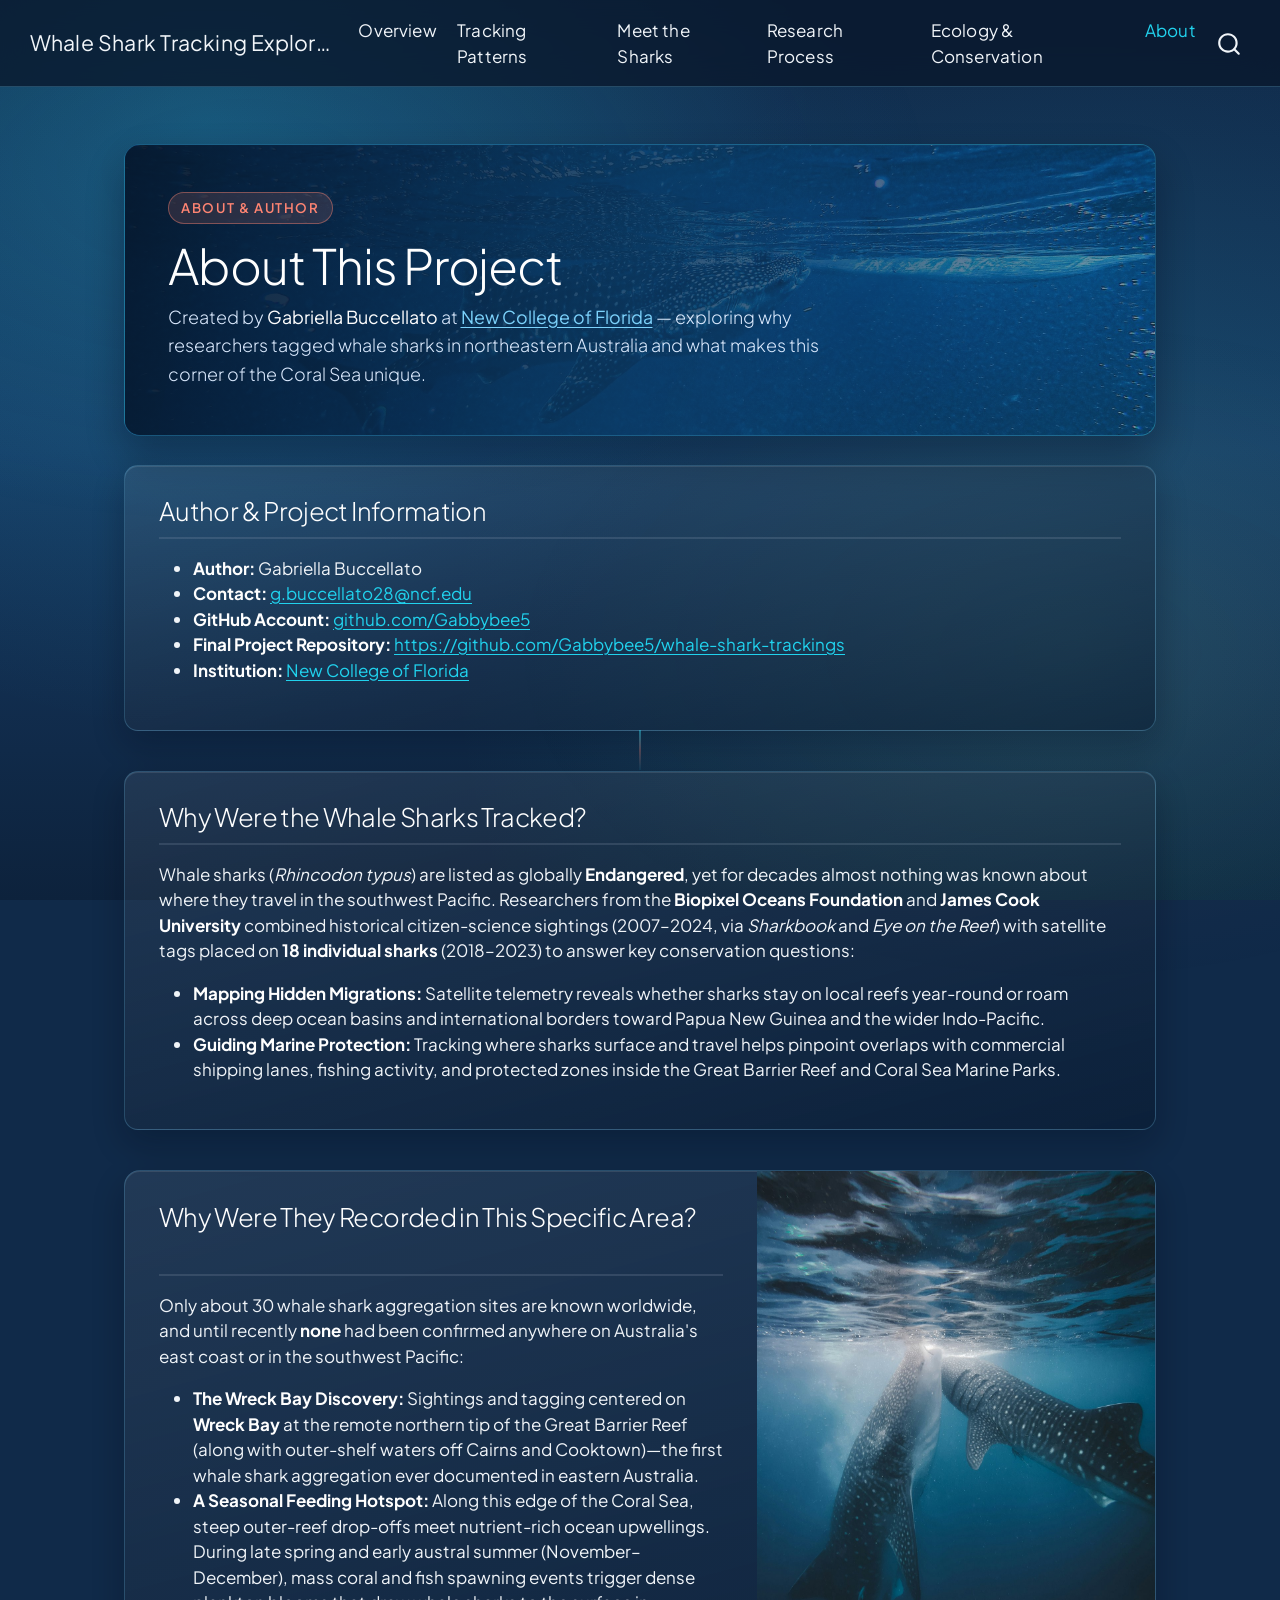
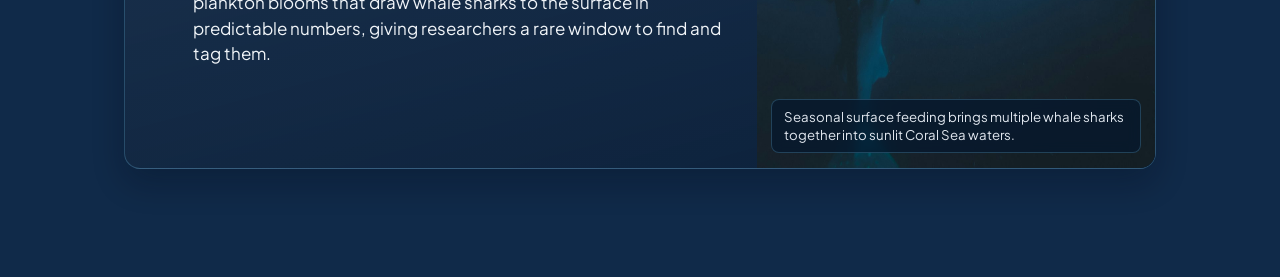
==== about.html @ bf5295ae "Built site for gh-pages" ====
<!DOCTYPE html>
<html xmlns="http://www.w3.org/1999/xhtml" lang="en" xml:lang="en"><head>

<meta charset="utf-8">
<meta name="generator" content="quarto-1.10.19">

<meta name="viewport" content="width=device-width, initial-scale=1.0, user-scalable=yes">


<title>about – Whale Shark Tracking Explorer</title>
<style>

span.smallcaps{font-variant: small-caps;}
div.columns{display: flex; gap: 1.5em;}
div.column{flex: auto;}
@media screen {
div.columns{gap: min(4vw, 1.5em);}
div.column{overflow-x: auto;}
}
div.hanging-indent{margin-left: 1.5em; text-indent: -1.5em;}
ul.task-list{list-style: none;}
ul.task-list li input[type="checkbox"] {
width: 0.8em;
margin: 0 0.8em 0.2em -1em;  vertical-align: middle;
}
</style>


<script>const headroomChanged = new CustomEvent("quarto-hrChanged", {
  detail: {},
  bubbles: true,
  cancelable: false,
  composed: false,
});

const announceDismiss = () => {
  const annEl = window.document.getElementById("quarto-announcement");
  if (annEl) {
    annEl.remove();

    const annId = annEl.getAttribute("data-announcement-id");
    window.localStorage.setItem(`quarto-announce-${annId}`, "true");
  }
};

const announceRegister = () => {
  const annEl = window.document.getElementById("quarto-announcement");
  if (annEl) {
    const annId = annEl.getAttribute("data-announcement-id");
    const isDismissed =
      window.localStorage.getItem(`quarto-announce-${annId}`) || false;
    if (isDismissed) {
      announceDismiss();
      return;
    } else {
      annEl.classList.remove("hidden");
    }

    const actionEl = annEl.querySelector(".quarto-announcement-action");
    if (actionEl) {
      actionEl.addEventListener("click", function (e) {
        e.preventDefault();
        // Hide the bar immediately
        announceDismiss();
      });
    }
  }
};

window.document.addEventListener("DOMContentLoaded", function () {
  let init = false;

  announceRegister();

  // Manage the back to top button, if one is present.
  let lastScrollTop = window.pageYOffset || document.documentElement.scrollTop;
  const scrollDownBuffer = 5;
  const scrollUpBuffer = 35;
  const btn = document.getElementById("quarto-back-to-top");
  const hideBackToTop = () => {
    btn.style.display = "none";
  };
  const showBackToTop = () => {
    btn.style.display = "inline-block";
  };
  if (btn) {
    window.document.addEventListener(
      "scroll",
      function () {
        const currentScrollTop =
          window.pageYOffset || document.documentElement.scrollTop;

        // Shows and hides the button 'intelligently' as the user scrolls
        if (currentScrollTop - scrollDownBuffer > lastScrollTop) {
          hideBackToTop();
          lastScrollTop = currentScrollTop <= 0 ? 0 : currentScrollTop;
        } else if (currentScrollTop < lastScrollTop - scrollUpBuffer) {
          showBackToTop();
          lastScrollTop = currentScrollTop <= 0 ? 0 : currentScrollTop;
        }

        // Show the button at the bottom, hides it at the top
        if (currentScrollTop <= 0) {
          hideBackToTop();
        } else if (
          window.innerHeight + currentScrollTop >=
          document.body.offsetHeight
        ) {
          showBackToTop();
        }
      },
      false
    );
  }

  function throttle(func, wait) {
    var timeout;
    return function () {
      const context = this;
      const args = arguments;
      const later = function () {
        clearTimeout(timeout);
        timeout = null;
        func.apply(context, args);
      };

      if (!timeout) {
        timeout = setTimeout(later, wait);
      }
    };
  }

  function headerOffset() {
    // Set an offset if there is are fixed top navbar
    const headerEl = window.document.querySelector("header.fixed-top");
    if (headerEl) {
      return headerEl.clientHeight;
    } else {
      return 0;
    }
  }

  function footerOffset() {
    const footerEl = window.document.querySelector("footer.footer");
    if (footerEl) {
      return footerEl.clientHeight;
    } else {
      return 0;
    }
  }

  function dashboardOffset() {
    const dashboardNavEl = window.document.getElementById(
      "quarto-dashboard-header"
    );
    if (dashboardNavEl !== null) {
      return dashboardNavEl.clientHeight;
    } else {
      return 0;
    }
  }

  function updateDocumentOffsetWithoutAnimation() {
    updateDocumentOffset(false);
  }

  function updateDocumentOffset(animated) {
    // set body offset
    const topOffset = headerOffset();
    const bodyOffset = topOffset + footerOffset() + dashboardOffset();
    const bodyEl = window.document.body;
    bodyEl.setAttribute("data-bs-offset", topOffset);
    bodyEl.style.paddingTop = topOffset + "px";

    // deal with sidebar offsets
    const sidebars = window.document.querySelectorAll(
      ".sidebar, .headroom-target"
    );
    sidebars.forEach((sidebar) => {
      if (!animated) {
        sidebar.classList.add("notransition");
        // Remove the no transition class after the animation has time to complete
        setTimeout(function () {
          sidebar.classList.remove("notransition");
        }, 201);
      }

      if (window.Headroom && sidebar.classList.contains("sidebar-unpinned")) {
        sidebar.style.top = "0";
        sidebar.style.maxHeight = "100vh";
      } else {
        sidebar.style.top = topOffset + "px";
        sidebar.style.maxHeight = "calc(100vh - " + topOffset + "px)";
      }
    });

    // allow space for footer
    const mainContainer = window.document.querySelector(".quarto-container");
    if (mainContainer) {
      mainContainer.style.minHeight = "calc(100vh - " + bodyOffset + "px)";
    }

    // link offset
    let linkStyle = window.document.querySelector("#quarto-target-style");
    if (!linkStyle) {
      linkStyle = window.document.createElement("style");
      linkStyle.setAttribute("id", "quarto-target-style");
      window.document.head.appendChild(linkStyle);
    }
    while (linkStyle.firstChild) {
      linkStyle.removeChild(linkStyle.firstChild);
    }
    if (topOffset > 0) {
      linkStyle.appendChild(
        window.document.createTextNode(`
      section:target::before {
        content: "";
        display: block;
        height: ${topOffset}px;
        margin: -${topOffset}px 0 0;
      }`)
      );
    }
    if (init) {
      window.dispatchEvent(headroomChanged);
    }
    init = true;
  }

  // initialize headroom
  var header = window.document.querySelector("#quarto-header");
  if (header && window.Headroom) {
    const headroom = new window.Headroom(header, {
      tolerance: 5,
      onPin: function () {
        const sidebars = window.document.querySelectorAll(
          ".sidebar, .headroom-target"
        );
        sidebars.forEach((sidebar) => {
          sidebar.classList.remove("sidebar-unpinned");
        });
        updateDocumentOffset();
      },
      onUnpin: function () {
        const sidebars = window.document.querySelectorAll(
          ".sidebar, .headroom-target"
        );
        sidebars.forEach((sidebar) => {
          sidebar.classList.add("sidebar-unpinned");
        });
        updateDocumentOffset();
      },
    });
    headroom.init();

    let frozen = false;
    window.quartoToggleHeadroom = function () {
      if (frozen) {
        headroom.unfreeze();
        frozen = false;
      } else {
        headroom.freeze();
        frozen = true;
      }
    };
  }

  window.addEventListener(
    "hashchange",
    function (e) {
      if (
        getComputedStyle(document.documentElement).scrollBehavior !== "smooth"
      ) {
        window.scrollTo(0, window.pageYOffset - headerOffset());
      }
    },
    false
  );

  // Observe size changed for the header
  const headerEl = window.document.querySelector("header.fixed-top");
  if (headerEl && window.ResizeObserver) {
    const observer = new window.ResizeObserver(() => {
      setTimeout(updateDocumentOffsetWithoutAnimation, 0);
    });
    observer.observe(headerEl, {
      attributes: true,
      childList: true,
      characterData: true,
    });
  } else {
    window.addEventListener(
      "resize",
      throttle(updateDocumentOffsetWithoutAnimation, 50)
    );
  }
  setTimeout(updateDocumentOffsetWithoutAnimation, 250);

  // fixup index.html links if we aren't on the filesystem
  if (window.location.protocol !== "file:") {
    const links = window.document.querySelectorAll("a");
    for (let i = 0; i < links.length; i++) {
      if (links[i].href) {
        links[i].dataset.originalHref = links[i].href;
        // only strip index.html at the end of the path (optionally followed
        // by a query or fragment) so that files like index.html.md
        // (alternate-format twins) are left alone (#14667)
        links[i].href = links[i].href.replace(/\/index\.html(?=[?#]|$)/, "/");
      }
    }

    // Fixup any sharing links that require urls
    // Append url to any sharing urls
    const sharingLinks = window.document.querySelectorAll(
      "a.sidebar-tools-main-item, a.quarto-navigation-tool, a.quarto-navbar-tools, a.quarto-navbar-tools-item"
    );
    for (let i = 0; i < sharingLinks.length; i++) {
      const sharingLink = sharingLinks[i];
      const href = sharingLink.getAttribute("href");
      if (href) {
        sharingLink.setAttribute(
          "href",
          href.replace("|url|", window.location.href)
        );
      }
    }

    // Scroll the active navigation item into view, if necessary
    const navSidebar = window.document.querySelector("nav#quarto-sidebar");
    if (navSidebar) {
      // Find the active item
      const activeItem = navSidebar.querySelector("li.sidebar-item a.active");
      if (activeItem) {
        // Wait for the scroll height and height to resolve by observing size changes on the
        // nav element that is scrollable
        const resizeObserver = new ResizeObserver((_entries) => {
          // The bottom of the element
          const elBottom = activeItem.offsetTop;
          const viewBottom = navSidebar.scrollTop + navSidebar.clientHeight;

          // The element height and scroll height are the same, then we are still loading
          if (viewBottom !== navSidebar.scrollHeight) {
            // Determine if the item isn't visible and scroll to it
            if (elBottom >= viewBottom) {
              navSidebar.scrollTop = elBottom;
            }

            // stop observing now since we've completed the scroll
            resizeObserver.unobserve(navSidebar);
          }
        });
        resizeObserver.observe(navSidebar);
      }
    }
  }
});
</script>
<script>/*!
 * headroom.js v0.12.0 - Give your page some headroom. Hide your header until you need it
 * Copyright (c) 2020 Nick Williams - http://wicky.nillia.ms/headroom.js
 * License: MIT
 */

!function(t,n){"object"==typeof exports&&"undefined"!=typeof module?module.exports=n():"function"==typeof define&&define.amd?define(n):(t=t||self).Headroom=n()}(this,function(){"use strict";function t(){return"undefined"!=typeof window}function d(t){return function(t){return t&&t.document&&function(t){return 9===t.nodeType}(t.document)}(t)?function(t){var n=t.document,o=n.body,s=n.documentElement;return{scrollHeight:function(){return Math.max(o.scrollHeight,s.scrollHeight,o.offsetHeight,s.offsetHeight,o.clientHeight,s.clientHeight)},height:function(){return t.innerHeight||s.clientHeight||o.clientHeight},scrollY:function(){return void 0!==t.pageYOffset?t.pageYOffset:(s||o.parentNode||o).scrollTop}}}(t):function(t){return{scrollHeight:function(){return Math.max(t.scrollHeight,t.offsetHeight,t.clientHeight)},height:function(){return Math.max(t.offsetHeight,t.clientHeight)},scrollY:function(){return t.scrollTop}}}(t)}function n(t,s,e){var n,o=function(){var n=!1;try{var t={get passive(){n=!0}};window.addEventListener("test",t,t),window.removeEventListener("test",t,t)}catch(t){n=!1}return n}(),i=!1,r=d(t),l=r.scrollY(),a={};function c(){var t=Math.round(r.scrollY()),n=r.height(),o=r.scrollHeight();a.scrollY=t,a.lastScrollY=l,a.direction=l<t?"down":"up",a.distance=Math.abs(t-l),a.isOutOfBounds=t<0||o<t+n,a.top=t<=s.offset[a.direction],a.bottom=o<=t+n,a.toleranceExceeded=a.distance>s.tolerance[a.direction],e(a),l=t,i=!1}function h(){i||(i=!0,n=requestAnimationFrame(c))}var u=!!o&&{passive:!0,capture:!1};return t.addEventListener("scroll",h,u),c(),{destroy:function(){cancelAnimationFrame(n),t.removeEventListener("scroll",h,u)}}}function o(t){return t===Object(t)?t:{down:t,up:t}}function s(t,n){n=n||{},Object.assign(this,s.options,n),this.classes=Object.assign({},s.options.classes,n.classes),this.elem=t,this.tolerance=o(this.tolerance),this.offset=o(this.offset),this.initialised=!1,this.frozen=!1}return s.prototype={constructor:s,init:function(){return s.cutsTheMustard&&!this.initialised&&(this.addClass("initial"),this.initialised=!0,setTimeout(function(t){t.scrollTracker=n(t.scroller,{offset:t.offset,tolerance:t.tolerance},t.update.bind(t))},100,this)),this},destroy:function(){this.initialised=!1,Object.keys(this.classes).forEach(this.removeClass,this),this.scrollTracker.destroy()},unpin:function(){!this.hasClass("pinned")&&this.hasClass("unpinned")||(this.addClass("unpinned"),this.removeClass("pinned"),this.onUnpin&&this.onUnpin.call(this))},pin:function(){this.hasClass("unpinned")&&(this.addClass("pinned"),this.removeClass("unpinned"),this.onPin&&this.onPin.call(this))},freeze:function(){this.frozen=!0,this.addClass("frozen")},unfreeze:function(){this.frozen=!1,this.removeClass("frozen")},top:function(){this.hasClass("top")||(this.addClass("top"),this.removeClass("notTop"),this.onTop&&this.onTop.call(this))},notTop:function(){this.hasClass("notTop")||(this.addClass("notTop"),this.removeClass("top"),this.onNotTop&&this.onNotTop.call(this))},bottom:function(){this.hasClass("bottom")||(this.addClass("bottom"),this.removeClass("notBottom"),this.onBottom&&this.onBottom.call(this))},notBottom:function(){this.hasClass("notBottom")||(this.addClass("notBottom"),this.removeClass("bottom"),this.onNotBottom&&this.onNotBottom.call(this))},shouldUnpin:function(t){return"down"===t.direction&&!t.top&&t.toleranceExceeded},shouldPin:function(t){return"up"===t.direction&&t.toleranceExceeded||t.top},addClass:function(t){this.elem.classList.add.apply(this.elem.classList,this.classes[t].split(" "))},removeClass:function(t){this.elem.classList.remove.apply(this.elem.classList,this.classes[t].split(" "))},hasClass:function(t){return this.classes[t].split(" ").every(function(t){return this.classList.contains(t)},this.elem)},update:function(t){t.isOutOfBounds||!0!==this.frozen&&(t.top?this.top():this.notTop(),t.bottom?this.bottom():this.notBottom(),this.shouldUnpin(t)?this.unpin():this.shouldPin(t)&&this.pin())}},s.options={tolerance:{up:0,down:0},offset:0,scroller:t()?window:null,classes:{frozen:"headroom--frozen",pinned:"headroom--pinned",unpinned:"headroom--unpinned",top:"headroom--top",notTop:"headroom--not-top",bottom:"headroom--bottom",notBottom:"headroom--not-bottom",initial:"headroom"}},s.cutsTheMustard=!!(t()&&function(){}.bind&&"classList"in document.documentElement&&Object.assign&&Object.keys&&requestAnimationFrame),s});
</script>
<script>/*!
 * clipboard.js v2.0.11
 * https://clipboardjs.com/
 *
 * Licensed MIT © Zeno Rocha
 */
!function(t,e){"object"==typeof exports&&"object"==typeof module?module.exports=e():"function"==typeof define&&define.amd?define([],e):"object"==typeof exports?exports.ClipboardJS=e():t.ClipboardJS=e()}(this,function(){return n={686:function(t,e,n){"use strict";n.d(e,{default:function(){return b}});var e=n(279),i=n.n(e),e=n(370),u=n.n(e),e=n(817),r=n.n(e);function c(t){try{return document.execCommand(t)}catch(t){return}}var a=function(t){t=r()(t);return c("cut"),t};function o(t,e){var n,o,t=(n=t,o="rtl"===document.documentElement.getAttribute("dir"),(t=document.createElement("textarea")).style.fontSize="12pt",t.style.border="0",t.style.padding="0",t.style.margin="0",t.style.position="absolute",t.style[o?"right":"left"]="-9999px",o=window.pageYOffset||document.documentElement.scrollTop,t.style.top="".concat(o,"px"),t.setAttribute("readonly",""),t.value=n,t);return e.container.appendChild(t),e=r()(t),c("copy"),t.remove(),e}var f=function(t){var e=1<arguments.length&&void 0!==arguments[1]?arguments[1]:{container:document.body},n="";return"string"==typeof t?n=o(t,e):t instanceof HTMLInputElement&&!["text","search","url","tel","password"].includes(null==t?void 0:t.type)?n=o(t.value,e):(n=r()(t),c("copy")),n};function l(t){return(l="function"==typeof Symbol&&"symbol"==typeof Symbol.iterator?function(t){return typeof t}:function(t){return t&&"function"==typeof Symbol&&t.constructor===Symbol&&t!==Symbol.prototype?"symbol":typeof t})(t)}var s=function(){var t=0<arguments.length&&void 0!==arguments[0]?arguments[0]:{},e=t.action,n=void 0===e?"copy":e,o=t.container,e=t.target,t=t.text;if("copy"!==n&&"cut"!==n)throw new Error('Invalid "action" value, use either "copy" or "cut"');if(void 0!==e){if(!e||"object"!==l(e)||1!==e.nodeType)throw new Error('Invalid "target" value, use a valid Element');if("copy"===n&&e.hasAttribute("disabled"))throw new Error('Invalid "target" attribute. Please use "readonly" instead of "disabled" attribute');if("cut"===n&&(e.hasAttribute("readonly")||e.hasAttribute("disabled")))throw new Error('Invalid "target" attribute. You can\'t cut text from elements with "readonly" or "disabled" attributes')}return t?f(t,{container:o}):e?"cut"===n?a(e):f(e,{container:o}):void 0};function p(t){return(p="function"==typeof Symbol&&"symbol"==typeof Symbol.iterator?function(t){return typeof t}:function(t){return t&&"function"==typeof Symbol&&t.constructor===Symbol&&t!==Symbol.prototype?"symbol":typeof t})(t)}function d(t,e){for(var n=0;n<e.length;n++){var o=e[n];o.enumerable=o.enumerable||!1,o.configurable=!0,"value"in o&&(o.writable=!0),Object.defineProperty(t,o.key,o)}}function y(t,e){return(y=Object.setPrototypeOf||function(t,e){return t.__proto__=e,t})(t,e)}function h(n){var o=function(){if("undefined"==typeof Reflect||!Reflect.construct)return!1;if(Reflect.construct.sham)return!1;if("function"==typeof Proxy)return!0;try{return Date.prototype.toString.call(Reflect.construct(Date,[],function(){})),!0}catch(t){return!1}}();return function(){var t,e=v(n);return t=o?(t=v(this).constructor,Reflect.construct(e,arguments,t)):e.apply(this,arguments),e=this,!(t=t)||"object"!==p(t)&&"function"!=typeof t?function(t){if(void 0!==t)return t;throw new ReferenceError("this hasn't been initialised - super() hasn't been called")}(e):t}}function v(t){return(v=Object.setPrototypeOf?Object.getPrototypeOf:function(t){return t.__proto__||Object.getPrototypeOf(t)})(t)}function m(t,e){t="data-clipboard-".concat(t);if(e.hasAttribute(t))return e.getAttribute(t)}var b=function(){!function(t,e){if("function"!=typeof e&&null!==e)throw new TypeError("Super expression must either be null or a function");t.prototype=Object.create(e&&e.prototype,{constructor:{value:t,writable:!0,configurable:!0}}),e&&y(t,e)}(r,i());var t,e,n,o=h(r);function r(t,e){var n;return function(t){if(!(t instanceof r))throw new TypeError("Cannot call a class as a function")}(this),(n=o.call(this)).resolveOptions(e),n.listenClick(t),n}return t=r,n=[{key:"copy",value:function(t){var e=1<arguments.length&&void 0!==arguments[1]?arguments[1]:{container:document.body};return f(t,e)}},{key:"cut",value:function(t){return a(t)}},{key:"isSupported",value:function(){var t=0<arguments.length&&void 0!==arguments[0]?arguments[0]:["copy","cut"],t="string"==typeof t?[t]:t,e=!!document.queryCommandSupported;return t.forEach(function(t){e=e&&!!document.queryCommandSupported(t)}),e}}],(e=[{key:"resolveOptions",value:function(){var t=0<arguments.length&&void 0!==arguments[0]?arguments[0]:{};this.action="function"==typeof t.action?t.action:this.defaultAction,this.target="function"==typeof t.target?t.target:this.defaultTarget,this.text="function"==typeof t.text?t.text:this.defaultText,this.container="object"===p(t.container)?t.container:document.body}},{key:"listenClick",value:function(t){var e=this;this.listener=u()(t,"click",function(t){return e.onClick(t)})}},{key:"onClick",value:function(t){var e=t.delegateTarget||t.currentTarget,n=this.action(e)||"copy",t=s({action:n,container:this.container,target:this.target(e),text:this.text(e)});this.emit(t?"success":"error",{action:n,text:t,trigger:e,clearSelection:function(){e&&e.focus(),window.getSelection().removeAllRanges()}})}},{key:"defaultAction",value:function(t){return m("action",t)}},{key:"defaultTarget",value:function(t){t=m("target",t);if(t)return document.querySelector(t)}},{key:"defaultText",value:function(t){return m("text",t)}},{key:"destroy",value:function(){this.listener.destroy()}}])&&d(t.prototype,e),n&&d(t,n),r}()},828:function(t){var e;"undefined"==typeof Element||Element.prototype.matches||((e=Element.prototype).matches=e.matchesSelector||e.mozMatchesSelector||e.msMatchesSelector||e.oMatchesSelector||e.webkitMatchesSelector),t.exports=function(t,e){for(;t&&9!==t.nodeType;){if("function"==typeof t.matches&&t.matches(e))return t;t=t.parentNode}}},438:function(t,e,n){var u=n(828);function i(t,e,n,o,r){var i=function(e,n,t,o){return function(t){t.delegateTarget=u(t.target,n),t.delegateTarget&&o.call(e,t)}}.apply(this,arguments);return t.addEventListener(n,i,r),{destroy:function(){t.removeEventListener(n,i,r)}}}t.exports=function(t,e,n,o,r){return"function"==typeof t.addEventListener?i.apply(null,arguments):"function"==typeof n?i.bind(null,document).apply(null,arguments):("string"==typeof t&&(t=document.querySelectorAll(t)),Array.prototype.map.call(t,function(t){return i(t,e,n,o,r)}))}},879:function(t,n){n.node=function(t){return void 0!==t&&t instanceof HTMLElement&&1===t.nodeType},n.nodeList=function(t){var e=Object.prototype.toString.call(t);return void 0!==t&&("[object NodeList]"===e||"[object HTMLCollection]"===e)&&"length"in t&&(0===t.length||n.node(t[0]))},n.string=function(t){return"string"==typeof t||t instanceof String},n.fn=function(t){return"[object Function]"===Object.prototype.toString.call(t)}},370:function(t,e,n){var f=n(879),l=n(438);t.exports=function(t,e,n){if(!t&&!e&&!n)throw new Error("Missing required arguments");if(!f.string(e))throw new TypeError("Second argument must be a String");if(!f.fn(n))throw new TypeError("Third argument must be a Function");if(f.node(t))return c=e,a=n,(u=t).addEventListener(c,a),{destroy:function(){u.removeEventListener(c,a)}};if(f.nodeList(t))return o=t,r=e,i=n,Array.prototype.forEach.call(o,function(t){t.addEventListener(r,i)}),{destroy:function(){Array.prototype.forEach.call(o,function(t){t.removeEventListener(r,i)})}};if(f.string(t))return t=t,e=e,n=n,l(document.body,t,e,n);throw new TypeError("First argument must be a String, HTMLElement, HTMLCollection, or NodeList");var o,r,i,u,c,a}},817:function(t){t.exports=function(t){var e,n="SELECT"===t.nodeName?(t.focus(),t.value):"INPUT"===t.nodeName||"TEXTAREA"===t.nodeName?((e=t.hasAttribute("readonly"))||t.setAttribute("readonly",""),t.select(),t.setSelectionRange(0,t.value.length),e||t.removeAttribute("readonly"),t.value):(t.hasAttribute("contenteditable")&&t.focus(),n=window.getSelection(),(e=document.createRange()).selectNodeContents(t),n.removeAllRanges(),n.addRange(e),n.toString());return n}},279:function(t){function e(){}e.prototype={on:function(t,e,n){var o=this.e||(this.e={});return(o[t]||(o[t]=[])).push({fn:e,ctx:n}),this},once:function(t,e,n){var o=this;function r(){o.off(t,r),e.apply(n,arguments)}return r._=e,this.on(t,r,n)},emit:function(t){for(var e=[].slice.call(arguments,1),n=((this.e||(this.e={}))[t]||[]).slice(),o=0,r=n.length;o<r;o++)n[o].fn.apply(n[o].ctx,e);return this},off:function(t,e){var n=this.e||(this.e={}),o=n[t],r=[];if(o&&e)for(var i=0,u=o.length;i<u;i++)o[i].fn!==e&&o[i].fn._!==e&&r.push(o[i]);return r.length?n[t]=r:delete n[t],this}},t.exports=e,t.exports.TinyEmitter=e}},r={},o.n=function(t){var e=t&&t.__esModule?function(){return t.default}:function(){return t};return o.d(e,{a:e}),e},o.d=function(t,e){for(var n in e)o.o(e,n)&&!o.o(t,n)&&Object.defineProperty(t,n,{enumerable:!0,get:e[n]})},o.o=function(t,e){return Object.prototype.hasOwnProperty.call(t,e)},o(686).default;function o(t){if(r[t])return r[t].exports;var e=r[t]={exports:{}};return n[t](e,e.exports,o),e.exports}var n,r});</script>
<script>/*! @algolia/autocomplete-js 1.19.1 | MIT License | © Algolia, Inc. and contributors | https://github.com/algolia/autocomplete */
!function(e,t){"object"==typeof exports&&"undefined"!=typeof module?t(exports):"function"==typeof define&&define.amd?define(["exports"],t):t((e="undefined"!=typeof globalThis?globalThis:e||self)["@algolia/autocomplete-js"]={})}(this,(function(e){"use strict";function t(e,t){var n=Object.keys(e);if(Object.getOwnPropertySymbols){var r=Object.getOwnPropertySymbols(e);t&&(r=r.filter((function(t){return Object.getOwnPropertyDescriptor(e,t).enumerable}))),n.push.apply(n,r)}return n}function n(e){for(var n=1;n<arguments.length;n++){var r=null!=arguments[n]?arguments[n]:{};n%2?t(Object(r),!0).forEach((function(t){o(e,t,r[t])})):Object.getOwnPropertyDescriptors?Object.defineProperties(e,Object.getOwnPropertyDescriptors(r)):t(Object(r)).forEach((function(t){Object.defineProperty(e,t,Object.getOwnPropertyDescriptor(r,t))}))}return e}function r(e){return r="function"==typeof Symbol&&"symbol"==typeof Symbol.iterator?function(e){return typeof e}:function(e){return e&&"function"==typeof Symbol&&e.constructor===Symbol&&e!==Symbol.prototype?"symbol":typeof e},r(e)}function o(e,t,n){return(t=function(e){var t=function(e,t){if("object"!=typeof e||null===e)return e;var n=e[Symbol.toPrimitive];if(void 0!==n){var r=n.call(e,t||"default");if("object"!=typeof r)return r;throw new TypeError("@@toPrimitive must return a primitive value.")}return("string"===t?String:Number)(e)}(e,"string");return"symbol"==typeof t?t:String(t)}(t))in e?Object.defineProperty(e,t,{value:n,enumerable:!0,configurable:!0,writable:!0}):e[t]=n,e}function i(){return i=Object.assign?Object.assign.bind():function(e){for(var t=1;t<arguments.length;t++){var n=arguments[t];for(var r in n)Object.prototype.hasOwnProperty.call(n,r)&&(e[r]=n[r])}return e},i.apply(this,arguments)}function u(e,t){if(null==e)return{};var n,r,o=function(e,t){if(null==e)return{};var n,r,o={},i=Object.keys(e);for(r=0;r<i.length;r++)n=i[r],t.indexOf(n)>=0||(o[n]=e[n]);return o}(e,t);if(Object.getOwnPropertySymbols){var i=Object.getOwnPropertySymbols(e);for(r=0;r<i.length;r++)n=i[r],t.indexOf(n)>=0||Object.prototype.propertyIsEnumerable.call(e,n)&&(o[n]=e[n])}return o}function a(e,t){return function(e){if(Array.isArray(e))return e}(e)||function(e,t){var n=null==e?null:"undefined"!=typeof Symbol&&e[Symbol.iterator]||e["@@iterator"];if(null!=n){var r,o,i,u,a=[],l=!0,c=!1;try{if(i=(n=n.call(e)).next,0===t){if(Object(n)!==n)return;l=!1}else for(;!(l=(r=i.call(n)).done)&&(a.push(r.value),a.length!==t);l=!0);}catch(e){c=!0,o=e}finally{try{if(!l&&null!=n.return&&(u=n.return(),Object(u)!==u))return}finally{if(c)throw o}}return a}}(e,t)||c(e,t)||function(){throw new TypeError("Invalid attempt to destructure non-iterable instance.\nIn order to be iterable, non-array objects must have a [Symbol.iterator]() method.")}()}function l(e){return function(e){if(Array.isArray(e))return s(e)}(e)||function(e){if("undefined"!=typeof Symbol&&null!=e[Symbol.iterator]||null!=e["@@iterator"])return Array.from(e)}(e)||c(e)||function(){throw new TypeError("Invalid attempt to spread non-iterable instance.\nIn order to be iterable, non-array objects must have a [Symbol.iterator]() method.")}()}function c(e,t){if(e){if("string"==typeof e)return s(e,t);var n=Object.prototype.toString.call(e).slice(8,-1);return"Object"===n&&e.constructor&&(n=e.constructor.name),"Map"===n||"Set"===n?Array.from(e):"Arguments"===n||/^(?:Ui|I)nt(?:8|16|32)(?:Clamped)?Array$/.test(n)?s(e,t):void 0}}function s(e,t){(null==t||t>e.length)&&(t=e.length);for(var n=0,r=new Array(t);n<t;n++)r[n]=e[n];return r}function f(e){return{current:e}}function p(e,t){var n=void 0;return function(){for(var r=arguments.length,o=new Array(r),i=0;i<r;i++)o[i]=arguments[i];n&&clearTimeout(n),n=setTimeout((function(){return e.apply(void 0,o)}),t)}}function m(e){return e.reduce((function(e,t){return e.concat(t)}),[])}var v=0;function d(){return"autocomplete-".concat(v++)}function y(e,t){return t.reduce((function(e,t){return e&&e[t]}),e)}function b(e){return 0===e.collections.length?0:e.collections.reduce((function(e,t){return e+t.items.length}),0)}function g(e){return e!==Object(e)}function h(e,t){if(e===t)return!0;if(g(e)||g(t)||"function"==typeof e||"function"==typeof t)return e===t;if(Object.keys(e).length!==Object.keys(t).length)return!1;for(var n=0,r=Object.keys(e);n<r.length;n++){var o=r[n];if(!(o in t))return!1;if(!h(e[o],t[o]))return!1}return!0}var _=function(){};var O="1.19.1",S=[{segment:"autocomplete-core",version:O}];function j(e){var t=e.item,n=e.items,r=void 0===n?[]:n;return{index:t.__autocomplete_indexName,items:[t],positions:[1+r.findIndex((function(e){return e.objectID===t.objectID}))],queryID:t.__autocomplete_queryID,algoliaSource:["autocomplete"]}}function P(e,t){return function(e){if(Array.isArray(e))return e}(e)||function(e,t){var n=null==e?null:"undefined"!=typeof Symbol&&e[Symbol.iterator]||e["@@iterator"];if(null!=n){var r,o,i,u,a=[],l=!0,c=!1;try{if(i=(n=n.call(e)).next,0===t){if(Object(n)!==n)return;l=!1}else for(;!(l=(r=i.call(n)).done)&&(a.push(r.value),a.length!==t);l=!0);}catch(e){c=!0,o=e}finally{try{if(!l&&null!=n.return&&(u=n.return(),Object(u)!==u))return}finally{if(c)throw o}}return a}}(e,t)||function(e,t){if(!e)return;if("string"==typeof e)return w(e,t);var n=Object.prototype.toString.call(e).slice(8,-1);"Object"===n&&e.constructor&&(n=e.constructor.name);if("Map"===n||"Set"===n)return Array.from(e);if("Arguments"===n||/^(?:Ui|I)nt(?:8|16|32)(?:Clamped)?Array$/.test(n))return w(e,t)}(e,t)||function(){throw new TypeError("Invalid attempt to destructure non-iterable instance.\nIn order to be iterable, non-array objects must have a [Symbol.iterator]() method.")}()}function w(e,t){(null==t||t>e.length)&&(t=e.length);for(var n=0,r=new Array(t);n<t;n++)r[n]=e[n];return r}var I=["items"],A=["items"];function E(e){return E="function"==typeof Symbol&&"symbol"==typeof Symbol.iterator?function(e){return typeof e}:function(e){return e&&"function"==typeof Symbol&&e.constructor===Symbol&&e!==Symbol.prototype?"symbol":typeof e},E(e)}function D(e){return function(e){if(Array.isArray(e))return C(e)}(e)||function(e){if("undefined"!=typeof Symbol&&null!=e[Symbol.iterator]||null!=e["@@iterator"])return Array.from(e)}(e)||function(e,t){if(!e)return;if("string"==typeof e)return C(e,t);var n=Object.prototype.toString.call(e).slice(8,-1);"Object"===n&&e.constructor&&(n=e.constructor.name);if("Map"===n||"Set"===n)return Array.from(e);if("Arguments"===n||/^(?:Ui|I)nt(?:8|16|32)(?:Clamped)?Array$/.test(n))return C(e,t)}(e)||function(){throw new TypeError("Invalid attempt to spread non-iterable instance.\nIn order to be iterable, non-array objects must have a [Symbol.iterator]() method.")}()}function C(e,t){(null==t||t>e.length)&&(t=e.length);for(var n=0,r=new Array(t);n<t;n++)r[n]=e[n];return r}function k(e,t){if(null==e)return{};var n,r,o=function(e,t){if(null==e)return{};var n,r,o={},i=Object.keys(e);for(r=0;r<i.length;r++)n=i[r],t.indexOf(n)>=0||(o[n]=e[n]);return o}(e,t);if(Object.getOwnPropertySymbols){var i=Object.getOwnPropertySymbols(e);for(r=0;r<i.length;r++)n=i[r],t.indexOf(n)>=0||Object.prototype.propertyIsEnumerable.call(e,n)&&(o[n]=e[n])}return o}function x(e,t){var n=Object.keys(e);if(Object.getOwnPropertySymbols){var r=Object.getOwnPropertySymbols(e);t&&(r=r.filter((function(t){return Object.getOwnPropertyDescriptor(e,t).enumerable}))),n.push.apply(n,r)}return n}function N(e){for(var t=1;t<arguments.length;t++){var n=null!=arguments[t]?arguments[t]:{};t%2?x(Object(n),!0).forEach((function(t){T(e,t,n[t])})):Object.getOwnPropertyDescriptors?Object.defineProperties(e,Object.getOwnPropertyDescriptors(n)):x(Object(n)).forEach((function(t){Object.defineProperty(e,t,Object.getOwnPropertyDescriptor(n,t))}))}return e}function T(e,t,n){return(t=function(e){var t=function(e,t){if("object"!==E(e)||null===e)return e;var n=e[Symbol.toPrimitive];if(void 0!==n){var r=n.call(e,t||"default");if("object"!==E(r))return r;throw new TypeError("@@toPrimitive must return a primitive value.")}return("string"===t?String:Number)(e)}(e,"string");return"symbol"===E(t)?t:String(t)}(t))in e?Object.defineProperty(e,t,{value:n,enumerable:!0,configurable:!0,writable:!0}):e[t]=n,e}function q(e){for(var t=arguments.length>1&&void 0!==arguments[1]?arguments[1]:20,n=[],r=0;r<e.objectIDs.length;r+=t)n.push(N(N({},e),{},{objectIDs:e.objectIDs.slice(r,r+t)}));return n}function B(e){return e.map((function(e){var t=e.items,n=k(e,I);return N(N({},n),{},{objectIDs:(null==t?void 0:t.map((function(e){return e.objectID})))||n.objectIDs})}))}function R(e){var t,n,r,o=(t=P((e.version||"").split(".").map(Number),2),n=t[0],r=t[1],n>=3||2===n&&r>=4||1===n&&r>=10);function i(t,n,r){if(o&&void 0!==r){var i=r[0].__autocomplete_algoliaCredentials,u={"X-Algolia-Application-Id":i.appId,"X-Algolia-API-Key":i.apiKey};e.apply(void 0,[t].concat(D(n),[{headers:u}]))}else e.apply(void 0,[t].concat(D(n)))}return{init:function(t,n){e("init",{appId:t,apiKey:n})},setAuthenticatedUserToken:function(t){e("setAuthenticatedUserToken",t)},setUserToken:function(t){e("setUserToken",t)},clickedObjectIDsAfterSearch:function(){for(var e=arguments.length,t=new Array(e),n=0;n<e;n++)t[n]=arguments[n];t.length>0&&i("clickedObjectIDsAfterSearch",B(t),t[0].items)},clickedObjectIDs:function(){for(var e=arguments.length,t=new Array(e),n=0;n<e;n++)t[n]=arguments[n];t.length>0&&i("clickedObjectIDs",B(t),t[0].items)},clickedFilters:function(){for(var t=arguments.length,n=new Array(t),r=0;r<t;r++)n[r]=arguments[r];n.length>0&&e.apply(void 0,["clickedFilters"].concat(n))},convertedObjectIDsAfterSearch:function(){for(var e=arguments.length,t=new Array(e),n=0;n<e;n++)t[n]=arguments[n];t.length>0&&i("convertedObjectIDsAfterSearch",B(t),t[0].items)},convertedObjectIDs:function(){for(var e=arguments.length,t=new Array(e),n=0;n<e;n++)t[n]=arguments[n];t.length>0&&i("convertedObjectIDs",B(t),t[0].items)},convertedFilters:function(){for(var t=arguments.length,n=new Array(t),r=0;r<t;r++)n[r]=arguments[r];n.length>0&&e.apply(void 0,["convertedFilters"].concat(n))},viewedObjectIDs:function(){for(var e=arguments.length,t=new Array(e),n=0;n<e;n++)t[n]=arguments[n];t.length>0&&t.reduce((function(e,t){var n=t.items,r=k(t,A);return[].concat(D(e),D(q(N(N({},r),{},{objectIDs:(null==n?void 0:n.map((function(e){return e.objectID})))||r.objectIDs})).map((function(e){return{items:n,payload:e}}))))}),[]).forEach((function(e){var t=e.items;return i("viewedObjectIDs",[e.payload],t)}))},viewedFilters:function(){for(var t=arguments.length,n=new Array(t),r=0;r<t;r++)n[r]=arguments[r];n.length>0&&e.apply(void 0,["viewedFilters"].concat(n))}}}function L(e){var t=e.items.reduce((function(e,t){var n;return e[t.__autocomplete_indexName]=(null!==(n=e[t.__autocomplete_indexName])&&void 0!==n?n:[]).concat(t),e}),{});return Object.keys(t).map((function(e){return{index:e,items:t[e],algoliaSource:["autocomplete"]}}))}function F(e){return e.objectID&&e.__autocomplete_indexName&&e.__autocomplete_queryID}function U(e){return U="function"==typeof Symbol&&"symbol"==typeof Symbol.iterator?function(e){return typeof e}:function(e){return e&&"function"==typeof Symbol&&e.constructor===Symbol&&e!==Symbol.prototype?"symbol":typeof e},U(e)}function M(e){return function(e){if(Array.isArray(e))return H(e)}(e)||function(e){if("undefined"!=typeof Symbol&&null!=e[Symbol.iterator]||null!=e["@@iterator"])return Array.from(e)}(e)||function(e,t){if(!e)return;if("string"==typeof e)return H(e,t);var n=Object.prototype.toString.call(e).slice(8,-1);"Object"===n&&e.constructor&&(n=e.constructor.name);if("Map"===n||"Set"===n)return Array.from(e);if("Arguments"===n||/^(?:Ui|I)nt(?:8|16|32)(?:Clamped)?Array$/.test(n))return H(e,t)}(e)||function(){throw new TypeError("Invalid attempt to spread non-iterable instance.\nIn order to be iterable, non-array objects must have a [Symbol.iterator]() method.")}()}function H(e,t){(null==t||t>e.length)&&(t=e.length);for(var n=0,r=new Array(t);n<t;n++)r[n]=e[n];return r}function V(e,t){var n=Object.keys(e);if(Object.getOwnPropertySymbols){var r=Object.getOwnPropertySymbols(e);t&&(r=r.filter((function(t){return Object.getOwnPropertyDescriptor(e,t).enumerable}))),n.push.apply(n,r)}return n}function W(e){for(var t=1;t<arguments.length;t++){var n=null!=arguments[t]?arguments[t]:{};t%2?V(Object(n),!0).forEach((function(t){Q(e,t,n[t])})):Object.getOwnPropertyDescriptors?Object.defineProperties(e,Object.getOwnPropertyDescriptors(n)):V(Object(n)).forEach((function(t){Object.defineProperty(e,t,Object.getOwnPropertyDescriptor(n,t))}))}return e}function Q(e,t,n){return(t=function(e){var t=function(e,t){if("object"!==U(e)||null===e)return e;var n=e[Symbol.toPrimitive];if(void 0!==n){var r=n.call(e,t||"default");if("object"!==U(r))return r;throw new TypeError("@@toPrimitive must return a primitive value.")}return("string"===t?String:Number)(e)}(e,"string");return"symbol"===U(t)?t:String(t)}(t))in e?Object.defineProperty(e,t,{value:n,enumerable:!0,configurable:!0,writable:!0}):e[t]=n,e}var K="2.15.0",$="https://cdn.jsdelivr.net/npm/search-insights@".concat(K,"/dist/search-insights.min.js"),z=p((function(e){var t=e.onItemsChange,n=e.items,r=e.insights,o=e.state;t({insights:r,insightsEvents:L({items:n}).map((function(e){return W({eventName:"Items Viewed"},e)})),state:o})}),400);function G(e){var t=function(e){return W({onItemsChange:function(e){var t=e.insights,n=e.insightsEvents,r=e.state;t.viewedObjectIDs.apply(t,M(n.map((function(e){return W(W({},e),{},{algoliaSource:J(e.algoliaSource,r.context)})}))))},onSelect:function(e){var t=e.insights,n=e.insightsEvents,r=e.state;t.clickedObjectIDsAfterSearch.apply(t,M(n.map((function(e){return W(W({},e),{},{algoliaSource:J(e.algoliaSource,r.context)})}))))},onActive:_,__autocomplete_clickAnalytics:!0},e)}(e),n=t.insightsClient,r=t.insightsInitParams,o=t.onItemsChange,i=t.onSelect,u=t.onActive,a=t.__autocomplete_clickAnalytics,l=n;if(n||function(e){if("undefined"!=typeof window)e({window:window})}((function(e){var t=e.window,n=t.AlgoliaAnalyticsObject||"aa";"string"==typeof n&&(l=t[n]),l||(t.AlgoliaAnalyticsObject=n,t[n]||(t[n]=function(){t[n].queue||(t[n].queue=[]);for(var e=arguments.length,r=new Array(e),o=0;o<e;o++)r[o]=arguments[o];t[n].queue.push(r)}),t[n].version=K,l=t[n],function(e){var t="[Autocomplete]: Could not load search-insights.js. Please load it manually following https://alg.li/insights-autocomplete";try{var n=e.document.createElement("script");n.async=!0,n.src=$,n.onerror=function(){console.error(t)},document.body.appendChild(n)}catch(e){console.error(t)}}(t))})),!l)return{};r&&l("init",W({partial:!0},r));var c=R(l),s=f([]),m=p((function(e){var t=e.state;if(t.isOpen){var n=t.collections.reduce((function(e,t){return[].concat(M(e),M(t.items))}),[]).filter(F);h(s.current.map((function(e){return e.objectID})),n.map((function(e){return e.objectID})))||(s.current=n,n.length>0&&z({onItemsChange:o,items:n,insights:c,state:t}))}}),0);return{name:"aa.algoliaInsightsPlugin",subscribe:function(e){var t=e.setContext,n=e.onSelect,r=e.onActive;function o(e){t({algoliaInsightsPlugin:{__algoliaSearchParameters:W(W({},a?{clickAnalytics:!0}:{}),e?{userToken:X(e)}:{}),insights:c}})}l("addAlgoliaAgent","insights-plugin"),o(),l("onUserTokenChange",(function(e){o(e)})),l("getUserToken",null,(function(e,t){o(t)})),n((function(e){var t=e.item,n=e.state,r=e.event,o=e.source;F(t)&&i({state:n,event:r,insights:c,item:t,insightsEvents:[W({eventName:"Item Selected"},j({item:t,items:o.getItems().filter(F)}))]})})),r((function(e){var t=e.item,n=e.source,r=e.state,o=e.event;F(t)&&u({state:r,event:o,insights:c,item:t,insightsEvents:[W({eventName:"Item Active"},j({item:t,items:n.getItems().filter(F)}))]})}))},onStateChange:function(e){var t=e.state;m({state:t})},__autocomplete_pluginOptions:e}}function J(){var e,t=arguments.length>0&&void 0!==arguments[0]?arguments[0]:[],n=arguments.length>1?arguments[1]:void 0;return[].concat(M(t),["autocomplete-internal"],M(null!==(e=n.algoliaInsightsPlugin)&&void 0!==e&&e.__automaticInsights?["autocomplete-automatic"]:[]))}function X(e){return"number"==typeof e?e.toString():e}function Y(e,t){var n=t;return{then:function(t,r){return Y(e.then(ee(t,n,e),ee(r,n,e)),n)},catch:function(t){return Y(e.catch(ee(t,n,e)),n)},finally:function(t){return t&&n.onCancelList.push(t),Y(e.finally(ee(t&&function(){return n.onCancelList=[],t()},n,e)),n)},cancel:function(){n.isCanceled=!0;var e=n.onCancelList;n.onCancelList=[],e.forEach((function(e){e()}))},isCanceled:function(){return!0===n.isCanceled}}}function Z(e){return Y(e,{isCanceled:!1,onCancelList:[]})}function ee(e,t,n){return e?function(n){return t.isCanceled?n:e(n)}:n}var te,ne=!0;function re(e,t,n,r){if(!n)return null;if(e<0&&(null===t||null!==r&&0===t))return n+e;var o=(null===t?-1:t)+e;return o<=-1||o>=n?null===r?null:0:o}function oe(e,t){var n=Object.keys(e);if(Object.getOwnPropertySymbols){var r=Object.getOwnPropertySymbols(e);t&&(r=r.filter((function(t){return Object.getOwnPropertyDescriptor(e,t).enumerable}))),n.push.apply(n,r)}return n}function ie(e){for(var t=1;t<arguments.length;t++){var n=null!=arguments[t]?arguments[t]:{};t%2?oe(Object(n),!0).forEach((function(t){ue(e,t,n[t])})):Object.getOwnPropertyDescriptors?Object.defineProperties(e,Object.getOwnPropertyDescriptors(n)):oe(Object(n)).forEach((function(t){Object.defineProperty(e,t,Object.getOwnPropertyDescriptor(n,t))}))}return e}function ue(e,t,n){return(t=function(e){var t=function(e,t){if("object"!==ae(e)||null===e)return e;var n=e[Symbol.toPrimitive];if(void 0!==n){var r=n.call(e,t||"default");if("object"!==ae(r))return r;throw new TypeError("@@toPrimitive must return a primitive value.")}return("string"===t?String:Number)(e)}(e,"string");return"symbol"===ae(t)?t:String(t)}(t))in e?Object.defineProperty(e,t,{value:n,enumerable:!0,configurable:!0,writable:!0}):e[t]=n,e}function ae(e){return ae="function"==typeof Symbol&&"symbol"==typeof Symbol.iterator?function(e){return typeof e}:function(e){return e&&"function"==typeof Symbol&&e.constructor===Symbol&&e!==Symbol.prototype?"symbol":typeof e},ae(e)}function le(e,t){var n="undefined"!=typeof Symbol&&e[Symbol.iterator]||e["@@iterator"];if(!n){if(Array.isArray(e)||(n=function(e,t){if(!e)return;if("string"==typeof e)return ce(e,t);var n=Object.prototype.toString.call(e).slice(8,-1);"Object"===n&&e.constructor&&(n=e.constructor.name);if("Map"===n||"Set"===n)return Array.from(e);if("Arguments"===n||/^(?:Ui|I)nt(?:8|16|32)(?:Clamped)?Array$/.test(n))return ce(e,t)}(e))||t&&e&&"number"==typeof e.length){n&&(e=n);var r=0,o=function(){};return{s:o,n:function(){return r>=e.length?{done:!0}:{done:!1,value:e[r++]}},e:function(e){throw e},f:o}}throw new TypeError("Invalid attempt to iterate non-iterable instance.\nIn order to be iterable, non-array objects must have a [Symbol.iterator]() method.")}var i,u=!0,a=!1;return{s:function(){n=n.call(e)},n:function(){var e=n.next();return u=e.done,e},e:function(e){a=!0,i=e},f:function(){try{u||null==n.return||n.return()}finally{if(a)throw i}}}}function ce(e,t){(null==t||t>e.length)&&(t=e.length);for(var n=0,r=new Array(t);n<t;n++)r[n]=e[n];return r}var se=function(e,t){var n,r=!1,o=[],i=le(e);try{for(i.s();!(n=i.n()).done;){var u,a,l,c=null===(u=n.value.__autocomplete_pluginOptions)||void 0===u||null===(a=(l=u).awaitSubmit)||void 0===a?void 0:a.call(l);if("number"==typeof c)o.push(c);else if(!0===c){r=!0;break}}}catch(e){i.e(e)}finally{i.f()}return r?t.wait():o.length>0?t.wait(Math.max.apply(Math,o)):void 0};function fe(e){var t=function(e){var t=e.collections.map((function(e){return e.items.length})).reduce((function(e,t,n){var r=(e[n-1]||0)+t;return e.push(r),e}),[]).reduce((function(t,n){return n<=e.activeItemId?t+1:t}),0);return e.collections[t]}(e);if(!t)return null;var n=t.items[function(e){for(var t=e.state,n=e.collection,r=!1,o=0,i=0;!1===r;){var u=t.collections[o];if(u===n){r=!0;break}i+=u.items.length,o++}return t.activeItemId-i}({state:e,collection:t})],r=t.source;return{item:n,itemInputValue:r.getItemInputValue({item:n,state:e}),itemUrl:r.getItemUrl({item:n,state:e}),source:r}}function pe(e,t,n){return[e,null==n?void 0:n.sourceId,t].filter(Boolean).join("-").replace(/\s/g,"")}var me=/((gt|sm)-|galaxy nexus)|samsung[- ]|samsungbrowser/i;function ve(e){return e.nativeEvent||e}function de(e){return de="function"==typeof Symbol&&"symbol"==typeof Symbol.iterator?function(e){return typeof e}:function(e){return e&&"function"==typeof Symbol&&e.constructor===Symbol&&e!==Symbol.prototype?"symbol":typeof e},de(e)}function ye(e,t){var n=Object.keys(e);if(Object.getOwnPropertySymbols){var r=Object.getOwnPropertySymbols(e);t&&(r=r.filter((function(t){return Object.getOwnPropertyDescriptor(e,t).enumerable}))),n.push.apply(n,r)}return n}function be(e,t,n){return(t=function(e){var t=function(e,t){if("object"!==de(e)||null===e)return e;var n=e[Symbol.toPrimitive];if(void 0!==n){var r=n.call(e,t||"default");if("object"!==de(r))return r;throw new TypeError("@@toPrimitive must return a primitive value.")}return("string"===t?String:Number)(e)}(e,"string");return"symbol"===de(t)?t:String(t)}(t))in e?Object.defineProperty(e,t,{value:n,enumerable:!0,configurable:!0,writable:!0}):e[t]=n,e}function ge(e,t,n){var r,o=t.initialState;return{getState:function(){return o},dispatch:function(r,i){var u=function(e){for(var t=1;t<arguments.length;t++){var n=null!=arguments[t]?arguments[t]:{};t%2?ye(Object(n),!0).forEach((function(t){be(e,t,n[t])})):Object.getOwnPropertyDescriptors?Object.defineProperties(e,Object.getOwnPropertyDescriptors(n)):ye(Object(n)).forEach((function(t){Object.defineProperty(e,t,Object.getOwnPropertyDescriptor(n,t))}))}return e}({},o);o=e(o,{type:r,props:t,payload:i}),n({state:o,prevState:u})},pendingRequests:(r=[],{add:function(e){return r.push(e),e.finally((function(){r=r.filter((function(t){return t!==e}))}))},cancelAll:function(){r.forEach((function(e){return e.cancel()}))},isEmpty:function(){return 0===r.length},wait:function(e){return ne?(ne=!1,te=e?Promise.race([Promise.all(r),new Promise((function(t){return setTimeout(t,e)}))]):Promise.all(r),te.then((function(){ne=!0}))):te}})}}function he(e){return he="function"==typeof Symbol&&"symbol"==typeof Symbol.iterator?function(e){return typeof e}:function(e){return e&&"function"==typeof Symbol&&e.constructor===Symbol&&e!==Symbol.prototype?"symbol":typeof e},he(e)}function _e(e,t){var n=Object.keys(e);if(Object.getOwnPropertySymbols){var r=Object.getOwnPropertySymbols(e);t&&(r=r.filter((function(t){return Object.getOwnPropertyDescriptor(e,t).enumerable}))),n.push.apply(n,r)}return n}function Oe(e){for(var t=1;t<arguments.length;t++){var n=null!=arguments[t]?arguments[t]:{};t%2?_e(Object(n),!0).forEach((function(t){Se(e,t,n[t])})):Object.getOwnPropertyDescriptors?Object.defineProperties(e,Object.getOwnPropertyDescriptors(n)):_e(Object(n)).forEach((function(t){Object.defineProperty(e,t,Object.getOwnPropertyDescriptor(n,t))}))}return e}function Se(e,t,n){return(t=function(e){var t=function(e,t){if("object"!==he(e)||null===e)return e;var n=e[Symbol.toPrimitive];if(void 0!==n){var r=n.call(e,t||"default");if("object"!==he(r))return r;throw new TypeError("@@toPrimitive must return a primitive value.")}return("string"===t?String:Number)(e)}(e,"string");return"symbol"===he(t)?t:String(t)}(t))in e?Object.defineProperty(e,t,{value:n,enumerable:!0,configurable:!0,writable:!0}):e[t]=n,e}function je(e){return je="function"==typeof Symbol&&"symbol"==typeof Symbol.iterator?function(e){return typeof e}:function(e){return e&&"function"==typeof Symbol&&e.constructor===Symbol&&e!==Symbol.prototype?"symbol":typeof e},je(e)}function Pe(e){return function(e){if(Array.isArray(e))return we(e)}(e)||function(e){if("undefined"!=typeof Symbol&&null!=e[Symbol.iterator]||null!=e["@@iterator"])return Array.from(e)}(e)||function(e,t){if(!e)return;if("string"==typeof e)return we(e,t);var n=Object.prototype.toString.call(e).slice(8,-1);"Object"===n&&e.constructor&&(n=e.constructor.name);if("Map"===n||"Set"===n)return Array.from(e);if("Arguments"===n||/^(?:Ui|I)nt(?:8|16|32)(?:Clamped)?Array$/.test(n))return we(e,t)}(e)||function(){throw new TypeError("Invalid attempt to spread non-iterable instance.\nIn order to be iterable, non-array objects must have a [Symbol.iterator]() method.")}()}function we(e,t){(null==t||t>e.length)&&(t=e.length);for(var n=0,r=new Array(t);n<t;n++)r[n]=e[n];return r}function Ie(e,t){var n=Object.keys(e);if(Object.getOwnPropertySymbols){var r=Object.getOwnPropertySymbols(e);t&&(r=r.filter((function(t){return Object.getOwnPropertyDescriptor(e,t).enumerable}))),n.push.apply(n,r)}return n}function Ae(e){for(var t=1;t<arguments.length;t++){var n=null!=arguments[t]?arguments[t]:{};t%2?Ie(Object(n),!0).forEach((function(t){Ee(e,t,n[t])})):Object.getOwnPropertyDescriptors?Object.defineProperties(e,Object.getOwnPropertyDescriptors(n)):Ie(Object(n)).forEach((function(t){Object.defineProperty(e,t,Object.getOwnPropertyDescriptor(n,t))}))}return e}function Ee(e,t,n){return(t=function(e){var t=function(e,t){if("object"!==je(e)||null===e)return e;var n=e[Symbol.toPrimitive];if(void 0!==n){var r=n.call(e,t||"default");if("object"!==je(r))return r;throw new TypeError("@@toPrimitive must return a primitive value.")}return("string"===t?String:Number)(e)}(e,"string");return"symbol"===je(t)?t:String(t)}(t))in e?Object.defineProperty(e,t,{value:n,enumerable:!0,configurable:!0,writable:!0}):e[t]=n,e}function De(e,t){var n,r="undefined"!=typeof window?window:{},o=e.plugins||[];return Ae(Ae({debug:!1,openOnFocus:!1,enterKeyHint:void 0,ignoreCompositionEvents:!1,placeholder:"",autoFocus:!1,defaultActiveItemId:null,stallThreshold:300,insights:void 0,environment:r,shouldPanelOpen:function(e){return b(e.state)>0},reshape:function(e){return e.sources}},e),{},{id:null!==(n=e.id)&&void 0!==n?n:d(),plugins:o,initialState:Ae({activeItemId:null,query:"",completion:null,collections:[],isOpen:!1,status:"idle",context:{}},e.initialState),onStateChange:function(t){var n;null===(n=e.onStateChange)||void 0===n||n.call(e,t),o.forEach((function(e){var n;return null===(n=e.onStateChange)||void 0===n?void 0:n.call(e,t)}))},onSubmit:function(t){var n;null===(n=e.onSubmit)||void 0===n||n.call(e,t),o.forEach((function(e){var n;return null===(n=e.onSubmit)||void 0===n?void 0:n.call(e,t)}))},onReset:function(t){var n;null===(n=e.onReset)||void 0===n||n.call(e,t),o.forEach((function(e){var n;return null===(n=e.onReset)||void 0===n?void 0:n.call(e,t)}))},getSources:function(n){return Promise.all([].concat(Pe(o.map((function(e){return e.getSources}))),[e.getSources]).filter(Boolean).map((function(e){return function(e,t){var n=[];return Promise.resolve(e(t)).then((function(e){return Promise.all(e.filter((function(e){return Boolean(e)})).map((function(e){if(e.sourceId,n.includes(e.sourceId))throw new Error("[Autocomplete] The `sourceId` ".concat(JSON.stringify(e.sourceId)," is not unique."));n.push(e.sourceId);var t={getItemInputValue:function(e){return e.state.query},getItemUrl:function(){},onSelect:function(e){(0,e.setIsOpen)(!1)},onActive:_,onResolve:_};Object.keys(t).forEach((function(e){t[e].__default=!0}));var r=ie(ie({},t),e);return Promise.resolve(r)})))}))}(e,n)}))).then((function(e){return m(e)})).then((function(e){return e.map((function(e){return Ae(Ae({},e),{},{onSelect:function(n){e.onSelect(n),t.forEach((function(e){var t;return null===(t=e.onSelect)||void 0===t?void 0:t.call(e,n)}))},onActive:function(n){e.onActive(n),t.forEach((function(e){var t;return null===(t=e.onActive)||void 0===t?void 0:t.call(e,n)}))},onResolve:function(n){e.onResolve(n),t.forEach((function(e){var t;return null===(t=e.onResolve)||void 0===t?void 0:t.call(e,n)}))}})}))}))},navigator:Ae({navigate:function(e){var t=e.itemUrl;r.location.assign(t)},navigateNewTab:function(e){var t=e.itemUrl,n=r.open(t,"_blank","noopener");null==n||n.focus()},navigateNewWindow:function(e){var t=e.itemUrl;r.open(t,"_blank","noopener")}},e.navigator)})}function Ce(e){return Ce="function"==typeof Symbol&&"symbol"==typeof Symbol.iterator?function(e){return typeof e}:function(e){return e&&"function"==typeof Symbol&&e.constructor===Symbol&&e!==Symbol.prototype?"symbol":typeof e},Ce(e)}function ke(e,t){var n=Object.keys(e);if(Object.getOwnPropertySymbols){var r=Object.getOwnPropertySymbols(e);t&&(r=r.filter((function(t){return Object.getOwnPropertyDescriptor(e,t).enumerable}))),n.push.apply(n,r)}return n}function xe(e){for(var t=1;t<arguments.length;t++){var n=null!=arguments[t]?arguments[t]:{};t%2?ke(Object(n),!0).forEach((function(t){Ne(e,t,n[t])})):Object.getOwnPropertyDescriptors?Object.defineProperties(e,Object.getOwnPropertyDescriptors(n)):ke(Object(n)).forEach((function(t){Object.defineProperty(e,t,Object.getOwnPropertyDescriptor(n,t))}))}return e}function Ne(e,t,n){return(t=function(e){var t=function(e,t){if("object"!==Ce(e)||null===e)return e;var n=e[Symbol.toPrimitive];if(void 0!==n){var r=n.call(e,t||"default");if("object"!==Ce(r))return r;throw new TypeError("@@toPrimitive must return a primitive value.")}return("string"===t?String:Number)(e)}(e,"string");return"symbol"===Ce(t)?t:String(t)}(t))in e?Object.defineProperty(e,t,{value:n,enumerable:!0,configurable:!0,writable:!0}):e[t]=n,e}function Te(e){return Te="function"==typeof Symbol&&"symbol"==typeof Symbol.iterator?function(e){return typeof e}:function(e){return e&&"function"==typeof Symbol&&e.constructor===Symbol&&e!==Symbol.prototype?"symbol":typeof e},Te(e)}function qe(e,t){var n=Object.keys(e);if(Object.getOwnPropertySymbols){var r=Object.getOwnPropertySymbols(e);t&&(r=r.filter((function(t){return Object.getOwnPropertyDescriptor(e,t).enumerable}))),n.push.apply(n,r)}return n}function Be(e){for(var t=1;t<arguments.length;t++){var n=null!=arguments[t]?arguments[t]:{};t%2?qe(Object(n),!0).forEach((function(t){Re(e,t,n[t])})):Object.getOwnPropertyDescriptors?Object.defineProperties(e,Object.getOwnPropertyDescriptors(n)):qe(Object(n)).forEach((function(t){Object.defineProperty(e,t,Object.getOwnPropertyDescriptor(n,t))}))}return e}function Re(e,t,n){return(t=function(e){var t=function(e,t){if("object"!==Te(e)||null===e)return e;var n=e[Symbol.toPrimitive];if(void 0!==n){var r=n.call(e,t||"default");if("object"!==Te(r))return r;throw new TypeError("@@toPrimitive must return a primitive value.")}return("string"===t?String:Number)(e)}(e,"string");return"symbol"===Te(t)?t:String(t)}(t))in e?Object.defineProperty(e,t,{value:n,enumerable:!0,configurable:!0,writable:!0}):e[t]=n,e}function Le(e){return function(e){if(Array.isArray(e))return Fe(e)}(e)||function(e){if("undefined"!=typeof Symbol&&null!=e[Symbol.iterator]||null!=e["@@iterator"])return Array.from(e)}(e)||function(e,t){if(!e)return;if("string"==typeof e)return Fe(e,t);var n=Object.prototype.toString.call(e).slice(8,-1);"Object"===n&&e.constructor&&(n=e.constructor.name);if("Map"===n||"Set"===n)return Array.from(e);if("Arguments"===n||/^(?:Ui|I)nt(?:8|16|32)(?:Clamped)?Array$/.test(n))return Fe(e,t)}(e)||function(){throw new TypeError("Invalid attempt to spread non-iterable instance.\nIn order to be iterable, non-array objects must have a [Symbol.iterator]() method.")}()}function Fe(e,t){(null==t||t>e.length)&&(t=e.length);for(var n=0,r=new Array(t);n<t;n++)r[n]=e[n];return r}function Ue(e){return Boolean(e.execute)}function Me(e,t,n){if(o=e,Boolean(null==o?void 0:o.execute)){var r="algolia"===e.requesterId?Object.assign.apply(Object,[{}].concat(Le(Object.keys(n.context).map((function(e){var t;return null===(t=n.context[e])||void 0===t?void 0:t.__algoliaSearchParameters}))))):{};return Be(Be({},e),{},{requests:e.queries.map((function(n){return{query:"algolia"===e.requesterId?Be(Be({},n),{},{params:Be(Be({},r),n.params)}):n,sourceId:t,transformResponse:e.transformResponse}}))})}var o;return{items:e,sourceId:t}}function He(e){var t=e.reduce((function(e,t){if(!Ue(t))return e.push(t),e;var n=t.searchClient,r=t.execute,o=t.requesterId,i=t.requests,u=e.find((function(e){return Ue(t)&&Ue(e)&&e.searchClient===n&&Boolean(o)&&e.requesterId===o}));if(u){var a;(a=u.items).push.apply(a,Le(i))}else{var l={execute:r,requesterId:o,items:i,searchClient:n};e.push(l)}return e}),[]).map((function(e){if(!Ue(e))return Promise.resolve(e);var t=e,n=t.execute,r=t.items;return n({searchClient:t.searchClient,requests:r})}));return Promise.all(t).then((function(e){return m(e)}))}function Ve(e,t,n){return t.map((function(t){var r,o=e.filter((function(e){return e.sourceId===t.sourceId})),i=o.map((function(e){return e.items})),u=o[0].transformResponse,a=u?u({results:r=i,hits:r.map((function(e){return e.hits})).filter(Boolean),facetHits:r.map((function(e){var t;return null===(t=e.facetHits)||void 0===t?void 0:t.map((function(e){return{label:e.value,count:e.count,_highlightResult:{label:{value:e.highlighted}}}}))})).filter(Boolean)}):i;return t.onResolve({source:t,results:i,items:a,state:n.getState()}),a.every(Boolean),'The `getItems` function from source "'.concat(t.sourceId,'" must return an array of items but returned ').concat(JSON.stringify(void 0),".\n\nDid you forget to return items?\n\nSee: https://www.algolia.com/doc/ui-libraries/autocomplete/core-concepts/sources/#param-getitems"),{source:t,items:a}}))}function We(e){return We="function"==typeof Symbol&&"symbol"==typeof Symbol.iterator?function(e){return typeof e}:function(e){return e&&"function"==typeof Symbol&&e.constructor===Symbol&&e!==Symbol.prototype?"symbol":typeof e},We(e)}var Qe=["event","nextState","props","query","refresh","store"];function Ke(e,t){var n=Object.keys(e);if(Object.getOwnPropertySymbols){var r=Object.getOwnPropertySymbols(e);t&&(r=r.filter((function(t){return Object.getOwnPropertyDescriptor(e,t).enumerable}))),n.push.apply(n,r)}return n}function $e(e){for(var t=1;t<arguments.length;t++){var n=null!=arguments[t]?arguments[t]:{};t%2?Ke(Object(n),!0).forEach((function(t){ze(e,t,n[t])})):Object.getOwnPropertyDescriptors?Object.defineProperties(e,Object.getOwnPropertyDescriptors(n)):Ke(Object(n)).forEach((function(t){Object.defineProperty(e,t,Object.getOwnPropertyDescriptor(n,t))}))}return e}function ze(e,t,n){return(t=function(e){var t=function(e,t){if("object"!==We(e)||null===e)return e;var n=e[Symbol.toPrimitive];if(void 0!==n){var r=n.call(e,t||"default");if("object"!==We(r))return r;throw new TypeError("@@toPrimitive must return a primitive value.")}return("string"===t?String:Number)(e)}(e,"string");return"symbol"===We(t)?t:String(t)}(t))in e?Object.defineProperty(e,t,{value:n,enumerable:!0,configurable:!0,writable:!0}):e[t]=n,e}function Ge(e,t){if(null==e)return{};var n,r,o=function(e,t){if(null==e)return{};var n,r,o={},i=Object.keys(e);for(r=0;r<i.length;r++)n=i[r],t.indexOf(n)>=0||(o[n]=e[n]);return o}(e,t);if(Object.getOwnPropertySymbols){var i=Object.getOwnPropertySymbols(e);for(r=0;r<i.length;r++)n=i[r],t.indexOf(n)>=0||Object.prototype.propertyIsEnumerable.call(e,n)&&(o[n]=e[n])}return o}var Je,Xe,Ye,Ze=null,et=(Je=-1,Xe=-1,Ye=void 0,function(e){var t=++Je;return Promise.resolve(e).then((function(e){return Ye&&t<Xe?Ye:(Xe=t,Ye=e,e)}))});function tt(e){var t=e.event,n=e.nextState,r=void 0===n?{}:n,o=e.props,i=e.query,u=e.refresh,a=e.store,l=Ge(e,Qe);Ze&&o.environment.clearTimeout(Ze);var c=l.setCollections,s=l.setIsOpen,f=l.setQuery,p=l.setActiveItemId,v=l.setStatus,d=l.setContext;if(f(i),p(o.defaultActiveItemId),!i&&!1===o.openOnFocus){var y,b=a.getState().collections.map((function(e){return $e($e({},e),{},{items:[]})}));v("idle"),c(b),s(null!==(y=r.isOpen)&&void 0!==y?y:o.shouldPanelOpen({state:a.getState()}));var g=Z(et(b).then((function(){return Promise.resolve()})));return a.pendingRequests.add(g)}v("loading"),Ze=o.environment.setTimeout((function(){v("stalled")}),o.stallThreshold);var h=Z(et(o.getSources($e({query:i,refresh:u,state:a.getState()},l)).then((function(e){return Promise.all(e.map((function(e){return Promise.resolve(e.getItems($e({query:i,refresh:u,state:a.getState()},l))).then((function(t){return Me(t,e.sourceId,a.getState())}))}))).then(He).then((function(t){var n,r=t.some((function(e){return function(e){return!Array.isArray(e)&&Boolean(null==e?void 0:e._automaticInsights)}(e.items)}));r&&d({algoliaInsightsPlugin:$e($e({},(null===(n=a.getState().context)||void 0===n?void 0:n.algoliaInsightsPlugin)||{}),{},{__automaticInsights:r})});return Ve(t,e,a)})).then((function(e){return function(e){var t=e.collections,n=e.props,r=e.state,o=t.reduce((function(e,t){return xe(xe({},e),{},Ne({},t.source.sourceId,xe(xe({},t.source),{},{getItems:function(){return m(t.items)}})))}),{}),i=n.plugins.reduce((function(e,t){return t.reshape?t.reshape(e):e}),{sourcesBySourceId:o,state:r}).sourcesBySourceId;return m(n.reshape({sourcesBySourceId:i,sources:Object.values(i),state:r})).filter(Boolean).map((function(e){return{source:e,items:e.getItems()}}))}({collections:e,props:o,state:a.getState()})}))})))).then((function(e){var n;v("idle"),c(e);var f=o.shouldPanelOpen({state:a.getState()});s(null!==(n=r.isOpen)&&void 0!==n?n:o.openOnFocus&&!i&&f||f);var p=fe(a.getState());if(null!==a.getState().activeItemId&&p){var m=p.item,d=p.itemInputValue,y=p.itemUrl,b=p.source;b.onActive($e({event:t,item:m,itemInputValue:d,itemUrl:y,refresh:u,source:b,state:a.getState()},l))}})).finally((function(){v("idle"),Ze&&o.environment.clearTimeout(Ze)}));return a.pendingRequests.add(h)}function nt(e){return nt="function"==typeof Symbol&&"symbol"==typeof Symbol.iterator?function(e){return typeof e}:function(e){return e&&"function"==typeof Symbol&&e.constructor===Symbol&&e!==Symbol.prototype?"symbol":typeof e},nt(e)}var rt=["event","props","refresh","store"];function ot(e,t){var n=Object.keys(e);if(Object.getOwnPropertySymbols){var r=Object.getOwnPropertySymbols(e);t&&(r=r.filter((function(t){return Object.getOwnPropertyDescriptor(e,t).enumerable}))),n.push.apply(n,r)}return n}function it(e){for(var t=1;t<arguments.length;t++){var n=null!=arguments[t]?arguments[t]:{};t%2?ot(Object(n),!0).forEach((function(t){ut(e,t,n[t])})):Object.getOwnPropertyDescriptors?Object.defineProperties(e,Object.getOwnPropertyDescriptors(n)):ot(Object(n)).forEach((function(t){Object.defineProperty(e,t,Object.getOwnPropertyDescriptor(n,t))}))}return e}function ut(e,t,n){return(t=function(e){var t=function(e,t){if("object"!==nt(e)||null===e)return e;var n=e[Symbol.toPrimitive];if(void 0!==n){var r=n.call(e,t||"default");if("object"!==nt(r))return r;throw new TypeError("@@toPrimitive must return a primitive value.")}return("string"===t?String:Number)(e)}(e,"string");return"symbol"===nt(t)?t:String(t)}(t))in e?Object.defineProperty(e,t,{value:n,enumerable:!0,configurable:!0,writable:!0}):e[t]=n,e}function at(e,t){if(null==e)return{};var n,r,o=function(e,t){if(null==e)return{};var n,r,o={},i=Object.keys(e);for(r=0;r<i.length;r++)n=i[r],t.indexOf(n)>=0||(o[n]=e[n]);return o}(e,t);if(Object.getOwnPropertySymbols){var i=Object.getOwnPropertySymbols(e);for(r=0;r<i.length;r++)n=i[r],t.indexOf(n)>=0||Object.prototype.propertyIsEnumerable.call(e,n)&&(o[n]=e[n])}return o}function lt(e){return lt="function"==typeof Symbol&&"symbol"==typeof Symbol.iterator?function(e){return typeof e}:function(e){return e&&"function"==typeof Symbol&&e.constructor===Symbol&&e!==Symbol.prototype?"symbol":typeof e},lt(e)}var ct=["props","refresh","store"],st=["inputElement","formElement","panelElement"],ft=["inputElement"],pt=["inputElement","maxLength"],mt=["source"],vt=["item","source"];function dt(e,t){var n=Object.keys(e);if(Object.getOwnPropertySymbols){var r=Object.getOwnPropertySymbols(e);t&&(r=r.filter((function(t){return Object.getOwnPropertyDescriptor(e,t).enumerable}))),n.push.apply(n,r)}return n}function yt(e){for(var t=1;t<arguments.length;t++){var n=null!=arguments[t]?arguments[t]:{};t%2?dt(Object(n),!0).forEach((function(t){bt(e,t,n[t])})):Object.getOwnPropertyDescriptors?Object.defineProperties(e,Object.getOwnPropertyDescriptors(n)):dt(Object(n)).forEach((function(t){Object.defineProperty(e,t,Object.getOwnPropertyDescriptor(n,t))}))}return e}function bt(e,t,n){return(t=function(e){var t=function(e,t){if("object"!==lt(e)||null===e)return e;var n=e[Symbol.toPrimitive];if(void 0!==n){var r=n.call(e,t||"default");if("object"!==lt(r))return r;throw new TypeError("@@toPrimitive must return a primitive value.")}return("string"===t?String:Number)(e)}(e,"string");return"symbol"===lt(t)?t:String(t)}(t))in e?Object.defineProperty(e,t,{value:n,enumerable:!0,configurable:!0,writable:!0}):e[t]=n,e}function gt(e,t){if(null==e)return{};var n,r,o=function(e,t){if(null==e)return{};var n,r,o={},i=Object.keys(e);for(r=0;r<i.length;r++)n=i[r],t.indexOf(n)>=0||(o[n]=e[n]);return o}(e,t);if(Object.getOwnPropertySymbols){var i=Object.getOwnPropertySymbols(e);for(r=0;r<i.length;r++)n=i[r],t.indexOf(n)>=0||Object.prototype.propertyIsEnumerable.call(e,n)&&(o[n]=e[n])}return o}function ht(e){var t=e.props,n=e.refresh,r=e.store,o=gt(e,ct);return{getEnvironmentProps:function(e){var n=e.inputElement,o=e.formElement,i=e.panelElement;function u(e){!r.getState().isOpen&&r.pendingRequests.isEmpty()||e.target===n||!1===[o,i].some((function(t){return n=t,r=e.target,n===r||n.contains(r);var n,r}))&&(r.dispatch("blur",null),t.debug||r.pendingRequests.cancelAll())}return yt({onTouchStart:u,onMouseDown:u,onTouchMove:function(e){!1!==r.getState().isOpen&&n===t.environment.document.activeElement&&e.target!==n&&n.blur()}},gt(e,st))},getRootProps:function(e){return yt({role:"combobox","aria-expanded":r.getState().isOpen,"aria-haspopup":"listbox","aria-controls":r.getState().isOpen?r.getState().collections.map((function(e){var n=e.source;return pe(t.id,"list",n)})).join(" "):void 0,"aria-labelledby":pe(t.id,"label")},e)},getFormProps:function(e){e.inputElement;var i=gt(e,ft),u=function(i){var u;t.onSubmit(yt({event:i,refresh:n,state:r.getState()},o)),r.dispatch("submit",null),null===(u=e.inputElement)||void 0===u||u.blur()};return yt({action:"",noValidate:!0,role:"search",onSubmit:function(e){e.preventDefault();var n=se(t.plugins,r.pendingRequests);void 0!==n?n.then((function(){return u(e)})):u(e)},onReset:function(i){var u;i.preventDefault(),t.onReset(yt({event:i,refresh:n,state:r.getState()},o)),r.dispatch("reset",null),null===(u=e.inputElement)||void 0===u||u.focus()}},i)},getLabelProps:function(e){return yt({htmlFor:pe(t.id,"input"),id:pe(t.id,"label")},e)},getInputProps:function(e){var i;function u(e){(t.openOnFocus||Boolean(r.getState().query))&&tt(yt({event:e,props:t,query:r.getState().completion||r.getState().query,refresh:n,store:r},o)),r.dispatch("focus",null)}var a=e||{};a.inputElement;var l=a.maxLength,c=void 0===l?512:l,s=gt(a,pt),f=fe(r.getState()),p=function(e){return Boolean(e&&e.match(me))}((null===(i=t.environment.navigator)||void 0===i?void 0:i.userAgent)||""),m=t.enterKeyHint||(null!=f&&f.itemUrl&&!p?"go":"search");return yt({"aria-autocomplete":"both","aria-activedescendant":r.getState().isOpen&&null!==r.getState().activeItemId?pe(t.id,"item-".concat(r.getState().activeItemId),null==f?void 0:f.source):void 0,"aria-controls":r.getState().isOpen?r.getState().collections.filter((function(e){return e.items.length>0})).map((function(e){var n=e.source;return pe(t.id,"list",n)})).join(" "):void 0,"aria-labelledby":pe(t.id,"label"),value:r.getState().completion||r.getState().query,id:pe(t.id,"input"),autoComplete:"off",autoCorrect:"off",autoCapitalize:"off",enterKeyHint:m,spellCheck:"false",autoFocus:t.autoFocus,placeholder:t.placeholder,maxLength:c,type:"search",onChange:function(e){var i=e.currentTarget.value;t.ignoreCompositionEvents&&ve(e).isComposing?o.setQuery(i):tt(yt({event:e,props:t,query:i.slice(0,c),refresh:n,store:r},o))},onCompositionEnd:function(e){tt(yt({event:e,props:t,query:e.currentTarget.value.slice(0,c),refresh:n,store:r},o))},onKeyDown:function(e){ve(e).isComposing||function(e){var t=e.event,n=e.props,r=e.refresh,o=e.store,i=at(e,rt);if("ArrowUp"===t.key||"ArrowDown"===t.key){var u=function(){var e=fe(o.getState()),t=n.environment.document.getElementById(pe(n.id,"item-".concat(o.getState().activeItemId),null==e?void 0:e.source));t&&(t.scrollIntoViewIfNeeded?t.scrollIntoViewIfNeeded(!1):t.scrollIntoView(!1))},a=function(){var e=fe(o.getState());if(null!==o.getState().activeItemId&&e){var n=e.item,u=e.itemInputValue,a=e.itemUrl,l=e.source;l.onActive(it({event:t,item:n,itemInputValue:u,itemUrl:a,refresh:r,source:l,state:o.getState()},i))}};t.preventDefault(),!1===o.getState().isOpen&&(n.openOnFocus||Boolean(o.getState().query))?tt(it({event:t,props:n,query:o.getState().query,refresh:r,store:o},i)).then((function(){o.dispatch(t.key,{nextActiveItemId:n.defaultActiveItemId}),a(),setTimeout(u,0)})):(o.dispatch(t.key,{}),a(),u())}else if("Escape"===t.key)t.preventDefault(),o.dispatch(t.key,null),o.pendingRequests.cancelAll();else if("Tab"===t.key)o.dispatch("blur",null),o.pendingRequests.cancelAll();else if("Enter"===t.key){if(null===o.getState().activeItemId||o.getState().collections.every((function(e){return 0===e.items.length}))){var l=se(n.plugins,o.pendingRequests);return void(void 0!==l?l.then(o.pendingRequests.cancelAll):n.debug||o.pendingRequests.cancelAll())}t.preventDefault();var c=fe(o.getState()),s=c.item,f=c.itemInputValue,p=c.itemUrl,m=c.source;if(t.metaKey||t.ctrlKey)void 0!==p&&(m.onSelect(it({event:t,item:s,itemInputValue:f,itemUrl:p,refresh:r,source:m,state:o.getState()},i)),n.navigator.navigateNewTab({itemUrl:p,item:s,state:o.getState()}));else if(t.shiftKey)void 0!==p&&(m.onSelect(it({event:t,item:s,itemInputValue:f,itemUrl:p,refresh:r,source:m,state:o.getState()},i)),n.navigator.navigateNewWindow({itemUrl:p,item:s,state:o.getState()}));else if(t.altKey);else{if(void 0!==p)return m.onSelect(it({event:t,item:s,itemInputValue:f,itemUrl:p,refresh:r,source:m,state:o.getState()},i)),void n.navigator.navigate({itemUrl:p,item:s,state:o.getState()});tt(it({event:t,nextState:{isOpen:!1},props:n,query:f,refresh:r,store:o},i)).then((function(){m.onSelect(it({event:t,item:s,itemInputValue:f,itemUrl:p,refresh:r,source:m,state:o.getState()},i))}))}}}(yt({event:e,props:t,refresh:n,store:r},o))},onFocus:u,onBlur:_,onClick:function(n){e.inputElement!==t.environment.document.activeElement||r.getState().isOpen||u(n)}},s)},getPanelProps:function(e){return yt({onMouseDown:function(e){e.preventDefault()},onMouseLeave:function(){r.dispatch("mouseleave",null)}},e)},getListProps:function(e){var n=e||{},r=n.source,o=gt(n,mt);return yt({role:"listbox","aria-labelledby":pe(t.id,"label"),id:pe(t.id,"list",r)},o)},getItemProps:function(e){var i=e.item,u=e.source,a=gt(e,vt);return yt({id:pe(t.id,"item-".concat(i.__autocomplete_id),u),role:"option","aria-selected":r.getState().activeItemId===i.__autocomplete_id,onMouseMove:function(e){if(i.__autocomplete_id!==r.getState().activeItemId){r.dispatch("mousemove",i.__autocomplete_id);var t=fe(r.getState());if(null!==r.getState().activeItemId&&t){var u=t.item,a=t.itemInputValue,l=t.itemUrl,c=t.source;c.onActive(yt({event:e,item:u,itemInputValue:a,itemUrl:l,refresh:n,source:c,state:r.getState()},o))}}},onMouseDown:function(e){e.preventDefault()},onClick:function(e){var a=u.getItemInputValue({item:i,state:r.getState()}),l=u.getItemUrl({item:i,state:r.getState()});(l?Promise.resolve():tt(yt({event:e,nextState:{isOpen:!1},props:t,query:a,refresh:n,store:r},o))).then((function(){u.onSelect(yt({event:e,item:i,itemInputValue:a,itemUrl:l,refresh:n,source:u,state:r.getState()},o))}))}},a)}}}function _t(e){return _t="function"==typeof Symbol&&"symbol"==typeof Symbol.iterator?function(e){return typeof e}:function(e){return e&&"function"==typeof Symbol&&e.constructor===Symbol&&e!==Symbol.prototype?"symbol":typeof e},_t(e)}function Ot(e,t){var n=Object.keys(e);if(Object.getOwnPropertySymbols){var r=Object.getOwnPropertySymbols(e);t&&(r=r.filter((function(t){return Object.getOwnPropertyDescriptor(e,t).enumerable}))),n.push.apply(n,r)}return n}function St(e){for(var t=1;t<arguments.length;t++){var n=null!=arguments[t]?arguments[t]:{};t%2?Ot(Object(n),!0).forEach((function(t){jt(e,t,n[t])})):Object.getOwnPropertyDescriptors?Object.defineProperties(e,Object.getOwnPropertyDescriptors(n)):Ot(Object(n)).forEach((function(t){Object.defineProperty(e,t,Object.getOwnPropertyDescriptor(n,t))}))}return e}function jt(e,t,n){return(t=function(e){var t=function(e,t){if("object"!==_t(e)||null===e)return e;var n=e[Symbol.toPrimitive];if(void 0!==n){var r=n.call(e,t||"default");if("object"!==_t(r))return r;throw new TypeError("@@toPrimitive must return a primitive value.")}return("string"===t?String:Number)(e)}(e,"string");return"symbol"===_t(t)?t:String(t)}(t))in e?Object.defineProperty(e,t,{value:n,enumerable:!0,configurable:!0,writable:!0}):e[t]=n,e}function Pt(e){var t,n,r,o,i=e.plugins,u=e.options,a=null===(t=((null===(n=u.__autocomplete_metadata)||void 0===n?void 0:n.userAgents)||[])[0])||void 0===t?void 0:t.segment,l=a?jt({},a,Object.keys((null===(r=u.__autocomplete_metadata)||void 0===r?void 0:r.options)||{})):{};return{plugins:i.map((function(e){return{name:e.name,options:Object.keys(e.__autocomplete_pluginOptions||[])}})),options:St({"autocomplete-core":Object.keys(u)},l),ua:S.concat((null===(o=u.__autocomplete_metadata)||void 0===o?void 0:o.userAgents)||[])}}function wt(e){var t,n=e.state;return!1===n.isOpen||null===n.activeItemId?null:(null===(t=fe(n))||void 0===t?void 0:t.itemInputValue)||null}function It(e){return It="function"==typeof Symbol&&"symbol"==typeof Symbol.iterator?function(e){return typeof e}:function(e){return e&&"function"==typeof Symbol&&e.constructor===Symbol&&e!==Symbol.prototype?"symbol":typeof e},It(e)}function At(e,t){var n=Object.keys(e);if(Object.getOwnPropertySymbols){var r=Object.getOwnPropertySymbols(e);t&&(r=r.filter((function(t){return Object.getOwnPropertyDescriptor(e,t).enumerable}))),n.push.apply(n,r)}return n}function Et(e){for(var t=1;t<arguments.length;t++){var n=null!=arguments[t]?arguments[t]:{};t%2?At(Object(n),!0).forEach((function(t){Dt(e,t,n[t])})):Object.getOwnPropertyDescriptors?Object.defineProperties(e,Object.getOwnPropertyDescriptors(n)):At(Object(n)).forEach((function(t){Object.defineProperty(e,t,Object.getOwnPropertyDescriptor(n,t))}))}return e}function Dt(e,t,n){return(t=function(e){var t=function(e,t){if("object"!==It(e)||null===e)return e;var n=e[Symbol.toPrimitive];if(void 0!==n){var r=n.call(e,t||"default");if("object"!==It(r))return r;throw new TypeError("@@toPrimitive must return a primitive value.")}return("string"===t?String:Number)(e)}(e,"string");return"symbol"===It(t)?t:String(t)}(t))in e?Object.defineProperty(e,t,{value:n,enumerable:!0,configurable:!0,writable:!0}):e[t]=n,e}var Ct=function(e,t){switch(t.type){case"setActiveItemId":case"mousemove":return Et(Et({},e),{},{activeItemId:t.payload});case"setQuery":return Et(Et({},e),{},{query:t.payload,completion:null});case"setCollections":return Et(Et({},e),{},{collections:t.payload});case"setIsOpen":return Et(Et({},e),{},{isOpen:t.payload});case"setStatus":return Et(Et({},e),{},{status:t.payload});case"setContext":return Et(Et({},e),{},{context:Et(Et({},e.context),t.payload)});case"ArrowDown":var n=Et(Et({},e),{},{activeItemId:t.payload.hasOwnProperty("nextActiveItemId")?t.payload.nextActiveItemId:re(1,e.activeItemId,b(e),t.props.defaultActiveItemId)});return Et(Et({},n),{},{completion:wt({state:n})});case"ArrowUp":var r=Et(Et({},e),{},{activeItemId:re(-1,e.activeItemId,b(e),t.props.defaultActiveItemId)});return Et(Et({},r),{},{completion:wt({state:r})});case"Escape":return e.isOpen?Et(Et({},e),{},{activeItemId:null,isOpen:!1,completion:null}):Et(Et({},e),{},{activeItemId:null,query:"",status:"idle",collections:[]});case"submit":return Et(Et({},e),{},{activeItemId:null,isOpen:!1,status:"idle"});case"reset":return Et(Et({},e),{},{activeItemId:!0===t.props.openOnFocus?t.props.defaultActiveItemId:null,status:"idle",completion:null,query:""});case"focus":return Et(Et({},e),{},{activeItemId:t.props.defaultActiveItemId,isOpen:(t.props.openOnFocus||Boolean(e.query))&&t.props.shouldPanelOpen({state:e})});case"blur":return t.props.debug?e:Et(Et({},e),{},{isOpen:!1,activeItemId:null});case"mouseleave":return Et(Et({},e),{},{activeItemId:t.props.defaultActiveItemId});default:return"The reducer action ".concat(JSON.stringify(t.type)," is not supported."),e}};function kt(e){return kt="function"==typeof Symbol&&"symbol"==typeof Symbol.iterator?function(e){return typeof e}:function(e){return e&&"function"==typeof Symbol&&e.constructor===Symbol&&e!==Symbol.prototype?"symbol":typeof e},kt(e)}function xt(e,t){var n=Object.keys(e);if(Object.getOwnPropertySymbols){var r=Object.getOwnPropertySymbols(e);t&&(r=r.filter((function(t){return Object.getOwnPropertyDescriptor(e,t).enumerable}))),n.push.apply(n,r)}return n}function Nt(e){for(var t=1;t<arguments.length;t++){var n=null!=arguments[t]?arguments[t]:{};t%2?xt(Object(n),!0).forEach((function(t){Tt(e,t,n[t])})):Object.getOwnPropertyDescriptors?Object.defineProperties(e,Object.getOwnPropertyDescriptors(n)):xt(Object(n)).forEach((function(t){Object.defineProperty(e,t,Object.getOwnPropertyDescriptor(n,t))}))}return e}function Tt(e,t,n){return(t=function(e){var t=function(e,t){if("object"!==kt(e)||null===e)return e;var n=e[Symbol.toPrimitive];if(void 0!==n){var r=n.call(e,t||"default");if("object"!==kt(r))return r;throw new TypeError("@@toPrimitive must return a primitive value.")}return("string"===t?String:Number)(e)}(e,"string");return"symbol"===kt(t)?t:String(t)}(t))in e?Object.defineProperty(e,t,{value:n,enumerable:!0,configurable:!0,writable:!0}):e[t]=n,e}function qt(e){var t=[],n=De(e,t),r=ge(Ct,n,(function(e){var t,r,i=e.prevState,c=e.state;if(n.onStateChange(Nt({prevState:i,state:c,refresh:u,navigator:n.navigator},o)),!l()&&null!==(t=c.context)&&void 0!==t&&null!==(r=t.algoliaInsightsPlugin)&&void 0!==r&&r.__automaticInsights&&!1!==n.insights){var s=G({__autocomplete_clickAnalytics:!1});n.plugins.push(s),a([s])}})),o=function(e){var t=e.store;return{setActiveItemId:function(e){t.dispatch("setActiveItemId",e)},setQuery:function(e){t.dispatch("setQuery",e)},setCollections:function(e){var n=0,r=e.map((function(e){return Oe(Oe({},e),{},{items:m(e.items).map((function(e){return Oe(Oe({},e),{},{__autocomplete_id:n++})}))})}));t.dispatch("setCollections",r)},setIsOpen:function(e){t.dispatch("setIsOpen",e)},setStatus:function(e){t.dispatch("setStatus",e)},setContext:function(e){t.dispatch("setContext",e)}}}({store:r}),i=ht(Nt({props:n,refresh:u,store:r,navigator:n.navigator},o));function u(){return tt(Nt({event:new Event("input"),nextState:{isOpen:r.getState().isOpen},props:n,navigator:n.navigator,query:r.getState().query,refresh:u,store:r},o))}function a(e){e.forEach((function(e){var r;return null===(r=e.subscribe)||void 0===r?void 0:r.call(e,Nt(Nt({},o),{},{navigator:n.navigator,refresh:u,onSelect:function(e){t.push({onSelect:e})},onActive:function(e){t.push({onActive:e})},onResolve:function(e){t.push({onResolve:e})}}))}))}function l(){return n.plugins.some((function(e){return"aa.algoliaInsightsPlugin"===e.name}))}if(n.insights&&!l()){var c="boolean"==typeof n.insights?{}:n.insights;n.plugins.push(G(c))}return a(n.plugins),function(e){var t,n,r=e.metadata,o=e.environment;if(null===(t=o.navigator)||void 0===t||null===(n=t.userAgent)||void 0===n?void 0:n.includes("Algolia Crawler")){var i=o.document.createElement("meta"),u=o.document.querySelector("head");i.name="algolia:metadata",setTimeout((function(){i.content=JSON.stringify(r),u.appendChild(i)}),0)}}({metadata:Pt({plugins:n.plugins,options:e}),environment:n.environment}),Nt(Nt({refresh:u,navigator:n.navigator},i),o)}var Bt=function(e,t,n,r){var o;t[0]=0;for(var i=1;i<t.length;i++){var u=t[i++],a=t[i]?(t[0]|=u?1:2,n[t[i++]]):t[++i];3===u?r[0]=a:4===u?r[1]=Object.assign(r[1]||{},a):5===u?(r[1]=r[1]||{})[t[++i]]=a:6===u?r[1][t[++i]]+=a+"":u?(o=e.apply(a,Bt(e,a,n,["",null])),r.push(o),a[0]?t[0]|=2:(t[i-2]=0,t[i]=o)):r.push(a)}return r},Rt=new Map;function Lt(e){var t=Rt.get(this);return t||(t=new Map,Rt.set(this,t)),(t=Bt(this,t.get(e)||(t.set(e,t=function(e){for(var t,n,r=1,o="",i="",u=[0],a=function(e){1===r&&(e||(o=o.replace(/^\s*\n\s*|\s*\n\s*$/g,"")))?u.push(0,e,o):3===r&&(e||o)?(u.push(3,e,o),r=2):2===r&&"..."===o&&e?u.push(4,e,0):2===r&&o&&!e?u.push(5,0,!0,o):r>=5&&((o||!e&&5===r)&&(u.push(r,0,o,n),r=6),e&&(u.push(r,e,0,n),r=6)),o=""},l=0;l<e.length;l++){l&&(1===r&&a(),a(l));for(var c=0;c<e[l].length;c++)t=e[l][c],1===r?"<"===t?(a(),u=[u],r=3):o+=t:4===r?"--"===o&&">"===t?(r=1,o=""):o=t+o[0]:i?t===i?i="":o+=t:'"'===t||"'"===t?i=t:">"===t?(a(),r=1):r&&("="===t?(r=5,n=o,o=""):"/"===t&&(r<5||">"===e[l][c+1])?(a(),3===r&&(u=u[0]),r=u,(u=u[0]).push(2,0,r),r=0):" "===t||"\t"===t||"\n"===t||"\r"===t?(a(),r=2):o+=t),3===r&&"!--"===o&&(r=4,u=u[0])}return a(),u}(e)),t),arguments,[])).length>1?t:t[0]}var Ft=function(e){var t=e.environment,n=t.document.createElementNS("http://www.w3.org/2000/svg","svg");n.setAttribute("class","aa-ClearIcon"),n.setAttribute("viewBox","0 0 24 24"),n.setAttribute("width","18"),n.setAttribute("height","18"),n.setAttribute("fill","currentColor");var r=t.document.createElementNS("http://www.w3.org/2000/svg","path");return r.setAttribute("d","M5.293 6.707l5.293 5.293-5.293 5.293c-0.391 0.391-0.391 1.024 0 1.414s1.024 0.391 1.414 0l5.293-5.293 5.293 5.293c0.391 0.391 1.024 0.391 1.414 0s0.391-1.024 0-1.414l-5.293-5.293 5.293-5.293c0.391-0.391 0.391-1.024 0-1.414s-1.024-0.391-1.414 0l-5.293 5.293-5.293-5.293c-0.391-0.391-1.024-0.391-1.414 0s-0.391 1.024 0 1.414z"),n.appendChild(r),n};function Ut(e,t){if("string"==typeof t){var n=e.document.querySelector(t);return"The element ".concat(JSON.stringify(t)," is not in the document."),n}return t}function Mt(){for(var e=arguments.length,t=new Array(e),n=0;n<e;n++)t[n]=arguments[n];return t.reduce((function(e,t){return Object.keys(t).forEach((function(n){var r=e[n],o=t[n];r!==o&&(e[n]=[r,o].filter(Boolean).join(" "))})),e}),{})}var Ht=function(e){return e&&"object"===r(e)&&"[object Object]"===Object.prototype.toString.call(e)};function Vt(){for(var e=arguments.length,t=new Array(e),n=0;n<e;n++)t[n]=arguments[n];return t.reduce((function(e,t){return Object.keys(t).forEach((function(n){var r=e[n],o=t[n];Array.isArray(r)&&Array.isArray(o)?e[n]=r.concat.apply(r,l(o)):Ht(r)&&Ht(o)?e[n]=Vt(r,o):e[n]=o})),e}),{})}function Wt(e,t){return Object.entries(e).reduce((function(e,r){var i=a(r,2),u=i[0],l=i[1];return t({key:u,value:l})?n(n({},e),{},o({},u,l)):e}),{})}var Qt=["ontouchstart","ontouchend","ontouchmove","ontouchcancel"];function Kt(e,t,n){e[t]=null===n?"":"number"!=typeof n?n:n+"px"}function $t(e){this._listeners[e.type](e)}function zt(e,t,n){var r,o,i=e[t];if("style"===t)if("string"==typeof n)e.style=n;else if(null===n)e.style="";else for(t in n)i&&n[t]===i[t]||Kt(e.style,t,n[t]);else"o"===t[0]&&"n"===t[1]?(r=t!==(t=t.replace(/Capture$/,"")),((o=t.toLowerCase())in e||Qt.includes(o))&&(t=o),t=t.slice(2),e._listeners||(e._listeners={}),e._listeners[t]=n,n?i||e.addEventListener(t,$t,r):e.removeEventListener(t,$t,r)):"list"!==t&&"tagName"!==t&&"form"!==t&&"type"!==t&&"size"!==t&&"download"!==t&&"href"!==t&&t in e?e[t]=null==n?"":n:"function"!=typeof n&&"dangerouslySetInnerHTML"!==t&&(null==n||!1===n&&!/^ar/.test(t)?e.removeAttribute(t):e.setAttribute(t,n))}function Gt(e){switch(e){case"onChange":return"onInput";case"onCompositionEnd":return"oncompositionend";default:return e}}function Jt(e,t){for(var n in t)zt(e,Gt(n),t[n])}function Xt(e,t){for(var n in t)"o"===n[0]&&"n"===n[1]||zt(e,Gt(n),t[n])}var Yt=["children"];function Zt(e){return function(t,n){var r=n.children,o=void 0===r?[]:r,i=u(n,Yt),a=e.document.createElement(t);return Jt(a,i),a.append.apply(a,l(o)),a}}var en=["autocompleteScopeApi","environment","classNames","getInputProps","getInputPropsCore","isDetached","state"],tn=function(e){var t=e.environment.document.createElementNS("http://www.w3.org/2000/svg","svg");return t.setAttribute("class","aa-LoadingIcon"),t.setAttribute("viewBox","0 0 100 100"),t.setAttribute("width","20"),t.setAttribute("height","20"),t.innerHTML='<circle\n  cx="50"\n  cy="50"\n  fill="none"\n  r="35"\n  stroke="currentColor"\n  stroke-dasharray="164.93361431346415 56.97787143782138"\n  stroke-width="6"\n>\n  <animateTransform\n    attributeName="transform"\n    type="rotate"\n    repeatCount="indefinite"\n    dur="1s"\n    values="0 50 50;90 50 50;180 50 50;360 50 50"\n    keyTimes="0;0.40;0.65;1"\n  />\n</circle>',t},nn=function(e){var t=e.environment,n=t.document.createElementNS("http://www.w3.org/2000/svg","svg");n.setAttribute("class","aa-SubmitIcon"),n.setAttribute("viewBox","0 0 24 24"),n.setAttribute("width","20"),n.setAttribute("height","20"),n.setAttribute("fill","currentColor");var r=t.document.createElementNS("http://www.w3.org/2000/svg","path");return r.setAttribute("d","M16.041 15.856c-0.034 0.026-0.067 0.055-0.099 0.087s-0.060 0.064-0.087 0.099c-1.258 1.213-2.969 1.958-4.855 1.958-1.933 0-3.682-0.782-4.95-2.050s-2.050-3.017-2.050-4.95 0.782-3.682 2.050-4.95 3.017-2.050 4.95-2.050 3.682 0.782 4.95 2.050 2.050 3.017 2.050 4.95c0 1.886-0.745 3.597-1.959 4.856zM21.707 20.293l-3.675-3.675c1.231-1.54 1.968-3.493 1.968-5.618 0-2.485-1.008-4.736-2.636-6.364s-3.879-2.636-6.364-2.636-4.736 1.008-6.364 2.636-2.636 3.879-2.636 6.364 1.008 4.736 2.636 6.364 3.879 2.636 6.364 2.636c2.125 0 4.078-0.737 5.618-1.968l3.675 3.675c0.391 0.391 1.024 0.391 1.414 0s0.391-1.024 0-1.414z"),n.appendChild(r),n};function rn(e){var t=e.autocomplete,r=e.autocompleteScopeApi,o=e.classNames,i=e.environment,a=e.isDetached,l=e.placeholder,c=void 0===l?"Search":l,s=e.propGetters,f=e.setIsModalOpen,p=e.state,m=e.translations,v=Zt(i),d=s.getRootProps(n({state:p,props:t.getRootProps({})},r)),y=v("div",n({class:o.root,ariaLabel:m.detachedSearchButtonTitle},d)),b=v("div",{class:o.detachedContainer,onMouseDown:function(e){e.stopPropagation()}}),g=v("div",{class:o.detachedOverlay,children:[b],onMouseDown:function(){f(!1),t.setIsOpen(!1)}}),h=s.getLabelProps(n({state:p,props:t.getLabelProps({})},r)),_=v("button",{class:o.submitButton,type:"submit",title:m.submitButtonTitle,children:[nn({environment:i})]}),O=v("label",n({class:o.label,children:[_],ariaLabel:m.submitButtonTitle},h)),S=v("button",{class:o.clearButton,type:"reset",title:m.clearButtonTitle,children:[Ft({environment:i})]}),j=v("div",{class:o.loadingIndicator,children:[tn({environment:i})]}),P=function(e){var t=e.autocompleteScopeApi,r=e.environment;e.classNames;var o=e.getInputProps,i=e.getInputPropsCore,a=e.isDetached,l=e.state,c=u(e,en),s=Zt(r)("input",c),f=o(n({state:l,props:i({inputElement:s}),inputElement:s},t));return Jt(s,n(n({},f),{},{onKeyDown:function(e){a&&"Tab"===e.key||f.onKeyDown(e)}})),s}({class:o.input,environment:i,state:p,getInputProps:s.getInputProps,getInputPropsCore:t.getInputProps,autocompleteScopeApi:r,isDetached:a}),w=v("div",{class:o.inputWrapperPrefix,children:[O,j]}),I=v("div",{class:o.inputWrapperSuffix,children:[S]}),A=v("div",{class:o.inputWrapper,children:[P]}),E=s.getFormProps(n({state:p,props:t.getFormProps({inputElement:P})},r)),D=v("form",n({class:o.form,children:[w,A,I]},E)),C=s.getPanelProps(n({state:p,props:t.getPanelProps({})},r)),k=v("div",n({class:o.panel},C)),x=v("div",{class:o.detachedSearchButtonQuery,textContent:p.query}),N=v("div",{class:o.detachedSearchButtonPlaceholder,hidden:Boolean(p.query),textContent:c});if(a){var T=v("div",{class:o.detachedSearchButtonIcon,children:[nn({environment:i})]}),q=v("button",{type:"button",class:o.detachedSearchButton,title:m.detachedSearchButtonTitle,id:h.id,onClick:function(){f(!0)},children:[T,N,x]}),B=v("button",{type:"button",class:o.detachedCancelButton,textContent:m.detachedCancelButtonText,onTouchStart:function(e){e.stopPropagation()},onClick:function(){t.setIsOpen(!1),f(!1)}}),R=v("div",{class:o.detachedFormContainer,children:[D,B]});b.appendChild(R),y.appendChild(q)}else y.appendChild(D);return{detachedContainer:b,detachedOverlay:g,detachedSearchButtonQuery:x,detachedSearchButtonPlaceholder:N,inputWrapper:A,input:P,root:y,form:D,label:O,submitButton:_,clearButton:S,loadingIndicator:j,panel:k}}var on,un,an,ln,cn,sn,fn,pn={},mn=[],vn=/acit|ex(?:s|g|n|p|$)|rph|grid|ows|mnc|ntw|ine[ch]|zoo|^ord|itera/i;function dn(e,t){for(var n in t)e[n]=t[n];return e}function yn(e){var t=e.parentNode;t&&t.removeChild(e)}function bn(e,t,n){var r,o,i,u={};for(i in t)"key"==i?r=t[i]:"ref"==i?o=t[i]:u[i]=t[i];if(arguments.length>2&&(u.children=arguments.length>3?on.call(arguments,2):n),"function"==typeof e&&null!=e.defaultProps)for(i in e.defaultProps)void 0===u[i]&&(u[i]=e.defaultProps[i]);return gn(e,u,r,o,null)}function gn(e,t,n,r,o){var i={type:e,props:t,key:n,ref:r,__k:null,__:null,__b:0,__e:null,__d:void 0,__c:null,__h:null,constructor:void 0,__v:null==o?++an:o};return null==o&&null!=un.vnode&&un.vnode(i),i}function hn(e){return e.children}function _n(e,t){this.props=e,this.context=t}function On(e,t){if(null==t)return e.__?On(e.__,e.__.__k.indexOf(e)+1):null;for(var n;t<e.__k.length;t++)if(null!=(n=e.__k[t])&&null!=n.__e)return n.__e;return"function"==typeof e.type?On(e):null}function Sn(e){var t,n;if(null!=(e=e.__)&&null!=e.__c){for(e.__e=e.__c.base=null,t=0;t<e.__k.length;t++)if(null!=(n=e.__k[t])&&null!=n.__e){e.__e=e.__c.base=n.__e;break}return Sn(e)}}function jn(e){(!e.__d&&(e.__d=!0)&&ln.push(e)&&!Pn.__r++||cn!==un.debounceRendering)&&((cn=un.debounceRendering)||sn)(Pn)}function Pn(){var e,t,n,r,o,i,u,a;for(ln.sort(fn);e=ln.shift();)e.__d&&(t=ln.length,r=void 0,o=void 0,u=(i=(n=e).__v).__e,(a=n.__P)&&(r=[],(o=dn({},i)).__v=i.__v+1,Nn(a,i,o,n.__n,void 0!==a.ownerSVGElement,null!=i.__h?[u]:null,r,null==u?On(i):u,i.__h),Tn(r,i),i.__e!=u&&Sn(i)),ln.length>t&&ln.sort(fn));Pn.__r=0}function wn(e,t,n,r,o,i,u,a,l,c){var s,f,p,m,v,d,y,b=r&&r.__k||mn,g=b.length;for(n.__k=[],s=0;s<t.length;s++)if(null!=(m=n.__k[s]=null==(m=t[s])||"boolean"==typeof m||"function"==typeof m?null:"string"==typeof m||"number"==typeof m||"bigint"==typeof m?gn(null,m,null,null,m):Array.isArray(m)?gn(hn,{children:m},null,null,null):m.__b>0?gn(m.type,m.props,m.key,m.ref?m.ref:null,m.__v):m)){if(m.__=n,m.__b=n.__b+1,null===(p=b[s])||p&&m.key==p.key&&m.type===p.type)b[s]=void 0;else for(f=0;f<g;f++){if((p=b[f])&&m.key==p.key&&m.type===p.type){b[f]=void 0;break}p=null}Nn(e,m,p=p||pn,o,i,u,a,l,c),v=m.__e,(f=m.ref)&&p.ref!=f&&(y||(y=[]),p.ref&&y.push(p.ref,null,m),y.push(f,m.__c||v,m)),null!=v?(null==d&&(d=v),"function"==typeof m.type&&m.__k===p.__k?m.__d=l=In(m,l,e):l=An(e,m,p,b,v,l),"function"==typeof n.type&&(n.__d=l)):l&&p.__e==l&&l.parentNode!=e&&(l=On(p))}for(n.__e=d,s=g;s--;)null!=b[s]&&("function"==typeof n.type&&null!=b[s].__e&&b[s].__e==n.__d&&(n.__d=En(r).nextSibling),Rn(b[s],b[s]));if(y)for(s=0;s<y.length;s++)Bn(y[s],y[++s],y[++s])}function In(e,t,n){for(var r,o=e.__k,i=0;o&&i<o.length;i++)(r=o[i])&&(r.__=e,t="function"==typeof r.type?In(r,t,n):An(n,r,r,o,r.__e,t));return t}function An(e,t,n,r,o,i){var u,a,l;if(void 0!==t.__d)u=t.__d,t.__d=void 0;else if(null==n||o!=i||null==o.parentNode)e:if(null==i||i.parentNode!==e)e.appendChild(o),u=null;else{for(a=i,l=0;(a=a.nextSibling)&&l<r.length;l+=1)if(a==o)break e;e.insertBefore(o,i),u=i}return void 0!==u?u:o.nextSibling}function En(e){var t,n,r;if(null==e.type||"string"==typeof e.type)return e.__e;if(e.__k)for(t=e.__k.length-1;t>=0;t--)if((n=e.__k[t])&&(r=En(n)))return r;return null}function Dn(e,t,n){"-"===t[0]?e.setProperty(t,null==n?"":n):e[t]=null==n?"":"number"!=typeof n||vn.test(t)?n:n+"px"}function Cn(e,t,n,r,o){var i;e:if("style"===t)if("string"==typeof n)e.style.cssText=n;else{if("string"==typeof r&&(e.style.cssText=r=""),r)for(t in r)n&&t in n||Dn(e.style,t,"");if(n)for(t in n)r&&n[t]===r[t]||Dn(e.style,t,n[t])}else if("o"===t[0]&&"n"===t[1])i=t!==(t=t.replace(/Capture$/,"")),t=t.toLowerCase()in e?t.toLowerCase().slice(2):t.slice(2),e.l||(e.l={}),e.l[t+i]=n,n?r||e.addEventListener(t,i?xn:kn,i):e.removeEventListener(t,i?xn:kn,i);else if("dangerouslySetInnerHTML"!==t){if(o)t=t.replace(/xlink(H|:h)/,"h").replace(/sName$/,"s");else if("width"!==t&&"height"!==t&&"href"!==t&&"list"!==t&&"form"!==t&&"tabIndex"!==t&&"download"!==t&&t in e)try{e[t]=null==n?"":n;break e}catch(e){}"function"==typeof n||(null==n||!1===n&&"-"!==t[4]?e.removeAttribute(t):e.setAttribute(t,n))}}function kn(e){return this.l[e.type+!1](un.event?un.event(e):e)}function xn(e){return this.l[e.type+!0](un.event?un.event(e):e)}function Nn(e,t,n,r,o,i,u,a,l){var c,s,f,p,m,v,d,y,b,g,h,_,O,S,j,P=t.type;if(void 0!==t.constructor)return null;null!=n.__h&&(l=n.__h,a=t.__e=n.__e,t.__h=null,i=[a]),(c=un.__b)&&c(t);try{e:if("function"==typeof P){if(y=t.props,b=(c=P.contextType)&&r[c.__c],g=c?b?b.props.value:c.__:r,n.__c?d=(s=t.__c=n.__c).__=s.__E:("prototype"in P&&P.prototype.render?t.__c=s=new P(y,g):(t.__c=s=new _n(y,g),s.constructor=P,s.render=Ln),b&&b.sub(s),s.props=y,s.state||(s.state={}),s.context=g,s.__n=r,f=s.__d=!0,s.__h=[],s._sb=[]),null==s.__s&&(s.__s=s.state),null!=P.getDerivedStateFromProps&&(s.__s==s.state&&(s.__s=dn({},s.__s)),dn(s.__s,P.getDerivedStateFromProps(y,s.__s))),p=s.props,m=s.state,s.__v=t,f)null==P.getDerivedStateFromProps&&null!=s.componentWillMount&&s.componentWillMount(),null!=s.componentDidMount&&s.__h.push(s.componentDidMount);else{if(null==P.getDerivedStateFromProps&&y!==p&&null!=s.componentWillReceiveProps&&s.componentWillReceiveProps(y,g),!s.__e&&null!=s.shouldComponentUpdate&&!1===s.shouldComponentUpdate(y,s.__s,g)||t.__v===n.__v){for(t.__v!==n.__v&&(s.props=y,s.state=s.__s,s.__d=!1),s.__e=!1,t.__e=n.__e,t.__k=n.__k,t.__k.forEach((function(e){e&&(e.__=t)})),h=0;h<s._sb.length;h++)s.__h.push(s._sb[h]);s._sb=[],s.__h.length&&u.push(s);break e}null!=s.componentWillUpdate&&s.componentWillUpdate(y,s.__s,g),null!=s.componentDidUpdate&&s.__h.push((function(){s.componentDidUpdate(p,m,v)}))}if(s.context=g,s.props=y,s.__P=e,_=un.__r,O=0,"prototype"in P&&P.prototype.render){for(s.state=s.__s,s.__d=!1,_&&_(t),c=s.render(s.props,s.state,s.context),S=0;S<s._sb.length;S++)s.__h.push(s._sb[S]);s._sb=[]}else do{s.__d=!1,_&&_(t),c=s.render(s.props,s.state,s.context),s.state=s.__s}while(s.__d&&++O<25);s.state=s.__s,null!=s.getChildContext&&(r=dn(dn({},r),s.getChildContext())),f||null==s.getSnapshotBeforeUpdate||(v=s.getSnapshotBeforeUpdate(p,m)),j=null!=c&&c.type===hn&&null==c.key?c.props.children:c,wn(e,Array.isArray(j)?j:[j],t,n,r,o,i,u,a,l),s.base=t.__e,t.__h=null,s.__h.length&&u.push(s),d&&(s.__E=s.__=null),s.__e=!1}else null==i&&t.__v===n.__v?(t.__k=n.__k,t.__e=n.__e):t.__e=qn(n.__e,t,n,r,o,i,u,l);(c=un.diffed)&&c(t)}catch(e){t.__v=null,(l||null!=i)&&(t.__e=a,t.__h=!!l,i[i.indexOf(a)]=null),un.__e(e,t,n)}}function Tn(e,t){un.__c&&un.__c(t,e),e.some((function(t){try{e=t.__h,t.__h=[],e.some((function(e){e.call(t)}))}catch(e){un.__e(e,t.__v)}}))}function qn(e,t,n,r,o,i,u,a){var l,c,s,f=n.props,p=t.props,m=t.type,v=0;if("svg"===m&&(o=!0),null!=i)for(;v<i.length;v++)if((l=i[v])&&"setAttribute"in l==!!m&&(m?l.localName===m:3===l.nodeType)){e=l,i[v]=null;break}if(null==e){if(null===m)return document.createTextNode(p);e=o?document.createElementNS("http://www.w3.org/2000/svg",m):document.createElement(m,p.is&&p),i=null,a=!1}if(null===m)f===p||a&&e.data===p||(e.data=p);else{if(i=i&&on.call(e.childNodes),c=(f=n.props||pn).dangerouslySetInnerHTML,s=p.dangerouslySetInnerHTML,!a){if(null!=i)for(f={},v=0;v<e.attributes.length;v++)f[e.attributes[v].name]=e.attributes[v].value;(s||c)&&(s&&(c&&s.__html==c.__html||s.__html===e.innerHTML)||(e.innerHTML=s&&s.__html||""))}if(function(e,t,n,r,o){var i;for(i in n)"children"===i||"key"===i||i in t||Cn(e,i,null,n[i],r);for(i in t)o&&"function"!=typeof t[i]||"children"===i||"key"===i||"value"===i||"checked"===i||n[i]===t[i]||Cn(e,i,t[i],n[i],r)}(e,p,f,o,a),s)t.__k=[];else if(v=t.props.children,wn(e,Array.isArray(v)?v:[v],t,n,r,o&&"foreignObject"!==m,i,u,i?i[0]:n.__k&&On(n,0),a),null!=i)for(v=i.length;v--;)null!=i[v]&&yn(i[v]);a||("value"in p&&void 0!==(v=p.value)&&(v!==e.value||"progress"===m&&!v||"option"===m&&v!==f.value)&&Cn(e,"value",v,f.value,!1),"checked"in p&&void 0!==(v=p.checked)&&v!==e.checked&&Cn(e,"checked",v,f.checked,!1))}return e}function Bn(e,t,n){try{"function"==typeof e?e(t):e.current=t}catch(e){un.__e(e,n)}}function Rn(e,t,n){var r,o;if(un.unmount&&un.unmount(e),(r=e.ref)&&(r.current&&r.current!==e.__e||Bn(r,null,t)),null!=(r=e.__c)){if(r.componentWillUnmount)try{r.componentWillUnmount()}catch(e){un.__e(e,t)}r.base=r.__P=null,e.__c=void 0}if(r=e.__k)for(o=0;o<r.length;o++)r[o]&&Rn(r[o],t,n||"function"!=typeof e.type);n||null==e.__e||yn(e.__e),e.__=e.__e=e.__d=void 0}function Ln(e,t,n){return this.constructor(e,n)}on=mn.slice,un={__e:function(e,t,n,r){for(var o,i,u;t=t.__;)if((o=t.__c)&&!o.__)try{if((i=o.constructor)&&null!=i.getDerivedStateFromError&&(o.setState(i.getDerivedStateFromError(e)),u=o.__d),null!=o.componentDidCatch&&(o.componentDidCatch(e,r||{}),u=o.__d),u)return o.__E=o}catch(t){e=t}throw e}},an=0,_n.prototype.setState=function(e,t){var n;n=null!=this.__s&&this.__s!==this.state?this.__s:this.__s=dn({},this.state),"function"==typeof e&&(e=e(dn({},n),this.props)),e&&dn(n,e),null!=e&&this.__v&&(t&&this._sb.push(t),jn(this))},_n.prototype.forceUpdate=function(e){this.__v&&(this.__e=!0,e&&this.__h.push(e),jn(this))},_n.prototype.render=hn,ln=[],sn="function"==typeof Promise?Promise.prototype.then.bind(Promise.resolve()):setTimeout,fn=function(e,t){return e.__v.__b-t.__v.__b},Pn.__r=0;var Fn="__aa-highlight__",Un="__/aa-highlight__";function Mn(e){var t=e.highlightedValue.split(Fn),n=t.shift(),r=function(){var e=arguments.length>0&&void 0!==arguments[0]?arguments[0]:[];return{get:function(){return e},add:function(t){var n=e[e.length-1];(null==n?void 0:n.isHighlighted)===t.isHighlighted?e[e.length-1]={value:n.value+t.value,isHighlighted:n.isHighlighted}:e.push(t)}}}(n?[{value:n,isHighlighted:!1}]:[]);return t.forEach((function(e){var t=e.split(Un);r.add({value:t[0],isHighlighted:!0}),""!==t[1]&&r.add({value:t[1],isHighlighted:!1})})),r.get()}function Hn(e){return function(e){if(Array.isArray(e))return Vn(e)}(e)||function(e){if("undefined"!=typeof Symbol&&null!=e[Symbol.iterator]||null!=e["@@iterator"])return Array.from(e)}(e)||function(e,t){if(!e)return;if("string"==typeof e)return Vn(e,t);var n=Object.prototype.toString.call(e).slice(8,-1);"Object"===n&&e.constructor&&(n=e.constructor.name);if("Map"===n||"Set"===n)return Array.from(e);if("Arguments"===n||/^(?:Ui|I)nt(?:8|16|32)(?:Clamped)?Array$/.test(n))return Vn(e,t)}(e)||function(){throw new TypeError("Invalid attempt to spread non-iterable instance.\nIn order to be iterable, non-array objects must have a [Symbol.iterator]() method.")}()}function Vn(e,t){(null==t||t>e.length)&&(t=e.length);for(var n=0,r=new Array(t);n<t;n++)r[n]=e[n];return r}function Wn(e){var t=e.hit,n=e.attribute,r=Array.isArray(n)?n:[n],o=y(t,["_highlightResult"].concat(Hn(r),["value"]));return"string"!=typeof o&&(o=y(t,r)||""),Mn({highlightedValue:o})}var Qn={"&amp;":"&","&lt;":"<","&gt;":">","&quot;":'"',"&#39;":"'"},Kn=new RegExp(/\w/i),$n=/&(amp|quot|lt|gt|#39);/g,zn=RegExp($n.source);function Gn(e,t){var n,r,o,i=e[t],u=(null===(n=e[t+1])||void 0===n?void 0:n.isHighlighted)||!0,a=(null===(r=e[t-1])||void 0===r?void 0:r.isHighlighted)||!0;return Kn.test((o=i.value)&&zn.test(o)?o.replace($n,(function(e){return Qn[e]})):o)||a!==u?i.isHighlighted:a}function Jn(e){return Jn="function"==typeof Symbol&&"symbol"==typeof Symbol.iterator?function(e){return typeof e}:function(e){return e&&"function"==typeof Symbol&&e.constructor===Symbol&&e!==Symbol.prototype?"symbol":typeof e},Jn(e)}function Xn(e,t){var n=Object.keys(e);if(Object.getOwnPropertySymbols){var r=Object.getOwnPropertySymbols(e);t&&(r=r.filter((function(t){return Object.getOwnPropertyDescriptor(e,t).enumerable}))),n.push.apply(n,r)}return n}function Yn(e){for(var t=1;t<arguments.length;t++){var n=null!=arguments[t]?arguments[t]:{};t%2?Xn(Object(n),!0).forEach((function(t){Zn(e,t,n[t])})):Object.getOwnPropertyDescriptors?Object.defineProperties(e,Object.getOwnPropertyDescriptors(n)):Xn(Object(n)).forEach((function(t){Object.defineProperty(e,t,Object.getOwnPropertyDescriptor(n,t))}))}return e}function Zn(e,t,n){return(t=function(e){var t=function(e,t){if("object"!==Jn(e)||null===e)return e;var n=e[Symbol.toPrimitive];if(void 0!==n){var r=n.call(e,t||"default");if("object"!==Jn(r))return r;throw new TypeError("@@toPrimitive must return a primitive value.")}return("string"===t?String:Number)(e)}(e,"string");return"symbol"===Jn(t)?t:String(t)}(t))in e?Object.defineProperty(e,t,{value:n,enumerable:!0,configurable:!0,writable:!0}):e[t]=n,e}function er(e){return e.some((function(e){return e.isHighlighted}))?e.map((function(t,n){return Yn(Yn({},t),{},{isHighlighted:!Gn(e,n)})})):e.map((function(e){return Yn(Yn({},e),{},{isHighlighted:!1})}))}function tr(e){return function(e){if(Array.isArray(e))return nr(e)}(e)||function(e){if("undefined"!=typeof Symbol&&null!=e[Symbol.iterator]||null!=e["@@iterator"])return Array.from(e)}(e)||function(e,t){if(!e)return;if("string"==typeof e)return nr(e,t);var n=Object.prototype.toString.call(e).slice(8,-1);"Object"===n&&e.constructor&&(n=e.constructor.name);if("Map"===n||"Set"===n)return Array.from(e);if("Arguments"===n||/^(?:Ui|I)nt(?:8|16|32)(?:Clamped)?Array$/.test(n))return nr(e,t)}(e)||function(){throw new TypeError("Invalid attempt to spread non-iterable instance.\nIn order to be iterable, non-array objects must have a [Symbol.iterator]() method.")}()}function nr(e,t){(null==t||t>e.length)&&(t=e.length);for(var n=0,r=new Array(t);n<t;n++)r[n]=e[n];return r}function rr(e){var t=e.hit,n=e.attribute,r=Array.isArray(n)?n:[n],o=y(t,["_snippetResult"].concat(tr(r),["value"]));return"string"!=typeof o&&(o=y(t,r)||""),Mn({highlightedValue:o})}function or(e){return or="function"==typeof Symbol&&"symbol"==typeof Symbol.iterator?function(e){return typeof e}:function(e){return e&&"function"==typeof Symbol&&e.constructor===Symbol&&e!==Symbol.prototype?"symbol":typeof e},or(e)}function ir(e,t){var n=Object.keys(e);if(Object.getOwnPropertySymbols){var r=Object.getOwnPropertySymbols(e);t&&(r=r.filter((function(t){return Object.getOwnPropertyDescriptor(e,t).enumerable}))),n.push.apply(n,r)}return n}function ur(e){for(var t=1;t<arguments.length;t++){var n=null!=arguments[t]?arguments[t]:{};t%2?ir(Object(n),!0).forEach((function(t){ar(e,t,n[t])})):Object.getOwnPropertyDescriptors?Object.defineProperties(e,Object.getOwnPropertyDescriptors(n)):ir(Object(n)).forEach((function(t){Object.defineProperty(e,t,Object.getOwnPropertyDescriptor(n,t))}))}return e}function ar(e,t,n){return(t=function(e){var t=function(e,t){if("object"!==or(e)||null===e)return e;var n=e[Symbol.toPrimitive];if(void 0!==n){var r=n.call(e,t||"default");if("object"!==or(r))return r;throw new TypeError("@@toPrimitive must return a primitive value.")}return("string"===t?String:Number)(e)}(e,"string");return"symbol"===or(t)?t:String(t)}(t))in e?Object.defineProperty(e,t,{value:n,enumerable:!0,configurable:!0,writable:!0}):e[t]=n,e}function lr(e){return lr="function"==typeof Symbol&&"symbol"==typeof Symbol.iterator?function(e){return typeof e}:function(e){return e&&"function"==typeof Symbol&&e.constructor===Symbol&&e!==Symbol.prototype?"symbol":typeof e},lr(e)}var cr=["params"];function sr(e,t){var n=Object.keys(e);if(Object.getOwnPropertySymbols){var r=Object.getOwnPropertySymbols(e);t&&(r=r.filter((function(t){return Object.getOwnPropertyDescriptor(e,t).enumerable}))),n.push.apply(n,r)}return n}function fr(e){for(var t=1;t<arguments.length;t++){var n=null!=arguments[t]?arguments[t]:{};t%2?sr(Object(n),!0).forEach((function(t){pr(e,t,n[t])})):Object.getOwnPropertyDescriptors?Object.defineProperties(e,Object.getOwnPropertyDescriptors(n)):sr(Object(n)).forEach((function(t){Object.defineProperty(e,t,Object.getOwnPropertyDescriptor(n,t))}))}return e}function pr(e,t,n){return(t=function(e){var t=function(e,t){if("object"!==lr(e)||null===e)return e;var n=e[Symbol.toPrimitive];if(void 0!==n){var r=n.call(e,t||"default");if("object"!==lr(r))return r;throw new TypeError("@@toPrimitive must return a primitive value.")}return("string"===t?String:Number)(e)}(e,"string");return"symbol"===lr(t)?t:String(t)}(t))in e?Object.defineProperty(e,t,{value:n,enumerable:!0,configurable:!0,writable:!0}):e[t]=n,e}function mr(e,t){if(null==e)return{};var n,r,o=function(e,t){if(null==e)return{};var n,r,o={},i=Object.keys(e);for(r=0;r<i.length;r++)n=i[r],t.indexOf(n)>=0||(o[n]=e[n]);return o}(e,t);if(Object.getOwnPropertySymbols){var i=Object.getOwnPropertySymbols(e);for(r=0;r<i.length;r++)n=i[r],t.indexOf(n)>=0||Object.prototype.propertyIsEnumerable.call(e,n)&&(o[n]=e[n])}return o}function vr(e){return function(e){if(Array.isArray(e))return dr(e)}(e)||function(e){if("undefined"!=typeof Symbol&&null!=e[Symbol.iterator]||null!=e["@@iterator"])return Array.from(e)}(e)||function(e,t){if(!e)return;if("string"==typeof e)return dr(e,t);var n=Object.prototype.toString.call(e).slice(8,-1);"Object"===n&&e.constructor&&(n=e.constructor.name);if("Map"===n||"Set"===n)return Array.from(e);if("Arguments"===n||/^(?:Ui|I)nt(?:8|16|32)(?:Clamped)?Array$/.test(n))return dr(e,t)}(e)||function(){throw new TypeError("Invalid attempt to spread non-iterable instance.\nIn order to be iterable, non-array objects must have a [Symbol.iterator]() method.")}()}function dr(e,t){(null==t||t>e.length)&&(t=e.length);for(var n=0,r=new Array(t);n<t;n++)r[n]=e[n];return r}function yr(e){var t=e.createElement,n=e.Fragment;function r(e){var r=e.hit,o=e.attribute,i=e.tagName,u=void 0===i?"mark":i;return t(n,{},Wn({hit:r,attribute:o}).map((function(e,n){return e.isHighlighted?t(u,{key:n},e.value):e.value})))}return r.__autocomplete_componentName="Highlight",r}function br(e){var t=e.createElement,n=e.Fragment;function r(e){var r,o=e.hit,i=e.attribute,u=e.tagName,a=void 0===u?"mark":u;return t(n,{},(r={hit:o,attribute:i},er(Wn(r))).map((function(e,n){return e.isHighlighted?t(a,{key:n},e.value):e.value})))}return r.__autocomplete_componentName="ReverseHighlight",r}function gr(e){var t=e.createElement,n=e.Fragment;function r(e){var r,o=e.hit,i=e.attribute,u=e.tagName,a=void 0===u?"mark":u;return t(n,{},(r={hit:o,attribute:i},er(rr(r))).map((function(e,n){return e.isHighlighted?t(a,{key:n},e.value):e.value})))}return r.__autocomplete_componentName="ReverseSnippet",r}function hr(e){var t=e.createElement,n=e.Fragment;function r(e){var r=e.hit,o=e.attribute,i=e.tagName,u=void 0===i?"mark":i;return t(n,{},rr({hit:r,attribute:o}).map((function(e,n){return e.isHighlighted?t(u,{key:n},e.value):e.value})))}return r.__autocomplete_componentName="Snippet",r}var _r=["classNames","container","getEnvironmentProps","getFormProps","getInputProps","getItemProps","getLabelProps","getListProps","getPanelProps","getRootProps","panelContainer","panelPlacement","render","renderNoResults","renderer","detachedMediaQuery","components","translations"],Or={clearButton:"aa-ClearButton",detachedCancelButton:"aa-DetachedCancelButton",detachedContainer:"aa-DetachedContainer",detachedFormContainer:"aa-DetachedFormContainer",detachedOverlay:"aa-DetachedOverlay",detachedSearchButton:"aa-DetachedSearchButton",detachedSearchButtonIcon:"aa-DetachedSearchButtonIcon",detachedSearchButtonPlaceholder:"aa-DetachedSearchButtonPlaceholder",detachedSearchButtonQuery:"aa-DetachedSearchButtonQuery",form:"aa-Form",input:"aa-Input",inputWrapper:"aa-InputWrapper",inputWrapperPrefix:"aa-InputWrapperPrefix",inputWrapperSuffix:"aa-InputWrapperSuffix",item:"aa-Item",label:"aa-Label",list:"aa-List",loadingIndicator:"aa-LoadingIndicator",panel:"aa-Panel",panelLayout:"aa-PanelLayout aa-Panel--scrollable",root:"aa-Autocomplete",source:"aa-Source",sourceFooter:"aa-SourceFooter",sourceHeader:"aa-SourceHeader",sourceNoResults:"aa-SourceNoResults",submitButton:"aa-SubmitButton"},Sr=function(e,t){var n=e.children;(0,e.render)(n,t)},jr={createElement:bn,Fragment:hn,render:function(e,t,n){var r,o,i;un.__&&un.__(e,t),o=(r="function"==typeof n)?null:n&&n.__k||t.__k,i=[],Nn(t,e=(!r&&n||t).__k=bn(hn,null,[e]),o||pn,pn,void 0!==t.ownerSVGElement,!r&&n?[n]:o?null:t.firstChild?on.call(t.childNodes):null,i,!r&&n?n:o?o.__e:t.firstChild,r),Tn(i,e)}};function Pr(e){var t=e.panelPlacement,n=e.container,r=e.form,o=e.environment,i=n.getBoundingClientRect(),u=(o.pageYOffset||o.document.documentElement.scrollTop||o.document.body.scrollTop||0)+i.top+i.height;switch(t){case"start":return{top:u,left:i.left};case"end":return{top:u,right:o.document.documentElement.clientWidth-(i.left+i.width)};case"full-width":return{top:u,left:0,right:0,width:"unset",maxWidth:"unset"};case"input-wrapper-width":var a=r.getBoundingClientRect();return{top:u,left:a.left,right:o.document.documentElement.clientWidth-(a.left+a.width),width:"unset",maxWidth:"unset"};default:throw new Error("[Autocomplete] The `panelPlacement` value ".concat(JSON.stringify(t)," is not valid."))}}var wr=[{segment:"autocomplete-js",version:O}],Ir=["components"];var Ar=function(e,t){function n(t){return e({searchClient:t.searchClient,queries:t.requests.map((function(e){return e.query}))}).then((function(e){return e.map((function(e,n){var r=t.requests[n];return{items:e,sourceId:r.sourceId,transformResponse:r.transformResponse}}))}))}return function(e){return function(r){return ur(ur({requesterId:t,execute:n},e),r)}}}((function(e){return function(e){var t=e.searchClient,n=e.queries,r=e.userAgents,o=void 0===r?[]:r;"function"==typeof t.addAlgoliaAgent&&[].concat(vr(S),vr(o)).forEach((function(e){var n=e.segment,r=e.version;t.addAlgoliaAgent(n,r)}));var i=function(e){var t=e.transporter||{},n=t.headers||t.baseHeaders||{},r=t.queryParameters||t.baseQueryParameters||{},o="x-algolia-application-id",i="x-algolia-api-key";return{appId:n[o]||r[o],apiKey:n[i]||r[i]}}(t),u=i.appId,a=i.apiKey;return t.search(n.map((function(e){var t=e.params;return fr(fr({},mr(e,cr)),{},{params:fr({hitsPerPage:5,highlightPreTag:Fn,highlightPostTag:Un},t)})}))).then((function(e){return e.results.map((function(e,t){var r;return fr(fr({},e),{},{hits:null===(r=e.hits)||void 0===r?void 0:r.map((function(r){return fr(fr({},r),{},{__autocomplete_indexName:e.index||n[t].indexName,__autocomplete_queryID:e.queryID,__autocomplete_algoliaCredentials:{appId:u,apiKey:a}})}))})}))}))}(n(n({},e),{},{userAgents:wr}))}),"algolia");var Er=Ar({transformResponse:function(e){return e.hits}});e.autocomplete=function(e){var t,r=function(){var e=[],t=[];function n(n){e.push(n);var r=n();t.push(r)}return{runEffect:n,cleanupEffects:function(){var e=t;t=[],e.forEach((function(e){e()}))},runEffects:function(){var t=e;e=[],t.forEach((function(e){n(e)}))}}}(),a=r.runEffect,l=r.cleanupEffects,c=r.runEffects,s=(t=[],{reactive:function(e){var n=e(),r={_fn:e,_ref:{current:n},get value(){return this._ref.current},set value(e){this._ref.current=e}};return t.push(r),r},runReactives:function(){t.forEach((function(e){e._ref.current=e._fn()}))}}),m=s.reactive,v=s.runReactives,y=f(!1),g=f(e),h=f(void 0),_=m((function(){return function(e){var t,r=e.classNames,o=e.container,i=e.getEnvironmentProps,a=e.getFormProps,l=e.getInputProps,c=e.getItemProps,s=e.getLabelProps,f=e.getListProps,p=e.getPanelProps,m=e.getRootProps,v=e.panelContainer,y=e.panelPlacement,b=e.render,g=e.renderNoResults,h=e.renderer,_=e.detachedMediaQuery,O=e.components,S=e.translations,j=u(e,_r),P="undefined"!=typeof window?window:{},w=Ut(P,o);w.tagName;var I=n(n({},jr),h),A={Highlight:yr(I),ReverseHighlight:br(I),ReverseSnippet:gr(I),Snippet:hr(I)};return{renderer:{classNames:Mt(Or,null!=r?r:{}),container:w,getEnvironmentProps:null!=i?i:function(e){return e.props},getFormProps:null!=a?a:function(e){return e.props},getInputProps:null!=l?l:function(e){return e.props},getItemProps:null!=c?c:function(e){return e.props},getLabelProps:null!=s?s:function(e){return e.props},getListProps:null!=f?f:function(e){return e.props},getPanelProps:null!=p?p:function(e){return e.props},getRootProps:null!=m?m:function(e){return e.props},panelContainer:v?Ut(P,v):P.document.body,panelPlacement:null!=y?y:"input-wrapper-width",render:null!=b?b:Sr,renderNoResults:g,renderer:I,detachedMediaQuery:null!=_?_:getComputedStyle(P.document.documentElement).getPropertyValue("--aa-detached-media-query"),components:n(n({},A),O),translations:n(n({},{clearButtonTitle:"Clear",detachedCancelButtonText:"Cancel",detachedSearchButtonTitle:"Search",submitButtonTitle:"Submit"}),S)},core:n(n({},j),{},{id:null!==(t=j.id)&&void 0!==t?t:d(),environment:P})}}(g.current)})),O=m((function(){return _.value.core.environment.matchMedia(_.value.renderer.detachedMediaQuery).matches})),S=m((function(){return qt(n(n({},_.value.core),{},{onStateChange:function(e){var t,n,r;y.current=e.state.collections.some((function(e){return e.source.templates.noResults})),null===(t=h.current)||void 0===t||t.call(h,e),null===(n=(r=_.value.core).onStateChange)||void 0===n||n.call(r,e)},shouldPanelOpen:g.current.shouldPanelOpen||function(e){var t=e.state;if(O.value)return!0;var n=b(t)>0;if(!_.value.core.openOnFocus&&!t.query)return n;var r=Boolean(y.current||_.value.renderer.renderNoResults);return!n&&r||n},__autocomplete_metadata:{userAgents:wr,options:e}}))})),j=f(n({collections:[],completion:null,context:{},isOpen:!1,query:"",activeItemId:null,status:"idle"},_.value.core.initialState)),P={getEnvironmentProps:_.value.renderer.getEnvironmentProps,getFormProps:_.value.renderer.getFormProps,getInputProps:_.value.renderer.getInputProps,getItemProps:_.value.renderer.getItemProps,getLabelProps:_.value.renderer.getLabelProps,getListProps:_.value.renderer.getListProps,getPanelProps:_.value.renderer.getPanelProps,getRootProps:_.value.renderer.getRootProps},w={setActiveItemId:S.value.setActiveItemId,setQuery:S.value.setQuery,setCollections:S.value.setCollections,setIsOpen:S.value.setIsOpen,setStatus:S.value.setStatus,setContext:S.value.setContext,refresh:S.value.refresh,navigator:S.value.navigator},I=m((function(){return Lt.bind(_.value.renderer.renderer.createElement)})),A=m((function(){return rn({autocomplete:S.value,autocompleteScopeApi:w,classNames:_.value.renderer.classNames,environment:_.value.core.environment,isDetached:O.value,placeholder:_.value.core.placeholder,propGetters:P,setIsModalOpen:k,state:j.current,translations:_.value.renderer.translations})}));function E(){Jt(A.value.panel,{style:O.value?{}:Pr({panelPlacement:_.value.renderer.panelPlacement,container:A.value.root,form:A.value.form,environment:_.value.core.environment})})}function D(e){j.current=e;var t={autocomplete:S.value,autocompleteScopeApi:w,classNames:_.value.renderer.classNames,components:_.value.renderer.components,container:_.value.renderer.container,html:I.value,dom:A.value,panelContainer:O.value?A.value.detachedContainer:_.value.renderer.panelContainer,propGetters:P,state:j.current,renderer:_.value.renderer.renderer},r=!b(e)&&!y.current&&_.value.renderer.renderNoResults||_.value.renderer.render;!function(e){var t=e.autocomplete,r=e.autocompleteScopeApi,o=e.dom,i=e.propGetters,u=e.state;Xt(o.root,i.getRootProps(n({state:u,props:t.getRootProps({})},r))),Xt(o.input,i.getInputProps(n({state:u,props:t.getInputProps({inputElement:o.input}),inputElement:o.input},r))),Jt(o.label,{hidden:"stalled"===u.status}),Jt(o.loadingIndicator,{hidden:"stalled"!==u.status}),Jt(o.clearButton,{hidden:!u.query}),Jt(o.detachedSearchButtonQuery,{textContent:u.query}),Jt(o.detachedSearchButtonPlaceholder,{hidden:Boolean(u.query)})}(t),function(e,t){var r=t.autocomplete,o=t.autocompleteScopeApi,u=t.classNames,a=t.html,l=t.dom,c=t.panelContainer,s=t.propGetters,f=t.state,p=t.components,m=t.renderer;if(f.isOpen){c.contains(l.panel)||"loading"===f.status||c.appendChild(l.panel),l.panel.classList.toggle("aa-Panel--stalled","stalled"===f.status);var v=f.collections.filter((function(e){var t=e.source,n=e.items;return t.templates.noResults||n.length>0})).map((function(e,t){var l=e.source,c=e.items;return m.createElement("section",{key:t,className:u.source,"data-autocomplete-source-id":l.sourceId},l.templates.header&&m.createElement("div",{className:u.sourceHeader},l.templates.header({components:p,createElement:m.createElement,Fragment:m.Fragment,items:c,source:l,state:f,html:a})),l.templates.noResults&&0===c.length?m.createElement("div",{className:u.sourceNoResults},l.templates.noResults({components:p,createElement:m.createElement,Fragment:m.Fragment,source:l,state:f,html:a})):m.createElement("ul",i({className:u.list},s.getListProps(n({state:f,props:r.getListProps({source:l})},o))),c.map((function(e){var t=r.getItemProps({item:e,source:l});return m.createElement("li",i({key:t.id,className:u.item},s.getItemProps(n({state:f,props:t},o))),l.templates.item({components:p,createElement:m.createElement,Fragment:m.Fragment,item:e,state:f,html:a}))}))),l.templates.footer&&m.createElement("div",{className:u.sourceFooter},l.templates.footer({components:p,createElement:m.createElement,Fragment:m.Fragment,items:c,source:l,state:f,html:a})))})),d=m.createElement(m.Fragment,null,m.createElement("div",{className:u.panelLayout},v),m.createElement("div",{className:"aa-GradientBottom"})),y=v.reduce((function(e,t){return e[t.props["data-autocomplete-source-id"]]=t,e}),{});e(n(n({children:d,state:f,sections:v,elements:y},m),{},{components:p,html:a},o),l.panel)}else c.contains(l.panel)&&c.removeChild(l.panel)}(r,t)}function C(){var e=arguments.length>0&&void 0!==arguments[0]?arguments[0]:{};l();var t=_.value.renderer,n=t.components,r=u(t,Ir);g.current=Vt(r,_.value.core,{components:Wt(n,(function(e){return!e.value.hasOwnProperty("__autocomplete_componentName")})),initialState:j.current},e),v(),c(),S.value.refresh().then((function(){D(j.current)}))}function k(e){e!==_.value.core.environment.document.body.contains(A.value.detachedOverlay)&&(e?(_.value.core.environment.document.body.appendChild(A.value.detachedOverlay),_.value.core.environment.document.body.classList.add("aa-Detached"),A.value.input.focus()):(_.value.core.environment.document.body.removeChild(A.value.detachedOverlay),_.value.core.environment.document.body.classList.remove("aa-Detached")))}return a((function(){var e=S.value.getEnvironmentProps({formElement:A.value.form,panelElement:A.value.panel,inputElement:A.value.input});return Jt(_.value.core.environment,e),function(){Jt(_.value.core.environment,Object.keys(e).reduce((function(e,t){return n(n({},e),{},o({},t,void 0))}),{}))}})),a((function(){var e=O.value?_.value.core.environment.document.body:_.value.renderer.panelContainer,t=O.value?A.value.detachedOverlay:A.value.panel;return O.value&&j.current.isOpen&&k(!0),D(j.current),function(){e.contains(t)&&(e.removeChild(t),e.classList.remove("aa-Detached"))}})),a((function(){var e=_.value.renderer.container;return e.appendChild(A.value.root),function(){e.removeChild(A.value.root)}})),a((function(){var e=p((function(e){D(e.state)}),0);return h.current=function(t){var n=t.state,r=t.prevState;(O.value&&r.isOpen!==n.isOpen&&k(n.isOpen),O.value||!n.isOpen||r.isOpen||E(),n.query!==r.query)&&_.value.core.environment.document.querySelectorAll(".aa-Panel--scrollable").forEach((function(e){0!==e.scrollTop&&(e.scrollTop=0)}));e({state:n})},function(){h.current=void 0}})),a((function(){var e=p((function(){var e=O.value;O.value=_.value.core.environment.matchMedia(_.value.renderer.detachedMediaQuery).matches,e!==O.value?C({}):requestAnimationFrame(E)}),20);return _.value.core.environment.addEventListener("resize",e),function(){_.value.core.environment.removeEventListener("resize",e)}})),a((function(){if(!O.value)return function(){};function e(e){A.value.detachedContainer.classList.toggle("aa-DetachedContainer--modal",e)}function t(t){e(t.matches)}var n=_.value.core.environment.matchMedia(getComputedStyle(_.value.core.environment.document.documentElement).getPropertyValue("--aa-detached-modal-media-query"));e(n.matches);var r=Boolean(n.addEventListener);return r?n.addEventListener("change",t):n.addListener(t),function(){r?n.removeEventListener("change",t):n.removeListener(t)}})),a((function(){return requestAnimationFrame(E),function(){}})),n(n({},w),{},{update:C,destroy:function(){l()}})},e.getAlgoliaFacets=function(e){var t=Ar({transformResponse:function(e){return e.facetHits}}),r=e.queries.map((function(e){return n(n({},e),{},{type:"facet"})}));return t(n(n({},e),{},{queries:r}))},e.getAlgoliaResults=Er,Object.defineProperty(e,"__esModule",{value:!0})}));

</script>
<script>/**
 * Fuse.js v6.6.2 - Lightweight fuzzy-search (http://fusejs.io)
 *
 * Copyright (c) 2022 Kiro Risk (http://kiro.me)
 * All Rights Reserved. Apache Software License 2.0
 *
 * http://www.apache.org/licenses/LICENSE-2.0
 */
var e,t;e=this,t=function(){"use strict";function e(e,t){var n=Object.keys(e);if(Object.getOwnPropertySymbols){var r=Object.getOwnPropertySymbols(e);t&&(r=r.filter((function(t){return Object.getOwnPropertyDescriptor(e,t).enumerable}))),n.push.apply(n,r)}return n}function t(t){for(var n=1;n<arguments.length;n++){var r=null!=arguments[n]?arguments[n]:{};n%2?e(Object(r),!0).forEach((function(e){c(t,e,r[e])})):Object.getOwnPropertyDescriptors?Object.defineProperties(t,Object.getOwnPropertyDescriptors(r)):e(Object(r)).forEach((function(e){Object.defineProperty(t,e,Object.getOwnPropertyDescriptor(r,e))}))}return t}function n(e){return n="function"==typeof Symbol&&"symbol"==typeof Symbol.iterator?function(e){return typeof e}:function(e){return e&&"function"==typeof Symbol&&e.constructor===Symbol&&e!==Symbol.prototype?"symbol":typeof e},n(e)}function r(e,t){if(!(e instanceof t))throw new TypeError("Cannot call a class as a function")}function i(e,t){for(var n=0;n<t.length;n++){var r=t[n];r.enumerable=r.enumerable||!1,r.configurable=!0,"value"in r&&(r.writable=!0),Object.defineProperty(e,r.key,r)}}function o(e,t,n){return t&&i(e.prototype,t),n&&i(e,n),Object.defineProperty(e,"prototype",{writable:!1}),e}function c(e,t,n){return t in e?Object.defineProperty(e,t,{value:n,enumerable:!0,configurable:!0,writable:!0}):e[t]=n,e}function a(e,t){if("function"!=typeof t&&null!==t)throw new TypeError("Super expression must either be null or a function");Object.defineProperty(e,"prototype",{value:Object.create(t&&t.prototype,{constructor:{value:e,writable:!0,configurable:!0}}),writable:!1}),t&&u(e,t)}function s(e){return s=Object.setPrototypeOf?Object.getPrototypeOf:function(e){return e.__proto__||Object.getPrototypeOf(e)},s(e)}function u(e,t){return u=Object.setPrototypeOf||function(e,t){return e.__proto__=t,e},u(e,t)}function h(e,t){if(t&&("object"==typeof t||"function"==typeof t))return t;if(void 0!==t)throw new TypeError("Derived constructors may only return object or undefined");return function(e){if(void 0===e)throw new ReferenceError("this hasn't been initialised - super() hasn't been called");return e}(e)}function l(e){var t=function(){if("undefined"==typeof Reflect||!Reflect.construct)return!1;if(Reflect.construct.sham)return!1;if("function"==typeof Proxy)return!0;try{return Boolean.prototype.valueOf.call(Reflect.construct(Boolean,[],(function(){}))),!0}catch(e){return!1}}();return function(){var n,r=s(e);if(t){var i=s(this).constructor;n=Reflect.construct(r,arguments,i)}else n=r.apply(this,arguments);return h(this,n)}}function f(e){return function(e){if(Array.isArray(e))return d(e)}(e)||function(e){if("undefined"!=typeof Symbol&&null!=e[Symbol.iterator]||null!=e["@@iterator"])return Array.from(e)}(e)||function(e,t){if(e){if("string"==typeof e)return d(e,t);var n=Object.prototype.toString.call(e).slice(8,-1);return"Object"===n&&e.constructor&&(n=e.constructor.name),"Map"===n||"Set"===n?Array.from(e):"Arguments"===n||/^(?:Ui|I)nt(?:8|16|32)(?:Clamped)?Array$/.test(n)?d(e,t):void 0}}(e)||function(){throw new TypeError("Invalid attempt to spread non-iterable instance.\nIn order to be iterable, non-array objects must have a [Symbol.iterator]() method.")}()}function d(e,t){(null==t||t>e.length)&&(t=e.length);for(var n=0,r=new Array(t);n<t;n++)r[n]=e[n];return r}function v(e){return Array.isArray?Array.isArray(e):"[object Array]"===b(e)}function g(e){return"string"==typeof e}function y(e){return"number"==typeof e}function p(e){return!0===e||!1===e||function(e){return m(e)&&null!==e}(e)&&"[object Boolean]"==b(e)}function m(e){return"object"===n(e)}function k(e){return null!=e}function M(e){return!e.trim().length}function b(e){return null==e?void 0===e?"[object Undefined]":"[object Null]":Object.prototype.toString.call(e)}var x=function(e){return"Invalid value for key ".concat(e)},w=function(e){return"Pattern length exceeds max of ".concat(e,".")},L=Object.prototype.hasOwnProperty,S=function(){function e(t){var n=this;r(this,e),this._keys=[],this._keyMap={};var i=0;t.forEach((function(e){var t=_(e);i+=t.weight,n._keys.push(t),n._keyMap[t.id]=t,i+=t.weight})),this._keys.forEach((function(e){e.weight/=i}))}return o(e,[{key:"get",value:function(e){return this._keyMap[e]}},{key:"keys",value:function(){return this._keys}},{key:"toJSON",value:function(){return JSON.stringify(this._keys)}}]),e}();function _(e){var t=null,n=null,r=null,i=1,o=null;if(g(e)||v(e))r=e,t=O(e),n=j(e);else{if(!L.call(e,"name"))throw new Error(function(e){return"Missing ".concat(e," property in key")}("name"));var c=e.name;if(r=c,L.call(e,"weight")&&(i=e.weight)<=0)throw new Error(function(e){return"Property 'weight' in key '".concat(e,"' must be a positive integer")}(c));t=O(c),n=j(c),o=e.getFn}return{path:t,id:n,weight:i,src:r,getFn:o}}function O(e){return v(e)?e:e.split(".")}function j(e){return v(e)?e.join("."):e}var A={useExtendedSearch:!1,getFn:function(e,t){var n=[],r=!1;return function e(t,i,o){if(k(t))if(i[o]){var c=t[i[o]];if(!k(c))return;if(o===i.length-1&&(g(c)||y(c)||p(c)))n.push(function(e){return null==e?"":function(e){if("string"==typeof e)return e;var t=e+"";return"0"==t&&1/e==-1/0?"-0":t}(e)}(c));else if(v(c)){r=!0;for(var a=0,s=c.length;a<s;a+=1)e(c[a],i,o+1)}else i.length&&e(c,i,o+1)}else n.push(t)}(e,g(t)?t.split("."):t,0),r?n:n[0]},ignoreLocation:!1,ignoreFieldNorm:!1,fieldNormWeight:1},I=t(t(t(t({},{isCaseSensitive:!1,includeScore:!1,keys:[],shouldSort:!0,sortFn:function(e,t){return e.score===t.score?e.idx<t.idx?-1:1:e.score<t.score?-1:1}}),{includeMatches:!1,findAllMatches:!1,minMatchCharLength:1}),{location:0,threshold:.6,distance:100}),A),C=/[^ ]+/g;function E(){var e=arguments.length>0&&void 0!==arguments[0]?arguments[0]:1,t=arguments.length>1&&void 0!==arguments[1]?arguments[1]:3,n=new Map,r=Math.pow(10,t);return{get:function(t){var i=t.match(C).length;if(n.has(i))return n.get(i);var o=1/Math.pow(i,.5*e),c=parseFloat(Math.round(o*r)/r);return n.set(i,c),c},clear:function(){n.clear()}}}var $=function(){function e(){var t=arguments.length>0&&void 0!==arguments[0]?arguments[0]:{},n=t.getFn,i=void 0===n?I.getFn:n,o=t.fieldNormWeight,c=void 0===o?I.fieldNormWeight:o;r(this,e),this.norm=E(c,3),this.getFn=i,this.isCreated=!1,this.setIndexRecords()}return o(e,[{key:"setSources",value:function(){var e=arguments.length>0&&void 0!==arguments[0]?arguments[0]:[];this.docs=e}},{key:"setIndexRecords",value:function(){var e=arguments.length>0&&void 0!==arguments[0]?arguments[0]:[];this.records=e}},{key:"setKeys",value:function(){var e=this,t=arguments.length>0&&void 0!==arguments[0]?arguments[0]:[];this.keys=t,this._keysMap={},t.forEach((function(t,n){e._keysMap[t.id]=n}))}},{key:"create",value:function(){var e=this;!this.isCreated&&this.docs.length&&(this.isCreated=!0,g(this.docs[0])?this.docs.forEach((function(t,n){e._addString(t,n)})):this.docs.forEach((function(t,n){e._addObject(t,n)})),this.norm.clear())}},{key:"add",value:function(e){var t=this.size();g(e)?this._addString(e,t):this._addObject(e,t)}},{key:"removeAt",value:function(e){this.records.splice(e,1);for(var t=e,n=this.size();t<n;t+=1)this.records[t].i-=1}},{key:"getValueForItemAtKeyId",value:function(e,t){return e[this._keysMap[t]]}},{key:"size",value:function(){return this.records.length}},{key:"_addString",value:function(e,t){if(k(e)&&!M(e)){var n={v:e,i:t,n:this.norm.get(e)};this.records.push(n)}}},{key:"_addObject",value:function(e,t){var n=this,r={i:t,$:{}};this.keys.forEach((function(t,i){var o=t.getFn?t.getFn(e):n.getFn(e,t.path);if(k(o))if(v(o))!function(){for(var e=[],t=[{nestedArrIndex:-1,value:o}];t.length;){var c=t.pop(),a=c.nestedArrIndex,s=c.value;if(k(s))if(g(s)&&!M(s)){var u={v:s,i:a,n:n.norm.get(s)};e.push(u)}else v(s)&&s.forEach((function(e,n){t.push({nestedArrIndex:n,value:e})}))}r.$[i]=e}();else if(g(o)&&!M(o)){var c={v:o,n:n.norm.get(o)};r.$[i]=c}})),this.records.push(r)}},{key:"toJSON",value:function(){return{keys:this.keys,records:this.records}}}]),e}();function F(e,t){var n=arguments.length>2&&void 0!==arguments[2]?arguments[2]:{},r=n.getFn,i=void 0===r?I.getFn:r,o=n.fieldNormWeight,c=void 0===o?I.fieldNormWeight:o,a=new $({getFn:i,fieldNormWeight:c});return a.setKeys(e.map(_)),a.setSources(t),a.create(),a}function R(e){var t=arguments.length>1&&void 0!==arguments[1]?arguments[1]:{},n=t.errors,r=void 0===n?0:n,i=t.currentLocation,o=void 0===i?0:i,c=t.expectedLocation,a=void 0===c?0:c,s=t.distance,u=void 0===s?I.distance:s,h=t.ignoreLocation,l=void 0===h?I.ignoreLocation:h,f=r/e.length;if(l)return f;var d=Math.abs(a-o);return u?f+d/u:d?1:f}function N(){for(var e=arguments.length>0&&void 0!==arguments[0]?arguments[0]:[],t=arguments.length>1&&void 0!==arguments[1]?arguments[1]:I.minMatchCharLength,n=[],r=-1,i=-1,o=0,c=e.length;o<c;o+=1){var a=e[o];a&&-1===r?r=o:a||-1===r||((i=o-1)-r+1>=t&&n.push([r,i]),r=-1)}return e[o-1]&&o-r>=t&&n.push([r,o-1]),n}var P=32;function W(e){for(var t={},n=0,r=e.length;n<r;n+=1){var i=e.charAt(n);t[i]=(t[i]||0)|1<<r-n-1}return t}var T=function(){function e(t){var n=this,i=arguments.length>1&&void 0!==arguments[1]?arguments[1]:{},o=i.location,c=void 0===o?I.location:o,a=i.threshold,s=void 0===a?I.threshold:a,u=i.distance,h=void 0===u?I.distance:u,l=i.includeMatches,f=void 0===l?I.includeMatches:l,d=i.findAllMatches,v=void 0===d?I.findAllMatches:d,g=i.minMatchCharLength,y=void 0===g?I.minMatchCharLength:g,p=i.isCaseSensitive,m=void 0===p?I.isCaseSensitive:p,k=i.ignoreLocation,M=void 0===k?I.ignoreLocation:k;if(r(this,e),this.options={location:c,threshold:s,distance:h,includeMatches:f,findAllMatches:v,minMatchCharLength:y,isCaseSensitive:m,ignoreLocation:M},this.pattern=m?t:t.toLowerCase(),this.chunks=[],this.pattern.length){var b=function(e,t){n.chunks.push({pattern:e,alphabet:W(e),startIndex:t})},x=this.pattern.length;if(x>P){for(var w=0,L=x%P,S=x-L;w<S;)b(this.pattern.substr(w,P),w),w+=P;if(L){var _=x-P;b(this.pattern.substr(_),_)}}else b(this.pattern,0)}}return o(e,[{key:"searchIn",value:function(e){var t=this.options,n=t.isCaseSensitive,r=t.includeMatches;if(n||(e=e.toLowerCase()),this.pattern===e){var i={isMatch:!0,score:0};return r&&(i.indices=[[0,e.length-1]]),i}var o=this.options,c=o.location,a=o.distance,s=o.threshold,u=o.findAllMatches,h=o.minMatchCharLength,l=o.ignoreLocation,d=[],v=0,g=!1;this.chunks.forEach((function(t){var n=t.pattern,i=t.alphabet,o=t.startIndex,y=function(e,t,n){var r=arguments.length>3&&void 0!==arguments[3]?arguments[3]:{},i=r.location,o=void 0===i?I.location:i,c=r.distance,a=void 0===c?I.distance:c,s=r.threshold,u=void 0===s?I.threshold:s,h=r.findAllMatches,l=void 0===h?I.findAllMatches:h,f=r.minMatchCharLength,d=void 0===f?I.minMatchCharLength:f,v=r.includeMatches,g=void 0===v?I.includeMatches:v,y=r.ignoreLocation,p=void 0===y?I.ignoreLocation:y;if(t.length>P)throw new Error(w(P));for(var m,k=t.length,M=e.length,b=Math.max(0,Math.min(o,M)),x=u,L=b,S=d>1||g,_=S?Array(M):[];(m=e.indexOf(t,L))>-1;){var O=R(t,{currentLocation:m,expectedLocation:b,distance:a,ignoreLocation:p});if(x=Math.min(O,x),L=m+k,S)for(var j=0;j<k;)_[m+j]=1,j+=1}L=-1;for(var A=[],C=1,E=k+M,$=1<<k-1,F=0;F<k;F+=1){for(var W=0,T=E;W<T;)R(t,{errors:F,currentLocation:b+T,expectedLocation:b,distance:a,ignoreLocation:p})<=x?W=T:E=T,T=Math.floor((E-W)/2+W);E=T;var z=Math.max(1,b-T+1),D=l?M:Math.min(b+T,M)+k,K=Array(D+2);K[D+1]=(1<<F)-1;for(var q=D;q>=z;q-=1){var B=q-1,J=n[e.charAt(B)];if(S&&(_[B]=+!!J),K[q]=(K[q+1]<<1|1)&J,F&&(K[q]|=(A[q+1]|A[q])<<1|1|A[q+1]),K[q]&$&&(C=R(t,{errors:F,currentLocation:B,expectedLocation:b,distance:a,ignoreLocation:p}))<=x){if(x=C,(L=B)<=b)break;z=Math.max(1,2*b-L)}}if(R(t,{errors:F+1,currentLocation:b,expectedLocation:b,distance:a,ignoreLocation:p})>x)break;A=K}var U={isMatch:L>=0,score:Math.max(.001,C)};if(S){var V=N(_,d);V.length?g&&(U.indices=V):U.isMatch=!1}return U}(e,n,i,{location:c+o,distance:a,threshold:s,findAllMatches:u,minMatchCharLength:h,includeMatches:r,ignoreLocation:l}),p=y.isMatch,m=y.score,k=y.indices;p&&(g=!0),v+=m,p&&k&&(d=[].concat(f(d),f(k)))}));var y={isMatch:g,score:g?v/this.chunks.length:1};return g&&r&&(y.indices=d),y}}]),e}(),z=function(){function e(t){r(this,e),this.pattern=t}return o(e,[{key:"search",value:function(){}}],[{key:"isMultiMatch",value:function(e){return D(e,this.multiRegex)}},{key:"isSingleMatch",value:function(e){return D(e,this.singleRegex)}}]),e}();function D(e,t){var n=e.match(t);return n?n[1]:null}var K=function(e){a(n,e);var t=l(n);function n(e){return r(this,n),t.call(this,e)}return o(n,[{key:"search",value:function(e){var t=e===this.pattern;return{isMatch:t,score:t?0:1,indices:[0,this.pattern.length-1]}}}],[{key:"type",get:function(){return"exact"}},{key:"multiRegex",get:function(){return/^="(.*)"$/}},{key:"singleRegex",get:function(){return/^=(.*)$/}}]),n}(z),q=function(e){a(n,e);var t=l(n);function n(e){return r(this,n),t.call(this,e)}return o(n,[{key:"search",value:function(e){var t=-1===e.indexOf(this.pattern);return{isMatch:t,score:t?0:1,indices:[0,e.length-1]}}}],[{key:"type",get:function(){return"inverse-exact"}},{key:"multiRegex",get:function(){return/^!"(.*)"$/}},{key:"singleRegex",get:function(){return/^!(.*)$/}}]),n}(z),B=function(e){a(n,e);var t=l(n);function n(e){return r(this,n),t.call(this,e)}return o(n,[{key:"search",value:function(e){var t=e.startsWith(this.pattern);return{isMatch:t,score:t?0:1,indices:[0,this.pattern.length-1]}}}],[{key:"type",get:function(){return"prefix-exact"}},{key:"multiRegex",get:function(){return/^\^"(.*)"$/}},{key:"singleRegex",get:function(){return/^\^(.*)$/}}]),n}(z),J=function(e){a(n,e);var t=l(n);function n(e){return r(this,n),t.call(this,e)}return o(n,[{key:"search",value:function(e){var t=!e.startsWith(this.pattern);return{isMatch:t,score:t?0:1,indices:[0,e.length-1]}}}],[{key:"type",get:function(){return"inverse-prefix-exact"}},{key:"multiRegex",get:function(){return/^!\^"(.*)"$/}},{key:"singleRegex",get:function(){return/^!\^(.*)$/}}]),n}(z),U=function(e){a(n,e);var t=l(n);function n(e){return r(this,n),t.call(this,e)}return o(n,[{key:"search",value:function(e){var t=e.endsWith(this.pattern);return{isMatch:t,score:t?0:1,indices:[e.length-this.pattern.length,e.length-1]}}}],[{key:"type",get:function(){return"suffix-exact"}},{key:"multiRegex",get:function(){return/^"(.*)"\$$/}},{key:"singleRegex",get:function(){return/^(.*)\$$/}}]),n}(z),V=function(e){a(n,e);var t=l(n);function n(e){return r(this,n),t.call(this,e)}return o(n,[{key:"search",value:function(e){var t=!e.endsWith(this.pattern);return{isMatch:t,score:t?0:1,indices:[0,e.length-1]}}}],[{key:"type",get:function(){return"inverse-suffix-exact"}},{key:"multiRegex",get:function(){return/^!"(.*)"\$$/}},{key:"singleRegex",get:function(){return/^!(.*)\$$/}}]),n}(z),G=function(e){a(n,e);var t=l(n);function n(e){var i,o=arguments.length>1&&void 0!==arguments[1]?arguments[1]:{},c=o.location,a=void 0===c?I.location:c,s=o.threshold,u=void 0===s?I.threshold:s,h=o.distance,l=void 0===h?I.distance:h,f=o.includeMatches,d=void 0===f?I.includeMatches:f,v=o.findAllMatches,g=void 0===v?I.findAllMatches:v,y=o.minMatchCharLength,p=void 0===y?I.minMatchCharLength:y,m=o.isCaseSensitive,k=void 0===m?I.isCaseSensitive:m,M=o.ignoreLocation,b=void 0===M?I.ignoreLocation:M;return r(this,n),(i=t.call(this,e))._bitapSearch=new T(e,{location:a,threshold:u,distance:l,includeMatches:d,findAllMatches:g,minMatchCharLength:p,isCaseSensitive:k,ignoreLocation:b}),i}return o(n,[{key:"search",value:function(e){return this._bitapSearch.searchIn(e)}}],[{key:"type",get:function(){return"fuzzy"}},{key:"multiRegex",get:function(){return/^"(.*)"$/}},{key:"singleRegex",get:function(){return/^(.*)$/}}]),n}(z),H=function(e){a(n,e);var t=l(n);function n(e){return r(this,n),t.call(this,e)}return o(n,[{key:"search",value:function(e){for(var t,n=0,r=[],i=this.pattern.length;(t=e.indexOf(this.pattern,n))>-1;)n=t+i,r.push([t,n-1]);var o=!!r.length;return{isMatch:o,score:o?0:1,indices:r}}}],[{key:"type",get:function(){return"include"}},{key:"multiRegex",get:function(){return/^'"(.*)"$/}},{key:"singleRegex",get:function(){return/^'(.*)$/}}]),n}(z),Q=[K,H,B,J,V,U,q,G],X=Q.length,Y=/ +(?=(?:[^\"]*\"[^\"]*\")*[^\"]*$)/;function Z(e){var t=arguments.length>1&&void 0!==arguments[1]?arguments[1]:{};return e.split("|").map((function(e){for(var n=e.trim().split(Y).filter((function(e){return e&&!!e.trim()})),r=[],i=0,o=n.length;i<o;i+=1){for(var c=n[i],a=!1,s=-1;!a&&++s<X;){var u=Q[s],h=u.isMultiMatch(c);h&&(r.push(new u(h,t)),a=!0)}if(!a)for(s=-1;++s<X;){var l=Q[s],f=l.isSingleMatch(c);if(f){r.push(new l(f,t));break}}}return r}))}var ee=new Set([G.type,H.type]),te=function(){function e(t){var n=arguments.length>1&&void 0!==arguments[1]?arguments[1]:{},i=n.isCaseSensitive,o=void 0===i?I.isCaseSensitive:i,c=n.includeMatches,a=void 0===c?I.includeMatches:c,s=n.minMatchCharLength,u=void 0===s?I.minMatchCharLength:s,h=n.ignoreLocation,l=void 0===h?I.ignoreLocation:h,f=n.findAllMatches,d=void 0===f?I.findAllMatches:f,v=n.location,g=void 0===v?I.location:v,y=n.threshold,p=void 0===y?I.threshold:y,m=n.distance,k=void 0===m?I.distance:m;r(this,e),this.query=null,this.options={isCaseSensitive:o,includeMatches:a,minMatchCharLength:u,findAllMatches:d,ignoreLocation:l,location:g,threshold:p,distance:k},this.pattern=o?t:t.toLowerCase(),this.query=Z(this.pattern,this.options)}return o(e,[{key:"searchIn",value:function(e){var t=this.query;if(!t)return{isMatch:!1,score:1};var n=this.options,r=n.includeMatches;e=n.isCaseSensitive?e:e.toLowerCase();for(var i=0,o=[],c=0,a=0,s=t.length;a<s;a+=1){var u=t[a];o.length=0,i=0;for(var h=0,l=u.length;h<l;h+=1){var d=u[h],v=d.search(e),g=v.isMatch,y=v.indices,p=v.score;if(!g){c=0,i=0,o.length=0;break}if(i+=1,c+=p,r){var m=d.constructor.type;ee.has(m)?o=[].concat(f(o),f(y)):o.push(y)}}if(i){var k={isMatch:!0,score:c/i};return r&&(k.indices=o),k}}return{isMatch:!1,score:1}}}],[{key:"condition",value:function(e,t){return t.useExtendedSearch}}]),e}(),ne=[];function re(e,t){for(var n=0,r=ne.length;n<r;n+=1){var i=ne[n];if(i.condition(e,t))return new i(e,t)}return new T(e,t)}var ie="$and",oe="$or",ce="$path",ae="$val",se=function(e){return!(!e[ie]&&!e[oe])},ue=function(e){return!!e[ce]},he=function(e){return!v(e)&&m(e)&&!se(e)},le=function(e){return c({},ie,Object.keys(e).map((function(t){return c({},t,e[t])})))};function fe(e,t){var n=t.ignoreFieldNorm,r=void 0===n?I.ignoreFieldNorm:n;e.forEach((function(e){var t=1;e.matches.forEach((function(e){var n=e.key,i=e.norm,o=e.score,c=n?n.weight:null;t*=Math.pow(0===o&&c?Number.EPSILON:o,(c||1)*(r?1:i))})),e.score=t}))}function de(e,t){var n=e.matches;t.matches=[],k(n)&&n.forEach((function(e){if(k(e.indices)&&e.indices.length){var n={indices:e.indices,value:e.value};e.key&&(n.key=e.key.src),e.idx>-1&&(n.refIndex=e.idx),t.matches.push(n)}}))}function ve(e,t){t.score=e.score}function ge(e,t){var n=arguments.length>2&&void 0!==arguments[2]?arguments[2]:{},r=n.includeMatches,i=void 0===r?I.includeMatches:r,o=n.includeScore,c=void 0===o?I.includeScore:o,a=[];return i&&a.push(de),c&&a.push(ve),e.map((function(e){var n=e.idx,r={item:t[n],refIndex:n};return a.length&&a.forEach((function(t){t(e,r)})),r}))}var ye=function(){function e(n){var i=arguments.length>1&&void 0!==arguments[1]?arguments[1]:{},o=arguments.length>2?arguments[2]:void 0;r(this,e),this.options=t(t({},I),i),this.options.useExtendedSearch,this._keyStore=new S(this.options.keys),this.setCollection(n,o)}return o(e,[{key:"setCollection",value:function(e,t){if(this._docs=e,t&&!(t instanceof $))throw new Error("Incorrect 'index' type");this._myIndex=t||F(this.options.keys,this._docs,{getFn:this.options.getFn,fieldNormWeight:this.options.fieldNormWeight})}},{key:"add",value:function(e){k(e)&&(this._docs.push(e),this._myIndex.add(e))}},{key:"remove",value:function(){for(var e=arguments.length>0&&void 0!==arguments[0]?arguments[0]:function(){return!1},t=[],n=0,r=this._docs.length;n<r;n+=1){var i=this._docs[n];e(i,n)&&(this.removeAt(n),n-=1,r-=1,t.push(i))}return t}},{key:"removeAt",value:function(e){this._docs.splice(e,1),this._myIndex.removeAt(e)}},{key:"getIndex",value:function(){return this._myIndex}},{key:"search",value:function(e){var t=arguments.length>1&&void 0!==arguments[1]?arguments[1]:{},n=t.limit,r=void 0===n?-1:n,i=this.options,o=i.includeMatches,c=i.includeScore,a=i.shouldSort,s=i.sortFn,u=i.ignoreFieldNorm,h=g(e)?g(this._docs[0])?this._searchStringList(e):this._searchObjectList(e):this._searchLogical(e);return fe(h,{ignoreFieldNorm:u}),a&&h.sort(s),y(r)&&r>-1&&(h=h.slice(0,r)),ge(h,this._docs,{includeMatches:o,includeScore:c})}},{key:"_searchStringList",value:function(e){var t=re(e,this.options),n=this._myIndex.records,r=[];return n.forEach((function(e){var n=e.v,i=e.i,o=e.n;if(k(n)){var c=t.searchIn(n),a=c.isMatch,s=c.score,u=c.indices;a&&r.push({item:n,idx:i,matches:[{score:s,value:n,norm:o,indices:u}]})}})),r}},{key:"_searchLogical",value:function(e){var t=this,n=function(e,t){var n=(arguments.length>2&&void 0!==arguments[2]?arguments[2]:{}).auto,r=void 0===n||n,i=function e(n){var i=Object.keys(n),o=ue(n);if(!o&&i.length>1&&!se(n))return e(le(n));if(he(n)){var c=o?n[ce]:i[0],a=o?n[ae]:n[c];if(!g(a))throw new Error(x(c));var s={keyId:j(c),pattern:a};return r&&(s.searcher=re(a,t)),s}var u={children:[],operator:i[0]};return i.forEach((function(t){var r=n[t];v(r)&&r.forEach((function(t){u.children.push(e(t))}))})),u};return se(e)||(e=le(e)),i(e)}(e,this.options),r=function e(n,r,i){if(!n.children){var o=n.keyId,c=n.searcher,a=t._findMatches({key:t._keyStore.get(o),value:t._myIndex.getValueForItemAtKeyId(r,o),searcher:c});return a&&a.length?[{idx:i,item:r,matches:a}]:[]}for(var s=[],u=0,h=n.children.length;u<h;u+=1){var l=e(n.children[u],r,i);if(l.length)s.push.apply(s,f(l));else if(n.operator===ie)return[]}return s},i=this._myIndex.records,o={},c=[];return i.forEach((function(e){var t=e.$,i=e.i;if(k(t)){var a=r(n,t,i);a.length&&(o[i]||(o[i]={idx:i,item:t,matches:[]},c.push(o[i])),a.forEach((function(e){var t,n=e.matches;(t=o[i].matches).push.apply(t,f(n))})))}})),c}},{key:"_searchObjectList",value:function(e){var t=this,n=re(e,this.options),r=this._myIndex,i=r.keys,o=r.records,c=[];return o.forEach((function(e){var r=e.$,o=e.i;if(k(r)){var a=[];i.forEach((function(e,i){a.push.apply(a,f(t._findMatches({key:e,value:r[i],searcher:n})))})),a.length&&c.push({idx:o,item:r,matches:a})}})),c}},{key:"_findMatches",value:function(e){var t=e.key,n=e.value,r=e.searcher;if(!k(n))return[];var i=[];if(v(n))n.forEach((function(e){var n=e.v,o=e.i,c=e.n;if(k(n)){var a=r.searchIn(n),s=a.isMatch,u=a.score,h=a.indices;s&&i.push({score:u,key:t,value:n,idx:o,norm:c,indices:h})}}));else{var o=n.v,c=n.n,a=r.searchIn(o),s=a.isMatch,u=a.score,h=a.indices;s&&i.push({score:u,key:t,value:o,norm:c,indices:h})}return i}}]),e}();return ye.version="6.6.2",ye.createIndex=F,ye.parseIndex=function(e){var t=arguments.length>1&&void 0!==arguments[1]?arguments[1]:{},n=t.getFn,r=void 0===n?I.getFn:n,i=t.fieldNormWeight,o=void 0===i?I.fieldNormWeight:i,c=e.keys,a=e.records,s=new $({getFn:r,fieldNormWeight:o});return s.setKeys(c),s.setIndexRecords(a),s},ye.config=I,function(){ne.push.apply(ne,arguments)}(te),ye},"object"==typeof exports&&"undefined"!=typeof module?module.exports=t():"function"==typeof define&&define.amd?define(t):(e="undefined"!=typeof globalThis?globalThis:e||self).Fuse=t();</script>
<script>const kQueryArg = "q";
const kResultsArg = "show-results";

// If items don't provide a URL, then both the navigator and the onSelect
// function aren't called (and therefore, the default implementation is used)
//
// We're using this sentinel URL to signal to those handlers that this
// item is a more item (along with the type) and can be handled appropriately
const kItemTypeMoreHref = "0767FDFD-0422-4E5A-BC8A-3BE11E5BBA05";

// Capture search params and clean ?q= from URL at module load time, before
// any DOMContentLoaded handlers run. quarto-nav.js resolves all <a> hrefs
// against window.location during DOMContentLoaded — if ?q= is still present,
// every link on the page gets the query param baked into its href.
const currentUrl = new URL(window.location);
const kQuery = currentUrl.searchParams.get(kQueryArg);
if (kQuery) {
  const replacementUrl = new URL(window.location);
  replacementUrl.searchParams.delete(kQueryArg);
  window.history.replaceState({}, "", replacementUrl);
}

window.document.addEventListener("DOMContentLoaded", function (_event) {
  // Ensure that search is available on this page. If it isn't,
  // should return early and not do anything
  var searchEl = window.document.getElementById("quarto-search");
  if (!searchEl) return;

  const { autocomplete } = window["@algolia/autocomplete-js"];

  let quartoSearchOptions = {};
  let language = {};
  const searchOptionEl = window.document.getElementById(
    "quarto-search-options"
  );
  if (searchOptionEl) {
    const jsonStr = searchOptionEl.textContent;
    quartoSearchOptions = JSON.parse(jsonStr);
    language = quartoSearchOptions.language;
  }

  // note the search mode
  if (quartoSearchOptions.type === "overlay") {
    searchEl.classList.add("type-overlay");
  } else {
    searchEl.classList.add("type-textbox");
  }

  // Used to determine highlighting behavior for this page
  // A `q` query param is expected when the user follows a search
  // to this page
  const query = kQuery;
  const showSearchResults = currentUrl.searchParams.get(kResultsArg);
  const mainEl = window.document.querySelector("main");

  // highlight matches on the page
  if (query && mainEl) {
    highlight(query, mainEl);

    // Activate tabs on pageshow — after tabsets.js restores localStorage state.
    // tabsets.js registers its pageshow handler during module execution (before
    // DOMContentLoaded). By registering ours during DOMContentLoaded, listener
    // ordering guarantees we run after tabsets.js — so search activation wins.
    window.addEventListener("pageshow", function (event) {
      if (!event.persisted) {
        for (const mark of mainEl.querySelectorAll("mark")) {
          openAllTabsetsContainingEl(mark);
        }
        // Only scroll to first match when there's no hash fragment.
        // With a hash, the browser already scrolled to the target section.
        if (!currentUrl.hash) {
          requestAnimationFrame(() => scrollToFirstVisibleMatch(mainEl));
        }
      }
    }, { once: true });
  }

  // function to clear highlighting on the page when the search query changes
  // (e.g. if the user edits the query or clears it)
  let highlighting = true;
  const resetHighlighting = (searchTerm) => {
    if (mainEl && highlighting && query && searchTerm !== query) {
      clearHighlight(query, mainEl);
      highlighting = false;
    }
  };

  // Responsively switch to overlay mode if the search is present on the navbar
  // Note that switching the sidebar to overlay mode requires more coordinate (not just
  // the media query since we generate different HTML for sidebar overlays than we do
  // for sidebar input UI)
  const detachedMediaQuery =
    quartoSearchOptions.type === "overlay" ? "all" : "(max-width: 991px)";

  // If configured, include the analytics client to send insights
  const plugins = configurePlugins(quartoSearchOptions);

  let lastState = null;
  const { setIsOpen, setQuery, setCollections } = autocomplete({
    container: searchEl,
    detachedMediaQuery: detachedMediaQuery,
    defaultActiveItemId: 0,
    panelContainer: "#quarto-search-results",
    panelPlacement: quartoSearchOptions["panel-placement"],
    debug: false,
    openOnFocus: true,
    plugins,
    classNames: {
      form: "d-flex",
    },
    placeholder: language["search-text-placeholder"],
    translations: {
      clearButtonTitle: language["search-clear-button-title"],
      detachedCancelButtonText: language["search-detached-cancel-button-title"],
      submitButtonTitle: language["search-submit-button-title"],
    },
    initialState: {
      query,
    },
    getItemUrl({ item }) {
      return item.href;
    },
    onStateChange({ state }) {
      // If this is a file URL, note that

      // Perhaps reset highlighting
      resetHighlighting(state.query);

      // If the panel just opened, ensure the panel is positioned properly
      if (state.isOpen) {
        if (lastState && !lastState.isOpen) {
          setTimeout(() => {
            positionPanel(quartoSearchOptions["panel-placement"]);
          }, 150);
        }
      }

      // Perhaps show the copy link
      showCopyLink(state.query, quartoSearchOptions);

      lastState = state;
    },
    reshape({ sources, state }) {
      return sources.map((source) => {
        try {
          const items = source.getItems();

          // Validate the items
          validateItems(items);

          // group the items by document
          const groupedItems = new Map();
          items.forEach((item) => {
            const hrefParts = item.href.split("#");
            const baseHref = hrefParts[0];
            const isDocumentItem = hrefParts.length === 1;

            const items = groupedItems.get(baseHref);
            if (!items) {
              groupedItems.set(baseHref, [item]);
            } else {
              // If the href for this item matches the document
              // exactly, place this item first as it is the item that represents
              // the document itself
              if (isDocumentItem) {
                items.unshift(item);
              } else {
                items.push(item);
              }
              groupedItems.set(baseHref, items);
            }
          });

          const reshapedItems = [];
          let count = 1;
          for (const [_key, value] of groupedItems) {
            const firstItem = value[0];
            reshapedItems.push({
              ...firstItem,
              type: kItemTypeDoc,
            });

            const collapseMatches = quartoSearchOptions["collapse-after"];
            const collapseCount =
              typeof collapseMatches === "number" ? collapseMatches : 1;

            if (value.length > 1) {
              const target = `search-more-${count}`;
              const isExpanded =
                state.context.expanded &&
                state.context.expanded.includes(target);

              const remainingCount = value.length - collapseCount;

              for (let i = 1; i < value.length; i++) {
                if (collapseMatches && i === collapseCount) {
                  reshapedItems.push({
                    target,
                    title: isExpanded
                      ? language["search-hide-matches-text"]
                      : remainingCount === 1
                        ? `${remainingCount} ${language["search-more-match-text"]}`
                        : `${remainingCount} ${language["search-more-matches-text"]}`,
                    type: kItemTypeMore,
                    href: kItemTypeMoreHref,
                  });
                }

                if (isExpanded || !collapseMatches || i < collapseCount) {
                  reshapedItems.push({
                    ...value[i],
                    type: kItemTypeItem,
                    target,
                  });
                }
              }
            }
            count += 1;
          }

          return {
            ...source,
            getItems() {
              return reshapedItems;
            },
          };
        } catch (error) {
          // Some form of error occurred
          return {
            ...source,
            getItems() {
              return [
                {
                  title: error.name || "An Error Occurred While Searching",
                  text:
                    error.message ||
                    "An unknown error occurred while attempting to perform the requested search.",
                  type: kItemTypeError,
                },
              ];
            },
          };
        }
      });
    },
    navigator: {
      navigate({ itemUrl }) {
        if (itemUrl !== offsetURL(kItemTypeMoreHref)) {
          window.location.assign(itemUrl);
        }
      },
      navigateNewTab({ itemUrl }) {
        if (itemUrl !== offsetURL(kItemTypeMoreHref)) {
          const windowReference = window.open(itemUrl, "_blank", "noopener");
          if (windowReference) {
            windowReference.focus();
          }
        }
      },
      navigateNewWindow({ itemUrl }) {
        if (itemUrl !== offsetURL(kItemTypeMoreHref)) {
          window.open(itemUrl, "_blank", "noopener");
        }
      },
    },
    getSources({ state, setContext, setActiveItemId, refresh }) {
      return [
        {
          sourceId: "documents",
          getItemUrl({ item }) {
            if (item.href) {
              return offsetURL(item.href);
            } else {
              return undefined;
            }
          },
          onSelect({
            item,
            state,
            setContext,
            setIsOpen,
            setActiveItemId,
            refresh,
          }) {
            if (item.type === kItemTypeMore) {
              toggleExpanded(item, state, setContext, setActiveItemId, refresh);

              // Toggle more
              setIsOpen(true);
            }
          },
          getItems({ query }) {
            if (query === null || query === "") {
              return [];
            }

            const limit = quartoSearchOptions.limit;
            if (quartoSearchOptions.algolia) {
              return algoliaSearch(query, limit, quartoSearchOptions.algolia);
            } else {
              // Fuse search options
              const fuseSearchOptions = {
                isCaseSensitive: false,
                shouldSort: true,
                minMatchCharLength: 2,
                limit: limit,
              };

              return readSearchData().then(function (fuse) {
                return fuseSearch(query, fuse, fuseSearchOptions);
              });
            }
          },
          templates: {
            noResults({ createElement }) {
              const hasQuery = lastState.query;

              return createElement(
                "div",
                {
                  class: `quarto-search-no-results${hasQuery ? "" : " no-query"
                    }`,
                },
                language["search-no-results-text"]
              );
            },
            header({ items, createElement }) {
              // count the documents
              const count = items.filter((item) => {
                return item.type === kItemTypeDoc;
              }).length;

              if (count > 0) {
                return createElement(
                  "div",
                  { class: "search-result-header" },
                  `${count} ${language["search-matching-documents-text"]}`
                );
              } else {
                return createElement(
                  "div",
                  { class: "search-result-header-no-results" },
                  ``
                );
              }
            },
            footer({ _items, createElement }) {
              if (
                quartoSearchOptions.algolia &&
                quartoSearchOptions.algolia["show-logo"]
              ) {
                const libDir = quartoSearchOptions.algolia["libDir"];
                const logo = createElement("img", {
                  src: offsetURL(
                    `${libDir}/quarto-search/search-by-algolia.svg`
                  ),
                  class: "algolia-search-logo",
                });
                return createElement(
                  "a",
                  { href: "http://www.algolia.com/" },
                  logo
                );
              }
            },

            item({ item, createElement }) {
              if (item.text && item.href && !item.href.includes('?q=')) {
                const [main, hash] = item.href.split('#')
                const hashAppend = hash ? '#' + hash : ''
                item.href = main + '?q=' + encodeURIComponent(state.query) + hashAppend
              }

              return renderItem(
                item,
                createElement,
                state,
                setActiveItemId,
                setContext,
                refresh,
                quartoSearchOptions
              );
            },
          },
        },
      ];
    },
  });

  window.quartoOpenSearch = () => {
    setIsOpen(false);
    setIsOpen(true);
    focusSearchInput();
  };

  document.addEventListener("keyup", (event) => {
    const { key } = event;
    const kbds = quartoSearchOptions["keyboard-shortcut"];
    const focusedEl = document.activeElement;

    const isFormElFocused = [
      "input",
      "select",
      "textarea",
      "button",
      "option",
    ].find((tag) => {
      return focusedEl.tagName.toLowerCase() === tag;
    });

    if (
      kbds &&
      kbds.includes(key) &&
      !isFormElFocused &&
      !document.activeElement.isContentEditable
    ) {
      event.preventDefault();
      window.quartoOpenSearch();
    }
  });

  // Remove the labeleledby attribute since it is pointing
  // to a non-existent label
  if (quartoSearchOptions.type === "overlay") {
    const inputEl = window.document.querySelector(
      "#quarto-search .aa-Autocomplete"
    );
    if (inputEl) {
      inputEl.removeAttribute("aria-labelledby");
    }
  }

  function throttle(func, wait) {
    let waiting = false;
    return function () {
      if (!waiting) {
        func.apply(this, arguments);
        waiting = true;
        setTimeout(function () {
          waiting = false;
        }, wait);
      }
    };
  }

  // If the main document scrolls dismiss the search results
  // (otherwise, since they're floating in the document they can scroll with the document)
  window.document.body.onscroll = throttle(() => {
    // Only do this if we're not detached
    // Bug #7117
    // This will happen when the keyboard is shown on ios (resulting in a scroll)
    // which then closed the search UI
    if (!window.matchMedia(detachedMediaQuery).matches) {
      setIsOpen(false);
    }
  }, 50);

  if (showSearchResults) {
    setIsOpen(true);
    focusSearchInput();
  }
});

function configurePlugins(quartoSearchOptions) {
  const autocompletePlugins = [];
  const algoliaOptions = quartoSearchOptions.algolia;
  if (
    algoliaOptions &&
    algoliaOptions["analytics-events"] &&
    algoliaOptions["search-only-api-key"] &&
    algoliaOptions["application-id"]
  ) {
    const apiKey = algoliaOptions["search-only-api-key"];
    const appId = algoliaOptions["application-id"];

    // Aloglia insights may not be loaded because they require cookie consent
    // Use deferred loading so events will start being recorded when/if consent
    // is granted.
    const algoliaInsightsDeferredPlugin = deferredLoadPlugin(() => {
      if (
        window.aa &&
        window["@algolia/autocomplete-plugin-algolia-insights"]
      ) {
        // Check if cookie consent is enabled from search options
        const cookieConsentEnabled = algoliaOptions["cookie-consent-enabled"] || false;

        // Generate random session token only when cookies are disabled
        const userToken = cookieConsentEnabled ? undefined : Array.from(Array(20), () =>
          Math.floor(Math.random() * 36).toString(36)
        ).join("");

        window.aa("init", {
          appId,
          apiKey,
          useCookie: cookieConsentEnabled,
          userToken: userToken,
        });

        const { createAlgoliaInsightsPlugin } =
          window["@algolia/autocomplete-plugin-algolia-insights"];
        // Register the insights client
        const algoliaInsightsPlugin = createAlgoliaInsightsPlugin({
          insightsClient: window.aa,
          onItemsChange({ insights, insightsEvents }) {
            const events = insightsEvents.flatMap((event) => {
              // This API limits the number of items per event to 20
              const chunkSize = 20;
              const itemChunks = [];
              const eventItems = event.items;
              for (let i = 0; i < eventItems.length; i += chunkSize) {
                itemChunks.push(eventItems.slice(i, i + chunkSize));
              }
              // Split the items into multiple events that can be sent
              const events = itemChunks.map((items) => {
                return {
                  ...event,
                  items,
                };
              });
              return events;
            });

            for (const event of events) {
              insights.viewedObjectIDs(event);
            }
          },
        });
        return algoliaInsightsPlugin;
      }
    });

    // Add the plugin
    autocompletePlugins.push(algoliaInsightsDeferredPlugin);
    return autocompletePlugins;
  }
}

// For plugins that may not load immediately, create a wrapper
// plugin and forward events and plugin data once the plugin
// is initialized. This is useful for cases like cookie consent
// which may prevent the analytics insights event plugin from initializing
// immediately.
function deferredLoadPlugin(createPlugin) {
  let plugin = undefined;
  let subscribeObj = undefined;
  const wrappedPlugin = () => {
    if (!plugin && subscribeObj) {
      plugin = createPlugin();
      if (plugin && plugin.subscribe) {
        plugin.subscribe(subscribeObj);
      }
    }
    return plugin;
  };

  return {
    subscribe: (obj) => {
      subscribeObj = obj;
    },
    onStateChange: (obj) => {
      const plugin = wrappedPlugin();
      if (plugin && plugin.onStateChange) {
        plugin.onStateChange(obj);
      }
    },
    onSubmit: (obj) => {
      const plugin = wrappedPlugin();
      if (plugin && plugin.onSubmit) {
        plugin.onSubmit(obj);
      }
    },
    onReset: (obj) => {
      const plugin = wrappedPlugin();
      if (plugin && plugin.onReset) {
        plugin.onReset(obj);
      }
    },
    getSources: (obj) => {
      const plugin = wrappedPlugin();
      if (plugin && plugin.getSources) {
        return plugin.getSources(obj);
      } else {
        return Promise.resolve([]);
      }
    },
    data: (obj) => {
      const plugin = wrappedPlugin();
      if (plugin && plugin.data) {
        plugin.data(obj);
      }
    },
  };
}

function validateItems(items) {
  // Validate the first item
  if (items.length > 0) {
    const item = items[0];
    const missingFields = [];
    if (item.href == undefined) {
      missingFields.push("href");
    }
    if (!item.title == undefined) {
      missingFields.push("title");
    }
    if (!item.text == undefined) {
      missingFields.push("text");
    }

    if (missingFields.length === 1) {
      throw {
        name: `Error: Search index is missing the <code>${missingFields[0]}</code> field.`,
        message: `The items being returned for this search do not include all the required fields. Please ensure that your index items include the <code>${missingFields[0]}</code> field or use <code>index-fields</code> in your <code>_quarto.yml</code> file to specify the field names.`,
      };
    } else if (missingFields.length > 1) {
      const missingFieldList = missingFields
        .map((field) => {
          return `<code>${field}</code>`;
        })
        .join(", ");

      throw {
        name: `Error: Search index is missing the following fields: ${missingFieldList}.`,
        message: `The items being returned for this search do not include all the required fields. Please ensure that your index items includes the following fields: ${missingFieldList}, or use <code>index-fields</code> in your <code>_quarto.yml</code> file to specify the field names.`,
      };
    }
  }
}

let lastQuery = null;
function showCopyLink(query, options) {
  const language = options.language;
  lastQuery = query;
  // Insert share icon
  const inputSuffixEl = window.document.body.querySelector(
    ".aa-Form .aa-InputWrapperSuffix"
  );

  if (inputSuffixEl) {
    let copyButtonEl = window.document.body.querySelector(
      ".aa-Form .aa-InputWrapperSuffix .aa-CopyButton"
    );

    if (copyButtonEl === null) {
      copyButtonEl = window.document.createElement("button");
      copyButtonEl.setAttribute("class", "aa-CopyButton");
      copyButtonEl.setAttribute("type", "button");
      copyButtonEl.setAttribute("title", language["search-copy-link-title"]);
      copyButtonEl.onmousedown = (e) => {
        e.preventDefault();
        e.stopPropagation();
      };

      const linkIcon = "bi-clipboard";
      const checkIcon = "bi-check2";

      const shareIconEl = window.document.createElement("i");
      shareIconEl.setAttribute("class", `bi ${linkIcon}`);
      copyButtonEl.appendChild(shareIconEl);
      inputSuffixEl.prepend(copyButtonEl);

      const clipboard = new window.ClipboardJS(".aa-CopyButton", {
        text: function (_trigger) {
          const copyUrl = new URL(window.location);
          copyUrl.searchParams.set(kQueryArg, lastQuery);
          copyUrl.searchParams.set(kResultsArg, "1");
          return copyUrl.toString();
        },
      });
      clipboard.on("success", function (e) {
        // Focus the input

        // button target
        const button = e.trigger;
        const icon = button.querySelector("i.bi");

        // flash "checked"
        icon.classList.add(checkIcon);
        icon.classList.remove(linkIcon);
        setTimeout(function () {
          icon.classList.remove(checkIcon);
          icon.classList.add(linkIcon);
        }, 1000);
      });
    }

    // If there is a query, show the link icon
    if (copyButtonEl) {
      if (lastQuery && options["copy-button"]) {
        copyButtonEl.style.display = "flex";
      } else {
        copyButtonEl.style.display = "none";
      }
    }
  }
}

/* Search Index Handling */
// create the index
var fuseIndex = undefined;
var shownWarning = false;

// fuse index options
const kFuseIndexOptions = {
  keys: [
    { name: "title", weight: 20 },
    { name: "section", weight: 20 },
    { name: "text", weight: 10 },
  ],
  ignoreLocation: true,
  threshold: 0.1,
};

async function readSearchData() {
  // Initialize the search index on demand
  if (fuseIndex === undefined) {
    if (window.location.protocol === "file:" && !shownWarning) {
      window.alert(
        "Search requires JavaScript features disabled when running in file://... URLs. In order to use search, please run this document in a web server."
      );
      shownWarning = true;
      return;
    }
    const fuse = new window.Fuse([], kFuseIndexOptions);

    // fetch the main search.json
    const response = await fetch(offsetURL("search.json"));
    if (response.status == 200) {
      return response.json().then(function (searchDocs) {
        searchDocs.forEach(function (searchDoc) {
          fuse.add(searchDoc);
        });
        fuseIndex = fuse;
        return fuseIndex;
      });
    } else {
      return Promise.reject(
        new Error(
          "Unexpected status from search index request: " + response.status
        )
      );
    }
  }

  return fuseIndex;
}

function inputElement() {
  return window.document.body.querySelector(".aa-Form .aa-Input");
}

function focusSearchInput() {
  setTimeout(() => {
    const inputEl = inputElement();
    if (inputEl) {
      inputEl.focus();
    }
  }, 50);
}

/* Panels */
const kItemTypeDoc = "document";
const kItemTypeMore = "document-more";
const kItemTypeItem = "document-item";
const kItemTypeError = "error";

function renderItem(
  item,
  createElement,
  state,
  setActiveItemId,
  setContext,
  refresh,
  quartoSearchOptions
) {
  switch (item.type) {
    case kItemTypeDoc:
      return createDocumentCard(
        createElement,
        "file-richtext",
        item.title,
        item.section,
        item.text,
        item.href,
        item.crumbs,
        quartoSearchOptions
      );
    case kItemTypeMore:
      return createMoreCard(
        createElement,
        item,
        state,
        setActiveItemId,
        setContext,
        refresh
      );
    case kItemTypeItem:
      return createSectionCard(
        createElement,
        item.section,
        item.text,
        item.href
      );
    case kItemTypeError:
      return createErrorCard(createElement, item.title, item.text);
    default:
      return undefined;
  }
}

function createDocumentCard(
  createElement,
  icon,
  title,
  section,
  text,
  href,
  crumbs,
  quartoSearchOptions
) {
  const iconEl = createElement("i", {
    class: `bi bi-${icon} search-result-icon`,
  });
  const titleEl = createElement("p", { class: "search-result-title" }, title);
  const titleContents = [iconEl, titleEl];
  const showParent = quartoSearchOptions["show-item-context"];
  if (crumbs && showParent) {
    let crumbsOut = undefined;
    const crumbClz = ["search-result-crumbs"];
    if (showParent === "root") {
      crumbsOut = crumbs.length > 1 ? crumbs[0] : undefined;
    } else if (showParent === "parent") {
      crumbsOut = crumbs.length > 1 ? crumbs[crumbs.length - 2] : undefined;
    } else {
      crumbsOut = crumbs.length > 1 ? crumbs.join(" > ") : undefined;
      crumbClz.push("search-result-crumbs-wrap");
    }

    const crumbEl = createElement(
      "p",
      { class: crumbClz.join(" ") },
      crumbsOut
    );
    titleContents.push(crumbEl);
  }

  const titleContainerEl = createElement(
    "div",
    { class: "search-result-title-container" },
    titleContents
  );

  const textEls = [];
  if (section) {
    const sectionEl = createElement(
      "p",
      { class: "search-result-section" },
      section
    );
    textEls.push(sectionEl);
  }
  const descEl = createElement("p", {
    class: "search-result-text",
    dangerouslySetInnerHTML: {
      __html: text,
    },
  });
  textEls.push(descEl);

  const textContainerEl = createElement(
    "div",
    { class: "search-result-text-container" },
    textEls
  );

  const containerEl = createElement(
    "div",
    {
      class: "search-result-container",
    },
    [titleContainerEl, textContainerEl]
  );

  const linkEl = createElement(
    "a",
    {
      href: offsetURL(href),
      class: "search-result-link",
    },
    containerEl
  );

  const classes = ["search-result-doc", "search-item"];
  if (!section) {
    classes.push("document-selectable");
  }

  return createElement(
    "div",
    {
      class: classes.join(" "),
    },
    linkEl
  );
}

function createMoreCard(
  createElement,
  item,
  state,
  setActiveItemId,
  setContext,
  refresh
) {
  const moreCardEl = createElement(
    "div",
    {
      class: "search-result-more search-item",
      onClick: (e) => {
        // Handle expanding the sections by adding the expanded
        // section to the list of expanded sections
        toggleExpanded(item, state, setContext, setActiveItemId, refresh);
        e.stopPropagation();
      },
    },
    item.title
  );

  return moreCardEl;
}

function toggleExpanded(item, state, setContext, setActiveItemId, refresh) {
  const expanded = state.context.expanded || [];
  if (expanded.includes(item.target)) {
    setContext({
      expanded: expanded.filter((target) => target !== item.target),
    });
  } else {
    setContext({ expanded: [...expanded, item.target] });
  }

  refresh();
  setActiveItemId(item.__autocomplete_id);
}

function createSectionCard(createElement, section, text, href) {
  const sectionEl = createSection(createElement, section, text, href);
  return createElement(
    "div",
    {
      class: "search-result-doc-section search-item",
    },
    sectionEl
  );
}

function createSection(createElement, title, text, href) {
  const descEl = createElement("p", {
    class: "search-result-text",
    dangerouslySetInnerHTML: {
      __html: text,
    },
  });

  const titleEl = createElement("p", { class: "search-result-section" }, title);
  const linkEl = createElement(
    "a",
    {
      href: offsetURL(href),
      class: "search-result-link",
    },
    [titleEl, descEl]
  );
  return linkEl;
}

function createErrorCard(createElement, title, text) {
  const descEl = createElement("p", {
    class: "search-error-text",
    dangerouslySetInnerHTML: {
      __html: text,
    },
  });

  const titleEl = createElement("p", {
    class: "search-error-title",
    dangerouslySetInnerHTML: {
      __html: `<i class="bi bi-exclamation-circle search-error-icon"></i> ${title}`,
    },
  });
  const errorEl = createElement("div", { class: "search-error" }, [
    titleEl,
    descEl,
  ]);
  return errorEl;
}

function positionPanel(pos) {
  const panelEl = window.document.querySelector(
    "#quarto-search-results .aa-Panel"
  );
  const inputEl = window.document.querySelector(
    "#quarto-search .aa-Autocomplete"
  );

  if (panelEl && inputEl) {
    panelEl.style.top = `${Math.round(panelEl.offsetTop)}px`;
    if (pos === "start") {
      panelEl.style.left = `${Math.round(inputEl.left)}px`;
    } else {
      panelEl.style.right = `${Math.round(inputEl.offsetRight)}px`;
    }
  }
}

/* Highlighting */
// highlighting functions
function highlightMatch(query, text) {
  if (text) {
    const start = text.toLowerCase().indexOf(query.toLowerCase());
    if (start !== -1) {
      const startMark = "<mark class='search-match'>";
      const endMark = "</mark>";

      const end = start + query.length;
      text =
        text.slice(0, start) +
        startMark +
        text.slice(start, end) +
        endMark +
        text.slice(end);
      const startInfo = clipStart(text, start);
      const endInfo = clipEnd(
        text,
        startInfo.position + startMark.length + endMark.length
      );
      text =
        startInfo.prefix +
        text.slice(startInfo.position, endInfo.position) +
        endInfo.suffix;

      return text;
    } else {
      return text;
    }
  } else {
    return text;
  }
}

function clipStart(text, pos) {
  const clipStart = pos - 50;
  if (clipStart < 0) {
    // This will just return the start of the string
    return {
      position: 0,
      prefix: "",
    };
  } else {
    // We're clipping before the start of the string, walk backwards to the first space.
    const spacePos = findSpace(text, pos, -1);
    return {
      position: spacePos.position,
      prefix: "",
    };
  }
}

function clipEnd(text, pos) {
  const clipEnd = pos + 200;
  if (clipEnd > text.length) {
    return {
      position: text.length,
      suffix: "",
    };
  } else {
    const spacePos = findSpace(text, clipEnd, 1);
    return {
      position: spacePos.position,
      suffix: spacePos.clipped ? "…" : "",
    };
  }
}

function findSpace(text, start, step) {
  let stepPos = start;
  while (stepPos > -1 && stepPos < text.length) {
    const char = text[stepPos];
    if (char === " " || char === "," || char === ":") {
      return {
        position: step === 1 ? stepPos : stepPos - step,
        clipped: stepPos > 1 && stepPos < text.length,
      };
    }
    stepPos = stepPos + step;
  }

  return {
    position: stepPos - step,
    clipped: false,
  };
}

// removes highlighting as implemented by the mark tag
function clearHighlight(searchterm, el) {
  const childNodes = el.childNodes;
  for (let i = childNodes.length - 1; i >= 0; i--) {
    const node = childNodes[i];
    if (node.nodeType === Node.ELEMENT_NODE) {
      if (
        node.tagName === "MARK" &&
        node.innerText.toLowerCase() === searchterm.toLowerCase()
      ) {
        el.replaceChild(document.createTextNode(node.innerText), node);
      } else {
        clearHighlight(searchterm, node);
      }
    }
  }
}

/** Get all html nodes under the given `root` that don't have children. */
function getLeafNodes(root) {
  let leaves = [];

  function traverse(node) {
    if (node.childNodes.length === 0) {
      leaves.push(node);
    } else {
      node.childNodes.forEach(traverse);
    }
  }

  traverse(root);
  return leaves;
}
/** create and return `<mark>${txt}</mark>` */
const markEl = txt => {
  const el = document.createElement("mark");
  el.appendChild(document.createTextNode(txt));
  return el
}
/** get all ancestors of an element matching the given css selector */
const matchAncestors = (el, selector) => {
  let ancestors = [];
  while (el) {
    if (el.matches?.(selector)) ancestors.push(el);
    el = el.parentNode;
  }
  return ancestors;
};

const isWhitespace = s => s.trim().length === 0
// =================
// MATCHING CODE
// =================
const initMatch = () => ({
  i: 0,
  lohisByNode: new Map()
})
/** 
 * keeps track of the start (lo) and end (hi) index of the match per node (leaf)
 * note: mutates the contents of `matchContext`
 */
const advanceMatch = (leaf, leafi, matchContext) => {
  matchContext.i++

  const curLoHi = matchContext.lohisByNode.get(leaf)

  matchContext.lohisByNode.set(leaf, { lo: curLoHi?.lo ?? leafi, hi: leafi })
}
/**
 * Finds all non-overlapping matches for a search string in the document. 
 * The search string may be split between multiple consecutive leaf nodes.
 * 
 * Whitespace in the search string must be present in the document to match, but
 * there may be addititional whitespace in the document that is ignored.
 * 
 * e.g. searching for `dogs rock` would match `dogs  \n <span> rock</span>`,
 * and would contribute the match 
 * `{ i:9, els: new Map([[textNode, {lo:0, hi:8}],[spanNode,{lo:0,hi:5}]]) }`
 * 
 * @returns {Map<HTMLElement,{lo:number,hi:number}>[]}
 */
function searchMatches(inSearch, el) {
  // searchText has all sequences of whitespace replaced by a single space
  const searchText = inSearch.toLowerCase().replace(/\s+/g, ' ')
  const leafNodes = getLeafNodes(el)

  /** @type {Map<HTMLElement,{lo:number,hi:number}>[]} */
  const matches = []
  /** @type {{i:number; els:Map<HTMLElement,{lo:number,hi:number}>}[]} */
  let curMatchContext = initMatch()

  for (const leaf of leafNodes) {
    const leafStr = leaf.textContent.toLowerCase()
    // for each character in this leaf's text:
    for (let leafi = 0; leafi < leafStr.length; leafi++) {

      if (isWhitespace(leafStr[leafi])) {
        // if there is at least one whitespace in the document
        // we advance over a search text whitespace.
        if (isWhitespace(searchText[curMatchContext.i])) advanceMatch(leaf, leafi, curMatchContext)
        // all sequences of whitespace are otherwise ignored.
      } else {
        if (searchText[curMatchContext.i] === leafStr[leafi]) {
          advanceMatch(leaf, leafi, curMatchContext)
        } else {
          curMatchContext = initMatch()
          // if current character in the document did not match at i in the search text,
          // reset the search and see if that character matches at 0 in the search text.
          if (searchText[curMatchContext.i] === leafStr[leafi]) advanceMatch(leaf, leafi, curMatchContext)
        }
      }

      const isMatchComplete = curMatchContext.i === searchText.length
      if (isMatchComplete) {
        matches.push(curMatchContext.lohisByNode)
        curMatchContext = initMatch()
      }
    }
  }

  return matches
}

/** 
 * e.g. `markMatches(myTextNode, [[0,5],[12,15]])` would wrap the
 * character sequences in myTextNode from 0-5 and 12-15 in marks.
 * Its important to mark all sequences in a text node at once
 * because this function replaces the entire text node; so any
 * other references to that text node will no longer be in the DOM.
 */
function markMatches(node, lohis) {
  const text = node.nodeValue

  const markFragment = document.createDocumentFragment();

  let prevHi = 0
  for (const [lo, hi] of lohis) {
    markFragment.append(
      document.createTextNode(text.slice(prevHi, lo)),
      markEl(text.slice(lo, hi + 1))
    )
    prevHi = hi + 1
  }
  markFragment.append(
    document.createTextNode(text.slice(prevHi, text.length))
  )

  const parent = node.parentElement
  parent?.replaceChild(markFragment, node)
  return parent
}

// Activate ancestor tabs so a search match inside an inactive pane becomes visible.
// When multiple panes in the same tabset contain matches, avoid switching away from
// the currently active pane — the user already sees a match there.
function openAllTabsetsContainingEl(el) {
  for (const pane of matchAncestors(el, '.tab-pane')) {
    const tabContent = pane.closest('.tab-content');
    if (!tabContent) continue;
    const activePane = tabContent.querySelector(':scope > .tab-pane.active');
    if (activePane?.querySelector('mark')) continue;
    const tabButton = document.querySelector(`[data-bs-target="#${pane.id}"]`);
    if (tabButton) new bootstrap.Tab(tabButton).show();
  }
}

function scrollToFirstVisibleMatch(mainEl) {
  for (const mark of mainEl.querySelectorAll("mark")) {
    const isMarkVisible = matchAncestors(mark, '.tab-pane').every(markTabPane =>
      markTabPane.classList.contains("active")
    )
    if (isMarkVisible) {
      mark.scrollIntoView({ behavior: "smooth", block: "center" });
      return;
    }
  }
}

/**
 * e.g.
 * ```js
 * const m = new Map()
 *
 * arrayMapPush(m, 'dog', 'Max')
 * console.log(m) // Map { dog->['Max'] }
 * 
 * arrayMapPush(m, 'dog', 'Samba')
 * arrayMapPush(m, 'cat', 'Scruffle')
 * console.log(m) // Map { dog->['Max', 'Samba'], cat->['Scruffle'] }
 * ```
 */
const arrayMapPush = (map, key, item) => {
  if (!map.has(key)) map.set(key, [])
  map.set(key, [...map.get(key), item])
}

// copy&paste any string from a quarto page and
// this should find that string in the page and highlight it.
// exception: text that starts outside/inside a tabset and ends
// inside/outside that tabset. 
function highlight(searchStr, el) {
  const matches = searchMatches(searchStr, el);

  const matchesGroupedByNode = new Map()
  for (const match of matches) {
    for (const [mel, { lo, hi }] of match) {
      arrayMapPush(matchesGroupedByNode, mel, [lo, hi])
    }
  }

  for (const [node, lohis] of matchesGroupedByNode) {
    markMatches(node, lohis)
  }
}

/* Link Handling */
// get the offset from this page for a given site root relative url
function offsetURL(url) {
  var offset = getMeta("quarto:offset");
  return offset ? offset + url : url;
}

// read a meta tag value
function getMeta(metaName) {
  var metas = window.document.getElementsByTagName("meta");
  for (let i = 0; i < metas.length; i++) {
    if (metas[i].getAttribute("name") === metaName) {
      return metas[i].getAttribute("content");
    }
  }
  return "";
}

function algoliaSearch(query, limit, algoliaOptions) {
  const { getAlgoliaResults } = window["@algolia/autocomplete-preset-algolia"];

  const applicationId = algoliaOptions["application-id"];
  const searchOnlyApiKey = algoliaOptions["search-only-api-key"];
  const indexName = algoliaOptions["index-name"];
  const indexFields = algoliaOptions["index-fields"];
  const searchClient = window.algoliasearch(applicationId, searchOnlyApiKey);
  const searchParams = algoliaOptions["params"];
  const searchAnalytics = !!algoliaOptions["analytics-events"];

  return getAlgoliaResults({
    searchClient,
    queries: [
      {
        indexName: indexName,
        query,
        params: {
          hitsPerPage: limit,
          clickAnalytics: searchAnalytics,
          ...searchParams,
        },
      },
    ],
    transformResponse: (response) => {
      if (!indexFields) {
        return response.hits.map((hit) => {
          return hit.map((item) => {
            return {
              ...item,
              text: highlightMatch(query, item.text),
            };
          });
        });
      } else {
        const remappedHits = response.hits.map((hit) => {
          return hit.map((item) => {
            const newItem = { ...item };
            ["href", "section", "title", "text", "crumbs"].forEach(
              (keyName) => {
                const mappedName = indexFields[keyName];
                if (
                  mappedName &&
                  item[mappedName] !== undefined &&
                  mappedName !== keyName
                ) {
                  newItem[keyName] = item[mappedName];
                  delete newItem[mappedName];
                }
              }
            );
            newItem.text = highlightMatch(query, newItem.text);
            return newItem;
          });
        });
        return remappedHits;
      }
    },
  });
}

let subSearchTerm = undefined;
let subSearchFuse = undefined;
const kFuseMaxWait = 125;

async function fuseSearch(query, fuse, fuseOptions) {
  let index = fuse;
  // Fuse.js using the Bitap algorithm for text matching which runs in
  // O(nm) time (no matter the structure of the text). In our case this
  // means that long search terms mixed with large index gets very slow
  //
  // This injects a subIndex that will be used once the terms get long enough
  // Usually making this subindex is cheap since there will typically be
  // a subset of results matching the existing query
  if (subSearchFuse !== undefined && query.startsWith(subSearchTerm)) {
    // Use the existing subSearchFuse
    index = subSearchFuse;
  } else if (subSearchFuse !== undefined) {
    // The term changed, discard the existing fuse
    subSearchFuse = undefined;
    subSearchTerm = undefined;
  }

  // Search using the active fuse
  const then = performance.now();
  const resultsRaw = await index.search(query, fuseOptions);
  const now = performance.now();

  const results = resultsRaw.map((result) => {
    const addParam = (url, name, value) => {
      const anchorParts = url.split("#");
      const baseUrl = anchorParts[0];
      const sep = baseUrl.search("\\?") > 0 ? "&" : "?";
      anchorParts[0] = baseUrl + sep + name + "=" + value;
      return anchorParts.join("#");
    };

    return {
      title: result.item.title,
      section: result.item.section,
      href: addParam(result.item.href, kQueryArg, query),
      text: highlightMatch(query, result.item.text),
      crumbs: result.item.crumbs,
    };
  });

  // If we don't have a subfuse and the query is long enough, go ahead
  // and create a subfuse to use for subsequent queries
  if (
    now - then > kFuseMaxWait &&
    subSearchFuse === undefined &&
    resultsRaw.length < fuseOptions.limit
  ) {
    subSearchTerm = query;
    subSearchFuse = new window.Fuse([], kFuseIndexOptions);
    resultsRaw.forEach((rr) => {
      subSearchFuse.add(rr.item);
    });
  }
  return results;
}
</script>
<meta name="quarto:offset" content="./">
<script src="[data-uri]" type="module"></script>
<script src="[data-uri]" type="module"></script>
<script>/**
 * @popperjs/core v2.11.7 - MIT License
 */

!function(e,t){"object"==typeof exports&&"undefined"!=typeof module?t(exports):"function"==typeof define&&define.amd?define(["exports"],t):t((e="undefined"!=typeof globalThis?globalThis:e||self).Popper={})}(this,(function(e){"use strict";function t(e){if(null==e)return window;if("[object Window]"!==e.toString()){var t=e.ownerDocument;return t&&t.defaultView||window}return e}function n(e){return e instanceof t(e).Element||e instanceof Element}function r(e){return e instanceof t(e).HTMLElement||e instanceof HTMLElement}function o(e){return"undefined"!=typeof ShadowRoot&&(e instanceof t(e).ShadowRoot||e instanceof ShadowRoot)}var i=Math.max,a=Math.min,s=Math.round;function f(){var e=navigator.userAgentData;return null!=e&&e.brands&&Array.isArray(e.brands)?e.brands.map((function(e){return e.brand+"/"+e.version})).join(" "):navigator.userAgent}function c(){return!/^((?!chrome|android).)*safari/i.test(f())}function p(e,o,i){void 0===o&&(o=!1),void 0===i&&(i=!1);var a=e.getBoundingClientRect(),f=1,p=1;o&&r(e)&&(f=e.offsetWidth>0&&s(a.width)/e.offsetWidth||1,p=e.offsetHeight>0&&s(a.height)/e.offsetHeight||1);var u=(n(e)?t(e):window).visualViewport,l=!c()&&i,d=(a.left+(l&&u?u.offsetLeft:0))/f,h=(a.top+(l&&u?u.offsetTop:0))/p,m=a.width/f,v=a.height/p;return{width:m,height:v,top:h,right:d+m,bottom:h+v,left:d,x:d,y:h}}function u(e){var n=t(e);return{scrollLeft:n.pageXOffset,scrollTop:n.pageYOffset}}function l(e){return e?(e.nodeName||"").toLowerCase():null}function d(e){return((n(e)?e.ownerDocument:e.document)||window.document).documentElement}function h(e){return p(d(e)).left+u(e).scrollLeft}function m(e){return t(e).getComputedStyle(e)}function v(e){var t=m(e),n=t.overflow,r=t.overflowX,o=t.overflowY;return/auto|scroll|overlay|hidden/.test(n+o+r)}function y(e,n,o){void 0===o&&(o=!1);var i,a,f=r(n),c=r(n)&&function(e){var t=e.getBoundingClientRect(),n=s(t.width)/e.offsetWidth||1,r=s(t.height)/e.offsetHeight||1;return 1!==n||1!==r}(n),m=d(n),y=p(e,c,o),g={scrollLeft:0,scrollTop:0},b={x:0,y:0};return(f||!f&&!o)&&(("body"!==l(n)||v(m))&&(g=(i=n)!==t(i)&&r(i)?{scrollLeft:(a=i).scrollLeft,scrollTop:a.scrollTop}:u(i)),r(n)?((b=p(n,!0)).x+=n.clientLeft,b.y+=n.clientTop):m&&(b.x=h(m))),{x:y.left+g.scrollLeft-b.x,y:y.top+g.scrollTop-b.y,width:y.width,height:y.height}}function g(e){var t=p(e),n=e.offsetWidth,r=e.offsetHeight;return Math.abs(t.width-n)<=1&&(n=t.width),Math.abs(t.height-r)<=1&&(r=t.height),{x:e.offsetLeft,y:e.offsetTop,width:n,height:r}}function b(e){return"html"===l(e)?e:e.assignedSlot||e.parentNode||(o(e)?e.host:null)||d(e)}function x(e){return["html","body","#document"].indexOf(l(e))>=0?e.ownerDocument.body:r(e)&&v(e)?e:x(b(e))}function w(e,n){var r;void 0===n&&(n=[]);var o=x(e),i=o===(null==(r=e.ownerDocument)?void 0:r.body),a=t(o),s=i?[a].concat(a.visualViewport||[],v(o)?o:[]):o,f=n.concat(s);return i?f:f.concat(w(b(s)))}function O(e){return["table","td","th"].indexOf(l(e))>=0}function j(e){return r(e)&&"fixed"!==m(e).position?e.offsetParent:null}function E(e){for(var n=t(e),i=j(e);i&&O(i)&&"static"===m(i).position;)i=j(i);return i&&("html"===l(i)||"body"===l(i)&&"static"===m(i).position)?n:i||function(e){var t=/firefox/i.test(f());if(/Trident/i.test(f())&&r(e)&&"fixed"===m(e).position)return null;var n=b(e);for(o(n)&&(n=n.host);r(n)&&["html","body"].indexOf(l(n))<0;){var i=m(n);if("none"!==i.transform||"none"!==i.perspective||"paint"===i.contain||-1!==["transform","perspective"].indexOf(i.willChange)||t&&"filter"===i.willChange||t&&i.filter&&"none"!==i.filter)return n;n=n.parentNode}return null}(e)||n}var D="top",A="bottom",L="right",P="left",M="auto",k=[D,A,L,P],W="start",B="end",H="viewport",T="popper",R=k.reduce((function(e,t){return e.concat([t+"-"+W,t+"-"+B])}),[]),S=[].concat(k,[M]).reduce((function(e,t){return e.concat([t,t+"-"+W,t+"-"+B])}),[]),V=["beforeRead","read","afterRead","beforeMain","main","afterMain","beforeWrite","write","afterWrite"];function q(e){var t=new Map,n=new Set,r=[];function o(e){n.add(e.name),[].concat(e.requires||[],e.requiresIfExists||[]).forEach((function(e){if(!n.has(e)){var r=t.get(e);r&&o(r)}})),r.push(e)}return e.forEach((function(e){t.set(e.name,e)})),e.forEach((function(e){n.has(e.name)||o(e)})),r}function C(e){return e.split("-")[0]}function N(e,t){var n=t.getRootNode&&t.getRootNode();if(e.contains(t))return!0;if(n&&o(n)){var r=t;do{if(r&&e.isSameNode(r))return!0;r=r.parentNode||r.host}while(r)}return!1}function I(e){return Object.assign({},e,{left:e.x,top:e.y,right:e.x+e.width,bottom:e.y+e.height})}function _(e,r,o){return r===H?I(function(e,n){var r=t(e),o=d(e),i=r.visualViewport,a=o.clientWidth,s=o.clientHeight,f=0,p=0;if(i){a=i.width,s=i.height;var u=c();(u||!u&&"fixed"===n)&&(f=i.offsetLeft,p=i.offsetTop)}return{width:a,height:s,x:f+h(e),y:p}}(e,o)):n(r)?function(e,t){var n=p(e,!1,"fixed"===t);return n.top=n.top+e.clientTop,n.left=n.left+e.clientLeft,n.bottom=n.top+e.clientHeight,n.right=n.left+e.clientWidth,n.width=e.clientWidth,n.height=e.clientHeight,n.x=n.left,n.y=n.top,n}(r,o):I(function(e){var t,n=d(e),r=u(e),o=null==(t=e.ownerDocument)?void 0:t.body,a=i(n.scrollWidth,n.clientWidth,o?o.scrollWidth:0,o?o.clientWidth:0),s=i(n.scrollHeight,n.clientHeight,o?o.scrollHeight:0,o?o.clientHeight:0),f=-r.scrollLeft+h(e),c=-r.scrollTop;return"rtl"===m(o||n).direction&&(f+=i(n.clientWidth,o?o.clientWidth:0)-a),{width:a,height:s,x:f,y:c}}(d(e)))}function F(e,t,o,s){var f="clippingParents"===t?function(e){var t=w(b(e)),o=["absolute","fixed"].indexOf(m(e).position)>=0&&r(e)?E(e):e;return n(o)?t.filter((function(e){return n(e)&&N(e,o)&&"body"!==l(e)})):[]}(e):[].concat(t),c=[].concat(f,[o]),p=c[0],u=c.reduce((function(t,n){var r=_(e,n,s);return t.top=i(r.top,t.top),t.right=a(r.right,t.right),t.bottom=a(r.bottom,t.bottom),t.left=i(r.left,t.left),t}),_(e,p,s));return u.width=u.right-u.left,u.height=u.bottom-u.top,u.x=u.left,u.y=u.top,u}function U(e){return e.split("-")[1]}function z(e){return["top","bottom"].indexOf(e)>=0?"x":"y"}function X(e){var t,n=e.reference,r=e.element,o=e.placement,i=o?C(o):null,a=o?U(o):null,s=n.x+n.width/2-r.width/2,f=n.y+n.height/2-r.height/2;switch(i){case D:t={x:s,y:n.y-r.height};break;case A:t={x:s,y:n.y+n.height};break;case L:t={x:n.x+n.width,y:f};break;case P:t={x:n.x-r.width,y:f};break;default:t={x:n.x,y:n.y}}var c=i?z(i):null;if(null!=c){var p="y"===c?"height":"width";switch(a){case W:t[c]=t[c]-(n[p]/2-r[p]/2);break;case B:t[c]=t[c]+(n[p]/2-r[p]/2)}}return t}function Y(e){return Object.assign({},{top:0,right:0,bottom:0,left:0},e)}function G(e,t){return t.reduce((function(t,n){return t[n]=e,t}),{})}function J(e,t){void 0===t&&(t={});var r=t,o=r.placement,i=void 0===o?e.placement:o,a=r.strategy,s=void 0===a?e.strategy:a,f=r.boundary,c=void 0===f?"clippingParents":f,u=r.rootBoundary,l=void 0===u?H:u,h=r.elementContext,m=void 0===h?T:h,v=r.altBoundary,y=void 0!==v&&v,g=r.padding,b=void 0===g?0:g,x=Y("number"!=typeof b?b:G(b,k)),w=m===T?"reference":T,O=e.rects.popper,j=e.elements[y?w:m],E=F(n(j)?j:j.contextElement||d(e.elements.popper),c,l,s),P=p(e.elements.reference),M=X({reference:P,element:O,strategy:"absolute",placement:i}),W=I(Object.assign({},O,M)),B=m===T?W:P,R={top:E.top-B.top+x.top,bottom:B.bottom-E.bottom+x.bottom,left:E.left-B.left+x.left,right:B.right-E.right+x.right},S=e.modifiersData.offset;if(m===T&&S){var V=S[i];Object.keys(R).forEach((function(e){var t=[L,A].indexOf(e)>=0?1:-1,n=[D,A].indexOf(e)>=0?"y":"x";R[e]+=V[n]*t}))}return R}var K={placement:"bottom",modifiers:[],strategy:"absolute"};function Q(){for(var e=arguments.length,t=new Array(e),n=0;n<e;n++)t[n]=arguments[n];return!t.some((function(e){return!(e&&"function"==typeof e.getBoundingClientRect)}))}function Z(e){void 0===e&&(e={});var t=e,r=t.defaultModifiers,o=void 0===r?[]:r,i=t.defaultOptions,a=void 0===i?K:i;return function(e,t,r){void 0===r&&(r=a);var i,s,f={placement:"bottom",orderedModifiers:[],options:Object.assign({},K,a),modifiersData:{},elements:{reference:e,popper:t},attributes:{},styles:{}},c=[],p=!1,u={state:f,setOptions:function(r){var i="function"==typeof r?r(f.options):r;l(),f.options=Object.assign({},a,f.options,i),f.scrollParents={reference:n(e)?w(e):e.contextElement?w(e.contextElement):[],popper:w(t)};var s,p,d=function(e){var t=q(e);return V.reduce((function(e,n){return e.concat(t.filter((function(e){return e.phase===n})))}),[])}((s=[].concat(o,f.options.modifiers),p=s.reduce((function(e,t){var n=e[t.name];return e[t.name]=n?Object.assign({},n,t,{options:Object.assign({},n.options,t.options),data:Object.assign({},n.data,t.data)}):t,e}),{}),Object.keys(p).map((function(e){return p[e]}))));return f.orderedModifiers=d.filter((function(e){return e.enabled})),f.orderedModifiers.forEach((function(e){var t=e.name,n=e.options,r=void 0===n?{}:n,o=e.effect;if("function"==typeof o){var i=o({state:f,name:t,instance:u,options:r}),a=function(){};c.push(i||a)}})),u.update()},forceUpdate:function(){if(!p){var e=f.elements,t=e.reference,n=e.popper;if(Q(t,n)){f.rects={reference:y(t,E(n),"fixed"===f.options.strategy),popper:g(n)},f.reset=!1,f.placement=f.options.placement,f.orderedModifiers.forEach((function(e){return f.modifiersData[e.name]=Object.assign({},e.data)}));for(var r=0;r<f.orderedModifiers.length;r++)if(!0!==f.reset){var o=f.orderedModifiers[r],i=o.fn,a=o.options,s=void 0===a?{}:a,c=o.name;"function"==typeof i&&(f=i({state:f,options:s,name:c,instance:u})||f)}else f.reset=!1,r=-1}}},update:(i=function(){return new Promise((function(e){u.forceUpdate(),e(f)}))},function(){return s||(s=new Promise((function(e){Promise.resolve().then((function(){s=void 0,e(i())}))}))),s}),destroy:function(){l(),p=!0}};if(!Q(e,t))return u;function l(){c.forEach((function(e){return e()})),c=[]}return u.setOptions(r).then((function(e){!p&&r.onFirstUpdate&&r.onFirstUpdate(e)})),u}}var $={passive:!0};var ee={name:"eventListeners",enabled:!0,phase:"write",fn:function(){},effect:function(e){var n=e.state,r=e.instance,o=e.options,i=o.scroll,a=void 0===i||i,s=o.resize,f=void 0===s||s,c=t(n.elements.popper),p=[].concat(n.scrollParents.reference,n.scrollParents.popper);return a&&p.forEach((function(e){e.addEventListener("scroll",r.update,$)})),f&&c.addEventListener("resize",r.update,$),function(){a&&p.forEach((function(e){e.removeEventListener("scroll",r.update,$)})),f&&c.removeEventListener("resize",r.update,$)}},data:{}};var te={name:"popperOffsets",enabled:!0,phase:"read",fn:function(e){var t=e.state,n=e.name;t.modifiersData[n]=X({reference:t.rects.reference,element:t.rects.popper,strategy:"absolute",placement:t.placement})},data:{}},ne={top:"auto",right:"auto",bottom:"auto",left:"auto"};function re(e){var n,r=e.popper,o=e.popperRect,i=e.placement,a=e.variation,f=e.offsets,c=e.position,p=e.gpuAcceleration,u=e.adaptive,l=e.roundOffsets,h=e.isFixed,v=f.x,y=void 0===v?0:v,g=f.y,b=void 0===g?0:g,x="function"==typeof l?l({x:y,y:b}):{x:y,y:b};y=x.x,b=x.y;var w=f.hasOwnProperty("x"),O=f.hasOwnProperty("y"),j=P,M=D,k=window;if(u){var W=E(r),H="clientHeight",T="clientWidth";if(W===t(r)&&"static"!==m(W=d(r)).position&&"absolute"===c&&(H="scrollHeight",T="scrollWidth"),W=W,i===D||(i===P||i===L)&&a===B)M=A,b-=(h&&W===k&&k.visualViewport?k.visualViewport.height:W[H])-o.height,b*=p?1:-1;if(i===P||(i===D||i===A)&&a===B)j=L,y-=(h&&W===k&&k.visualViewport?k.visualViewport.width:W[T])-o.width,y*=p?1:-1}var R,S=Object.assign({position:c},u&&ne),V=!0===l?function(e,t){var n=e.x,r=e.y,o=t.devicePixelRatio||1;return{x:s(n*o)/o||0,y:s(r*o)/o||0}}({x:y,y:b},t(r)):{x:y,y:b};return y=V.x,b=V.y,p?Object.assign({},S,((R={})[M]=O?"0":"",R[j]=w?"0":"",R.transform=(k.devicePixelRatio||1)<=1?"translate("+y+"px, "+b+"px)":"translate3d("+y+"px, "+b+"px, 0)",R)):Object.assign({},S,((n={})[M]=O?b+"px":"",n[j]=w?y+"px":"",n.transform="",n))}var oe={name:"computeStyles",enabled:!0,phase:"beforeWrite",fn:function(e){var t=e.state,n=e.options,r=n.gpuAcceleration,o=void 0===r||r,i=n.adaptive,a=void 0===i||i,s=n.roundOffsets,f=void 0===s||s,c={placement:C(t.placement),variation:U(t.placement),popper:t.elements.popper,popperRect:t.rects.popper,gpuAcceleration:o,isFixed:"fixed"===t.options.strategy};null!=t.modifiersData.popperOffsets&&(t.styles.popper=Object.assign({},t.styles.popper,re(Object.assign({},c,{offsets:t.modifiersData.popperOffsets,position:t.options.strategy,adaptive:a,roundOffsets:f})))),null!=t.modifiersData.arrow&&(t.styles.arrow=Object.assign({},t.styles.arrow,re(Object.assign({},c,{offsets:t.modifiersData.arrow,position:"absolute",adaptive:!1,roundOffsets:f})))),t.attributes.popper=Object.assign({},t.attributes.popper,{"data-popper-placement":t.placement})},data:{}};var ie={name:"applyStyles",enabled:!0,phase:"write",fn:function(e){var t=e.state;Object.keys(t.elements).forEach((function(e){var n=t.styles[e]||{},o=t.attributes[e]||{},i=t.elements[e];r(i)&&l(i)&&(Object.assign(i.style,n),Object.keys(o).forEach((function(e){var t=o[e];!1===t?i.removeAttribute(e):i.setAttribute(e,!0===t?"":t)})))}))},effect:function(e){var t=e.state,n={popper:{position:t.options.strategy,left:"0",top:"0",margin:"0"},arrow:{position:"absolute"},reference:{}};return Object.assign(t.elements.popper.style,n.popper),t.styles=n,t.elements.arrow&&Object.assign(t.elements.arrow.style,n.arrow),function(){Object.keys(t.elements).forEach((function(e){var o=t.elements[e],i=t.attributes[e]||{},a=Object.keys(t.styles.hasOwnProperty(e)?t.styles[e]:n[e]).reduce((function(e,t){return e[t]="",e}),{});r(o)&&l(o)&&(Object.assign(o.style,a),Object.keys(i).forEach((function(e){o.removeAttribute(e)})))}))}},requires:["computeStyles"]};var ae={name:"offset",enabled:!0,phase:"main",requires:["popperOffsets"],fn:function(e){var t=e.state,n=e.options,r=e.name,o=n.offset,i=void 0===o?[0,0]:o,a=S.reduce((function(e,n){return e[n]=function(e,t,n){var r=C(e),o=[P,D].indexOf(r)>=0?-1:1,i="function"==typeof n?n(Object.assign({},t,{placement:e})):n,a=i[0],s=i[1];return a=a||0,s=(s||0)*o,[P,L].indexOf(r)>=0?{x:s,y:a}:{x:a,y:s}}(n,t.rects,i),e}),{}),s=a[t.placement],f=s.x,c=s.y;null!=t.modifiersData.popperOffsets&&(t.modifiersData.popperOffsets.x+=f,t.modifiersData.popperOffsets.y+=c),t.modifiersData[r]=a}},se={left:"right",right:"left",bottom:"top",top:"bottom"};function fe(e){return e.replace(/left|right|bottom|top/g,(function(e){return se[e]}))}var ce={start:"end",end:"start"};function pe(e){return e.replace(/start|end/g,(function(e){return ce[e]}))}function ue(e,t){void 0===t&&(t={});var n=t,r=n.placement,o=n.boundary,i=n.rootBoundary,a=n.padding,s=n.flipVariations,f=n.allowedAutoPlacements,c=void 0===f?S:f,p=U(r),u=p?s?R:R.filter((function(e){return U(e)===p})):k,l=u.filter((function(e){return c.indexOf(e)>=0}));0===l.length&&(l=u);var d=l.reduce((function(t,n){return t[n]=J(e,{placement:n,boundary:o,rootBoundary:i,padding:a})[C(n)],t}),{});return Object.keys(d).sort((function(e,t){return d[e]-d[t]}))}var le={name:"flip",enabled:!0,phase:"main",fn:function(e){var t=e.state,n=e.options,r=e.name;if(!t.modifiersData[r]._skip){for(var o=n.mainAxis,i=void 0===o||o,a=n.altAxis,s=void 0===a||a,f=n.fallbackPlacements,c=n.padding,p=n.boundary,u=n.rootBoundary,l=n.altBoundary,d=n.flipVariations,h=void 0===d||d,m=n.allowedAutoPlacements,v=t.options.placement,y=C(v),g=f||(y===v||!h?[fe(v)]:function(e){if(C(e)===M)return[];var t=fe(e);return[pe(e),t,pe(t)]}(v)),b=[v].concat(g).reduce((function(e,n){return e.concat(C(n)===M?ue(t,{placement:n,boundary:p,rootBoundary:u,padding:c,flipVariations:h,allowedAutoPlacements:m}):n)}),[]),x=t.rects.reference,w=t.rects.popper,O=new Map,j=!0,E=b[0],k=0;k<b.length;k++){var B=b[k],H=C(B),T=U(B)===W,R=[D,A].indexOf(H)>=0,S=R?"width":"height",V=J(t,{placement:B,boundary:p,rootBoundary:u,altBoundary:l,padding:c}),q=R?T?L:P:T?A:D;x[S]>w[S]&&(q=fe(q));var N=fe(q),I=[];if(i&&I.push(V[H]<=0),s&&I.push(V[q]<=0,V[N]<=0),I.every((function(e){return e}))){E=B,j=!1;break}O.set(B,I)}if(j)for(var _=function(e){var t=b.find((function(t){var n=O.get(t);if(n)return n.slice(0,e).every((function(e){return e}))}));if(t)return E=t,"break"},F=h?3:1;F>0;F--){if("break"===_(F))break}t.placement!==E&&(t.modifiersData[r]._skip=!0,t.placement=E,t.reset=!0)}},requiresIfExists:["offset"],data:{_skip:!1}};function de(e,t,n){return i(e,a(t,n))}var he={name:"preventOverflow",enabled:!0,phase:"main",fn:function(e){var t=e.state,n=e.options,r=e.name,o=n.mainAxis,s=void 0===o||o,f=n.altAxis,c=void 0!==f&&f,p=n.boundary,u=n.rootBoundary,l=n.altBoundary,d=n.padding,h=n.tether,m=void 0===h||h,v=n.tetherOffset,y=void 0===v?0:v,b=J(t,{boundary:p,rootBoundary:u,padding:d,altBoundary:l}),x=C(t.placement),w=U(t.placement),O=!w,j=z(x),M="x"===j?"y":"x",k=t.modifiersData.popperOffsets,B=t.rects.reference,H=t.rects.popper,T="function"==typeof y?y(Object.assign({},t.rects,{placement:t.placement})):y,R="number"==typeof T?{mainAxis:T,altAxis:T}:Object.assign({mainAxis:0,altAxis:0},T),S=t.modifiersData.offset?t.modifiersData.offset[t.placement]:null,V={x:0,y:0};if(k){if(s){var q,N="y"===j?D:P,I="y"===j?A:L,_="y"===j?"height":"width",F=k[j],X=F+b[N],Y=F-b[I],G=m?-H[_]/2:0,K=w===W?B[_]:H[_],Q=w===W?-H[_]:-B[_],Z=t.elements.arrow,$=m&&Z?g(Z):{width:0,height:0},ee=t.modifiersData["arrow#persistent"]?t.modifiersData["arrow#persistent"].padding:{top:0,right:0,bottom:0,left:0},te=ee[N],ne=ee[I],re=de(0,B[_],$[_]),oe=O?B[_]/2-G-re-te-R.mainAxis:K-re-te-R.mainAxis,ie=O?-B[_]/2+G+re+ne+R.mainAxis:Q+re+ne+R.mainAxis,ae=t.elements.arrow&&E(t.elements.arrow),se=ae?"y"===j?ae.clientTop||0:ae.clientLeft||0:0,fe=null!=(q=null==S?void 0:S[j])?q:0,ce=F+ie-fe,pe=de(m?a(X,F+oe-fe-se):X,F,m?i(Y,ce):Y);k[j]=pe,V[j]=pe-F}if(c){var ue,le="x"===j?D:P,he="x"===j?A:L,me=k[M],ve="y"===M?"height":"width",ye=me+b[le],ge=me-b[he],be=-1!==[D,P].indexOf(x),xe=null!=(ue=null==S?void 0:S[M])?ue:0,we=be?ye:me-B[ve]-H[ve]-xe+R.altAxis,Oe=be?me+B[ve]+H[ve]-xe-R.altAxis:ge,je=m&&be?function(e,t,n){var r=de(e,t,n);return r>n?n:r}(we,me,Oe):de(m?we:ye,me,m?Oe:ge);k[M]=je,V[M]=je-me}t.modifiersData[r]=V}},requiresIfExists:["offset"]};var me={name:"arrow",enabled:!0,phase:"main",fn:function(e){var t,n=e.state,r=e.name,o=e.options,i=n.elements.arrow,a=n.modifiersData.popperOffsets,s=C(n.placement),f=z(s),c=[P,L].indexOf(s)>=0?"height":"width";if(i&&a){var p=function(e,t){return Y("number"!=typeof(e="function"==typeof e?e(Object.assign({},t.rects,{placement:t.placement})):e)?e:G(e,k))}(o.padding,n),u=g(i),l="y"===f?D:P,d="y"===f?A:L,h=n.rects.reference[c]+n.rects.reference[f]-a[f]-n.rects.popper[c],m=a[f]-n.rects.reference[f],v=E(i),y=v?"y"===f?v.clientHeight||0:v.clientWidth||0:0,b=h/2-m/2,x=p[l],w=y-u[c]-p[d],O=y/2-u[c]/2+b,j=de(x,O,w),M=f;n.modifiersData[r]=((t={})[M]=j,t.centerOffset=j-O,t)}},effect:function(e){var t=e.state,n=e.options.element,r=void 0===n?"[data-popper-arrow]":n;null!=r&&("string"!=typeof r||(r=t.elements.popper.querySelector(r)))&&N(t.elements.popper,r)&&(t.elements.arrow=r)},requires:["popperOffsets"],requiresIfExists:["preventOverflow"]};function ve(e,t,n){return void 0===n&&(n={x:0,y:0}),{top:e.top-t.height-n.y,right:e.right-t.width+n.x,bottom:e.bottom-t.height+n.y,left:e.left-t.width-n.x}}function ye(e){return[D,L,A,P].some((function(t){return e[t]>=0}))}var ge={name:"hide",enabled:!0,phase:"main",requiresIfExists:["preventOverflow"],fn:function(e){var t=e.state,n=e.name,r=t.rects.reference,o=t.rects.popper,i=t.modifiersData.preventOverflow,a=J(t,{elementContext:"reference"}),s=J(t,{altBoundary:!0}),f=ve(a,r),c=ve(s,o,i),p=ye(f),u=ye(c);t.modifiersData[n]={referenceClippingOffsets:f,popperEscapeOffsets:c,isReferenceHidden:p,hasPopperEscaped:u},t.attributes.popper=Object.assign({},t.attributes.popper,{"data-popper-reference-hidden":p,"data-popper-escaped":u})}},be=Z({defaultModifiers:[ee,te,oe,ie]}),xe=[ee,te,oe,ie,ae,le,he,me,ge],we=Z({defaultModifiers:xe});e.applyStyles=ie,e.arrow=me,e.computeStyles=oe,e.createPopper=we,e.createPopperLite=be,e.defaultModifiers=xe,e.detectOverflow=J,e.eventListeners=ee,e.flip=le,e.hide=ge,e.offset=ae,e.popperGenerator=Z,e.popperOffsets=te,e.preventOverflow=he,Object.defineProperty(e,"__esModule",{value:!0})}));

</script>
<script>!function(e,t){"object"==typeof exports&&"undefined"!=typeof module?module.exports=t(require("@popperjs/core")):"function"==typeof define&&define.amd?define(["@popperjs/core"],t):(e=e||self).tippy=t(e.Popper)}(this,(function(e){"use strict";var t={passive:!0,capture:!0},n=function(){return document.body};function r(e,t,n){if(Array.isArray(e)){var r=e[t];return null==r?Array.isArray(n)?n[t]:n:r}return e}function o(e,t){var n={}.toString.call(e);return 0===n.indexOf("[object")&&n.indexOf(t+"]")>-1}function i(e,t){return"function"==typeof e?e.apply(void 0,t):e}function a(e,t){return 0===t?e:function(r){clearTimeout(n),n=setTimeout((function(){e(r)}),t)};var n}function s(e,t){var n=Object.assign({},e);return t.forEach((function(e){delete n[e]})),n}function u(e){return[].concat(e)}function c(e,t){-1===e.indexOf(t)&&e.push(t)}function p(e){return e.split("-")[0]}function f(e){return[].slice.call(e)}function l(e){return Object.keys(e).reduce((function(t,n){return void 0!==e[n]&&(t[n]=e[n]),t}),{})}function d(){return document.createElement("div")}function v(e){return["Element","Fragment"].some((function(t){return o(e,t)}))}function m(e){return o(e,"MouseEvent")}function g(e){return!(!e||!e._tippy||e._tippy.reference!==e)}function h(e){return v(e)?[e]:function(e){return o(e,"NodeList")}(e)?f(e):Array.isArray(e)?e:f(document.querySelectorAll(e))}function b(e,t){e.forEach((function(e){e&&(e.style.transitionDuration=t+"ms")}))}function y(e,t){e.forEach((function(e){e&&e.setAttribute("data-state",t)}))}function w(e){var t,n=u(e)[0];return null!=n&&null!=(t=n.ownerDocument)&&t.body?n.ownerDocument:document}function E(e,t,n){var r=t+"EventListener";["transitionend","webkitTransitionEnd"].forEach((function(t){e[r](t,n)}))}function O(e,t){for(var n=t;n;){var r;if(e.contains(n))return!0;n=null==n.getRootNode||null==(r=n.getRootNode())?void 0:r.host}return!1}var x={isTouch:!1},C=0;function T(){x.isTouch||(x.isTouch=!0,window.performance&&document.addEventListener("mousemove",A))}function A(){var e=performance.now();e-C<20&&(x.isTouch=!1,document.removeEventListener("mousemove",A)),C=e}function L(){var e=document.activeElement;if(g(e)){var t=e._tippy;e.blur&&!t.state.isVisible&&e.blur()}}var D=!!("undefined"!=typeof window&&"undefined"!=typeof document)&&!!window.msCrypto,R=Object.assign({appendTo:n,aria:{content:"auto",expanded:"auto"},delay:0,duration:[300,250],getReferenceClientRect:null,hideOnClick:!0,ignoreAttributes:!1,interactive:!1,interactiveBorder:2,interactiveDebounce:0,moveTransition:"",offset:[0,10],onAfterUpdate:function(){},onBeforeUpdate:function(){},onCreate:function(){},onDestroy:function(){},onHidden:function(){},onHide:function(){},onMount:function(){},onShow:function(){},onShown:function(){},onTrigger:function(){},onUntrigger:function(){},onClickOutside:function(){},placement:"top",plugins:[],popperOptions:{},render:null,showOnCreate:!1,touch:!0,trigger:"mouseenter focus",triggerTarget:null},{animateFill:!1,followCursor:!1,inlinePositioning:!1,sticky:!1},{allowHTML:!1,animation:"fade",arrow:!0,content:"",inertia:!1,maxWidth:350,role:"tooltip",theme:"",zIndex:9999}),k=Object.keys(R);function P(e){var t=(e.plugins||[]).reduce((function(t,n){var r,o=n.name,i=n.defaultValue;o&&(t[o]=void 0!==e[o]?e[o]:null!=(r=R[o])?r:i);return t}),{});return Object.assign({},e,t)}function j(e,t){var n=Object.assign({},t,{content:i(t.content,[e])},t.ignoreAttributes?{}:function(e,t){return(t?Object.keys(P(Object.assign({},R,{plugins:t}))):k).reduce((function(t,n){var r=(e.getAttribute("data-tippy-"+n)||"").trim();if(!r)return t;if("content"===n)t[n]=r;else try{t[n]=JSON.parse(r)}catch(e){t[n]=r}return t}),{})}(e,t.plugins));return n.aria=Object.assign({},R.aria,n.aria),n.aria={expanded:"auto"===n.aria.expanded?t.interactive:n.aria.expanded,content:"auto"===n.aria.content?t.interactive?null:"describedby":n.aria.content},n}function M(e,t){e.innerHTML=t}function V(e){var t=d();return!0===e?t.className="tippy-arrow":(t.className="tippy-svg-arrow",v(e)?t.appendChild(e):M(t,e)),t}function I(e,t){v(t.content)?(M(e,""),e.appendChild(t.content)):"function"!=typeof t.content&&(t.allowHTML?M(e,t.content):e.textContent=t.content)}function S(e){var t=e.firstElementChild,n=f(t.children);return{box:t,content:n.find((function(e){return e.classList.contains("tippy-content")})),arrow:n.find((function(e){return e.classList.contains("tippy-arrow")||e.classList.contains("tippy-svg-arrow")})),backdrop:n.find((function(e){return e.classList.contains("tippy-backdrop")}))}}function N(e){var t=d(),n=d();n.className="tippy-box",n.setAttribute("data-state","hidden"),n.setAttribute("tabindex","-1");var r=d();function o(n,r){var o=S(t),i=o.box,a=o.content,s=o.arrow;r.theme?i.setAttribute("data-theme",r.theme):i.removeAttribute("data-theme"),"string"==typeof r.animation?i.setAttribute("data-animation",r.animation):i.removeAttribute("data-animation"),r.inertia?i.setAttribute("data-inertia",""):i.removeAttribute("data-inertia"),i.style.maxWidth="number"==typeof r.maxWidth?r.maxWidth+"px":r.maxWidth,r.role?i.setAttribute("role",r.role):i.removeAttribute("role"),n.content===r.content&&n.allowHTML===r.allowHTML||I(a,e.props),r.arrow?s?n.arrow!==r.arrow&&(i.removeChild(s),i.appendChild(V(r.arrow))):i.appendChild(V(r.arrow)):s&&i.removeChild(s)}return r.className="tippy-content",r.setAttribute("data-state","hidden"),I(r,e.props),t.appendChild(n),n.appendChild(r),o(e.props,e.props),{popper:t,onUpdate:o}}N.$$tippy=!0;var B=1,H=[],U=[];function _(o,s){var v,g,h,C,T,A,L,k,M=j(o,Object.assign({},R,P(l(s)))),V=!1,I=!1,N=!1,_=!1,F=[],W=a(we,M.interactiveDebounce),X=B++,Y=(k=M.plugins).filter((function(e,t){return k.indexOf(e)===t})),$={id:X,reference:o,popper:d(),popperInstance:null,props:M,state:{isEnabled:!0,isVisible:!1,isDestroyed:!1,isMounted:!1,isShown:!1},plugins:Y,clearDelayTimeouts:function(){clearTimeout(v),clearTimeout(g),cancelAnimationFrame(h)},setProps:function(e){if($.state.isDestroyed)return;ae("onBeforeUpdate",[$,e]),be();var t=$.props,n=j(o,Object.assign({},t,l(e),{ignoreAttributes:!0}));$.props=n,he(),t.interactiveDebounce!==n.interactiveDebounce&&(ce(),W=a(we,n.interactiveDebounce));t.triggerTarget&&!n.triggerTarget?u(t.triggerTarget).forEach((function(e){e.removeAttribute("aria-expanded")})):n.triggerTarget&&o.removeAttribute("aria-expanded");ue(),ie(),J&&J(t,n);$.popperInstance&&(Ce(),Ae().forEach((function(e){requestAnimationFrame(e._tippy.popperInstance.forceUpdate)})));ae("onAfterUpdate",[$,e])},setContent:function(e){$.setProps({content:e})},show:function(){var e=$.state.isVisible,t=$.state.isDestroyed,o=!$.state.isEnabled,a=x.isTouch&&!$.props.touch,s=r($.props.duration,0,R.duration);if(e||t||o||a)return;if(te().hasAttribute("disabled"))return;if(ae("onShow",[$],!1),!1===$.props.onShow($))return;$.state.isVisible=!0,ee()&&(z.style.visibility="visible");ie(),de(),$.state.isMounted||(z.style.transition="none");if(ee()){var u=re(),p=u.box,f=u.content;b([p,f],0)}A=function(){var e;if($.state.isVisible&&!_){if(_=!0,z.offsetHeight,z.style.transition=$.props.moveTransition,ee()&&$.props.animation){var t=re(),n=t.box,r=t.content;b([n,r],s),y([n,r],"visible")}se(),ue(),c(U,$),null==(e=$.popperInstance)||e.forceUpdate(),ae("onMount",[$]),$.props.animation&&ee()&&function(e,t){me(e,t)}(s,(function(){$.state.isShown=!0,ae("onShown",[$])}))}},function(){var e,t=$.props.appendTo,r=te();e=$.props.interactive&&t===n||"parent"===t?r.parentNode:i(t,[r]);e.contains(z)||e.appendChild(z);$.state.isMounted=!0,Ce()}()},hide:function(){var e=!$.state.isVisible,t=$.state.isDestroyed,n=!$.state.isEnabled,o=r($.props.duration,1,R.duration);if(e||t||n)return;if(ae("onHide",[$],!1),!1===$.props.onHide($))return;$.state.isVisible=!1,$.state.isShown=!1,_=!1,V=!1,ee()&&(z.style.visibility="hidden");if(ce(),ve(),ie(!0),ee()){var i=re(),a=i.box,s=i.content;$.props.animation&&(b([a,s],o),y([a,s],"hidden"))}se(),ue(),$.props.animation?ee()&&function(e,t){me(e,(function(){!$.state.isVisible&&z.parentNode&&z.parentNode.contains(z)&&t()}))}(o,$.unmount):$.unmount()},hideWithInteractivity:function(e){ne().addEventListener("mousemove",W),c(H,W),W(e)},enable:function(){$.state.isEnabled=!0},disable:function(){$.hide(),$.state.isEnabled=!1},unmount:function(){$.state.isVisible&&$.hide();if(!$.state.isMounted)return;Te(),Ae().forEach((function(e){e._tippy.unmount()})),z.parentNode&&z.parentNode.removeChild(z);U=U.filter((function(e){return e!==$})),$.state.isMounted=!1,ae("onHidden",[$])},destroy:function(){if($.state.isDestroyed)return;$.clearDelayTimeouts(),$.unmount(),be(),delete o._tippy,$.state.isDestroyed=!0,ae("onDestroy",[$])}};if(!M.render)return $;var q=M.render($),z=q.popper,J=q.onUpdate;z.setAttribute("data-tippy-root",""),z.id="tippy-"+$.id,$.popper=z,o._tippy=$,z._tippy=$;var G=Y.map((function(e){return e.fn($)})),K=o.hasAttribute("aria-expanded");return he(),ue(),ie(),ae("onCreate",[$]),M.showOnCreate&&Le(),z.addEventListener("mouseenter",(function(){$.props.interactive&&$.state.isVisible&&$.clearDelayTimeouts()})),z.addEventListener("mouseleave",(function(){$.props.interactive&&$.props.trigger.indexOf("mouseenter")>=0&&ne().addEventListener("mousemove",W)})),$;function Q(){var e=$.props.touch;return Array.isArray(e)?e:[e,0]}function Z(){return"hold"===Q()[0]}function ee(){var e;return!(null==(e=$.props.render)||!e.$$tippy)}function te(){return L||o}function ne(){var e=te().parentNode;return e?w(e):document}function re(){return S(z)}function oe(e){return $.state.isMounted&&!$.state.isVisible||x.isTouch||C&&"focus"===C.type?0:r($.props.delay,e?0:1,R.delay)}function ie(e){void 0===e&&(e=!1),z.style.pointerEvents=$.props.interactive&&!e?"":"none",z.style.zIndex=""+$.props.zIndex}function ae(e,t,n){var r;(void 0===n&&(n=!0),G.forEach((function(n){n[e]&&n[e].apply(n,t)})),n)&&(r=$.props)[e].apply(r,t)}function se(){var e=$.props.aria;if(e.content){var t="aria-"+e.content,n=z.id;u($.props.triggerTarget||o).forEach((function(e){var r=e.getAttribute(t);if($.state.isVisible)e.setAttribute(t,r?r+" "+n:n);else{var o=r&&r.replace(n,"").trim();o?e.setAttribute(t,o):e.removeAttribute(t)}}))}}function ue(){!K&&$.props.aria.expanded&&u($.props.triggerTarget||o).forEach((function(e){$.props.interactive?e.setAttribute("aria-expanded",$.state.isVisible&&e===te()?"true":"false"):e.removeAttribute("aria-expanded")}))}function ce(){ne().removeEventListener("mousemove",W),H=H.filter((function(e){return e!==W}))}function pe(e){if(!x.isTouch||!N&&"mousedown"!==e.type){var t=e.composedPath&&e.composedPath()[0]||e.target;if(!$.props.interactive||!O(z,t)){if(u($.props.triggerTarget||o).some((function(e){return O(e,t)}))){if(x.isTouch)return;if($.state.isVisible&&$.props.trigger.indexOf("click")>=0)return}else ae("onClickOutside",[$,e]);!0===$.props.hideOnClick&&($.clearDelayTimeouts(),$.hide(),I=!0,setTimeout((function(){I=!1})),$.state.isMounted||ve())}}}function fe(){N=!0}function le(){N=!1}function de(){var e=ne();e.addEventListener("mousedown",pe,!0),e.addEventListener("touchend",pe,t),e.addEventListener("touchstart",le,t),e.addEventListener("touchmove",fe,t)}function ve(){var e=ne();e.removeEventListener("mousedown",pe,!0),e.removeEventListener("touchend",pe,t),e.removeEventListener("touchstart",le,t),e.removeEventListener("touchmove",fe,t)}function me(e,t){var n=re().box;function r(e){e.target===n&&(E(n,"remove",r),t())}if(0===e)return t();E(n,"remove",T),E(n,"add",r),T=r}function ge(e,t,n){void 0===n&&(n=!1),u($.props.triggerTarget||o).forEach((function(r){r.addEventListener(e,t,n),F.push({node:r,eventType:e,handler:t,options:n})}))}function he(){var e;Z()&&(ge("touchstart",ye,{passive:!0}),ge("touchend",Ee,{passive:!0})),(e=$.props.trigger,e.split(/\s+/).filter(Boolean)).forEach((function(e){if("manual"!==e)switch(ge(e,ye),e){case"mouseenter":ge("mouseleave",Ee);break;case"focus":ge(D?"focusout":"blur",Oe);break;case"focusin":ge("focusout",Oe)}}))}function be(){F.forEach((function(e){var t=e.node,n=e.eventType,r=e.handler,o=e.options;t.removeEventListener(n,r,o)})),F=[]}function ye(e){var t,n=!1;if($.state.isEnabled&&!xe(e)&&!I){var r="focus"===(null==(t=C)?void 0:t.type);C=e,L=e.currentTarget,ue(),!$.state.isVisible&&m(e)&&H.forEach((function(t){return t(e)})),"click"===e.type&&($.props.trigger.indexOf("mouseenter")<0||V)&&!1!==$.props.hideOnClick&&$.state.isVisible?n=!0:Le(e),"click"===e.type&&(V=!n),n&&!r&&De(e)}}function we(e){var t=e.target,n=te().contains(t)||z.contains(t);"mousemove"===e.type&&n||function(e,t){var n=t.clientX,r=t.clientY;return e.every((function(e){var t=e.popperRect,o=e.popperState,i=e.props.interactiveBorder,a=p(o.placement),s=o.modifiersData.offset;if(!s)return!0;var u="bottom"===a?s.top.y:0,c="top"===a?s.bottom.y:0,f="right"===a?s.left.x:0,l="left"===a?s.right.x:0,d=t.top-r+u>i,v=r-t.bottom-c>i,m=t.left-n+f>i,g=n-t.right-l>i;return d||v||m||g}))}(Ae().concat(z).map((function(e){var t,n=null==(t=e._tippy.popperInstance)?void 0:t.state;return n?{popperRect:e.getBoundingClientRect(),popperState:n,props:M}:null})).filter(Boolean),e)&&(ce(),De(e))}function Ee(e){xe(e)||$.props.trigger.indexOf("click")>=0&&V||($.props.interactive?$.hideWithInteractivity(e):De(e))}function Oe(e){$.props.trigger.indexOf("focusin")<0&&e.target!==te()||$.props.interactive&&e.relatedTarget&&z.contains(e.relatedTarget)||De(e)}function xe(e){return!!x.isTouch&&Z()!==e.type.indexOf("touch")>=0}function Ce(){Te();var t=$.props,n=t.popperOptions,r=t.placement,i=t.offset,a=t.getReferenceClientRect,s=t.moveTransition,u=ee()?S(z).arrow:null,c=a?{getBoundingClientRect:a,contextElement:a.contextElement||te()}:o,p=[{name:"offset",options:{offset:i}},{name:"preventOverflow",options:{padding:{top:2,bottom:2,left:5,right:5}}},{name:"flip",options:{padding:5}},{name:"computeStyles",options:{adaptive:!s}},{name:"$$tippy",enabled:!0,phase:"beforeWrite",requires:["computeStyles"],fn:function(e){var t=e.state;if(ee()){var n=re().box;["placement","reference-hidden","escaped"].forEach((function(e){"placement"===e?n.setAttribute("data-placement",t.placement):t.attributes.popper["data-popper-"+e]?n.setAttribute("data-"+e,""):n.removeAttribute("data-"+e)})),t.attributes.popper={}}}}];ee()&&u&&p.push({name:"arrow",options:{element:u,padding:3}}),p.push.apply(p,(null==n?void 0:n.modifiers)||[]),$.popperInstance=e.createPopper(c,z,Object.assign({},n,{placement:r,onFirstUpdate:A,modifiers:p}))}function Te(){$.popperInstance&&($.popperInstance.destroy(),$.popperInstance=null)}function Ae(){return f(z.querySelectorAll("[data-tippy-root]"))}function Le(e){$.clearDelayTimeouts(),e&&ae("onTrigger",[$,e]),de();var t=oe(!0),n=Q(),r=n[0],o=n[1];x.isTouch&&"hold"===r&&o&&(t=o),t?v=setTimeout((function(){$.show()}),t):$.show()}function De(e){if($.clearDelayTimeouts(),ae("onUntrigger",[$,e]),$.state.isVisible){if(!($.props.trigger.indexOf("mouseenter")>=0&&$.props.trigger.indexOf("click")>=0&&["mouseleave","mousemove"].indexOf(e.type)>=0&&V)){var t=oe(!1);t?g=setTimeout((function(){$.state.isVisible&&$.hide()}),t):h=requestAnimationFrame((function(){$.hide()}))}}else ve()}}function F(e,n){void 0===n&&(n={});var r=R.plugins.concat(n.plugins||[]);document.addEventListener("touchstart",T,t),window.addEventListener("blur",L);var o=Object.assign({},n,{plugins:r}),i=h(e).reduce((function(e,t){var n=t&&_(t,o);return n&&e.push(n),e}),[]);return v(e)?i[0]:i}F.defaultProps=R,F.setDefaultProps=function(e){Object.keys(e).forEach((function(t){R[t]=e[t]}))},F.currentInput=x;var W=Object.assign({},e.applyStyles,{effect:function(e){var t=e.state,n={popper:{position:t.options.strategy,left:"0",top:"0",margin:"0"},arrow:{position:"absolute"},reference:{}};Object.assign(t.elements.popper.style,n.popper),t.styles=n,t.elements.arrow&&Object.assign(t.elements.arrow.style,n.arrow)}}),X={mouseover:"mouseenter",focusin:"focus",click:"click"};var Y={name:"animateFill",defaultValue:!1,fn:function(e){var t;if(null==(t=e.props.render)||!t.$$tippy)return{};var n=S(e.popper),r=n.box,o=n.content,i=e.props.animateFill?function(){var e=d();return e.className="tippy-backdrop",y([e],"hidden"),e}():null;return{onCreate:function(){i&&(r.insertBefore(i,r.firstElementChild),r.setAttribute("data-animatefill",""),r.style.overflow="hidden",e.setProps({arrow:!1,animation:"shift-away"}))},onMount:function(){if(i){var e=r.style.transitionDuration,t=Number(e.replace("ms",""));o.style.transitionDelay=Math.round(t/10)+"ms",i.style.transitionDuration=e,y([i],"visible")}},onShow:function(){i&&(i.style.transitionDuration="0ms")},onHide:function(){i&&y([i],"hidden")}}}};var $={clientX:0,clientY:0},q=[];function z(e){var t=e.clientX,n=e.clientY;$={clientX:t,clientY:n}}var J={name:"followCursor",defaultValue:!1,fn:function(e){var t=e.reference,n=w(e.props.triggerTarget||t),r=!1,o=!1,i=!0,a=e.props;function s(){return"initial"===e.props.followCursor&&e.state.isVisible}function u(){n.addEventListener("mousemove",f)}function c(){n.removeEventListener("mousemove",f)}function p(){r=!0,e.setProps({getReferenceClientRect:null}),r=!1}function f(n){var r=!n.target||t.contains(n.target),o=e.props.followCursor,i=n.clientX,a=n.clientY,s=t.getBoundingClientRect(),u=i-s.left,c=a-s.top;!r&&e.props.interactive||e.setProps({getReferenceClientRect:function(){var e=t.getBoundingClientRect(),n=i,r=a;"initial"===o&&(n=e.left+u,r=e.top+c);var s="horizontal"===o?e.top:r,p="vertical"===o?e.right:n,f="horizontal"===o?e.bottom:r,l="vertical"===o?e.left:n;return{width:p-l,height:f-s,top:s,right:p,bottom:f,left:l}}})}function l(){e.props.followCursor&&(q.push({instance:e,doc:n}),function(e){e.addEventListener("mousemove",z)}(n))}function d(){0===(q=q.filter((function(t){return t.instance!==e}))).filter((function(e){return e.doc===n})).length&&function(e){e.removeEventListener("mousemove",z)}(n)}return{onCreate:l,onDestroy:d,onBeforeUpdate:function(){a=e.props},onAfterUpdate:function(t,n){var i=n.followCursor;r||void 0!==i&&a.followCursor!==i&&(d(),i?(l(),!e.state.isMounted||o||s()||u()):(c(),p()))},onMount:function(){e.props.followCursor&&!o&&(i&&(f($),i=!1),s()||u())},onTrigger:function(e,t){m(t)&&($={clientX:t.clientX,clientY:t.clientY}),o="focus"===t.type},onHidden:function(){e.props.followCursor&&(p(),c(),i=!0)}}}};var G={name:"inlinePositioning",defaultValue:!1,fn:function(e){var t,n=e.reference;var r=-1,o=!1,i=[],a={name:"tippyInlinePositioning",enabled:!0,phase:"afterWrite",fn:function(o){var a=o.state;e.props.inlinePositioning&&(-1!==i.indexOf(a.placement)&&(i=[]),t!==a.placement&&-1===i.indexOf(a.placement)&&(i.push(a.placement),e.setProps({getReferenceClientRect:function(){return function(e){return function(e,t,n,r){if(n.length<2||null===e)return t;if(2===n.length&&r>=0&&n[0].left>n[1].right)return n[r]||t;switch(e){case"top":case"bottom":var o=n[0],i=n[n.length-1],a="top"===e,s=o.top,u=i.bottom,c=a?o.left:i.left,p=a?o.right:i.right;return{top:s,bottom:u,left:c,right:p,width:p-c,height:u-s};case"left":case"right":var f=Math.min.apply(Math,n.map((function(e){return e.left}))),l=Math.max.apply(Math,n.map((function(e){return e.right}))),d=n.filter((function(t){return"left"===e?t.left===f:t.right===l})),v=d[0].top,m=d[d.length-1].bottom;return{top:v,bottom:m,left:f,right:l,width:l-f,height:m-v};default:return t}}(p(e),n.getBoundingClientRect(),f(n.getClientRects()),r)}(a.placement)}})),t=a.placement)}};function s(){var t;o||(t=function(e,t){var n;return{popperOptions:Object.assign({},e.popperOptions,{modifiers:[].concat(((null==(n=e.popperOptions)?void 0:n.modifiers)||[]).filter((function(e){return e.name!==t.name})),[t])})}}(e.props,a),o=!0,e.setProps(t),o=!1)}return{onCreate:s,onAfterUpdate:s,onTrigger:function(t,n){if(m(n)){var o=f(e.reference.getClientRects()),i=o.find((function(e){return e.left-2<=n.clientX&&e.right+2>=n.clientX&&e.top-2<=n.clientY&&e.bottom+2>=n.clientY})),a=o.indexOf(i);r=a>-1?a:r}},onHidden:function(){r=-1}}}};var K={name:"sticky",defaultValue:!1,fn:function(e){var t=e.reference,n=e.popper;function r(t){return!0===e.props.sticky||e.props.sticky===t}var o=null,i=null;function a(){var s=r("reference")?(e.popperInstance?e.popperInstance.state.elements.reference:t).getBoundingClientRect():null,u=r("popper")?n.getBoundingClientRect():null;(s&&Q(o,s)||u&&Q(i,u))&&e.popperInstance&&e.popperInstance.update(),o=s,i=u,e.state.isMounted&&requestAnimationFrame(a)}return{onMount:function(){e.props.sticky&&a()}}}};function Q(e,t){return!e||!t||(e.top!==t.top||e.right!==t.right||e.bottom!==t.bottom||e.left!==t.left)}return F.setDefaultProps({plugins:[Y,J,G,K],render:N}),F.createSingleton=function(e,t){var n;void 0===t&&(t={});var r,o=e,i=[],a=[],c=t.overrides,p=[],f=!1;function l(){a=o.map((function(e){return u(e.props.triggerTarget||e.reference)})).reduce((function(e,t){return e.concat(t)}),[])}function v(){i=o.map((function(e){return e.reference}))}function m(e){o.forEach((function(t){e?t.enable():t.disable()}))}function g(e){return o.map((function(t){var n=t.setProps;return t.setProps=function(o){n(o),t.reference===r&&e.setProps(o)},function(){t.setProps=n}}))}function h(e,t){var n=a.indexOf(t);if(t!==r){r=t;var s=(c||[]).concat("content").reduce((function(e,t){return e[t]=o[n].props[t],e}),{});e.setProps(Object.assign({},s,{getReferenceClientRect:"function"==typeof s.getReferenceClientRect?s.getReferenceClientRect:function(){var e;return null==(e=i[n])?void 0:e.getBoundingClientRect()}}))}}m(!1),v(),l();var b={fn:function(){return{onDestroy:function(){m(!0)},onHidden:function(){r=null},onClickOutside:function(e){e.props.showOnCreate&&!f&&(f=!0,r=null)},onShow:function(e){e.props.showOnCreate&&!f&&(f=!0,h(e,i[0]))},onTrigger:function(e,t){h(e,t.currentTarget)}}}},y=F(d(),Object.assign({},s(t,["overrides"]),{plugins:[b].concat(t.plugins||[]),triggerTarget:a,popperOptions:Object.assign({},t.popperOptions,{modifiers:[].concat((null==(n=t.popperOptions)?void 0:n.modifiers)||[],[W])})})),w=y.show;y.show=function(e){if(w(),!r&&null==e)return h(y,i[0]);if(!r||null!=e){if("number"==typeof e)return i[e]&&h(y,i[e]);if(o.indexOf(e)>=0){var t=e.reference;return h(y,t)}return i.indexOf(e)>=0?h(y,e):void 0}},y.showNext=function(){var e=i[0];if(!r)return y.show(0);var t=i.indexOf(r);y.show(i[t+1]||e)},y.showPrevious=function(){var e=i[i.length-1];if(!r)return y.show(e);var t=i.indexOf(r),n=i[t-1]||e;y.show(n)};var E=y.setProps;return y.setProps=function(e){c=e.overrides||c,E(e)},y.setInstances=function(e){m(!0),p.forEach((function(e){return e()})),o=e,m(!1),v(),l(),p=g(y),y.setProps({triggerTarget:a})},p=g(y),y},F.delegate=function(e,n){var r=[],o=[],i=!1,a=n.target,c=s(n,["target"]),p=Object.assign({},c,{trigger:"manual",touch:!1}),f=Object.assign({touch:R.touch},c,{showOnCreate:!0}),l=F(e,p);function d(e){if(e.target&&!i){var t=e.target.closest(a);if(t){var r=t.getAttribute("data-tippy-trigger")||n.trigger||R.trigger;if(!t._tippy&&!("touchstart"===e.type&&"boolean"==typeof f.touch||"touchstart"!==e.type&&r.indexOf(X[e.type])<0)){var s=F(t,f);s&&(o=o.concat(s))}}}}function v(e,t,n,o){void 0===o&&(o=!1),e.addEventListener(t,n,o),r.push({node:e,eventType:t,handler:n,options:o})}return u(l).forEach((function(e){var n=e.destroy,a=e.enable,s=e.disable;e.destroy=function(e){void 0===e&&(e=!0),e&&o.forEach((function(e){e.destroy()})),o=[],r.forEach((function(e){var t=e.node,n=e.eventType,r=e.handler,o=e.options;t.removeEventListener(n,r,o)})),r=[],n()},e.enable=function(){a(),o.forEach((function(e){return e.enable()})),i=!1},e.disable=function(){s(),o.forEach((function(e){return e.disable()})),i=!0},function(e){var n=e.reference;v(n,"touchstart",d,t),v(n,"mouseover",d),v(n,"focusin",d),v(n,"click",d)}(e)})),l},F.hideAll=function(e){var t=void 0===e?{}:e,n=t.exclude,r=t.duration;U.forEach((function(e){var t=!1;if(n&&(t=g(n)?e.reference===n:e.popper===n.popper),!t){var o=e.props.duration;e.setProps({duration:r}),e.hide(),e.state.isDestroyed||e.setProps({duration:o})}}))},F.roundArrow='<svg width="16" height="6" xmlns="http://www.w3.org/2000/svg"><path d="M0 6s1.796-.013 4.67-3.615C5.851.9 6.93.006 8 0c1.07-.006 2.148.887 3.343 2.385C14.233 6.005 16 6 16 6H0z"></svg>',F}));

</script>
<script>// @license magnet:?xt=urn:btih:d3d9a9a6595521f9666a5e94cc830dab83b65699&dn=expat.txt Expat
//
// AnchorJS - v5.0.0 - 2023-01-18
// https://www.bryanbraun.com/anchorjs/
// Copyright (c) 2023 Bryan Braun; Licensed MIT
//
// @license magnet:?xt=urn:btih:d3d9a9a6595521f9666a5e94cc830dab83b65699&dn=expat.txt Expat
!function(A,e){"use strict";"function"==typeof define&&define.amd?define([],e):"object"==typeof module&&module.exports?module.exports=e():(A.AnchorJS=e(),A.anchors=new A.AnchorJS)}(globalThis,function(){"use strict";return function(A){function u(A){A.icon=Object.prototype.hasOwnProperty.call(A,"icon")?A.icon:"",A.visible=Object.prototype.hasOwnProperty.call(A,"visible")?A.visible:"hover",A.placement=Object.prototype.hasOwnProperty.call(A,"placement")?A.placement:"right",A.ariaLabel=Object.prototype.hasOwnProperty.call(A,"ariaLabel")?A.ariaLabel:"Anchor",A.class=Object.prototype.hasOwnProperty.call(A,"class")?A.class:"",A.base=Object.prototype.hasOwnProperty.call(A,"base")?A.base:"",A.truncate=Object.prototype.hasOwnProperty.call(A,"truncate")?Math.floor(A.truncate):64,A.titleText=Object.prototype.hasOwnProperty.call(A,"titleText")?A.titleText:""}function d(A){var e;if("string"==typeof A||A instanceof String)e=[].slice.call(document.querySelectorAll(A));else{if(!(Array.isArray(A)||A instanceof NodeList))throw new TypeError("The selector provided to AnchorJS was invalid.");e=[].slice.call(A)}return e}this.options=A||{},this.elements=[],u(this.options),this.add=function(A){var e,t,o,i,n,s,a,r,l,c,h,p=[];if(u(this.options),0!==(e=d(A=A||"h2, h3, h4, h5, h6")).length){for(null===document.head.querySelector("style.anchorjs")&&((A=document.createElement("style")).className="anchorjs",A.appendChild(document.createTextNode("")),void 0===(h=document.head.querySelector('[rel="stylesheet"],style'))?document.head.appendChild(A):document.head.insertBefore(A,h),A.sheet.insertRule(".anchorjs-link{opacity:0;text-decoration:none;-webkit-font-smoothing:antialiased;-moz-osx-font-smoothing:grayscale}",A.sheet.cssRules.length),A.sheet.insertRule(":hover>.anchorjs-link,.anchorjs-link:focus{opacity:1}",A.sheet.cssRules.length),A.sheet.insertRule("[data-anchorjs-icon]::after{content:attr(data-anchorjs-icon)}",A.sheet.cssRules.length),A.sheet.insertRule('@font-face{font-family:anchorjs-icons;src:url([data-uri]) format("truetype")}',A.sheet.cssRules.length)),h=document.querySelectorAll("[id]"),t=[].map.call(h,function(A){return A.id}),i=0;i<e.length;i++)if(this.hasAnchorJSLink(e[i]))p.push(i);else{if(e[i].hasAttribute("id"))o=e[i].getAttribute("id");else if(e[i].hasAttribute("data-anchor-id"))o=e[i].getAttribute("data-anchor-id");else{for(r=a=this.urlify(e[i].textContent),s=0;n=t.indexOf(r=void 0!==n?a+"-"+s:r),s+=1,-1!==n;);n=void 0,t.push(r),e[i].setAttribute("id",r),o=r}(l=document.createElement("a")).className="anchorjs-link "+this.options.class,l.setAttribute("aria-label",this.options.ariaLabel),l.setAttribute("data-anchorjs-icon",this.options.icon),this.options.titleText&&(l.title=this.options.titleText),c=document.querySelector("base")?window.location.pathname+window.location.search:"",c=this.options.base||c,l.href=c+"#"+o,"always"===this.options.visible&&(l.style.opacity="1"),""===this.options.icon&&(l.style.font="1em/1 anchorjs-icons","left"===this.options.placement)&&(l.style.lineHeight="inherit"),"left"===this.options.placement?(l.style.position="absolute",l.style.marginLeft="-1.25em",l.style.paddingRight=".25em",l.style.paddingLeft=".25em",e[i].insertBefore(l,e[i].firstChild)):(l.style.marginLeft=".1875em",l.style.paddingRight=".1875em",l.style.paddingLeft=".1875em",e[i].appendChild(l))}for(i=0;i<p.length;i++)e.splice(p[i]-i,1);this.elements=this.elements.concat(e)}return this},this.remove=function(A){for(var e,t,o=d(A),i=0;i<o.length;i++)(t=o[i].querySelector(".anchorjs-link"))&&(-1!==(e=this.elements.indexOf(o[i]))&&this.elements.splice(e,1),o[i].removeChild(t));return this},this.removeAll=function(){this.remove(this.elements)},this.urlify=function(A){var e=document.createElement("textarea");return e.innerHTML=A,A=e.value,this.options.truncate||u(this.options),A.trim().replace(/'/gi,"").replace(/[& +$,:;=?@"#{}|^~[`%!'<>\]./()*\\\n\t\b\v\u00A0]/g,"-").replace(/-{2,}/g,"-").substring(0,this.options.truncate).replace(/^-+|-+$/gm,"").toLowerCase()},this.hasAnchorJSLink=function(A){var e=A.firstChild&&-1<(" "+A.firstChild.className+" ").indexOf(" anchorjs-link "),A=A.lastChild&&-1<(" "+A.lastChild.className+" ").indexOf(" anchorjs-link ");return e||A||!1}}});
// @license-end</script>
<style type="text/css">.tippy-box[data-animation=fade][data-state=hidden]{opacity:0}[data-tippy-root]{max-width:calc(100vw - 10px)}.tippy-box{position:relative;background-color:#333;color:#fff;border-radius:4px;font-size:14px;line-height:1.4;white-space:normal;outline:0;transition-property:transform,visibility,opacity}.tippy-box[data-placement^=top]>.tippy-arrow{bottom:0}.tippy-box[data-placement^=top]>.tippy-arrow:before{bottom:-7px;left:0;border-width:8px 8px 0;border-top-color:initial;transform-origin:center top}.tippy-box[data-placement^=bottom]>.tippy-arrow{top:0}.tippy-box[data-placement^=bottom]>.tippy-arrow:before{top:-7px;left:0;border-width:0 8px 8px;border-bottom-color:initial;transform-origin:center bottom}.tippy-box[data-placement^=left]>.tippy-arrow{right:0}.tippy-box[data-placement^=left]>.tippy-arrow:before{border-width:8px 0 8px 8px;border-left-color:initial;right:-7px;transform-origin:center left}.tippy-box[data-placement^=right]>.tippy-arrow{left:0}.tippy-box[data-placement^=right]>.tippy-arrow:before{left:-7px;border-width:8px 8px 8px 0;border-right-color:initial;transform-origin:center right}.tippy-box[data-inertia][data-state=visible]{transition-timing-function:cubic-bezier(.54,1.5,.38,1.11)}.tippy-arrow{width:16px;height:16px;color:#333}.tippy-arrow:before{content:"";position:absolute;border-color:transparent;border-style:solid}.tippy-content{position:relative;padding:5px 9px;z-index:1}</style>
<link href="data:text/css,%0A%3Aroot%20%7B%0A%2D%2Dquarto%2Dhl%2Dot%2Dcolor%3A%20%23003B4F%3B%0A%2D%2Dquarto%2Dhl%2Dat%2Dcolor%3A%20%23657422%3B%0A%2D%2Dquarto%2Dhl%2Dss%2Dcolor%3A%20%2320794D%3B%0A%2D%2Dquarto%2Dhl%2Dan%2Dcolor%3A%20%235E5E5E%3B%0A%2D%2Dquarto%2Dhl%2Dfu%2Dcolor%3A%20%234758AB%3B%0A%2D%2Dquarto%2Dhl%2Dst%2Dcolor%3A%20%2320794D%3B%0A%2D%2Dquarto%2Dhl%2Dcf%2Dcolor%3A%20%23003B4F%3B%0A%2D%2Dquarto%2Dhl%2Dop%2Dcolor%3A%20%235E5E5E%3B%0A%2D%2Dquarto%2Dhl%2Der%2Dcolor%3A%20%23AD0000%3B%0A%2D%2Dquarto%2Dhl%2Dbn%2Dcolor%3A%20%23AD0000%3B%0A%2D%2Dquarto%2Dhl%2Dal%2Dcolor%3A%20%23AD0000%3B%0A%2D%2Dquarto%2Dhl%2Dva%2Dcolor%3A%20%23111111%3B%0A%2D%2Dquarto%2Dhl%2Dbu%2Dcolor%3A%20inherit%3B%0A%2D%2Dquarto%2Dhl%2Dex%2Dcolor%3A%20inherit%3B%0A%2D%2Dquarto%2Dhl%2Dpp%2Dcolor%3A%20%23AD0000%3B%0A%2D%2Dquarto%2Dhl%2Din%2Dcolor%3A%20%235E5E5E%3B%0A%2D%2Dquarto%2Dhl%2Dvs%2Dcolor%3A%20%2320794D%3B%0A%2D%2Dquarto%2Dhl%2Dwa%2Dcolor%3A%20%235E5E5E%3B%0A%2D%2Dquarto%2Dhl%2Ddo%2Dcolor%3A%20%235E5E5E%3B%0A%2D%2Dquarto%2Dhl%2Dim%2Dcolor%3A%20%2300769E%3B%0A%2D%2Dquarto%2Dhl%2Dch%2Dcolor%3A%20%2320794D%3B%0A%2D%2Dquarto%2Dhl%2Ddt%2Dcolor%3A%20%23AD0000%3B%0A%2D%2Dquarto%2Dhl%2Dfl%2Dcolor%3A%20%23AD0000%3B%0A%2D%2Dquarto%2Dhl%2Dco%2Dcolor%3A%20%235E5E5E%3B%0A%2D%2Dquarto%2Dhl%2Dcv%2Dcolor%3A%20%235E5E5E%3B%0A%2D%2Dquarto%2Dhl%2Dcn%2Dcolor%3A%20%238f5902%3B%0A%2D%2Dquarto%2Dhl%2Dsc%2Dcolor%3A%20%235E5E5E%3B%0A%2D%2Dquarto%2Dhl%2Ddv%2Dcolor%3A%20%23AD0000%3B%0A%2D%2Dquarto%2Dhl%2Dkw%2Dcolor%3A%20%23003B4F%3B%0A%7D%0A%0A%3Aroot%20%7B%0A%2D%2Dquarto%2Dfont%2Dmonospace%3A%20SFMono%2DRegular%2C%20Menlo%2C%20Monaco%2C%20Consolas%2C%20%22Liberation%20Mono%22%2C%20%22Courier%20New%22%2C%20monospace%3B%0A%7D%0A%0Apre%20%3E%20code%2EsourceCode%20%3E%20span%20%7B%0Acolor%3A%20%23003B4F%3B%0A%7D%0Acode%2EsourceCode%20%3E%20span%20%7B%0Acolor%3A%20%23003B4F%3B%0A%7D%0Adiv%2EsourceCode%2C%0Adiv%2EsourceCode%20pre%2EsourceCode%20%7B%0Acolor%3A%20%23003B4F%3B%0A%7D%0A%0Acode%20span%20%7B%0Acolor%3A%20%23003B4F%3B%0A%7D%0A%0Acode%20span%2Eal%20%7B%0Acolor%3A%20%23AD0000%3B%0Afont%2Dstyle%3A%20inherit%3B%0A%7D%0A%0Acode%20span%2Ean%20%7B%0Acolor%3A%20%235E5E5E%3B%0Afont%2Dstyle%3A%20inherit%3B%0A%7D%0A%0Acode%20span%2Eat%20%7B%0Acolor%3A%20%23657422%3B%0Afont%2Dstyle%3A%20inherit%3B%0A%7D%0A%0Acode%20span%2Ebn%20%7B%0Acolor%3A%20%23AD0000%3B%0Afont%2Dstyle%3A%20inherit%3B%0A%7D%0A%0Acode%20span%2Ebu%20%7B%0Afont%2Dstyle%3A%20inherit%3B%0A%7D%0A%0Acode%20span%2Ecf%20%7B%0Acolor%3A%20%23003B4F%3B%0Afont%2Dweight%3A%20bold%3B%0Afont%2Dstyle%3A%20inherit%3B%0A%7D%0A%0Acode%20span%2Ech%20%7B%0Acolor%3A%20%2320794D%3B%0Afont%2Dstyle%3A%20inherit%3B%0A%7D%0A%0Acode%20span%2Ecn%20%7B%0Acolor%3A%20%238f5902%3B%0Afont%2Dstyle%3A%20inherit%3B%0A%7D%0A%0Acode%20span%2Eco%20%7B%0Acolor%3A%20%235E5E5E%3B%0Afont%2Dstyle%3A%20inherit%3B%0A%7D%0A%0Acode%20span%2Ecv%20%7B%0Acolor%3A%20%235E5E5E%3B%0Afont%2Dstyle%3A%20italic%3B%0A%7D%0A%0Acode%20span%2Edo%20%7B%0Acolor%3A%20%235E5E5E%3B%0Afont%2Dstyle%3A%20italic%3B%0A%7D%0A%0Acode%20span%2Edt%20%7B%0Acolor%3A%20%23AD0000%3B%0Afont%2Dstyle%3A%20inherit%3B%0A%7D%0A%0Acode%20span%2Edv%20%7B%0Acolor%3A%20%23AD0000%3B%0Afont%2Dstyle%3A%20inherit%3B%0A%7D%0A%0Acode%20span%2Eer%20%7B%0Acolor%3A%20%23AD0000%3B%0Afont%2Dstyle%3A%20inherit%3B%0A%7D%0A%0Acode%20span%2Eex%20%7B%0Afont%2Dstyle%3A%20inherit%3B%0A%7D%0A%0Acode%20span%2Efl%20%7B%0Acolor%3A%20%23AD0000%3B%0Afont%2Dstyle%3A%20inherit%3B%0A%7D%0A%0Acode%20span%2Efu%20%7B%0Acolor%3A%20%234758AB%3B%0Afont%2Dstyle%3A%20inherit%3B%0A%7D%0A%0Acode%20span%2Eim%20%7B%0Acolor%3A%20%2300769E%3B%0Afont%2Dstyle%3A%20inherit%3B%0A%7D%0A%0Acode%20span%2Ein%20%7B%0Acolor%3A%20%235E5E5E%3B%0Afont%2Dstyle%3A%20inherit%3B%0A%7D%0A%0Acode%20span%2Ekw%20%7B%0Acolor%3A%20%23003B4F%3B%0Afont%2Dweight%3A%20bold%3B%0Afont%2Dstyle%3A%20inherit%3B%0A%7D%0A%0Acode%20span%2Eop%20%7B%0Acolor%3A%20%235E5E5E%3B%0Afont%2Dstyle%3A%20inherit%3B%0A%7D%0A%0Acode%20span%2Eot%20%7B%0Acolor%3A%20%23003B4F%3B%0Afont%2Dstyle%3A%20inherit%3B%0A%7D%0A%0Acode%20span%2Epp%20%7B%0Acolor%3A%20%23AD0000%3B%0Afont%2Dstyle%3A%20inherit%3B%0A%7D%0A%0Acode%20span%2Esc%20%7B%0Acolor%3A%20%235E5E5E%3B%0Afont%2Dstyle%3A%20inherit%3B%0A%7D%0A%0Acode%20span%2Ess%20%7B%0Acolor%3A%20%2320794D%3B%0Afont%2Dstyle%3A%20inherit%3B%0A%7D%0A%0Acode%20span%2Est%20%7B%0Acolor%3A%20%2320794D%3B%0Afont%2Dstyle%3A%20inherit%3B%0A%7D%0A%0Acode%20span%2Eva%20%7B%0Acolor%3A%20%23111111%3B%0Afont%2Dstyle%3A%20inherit%3B%0A%7D%0A%0Acode%20span%2Evs%20%7B%0Acolor%3A%20%2320794D%3B%0Afont%2Dstyle%3A%20inherit%3B%0A%7D%0A%0Acode%20span%2Ewa%20%7B%0Acolor%3A%20%235E5E5E%3B%0Afont%2Dstyle%3A%20italic%3B%0A%7D%0A%2Eprevent%2Dinlining%20%7B%0Acontent%3A%20%22%3C%2F%22%3B%0A%7D%0A%0A" rel="stylesheet" id="quarto-text-highlighting-styles">
<script>/*!
  * Bootstrap v5.3.1 (https://getbootstrap.com/)
  * Copyright 2011-2023 The Bootstrap Authors (https://github.com/twbs/bootstrap/graphs/contributors)
  * Licensed under MIT (https://github.com/twbs/bootstrap/blob/main/LICENSE)
  */
!function(t,e){"object"==typeof exports&&"undefined"!=typeof module?module.exports=e():"function"==typeof define&&define.amd?define(e):(t="undefined"!=typeof globalThis?globalThis:t||self).bootstrap=e()}(this,(function(){"use strict";const t=new Map,e={set(e,i,n){t.has(e)||t.set(e,new Map);const s=t.get(e);s.has(i)||0===s.size?s.set(i,n):console.error(`Bootstrap doesn't allow more than one instance per element. Bound instance: ${Array.from(s.keys())[0]}.`)},get:(e,i)=>t.has(e)&&t.get(e).get(i)||null,remove(e,i){if(!t.has(e))return;const n=t.get(e);n.delete(i),0===n.size&&t.delete(e)}},i="transitionend",n=t=>(t&&window.CSS&&window.CSS.escape&&(t=t.replace(/#([^\s"#']+)/g,((t,e)=>`#${CSS.escape(e)}`))),t),s=t=>{t.dispatchEvent(new Event(i))},o=t=>!(!t||"object"!=typeof t)&&(void 0!==t.jquery&&(t=t[0]),void 0!==t.nodeType),r=t=>o(t)?t.jquery?t[0]:t:"string"==typeof t&&t.length>0?document.querySelector(n(t)):null,a=t=>{if(!o(t)||0===t.getClientRects().length)return!1;const e="visible"===getComputedStyle(t).getPropertyValue("visibility"),i=t.closest("details:not([open])");if(!i)return e;if(i!==t){const e=t.closest("summary");if(e&&e.parentNode!==i)return!1;if(null===e)return!1}return e},l=t=>!t||t.nodeType!==Node.ELEMENT_NODE||!!t.classList.contains("disabled")||(void 0!==t.disabled?t.disabled:t.hasAttribute("disabled")&&"false"!==t.getAttribute("disabled")),c=t=>{if(!document.documentElement.attachShadow)return null;if("function"==typeof t.getRootNode){const e=t.getRootNode();return e instanceof ShadowRoot?e:null}return t instanceof ShadowRoot?t:t.parentNode?c(t.parentNode):null},h=()=>{},d=t=>{t.offsetHeight},u=()=>window.jQuery&&!document.body.hasAttribute("data-bs-no-jquery")?window.jQuery:null,f=[],p=()=>"rtl"===document.documentElement.dir,m=t=>{var e;e=()=>{const e=u();if(e){const i=t.NAME,n=e.fn[i];e.fn[i]=t.jQueryInterface,e.fn[i].Constructor=t,e.fn[i].noConflict=()=>(e.fn[i]=n,t.jQueryInterface)}},"loading"===document.readyState?(f.length||document.addEventListener("DOMContentLoaded",(()=>{for(const t of f)t()})),f.push(e)):e()},g=(t,e=[],i=t)=>"function"==typeof t?t(...e):i,_=(t,e,n=!0)=>{if(!n)return void g(t);const o=(t=>{if(!t)return 0;let{transitionDuration:e,transitionDelay:i}=window.getComputedStyle(t);const n=Number.parseFloat(e),s=Number.parseFloat(i);return n||s?(e=e.split(",")[0],i=i.split(",")[0],1e3*(Number.parseFloat(e)+Number.parseFloat(i))):0})(e)+5;let r=!1;const a=({target:n})=>{n===e&&(r=!0,e.removeEventListener(i,a),g(t))};e.addEventListener(i,a),setTimeout((()=>{r||s(e)}),o)},b=(t,e,i,n)=>{const s=t.length;let o=t.indexOf(e);return-1===o?!i&&n?t[s-1]:t[0]:(o+=i?1:-1,n&&(o=(o+s)%s),t[Math.max(0,Math.min(o,s-1))])},v=/[^.]*(?=\..*)\.|.*/,y=/\..*/,w=/::\d+$/,A={};let E=1;const T={mouseenter:"mouseover",mouseleave:"mouseout"},C=new Set(["click","dblclick","mouseup","mousedown","contextmenu","mousewheel","DOMMouseScroll","mouseover","mouseout","mousemove","selectstart","selectend","keydown","keypress","keyup","orientationchange","touchstart","touchmove","touchend","touchcancel","pointerdown","pointermove","pointerup","pointerleave","pointercancel","gesturestart","gesturechange","gestureend","focus","blur","change","reset","select","submit","focusin","focusout","load","unload","beforeunload","resize","move","DOMContentLoaded","readystatechange","error","abort","scroll"]);function O(t,e){return e&&`${e}::${E++}`||t.uidEvent||E++}function x(t){const e=O(t);return t.uidEvent=e,A[e]=A[e]||{},A[e]}function k(t,e,i=null){return Object.values(t).find((t=>t.callable===e&&t.delegationSelector===i))}function L(t,e,i){const n="string"==typeof e,s=n?i:e||i;let o=I(t);return C.has(o)||(o=t),[n,s,o]}function S(t,e,i,n,s){if("string"!=typeof e||!t)return;let[o,r,a]=L(e,i,n);if(e in T){const t=t=>function(e){if(!e.relatedTarget||e.relatedTarget!==e.delegateTarget&&!e.delegateTarget.contains(e.relatedTarget))return t.call(this,e)};r=t(r)}const l=x(t),c=l[a]||(l[a]={}),h=k(c,r,o?i:null);if(h)return void(h.oneOff=h.oneOff&&s);const d=O(r,e.replace(v,"")),u=o?function(t,e,i){return function n(s){const o=t.querySelectorAll(e);for(let{target:r}=s;r&&r!==this;r=r.parentNode)for(const a of o)if(a===r)return P(s,{delegateTarget:r}),n.oneOff&&N.off(t,s.type,e,i),i.apply(r,[s])}}(t,i,r):function(t,e){return function i(n){return P(n,{delegateTarget:t}),i.oneOff&&N.off(t,n.type,e),e.apply(t,[n])}}(t,r);u.delegationSelector=o?i:null,u.callable=r,u.oneOff=s,u.uidEvent=d,c[d]=u,t.addEventListener(a,u,o)}function D(t,e,i,n,s){const o=k(e[i],n,s);o&&(t.removeEventListener(i,o,Boolean(s)),delete e[i][o.uidEvent])}function $(t,e,i,n){const s=e[i]||{};for(const[o,r]of Object.entries(s))o.includes(n)&&D(t,e,i,r.callable,r.delegationSelector)}function I(t){return t=t.replace(y,""),T[t]||t}const N={on(t,e,i,n){S(t,e,i,n,!1)},one(t,e,i,n){S(t,e,i,n,!0)},off(t,e,i,n){if("string"!=typeof e||!t)return;const[s,o,r]=L(e,i,n),a=r!==e,l=x(t),c=l[r]||{},h=e.startsWith(".");if(void 0===o){if(h)for(const i of Object.keys(l))$(t,l,i,e.slice(1));for(const[i,n]of Object.entries(c)){const s=i.replace(w,"");a&&!e.includes(s)||D(t,l,r,n.callable,n.delegationSelector)}}else{if(!Object.keys(c).length)return;D(t,l,r,o,s?i:null)}},trigger(t,e,i){if("string"!=typeof e||!t)return null;const n=u();let s=null,o=!0,r=!0,a=!1;e!==I(e)&&n&&(s=n.Event(e,i),n(t).trigger(s),o=!s.isPropagationStopped(),r=!s.isImmediatePropagationStopped(),a=s.isDefaultPrevented());const l=P(new Event(e,{bubbles:o,cancelable:!0}),i);return a&&l.preventDefault(),r&&t.dispatchEvent(l),l.defaultPrevented&&s&&s.preventDefault(),l}};function P(t,e={}){for(const[i,n]of Object.entries(e))try{t[i]=n}catch(e){Object.defineProperty(t,i,{configurable:!0,get:()=>n})}return t}function M(t){if("true"===t)return!0;if("false"===t)return!1;if(t===Number(t).toString())return Number(t);if(""===t||"null"===t)return null;if("string"!=typeof t)return t;try{return JSON.parse(decodeURIComponent(t))}catch(e){return t}}function j(t){return t.replace(/[A-Z]/g,(t=>`-${t.toLowerCase()}`))}const F={setDataAttribute(t,e,i){t.setAttribute(`data-bs-${j(e)}`,i)},removeDataAttribute(t,e){t.removeAttribute(`data-bs-${j(e)}`)},getDataAttributes(t){if(!t)return{};const e={},i=Object.keys(t.dataset).filter((t=>t.startsWith("bs")&&!t.startsWith("bsConfig")));for(const n of i){let i=n.replace(/^bs/,"");i=i.charAt(0).toLowerCase()+i.slice(1,i.length),e[i]=M(t.dataset[n])}return e},getDataAttribute:(t,e)=>M(t.getAttribute(`data-bs-${j(e)}`))};class H{static get Default(){return{}}static get DefaultType(){return{}}static get NAME(){throw new Error('You have to implement the static method "NAME", for each component!')}_getConfig(t){return t=this._mergeConfigObj(t),t=this._configAfterMerge(t),this._typeCheckConfig(t),t}_configAfterMerge(t){return t}_mergeConfigObj(t,e){const i=o(e)?F.getDataAttribute(e,"config"):{};return{...this.constructor.Default,..."object"==typeof i?i:{},...o(e)?F.getDataAttributes(e):{},..."object"==typeof t?t:{}}}_typeCheckConfig(t,e=this.constructor.DefaultType){for(const[n,s]of Object.entries(e)){const e=t[n],r=o(e)?"element":null==(i=e)?`${i}`:Object.prototype.toString.call(i).match(/\s([a-z]+)/i)[1].toLowerCase();if(!new RegExp(s).test(r))throw new TypeError(`${this.constructor.NAME.toUpperCase()}: Option "${n}" provided type "${r}" but expected type "${s}".`)}var i}}class W extends H{constructor(t,i){super(),(t=r(t))&&(this._element=t,this._config=this._getConfig(i),e.set(this._element,this.constructor.DATA_KEY,this))}dispose(){e.remove(this._element,this.constructor.DATA_KEY),N.off(this._element,this.constructor.EVENT_KEY);for(const t of Object.getOwnPropertyNames(this))this[t]=null}_queueCallback(t,e,i=!0){_(t,e,i)}_getConfig(t){return t=this._mergeConfigObj(t,this._element),t=this._configAfterMerge(t),this._typeCheckConfig(t),t}static getInstance(t){return e.get(r(t),this.DATA_KEY)}static getOrCreateInstance(t,e={}){return this.getInstance(t)||new this(t,"object"==typeof e?e:null)}static get VERSION(){return"5.3.1"}static get DATA_KEY(){return`bs.${this.NAME}`}static get EVENT_KEY(){return`.${this.DATA_KEY}`}static eventName(t){return`${t}${this.EVENT_KEY}`}}const B=t=>{let e=t.getAttribute("data-bs-target");if(!e||"#"===e){let i=t.getAttribute("href");if(!i||!i.includes("#")&&!i.startsWith("."))return null;i.includes("#")&&!i.startsWith("#")&&(i=`#${i.split("#")[1]}`),e=i&&"#"!==i?i.trim():null}return n(e)},z={find:(t,e=document.documentElement)=>[].concat(...Element.prototype.querySelectorAll.call(e,t)),findOne:(t,e=document.documentElement)=>Element.prototype.querySelector.call(e,t),children:(t,e)=>[].concat(...t.children).filter((t=>t.matches(e))),parents(t,e){const i=[];let n=t.parentNode.closest(e);for(;n;)i.push(n),n=n.parentNode.closest(e);return i},prev(t,e){let i=t.previousElementSibling;for(;i;){if(i.matches(e))return[i];i=i.previousElementSibling}return[]},next(t,e){let i=t.nextElementSibling;for(;i;){if(i.matches(e))return[i];i=i.nextElementSibling}return[]},focusableChildren(t){const e=["a","button","input","textarea","select","details","[tabindex]",'[contenteditable="true"]'].map((t=>`${t}:not([tabindex^="-"])`)).join(",");return this.find(e,t).filter((t=>!l(t)&&a(t)))},getSelectorFromElement(t){const e=B(t);return e&&z.findOne(e)?e:null},getElementFromSelector(t){const e=B(t);return e?z.findOne(e):null},getMultipleElementsFromSelector(t){const e=B(t);return e?z.find(e):[]}},R=(t,e="hide")=>{const i=`click.dismiss${t.EVENT_KEY}`,n=t.NAME;N.on(document,i,`[data-bs-dismiss="${n}"]`,(function(i){if(["A","AREA"].includes(this.tagName)&&i.preventDefault(),l(this))return;const s=z.getElementFromSelector(this)||this.closest(`.${n}`);t.getOrCreateInstance(s)[e]()}))},q=".bs.alert",V=`close${q}`,K=`closed${q}`;class Q extends W{static get NAME(){return"alert"}close(){if(N.trigger(this._element,V).defaultPrevented)return;this._element.classList.remove("show");const t=this._element.classList.contains("fade");this._queueCallback((()=>this._destroyElement()),this._element,t)}_destroyElement(){this._element.remove(),N.trigger(this._element,K),this.dispose()}static jQueryInterface(t){return this.each((function(){const e=Q.getOrCreateInstance(this);if("string"==typeof t){if(void 0===e[t]||t.startsWith("_")||"constructor"===t)throw new TypeError(`No method named "${t}"`);e[t](this)}}))}}R(Q,"close"),m(Q);const X='[data-bs-toggle="button"]';class Y extends W{static get NAME(){return"button"}toggle(){this._element.setAttribute("aria-pressed",this._element.classList.toggle("active"))}static jQueryInterface(t){return this.each((function(){const e=Y.getOrCreateInstance(this);"toggle"===t&&e[t]()}))}}N.on(document,"click.bs.button.data-api",X,(t=>{t.preventDefault();const e=t.target.closest(X);Y.getOrCreateInstance(e).toggle()})),m(Y);const U=".bs.swipe",G=`touchstart${U}`,J=`touchmove${U}`,Z=`touchend${U}`,tt=`pointerdown${U}`,et=`pointerup${U}`,it={endCallback:null,leftCallback:null,rightCallback:null},nt={endCallback:"(function|null)",leftCallback:"(function|null)",rightCallback:"(function|null)"};class st extends H{constructor(t,e){super(),this._element=t,t&&st.isSupported()&&(this._config=this._getConfig(e),this._deltaX=0,this._supportPointerEvents=Boolean(window.PointerEvent),this._initEvents())}static get Default(){return it}static get DefaultType(){return nt}static get NAME(){return"swipe"}dispose(){N.off(this._element,U)}_start(t){this._supportPointerEvents?this._eventIsPointerPenTouch(t)&&(this._deltaX=t.clientX):this._deltaX=t.touches[0].clientX}_end(t){this._eventIsPointerPenTouch(t)&&(this._deltaX=t.clientX-this._deltaX),this._handleSwipe(),g(this._config.endCallback)}_move(t){this._deltaX=t.touches&&t.touches.length>1?0:t.touches[0].clientX-this._deltaX}_handleSwipe(){const t=Math.abs(this._deltaX);if(t<=40)return;const e=t/this._deltaX;this._deltaX=0,e&&g(e>0?this._config.rightCallback:this._config.leftCallback)}_initEvents(){this._supportPointerEvents?(N.on(this._element,tt,(t=>this._start(t))),N.on(this._element,et,(t=>this._end(t))),this._element.classList.add("pointer-event")):(N.on(this._element,G,(t=>this._start(t))),N.on(this._element,J,(t=>this._move(t))),N.on(this._element,Z,(t=>this._end(t))))}_eventIsPointerPenTouch(t){return this._supportPointerEvents&&("pen"===t.pointerType||"touch"===t.pointerType)}static isSupported(){return"ontouchstart"in document.documentElement||navigator.maxTouchPoints>0}}const ot=".bs.carousel",rt=".data-api",at="next",lt="prev",ct="left",ht="right",dt=`slide${ot}`,ut=`slid${ot}`,ft=`keydown${ot}`,pt=`mouseenter${ot}`,mt=`mouseleave${ot}`,gt=`dragstart${ot}`,_t=`load${ot}${rt}`,bt=`click${ot}${rt}`,vt="carousel",yt="active",wt=".active",At=".carousel-item",Et=wt+At,Tt={ArrowLeft:ht,ArrowRight:ct},Ct={interval:5e3,keyboard:!0,pause:"hover",ride:!1,touch:!0,wrap:!0},Ot={interval:"(number|boolean)",keyboard:"boolean",pause:"(string|boolean)",ride:"(boolean|string)",touch:"boolean",wrap:"boolean"};class xt extends W{constructor(t,e){super(t,e),this._interval=null,this._activeElement=null,this._isSliding=!1,this.touchTimeout=null,this._swipeHelper=null,this._indicatorsElement=z.findOne(".carousel-indicators",this._element),this._addEventListeners(),this._config.ride===vt&&this.cycle()}static get Default(){return Ct}static get DefaultType(){return Ot}static get NAME(){return"carousel"}next(){this._slide(at)}nextWhenVisible(){!document.hidden&&a(this._element)&&this.next()}prev(){this._slide(lt)}pause(){this._isSliding&&s(this._element),this._clearInterval()}cycle(){this._clearInterval(),this._updateInterval(),this._interval=setInterval((()=>this.nextWhenVisible()),this._config.interval)}_maybeEnableCycle(){this._config.ride&&(this._isSliding?N.one(this._element,ut,(()=>this.cycle())):this.cycle())}to(t){const e=this._getItems();if(t>e.length-1||t<0)return;if(this._isSliding)return void N.one(this._element,ut,(()=>this.to(t)));const i=this._getItemIndex(this._getActive());if(i===t)return;const n=t>i?at:lt;this._slide(n,e[t])}dispose(){this._swipeHelper&&this._swipeHelper.dispose(),super.dispose()}_configAfterMerge(t){return t.defaultInterval=t.interval,t}_addEventListeners(){this._config.keyboard&&N.on(this._element,ft,(t=>this._keydown(t))),"hover"===this._config.pause&&(N.on(this._element,pt,(()=>this.pause())),N.on(this._element,mt,(()=>this._maybeEnableCycle()))),this._config.touch&&st.isSupported()&&this._addTouchEventListeners()}_addTouchEventListeners(){for(const t of z.find(".carousel-item img",this._element))N.on(t,gt,(t=>t.preventDefault()));const t={leftCallback:()=>this._slide(this._directionToOrder(ct)),rightCallback:()=>this._slide(this._directionToOrder(ht)),endCallback:()=>{"hover"===this._config.pause&&(this.pause(),this.touchTimeout&&clearTimeout(this.touchTimeout),this.touchTimeout=setTimeout((()=>this._maybeEnableCycle()),500+this._config.interval))}};this._swipeHelper=new st(this._element,t)}_keydown(t){if(/input|textarea/i.test(t.target.tagName))return;const e=Tt[t.key];e&&(t.preventDefault(),this._slide(this._directionToOrder(e)))}_getItemIndex(t){return this._getItems().indexOf(t)}_setActiveIndicatorElement(t){if(!this._indicatorsElement)return;const e=z.findOne(wt,this._indicatorsElement);e.classList.remove(yt),e.removeAttribute("aria-current");const i=z.findOne(`[data-bs-slide-to="${t}"]`,this._indicatorsElement);i&&(i.classList.add(yt),i.setAttribute("aria-current","true"))}_updateInterval(){const t=this._activeElement||this._getActive();if(!t)return;const e=Number.parseInt(t.getAttribute("data-bs-interval"),10);this._config.interval=e||this._config.defaultInterval}_slide(t,e=null){if(this._isSliding)return;const i=this._getActive(),n=t===at,s=e||b(this._getItems(),i,n,this._config.wrap);if(s===i)return;const o=this._getItemIndex(s),r=e=>N.trigger(this._element,e,{relatedTarget:s,direction:this._orderToDirection(t),from:this._getItemIndex(i),to:o});if(r(dt).defaultPrevented)return;if(!i||!s)return;const a=Boolean(this._interval);this.pause(),this._isSliding=!0,this._setActiveIndicatorElement(o),this._activeElement=s;const l=n?"carousel-item-start":"carousel-item-end",c=n?"carousel-item-next":"carousel-item-prev";s.classList.add(c),d(s),i.classList.add(l),s.classList.add(l),this._queueCallback((()=>{s.classList.remove(l,c),s.classList.add(yt),i.classList.remove(yt,c,l),this._isSliding=!1,r(ut)}),i,this._isAnimated()),a&&this.cycle()}_isAnimated(){return this._element.classList.contains("slide")}_getActive(){return z.findOne(Et,this._element)}_getItems(){return z.find(At,this._element)}_clearInterval(){this._interval&&(clearInterval(this._interval),this._interval=null)}_directionToOrder(t){return p()?t===ct?lt:at:t===ct?at:lt}_orderToDirection(t){return p()?t===lt?ct:ht:t===lt?ht:ct}static jQueryInterface(t){return this.each((function(){const e=xt.getOrCreateInstance(this,t);if("number"!=typeof t){if("string"==typeof t){if(void 0===e[t]||t.startsWith("_")||"constructor"===t)throw new TypeError(`No method named "${t}"`);e[t]()}}else e.to(t)}))}}N.on(document,bt,"[data-bs-slide], [data-bs-slide-to]",(function(t){const e=z.getElementFromSelector(this);if(!e||!e.classList.contains(vt))return;t.preventDefault();const i=xt.getOrCreateInstance(e),n=this.getAttribute("data-bs-slide-to");return n?(i.to(n),void i._maybeEnableCycle()):"next"===F.getDataAttribute(this,"slide")?(i.next(),void i._maybeEnableCycle()):(i.prev(),void i._maybeEnableCycle())})),N.on(window,_t,(()=>{const t=z.find('[data-bs-ride="carousel"]');for(const e of t)xt.getOrCreateInstance(e)})),m(xt);const kt=".bs.collapse",Lt=`show${kt}`,St=`shown${kt}`,Dt=`hide${kt}`,$t=`hidden${kt}`,It=`click${kt}.data-api`,Nt="show",Pt="collapse",Mt="collapsing",jt=`:scope .${Pt} .${Pt}`,Ft='[data-bs-toggle="collapse"]',Ht={parent:null,toggle:!0},Wt={parent:"(null|element)",toggle:"boolean"};class Bt extends W{constructor(t,e){super(t,e),this._isTransitioning=!1,this._triggerArray=[];const i=z.find(Ft);for(const t of i){const e=z.getSelectorFromElement(t),i=z.find(e).filter((t=>t===this._element));null!==e&&i.length&&this._triggerArray.push(t)}this._initializeChildren(),this._config.parent||this._addAriaAndCollapsedClass(this._triggerArray,this._isShown()),this._config.toggle&&this.toggle()}static get Default(){return Ht}static get DefaultType(){return Wt}static get NAME(){return"collapse"}toggle(){this._isShown()?this.hide():this.show()}show(){if(this._isTransitioning||this._isShown())return;let t=[];if(this._config.parent&&(t=this._getFirstLevelChildren(".collapse.show, .collapse.collapsing").filter((t=>t!==this._element)).map((t=>Bt.getOrCreateInstance(t,{toggle:!1})))),t.length&&t[0]._isTransitioning)return;if(N.trigger(this._element,Lt).defaultPrevented)return;for(const e of t)e.hide();const e=this._getDimension();this._element.classList.remove(Pt),this._element.classList.add(Mt),this._element.style[e]=0,this._addAriaAndCollapsedClass(this._triggerArray,!0),this._isTransitioning=!0;const i=`scroll${e[0].toUpperCase()+e.slice(1)}`;this._queueCallback((()=>{this._isTransitioning=!1,this._element.classList.remove(Mt),this._element.classList.add(Pt,Nt),this._element.style[e]="",N.trigger(this._element,St)}),this._element,!0),this._element.style[e]=`${this._element[i]}px`}hide(){if(this._isTransitioning||!this._isShown())return;if(N.trigger(this._element,Dt).defaultPrevented)return;const t=this._getDimension();this._element.style[t]=`${this._element.getBoundingClientRect()[t]}px`,d(this._element),this._element.classList.add(Mt),this._element.classList.remove(Pt,Nt);for(const t of this._triggerArray){const e=z.getElementFromSelector(t);e&&!this._isShown(e)&&this._addAriaAndCollapsedClass([t],!1)}this._isTransitioning=!0,this._element.style[t]="",this._queueCallback((()=>{this._isTransitioning=!1,this._element.classList.remove(Mt),this._element.classList.add(Pt),N.trigger(this._element,$t)}),this._element,!0)}_isShown(t=this._element){return t.classList.contains(Nt)}_configAfterMerge(t){return t.toggle=Boolean(t.toggle),t.parent=r(t.parent),t}_getDimension(){return this._element.classList.contains("collapse-horizontal")?"width":"height"}_initializeChildren(){if(!this._config.parent)return;const t=this._getFirstLevelChildren(Ft);for(const e of t){const t=z.getElementFromSelector(e);t&&this._addAriaAndCollapsedClass([e],this._isShown(t))}}_getFirstLevelChildren(t){const e=z.find(jt,this._config.parent);return z.find(t,this._config.parent).filter((t=>!e.includes(t)))}_addAriaAndCollapsedClass(t,e){if(t.length)for(const i of t)i.classList.toggle("collapsed",!e),i.setAttribute("aria-expanded",e)}static jQueryInterface(t){const e={};return"string"==typeof t&&/show|hide/.test(t)&&(e.toggle=!1),this.each((function(){const i=Bt.getOrCreateInstance(this,e);if("string"==typeof t){if(void 0===i[t])throw new TypeError(`No method named "${t}"`);i[t]()}}))}}N.on(document,It,Ft,(function(t){("A"===t.target.tagName||t.delegateTarget&&"A"===t.delegateTarget.tagName)&&t.preventDefault();for(const t of z.getMultipleElementsFromSelector(this))Bt.getOrCreateInstance(t,{toggle:!1}).toggle()})),m(Bt);var zt="top",Rt="bottom",qt="right",Vt="left",Kt="auto",Qt=[zt,Rt,qt,Vt],Xt="start",Yt="end",Ut="clippingParents",Gt="viewport",Jt="popper",Zt="reference",te=Qt.reduce((function(t,e){return t.concat([e+"-"+Xt,e+"-"+Yt])}),[]),ee=[].concat(Qt,[Kt]).reduce((function(t,e){return t.concat([e,e+"-"+Xt,e+"-"+Yt])}),[]),ie="beforeRead",ne="read",se="afterRead",oe="beforeMain",re="main",ae="afterMain",le="beforeWrite",ce="write",he="afterWrite",de=[ie,ne,se,oe,re,ae,le,ce,he];function ue(t){return t?(t.nodeName||"").toLowerCase():null}function fe(t){if(null==t)return window;if("[object Window]"!==t.toString()){var e=t.ownerDocument;return e&&e.defaultView||window}return t}function pe(t){return t instanceof fe(t).Element||t instanceof Element}function me(t){return t instanceof fe(t).HTMLElement||t instanceof HTMLElement}function ge(t){return"undefined"!=typeof ShadowRoot&&(t instanceof fe(t).ShadowRoot||t instanceof ShadowRoot)}const _e={name:"applyStyles",enabled:!0,phase:"write",fn:function(t){var e=t.state;Object.keys(e.elements).forEach((function(t){var i=e.styles[t]||{},n=e.attributes[t]||{},s=e.elements[t];me(s)&&ue(s)&&(Object.assign(s.style,i),Object.keys(n).forEach((function(t){var e=n[t];!1===e?s.removeAttribute(t):s.setAttribute(t,!0===e?"":e)})))}))},effect:function(t){var e=t.state,i={popper:{position:e.options.strategy,left:"0",top:"0",margin:"0"},arrow:{position:"absolute"},reference:{}};return Object.assign(e.elements.popper.style,i.popper),e.styles=i,e.elements.arrow&&Object.assign(e.elements.arrow.style,i.arrow),function(){Object.keys(e.elements).forEach((function(t){var n=e.elements[t],s=e.attributes[t]||{},o=Object.keys(e.styles.hasOwnProperty(t)?e.styles[t]:i[t]).reduce((function(t,e){return t[e]="",t}),{});me(n)&&ue(n)&&(Object.assign(n.style,o),Object.keys(s).forEach((function(t){n.removeAttribute(t)})))}))}},requires:["computeStyles"]};function be(t){return t.split("-")[0]}var ve=Math.max,ye=Math.min,we=Math.round;function Ae(){var t=navigator.userAgentData;return null!=t&&t.brands&&Array.isArray(t.brands)?t.brands.map((function(t){return t.brand+"/"+t.version})).join(" "):navigator.userAgent}function Ee(){return!/^((?!chrome|android).)*safari/i.test(Ae())}function Te(t,e,i){void 0===e&&(e=!1),void 0===i&&(i=!1);var n=t.getBoundingClientRect(),s=1,o=1;e&&me(t)&&(s=t.offsetWidth>0&&we(n.width)/t.offsetWidth||1,o=t.offsetHeight>0&&we(n.height)/t.offsetHeight||1);var r=(pe(t)?fe(t):window).visualViewport,a=!Ee()&&i,l=(n.left+(a&&r?r.offsetLeft:0))/s,c=(n.top+(a&&r?r.offsetTop:0))/o,h=n.width/s,d=n.height/o;return{width:h,height:d,top:c,right:l+h,bottom:c+d,left:l,x:l,y:c}}function Ce(t){var e=Te(t),i=t.offsetWidth,n=t.offsetHeight;return Math.abs(e.width-i)<=1&&(i=e.width),Math.abs(e.height-n)<=1&&(n=e.height),{x:t.offsetLeft,y:t.offsetTop,width:i,height:n}}function Oe(t,e){var i=e.getRootNode&&e.getRootNode();if(t.contains(e))return!0;if(i&&ge(i)){var n=e;do{if(n&&t.isSameNode(n))return!0;n=n.parentNode||n.host}while(n)}return!1}function xe(t){return fe(t).getComputedStyle(t)}function ke(t){return["table","td","th"].indexOf(ue(t))>=0}function Le(t){return((pe(t)?t.ownerDocument:t.document)||window.document).documentElement}function Se(t){return"html"===ue(t)?t:t.assignedSlot||t.parentNode||(ge(t)?t.host:null)||Le(t)}function De(t){return me(t)&&"fixed"!==xe(t).position?t.offsetParent:null}function $e(t){for(var e=fe(t),i=De(t);i&&ke(i)&&"static"===xe(i).position;)i=De(i);return i&&("html"===ue(i)||"body"===ue(i)&&"static"===xe(i).position)?e:i||function(t){var e=/firefox/i.test(Ae());if(/Trident/i.test(Ae())&&me(t)&&"fixed"===xe(t).position)return null;var i=Se(t);for(ge(i)&&(i=i.host);me(i)&&["html","body"].indexOf(ue(i))<0;){var n=xe(i);if("none"!==n.transform||"none"!==n.perspective||"paint"===n.contain||-1!==["transform","perspective"].indexOf(n.willChange)||e&&"filter"===n.willChange||e&&n.filter&&"none"!==n.filter)return i;i=i.parentNode}return null}(t)||e}function Ie(t){return["top","bottom"].indexOf(t)>=0?"x":"y"}function Ne(t,e,i){return ve(t,ye(e,i))}function Pe(t){return Object.assign({},{top:0,right:0,bottom:0,left:0},t)}function Me(t,e){return e.reduce((function(e,i){return e[i]=t,e}),{})}const je={name:"arrow",enabled:!0,phase:"main",fn:function(t){var e,i=t.state,n=t.name,s=t.options,o=i.elements.arrow,r=i.modifiersData.popperOffsets,a=be(i.placement),l=Ie(a),c=[Vt,qt].indexOf(a)>=0?"height":"width";if(o&&r){var h=function(t,e){return Pe("number"!=typeof(t="function"==typeof t?t(Object.assign({},e.rects,{placement:e.placement})):t)?t:Me(t,Qt))}(s.padding,i),d=Ce(o),u="y"===l?zt:Vt,f="y"===l?Rt:qt,p=i.rects.reference[c]+i.rects.reference[l]-r[l]-i.rects.popper[c],m=r[l]-i.rects.reference[l],g=$e(o),_=g?"y"===l?g.clientHeight||0:g.clientWidth||0:0,b=p/2-m/2,v=h[u],y=_-d[c]-h[f],w=_/2-d[c]/2+b,A=Ne(v,w,y),E=l;i.modifiersData[n]=((e={})[E]=A,e.centerOffset=A-w,e)}},effect:function(t){var e=t.state,i=t.options.element,n=void 0===i?"[data-popper-arrow]":i;null!=n&&("string"!=typeof n||(n=e.elements.popper.querySelector(n)))&&Oe(e.elements.popper,n)&&(e.elements.arrow=n)},requires:["popperOffsets"],requiresIfExists:["preventOverflow"]};function Fe(t){return t.split("-")[1]}var He={top:"auto",right:"auto",bottom:"auto",left:"auto"};function We(t){var e,i=t.popper,n=t.popperRect,s=t.placement,o=t.variation,r=t.offsets,a=t.position,l=t.gpuAcceleration,c=t.adaptive,h=t.roundOffsets,d=t.isFixed,u=r.x,f=void 0===u?0:u,p=r.y,m=void 0===p?0:p,g="function"==typeof h?h({x:f,y:m}):{x:f,y:m};f=g.x,m=g.y;var _=r.hasOwnProperty("x"),b=r.hasOwnProperty("y"),v=Vt,y=zt,w=window;if(c){var A=$e(i),E="clientHeight",T="clientWidth";A===fe(i)&&"static"!==xe(A=Le(i)).position&&"absolute"===a&&(E="scrollHeight",T="scrollWidth"),(s===zt||(s===Vt||s===qt)&&o===Yt)&&(y=Rt,m-=(d&&A===w&&w.visualViewport?w.visualViewport.height:A[E])-n.height,m*=l?1:-1),s!==Vt&&(s!==zt&&s!==Rt||o!==Yt)||(v=qt,f-=(d&&A===w&&w.visualViewport?w.visualViewport.width:A[T])-n.width,f*=l?1:-1)}var C,O=Object.assign({position:a},c&&He),x=!0===h?function(t,e){var i=t.x,n=t.y,s=e.devicePixelRatio||1;return{x:we(i*s)/s||0,y:we(n*s)/s||0}}({x:f,y:m},fe(i)):{x:f,y:m};return f=x.x,m=x.y,l?Object.assign({},O,((C={})[y]=b?"0":"",C[v]=_?"0":"",C.transform=(w.devicePixelRatio||1)<=1?"translate("+f+"px, "+m+"px)":"translate3d("+f+"px, "+m+"px, 0)",C)):Object.assign({},O,((e={})[y]=b?m+"px":"",e[v]=_?f+"px":"",e.transform="",e))}const Be={name:"computeStyles",enabled:!0,phase:"beforeWrite",fn:function(t){var e=t.state,i=t.options,n=i.gpuAcceleration,s=void 0===n||n,o=i.adaptive,r=void 0===o||o,a=i.roundOffsets,l=void 0===a||a,c={placement:be(e.placement),variation:Fe(e.placement),popper:e.elements.popper,popperRect:e.rects.popper,gpuAcceleration:s,isFixed:"fixed"===e.options.strategy};null!=e.modifiersData.popperOffsets&&(e.styles.popper=Object.assign({},e.styles.popper,We(Object.assign({},c,{offsets:e.modifiersData.popperOffsets,position:e.options.strategy,adaptive:r,roundOffsets:l})))),null!=e.modifiersData.arrow&&(e.styles.arrow=Object.assign({},e.styles.arrow,We(Object.assign({},c,{offsets:e.modifiersData.arrow,position:"absolute",adaptive:!1,roundOffsets:l})))),e.attributes.popper=Object.assign({},e.attributes.popper,{"data-popper-placement":e.placement})},data:{}};var ze={passive:!0};const Re={name:"eventListeners",enabled:!0,phase:"write",fn:function(){},effect:function(t){var e=t.state,i=t.instance,n=t.options,s=n.scroll,o=void 0===s||s,r=n.resize,a=void 0===r||r,l=fe(e.elements.popper),c=[].concat(e.scrollParents.reference,e.scrollParents.popper);return o&&c.forEach((function(t){t.addEventListener("scroll",i.update,ze)})),a&&l.addEventListener("resize",i.update,ze),function(){o&&c.forEach((function(t){t.removeEventListener("scroll",i.update,ze)})),a&&l.removeEventListener("resize",i.update,ze)}},data:{}};var qe={left:"right",right:"left",bottom:"top",top:"bottom"};function Ve(t){return t.replace(/left|right|bottom|top/g,(function(t){return qe[t]}))}var Ke={start:"end",end:"start"};function Qe(t){return t.replace(/start|end/g,(function(t){return Ke[t]}))}function Xe(t){var e=fe(t);return{scrollLeft:e.pageXOffset,scrollTop:e.pageYOffset}}function Ye(t){return Te(Le(t)).left+Xe(t).scrollLeft}function Ue(t){var e=xe(t),i=e.overflow,n=e.overflowX,s=e.overflowY;return/auto|scroll|overlay|hidden/.test(i+s+n)}function Ge(t){return["html","body","#document"].indexOf(ue(t))>=0?t.ownerDocument.body:me(t)&&Ue(t)?t:Ge(Se(t))}function Je(t,e){var i;void 0===e&&(e=[]);var n=Ge(t),s=n===(null==(i=t.ownerDocument)?void 0:i.body),o=fe(n),r=s?[o].concat(o.visualViewport||[],Ue(n)?n:[]):n,a=e.concat(r);return s?a:a.concat(Je(Se(r)))}function Ze(t){return Object.assign({},t,{left:t.x,top:t.y,right:t.x+t.width,bottom:t.y+t.height})}function ti(t,e,i){return e===Gt?Ze(function(t,e){var i=fe(t),n=Le(t),s=i.visualViewport,o=n.clientWidth,r=n.clientHeight,a=0,l=0;if(s){o=s.width,r=s.height;var c=Ee();(c||!c&&"fixed"===e)&&(a=s.offsetLeft,l=s.offsetTop)}return{width:o,height:r,x:a+Ye(t),y:l}}(t,i)):pe(e)?function(t,e){var i=Te(t,!1,"fixed"===e);return i.top=i.top+t.clientTop,i.left=i.left+t.clientLeft,i.bottom=i.top+t.clientHeight,i.right=i.left+t.clientWidth,i.width=t.clientWidth,i.height=t.clientHeight,i.x=i.left,i.y=i.top,i}(e,i):Ze(function(t){var e,i=Le(t),n=Xe(t),s=null==(e=t.ownerDocument)?void 0:e.body,o=ve(i.scrollWidth,i.clientWidth,s?s.scrollWidth:0,s?s.clientWidth:0),r=ve(i.scrollHeight,i.clientHeight,s?s.scrollHeight:0,s?s.clientHeight:0),a=-n.scrollLeft+Ye(t),l=-n.scrollTop;return"rtl"===xe(s||i).direction&&(a+=ve(i.clientWidth,s?s.clientWidth:0)-o),{width:o,height:r,x:a,y:l}}(Le(t)))}function ei(t){var e,i=t.reference,n=t.element,s=t.placement,o=s?be(s):null,r=s?Fe(s):null,a=i.x+i.width/2-n.width/2,l=i.y+i.height/2-n.height/2;switch(o){case zt:e={x:a,y:i.y-n.height};break;case Rt:e={x:a,y:i.y+i.height};break;case qt:e={x:i.x+i.width,y:l};break;case Vt:e={x:i.x-n.width,y:l};break;default:e={x:i.x,y:i.y}}var c=o?Ie(o):null;if(null!=c){var h="y"===c?"height":"width";switch(r){case Xt:e[c]=e[c]-(i[h]/2-n[h]/2);break;case Yt:e[c]=e[c]+(i[h]/2-n[h]/2)}}return e}function ii(t,e){void 0===e&&(e={});var i=e,n=i.placement,s=void 0===n?t.placement:n,o=i.strategy,r=void 0===o?t.strategy:o,a=i.boundary,l=void 0===a?Ut:a,c=i.rootBoundary,h=void 0===c?Gt:c,d=i.elementContext,u=void 0===d?Jt:d,f=i.altBoundary,p=void 0!==f&&f,m=i.padding,g=void 0===m?0:m,_=Pe("number"!=typeof g?g:Me(g,Qt)),b=u===Jt?Zt:Jt,v=t.rects.popper,y=t.elements[p?b:u],w=function(t,e,i,n){var s="clippingParents"===e?function(t){var e=Je(Se(t)),i=["absolute","fixed"].indexOf(xe(t).position)>=0&&me(t)?$e(t):t;return pe(i)?e.filter((function(t){return pe(t)&&Oe(t,i)&&"body"!==ue(t)})):[]}(t):[].concat(e),o=[].concat(s,[i]),r=o[0],a=o.reduce((function(e,i){var s=ti(t,i,n);return e.top=ve(s.top,e.top),e.right=ye(s.right,e.right),e.bottom=ye(s.bottom,e.bottom),e.left=ve(s.left,e.left),e}),ti(t,r,n));return a.width=a.right-a.left,a.height=a.bottom-a.top,a.x=a.left,a.y=a.top,a}(pe(y)?y:y.contextElement||Le(t.elements.popper),l,h,r),A=Te(t.elements.reference),E=ei({reference:A,element:v,strategy:"absolute",placement:s}),T=Ze(Object.assign({},v,E)),C=u===Jt?T:A,O={top:w.top-C.top+_.top,bottom:C.bottom-w.bottom+_.bottom,left:w.left-C.left+_.left,right:C.right-w.right+_.right},x=t.modifiersData.offset;if(u===Jt&&x){var k=x[s];Object.keys(O).forEach((function(t){var e=[qt,Rt].indexOf(t)>=0?1:-1,i=[zt,Rt].indexOf(t)>=0?"y":"x";O[t]+=k[i]*e}))}return O}function ni(t,e){void 0===e&&(e={});var i=e,n=i.placement,s=i.boundary,o=i.rootBoundary,r=i.padding,a=i.flipVariations,l=i.allowedAutoPlacements,c=void 0===l?ee:l,h=Fe(n),d=h?a?te:te.filter((function(t){return Fe(t)===h})):Qt,u=d.filter((function(t){return c.indexOf(t)>=0}));0===u.length&&(u=d);var f=u.reduce((function(e,i){return e[i]=ii(t,{placement:i,boundary:s,rootBoundary:o,padding:r})[be(i)],e}),{});return Object.keys(f).sort((function(t,e){return f[t]-f[e]}))}const si={name:"flip",enabled:!0,phase:"main",fn:function(t){var e=t.state,i=t.options,n=t.name;if(!e.modifiersData[n]._skip){for(var s=i.mainAxis,o=void 0===s||s,r=i.altAxis,a=void 0===r||r,l=i.fallbackPlacements,c=i.padding,h=i.boundary,d=i.rootBoundary,u=i.altBoundary,f=i.flipVariations,p=void 0===f||f,m=i.allowedAutoPlacements,g=e.options.placement,_=be(g),b=l||(_!==g&&p?function(t){if(be(t)===Kt)return[];var e=Ve(t);return[Qe(t),e,Qe(e)]}(g):[Ve(g)]),v=[g].concat(b).reduce((function(t,i){return t.concat(be(i)===Kt?ni(e,{placement:i,boundary:h,rootBoundary:d,padding:c,flipVariations:p,allowedAutoPlacements:m}):i)}),[]),y=e.rects.reference,w=e.rects.popper,A=new Map,E=!0,T=v[0],C=0;C<v.length;C++){var O=v[C],x=be(O),k=Fe(O)===Xt,L=[zt,Rt].indexOf(x)>=0,S=L?"width":"height",D=ii(e,{placement:O,boundary:h,rootBoundary:d,altBoundary:u,padding:c}),$=L?k?qt:Vt:k?Rt:zt;y[S]>w[S]&&($=Ve($));var I=Ve($),N=[];if(o&&N.push(D[x]<=0),a&&N.push(D[$]<=0,D[I]<=0),N.every((function(t){return t}))){T=O,E=!1;break}A.set(O,N)}if(E)for(var P=function(t){var e=v.find((function(e){var i=A.get(e);if(i)return i.slice(0,t).every((function(t){return t}))}));if(e)return T=e,"break"},M=p?3:1;M>0&&"break"!==P(M);M--);e.placement!==T&&(e.modifiersData[n]._skip=!0,e.placement=T,e.reset=!0)}},requiresIfExists:["offset"],data:{_skip:!1}};function oi(t,e,i){return void 0===i&&(i={x:0,y:0}),{top:t.top-e.height-i.y,right:t.right-e.width+i.x,bottom:t.bottom-e.height+i.y,left:t.left-e.width-i.x}}function ri(t){return[zt,qt,Rt,Vt].some((function(e){return t[e]>=0}))}const ai={name:"hide",enabled:!0,phase:"main",requiresIfExists:["preventOverflow"],fn:function(t){var e=t.state,i=t.name,n=e.rects.reference,s=e.rects.popper,o=e.modifiersData.preventOverflow,r=ii(e,{elementContext:"reference"}),a=ii(e,{altBoundary:!0}),l=oi(r,n),c=oi(a,s,o),h=ri(l),d=ri(c);e.modifiersData[i]={referenceClippingOffsets:l,popperEscapeOffsets:c,isReferenceHidden:h,hasPopperEscaped:d},e.attributes.popper=Object.assign({},e.attributes.popper,{"data-popper-reference-hidden":h,"data-popper-escaped":d})}},li={name:"offset",enabled:!0,phase:"main",requires:["popperOffsets"],fn:function(t){var e=t.state,i=t.options,n=t.name,s=i.offset,o=void 0===s?[0,0]:s,r=ee.reduce((function(t,i){return t[i]=function(t,e,i){var n=be(t),s=[Vt,zt].indexOf(n)>=0?-1:1,o="function"==typeof i?i(Object.assign({},e,{placement:t})):i,r=o[0],a=o[1];return r=r||0,a=(a||0)*s,[Vt,qt].indexOf(n)>=0?{x:a,y:r}:{x:r,y:a}}(i,e.rects,o),t}),{}),a=r[e.placement],l=a.x,c=a.y;null!=e.modifiersData.popperOffsets&&(e.modifiersData.popperOffsets.x+=l,e.modifiersData.popperOffsets.y+=c),e.modifiersData[n]=r}},ci={name:"popperOffsets",enabled:!0,phase:"read",fn:function(t){var e=t.state,i=t.name;e.modifiersData[i]=ei({reference:e.rects.reference,element:e.rects.popper,strategy:"absolute",placement:e.placement})},data:{}},hi={name:"preventOverflow",enabled:!0,phase:"main",fn:function(t){var e=t.state,i=t.options,n=t.name,s=i.mainAxis,o=void 0===s||s,r=i.altAxis,a=void 0!==r&&r,l=i.boundary,c=i.rootBoundary,h=i.altBoundary,d=i.padding,u=i.tether,f=void 0===u||u,p=i.tetherOffset,m=void 0===p?0:p,g=ii(e,{boundary:l,rootBoundary:c,padding:d,altBoundary:h}),_=be(e.placement),b=Fe(e.placement),v=!b,y=Ie(_),w="x"===y?"y":"x",A=e.modifiersData.popperOffsets,E=e.rects.reference,T=e.rects.popper,C="function"==typeof m?m(Object.assign({},e.rects,{placement:e.placement})):m,O="number"==typeof C?{mainAxis:C,altAxis:C}:Object.assign({mainAxis:0,altAxis:0},C),x=e.modifiersData.offset?e.modifiersData.offset[e.placement]:null,k={x:0,y:0};if(A){if(o){var L,S="y"===y?zt:Vt,D="y"===y?Rt:qt,$="y"===y?"height":"width",I=A[y],N=I+g[S],P=I-g[D],M=f?-T[$]/2:0,j=b===Xt?E[$]:T[$],F=b===Xt?-T[$]:-E[$],H=e.elements.arrow,W=f&&H?Ce(H):{width:0,height:0},B=e.modifiersData["arrow#persistent"]?e.modifiersData["arrow#persistent"].padding:{top:0,right:0,bottom:0,left:0},z=B[S],R=B[D],q=Ne(0,E[$],W[$]),V=v?E[$]/2-M-q-z-O.mainAxis:j-q-z-O.mainAxis,K=v?-E[$]/2+M+q+R+O.mainAxis:F+q+R+O.mainAxis,Q=e.elements.arrow&&$e(e.elements.arrow),X=Q?"y"===y?Q.clientTop||0:Q.clientLeft||0:0,Y=null!=(L=null==x?void 0:x[y])?L:0,U=I+K-Y,G=Ne(f?ye(N,I+V-Y-X):N,I,f?ve(P,U):P);A[y]=G,k[y]=G-I}if(a){var J,Z="x"===y?zt:Vt,tt="x"===y?Rt:qt,et=A[w],it="y"===w?"height":"width",nt=et+g[Z],st=et-g[tt],ot=-1!==[zt,Vt].indexOf(_),rt=null!=(J=null==x?void 0:x[w])?J:0,at=ot?nt:et-E[it]-T[it]-rt+O.altAxis,lt=ot?et+E[it]+T[it]-rt-O.altAxis:st,ct=f&&ot?function(t,e,i){var n=Ne(t,e,i);return n>i?i:n}(at,et,lt):Ne(f?at:nt,et,f?lt:st);A[w]=ct,k[w]=ct-et}e.modifiersData[n]=k}},requiresIfExists:["offset"]};function di(t,e,i){void 0===i&&(i=!1);var n,s,o=me(e),r=me(e)&&function(t){var e=t.getBoundingClientRect(),i=we(e.width)/t.offsetWidth||1,n=we(e.height)/t.offsetHeight||1;return 1!==i||1!==n}(e),a=Le(e),l=Te(t,r,i),c={scrollLeft:0,scrollTop:0},h={x:0,y:0};return(o||!o&&!i)&&(("body"!==ue(e)||Ue(a))&&(c=(n=e)!==fe(n)&&me(n)?{scrollLeft:(s=n).scrollLeft,scrollTop:s.scrollTop}:Xe(n)),me(e)?((h=Te(e,!0)).x+=e.clientLeft,h.y+=e.clientTop):a&&(h.x=Ye(a))),{x:l.left+c.scrollLeft-h.x,y:l.top+c.scrollTop-h.y,width:l.width,height:l.height}}function ui(t){var e=new Map,i=new Set,n=[];function s(t){i.add(t.name),[].concat(t.requires||[],t.requiresIfExists||[]).forEach((function(t){if(!i.has(t)){var n=e.get(t);n&&s(n)}})),n.push(t)}return t.forEach((function(t){e.set(t.name,t)})),t.forEach((function(t){i.has(t.name)||s(t)})),n}var fi={placement:"bottom",modifiers:[],strategy:"absolute"};function pi(){for(var t=arguments.length,e=new Array(t),i=0;i<t;i++)e[i]=arguments[i];return!e.some((function(t){return!(t&&"function"==typeof t.getBoundingClientRect)}))}function mi(t){void 0===t&&(t={});var e=t,i=e.defaultModifiers,n=void 0===i?[]:i,s=e.defaultOptions,o=void 0===s?fi:s;return function(t,e,i){void 0===i&&(i=o);var s,r,a={placement:"bottom",orderedModifiers:[],options:Object.assign({},fi,o),modifiersData:{},elements:{reference:t,popper:e},attributes:{},styles:{}},l=[],c=!1,h={state:a,setOptions:function(i){var s="function"==typeof i?i(a.options):i;d(),a.options=Object.assign({},o,a.options,s),a.scrollParents={reference:pe(t)?Je(t):t.contextElement?Je(t.contextElement):[],popper:Je(e)};var r,c,u=function(t){var e=ui(t);return de.reduce((function(t,i){return t.concat(e.filter((function(t){return t.phase===i})))}),[])}((r=[].concat(n,a.options.modifiers),c=r.reduce((function(t,e){var i=t[e.name];return t[e.name]=i?Object.assign({},i,e,{options:Object.assign({},i.options,e.options),data:Object.assign({},i.data,e.data)}):e,t}),{}),Object.keys(c).map((function(t){return c[t]}))));return a.orderedModifiers=u.filter((function(t){return t.enabled})),a.orderedModifiers.forEach((function(t){var e=t.name,i=t.options,n=void 0===i?{}:i,s=t.effect;if("function"==typeof s){var o=s({state:a,name:e,instance:h,options:n});l.push(o||function(){})}})),h.update()},forceUpdate:function(){if(!c){var t=a.elements,e=t.reference,i=t.popper;if(pi(e,i)){a.rects={reference:di(e,$e(i),"fixed"===a.options.strategy),popper:Ce(i)},a.reset=!1,a.placement=a.options.placement,a.orderedModifiers.forEach((function(t){return a.modifiersData[t.name]=Object.assign({},t.data)}));for(var n=0;n<a.orderedModifiers.length;n++)if(!0!==a.reset){var s=a.orderedModifiers[n],o=s.fn,r=s.options,l=void 0===r?{}:r,d=s.name;"function"==typeof o&&(a=o({state:a,options:l,name:d,instance:h})||a)}else a.reset=!1,n=-1}}},update:(s=function(){return new Promise((function(t){h.forceUpdate(),t(a)}))},function(){return r||(r=new Promise((function(t){Promise.resolve().then((function(){r=void 0,t(s())}))}))),r}),destroy:function(){d(),c=!0}};if(!pi(t,e))return h;function d(){l.forEach((function(t){return t()})),l=[]}return h.setOptions(i).then((function(t){!c&&i.onFirstUpdate&&i.onFirstUpdate(t)})),h}}var gi=mi(),_i=mi({defaultModifiers:[Re,ci,Be,_e]}),bi=mi({defaultModifiers:[Re,ci,Be,_e,li,si,hi,je,ai]});const vi=Object.freeze(Object.defineProperty({__proto__:null,afterMain:ae,afterRead:se,afterWrite:he,applyStyles:_e,arrow:je,auto:Kt,basePlacements:Qt,beforeMain:oe,beforeRead:ie,beforeWrite:le,bottom:Rt,clippingParents:Ut,computeStyles:Be,createPopper:bi,createPopperBase:gi,createPopperLite:_i,detectOverflow:ii,end:Yt,eventListeners:Re,flip:si,hide:ai,left:Vt,main:re,modifierPhases:de,offset:li,placements:ee,popper:Jt,popperGenerator:mi,popperOffsets:ci,preventOverflow:hi,read:ne,reference:Zt,right:qt,start:Xt,top:zt,variationPlacements:te,viewport:Gt,write:ce},Symbol.toStringTag,{value:"Module"})),yi="dropdown",wi=".bs.dropdown",Ai=".data-api",Ei="ArrowUp",Ti="ArrowDown",Ci=`hide${wi}`,Oi=`hidden${wi}`,xi=`show${wi}`,ki=`shown${wi}`,Li=`click${wi}${Ai}`,Si=`keydown${wi}${Ai}`,Di=`keyup${wi}${Ai}`,$i="show",Ii='[data-bs-toggle="dropdown"]:not(.disabled):not(:disabled)',Ni=`${Ii}.${$i}`,Pi=".dropdown-menu",Mi=p()?"top-end":"top-start",ji=p()?"top-start":"top-end",Fi=p()?"bottom-end":"bottom-start",Hi=p()?"bottom-start":"bottom-end",Wi=p()?"left-start":"right-start",Bi=p()?"right-start":"left-start",zi={autoClose:!0,boundary:"clippingParents",display:"dynamic",offset:[0,2],popperConfig:null,reference:"toggle"},Ri={autoClose:"(boolean|string)",boundary:"(string|element)",display:"string",offset:"(array|string|function)",popperConfig:"(null|object|function)",reference:"(string|element|object)"};class qi extends W{constructor(t,e){super(t,e),this._popper=null,this._parent=this._element.parentNode,this._menu=z.next(this._element,Pi)[0]||z.prev(this._element,Pi)[0]||z.findOne(Pi,this._parent),this._inNavbar=this._detectNavbar()}static get Default(){return zi}static get DefaultType(){return Ri}static get NAME(){return yi}toggle(){return this._isShown()?this.hide():this.show()}show(){if(l(this._element)||this._isShown())return;const t={relatedTarget:this._element};if(!N.trigger(this._element,xi,t).defaultPrevented){if(this._createPopper(),"ontouchstart"in document.documentElement&&!this._parent.closest(".navbar-nav"))for(const t of[].concat(...document.body.children))N.on(t,"mouseover",h);this._element.focus(),this._element.setAttribute("aria-expanded",!0),this._menu.classList.add($i),this._element.classList.add($i),N.trigger(this._element,ki,t)}}hide(){if(l(this._element)||!this._isShown())return;const t={relatedTarget:this._element};this._completeHide(t)}dispose(){this._popper&&this._popper.destroy(),super.dispose()}update(){this._inNavbar=this._detectNavbar(),this._popper&&this._popper.update()}_completeHide(t){if(!N.trigger(this._element,Ci,t).defaultPrevented){if("ontouchstart"in document.documentElement)for(const t of[].concat(...document.body.children))N.off(t,"mouseover",h);this._popper&&this._popper.destroy(),this._menu.classList.remove($i),this._element.classList.remove($i),this._element.setAttribute("aria-expanded","false"),F.removeDataAttribute(this._menu,"popper"),N.trigger(this._element,Oi,t)}}_getConfig(t){if("object"==typeof(t=super._getConfig(t)).reference&&!o(t.reference)&&"function"!=typeof t.reference.getBoundingClientRect)throw new TypeError(`${yi.toUpperCase()}: Option "reference" provided type "object" without a required "getBoundingClientRect" method.`);return t}_createPopper(){if(void 0===vi)throw new TypeError("Bootstrap's dropdowns require Popper (https://popper.js.org)");let t=this._element;"parent"===this._config.reference?t=this._parent:o(this._config.reference)?t=r(this._config.reference):"object"==typeof this._config.reference&&(t=this._config.reference);const e=this._getPopperConfig();this._popper=bi(t,this._menu,e)}_isShown(){return this._menu.classList.contains($i)}_getPlacement(){const t=this._parent;if(t.classList.contains("dropend"))return Wi;if(t.classList.contains("dropstart"))return Bi;if(t.classList.contains("dropup-center"))return"top";if(t.classList.contains("dropdown-center"))return"bottom";const e="end"===getComputedStyle(this._menu).getPropertyValue("--bs-position").trim();return t.classList.contains("dropup")?e?ji:Mi:e?Hi:Fi}_detectNavbar(){return null!==this._element.closest(".navbar")}_getOffset(){const{offset:t}=this._config;return"string"==typeof t?t.split(",").map((t=>Number.parseInt(t,10))):"function"==typeof t?e=>t(e,this._element):t}_getPopperConfig(){const t={placement:this._getPlacement(),modifiers:[{name:"preventOverflow",options:{boundary:this._config.boundary}},{name:"offset",options:{offset:this._getOffset()}}]};return(this._inNavbar||"static"===this._config.display)&&(F.setDataAttribute(this._menu,"popper","static"),t.modifiers=[{name:"applyStyles",enabled:!1}]),{...t,...g(this._config.popperConfig,[t])}}_selectMenuItem({key:t,target:e}){const i=z.find(".dropdown-menu .dropdown-item:not(.disabled):not(:disabled)",this._menu).filter((t=>a(t)));i.length&&b(i,e,t===Ti,!i.includes(e)).focus()}static jQueryInterface(t){return this.each((function(){const e=qi.getOrCreateInstance(this,t);if("string"==typeof t){if(void 0===e[t])throw new TypeError(`No method named "${t}"`);e[t]()}}))}static clearMenus(t){if(2===t.button||"keyup"===t.type&&"Tab"!==t.key)return;const e=z.find(Ni);for(const i of e){const e=qi.getInstance(i);if(!e||!1===e._config.autoClose)continue;const n=t.composedPath(),s=n.includes(e._menu);if(n.includes(e._element)||"inside"===e._config.autoClose&&!s||"outside"===e._config.autoClose&&s)continue;if(e._menu.contains(t.target)&&("keyup"===t.type&&"Tab"===t.key||/input|select|option|textarea|form/i.test(t.target.tagName)))continue;const o={relatedTarget:e._element};"click"===t.type&&(o.clickEvent=t),e._completeHide(o)}}static dataApiKeydownHandler(t){const e=/input|textarea/i.test(t.target.tagName),i="Escape"===t.key,n=[Ei,Ti].includes(t.key);if(!n&&!i)return;if(e&&!i)return;t.preventDefault();const s=this.matches(Ii)?this:z.prev(this,Ii)[0]||z.next(this,Ii)[0]||z.findOne(Ii,t.delegateTarget.parentNode),o=qi.getOrCreateInstance(s);if(n)return t.stopPropagation(),o.show(),void o._selectMenuItem(t);o._isShown()&&(t.stopPropagation(),o.hide(),s.focus())}}N.on(document,Si,Ii,qi.dataApiKeydownHandler),N.on(document,Si,Pi,qi.dataApiKeydownHandler),N.on(document,Li,qi.clearMenus),N.on(document,Di,qi.clearMenus),N.on(document,Li,Ii,(function(t){t.preventDefault(),qi.getOrCreateInstance(this).toggle()})),m(qi);const Vi="backdrop",Ki="show",Qi=`mousedown.bs.${Vi}`,Xi={className:"modal-backdrop",clickCallback:null,isAnimated:!1,isVisible:!0,rootElement:"body"},Yi={className:"string",clickCallback:"(function|null)",isAnimated:"boolean",isVisible:"boolean",rootElement:"(element|string)"};class Ui extends H{constructor(t){super(),this._config=this._getConfig(t),this._isAppended=!1,this._element=null}static get Default(){return Xi}static get DefaultType(){return Yi}static get NAME(){return Vi}show(t){if(!this._config.isVisible)return void g(t);this._append();const e=this._getElement();this._config.isAnimated&&d(e),e.classList.add(Ki),this._emulateAnimation((()=>{g(t)}))}hide(t){this._config.isVisible?(this._getElement().classList.remove(Ki),this._emulateAnimation((()=>{this.dispose(),g(t)}))):g(t)}dispose(){this._isAppended&&(N.off(this._element,Qi),this._element.remove(),this._isAppended=!1)}_getElement(){if(!this._element){const t=document.createElement("div");t.className=this._config.className,this._config.isAnimated&&t.classList.add("fade"),this._element=t}return this._element}_configAfterMerge(t){return t.rootElement=r(t.rootElement),t}_append(){if(this._isAppended)return;const t=this._getElement();this._config.rootElement.append(t),N.on(t,Qi,(()=>{g(this._config.clickCallback)})),this._isAppended=!0}_emulateAnimation(t){_(t,this._getElement(),this._config.isAnimated)}}const Gi=".bs.focustrap",Ji=`focusin${Gi}`,Zi=`keydown.tab${Gi}`,tn="backward",en={autofocus:!0,trapElement:null},nn={autofocus:"boolean",trapElement:"element"};class sn extends H{constructor(t){super(),this._config=this._getConfig(t),this._isActive=!1,this._lastTabNavDirection=null}static get Default(){return en}static get DefaultType(){return nn}static get NAME(){return"focustrap"}activate(){this._isActive||(this._config.autofocus&&this._config.trapElement.focus(),N.off(document,Gi),N.on(document,Ji,(t=>this._handleFocusin(t))),N.on(document,Zi,(t=>this._handleKeydown(t))),this._isActive=!0)}deactivate(){this._isActive&&(this._isActive=!1,N.off(document,Gi))}_handleFocusin(t){const{trapElement:e}=this._config;if(t.target===document||t.target===e||e.contains(t.target))return;const i=z.focusableChildren(e);0===i.length?e.focus():this._lastTabNavDirection===tn?i[i.length-1].focus():i[0].focus()}_handleKeydown(t){"Tab"===t.key&&(this._lastTabNavDirection=t.shiftKey?tn:"forward")}}const on=".fixed-top, .fixed-bottom, .is-fixed, .sticky-top",rn=".sticky-top",an="padding-right",ln="margin-right";class cn{constructor(){this._element=document.body}getWidth(){const t=document.documentElement.clientWidth;return Math.abs(window.innerWidth-t)}hide(){const t=this.getWidth();this._disableOverFlow(),this._setElementAttributes(this._element,an,(e=>e+t)),this._setElementAttributes(on,an,(e=>e+t)),this._setElementAttributes(rn,ln,(e=>e-t))}reset(){this._resetElementAttributes(this._element,"overflow"),this._resetElementAttributes(this._element,an),this._resetElementAttributes(on,an),this._resetElementAttributes(rn,ln)}isOverflowing(){return this.getWidth()>0}_disableOverFlow(){this._saveInitialAttribute(this._element,"overflow"),this._element.style.overflow="hidden"}_setElementAttributes(t,e,i){const n=this.getWidth();this._applyManipulationCallback(t,(t=>{if(t!==this._element&&window.innerWidth>t.clientWidth+n)return;this._saveInitialAttribute(t,e);const s=window.getComputedStyle(t).getPropertyValue(e);t.style.setProperty(e,`${i(Number.parseFloat(s))}px`)}))}_saveInitialAttribute(t,e){const i=t.style.getPropertyValue(e);i&&F.setDataAttribute(t,e,i)}_resetElementAttributes(t,e){this._applyManipulationCallback(t,(t=>{const i=F.getDataAttribute(t,e);null!==i?(F.removeDataAttribute(t,e),t.style.setProperty(e,i)):t.style.removeProperty(e)}))}_applyManipulationCallback(t,e){if(o(t))e(t);else for(const i of z.find(t,this._element))e(i)}}const hn=".bs.modal",dn=`hide${hn}`,un=`hidePrevented${hn}`,fn=`hidden${hn}`,pn=`show${hn}`,mn=`shown${hn}`,gn=`resize${hn}`,_n=`click.dismiss${hn}`,bn=`mousedown.dismiss${hn}`,vn=`keydown.dismiss${hn}`,yn=`click${hn}.data-api`,wn="modal-open",An="show",En="modal-static",Tn={backdrop:!0,focus:!0,keyboard:!0},Cn={backdrop:"(boolean|string)",focus:"boolean",keyboard:"boolean"};class On extends W{constructor(t,e){super(t,e),this._dialog=z.findOne(".modal-dialog",this._element),this._backdrop=this._initializeBackDrop(),this._focustrap=this._initializeFocusTrap(),this._isShown=!1,this._isTransitioning=!1,this._scrollBar=new cn,this._addEventListeners()}static get Default(){return Tn}static get DefaultType(){return Cn}static get NAME(){return"modal"}toggle(t){return this._isShown?this.hide():this.show(t)}show(t){this._isShown||this._isTransitioning||N.trigger(this._element,pn,{relatedTarget:t}).defaultPrevented||(this._isShown=!0,this._isTransitioning=!0,this._scrollBar.hide(),document.body.classList.add(wn),this._adjustDialog(),this._backdrop.show((()=>this._showElement(t))))}hide(){this._isShown&&!this._isTransitioning&&(N.trigger(this._element,dn).defaultPrevented||(this._isShown=!1,this._isTransitioning=!0,this._focustrap.deactivate(),this._element.classList.remove(An),this._queueCallback((()=>this._hideModal()),this._element,this._isAnimated())))}dispose(){N.off(window,hn),N.off(this._dialog,hn),this._backdrop.dispose(),this._focustrap.deactivate(),super.dispose()}handleUpdate(){this._adjustDialog()}_initializeBackDrop(){return new Ui({isVisible:Boolean(this._config.backdrop),isAnimated:this._isAnimated()})}_initializeFocusTrap(){return new sn({trapElement:this._element})}_showElement(t){document.body.contains(this._element)||document.body.append(this._element),this._element.style.display="block",this._element.removeAttribute("aria-hidden"),this._element.setAttribute("aria-modal",!0),this._element.setAttribute("role","dialog"),this._element.scrollTop=0;const e=z.findOne(".modal-body",this._dialog);e&&(e.scrollTop=0),d(this._element),this._element.classList.add(An),this._queueCallback((()=>{this._config.focus&&this._focustrap.activate(),this._isTransitioning=!1,N.trigger(this._element,mn,{relatedTarget:t})}),this._dialog,this._isAnimated())}_addEventListeners(){N.on(this._element,vn,(t=>{"Escape"===t.key&&(this._config.keyboard?this.hide():this._triggerBackdropTransition())})),N.on(window,gn,(()=>{this._isShown&&!this._isTransitioning&&this._adjustDialog()})),N.on(this._element,bn,(t=>{N.one(this._element,_n,(e=>{this._element===t.target&&this._element===e.target&&("static"!==this._config.backdrop?this._config.backdrop&&this.hide():this._triggerBackdropTransition())}))}))}_hideModal(){this._element.style.display="none",this._element.setAttribute("aria-hidden",!0),this._element.removeAttribute("aria-modal"),this._element.removeAttribute("role"),this._isTransitioning=!1,this._backdrop.hide((()=>{document.body.classList.remove(wn),this._resetAdjustments(),this._scrollBar.reset(),N.trigger(this._element,fn)}))}_isAnimated(){return this._element.classList.contains("fade")}_triggerBackdropTransition(){if(N.trigger(this._element,un).defaultPrevented)return;const t=this._element.scrollHeight>document.documentElement.clientHeight,e=this._element.style.overflowY;"hidden"===e||this._element.classList.contains(En)||(t||(this._element.style.overflowY="hidden"),this._element.classList.add(En),this._queueCallback((()=>{this._element.classList.remove(En),this._queueCallback((()=>{this._element.style.overflowY=e}),this._dialog)}),this._dialog),this._element.focus())}_adjustDialog(){const t=this._element.scrollHeight>document.documentElement.clientHeight,e=this._scrollBar.getWidth(),i=e>0;if(i&&!t){const t=p()?"paddingLeft":"paddingRight";this._element.style[t]=`${e}px`}if(!i&&t){const t=p()?"paddingRight":"paddingLeft";this._element.style[t]=`${e}px`}}_resetAdjustments(){this._element.style.paddingLeft="",this._element.style.paddingRight=""}static jQueryInterface(t,e){return this.each((function(){const i=On.getOrCreateInstance(this,t);if("string"==typeof t){if(void 0===i[t])throw new TypeError(`No method named "${t}"`);i[t](e)}}))}}N.on(document,yn,'[data-bs-toggle="modal"]',(function(t){const e=z.getElementFromSelector(this);["A","AREA"].includes(this.tagName)&&t.preventDefault(),N.one(e,pn,(t=>{t.defaultPrevented||N.one(e,fn,(()=>{a(this)&&this.focus()}))}));const i=z.findOne(".modal.show");i&&On.getInstance(i).hide(),On.getOrCreateInstance(e).toggle(this)})),R(On),m(On);const xn=".bs.offcanvas",kn=".data-api",Ln=`load${xn}${kn}`,Sn="show",Dn="showing",$n="hiding",In=".offcanvas.show",Nn=`show${xn}`,Pn=`shown${xn}`,Mn=`hide${xn}`,jn=`hidePrevented${xn}`,Fn=`hidden${xn}`,Hn=`resize${xn}`,Wn=`click${xn}${kn}`,Bn=`keydown.dismiss${xn}`,zn={backdrop:!0,keyboard:!0,scroll:!1},Rn={backdrop:"(boolean|string)",keyboard:"boolean",scroll:"boolean"};class qn extends W{constructor(t,e){super(t,e),this._isShown=!1,this._backdrop=this._initializeBackDrop(),this._focustrap=this._initializeFocusTrap(),this._addEventListeners()}static get Default(){return zn}static get DefaultType(){return Rn}static get NAME(){return"offcanvas"}toggle(t){return this._isShown?this.hide():this.show(t)}show(t){this._isShown||N.trigger(this._element,Nn,{relatedTarget:t}).defaultPrevented||(this._isShown=!0,this._backdrop.show(),this._config.scroll||(new cn).hide(),this._element.setAttribute("aria-modal",!0),this._element.setAttribute("role","dialog"),this._element.classList.add(Dn),this._queueCallback((()=>{this._config.scroll&&!this._config.backdrop||this._focustrap.activate(),this._element.classList.add(Sn),this._element.classList.remove(Dn),N.trigger(this._element,Pn,{relatedTarget:t})}),this._element,!0))}hide(){this._isShown&&(N.trigger(this._element,Mn).defaultPrevented||(this._focustrap.deactivate(),this._element.blur(),this._isShown=!1,this._element.classList.add($n),this._backdrop.hide(),this._queueCallback((()=>{this._element.classList.remove(Sn,$n),this._element.removeAttribute("aria-modal"),this._element.removeAttribute("role"),this._config.scroll||(new cn).reset(),N.trigger(this._element,Fn)}),this._element,!0)))}dispose(){this._backdrop.dispose(),this._focustrap.deactivate(),super.dispose()}_initializeBackDrop(){const t=Boolean(this._config.backdrop);return new Ui({className:"offcanvas-backdrop",isVisible:t,isAnimated:!0,rootElement:this._element.parentNode,clickCallback:t?()=>{"static"!==this._config.backdrop?this.hide():N.trigger(this._element,jn)}:null})}_initializeFocusTrap(){return new sn({trapElement:this._element})}_addEventListeners(){N.on(this._element,Bn,(t=>{"Escape"===t.key&&(this._config.keyboard?this.hide():N.trigger(this._element,jn))}))}static jQueryInterface(t){return this.each((function(){const e=qn.getOrCreateInstance(this,t);if("string"==typeof t){if(void 0===e[t]||t.startsWith("_")||"constructor"===t)throw new TypeError(`No method named "${t}"`);e[t](this)}}))}}N.on(document,Wn,'[data-bs-toggle="offcanvas"]',(function(t){const e=z.getElementFromSelector(this);if(["A","AREA"].includes(this.tagName)&&t.preventDefault(),l(this))return;N.one(e,Fn,(()=>{a(this)&&this.focus()}));const i=z.findOne(In);i&&i!==e&&qn.getInstance(i).hide(),qn.getOrCreateInstance(e).toggle(this)})),N.on(window,Ln,(()=>{for(const t of z.find(In))qn.getOrCreateInstance(t).show()})),N.on(window,Hn,(()=>{for(const t of z.find("[aria-modal][class*=show][class*=offcanvas-]"))"fixed"!==getComputedStyle(t).position&&qn.getOrCreateInstance(t).hide()})),R(qn),m(qn);const Vn={"*":["class","dir","id","lang","role",/^aria-[\w-]*$/i],a:["target","href","title","rel"],area:[],b:[],br:[],col:[],code:[],div:[],em:[],hr:[],h1:[],h2:[],h3:[],h4:[],h5:[],h6:[],i:[],img:["src","srcset","alt","title","width","height"],li:[],ol:[],p:[],pre:[],s:[],small:[],span:[],sub:[],sup:[],strong:[],u:[],ul:[]},Kn=new Set(["background","cite","href","itemtype","longdesc","poster","src","xlink:href"]),Qn=/^(?!javascript:)(?:[a-z0-9+.-]+:|[^&:/?#]*(?:[/?#]|$))/i,Xn=(t,e)=>{const i=t.nodeName.toLowerCase();return e.includes(i)?!Kn.has(i)||Boolean(Qn.test(t.nodeValue)):e.filter((t=>t instanceof RegExp)).some((t=>t.test(i)))},Yn={allowList:Vn,content:{},extraClass:"",html:!1,sanitize:!0,sanitizeFn:null,template:"<div></div>"},Un={allowList:"object",content:"object",extraClass:"(string|function)",html:"boolean",sanitize:"boolean",sanitizeFn:"(null|function)",template:"string"},Gn={entry:"(string|element|function|null)",selector:"(string|element)"};class Jn extends H{constructor(t){super(),this._config=this._getConfig(t)}static get Default(){return Yn}static get DefaultType(){return Un}static get NAME(){return"TemplateFactory"}getContent(){return Object.values(this._config.content).map((t=>this._resolvePossibleFunction(t))).filter(Boolean)}hasContent(){return this.getContent().length>0}changeContent(t){return this._checkContent(t),this._config.content={...this._config.content,...t},this}toHtml(){const t=document.createElement("div");t.innerHTML=this._maybeSanitize(this._config.template);for(const[e,i]of Object.entries(this._config.content))this._setContent(t,i,e);const e=t.children[0],i=this._resolvePossibleFunction(this._config.extraClass);return i&&e.classList.add(...i.split(" ")),e}_typeCheckConfig(t){super._typeCheckConfig(t),this._checkContent(t.content)}_checkContent(t){for(const[e,i]of Object.entries(t))super._typeCheckConfig({selector:e,entry:i},Gn)}_setContent(t,e,i){const n=z.findOne(i,t);n&&((e=this._resolvePossibleFunction(e))?o(e)?this._putElementInTemplate(r(e),n):this._config.html?n.innerHTML=this._maybeSanitize(e):n.textContent=e:n.remove())}_maybeSanitize(t){return this._config.sanitize?function(t,e,i){if(!t.length)return t;if(i&&"function"==typeof i)return i(t);const n=(new window.DOMParser).parseFromString(t,"text/html"),s=[].concat(...n.body.querySelectorAll("*"));for(const t of s){const i=t.nodeName.toLowerCase();if(!Object.keys(e).includes(i)){t.remove();continue}const n=[].concat(...t.attributes),s=[].concat(e["*"]||[],e[i]||[]);for(const e of n)Xn(e,s)||t.removeAttribute(e.nodeName)}return n.body.innerHTML}(t,this._config.allowList,this._config.sanitizeFn):t}_resolvePossibleFunction(t){return g(t,[this])}_putElementInTemplate(t,e){if(this._config.html)return e.innerHTML="",void e.append(t);e.textContent=t.textContent}}const Zn=new Set(["sanitize","allowList","sanitizeFn"]),ts="fade",es="show",is=".modal",ns="hide.bs.modal",ss="hover",os="focus",rs={AUTO:"auto",TOP:"top",RIGHT:p()?"left":"right",BOTTOM:"bottom",LEFT:p()?"right":"left"},as={allowList:Vn,animation:!0,boundary:"clippingParents",container:!1,customClass:"",delay:0,fallbackPlacements:["top","right","bottom","left"],html:!1,offset:[0,6],placement:"top",popperConfig:null,sanitize:!0,sanitizeFn:null,selector:!1,template:'<div class="tooltip" role="tooltip"><div class="tooltip-arrow"></div><div class="tooltip-inner"></div></div>',title:"",trigger:"hover focus"},ls={allowList:"object",animation:"boolean",boundary:"(string|element)",container:"(string|element|boolean)",customClass:"(string|function)",delay:"(number|object)",fallbackPlacements:"array",html:"boolean",offset:"(array|string|function)",placement:"(string|function)",popperConfig:"(null|object|function)",sanitize:"boolean",sanitizeFn:"(null|function)",selector:"(string|boolean)",template:"string",title:"(string|element|function)",trigger:"string"};class cs extends W{constructor(t,e){if(void 0===vi)throw new TypeError("Bootstrap's tooltips require Popper (https://popper.js.org)");super(t,e),this._isEnabled=!0,this._timeout=0,this._isHovered=null,this._activeTrigger={},this._popper=null,this._templateFactory=null,this._newContent=null,this.tip=null,this._setListeners(),this._config.selector||this._fixTitle()}static get Default(){return as}static get DefaultType(){return ls}static get NAME(){return"tooltip"}enable(){this._isEnabled=!0}disable(){this._isEnabled=!1}toggleEnabled(){this._isEnabled=!this._isEnabled}toggle(){this._isEnabled&&(this._activeTrigger.click=!this._activeTrigger.click,this._isShown()?this._leave():this._enter())}dispose(){clearTimeout(this._timeout),N.off(this._element.closest(is),ns,this._hideModalHandler),this._element.getAttribute("data-bs-original-title")&&this._element.setAttribute("title",this._element.getAttribute("data-bs-original-title")),this._disposePopper(),super.dispose()}show(){if("none"===this._element.style.display)throw new Error("Please use show on visible elements");if(!this._isWithContent()||!this._isEnabled)return;const t=N.trigger(this._element,this.constructor.eventName("show")),e=(c(this._element)||this._element.ownerDocument.documentElement).contains(this._element);if(t.defaultPrevented||!e)return;this._disposePopper();const i=this._getTipElement();this._element.setAttribute("aria-describedby",i.getAttribute("id"));const{container:n}=this._config;if(this._element.ownerDocument.documentElement.contains(this.tip)||(n.append(i),N.trigger(this._element,this.constructor.eventName("inserted"))),this._popper=this._createPopper(i),i.classList.add(es),"ontouchstart"in document.documentElement)for(const t of[].concat(...document.body.children))N.on(t,"mouseover",h);this._queueCallback((()=>{N.trigger(this._element,this.constructor.eventName("shown")),!1===this._isHovered&&this._leave(),this._isHovered=!1}),this.tip,this._isAnimated())}hide(){if(this._isShown()&&!N.trigger(this._element,this.constructor.eventName("hide")).defaultPrevented){if(this._getTipElement().classList.remove(es),"ontouchstart"in document.documentElement)for(const t of[].concat(...document.body.children))N.off(t,"mouseover",h);this._activeTrigger.click=!1,this._activeTrigger[os]=!1,this._activeTrigger[ss]=!1,this._isHovered=null,this._queueCallback((()=>{this._isWithActiveTrigger()||(this._isHovered||this._disposePopper(),this._element.removeAttribute("aria-describedby"),N.trigger(this._element,this.constructor.eventName("hidden")))}),this.tip,this._isAnimated())}}update(){this._popper&&this._popper.update()}_isWithContent(){return Boolean(this._getTitle())}_getTipElement(){return this.tip||(this.tip=this._createTipElement(this._newContent||this._getContentForTemplate())),this.tip}_createTipElement(t){const e=this._getTemplateFactory(t).toHtml();if(!e)return null;e.classList.remove(ts,es),e.classList.add(`bs-${this.constructor.NAME}-auto`);const i=(t=>{do{t+=Math.floor(1e6*Math.random())}while(document.getElementById(t));return t})(this.constructor.NAME).toString();return e.setAttribute("id",i),this._isAnimated()&&e.classList.add(ts),e}setContent(t){this._newContent=t,this._isShown()&&(this._disposePopper(),this.show())}_getTemplateFactory(t){return this._templateFactory?this._templateFactory.changeContent(t):this._templateFactory=new Jn({...this._config,content:t,extraClass:this._resolvePossibleFunction(this._config.customClass)}),this._templateFactory}_getContentForTemplate(){return{".tooltip-inner":this._getTitle()}}_getTitle(){return this._resolvePossibleFunction(this._config.title)||this._element.getAttribute("data-bs-original-title")}_initializeOnDelegatedTarget(t){return this.constructor.getOrCreateInstance(t.delegateTarget,this._getDelegateConfig())}_isAnimated(){return this._config.animation||this.tip&&this.tip.classList.contains(ts)}_isShown(){return this.tip&&this.tip.classList.contains(es)}_createPopper(t){const e=g(this._config.placement,[this,t,this._element]),i=rs[e.toUpperCase()];return bi(this._element,t,this._getPopperConfig(i))}_getOffset(){const{offset:t}=this._config;return"string"==typeof t?t.split(",").map((t=>Number.parseInt(t,10))):"function"==typeof t?e=>t(e,this._element):t}_resolvePossibleFunction(t){return g(t,[this._element])}_getPopperConfig(t){const e={placement:t,modifiers:[{name:"flip",options:{fallbackPlacements:this._config.fallbackPlacements}},{name:"offset",options:{offset:this._getOffset()}},{name:"preventOverflow",options:{boundary:this._config.boundary}},{name:"arrow",options:{element:`.${this.constructor.NAME}-arrow`}},{name:"preSetPlacement",enabled:!0,phase:"beforeMain",fn:t=>{this._getTipElement().setAttribute("data-popper-placement",t.state.placement)}}]};return{...e,...g(this._config.popperConfig,[e])}}_setListeners(){const t=this._config.trigger.split(" ");for(const e of t)if("click"===e)N.on(this._element,this.constructor.eventName("click"),this._config.selector,(t=>{this._initializeOnDelegatedTarget(t).toggle()}));else if("manual"!==e){const t=e===ss?this.constructor.eventName("mouseenter"):this.constructor.eventName("focusin"),i=e===ss?this.constructor.eventName("mouseleave"):this.constructor.eventName("focusout");N.on(this._element,t,this._config.selector,(t=>{const e=this._initializeOnDelegatedTarget(t);e._activeTrigger["focusin"===t.type?os:ss]=!0,e._enter()})),N.on(this._element,i,this._config.selector,(t=>{const e=this._initializeOnDelegatedTarget(t);e._activeTrigger["focusout"===t.type?os:ss]=e._element.contains(t.relatedTarget),e._leave()}))}this._hideModalHandler=()=>{this._element&&this.hide()},N.on(this._element.closest(is),ns,this._hideModalHandler)}_fixTitle(){const t=this._element.getAttribute("title");t&&(this._element.getAttribute("aria-label")||this._element.textContent.trim()||this._element.setAttribute("aria-label",t),this._element.setAttribute("data-bs-original-title",t),this._element.removeAttribute("title"))}_enter(){this._isShown()||this._isHovered?this._isHovered=!0:(this._isHovered=!0,this._setTimeout((()=>{this._isHovered&&this.show()}),this._config.delay.show))}_leave(){this._isWithActiveTrigger()||(this._isHovered=!1,this._setTimeout((()=>{this._isHovered||this.hide()}),this._config.delay.hide))}_setTimeout(t,e){clearTimeout(this._timeout),this._timeout=setTimeout(t,e)}_isWithActiveTrigger(){return Object.values(this._activeTrigger).includes(!0)}_getConfig(t){const e=F.getDataAttributes(this._element);for(const t of Object.keys(e))Zn.has(t)&&delete e[t];return t={...e,..."object"==typeof t&&t?t:{}},t=this._mergeConfigObj(t),t=this._configAfterMerge(t),this._typeCheckConfig(t),t}_configAfterMerge(t){return t.container=!1===t.container?document.body:r(t.container),"number"==typeof t.delay&&(t.delay={show:t.delay,hide:t.delay}),"number"==typeof t.title&&(t.title=t.title.toString()),"number"==typeof t.content&&(t.content=t.content.toString()),t}_getDelegateConfig(){const t={};for(const[e,i]of Object.entries(this._config))this.constructor.Default[e]!==i&&(t[e]=i);return t.selector=!1,t.trigger="manual",t}_disposePopper(){this._popper&&(this._popper.destroy(),this._popper=null),this.tip&&(this.tip.remove(),this.tip=null)}static jQueryInterface(t){return this.each((function(){const e=cs.getOrCreateInstance(this,t);if("string"==typeof t){if(void 0===e[t])throw new TypeError(`No method named "${t}"`);e[t]()}}))}}m(cs);const hs={...cs.Default,content:"",offset:[0,8],placement:"right",template:'<div class="popover" role="tooltip"><div class="popover-arrow"></div><h3 class="popover-header"></h3><div class="popover-body"></div></div>',trigger:"click"},ds={...cs.DefaultType,content:"(null|string|element|function)"};class us extends cs{static get Default(){return hs}static get DefaultType(){return ds}static get NAME(){return"popover"}_isWithContent(){return this._getTitle()||this._getContent()}_getContentForTemplate(){return{".popover-header":this._getTitle(),".popover-body":this._getContent()}}_getContent(){return this._resolvePossibleFunction(this._config.content)}static jQueryInterface(t){return this.each((function(){const e=us.getOrCreateInstance(this,t);if("string"==typeof t){if(void 0===e[t])throw new TypeError(`No method named "${t}"`);e[t]()}}))}}m(us);const fs=".bs.scrollspy",ps=`activate${fs}`,ms=`click${fs}`,gs=`load${fs}.data-api`,_s="active",bs="[href]",vs=".nav-link",ys=`${vs}, .nav-item > ${vs}, .list-group-item`,ws={offset:null,rootMargin:"0px 0px -25%",smoothScroll:!1,target:null,threshold:[.1,.5,1]},As={offset:"(number|null)",rootMargin:"string",smoothScroll:"boolean",target:"element",threshold:"array"};class Es extends W{constructor(t,e){super(t,e),this._targetLinks=new Map,this._observableSections=new Map,this._rootElement="visible"===getComputedStyle(this._element).overflowY?null:this._element,this._activeTarget=null,this._observer=null,this._previousScrollData={visibleEntryTop:0,parentScrollTop:0},this.refresh()}static get Default(){return ws}static get DefaultType(){return As}static get NAME(){return"scrollspy"}refresh(){this._initializeTargetsAndObservables(),this._maybeEnableSmoothScroll(),this._observer?this._observer.disconnect():this._observer=this._getNewObserver();for(const t of this._observableSections.values())this._observer.observe(t)}dispose(){this._observer.disconnect(),super.dispose()}_configAfterMerge(t){return t.target=r(t.target)||document.body,t.rootMargin=t.offset?`${t.offset}px 0px -30%`:t.rootMargin,"string"==typeof t.threshold&&(t.threshold=t.threshold.split(",").map((t=>Number.parseFloat(t)))),t}_maybeEnableSmoothScroll(){this._config.smoothScroll&&(N.off(this._config.target,ms),N.on(this._config.target,ms,bs,(t=>{const e=this._observableSections.get(t.target.hash);if(e){t.preventDefault();const i=this._rootElement||window,n=e.offsetTop-this._element.offsetTop;if(i.scrollTo)return void i.scrollTo({top:n,behavior:"smooth"});i.scrollTop=n}})))}_getNewObserver(){const t={root:this._rootElement,threshold:this._config.threshold,rootMargin:this._config.rootMargin};return new IntersectionObserver((t=>this._observerCallback(t)),t)}_observerCallback(t){const e=t=>this._targetLinks.get(`#${t.target.id}`),i=t=>{this._previousScrollData.visibleEntryTop=t.target.offsetTop,this._process(e(t))},n=(this._rootElement||document.documentElement).scrollTop,s=n>=this._previousScrollData.parentScrollTop;this._previousScrollData.parentScrollTop=n;for(const o of t){if(!o.isIntersecting){this._activeTarget=null,this._clearActiveClass(e(o));continue}const t=o.target.offsetTop>=this._previousScrollData.visibleEntryTop;if(s&&t){if(i(o),!n)return}else s||t||i(o)}}_initializeTargetsAndObservables(){this._targetLinks=new Map,this._observableSections=new Map;const t=z.find(bs,this._config.target);for(const e of t){if(!e.hash||l(e))continue;const t=z.findOne(decodeURI(e.hash),this._element);a(t)&&(this._targetLinks.set(decodeURI(e.hash),e),this._observableSections.set(e.hash,t))}}_process(t){this._activeTarget!==t&&(this._clearActiveClass(this._config.target),this._activeTarget=t,t.classList.add(_s),this._activateParents(t),N.trigger(this._element,ps,{relatedTarget:t}))}_activateParents(t){if(t.classList.contains("dropdown-item"))z.findOne(".dropdown-toggle",t.closest(".dropdown")).classList.add(_s);else for(const e of z.parents(t,".nav, .list-group"))for(const t of z.prev(e,ys))t.classList.add(_s)}_clearActiveClass(t){t.classList.remove(_s);const e=z.find(`${bs}.${_s}`,t);for(const t of e)t.classList.remove(_s)}static jQueryInterface(t){return this.each((function(){const e=Es.getOrCreateInstance(this,t);if("string"==typeof t){if(void 0===e[t]||t.startsWith("_")||"constructor"===t)throw new TypeError(`No method named "${t}"`);e[t]()}}))}}N.on(window,gs,(()=>{for(const t of z.find('[data-bs-spy="scroll"]'))Es.getOrCreateInstance(t)})),m(Es);const Ts=".bs.tab",Cs=`hide${Ts}`,Os=`hidden${Ts}`,xs=`show${Ts}`,ks=`shown${Ts}`,Ls=`click${Ts}`,Ss=`keydown${Ts}`,Ds=`load${Ts}`,$s="ArrowLeft",Is="ArrowRight",Ns="ArrowUp",Ps="ArrowDown",Ms="Home",js="End",Fs="active",Hs="fade",Ws="show",Bs=":not(.dropdown-toggle)",zs='[data-bs-toggle="tab"], [data-bs-toggle="pill"], [data-bs-toggle="list"]',Rs=`.nav-link${Bs}, .list-group-item${Bs}, [role="tab"]${Bs}, ${zs}`,qs=`.${Fs}[data-bs-toggle="tab"], .${Fs}[data-bs-toggle="pill"], .${Fs}[data-bs-toggle="list"]`;class Vs extends W{constructor(t){super(t),this._parent=this._element.closest('.list-group, .nav, [role="tablist"]'),this._parent&&(this._setInitialAttributes(this._parent,this._getChildren()),N.on(this._element,Ss,(t=>this._keydown(t))))}static get NAME(){return"tab"}show(){const t=this._element;if(this._elemIsActive(t))return;const e=this._getActiveElem(),i=e?N.trigger(e,Cs,{relatedTarget:t}):null;N.trigger(t,xs,{relatedTarget:e}).defaultPrevented||i&&i.defaultPrevented||(this._deactivate(e,t),this._activate(t,e))}_activate(t,e){t&&(t.classList.add(Fs),this._activate(z.getElementFromSelector(t)),this._queueCallback((()=>{"tab"===t.getAttribute("role")?(t.removeAttribute("tabindex"),t.setAttribute("aria-selected",!0),this._toggleDropDown(t,!0),N.trigger(t,ks,{relatedTarget:e})):t.classList.add(Ws)}),t,t.classList.contains(Hs)))}_deactivate(t,e){t&&(t.classList.remove(Fs),t.blur(),this._deactivate(z.getElementFromSelector(t)),this._queueCallback((()=>{"tab"===t.getAttribute("role")?(t.setAttribute("aria-selected",!1),t.setAttribute("tabindex","-1"),this._toggleDropDown(t,!1),N.trigger(t,Os,{relatedTarget:e})):t.classList.remove(Ws)}),t,t.classList.contains(Hs)))}_keydown(t){if(![$s,Is,Ns,Ps,Ms,js].includes(t.key))return;t.stopPropagation(),t.preventDefault();const e=this._getChildren().filter((t=>!l(t)));let i;if([Ms,js].includes(t.key))i=e[t.key===Ms?0:e.length-1];else{const n=[Is,Ps].includes(t.key);i=b(e,t.target,n,!0)}i&&(i.focus({preventScroll:!0}),Vs.getOrCreateInstance(i).show())}_getChildren(){return z.find(Rs,this._parent)}_getActiveElem(){return this._getChildren().find((t=>this._elemIsActive(t)))||null}_setInitialAttributes(t,e){this._setAttributeIfNotExists(t,"role","tablist");for(const t of e)this._setInitialAttributesOnChild(t)}_setInitialAttributesOnChild(t){t=this._getInnerElement(t);const e=this._elemIsActive(t),i=this._getOuterElement(t);t.setAttribute("aria-selected",e),i!==t&&this._setAttributeIfNotExists(i,"role","presentation"),e||t.setAttribute("tabindex","-1"),this._setAttributeIfNotExists(t,"role","tab"),this._setInitialAttributesOnTargetPanel(t)}_setInitialAttributesOnTargetPanel(t){const e=z.getElementFromSelector(t);e&&(this._setAttributeIfNotExists(e,"role","tabpanel"),t.id&&this._setAttributeIfNotExists(e,"aria-labelledby",`${t.id}`))}_toggleDropDown(t,e){const i=this._getOuterElement(t);if(!i.classList.contains("dropdown"))return;const n=(t,n)=>{const s=z.findOne(t,i);s&&s.classList.toggle(n,e)};n(".dropdown-toggle",Fs),n(".dropdown-menu",Ws),i.setAttribute("aria-expanded",e)}_setAttributeIfNotExists(t,e,i){t.hasAttribute(e)||t.setAttribute(e,i)}_elemIsActive(t){return t.classList.contains(Fs)}_getInnerElement(t){return t.matches(Rs)?t:z.findOne(Rs,t)}_getOuterElement(t){return t.closest(".nav-item, .list-group-item")||t}static jQueryInterface(t){return this.each((function(){const e=Vs.getOrCreateInstance(this);if("string"==typeof t){if(void 0===e[t]||t.startsWith("_")||"constructor"===t)throw new TypeError(`No method named "${t}"`);e[t]()}}))}}N.on(document,Ls,zs,(function(t){["A","AREA"].includes(this.tagName)&&t.preventDefault(),l(this)||Vs.getOrCreateInstance(this).show()})),N.on(window,Ds,(()=>{for(const t of z.find(qs))Vs.getOrCreateInstance(t)})),m(Vs);const Ks=".bs.toast",Qs=`mouseover${Ks}`,Xs=`mouseout${Ks}`,Ys=`focusin${Ks}`,Us=`focusout${Ks}`,Gs=`hide${Ks}`,Js=`hidden${Ks}`,Zs=`show${Ks}`,to=`shown${Ks}`,eo="hide",io="show",no="showing",so={animation:"boolean",autohide:"boolean",delay:"number"},oo={animation:!0,autohide:!0,delay:5e3};class ro extends W{constructor(t,e){super(t,e),this._timeout=null,this._hasMouseInteraction=!1,this._hasKeyboardInteraction=!1,this._setListeners()}static get Default(){return oo}static get DefaultType(){return so}static get NAME(){return"toast"}show(){N.trigger(this._element,Zs).defaultPrevented||(this._clearTimeout(),this._config.animation&&this._element.classList.add("fade"),this._element.classList.remove(eo),d(this._element),this._element.classList.add(io,no),this._queueCallback((()=>{this._element.classList.remove(no),N.trigger(this._element,to),this._maybeScheduleHide()}),this._element,this._config.animation))}hide(){this.isShown()&&(N.trigger(this._element,Gs).defaultPrevented||(this._element.classList.add(no),this._queueCallback((()=>{this._element.classList.add(eo),this._element.classList.remove(no,io),N.trigger(this._element,Js)}),this._element,this._config.animation)))}dispose(){this._clearTimeout(),this.isShown()&&this._element.classList.remove(io),super.dispose()}isShown(){return this._element.classList.contains(io)}_maybeScheduleHide(){this._config.autohide&&(this._hasMouseInteraction||this._hasKeyboardInteraction||(this._timeout=setTimeout((()=>{this.hide()}),this._config.delay)))}_onInteraction(t,e){switch(t.type){case"mouseover":case"mouseout":this._hasMouseInteraction=e;break;case"focusin":case"focusout":this._hasKeyboardInteraction=e}if(e)return void this._clearTimeout();const i=t.relatedTarget;this._element===i||this._element.contains(i)||this._maybeScheduleHide()}_setListeners(){N.on(this._element,Qs,(t=>this._onInteraction(t,!0))),N.on(this._element,Xs,(t=>this._onInteraction(t,!1))),N.on(this._element,Ys,(t=>this._onInteraction(t,!0))),N.on(this._element,Us,(t=>this._onInteraction(t,!1)))}_clearTimeout(){clearTimeout(this._timeout),this._timeout=null}static jQueryInterface(t){return this.each((function(){const e=ro.getOrCreateInstance(this,t);if("string"==typeof t){if(void 0===e[t])throw new TypeError(`No method named "${t}"`);e[t](this)}}))}}return R(ro),m(ro),{Alert:Q,Button:Y,Carousel:xt,Collapse:Bt,Dropdown:qi,Modal:On,Offcanvas:qn,Popover:us,ScrollSpy:Es,Tab:Vs,Toast:ro,Tooltip:cs}}));
//# sourceMappingURL=bootstrap.bundle.min.js.map</script>
<style type="text/css">
@font-face {
font-display: block;
font-family: "bootstrap-icons";
src: url([data-uri]) format("woff");
}
.bi::before,
[class^="bi-"]::before,
[class*=" bi-"]::before {
display: inline-block;
font-family: bootstrap-icons !important;
font-style: normal;
font-weight: normal !important;
font-variant: normal;
text-transform: none;
line-height: 1;
vertical-align: -.125em;
-webkit-font-smoothing: antialiased;
-moz-osx-font-smoothing: grayscale;
}
.bi-123::before { content: "\f67f"; }
.bi-alarm-fill::before { content: "\f101"; }
.bi-alarm::before { content: "\f102"; }
.bi-align-bottom::before { content: "\f103"; }
.bi-align-center::before { content: "\f104"; }
.bi-align-end::before { content: "\f105"; }
.bi-align-middle::before { content: "\f106"; }
.bi-align-start::before { content: "\f107"; }
.bi-align-top::before { content: "\f108"; }
.bi-alt::before { content: "\f109"; }
.bi-app-indicator::before { content: "\f10a"; }
.bi-app::before { content: "\f10b"; }
.bi-archive-fill::before { content: "\f10c"; }
.bi-archive::before { content: "\f10d"; }
.bi-arrow-90deg-down::before { content: "\f10e"; }
.bi-arrow-90deg-left::before { content: "\f10f"; }
.bi-arrow-90deg-right::before { content: "\f110"; }
.bi-arrow-90deg-up::before { content: "\f111"; }
.bi-arrow-bar-down::before { content: "\f112"; }
.bi-arrow-bar-left::before { content: "\f113"; }
.bi-arrow-bar-right::before { content: "\f114"; }
.bi-arrow-bar-up::before { content: "\f115"; }
.bi-arrow-clockwise::before { content: "\f116"; }
.bi-arrow-counterclockwise::before { content: "\f117"; }
.bi-arrow-down-circle-fill::before { content: "\f118"; }
.bi-arrow-down-circle::before { content: "\f119"; }
.bi-arrow-down-left-circle-fill::before { content: "\f11a"; }
.bi-arrow-down-left-circle::before { content: "\f11b"; }
.bi-arrow-down-left-square-fill::before { content: "\f11c"; }
.bi-arrow-down-left-square::before { content: "\f11d"; }
.bi-arrow-down-left::before { content: "\f11e"; }
.bi-arrow-down-right-circle-fill::before { content: "\f11f"; }
.bi-arrow-down-right-circle::before { content: "\f120"; }
.bi-arrow-down-right-square-fill::before { content: "\f121"; }
.bi-arrow-down-right-square::before { content: "\f122"; }
.bi-arrow-down-right::before { content: "\f123"; }
.bi-arrow-down-short::before { content: "\f124"; }
.bi-arrow-down-square-fill::before { content: "\f125"; }
.bi-arrow-down-square::before { content: "\f126"; }
.bi-arrow-down-up::before { content: "\f127"; }
.bi-arrow-down::before { content: "\f128"; }
.bi-arrow-left-circle-fill::before { content: "\f129"; }
.bi-arrow-left-circle::before { content: "\f12a"; }
.bi-arrow-left-right::before { content: "\f12b"; }
.bi-arrow-left-short::before { content: "\f12c"; }
.bi-arrow-left-square-fill::before { content: "\f12d"; }
.bi-arrow-left-square::before { content: "\f12e"; }
.bi-arrow-left::before { content: "\f12f"; }
.bi-arrow-repeat::before { content: "\f130"; }
.bi-arrow-return-left::before { content: "\f131"; }
.bi-arrow-return-right::before { content: "\f132"; }
.bi-arrow-right-circle-fill::before { content: "\f133"; }
.bi-arrow-right-circle::before { content: "\f134"; }
.bi-arrow-right-short::before { content: "\f135"; }
.bi-arrow-right-square-fill::before { content: "\f136"; }
.bi-arrow-right-square::before { content: "\f137"; }
.bi-arrow-right::before { content: "\f138"; }
.bi-arrow-up-circle-fill::before { content: "\f139"; }
.bi-arrow-up-circle::before { content: "\f13a"; }
.bi-arrow-up-left-circle-fill::before { content: "\f13b"; }
.bi-arrow-up-left-circle::before { content: "\f13c"; }
.bi-arrow-up-left-square-fill::before { content: "\f13d"; }
.bi-arrow-up-left-square::before { content: "\f13e"; }
.bi-arrow-up-left::before { content: "\f13f"; }
.bi-arrow-up-right-circle-fill::before { content: "\f140"; }
.bi-arrow-up-right-circle::before { content: "\f141"; }
.bi-arrow-up-right-square-fill::before { content: "\f142"; }
.bi-arrow-up-right-square::before { content: "\f143"; }
.bi-arrow-up-right::before { content: "\f144"; }
.bi-arrow-up-short::before { content: "\f145"; }
.bi-arrow-up-square-fill::before { content: "\f146"; }
.bi-arrow-up-square::before { content: "\f147"; }
.bi-arrow-up::before { content: "\f148"; }
.bi-arrows-angle-contract::before { content: "\f149"; }
.bi-arrows-angle-expand::before { content: "\f14a"; }
.bi-arrows-collapse::before { content: "\f14b"; }
.bi-arrows-expand::before { content: "\f14c"; }
.bi-arrows-fullscreen::before { content: "\f14d"; }
.bi-arrows-move::before { content: "\f14e"; }
.bi-aspect-ratio-fill::before { content: "\f14f"; }
.bi-aspect-ratio::before { content: "\f150"; }
.bi-asterisk::before { content: "\f151"; }
.bi-at::before { content: "\f152"; }
.bi-award-fill::before { content: "\f153"; }
.bi-award::before { content: "\f154"; }
.bi-back::before { content: "\f155"; }
.bi-backspace-fill::before { content: "\f156"; }
.bi-backspace-reverse-fill::before { content: "\f157"; }
.bi-backspace-reverse::before { content: "\f158"; }
.bi-backspace::before { content: "\f159"; }
.bi-badge-3d-fill::before { content: "\f15a"; }
.bi-badge-3d::before { content: "\f15b"; }
.bi-badge-4k-fill::before { content: "\f15c"; }
.bi-badge-4k::before { content: "\f15d"; }
.bi-badge-8k-fill::before { content: "\f15e"; }
.bi-badge-8k::before { content: "\f15f"; }
.bi-badge-ad-fill::before { content: "\f160"; }
.bi-badge-ad::before { content: "\f161"; }
.bi-badge-ar-fill::before { content: "\f162"; }
.bi-badge-ar::before { content: "\f163"; }
.bi-badge-cc-fill::before { content: "\f164"; }
.bi-badge-cc::before { content: "\f165"; }
.bi-badge-hd-fill::before { content: "\f166"; }
.bi-badge-hd::before { content: "\f167"; }
.bi-badge-tm-fill::before { content: "\f168"; }
.bi-badge-tm::before { content: "\f169"; }
.bi-badge-vo-fill::before { content: "\f16a"; }
.bi-badge-vo::before { content: "\f16b"; }
.bi-badge-vr-fill::before { content: "\f16c"; }
.bi-badge-vr::before { content: "\f16d"; }
.bi-badge-wc-fill::before { content: "\f16e"; }
.bi-badge-wc::before { content: "\f16f"; }
.bi-bag-check-fill::before { content: "\f170"; }
.bi-bag-check::before { content: "\f171"; }
.bi-bag-dash-fill::before { content: "\f172"; }
.bi-bag-dash::before { content: "\f173"; }
.bi-bag-fill::before { content: "\f174"; }
.bi-bag-plus-fill::before { content: "\f175"; }
.bi-bag-plus::before { content: "\f176"; }
.bi-bag-x-fill::before { content: "\f177"; }
.bi-bag-x::before { content: "\f178"; }
.bi-bag::before { content: "\f179"; }
.bi-bar-chart-fill::before { content: "\f17a"; }
.bi-bar-chart-line-fill::before { content: "\f17b"; }
.bi-bar-chart-line::before { content: "\f17c"; }
.bi-bar-chart-steps::before { content: "\f17d"; }
.bi-bar-chart::before { content: "\f17e"; }
.bi-basket-fill::before { content: "\f17f"; }
.bi-basket::before { content: "\f180"; }
.bi-basket2-fill::before { content: "\f181"; }
.bi-basket2::before { content: "\f182"; }
.bi-basket3-fill::before { content: "\f183"; }
.bi-basket3::before { content: "\f184"; }
.bi-battery-charging::before { content: "\f185"; }
.bi-battery-full::before { content: "\f186"; }
.bi-battery-half::before { content: "\f187"; }
.bi-battery::before { content: "\f188"; }
.bi-bell-fill::before { content: "\f189"; }
.bi-bell::before { content: "\f18a"; }
.bi-bezier::before { content: "\f18b"; }
.bi-bezier2::before { content: "\f18c"; }
.bi-bicycle::before { content: "\f18d"; }
.bi-binoculars-fill::before { content: "\f18e"; }
.bi-binoculars::before { content: "\f18f"; }
.bi-blockquote-left::before { content: "\f190"; }
.bi-blockquote-right::before { content: "\f191"; }
.bi-book-fill::before { content: "\f192"; }
.bi-book-half::before { content: "\f193"; }
.bi-book::before { content: "\f194"; }
.bi-bookmark-check-fill::before { content: "\f195"; }
.bi-bookmark-check::before { content: "\f196"; }
.bi-bookmark-dash-fill::before { content: "\f197"; }
.bi-bookmark-dash::before { content: "\f198"; }
.bi-bookmark-fill::before { content: "\f199"; }
.bi-bookmark-heart-fill::before { content: "\f19a"; }
.bi-bookmark-heart::before { content: "\f19b"; }
.bi-bookmark-plus-fill::before { content: "\f19c"; }
.bi-bookmark-plus::before { content: "\f19d"; }
.bi-bookmark-star-fill::before { content: "\f19e"; }
.bi-bookmark-star::before { content: "\f19f"; }
.bi-bookmark-x-fill::before { content: "\f1a0"; }
.bi-bookmark-x::before { content: "\f1a1"; }
.bi-bookmark::before { content: "\f1a2"; }
.bi-bookmarks-fill::before { content: "\f1a3"; }
.bi-bookmarks::before { content: "\f1a4"; }
.bi-bookshelf::before { content: "\f1a5"; }
.bi-bootstrap-fill::before { content: "\f1a6"; }
.bi-bootstrap-reboot::before { content: "\f1a7"; }
.bi-bootstrap::before { content: "\f1a8"; }
.bi-border-all::before { content: "\f1a9"; }
.bi-border-bottom::before { content: "\f1aa"; }
.bi-border-center::before { content: "\f1ab"; }
.bi-border-inner::before { content: "\f1ac"; }
.bi-border-left::before { content: "\f1ad"; }
.bi-border-middle::before { content: "\f1ae"; }
.bi-border-outer::before { content: "\f1af"; }
.bi-border-right::before { content: "\f1b0"; }
.bi-border-style::before { content: "\f1b1"; }
.bi-border-top::before { content: "\f1b2"; }
.bi-border-width::before { content: "\f1b3"; }
.bi-border::before { content: "\f1b4"; }
.bi-bounding-box-circles::before { content: "\f1b5"; }
.bi-bounding-box::before { content: "\f1b6"; }
.bi-box-arrow-down-left::before { content: "\f1b7"; }
.bi-box-arrow-down-right::before { content: "\f1b8"; }
.bi-box-arrow-down::before { content: "\f1b9"; }
.bi-box-arrow-in-down-left::before { content: "\f1ba"; }
.bi-box-arrow-in-down-right::before { content: "\f1bb"; }
.bi-box-arrow-in-down::before { content: "\f1bc"; }
.bi-box-arrow-in-left::before { content: "\f1bd"; }
.bi-box-arrow-in-right::before { content: "\f1be"; }
.bi-box-arrow-in-up-left::before { content: "\f1bf"; }
.bi-box-arrow-in-up-right::before { content: "\f1c0"; }
.bi-box-arrow-in-up::before { content: "\f1c1"; }
.bi-box-arrow-left::before { content: "\f1c2"; }
.bi-box-arrow-right::before { content: "\f1c3"; }
.bi-box-arrow-up-left::before { content: "\f1c4"; }
.bi-box-arrow-up-right::before { content: "\f1c5"; }
.bi-box-arrow-up::before { content: "\f1c6"; }
.bi-box-seam::before { content: "\f1c7"; }
.bi-box::before { content: "\f1c8"; }
.bi-braces::before { content: "\f1c9"; }
.bi-bricks::before { content: "\f1ca"; }
.bi-briefcase-fill::before { content: "\f1cb"; }
.bi-briefcase::before { content: "\f1cc"; }
.bi-brightness-alt-high-fill::before { content: "\f1cd"; }
.bi-brightness-alt-high::before { content: "\f1ce"; }
.bi-brightness-alt-low-fill::before { content: "\f1cf"; }
.bi-brightness-alt-low::before { content: "\f1d0"; }
.bi-brightness-high-fill::before { content: "\f1d1"; }
.bi-brightness-high::before { content: "\f1d2"; }
.bi-brightness-low-fill::before { content: "\f1d3"; }
.bi-brightness-low::before { content: "\f1d4"; }
.bi-broadcast-pin::before { content: "\f1d5"; }
.bi-broadcast::before { content: "\f1d6"; }
.bi-brush-fill::before { content: "\f1d7"; }
.bi-brush::before { content: "\f1d8"; }
.bi-bucket-fill::before { content: "\f1d9"; }
.bi-bucket::before { content: "\f1da"; }
.bi-bug-fill::before { content: "\f1db"; }
.bi-bug::before { content: "\f1dc"; }
.bi-building::before { content: "\f1dd"; }
.bi-bullseye::before { content: "\f1de"; }
.bi-calculator-fill::before { content: "\f1df"; }
.bi-calculator::before { content: "\f1e0"; }
.bi-calendar-check-fill::before { content: "\f1e1"; }
.bi-calendar-check::before { content: "\f1e2"; }
.bi-calendar-date-fill::before { content: "\f1e3"; }
.bi-calendar-date::before { content: "\f1e4"; }
.bi-calendar-day-fill::before { content: "\f1e5"; }
.bi-calendar-day::before { content: "\f1e6"; }
.bi-calendar-event-fill::before { content: "\f1e7"; }
.bi-calendar-event::before { content: "\f1e8"; }
.bi-calendar-fill::before { content: "\f1e9"; }
.bi-calendar-minus-fill::before { content: "\f1ea"; }
.bi-calendar-minus::before { content: "\f1eb"; }
.bi-calendar-month-fill::before { content: "\f1ec"; }
.bi-calendar-month::before { content: "\f1ed"; }
.bi-calendar-plus-fill::before { content: "\f1ee"; }
.bi-calendar-plus::before { content: "\f1ef"; }
.bi-calendar-range-fill::before { content: "\f1f0"; }
.bi-calendar-range::before { content: "\f1f1"; }
.bi-calendar-week-fill::before { content: "\f1f2"; }
.bi-calendar-week::before { content: "\f1f3"; }
.bi-calendar-x-fill::before { content: "\f1f4"; }
.bi-calendar-x::before { content: "\f1f5"; }
.bi-calendar::before { content: "\f1f6"; }
.bi-calendar2-check-fill::before { content: "\f1f7"; }
.bi-calendar2-check::before { content: "\f1f8"; }
.bi-calendar2-date-fill::before { content: "\f1f9"; }
.bi-calendar2-date::before { content: "\f1fa"; }
.bi-calendar2-day-fill::before { content: "\f1fb"; }
.bi-calendar2-day::before { content: "\f1fc"; }
.bi-calendar2-event-fill::before { content: "\f1fd"; }
.bi-calendar2-event::before { content: "\f1fe"; }
.bi-calendar2-fill::before { content: "\f1ff"; }
.bi-calendar2-minus-fill::before { content: "\f200"; }
.bi-calendar2-minus::before { content: "\f201"; }
.bi-calendar2-month-fill::before { content: "\f202"; }
.bi-calendar2-month::before { content: "\f203"; }
.bi-calendar2-plus-fill::before { content: "\f204"; }
.bi-calendar2-plus::before { content: "\f205"; }
.bi-calendar2-range-fill::before { content: "\f206"; }
.bi-calendar2-range::before { content: "\f207"; }
.bi-calendar2-week-fill::before { content: "\f208"; }
.bi-calendar2-week::before { content: "\f209"; }
.bi-calendar2-x-fill::before { content: "\f20a"; }
.bi-calendar2-x::before { content: "\f20b"; }
.bi-calendar2::before { content: "\f20c"; }
.bi-calendar3-event-fill::before { content: "\f20d"; }
.bi-calendar3-event::before { content: "\f20e"; }
.bi-calendar3-fill::before { content: "\f20f"; }
.bi-calendar3-range-fill::before { content: "\f210"; }
.bi-calendar3-range::before { content: "\f211"; }
.bi-calendar3-week-fill::before { content: "\f212"; }
.bi-calendar3-week::before { content: "\f213"; }
.bi-calendar3::before { content: "\f214"; }
.bi-calendar4-event::before { content: "\f215"; }
.bi-calendar4-range::before { content: "\f216"; }
.bi-calendar4-week::before { content: "\f217"; }
.bi-calendar4::before { content: "\f218"; }
.bi-camera-fill::before { content: "\f219"; }
.bi-camera-reels-fill::before { content: "\f21a"; }
.bi-camera-reels::before { content: "\f21b"; }
.bi-camera-video-fill::before { content: "\f21c"; }
.bi-camera-video-off-fill::before { content: "\f21d"; }
.bi-camera-video-off::before { content: "\f21e"; }
.bi-camera-video::before { content: "\f21f"; }
.bi-camera::before { content: "\f220"; }
.bi-camera2::before { content: "\f221"; }
.bi-capslock-fill::before { content: "\f222"; }
.bi-capslock::before { content: "\f223"; }
.bi-card-checklist::before { content: "\f224"; }
.bi-card-heading::before { content: "\f225"; }
.bi-card-image::before { content: "\f226"; }
.bi-card-list::before { content: "\f227"; }
.bi-card-text::before { content: "\f228"; }
.bi-caret-down-fill::before { content: "\f229"; }
.bi-caret-down-square-fill::before { content: "\f22a"; }
.bi-caret-down-square::before { content: "\f22b"; }
.bi-caret-down::before { content: "\f22c"; }
.bi-caret-left-fill::before { content: "\f22d"; }
.bi-caret-left-square-fill::before { content: "\f22e"; }
.bi-caret-left-square::before { content: "\f22f"; }
.bi-caret-left::before { content: "\f230"; }
.bi-caret-right-fill::before { content: "\f231"; }
.bi-caret-right-square-fill::before { content: "\f232"; }
.bi-caret-right-square::before { content: "\f233"; }
.bi-caret-right::before { content: "\f234"; }
.bi-caret-up-fill::before { content: "\f235"; }
.bi-caret-up-square-fill::before { content: "\f236"; }
.bi-caret-up-square::before { content: "\f237"; }
.bi-caret-up::before { content: "\f238"; }
.bi-cart-check-fill::before { content: "\f239"; }
.bi-cart-check::before { content: "\f23a"; }
.bi-cart-dash-fill::before { content: "\f23b"; }
.bi-cart-dash::before { content: "\f23c"; }
.bi-cart-fill::before { content: "\f23d"; }
.bi-cart-plus-fill::before { content: "\f23e"; }
.bi-cart-plus::before { content: "\f23f"; }
.bi-cart-x-fill::before { content: "\f240"; }
.bi-cart-x::before { content: "\f241"; }
.bi-cart::before { content: "\f242"; }
.bi-cart2::before { content: "\f243"; }
.bi-cart3::before { content: "\f244"; }
.bi-cart4::before { content: "\f245"; }
.bi-cash-stack::before { content: "\f246"; }
.bi-cash::before { content: "\f247"; }
.bi-cast::before { content: "\f248"; }
.bi-chat-dots-fill::before { content: "\f249"; }
.bi-chat-dots::before { content: "\f24a"; }
.bi-chat-fill::before { content: "\f24b"; }
.bi-chat-left-dots-fill::before { content: "\f24c"; }
.bi-chat-left-dots::before { content: "\f24d"; }
.bi-chat-left-fill::before { content: "\f24e"; }
.bi-chat-left-quote-fill::before { content: "\f24f"; }
.bi-chat-left-quote::before { content: "\f250"; }
.bi-chat-left-text-fill::before { content: "\f251"; }
.bi-chat-left-text::before { content: "\f252"; }
.bi-chat-left::before { content: "\f253"; }
.bi-chat-quote-fill::before { content: "\f254"; }
.bi-chat-quote::before { content: "\f255"; }
.bi-chat-right-dots-fill::before { content: "\f256"; }
.bi-chat-right-dots::before { content: "\f257"; }
.bi-chat-right-fill::before { content: "\f258"; }
.bi-chat-right-quote-fill::before { content: "\f259"; }
.bi-chat-right-quote::before { content: "\f25a"; }
.bi-chat-right-text-fill::before { content: "\f25b"; }
.bi-chat-right-text::before { content: "\f25c"; }
.bi-chat-right::before { content: "\f25d"; }
.bi-chat-square-dots-fill::before { content: "\f25e"; }
.bi-chat-square-dots::before { content: "\f25f"; }
.bi-chat-square-fill::before { content: "\f260"; }
.bi-chat-square-quote-fill::before { content: "\f261"; }
.bi-chat-square-quote::before { content: "\f262"; }
.bi-chat-square-text-fill::before { content: "\f263"; }
.bi-chat-square-text::before { content: "\f264"; }
.bi-chat-square::before { content: "\f265"; }
.bi-chat-text-fill::before { content: "\f266"; }
.bi-chat-text::before { content: "\f267"; }
.bi-chat::before { content: "\f268"; }
.bi-check-all::before { content: "\f269"; }
.bi-check-circle-fill::before { content: "\f26a"; }
.bi-check-circle::before { content: "\f26b"; }
.bi-check-square-fill::before { content: "\f26c"; }
.bi-check-square::before { content: "\f26d"; }
.bi-check::before { content: "\f26e"; }
.bi-check2-all::before { content: "\f26f"; }
.bi-check2-circle::before { content: "\f270"; }
.bi-check2-square::before { content: "\f271"; }
.bi-check2::before { content: "\f272"; }
.bi-chevron-bar-contract::before { content: "\f273"; }
.bi-chevron-bar-down::before { content: "\f274"; }
.bi-chevron-bar-expand::before { content: "\f275"; }
.bi-chevron-bar-left::before { content: "\f276"; }
.bi-chevron-bar-right::before { content: "\f277"; }
.bi-chevron-bar-up::before { content: "\f278"; }
.bi-chevron-compact-down::before { content: "\f279"; }
.bi-chevron-compact-left::before { content: "\f27a"; }
.bi-chevron-compact-right::before { content: "\f27b"; }
.bi-chevron-compact-up::before { content: "\f27c"; }
.bi-chevron-contract::before { content: "\f27d"; }
.bi-chevron-double-down::before { content: "\f27e"; }
.bi-chevron-double-left::before { content: "\f27f"; }
.bi-chevron-double-right::before { content: "\f280"; }
.bi-chevron-double-up::before { content: "\f281"; }
.bi-chevron-down::before { content: "\f282"; }
.bi-chevron-expand::before { content: "\f283"; }
.bi-chevron-left::before { content: "\f284"; }
.bi-chevron-right::before { content: "\f285"; }
.bi-chevron-up::before { content: "\f286"; }
.bi-circle-fill::before { content: "\f287"; }
.bi-circle-half::before { content: "\f288"; }
.bi-circle-square::before { content: "\f289"; }
.bi-circle::before { content: "\f28a"; }
.bi-clipboard-check::before { content: "\f28b"; }
.bi-clipboard-data::before { content: "\f28c"; }
.bi-clipboard-minus::before { content: "\f28d"; }
.bi-clipboard-plus::before { content: "\f28e"; }
.bi-clipboard-x::before { content: "\f28f"; }
.bi-clipboard::before { content: "\f290"; }
.bi-clock-fill::before { content: "\f291"; }
.bi-clock-history::before { content: "\f292"; }
.bi-clock::before { content: "\f293"; }
.bi-cloud-arrow-down-fill::before { content: "\f294"; }
.bi-cloud-arrow-down::before { content: "\f295"; }
.bi-cloud-arrow-up-fill::before { content: "\f296"; }
.bi-cloud-arrow-up::before { content: "\f297"; }
.bi-cloud-check-fill::before { content: "\f298"; }
.bi-cloud-check::before { content: "\f299"; }
.bi-cloud-download-fill::before { content: "\f29a"; }
.bi-cloud-download::before { content: "\f29b"; }
.bi-cloud-drizzle-fill::before { content: "\f29c"; }
.bi-cloud-drizzle::before { content: "\f29d"; }
.bi-cloud-fill::before { content: "\f29e"; }
.bi-cloud-fog-fill::before { content: "\f29f"; }
.bi-cloud-fog::before { content: "\f2a0"; }
.bi-cloud-fog2-fill::before { content: "\f2a1"; }
.bi-cloud-fog2::before { content: "\f2a2"; }
.bi-cloud-hail-fill::before { content: "\f2a3"; }
.bi-cloud-hail::before { content: "\f2a4"; }
.bi-cloud-haze-fill::before { content: "\f2a6"; }
.bi-cloud-haze::before { content: "\f2a7"; }
.bi-cloud-haze2-fill::before { content: "\f2a8"; }
.bi-cloud-lightning-fill::before { content: "\f2a9"; }
.bi-cloud-lightning-rain-fill::before { content: "\f2aa"; }
.bi-cloud-lightning-rain::before { content: "\f2ab"; }
.bi-cloud-lightning::before { content: "\f2ac"; }
.bi-cloud-minus-fill::before { content: "\f2ad"; }
.bi-cloud-minus::before { content: "\f2ae"; }
.bi-cloud-moon-fill::before { content: "\f2af"; }
.bi-cloud-moon::before { content: "\f2b0"; }
.bi-cloud-plus-fill::before { content: "\f2b1"; }
.bi-cloud-plus::before { content: "\f2b2"; }
.bi-cloud-rain-fill::before { content: "\f2b3"; }
.bi-cloud-rain-heavy-fill::before { content: "\f2b4"; }
.bi-cloud-rain-heavy::before { content: "\f2b5"; }
.bi-cloud-rain::before { content: "\f2b6"; }
.bi-cloud-slash-fill::before { content: "\f2b7"; }
.bi-cloud-slash::before { content: "\f2b8"; }
.bi-cloud-sleet-fill::before { content: "\f2b9"; }
.bi-cloud-sleet::before { content: "\f2ba"; }
.bi-cloud-snow-fill::before { content: "\f2bb"; }
.bi-cloud-snow::before { content: "\f2bc"; }
.bi-cloud-sun-fill::before { content: "\f2bd"; }
.bi-cloud-sun::before { content: "\f2be"; }
.bi-cloud-upload-fill::before { content: "\f2bf"; }
.bi-cloud-upload::before { content: "\f2c0"; }
.bi-cloud::before { content: "\f2c1"; }
.bi-clouds-fill::before { content: "\f2c2"; }
.bi-clouds::before { content: "\f2c3"; }
.bi-cloudy-fill::before { content: "\f2c4"; }
.bi-cloudy::before { content: "\f2c5"; }
.bi-code-slash::before { content: "\f2c6"; }
.bi-code-square::before { content: "\f2c7"; }
.bi-code::before { content: "\f2c8"; }
.bi-collection-fill::before { content: "\f2c9"; }
.bi-collection-play-fill::before { content: "\f2ca"; }
.bi-collection-play::before { content: "\f2cb"; }
.bi-collection::before { content: "\f2cc"; }
.bi-columns-gap::before { content: "\f2cd"; }
.bi-columns::before { content: "\f2ce"; }
.bi-command::before { content: "\f2cf"; }
.bi-compass-fill::before { content: "\f2d0"; }
.bi-compass::before { content: "\f2d1"; }
.bi-cone-striped::before { content: "\f2d2"; }
.bi-cone::before { content: "\f2d3"; }
.bi-controller::before { content: "\f2d4"; }
.bi-cpu-fill::before { content: "\f2d5"; }
.bi-cpu::before { content: "\f2d6"; }
.bi-credit-card-2-back-fill::before { content: "\f2d7"; }
.bi-credit-card-2-back::before { content: "\f2d8"; }
.bi-credit-card-2-front-fill::before { content: "\f2d9"; }
.bi-credit-card-2-front::before { content: "\f2da"; }
.bi-credit-card-fill::before { content: "\f2db"; }
.bi-credit-card::before { content: "\f2dc"; }
.bi-crop::before { content: "\f2dd"; }
.bi-cup-fill::before { content: "\f2de"; }
.bi-cup-straw::before { content: "\f2df"; }
.bi-cup::before { content: "\f2e0"; }
.bi-cursor-fill::before { content: "\f2e1"; }
.bi-cursor-text::before { content: "\f2e2"; }
.bi-cursor::before { content: "\f2e3"; }
.bi-dash-circle-dotted::before { content: "\f2e4"; }
.bi-dash-circle-fill::before { content: "\f2e5"; }
.bi-dash-circle::before { content: "\f2e6"; }
.bi-dash-square-dotted::before { content: "\f2e7"; }
.bi-dash-square-fill::before { content: "\f2e8"; }
.bi-dash-square::before { content: "\f2e9"; }
.bi-dash::before { content: "\f2ea"; }
.bi-diagram-2-fill::before { content: "\f2eb"; }
.bi-diagram-2::before { content: "\f2ec"; }
.bi-diagram-3-fill::before { content: "\f2ed"; }
.bi-diagram-3::before { content: "\f2ee"; }
.bi-diamond-fill::before { content: "\f2ef"; }
.bi-diamond-half::before { content: "\f2f0"; }
.bi-diamond::before { content: "\f2f1"; }
.bi-dice-1-fill::before { content: "\f2f2"; }
.bi-dice-1::before { content: "\f2f3"; }
.bi-dice-2-fill::before { content: "\f2f4"; }
.bi-dice-2::before { content: "\f2f5"; }
.bi-dice-3-fill::before { content: "\f2f6"; }
.bi-dice-3::before { content: "\f2f7"; }
.bi-dice-4-fill::before { content: "\f2f8"; }
.bi-dice-4::before { content: "\f2f9"; }
.bi-dice-5-fill::before { content: "\f2fa"; }
.bi-dice-5::before { content: "\f2fb"; }
.bi-dice-6-fill::before { content: "\f2fc"; }
.bi-dice-6::before { content: "\f2fd"; }
.bi-disc-fill::before { content: "\f2fe"; }
.bi-disc::before { content: "\f2ff"; }
.bi-discord::before { content: "\f300"; }
.bi-display-fill::before { content: "\f301"; }
.bi-display::before { content: "\f302"; }
.bi-distribute-horizontal::before { content: "\f303"; }
.bi-distribute-vertical::before { content: "\f304"; }
.bi-door-closed-fill::before { content: "\f305"; }
.bi-door-closed::before { content: "\f306"; }
.bi-door-open-fill::before { content: "\f307"; }
.bi-door-open::before { content: "\f308"; }
.bi-dot::before { content: "\f309"; }
.bi-download::before { content: "\f30a"; }
.bi-droplet-fill::before { content: "\f30b"; }
.bi-droplet-half::before { content: "\f30c"; }
.bi-droplet::before { content: "\f30d"; }
.bi-earbuds::before { content: "\f30e"; }
.bi-easel-fill::before { content: "\f30f"; }
.bi-easel::before { content: "\f310"; }
.bi-egg-fill::before { content: "\f311"; }
.bi-egg-fried::before { content: "\f312"; }
.bi-egg::before { content: "\f313"; }
.bi-eject-fill::before { content: "\f314"; }
.bi-eject::before { content: "\f315"; }
.bi-emoji-angry-fill::before { content: "\f316"; }
.bi-emoji-angry::before { content: "\f317"; }
.bi-emoji-dizzy-fill::before { content: "\f318"; }
.bi-emoji-dizzy::before { content: "\f319"; }
.bi-emoji-expressionless-fill::before { content: "\f31a"; }
.bi-emoji-expressionless::before { content: "\f31b"; }
.bi-emoji-frown-fill::before { content: "\f31c"; }
.bi-emoji-frown::before { content: "\f31d"; }
.bi-emoji-heart-eyes-fill::before { content: "\f31e"; }
.bi-emoji-heart-eyes::before { content: "\f31f"; }
.bi-emoji-laughing-fill::before { content: "\f320"; }
.bi-emoji-laughing::before { content: "\f321"; }
.bi-emoji-neutral-fill::before { content: "\f322"; }
.bi-emoji-neutral::before { content: "\f323"; }
.bi-emoji-smile-fill::before { content: "\f324"; }
.bi-emoji-smile-upside-down-fill::before { content: "\f325"; }
.bi-emoji-smile-upside-down::before { content: "\f326"; }
.bi-emoji-smile::before { content: "\f327"; }
.bi-emoji-sunglasses-fill::before { content: "\f328"; }
.bi-emoji-sunglasses::before { content: "\f329"; }
.bi-emoji-wink-fill::before { content: "\f32a"; }
.bi-emoji-wink::before { content: "\f32b"; }
.bi-envelope-fill::before { content: "\f32c"; }
.bi-envelope-open-fill::before { content: "\f32d"; }
.bi-envelope-open::before { content: "\f32e"; }
.bi-envelope::before { content: "\f32f"; }
.bi-eraser-fill::before { content: "\f330"; }
.bi-eraser::before { content: "\f331"; }
.bi-exclamation-circle-fill::before { content: "\f332"; }
.bi-exclamation-circle::before { content: "\f333"; }
.bi-exclamation-diamond-fill::before { content: "\f334"; }
.bi-exclamation-diamond::before { content: "\f335"; }
.bi-exclamation-octagon-fill::before { content: "\f336"; }
.bi-exclamation-octagon::before { content: "\f337"; }
.bi-exclamation-square-fill::before { content: "\f338"; }
.bi-exclamation-square::before { content: "\f339"; }
.bi-exclamation-triangle-fill::before { content: "\f33a"; }
.bi-exclamation-triangle::before { content: "\f33b"; }
.bi-exclamation::before { content: "\f33c"; }
.bi-exclude::before { content: "\f33d"; }
.bi-eye-fill::before { content: "\f33e"; }
.bi-eye-slash-fill::before { content: "\f33f"; }
.bi-eye-slash::before { content: "\f340"; }
.bi-eye::before { content: "\f341"; }
.bi-eyedropper::before { content: "\f342"; }
.bi-eyeglasses::before { content: "\f343"; }
.bi-facebook::before { content: "\f344"; }
.bi-file-arrow-down-fill::before { content: "\f345"; }
.bi-file-arrow-down::before { content: "\f346"; }
.bi-file-arrow-up-fill::before { content: "\f347"; }
.bi-file-arrow-up::before { content: "\f348"; }
.bi-file-bar-graph-fill::before { content: "\f349"; }
.bi-file-bar-graph::before { content: "\f34a"; }
.bi-file-binary-fill::before { content: "\f34b"; }
.bi-file-binary::before { content: "\f34c"; }
.bi-file-break-fill::before { content: "\f34d"; }
.bi-file-break::before { content: "\f34e"; }
.bi-file-check-fill::before { content: "\f34f"; }
.bi-file-check::before { content: "\f350"; }
.bi-file-code-fill::before { content: "\f351"; }
.bi-file-code::before { content: "\f352"; }
.bi-file-diff-fill::before { content: "\f353"; }
.bi-file-diff::before { content: "\f354"; }
.bi-file-earmark-arrow-down-fill::before { content: "\f355"; }
.bi-file-earmark-arrow-down::before { content: "\f356"; }
.bi-file-earmark-arrow-up-fill::before { content: "\f357"; }
.bi-file-earmark-arrow-up::before { content: "\f358"; }
.bi-file-earmark-bar-graph-fill::before { content: "\f359"; }
.bi-file-earmark-bar-graph::before { content: "\f35a"; }
.bi-file-earmark-binary-fill::before { content: "\f35b"; }
.bi-file-earmark-binary::before { content: "\f35c"; }
.bi-file-earmark-break-fill::before { content: "\f35d"; }
.bi-file-earmark-break::before { content: "\f35e"; }
.bi-file-earmark-check-fill::before { content: "\f35f"; }
.bi-file-earmark-check::before { content: "\f360"; }
.bi-file-earmark-code-fill::before { content: "\f361"; }
.bi-file-earmark-code::before { content: "\f362"; }
.bi-file-earmark-diff-fill::before { content: "\f363"; }
.bi-file-earmark-diff::before { content: "\f364"; }
.bi-file-earmark-easel-fill::before { content: "\f365"; }
.bi-file-earmark-easel::before { content: "\f366"; }
.bi-file-earmark-excel-fill::before { content: "\f367"; }
.bi-file-earmark-excel::before { content: "\f368"; }
.bi-file-earmark-fill::before { content: "\f369"; }
.bi-file-earmark-font-fill::before { content: "\f36a"; }
.bi-file-earmark-font::before { content: "\f36b"; }
.bi-file-earmark-image-fill::before { content: "\f36c"; }
.bi-file-earmark-image::before { content: "\f36d"; }
.bi-file-earmark-lock-fill::before { content: "\f36e"; }
.bi-file-earmark-lock::before { content: "\f36f"; }
.bi-file-earmark-lock2-fill::before { content: "\f370"; }
.bi-file-earmark-lock2::before { content: "\f371"; }
.bi-file-earmark-medical-fill::before { content: "\f372"; }
.bi-file-earmark-medical::before { content: "\f373"; }
.bi-file-earmark-minus-fill::before { content: "\f374"; }
.bi-file-earmark-minus::before { content: "\f375"; }
.bi-file-earmark-music-fill::before { content: "\f376"; }
.bi-file-earmark-music::before { content: "\f377"; }
.bi-file-earmark-person-fill::before { content: "\f378"; }
.bi-file-earmark-person::before { content: "\f379"; }
.bi-file-earmark-play-fill::before { content: "\f37a"; }
.bi-file-earmark-play::before { content: "\f37b"; }
.bi-file-earmark-plus-fill::before { content: "\f37c"; }
.bi-file-earmark-plus::before { content: "\f37d"; }
.bi-file-earmark-post-fill::before { content: "\f37e"; }
.bi-file-earmark-post::before { content: "\f37f"; }
.bi-file-earmark-ppt-fill::before { content: "\f380"; }
.bi-file-earmark-ppt::before { content: "\f381"; }
.bi-file-earmark-richtext-fill::before { content: "\f382"; }
.bi-file-earmark-richtext::before { content: "\f383"; }
.bi-file-earmark-ruled-fill::before { content: "\f384"; }
.bi-file-earmark-ruled::before { content: "\f385"; }
.bi-file-earmark-slides-fill::before { content: "\f386"; }
.bi-file-earmark-slides::before { content: "\f387"; }
.bi-file-earmark-spreadsheet-fill::before { content: "\f388"; }
.bi-file-earmark-spreadsheet::before { content: "\f389"; }
.bi-file-earmark-text-fill::before { content: "\f38a"; }
.bi-file-earmark-text::before { content: "\f38b"; }
.bi-file-earmark-word-fill::before { content: "\f38c"; }
.bi-file-earmark-word::before { content: "\f38d"; }
.bi-file-earmark-x-fill::before { content: "\f38e"; }
.bi-file-earmark-x::before { content: "\f38f"; }
.bi-file-earmark-zip-fill::before { content: "\f390"; }
.bi-file-earmark-zip::before { content: "\f391"; }
.bi-file-earmark::before { content: "\f392"; }
.bi-file-easel-fill::before { content: "\f393"; }
.bi-file-easel::before { content: "\f394"; }
.bi-file-excel-fill::before { content: "\f395"; }
.bi-file-excel::before { content: "\f396"; }
.bi-file-fill::before { content: "\f397"; }
.bi-file-font-fill::before { content: "\f398"; }
.bi-file-font::before { content: "\f399"; }
.bi-file-image-fill::before { content: "\f39a"; }
.bi-file-image::before { content: "\f39b"; }
.bi-file-lock-fill::before { content: "\f39c"; }
.bi-file-lock::before { content: "\f39d"; }
.bi-file-lock2-fill::before { content: "\f39e"; }
.bi-file-lock2::before { content: "\f39f"; }
.bi-file-medical-fill::before { content: "\f3a0"; }
.bi-file-medical::before { content: "\f3a1"; }
.bi-file-minus-fill::before { content: "\f3a2"; }
.bi-file-minus::before { content: "\f3a3"; }
.bi-file-music-fill::before { content: "\f3a4"; }
.bi-file-music::before { content: "\f3a5"; }
.bi-file-person-fill::before { content: "\f3a6"; }
.bi-file-person::before { content: "\f3a7"; }
.bi-file-play-fill::before { content: "\f3a8"; }
.bi-file-play::before { content: "\f3a9"; }
.bi-file-plus-fill::before { content: "\f3aa"; }
.bi-file-plus::before { content: "\f3ab"; }
.bi-file-post-fill::before { content: "\f3ac"; }
.bi-file-post::before { content: "\f3ad"; }
.bi-file-ppt-fill::before { content: "\f3ae"; }
.bi-file-ppt::before { content: "\f3af"; }
.bi-file-richtext-fill::before { content: "\f3b0"; }
.bi-file-richtext::before { content: "\f3b1"; }
.bi-file-ruled-fill::before { content: "\f3b2"; }
.bi-file-ruled::before { content: "\f3b3"; }
.bi-file-slides-fill::before { content: "\f3b4"; }
.bi-file-slides::before { content: "\f3b5"; }
.bi-file-spreadsheet-fill::before { content: "\f3b6"; }
.bi-file-spreadsheet::before { content: "\f3b7"; }
.bi-file-text-fill::before { content: "\f3b8"; }
.bi-file-text::before { content: "\f3b9"; }
.bi-file-word-fill::before { content: "\f3ba"; }
.bi-file-word::before { content: "\f3bb"; }
.bi-file-x-fill::before { content: "\f3bc"; }
.bi-file-x::before { content: "\f3bd"; }
.bi-file-zip-fill::before { content: "\f3be"; }
.bi-file-zip::before { content: "\f3bf"; }
.bi-file::before { content: "\f3c0"; }
.bi-files-alt::before { content: "\f3c1"; }
.bi-files::before { content: "\f3c2"; }
.bi-film::before { content: "\f3c3"; }
.bi-filter-circle-fill::before { content: "\f3c4"; }
.bi-filter-circle::before { content: "\f3c5"; }
.bi-filter-left::before { content: "\f3c6"; }
.bi-filter-right::before { content: "\f3c7"; }
.bi-filter-square-fill::before { content: "\f3c8"; }
.bi-filter-square::before { content: "\f3c9"; }
.bi-filter::before { content: "\f3ca"; }
.bi-flag-fill::before { content: "\f3cb"; }
.bi-flag::before { content: "\f3cc"; }
.bi-flower1::before { content: "\f3cd"; }
.bi-flower2::before { content: "\f3ce"; }
.bi-flower3::before { content: "\f3cf"; }
.bi-folder-check::before { content: "\f3d0"; }
.bi-folder-fill::before { content: "\f3d1"; }
.bi-folder-minus::before { content: "\f3d2"; }
.bi-folder-plus::before { content: "\f3d3"; }
.bi-folder-symlink-fill::before { content: "\f3d4"; }
.bi-folder-symlink::before { content: "\f3d5"; }
.bi-folder-x::before { content: "\f3d6"; }
.bi-folder::before { content: "\f3d7"; }
.bi-folder2-open::before { content: "\f3d8"; }
.bi-folder2::before { content: "\f3d9"; }
.bi-fonts::before { content: "\f3da"; }
.bi-forward-fill::before { content: "\f3db"; }
.bi-forward::before { content: "\f3dc"; }
.bi-front::before { content: "\f3dd"; }
.bi-fullscreen-exit::before { content: "\f3de"; }
.bi-fullscreen::before { content: "\f3df"; }
.bi-funnel-fill::before { content: "\f3e0"; }
.bi-funnel::before { content: "\f3e1"; }
.bi-gear-fill::before { content: "\f3e2"; }
.bi-gear-wide-connected::before { content: "\f3e3"; }
.bi-gear-wide::before { content: "\f3e4"; }
.bi-gear::before { content: "\f3e5"; }
.bi-gem::before { content: "\f3e6"; }
.bi-geo-alt-fill::before { content: "\f3e7"; }
.bi-geo-alt::before { content: "\f3e8"; }
.bi-geo-fill::before { content: "\f3e9"; }
.bi-geo::before { content: "\f3ea"; }
.bi-gift-fill::before { content: "\f3eb"; }
.bi-gift::before { content: "\f3ec"; }
.bi-github::before { content: "\f3ed"; }
.bi-globe::before { content: "\f3ee"; }
.bi-globe2::before { content: "\f3ef"; }
.bi-google::before { content: "\f3f0"; }
.bi-graph-down::before { content: "\f3f1"; }
.bi-graph-up::before { content: "\f3f2"; }
.bi-grid-1x2-fill::before { content: "\f3f3"; }
.bi-grid-1x2::before { content: "\f3f4"; }
.bi-grid-3x2-gap-fill::before { content: "\f3f5"; }
.bi-grid-3x2-gap::before { content: "\f3f6"; }
.bi-grid-3x2::before { content: "\f3f7"; }
.bi-grid-3x3-gap-fill::before { content: "\f3f8"; }
.bi-grid-3x3-gap::before { content: "\f3f9"; }
.bi-grid-3x3::before { content: "\f3fa"; }
.bi-grid-fill::before { content: "\f3fb"; }
.bi-grid::before { content: "\f3fc"; }
.bi-grip-horizontal::before { content: "\f3fd"; }
.bi-grip-vertical::before { content: "\f3fe"; }
.bi-hammer::before { content: "\f3ff"; }
.bi-hand-index-fill::before { content: "\f400"; }
.bi-hand-index-thumb-fill::before { content: "\f401"; }
.bi-hand-index-thumb::before { content: "\f402"; }
.bi-hand-index::before { content: "\f403"; }
.bi-hand-thumbs-down-fill::before { content: "\f404"; }
.bi-hand-thumbs-down::before { content: "\f405"; }
.bi-hand-thumbs-up-fill::before { content: "\f406"; }
.bi-hand-thumbs-up::before { content: "\f407"; }
.bi-handbag-fill::before { content: "\f408"; }
.bi-handbag::before { content: "\f409"; }
.bi-hash::before { content: "\f40a"; }
.bi-hdd-fill::before { content: "\f40b"; }
.bi-hdd-network-fill::before { content: "\f40c"; }
.bi-hdd-network::before { content: "\f40d"; }
.bi-hdd-rack-fill::before { content: "\f40e"; }
.bi-hdd-rack::before { content: "\f40f"; }
.bi-hdd-stack-fill::before { content: "\f410"; }
.bi-hdd-stack::before { content: "\f411"; }
.bi-hdd::before { content: "\f412"; }
.bi-headphones::before { content: "\f413"; }
.bi-headset::before { content: "\f414"; }
.bi-heart-fill::before { content: "\f415"; }
.bi-heart-half::before { content: "\f416"; }
.bi-heart::before { content: "\f417"; }
.bi-heptagon-fill::before { content: "\f418"; }
.bi-heptagon-half::before { content: "\f419"; }
.bi-heptagon::before { content: "\f41a"; }
.bi-hexagon-fill::before { content: "\f41b"; }
.bi-hexagon-half::before { content: "\f41c"; }
.bi-hexagon::before { content: "\f41d"; }
.bi-hourglass-bottom::before { content: "\f41e"; }
.bi-hourglass-split::before { content: "\f41f"; }
.bi-hourglass-top::before { content: "\f420"; }
.bi-hourglass::before { content: "\f421"; }
.bi-house-door-fill::before { content: "\f422"; }
.bi-house-door::before { content: "\f423"; }
.bi-house-fill::before { content: "\f424"; }
.bi-house::before { content: "\f425"; }
.bi-hr::before { content: "\f426"; }
.bi-hurricane::before { content: "\f427"; }
.bi-image-alt::before { content: "\f428"; }
.bi-image-fill::before { content: "\f429"; }
.bi-image::before { content: "\f42a"; }
.bi-images::before { content: "\f42b"; }
.bi-inbox-fill::before { content: "\f42c"; }
.bi-inbox::before { content: "\f42d"; }
.bi-inboxes-fill::before { content: "\f42e"; }
.bi-inboxes::before { content: "\f42f"; }
.bi-info-circle-fill::before { content: "\f430"; }
.bi-info-circle::before { content: "\f431"; }
.bi-info-square-fill::before { content: "\f432"; }
.bi-info-square::before { content: "\f433"; }
.bi-info::before { content: "\f434"; }
.bi-input-cursor-text::before { content: "\f435"; }
.bi-input-cursor::before { content: "\f436"; }
.bi-instagram::before { content: "\f437"; }
.bi-intersect::before { content: "\f438"; }
.bi-journal-album::before { content: "\f439"; }
.bi-journal-arrow-down::before { content: "\f43a"; }
.bi-journal-arrow-up::before { content: "\f43b"; }
.bi-journal-bookmark-fill::before { content: "\f43c"; }
.bi-journal-bookmark::before { content: "\f43d"; }
.bi-journal-check::before { content: "\f43e"; }
.bi-journal-code::before { content: "\f43f"; }
.bi-journal-medical::before { content: "\f440"; }
.bi-journal-minus::before { content: "\f441"; }
.bi-journal-plus::before { content: "\f442"; }
.bi-journal-richtext::before { content: "\f443"; }
.bi-journal-text::before { content: "\f444"; }
.bi-journal-x::before { content: "\f445"; }
.bi-journal::before { content: "\f446"; }
.bi-journals::before { content: "\f447"; }
.bi-joystick::before { content: "\f448"; }
.bi-justify-left::before { content: "\f449"; }
.bi-justify-right::before { content: "\f44a"; }
.bi-justify::before { content: "\f44b"; }
.bi-kanban-fill::before { content: "\f44c"; }
.bi-kanban::before { content: "\f44d"; }
.bi-key-fill::before { content: "\f44e"; }
.bi-key::before { content: "\f44f"; }
.bi-keyboard-fill::before { content: "\f450"; }
.bi-keyboard::before { content: "\f451"; }
.bi-ladder::before { content: "\f452"; }
.bi-lamp-fill::before { content: "\f453"; }
.bi-lamp::before { content: "\f454"; }
.bi-laptop-fill::before { content: "\f455"; }
.bi-laptop::before { content: "\f456"; }
.bi-layer-backward::before { content: "\f457"; }
.bi-layer-forward::before { content: "\f458"; }
.bi-layers-fill::before { content: "\f459"; }
.bi-layers-half::before { content: "\f45a"; }
.bi-layers::before { content: "\f45b"; }
.bi-layout-sidebar-inset-reverse::before { content: "\f45c"; }
.bi-layout-sidebar-inset::before { content: "\f45d"; }
.bi-layout-sidebar-reverse::before { content: "\f45e"; }
.bi-layout-sidebar::before { content: "\f45f"; }
.bi-layout-split::before { content: "\f460"; }
.bi-layout-text-sidebar-reverse::before { content: "\f461"; }
.bi-layout-text-sidebar::before { content: "\f462"; }
.bi-layout-text-window-reverse::before { content: "\f463"; }
.bi-layout-text-window::before { content: "\f464"; }
.bi-layout-three-columns::before { content: "\f465"; }
.bi-layout-wtf::before { content: "\f466"; }
.bi-life-preserver::before { content: "\f467"; }
.bi-lightbulb-fill::before { content: "\f468"; }
.bi-lightbulb-off-fill::before { content: "\f469"; }
.bi-lightbulb-off::before { content: "\f46a"; }
.bi-lightbulb::before { content: "\f46b"; }
.bi-lightning-charge-fill::before { content: "\f46c"; }
.bi-lightning-charge::before { content: "\f46d"; }
.bi-lightning-fill::before { content: "\f46e"; }
.bi-lightning::before { content: "\f46f"; }
.bi-link-45deg::before { content: "\f470"; }
.bi-link::before { content: "\f471"; }
.bi-linkedin::before { content: "\f472"; }
.bi-list-check::before { content: "\f473"; }
.bi-list-nested::before { content: "\f474"; }
.bi-list-ol::before { content: "\f475"; }
.bi-list-stars::before { content: "\f476"; }
.bi-list-task::before { content: "\f477"; }
.bi-list-ul::before { content: "\f478"; }
.bi-list::before { content: "\f479"; }
.bi-lock-fill::before { content: "\f47a"; }
.bi-lock::before { content: "\f47b"; }
.bi-mailbox::before { content: "\f47c"; }
.bi-mailbox2::before { content: "\f47d"; }
.bi-map-fill::before { content: "\f47e"; }
.bi-map::before { content: "\f47f"; }
.bi-markdown-fill::before { content: "\f480"; }
.bi-markdown::before { content: "\f481"; }
.bi-mask::before { content: "\f482"; }
.bi-megaphone-fill::before { content: "\f483"; }
.bi-megaphone::before { content: "\f484"; }
.bi-menu-app-fill::before { content: "\f485"; }
.bi-menu-app::before { content: "\f486"; }
.bi-menu-button-fill::before { content: "\f487"; }
.bi-menu-button-wide-fill::before { content: "\f488"; }
.bi-menu-button-wide::before { content: "\f489"; }
.bi-menu-button::before { content: "\f48a"; }
.bi-menu-down::before { content: "\f48b"; }
.bi-menu-up::before { content: "\f48c"; }
.bi-mic-fill::before { content: "\f48d"; }
.bi-mic-mute-fill::before { content: "\f48e"; }
.bi-mic-mute::before { content: "\f48f"; }
.bi-mic::before { content: "\f490"; }
.bi-minecart-loaded::before { content: "\f491"; }
.bi-minecart::before { content: "\f492"; }
.bi-moisture::before { content: "\f493"; }
.bi-moon-fill::before { content: "\f494"; }
.bi-moon-stars-fill::before { content: "\f495"; }
.bi-moon-stars::before { content: "\f496"; }
.bi-moon::before { content: "\f497"; }
.bi-mouse-fill::before { content: "\f498"; }
.bi-mouse::before { content: "\f499"; }
.bi-mouse2-fill::before { content: "\f49a"; }
.bi-mouse2::before { content: "\f49b"; }
.bi-mouse3-fill::before { content: "\f49c"; }
.bi-mouse3::before { content: "\f49d"; }
.bi-music-note-beamed::before { content: "\f49e"; }
.bi-music-note-list::before { content: "\f49f"; }
.bi-music-note::before { content: "\f4a0"; }
.bi-music-player-fill::before { content: "\f4a1"; }
.bi-music-player::before { content: "\f4a2"; }
.bi-newspaper::before { content: "\f4a3"; }
.bi-node-minus-fill::before { content: "\f4a4"; }
.bi-node-minus::before { content: "\f4a5"; }
.bi-node-plus-fill::before { content: "\f4a6"; }
.bi-node-plus::before { content: "\f4a7"; }
.bi-nut-fill::before { content: "\f4a8"; }
.bi-nut::before { content: "\f4a9"; }
.bi-octagon-fill::before { content: "\f4aa"; }
.bi-octagon-half::before { content: "\f4ab"; }
.bi-octagon::before { content: "\f4ac"; }
.bi-option::before { content: "\f4ad"; }
.bi-outlet::before { content: "\f4ae"; }
.bi-paint-bucket::before { content: "\f4af"; }
.bi-palette-fill::before { content: "\f4b0"; }
.bi-palette::before { content: "\f4b1"; }
.bi-palette2::before { content: "\f4b2"; }
.bi-paperclip::before { content: "\f4b3"; }
.bi-paragraph::before { content: "\f4b4"; }
.bi-patch-check-fill::before { content: "\f4b5"; }
.bi-patch-check::before { content: "\f4b6"; }
.bi-patch-exclamation-fill::before { content: "\f4b7"; }
.bi-patch-exclamation::before { content: "\f4b8"; }
.bi-patch-minus-fill::before { content: "\f4b9"; }
.bi-patch-minus::before { content: "\f4ba"; }
.bi-patch-plus-fill::before { content: "\f4bb"; }
.bi-patch-plus::before { content: "\f4bc"; }
.bi-patch-question-fill::before { content: "\f4bd"; }
.bi-patch-question::before { content: "\f4be"; }
.bi-pause-btn-fill::before { content: "\f4bf"; }
.bi-pause-btn::before { content: "\f4c0"; }
.bi-pause-circle-fill::before { content: "\f4c1"; }
.bi-pause-circle::before { content: "\f4c2"; }
.bi-pause-fill::before { content: "\f4c3"; }
.bi-pause::before { content: "\f4c4"; }
.bi-peace-fill::before { content: "\f4c5"; }
.bi-peace::before { content: "\f4c6"; }
.bi-pen-fill::before { content: "\f4c7"; }
.bi-pen::before { content: "\f4c8"; }
.bi-pencil-fill::before { content: "\f4c9"; }
.bi-pencil-square::before { content: "\f4ca"; }
.bi-pencil::before { content: "\f4cb"; }
.bi-pentagon-fill::before { content: "\f4cc"; }
.bi-pentagon-half::before { content: "\f4cd"; }
.bi-pentagon::before { content: "\f4ce"; }
.bi-people-fill::before { content: "\f4cf"; }
.bi-people::before { content: "\f4d0"; }
.bi-percent::before { content: "\f4d1"; }
.bi-person-badge-fill::before { content: "\f4d2"; }
.bi-person-badge::before { content: "\f4d3"; }
.bi-person-bounding-box::before { content: "\f4d4"; }
.bi-person-check-fill::before { content: "\f4d5"; }
.bi-person-check::before { content: "\f4d6"; }
.bi-person-circle::before { content: "\f4d7"; }
.bi-person-dash-fill::before { content: "\f4d8"; }
.bi-person-dash::before { content: "\f4d9"; }
.bi-person-fill::before { content: "\f4da"; }
.bi-person-lines-fill::before { content: "\f4db"; }
.bi-person-plus-fill::before { content: "\f4dc"; }
.bi-person-plus::before { content: "\f4dd"; }
.bi-person-square::before { content: "\f4de"; }
.bi-person-x-fill::before { content: "\f4df"; }
.bi-person-x::before { content: "\f4e0"; }
.bi-person::before { content: "\f4e1"; }
.bi-phone-fill::before { content: "\f4e2"; }
.bi-phone-landscape-fill::before { content: "\f4e3"; }
.bi-phone-landscape::before { content: "\f4e4"; }
.bi-phone-vibrate-fill::before { content: "\f4e5"; }
.bi-phone-vibrate::before { content: "\f4e6"; }
.bi-phone::before { content: "\f4e7"; }
.bi-pie-chart-fill::before { content: "\f4e8"; }
.bi-pie-chart::before { content: "\f4e9"; }
.bi-pin-angle-fill::before { content: "\f4ea"; }
.bi-pin-angle::before { content: "\f4eb"; }
.bi-pin-fill::before { content: "\f4ec"; }
.bi-pin::before { content: "\f4ed"; }
.bi-pip-fill::before { content: "\f4ee"; }
.bi-pip::before { content: "\f4ef"; }
.bi-play-btn-fill::before { content: "\f4f0"; }
.bi-play-btn::before { content: "\f4f1"; }
.bi-play-circle-fill::before { content: "\f4f2"; }
.bi-play-circle::before { content: "\f4f3"; }
.bi-play-fill::before { content: "\f4f4"; }
.bi-play::before { content: "\f4f5"; }
.bi-plug-fill::before { content: "\f4f6"; }
.bi-plug::before { content: "\f4f7"; }
.bi-plus-circle-dotted::before { content: "\f4f8"; }
.bi-plus-circle-fill::before { content: "\f4f9"; }
.bi-plus-circle::before { content: "\f4fa"; }
.bi-plus-square-dotted::before { content: "\f4fb"; }
.bi-plus-square-fill::before { content: "\f4fc"; }
.bi-plus-square::before { content: "\f4fd"; }
.bi-plus::before { content: "\f4fe"; }
.bi-power::before { content: "\f4ff"; }
.bi-printer-fill::before { content: "\f500"; }
.bi-printer::before { content: "\f501"; }
.bi-puzzle-fill::before { content: "\f502"; }
.bi-puzzle::before { content: "\f503"; }
.bi-question-circle-fill::before { content: "\f504"; }
.bi-question-circle::before { content: "\f505"; }
.bi-question-diamond-fill::before { content: "\f506"; }
.bi-question-diamond::before { content: "\f507"; }
.bi-question-octagon-fill::before { content: "\f508"; }
.bi-question-octagon::before { content: "\f509"; }
.bi-question-square-fill::before { content: "\f50a"; }
.bi-question-square::before { content: "\f50b"; }
.bi-question::before { content: "\f50c"; }
.bi-rainbow::before { content: "\f50d"; }
.bi-receipt-cutoff::before { content: "\f50e"; }
.bi-receipt::before { content: "\f50f"; }
.bi-reception-0::before { content: "\f510"; }
.bi-reception-1::before { content: "\f511"; }
.bi-reception-2::before { content: "\f512"; }
.bi-reception-3::before { content: "\f513"; }
.bi-reception-4::before { content: "\f514"; }
.bi-record-btn-fill::before { content: "\f515"; }
.bi-record-btn::before { content: "\f516"; }
.bi-record-circle-fill::before { content: "\f517"; }
.bi-record-circle::before { content: "\f518"; }
.bi-record-fill::before { content: "\f519"; }
.bi-record::before { content: "\f51a"; }
.bi-record2-fill::before { content: "\f51b"; }
.bi-record2::before { content: "\f51c"; }
.bi-reply-all-fill::before { content: "\f51d"; }
.bi-reply-all::before { content: "\f51e"; }
.bi-reply-fill::before { content: "\f51f"; }
.bi-reply::before { content: "\f520"; }
.bi-rss-fill::before { content: "\f521"; }
.bi-rss::before { content: "\f522"; }
.bi-rulers::before { content: "\f523"; }
.bi-save-fill::before { content: "\f524"; }
.bi-save::before { content: "\f525"; }
.bi-save2-fill::before { content: "\f526"; }
.bi-save2::before { content: "\f527"; }
.bi-scissors::before { content: "\f528"; }
.bi-screwdriver::before { content: "\f529"; }
.bi-search::before { content: "\f52a"; }
.bi-segmented-nav::before { content: "\f52b"; }
.bi-server::before { content: "\f52c"; }
.bi-share-fill::before { content: "\f52d"; }
.bi-share::before { content: "\f52e"; }
.bi-shield-check::before { content: "\f52f"; }
.bi-shield-exclamation::before { content: "\f530"; }
.bi-shield-fill-check::before { content: "\f531"; }
.bi-shield-fill-exclamation::before { content: "\f532"; }
.bi-shield-fill-minus::before { content: "\f533"; }
.bi-shield-fill-plus::before { content: "\f534"; }
.bi-shield-fill-x::before { content: "\f535"; }
.bi-shield-fill::before { content: "\f536"; }
.bi-shield-lock-fill::before { content: "\f537"; }
.bi-shield-lock::before { content: "\f538"; }
.bi-shield-minus::before { content: "\f539"; }
.bi-shield-plus::before { content: "\f53a"; }
.bi-shield-shaded::before { content: "\f53b"; }
.bi-shield-slash-fill::before { content: "\f53c"; }
.bi-shield-slash::before { content: "\f53d"; }
.bi-shield-x::before { content: "\f53e"; }
.bi-shield::before { content: "\f53f"; }
.bi-shift-fill::before { content: "\f540"; }
.bi-shift::before { content: "\f541"; }
.bi-shop-window::before { content: "\f542"; }
.bi-shop::before { content: "\f543"; }
.bi-shuffle::before { content: "\f544"; }
.bi-signpost-2-fill::before { content: "\f545"; }
.bi-signpost-2::before { content: "\f546"; }
.bi-signpost-fill::before { content: "\f547"; }
.bi-signpost-split-fill::before { content: "\f548"; }
.bi-signpost-split::before { content: "\f549"; }
.bi-signpost::before { content: "\f54a"; }
.bi-sim-fill::before { content: "\f54b"; }
.bi-sim::before { content: "\f54c"; }
.bi-skip-backward-btn-fill::before { content: "\f54d"; }
.bi-skip-backward-btn::before { content: "\f54e"; }
.bi-skip-backward-circle-fill::before { content: "\f54f"; }
.bi-skip-backward-circle::before { content: "\f550"; }
.bi-skip-backward-fill::before { content: "\f551"; }
.bi-skip-backward::before { content: "\f552"; }
.bi-skip-end-btn-fill::before { content: "\f553"; }
.bi-skip-end-btn::before { content: "\f554"; }
.bi-skip-end-circle-fill::before { content: "\f555"; }
.bi-skip-end-circle::before { content: "\f556"; }
.bi-skip-end-fill::before { content: "\f557"; }
.bi-skip-end::before { content: "\f558"; }
.bi-skip-forward-btn-fill::before { content: "\f559"; }
.bi-skip-forward-btn::before { content: "\f55a"; }
.bi-skip-forward-circle-fill::before { content: "\f55b"; }
.bi-skip-forward-circle::before { content: "\f55c"; }
.bi-skip-forward-fill::before { content: "\f55d"; }
.bi-skip-forward::before { content: "\f55e"; }
.bi-skip-start-btn-fill::before { content: "\f55f"; }
.bi-skip-start-btn::before { content: "\f560"; }
.bi-skip-start-circle-fill::before { content: "\f561"; }
.bi-skip-start-circle::before { content: "\f562"; }
.bi-skip-start-fill::before { content: "\f563"; }
.bi-skip-start::before { content: "\f564"; }
.bi-slack::before { content: "\f565"; }
.bi-slash-circle-fill::before { content: "\f566"; }
.bi-slash-circle::before { content: "\f567"; }
.bi-slash-square-fill::before { content: "\f568"; }
.bi-slash-square::before { content: "\f569"; }
.bi-slash::before { content: "\f56a"; }
.bi-sliders::before { content: "\f56b"; }
.bi-smartwatch::before { content: "\f56c"; }
.bi-snow::before { content: "\f56d"; }
.bi-snow2::before { content: "\f56e"; }
.bi-snow3::before { content: "\f56f"; }
.bi-sort-alpha-down-alt::before { content: "\f570"; }
.bi-sort-alpha-down::before { content: "\f571"; }
.bi-sort-alpha-up-alt::before { content: "\f572"; }
.bi-sort-alpha-up::before { content: "\f573"; }
.bi-sort-down-alt::before { content: "\f574"; }
.bi-sort-down::before { content: "\f575"; }
.bi-sort-numeric-down-alt::before { content: "\f576"; }
.bi-sort-numeric-down::before { content: "\f577"; }
.bi-sort-numeric-up-alt::before { content: "\f578"; }
.bi-sort-numeric-up::before { content: "\f579"; }
.bi-sort-up-alt::before { content: "\f57a"; }
.bi-sort-up::before { content: "\f57b"; }
.bi-soundwave::before { content: "\f57c"; }
.bi-speaker-fill::before { content: "\f57d"; }
.bi-speaker::before { content: "\f57e"; }
.bi-speedometer::before { content: "\f57f"; }
.bi-speedometer2::before { content: "\f580"; }
.bi-spellcheck::before { content: "\f581"; }
.bi-square-fill::before { content: "\f582"; }
.bi-square-half::before { content: "\f583"; }
.bi-square::before { content: "\f584"; }
.bi-stack::before { content: "\f585"; }
.bi-star-fill::before { content: "\f586"; }
.bi-star-half::before { content: "\f587"; }
.bi-star::before { content: "\f588"; }
.bi-stars::before { content: "\f589"; }
.bi-stickies-fill::before { content: "\f58a"; }
.bi-stickies::before { content: "\f58b"; }
.bi-sticky-fill::before { content: "\f58c"; }
.bi-sticky::before { content: "\f58d"; }
.bi-stop-btn-fill::before { content: "\f58e"; }
.bi-stop-btn::before { content: "\f58f"; }
.bi-stop-circle-fill::before { content: "\f590"; }
.bi-stop-circle::before { content: "\f591"; }
.bi-stop-fill::before { content: "\f592"; }
.bi-stop::before { content: "\f593"; }
.bi-stoplights-fill::before { content: "\f594"; }
.bi-stoplights::before { content: "\f595"; }
.bi-stopwatch-fill::before { content: "\f596"; }
.bi-stopwatch::before { content: "\f597"; }
.bi-subtract::before { content: "\f598"; }
.bi-suit-club-fill::before { content: "\f599"; }
.bi-suit-club::before { content: "\f59a"; }
.bi-suit-diamond-fill::before { content: "\f59b"; }
.bi-suit-diamond::before { content: "\f59c"; }
.bi-suit-heart-fill::before { content: "\f59d"; }
.bi-suit-heart::before { content: "\f59e"; }
.bi-suit-spade-fill::before { content: "\f59f"; }
.bi-suit-spade::before { content: "\f5a0"; }
.bi-sun-fill::before { content: "\f5a1"; }
.bi-sun::before { content: "\f5a2"; }
.bi-sunglasses::before { content: "\f5a3"; }
.bi-sunrise-fill::before { content: "\f5a4"; }
.bi-sunrise::before { content: "\f5a5"; }
.bi-sunset-fill::before { content: "\f5a6"; }
.bi-sunset::before { content: "\f5a7"; }
.bi-symmetry-horizontal::before { content: "\f5a8"; }
.bi-symmetry-vertical::before { content: "\f5a9"; }
.bi-table::before { content: "\f5aa"; }
.bi-tablet-fill::before { content: "\f5ab"; }
.bi-tablet-landscape-fill::before { content: "\f5ac"; }
.bi-tablet-landscape::before { content: "\f5ad"; }
.bi-tablet::before { content: "\f5ae"; }
.bi-tag-fill::before { content: "\f5af"; }
.bi-tag::before { content: "\f5b0"; }
.bi-tags-fill::before { content: "\f5b1"; }
.bi-tags::before { content: "\f5b2"; }
.bi-telegram::before { content: "\f5b3"; }
.bi-telephone-fill::before { content: "\f5b4"; }
.bi-telephone-forward-fill::before { content: "\f5b5"; }
.bi-telephone-forward::before { content: "\f5b6"; }
.bi-telephone-inbound-fill::before { content: "\f5b7"; }
.bi-telephone-inbound::before { content: "\f5b8"; }
.bi-telephone-minus-fill::before { content: "\f5b9"; }
.bi-telephone-minus::before { content: "\f5ba"; }
.bi-telephone-outbound-fill::before { content: "\f5bb"; }
.bi-telephone-outbound::before { content: "\f5bc"; }
.bi-telephone-plus-fill::before { content: "\f5bd"; }
.bi-telephone-plus::before { content: "\f5be"; }
.bi-telephone-x-fill::before { content: "\f5bf"; }
.bi-telephone-x::before { content: "\f5c0"; }
.bi-telephone::before { content: "\f5c1"; }
.bi-terminal-fill::before { content: "\f5c2"; }
.bi-terminal::before { content: "\f5c3"; }
.bi-text-center::before { content: "\f5c4"; }
.bi-text-indent-left::before { content: "\f5c5"; }
.bi-text-indent-right::before { content: "\f5c6"; }
.bi-text-left::before { content: "\f5c7"; }
.bi-text-paragraph::before { content: "\f5c8"; }
.bi-text-right::before { content: "\f5c9"; }
.bi-textarea-resize::before { content: "\f5ca"; }
.bi-textarea-t::before { content: "\f5cb"; }
.bi-textarea::before { content: "\f5cc"; }
.bi-thermometer-half::before { content: "\f5cd"; }
.bi-thermometer-high::before { content: "\f5ce"; }
.bi-thermometer-low::before { content: "\f5cf"; }
.bi-thermometer-snow::before { content: "\f5d0"; }
.bi-thermometer-sun::before { content: "\f5d1"; }
.bi-thermometer::before { content: "\f5d2"; }
.bi-three-dots-vertical::before { content: "\f5d3"; }
.bi-three-dots::before { content: "\f5d4"; }
.bi-toggle-off::before { content: "\f5d5"; }
.bi-toggle-on::before { content: "\f5d6"; }
.bi-toggle2-off::before { content: "\f5d7"; }
.bi-toggle2-on::before { content: "\f5d8"; }
.bi-toggles::before { content: "\f5d9"; }
.bi-toggles2::before { content: "\f5da"; }
.bi-tools::before { content: "\f5db"; }
.bi-tornado::before { content: "\f5dc"; }
.bi-trash-fill::before { content: "\f5dd"; }
.bi-trash::before { content: "\f5de"; }
.bi-trash2-fill::before { content: "\f5df"; }
.bi-trash2::before { content: "\f5e0"; }
.bi-tree-fill::before { content: "\f5e1"; }
.bi-tree::before { content: "\f5e2"; }
.bi-triangle-fill::before { content: "\f5e3"; }
.bi-triangle-half::before { content: "\f5e4"; }
.bi-triangle::before { content: "\f5e5"; }
.bi-trophy-fill::before { content: "\f5e6"; }
.bi-trophy::before { content: "\f5e7"; }
.bi-tropical-storm::before { content: "\f5e8"; }
.bi-truck-flatbed::before { content: "\f5e9"; }
.bi-truck::before { content: "\f5ea"; }
.bi-tsunami::before { content: "\f5eb"; }
.bi-tv-fill::before { content: "\f5ec"; }
.bi-tv::before { content: "\f5ed"; }
.bi-twitch::before { content: "\f5ee"; }
.bi-twitter::before { content: "\f5ef"; }
.bi-type-bold::before { content: "\f5f0"; }
.bi-type-h1::before { content: "\f5f1"; }
.bi-type-h2::before { content: "\f5f2"; }
.bi-type-h3::before { content: "\f5f3"; }
.bi-type-italic::before { content: "\f5f4"; }
.bi-type-strikethrough::before { content: "\f5f5"; }
.bi-type-underline::before { content: "\f5f6"; }
.bi-type::before { content: "\f5f7"; }
.bi-ui-checks-grid::before { content: "\f5f8"; }
.bi-ui-checks::before { content: "\f5f9"; }
.bi-ui-radios-grid::before { content: "\f5fa"; }
.bi-ui-radios::before { content: "\f5fb"; }
.bi-umbrella-fill::before { content: "\f5fc"; }
.bi-umbrella::before { content: "\f5fd"; }
.bi-union::before { content: "\f5fe"; }
.bi-unlock-fill::before { content: "\f5ff"; }
.bi-unlock::before { content: "\f600"; }
.bi-upc-scan::before { content: "\f601"; }
.bi-upc::before { content: "\f602"; }
.bi-upload::before { content: "\f603"; }
.bi-vector-pen::before { content: "\f604"; }
.bi-view-list::before { content: "\f605"; }
.bi-view-stacked::before { content: "\f606"; }
.bi-vinyl-fill::before { content: "\f607"; }
.bi-vinyl::before { content: "\f608"; }
.bi-voicemail::before { content: "\f609"; }
.bi-volume-down-fill::before { content: "\f60a"; }
.bi-volume-down::before { content: "\f60b"; }
.bi-volume-mute-fill::before { content: "\f60c"; }
.bi-volume-mute::before { content: "\f60d"; }
.bi-volume-off-fill::before { content: "\f60e"; }
.bi-volume-off::before { content: "\f60f"; }
.bi-volume-up-fill::before { content: "\f610"; }
.bi-volume-up::before { content: "\f611"; }
.bi-vr::before { content: "\f612"; }
.bi-wallet-fill::before { content: "\f613"; }
.bi-wallet::before { content: "\f614"; }
.bi-wallet2::before { content: "\f615"; }
.bi-watch::before { content: "\f616"; }
.bi-water::before { content: "\f617"; }
.bi-whatsapp::before { content: "\f618"; }
.bi-wifi-1::before { content: "\f619"; }
.bi-wifi-2::before { content: "\f61a"; }
.bi-wifi-off::before { content: "\f61b"; }
.bi-wifi::before { content: "\f61c"; }
.bi-wind::before { content: "\f61d"; }
.bi-window-dock::before { content: "\f61e"; }
.bi-window-sidebar::before { content: "\f61f"; }
.bi-window::before { content: "\f620"; }
.bi-wrench::before { content: "\f621"; }
.bi-x-circle-fill::before { content: "\f622"; }
.bi-x-circle::before { content: "\f623"; }
.bi-x-diamond-fill::before { content: "\f624"; }
.bi-x-diamond::before { content: "\f625"; }
.bi-x-octagon-fill::before { content: "\f626"; }
.bi-x-octagon::before { content: "\f627"; }
.bi-x-square-fill::before { content: "\f628"; }
.bi-x-square::before { content: "\f629"; }
.bi-x::before { content: "\f62a"; }
.bi-youtube::before { content: "\f62b"; }
.bi-zoom-in::before { content: "\f62c"; }
.bi-zoom-out::before { content: "\f62d"; }
.bi-bank::before { content: "\f62e"; }
.bi-bank2::before { content: "\f62f"; }
.bi-bell-slash-fill::before { content: "\f630"; }
.bi-bell-slash::before { content: "\f631"; }
.bi-cash-coin::before { content: "\f632"; }
.bi-check-lg::before { content: "\f633"; }
.bi-coin::before { content: "\f634"; }
.bi-currency-bitcoin::before { content: "\f635"; }
.bi-currency-dollar::before { content: "\f636"; }
.bi-currency-euro::before { content: "\f637"; }
.bi-currency-exchange::before { content: "\f638"; }
.bi-currency-pound::before { content: "\f639"; }
.bi-currency-yen::before { content: "\f63a"; }
.bi-dash-lg::before { content: "\f63b"; }
.bi-exclamation-lg::before { content: "\f63c"; }
.bi-file-earmark-pdf-fill::before { content: "\f63d"; }
.bi-file-earmark-pdf::before { content: "\f63e"; }
.bi-file-pdf-fill::before { content: "\f63f"; }
.bi-file-pdf::before { content: "\f640"; }
.bi-gender-ambiguous::before { content: "\f641"; }
.bi-gender-female::before { content: "\f642"; }
.bi-gender-male::before { content: "\f643"; }
.bi-gender-trans::before { content: "\f644"; }
.bi-headset-vr::before { content: "\f645"; }
.bi-info-lg::before { content: "\f646"; }
.bi-mastodon::before { content: "\f647"; }
.bi-messenger::before { content: "\f648"; }
.bi-piggy-bank-fill::before { content: "\f649"; }
.bi-piggy-bank::before { content: "\f64a"; }
.bi-pin-map-fill::before { content: "\f64b"; }
.bi-pin-map::before { content: "\f64c"; }
.bi-plus-lg::before { content: "\f64d"; }
.bi-question-lg::before { content: "\f64e"; }
.bi-recycle::before { content: "\f64f"; }
.bi-reddit::before { content: "\f650"; }
.bi-safe-fill::before { content: "\f651"; }
.bi-safe2-fill::before { content: "\f652"; }
.bi-safe2::before { content: "\f653"; }
.bi-sd-card-fill::before { content: "\f654"; }
.bi-sd-card::before { content: "\f655"; }
.bi-skype::before { content: "\f656"; }
.bi-slash-lg::before { content: "\f657"; }
.bi-translate::before { content: "\f658"; }
.bi-x-lg::before { content: "\f659"; }
.bi-safe::before { content: "\f65a"; }
.bi-apple::before { content: "\f65b"; }
.bi-microsoft::before { content: "\f65d"; }
.bi-windows::before { content: "\f65e"; }
.bi-behance::before { content: "\f65c"; }
.bi-dribbble::before { content: "\f65f"; }
.bi-line::before { content: "\f660"; }
.bi-medium::before { content: "\f661"; }
.bi-paypal::before { content: "\f662"; }
.bi-pinterest::before { content: "\f663"; }
.bi-signal::before { content: "\f664"; }
.bi-snapchat::before { content: "\f665"; }
.bi-spotify::before { content: "\f666"; }
.bi-stack-overflow::before { content: "\f667"; }
.bi-strava::before { content: "\f668"; }
.bi-wordpress::before { content: "\f669"; }
.bi-vimeo::before { content: "\f66a"; }
.bi-activity::before { content: "\f66b"; }
.bi-easel2-fill::before { content: "\f66c"; }
.bi-easel2::before { content: "\f66d"; }
.bi-easel3-fill::before { content: "\f66e"; }
.bi-easel3::before { content: "\f66f"; }
.bi-fan::before { content: "\f670"; }
.bi-fingerprint::before { content: "\f671"; }
.bi-graph-down-arrow::before { content: "\f672"; }
.bi-graph-up-arrow::before { content: "\f673"; }
.bi-hypnotize::before { content: "\f674"; }
.bi-magic::before { content: "\f675"; }
.bi-person-rolodex::before { content: "\f676"; }
.bi-person-video::before { content: "\f677"; }
.bi-person-video2::before { content: "\f678"; }
.bi-person-video3::before { content: "\f679"; }
.bi-person-workspace::before { content: "\f67a"; }
.bi-radioactive::before { content: "\f67b"; }
.bi-webcam-fill::before { content: "\f67c"; }
.bi-webcam::before { content: "\f67d"; }
.bi-yin-yang::before { content: "\f67e"; }
.bi-bandaid-fill::before { content: "\f680"; }
.bi-bandaid::before { content: "\f681"; }
.bi-bluetooth::before { content: "\f682"; }
.bi-body-text::before { content: "\f683"; }
.bi-boombox::before { content: "\f684"; }
.bi-boxes::before { content: "\f685"; }
.bi-dpad-fill::before { content: "\f686"; }
.bi-dpad::before { content: "\f687"; }
.bi-ear-fill::before { content: "\f688"; }
.bi-ear::before { content: "\f689"; }
.bi-envelope-check-fill::before { content: "\f68b"; }
.bi-envelope-check::before { content: "\f68c"; }
.bi-envelope-dash-fill::before { content: "\f68e"; }
.bi-envelope-dash::before { content: "\f68f"; }
.bi-envelope-exclamation-fill::before { content: "\f691"; }
.bi-envelope-exclamation::before { content: "\f692"; }
.bi-envelope-plus-fill::before { content: "\f693"; }
.bi-envelope-plus::before { content: "\f694"; }
.bi-envelope-slash-fill::before { content: "\f696"; }
.bi-envelope-slash::before { content: "\f697"; }
.bi-envelope-x-fill::before { content: "\f699"; }
.bi-envelope-x::before { content: "\f69a"; }
.bi-explicit-fill::before { content: "\f69b"; }
.bi-explicit::before { content: "\f69c"; }
.bi-git::before { content: "\f69d"; }
.bi-infinity::before { content: "\f69e"; }
.bi-list-columns-reverse::before { content: "\f69f"; }
.bi-list-columns::before { content: "\f6a0"; }
.bi-meta::before { content: "\f6a1"; }
.bi-nintendo-switch::before { content: "\f6a4"; }
.bi-pc-display-horizontal::before { content: "\f6a5"; }
.bi-pc-display::before { content: "\f6a6"; }
.bi-pc-horizontal::before { content: "\f6a7"; }
.bi-pc::before { content: "\f6a8"; }
.bi-playstation::before { content: "\f6a9"; }
.bi-plus-slash-minus::before { content: "\f6aa"; }
.bi-projector-fill::before { content: "\f6ab"; }
.bi-projector::before { content: "\f6ac"; }
.bi-qr-code-scan::before { content: "\f6ad"; }
.bi-qr-code::before { content: "\f6ae"; }
.bi-quora::before { content: "\f6af"; }
.bi-quote::before { content: "\f6b0"; }
.bi-robot::before { content: "\f6b1"; }
.bi-send-check-fill::before { content: "\f6b2"; }
.bi-send-check::before { content: "\f6b3"; }
.bi-send-dash-fill::before { content: "\f6b4"; }
.bi-send-dash::before { content: "\f6b5"; }
.bi-send-exclamation-fill::before { content: "\f6b7"; }
.bi-send-exclamation::before { content: "\f6b8"; }
.bi-send-fill::before { content: "\f6b9"; }
.bi-send-plus-fill::before { content: "\f6ba"; }
.bi-send-plus::before { content: "\f6bb"; }
.bi-send-slash-fill::before { content: "\f6bc"; }
.bi-send-slash::before { content: "\f6bd"; }
.bi-send-x-fill::before { content: "\f6be"; }
.bi-send-x::before { content: "\f6bf"; }
.bi-send::before { content: "\f6c0"; }
.bi-steam::before { content: "\f6c1"; }
.bi-terminal-dash::before { content: "\f6c3"; }
.bi-terminal-plus::before { content: "\f6c4"; }
.bi-terminal-split::before { content: "\f6c5"; }
.bi-ticket-detailed-fill::before { content: "\f6c6"; }
.bi-ticket-detailed::before { content: "\f6c7"; }
.bi-ticket-fill::before { content: "\f6c8"; }
.bi-ticket-perforated-fill::before { content: "\f6c9"; }
.bi-ticket-perforated::before { content: "\f6ca"; }
.bi-ticket::before { content: "\f6cb"; }
.bi-tiktok::before { content: "\f6cc"; }
.bi-window-dash::before { content: "\f6cd"; }
.bi-window-desktop::before { content: "\f6ce"; }
.bi-window-fullscreen::before { content: "\f6cf"; }
.bi-window-plus::before { content: "\f6d0"; }
.bi-window-split::before { content: "\f6d1"; }
.bi-window-stack::before { content: "\f6d2"; }
.bi-window-x::before { content: "\f6d3"; }
.bi-xbox::before { content: "\f6d4"; }
.bi-ethernet::before { content: "\f6d5"; }
.bi-hdmi-fill::before { content: "\f6d6"; }
.bi-hdmi::before { content: "\f6d7"; }
.bi-usb-c-fill::before { content: "\f6d8"; }
.bi-usb-c::before { content: "\f6d9"; }
.bi-usb-fill::before { content: "\f6da"; }
.bi-usb-plug-fill::before { content: "\f6db"; }
.bi-usb-plug::before { content: "\f6dc"; }
.bi-usb-symbol::before { content: "\f6dd"; }
.bi-usb::before { content: "\f6de"; }
.bi-boombox-fill::before { content: "\f6df"; }
.bi-displayport::before { content: "\f6e1"; }
.bi-gpu-card::before { content: "\f6e2"; }
.bi-memory::before { content: "\f6e3"; }
.bi-modem-fill::before { content: "\f6e4"; }
.bi-modem::before { content: "\f6e5"; }
.bi-motherboard-fill::before { content: "\f6e6"; }
.bi-motherboard::before { content: "\f6e7"; }
.bi-optical-audio-fill::before { content: "\f6e8"; }
.bi-optical-audio::before { content: "\f6e9"; }
.bi-pci-card::before { content: "\f6ea"; }
.bi-router-fill::before { content: "\f6eb"; }
.bi-router::before { content: "\f6ec"; }
.bi-thunderbolt-fill::before { content: "\f6ef"; }
.bi-thunderbolt::before { content: "\f6f0"; }
.bi-usb-drive-fill::before { content: "\f6f1"; }
.bi-usb-drive::before { content: "\f6f2"; }
.bi-usb-micro-fill::before { content: "\f6f3"; }
.bi-usb-micro::before { content: "\f6f4"; }
.bi-usb-mini-fill::before { content: "\f6f5"; }
.bi-usb-mini::before { content: "\f6f6"; }
.bi-cloud-haze2::before { content: "\f6f7"; }
.bi-device-hdd-fill::before { content: "\f6f8"; }
.bi-device-hdd::before { content: "\f6f9"; }
.bi-device-ssd-fill::before { content: "\f6fa"; }
.bi-device-ssd::before { content: "\f6fb"; }
.bi-displayport-fill::before { content: "\f6fc"; }
.bi-mortarboard-fill::before { content: "\f6fd"; }
.bi-mortarboard::before { content: "\f6fe"; }
.bi-terminal-x::before { content: "\f6ff"; }
.bi-arrow-through-heart-fill::before { content: "\f700"; }
.bi-arrow-through-heart::before { content: "\f701"; }
.bi-badge-sd-fill::before { content: "\f702"; }
.bi-badge-sd::before { content: "\f703"; }
.bi-bag-heart-fill::before { content: "\f704"; }
.bi-bag-heart::before { content: "\f705"; }
.bi-balloon-fill::before { content: "\f706"; }
.bi-balloon-heart-fill::before { content: "\f707"; }
.bi-balloon-heart::before { content: "\f708"; }
.bi-balloon::before { content: "\f709"; }
.bi-box2-fill::before { content: "\f70a"; }
.bi-box2-heart-fill::before { content: "\f70b"; }
.bi-box2-heart::before { content: "\f70c"; }
.bi-box2::before { content: "\f70d"; }
.bi-braces-asterisk::before { content: "\f70e"; }
.bi-calendar-heart-fill::before { content: "\f70f"; }
.bi-calendar-heart::before { content: "\f710"; }
.bi-calendar2-heart-fill::before { content: "\f711"; }
.bi-calendar2-heart::before { content: "\f712"; }
.bi-chat-heart-fill::before { content: "\f713"; }
.bi-chat-heart::before { content: "\f714"; }
.bi-chat-left-heart-fill::before { content: "\f715"; }
.bi-chat-left-heart::before { content: "\f716"; }
.bi-chat-right-heart-fill::before { content: "\f717"; }
.bi-chat-right-heart::before { content: "\f718"; }
.bi-chat-square-heart-fill::before { content: "\f719"; }
.bi-chat-square-heart::before { content: "\f71a"; }
.bi-clipboard-check-fill::before { content: "\f71b"; }
.bi-clipboard-data-fill::before { content: "\f71c"; }
.bi-clipboard-fill::before { content: "\f71d"; }
.bi-clipboard-heart-fill::before { content: "\f71e"; }
.bi-clipboard-heart::before { content: "\f71f"; }
.bi-clipboard-minus-fill::before { content: "\f720"; }
.bi-clipboard-plus-fill::before { content: "\f721"; }
.bi-clipboard-pulse::before { content: "\f722"; }
.bi-clipboard-x-fill::before { content: "\f723"; }
.bi-clipboard2-check-fill::before { content: "\f724"; }
.bi-clipboard2-check::before { content: "\f725"; }
.bi-clipboard2-data-fill::before { content: "\f726"; }
.bi-clipboard2-data::before { content: "\f727"; }
.bi-clipboard2-fill::before { content: "\f728"; }
.bi-clipboard2-heart-fill::before { content: "\f729"; }
.bi-clipboard2-heart::before { content: "\f72a"; }
.bi-clipboard2-minus-fill::before { content: "\f72b"; }
.bi-clipboard2-minus::before { content: "\f72c"; }
.bi-clipboard2-plus-fill::before { content: "\f72d"; }
.bi-clipboard2-plus::before { content: "\f72e"; }
.bi-clipboard2-pulse-fill::before { content: "\f72f"; }
.bi-clipboard2-pulse::before { content: "\f730"; }
.bi-clipboard2-x-fill::before { content: "\f731"; }
.bi-clipboard2-x::before { content: "\f732"; }
.bi-clipboard2::before { content: "\f733"; }
.bi-emoji-kiss-fill::before { content: "\f734"; }
.bi-emoji-kiss::before { content: "\f735"; }
.bi-envelope-heart-fill::before { content: "\f736"; }
.bi-envelope-heart::before { content: "\f737"; }
.bi-envelope-open-heart-fill::before { content: "\f738"; }
.bi-envelope-open-heart::before { content: "\f739"; }
.bi-envelope-paper-fill::before { content: "\f73a"; }
.bi-envelope-paper-heart-fill::before { content: "\f73b"; }
.bi-envelope-paper-heart::before { content: "\f73c"; }
.bi-envelope-paper::before { content: "\f73d"; }
.bi-filetype-aac::before { content: "\f73e"; }
.bi-filetype-ai::before { content: "\f73f"; }
.bi-filetype-bmp::before { content: "\f740"; }
.bi-filetype-cs::before { content: "\f741"; }
.bi-filetype-css::before { content: "\f742"; }
.bi-filetype-csv::before { content: "\f743"; }
.bi-filetype-doc::before { content: "\f744"; }
.bi-filetype-docx::before { content: "\f745"; }
.bi-filetype-exe::before { content: "\f746"; }
.bi-filetype-gif::before { content: "\f747"; }
.bi-filetype-heic::before { content: "\f748"; }
.bi-filetype-html::before { content: "\f749"; }
.bi-filetype-java::before { content: "\f74a"; }
.bi-filetype-jpg::before { content: "\f74b"; }
.bi-filetype-js::before { content: "\f74c"; }
.bi-filetype-jsx::before { content: "\f74d"; }
.bi-filetype-key::before { content: "\f74e"; }
.bi-filetype-m4p::before { content: "\f74f"; }
.bi-filetype-md::before { content: "\f750"; }
.bi-filetype-mdx::before { content: "\f751"; }
.bi-filetype-mov::before { content: "\f752"; }
.bi-filetype-mp3::before { content: "\f753"; }
.bi-filetype-mp4::before { content: "\f754"; }
.bi-filetype-otf::before { content: "\f755"; }
.bi-filetype-pdf::before { content: "\f756"; }
.bi-filetype-php::before { content: "\f757"; }
.bi-filetype-png::before { content: "\f758"; }
.bi-filetype-ppt::before { content: "\f75a"; }
.bi-filetype-psd::before { content: "\f75b"; }
.bi-filetype-py::before { content: "\f75c"; }
.bi-filetype-raw::before { content: "\f75d"; }
.bi-filetype-rb::before { content: "\f75e"; }
.bi-filetype-sass::before { content: "\f75f"; }
.bi-filetype-scss::before { content: "\f760"; }
.bi-filetype-sh::before { content: "\f761"; }
.bi-filetype-svg::before { content: "\f762"; }
.bi-filetype-tiff::before { content: "\f763"; }
.bi-filetype-tsx::before { content: "\f764"; }
.bi-filetype-ttf::before { content: "\f765"; }
.bi-filetype-txt::before { content: "\f766"; }
.bi-filetype-wav::before { content: "\f767"; }
.bi-filetype-woff::before { content: "\f768"; }
.bi-filetype-xls::before { content: "\f76a"; }
.bi-filetype-xml::before { content: "\f76b"; }
.bi-filetype-yml::before { content: "\f76c"; }
.bi-heart-arrow::before { content: "\f76d"; }
.bi-heart-pulse-fill::before { content: "\f76e"; }
.bi-heart-pulse::before { content: "\f76f"; }
.bi-heartbreak-fill::before { content: "\f770"; }
.bi-heartbreak::before { content: "\f771"; }
.bi-hearts::before { content: "\f772"; }
.bi-hospital-fill::before { content: "\f773"; }
.bi-hospital::before { content: "\f774"; }
.bi-house-heart-fill::before { content: "\f775"; }
.bi-house-heart::before { content: "\f776"; }
.bi-incognito::before { content: "\f777"; }
.bi-magnet-fill::before { content: "\f778"; }
.bi-magnet::before { content: "\f779"; }
.bi-person-heart::before { content: "\f77a"; }
.bi-person-hearts::before { content: "\f77b"; }
.bi-phone-flip::before { content: "\f77c"; }
.bi-plugin::before { content: "\f77d"; }
.bi-postage-fill::before { content: "\f77e"; }
.bi-postage-heart-fill::before { content: "\f77f"; }
.bi-postage-heart::before { content: "\f780"; }
.bi-postage::before { content: "\f781"; }
.bi-postcard-fill::before { content: "\f782"; }
.bi-postcard-heart-fill::before { content: "\f783"; }
.bi-postcard-heart::before { content: "\f784"; }
.bi-postcard::before { content: "\f785"; }
.bi-search-heart-fill::before { content: "\f786"; }
.bi-search-heart::before { content: "\f787"; }
.bi-sliders2-vertical::before { content: "\f788"; }
.bi-sliders2::before { content: "\f789"; }
.bi-trash3-fill::before { content: "\f78a"; }
.bi-trash3::before { content: "\f78b"; }
.bi-valentine::before { content: "\f78c"; }
.bi-valentine2::before { content: "\f78d"; }
.bi-wrench-adjustable-circle-fill::before { content: "\f78e"; }
.bi-wrench-adjustable-circle::before { content: "\f78f"; }
.bi-wrench-adjustable::before { content: "\f790"; }
.bi-filetype-json::before { content: "\f791"; }
.bi-filetype-pptx::before { content: "\f792"; }
.bi-filetype-xlsx::before { content: "\f793"; }
.bi-1-circle-fill::before { content: "\f796"; }
.bi-1-circle::before { content: "\f797"; }
.bi-1-square-fill::before { content: "\f798"; }
.bi-1-square::before { content: "\f799"; }
.bi-2-circle-fill::before { content: "\f79c"; }
.bi-2-circle::before { content: "\f79d"; }
.bi-2-square-fill::before { content: "\f79e"; }
.bi-2-square::before { content: "\f79f"; }
.bi-3-circle-fill::before { content: "\f7a2"; }
.bi-3-circle::before { content: "\f7a3"; }
.bi-3-square-fill::before { content: "\f7a4"; }
.bi-3-square::before { content: "\f7a5"; }
.bi-4-circle-fill::before { content: "\f7a8"; }
.bi-4-circle::before { content: "\f7a9"; }
.bi-4-square-fill::before { content: "\f7aa"; }
.bi-4-square::before { content: "\f7ab"; }
.bi-5-circle-fill::before { content: "\f7ae"; }
.bi-5-circle::before { content: "\f7af"; }
.bi-5-square-fill::before { content: "\f7b0"; }
.bi-5-square::before { content: "\f7b1"; }
.bi-6-circle-fill::before { content: "\f7b4"; }
.bi-6-circle::before { content: "\f7b5"; }
.bi-6-square-fill::before { content: "\f7b6"; }
.bi-6-square::before { content: "\f7b7"; }
.bi-7-circle-fill::before { content: "\f7ba"; }
.bi-7-circle::before { content: "\f7bb"; }
.bi-7-square-fill::before { content: "\f7bc"; }
.bi-7-square::before { content: "\f7bd"; }
.bi-8-circle-fill::before { content: "\f7c0"; }
.bi-8-circle::before { content: "\f7c1"; }
.bi-8-square-fill::before { content: "\f7c2"; }
.bi-8-square::before { content: "\f7c3"; }
.bi-9-circle-fill::before { content: "\f7c6"; }
.bi-9-circle::before { content: "\f7c7"; }
.bi-9-square-fill::before { content: "\f7c8"; }
.bi-9-square::before { content: "\f7c9"; }
.bi-airplane-engines-fill::before { content: "\f7ca"; }
.bi-airplane-engines::before { content: "\f7cb"; }
.bi-airplane-fill::before { content: "\f7cc"; }
.bi-airplane::before { content: "\f7cd"; }
.bi-alexa::before { content: "\f7ce"; }
.bi-alipay::before { content: "\f7cf"; }
.bi-android::before { content: "\f7d0"; }
.bi-android2::before { content: "\f7d1"; }
.bi-box-fill::before { content: "\f7d2"; }
.bi-box-seam-fill::before { content: "\f7d3"; }
.bi-browser-chrome::before { content: "\f7d4"; }
.bi-browser-edge::before { content: "\f7d5"; }
.bi-browser-firefox::before { content: "\f7d6"; }
.bi-browser-safari::before { content: "\f7d7"; }
.bi-c-circle-fill::before { content: "\f7da"; }
.bi-c-circle::before { content: "\f7db"; }
.bi-c-square-fill::before { content: "\f7dc"; }
.bi-c-square::before { content: "\f7dd"; }
.bi-capsule-pill::before { content: "\f7de"; }
.bi-capsule::before { content: "\f7df"; }
.bi-car-front-fill::before { content: "\f7e0"; }
.bi-car-front::before { content: "\f7e1"; }
.bi-cassette-fill::before { content: "\f7e2"; }
.bi-cassette::before { content: "\f7e3"; }
.bi-cc-circle-fill::before { content: "\f7e6"; }
.bi-cc-circle::before { content: "\f7e7"; }
.bi-cc-square-fill::before { content: "\f7e8"; }
.bi-cc-square::before { content: "\f7e9"; }
.bi-cup-hot-fill::before { content: "\f7ea"; }
.bi-cup-hot::before { content: "\f7eb"; }
.bi-currency-rupee::before { content: "\f7ec"; }
.bi-dropbox::before { content: "\f7ed"; }
.bi-escape::before { content: "\f7ee"; }
.bi-fast-forward-btn-fill::before { content: "\f7ef"; }
.bi-fast-forward-btn::before { content: "\f7f0"; }
.bi-fast-forward-circle-fill::before { content: "\f7f1"; }
.bi-fast-forward-circle::before { content: "\f7f2"; }
.bi-fast-forward-fill::before { content: "\f7f3"; }
.bi-fast-forward::before { content: "\f7f4"; }
.bi-filetype-sql::before { content: "\f7f5"; }
.bi-fire::before { content: "\f7f6"; }
.bi-google-play::before { content: "\f7f7"; }
.bi-h-circle-fill::before { content: "\f7fa"; }
.bi-h-circle::before { content: "\f7fb"; }
.bi-h-square-fill::before { content: "\f7fc"; }
.bi-h-square::before { content: "\f7fd"; }
.bi-indent::before { content: "\f7fe"; }
.bi-lungs-fill::before { content: "\f7ff"; }
.bi-lungs::before { content: "\f800"; }
.bi-microsoft-teams::before { content: "\f801"; }
.bi-p-circle-fill::before { content: "\f804"; }
.bi-p-circle::before { content: "\f805"; }
.bi-p-square-fill::before { content: "\f806"; }
.bi-p-square::before { content: "\f807"; }
.bi-pass-fill::before { content: "\f808"; }
.bi-pass::before { content: "\f809"; }
.bi-prescription::before { content: "\f80a"; }
.bi-prescription2::before { content: "\f80b"; }
.bi-r-circle-fill::before { content: "\f80e"; }
.bi-r-circle::before { content: "\f80f"; }
.bi-r-square-fill::before { content: "\f810"; }
.bi-r-square::before { content: "\f811"; }
.bi-repeat-1::before { content: "\f812"; }
.bi-repeat::before { content: "\f813"; }
.bi-rewind-btn-fill::before { content: "\f814"; }
.bi-rewind-btn::before { content: "\f815"; }
.bi-rewind-circle-fill::before { content: "\f816"; }
.bi-rewind-circle::before { content: "\f817"; }
.bi-rewind-fill::before { content: "\f818"; }
.bi-rewind::before { content: "\f819"; }
.bi-train-freight-front-fill::before { content: "\f81a"; }
.bi-train-freight-front::before { content: "\f81b"; }
.bi-train-front-fill::before { content: "\f81c"; }
.bi-train-front::before { content: "\f81d"; }
.bi-train-lightrail-front-fill::before { content: "\f81e"; }
.bi-train-lightrail-front::before { content: "\f81f"; }
.bi-truck-front-fill::before { content: "\f820"; }
.bi-truck-front::before { content: "\f821"; }
.bi-ubuntu::before { content: "\f822"; }
.bi-unindent::before { content: "\f823"; }
.bi-unity::before { content: "\f824"; }
.bi-universal-access-circle::before { content: "\f825"; }
.bi-universal-access::before { content: "\f826"; }
.bi-virus::before { content: "\f827"; }
.bi-virus2::before { content: "\f828"; }
.bi-wechat::before { content: "\f829"; }
.bi-yelp::before { content: "\f82a"; }
.bi-sign-stop-fill::before { content: "\f82b"; }
.bi-sign-stop-lights-fill::before { content: "\f82c"; }
.bi-sign-stop-lights::before { content: "\f82d"; }
.bi-sign-stop::before { content: "\f82e"; }
.bi-sign-turn-left-fill::before { content: "\f82f"; }
.bi-sign-turn-left::before { content: "\f830"; }
.bi-sign-turn-right-fill::before { content: "\f831"; }
.bi-sign-turn-right::before { content: "\f832"; }
.bi-sign-turn-slight-left-fill::before { content: "\f833"; }
.bi-sign-turn-slight-left::before { content: "\f834"; }
.bi-sign-turn-slight-right-fill::before { content: "\f835"; }
.bi-sign-turn-slight-right::before { content: "\f836"; }
.bi-sign-yield-fill::before { content: "\f837"; }
.bi-sign-yield::before { content: "\f838"; }
.bi-ev-station-fill::before { content: "\f839"; }
.bi-ev-station::before { content: "\f83a"; }
.bi-fuel-pump-diesel-fill::before { content: "\f83b"; }
.bi-fuel-pump-diesel::before { content: "\f83c"; }
.bi-fuel-pump-fill::before { content: "\f83d"; }
.bi-fuel-pump::before { content: "\f83e"; }
.bi-0-circle-fill::before { content: "\f83f"; }
.bi-0-circle::before { content: "\f840"; }
.bi-0-square-fill::before { content: "\f841"; }
.bi-0-square::before { content: "\f842"; }
.bi-rocket-fill::before { content: "\f843"; }
.bi-rocket-takeoff-fill::before { content: "\f844"; }
.bi-rocket-takeoff::before { content: "\f845"; }
.bi-rocket::before { content: "\f846"; }
.bi-stripe::before { content: "\f847"; }
.bi-subscript::before { content: "\f848"; }
.bi-superscript::before { content: "\f849"; }
.bi-trello::before { content: "\f84a"; }
.bi-envelope-at-fill::before { content: "\f84b"; }
.bi-envelope-at::before { content: "\f84c"; }
.bi-regex::before { content: "\f84d"; }
.bi-text-wrap::before { content: "\f84e"; }
.bi-sign-dead-end-fill::before { content: "\f84f"; }
.bi-sign-dead-end::before { content: "\f850"; }
.bi-sign-do-not-enter-fill::before { content: "\f851"; }
.bi-sign-do-not-enter::before { content: "\f852"; }
.bi-sign-intersection-fill::before { content: "\f853"; }
.bi-sign-intersection-side-fill::before { content: "\f854"; }
.bi-sign-intersection-side::before { content: "\f855"; }
.bi-sign-intersection-t-fill::before { content: "\f856"; }
.bi-sign-intersection-t::before { content: "\f857"; }
.bi-sign-intersection-y-fill::before { content: "\f858"; }
.bi-sign-intersection-y::before { content: "\f859"; }
.bi-sign-intersection::before { content: "\f85a"; }
.bi-sign-merge-left-fill::before { content: "\f85b"; }
.bi-sign-merge-left::before { content: "\f85c"; }
.bi-sign-merge-right-fill::before { content: "\f85d"; }
.bi-sign-merge-right::before { content: "\f85e"; }
.bi-sign-no-left-turn-fill::before { content: "\f85f"; }
.bi-sign-no-left-turn::before { content: "\f860"; }
.bi-sign-no-parking-fill::before { content: "\f861"; }
.bi-sign-no-parking::before { content: "\f862"; }
.bi-sign-no-right-turn-fill::before { content: "\f863"; }
.bi-sign-no-right-turn::before { content: "\f864"; }
.bi-sign-railroad-fill::before { content: "\f865"; }
.bi-sign-railroad::before { content: "\f866"; }
.bi-building-add::before { content: "\f867"; }
.bi-building-check::before { content: "\f868"; }
.bi-building-dash::before { content: "\f869"; }
.bi-building-down::before { content: "\f86a"; }
.bi-building-exclamation::before { content: "\f86b"; }
.bi-building-fill-add::before { content: "\f86c"; }
.bi-building-fill-check::before { content: "\f86d"; }
.bi-building-fill-dash::before { content: "\f86e"; }
.bi-building-fill-down::before { content: "\f86f"; }
.bi-building-fill-exclamation::before { content: "\f870"; }
.bi-building-fill-gear::before { content: "\f871"; }
.bi-building-fill-lock::before { content: "\f872"; }
.bi-building-fill-slash::before { content: "\f873"; }
.bi-building-fill-up::before { content: "\f874"; }
.bi-building-fill-x::before { content: "\f875"; }
.bi-building-fill::before { content: "\f876"; }
.bi-building-gear::before { content: "\f877"; }
.bi-building-lock::before { content: "\f878"; }
.bi-building-slash::before { content: "\f879"; }
.bi-building-up::before { content: "\f87a"; }
.bi-building-x::before { content: "\f87b"; }
.bi-buildings-fill::before { content: "\f87c"; }
.bi-buildings::before { content: "\f87d"; }
.bi-bus-front-fill::before { content: "\f87e"; }
.bi-bus-front::before { content: "\f87f"; }
.bi-ev-front-fill::before { content: "\f880"; }
.bi-ev-front::before { content: "\f881"; }
.bi-globe-americas::before { content: "\f882"; }
.bi-globe-asia-australia::before { content: "\f883"; }
.bi-globe-central-south-asia::before { content: "\f884"; }
.bi-globe-europe-africa::before { content: "\f885"; }
.bi-house-add-fill::before { content: "\f886"; }
.bi-house-add::before { content: "\f887"; }
.bi-house-check-fill::before { content: "\f888"; }
.bi-house-check::before { content: "\f889"; }
.bi-house-dash-fill::before { content: "\f88a"; }
.bi-house-dash::before { content: "\f88b"; }
.bi-house-down-fill::before { content: "\f88c"; }
.bi-house-down::before { content: "\f88d"; }
.bi-house-exclamation-fill::before { content: "\f88e"; }
.bi-house-exclamation::before { content: "\f88f"; }
.bi-house-gear-fill::before { content: "\f890"; }
.bi-house-gear::before { content: "\f891"; }
.bi-house-lock-fill::before { content: "\f892"; }
.bi-house-lock::before { content: "\f893"; }
.bi-house-slash-fill::before { content: "\f894"; }
.bi-house-slash::before { content: "\f895"; }
.bi-house-up-fill::before { content: "\f896"; }
.bi-house-up::before { content: "\f897"; }
.bi-house-x-fill::before { content: "\f898"; }
.bi-house-x::before { content: "\f899"; }
.bi-person-add::before { content: "\f89a"; }
.bi-person-down::before { content: "\f89b"; }
.bi-person-exclamation::before { content: "\f89c"; }
.bi-person-fill-add::before { content: "\f89d"; }
.bi-person-fill-check::before { content: "\f89e"; }
.bi-person-fill-dash::before { content: "\f89f"; }
.bi-person-fill-down::before { content: "\f8a0"; }
.bi-person-fill-exclamation::before { content: "\f8a1"; }
.bi-person-fill-gear::before { content: "\f8a2"; }
.bi-person-fill-lock::before { content: "\f8a3"; }
.bi-person-fill-slash::before { content: "\f8a4"; }
.bi-person-fill-up::before { content: "\f8a5"; }
.bi-person-fill-x::before { content: "\f8a6"; }
.bi-person-gear::before { content: "\f8a7"; }
.bi-person-lock::before { content: "\f8a8"; }
.bi-person-slash::before { content: "\f8a9"; }
.bi-person-up::before { content: "\f8aa"; }
.bi-scooter::before { content: "\f8ab"; }
.bi-taxi-front-fill::before { content: "\f8ac"; }
.bi-taxi-front::before { content: "\f8ad"; }
.bi-amd::before { content: "\f8ae"; }
.bi-database-add::before { content: "\f8af"; }
.bi-database-check::before { content: "\f8b0"; }
.bi-database-dash::before { content: "\f8b1"; }
.bi-database-down::before { content: "\f8b2"; }
.bi-database-exclamation::before { content: "\f8b3"; }
.bi-database-fill-add::before { content: "\f8b4"; }
.bi-database-fill-check::before { content: "\f8b5"; }
.bi-database-fill-dash::before { content: "\f8b6"; }
.bi-database-fill-down::before { content: "\f8b7"; }
.bi-database-fill-exclamation::before { content: "\f8b8"; }
.bi-database-fill-gear::before { content: "\f8b9"; }
.bi-database-fill-lock::before { content: "\f8ba"; }
.bi-database-fill-slash::before { content: "\f8bb"; }
.bi-database-fill-up::before { content: "\f8bc"; }
.bi-database-fill-x::before { content: "\f8bd"; }
.bi-database-fill::before { content: "\f8be"; }
.bi-database-gear::before { content: "\f8bf"; }
.bi-database-lock::before { content: "\f8c0"; }
.bi-database-slash::before { content: "\f8c1"; }
.bi-database-up::before { content: "\f8c2"; }
.bi-database-x::before { content: "\f8c3"; }
.bi-database::before { content: "\f8c4"; }
.bi-houses-fill::before { content: "\f8c5"; }
.bi-houses::before { content: "\f8c6"; }
.bi-nvidia::before { content: "\f8c7"; }
.bi-person-vcard-fill::before { content: "\f8c8"; }
.bi-person-vcard::before { content: "\f8c9"; }
.bi-sina-weibo::before { content: "\f8ca"; }
.bi-tencent-qq::before { content: "\f8cb"; }
.bi-wikipedia::before { content: "\f8cc"; }
.bi-alphabet-uppercase::before { content: "\f2a5"; }
.bi-alphabet::before { content: "\f68a"; }
.bi-amazon::before { content: "\f68d"; }
.bi-arrows-collapse-vertical::before { content: "\f690"; }
.bi-arrows-expand-vertical::before { content: "\f695"; }
.bi-arrows-vertical::before { content: "\f698"; }
.bi-arrows::before { content: "\f6a2"; }
.bi-ban-fill::before { content: "\f6a3"; }
.bi-ban::before { content: "\f6b6"; }
.bi-bing::before { content: "\f6c2"; }
.bi-cake::before { content: "\f6e0"; }
.bi-cake2::before { content: "\f6ed"; }
.bi-cookie::before { content: "\f6ee"; }
.bi-copy::before { content: "\f759"; }
.bi-crosshair::before { content: "\f769"; }
.bi-crosshair2::before { content: "\f794"; }
.bi-emoji-astonished-fill::before { content: "\f795"; }
.bi-emoji-astonished::before { content: "\f79a"; }
.bi-emoji-grimace-fill::before { content: "\f79b"; }
.bi-emoji-grimace::before { content: "\f7a0"; }
.bi-emoji-grin-fill::before { content: "\f7a1"; }
.bi-emoji-grin::before { content: "\f7a6"; }
.bi-emoji-surprise-fill::before { content: "\f7a7"; }
.bi-emoji-surprise::before { content: "\f7ac"; }
.bi-emoji-tear-fill::before { content: "\f7ad"; }
.bi-emoji-tear::before { content: "\f7b2"; }
.bi-envelope-arrow-down-fill::before { content: "\f7b3"; }
.bi-envelope-arrow-down::before { content: "\f7b8"; }
.bi-envelope-arrow-up-fill::before { content: "\f7b9"; }
.bi-envelope-arrow-up::before { content: "\f7be"; }
.bi-feather::before { content: "\f7bf"; }
.bi-feather2::before { content: "\f7c4"; }
.bi-floppy-fill::before { content: "\f7c5"; }
.bi-floppy::before { content: "\f7d8"; }
.bi-floppy2-fill::before { content: "\f7d9"; }
.bi-floppy2::before { content: "\f7e4"; }
.bi-gitlab::before { content: "\f7e5"; }
.bi-highlighter::before { content: "\f7f8"; }
.bi-marker-tip::before { content: "\f802"; }
.bi-nvme-fill::before { content: "\f803"; }
.bi-nvme::before { content: "\f80c"; }
.bi-opencollective::before { content: "\f80d"; }
.bi-pci-card-network::before { content: "\f8cd"; }
.bi-pci-card-sound::before { content: "\f8ce"; }
.bi-radar::before { content: "\f8cf"; }
.bi-send-arrow-down-fill::before { content: "\f8d0"; }
.bi-send-arrow-down::before { content: "\f8d1"; }
.bi-send-arrow-up-fill::before { content: "\f8d2"; }
.bi-send-arrow-up::before { content: "\f8d3"; }
.bi-sim-slash-fill::before { content: "\f8d4"; }
.bi-sim-slash::before { content: "\f8d5"; }
.bi-sourceforge::before { content: "\f8d6"; }
.bi-substack::before { content: "\f8d7"; }
.bi-threads-fill::before { content: "\f8d8"; }
.bi-threads::before { content: "\f8d9"; }
.bi-transparency::before { content: "\f8da"; }
.bi-twitter-x::before { content: "\f8db"; }
.bi-type-h4::before { content: "\f8dc"; }
.bi-type-h5::before { content: "\f8dd"; }
.bi-type-h6::before { content: "\f8de"; }
.bi-backpack-fill::before { content: "\f8df"; }
.bi-backpack::before { content: "\f8e0"; }
.bi-backpack2-fill::before { content: "\f8e1"; }
.bi-backpack2::before { content: "\f8e2"; }
.bi-backpack3-fill::before { content: "\f8e3"; }
.bi-backpack3::before { content: "\f8e4"; }
.bi-backpack4-fill::before { content: "\f8e5"; }
.bi-backpack4::before { content: "\f8e6"; }
.bi-brilliance::before { content: "\f8e7"; }
.bi-cake-fill::before { content: "\f8e8"; }
.bi-cake2-fill::before { content: "\f8e9"; }
.bi-duffle-fill::before { content: "\f8ea"; }
.bi-duffle::before { content: "\f8eb"; }
.bi-exposure::before { content: "\f8ec"; }
.bi-gender-neuter::before { content: "\f8ed"; }
.bi-highlights::before { content: "\f8ee"; }
.bi-luggage-fill::before { content: "\f8ef"; }
.bi-luggage::before { content: "\f8f0"; }
.bi-mailbox-flag::before { content: "\f8f1"; }
.bi-mailbox2-flag::before { content: "\f8f2"; }
.bi-noise-reduction::before { content: "\f8f3"; }
.bi-passport-fill::before { content: "\f8f4"; }
.bi-passport::before { content: "\f8f5"; }
.bi-person-arms-up::before { content: "\f8f6"; }
.bi-person-raised-hand::before { content: "\f8f7"; }
.bi-person-standing-dress::before { content: "\f8f8"; }
.bi-person-standing::before { content: "\f8f9"; }
.bi-person-walking::before { content: "\f8fa"; }
.bi-person-wheelchair::before { content: "\f8fb"; }
.bi-shadows::before { content: "\f8fc"; }
.bi-suitcase-fill::before { content: "\f8fd"; }
.bi-suitcase-lg-fill::before { content: "\f8fe"; }
.bi-suitcase-lg::before { content: "\f8ff"; }
.bi-suitcase::before { content: "\f900"; }
.bi-suitcase2-fill::before { content: "\f901"; }
.bi-suitcase2::before { content: "\f902"; }
.bi-vignette::before { content: "\f903"; }
.bi-bluesky::before { content: "\f7f9"; }
.bi-tux::before { content: "\f904"; }
.bi-beaker-fill::before { content: "\f905"; }
.bi-beaker::before { content: "\f906"; }
.bi-flask-fill::before { content: "\f907"; }
.bi-flask-florence-fill::before { content: "\f908"; }
.bi-flask-florence::before { content: "\f909"; }
.bi-flask::before { content: "\f90a"; }
.bi-leaf-fill::before { content: "\f90b"; }
.bi-leaf::before { content: "\f90c"; }
.bi-measuring-cup-fill::before { content: "\f90d"; }
.bi-measuring-cup::before { content: "\f90e"; }
.bi-unlock2-fill::before { content: "\f90f"; }
.bi-unlock2::before { content: "\f910"; }
.bi-battery-low::before { content: "\f911"; }
.bi-anthropic::before { content: "\f912"; }
.bi-apple-music::before { content: "\f913"; }
.bi-claude::before { content: "\f914"; }
.bi-openai::before { content: "\f915"; }
.bi-perplexity::before { content: "\f916"; }
.bi-css::before { content: "\f917"; }
.bi-javascript::before { content: "\f918"; }
.bi-typescript::before { content: "\f919"; }
.bi-fork-knife::before { content: "\f91a"; }
.bi-globe-americas-fill::before { content: "\f91b"; }
.bi-globe-asia-australia-fill::before { content: "\f91c"; }
.bi-globe-central-south-asia-fill::before { content: "\f91d"; }
.bi-globe-europe-africa-fill::before { content: "\f91e"; }
</style>
<link href="data:text/css,%40font%2Dface%20%7B%0Afont%2Dfamily%3A%20%27Source%20Sans%20Pro%27%3B%0Afont%2Dstyle%3A%20normal%3B%0Afont%2Dweight%3A%20300%3B%0Afont%2Ddisplay%3A%20swap%3B%0Asrc%3A%20url%28data%3Afont%2Fttf%3Bbase64%2CAAEAAAAOAIAAAwBgQkFTRVT%2FbgMAAAFoAAAARkdERUaZK5kzAAAEfAAAAzJHUE9TADpM5AAAtuwAALj8R1NVQqpaH3gAACn4AAAkpE9TLzJdeNRJAAABsAAAAGBjbWFwNnC%2BwgAAgjgAADSyZ2x5ZtKjFvYAAW%2FoAAEbgGhlYWQbhR7KAAABMAAAADZoaGVhCoYLeQAAAQwAAAAkaG10eJEx0PAAABMgAAAW2GxvY2FyiCxNAAAHsAAAC25tYXhwBc4A%2BwAAAOwAAAAgbmFtZVHnbRQAAAIQAAACanBvc3Q0F4LAAABOnAAAM5kAAQAABbYAiwAMAGwABwABAAAAAAAAAAAAAAAAAAQAAwABAAAD2P7vAAAImP47%2FjsIcAABAAAAAAAAAAAAAAAAAAAFtgABAAAAAguFI6kwXl8PPPUAAQPoAAAAANhdoJcAAAAA3WYvNv47%[base64]%2F%2F8C7v8GAAAD2AERIAABnwAAAAAB4AKUAAAAIAADAAAACABmAAMAAQQJAAAAxgE%2BAAMAAQQJAAEAKgEUAAMAAQQJAAIADgEGAAMAAQQJAAMASAC%[base64]%2BAL4AAgDVANUAAQDmAOYAAQDsAOwAAQDtAO0AAgEBAQIAAQEZARoAAQEbARsAAgEcARwAAQEnAScAAgE8AT0AAQE%2BAT4AAgFFAUUAAgFIAUgAAgFXAVgAAgFaAVoAAQFhAWEAAgFnAWcAAQGFAYcAAQGNAY0AAQGOAY4AAgGfAZ8AAgGmAaYAAQG3AbcAAQG9Ab4AAQG%2FAb8AAgHRAdQAAQHWAiIAAQIjAiMAAgImAicAAgIoAisAAQIsAiwABAIwAjAABAIyAjIABAI0AjQABAI6AjoABAI8AjwABAI%[base64]%2BA74AAQPBA8EAAQPDA8QAAQPGA8YAAQPIA8gAAQPMA8wAAQPRA9EAAQPUA9UAAQPZA9kAAQPbA90AAQPiA%2BIAAQPwA%2FAAAQP6A%[base64]%2BggoCD0ISQhVCGEIbQh5CIUIkQidCKkItQjBCM0I2QjlCPEJAQkNCRkJJQkxCUEJfAm6CcYJ7wn7CgcKQgpOCloKZgpyCn4KigqWCqIKrgq6CsYKzgraCuYK8gr%2BCwoLFgsiCy4LOgtGC1ILXgtqC3YLgguSC8ML9AwADCQMMAw8DEgMVAxgDGwMeAyEDJAM2gzmDPIM%2Fg0jDS4NOQ1EDU8NWg1lDXANew2GDZENtQ3ADcsN1w3jDe8N%2Bw4GDh0OKQ41DkEOUA5cDnYOgg6ODpoOpg6yDr4Oyg7WDuIO7g76DwYPEg8eDyoPNg9CD04PWg9mD3IPfg%2BKD5YPog%2ByD74P%[base64]%2BRYFFhEWHRYpFjUWQRZNFlkWZRZxFoEWjRaZFqUWsRbBFxQXbBd4F94X6hf2GDQYQBhMGFgYZBhwGHwYiBjFGNEY3RjpGSUZMRk9GUkZVRlhGW0ZeRmFGZEZnRmpGbUZwRnNGdkZ6Ro2GoMajxrSGt4a6hr2GwIbDhuUG6AbrBu4G8Qb0BvcG%2BgcERwcHCccMhw9HEgcUxxeHGkcdByoHLMcvhzKHNUc4RztHPkdEh0dHT4dSh1WHWIdcR19HaIdrh26HcYd0h3eHeod9h4CHg4eGh4mHjIePh5KHlYeYh5uHnoehh6SHp4eqh62HsIezh7aHuoe9h81H3gf0SAUICAgLCA4IEQgUCCZIKUgsSC9IMgg1CDgIOsg%2BiEFIREhHSEpITUhQSFNIVkhoSHOIdoh5iHyIf4iCiIWIkMiTyJbImcicyJ%2FIosilyKjIq8iuyLHItMi3yLrIvcjAyM2I0IjTiNaI2YjciOrI%2Bkj9SQBJA0kGSQlJDEkPSRJJFUkYSRtJHkkhSSRJJ0kqSS1JMElDyVDJXUlkCWcJdkmHCZgJqUm7ycgJ2QnpifbKBwoJCiDKLcpCSlJKYYpxCnnKjgqfCqtKukrDCs7K3orgiuNK6EruivGK9IsACwcLFMsYSyRLMEtAS0zLWUtjC27Lf8uMy5rLrAu7y8QLzEvYS%2BRL6svzi%2FyMEQwbjCiMMcxEjFDMXwxqzHHMgEyLzJMMnQytDLnMx4zRTNrM5ozyTPpNAg0QDR6NIY0kjTONSE1VDV4NYw1xDXMNdQ14zX9NgU2DTYVNk02VTZdNnk2gTaJNqM2qza9NsU23jbmNu43KzczN1Y3kDebN6Y3sTe8N8Q3zzfaN%2BI4JDhtOLc44zktOXA5rjnZOgg6IjpXOn46tzrXOy07WTuNO8M7%2BzwfPFM8kjywPOc9MT1oPbM9%2BT4FPhE%2BHT4oPjM%2BPz5LPlc%2BYz5uPno%2BhT6QPps%2Boz6uPrk%2BxD7PPto%2B5T7tPvU%2FAD8LPxY%2FHj8qPzY%2FQj9OP1k%2FZD9vP3c%2Fgz%2BPP5s%2Fpz%2BzP78%2Fyj%2FVP%2BA%2F6D%2F0QABADEAYQCRAMEA4QEBAS0BWQGFAaUB1QIFAjUCZQKRAsEC7QMNAz0DbQOdA80D%[base64]%2BR4lHlEefR6pHtUfAR8tH10fjR%2B9H%2B0gHSBNIH0grSDdIQ0hPSFtIZ0hzSH9Ii0iXSKNIr0i7SMdI00jfSOtI90kDSQ9JG0knSTNJP0lLSVdJY0lvSXtJh0mTSZ9Jq0m3ScNJz0nbSedJ80n%[base64]%2BkT89P10%2FfT%2BdP70%2F3T%2F9QB1AtUGFQaVCCUKJQuFDUUPZRHVE9UWxRplHNUdVR3VISUh5ST1JXUl9SZ1KTUptS2lMFUylTNVNBU01TZFOLU75T6FP6VBNUX1SkVNNU%2F1UcVU9VV1V9VbBV1lX3Vf9WC1YXVh9WK1YzVj9WS1ZTVl9Wa1ZzVrxW7Vb8VyVXLVdpV6hXz1fbWABYJFhbWHBYeFiKWJJYmlirWLNZEVkZWTJZUFlmWYJZo1nJWehaF1pQWnVafVqFWsJazlr%2FWwdbD1sXW0NbS1uFW61btVvBW81b2VvwXBdcH1xKXFtccVyzXPddIl1JXWRdl122XdxeDV4wXjheRF5MXlheYF5sXnRegF6MXpReoF6sXvxfXl%2FDX%2Bhf%2F2ApYGpgjmDEYQNhHGFyYbBh1mHpYhNiG2IjYitiM2JMYlRiXGJyYpFinWKpYrli2WL5Yy9jZ2N3Y4NjomPAY8xj2GPhY%2B1j%2FmQPZBtkJ2QzZD9kS2RXZGRkcGR4ZIFkl2SjZKxkx2ThZPtlDGUdZVtlmWWoZbVlxGXYZfZmD2Y1ZphmtWbBZs1m2WblZvFnLmc8Z0pnWWdoZ39nlmelZ7Rnw2fSaC1ofGjLaPZpTWmRacpqNGpiampqc2p8aoVqjmqXaqBqqWqyartqxGrNatZq32roavFq%2BmsDawxrFWseaydrMGs5a0JrS2tfa2trdmt%2Fa4hrrWu%2Ba%2BRsHWw5bGhso2y7bQJtPG1WbXBthm2kba1ttm2%2Fbcht0W3abeNt7G31bf5uB24QbhluIm4qbjJuaW6ZbsRu928rb1BvtW%2FWb%2FNwHnA3cFJwg3CjcMlw%2BnEbcVZxeXGacbBx1nH2ciFyNXJZcmxyeXKactRzBnMsc3VztnPzdB50ZXSedNZ1L3V7db917XYzdnV2vXb0d0d3gHeud%2BV4CXgieFB4X3hneG94gHiMeJ14rni%2FeNB44XjyeQN5FHkleTZ5R3lYeWl5enmLeZx5rXnCedN553n0eg16OXpCek16Y3p4epV6sXrLeuF7AXspezR7Q3uVe9x8EnwzfE98YnylfO59Bn0efTV9TX1afWp9uX3RfeJ9%2Bn4LfiR%2BNn5PfmF%2Be36Tfsp%2B7H8gf0F%2FUH9cf2t%2Fc398f4V%2Fjn%2BXf6B%2FqX%2B2f79%2Fx3%2FPf9d%2F4H%2Fpf%2FJ%2F%2B4AEgA2AFoAfgCiA5IDygQCBDoEcgSqBOIFLgV6Bh4GugbqBxoHOgdaB9oIVgjKCToJkgnqCn4LEgt2C9oMbg0CDVYNqg32DkIOlg7qD2oP3hBSELYRKhFKEYoRyhICEmYSzhMOE04TnhPOE%2FIUFhQ6FKIVFhWKFgoWiha%2BFv4XIhdGF2oXjheyGFYYuhj6GT4Z4hpKGmoaihqqG14b1hxCHGYdGh3OHoIfNh%2FqIPYhoiJOIxYj3iRGJK4lFiV%2BJhImridyKEYo4ilyKg4qnitmLCotGi4aLrYvNi%[base64]%[base64]%2FAGECfwBhAn8AYQKgACQA8AAIAPAATwDw%2F%2FEA8P%2FTAPD%2F8gDw%2F%2FwA8ABQAPD%2F8QDwAEEA8ABSAPAALADwACwA8P%2FwAc4AKQIuAGECLgBhAi4AYQHTAFAB0wBhAdMAYQHTAGEB0wBhAdP%2F%[base64]%2FAAMBvwADAb8AAwG%2FAAMBvwADAb8AAwIaADICGgAyAhoAMgIaADICGgAyAnEAJQIzAGECiAA%[base64]%2BAOX%2F6QDl%2F88A5f%2F1AOX%2F%2BADl%2F%2BkA5QA8AOUASwDlACUA5QAlAOX%2F3gDlAFwA5f%2FfAdAAXAHQAFwB0ABcAdAAXADtAEkA6gBcATQAXADtADIA7QBcAO3%2F9gDtAAsA8%2F%2F%[base64]%2F%[base64]%2F3wHJAE0B8wBUAicANgIgAFwCIABcAcIANAHCABACIAA0AiAANAHjACYCJwA0AfAAXAMvADQB4wAmAnkAJgGrADUBvAAnAhYANAD1%2F%2BcCIAA0AiAANAHmADQBsgAMAhQAVQIQAFwCEABcAiYAXAD1AAUBNgArAO0AXAE5%2F%2BMBNP%2FyARP%2F%2FgDtAFwCGgBcAY8AXAMsAFUDLABVAywAXAIU%2F%2FMCFABcAhQAXAHBABoB3QAQAhcANAKsADQCpwA6AocANAE9%2F%2FwBPf%2F8AT3%2F%2FAE9AFwBMgBcAdoAXAHaAFwBlQAgAOX%2F3wD1%2F%2BcBOAAcAhIAHAIpAAUCFQArAgUAVQGyAAwCrQAYAbQADAGBAAMBlAAbAaQAGwGUAAIB3QAQAY8AAQGPABUBmQALAZkAFQFVAB4A%2BABSAfsAQgISACEC9gAhAv4AIQIbACEDJQAhAnwAYQDlACUA9QAFATn%2F4wIOAAgCQgBhAeUAYQItABsCAwBhAhoAMgJ%2FAGECjAA3APAAYQIuAGEB6wAEAsIAYQJ8AGEB%2FgAvAowANwJ6AGECJQBhAhMALwIMAB0BvwADArcAMAHiABECnABGApMALgIUAA0CI%2F%2FpAp%2F%2F6QEQ%2F%2BkA8P%2FyAqD%2F6QIb%2F%2BkBvwADAqT%2F6AIcADQCIABZAccACgIKADsBswA0AY8ANAIRAFcB%2BgBCAO8AXAHPAFQBzQARAh8AXAG9AAoBmAAjAgwANAItABkCGgBYAhIANAG5ABoB8QBGAocANAHGAAoCjABGAqIAOgGnADQCHQBXAfoATAIcADQBswA0AhEAVwDvAFwA7%2F%2F1AgwANAHxAEYB8QBGAqIAOgDv%2F%2BwB8QBGAhj%2F%2FAIW%2F%2FICFAAOAhQADQKK%2F%2FMChP%2FyAon%2F8wKD%2F%2FICPv%2FoAj7%2F6AIOAAgCDgAIAl7%2F8wJe%2F%2FICI%2F%2FqAiP%2F6QK8%2F%2FMCt%2F%2FyArv%2F8wK1%2F%2FIC2%2F%2FzAtv%2F8gKf%2F%2BoCn%2F%2FpAzj%2F8wMz%2F%2FIDN%2F%2FzAzL%2F8gMm%2F%2BgDJv%2FoAUz%2F8wFM%2F%2FIBEP%2FqARD%2F6QGq%2F%2FMBpP%2FyAan%2F8wGj%2F%2FIBmP%2FoAZj%2F6ADw%2F%2FAA8P%2F8AtL%2F8wLH%2F%2FICov%2FqAqD%2F6QM6%2F%2FMDNv%2FyAzn%2F8wMz%2F%2FICgP%2FyAlP%2F8gIb%2F%2BoCG%2F%2FpAq%2F%2F8gKu%2F%2FICof%2FoAb8AAwG%2FAAMC1v%2FzAsv%2F8gKl%2F%2BwCpP%2FoAz7%2F8wM5%2F%2FIDPf%2FzAzf%2F8gMN%2F%2BgDDf%2FoAvwACAMG%2F%2FwDBP%2FyA3j%2F8wNy%2F%2FIDdv%2FzA3H%2F8gMs%2F%2BgDLP%2FoA20AYQPI%2F%2FMDyP%2FyBCb%2F8wQh%2F%2FIEJf%2FzBB%2F%2F8gQU%2F%2BgEFP%2FoA30ALgPD%2F%2FMDuP%2FyBCz%2F8wQm%2F%2FIEK%2F%2FzBCX%2F8gP%2F%2F%2BgD%2F%2F%2FoAhwANAIcADQCHAA0AhwANAIcADQCHAA0AhwANAIcADQCHAA0AhwANAIcADQCHAA0AhwANAGzADQBswA0AbMANAGzADQBswA0AbMANAGzADQBswA0AhEAVwIRAFcCEQBXAhEAVwIRAFcCEQBXAhEAVwIRAFcCEQBXAhEAVwIRAFcA7wA8AO8ALQDvAAAA7wA%2BAO%2F%2F7QDv%2F%2BQA7%2F%2FtAO%2F%2F7gDv%2F%2FAA7%2F%2FwAO%2F%2F3gDv%2F%2FgA7%2F%2FPAO%2F%2F7ADv%2F%2BwA7%2F%[base64]%2FpAhcAjQIXAQEA7wBcAhcA1AIXANQCFwDFAhcAwgIXAPYCFwCFAhcAfAIXAIUCFwCGAhcAiAIXAIgCFwBnAhcAhAIXAIQCFwB2AFz%2F8wBc%2F%2FIAIP%2FqALn%2F8wC0%2F%2FIAuf%2FzALP%2F8gCo%2F%2BgAqP%2FoAg4ACAI4AGECQgBhAeUAYQJrACECAwBhAwAACQIkAC4ChABhAoQAYQIrAGECZgAGAsIAYQJ%2FAGECjAA3AnoAYQIlAGECNAA3AgwAHQHrAAcCyQAwAeIAEQJyAGECQwBHA0YAYQNLAGECygAdAv4AYQI4AGECNAAmA3MAYQIyABwCAwBhAgMAYQKnAB0B5QBhAjQANwIJAC4A8ABhAPD%2F8gDwABUBzgApA34ABwOfAGECqwAdAisAYQKEAGEB6wAHAnoAYQJgAB0CjAA3AfYABAHlAGEB%2BgAlAy0ACQIkAC4CXQBhArkAHQKEAGECNAA3Ab8AAwG%[base64]%2F%2FUA5wAVAOX%2F3wLEAA8C5QBcAhAADwHWAFwCKgBcAbQADAIiAFwCMQAaAhcANAG8AAwBlgBcAZcAIAKdABEBvAAqAfkAXAJNABoCJABcAcEANAGyAAwBsgAMAbsADgHoAEICEABcAnoAEQDtAFwB6wA6AxAAQQHjADQB4wAmAioAXAIXADQCFwA0AbQADAG0AAwCAgA0A1EAQwI%2FACQB3wAwAd8AVAHfACcB3wAdAd8AEAHfABoB3wA0Ad8ALAHfACgB3wArAgEAOAFZADkB5gAnAd8AHQHvACAB3wAaAfgAPwHcACwB%[base64]%2FgBXAw0AJQJ%[base64]%2F6gE9ADoAogA6AiQAOgFnADoBaAAhAW8AOgDdADoBEwAVANgAEgFrADkBLQAIAdIAEAEbAAgBKwAIARUAEwEXABIApQAbAKUAGwCV%2F6UBKQAIAUoAGwE3ACoB3wAeAd8AOwHfADYB3wAeAd8AGAHfAD4B3wALAd8AQQHfADYB3wAQAd8ADgHf%2F%2FMB3wBFAd8ADgHfADQB3wAYAd8AQQHfAEkB3wAWAd8AIgHfACIB3wAOAFD%2FWwBQ%2F1sAUP9bAyUAKASKACgC%[base64]%2F%2FAHfAB8B8wA7ANsAUgFoAFIA2wBHANsAUgCiACEAogARAhcAmAIXANYCFwCBAhcAgQBfABoBAwAGANoANgDa%2F%2FgAXwAbAhcAZwIXAI0CFwCQAhcAdgIXAKoCFwC%2BAhcA5QIXAMACFwDFAk4ANAAA%2F40AAP%2BQAAD%2FtwAA%2F8sAAP%2FXAAD%2F6wAA%2F3YAAP95AAD%2FXAAA%2F1sAAP%2BFAAD%2FhAAA%2F4UAAP%2BEAAD%2FawAA%2F20AAP94AAD%2FeAAA%2F9oAAP%2FYAAD%2FggAA%2F3oAAP%2FJAAD%2FyQAA%2F58AAP%2BoAAD%2FswAA%2F60AAP92AAD%2FeQAA%2F04AAP9JAAD%2FawAA%2F3gAAP%2FVAAD%2FugAA%2F9YAAP%2FJAAD%2FuwAA%2F7MAAP%2B7AAD%2F%2BAAA%2F8IAAP%2BnAAD%2FpwAA%2F6cAAP%2BnAAD%2F2gAA%2F4IAAP%2BfAAD%2FrAAA%2F6wAAP%2BsAAD%2FugAA%2F7gAAP%2FrAAD%2FiwAA%2F3YAAP9rAAD%2FawAA%2F1wAAP%2BFAAD%2FWAAA%2F84AAP%2BLAAD%2FiwAA%2F2QAAP%2B1AAD%2FXAAA%2F1sAAP%2FWAAD%2FeQAA%2F%2B0AAP47AAD%2BOwAA%2F4QAAP97AAD%2FhAAA%2F3sAAP95AAD%2FawAA%2F4MAAP97AAD%2FhAAA%2F3sAAP%2BEAAD%2FjQAA%2Fx0AAP9HAAD%2FhAAA%2F40AAP9%2BAAD%2FdAAA%2F2sAAP94AAD%2FawAA%2F3gAAP9rAAD%2FeAAA%2F3YAAP90AAD%2FhQAA%2F3sAAP9xAAD%2FfQAA%2F3oAAP96AAD%2FfQAAAAAD6AA1A%2BgAJgPoABQDIAAXAyAAYgHfAAAAZAAAABQAAAAAAAAAgwAAAHgAAAAAAAAB6wAhAfQAIQABAAAACgECAbgABERGTFQA4mN5cmwAsGdyZWsAmGxhdG4AGgBqAAdBVEggAFZBWkUgAEJDUlQgAEJOQVYgAFZOU00gAC5TS1MgAC5UUksgAEIAAP%2F%2FAAcAAAABAAIAAwAKAAsADAAA%2F%2F8ABwAAAAEAAgADAAkACwAMAAD%2F%2FwAHAAAAAQACAAMACAALAAwAAP%2F%2FAAcAAAABAAIAAwAHAAsADAAEAAAAAP%2F%2FAAcAAAABAAIAAwAGAAsADAAeAAFTUkIgAAoAAP%2F%2FAAcAAAABAAIAAwAFAAsADAAA%2F%2F8ABwAAAAEAAgADAAQACwAMAAQAAAAA%2F%[base64]%[base64]%[base64]%[base64]%2BAHgAcgBsAGYAYABaAFQATgBIAEIAPAA2ADAAKgAkAxUAAgWmAxEAAgWlAxMAAgWkAxYAAgWjAxIAAgWiAxQAAgWhAxwAAgWLAxoAAgWIAxsAAgWGAxcAAgV%2FAw0AAgVgAw4AAgVeAm8AAgVPAxgAAgVJAxkAAgVFAxAAAgU%2BAw8AAgU7AAIADAAGAwsAAgVgAwwAAgVeAAgAPAA2ADAAKgAkAB4AGAASAwcAAgWlAwkAAgWkAwgAAgWiAwoAAgWhAwMAAgVgAwQAAgVeAwYAAgU%2BAwUAAgU7ABEAhAB%2BAHgAcgBsAGYAYABaAFQATgBIAEIAPAA2ADAAKgAkAvsAAgWmAvcAAgWlAvkAAgWkAvwAAgWjAvgAAgWiAvoAAgWhAwIAAgWLAwAAAgWIAwEAAgWGAv8AAgV%2FAvMAAgVgAvQAAgVeAmwAAgVPAv0AAgVJAv4AAgVFAvYAAgU%2BAvUAAgU7ABcAyADAALgAsACoAKAAmACQAIgAgAB4AHIAbABmAGAAWgBUAE4ASABCADwANgAwAvAAAgWmAuwAAgWlAu4AAgWkAvEAAgWjAu0AAgWiAu8AAgWhAzQAAgWDAvIAAgV%2FAugAAgVgAukAAgVeAusAAgU%[base64]%[base64]%2BADgAMgAsACYAIAAaABQCqwACBaMCqQACBaICqgACBaECpgACBV4CSwACBU8CrAACBUkCrQACBUUCqAACBT4CpwACBTsAAQAEAqUAAgVeAAgAPAA2ADAAKgAkAB4AGAASAqEAAgWlAqMAAgWkAqIAAgWiAqQAAgWhAp0AAgVgAp4AAgVeAqAAAgU%[base64]%2FAAIFYAKAAAIFXgKCAAIFPgKBAAIFOwAeAQoBAgD6APIA6gDiANoA0gDKAMIAugCyAKoAogCaAJIAjACGAIAAegB0AG4AaABiAFwAVgBQAEoARAA%2BAnsAAgWmAncAAgWlAnkAAgWkAnwAAgWjAngAAgWiAnoAAgWhArgAAgWDAnMAAgVgAnQAAgVeAn0AAgVJAn4AAgVFAnYAAgU%2BAnUAAgU7ArgAAgNZAr8AAwWDBaYCuwADBYMFpQK9AAMFgwWkAsAAAwWDBaMCvAADBYMFogK%2BAAMFgwWhArkAAwWDBWACugADBYMFXgK%[base64]%2FAAIFPgABAAQBjgACBT4AAQAEAVgAAgU%2BAAEABAE%2BAAIFPgABAAQBGwACBT4AAQAEAO0AAgU%2BAAEABAC%2BAAIFPgABAAQAiwACBT4AAQAEAHAAAgU%2BAAEABABNAAIFPgADABYADgAIAb0AAgVwAb8AAwVwBT4BvwADBT4FcAABAAQBnwACBVcAAwAWAA4ACAGNAAIFcAGOAAMFcAU%2BAY4AAwU%2BBXAAAQAEAWEAAgVXAAMAFgAOAAgBVwACBXABWAADBXAFPgFYAAMFPgVwAAIADAAGAUUAAgVuAUgAAgVDAAMAFgAOAAgBPAACBXABPgADBXAFPgE%[base64]%2BAHAAAwU%2BBXAAAwAWAA4ACABLAAIFcABNAAMFcAU%2BAE0AAwU%2BBXAAAQAaAAIABgAIAAoAEAAWABwAHwAgACIAJAAnACoALwAwAEsAbgCKAL0A7AEZATwBVwGNAb0B4gAEAAAAAQAIAAEBCgAFAOAAtgB0AEIAEAAGACwAJgAgABoAFAAOBaYAAgV%2FBaYAAgVDBaQAAgVABaQAAgU%[base64]%2FBYEFggABAEwAPwBTAFQAWwBcAGYAdwB9AH4AiQCOAI8AkACTAJUAlwCbAKAAogCjAKwAvADDAMQAxgDKAMsAzQDRANIA0wDUAOQA6wD3AP0A%[base64]%2FACEAQQBDACJAQ4BEgCSARQBFwCXARsBGwCbAR0BHgCcASABIACeASMBKACfASwBMwClATUBOgCtAT4BRACzAUYBSQC6AU4BVQC%2BAVgBWQDGAVsBWwDIAWABYQDJAWgBaQDLAWsBbgDNAXABcADRAXQBewDSAX0BgQDaAYMBhADfAYgBiwDhAY4BkADlAZIBkwDoAZcBmQDqAZwBnADtAZ8BoADuAacBtADwAbYBtgD%2BAbgBuwD%2FAb8ByAEDAcoBzgENAAIAAAABAAgAAQLeAWwMsgysDKYMoAyaDJQMjgyIDIIMfAx2DG4MZgxeDFYMTgxGDD4MNgwuDCYMIAwaDBQMDgwIDAIL%2FAv2C%[base64]%2Fgj2CO4I5gjeCNgI0gjMCMYIwAi6CLQIrgioCKIInAiWCJAIigiECH4IeAhyCGwIZghgCFoIVAhOCEgIQgg8CDYIMAgqCCQIHggYCBIIDAgGB%2F4H9gfuB%2BYH3gfWB84Hxge%2BB7YHsAeqB6QHngeYB5IHjAeGB4AHegd0B24HaAdiB1wHVgdQB0oHRAc%2BBzgHMgcsByYHIAcYBxAHCAcABvgG8gbqBuQG3gbYBtIGzAbGBsAGuga0Bq4GqAaiBpwGlgaQBooGhAZ%2BBngGcgZsBmYGYAZaBlQGTgZIBkIGPAY2BjAGKgYiBhwGFgYQBgoGBAX%2BBfgF8gXsBeYF4AXaBdQFzgXIBcIFvAW2BbAFqgWkBZ4FlgWOBYYFfgV2BXAFaAViBVwFVgVQBUoFRAU%2BBTgFMgUsBSYFIAUYBRIFDAUGBQAE%2BgT0BO4E6ATiBNwE1gTQBMoExAS%2BBLgEsgSsBKYEoASaBJQEjgSIBIIEegRyBGoEYgRcBFYEUARKBEQEPgQ4BDIELAQmBCAEGgQUBA4ECAQCA%2FwD9gPwA%2BoD5APeA9gD0gPMCvQGfgACACcANgBKAAAATQBNABUATwBQABYAUgBcABgAXgBtACMAcAB6ADMAfAB%2BAD4AgACFAEEAhwCJAEcAiwCTAEoAlQCXAFMAmQC0AFYAuAC8AHIAvgDNAHcAzwDUAIcA1gDlAI0A5wDrAJ0A7QD%[base64]%2BAAIAKwVNAAIBjQU%2BAAIBhwVqAAIBhwVDAAIBhwVRAAIBhwU7AAIBhwU%2BAAMAKgVFBT4AAgAqBUkAAwAqBUEFagADACoFQQVDAAMAKgVBBVEAAwAqBUEFOwADACoFQQU%2BAAIAKgVRAAIAKgVqAAIAKgVXAAIAKgVVAAIAKgVFAAIAKgVPAAIAKgVDAAIAKgVBAAIAKgU%2BAAIAKgU7AAIAKQV4AAIAKQVqAAIAKQVNAAIAKQVtAAIAKQVDAAIAKQVXAAIAKQU7AAIAKQU%2BAAIAKAVqAAIAKAVNAAIAKAU%[base64]%[base64]%2FAAIAFgU8AAIAFQV4AAIAFQVqAAIAFQVtAAIAFQVvAAIAFQVOAAIAFQVYAAIAFAVqAAIAFAVOAAIAFAVtAAIAFAVvAAIAFAVYAAIAFAVCAAIAFAU%[base64]%2FAAIAbgU%[base64]%2FAAIAAgVSAAIAAgVqAAIAAgVYAAIAAgVUAAIAAgVLAAIAAgVGAAIAAgVQAAIAAgVEAAIAAgVCAAIAAgU%2FAAIAAgU8AAIAAAAAAAD%[base64]%2FARoBGwEcAR0BHgEfAMsAZQDIASAAygEhASIBIwEkASUBJgEnASgBKQEqASsBLAEtAS4BLwEwATEBMgD4ATMBNAE1ATYBNwE4ATkBOgE7ATwAzwDMAM0BPQDOAT4A%2BgE%[base64]%2BAb8AbwD%2BAcABAAHBAcIBwwHEAcUBAQBxAHAAcgHGAHMBxwHIAckBygHLAcwBzQHOAc8B0AHRAdIB0wHUAdUB1gHXAdgA%2BQHZAdoB2wHcAd0B3gHfAeAB4QHiAHUAdAB2AeMAdwHkAeUB5gHnAegB6QHqANcB6wHsAe0B7gHvAfAB8QHyAfMB9AH1AfYA4wH3AfgB%2BQH6AfsB%2FAB4Af0B%2FgH%2FAgACAQB6AHkAewB9AHwCAgIDAgQCBQIGAgcCCAIJAgoCCwIMAg0AoQCxAg4CDwIQAhECEgITAhQCFQIWAhcCGAIZAhoCGwIcAh0CHgIfAOUCIAIhAiICIwCJAiQCJQImAicCKAIpAioCKwB%[base64]%2BQL6AvsC%2FAL9Av4C%2FwMAAwEDAgMDAwQDBQMGAwcDCAMJAwoDCwMMAw0DDgMPAxADEQMSAxMDFAMVAxYDFwMYAxkDGgMbAxwDHQMeAx8DIAMhAyIDIwMkAyUDJgMnAygDKQMqAysDLAMtAy4DLwMwAzEDMgMzAzQDNQM2AzcDOAM5AzoDOwM8Az0DPgM%2FA0ADQQNCA0MDRANFA0YDRwNIA0kDSgNLA0wDTQNOA08DUANRA1IDUwNUA1UDVgNXA1gDWQNaA1sDXANdA14DXwNgA2EDYgNjA2QDZQNmA2cDaANpA2oDawNsA20DbgNvA3ADcQNyA3MDdAN1A3YDdwN4A3kDegN7A3wDfQN%[base64]%2BID4wPkA%2BUD5gPnA%2BgD6QPqA%2BsD7APtA%2B4D7wPwA%2FED8gPzA%2FQD9QP2A%2FcD%2BAP5A%2FoD%2BwP8A%2F0D%2FgP%2FBAAEAQQCBAMEBAQFBAYEBwQIBAkECgQLBAwEDQQOBA8EEAQRBBIEEwQUBBUEFgQXBBgEGQQaBBsEHAQdBB4EHwQgBCEEIgQjBCQEJQQmBCcEKAQpBCoEKwQsBC0ELgQvBDAEMQQyBDMENAQ1BDYENwQ4BDkEOgQ7BDwEPQQ%[base64]%2BAL8AqQCqABAAsgCzBI4EjwSQBJEAwwCHAEIEkgSTAAsADAA%2BAEAAXgBgABIAXwA%2FAOgADQCCAMIAhgCIBJQElQSWBJcEmASZBJoEmwScBJ0EngSfBKAEoQSiBKMAiwSkAIoAjASlBKYEpwAjAAYEqASpBKoEqwSsBK0ErgSvBLAEsQSyBLMEtAS1BLYEtwS4BLkEugS7BLwEvQS%2BBL8EwATBBMIEwwTEBMUExgTHBMgEyQTKBMsEzATNBM4EzwTQBNEE0gTTBNQE1QTWBNcE2ATZBNoE2wTcBN0E3gTfBOAE4QTiAJ0AngTjBOQE5QTmBOcE6ATpBOoE6wTsBO0E7gTvBPAE8QTyBPME9AT1BPYE9wT4BPkE%2BgT7BPwE%2FQT%[base64]%[base64]%[base64]%2BwAAAD0AAAA9AAAE%2BgAAAD4AAAA%2BAAAE%2FAAAAD8AAAA%[base64]%[base64]%2FwAAALIAAACzAAAEbQAAALQAAAC0AAAFKQAAALUAAAC1AAACWAAAALYAAAC2AAAEUAAAALcAAAC3AAAEPQAAALgAAAC4AAAFOAAAALkAAAC5AAAEbAAAALoAAAC6AAAEpgAAALsAAAC7AAAENQAAALwAAAC%2BAAAE4gAAAL8AAAC%2FAAAEKQAAAMAAAADEAAAANgAAAMUAAADFAAAAPQAAAMYAAADGAAAATgAAAMcAAADHAAAAVAAAAMgAAADKAAAAXgAAAMsAAADLAAAAYgAAAMwAAADOAAAAgAAAAM8AAADPAAAAhAAAANAAAADQAAAA%[base64]%2BAAAAPgAAAD4AAABhQAAAPkAAAD7AAABpwAAAPwAAAD8AAABqwAAAP0AAAD9AAABxQAAAP4AAAD%2BAAAB0gAAAP8AAAD%[base64]%2BAAABYQAAAT8AAAE%[base64]%2BgAAAXoAAAF6AAABzAAAAXsAAAF7AAAA%2FAAAAXwAAAF8AAABzgAAAX0AAAF9AAAA%2BwAAAX4AAAF%[base64]%2FwAAAlUAAAJVAAAB2gAAAlYAAAJYAAAB3AAAAlkAAAJcAAAB4gAAAl4AAAJjAAAB5gAAAmQAAAJkAAACAAAAAmUAAAJnAAAB7AAAAmgAAAJoAAAB8AAAAmkAAAJpAAAB8gAAAmoAAAJqAAAB8QAAAmsAAAJuAAAB9AAAAm8AAAJ0AAAB%2BQAAAnUAAAJ7AAACAQAAAn0AAAJ%2BAAACCAAAAoAAAAKEAAACCgAAAogAAAKIAAACDwAAAokAAAKSAAACEQAAApQAAAKVAAACHAAAApgAAAKYAAACIgAAApkAAAKZAAAB4AAAApwAAAKcAAAB7wAAAp0AAAKdAAAB8wAAAp8AAAKfAAAB%2BAAAAqEAAAKiAAACHgAAAqQAAAKkAAAB4QAAAqcAAAKnAAACEAAAArAAAAKwAAAErgAAArIAAAKyAAAEsAAAArMAAAKzAAAEtwAAArcAAAK3AAAEvAAAArgAAAK4AAAEvgAAArkAAAK5AAAFJQAAArsAAAK8AAAELAAAAr4AAAK%[base64]%[base64]%[base64]%2BAAABKoAAASqAAADrQAABKsAAASrAAAD%2BQAABK4AAASuAAADrgAABK8AAASvAAAD%2BgAABLAAAASwAAADrwAABLEAAASxAAAD%2BwAABLIAAASyAAADsAAABLMAAASzAAAD%2FAAABLYAAAS2AAADsQAABLcAAAS3AAAD%2FQAABLoAAAS6AAADsgAABLsAAAS7AAAD%2FgAABMAAAATBAAADswAABMIAAATCAAAD%[base64]%2BAAAAmQAAHj8AAB4%[base64]%2FQAAHpMAAB6TAAABzwAAHpQAAB6UAAAA%[base64]%2BAAAAaQAAHr8AAB6%[base64]%2BAAAHvcAAB73AAABygAAHvgAAB74AAAA%[base64]%[base64]%2BBAAADKQAAH4IAAB%2BHAAADLQAAH4gAAB%2BPAAACuQAAH5AAAB%2BRAAADNQAAH5IAAB%2BXAAADOQAAH5gAAB%2BfAAACwgAAH6AAAB%2BhAAADQQAAH6IAAB%2BnAAADRQAAH6gAAB%2BvAAACywAAH7AAAB%2BxAAAC3QAAH7IAAB%2ByAAADKwAAH7MAAB%2BzAAADKAAAH7QAAB%2B0AAADLAAAH7YAAB%2B2AAAC3wAAH7cAAB%2B3AAADMwAAH7gAAB%2B5AAACfQAAH7oAAB%2B7AAACdQAAH7wAAB%2B8AAACuAAAH70AAB%2B9AAADWgAAH74AAB%2B%2BAAADWQAAH78AAB%2B%2FAAADWwAAH8AAAB%2FAAAADZQAAH8EAAB%2FBAAADaAAAH8IAAB%2FCAAADNwAAH8MAAB%2FDAAADNAAAH8QAAB%2FEAAADOAAAH8YAAB%2FGAAAC8gAAH8cAAB%2FHAAADPwAAH8gAAB%2FJAAACgQAAH8oAAB%2FLAAACiQAAH8wAAB%2FMAAACwQAAH80AAB%2FNAAADXwAAH84AAB%2FOAAADYQAAH88AAB%2FPAAADYwAAH9AAAB%2FRAAAC%2FQAAH9IAAB%2FTAAADAAAAH9YAAB%2FWAAAC%2FwAAH9cAAB%2FXAAADAgAAH9gAAB%2FZAAACmwAAH9oAAB%2FbAAACkwAAH90AAB%2FdAAADYAAAH94AAB%2FeAAADYgAAH98AAB%2FfAAADZAAAH%2BAAAB%2FjAAADGAAAH%2BQAAB%2FlAAADCwAAH%2BYAAB%2FmAAADFwAAH%2BcAAB%2FnAAADHAAAH%2BgAAB%2FpAAACrAAAH%2BoAAB%2FrAAACpwAAH%2BwAAB%2FsAAACpQAAH%2B0AAB%2FuAAADZgAAH%2B8AAB%2FvAAADXQAAH%2FIAAB%2FyAAADQwAAH%2FMAAB%2FzAAADQAAAH%2FQAAB%2F0AAADRAAAH%2FYAAB%2F2AAADJwAAH%2FcAAB%2F3AAADSwAAH%2FgAAB%2F5AAACnwAAH%2FoAAB%2F7AAACsAAAH%2FwAAB%2F8AAACygAAH%2F0AAB%2F9AAADXgAAH%2F4AAB%2F%[base64]%2FAAAEQAAAIEQAACBEAAAE3QAAIEcAACBHAAAEUwAAIEgAACBIAAAEVQAAIEkAACBJAAAEVAAAIHAAACBwAAAEawAAIHEAACBxAAAErwAAIHQAACB%2BAAAEbwAAIH8AACB%[base64]%2BQAAIhoAACIaAAAFCAAAIh4AACIeAAAFBQAAIisAACIrAAAFBwAAIkgAACJIAAAFAwAAImAAACJgAAAFAQAAImQAACJlAAAE%[base64]%2BYAACfnAAAEWwAALiIAAC4lAAAEXQAALjoAAC47AAAEOQAAp7UAAKe1AAAB2QAAq1MAAKtTAAAB2wAA%2BwAAAPsAAAACIwAA%2BwEAAPsCAAAFtAAA%2BwMAAPsEAAACJAAA%2Fv8AAP7%2FAAAFswAB8WoAAfFrAAAEZgAEDgIAAAHUAQAABwDUAC8AOQBAAFoAYAB6AH4BfgGAAY8BkwGhAbABwwHcAeMB5wHrAfUB%2BQH9AhsCNwJDAlgCXAJjAnQCewJ%2BAoQCiAKSApUCmQKdAp8CogKkAqcCsAKzArkCvAK%2FAsECzALRAt4C4wMMAw8DEwMgAycDKgMsAzEDNAM9A0UDTwNhA3UDegN%[base64]%2BXH58fpx%2BvH7QfxB%2FTH9sf7x%2F0H%2F4gByALIBYgGiAeICIgJiAwIDMgNSA6ID8gRCBJIHEgfiB%2FII4glCChIKQgpyCpIKwgriCyILUguiC9IRMhFyEgISIhJiEuIVIhWiFeIYkhkyHnIgIiBiIPIhIiFSIaIh4iKyJIImAiZSMDIxgjHyMlIysloCWzJbclvSXBJcYlyiXMJhEmaicTJ1In5y4lLjuntatT%2BwT%2B%2F%2F%2F%[base64]%2BEEAAQIBBAEMARYBGIEcgSQBJYEoASqBK4EtgS6BMAEzwTUBOIE5gTuBPIdJR1DHUcdTR1PHVIdVh1bHZwdoB27HgIeBh4KHhYeHh4kHioeMh4%2BHlIeVh5qHoAejh6SHp4eoB8AHxIfGB8aHyAfQh9IH0ofUB9SH1kfWx9dH18fgB%2BIH5AfmB%2BgH6gfsB%2B2H8Yf1h%2FdH%[base64]%2F%2F%2F8AAAPdAAD%2FwQAA%2F7sAAAAA%2F5%2F%2FcgAAAAAAAABeAAAAAAAAAAAAAAAAAAAAAP%2Bd%2Fg4AAP%2BJ%2F4gAAP%2BM%2F4v%2Fiv%2BH%2F4j%2FiAAAAAD%2FWf99%2Fz3%2FaQH%2BAAAAAAFxAmgB%2FwJkAfEAAAAAAAACSgAAAkkCRwAAAkgCRwJFAkEAAAJYAiP%2F3%2F%2Fe%2F9MAAP69AAD%2Bm%2F6aAAD%2BnAAA%2Fpb%2BjP91%2F3T%2Fc%2F9y%2F2%2F%2Fkv%2BT%2F2L%2Fjv%2BPAAAAAAAAAAAAAAAAAAAAAAAAAAAAAAAAAAAAAAAAAADk9udkAADnYAAA52MAAOdg5w3nDOcEAAAAAAAAAAAAAAAAAAAAAAAAAAAAAAAAAAAAAAAA4jAAAAAA49LjZ%2BNpAADjxeNV41fjveO%2F403jTuNNAAAAAOMxAADjKgAA4yMAAAAAAAAAAAAAAAAAAOWm5aUAAAAAAAAAAOP%2FAADk8OTv4%2FkAAOSZAAAAAOP75DXj%2BuQx5C3kK%2BQq5CkAAOQs5CPkIgAA5B%2Fj%2BAAA40XjQuEd494AAOOS45Pja%2BN948TjBOAp4vsAAOLJAADi5%2BLc4rvioeKZ4qnikOE74oTif99x32PfYd9d31vfTAAA327fDd623gzdwtx11jvV%2F1okVogAAAa0AAEB1AAAAfAAAAH6AAACAgIIAAAAAAPAA8IDxAAAA8QD4gPkA%2BYD6APqA%2BwD7gAAAAAD8AAAAAAD%[base64]%[base64]%2BwT6BPwEKARoBEQESgRFBQAEPwUoBEYESQRHBQIAAQQnBMwEyQTHBMoESwRPBTIEYQSlBDQFBAQ2BGMFMwTGBP8EbQRuBSkCWARQBD0FOARsBKYENQTiBOME5AQpADYANwA4ADkAOgA9AE4AVABeAF8AYABiAIAAgQCCAIQA%2FwCfAKQApQCmAKcAqAT3ALUA1gDXANgA2gDzAQABngEEAQUBBgEHAQgBCwEcASIBLAEtAS4BMAFOAU8BUAFSAdEBbgF0AXUBdgF3AXgE%[base64]%2FAHOAPsBzQTNAHsAtwGHAOYBtwA%2BAQwAhwFUAKsBewDfAbAA4AGxAOEBsgDiAbMA4wG0AFABHgB4AUYAvQGNAHMBQQCdAWwATwEdAMsBmwDSAaIB1gHfAdcB2AH%2FAdoB3AHdAd4CAAHsAe0B7gHwAfIB8QH0AfUB9gH3AfkB%2BgH7AfwB%2FQH%[base64]%2FEDpgPyA6cD8wOoA%2FQDqQP1A6oD9gOrA%2FcDrAP4A60D%2BQOuA%2FoDrwP7A7AD%2FAOxA%2F0DsgP%2BA7MDtAP%2FBAADtQQBA7YEAgO3BAMDuAQEA7kEBQO6BAYDuwQHA7wECAO9BAkEqASqBKsEsQSzBLYEuQS6AFIBIABTASEAWgEoAFsBKQBcASoAcQE%2FAHIBQAB5AUcAfQFKAH4BTACPAV0AkAFeAJUBZACWAWUAlwFmAJkBaACaAWkAmwFqAKEBcACiAXEAowFyALQBhAC%2FAY8AwgGTAMQBlADFAZUAxgGWAMwBnADNAZ0A0AGgANMBowDUAaQA7gHAAO8BwQDxAcMA9gHIAP0BzwD%[base64]%2BQHLAtMC1ALXAtgC2QLaAtsC3AJzAnQCdwJ4AnkCegJ7AnwC4ALhAugC6QLsAu0C7gLvAvAC8QKHAogCiwKMAo0CjgKPApAC8wL0AvcC%2BAL5AvoC%2BwL8ApECkgKVApYClwKYApkCmgMDAwQCqwMdAx4DIQMiAyMDJAMlAyYCrgKvArICswK0ArUCtgK3AtUC1gLiAuMC6gLrAvUC9gMFAwYDDwMQAx8DIAMpAyoDLQMuAy8DMAMxAzIDNQM2AzkDOgM7AzwDPQM%2BA0EDQgNFA0YDRwNIA0kDSgLdAt4DKwMoAywC3wMzAn0CfgJ1AnYCuANaA1kDWwNlA2gDNwM0AzgC8gM%[base64]%2BQUIBRMFIQIjBbQFtQIkAiUAAAABAAAACgA0AGYABERGTFQAGmN5cmwAGmdyZWsAGmxhdG4AGgAEAAAAAP%2F%2FAAMAAAABAAIAA2tlcm4ALG1hcmsAGm1rbWsAFAAAAAEABwAAAAcAAAABAAIAAwAEAAUABgAAAAEACAAJsJawZq%2FCquaqtqpYqYapLgAUAAkAAAAHl9SA1GdQSt4twA2%2BABQAAQACAAAACAACBzwABAAADSwHagAJAGYAAP%2Fo%2F9QAKAAo%2F%2Fb%2F1gAmACj%2F7P%2FGABT%2F9P%2Fc%2F57%2F7P%2Fs%2F7L%2Fxv%2F0%2F9b%2Fpf%2F0%2F9z%2Fnv%2Bw%2F%2FYAFP%2F0%2F9z%2Fnv%2Fw%2F%2Bz%2Fxv%2Fx%2F%2BH%2F7P%2Bw%2F8P%2Fr%2F%2Bz%2F4f%2F4v%2FiAAAAAAAAAAAAAAAAAAAAAAAAAAAAAAAAAAAAAAAAAAAAAAAAAAAAAAAAAAAAAAAAAAAAAAAAAAAAAAAAAAAAAAAAAAAAAAAAAAAAAAAAAAAAAAAAAAAAAAAAAAAAAAAAAAAAAAAAAAAAAAAAAAAAAAAAAAAAAAAA%2F%2Bz%2F9v%2FbAAAACf%2F2%2F9sAAP%2FuAAAAAP%2Fj%2F9YAAP%2Fq%2F9j%2FxgAAAAn%2F2AAA%2F%2BP%2F1v%2FEAAAAAAAA%2F%2BP%2F1gAAAAD%2F7gAA%2F%2FYAAP%2FEAAAAAAAAAAAAAAAA%2F%2FT%2F6%2F%2F1%2F%2Br%2F7P%2F2%2F%2Bv%2F8%2F%2Fs%2F%2Bv%2F6v%2F1%2F%2Br%2F6v%2Fq%2F%2Bz%2F7P%2F0%2F%2FX%2F6v%2Fs%2F%2Fr%[base64]%2F7AAAAAAAAAAAAAAAAAAAAAAAAAAAAAAAAAAAAAAAAAAAAAAAAAAAAAAAAAAAAAAAAAAAAAAAAAAAAAAAAAAAAAAAAAAAAAAAAAAAAAAAAAAAAAAAAAAAAAAAAAAAAAAAAAAAAAAAAAAAAAAAAAAAAAAAAAAAAAAAAAAAAAAAAAAA%2F%2FUAAAAA%2F%2FYAAAAAAAAAAP%2F0AAAAAP%2F1%2F9gAAP%2Fq%2F%2Br%2FxgAAAAD%2F7AAA%2F%2FX%2F2P%2Fk%2F%2FYAAAAA%2F%2FX%2F2AAAAAD%2F9AAA%2F%2FQAAP%2FkAAAAAAAAAAAAAAAAAAAAAP%2Fs%2F%2FUAAP%2Fs%2F%2BwAAAAA%2F%2BwAAP%2Fs%2F%2FX%2F2gAAAAAAAAAA%2F%2Bz%2F9QAAAAAAAP%2F2%2F%2FX%2F9v%2Fk%2F%2FUAAAAAAAAAAAAAAAAAAAAAAAAAAAAAAAAAAAAAAAAAAAAAAAAAAAAAAAAAAAAAAAAAAAAAAAAAAAAAAAAAAAAA%2F9gAAP%2FuAAAAAAAA%2F%2B4AAP%2FqAAAAAP%2Fa%2F9gAAP%2FoAAD%2FxAAAAAAAAAAA%2F9r%2F2P%2FUAAAAAAAA%2F9r%2F2AAAAAD%2F6gAA%2F%2FYAAP%2FUAAAAAAAAAAAAAAAA%2F%2BL%2F9P%2Fr%2F%2FX%2F4v%2F1%2F%2Br%2F9f%2Fs%2F%2FX%2F9P%2Fr%2F%2FUAAAAA%2F%2Bv%2F4v%2Fi%2F%2Bv%2F9f%[base64]%2F8wAAAAAAAAAAAAAAAAAAAAAAAAAAAAAAAAAAAAAAAAAAAAAAAAAAAAAAAAAAAAAAAAAAAAAAAAAAAAAAAAAAAAAAAAAAAAAAAAAAAAAAAAAAAAAAAAAAAAAAAAAAAAAAAAAAAAAAAAAAAAAAAAAAAAAAAAAAAAAAAAAAAAAAAAAAAAD%2F2v%2FEAAD%2F7P%2FY%2F8QAAAASAAD%2F2gAAAAAAAAAR%2F%2BwAAP%2Fa%2F%2BwAAP%2FaAAAAAAARAAAAAP%2FaAAAAAAAAAAAAEgAAABIAAAARAAAAAAAAAAAAAAAA%2F%2FUAAAAAAAD%2FwP%2FrAAAAAAAAAAAAAAAAAAAAAAAAAAD%2FwP%2F1AAAAAAAAAAAAAAAA%2F%2FwAAAAAAAD%2F0P%2FJ%2F%2FYAOP%2FJ%2F%2B7%2F2v%2FJ%2F9oATP%2FaAEwAOgA6%2F%2Bz%2FoP%2FQ%2F8n%2F9f%2Fa%2F%2Fb%2Fxf%2Bg%2F8n%2Fxv%2F1%2F3YAAAAAAAAAAAAAAAD%2F2f%2FEAAD%2F2v%2FX%2F8QAAAAAAAD%2FtgAAAAAAAAAUAAAAAP%2B2%2F9oAAP%2B2AAAAAAAAAAAAAP%2B2AAAAAAAAAAAAAAAAAAAAAAAAAAAAAAAAAAAAAAAAAAAAAAAAAAD%2Fvv%2FrAAAAAAAAAAAAAAAAAAAAAAAAAAD%2FvgAAAAAAAAAAAAAAAAAAAAAAAAAAAAD%2FtP%2FT%2F8cAOv%2FTAAAAAP%2FWAAAAAAAAAAAAAAAAAAD%2FoP%2B0%2F9P%2F7f%2FI%2F8f%2FiP%2Bg%2F8kAAP%2F1AAD%2F7v%2Fu%2F%2BMAAAAAAAD%2F2P%2BwAAD%2F2v%2FW%2F64AAAAAAAD%2F2wAAAAAAAAAJAAAAAP%2Fb%2F9oAAP%2FbAAAAAAAAAAAAAP%2FbAAAAAAAAAAAAAAAAAAAAAAAAAAAAAAAAAAAAAAAA%2F%2FYAAAAA%2F%2Fb%2FrP%2FaAAAAAAAAAAAAAAAA%2F%2FYAAAAAAAD%2FrP%2F2AAD%2F9gAAAAAAAAAAAAAAAAAAAAAAAP%2FU%2F%2BwAAP%2FUAAAAAP%2FUAAAAAAAAAAAAAAAAAAAAAAAA%2F9QAAAAA%2F%2Bz%2FmAAA%2F7YAAP%[base64]%2BAj4AGAI%[base64]%[base64]%[base64]%2BAABQPhA%2BEAYwPiA%2BIADAPjA%2BMASgPnA%2BcACwPoA%2BgABwPpA%2BkAYwPqA%2BoABQPrA%2BwAYwPtA%2B0ADwPuA%2B4AYwPvA%2B8AEQPwA%2FAADAPxA%2FEACQPyA%2FIAYwPzA%2FMAYQP0A%2FQANQP1A%2FUAMwP2A%2FYAYwP3A%2FcADQP4A%2FgAYwP5A%2FkADAP6A%2FsACQP8A%2FwALgP9A%2F0AAQP%2FA%[base64]%2Fr%2F9gAAAAAAAAAAAAAAAAAAAAAAAAAAAAAAAAAAAAAAAAAAAAAAAAAAAAAAAAAAAAAAAAAAAAAAAAAAAAAAAAAAAAAAAAAAAAAAAAAAAAAAAAAAAAAAAAAAAAAAAAAAAAAAAAAAAAAAAAAAAAAAAAAAAAAAAAAAAAAAAAAAAAAAAAAAAAAAAAAAAAAAAAAAAAAABIAAP%2F2%2F%2Fb%2F9v%2F0%2F%2Bz%2F7P%2FY%2F%2FP%2F6P%2F1%2F%2FkAEv%2Fr%2F%2Bz%2F%2Ff%2Fs%2F%2Br%2F7AAH%2F%2BwAAAAAAAAAAAAAAAAAAAAAAAAAAAAAAAAAAAAAAAAAAAAAAAAAAAAAAAAAAAAAAAAAAAAAAAAAAAAAAAAAAAAAAAAAAAAAAAAAAAAAAAAAAAAAAAAAAAAAAAAAAAAAAAAAAAAAAAAAAAAAAAAAAP%2F2AAAAAAAAAAD%2F6v%2F0%2F%2FH%2F9gAA%2F%2B%2F%2F9gAAAAD%2F2P%2FYABMAEf%2F2%2F%2FD%2F9f%2F1%2F%2Ff%2F9v%2F2%2F%2Fb%2F9f%2F1%2F%2FMAAAAAAAAAAAAAAAAAAAAAAAAAAAAAAAAAAAAAAAAAAAAAAAAAAAAAAAAAAAAAAAAAAAAAAAAAAAAAAAAAAAAAAAAAAAAAAAAAAAAAAAAAAAAAAAD%2F8wAAAAAAAAAAAAAAAP%2F4AAD%2F9wAAAAAAAAAAAAAAAAAAAAAAAAAAAAAAAAAAAAAAAAAAAAAAAAAA%2F%2FUAAAA6%2F%2FUAAAAAAAAAAAAAAAAAAAAAAAAAAAAAAAAAAAAAAAAAAAAAAAAAAAAAAAAAAAAAAAAAAAAAAAAAAAAAAAAAAAAAAAAAAAAAAAAAAAAAAAAAAAAAAAAAAAAAAAAAAAAAAAD%[base64]%2F9QAAAAAAAP%2Fw%2F4j%2F9v%2B6AAD%2FxP%2FYAAD%2Fw%2F90%2F7D%2FsP%2BvAAj%2F7P%2Fo%2F%2Bb%2Ftf%2Fh%2F8kAAP%2FmAAD%2Fxf%2BwAAD%2F9f%2Ft%2F%2Bz%2FwwAAAAAAAAAAAAAAAAAAAAAAAAAAAAAAAAAAAAAAAAAAAAAAAAAAAAAAAAAAAAAAAAAAAAAAAAAAAAAAAAAAAAAAAAAAAAAAAAAAAAAAAAAAAAAAAAAAAAD%2F6wAA%2F%2FYAAAAAAAAAAP%2Fs%2F9gAAAAA%2F%2BwAAAAAAAAAAP%2F2AAAAAAAAAAAAAAAAAAAAAAAAAAAAAAAA%2F%2B7%2F2v%[base64]%2F%2BwAAAAAAAAAAAAAAAAAAAAAAAAAAAAAAAAAAAAAAAAAAAAAAAAAAAAAAAAAAAAAAAAAAAAAAAAAAAAAAAAAAAAAAAAAAAAAAAAAAAAA%2F%2FYAAP%2FxAAAAAAAA%2F%2BwAAP%2FG%2F%2FT%2FyAAA%2F9gAAAAJAAAAAP%2Fs%2F9wAAAAAAAAAAAAAAAAAAP%2FuAAAAAP%2F0AAAAAP%2Fb%2F%2BwAAAAAAAAAAP%2Fs%2F9z%2F7v%2FoAAAAFv%2F2%2F%2FoAAAAAAAAAAAAAAAAAAAAAAAAAAAAAAAAAAAAAAAAAAAAAAAAAAAAAAAAAAAAAAAAAAAAAAAAAAP%2FhAAAAAAAAAAAAAAAAAAAAAP%2FrAAD%2F7AAAAAAAAAAAAAD%2F2AAAAAn%2F7P%2F2AAAAAAAA%2F%2FYAAP%2F3%2F%2FUAAAAAAAAAAP%2FrAAAAAAAAAAAAAAAAAAAAAAAAAAAAAP%2F0%2F%2BwAAAAAAAAAAAAAAAAAAAAAAAAAAAAAAAAAAAAAAAAAAAAAAAAAAAAAAAAAAAAAAAAAAP%2Bc%2F2v%2F0P%2FZAAD%2F5wAAAAAAAAAA%2F%2BIAAP%2F2AAD%2F2v%2FsAAAAAAAA%2F%2FUAJwAA%2F84AAAAAAAAAAAAAAAD%2F9QAA%2F%2BwAAAAA%2F6YAAP%2F2AAAAAAAAAAAAAAAAAAAAAAAA%2F%2Bv%2Fov%[base64]%2F2f%2FU%2F%2Bv%2F9gAA%2F%2FYAAAAAAAAAAAAAAAAAAAAk%2F%2Bv%2F7AAAACIAAP%2FtAE8AAP%2F1AAAAAAAkAAAAGwAAAAAAJAAAAAAAEv%2FYAAAAAAAAACYAAAAAACQAAAAoAAD%2F%2BAAA%2F%2FYAAAAA%2F77%2F6gAAAAAAAAAAAAAAAAAAAAAAAAAAAAAAAAAAAAAAAAAAAAAAAAAAAAAAAAAA%2F%2BsAAAAAAAD%2F9gAAAAAAAAAA%2F%2FUAAAAHAAD%2F4P%2Fi%2F%2FUAAP%2F2%2F%2FYAJAAAAAAAAAAAAAAAEAAAAAkAAAAAAAAAAAAAAAAAAP%2FyAAAAAAAAAAAAAAAAAAAAAAAAAAD%[base64]%2FygAAAAAAAAAAAAAAAAAAAAAAAAAAAAAAAAAAAAAAAAAAAAAAAAAAAAAAAAAAAAAAAAAAAAAAAAAAAAAAAAAAAAAAAAAAAAAAAAAAAAAAAAAAAAAAAAAAAAAAAAAAAAAAAAAAAAAAAAAAAAAAAAAAAAAAAAAAAAAAAAAAAAAAAAAAAAAAAAAAAAAAAAAAAAAAAP%2FKAAAAAAAAAAAAAAAAAAAAAAAAAAAAAAAAAAAAAAAAAAAAAAAAAAAAAAAAAAAAAAAAAAAAAAAAAAAAAAAAAAAAAAAAAAAAAAAAAAAAAAAAAAAAAAAAAAAAAAAAAAAAAAAAAAAAAAAAAAAAAAAAAAAAAAAAAAAAAAAAAAAAAAAAAAAAAAAAAAAAAAAAAAAAAP%2FX%2F8IAAAAAAAAAAAAAAAAAAAAAAAAAAAAAAAAAAAAAAAAAAAAAAAAAAAAAAAAAAP%2FYAAAAAP%2FGAAAAAAAAAAAAAP%2FsAAAAAAAAAAAAAAAAAAAAAAAAAAAAAAAAAAAAAAAAAAAAAAAAAAAAAAAAAAAAAAAAAAAAAAAAAAAAAAAAAAAAAAAAAAAAAAAA%2F9gAAAAAAAAAAAAAAAAAAAAAAAAAAAAAAAAAAAAAAAAAAAAAAAAAAAAAAAAAAAAAAAAAAAAAAAAAAAAAAAD%2F7AAA%2F9j%2F7P%2FrAAD%2F7AAAAAoAAAAA%2F%2F3%2FwwAAAAAAAAAAAAAAAAAA%2F%2FYAAAAAAAAAAAAAAAAAAAAAAAAAAP%2F9AAAAAAAA%2F%2BoAAAAAAAD%2F%2FAAAAAAAAAAAAAAAAAAAAAAAAAAAAAAAAAAAAAAAAAAAAAAAAAAAAAAAAAAAAAAAAAAAAAAAAAAA%2F%2FUAAAAAAAAAAAAAAAAAAP%2Fr%2F%2BwAAP%2F1AAAACwAAAAD%2F%2Ff%2Ft%2F%2FQACAAAAAAAAAAAAAAAAAAAAAAAAAAAAAkAAAAAAAAAAP%2F1AAAAAAAAAAAAAAAAAAAAAAAAAAAAAAAAAAAAAAAAAAAAAAAAAAAAAAAAAAAAAAAAAAAAAAAAAAAAAAAAAAAAAAAAAAAAAAAAAAAAAAAAAAAAAAAAAAAAAAAAAAAAAAAAAAAAAAAAAAAAAAAA%2F7UAAAAA%2F%2BsAAAAAAAAAAAAAAAAAAAAAAAAAAAAA%2F9j%2FtgAAAAAAAAAAAAAAAAAAAAAAAAAAAAAAAAAAAAAAAAAAAAAAAAAAAAAAAAAAAAAAAAAAAAAAAAAAAAAAAAAAAAAAAAAAAAAAAAAAAAAAEgAA%2F%2Br%2F9gAA%2F%2FUAAAAAAAD%2F7P%2F1AAAAAAAU%2F%2Bz%2F6%2F%2F1AAAAAP%2FsACgAAAAAAAAAAAAAAAAAAAAA%2F%2B0AAAAAAAAAAAATAAAAAP%2FsAAAAAAAAAAAAAAAAAAAAAAAAAAD%2F9gAAAAAAAAAA%2F%2FYAAAAAAAAAAAAAAAAAAAAAAAAAAAAAAAAAAAAAAAAAAAAAAAAAAP%2Bc%2F3%2F%2Fsv%2ByAAD%2FxAAAAAAAAP%2FrAAD%2Fz%2F%2F1%2F%2Bz%2Fsv%2FW%2F9gAAAAA%2F8MAFAAo%2F9j%2F6wAA%2F9oAAP%2FYAAD%2F0f%2Fa%2F64AAAAA%2F5v%2F6%2F%2FRAAAAAAAAAAAAAAAAAAAAAAAA%2F%2Bz%2FxP%2FGAAAAAAAAAAAAAP%2Bg%2F88AAAAAAAAAAAAAAAAAAAAAAAAAAAAAAAAAAAAAAAAAAAAAAAAAAP%2F2AAAADAAAAAAAAAAAAAwAAAAAAAAAAAAAAAAAAAAVAAAAAABOAAAAAAAAAAAACgAAAAoAAAAAAAoAAAAqACwAAAANAAAAAAApAAAAAAAAADIAAAAAAAAAAAAAAAAAAAAAAAAAAAAAAAAAAAAHAAAAAAAAAAAAAAAAAAAAAAAAAAAAAAAAAAAAAAAAAAAAAAAA%2F%2Bz%2F9QAAAAAAAAAAAAAAAAAAAAAAAAAAAAAAAAAAAAD%2F%2BwAAABQAKgAAAAAAAAAAAAAAAAAAAAAAAAAAAAAAOv%2FDAAAAAAAAAAAAAAAAAAAAAAAAAAAAAAAAAAD%2F7AAAAAAAAAAAAAAAAAAAAAAAAAAAAAAAAAAAAAAAAAAAAAAAAAAAAAAAAAAAAAAAAAAAAAAAAAAAAAAAAAAAAAD%2F7AAA%2F%2BwAAP%2FiAAAAAAAAAAAAAP%2FiAAAAAAAAAAAAAAAAAAD%2F9QAAAAAAAAAAAAAAAAAAAAAAAAAAAAAAAAAAAAAAAAAAAAAAAP%2F8AAAAAAAAAAAAAAAAAAD%2F9wAAAAAAAAAAAAAAAAAAAAAAAAAAAAAAAAAAAAAAAAAAAAAAAAAA%2F%2Fb%2F1gAA%2F%2FYAAAAAAAAAAAAAAAAAAAAA%2F%2FUAAAAAAAAAAAAAAAAAAAAAAAD%2F7QAAAAAAAAAAAAAAAAAAAAAAAAAAAAD%2F1wAA%2F%2FYAAAAAAAAAAAAAAAAAAAAAAAD%2F9gAAAAAAAAAAAAAAAAAAAAAAAAAAAAAAAAAAAAAAAAAAAAAAAAAAAAAAAAAAAAAAAAAAAAD%2F7P%2FY%2F%2BwAAP%2F2AAAAAAAAAAAAAP%2FsAAD%2F9QAAAAAAAAAAAAD%2F9AAAADgAEf%2F2AAAAAAAA%2F%2FgAAAAAAAAAAP%2FrAAAAAP%2FsAAAAAAAAAAD%2F7gAAAAkAAAAoAAD%2F%2BgAA%2F%2FYAAAAAAAAAAAAAAAAAAAAAAAAAAAAAAAAAAAAAAAAAAAAAAAAAAAAAAAAAAAAAAAAAAP%2FG%2F7L%2F8f%2FqAAD%2F8wAAAAAAAAAAAAD%2F4gAAAAD%2F7v%2Fq%2F%2FIAEgAA%2F%2FAANgAz%2F%2FX%2F9v%2F2%2F%2FgACv%2F4AAD%2F8%2F%2F4%2F%2BUAAAAA%2F8YAAP%2F2AAAAAAAAAAAAAAAAAAAAAAAAAAD%2F7v%2F3AAAAAAAAAAAAAAAA%2F%2BwAAAAAAAAAAAAAAAAAAAAAAAAAAAAAAAAAAAAAAAAAAAAA%2F%2FH%2F4v%2F2AAD%2F9gAAAAAAAAAAAAD%2F6wAA%2F%2BsAAAAAAAAAAAAA%2F%2FQAAAA2ABMAAAAAAAAAAP%2F4AAAAAAAAAAD%2F9AAAAAD%2F9QAAAAAAAAAA%2F%2FcAAAAJAAAAAAAA%2F%2Fr%2F9QAAAAAAAAAAAAAAAAAAAAAAAAAAAAAAAAAAAAAAAAAAAAAAAAAAAAAAAAAAAAAAAAAAAAD%2F4f%2B0%2F%2B3%2F7gAAAAAAAAAAAAAAAAAAAAAAAAAA%2F%2Fb%2F9v%2F2ABIAAAAAAC8AHwAA%2F%2FcAAAAAAAAAAAAAAAAAAP%2F2AAAAAP%2FXAAD%2F9wAAAAAAAAAAAAAAAAAAAAAAAAAA%2F%2FcAAAAAAAAAAAAAAAAAAAAAAAAAAAAAAAAAAAAAAAAAAAAAAAAAAAAAAAAAAAAAAAAAAAAAAAD%2F9gAAAAD%2F9AAAAAAAAP%2Fr%2F9oAAP%2FhAAD%2F9f%2Fr%2F%2BwAAP%2Fo%2F%2BwANgARAAD%2F9gAAAAD%2F8wAAAAAAAAAHAAAAAAAAAAAAAAAAAAAAAP%2FuAAAAAAAAAAAAAAAA%2F%2FYAAAAAAAAAAAAAAAAAAAAAAAAAAP%2Fr%2F%2FUAAAAAAAAAAAAAAAAAAAAAAAAAAAAAAAAAAAAAAAAAB%2F%2F2AAAAAAAAAAAAAAAA%2F%2Fb%2F7P%2F2AAAAAP%2Fq%2F%2FX%2F9QAA%2F%2Fb%2F2AAUABYACP%2F0%2F%2Fb%2F9gAA%2F%2FUAAP%2F2%2F%2Fb%2F9f%2F2AAAAAP%2F2%2F%2FUAAAAAAAAAAAAAAAAAAAAAAAAAAAAAAAAAAAAAAAAAAAAAAAAAAAAAAAAAAAAAAAAAAAAAAAAAAAAAAAAAAAAAAAAAAAAAAAD%2F7P%2FY%2F%2BwAAP%2F2AAAAAAAAAAAAAP%2FsAAAAAAAAAAAAAAAAAAAAAAAAADgAEgAAAAAAAAAAAAAAAAAA%2F%2FUAAP%2FrAAAAAP%2FsAAAAAAAAAAD%2F7gAAAAkAAAAAAAD%2F%2BgAAAAAAAAAAAAAAAAAAAAAAAAAAAAAAAAAAAAkAAAAAAAAAAAAAAAAAAAAAAAAAAAAAAAAAAP%2Bx%2F5z%2Fwv%2FEAAD%2F3wAAAAAAAP%2Fx%2F%2FX%2F4QAA%2F%2B7%2FxP%2FU%2F%2BQAEQAA%2F9gAJgAx%2F%2FX%2F9f%2F2%2F%2FUAAP%2FrAAD%2F4f%2F1%2F9YAAAAA%2F7IAAP%2FxAAAAAAAAAAAAAAAAAAAAAAAAAAD%2F4%2F%2FfAAAAAAAAAAAAAAAA%2F9gAAAAAAAAAAP%2F9AAAAAAAAAAAAAAAAAAAAAAAAAAAAAAAAAAAAAP%2Fk%2F%2FcAAP%2F2AAAAAAAAAAD%2F4%2F%2F2%2F9sAAP%2F2AAAAAAAAAAD%2F9AAkABIAAAAAAAAAAAAAAAAAAAAAAAAAAAAAAAAAAAAAAAAAAAAA%2F%2B4AAAAAAAAAAAAAAAAAAAAAAAAAAAAAAAAAAAAAAAAAAAAAAAAAAAAAAAAAAAAAAAAAAAAAAAAAAAAAAAAAAAAAAAAAAP%2Fa%2F%2B3%2F8QAA%2F%2BYAAAAAAAD%2F9QAA%2F%2BT%2F9QAA%2F9j%2F2AAAAAAAAP%2FEABQAFP%2F3%2F%2Bz%2F9v%2Ft%2F%2Ff%2F7f%2F3%2F%2Bv%2F7QAAAAAAAAAA%2F%2Bz%2F4gAAAAAAAAAAAAAAAAAAAAAAAAAA%2F%2B0AAAAAAAAAAAAAAAAAAAAAAAAAAAAAAAAAAAAAAAAAAAAAAAAAAAAAAAAAAAAAAAAAAAAA%2F%2BwAAAAAAFAAAAAAAAAAAAAAAAAAAAAAAAAAAAAAAAAAAAAAAAAAAAAAAAAAAAAAAAAAAAAAAAAAAAAAAAAAAAAAAAAAAAAAAAAAAAAAAAAAAAAAAAAAAAAAAAAAAAAAAAAAAAAAAAAAAAAAAAAAAAAAAAAAAAAAABQAFABQ%2F%2BwAEv%2FsABIAAAAAAAAAAAAAAAAAAAAAAAAABAAAAAAAAAAAAAAAAAAA%2F%2BwAAAAAAAAAAAAA%2F8MAAAAAAAAAAAAAAAAAAAAAAAAAAAAAAAAAAAAAAAAAAAAAAAAAAAAAAAAAAAAAAAAAAAAAAAAAAAAAAAAAAAAAAAAAAP%2F2AAAAAAAAAAAAAAAAAAAAJgAoAAQAAAAAAAAAAP%2F2ACYABP%[base64]%[base64]%2BABgAxwDNACUAzwDVAAsA1gDtABkA7gDxAB0A8gD5AA0A%2BgD%2BADABBAEeAAMBHwEfADYBIgE%2FAAYBQAFAACQBQQFIAAQBTQFNADYBTgFZADkBWgFaADgBWwFbAAUBXwFfADgBaAFyADgBdAGOAAYBjwGWADgBlwGdADEBnwGmAAoBpwG%2FAAwBwAHDABwBxAHLAB8BzAHQACAB0wHTADgB1AHUAAUB1QHVADkB1gHWAAwB1wHXADgB2gHaAAYB2wHbAC0B3AHdAAYB3wHfAAYB4AHgADgB4QHhAAYB5AHkADoB5gHmADoB5wHnAAUB6AHqAAYB6wHrAB8B7AHsAAwB7wHvADgB8QHxADwB8gHyADgB8wHzADMB%2BAH4ADgB%2BQH6AAwB%2BwH7ADgB%2FAH8AAUB%2FQH%2BADgCAQIEAAYCBQIHADUCCAIIADgCCgILADgCDAIMADECDQIOAAUCDwIQAAoCEwITAAwCFAIUADQCFQIVAD0CFgIWADQCFwIXABoCGAIaACACHAIcACgCHQIdACkCIwInACQCKQIpADkCKwIrADMCPwI%[base64]%[base64]%2BQAkAPoA%2FgAmAP8A%[base64]%2BgAbAfsB%2FAAHAf0B%2FQANAf4B%2FgAbAf8B%[base64]%2F9v%2Fq%2F%2B3%2F9v%2FrABT%2F6%2F%2B7%2F%2BL%2F7f%2FP%2F%2Bz%2Fxf%2FZ%2F9j%2F9v%2Fr%2F%2BT%2F5P%2Fs%2F9r%2F7P%2Fs%2F%2B7%2FxP%2FrAAAAAAAAAAAAAAAAAAAAAAAAAAAAAAAAAAAAAAAAAAAAAAAAAAAAAAAAAAAAAAAAAAAAAAAAAAAAAAAAAAAAAAAAAAAAAAAAAAAAAAAAAAAAAAAAAAAAAAAAAAAAAAAAAAAAAAAAAAAAAAAAAAAAAAAA%2F9oAAP%2Fj%2F%2BwAAAAAAAAAAAAA%2F%[base64]%2F9f%2FtAAD%2F9wAAAAD%2F9QAAAAD%2F9QAAAAD%2F7P%2F1%2F%2FoAAAAAAAAAAAAA%2F%2BwAAAAAAAD%2F7AAA%2F%2B7%2F7P%2Ft%2F%2BwAFAAS%2F%2Bv%2F9f%2FsABMAAAAAAAAAAAAAAAAAAAAAAAAAAAAAAAAAAAAAAAAAAAAAAAAAAAAAAAAAAAAAAAAAAAAAAAAAAAAAAAAAAAAAAAAAAAAAAAAAAAAAAAAAAAAAAAAAAAAAAAAAAAAA%2F8T%2F0f%2FZ%2F8L%2F4wAq%2F%2BP%2FtQAA%2F8T%2F6%2F%2F2%2F%2BsAAP%2FZ%2F8j%2F9QAA%2F%2BL%2FxP%2ByAAAAAAAA%2F8P%2Fyf%2Fh%2F%2FX%2FtwAA%2F%2Bz%2FnP%2FW%2F9gAAP%2BbACT%2F2P%2Ft%2F%2Bz%2FzP%2FP%2F8%2F%2F9QAAAAAAAAAAAAAAAAAAAAAAAAAAAAAAAAAAAAAAAAAAAAAAAAAAAAAAAAAAAAAAAAAAAAAAAAAAAAAAAAAAAAAAAAAAAAAAAAAAAAAAAAAA%2F%2B0AAAAAAAAAAAAAAAAAAAAAAAAAAAAAAAAAAAAAAAAAAAAAAAAAAAAAAAAAAAAAAAAAAP%2Fz%2F%2FYAAAAAAAAAAAAAAAAAAAAAAAAAAAAAAAAAAAAAAAAAAAAAAAAAAAAAAAAAAAAAAAAAAAAAAAAAAAAAAAAAAAAAAAAAAAAAAAAAAAAAAAAAAAAAAAAAAAAAAAAAAAAAAAAAAAAAAAAAAAAAAAAAAAAAAAAAAP%2F2AAD%2F9gAAAAAAAAAAAAD%2F7QAAAAAAAAAAAAAAAAAAAAAAAAAAAAAAAP%2FtAAD%2F9QAAAAAAAAAAAAAAAAAAAAAAAAAAAAAAAAAAAAAAAAAAAAAAAAAAAAAAAAAAAAAAAAAAAAAAAAAAAAAAAAAAAAAAAAAAAAAAAAAAAAAAAAAAAAAAAAAAAAAAAAAAAAAAAAAAAAAAAAAAAAAAAAAA%2F9%2F%2F4f%2Fj%2F9%2F%2F6gA%2B%2F%2FX%2F9QAA%2F9%2F%2F9QAA%2F%2FH%2F9f%2F1%2F9gAAAAAAAD%2F4%2F%2FEAAAAEQAA%2F9j%2F4P%2FY%2F%2Fz%2F1QAA%2F%2B7%2Fsf%2FU%2F%2BQAAP%2ByAGz%2F9f%2FsAAD%2F8%2F%2FY%2F9j%2F9QAAAAAAAAAAAAAAAAAAAAAAAAAAAAAAAAAAAAAAAAAAAAAAAAAAAAAAAAAAAAAAAAAAAAAAAAAAAAAAAAAAAAAAAAAAAAAAAAAAAAAAAP%2F5AC4AAAAAAAcAAAAHAAAAAP%2F5AAAAAAAAAAAAAAAAAAAAAAAAAAAAAAAAABEAAAAAAAAAAAAmABMAAAAAACQAAAAAAAAAAAAAAAAAAAAAAAAAAAATAAAANgAAAAAAAAAAAAAAAAAAAAAAAAAAAAAAAAAAAAAAAAAAAAAAAAAAAAAAAAAAAAAAAAAAAAAAAAAAAAAAAAAAAAAAAAAAAAAAAAAAAAD%2F9gAAAAAAAP%2FsABT%2F7P%2FrAAD%2F9gAAAAD%2F7AAA%2F%2BP%2F9gAAAAAAAAAA%2F%2BoAAAAAAAD%2F4QAAAAAAAAAAAAAAAAAAAAAAAAAAAAAAAAAAAAAAAAAAAAAAAAAAAAAAAAAAAAAAAAAAAAAAAAAAAAAAAAAAAAAAAAAAAAAAAAAAAAAAAAAAAAAAAAAAAAAAAAAAAAAAAAAAAAAAAAAAAAAAAAAAAAAAAAAA%2F%2BEALv%2FsAAD%2F6QA8%2F%2BkAAAAA%2F%2BEAAAAA%2F8wAAP%2Fq%2F%2BsAAAAA%2F%2FUAAP%2FsAAAAEQAA%2F%2BgAAP%2F0ACYAEwAAAAAAGwAAAAAAAAAAAAAAAAATAAAAAAAAABMAAAA2AAAAAAAAAAAAAAAAAAAAAAAAAAAAAAAAAAAAAAAAAAAAAAAAAAAAAAAAAAAAAAAAAAAAAAAAAAAAAAAAAAAAAAAAAAAAAAAAAAAAAP%2Fm%2F%2Bv%2F2f%2Ft%2F%2B0AGP%2Ft%2F%2BD%2F7v%2Fm%2F%2Bz%2F7f%2F1AAD%2F2f%2Fk%2F%2FX%2F9%2F%2Ft%2F%2B3%2F2AAAAAAAAP%2FE%2F%2BMAAAAAAAD%2F2gAAAAD%2F2AAAAAAAAAAA%2F%2FcAAAAAAAAAAAAA%2F%2FcAAAAAAAAAAAAAAAAAAAAAAAAAAAAAAAAAAAAAAAAAAAAAAAAAAAAAAAAAAAAAAAAAAAAAAAAAAAAAAAAAAAAAAAAAAAAAAAAAAAAAAAAAAAAAAAAAAAAAAAAAAAAAAAAAAAAAAAAAAAAAAAAAAAAAAAAAAAAAAAAAAP%2F2AAAAAAAAAAAAAAAAAAAAAAAAAAAAAAAAAAAAAAAAAAAAAAAAAAAAAAAAAAD%2FxP%2F1%2F%2Bv%2F9v%2Fr%2F8T%2F7v%2FZ%2F%2BoAAAAAAAAAAAAAAAAAAAAAAAAAAAAAAAAAAAAAAAAAAAAAAAAAAAAAAAAAAAAAAAAAAAAAAAAAAAAAAAAAAAAAAAAAAAAAAAAAAAAAAAAAAAAAAAAAAAAAAAAAAAAAAAAAAAAA%2F8b%2Fyf%2FU%2F%2BsAAAAAAAAAAAAAAAAAAAAAAAD%2F7AAAAAAAAAAAAAAAAAAAAAAAAAAAAAD%2F9f%2FU%2F%2FX%2F9f%2BcAAAAAP%2FYABz%2F9%2F%2F2%2F%2FYAHP%2F3%2F%2B8ACv%2F1%2F9j%2Fuf%[base64]%2FrAAAAAAAAAAAAAAAAAAAAAAAAAAAAAAAAAAAAAAAAAAAAAAAAAAAAAAAAAAAAAAAAAAAAAAAAAAAAAAAAAAAAAAAAAAAAAAAAAAD%2F9f%2FsAAD%2F7AAAAAAAAAAAAAAAAAAAAAAAAAAAAAAAAAAAAAAAAAAAAAAAAAAAAAAAAP%2F2%2F%2BsAAP%2F1%2F%2BIAAAAAAAAAAAAAAAAAAAAAAAAAAAAAAAAAAAAA%2F%2Bz%2F9v%2Fx%2F%2FX%2F9f%2F2%2F%2FUAAAAAAAAAAAAAAAAAAAAAAAAAAAAAAAAAAAAAAAAAAAAAAAAAAAAAAAAAAAAAAAAAAAAAAAAAAAAAAAAAAP%2F1AAAAAAAA%2F%2FUAAAAAAAAAAAAAAAAAAP%2F1AAAAAAAAAAAAAAAAAAAAAAAAAAAAAAAAAAD%2F9v%2Fs%2F%2FX%2F6wAAAAAAAAAA%2F%2FYAAAAAAAAAAAAAAAAAAAAAAAAAHQAAAA8AAAAAAAkACQAJ%2F%2Fb%2F7wAAAAAAAAAAAAAAAAAAAAAAAAAAAAAAAAAAAAAAAAAAAAAAAAAAAAAAAAAAAAAAAAAAAAAAAAAAAAD%2F7AAAAAAAAP%2FYAAAAAAAAAAAAAAAAAAD%2F9QAAAAAAAAAAAAAAAAAAAAAAAAAAAAAAAAAA%2F%2Br%2F6wAAAAAAAAAAAAAAAAAAAAAAAP%2FoAAD%2F9v%2F1AAD%2F9gAAABMAHgAA%2F%2Fb%2F6%2F%2F1%2F%2Fb%2F9f%[base64]%2F%[base64]%2F%2FYAAAAAAAAAAAAAAAAAAAAAAAAABwAAAAAAAAAAAAAAAAAAAAAAAAAAAAAAAAAA%2F%2Fb%2F6%2F%2F2%2F%2Bz%2F2AAAAAD%2F%2Bv%2FxAAAAAAAAAAAAAAAAAAAAAP%2F1AAf%2F9AAA%2F%2Bz%2F7AAMAAwADP%2F2AAAAAAAAAAD%2F9gAEAAAAAAAAAAAAAAAAAAAAAAAAAAAAAAAAAAAAAAAAAAAAAAAAAAAAAAAAAAAAAAAAAAAAAAAAAAAAAAAAAAAAAAAAAAAAAAAAAAAAAAAAAAAAAAAAAAAAAAAAAAAAAAAAAAAAAP%2FrAAAAAAAAAAAAAAAAAAAAAAAAAAAAAAAAAAAAAAAAAAAAAAAAAAD%2F6QAAAAD%2F9gAA%2F%2FYAAP%2F2AAAAAAAAAAAAAAAAAAAAAAAAAAAAAAAAAAAAAAAAAAAAAAAAAAAAAAAAAAAAAAAAAAAAAAAAAAAAAP%2F1ACgAKAAo%2F%2BwAAAAAAAAAAAAAAAD%2F1wAAAAAAHf%2FsAAAAAAAAAAAAAAAAAAAAAAA5AAAAAAAxAEUAQwAAAAAAAAA8%2F%2BwAAAAAAAAAAAAAAAAAJgAAAE8AWgBPAAAAAAAAABIAAAAA%2F%2FH%2F9v%2F6AAAAAAAx%2F%2FX%2F9gAUAAAAAAAAAAAAAAAAAAAAAAAAAAAAAAAAAAAAAAAAAAAAAAAAAAAAAAAAAAAAAAAAAAAAAP%2F1AAAAAAAAAAAAAAAA%2F8T%2F7AAAAAD%2FrwAAAAAAAAAAAAAAAAAAAAAAAAAA%2F%2FYAAAAKAAsAAAAAAAAAAP%2Fh%2F9wAAP%2F2%2F%2FD%2F8QAA%2F%2Bv%2F4gAAAB0ANv%2Fs%2F3P%2F8P%2F1%2F%2Fb%2F9v%2Fr%2F%2FUAAAAAAAAACv%2FvAAAAAP%2FsAAAAAAAAAAAAAAAAAAAAAAAAAAAAAAAAAAAAAAAAAAAAAAAAAAAAAAAAAAD%2F3f%2Fb%2F8IAAAAAAAAAAAAAAAAAAAAAAAAAAP%2F2AAAAAAAAAAAAAAAAAAAAAAAAAAAAAP%2FxAAAAAAAAAAAAAAAAAAAAAAAAAAAAAAAAAAAAAAAAAAD%2F7P%2FoAAAACQAAAAD%2F9v%2F1%2F%2FYAAAAAAAAAAAAAAAAAAAAAAAAAAAAAAAAAAAAAAAAAAAAAAAAAAAAAAAAAAAAAAAAAAAAAAAAAAAAAAAAAAAAAAAAAAAAAAAAAAAAAAAAAAAAAAAAAAAAAAAAAAAAAAAAAAAAAAAAAAAAAAAAAAAAAAAAAAAAAAAAAAP%2BrAAAAAAAAAAAAAAAAAAAAAAAAAAAAAAAAAAAAAP%2FrAAAAAAAAAAAAAAAAAAAAAAAAAAAAAAAAAAAAAAAAAAAAAAAAAAAAAAAAAAAAAAAAAAAAAAAAAAAAAAAAAAAAAAAAAAAAAAAAAAAAAAAAAAAAAP%2F1AAAAAAAAAAAAAAAAAAAAAAAA%2F%2BIAPAAAAAAAAAAAAAAAAAAAAAAAFAAAAAD%2F7AAA%2F%2FX%2F2gAAAAAAEv%2FxAAAAAAAAAAAAAAAAAAAAAAAAABQAAAAAAAAAAAAAAAAAFgAA%2F%2FUAAAAAAAAAAP%2F1ACAAAAAAAAAAAAAAAAAAAAAAAAAAAAAAAAAAAAAAAAAAAAAAAAAAAAAAAAAAAAAAAAAAAAAAAAAAAAAAAAAAAAAAAAAAAAAAAAAAAAAAAAAAAAAAAAAAAAAAAAAAAAAAAAAAAAAA%2F%2Bz%2F9QAA%2F%2BEAAAAAAAAAAAAAAAAAAAAAAAAAAAAAAAAAAAAUABkAAAAAAAAAAAAAAAAAAAAAAAAAAAAAAAAAAAAAAAAAAAAAAAAAAAAAAAAAAAAAAAAAAAAAAAAAAAAAAAAAAAAAAAAAAAAAAAAAAAAAAAAAAAAAAAAAAAAAAAAAAAAAAAAAAAAAAAAAAP%[base64]%2F%[base64]%2BAdYB1gC%[base64]%2BAj4ADgI%[base64]%[base64]%2BAB0AfwB%2FABwAgACMAB8AmQCjAB0AtgC2ABUAzgDOABkBAwEDAB8BBAEbAAwBHAEeABQBIgEmABABKAEqABIBLAE%[base64]%2BAAQCPwI%2FAAcCRgJIAAICSgJLAAcCUgJSAAoCVAJUAAUCWgJaAAgCXwJfAAMCYAJgAAYCYwJjAAYCZwJnAAUCbgJvAAYCcgJyAAYChwKcAAICpgKtAAcDDQMcAAYDTgNOAAEEagRqAB4FtAW0AB4AAQACAAAACAACFVAABAAAGrAWJgAgAFUAAP%2Fs%2F%2FX%2F9v%2FY%2F%2Bz%2F%2Ff%2F1%2F%2F3%2F7P%2F9%2F%[base64]%2F%2Bv%2F9QAA%2F4gAAP%2FW%2F%2BH%2F6v%2BuAAAAAP%2FY%2F9j%2F9f%2Fs%2F%2FX%2FxP%2FEABT%2F4P%2F1%2F%2FT%2F6%2F%2Bw%2F8P%2F4v%2Fq%2F%2B3%2F2P%2Fi%2F%2FX%2F7f%2Fs%2F%2Bz%2F6wAS%2F%2Br%2F6AASAAoAE%2F%2Fs%2F%2FQAAAAAAAAAAAAAAAAAAAAAAAAAAAAAAAAAAAAAAAAAAAAAAAAAAAAAAAAAAAAAAAAAAAAAAAAAAAAAAAAAAAAAAAAAAAAAAAAAAAAAAAAAAAAAAAAAAAAAAAAAAAAAAAD%2F7AAAAAAAAAAAAAAAAAAA%2F%2FYAAAAAAAAAAP%2F2AAD%2F9QAAAAAAAAAAAAD%2F9gAAAAD%2F6wAAAAD%2F3gAAAAAAAAAAAAAAAAAAAAAAAAAAAAAAAAAAAAAAAAAAAAAAAAAAAAAAAAAAAAAAAAAAAAAAAAAAAAAAAAAAAAAAAAAAAAAAAAAAAAAAAAAAAAAAAAAAAAAAAAAAAAAAAAAAAAAAAAAA%2F%2FYAAP%2Fx%2F%2Bv%2F9v%2F1AAAAAAAAAAAAAAAAAAD%2F9v%2FkAAD%2F%2BAAAAAD%2F9QAAAAAAAP%2F4AAAAAP%2F1AAAAAP%2F2%2F%2FUAAP%2Fi%2F%2BwAAAAAAAAAAP%2F1%2F%2Bz%2F9%2F%2Fs%2F%2BT%2F4gAAAAAAAAAAAAAAAAAAAAAAAAAAAAAAAAAAAAAAAAAAAAAAAAAAAAAAAAAAAAAAAAAAAAAAAAAAAAAAAAAAAAAAAAAAAAAAAAAAAAAAAAAAAAAAAAAA%2F%2Bz%2FoAAA%2F%2FUAAAAAAAAAAAAAAAAAAP%2F2%2F8YAAAAAAAAAAP%2F1AAAAAAAAAAAAAAAAAAAAAAAA%2F%2BwAAP%2F2%2F9b%2F9AAAAAAAAP%2Fo%2F8j%2Fxv%2FsAAD%2FxAAA%[base64]%2F0AAn%[base64]%2F7P%2FG%2F8kAAP%2FrAAD%2FnP%2FU%2F%2FYAAP%2F2%2F9QAAP%2F3AAoACf%2FP%2F%2Fb%2F9f%2F1%2F%2FX%2F2AAAAAAAAAAAAAAAAAAAAAAAAAAAAAAAAAAAAAAAAAAAAAAAAAAAAAAAAAAAAAAAAAAAAAAAAAAAAAAAAAAAAAAAAAAAAAAAAAAAAAAAAAAAAAAAAAAAAAAAAAAAAAAAAAAAAAAAAAAAAAAAAAAAAAAAAAAAAAAAAAAAAAAAAAAAAAD%2F6gAAAAAAAAAAAAD%2F7AAA%2F%2FUAAAAAAAAAAAAAAAAAAP%2FsAAAAAAAA%2F%2FX%2F9gAAAAAAAAAAAAAAAAAAAAAAAAAAAAAAAAAAAAAAAAAAAAAAAAAAAAAAAAAAAAAAAAAAAAAAAAAAAAAAAAAAAAAAAAAAAAAAAAAAAAAAAAAAAAAAAAAAAAAAAAAAAAAAAAAAAAAAAAAAAAAAAAAAAAAAAAAAAAAAAAAAAAD%2F9f%2FsAAD%2F7AAA%2F%2BIAAAAAAAAAAP%2FrAAAAAAAAAAD%2F9wAA%2F%2Fb%2F9QAAAAD%2F9gAA%2F%2Ff%2F9wAAAAAAAAAAAAAAAAAAAAAAAAAAAAAAAAAAAAAAAAAAAAAAAAAAAAAAAAAAAAAAAAAAAAAAAAAAAAAAAAAAAAD%2F9QAAAAAAAAAAAAAAAAAAAAAAAAAAAAAAAAAAAAAAAAAAAAAAAAAAAAAAAAAAAAAAAP%2Fr%2F%2BwAAAAAAAAAAP%2FsAAD%2F6AAA%2F%2Bz%2F9v%2Fj%2F9oAAAAA%2F%2FYAAAAA%2F%2Fb%2F6%2F%2FhAAAAAAAA%2F%2BMAAAAA%2F%2FT%2F7f%2F1%2F%2Bz%2F9v%2Fq%2F%2FT%2F7f%2F2%2F%2FX%2F9QAAAAAAAAAAAAAAAAAAAAAAAAAAAAAAAAAAAAAAAAAAAAAAAAAAAAAAAP%2FqAAAAAAAAAAAAAAAAAAAAAAAAAAAAAAAAAAAAAAAAAAAAAAAAAAAAAAAAAAAAAAAA%2F%2FX%2F9QAAAAAAAAAA%2F9gAAP%2F2%2F%2Fb%2F9QAA%2F%2FX%2F7AAAAAgAAAAA%2F%2FX%2F9P%2F2AAAAAAAA%2F%2FYAAAAAAAAAAAAAAAAAAAAA%2F%2FMAAP%2FrAAAAAAAAACr%2F6QAAAAAAAAAAAAAAAAAAAAAAAAAAAAAAAAAAAAAAAAAAAAAAAAAAAAAAAAAAAAAAAAAAAAAAAAAAAAAAAAAAAAAAAAAAAAAAAAAAAAAAAAAAAAAAAAAAAAAAAAAAAAAAAAAAAAAAAAAAAAAAAP%2FsAAD%2F7AAAAAAAAAAAAAAAAAAA%2F%2B0AAAAAAAD%2F9f%2F2AAAAAAAAAAAAAAAAAAD%2F%2FQAAAAAAAAAAAAAAAAAAAAAAAAAAAAAAAAAAAAAAAAAAAAAAAAAAAAAAAAAAAAAAAAAAAAAAAAAAAAAAAAAAAAAAAAAAAAAAAAAAAAAAAAAAAAAAAAAAAAAAAAAAAAAAAAAAAAAAAAAAAAAAAP%2FJ%2F8cAAP%2FqAAAAAP%2FU%2F%2FYAAP%2F2%2F8wAAAAAAAAAAP%2FD%2F%2Bv%2F6%2F%2FzAAAAAAAAAAAAAAAAAAAAAAAAAAAAAP%2F9AAD%2F9gAAAAAAAAAA%2F%2FP%2FwgAAAAAAAAAAAAAAAAAAAAAAAAAAAAAAAAAAAAAAAAAAAAAAAAAAAAAAAAAAAAAAAAAAAAAAAAAAAAAAAAAAAAAAAAAAAAAAAAAAAAAAAAAAAAAAAAAAAAAAAAAAAAAAAAAAAAAAAAAAAAAAAAAAAAAAAAAAAAAAAAAAAAAAAP%2F8AAAAAAAA%2F%2F0AAAAAAAD%2F9QAA%2F%2FYAAAAAAAf%2F9f%2F1%2F%2FYAAAAAAAAAAAAAAAAAAAAAAAAAAAAAAAAAAAAAAAAAAAAAAAAAAAAAAAAAAAAAAAAAAAAAAAAAAAAAAAAAAAAAAAAAAAAAAAAAAAAAAAAAAAAAAAAAAAAAAAAAAAAAAAAAAAAAAAAAAAAAAAAAAAAAAAAAAP%2FrAAD%2F6wAAAAAAAAAAAAAAAAAA%2F%2BsAAAAAAAD%2F6QAAAAAAAP%2F2AAD%2F7f%2F2AAAAAP%2F2%2F%2Bv%2F7QAA%2F%2FUAFP%2FqAAD%2F6P%2F2%2F%2FYAAAAAAAAAAAAAAAAAAAAAAAAAAAAAAAAAAAAAAAAAAAAAAAAAAAAAAAAAAAAAAAAAAAAAAAAAAAAAAAAAAAAAAAAAAAAAAAAAAAAAAAAAAAAAAAAAAAAA%2F%2BwAAAAAAAAAAAAAAAAAAAAAAAAAAAAAAAAAAAAAAAAAAAAAAAAAAAAAAAAAAAAAAAAAAAAAAAAAAAAAAAAAAAAAAAAAAAAAAAAAAAAAAAAAAAAAAAAAAAAAAAAAAAAAAAAAAAAAAAAAAP%2F8AAAAAAAAAAAAAAAAAAAAAAAAAAAAAAAAAAAAAAAAAAAAAAAAAAAAAAAAAAAAAAAAAAAAAAAAAAD%2F9gAAAAAAAAAAAAAAAAAAAAD%2F2AAA%2F%2FwAAAAAAAAAAAAAAAAAAP%2F2AAAAAAAAAAD%2F9gAAAAAAAAAAAAAAAAAA%2F%2FwAAAAAAAAAAAAAAAAAAAAAAAAAAAAAAAAAAAAAAAAAAAAAAAAAAAAAAAAAAAAA%2F5QAAAAA%2F6wAAAAAAAAAAAAAAAAAAAAAAAAAAAAAAAAAAAAAAAAAAAAAAAAAAAAAAAAAAAAAAAD%2Fsv%2B0AAAAAAAAAAD%2F2AAAAAAAAP%2FI%2F6b%2FyAAA%2F%2Bz%2FxP%2F0%2F%2FQAAP%2FZ%2F8kAAP%2FPAAD%2F4v94AAAAAP%2BM%2F%2B3%2F2P%2Bg%2F6IAAP%2BM%2F9n%2FvwAA%2F7cAPv%2BiABYAAAAA%2F9n%2Fuf%2B9AAAAAAAAAAAAAAAAAAAAAAAAAAAAAAAAAAAAAAAAAAAAAAAAAAAAAAAAAAAAAAAAAAAAAAAAAAAAAAAAAAAAAAAAAAAAAAAAAAAAAAAAAAAAAAAA%2F%2BoAAAAAAAAAAAAAAAAAAP%2F2AAAAAAAAAAAAAAAAAAD%2F7AAAAAAAAAAAAAAAAAAA%2F%2FcAAAAAAAAAAAAA%2F%2FYAAAAAAAD%2F9QAAAAAAAAAAAAAAAAAAAAAAAAAAAAAAAAAAAAAAAAAAAAAAAAASAAAAAP%2FrAAAAAAAAAAAAAAAAAAAAAAAAAAAAAAAAAAAAAAAAAAAAAAAAAAAAAAAAAAAAAAAA%2F%2Bz%2F%2FQAAAAD%2F7AAA%2F%2BwAAP%2FqAAD%2F8wAA%2F%2FP%2F6AASAAAAAAAAAAAAAP%2Fz%2F%2FkAAAAAAAAAAAAAAAD%2F9AAAAAAAAAAA%2F%2FL%2F9AAAAAAAAAAAAAAAAAAAAAAAAAAAAAAAAAAAAAAAAAAAAAAAAAAAAAAAAAAAAAAAAAAA%2F%2B8AAAAAAAAAAAAAAAAAAAAAAAAAAAAAAAAAAAAAAAAAAAAAAAAAAAAAAAAAAAAAAAD%2F9gAAAAAAAAAAAAD%2F2AAA%2F9j%2F8%2F%2FqAAD%2F6v%2F0AAD%2F9gAAAAD%2F9f%2Fw%2F%2Br%2F9gAAAAD%2F9gAAAAAAAAAAAAAAAAAAAAD%2F9AAA%2F%2FYAAAAAAAAAFv%2FqAAAAAAAAAAAAAAAAAAAAAAAAAAAAAAAAAAAAAAAAAAAAAAAAAAAAAAAAAAAAAAAAAAAAAAAAAAAAAAAAAAAAAAAAAAAAAAAAAAAAAAAAAAAAAAAAAAAAAAAA%2F%2FUAAAAA%2F54AAP%2F1AAAAAAAA%2F%2FMAAP%2FzAAAAAAAAAAAAAAAAAAD%2F6QAAAAAAAP%2F0AAAAAAAAAAAAAAAAAAAAAP%2FWAAAAAP%2F2AAAAAP%2F2AAAAAAAAAAAAAAAAAAAAAAAAAAAAAAAAAAAAAAAAAAAAAP%2F8AAAAAAAAAAAAAAAAAAAAAAAAAAAAAAAAAAAAAAAAAAAAAAAAAAAAAAAAAAAAAAAAAAAAAAAAAAD%2F9gAAAAAAAAAAAAAAAAAAAAD%2F%2FAAA%2F%2FwAAAAAAAAAAAAAAAAAAP%2F2AAAAAAAAAAD%2F9gAAAAAAAAAAAAAAAAAA%2F%2FwAAAAAAAAAAAAAAAAAAAAAAAAAAAAAAAAAAAAAAAAAAAAAAAAAAAAAAAAAAAAAAAAAAAAAAAAAAAAAAAAAAAAAAAAAAAAAAAAAAAAAAAAAAAAAAAAAAAAAAAAAAAAAAAAAAAAAAAAAAAAAAAAAAAAAAAAAAAAAAAAAAAAAAAAAAP%2F1AAAACQAAAAAAAAAAAAD%2F9QAAAAAAAAAAAAAAAAAAAAAAAAAAAAAAAAAAAAAAAAAAAAAAAAAAAAgAAAAAAAAAAAAAAAAAAAAAAAAAAAAAAAAAAAAAAAD%2F1gAAAAAACQAAAAAAAAAAAAAAAAAAAAAAAAAAAAAAAAAAAAAAAAAAAAAAAAAAAAAAAAAAAAAAAAAAAAD%2F7P%2Fu%2F9oAAAAAAAAAAP%2FaAAAAAAAA%2F7AAAAAA%2F%2BkAAP%2FtAAAAAP%2F1%2F%2BAAAAAAAAD%2F4f%2FrAAAAAAAAAAAAAP%2FoAAAAAAAAAAAAAAAAAAAAAAAAAAAAAP%2FzAAAAAAAAAAAAAAAAAAAAAAAAAAAAAP%2BlAAAAAP%2FYAAAAAAAAAAAAAAAAAAAAAAAAAAAAAAAAAAAAAAAAAAAAAAAAAAAAAAAAAAAAAAAAAAD%2F7AAAAAAAAAAA%2F%2B0AAAAAAAAAAP%2F2AAAAAAAA%2F8%2F%2F9QAAAAAAAAAAAAD%2F9QAAAAD%2F4%2F%2FtAAD%2F4wAA%2F%2Bz%2F4v%2F3%2F%2Br%2F4wAA%2F%2FYAAAAAACj%2F7QAT%2F%2BoAAAAA%2F8P%2F9gAAAAAAAAAAAAAAAAAAAAAAAAAA%2F5wAAP%2Bm%2F9oAAAAAAAAAAAAAAAAAAAAAAAAAAAAAAAAAAAAAAAAAAAAAAAAAAAAAAAAAAAAAAAD%2F7AAAAAAAAAAAAAD%2F9QAAAAAAAAAJAAAACf%2FiAAD%2Fzv%2FrAAAAAAAAAAD%2F9v%2BiAAD%2F9f%2FH%2F9j%2F9P%2FnAAD%2F6%2F%2FtAAD%2F1v%2FnAAAAAAAAAAAAAAAAAAD%2F2AAAAAD%2FzAAAADEAAAAAAAAAAAAAAAAAAAAAAAD%2F9gAAAAAACQAAAAAAAAAAAAAAAAAAAAAAAAAAAAAAAAAAAAAAAAAAAAAAAAAAAAAAAAAAAAAAAAAAAAAAAP%2Fs%2F%2BwAAAAAAAD%2F3P%2Fb%2F%2FAAAP%2Fw%2F8gAAAAAAAAAAAAAAAD%2F9P%2FYAAD%2F7P%2F0AAAAAAAAAAAAAAAAAAAAAP%2F9AAAAAAAAAAD%2F9gAAAAAAAAAAAAAAAAAAAAAAAAAAAAAAAAAAAAAAAAAAAAAAAAAAAAD%2F6wAAAAAAAAAAAAAAAAAAAAAAAAAAAAAAAAAAAAAAAAAAAAAAAAAAAAAAAAAAAAAAAAAAAAAAAAAAAAAAAAAAAAAAAP%2FYAAAAAAAAAAD%2F6wAA%2F%2Fb%2F9AAAAAAAAAAA%2F%2Bz%2F7AAA%2F%2FUAAP%2FZAAAAAAAAAAAAAAAA%2F%2FMAAAAAAAAAAAAAAAAAAAAAAAAAAAAA%2F%[base64]%2F7AAAAAAAAAAA%2F%2FYAAAAA%2F%2Br%[base64]%2B0A6AP1A%2FUA6QQIBAkA6gACAMECLAIsADQCLwIvAFICMQIxADsCMwIzADgCNgI2ADQCOQI5AEACOgI6ADgCPQI9AD8CPgI%2BADICPwI%[base64]%2BADQCrAKtADoCuAK4ADQCuQLAAFQCygLKADYC0wLfAEEC4ALnAEQC6ALyAEUC8wL0ADAC9QL1AEwC9gL2ADAC9wMCAEwDAwMKAEcDCwMMAD4DDQMcAEkDHQMnAEcDKAMzAEEDNAM%[base64]%2BAAEDvwO%[base64]%2BAP4AB4D%2BQP5AB0D%2BgP7ABwD%2FAP8AAID%2FQP9AA8D%2FwP%[base64]%2FUD9QACAAEAAgAAAAgAAhN0AAQAABhKE%2BoAIgBJAAD%2F9v%2F1%2F%2Bv%2F6v%2F2%2F8QAAAAAAAAAAAAAAAAAAAAAAAAAAAAAAAAAAAAAAAAAAAAAAAAAAAAAAAAAAAAAAAAAAAAAAAAAAAAAAAAAAAAAAAAAAAAAAAAAAAAAAAAAAAAAAAAAAAAAAAAAAAAAAAAAAAAAAAAAAAAAAAAAAAAAAAAAAAAAAAAAAAAAAAAAAAAAAAAAAP%2F1%2F%2FX%2F1P%2FY%2F8n%2FnAAAAAD%2F6wAc%2F%2Ff%2F6v%2BwABQAHAAkABQACv%2F2%2F8YAEv%2F2%2F%2Fb%2F9f%2FY%2F%2B%2F%2F9f%2F1AAr%2F9f%2F1%2F%2Bz%2Fxv%2FU%2F9j%2Fuf%2FYAAAAAAAAAAAAAAAAAAAAAAAAAAAAAAAAAAAAAAAAAAAAAAAAAAAAAAAAAAAAAAAAAAAAAAAAAAAAAAAAAAAAAAAAAAAAAAAAAAD%2F4QAA%2F9f%2F7AAAAAAAAAAA%2F%2FYAAP%2F4AAAAAP%2F2%2F%2B%2F%2F9gAAAAAAAP%2FiAAAAAAAAAAAAAAAAAAAAAAAAAAAAAAAAAAAAAAAAAAD%2F9P%2F2AAAAAAAAAAAAAAAAAAAAAAAAAAAAAAAAAAAAAAAAAAAAAAAAAAAAAAAAAAAAAAAAAAAAAAAAAAAAAAAAAAAAAAAAAAAAAP%2FtAAD%2F2f%2FaAAAAAAAAAAAAAAAAAAAAAAAUAAAAAAAJAAAAAAAAAAAAAAAAAAAAAAAAAAAAAAAAAAAAAAAA%2F%2B3%2F2gAAAAAAAAAAAAD%2F9wAKAAAAAAAAAAAAAAAAAAAAAAAAAAAAAAAAAAAAAAAAAAAAAAAAAAAAAAAAAAAAAAAAAAAAAAAAAAAAAAAAAAAAAP%2Fa%2F9f%2FnP%2FV%2F8IAAAAAAAAAAAAAAAD%2F6%2F%2B5AAAAAP%2F1AAAAAAAA%2F7D%2F6gAAAAAAAAAAAAAAAAAAAAAAAAAA%2F%2Bv%2Fsf%2FGAAAAAAAAAAD%2F%2Ff%2F1AAD%2F9f%2F8%2F%2Br%2F%2Ff%2Fq%2F%2F3%2F6v%2Fs%2F9gAAAAAAAAAAAAAAAAAAAAAAAAAAAAAAAAAAAAAAAAAAAAAAAAAAAAAAAAAAAAA%2F%2Fb%2F7P%2Fr%2F%2Bv%2F%2Ff%2FDAAAAAAAAAAAAAP%2F2AAAAAAAAAAAAAAAAAAAAAAAAAAAAAAAAAAAAAAAAAAAAAAAAAAD%2F%2FQAAAAAAAAAAAAAAAAAAAAAAAAAAAAAAAAAAAAAAAAAAAAAAAAAJAAoAAAAAAAAAAAAAAAAAAAAAAAAAAAAAAAAAAAAAAAAAAAAAAAAAAAAAAAAAAP%2Fr%2F%2Bz%2F4v%2F9%2F%2B0AAAAA%2F%2FQAAAAA%2F%2Fb%2F8QAAAAAAAAAAAAAAAP%2Fq%2F%2FYAAAAAAAAAAAAAAAAAAAAAAAAAAAAAAAAAAAAAAAAAAAAAAAAAAAAAAAAAAP%2F1AAAAAAAA%2F%2FMAAAAAAAAACwAA%2F%2FUAAAAAAAAAAAAAAAAAAAAAAAAAAAAAAAAAAAAAAAAAAAAAAAAAAAAAAAD%2FsP%2Fs%2F9oAAAAA%2F9YAAP%2FsAAAAAAAA%2F%2FUAAAAA%2F%2FX%2F6QAA%2F9b%2F9QAAAAAAAAAAAAAAAAAAAAAAAAAA%2F%2Bz%2F7v%2FaAAAAAAAAAAAAAAAAAAAAAAAA%2F9QAAAAA%2F%2Fb%2F1QAA%2F%2BEAAAAJAAD%2F7P%2FR%2F9H%2F4wAAAAAAAAAAAAAAAAAAAAAAAAAAAAAAAAAAAAAAAAAAAAAAAP%2FiAAAAAAAAAAD%2FnP%2F1%2F9D%2FzgAAAAD%2Fx%2F%2F2AAD%2FxP%2FrAAAAAP%2FsAAAAAAAAAAAAAAAAAAAAAAAAAAAAAAAAAAAAAAAAAAD%2F9f%2FsAAAAAAAAAAD%2FawAA%2F%2F0AAP%2FFAAAAAAAA%2F9r%2F7P%2F2%2F6D%2FoAAA%2F%2Bf%2FpgAAAAAAAAAAAAAAAAAAAAAAAAAAAAAAAAAAAAD%2F9f%2F2%2F%2Bz%2F7AAAAAAAAAAA%2F%2FX%2F9gAA%2F%2FYAAAAAAAAAAAASAAAAAAAAAAAAAAAAAAAAAAAAAAAAAAAAAAAAAAAAAAAAAAAAAAAAAAAP%2F%2FYAAAAAAAAACQAAAAkAAAAAAAAAAAAAAAD%2F9f%2F1AAAAAAAAAAD%2F7wAAAAAAAAAAAAAAAAAAAAAAAAAAAAAAAAAAAAAAAAAA%2F%2Br%2F6%2F%2FYAAAAAAAAAAD%2F2AAAAAD%2F2P%2FsAAAAAAAAAAAAAP%2Fo%2F%2B0AAAAAAAAAAAAAAAAAAAAAAAAAAAAAAAAAAAAAAAAAAAAAAAAAAAAAAAD%2F7P%2F1%2F%2Fb%2F9QAAAAD%2F9gAAAAAAAP%2Fs%2F%2FX%2F6wAAAAAAAAAAAAD%2F1wAAAAAAAAAAAAAAAAAAAAAAAAAAAAAAAAAAAAAAAAAAAAAAAAAAAAD%2FnAAA%2F%2BEAAAAAAAD%2Fx%2F%2F1%2F%2FX%2FxAAAAAAAAP%2FsAAAAAAAAAAAAAAAAAAAAAAAAAAAAAAAAAAAAAABKAAD%2F9f%2FQAAAAAAAA%2F%2FYAAP%2F2AAAAAAAAAAAAAP%2F2%2F8j%2F2gAAAAAAAAAA%2F9AAAAAA%2F%2FX%2F6wAAAAAAAAAAAAAAAAAAAAAAAAAAAAAAAP%2FJAAD%2F2wAAAAD%2F7P%2BU%2F9j%2Fnv%2FE%2F70AAP%2BM%2F7P%2Fxv%2BK%2F%2FT%2F2f%2Fc%2F7QAAAAAAAAAAAAAAAAAAAAAAAAAAAAAAAAAAAAAABQAAP%2Fi%2F4sAAAAA%2F8f%2FyP86%2F8gAAP%2FY%2F9j%2FtAAAAAD%2FrP%2By%2F8%2F%2Fi%2F%2BLAAD%2FjAAA%2F6IAAAAA%2F73%2FvQAAAAAAAAAAAAAAAAAAAAAAAP%2Fz%2F%2Bv%2F2v%2FiAAD%2F6AAAAAD%2F7P%2F2AAD%2F9QAAAAQAAAAPAAD%2F9v%2F2AAAAAAAAAAAAAAAAAAAAAAAAAAAAAAAAAAAAAAAAAAAAAAAAAAD%2F9AAAAAD%2F9v%2F3AAAABwAAAAAAAP%2FsAAAAAP%2F1%2F%2BsAAAAAAAAAAP%2F0AAAAAAAAAAAAAAAA%2F%2FUAAAAAAAAAAAAAAAAAAAAAAAD%2F9v%2Fs%2F%2BsAAP%2F2AAAAAP%2FY%2F%2FYACP%2Fg%2F%2FUAAAAAABIAAAAA%2F%2FT%2F7AAAAAAAAAAAAAAAAAAAAAAAAAAAAAAAAAAA%2F%2FYAAAAAAAD%2F9gAAAAAAAP%2F1%2F%2FYAB%2F%2F2AAAAAP%2F2%2F%2BwAAAAA%2F%2Br%2F9f%2F1AAAAAAAAAAAAAP%2FpAAAAAAAAAAAAAAAAAAAAAAAAAAAAAAAAAAD%2F9v%2F2%2F%2Bv%2F6v%2F2%2F9gAAAAAAAD%2F8QAAAAAAAAAAAAAAAAAAAAAAAAAAAAAAAAAAAAAAAAAAAAAAAAAAAAAAAAAAAAAAAP%2F1AAAAAAAAAAAAAAAAAAAADP%2FsAAwAAAAAAAAAAAAAAAAACgAH%2F%2BwAAAAAAAAAAAAAAAAAAAAAAAAAAAAAAAAAAAAAAAAAAAAAAAAAAAAA%2F%2BsAAP%2FkAAAAAAAAAAAAAAAAAAD%2F5P%2F2AAAAAAAAAAAAAAAA%2F%2B7%2F9gAAAAAAAAAAAAAAAAAAAAAAAAAAAAAAAAAAAAAAAAAA%2F%2BkAAAAAAAD%2F5P%2F2AAD%2F9gAAAAD%2F6wAAAAAAAAAAAAAAAAAAAAAAAP%2F2AAD%2F6gAAAAAAAAAAAAAAAAAAAAAAAAAAAAAAAAAAAAAAHQAAAB0AOAAAACb%2F1gAA%2F%2B0AAAAUAAD%2F7QAAABz%2F7QAAAAAAAAATAAAAAAAAAAAAAAAAAAAAAAAAAAAAAAA8ACYAAAByAAAAE%2F%2F2AAsAAAAUAB0AAAAcAAAAAAAAAAkAAAAS%2F%2Fb%2F7QAAAAAAAAAAAAAAAAAAAAAAAAAAAAAAAAAAAAAAAAAAAAAAAAAAAAAAPAAAACj%2F%2BQAqAAD%2F7f%2BwAAD%2F7QAA%2F%2FYAE%2F%2Fa%2F%2FYAAP%2FYABwAAAAE%2F%2B0AAAAAAAAAAAAAAAAAAAAAAAAAAAAlACoAFQAAAAAAAP%2F2%2F%2BsAIgAUAAAAAP%2Bc%2F%2FYAOgAAAAD%2F7AA6AAD%2F2v%2FqAAD%2F2v%2FaADr%2F8AAA%2F%2FcAAAAA%2F%2Bz%2F7AAAABUAOgAAAAAAAAAAAAAAAAAAAAAAAAAAAAAAAAAA%2F%2BsAAAAAAAAAAAAA%2F%2FYAAAAA%2F%2FYAAAAAAAAAAAAAAAAAAAAAAAAAAAAAAAAAAAAAAAAAAAAAAAAAAAAAAAD%2F9gAAAAAAAAAA%2F9gAAAAAAAAAAAAAAAAAAAAAAAAAAAAAAAAAAAAAAAAAAAAAAAAAAAAAAAAAAAAAAAAAAAAAAAAAAAAAAAD%2F9AAA%2F%2Br%2F%2FQAAAAAAAAAA%2F%2FYAAP%2F0AAAABAAAAA8AAAAAAAAAAAAAAAAAAAAAAAAAAAAAAAAAAAAAAAAAAAAAAAAAAAAjAAAAAP%2F8%2F%2FYAAAAAAAAAAP%2F1AAAAAAAA%2F%2BwAAAAA%2F%2Bv%2F9QAAAAAAAAAA%2F%2FQAAAAA%2F%2F0AAAAAAAAAAAAAAAAAAAAAAAAAAAAAAAAAAP%2FiAAD%2F4gAAAAAAAAAA%2F%2BsAAAAA%2F%2Bv%2F7QAUABIAJQAUAAD%2F9v%2FtABIAAAAAAAAAAAAAAAAAAAAAAAAAAAAAAAAAAAAAAAAAAAAA%2F%2FUAAAAAAAD%2F9AAA%2F%2FQAAAAAAAAAAAAAAAD%2F6v%2F0AAAAAwAEAAAAAAAA%2F%2BMAAAAAAAAAAAAAAAAAEgAAAAAAAAAAAAAAAP%2Fu%2F%2FT%2FyP%2FY%2F%2Bz%2F3AAA%2F%2FYAAP%2FxAAAAAAAAAAAAAP%2FvAAAAAAAAAAD%2F9AAAAAAAAAAAAAAAAAAAAAAAAAAAAAD%2F7P%2Fb%2F%2BwAAAAA%2F%2FQAAAAAAAAAAAAAAAAAAAAAAAAAAAAAAAAAAAAJAAAAAAAAAAAAAAAAAAAAAAAAAAAAAAAAAAAAAAAAAAAAAAAAAAAAAAAA%2F%2FYAAP%2Fr%2F%2BwAAP%2FYAAAAAAAAAAD%2F9gAAAAAAAAAAAAAAAP%2F0AAD%2F6v%2F1AAAAAAAA%2F%2BwAAAAA%2F%2Fb%2F9AAA%2F%2BwAAAAAAAAAAAAJ%2F%2Bz%2F9QAAAAAAAAAAAAD%2F4QAAAAAAAP%2FoAAAAAAAAAAAAAAAA%2F%2BT%2F7f%2F2AAD%2F6wAAAAAAAAAAAAAAAAAAAAD%2F9v%2Fh%2F%2BwAAAAAAAAAAP%2ByAAD%2Fsf%2ByAAAAAAAAAAAAAAAA%2F9oAAAAA%2F%2Bz%2F7AAAAAAAAAAA%2F%2BwAAAAAAAAAAAAAAAAAAAAAAAAAAP%2Fs%2F7T%2FsAAA%2F9QAAP%2F1%2F%2Fb%2F9gAAAAD%2F4AAA%2F%2FQAAAAAAAAAAAAAAAAAAAAAAAAAAAAAAAAAAAAAAAAAAAAAAAAAAAAAAAAAAAAAAAAAAAAAAAAAAP%2Fk%2F%2Bz%2Fiv%2FW%2F7QAAAAAAAAAAAAAAAD%2F9v%2B0AAAAAP%2F2AAD%2F9gAA%2F8b%2F7QAAAAAAAAAAAAAAAAAAAAAAAAAA%2F%2Br%2FtP%2BgAAAAAAAA%2F%2FYAAP%2F2AAAAAAAA%2F%2B0AAP%2Fp%2F%2FX%2F6wAA%2F%2BkAAAAAAAD%2F7AAA%2F%2Fj%2F9QAAAAAAAAAAAAAAAAAAAAAAAAAAAAAAAAAAAAAAAAAA%2F%2FUAAP%2FsAAAAAP%2FiAAAAAAAAAAAAAAAAAAAAAAAAAAAAAAAAAAAAAAAAAAAAAAAAAAAAAAAAAAAAAAAAAAAAAAAAAAAAAAAAAAAAAAAA%2F%[base64]%2F%2Bz%2F9QAAAAAAAAAUABL%2F7P%2FqAAAAAAAA%2F9%2F%2F9v%2F2%2F9gAAAAAAAD%2F7AAAAAAAAAAAAAAAAAAAAAAAAAAA%2F%2BwAAAAAAAAANgAA%2F%2B3%2F2f%2F2AAAAAAAAAAAAAAAAAAAAAP%2F1AAAAAP%2Fs%2F%2BsAAAAAAAAAAP%2F1ABMAAP%2F1%2F%2FUAAAAAAAAAAAAAAAAAAAAAAAAAAAAAAAD%2F6wAA%2F%2BUAAAAA%2F%2Bz%2FnP%2FD%2F7L%2F2P%2FZAAD%2Fn%2F%2FG%2F9D%2Fnf%2Fs%2F%2Bv%2F7v%2FHAAAAAAAAAAAAAAAAAAAAAAAAAAAAAAAAAAAAAAAAAAD%2F0f%2BeAAAAAP%2FR%2F9r%2Ff%2F%2FaAAD%2F7P%2Fr%2F9gAAAAA%2F7L%2F1v%2FR%2F7T%2FswAA%2F8T%2Fm%2F%2B1AAAAAP%2FP%2F88AAAAAAAAAAAAAAAD%2FoAAAAAAAAP%2F1AAD%2F2AAAAAAAFAAUAAAAAAAAAAAAAAAoAAAAAAAMAAAAAAAAAAAAAAAAAAAAAAAAAAAAAAAAAAAAAAAAAAAAAAAAAAAAAAAAAAAAAAAsAAAAAAAAAAAAAAAAAAAAAAAAAAkAAAAAAAAAAAAAAAAAAAAAAAAAAAAAAAoAAAAAAAAAFAAAAAAAAAAAAAAAAAAA%2F%2Fb%2F7P%2FsAAAAAAAUABQAAAAAAAAAAP%2F0ACgAAAAAACcAAP%2F2%2F%2BwAAAAAAAAAAAAAAAAAAAAAAAAAAAAA%2F%2FUAAAAAAAAAAAAAAAAAAAAAAD4AAAAAAAAACQAAAAAAAAAAAAAAAP%2F2AAAAAAAWABYAAAAAAAD%2F9gAAAAAAFAAAAAAAAAAUAAAAAAAAAAD%2F9wAA%2F%2Fb%2F9f%2Fr%2F%2Br%2F7AAAAAAAAAAAAAAAAAAAAAAAAAAAAAAAAAAAAAAAAAAAAAAAAAAAAAAAAAAAAAAAAAAAAAD%2F9gAAAAAAAAAAAAAAAAAAAAAAAAAAAAAAAAAAAAAAAAAAAAAAAAAAAAAAAAAAAAAAAAAAAAAAAAAAAAAAAAAAAAAAAAAAAAAAAAAAAAAAAAAAAAD%2F9f%2Fa%2F8L%2F1v%2FCAAAAAAAAAAAAAAAA%2F%2FT%2FuwAAAAAAAAAAAAAAAP%2FGAAAAAAAAAAAAAAAAAAAAAAAAAAAAAP%2F2%2F8T%2FwgAAAAAAAAAAAAAAAAAAAAD%2F%2FQAA%2F%2FX%2F9AAAAAAAAP%2F0AAAAAAAAAAAAAAAAAAAAAAAAAAAAAAAAAAAAAAAAAAAAAAAAAAAAAAAAAAAAAgATA3IDcgAAA3UDeAABA3oDhAAFA4YDmQAQA5sDoAAkA6IDogAqA6QDqAArA6oDrQAwA7ADsQA0A7MDuwA2A74DvwA%2FA8EDxABBA8YD0ABFA9ID4wBQA%2BgD7ABiA%2B4D9ABnA%2FYD%2BQBuA%2FwD%[base64]%[base64]%2BA74ACgO%[base64]%2BAAKAPhA%2BEAQAPiA%2BIAOgPjA%2BMADwPkA%2BUAQgPnA%2BcAKQPoA%2BgAEQPpA%2BkAQAPqA%2BoAKAPrA%2BwAQAPtA%2B0ALQPuA%2B4AQAPvA%2B8ABAPwA%2FAAOgPxA%2FEAKwPyA%2FIAQAPzA%2FMAPQP0A%2FQAMwP1A%2FUAFQP2A%2FYAQAP3A%2FcAAgP4A%2FgAQAP5A%2FkAOgP6A%2FsAKwP8A%2FwAJgP9A%2F0ADAP%2FA%[base64]%2F%2Bz%2F9v%2F2%2F%2FX%2F9P%2F0%2F%[base64]%2F%2Fb%2Fsv%2Bw%[base64]%2F9f%2Fr%2F%2FX%2F1v%2Fj%2F%2Bz%2F4f%2FW%2F%2BL%2F2P%2Fr%2F%2Bz%2F6%2F%2FW%2F%2Fb%2F6v%2Fr%2F%2Br%2F5AAAAAAAAAAAAAAAAAAAAAAAAAAAAAAAAAAAAAAAAAAAAAAAAAAAAAAAAAAAAAAAAAAAAAAAAAAAAAAAAAAAAAAAAAAAAAAAAAAAAAAAAAAAAAAAAAAAAAAAAAAAAAAAAAAAAAAAAAAAAAAAAAAAAAAAAAAAAAAAAAAAAAAAJgAAAAAAAP%2Fs%2F%2FYAEgAAAAAAAAAAAAAAAAAAAAAAAAAAAAAAAAAAAAAAAAAAAAAAAAAAAAAAAAAAAAAAAP%2Fs%2F8YATv%2BgABL%2FoP%2By%2F9v%2F6wBO%2F6D%2F2%2F%2FG%2F9v%[base64]%2F1%2F%2Bz%2F7P%2FtAAAAAAAAAAAAAAAAAAAAAAAAAAAAAAAAAAAAAAAAAAAAAAAAAAAAAAAAAAAAAAAAAAAAAAAAAAAAAAAAAAAAAAAAAAAAAAAAAAAAAAAAAAAAAAAAAAAAAP%[base64]%2F%2BwAJgAAAAAAAP%2FiAAAAAAAmAAAAAP%2Fs%2F%2Fb%2F4gAAAAAAAAAAAAAAAAAAAAAAAAAAAAAAAAAAAAAAAAAAAAAAAAAAAAAAAAAAAAAAAAAAAAAAAAAAAAAAAAAAAAAAAAAAAAAAAAAAAAAAAAAAAAAAAAAAAAAAAAAAAAD%2F2%2F%2FsAAAAAAAAAAAAAP%2BwAAAAAAAAAAAAAAAAAAAAAAAAAAAAAAAAAAAAAAAAAAAAAAAAAAAAAAAAAAAAAAAAAAAAAAAAAAAAAAAAAAAAAAAAAAAAAAAAAAAAAAAAAAAAAAAA%2F%2Bz%2F5f%2Ft%2F%2BX%2F7f%2F8AAAAAAAAAAAAAAAAAAAAAAAAAAAAAAAAAAAAAAAAAAAAAAAAAAAAAAAAAAAAAAAAAAAAAAAAAAAAAAAAAAAAAAAAAAAAAAAA%2F%2BL%2F2P%2FZAAD%2F2P%2Fp%2F%2BH%2F6f%2FDAAAAAAAAAAAAAAAAAAAAAAAAAAAAAAAAAAAAAAAAAAAAAAAAAAAAAAAAAAAAAAAAAAAAAAAAAAAAAAAAAAAAAAAAAAAAAAAAAAAAAAAAAAAAAAAA%2F8%2F%2F4%2F%2FY%2F%2BP%2F6P%2FW%2F%2BD%2FxQAAAAAAAAAAAAAAAAAAAAAAAAAAAAAAAAAAAAAAAAAAAAAAAAAAAAAAAAAAAAAAAAAAAAAAAAAAAAAAAAAAAAAAAAAAAAAAAAAAAAAAAAAAAAAAAAAAAAAAAAAAAAAAAAAA%2F%2FUAAP%2FbAAAAAAAAAAAAAAAA%2F%2FQAAAAAAAAAAAAAAAAAAAAA%2F%2BwAAP%2FDAAD%2Fw%2F%2FXAAAAAAAA%2F8MAAP%2FsAAD%2F1%2F%2FsAAAAAAAAAAAAAAAAAAAAAAAA%2F%2BwAAP%2Fr%2F%2Bv%2F7P%2Fs%2F%2Bv%2F9P%2Fr%2F%2Bz%2F6v%2F1%2F%2B3%2F1v%2Fh%2F9f%2F6%2F%2Fr%2F%2Bz%2F1wAAAAAAAAAAAAAAAAAAAAAAAAAAAAAAAAAAAAAAAAAAAAAAAAAAAAAAAAAAAAAAAAAAAAAAAAAAAAAAAAAAAAAAAAAAAAAAAAAAAAAAAAAAAAAAAAAAAAAAAAAAAAD%2F9QAAAAAAAAAAAAAAAAAAAAAAAAAAAAAAAAAAAAAAAAAA%2F%2FX%2F9f%2F2AAAAAAAAAAAAAAAAAAAAAAAAAAAAAAAAAAAAAAAAAAAAAAAAAAAAAAAAAAAAAAAAAAAAAP%2F2%2F%2FYAAAAAAAAAAAAAAAAAAAAAAAAAAAAAAAAAAAAA%2F9IAAP%2Fz%2F%2BsAAAAAAAAAAAAAAAAAAAAAAAAAAAAAAAAAAAAAAAAAAAAAAAAAAAAAAAAAAAAAAAAAAAAAAAAAAAAA%2F9cAQ%2F%2BuAAD%2Frv%2B8AAAAAABD%2F67%2F4f%2FX%2F%2BH%2FvAAAAAAAAAAA%2F%2BgAAAAAAAAAAAAAAAAAAP%2FS%2F%2BwAAP%2FmAAAAAP%2FS%2F%2BYAAAAAAAAAAAAAAAD%2F0v%2Fs%2F%2BYAAP%2Fz%2F%2FP%2F6P%2Fz%2F%2Bv%2F6wAAAAAAAAAAAAAAAAAAAAAAAAAAAAAAAAAAAAAAAAAAAAAAAP%[base64]%2F9v%2FX%2F%2FYAEQAAAAAAAAAAAAAAAAAAAAAAAAAAAAAAAAAAAAAAAAAAAAAAAAARAAAAAAAAAAAAAAAAAAAAAAAAAAAAJAAAAAAAAAAAAAAAAAAkAAAAAAAAAAAAAAAAAAAAAAAR%2F%2BsAAAAA%2F%2BwAAAAAAAAAAP%2FYAAAAAAAAAAAAAP%2FYAAAAAAAAAAAAAAAAAAD%2F2AAAAAAAAP%2FX%2F9f%2F6%2F%2FX%2F%2Fb%2F9gAk%2F7AASgAk%2F7D%2F9QAAAAAAAAAAAAAAAAAAAAAAAAAAAAAAAP%2FoAAAAAAAAAAAAAAAAAAD%2F9gAAAAAAAP%2F2AAAAAAAAAAAAAP%2F0AAD%2F9QAA%2F%2F0AAAAAAAAAAAAAAAAAAAAAAAAAAAAAAAAAAAAAAAAAAAAAAAAAAAAAAAAAAAAAAAAAAAAAAAAAAAAAAAD%2F9QAAAAAAAAAAAAAAAAAAAAAAAAAAAAAAAAAAAAAAAAAAAAAAAAAAAAAAAAAAAAAAAAAAAAAAAAAAAAAAAAAAAAAAAAAAAAAAAAAAAAAAAAAAAAAAAAAAAAAAAAAAAAAAAAAAAAAAAAAAAAAAAAAAAAAAAP%2F9AAAAAAAAAAAAAAAAAAAAAAAAAAAAAAAAAAAAAAAAAAAAAAAAAAAAAAAAAAAAAAAAAAAAAAAAAAAAAAAAAAAAAAAAAAAAAAAAAAAAAAAAAAAAAAAAAAAAAAAAAAAAAAAAAAAAAAAAAAAAAAAAAAAAAAAAAAAAAAAAAAAAAAAAAAAAAAAA%2F%2FoAAP%2F6AAD%2F%2BP%2F6%2F%2FoAAAAAAAAAAAAAAAAAAAAAAAAAAAAAAAAAAAAAAAAAAAAAAAAAAAAAAAAAAAAAAAAAAAAAAAAAAAAAAAAAAAAAAAAAAABSAAAAAAAAAAAAAAAAAAAAAAAA%2F%2Fz%2F%2Bv%2F6%2F%2FoAAAAAAAAAAAAAAAAAAAAAAAAAAAAAAAAAAAAAAAAAAAAAAAAAAAAAAAAAAAAAAAAAAAAAAAAAAAAAAAAAAP%2F8AAAAAP%2F4AAAAAAAAAAX%2F7v%2FoAAAAAAAJAAkACQAAAAAAAAAAAAAAAAAAAAAAAAAAAAAAAAAAAAAAAAAAAAAAAAAAAAAAAAAAAAAAAAAAAAAAAAAAAAAAAAAAAAAAAAAAAAAAAAAAAAAAAAAAAAAAAAAA%2F%2BoAAP%2F8AAD%2F9QAAAAAAAAAAAAAAAAAAAAAAAAAAAAAAAAAAAAAAAAAAAAD%2F2AAAAAAAAAAAAAAAAAAAAAAAAAAAAAAAAAAAAAAAAAAAACoAAAAAAAAAAAAAAAD%2F9gAAAAAAAP%2FsAAAAAAAAAAAAAAAAAAAAAAAAAAAAAAAAAAAAAAAAAAAAAAAAAAAAAAAAAAAAAAAAAAAAAAAAAAAAAAAAAAAAAP%2F2%2F%2BwAAAAAAAAAAAAAAAAAAAAA%2F%2BwAAAAAAAD%2F6wAA%2F%2FcAAAAAAAAAAAAAAAAAAAAAAAAAAAAAAAAAAAAAAAD%2F9gAA%2F%2FcAAAAAAAAAAAAAAAAAAAAAAAAAAAAA%2F9gAAAAAAAD%2F1wAAAAAAAAAAAAAAAAAAAAAAAP%2FxAAAAAAAAAAAAAAAAAAAAAAAAAAAAAAAAAAAAAAAAAAAAAAAAAAAAAAAAAAAAAAAAAAAAAAAAAAAAAAAAAAAAAP%2F2%2F%2BsAAAAAAAD%2F%2FQAAAAAAAAAA%2F%2FYAAAAAAAD%2F9AAA%2F%2FcAAAAAAAAAAAAAAAAAAAAAAAAAAAAAAAAAAAAAAAD%2F9gAA%2F%2FUAAAAAAAAAAAAAAAAAAAAAAAAAAAAA%2F%2BIAAAAAAAAAAAAAAAAAAAAAAAAAAAAAAAAAAP%2FsAAAAAAAAAAAAAAAAAAAAAAAAAAAAAAAAAAAAAAAAAAAAAAAAAAAAAAAAAAAAAAAAAAAAAAAAAAAAAAAAAAAAAP%2F2%2F%2BwAAAAAAAAAAAAAAAAAAAAA%2F%2BwAAAAAAAD%2F6wAA%2F%2FUAAAAAAAAAAAAAAAAAAAAAAAAAAAAAAAAAAAAAAAD%2F9wAA%2F%2FYAAAAAAAAAAAAAAAAAAAAAAAAAAAAA%2F9gAAAAAAAAAAAABABYB2wHxAfgCFAIVAhYCHAIdAlwDrgOyA%2FoD%[base64]%2FACkAjQCNAFgApAC%2BAAQAxwDNAEsAzwDVACsA1gDtACwA7gDxAC4A8gD5AC8A%2BgD%2BAE0A%2FwD%2FACgBAQEBAFkBBAEeADQBHwEfAFsBIAEhAFoBIgE%2FAAMBQAFAAAEBQQFIAAIBSQFMAFoBTQFNAFsBTgFZAFcBWgFaADUBWwFbACoBXAFeAFoBXwFfADUBYAFmAFoBaAFyADUBdAGOAAMBjwGWADUBlwGdADYBngGeAFoBnwGmAAUBpwG%2FADcBwAHDAAcBxAHLAAgBzAHQADgB0gHSAFoB0wHTADUB1AHUACoB1QHVAFcB1gHWADcB1wHXADUB2AHZAFoB2gHaAAMB3AHdAAMB3wHfAAMB4AHgADUB4QHhAAMB5wHnACoB6AHqAAMB6wHrAAgB7AHsADcB7QHuAFoB7wHvADUB8gHyADUB9gH3AFoB%2BAH4ADUB%2BQH6ADcB%2BwH7ADUB%2FAH8ACoB%2FQH%2BADUCAQIEAAMCCAIIADUCCgILADUCDAIMADYCDQIOACoCDwIQAAUCEwITADcCFwIXAAYCGAIaADgCIwInAAECKQIpAFcCLAIsAEICLwIvAEQCMQIxAEkCMwIzAFMCNgI2AEICOQI5AEgCOgI6AFMCPQI9AEcCPgI%2BACYCPwI%2FACcCQQJBAEMCQgJCAEYCRAJEAFYCSwJLACcCTQJNAE4CTwJPADECVwJXAEUCWQJZADICWwJbAE8CXgJeAE8CXwJfADMCYQJhAE8CYgJiADACZAJlAE8CaAJoAE4CbQJtAE8CcAJwAE8CcwJ8AFYCfQJ%[base64]%2BAFADvwO%[base64]%2BAP4ABcD%2BQP5AFED%2BgP7ACED%2FAP8AD4D%2FQP9AA8D%2FwP%[base64]%2BAABAhQCFAATAhUCFQAUAhYCFgAVAhwCHAAIAh0CHQAJAlwCXAALA64DrgADA7IDsgACA%2FoD%2BgAPA%2FsD%[base64]%[base64]%2FAkECQgJFAkoCSwJSAloCYgJlAmwCcQJ%2FAoACgQKCAoMChAKFAoYCpgKnAqgCqQKqAqsCrAKtAvYC9wL4AvkC%2BgL%2BAv8DAAMBAwIDTAN1A3YDhQOIA4sDlQOhA6UDpgOnA6wDsQO8A70DwgPTA9QD1wPmA%2FED8gP0A%2FYD%2BAP6A%2FsD%2FAP9BBcEGQQaBBsEHAQdBB4EHwQgBDIENARIBFcEwQTCBMgEyQTKBMsFLAAEAhwAJgIdADoCHgAmAh8AMQAFBBgACQQZAB4EGgAeBBv%2F7AQcAB4AAgQZ%2F%2FYEGv%2F2AAoEF%2F%2F2BBj%2F7QQZ%2F%2BsEGv%2FrBBv%2FmwQc%2F%2BsEHf%2FkBB7%2F7AQf%2F%2B0EIP%2F2AAQEGP%2FqBBn%2F9gQe%2F94EIP%2FzAAYDdv%2FYA33%2F7AOc%2F%2BwDwv%2FqA8n%2F6gPo%2F%2BoACQFOACgBUABMAVEATAFSAEwBUwBMAVQATAFZAEwBWwBMAaUANQATAkQABAJFADgCRgAmAkcAOAJJACYCSgAUAkwAJgJ2AAQCgQAiAoIAOAKJACICigA4ApMAIgKUADgCnwAQAqAAJgKoABQCsAAQArEAJgAEBBj%2F7AQZ%2F%2FYEGv%2F1BB7%2F6wAFBBj%2F6wQa%2F%2FYEHv%2FrBCD%2F6wTM%2F%2FUACwQX%2F%2BsEGP%2FtBBn%2F7AQa%2F%2BwEG%2F%2BlBBz%2F4wQd%2F%2BIEHv%2FtBB%2F%2F4gQg%2F%2BwEzP%2FWAAcEGP%2F0BBn%2F9QQa%2F%2FUEHP%2F2BB7%2F7AQg%2F%2FYEzP%2F1AAYEGP%2FqBBn%2F9gQa%2F%2FUEHP%2F2BB7%2F6wQg%2F%2FUABgQY%2F%2BwEGf%2F2BBr%2F9gQc%2F%2FQEHv%2FsBCD%2F9QAHBBj%2F9gQZ%2F%2FYEGv%2F1BBz%2F9gQe%2F%2FUEIP%2F2BMz%2F9QAKBBf%2F9gQY%2F%2BMEGf%2FtBBr%2F9gQb%2F9gEHP%2F2BB3%2F7QQe%2F%2BEEIP%2FsBMz%2F4QAEBBj%2F9gQZ%2F%2FUEGv%2F2BB7%2F6wADA8IAKAQiAAIEJAACAAED8%2F%2F9AAEDwgAoAAgEKgAkBCsAJAQsADgELQAkBC4AOAQvACQFJgAkBScAOAABBEMAEQABA%2BYACwABA%2BUAUwABBFr%2F8wABBFj%2F%2FAABBFr%2F1gABAmIAIgADBC3%2F7AQv%2F%2BwFJv%2FsAAMELf%2FuBC%2F%2F7gUm%2F%2B4AAQRYAA4AAgQkABsEWAA0AAgC8wAIAvQACAL1ACgC%2BwA1AvwANQL9ADoEIQAABCQAGwAFAvUAEwL7ABEC%2FAARAv0AJgL%2BACYABQL1ABQC%2BwASAvwAEgL9ACgC%2FgAoAAkC5P%2FhAuX%2F4QLm%2F%2BEC5%2F%2FhAvUAKAL7ACQC%2FAAkAv0APAL%2BADwACwLk%2F8YC5f%2FGAub%2FxgLn%2F8YC9P%2F%2BAvUAFAL2%2F%2BEC%2BwAQAvwAEAL9ACYC%2FgAoAAQC9f%2F%2FAvv%2F%2FwL8%2F%2F8C%2FQARAAMC9QASAvsAEgL8ABIABQL1ABIC%2BwASAvwAEgL9ABQC%2FgAUAAQC9QACAvv%2F%2FwL8%2F%2F8C%2FQAUAAMC9QAAAvsAAAL8AAAAFQJV%2F6ICa%2F%2FsAtj%2FngLa%2F54C5P%2FEAuX%2FxALm%2F8QC5%2F%2FEAvP%2F%2FgL0%2F%2F4C9QAUAvb%2F6gL7ACIC%2FAAiAv0AOgMI%2F54DCv%2BeAy7%2FngMw%2F54DWf%2BiBFr%2F%2BgABBSwAJgAHAVAAKAFRACgBUgAoAVMAKAFUACgBWQAoBSwAJgABACsAJgAFBCH%2FugQi%2F7oEJf%2B6BDD%2FugQx%2F7oABARI%2F%2B4ETP%2BmBGMAOARkADYABARI%2F%2B4ETP%2ByBGP%2F6ARk%2F%2BgABARI%2F%2BwETP%2BeBGP%2F8ARk%2F%2BYAZAAL%2F9QAG%2F%2F2ABz%2F6QAi%2F%2FYAJf%2F3AC7%2F9gAxABsAMgASADX%2F9gCN%2F9QA%2Bv%2F2APv%2F9gD8%2F%2FYA%2Ff%2F2AP7%2F9gEE%2F%2BkBBf%2FpAQb%2F6QEH%2F%2BkBCP%2FpAQn%2F6QEK%2F%2BkBC%2F%2FpAQz%2F6QEN%2F%2BkBDv%2FpAQ%2F%2F6QEQ%2F%2BkBEf%2FpARL%2F6QET%2F%2BkBFP%2FpARX%2F6QEW%2F%2BkBF%2F%2FpARj%2F6QEZ%2F%2BkBGv%2FpARv%2F6QEc%2F%2BkBHf%2FpAR7%2F6QFB%2F%2FYBQv%2F2AUP%2F9gFE%2F%2FYBRf%2F2AUb%2F9gFH%2F%2FYBSP%2F2AVv%2F9wGX%2F%2FYBmP%2F2AZn%2F9gGa%2F%2FYBm%2F%2F2AZz%2F9gGd%2F%2FYBwAASAcEAEgHCABIBwwASAcz%2F9gHN%2F%2FYBzv%2F2Ac%2F%2F9gHQ%2F%2FYB1P%2F3Aef%2F9wH8%2F%2FcCDP%2F2Ag3%2F9wIO%2F%2FcCFwAbAhj%2F9gIZ%2F%2FYCGv%2F2BCH%2F2QQi%2F9kEJf%2FZBCwAKAQt%2F%2F4ELgAoBC%2F%2F%2FgQw%2F9kEMf%2FZBDL%2F7AQ0%2F%2BwENv%2FrBDf%2F6wQ4%2F%2BsEO%2F%2FrBDz%2F6wQ9%2F%2B0ESP%2FYBEoAEgRjAE8EvgAUBSb%2F%2FgUnACgAYwAL%2F9QAG%2F%2F2ABz%2F6QAi%2F%2FYAJf%2F3AC7%2F9gAxABsAMgASADX%2F9gCN%2F9QA%2Bv%2F2APv%2F9gD8%2F%2FYA%2Ff%2F2AP7%2F9gEE%2F%2BkBBf%2FpAQb%2F6QEH%2F%2BkBCP%2FpAQn%2F6QEK%2F%2BkBC%2F%2FpAQz%2F6QEN%2F%2BkBDv%2FpAQ%2F%2F6QEQ%2F%2BkBEf%2FpARL%2F6QET%2F%2BkBFP%2FpARX%2F6QEW%2F%2BkBF%2F%2FpARj%2F6QEZ%2F%2BkBGv%2FpARv%2F6QEc%2F%2BkBHf%2FpAR7%2F6QFB%2F%2FYBQv%2F2AUP%2F9gFE%2F%2FYBRf%2F2AUb%2F9gFH%2F%2FYBSP%2F2AVv%2F9wGX%2F%2FYBmP%2F2AZn%2F9gGa%2F%2FYBm%2F%2F2AZz%2F9gGd%2F%2FYBwAASAcEAEgHCABIBwwASAcz%2F9gHN%2F%2FYBzv%2F2Ac%2F%2F9gHQ%2F%2FYB1P%2F3Aef%2F9wH8%2F%2FcCDP%2F2Ag3%2F9wIO%2F%2FcCFwAbAhj%2F9gIZ%2F%2FYCGv%2F2BCH%2F2QQi%2F9kEJf%2FZBCwAKAQt%2F%2F4ELgAoBC%2F%2F%2FgQw%2F9kEMf%2FZBDL%2F7AQ0%2F%2BwENv%2FrBDf%2F6wQ4%2F%2BsEO%2F%2FrBDz%2F6wQ9%2F%2B0ESP%2FYBEoAEgRjAE8FJv%2F%2BBScAKAATABX%2F7AAX%2F%2FUAGv%2FiAM%2F%2F7ADQ%2F%2BwA0f%2FsANL%2F7ADT%2F%2BwA1P%2FsANX%2F7ADy%2F%2BIA8%2F%2FiAPT%2F4gD1%2F%2BIA9v%2FiAPf%2F4gD4%2F%2BIA%2Bf%2FiBEz%2F4gBUAAv%2F2AAV%2F%2BwAF%2F%2F%2FABr%2F%2FgAb%2F%2F8AHP%2FsACX%2F9gA1%2F%2BsAjf%2FYAM%2F%2F7ADQ%2F%2BwA0f%2FsANL%2F7ADT%2F%2BwA1P%2FsANX%2F7ADy%2F%2F4A8%2F%2F%2BAPT%2F%2FgD1%2F%2F4A9v%2F%2BAPf%2F%2FgD4%2F%2F4A%2Bf%2F%2BAPr%2F%2FwD7%2F%2F8A%2FP%2F%2FAP3%2F%2FwD%2B%2F%2F8BBP%2FsAQX%2F7AEG%2F%2BwBB%2F%2FsAQj%2F7AEJ%2F%2BwBCv%2FsAQv%2F7AEM%2F%2BwBDf%2FsAQ7%2F7AEP%2F%2BwBEP%2FsARH%2F7AES%2F%2BwBE%2F%2FsART%2F7AEV%2F%2BwBFv%2FsARf%2F7AEY%2F%2BwBGf%2FsARr%2F7AEb%2F%2BwBHP%2FsAR3%2F7AEe%2F%2BwBW%2F%2F2Acz%2F6wHN%2F%2BsBzv%2FrAc%2F%2F6wHQ%2F%2BsB1P%2F2Aef%2F9gH8%2F%2FYCDf%2F2Ag7%2F9gIY%2F%2BsCGf%2FrAhr%2F6wQh%2F%2BwEIv%2FsBCX%2F7AQw%2F%2BwEMf%2FsBDb%2F%2FgQ3%2F%2F4EOP%2F%2BBDv%2F%2FgQ8%2F%2F4ESP%2FsBEz%2F9QRjADgEZAASAHsAC%2F%2FsABT%2F7AAV%2F%2BsAF%2F%2F2ABj%2F9gAa%2F%2BwAHP%2FxACH%2F%2FwAi%2F%2FYAL%2F%2F1ADEADAAyAAwAM%2F%2F9ADUABQCN%2F%2BwAx%2F%2FsAMj%2F7ADJ%2F%2BwAyv%2FsAMv%2F7ADM%2F%2BwAzf%2FsAM%2F%2F6wDQ%2F%2BsA0f%2FrANL%2F6wDT%2F%2BsA1P%2FrANX%2F6wDu%2F%2FYA7%2F%2F2APD%2F9gDx%2F%2FYA8v%2FsAPP%2F7AD0%2F%2BwA9f%2FsAPb%2F7AD3%2F%2BwA%2BP%2FsAPn%2F7AEE%2F%2FEBBf%2FxAQb%2F8QEH%2F%2FEBCP%2FxAQn%2F8QEK%2F%2FEBC%2F%2FxAQz%2F8QEN%2F%2FEBDv%2FxAQ%2F%2F8QEQ%2F%2FEBEf%2FxARL%2F8QET%2F%2FEBFP%2FxARX%2F8QEW%2F%2FEBF%2F%2FxARj%2F8QEZ%2F%2FEBGv%2FxARv%2F8QEc%2F%2FEBHf%2FxAR7%2F8QFA%2F%2F8BQf%2F2AUL%2F9gFD%2F%2FYBRP%2F2AUX%2F9gFG%2F%2FYBR%2F%2F2AUj%2F9gGf%2F%2FUBoP%2F1AaH%2F9QGi%2F%2FUBo%2F%2F1AaT%2F9QGl%2F%2FUBpv%2F1AcAADAHBAAwBwgAMAcMADAHMAAUBzQAFAc4ABQHPAAUB0AAFAg%2F%2F9QIQ%2F%2FUCFwAMAhgABQIZAAUCGgAFAiP%2F%2FwIk%2F%2F8CJf%2F%2FAib%2F%2FwIn%2F%2F8ELf%2F2BC%2F%2F9gQyAAcENAAHBDYACQQ3AAkEOAAJBDsACQQ8AAkESv%2F1BEz%2F2ARjAAcEZP%2F0BMH%2F%2FQTC%2F%2F0FJv%2F2BbT%2F%2FwW1%2F%2F8ABwFOAC4BUAAuAVEAUgFSADABUwAsAVQAUgFZAFAAjwAV%2F%2BwAF%2F%2F1ABr%2F6wAc%2F%2FYAHv%2F9AB%2F%2F%2FQAg%2F%2F0AIv%2F2ACr%2F%2FQAs%2F%2F0AMQAJADIACQDP%2F%2BwA0P%2FsANH%2F7ADS%2F%2BwA0%2F%2FsANT%2F7ADV%2F%2BwA8v%2FrAPP%2F6wD0%2F%2BsA9f%2FrAPb%2F6wD3%2F%2BsA%2BP%2FrAPn%2F6wEE%2F%2FYBBf%2F2AQb%2F9gEH%2F%2FYBCP%2F2AQn%2F9gEK%2F%2FYBC%2F%2F2AQz%2F9gEN%2F%2FYBDv%2F2AQ%2F%2F9gEQ%2F%2FYBEf%2F2ARL%2F9gET%2F%2FYBFP%2F2ARX%2F9gEW%2F%2FYBF%2F%2F2ARj%2F9gEZ%2F%2FYBGv%2F2ARv%2F9gEc%2F%2FYBHf%2F2AR7%2F9gEi%2F%2F0BI%2F%2F9AST%2F%2FQEl%2F%2F0BJv%2F9ASf%2F%2FQEo%2F%2F0BKf%2F9ASr%2F%2FQEr%2F%2F0BLP%2F9AS3%2F%2FQEu%2F%2F0BL%2F%2F9ATD%2F%2FQEx%2F%2F0BMv%2F9ATP%2F%2FQE0%2F%2F0BNf%2F9ATb%2F%2FQE3%2F%2F0BOP%2F9ATn%2F%2FQE6%2F%2F0BO%2F%2F9ATz%2F%2FQE9%2F%2F0BPv%2F9AT%2F%2F%2FQFB%2F%2FYBQv%2F2AUP%2F9gFE%2F%2FYBRf%2F2AUb%2F9gFH%2F%2FYBSP%2F2AXT%2F%2FQF1%2F%2F0Bdv%2F9AXf%2F%2FQF4%2F%2F0Bef%2F9AXr%2F%2FQF7%2F%2F0BfP%2F9AX3%2F%2FQF%2B%2F%2F0Bf%2F%2F9AYD%2F%2FQGB%2F%2F0Bgv%2F9AYP%2F%2FQGE%2F%2F0Bhf%2F9AYb%2F%2FQGH%2F%2F0BiP%2F9AYn%2F%2FQGK%2F%2F0Bi%2F%2F9AYz%2F%2FQGN%2F%2F0Bjv%2F9AcAACQHBAAkBwgAJAcMACQHa%2F%2F0B3P%2F9Ad3%2F%2FQHf%2F%2F0B4f%2F9Aej%2F%2FQHp%2F%2F0B6v%2F9AgH%2F%2FQIC%2F%2F0CA%2F%2F9AgT%2F%2FQIXAAkENv%2F1BDf%2F9QQ4%2F%2FUEO%2F%2F1BDz%2F9QQ9%2F%2FUEYwAdAC0AFf%2FrABf%2F9gAY%2F%2F8AGv%2FrADX%2F9wDP%2F%2BsA0P%2FrANH%2F6wDS%2F%2BsA0%2F%2FrANT%2F6wDV%2F%2BsA7v%2F%2FAO%2F%2F%2FwDw%2F%2F8A8f%2F%2FAPL%2F6wDz%2F%2BsA9P%2FrAPX%2F6wD2%2F%2BsA9%2F%2FrAPj%2F6wD5%2F%2BsBzP%2F3Ac3%2F9wHO%2F%2FcBz%2F%2F3AdD%2F9wIY%2F%2FcCGf%2F3Ahr%2F9wQo%2F%2BoELf%2F2BC%2F%2F9gQ2%2F%2FYEN%2F%2F2BDj%2F9gQ7%2F%2FYEPP%2F2BEz%2FxART%2F%2BoEVf%2FqBFb%2F6gUm%2F%2FYAAQRa%2F%[base64]%[base64]%2BA3gDcgNsA2YDYANaA1QDnANOA0gDQgM8AzYDMAMqAyQDeAOWA04DHgMYAxIDDAMkAwYDAAL6AvQC7gMeAugC4gLcAwYC1gLQAsoCxAK%2BArgCsgKsA4oCpgNIA0ICoAKaApQDBgKOAugCiAKCAtACfAJ2AnACagMAAsoCZAOWAl4CWAJSAmoDHgJMAnwCygJGAkADGAI6AsQDHgI0Ai4CLgLKAigCIgMkAmoDHgNUAhwC9AIWAhACCgIEAf4B%2BAHyAewB5gJqAmoCygHgAdoC6AHUAc4ByAHCAcIBvAG2AwYDHgGwAaoDAAGkAZ4CIgGYAugBkgLEAr4BjAGGAYABegF0AdoBbgKsAWgCrAFiAVwBVgFQA1QBSgMkAUQBPgE4AkwDqAABAUz%2F6gABAHP%2F6gABAPf%2F6gABAGH%2FKgABAUP%2FKgABAP3%2F6gABAHz%2F6gABALH%2F6gABALf%2F6gABAK3%2F6gABAMH%2FKAABAND%2FjAABAMr%2FgAABAMP%2F6gABANj%2F6gABARX%2F6gABAR3%2F6gABAMz%2FKAABADr%2FKAABAOb%2FKQABAOn%2F6gABALT%2FKAABAIj%2FKAABAGz%2F6gABAUb%2FKAABAU%2F%2F6gABAa%2F%2F6gABAO3%2F6gABAMn%2F6gABAZ3%2FKAABAYv%2F6gABAaH%2F6gABAPD%2F6gABAUD%2FKAABAKr%2FKgABAKH%2F6gABAJX%2F7AABAF%2F%2FKgABAJz%2F6gABAP3%2FKAABANj%2FHQABARH%2FKAABAED%2FKAABAPL%2F6gABAOD%2F6gABAZz%2FKAABAOr%2F6gABAOj%2FKgABASL%2F6gABAUn%2F6gABASH%2F6gABARD%2FKAABAHv%2FKAABAQ7%2F6gABARH%2F6gABAQz%2F6gABAcD%2F6gABAIn%2F6gABAar%2F6gABATj%2F6gABAVL%2F6gABAUT%2F6gABANb%2F6gABALj%2FFAABAMv%2F6gABAVb%2F6gABANr%2F6gABAQ%2F%2F6gABAMz%2F6gABANP%2F6gABAaf%2FKgABAHr%2FKgABAQv%2F6gABAZ3%2F6gABAIb%2F6gABAQj%2F6gABADb%2FKAABAHH%2F6gABAPr%2FHQABAHr%2F6gABAQX%2F6gABARD%2F6gABARr%2F6gABAOH%2F6gABAO%2F%2F6gABAYX%2F6gABAPj%2F6gABATz%2F6gABAQb%2F6gABAQ3%2F6gABAHv%2F6gABAUb%2F6gABAUP%2F6gABAWL%2F6gABASD%2F6gABAUX%2F6gABAPT%2F6gABAHj%2F6gABAT7%2F6gABAVf%2F6gABAHn%2F6gABASv%2F6gABASz%2F6gABAVP%2F6gABASf%2F6gABAQf%[base64]%[base64]%2BBIQEugR4BHIEbARmBGAEWgRUBNIETgRIBEIEPAQ2BDAEKgRIBCQEJAQeBBgEEgQMBAYEDAQAA%2FoD9APuA%2BgD4gPcA9YD0APKBNgE2APEBMAEwAO%2BBKgDuAOyA6wDpgRyBK4EbAOgA5oETgROBBIENgQ2A5QDjgQGA4gDggQGA%2B4D6AN8A3wDdgNwBAwDlANqA2QESANeA2oDWAQ8BDwDUgNqA0wDRgNAAzoDQAM0Ay4DKAMiBEIDagMcA%2BgESARIA2oDFgMQAwoDBAQYAv4DKAL4AvgEEgQMBAwDagLyAuwEBgLmAuAC2gLUAs4C1AP6AsgDTALCA%2FQCvAK2ArACqgKkBAYENgPiA9wCngKYA8oDygKSAuwCjAKGAoAChgJ6AnQCbgSKA5QDKALUAmgCYgJcA5QETgJWAlACSgROAyIE2AJEAj4COAIyAiwEhAImBGwCPgIgAhoCFAIOAggEqAICBIQB%2FARUBFQDxAH2BIQETgHwBDYB6gHkAd4EBgPQAdgB0gHMAcYBwANMBAAEBgPiA%2BIEBgG6AAEBJwH4AAEBewH4AAEAyAH4AAEBSwH4AAEA5wH4AAEBEQH4AAEBCAH4AAEBFgH4AAEBPgH4AAEA%2BQH4AAEBVAKpAAEA9wKpAAEA1ALRAAEBQgKpAAEBHAKpAAEBqQKpAAEBBAKpAAEBiwKpAAEA9gKpAAEBOAKqAAEBRgKqAAEBewKpAAEBGwKpAAEBHwKpAAEBTAH4AAEA6wH4AAEBIQH4AAEBGQH4AAEA7wH4AAEBFAH4AAEA%2FQLZAAEAfALZAAEAsQLZAAEAywLZAAEAwgLZAAEAwQLZAAEA1AH4AAEAwwH4AAEA5ALZAAEBFQH4AAEBHwLZAAEAggJ5AAEAswLZAAEArwLZAAEA%2FQH4AAEAzQH4AAEAxgLZAAEAxgH4AAEBRgLZAAEBTwH4AAEBmwH4AAEA7QH4AAEAygH4AAEBmAH4AAEBHQLZAAEAjwLZAAEAlQLZAAEAcgH4AAEAnAH4AAEA2AH4AAEA%2BAH4AAEAewH4AAEBJAH4AAEA1gH4AAEA4AH4AAEA8gH4AAEBmwLZAAEA%[base64]%[base64]%2BA74AyAPBA8EAyQPDA8QAygPGA8YAzAPIA8gAzQPMA8wAzgPRA9EAzwPUA9UA0APZA9kA0gPbA90A0wPiA%2BIA1gPwA%2FAA1wP6A%[base64]%[base64]%2FWwnpGlpqVybm%2F6EAQABBP38AgT%2B%2FAACAAgAAAIGApMACQARAAATBzMnJiYnIwYGAxMzEyMnIQe8KuoqFCQRBBEkyOgu6DBN%2FvtOAYR7eztsPT1s%2FkECk%2F1t4uIAAwBhAAACFQKTAA8AGAAhAAAzETMyFhUUBgcVFhYVFAYjAzMyNjU0JiMjETMyNjU0JiMjYbJkdjQyQE6FcJFyZVleW3eFYnJvZYUCk01TNE0PBApRRF9hAXFDOkY5%2FblKT0dFAAEAN%2F%2F0Ag8CnwAdAAAFIiYmNTQ2NjMyFhcHJiYjIgYGFRQWFjMyNjcXBgYBS1F9Rkd%2BVDpYGhsbSC1IaTk4Z0czUCQbJl4MVJppaZhTMB8fHyVJhVxbiEopKB0rMwACAGEAAAIlApMACgAVAAAzETMyFhYVFAYGIyczMjY2NTQmJiMjYZlmhEFBhGVsZlpxNTVxWmYCk1GSZGSVUydLhFZWgUkAAQBhAAAB1AKTAAsAADMRIRUhFSEVIREhFWEBaf7FAQj%2B%2BAFFApMo%2BSj%2B3igAAAEAYQAAAcgCkwAJAAAzESEVIREhFSERYQFn%2FscBCf73ApMo%2Fvoo%2FsMAAAEAN%2F%2F0AhUCnwAhAAAFIiYmNTQ2NjMyFhcHJiYjIgYGFRQWFjMyNjc1IzUzEQYGAVJVf0dJg1dDVxobGUk2S247OGtLLU8YnsofYwxUmmlpmFMzHB8cKEmFXFuIShoYzSf%2B%2ByEqAAEAYQAAAh4CkwALAAAzETMRIREzESMRIRFhLgFhLi7%2BnwKT%2Ft8BIf1tAUr%2BtgABAGEAAACPApMAAwAAMxEzEWEuApP9bQABACn%2F9AFvApMAEAAAFyImJzcWFjMyNjURMxEUBgbLN1IZIxg%2BKTw6LiBIDDMuFyokSlAB2%2F4gNVczAAABAGEAAAIkApMADAAAMxEzETMBMwcTIwMHFWEuAgE%2FN9LvNdqGApP%2BkgFu9P5hAXyZ4wAAAQBhAAABvwKTAAUAADMRMxEhFWEuATACk%2F2VKAAAAQBhAAACYQKTAB0AADMRMxMWFhczNjY3EzMRIxE0NjcjBwMjAycjFhYVEWFBig0aDQQNGA2JQi0EAgQzjiiPNAQCBAKT%2Fn0kSSUlSSQBg%2F1tAbEpYCmT%2FngBiJMpYCn%2BTwABAGEAAAIbApMAEwAAMxEzARczJiY1ETMRIwEnIxYWFRFhMAEWSgQBBSww%2FupKBAIEApP%2BL4MwYDABlP1tAdGDL1ww%2FmcAAgA3%2F%[base64]%2F7lAUJIUVM%2BAAACADf%2FZAJYAp8ADwArAAAlMjY2NTQmJiMiBgYVFBYWBSImJy4CNTQ2NjMyFhYVFAYGBxYzMjY3FwYGAUZDZDg4ZENDZDg4ZAEEU28ZSG8%2BRnpPUHpGP29JLn4XHw0KDSsbTIlcW4VJSYVbXIlMt1M%2BB1iVY2iYU1OYaGOVWAdmBQMnBAgAAAIAYQAAAgMCkwANABYAADMRMzIWFRQGBxMjAyMRETMyNjU0JiMjYb1idltOtjWzjINXXl5XgwKTT19PWgr%2BzgEv%2FtEBVUdJSj0AAQAu%2F%2FQB4AKfAC0AAAUiJic3FhYzMjY1NCYmJycuAjU0NjYzMhYXByYmIyIGFRQWFhcXHgIVFAYGAQ1IcCceJGQ5TFggNSFkHD8rMlc3O14eGh1OMkFRJTUYZCU%2FJzRfDDgrICgxSjopMiEOLQ0nPzEwSSkvIB4eJUA2JjAeCywQK0EzMlEuAAEAHQAAAe8CkwAHAAAzESM1IRUjEe%2FSAdLSAmsoKP2VAAABAF%2F%2F9AIbApMAFwAABSIuAjURMxEUFhYzMjY2NREzERQOAgE8Kk8%2FJS4xUC4wUjIrJT9QDBk8Z00Blv5vV2QpKWRXAZH%2Bak1nPBkAAQAEAAAB5wKTAA0AADMDMxMWFhczNjY3EzMD3toxehMfFAQUHhN6L9gCk%2F5%2FPGU8PGU8AYH9bQABABwAAALkApMAIQAAMwMzExYWFzM2NjcTMxMWFhczNjY3EzMDIwMmJicjBgYHA7KWMFMLFwsEDBoNZy9nDhoNBAsVC1MtkzN4CRIIBAgUCXYCk%2F58Nmw1NWw2AYT%2BfDZrNjZrNgGE%2FW0BxCdHJydHJ%2F48AAEAEQAAAdECkwAZAAAzEwMzFxYWFzM2Njc3MwMTIycmJicjBgYHBxHGuDJsDhgQBA4WDWwvuMYycw0eEgQQGg5zAVUBPsIWKRsbKRbC%2FsD%2BrcoZMh4eMhnKAAEAAwAAAbwCkwAPAAAzEQMzFxYWFzM2Njc3MwMRyMUxZBEiEwQTJBBkL8YBCwGIziRGJSVGJM7%2BeP71AAEAMgAAAeoCkwAJAAAzNQEhNSEVASEVMgF7%2FqYBlP6EAX8bAlAoG%2F2wKAAAAgA6%2F%2FQBnAHsABwAJwAAFyImNTQ2NzYmJiMiBgcnPgIzMhYWFREjJyMGBicyNjc1DgIVFBbFOVKWoAESMTAwUBkUETZFJzlCHSYEAyVWJylNLWN0Mj0MQERQUxIlRS4mEiEMHRUyUzT%2BzT4dLSYoJqMMJjkmNCwAAgBc%2F%2FQB7ALPABMAIgAABSImJyMHIxEzFQc2NjMyFhUUBgYnMjY2NTQmJiMiBgcRFhYBGCJMIgIFJSwCJVUsYGA7YDsxSyseQzckTisoSgwhHDECz9BeHyyFcFF0Pic4Y0E7XTYpJv7jIhwAAQA0%2F%2FQBpwHsAB0AAAUiJiY1NDY2MzIWFwcmJiMiBgYVFBYWMzI2NxcGBgEOPmM5PWQ6MkIZGhc4IzFPLitPNCZBGRcfTAw7cU9RcTskFx8WHTZgQD9fNiEWHxskAAIANP%2F0AcQCzwATACEAABciJjU0NjYzMhYXJzUzESMnIwYGJzI2NxEmJiMiBgYVFBb7W2w7YTksQSQCLCYEAx1PKihJJiZDIzBMLVIMgnlOcT4fHFjG%2FTE%2BHS0nKSYBHSIcOWA9X3UAAgA0%2F%2FQBvQHsABkAIQAABSImJjU0NjYzMhYVFAYHIR4CMzI2NxcGBgMhNCYjIgYGARI9ZTw8YDVWYgEC%2FqcBLVE2Jz8bEhxG5gEyTEEpRzAMPHFOT3E9dGoJEgk8XjYYEyIRHgEaXFwsUgAAAQAhAAABIALbABYAADMRIzU3NTQ2MzIXByYmIyIGFRUzFSMRY0JCPjkjIwwPHQ4mJW9vAboiBGtHSRAkCAY4NWgm%[base64]%2BgSQ3HighBAQWNRotOAABAFwAAAG%2FAs8AEwAAMxEzETY2MzIWFREjETQmIyIGBxFcLCZPMUpHLDM7K0YsAs%2F%2BxiYxW13%2BzAEuTUktLf6WAP%2F%2FAE0AAACZAqQCJgFaAAAABgVNcwD%2F%2F%2F%2Ff%2FxsAmAKkAiYB1AAAAAYFTXIAAAEAXAAAAcQCzwAMAAAzETMRMxMzBxMjAwcVXCwC7TOctjGfbALP%2Fe4BI77%2B3gEBfoMAAQBc%2F%2FQAtwLPAA0AABciNREzERQzMjY3FwYGlzssFQMIBwgHDgxMAo%2F9ax8BASQCAwABAFwAAALYAewAHwAAMxEzFzM2NjMyFhc2NjMyFREjETQjIgcRIxE0JiMiBxFcJgQDIE8oOj4NKVEpkC1rQFAsNDhAUAHgSiUxNiwtNbj%2BzAEullr%2BlgEuTUla%2FpYAAQBcAAABvwHsABQAADMRMxczNjYzMhYVESMRNCYjIgYHEVwmBAMlTzFKRywzOytGLAHgSiUxW13%2BzAEuTUktLf6WAAACADT%2F9AHjAewADwAfAAAFIiYmNTQ2NjMyFhYVFAYGJzI2NjU0JiYjIgYGFRQWFgELOWI8PGI5OmI8PGI6MUwtLUwxME0sLE0MO3FPUXE7O3FRT3E7JzZfP0BgNjZgQD9fNgAAAgBc%2FycB7AHsABIAIQAAFxEzFzM2NjMyFhUUBgYjIiYnETcyNjY1NCYmIyIGBxEWFlwmBAMjVCxgYDtgOSJIJo4xSyseQzckTSwpSdkCuTwcLIVwUXQ%2BHxz%2B%[base64]%2FrkAAQAg%2F%2FQBcgHsACoAABciJic3FhYzMjY1NCYmJy4CNTQ2MzIWFwcmJiMiBhUUFhYXHgIVFAYG0DVbIBofRjQ4OiQ1HCRFLE9LJ0kaGBk2JDg1HzMcJkgvJkgMJxshGSQ5Jh4oGgoNIDMpNUscFh8SGTYhGyQXCw4gNi8kPSYAAQAc%2F%2FQBLQJrABcAABciJjURIzU3NzMVMxUjERQWMzI2NxcGBt9GMktMBiaLiyAxDiENDBUrDFFAATUiBIuLJv7HLjgJBiQHCwABAFX%2F9AG1AeAAFAAAFyImNREzERQWMzI2NxEzESMnIwYG5kpHLDM6K0YqLCUFAiNODFtdATT%2B0kxKLzMBYv4gUCkzAAEADAAAAaYB4AANAAAzAzMTFhYXMzY2NxMzA8C0MGwLGgsEDBkMbC2yAeD%2B0yJHISFHIgEt%2FiAAAQAYAAAClQHgACEAADMDMxMWFhczNjY3EzMTFhYXMzY2NxMzAyMDJiYnIwYGBwOmjjBWCREHBAgSCVc1VwkSCQQIEghVLYo6VAoQCwQIEwtTAeD%2BySE%2FICA%2FIQE3%2FskhPyAgPyEBN%2F4gASojQyMjRSP%[base64]%2B0h5IICBIHgEu%2FeQoSS4AAQAbAAABegHgAAkAADM1ASM1IRUBIRUbARz9ATb%2B5QElGAGiJhf%2BXif%2F%2FwAIAAACBgNUAiYAAgAAAAcFPAEHAAD%2F%2FwAIAAACBgNUAiYAAgAAAAcFPwEHAAD%2F%2FwAIAAACBgNHAiYAAgAAAAcFQgEHAAD%2F%2FwAIAAACBgNCAiYAAgAAAAcFRAEHAAD%2F%2FwAIAAACBgMeAiYAAgAAAAcFUAEHAAD%2F%2FwAIAAACBgMLAiYAAgAAAAcFRgEHAAD%2F%2FwAIAAACBgNHAiYAAgAAAAcFSwEHAAD%2F%2FwAIAAACBgNnAiYAAgAAAAcFVAEHAAD%2F%2FwAIAAACBgNJAiYAAgAAAAcFWAEHAAD%2F%2FwAI%2Fz0CBgKTAiYAAgAAAAcFagEHAAD%2F%2FwAIAAACBgNfAiYAAgAAAAcFUgEHAAD%2F%2FwAIAAACBgN0AiYAAgAAAAcFkQEHAAD%2F%2FwAIAAACBgN0AiYAAgAAAAcFkwEHAAD%2F%2FwAIAAACBgODAiYAAgAAAAcFlQEHAAD%2F%2FwAIAAACBgOdAiYAAgAAAAcFlwEHAAD%2F%2FwAI%2Fz0CBgNHAiYAAgAAACcFQgEHAAAABwVqAQcAAP%2F%2FAAgAAAIGA50CJgACAAAABwWZAQcAAP%2F%2FAAgAAAIGA50CJgACAAAABwWbAQcAAP%2F%2FAAgAAAIGA6sCJgACAAAABwWdAQcAAP%2F%2FAAgAAAIGA54CJgACAAAABwWfAQcAAP%2F%2FAAj%2FPQIGA0cCJgACAAAAJwVLAQcAAAAHBWoBBwAAAAIACP8zAioCkwAJACMAABMHMycmJicjBgYBIiY1NDY3IychByMTMxMGBhUUFjMyNxcGBrwq6ioUJBEEESQBGSIyLRoGTf77Ti7oLugfKyATFxQQCyUBhHt7O2w9PWz9dCkpJkIT4uICk%2F1tFEEfGhoOGwoOAAADAAj%2FMwIGApMAEgAcACQAAAUiJjU0NjcXBgYVFBYzMjcXBgYDBzMnJiYnIwYGAxMzEyMnIQcBEyIyMSIVHiMgExkSEQwlaCrqKhQkEQQRJMjoLugwTf77Ts0pKStEGRcWNx0aGg4bCg4CUXt7O2w9PWz%2BQQKT%2FW3i4gD%2F%2FwAI%2FzMCBgNUAiYATAAAAAcFPwEHAAAAAgAVAAAC%2BgKTAAYAFgAAAQczESMGBgEBIRUhFTMVIxEhFSE1IwcBG0nJBB89%2FtoBbQFu%2Ftn19QEx%2FqHedwGEhQFsN3X%2BQQKTKPko%2Ft4o2dkA%2F%2F8AFQAAAvoDXwImAE4AAAAHBT8CRAAL%2F%2F8AFQAAAvoDFgImAE4AAAAHBUYCRAALAAMAIQAAAiMCkwATABwAKQAAMzUjNTcRMzIWFRQGBxUWFhUUBiMDMzI2NTQmIyMRMzI2NTQmIyMVMxUjb05OsmN2OjtJVYVwkXFmWV5bd4Vicm9lhaamsCICAb9NUzNMDwQKUUVfYgFyQkFAOf23TFBIRnskAP%2F%2FAGEAAAIVAyECJgADAAAABwVOARcAAP%2F%2FAGH%2FYAIVApMCJgADAAAABwV4AScAAP%2F%2FADf%2FJQIPAp8CJgAEAAAABwVvAVMAAP%2F%2FADf%2F9AIPA1QCJgAEAAAABwU%2FAUEAAP%2F%2FADf%2F9AIPA0cCJgAEAAAABwVCAUEAAP%2F%2FADf%2F9AIPA0kCJgAEAAAABwVYAUEAAP%2F%2FADf%2F9AIPAyECJgAEAAAABwVOAUEAAP%2F%2FAGEAAAIlA0kCJgAFAAAABwVYAS4AAP%2F%2FAGEAAAIlAyECJgAFAAAABwVOAS4AAP%2F%2FAGH%2FPQIlApMCJgAFAAAABwVqASwAAP%2F%2FAGH%2FYAIlApMCJgAFAAAABwV4ASwAAP%2F%2FACUAAAI6ApMCBgD%2FAAD%2F%2FwBhAAAB1ANUAiYABgAAAAcFPAEiAAD%2F%2FwBhAAAB1ANUAiYABgAAAAcFPwEiAAD%2F%2FwBhAAAB1ANHAiYABgAAAAcFQgEiAAD%2F%2FwBhAAAB1ANJAiYABgAAAAcFWAEiAAD%2F%2FwBhAAAB1AMeAiYABgAAAAcFUAEiAAD%2F%2FwBhAAAB1AMLAiYABgAAAAcFRgEiAAD%2F%2FwBhAAAB1ANHAiYABgAAAAcFSwEiAAD%2F%2FwBhAAAB1AMhAiYABgAAAAcFTgEiAAD%2F%2FwBh%2Fz0B1AKTAiYABgAAAAcFagErAAD%2F%2FwBhAAAB1ANfAiYABgAAAAcFUgEiAAD%2F%2FwBhAAAB1ANCAiYABgAAAAcFRAEiAAD%2F%2FwBhAAAB7QN0AiYABgAAAAcFkQEiAAD%2F%2FwBhAAAB1AN0AiYABgAAAAcFkwEiAAD%2F%2FwBhAAAB1wODAiYABgAAAAcFlQEiAAD%2F%2FwBhAAAB1AOdAiYABgAAAAcFlwEiAAD%2F%2FwBh%2Fz0B1ANHAiYABgAAACcFQgEiAAAABwVqASsAAAABAGH%2FMwHhApMAHwAABSImNTQ2NyERIRUhFSEVIREhFSMOAhUUFjMyNxcGBgGfIjIsHf7NAWn%2BxQEI%2FvgBRQMWLBwfExkSEQwlzSkpJkITApMo%2BSj%2B3igEIjEdGhoOGwoOAAEAYf8zAdQCkwAfAAAFIiY1NDY3IxEhFSEVIRUhESEVIyIGBhUUFjMyNxcGBgE2IjIqG8YBaf7FAQj%2B%2BAFFahksHCATGRIRDCXNKSkmQhMCkyj5KP7eKCQ2GhoaDhsKDgD%2F%2FwBh%2FzMB1ANUAiYAbwAAAAcFPwEiAAAAAwBhAAAB1AOxAAsADwATAAAzESEVIRUhFSERIRUBNTMVJyc3F2EBaf7FAQj%2B%2BAFF%2FtL4hxRmGgKTKPko%2Ft4oAuckJFAVZRz%2F%2FwBhAAAByAMhAiYABwAAAAcFTgEdAAD%2F%2FwA3%2F%2FQCFQNUAiYACAAAAAcFPwFXAAD%2F%2FwA3%2F%2FQCFQNHAiYACAAAAAcFQgFXAAD%2F%2FwA3%2F%2FQCFQNHAiYACAAAAAcFSwFXAAD%2F%2FwA3%2F%2FQCFQMhAiYACAAAAAcFTgFXAAD%2F%2FwA3%2FyUCFQKfAiYACAAAAAcFbQFXAAD%2F%2FwA3%2F%2FQCFQNJAiYACAAAAAcFWAFXAAD%2F%2FwA3%2F%2FQCFQMLAiYACAAAAAcFRgFXAAD%2F%2FwA3%2F%2FQCFQNCAiYACAAAAAcFRAFXAAAAAQA3%2F%2FQCUwMbADMAAAUiJiY1NDY2MzIWFyY1NDYzMhYXByYmIyIGFRQWFwcmJiMiBgYVFBYWMzI2NzUjNTMRBgYBUlV%2FR0mDVyU7Fw43KA4ZCgoIEgscHA8TGxlJNktuOzhrSy1PGJ7KH2MMVJppaZhTDQocHiovBwUkAwcjFhgkHR8UHUmFXFuIShoYzSf%2B%2ByEq%2F%2F8AYQAAAh4DRwImAAkAAAAHBUIBPgAA%2F%2F8AYf89Ah4CkwImAAkAAAAHBWoBPgAA%2F%2F8AYf8ZAh4CkwImAAkAAAAHBXUBPgAAAAIAJAAAAnsCkwATABcAADMRIzU3NTMVITUzFTMVIxEjESERESE1IXVRUS4BYS5JSS7%2BnwFh%2Fp8B7SEEgYGBgSX%2BEwFK%2FrYBcnv%2F%2FwAIAAAAoQNUAiYACgAAAAYFPHgA%2F%2F8ATwAAAOgDVAImAAoAAAAGBT94AP%2F%2F%2F%2FEAAAD%2FA0cCJgAKAAAABgVCeAD%2F%2F%2F%2FTAAABHQNCAiYACgAAAAYFRHgA%2F%2F%2F%2F8gAAAP4DHgImAAoAAAAGBVB4AP%2F%2F%2F%2FwAAAD0AwsCJgAKAAAABgVGeAD%2F%2FwBQAAAAoAMhAiYACgAAAAYFTngA%2F%2F%2F%2F8QAAAP8DSQImAAoAAAAGBVh4AP%2F%2FAEEAAAC%2BA18CJgAKAAAABgVSeAD%2F%2FwBS%2Fz0AngKTAiYACgAAAAYFangAAAEALP8zAMECkwAVAAAXIiY1NDY3IxEzEQYGFRQWMzI3FwYGgCIyJRkJLhkjIBMZEhALJc0pKSg6GQKT%2FW0cNyEaGg4bCg4A%2F%2F8ALP8zAOgDVAImAIoAAAAGBT94AP%2F%2F%2F%2FAAAAEAA0cCJgAKAAAABgVLeAD%2F%2FwAp%2F%2FQB3ANHAiYACwAAAAcFQgFVAAD%2F%2FwBh%2FyUCJAKTAiYADAAAAAcFbQFFAAD%2F%2FwBh%2Fz0CJAKTAiYADAAAAAcFagFFAAD%2F%2FwBh%2F2ACJAKTAiYADAAAAAcFeAFFAAD%2F%2FwBQAAABvwNUAiYADQAAAAYFP3kAAAIAYQAAAb8C0wAFAAoAADMRMxEhFQMnMxUHYS4BMH0DJggCk%2F2VKAIFzjKcAP%2F%2FAGH%2FJQG%2FApMCJgANAAAABwVtASAAAP%2F%2FAGEAAAG%2FApMCJgANAAAABwQhAPgBIv%2F%2FAGH%2FPQG%2FApMCJgANAAAABwVqASAAAP%2F%2F%2F%2F3%2FPQG%2FAwsCJgANAAAAJgVGeQAABwVqASAAAP%2F%2FAGH%2FYAG%2FApMCJgANAAAABwV4ASAAAAABAAQAAAHDApMADQAAMxEHJzcRMxE3FwcVIRVlThNhLrsSzQEwAQEqHzQBaf6rYyBr7ij%2F%2FwBhAAACYQNUAiYADgAAAAcFPwFgAAD%2F%2FwBhAAACYQMhAiYADgAAAAcFTgFgAAD%2F%2FwBh%2Fz0CYQKTAiYADgAAAAcFagFiAAD%2F%2FwBhAAACGwNUAiYADwAAAAcFPwFLAAD%2F%2FwBhAAACGwNUAiYADwAAAAcFPAFLAAD%2F%2FwBhAAACGwNJAiYADwAAAAcFWAFLAAD%2F%2FwBhAAACGwNCAiYADwAAAAcFRAFLAAD%2F%2FwBh%2FyUCGwKTAiYADwAAAAcFbQFDAAD%2F%2FwBhAAACGwMhAiYADwAAAAcFTgFLAAD%2F%2FwBh%2Fz0CGwKTAiYADwAAAAcFagFDAAD%2F%2FwBh%2F2ACGwKTAiYADwAAAAcFeAFDAAD%2F%2FwA3%2F%2FQCVgNUAiYAEAAAAAcFPAFGAAD%2F%2FwA3%2F%2FQCVgNUAiYAEAAAAAcFPwFGAAD%2F%2FwA3%2F%2FQCVgNHAiYAEAAAAAcFQgFGAAD%2F%2FwA3%2F%2FQCVgNCAiYAEAAAAAcFRAFGAAD%2F%2FwA3%2F%2FQCVgMeAiYAEAAAAAcFUAFGAAD%2F%2FwA3%2F%2FQCVgMLAiYAEAAAAAcFRgFGAAD%2F%2FwA3%2F%2FQCVgNlAiYAEAAAAAcFVgFGAAD%2F%2FwA3%2F%2FQCVgNJAiYAEAAAAAcFWAFGAAD%2F%2FwA3%2Fz0CVgKfAiYAEAAAAAcFagFGAAD%2F%2FwA3%2F%2FQCVgNfAiYAEAAAAAcFUgFGAAD%2F%2FwA3%2F%2FQCVgN0AiYAEAAAAAcFkQFGAAD%2F%2FwA3%2F%2FQCVgN0AiYAEAAAAAcFkwFGAAD%2F%2FwA3%2F%2FQCVgODAiYAEAAAAAcFlQFGAAD%2F%2FwA3%2F%2FQCVgOdAiYAEAAAAAcFlwFGAAD%2F%2FwA3%2Fz0CVgNHAiYAEAAAACcFQgFGAAAABwVqAUYAAP%2F%2FADf%2F9AJWA0cCJgAQAAAABwVLAUYAAAAEADf%2F9AJWA7EADwAfACMAJwAABSImJjU0NjYzMhYWFRQGBicyNjY1NCYmIyIGBhUUFhYDNTMVJyc3FwFGT3pGRnpPUHpGRnpQQ2Q4OGRDQ2Q4OGQ5%2BIcUZhoMVZppaJhTU5hoaZpVKkuIW1uFSUmFW1uISwLJJCRQFWUcAAADADj%2F6QJaAqoAGQAjAC4AABcnNyYmNTQ2NjMyFhc3FwcWFhUUBgYjIiYnAxQXASYmIyIGBhMyNjY1NCYnARYWVBxGHyRGek80WSM8HUEjJUZ6UDVcIyswAUMcSy1DZDjfQ2Q4Gxn%2BvB1OFxZeLHpJaJhTJCJRFlYsekxpmlUoJQELeU8BsR8hSYX%2Bd0uIWz5nJv5OIiUAAAIANwAAAxICkwASAB0AACEiJiY1NDY2MyEVIRUzFSMRIRUlMxEjIgYGFRQWFgFvZ4tGRotoAZj%2B2fX1ATH%2BYj8%2FXHc6OndTlWRkklEo%2BSj%2B3ignAkVIglZWhEsAAgA7%2F%2FQCWgMgABoAKgAABSImJjU0NjYzMhc2NTQnNxYVFAYHFhYVFAYGJzI2NjU0JiYjIgYGFRQWFgFKT3pGRnpPRTheDicUOi00O0Z6UENkODhkQ0NkODhkDFWaaWiYUyAQSBwaEyIkLzkMK5BfaZpVKkuIW1uFSUmFW1uIS%2F%2F%2FADv%2F9AJaA1QCJgC3AAAABwU%2FAUoAAP%2F%2FADv%2F9AJaA1QCJgC3AAAABwU8AUoAAP%2F%2FADv%2F9AJaA18CJgC3AAAABwVSAUoAAP%2F%2FADv%2F9AJaA0ICJgC3AAAABwVEAUgAAP%2F%2FADv%2FPQJaAyACJgC3AAAABwVqAUQAAAACADf%2FMwJWAp8AIgAyAAAFIiY1NDY3LgI1NDY2MzIWFhUUBgYHDgIVFBYzMjcXBgYnMjY2NTQmJiMiBgYVFBYWAVIiMh4iTXdDRnpPUHpGN1g0KjATHxMZEhEMJR1DZDg4ZENDZDg4ZM0pKRo9GAJWmWdomFNTmGhgiFMRDiorERoaDhsKDutLiFtbhUlJhVtbiEv%2F%2FwA3%2FzMCVgNUAiYAvQAAAAcFPwFGAAD%2F%2FwBhAAAB9gMhAiYAEQAAAAcFTgEnAAD%2F%2FwBhAAACAwNUAiYAEwAAAAcFPwEdAAD%2F%2FwBhAAACAwNJAiYAEwAAAAcFWAEdAAD%2F%2FwBhAAACAwMhAiYAEwAAAAcFTgEdAAD%2F%2FwBh%2FyUCAwKTAiYAEwAAAAcFbQEsAAD%2F%2FwBh%2Fz0CAwKTAiYAEwAAAAcFagEsAAD%2F%2FwBh%2Fz0CAwMLAiYAEwAAACcFRgEdAAAABwVqASwAAP%2F%2FAGH%2FYAIDApMCJgATAAAABwV4ASwAAP%2F%2FAC7%2F9AHgA1QCJgAUAAAABwU%2FAQ8AAP%2F%2FAC7%2F9AHgA0cCJgAUAAAABwVCAQ8AAP%2F%2FAC7%2F9AHgA0kCJgAUAAAABwVYAQ8AAP%2F%2FAC7%2FJQHgAp8CJgAUAAAABwVvAQ0AAP%2F%2FAC7%2FJQHgAp8CJgAUAAAABwVtAQ0AAP%2F%2FAC7%2F9AHgAyECJgAUAAAABwVOAQ8AAP%2F%2FAC7%2FPQHgAp8CJgAUAAAABwVqAQ0AAAABAGL%2F9AJXAp8AJwAABSImJzcWMzI2NTQmJicnNyYmIyIGFREjETQ2NjMyFhcHHgIVFAYGAaA0XSAfPFZBRiJdWgOaE0k4WGkuPW1HS18dnFJeKS9TDColIEZOOyZAMA4jqig3anP%2BZwGmUW85TD6qDTlPLzNRL%2F%2F%2FAB0AAAHvA0kCJgAVAAAABwVYAQYAAP%2F%2FAB0AAAHvAyECJgAVAAAABwVOAQYAAP%2F%2FAB3%2FJQHvApMCJgAVAAAABwVvAP4AAP%2F%2FAB3%2FJQHvApMCJgAVAAAABwVtAQYAAP%2F%2FAB3%2FPQHvApMCJgAVAAAABwVqAQYAAP%2F%2FAB3%2FYAHvApMCJgAVAAAABwV4AQYAAAABAB0AAAHvApMAEAAAMxEjNTczNSM1IRUjFTMVIxHvf1Yp0gHS0n9%2FAUgiAv8oKP8k%2Frj%2F%2FwBf%2F%2FQCGwNUAiYAFgAAAAcFPAE8AAD%2F%2FwBf%2F%2FQCGwNUAiYAFgAAAAcFPwE8AAD%2F%2FwBf%2F%2FQCGwNHAiYAFgAAAAcFQgE8AAD%2F%2FwBf%2F%2FQCGwNCAiYAFgAAAAcFRAE8AAD%2F%2FwBf%2F%2FQCGwMeAiYAFgAAAAcFUAE8AAD%2F%2FwBf%2F%2FQCGwMLAiYAFgAAAAcFRgE8AAD%2F%2FwBf%2F%2FQCGwNHAiYAFgAAAAcFSwE8AAD%2F%2FwBf%2F%2FQCGwNnAiYAFgAAAAcFVAE8AAD%2F%2FwBf%2F%2FQCGwNlAiYAFgAAAAcFVgE8AAD%2F%2FwBf%2F%2FQCGwNJAiYAFgAAAAcFWAE8AAD%2F%2FwBf%2F%2FQCGwN3AiYAFgAAAAcFjQE8AAD%2F%2FwBf%2F%2FQCGwOxAiYAFgAAAAcFhwE8AAD%2F%2FwBf%2F%2FQCGwOvAiYAFgAAAAcFjwE8AAD%2F%2FwBf%2F%2FQCGwOxAiYAFgAAAAcFiQE8AAD%2F%2FwBf%2Fz0CGwKTAiYAFgAAAAcFagE8AAD%2F%2FwBf%2F%2FQCGwNfAiYAFgAAAAcFUgE8AAAAAQBf%2F%2FQChQM0ACQAAAERFA4CIyIuAjURMxEUFhYzMjY2NREzNjY1NCYnNxYVFAYGAhslP1ArKk8%2FJS4xUC4wUjIKMC4GCCgTHjECef6ETWc8GRk8Z00Blv5vV2QpKWRXAZEHKSgMHQ0TIyMkLxsA%2F%2F8AX%2F%2F0AoUDVAImAOYAAAAHBT8BPgAA%2F%2F8AX%2F%2F0AoUDVAImAOYAAAAHBTwBPgAA%2F%2F8AX%2F%2F0AoUDXwImAOYAAAAHBVIBPgAA%2F%2F8AX%2F%2F0AoUDQgImAOYAAAAHBUQBPgAA%2F%2F8AX%2F89AoUDNAImAOYAAAAHBWoBPAAAAAEAX%2F8zAhsCkwAnAAAFIiY1NDY3LgI1ETMRFBYWMzI2NjURMxEUBgcOAhUUFjMyNxcGBgFIIjIfFjVcOS4xUC4wUjIrX1QWIhQfExkSEQwlzSkpIDoWAzJyYQGW%2Fm9XZCkpZFcBkf5qe3sRBCMuFRoaDhsKDv%2F%2FAF%2F%2FMwIbA1QCJgDsAAAABwU%2FATwAAP%2F%2FABwAAALkA1QCJgAYAAAABwU8AYEAAP%2F%2FABwAAALkA1QCJgAYAAAABwU%2FAYEAAP%2F%2FABwAAALkA0cCJgAYAAAABwVCAYEAAP%2F%2FABwAAALkAx4CJgAYAAAABwVQAYEAAP%2F%2FAAMAAAG8A1QCJgAaAAAABwU8AN8AAP%2F%2FAAMAAAG8A1QCJgAaAAAABwU%2FAN8AAP%2F%2FAAMAAAG8A0cCJgAaAAAABwVCAN8AAP%2F%2FAAMAAAG8Ax4CJgAaAAAABwVQAN8AAP%2F%2FAAMAAAG8AyECJgAaAAAABwVOAN8AAP%2F%2FAAP%2FPQG8ApMCJgAaAAAABwVqAOEAAP%2F%2FAAMAAAG8A18CJgAaAAAABwVSAN8AAP%2F%2FAAMAAAG8A0ICJgAaAAAABwVEAN8AAP%2F%2FADIAAAHqA1QCJgAbAAAABwU%2FARcAAP%2F%2FADIAAAHqA0kCJgAbAAAABwVYARcAAP%2F%2FADIAAAHqAyECJgAbAAAABwVOARcAAP%2F%2FADL%2FPQHqApMCJgAbAAAABwVqARoAAP%2F%2FADL%2FYAHqApMCJgAbAAAABwV4ARoAAAACACUAAAI6ApMADgAdAAAzESM1NxEzMhYWFRQGBiMnMzI2NjU0JiYjIxUzFSN2UVGZZoRBQYRlbGZacTU1cVpmo6MBTB8CASZRkmRklVMnS4RWVoFJ%2FyEAAgBhAAACAAKTAAwAFQAAMxEzFTMyFhUUBiMjFTUzMjY1NCYjI2Euhm59fW6Ge2ViYmV7ApN1U2VhX6bNSFFTPgAAAgA%2B%2F%2FQCUQKfABgAIAAABSImJjU0NjUhJiYjIgYHJzY2MzIWFRQGBicyNjchHgIBQlJ1PQEB5AFxazNYIBghZD6Ai0N5U2R1B%2F5LAjZfDFaZYwIGA4ybJR4fICuxo2yZUieQgFN6QwABAGH%2F9AIyAp8AIgAABSImJzcWFjMyNjY1NCYmIyIGBgcRIxEzFTY2MzIWFhUUBgYBkxIoDg4MGREfNCAwVTceRD8WLi4jZTZCZzwrSAwGBysFBjiFc3F%2FNB0wHf31ApNYKDxAk3uDmUEAAgBh%2F2QBgAKTAAMAEgAAMxEzERciJic3FhYzMjY1ETMRFGEugxAiCwoJGw4pGC4Ck%2F1tnAgFJwMGOi4CnP1ejQD%2F%2FwA6%2F%2FQBnALyAiYAHAAAAAcFOwEGAAD%2F%2FwA6%2F%2FQBnALyAiYAHAAAAAcFPgEGAAD%2F%2FwA6%2F%2FQBnALhAiYAHAAAAAcFQQEGAAD%2F%2FwA6%2F%2FQBqgLGAiYAHAAAAAcFQwEGAAD%2F%2FwA6%2F%2FQBnAKgAiYAHAAAAAcFTwEGAAD%2F%2FwA6%2F%2FQBnAKCAiYAHAAAAAcFRQEGAAD%2F%2FwA6%2F%2FQBnALTAiYAHAAAAAcFSQEGAAD%2F%2FwA6%2F%2FQBnALjAiYAHAAAAAcFUwEGAAD%2F%2FwA6%2F%2FQBnALhAiYAHAAAAAcFVwEGAAD%2F%2FwA6%2Fz0BnAHsAiYAHAAAAAcFagD0AAD%2F%2FwA6%2F%2FQBnALlAiYAHAAAAAcFUQEGAAD%2F%2FwA6%2F%2FQB1wMDAiYAHAAAAAcFkAEGAAD%2F%2FwAj%2F%2FQBnAMDAiYAHAAAAAcFkgEGAAD%2F%2FwA6%2F%2FQBvAMIAiYAHAAAAAcFlAEGAAD%2F%2FwA6%2F%2FQBnAMRAiYAHAAAAAcFlgEGAAD%2F%2FwA6%2Fz0BnALhAiYAHAAAACcFQQEGAAAABwVqAPQAAP%2F%2FADr%2F9AGcAyECJgAcAAAABwWYAQYAAP%2F%2FADr%2F9AGcAyECJgAcAAAABwWaAQYAAP%2F%2FADr%2F9AGcAzkCJgAcAAAABwWcAQYAAP%2F%2FADr%2F9AGcAxECJgAcAAAABwWeAQYAAP%2F%2FADr%[base64]%2Fs0TQSAaGg4aCg3lKCajDCY5JjQsAAACADr%2FNQGcAewAMQA8AAAXIiY1NDY3BgYjIiY1NDY3NiYmIyIGByc%2BAjMyFhYVESMnIwYGBwYGFRQWMzI3FwYGJzI2NzUOAhUUFvgiLx8VCQkEOVKWoAESMTAwUBkUETZFJzlCHSYEAxUvFx4pHhMXEhALJTopTS1jdDI9yykoIDsVAQFARFBTEiVFLiYSIQwdFTJTNP7NPhAeDRBHIBoaDhoKDeUoJqMMJjkmNCwA%2F%2F8AOv81AZwC8gImARoAAAAHBT4BBgAAAAMAQf%2F0AuoB7AAwAD0ARQAAFyImNTQ2NzYmJiMiBgcnPgIzMhYXNjYzMhYVFBQHIRQWFjMyNjcXBgYjIiYmJwYGJzI2NyYmNScGBhUUFjchNCYjIgYGzTlTlpsBEjEvLU8YFBE1QiQ7RQwaWDVUXgL%2BtC1OMCc7GxMcQzUrQC8SL24mJ2MpCgsBjHY88QElSUEnQywMQENQVBIlRS4mEiEMHRVBNzdBdGoJEgk8XjUYEyMRHh0uGC41JjEsFkEiGxFHOTQs8lxeL1QA%2F%2F8AQf%2F0AuoC8gImARwAAAAHBT4BngAA%2F%2F8AQf%2F0AuoCggImARwAAAAHBUUBngAAAAIAD%2F%2F0AewCzwAbACoAAAUiJicjByMRIzU3NTMVMxUjFQc2NjMyFhUUBgYnMjY2NTQmJiMiBgcVFhYBGCJMIgIFJU1NLL6%2BAiVVLGBgO2A7MUsrHkM3JE4rKEoMIRwxAkEhBGlpJWReHyx8aExsOic0XDs2VTIpJvsiHP%2F%2FAFz%2F9AHsAs8CJgAdAAAABwVNATMAAP%2F%2FAFz%2FYAHsAs8CJgAdAAAABwV4ASsAAP%2F%2FADT%2FJQGnAewCJgAeAAAABwVuAQ0AAP%2F%2FADT%2F9AGnAvICJgAeAAAABwU%2BAQ8AAP%2F%2FADT%2F9AGnAuECJgAeAAAABwVBAQ8AAP%2F%2FADT%2F9AGnAuECJgAeAAAABwVXAQ8AAP%2F%2FADT%2F9AGnAqQCJgAeAAAABwVNAQ8AAAADADT%2F9AIoAvIAEwAhACYAABciJjU0NjYzMhYXJzUzESMnIwYGJzI2NxEmJiMiBgYVFBYBJzMVB%2FtbbDthOSxBJAIsJgQDHU8qKEkmJkMjMEwtUgFQAyYIDIJ5TnE%2BHxxYxv0xPh0tJykmAR0iHDlgPV91AgnOMpwA%2F%2F8ANP%2F0AcQCzwImAB8AAAAHBU0A9QAA%2F%2F8ANP89AcQCzwImAB8AAAAHBWoBEAAA%2F%2F8ANP9gAcQCzwImAB8AAAAHBXgBEAAAAAIANP%2F0Ag8CzwAbACkAABciJjU0NjYzMhYXJzUjNTM1MxUzFQcRIycjBgYnMjY3NSYmIyIGBhUUFvtbbDthOSxBJAKqqixLSyYFAh1PKihJJiZDIzBMLVIMeXFIajofHFheIWlpHQT9uz4eLCcpJvsiHDVYN1hs%2F%2F8ANP%2F0Ab0C8gImACAAAAAHBTsBBQAA%2F%2F8ANP%2F0Ab0C8gImACAAAAAHBT4BBQAA%2F%2F8ANP%2F0Ab0C4QImACAAAAAHBUEBBQAA%2F%2F8ANP%2F0Ab0C4QImACAAAAAHBVcBBQAA%2F%2F8ANP%2F0Ab0CoAImACAAAAAHBU8BBQAA%2F%2F8ANP%2F0Ab0CggImACAAAAAHBUUBBQAA%2F%2F8ANP%2F0Ab0C0wImACAAAAAHBUkBBQAA%2F%2F8ANP%2F0Ab0CpAImACAAAAAHBU0BBQAA%2F%2F8ANP89Ab0B7AImACAAAAAHBWoBBQAA%2F%2F8ANP%2F0Ab0C5QImACAAAAAHBVEBBQAA%2F%2F8ANP%2F0Ab0CxgImACAAAAAHBUMBBQAA%2F%2F8ANP%2F0AdYDAwImACAAAAAHBZABBQAA%2F%2F8AIv%2F0Ab0DAwImACAAAAAHBZIBBQAA%2F%2F8ANP%2F0Ab0DCAImACAAAAAHBZQBBQAA%2F%2F8ANP%2F0Ab0DEQImACAAAAAHBZYBBQAA%2F%2F8ANP89Ab0C4QImACAAAAAnBUEBBQAAAAcFagEFAAAAAgA0%2FzUBvQHsACsAMwAABSImNTQ2NwYGIyImJjU0NjYzMhYVFAYHIR4CMzI2NxcGBhUUFjMyNxcGBgEhNCYjIgYGAWMiLyoVEB4RPWU8PGA1VmIBAv6nAS1RNic%2FGxJAMR4TFxQQCyb%2B7gEyTEEpRzDLKSgmPxIFBDxxTk9xPXRqCRIJPF42GBMiL0chGRsOGgoNAdlcXCxSAAIANP81Ab0B7AArADMAAAUiJjU0NjcuAjU0NjYzMhYVFAYHIR4CMzI2NxcGBgcGBhUUFjMyNxcGBgMhNCYjIgYGAQ0iLyIcOFo0PGA1VmIBAv6nAS1RNic%2FGxIZLhwxMx4TFxIQCyS8ATJMQSlHMMspKCA6FQY%2FbElPcT10agkSCTxeNhgTIhAUBQk%2FJhoaDhoKDQHZXFwsUv%2F%2FADT%2FNQG9AvICJgE9AAAABwU%2BAQUAAAAEADT%2F9AG9AzYAGQAhACUAKQAABSImJjU0NjYzMhYVFAYHIR4CMzI2NxcGBgMhNCYjIgYGEzUzFScnNxcBEj1lPDxgNVZiAQL%2BpwEtUTYnPxsSHEbmATJMQSlHMCT2oBaBGgw8cU5PcT10agkSCTxeNhgTIhEeARpcXCxSARYkJF4aYCIA%2F%2F8AIQAAASADUQImACEAAAAHBU4AzQAw%2F%2F8ANP8ZAdwC8gImACIAAAAHBT4A%2BwAA%2F%2F8ANP8ZAdwC4QImACIAAAAHBUEA%2BwAA%2F%2F8ANP8ZAdwC0wImACIAAAAHBUkA%2BwAA%2F%2F8ANP8ZAdwCpAImACIAAAAHBU0A%[base64]%2FJjFMLAoKDSAYGiU1OSlLLgGjIj0oPUhHPig9Iv6BJDceKCEEBBY1Gi04AwYIISAnKgQeBBoXFhUDAP%2F%2FADT%2FGQHcAuECJgAiAAAABwVXAPsAAP%2F%2FADT%2FGQHcAoICJgAiAAAABwVFAPsAAP%2F%2FADT%2FGQHcAsYCJgAiAAAABwVDAPsAAP%2F%2FAFwAAAG%2FA3cCJgAjAAAABwVCARwAMP%2F%2FAFz%2FPQG%2FAs8CJgAjAAAABwVqARoAAP%2F%2FAFz%2FYAG%2FAs8CJgAjAAAABwV4ARoAAP%2F%2FAFz%2FGQG%2FAs8CJgAjAAAABwV1ARoAAAABAA8AAAG%2FAs8AGwAAMxEjNTc1MxUzFSMVNjYzMhYVESMRNCYjIgYHEVxNTSy%2BviZPMUpHLDM7K0YsAkEhBGlpJc4mMVtd%2Fu4BDE1JLS3%2BuAD%2F%2FwAAAAAAqALyAiYBWgAAAAYFO3MA%2F%2F8APgAAAOYC8gImAVoAAAAGBT5zAP%2F%2F%2F%2BkAAAD9AuECJgFaAAAABgVBcwD%2F%2F%2F%2FPAAABFwLGAiYBWgAAAAYFQ3MA%2F%2F%2F%2F9QAAAPECoAImAVoAAAAGBU9zAP%2F%2F%2F%2FgAAADuAoICJgFaAAAABgVFcwD%2F%2F%2F%2FpAAAA%2FQLhAiYBWgAAAAYFV3MA%2F%2F8APAAAALkC5QImAVoAAAAGBVFzAP%2F%2FAEv%2FPQCZAqQCJgAkAAAABgVqcQAAAgAl%2FzUAtwKjABUAIQAAFyImNTQ2NyMRMxEGBhUUFjMyNxcGBgMiJjU0NjMyFhUUBnYiLygWBywYJR4TFxQQCyYVEBgYEBEYGMspKCY8GAHg%2FiAZOyAZGw4aCg0DHxYRExUVExEWAP%2F%2FACX%2FNQDmAvICJgIpAAAABgU%2BcwD%2F%2F%2F%2FeAAABCALTAiYBWgAAAAYFSXMAAAEAXAAAAIgB4AADAAAzETMRXCwB4P4g%2F%2F%2F%2F3%2F8bAP0C4QImAdQAAAAGBUFzAP%2F%2FAFz%2FJQHEAs8CJgAmAAAABwVtAQgAAP%2F%2FAFz%2FPQHEAs8CJgAmAAAABwVqAQgAAP%2F%2FAFz%2FYAHEAs8CJgAmAAAABwV4AQgAAAABAFwAAAHEAeAADAAAMxEzETMTMwcTIwMHFVwsA%2BwznLYxn2wB4P7dASO%2B%2Ft4BAX%2BC%2F%2F8ASf%2F0AOIDhAImACcAAAAGBT9yMAACAFz%2F9ADtAvIADQASAAAXIjURMxEUMzI2NxcGBhMnMxUHlzssFQMIBwgHDigDJggMTAKP%2FWsfAQEkAgMCMM4ynP%2F%2FAFz%2F9AE2As8AJgAnAAAABwQhAJ4BIv%2F%2FADL%2FJQDKAs8CJgAnAAAABwVtAIYAAP%2F%2FAFz%2FPQC3As8CJgAnAAAABwVqAIYAAP%2F%2F%2F%2Fb%2FPQDuAzsCJgAnAAAAJgVGcjAABwVqAIYAAP%2F%2FAAv%2FYAEBAs8CJgAnAAAABwV4AIYAAAAB%2F%2F7%2F9ADpAs8AFQAAFyI1EQcnNxEzETcXBxEUMzI2NxcGBpo7TxJhLEwSXhUDCAcIBw4MTAEtNR9AATj%2B4DIePv61HwEBJAID%2F%2F8AXAAAAtgC8gImACgAAAAHBT4BngAA%2F%2F8AXAAAAtgCpAImACgAAAAHBU0BngAA%2F%2F8AXP89AtgB7AImACgAAAAHBWoBnQAA%2F%2F8AXAAAAb8C8gImACkAAAAHBT4BHAAA%2F%2F8AXAAAAb8C8gImACkAAAAHBTsBHAAA%2F%2F8AXAAAAb8C4QImACkAAAAHBVcBHAAA%2F%2F8AXAAAAcACxgImACkAAAAHBUMBHAAA%2F%2F8AXP8lAb8B7AImACkAAAAHBW0BEAAA%2F%2F8AXAAAAb8CpAImACkAAAAHBU0BHAAA%2F%2F8AXP89Ab8B7AImACkAAAAHBWoBEAAA%2F%2F8AXP9gAb8B7AImACkAAAAHBXgBEAAA%2F%2F8AOgAAAnwCvAAmBC0AAAAHACkAvQAA%2F%2F8ANP%2F0AeMC8gImACoAAAAHBTsBCwAA%2F%2F8ANP%2F0AeMC8gImACoAAAAHBT4BCwAA%2F%2F8ANP%2F0AeMC4QImACoAAAAHBUEBCwAA%2F%2F8ANP%2F0AeMCxgImACoAAAAHBUMBCwAA%2F%2F8ANP%2F0AeMCoAImACoAAAAHBU8BCwAA%2F%2F8ANP%2F0AeMCggImACoAAAAHBUUBCwAA%2F%2F8ANP%2F0AeMC7gImACoAAAAHBVUBCwAA%2F%2F8ANP%2F0AeMC4QImACoAAAAHBVcBCwAA%2F%2F8ANP89AeMB7AImACoAAAAHBWoBCwAA%2F%2F8ANP%2F0AeMC5QImACoAAAAHBVEBCwAA%2F%2F8ANP%2F0AeMDAwImACoAAAAHBZABCwAA%2F%2F8AKP%2F0AeMDAwImACoAAAAHBZIBCwAA%2F%2F8ANP%2F0AeMDCAImACoAAAAHBZQBCwAA%2F%2F8ANP%2F0AeMDEQImACoAAAAHBZYBCwAA%2F%2F8ANP89AeMC4QImACoAAAAnBUEBCwAAAAcFagELAAD%2F%2FwA0%2F%2FQB4wLTAiYAKgAAAAcFSQELAAAABAA0%2F%2FQB4wM2AA8AHwAjACcAAAUiJiY1NDY2MzIWFhUUBgYnMjY2NTQmJiMiBgYVFBYWAzUzFScnNxcBCzliPDxiOTpiPDxiOjFMLS1MMTBNLCxNS%2FagFoEaDDtxT1FxOztxUU9xOyc2Xz9AYDY2YEA%2FXzYCQyQkXhpgIgAAAwAu%2F%2BoB6QH1AAgAIAApAAA3FBcTJiMiBgYDJzcmJjU0NjYzMhc3FwcWFhUUBgYjIicXMjY2NTQnAxZhJPkuRTBNLRkaOhgcPGI5Uzs2GjoYHDxiOlI7jTFNLST5L%2FBROAEsMzZh%2FrsVRiBVNVFxOzhBFUUgVzVPcTs4EjZfP1I4%2FtQyAAADADT%2F9AMrAewAJAA0ADwAAAUiJiY1NDY2MzIWFzY2MzIWFRQHIRQWFjMyNjcXBgYjIiYnBgYnMjY2NTQmJiMiBgYVFBYWNyE0JiMiBgYBBzhgOztgODpnGRpfOlViA%2F6vLk8wJz4bExxHNT9kGhxgPzBLKipLMC9LKytL%2FwEqTUAoRCwMO3FPUXE7R0dBTXRqEhI8XjUYEyMRHk1ARkcnNl8%2FQGA2NmBAP1828VxeL1QAAgA0%2F%2FQB9QKCABwALAAABSImJjU0NjYzMhc2NTQnNxYWFRQGBgcWFhUUBgYnMjY2NTQmJiMiBgYVFBYWAQs5Yjw8YjkyKmMOJQkLHzAaJzA8YjoxTC0tTDEwTSwsTQw7cU9RcTsVD1MbGhQQJBIlMh4IH2pHT3E7JzZfP0BgNjZgQD9fNv%2F%2FADT%2F9AH1AvICJgGHAAAABwU%2BAQwAAP%2F%2FADT%2F9AH1AvICJgGHAAAABwU7AQwAAP%2F%2FADT%2F9AH1AuUCJgGHAAAABwVRAQwAAP%2F%2FADT%2F9AH1AsYCJgGHAAAABwVDAQcAAP%2F%2FADT%2FPQH1AoICJgGHAAAABwVqAQwAAAACADT%2FNQHjAewAIQAxAAAFIiY1NDY3LgI1NDY2MzIWFhUUBgYHBgYVFBYzMjcXBgYnMjY2NTQmJiMiBgYVFBYWARciLxwfN144PGI5OmI8K0MlNy0eExcSEAskHDFMLS1MMTBNLCxNyykoGj0XAzxvTVFxOztxUUJhPw4UPyAaGg4aCg3mNl8%2FQGA2NmBAP182%2F%2F8ANP81AeMC8gImAY0AAAAHBT4BCwAA%2F%2F8AXP8nAewCpAImACsAAAAHBU0BHAAA%2F%2F8AXAAAAUEC8gImAC0AAAAHBT4AzgAA%2F%2F8AHf8lAUEB7AImAC0AAAAGBW1xAP%2F%2FAEQAAAFYAuECJgAtAAAABwVXAM4AAP%2F%2FAFwAAAFBAqQCJgAtAAAABwVNAM4AAP%2F%2FAEv%2FPQFBAewCJgAtAAAABgVqcQD%2F%2FwBL%2Fz0BSQKCAiYALQAAACcFRQDOAAAABgVqcQD%2F%2F%2F%2F2%2F2ABQQHsAiYALQAAAAYFeHEA%2F%2F8AIP%2F0AXIC8gImAC4AAAAHBT4AzAAA%2F%2F8AIP%2F0AXIC4QImAC4AAAAHBUEAzAAA%2F%2F8AIP%2F0AXIC4QImAC4AAAAHBVcAzAAA%2F%2F8AIP8lAXIB7AImAC4AAAAHBW4A0wAA%2F%2F8AIP8lAXIB7AImAC4AAAAHBW0A0wAA%2F%2F8AIP%2F0AXICpAImAC4AAAAHBU0AzAAA%2F%2F8AIP89AXIB7AImAC4AAAAHBWoA0wAAAAEAXP%2F0AgEC2QA0AAAFIiYnNxYWMzI2NTQuBDU0PgI1NCYjIgYVESMRNDYzMhYVFA4CFRQeBBUUBgYBbydEHRYdNSAyMx4wNTAeHiYeMC85RSxeTUFKHiceHjA2MB4mQQwcFyEXFz0mIyweGh8uJCQ1LTIiLDhVWf37AhRcaU44JzcvLx4dJBsaJDYqJz8lAAIAHP%2F0AS0C8gAXABwAABciJjURIzU3NzMVMxUjERQWMzI2NxcGBhMnMxUH30YyS0wGJouLIDEOIQ0MFSsGAyYIDFFAATUiBIuLJv7HLjgJBiQHCwIwzjKc%2F%2F8AHP%2F0AS0DJQImAC8AAAAHBU0AhwCB%2F%2F8AHP8lAS0CawImAC8AAAAHBW4AzAAA%2F%2F8AHP8lAS0CawImAC8AAAAHBW0AzAAA%2F%2F8AHP89AS0CawImAC8AAAAHBWoAzAAA%2F%2F8AHP9gAUcCawImAC8AAAAHBXgAzAAA%2F%2F8ACf%2F0AS0DIQImAC8AAAAHBU8AhwCBAAEAHP%2F0AS0CawAfAAAXIiY1NSM1NzUjNTc3MxUzFSMVMxUjFRQWMzI2NxcGBt9GMktLS0wGJouLi4sgMQ4hDQwVKwxRQGQhBKwiBIuLJqwlaC44CQYkBwsA%2F%2F8AVf%2F0AbUC8gImADAAAAAHBTsBBwAA%2F%2F8AVf%2F0AbUC8gImADAAAAAHBT4BBwAA%2F%2F8AVf%2F0AbUC4QImADAAAAAHBUEBBwAA%2F%2F8AVf%2F0AbUCxgImADAAAAAHBUMBBwAA%2F%2F8AVf%2F0AbUCoAImADAAAAAHBU8BBwAA%2F%2F8AVf%2F0AbUCggImADAAAAAHBUUBBwAA%2F%2F8AVf%2F0AbUC0wImADAAAAAHBUkBBwAA%2F%2F8AVf%2F0AbUC4wImADAAAAAHBVMBBwAA%2F%2F8AVf%2F0AbkC7gImADAAAAAHBVUBBwAA%2F%2F8AVf%2F0AbUC4QImADAAAAAHBVcBBwAA%2F%2F8AVf%2F0AbUDDAImADAAAAAHBYwBBwAA%2F%2F8AVf%2F0AbUDNgImADAAAAAHBYYBBwAA%2F%2F8AVf%2F0AbUDNQImADAAAAAHBY4BBwAA%2F%2F8AVf%2F0AbUDNgImADAAAAAHBYgBBwAA%2F%2F8AVf89AbUB4AImADAAAAAHBWoBDwAA%2F%2F8AVf%2F0AbUC5QImADAAAAAHBVEBBwAAAAEAVf%2F0AhECjAAgAAABESMnIwYGIyImNREzERQWMzI2NxEzNjY1NCc3FhUUBgYBtSUFAiNOMkpHLDM6K0YqBycvDiUUHSsByf43UCkzW10BNP7STEovMwFiCC4tGxoUIiQoMhwA%2F%2F8AVf%2F0AhEC8gImAbcAAAAHBT4BBwAA%2F%2F8AVf%2F0AhEC8gImAbcAAAAHBTsBBwAA%2F%2F8AVf%2F0AhEC5QImAbcAAAAHBVEBBwAA%2F%2F8AVf%2F0AhECxgImAbcAAAAHBUMBBgAA%2F%2F8AVf89AhECjAImAbcAAAAHBWoBEQAAAAEAVf81AcsB4AAlAAAFIiY1NDY3JyMGBiMiJjURMxEUFjMyNjcRMxEGBhUUFjMyNxcGBgGKIi8wJwUCI04ySkcsMzorRiosKS0eExkSEAsmyykoJj8cSSkzW10BNP7STEovMwFi%2FiAZOyAZGw4aCg0AAAEAVf81AbUB4AApAAAFIiY1NDY3BiIjIiY1ETMRFBYzMjY3ETMRIycjBgYHBgYVFBYzMjcXBgYBFSIvHRYHBwNKRywzOitGKiwlBQIWMREiJR4TFxIQCyTLKSggOhUBW10BNP7STEovMwFi%2FiBQGSkMFkAgGhoOGgoNAP%2F%2FAFX%2FNQG1AvICJgG%2BAAAABwU%2BAQcAAP%2F%2FABgAAAKVAvICJgAyAAAABwU7AVYAAP%2F%2FABgAAAKVAvICJgAyAAAABwU%2BAVYAAP%2F%2FABgAAAKVAuECJgAyAAAABwVBAVYAAP%2F%2FABgAAAKVAqACJgAyAAAABwVPAVYAAP%2F%2FAAz%2FJQGoAvICJgA0AAAABwU7AOUAAP%2F%2FAAz%2FJQGoAvICJgA0AAAABwU%2BAOUAAP%2F%2FAAz%2FJQGoAuECJgA0AAAABwVBAOUAAP%2F%2FAAz%2FJQGoAqACJgA0AAAABwVPAOUAAP%2F%2FAAz%2FJQGoAqQCJgA0AAAABwVNAOUAAP%2F%2FAAz%2FJQGoAeACJgA0AAAABwVqAWgAAf%2F%2FAAz%2FJQGoAuUCJgA0AAAABwVRAOUAAP%2F%2FAAz%2FJQGoAsYCJgA0AAAABwVDAOUAAP%2F%2FABsAAAF6AvICJgA1AAAABwU%2BAN8AAP%2F%2FABsAAAF6AuECJgA1AAAABwVXAN8AAP%2F%2FABsAAAF6AqQCJgA1AAAABwVNAN8AAP%2F%2FABv%2FPQF6AeACJgA1AAAABwVqANYAAP%2F%2FABv%2FYAF6AeACJgA1AAAABwV4ANYAAAACADz%2F9AHWAtQAEAAyAAA3FBYWMzI2NjU0JyYmIyIGBhMiJiY1NDY2MzIWFyYmJwcnNyYmJzcWFhc3FwcWFhUUBgZoLEssN0UiAyZNJjZJJqM1Xzs0Xj0rTB0NPSqOD4QcPiEVJUYgjg%2BFO0w0W9s4VzE8Zj4gHjgjM1T%2B5zhnSEJkOSYmSmspShxEGCkTHhMvHUobRT2selB3QQACAFz%2FJwHsAs8AEQAgAAAXETMRNjYzMhYVFAYGIyImJxE3MjY2NTQmJiMiBgcRFhZcLCRTLGFgO2A5IkgmjjFLKx5DNyRNLClJ2QOo%2FtYcK4VwUXQ%2BHhz%2B%2BfQ4Y0E7XTYpJv7jIhwAAAEAXP8bAb8B7AAgAAAFIiYnNxYWMzI2NRE0JiMiBgcRIxEzFzM2NjMyFhURFAYBUxAiCwoJGw4pGDM7K0YsLCYEAyVPMUpHNOUIBCQDBzsuAYRNSS0t%2FpYB4EolMVtd%2FnNGRgAB%2F9%2F%2FGwCJAeAADgAAFyImJzcWFjMyNjURMxEUHREiCwsJGw4pFy3lCAQkAwc7LgI2%2FceMAP%2F%2FAE3%2FGwF9AqQAJgAkAAAABwAlAOUAAAACAFT%2F9AG2AewAHAAnAAAFIiYmNREzFzM2NjMyFhUUBgcGFhYzMjY3Fw4CJz4CNTQmIyIGBwEKRFAiJgUCJl4xNUuVoAEWPjouSxcUEDNArmNzMjYmKFUvDDVZNQEpSCYuOz5UWRMiRjAmEiEMHRXhDSk8KC8oKTAAAAIANv%2F0AfMB7AAdACwAAAUiJicjByMRNCMiIgcnNjYzMhYXMzY2MzIWFRQGBicyNjY1NCYmIyIGBxEWFgEfIkklAgMnFAMHBwgHDgoaHQECI1QtYV87YDsxTCseQzgkTCwpSQwfGy4Bph8CJAIDHyweLYVwUXQ%2BJzhjQTtdNikm%2FuMiHAAAAgBc%2F%[base64]%2FQoSjJTWyRcREJCY2X%2BgjEjAAIANP%2B9Aa0B7AALADEAACUiBgcWMzI2NjU0JgcnNjcmJjU0NjYzMhYXByYmIyIGBhUUFhc2NjMyFhUUBgYjIicGAVIlUiMuOBcvIBn5IhUeJCs9ZDoyQhkaFzgjMVAuIBwoXjEvKihBJ0c3HIssJx4RIBUSGc4NNysgY0BRcTskFx4WHTdgQDJSHS8yLB8hMxwjKAABABD%2FJwGyAeAAHAAAFxMDMxceAhczNjY3NzMDEyMnLgInIw4CBwcQtagxWgYVFQcECyEKWS%2BouTFnBhYXCAQGFBQHaNkBfQE8sQsoKg4VQRWx%2FsL%2BheANLjEPDy8uD%2BAAAAIANP8bAi0C2wAeACwAAAUiJjU3BgYjIiY1NDY2MzIWFyc1MxEUFjMyNjcXBgYBMjY3ESYmIyIGBhUUFgH5MTACIFAvW2w7YTksQSQCLBcfDBYHCgge%2FvooSSYmQyMwTC1S5T5Dox8sgnlOcT4fHFjS%2FMgrNwcDJAQIAQApJgEdIhw5YD1fdQACADT%2F9AIyAt0AHQArAAAXIiY1NDY2MzIWFycmNjMyFwcmJiMiBhURIycjBgYnMjY3ESYmIyIGBhUUFvtbbDthOSxBJAIBOTEbFgoHFAsiHCYEAx1PKihJJiZDIzBMLVIMgnlOcT4fHKNFRAokAwU6Lv2xPh0tJykmAR0iHDlgPV91AAACACb%2F9AGvAewAGQAgAAAXIiYnNxYWMzI2NjchJiY1NDYzMhYWFRQGBgMhJiYjIgbVNEscEhtDJzhOKgH%2BpgEBbVU5WjQ4Y8UBMwdSQkBYDB4RIhMYNl48CRIJanQ9cU9OcTwBGlZiXAAAAgA0%2F%2FQB8QHsAB0AKwAAFyImNTQ2NjMyFhczNzMRFDMyNjcXBgYjIiYnIwYGJzI2NxEmJiMiBgYVFBb7W2w7YjkrQSICAycUAwgHBwcNCxkdAgIdUCooSSYmQyMwTC1SDIJ5TnE%2BHhwu%2FlofAQEkAQQgKx4tJykmAR0iHDlgPV91%2F%2F8AXAAAAcYB4AIGA8AAAAACADT%2FGwMfAs8AMwBBAAAXIiY1NDY2MzIWFyc1MxUhFQM2FhYVFAYGIyImJzcWFjMyNjY1NCYjIgYHJxMhESMnIwYGJzI2NxEmJiMiBgYVFBbxVmc4XTYpPCICLAFavkReMTZUL0BRGRkXRDYlPydFQxYbEhfD%2Ft4mBAMcSScmQiUlPCEtSCpNDIJ5TnE%2BIRpYxu8X%2FuILLVw8RV8yMhkfGSorTjNIVAsIHwEk%2FkY%2BHC4nKiUBHSAeOWA9X3UAAgAm%2F%2FQBrwHsABkAIAAAFyImNTQ2NyEuAiMiBgcnNjYzMhYWFRQGBicyNjchFBbnVG0BAQFaASdINClCHRIeTDU7XDU0WjtEUQf%2BzVUMd3AJFAk4WTQaFCIUHjtwUE5yPSZoW2RfAAACACb%[base64]%2F0AZUB7AAsAAAXIiYmNTQ2Njc1JiY1NDY2MzIWFwcmJiMiBhUUFjMzFSMiBhUUFjMyNjcXBgbuNlMwIDMaJS0tSissRB0VHDojLkVCSC89SE9RQCdBIxYoTAwkQCokMR8HBA87JSk3HBsXIBQYLC4oNiQ2MDE5GBwgHxsAAQAn%2F%2FQBhwHsACoAABciJic3FhYzMjY1NCYjIzUzMjY1NCYjIgYHJzY2MzIWFRQGBxUeAhUUBs8yTSkWJEAoQVBQSD0vSEI%2BLyM%2FHRQdSixBWiwmGzIgZwwbHyAcGDkxMDYkNiguLBgUIBcbPj4lOw8EBx8xJEBOAAACADT%2F9AHiAewAFQArAAAFIiYmNTQ2NjMyFhUUBgcVHgIVFAYnMjY1NCYjIzUzMjY1NCYjIgYGFRQWASlFb0FAbUREXSwmGzIhZlVBTE9IJxlIQkMyOlgwbAw4bE5WdDw%2BPiU7DwQHHzEkQE4mOTEwNiQ2KC4sN2VEXm4AAf%2Fn%2FxsA7AHgABYAABciJic3FhYzMjY1ESM1NzUzFTMVIxEUJREiCwsJGw4pF19fLVtb5QgEJAMHOy4BQCAE0tIk%2Fr2MAAIANP8aAjICnwAoADYAAAUiJic3FhYzMjY3NQYGIyImNTQ2NjMyFhcnNDYzMhcHJiYjIgYVERQGAzI2NxEmJiMiBgYVFBYBAjFUJBQkSyZKSwEdUS9bbDtiOStBJAI4MRsWCggTDCIbZl0oSSYmQyMwTS1T5hwYIxoXVEltHS2AdkxuPB8cZkRECiQDBDot%[base64]%[base64]%2B3yI7IiI7IgEh%2FkQ3UiArNyQiGR5JJiZJHhkiAAEAVf8nAbcB4AAUAAAFNTcGBiMiJjURMxEUFjMyNjcRMxEBiwMnTzJKRywzOitHKyzZu3EsM1tdATT%2B0kxKLjQBYv1HAAABAFwAAAG%2FAtsAHgAAMxE0NjMyFwcmJiMiBgcVNjYzMhYVESMRNCYjIgYHEVxORiUjDg8cDjcxASZPMUpHLDM7K0YsAi5SWxAkCAZMPpgmMVtd%2Fs4BLE1JLS3%2BmAAAAQBc%2FxsBvwLbACoAAAUiJic3FhYzMjY1ETQmIyIGBxEjETQ2MzIXByYmIyIGBxU2NjMyFhURFAYBUxAiCwoJGw4pGDM7K0YsLE5GJSMODxwONzEBJk8xSkc05QgEJAMHOy4Bgk1JLS3%2BmAIuUlsQJAgGTD6YJjFbXf51Rkb%2F%2FwBcAAABygHgAgYDywAA%2F%2F8ABQAAAOwCpAImAioAAAAGBU17AAABACsAAAELAeAACwAAMzUzESM1MxUjETMVK1pa4FpaJwGTJib%2BbScAAQBc%2F%2FQAtwHgAA0AABciNREzERQzMjY3FwYGlzssFQMIBwgHDgxMAaD%2BWh8BASQCA%2F%2F%2F%2F%2BP%2B5wE1AqQCJgIrAAAABwVNAMYAAP%2F%2F%2F%2FL%2F9AFCAs8AJgAnJQAABwV5AJoAiQAC%2F%2F4AAAERAs8ACgAdAAATMzU0JiMiBhUUFhMRIyImNTQ2MzIWFxEzETMVIxFqExYdExIhNww6OScfFBwJLGhoAXEJGywWDxIZ%2Fo8BTS4iHSgPDAEI%2FqIk%2FrMAAAEAXP8bAPECzwAPAAAXIiY1ETMRFBYzMjY3FwYGvjMvLBcgCxYHCggd5UFEAy%2F81Cs3BwMkBAgAAQBc%2FxsCCQLPACMAADMRMxUhFQM2FhYVFAYGIyImJzcWFjMyNjY1NCYjIgYHJxMhEVwsAW3QSWY1OFgxRFYaGhdJOShDKU5MFhsRGNX%2BzALP7xf%2B4wwuXTxFXzIxGh8ZKitOM0hUCwgfAST%2BRgABAFwAAAF1AeAABQAAMxEzETMVXCztAeD%2BRycAAQBV%2F%2FQC0AHgAB8AABciNREzERQWMzI3ETMRFDMyNxEzESMnIwYGIyImJwYG5ZAsNTdBTyxrQU8sJQUCIU4pOj0NKVEMuAE0%2FtJMSloBav7SlloBav4gSiQyNiwtNQAAAQBV%2FycC0AHgAB8AAAU1NwYGIyImJwYGIyI1ETMRFBYzMjcRMxEUMzI3ETMRAqQDJE8oOj0NKVEpkCw1N0FPLGtBTyzZuW4pMTYsLTW4ATT%2B0kxKWgFq%2FtKWWgFq%2FUcAAQBc%2FxsC2AHsACsAAAUiJic3FhYzMjY1ETQjIgcRIxE0JiMiBxEjETMXMzY2MzIWFzY2MzIVERQGAm0QIgsLCBsOKBdrQFAsNDhAUCwmBAMgTyg6Pg0pUSmQM%2BUIBCQDBzsuAYSWWv6WAS5NSVr%2BlgHgSiUxNiwtNbj%2Bc0ZGAAAB%2F%2FP%2FGwG%2FAewAIAAAFyImJzcWFjMyNjURMxczNjYzMhYVESMRNCYjIgYHERQGJw4eCAoIFQwgFikBAyVPMUpHLDM7K0YsLuUIBCQDBzcrAj1KJTFbXf7MAS5NSS0t%2FjZEQQAAAQBc%2FxsCKAHsACAAAAUiJjURNCYjIgYHESMRMxczNjYzMhYVERQWMzI2NxcGBgH0My4zOytGLCwmBAMlTzFKRxcfDBYHCgge5UFEAY5NSS0t%2FpYB4EolMVtd%2Fm8rNwcDJAQIAAEAXAAAAbgB4AAXAAAzETMTFhYXMyYmNTUzESMDJiYnIxYWFRVcLMgOIg4EAgMrK8kOIg4EAgMB4P7HFjwWL1sn8P4gAToWPBYwWyfwAAEAGv%2F0AY0B7AAdAAAXIiYnNxYWMzI2NjU0JiYjIgYHJzY2MzIWFhUUBgazLkwfFhlCJjRNLCxKLik5GRobRjg3Xjo6YwwkGx8WITZfP0BgNhwXHxgjO3BST3E7AAACABD%2F9AHNAewAIQAtAAAXIiY1NDY3JiYjIgcnNjMyFhc2NjMyFwcmIyIGBxYWFRQGJzI2NTQmJwYGFRQW7lFOSzYfQCEcFBAcJylOJCRPKCcdERQcIT4gNUxOUjs4RC8uRDgMV0c8dDMlKw4hFDQoKDQUIQ4rJTN0PEdXJkgxNWksLGk1MUgAAwA0%2F%2FQB4wHsAA8AFgAeAAAFIiYmNTQ2NjMyFhYVFAYGAyIGByEmJgMyNjY1IRYWAQs6Yjs7Yjo7Yjs7YjtEXwgBVwhfRTJOLf6nAmEMOXBSVHA5OXBUUnA5AdJiVlZi%2FlQzXUBhbwACADT%2F9AKbAewAGAAlAAAFIiYmNTQ2NjMyFhchFSMVMxUjFTMVIQYGJzI2NxEmJiMiBhUUFgEdQ2k9PWlDFi4bARXzysr9%2FuEbLhMSKxMTKxJRa2sMO3FRUXA6BAglrSTFJQcFJwkGAYwGCWxoaW0AAgA6%2F%2FQCbgHsABcAMAAAFyImJjU0PgIzMh4CFRQGIyImJyMGBicyNjY1NTMVFBYWMzI2NTQmJiMiBgYVFBbVKkYrJkhqQ0RpRyVYQyhEEQQQRCYZLx4rHy8YMkA4aktKbDlFDDBjTTVkUC8uT2Q1dW0qKysqJhk9NWlpNjwZWmJBbUJEcEJbWwAAAwA0%2FycCUwLPABUAHgAnAAAFNS4CNTQ2Njc1MxUeAhUUBgYHFQMUFhYXEQ4CBTQmJicRPgIBLkBySEhyQCtDcUZIckD3OV02Nl05AcI1XDo3XDjZzwI7b09PbjsB5eUBO25PT287As8BykBgNQIBrAE1XkFBXjUB%2FlQCNWAAAf%2F8%2F%2FQA4QHgABIAABciJic3FhYzMjY3ETMRIycjBgYsDRcMCg0RDiBHHCwlBQIZRQwEBigEBDhEAUb%2BIFosOgAAAf%2F8%2F%2FQA4QLPABIAABciJic3FhYzMjY3ETMRIycjBgYsDRcMCg0RDiBHHCwlBQIZRQwEBigEBDhEAjX9MVosOgAAAf%2F8%2FxsBSgHgAB4AAAUiJjU1IwYGIyImJzcWFjMyNjcRMxEUFjMyNjcXBgYBFjEuAhlFKw0XDAoNEQ4gRxwsFx8MFgcKCB7lQEO8LDoEBigEBDhEAUb9wys3BwMkBAgAAQBc%2FxsBQQHsAB4AABciJjURMxczNjYzMhYXByYmIyIGBxEUFjMyNjcXBga%2BMy8mBAMYRSsOFgwKDBIOIEccFyALFgcKCB3lQUQCQFksOQQGKAUDN0T%2BXCs3BwMkBAgAAQBcAAABNQHsAA4AADMRNDYzMhcHJiYjIgYVEVxVPywZCQ8aEys9AUBWVg4mCARJQ%2F7IAAIAXAAAAbAB4AANABYAADMRMzIWFRQGBxcjJyMVNTMyNjU0JiMjXJlLYUg1jDKGcGJASUlAYgHgO0k%2BQQjV0tL2MzIyLQACAFwAAAGwAeAADQAWAAAzIxEzFTM3MwcWFhUUBicyNjU0JiMjFfWZLHCGMow1SGFWQElJQGIB4M7O0QhDPkk9Ji8yMjXIAAABACD%[base64]%2F3%2F8bAQYC3QAaAAAXIiYnNxYWMzI2NRE0NjMyFhcHJiYjIgYVERQdESILCwkbDikXOT0OHAoLBxYLLhzlCAQkAwc7LgKnR0UHBSQDBzsu%2FVmMAAH%2F5%2F8bAQ4C3QAiAAAXIiYnNxYWMzI2NREjNTcRNDYzMhYXByYmIyIGFREzFSMRFCURIgsLCRsOKRdfXzk9DhwKCwcWCy4cW1vlCAQkAwc7LgFAIAQBQ0dFBwUkAwc7Lv7AJP69jAAAAQAc%2FxsBLQJrABcAABciJjURIzU3NzMVMxUjERQWMzI2NxcGBt9GMktMBiaLiyAxDiENDBUr5VBAAg8iBIuLJv3uLjkKBSMHCwACABz%2FGwIzAt0AKgAzAAAFIiYnNxYWMzI2NTUjBiMiJicRIzU3NzMVMzU0NjMyFhcHJiYjIgYVERQGAzI2NxEjERQWAUoQIgsKCRsOKRgCP1lGQgFLTAYm9jg9DxsKCgcWDC4cNIopRCX2L%2BUIBCQDBzsukkhbXQEOIgSLi3FHRQcFJAMHOy79WUZGAQEjLQFO%2FvhMSgACAAX%2F9AIgAeAAGAAhAAAXIiY1NSM1NzM1MxUhNTMVMxUjESMnIwYGJxQWMzI2NzUh9kpHYF8BLAEILFtbJQUCI06XMzorRir%2B%2BAxbXVYgBLq6urok%2Fv5QKTO%2BTEovM4QAAAEAK%2F%2F0AeoB4AAnAAAFIiYmNTQ2Njc1IzUzFQYGFRQWFjMyNjY1NCYnNTMVIxUeAhUUBgYBCkNeMh0rFmqoLkAmSjU2SiY%2FL6hrFysdMl4MQGc7N1ZAFQImHSFyUTNaNzdaM1FyIR0mAhVAVjc7Z0AAAAEAVf%2F0AcwB7AAeAAAXIiYmNREzERQWFjMyNjY1NCYjIgcnNjYzMhYVFAYG%2Fy9NLiwjOiIzRiQuMBERCwwaDkFFL1sMKltJAR7%2B60BNI0JwRFZfCCYFA2lsUYROAAABAAwAAAGmAeAADQAAMxMzEyMDJiYnIwYGBwMMsjS0MGwLGgsEDBkMbAHg%2FiABLSNHICBHI%2F7TAAEAGAAAApUB4AAhAAAzEzMTFhYXMzY2NxMzEyMDJiYnIwYGBwMjAyYmJyMGBgcDGIk6VQoQCgQJEgxSNo4wVwgQCAQJEQlYNFgJEQkECREJVAHg%2FtYiRCMjRiIBKP4gATchPyAgPyH%2ByQE3IT8gID8h%2FskAAQAMAAABqALbABoAADMTPgIzMhcHJiYjIgYHBxMjAyYmJyMGBgcDDMkOKj8rGxYKBxYLKz0TGMUwdAwbDQQLFwtmAj0oSC4KJgMFSDdL%2FhcBLh5JICBIH%2F7SAAABAAMAAAF%2FAeAADwAAMzUDMxcWFhczNjY3NzMDFauoMFEOHhAEDx0OUDGorQEzmxw1HBw1HJv%2Bza0AAQAb%2FxsB2QHgABcAAAUiJjU1ITUBIzUhFQEhFRQWMzI2NxcGBgGmMi7%2B1QEc%2FQE2%2FuUBGxcfDBYHCggd5UBDYhgBoiYX%2Fl6EKzcHAyQECAACABv%2FsAGxAeAACwAqAAAlIgYHMjIzMjY1NCYHJzY2NyIiJzUBIzUhFQEWMjM2MzIWFRQGIyIiIwYGAVsaNxcOHA4uMRWiJAUJBS1aIAEc%2FQE1%2FuUfPR83WCcsR0kNHREFCpk4OysZFBvpBxQkEAEYAaImF%2F5eAZUrJiw%2FESgAAAEAAv8bAYMB4AAfAAAXIiYnNxYWMzI2NjU0JiMiBgcnEyE1IRUDNhYWFRQGBsFJWR0aG0w9KEQpT00WGxEY1%2F75AUDUR2g5OFnlMBsfGikrTjNIVAsIHwEkJhf%2B4A4rXD9FXzIAAAEAEP%[base64]%2F%2B0AAAAQAVAAABjgLbABcAADMRLgI1NDY2MzIWFwcmJiMiBhUUFhcRxjNQLjVbOEJUGxsYRjhJUVhYATAfRFY6PFIqNx8fHjBPQUhkL%[base64]%2B9yR1JP73AAIAUv%2F0AKYCzwAFABEAADcDNTMVAwciJjU0NjMyFhUUBmwHLgcQEBoaEBEZGbMBpHh4%2Fly%2FGBUWGBgWFRgAAwBC%2F%2FQBuQLbAAsAGQAlAAAXIiY1NDYzMhYVFAYnMjY2NTQmIyIGFRQWFhMiJjU0NjMyFhUUBv1YY2NYWWNjWSpBJVE%2FPlElQSkQFRUQERUVDLHGsMDAsMaxJ0OUeaOmpqN5lEMBKhYRERUVEREWAAEAIQAAAioC2wApAAAhESMRIxEjNTc1NDYzMhcHJiYjIgYVFTM1NDYzMhcHJiYjIgYVFTMVIxEBbt8sQkJFPSonDBIiESsr3z05IyMMDh0OJyRvbwG6%2FkYBuiIEWUtNEiQJBz04VmtHSRAkCAY4NWgm%2Fkb%2F%2FwAhAAACqwLbACYCIwAAAAcAJAISAAD%2F%2FwAh%2F%2FQCyQLbACYCIwAAAAcAJwISAAAAAQAh%2F%2FQCEALbACoAADMRIzU3NTQ2MzIXByYmIyIGFRUzNzMVMxUjERQWMzI2NxcGBiMiJjURIxFjQkI%2BOSMjDA8dDiYlvAYljIwhMQ4hDQwVKw9FMrsBuiIEa0dJECQIBjg1aIuLJv7HLjgJBiQHC1FAATX%2BRgAAAQAh%2F%2FQDGwLbAD0AACERIxEjESM1NzU0NjMyFwcmJiMiBhUVMzU0NjMyFwcmJiMiBhUVMzczFTMVIxEUFjMyNjcXBgYjIiY1ESMRAW7fLEJCRT0qJwwSIhErK989OSMjDA4dDickvAYli4shMQ4hDQwVKw9FMrsBuv5GAboiBFlLTRIkCQc9OFZrR0kQJAgGODVoi4sm%2FscuOAkGJAcLUUABNf5GAAEAYf9kAhsCkwAfAAAFIiYnNxYWMzI2NSMBJyMWFhURIxEzARczJiY1ETMRFAGwESILCgkbDykXBP7qSgQCBCwwARZKBAEFLJwIBScDBjw1AdGDL1ww%2FmcCk%2F4vgzBgMAGU%2FV6NAAEAJf81ALcB4AAVAAAXIiY1NDY3IxEzEQYGFRQWMzI3FwYGdiIvKBYHLBglHhMXFBALJsspKCY8GAHg%2FiAZOyAZGw4aCg0AAAEABQAAAOwB4AALAAAzNSM1NzUzFTMVIxVkX18sXFzqIATS0iTqAAAC%2F%2BP%2B5wE1AeAACgAjAAAXFBYzMjY3JiMiBgUmJwYGIyImNTQ2MzIXNjURMxEUBgcWFhcMJRwjKQotLCAeAQwrKRI7KzE4NTE1LwMtBQYaMBmNFhwhGSUan0gtHyI2IyMtIxUWAhT99BcqExlGKgD%2F%2FwAIAAACBgKTAgYAAgAA%2F%2F8AYQAAAhUCkwIGAAMAAAABAGEAAAHIApMABQAAMxEhFSERYQFn%2FscCkyj9lQACABsAAAISApMABQALAAAzNRMzExUlIQMnIwcb5DDj%2FjwBkXpMBE0bAnj9iBsoAVrd3QD%2F%2FwBhAAAB1AKTAgYABgAA%2F%2F8AMgAAAeoCkwIGABsAAP%2F%2FAGEAAAIeApMCBgAJAAAAAwA3%2F%2FQCVgKfAAMAEwAjAAATNTMVAyImJjU0NjYzMhYWFRQGBicyNjY1NCYmIyIGBhUUFhbN8nlPekZGek9QekZGelBDZDg4ZENDZDg4ZAFKKCj%2BqlWaaWiYU1OYaGmaVSpLiFtbhUlJhVtbiEsA%2F%2F8AYQAAAI8CkwIGAAoAAP%2F%2FAGEAAAIkApMCBgAMAAAAAQAEAAAB5wKTAA0AADMTMxMjAyYmJyMGBgcDBNgx2jF6Ex8UBBQeE3oCk%2F1tAYE9ZDw8ZD3%2Bf%2F%2F%2FAGEAAAJhApMCBgAOAAD%2F%2FwBhAAACGwKTAgYADwAAAAMALwAAAdACkwADAAcACwAAMzUhFQE1IRUBNSEVLwGh%2Fq0BBP64AY0oKAFKKCgBISgoAP%2F%2FADf%2F9AJWAp8CBgAQAAAAAQBhAAACGQKTAAcAADMRIREjESERYQG4Lv6kApP9bQJr%2FZX%2F%2FwBhAAAB9gKTAgYAEQAAAAEALwAAAe0CkwALAAAzNRMDNSEVIRMDIRUv8OsBmv6i3%2BMBgRsBNAEpGyj%2B5f7YKAD%2F%2FwAdAAAB7wKTAgYAFQAA%2F%2F8AAwAAAbwCkwIGABoAAAADADD%2F6gKHAqkAFQAdACUAAAU1LgI1NDY2NzUzFR4CFRQGBgcVARQWFhcRBgYFNCYnET4CAUZUfUVFfVQrVH1FRX1U%2Fu44aEdqfQH5fGtHaDgWYgJAckxNbz4BYmIBPm9NTHJAAmIBYkBhNwIBrwJ0X190Av5RAjdh%2F%2F8AEQAAAdECkwIGABkAAAABAEYAAAJWApMAFQAAIREmJjU1MxUUFxEzETY1NTMVFAYHEQE3cn8txC3ELoByAQQCcnmiocIFAWj%2BmAPEoaJ5cgL%2B%2FAAAAQAuAAACZQKfACkAADM1MzUuAjU0NjYzMhYWFRQGBgcVMxUjNT4CNTQmJiMiBgYVFBYWFxUujyA9JkN6U1N5QyY8IY%2FVKEYrNWNHRmU1K0YoJwQfVnJJXZNUVJNdSXJWHwQnIh1VeE9QgEpKgFBPeFUdIv%2F%2FAA0AAAIMAp4AJgIsBgAABgNWJAD%2F%2F%2F%2FpAAAB9AKeACYCMCAAAAYDVgAA%2F%2F%2F%2F6QAAAj4CngAmAjIgAAAGA1YAAP%2F%2F%2F%2BkAAACvAp4AJgI0IAAABgNWAAD%2F%2F%2F%2FyAAAA%2FgMeAgYAhAAA%2F%2F%2F%2F6f%2F0AmoCnwAmAjoUAAAGA1YAAP%2F%2F%2F%2BkAAAIYAp4AJgI%2FXAAABgNWAAD%2F%2FwADAAABvAMeAgYA9QAAAAL%2F6AAAAnkCnwApAC0AADM1MzUuAjU0NjYzMhYWFRQGBgcVMxUjNT4CNTQmJiMiBgYVFBYWFxUBJzcXQo8gPSZDelNTeUMmPCGP1ShGKzVjR0ZlNStGKP7yIR4vJwQfVnJJXZNUVJNdSXJWHwQnIh1VeE9QgEpKgFBPeFUdIgHfB7gHAAIANP%2F0AggB7AAhADEAABciJjU0NjYzMhYWFzM3Mw4CFRQWMzI2NxcGBiMiJjcjBicyNjY3Ny4CIyIGBhUUFuhPZTtfNyA%2BMwwDFywNGxMdEwgUBwgIGBEmLwgDO14mRS8DCA8wNhgqSy9KDHl3VHY%2BHD81hEOVhzEYHQUDJAQHNjZsJzFQMF5DQhY1ZEhcbQAAAgBZ%2F0wB8ALbABoAMgAAFxE0NjYzMhYWFRQGBxUWFhUUBgYjIiYnFhYVNzI2NjU0JiMiByc%2BAjU0JiMiBhURFhZZKFA9K0ouNzJRVzRUMjFdJgIBrChCJ1BSGx0JO0khRi8%2FTCdbtAKuQWY6JUo4OFofBAlpUD1bMSQqPnhAzyhKMkVbBiYNOkkjQUJkZP6DMiMAAAEACv9MAbEB7AAbAAAXNjY1NC4CJzceAxczPgI3Mw4CBxYWFcsCASM5RSMrGzYyJQkEI0EvBy0ML0w6BQO0IysiRJqWgiwOI2R1fDxDjZBIUZKdYClhKgACADv%2F9AHVAtsAIwAxAAAFIiYmNTQ2NjcuAjU0NjMyFhcHJiYjIgYVFBYWFx4CFRQGJRQWFjMyNjY1NCYnBgYBCzNgPTZfOydGLEZNKWBCDURaIjQwKUQoKUkvav79LksqN0UhSTJdaAw0YUQ%2BYEIPHTg%2FJSg%2BERYoGREoGR80NB4dRFk9Z37bNlEtMlU1R14mFHAAAQA0%2F%2FQBnwHsAC4AABciJjU0Njc1JiY1NDY2MzIWFwcmJiMiBhUUFjMyNjcVJiIjIgYVFBYzMjY3FwYG8ldnPyglKS5OLixJIBQfPiUyST9IDhcTFSARSEtQRipDJRYqTgxOQDU8CgQOPCUpNxwdGSAXGSwuKDYCASkCNjAxORofISIcAAABADT%2FSQGNAs8AKQAABSc2NjU0JiYnLgI1ND4DNyIGBgc1IRUjDgQVFBYWFxYWFRQGAVYkHRQSNDIyVDElPkxOIiBfYCEBNAQkT0w9JCxJLUNFGrcVIyIUEBYRCgouXU4zbGpgTxkBAQEmJhxQYWhpL0NOJggNJS0UOwAAAQBX%2F0wBvAHsABoAAAU2NjU0JiMiBgYHESMRNCYnMxczNjYzMhYVEQGQAgErMSA2NyIsAQQrBAMpVjdBPLR59XRNSRc4M%2F6%2BAWYdOCVuQTlbXf4YAAADAEL%2F9AG4AtsACwASABsAABciJjU0NjMyFhUUBgMiBgchJiYDMjY2NyEeAv1YY2NYWWJiWTxPAwEcA088KT8lAf7kAiU%2FDLHGsMDAsMaxAsCam5ua%2FWc%2FjXNzjT8AAQBc%2F%2FQAxwHgAA4AABciNREzBhUUFjMyNxcGBp1BLQMQDQsSBwgUDFIBmtLOExIGJAQFAAEAVP%2F5AdIB7AAhAAAzETQmJzMWFhUVMz4CNxcGBgceAhcHLgInBgcGBhUVXAIGLAUDBChlazAFKV0vGENMJzAeRD8YIh8TDwFmHUEcETwfu0iAWxArEEw4MGtoKgciXWYtLTIdTioXAAABABH%2F%2BQHDAtsAFQAAFycTJyYmIyIGByc2NjMyFhYXEyMDIz8u0wgbOC8THAsODiUZKzstFrwtnAQHBwHwGVNYCgYnBgoxXkT9%2BAG7AAABAFz%2FTAH4AeAAJgAAFxEzERQWMzI2NjcRMwYGFRQWMzI3FwYGIyImNSMGBiMiJicUFBYXXCwyOBkyNBwsAQIRDQwQCAgUDiMcAx9MLCU4FAMCtAKU%2FtJHTw8vMQFVadFmExIGJAQFMDU0MBclNkg%2BKQABAAoAAAGnAewAEQAAMyYmJzceAhczPgI3MwYGB8gfXkErJkM2EAQhPiwHLRFaRoP9Xg44maNKQpSWRnzofAAAAQAj%[base64]%2F0AdgB7AAPABsAAAUiJiY1NDY2MzIWFhUUBgYnMjY1NCYjIgYVFBYBBjtgNzdgOzxfNzdfPExYWExMWFgMO3BQUnA7O3BSUHA7J3RgYHZ2YGB0AAABABn%2F9AITAeAAIgAABSImNTQ%[base64]%2FPOGNBO102LFxIiTMeAAIANP%2F0AgYB4AAUACQAAAUiJiY1NDY2MyEVJiYjFRYWFRQGBicyNjY1NCYmIyIGBhUUFhYBBDdfOjtgNwEAKk4pMjg3XDguRyklRTItSywrSgw5b09VbDQpAwQEHGpMTm05JzNdPzZeOy5cRD9dNAABABr%2F9AGfAeAAFQAABSImNREjNTchFSMGBhUUMzI2NxcGBgETKyKsQwFCrQEBKQsXCggKHwwtMQFoIgQmXbZbMQUDJAQHAAABAEb%[base64]%2Bw%2F6sDwE8AAEARv9MAk4CawAkAAAFNSYmNTU0JiczFhYVFAYVFBYzETMRNjY1NCYmJzcWFhUUBgcVAS9wdAEELAMCAmBaKl9oCBMRKxkWhHG0qAF3apAdOCUZNB8uXBRZYgJQ%2FbADdG8oREcsDEBpQn6LBKgAAQA6%2F%[base64]%2F%2FQB7QLZABgAKAAyAAAFIi4CNRE0NjYzMhYWFRQGBxUWFhUUBgYnMjY1NCYmIyIGBxUUHgIDFTY2NTQmIyIGASkiSj8nJ1A9KUouOzpZXTRYOURTIkg5DkpCIzY4kYd2Qy8%2FSwwXNVhAASJBZTkkSTg4XB0EBm5TOlgyKFdGLUwuChFhPk8rEAHRgxdpSEE%2BYAAAAgBM%2F%2FQBuALbAAoALgAAExQeAjcmJgciBhMiJiY1NCYnMxYWFRQWFjMyPgI3Bi4CNTQ2NjMyERQOAnoZPWpRA1VKLkF%2FK0YpAQUpBgEhNB4eMycWAVp7SiArRyrQHTRGAi0lRjQVDKONAUb9hiROQDE1HBM6MTc%2BGh5JfmENHD9TKjdOKv6Tb5NVI%2F%2F%2FADT%2F9AIIAvUCJgJNAAAABwVAARYAAP%2F%2FADT%2F9AGfAvUCJgJRAAAABwVAAO8AAP%2F%2FAFf%2FTAG8AvUCJgJTAAAABwVAARkAAP%2F%2FAFz%2F9ADHAvUCJgJVAAAABgVAcwD%2F%2F%2F%2F1%2F%2FQA8QKgAiYCVQAAAAYFT3MA%2F%2F8ANP%2F0AdgC9QImAlsAAAAHBUABBgAA%2F%2F8ARv%2F0AbMC9QImAmAAAAAHBUAA6QAA%2F%2F8ARv%2F0AbMCoAImAmAAAAAHBU8A6QAA%2F%2F8AOv%2F0AmgC9QImAmQAAAAHBUABUQAA%2F%2F%2F%2F7P%2F0APoC9gImAlUAAAAGBYJzAP%2F%2FAEb%2F9AGzAvYCJgJgAAAABwWCAOkAAP%2F%2F%2F%2FwAAAIQAp4AJgIsCgAABgNpCQD%2F%2F%2F%2FyAAACDgKeACYCLAgAAAYDagAA%2F%2F8ADgAAAgwCngAmAiwGAAAGA2skAP%2F%2FAA0AAAIMAp4CBgJEAAD%2F%2F%2F%2FzAAACgQKfACYCLHsAAAYDbAAA%2F%2F%2F%2F8gAAAnwCnwAmAix2AAAGA20AAP%2F%2F%2F%2FMAAAKAAp8AJgIsegAABgNuAAD%2F%2F%2F%2FyAAACewKfACYCLHUAAAYDbwAA%2F%2F%2F%2F6AAAAjYCoQAmAiwwAAAGA3AAAP%2F%2F%2F%2BgAAAI2AqEAJgIsMAAABgNxAAD%2F%2FwAIAAACBgNHAgYAPAAA%2F%2F8ACAAAAgYDCwIGADsAAP%2F%2F%2F%2FMAAAIwAp4AJgIwXAAABgNpAAD%2F%2F%2F%2FyAAACMAKeACYCMFwAAAYDagAA%2F%2F%2F%2F6gAAAfQCngAmAjAgAAAGA2sAAP%2F%2F%2F%2BkAAAH0Ap4CBgJFAAD%2F%2F%2F%2FzAAACjQKfACcCMAC5AAAABgNsAAD%2F%2F%2F%2FyAAACiAKfACcCMAC0AAAABgNtAAD%2F%2F%2F%2FzAAACjAKfACcCMAC4AAAABgNuAAD%2F%2F%2F%2FyAAAChwKfACcCMACzAAAABgNvAAD%2F%2F%2F%2FzAAACegKeACYCMlwAAAYDaQAA%2F%2F%2F%2F8gAAAnoCngAmAjJcAAAGA2oAAP%2F%2F%2F%2BoAAAI%2BAp4AJgIyIAAABgNrAAD%2F%2F%2F%2FpAAACPgKeAgYCRgAA%2F%2F%2F%2F8wAAAtcCnwAnAjIAuQAAAAYDbAAA%2F%2F%2F%2F8gAAAtICnwAnAjIAtAAAAAYDbQAA%2F%2F%2F%2F8wAAAtYCnwAnAjIAuAAAAAYDbgAA%2F%2F%2F%2F8gAAAtECnwAnAjIAswAAAAYDbwAA%2F%2F%2F%2F6AAAAsYCoQAnAjIAqAAAAAYDcAAA%2F%2F%2F%2F6AAAAsYCoQAnAjIAqAAAAAYDcQAA%2F%2F%2F%2F8wAAAOsCngAmAjRcAAAGA2kAAP%2F%2F%2F%2FIAAADrAp4AJgI0XAAABgNqAAD%2F%2F%2F%2FqAAAArwKeACYCNCAAAAYDawAA%2F%2F%2F%2F6QAAAK8CngIGAkcAAP%2F%2F%2F%2FMAAAFIAp8AJwI0ALkAAAAGA2wAAP%2F%2F%2F%2FIAAAFDAp8AJwI0ALQAAAAGA20AAP%2F%2F%2F%2FMAAAFHAp8AJwI0ALgAAAAGA24AAP%2F%2F%2F%2FIAAAFCAp8AJwI0ALMAAAAGA28AAP%2F%2F%2F%2BgAAAE3AqEAJwI0AKgAAAAGA3AAAP%2F%2F%2F%2BgAAAE3AqEAJwI0AKgAAAAGA3EAAP%2F%2F%2F%2FAAAAEAA0cCBgCMAAD%2F%2F%2F%2F8AAAA9AMLAgYAhQAA%2F%2F%2F%2F8%2F%2F0ApwCnwAmAjpGAAAGA2kAAP%2F%2F%2F%2FL%2F9AKRAp8AJgI6OwAABgNqAAD%2F%2F%2F%2Fq%2F%2FQCbAKfACYCOhYAAAYDawAA%2F%2F%2F%2F6f%2F0AmoCnwIGAkkAAP%2F%2F%2F%2FP%2F9AMFAp8AJwI6AK8AAAAGA2wAAP%2F%2F%2F%2FL%2F9AMAAp8AJwI6AKoAAAAGA20AAP%2F%2F%2F%2FP%2F9AMCAp8AJwI6AKwAAAAGA24AAP%2F%2F%2F%2FL%2F9AL9Ap8AJwI6AKcAAAAGA28AAP%2F%2F%2F%2FIAAAJSAp4AJgI8XAAABgNqAAD%2F%2F%2F%2FyAAACUAKeACcCPwCUAAAABgNqAAD%2F%2F%2F%2FqAAACGAKeACYCP1wAAAYDawAA%2F%2F%2F%2F6QAAAhgCngIGAkoAAP%2F%2F%2F%2FIAAAKsAp8AJwI%2FAPAAAAAGA20AAP%2F%2F%2F%2FIAAAKrAp8AJwI%2FAO8AAAAGA28AAP%2F%2F%2F%2BgAAAKeAqEAJwI%2FAOIAAAAGA3EAAP%2F%2FAAMAAAG8A0cCJgI%2FAAAABwVLAN8AAP%2F%2FAAMAAAG8AwsCJgI%2FAAAABwVGAN8AAAAC%2F%2FMAAAKrAp8AKQA4AAAzNTM1LgI1NDY2MzIWFhUUBgYHFTMVIzU%2BAjU0JiYjIgYGFRQWFhcVASc2NjU0JiM3FhYVFAYGdI8gPSZDelNTeUMmPCGP1ShGKzVjR0ZlNStGKP7ICRwkLCkDMkcbKycEH1ZySV2TVFSTXUlyVh8EJyIdVXhPUIBKSoBQT3hVHSIB3xsLIh0bHyABKCsgKRkAAv%[base64]%2F%2BwAAAJ6Ap8AKQAtAAAzNTM1LgI1NDY2MzIWFhUUBgYHFTMVIzU%2BAjU0JiYjIgYGFRQWFhcVASc3F0OPID0mQ3pTU3lDJjwhj9UoRis1Y0dGZTUrRij%2FACwvHicEH1ZySV2TVFSTXUlyVh8EJyIdVXhPUIBKSoBQT3hVHSIB37gHuP%2F%2F%2F%2BgAAAJ5Ap8CBgJMAAAAA%2F%2FzAAADEwKfACkANgA6AAAzNTM1LgI1NDY2MzIWFhUUBgYHFTMVIzU%2BAjU0JiYjIgYGFRQWFhcVASc2NjU0JzcWFhUUBhcnNxfcjyA9JkN6U1N5QyY8IY%2FVKEYrNWNHRmU1K0Yo%2FmAMFBxCAyk8LoMtLx4nBB9Wckldk1RUk11JclYfBCciHVV4T1CASkqAUE94VR0iAeAaDSQWOwMgASouJTMPuAe4AAAD%2F%2FIAAAMOAp8AKQA2ADoAADM1MzUuAjU0NjYzMhYWFRQGBgcVMxUjNT4CNTQmJiMiBgYVFBYWFxUBJiY1NDY3FwYVFBYXFyc3F9ePID0mQ3pTU3lDJjwhj9UoRis1Y0dGZTUrRij%2BkBsvPCkEQx0TYiwvHicEH1ZySV2TVFSTXUlyVh8EJyIdVXhPUIBKSoBQT3hVHSIB4A4zJS4qASADOxYkDRu4B7gAAAP%[base64]%2F%2FyAAADDQKfACkANgA6AAAzNTM1LgI1NDY2MzIWFhUUBgYHFTMVIzU%2BAjU0JiYjIgYGFRQWFhcVASYmNTQ2NxcGFRQWFxc3FwfWjyA9JkN6U1N5QyY8IY%2FVKEYrNWNHRmU1K0Yo%2FpEbLzwpBEMdEzQeLywnBB9Wckldk1RUk11JclYfBCciHVV4T1CASkqAUE94VR0iAeAOMyUuKgEgAzsWJA0UuAe4AAAD%2F%2BgAAALjAqEAKQA%[base64]%2F%2BgAAALjAqEAKQA%[base64]%2F%2FAAj%2F9ALVApMAJgIsAAAABwNZAg4AAP%2F%2F%2F%2Fz%2F9ALfAp4AJgJzAAAABwNZAhgAAP%2F%2F%2F%2FL%2F9ALdAp4AJgJ0AAAABwNZAhYAAP%2F%2F%2F%2FP%2F9ANQAp8AJgJ3AAAABwNZAokAAP%2F%2F%2F%2FL%2F9ANLAp8AJgJ4AAAABwNZAoQAAP%2F%2F%2F%2FP%2F9ANPAp8AJgJ5AAAABwNZAogAAP%2F%2F%2F%2FL%2F9ANKAp8AJgJ6AAAABwNZAoMAAP%2F%2F%2F%2Bj%2F9AMFAqEAJgJ7AAAABwNZAj4AAP%2F%2F%2F%2Bj%2F9AMFAqEAJgJ8AAAABwNZAj4AAP%2F%2FAGH%2F9ANFApMAJgIyAAAABwNZAn4AAP%2F%2F%2F%2FP%2F9AOhAp4AJgKHAAAABwNZAtoAAP%2F%2F%2F%2FL%2F9AOhAp4AJgKIAAAABwNZAtoAAP%2F%2F%2F%2FP%2F9AP%2FAp8AJgKLAAAABwNZAzgAAP%2F%2F%2F%2FL%2F9AP5Ap8AJgKMAAAABwNZAzIAAP%2F%2F%2F%2FP%2F9AP%2BAp8AJgKNAAAABwNZAzcAAP%2F%2F%2F%2FL%2F9AP4Ap8AJgKOAAAABwNZAzEAAP%2F%2F%2F%2Bj%2F9APtAqEAJgKPAAAABwNZAyYAAP%2F%2F%2F%2Bj%2F9APtAqEAJgKQAAAABwNZAyYAAAACAC7%2F9ANYAp8AKQA4AAAzNTM1LgI1NDY2MzIWFhUUBgYHFTMVIzU%2BAjU0JiYjIgYGFRQWFhcVBSI1ETMGBhUUMzI3FwYGLo8gPSZDelNTeUMmPCGP1ShGKzVjR0ZlNStGKAIrQS0CAR4KEgcHFScEH1ZySV2TVFSTXUlyVh8EJyIdVXhPUIBKSoBQT3hVHSIMUgFKV6RVJQYkBAUA%2F%2F%2F%2F8%2F%2F0A5wCnwAmAq4AAAAHA1kC1QAA%2F%2F%2F%2F8v%2F0A5ECnwAmAq8AAAAHA1kCygAA%2F%2F%2F%2F8%2F%2F0BAUCnwAmArIAAAAHA1kDPgAA%2F%2F%2F%2F8v%2F0A%2F8CnwAmArMAAAAHA1kDOAAA%2F%2F%2F%2F8%2F%2F0BAMCnwAmArQAAAAHA1kDPAAA%2F%2F%2F%2F8v%2F0A%2F4CnwAmArUAAAAHA1kDNwAA%2F%2F%2F%2F6P%2F0A9cCoQAmArYAAAAHA1kDEAAA%2F%2F%2F%2F6P%2F0A9cCoQAmArcAAAAHA1kDEAAA%2F%2F8ANP%2F0AggC7wImAk0AAAAHBWABFgAK%2F%2F8ANP%2F0AggC5AImAk0AAAAHBV4BFgAA%2F%2F8ANP%2F0AggC8gImAk0AAAAHBTsBFgAA%2F%2F8ANP%2F0AggC8gImAk0AAAAHBT4BFgAA%2F%2F8ANP%2F0AggC9QImAk0AAAAHBaUBFgAA%2F%2F8ANP%2F0AggC9QImAk0AAAAHBaIBFgAA%2F%2F8ANP%2F0AggC9QImAk0AAAAHBaQBFgAA%2F%2F8ANP%2F0AggC9QImAk0AAAAHBaEBFgAA%2F%2F8ANP%2F0AggDEgImAk0AAAAHBaYBFgAA%2F%2F8ANP%2F0AggDEgImAk0AAAAHBaMBFgAA%2F%2F8ANP%2F0AggC0wImAk0AAAAHBUkBFgAA%2F%2F8ANP%2F0AggCggImAk0AAAAHBUUBFgAA%2F%2F8ANP%2F0AggCxgImAk0AAAAHBUMBFgAA%2F%2F8ANP%2F0AZ8C5QImAlEAAAAHBWAA7wAA%2F%2F8ANP%2F0AZ8C5AImAlEAAAAHBV4A7wAA%2F%2F8ANP%2F0AZ8C8gImAlEAAAAHBTsA7wAA%2F%2F8ANP%2F0AZ8C8gImAlEAAAAHBT4A7wAA%2F%2F8ANP%2F0AZ8C9QImAlEAAAAHBaUA7wAA%2F%2F8ANP%2F0AZ8C9QImAlEAAAAHBaIA7wAA%2F%2F8ANP%2F0AZ8C9QImAlEAAAAHBaQA7wAA%2F%2F8ANP%2F0AZ8C9QImAlEAAAAHBaEA7wAA%2F%2F8AV%2F9MAbwC5QImAlMAAAAHBWABGQAA%2F%2F8AV%2F9MAbwC5AImAlMAAAAHBV4BGQAA%2F%2F8AV%2F9MAbwC8gImAlMAAAAHBTsBGQAA%2F%2F8AV%2F9MAbwC8gImAlMAAAAHBT4BGQAA%2F%2F8AV%2F9MAbwC9QImAlMAAAAHBaUBGQAA%2F%2F8AV%2F9MAbwC9QImAlMAAAAHBaIBGQAA%2F%2F8AV%2F9MAbwC9QImAlMAAAAHBaQBGQAA%2F%2F8AV%2F9MAbwC9QImAlMAAAAHBaEBGQAA%2F%2F8AV%2F9MAbwDEgImAlMAAAAHBaYBGQAA%2F%2F8AV%2F9MAbwDEgImAlMAAAAHBaMBGQAA%2F%2F8AV%2F9MAb0CxgImAlMAAAAHBUMBGQAA%2F%2F8APP%2F0AMcC7wImAlUAAAAGBWBzCv%2F%2FAC3%2F9ADHAuQCJgJVAAAABgVecwD%2F%2FwAA%2F%2FQAxwLyAiYCVQAAAAYFO3MA%2F%2F8APv%2F0AOYC8gImAlUAAAAGBT5zAP%2F%2F%2F%2B3%2F9ADRAvUCJgJVAAAABgWlcwD%2F%2F%2F%2Fk%2F%2FQAyAL1AiYCVQAAAAYFonMA%2F%2F%2F%2F7f%2F0AOAC9QImAlUAAAAGBaRzAP%2F%2F%2F%2B7%2F9ADXAvUCJgJVAAAABgWhcwD%2F%2F%2F%2Fw%2F%2FQA9gMSAiYCVQAAAAYFpnMA%2F%2F%2F%2F8P%2F0APYDEgImAlUAAAAGBaNzAP%2F%2F%2F97%2F9AEIAtMCJgJVAAAABgVJcwD%2F%2F%2F%2F4%2F%2FQA7gKCAiYCVQAAAAYFRXMA%2F%2F%2F%2Fz%2F%2F0ARcCxgImAlUAAAAGBUNzAP%2F%2F%2F%2Bz%2F9AD6AvYCJgJVAAAABgWKcwD%2F%2F%2F%2Fs%2F%2FQA%2BgL2AiYCVQAAAAYFgnMA%2F%2F%2F%2F3v%2F0AQgDEwImAlUAAAAGBYtzAP%2F%2FADT%2F9AHYAu8CJgJbAAAABwVgAQYACv%2F%2FADT%2F9AHYAuQCJgJbAAAABwVeAQYAAP%2F%2FADT%2F9AHYAvICJgJbAAAABwU7AQYAAP%2F%2FADT%2F9AHYAvICJgJbAAAABwU%2BAQYAAP%2F%2FADT%2F9AHYAvUCJgJbAAAABwWlAQYAAP%2F%2FADT%2F9AHYAvUCJgJbAAAABwWiAQYAAP%2F%2FADT%2F9AHYAvUCJgJbAAAABwWkAQYAAP%2F%2FADT%2F9AHYAvUCJgJbAAAABwWhAQYAAP%2F%2FAFj%2FTAHmAu8CJgJdAAAABwVgASAACv%2F%2FAFj%2FTAHmAuQCJgJdAAAABwVeASAAAP%2F%2FAEb%2F9AGzAu8CJgJgAAAABwVgAOkACv%2F%2FAEb%2F9AGzAuQCJgJgAAAABwVeAOkAAP%2F%2FAEb%2F9AGzAvICJgJgAAAABwU7AOkAAP%2F%2FAEb%2F9AGzAvICJgJgAAAABwU%2BAOkAAP%2F%2FAEb%2F9AGzAvUCJgJgAAAABwWlAOkAAP%2F%2FAEb%2F9AGzAvUCJgJgAAAABwWiAOkAAP%2F%2FAEb%2F9AGzAvUCJgJgAAAABwWkAOkAAP%2F%2FAEb%2F9AGzAvUCJgJgAAAABwWhAOkAAP%2F%2FAEb%2F9AGzAxICJgJgAAAABwWmAOkAAP%2F%2FAEb%2F9AGzAxICJgJgAAAABwWjAOkAAP%2F%2FAEX%2F9AGzAsYCJgJgAAAABwVDAOkAAP%2F%2FAEb%2F9AGzAtMCJgJgAAAABwVJAOkAAP%2F%2FAEb%2F9AGzAoICJgJgAAAABwVFAOkAAP%2F%2FAEb%2F9AGzAvYCJgJgAAAABwWKAOkAAP%2F%2FAEb%2F9AGzAvYCJgJgAAAABwWCAOkAAP%2F%2FAEb%2F9AGzAxMCJgJgAAAABwWLAOkAAP%2F%2FADr%2F9AJoAu8CJgJkAAAABwVgAVEACv%2F%2FADr%2F9AJoAuQCJgJkAAAABwVeAVEAAP%2F%2FADr%2F9AJoAvICJgJkAAAABwU7AVEAAP%2F%2FADr%2F9AJoAvICJgJkAAAABwU%2BAVEAAP%2F%2FADr%2F9AJoAvUCJgJkAAAABwWlAVEAAP%2F%2FADr%2F9AJoAvUCJgJkAAAABwWiAVEAAP%2F%2FADr%2F9AJoAvUCJgJkAAAABwWkAVEAAP%2F%2FADr%2F9AJoAvUCJgJkAAAABwWhAVEAAP%2F%2FADr%2F9AJoAxICJgJkAAAABwWmAVEAAP%2F%2FADr%2F9AJoAxICJgJkAAAABwWjAVEAAP%2F%2FADr%2F9AJoAsYCJgJkAAAABwVDAVEAAP%2F%2FADT%2FQQIIAewCJgJNAAAABwWDARIAAP%2F%2FADT%2FQQIIAu8CJgMoAAAABwVgARYACv%2F%2FADT%2FQQIIAuQCJgMoAAAABwVeARYAAP%2F%2FADT%2FQQIIAvICJgMoAAAABwU7ARYAAP%2F%2FADT%2FQQIIAvICJgMoAAAABwU%2BARYAAP%2F%2FADT%2FQQIIAvUCJgMoAAAABwWlARYAAP%2F%2FADT%2FQQIIAvUCJgMoAAAABwWiARYAAP%2F%2FADT%2FQQIIAvUCJgMoAAAABwWkARYAAP%2F%2FADT%2FQQIIAvUCJgMoAAAABwWhARYAAP%2F%2FADT%2FQQIIAxICJgMoAAAABwWmARYAAP%2F%2FADT%2FQQIIAxICJgMoAAAABwWjARYAAP%2F%2FADT%2FQQIIAsYCJgMoAAAABwVDARYAAP%2F%2FAFf%2FQQG8AewCJgJTAAAABgWDagD%2F%2FwBX%2F0EBvALvAiYDNAAAAAcFYAEZAAr%2F%2FwBX%2F0EBvALkAiYDNAAAAAcFXgEZAAD%2F%2FwBX%2F0EBvALyAiYDNAAAAAcFOwEZAAD%2F%2FwBX%2F0EBvALyAiYDNAAAAAcFPgEZAAD%2F%2FwBX%2F0EBvAL1AiYDNAAAAAcFpQEZAAD%2F%2FwBX%2F0EBvAL1AiYDNAAAAAcFogEZAAD%2F%2FwBX%2F0EBvAL1AiYDNAAAAAcFpAEZAAD%2F%2FwBX%2F0EBvAL1AiYDNAAAAAcFoQEZAAD%2F%2FwBX%2F0EBvAMSAiYDNAAAAAcFpgEZAAD%2F%2FwBX%2F0EBvAMSAiYDNAAAAAcFowEZAAD%2F%2FwBX%2F0EBvQLGAiYDNAAAAAcFQwEZAAD%2F%2FwA6%2F0ECaAHsAiYCZAAAAAcFgwFIAAD%2F%2FwA6%2F0ECaALvAiYDQAAAAAcFYAFRAAr%2F%2FwA6%2F0ECaALkAiYDQAAAAAcFXgFRAAD%2F%2FwA6%2F0ECaALyAiYDQAAAAAcFOwFRAAD%2F%2FwA6%2F0ECaALyAiYDQAAAAAcFPgFRAAD%2F%2FwA6%2F0ECaAL1AiYDQAAAAAcFpQFRAAD%2F%2FwA6%2F0ECaAL1AiYDQAAAAAcFogFRAAD%2F%2FwA6%2F0ECaAL1AiYDQAAAAAcFpAFRAAD%2F%2FwA6%2F0ECaAL1AiYDQAAAAAcFoQFRAAD%2F%2FwA6%2F0ECaAMSAiYDQAAAAAcFpgFRAAD%2F%2FwA6%2F0ECaAMSAiYDQAAAAAcFowFRAAD%2F%2FwA6%2F0ECaALGAiYDQAAAAAcFQwFRAAAAAQBU%2F0YB0gHsACcAADMRNCYnMxYWFRUzPgI3FwYGBx4CFwYGByc2NjcuAicGBwYGFRVcAgYsBQMEKGVrMAUpXS8YQ0wnIUkhMylHHB5CPxgiHxMPAWYdQRwRPB%2B7SIBbECsQTDgwa2gqNGAmBilbKyJdZC0tMh1OKhcAAAIANP9MAdgB7AALACAAACUyNjU0JiMiBhUUFhc1LgI1NDY2MzIWFhUUBgcWFBYVAQZMWFhMTFhYOTdWMjdgOzxfN2pQAQEadGFgdnZgYXTOqQU9bUtScDs7cFJwgQkgLzMnAAABADT%2FSQGpAeAAIAAABSc2NjU0JiYnLgI1NDY2MzMVJiIjIgYVFBYWFxYWFRQBTSUdFQ4rKzZYND1pQo0ZRi1VZi9OL0A2txUjIhQPGBcKDTVfS1VsNCkCaGZAUCwLDi8pLQAAAQBc%2F0wBeAHgAAsAABcRIRUjFzMVIxQUF1wBHPMC3dwBtAKUJvwkVKBaAAABABb%2FTgG%2BAqwAHQAABSc2NjU0JicGBgcnJSYnBgYHJyUmJic3FhYSFRQGAa0rCwcICEWDShMBHBIeSohQEwEkLYRUGnWkVgeyBi9eLilQJx88JCWCREEiPiYkhVWJLSJB0v7%2FiTNe%2F%2F8AMP9lAKUBzQIGBCQAAP%2F%2FAEMBcgCYAc0CBwQhAAABfgABAFIB5QCUArUABAAAEzczBwdSFysKGwHl0EiIAAABAEcAAACJANAABAAAMzc3MwdHChsdF0iI0AD%2F%2FwD2Ai8BWQL1AAcFQAELAAAAAf%2FpAd8ANgKeAAMAABMnNxcKIR4vAd8HuAcA%2F%2F8AjQIxAZsC9gAHBYIBFAAA%2F%2F8BAf9BAWD%2FvgAHBYMBFAAAAAEAXP%2F0AMcBkAAOAAAXIjURMwYGFRQzMjcXBgadQS0CAR4KEgcHFQxSAUpXpFUlBiQEBf%2F%2FANQCPwFRAuUABwVgAQsAAP%2F%2FANQCPwFRAuUABwVgAQsAAP%2F%2FAMUCQQFCAuQABwVeAQsAAP%2F%2FAMICLwEgAvUABwU9AQsAAP%2F%2FAPYCLwFZAvUABwVAAQsAAP%2F%2FAIUCMAFpAvUABwWlAQsAAP%2F%2FAHwCMAFgAvUABwWiAQsAAP%2F%2FAIUCMAF4AvUABwWkAQsAAP%2F%2FAIYCMAFvAvUABwWhAQsAAP%2F%2FAIgCMgGOAxIABwWmAQsAAP%2F%2FAIgCMgGOAxIABwWjAQsAAP%2F%2FAGcCQwGvAsYABwVDAQsAAP%2F%2FAIQCMQGSAvYABwWKAQsAAP%2F%2FAIQCMQGSAvYABwWCAQsAAP%2F%2FAHYCVgGgAxMABwWLAQsAAAAB%2F%2FMB3wBvAp4ADgAAEyc2NjU0JiM3FhYVFAYGEQkcJCwpAzJHGysB3xsLIh0bHyABKCsgKRkAAAH%2F8gHfAG8CngAOAAATLgI1NDY3FyIGFRQWF1AYKxtIMQQpLSUbAd8JGSkgKygBIB8bHSILAAH%2F6gHfADcCngADAAATJzcXFiwvHgHfuAe4AAAC%2F%2FMB3wDQAp8ADAAQAAATJzY2NTQnNxYWFRQGFyc3FxEMFBxCAyk8LoMtLx4B4BoNJBY7AyABKi4lMw%2B4B7gAAv%2FyAd8AywKfAAwAEAAAEyYmNTQ2NxcGFRQWFxcnNxc8Gy88KQRDHRNiLC8eAeAOMyUuKgEgAzsWJA0buAe4AAL%2F8wHfAM4CnwAMABAAABMnNjY1NCc3FhYVFAYXNxcHEQwUHEIDKTwuVR4uLAHgGg0kFjsDIAEqLiUzCLgHuAAC%2F%2FIB3wDJAp8ADAAQAAATJiY1NDY3FwYVFBYXFzcXBzwbLzwpBEMdEzQeLywB4A4zJS4qASADOxYkDRS4B7gAAv%2FoAcwAwAKhABUAIgAAEyImJiMiBgcnNjYzMhYWMzI2NxcGBgcnNjY1NCc3FhYVFAaEGB0XEg0SAh0CGh8ZHRgRDBQBHQIbZQgVHEcDLD4yAl8SEQ0UBRkiERINFAUZIpMZBRMMIwEcARsfGx8AAAL%2F6AHMAMACoQAVACIAABMiJiYjIgYHJzY2MzIWFjMyNjcXBgYHJiY1NDY3FwYVFBYXhBgdFxINEgIdAhofGR0YEQwUAR0CGzkcND4sBEgcFgJfEhENFAUZIhESDRQFGSKTCB8bHxsBHAEjDBMFAP%2F%2FAAgAAAIGApMCBgACAAAAAgBhAAACDAKTAAwAFQAAMxEhFSEVMzIWFRQGIyczMjY1NCYjI2EBf%2F6vkmuAd3CWimJjZWSGApMo%2BVNdYWEmS09KQv%2F%2FAGEAAAIVApMCBgADAAD%2F%2FwBhAAAByAKTAgYCLgAAAAIAIf9EAkoCkwAJAB4AABMGBgchESMOAgMVIyc1Mz4CNz4CNyERMxUHIzXEEyUTAV3ZCxERgScHHg4dHxENExMLASxGBycBEGdqFwJDQW1t%2FrC8yhoGK2VbRnN2S%2F2VGsq8AP%2F%2FAGEAAAHUApMCBgAGAAAAAQAJAAAC9wKfAC4AADMTJy4CIyIHJzYzMhYWFxczETMRMzc%2BAjMyFwcmJiMiBgYHBxMjAyMRIxEjAwnPThMgHA8MCQgMDhoqKhdQbCxsTxgqKxkODAkEDAUOHB8UT9A1vm4sb70BX7ErKQwELgUTNjSwASH%2B37A0NhMFLgICDCkrsf6hAUv%2BtQFL%2FrUAAAEALv%[base64]%2BbDBgMIIB0v1tAZkwXC%2BC%2Fi7%2F%2FwBhAAACIwNHAiYDegAAAAcFTAFGAAEAAQBhAAACJgKfABkAADMRMxEzNz4CMzIXByYiIyIGBgcHEyMDIxFhLolhHSkmGQ4MCAcJBQ4ZHxhg6TTbiAKT%2Ft%2BwNjUSBSwCDCkrsf6hAUv%2BtQAAAQAG%2F%2FQCBQKTABkAABciJic3FhYzMjY2NzY2NyERIxEjBgYHDgIyChYMDAgNBxIfHhAUJhQBKi7XEyETESYwDAQELAIDGVBSbtJ1%2FW0Ca2bHZV9jI%2F%2F%2FAGEAAAJhApMCBgAOAAD%2F%2FwBhAAACHgKTAgYACQAA%2F%2F8AN%2F%2F0AlYCnwIGABAAAP%2F%2FAGEAAAIZApMCBgI7AAD%2F%2FwBhAAAB9gKTAgYAEQAA%2F%2F8AN%2F%2F0Ag8CnwIGAAQAAP%2F%2FAB0AAAHvApMCBgAVAAAAAQAH%2F%2FQB5gKTABQAABciJzcWMzI2NzcDMxMXMzcTMwMGBnsgFgwPFiYsEBHiMZYvBCuKMN8VQQwJKwYgIysCA%2F6gcXEBYP3TNT0AAAMAMP%2F0ApkCnwARABgAHwAABTUmJjU0NjM1MxUWFhUUBiMVARQWMxEGBgU0JiMRNjYBUImXmIgpiZeYiP7lfHZ2fAINfHZ3ewxiAoNxcn9iYgF%2FcXODYgFYX3EBmwFsXl9s%2FmUBcQD%2F%2FwARAAAB0QKTAgYAGQAAAAEAYf9EAlECkwAMAAAFNSERMxEhETMRMxUHAiP%2BPi4BTi5GB7y8ApP9lQJr%2FZUaygAAAQBHAAAB4gKTABMAACERBgYjIiY1NTMVFBYzMjY3ETMRAbQZQCttfC1lWylAFy4BNwQHWW6goFtDBwQBM%2F1tAAEAYQAAAuUCkwALAAAzETMRMxEzETMRMxFhLv0u%2FS4Ck%2F2VAmv9lQJr%2FW0AAQBh%2F0QDKgKTABAAADMRMxEzETMRMxEzETMVByM1YS79Lv0uRQcmApP9lQJr%2FZUCa%2F2VGsq8AAACAB0AAAKaApMADAAVAAAzESM1IREzMhYVFAYjJzMyNjU0JiMj%2B94BDIJrhHluin5iY2lkdgJrKP7hVVxhYidKUEdFAAMAYQAAAp0CkwAKABMAFwAAMxEzETMyFhUUBiMnMzI2NTQmIyMBETMRYS58a4B5b390YmNlZHAB4C4Ck%2F7hVF1hYidKUEpC%2FrMCk%2F1tAAIAYQAAAggCkwAKABMAADMRMxEzMhYVFAYjJzMyNjU0JiMjYS6Oa4B5b5GGYmNlZIICk%2F7hVF1hYidKUEpCAAABACb%2F9AH%2BAp8AHQAAFyImJzcWFjMyNjUhNSEmJiMiBgcnNjYzMhYVFAYG9URjKBsmVTdmd%2F7QAS8HcWQuVB0bHGQ7e49CdwwzKx0oKZ2PKHqJJR8fHzCwpG2ZUQAAAgBh%2F%2FQDPAKfAA8AJgAAJTI2NjU0JiYjIgYGFRQWFhciJiY1IxEjETMRMz4CMzIWFhUUBgYCOUBfNDRfQEBgNDRgQEx1QaguLqkGRHBHTXRCQnQeS4hbW4VJSYVbW4hLKlWaZ%2F62ApP%2B312HSVOYaGmaVQACABwAAAHQApMADQAWAAAhESMDIxMmJjU0NjMzEQMzESMiBhUUFgGik702wkdcd2K8sIKCWF1dAS%2F%2B0QEzC1dQX0%2F9bQFVARc9SklHAP%2F%2FAGEAAAHUA1QCBgBeAAD%2F%2FwBhAAAB1AMeAgYAYgAAAAEAHf%2F0Am8CkwAjAAAFIiYnNxYWMzI2NjU0JiMiBgcRIxEjNSEVIxU2NjMyFhUUBgYBwRAjCgoHHQsdPSlkWSBCGC6%2BAd%2FzGkIiaX81UAwHAygDBh5HPlZPBwX%2BpwJrKCjpBQZhbE1aJf%2F%2FAGEAAAHIA1QCJgN1AAAABwU%2FAR8AAAABADf%2F9AIPAp8AHgAABSImJjU0NjYzMhYXByYmIyIGByEVIRYWMzI2NxcGBgFLVHxERX5VOlkaGxtKLWd6CAEu%2FtECemwzUCQbJl4MUZltbZhPMB8fHyWJeiiTmSkoHSsz%2F%2F8ALv%2F0AeACnwIGABQAAP%2F%2FAGEAAACPApMCBgAKAAD%2F%2F%2F%2FyAAAA%2FgMeAgYAhAAAAAMAFQAAANwDHgALABcAGwAAEyImNTQ2MzIWFRQGMyImNTQ2MzIWFRQGAxEzETgPFBQPEBQUcA8VFQ8PFRVmLgLVFBARFBQREBQUEBEUFBEQFP0rApP9bf%2F%2FACn%2F9AFvApMCBgALAAAAAgAH%2F%[base64]%2FeW6h%2FqkBhWdiZGVkZAKT%2Ft8BIf7hVF1hYgFK%2FrYnSlBKQgABAB0AAAJkApMAFwAAMxEjNSEVIxU2NjMyFhUVIzU0JiMiBgcR274B3%2FMaQyBqdC1cWR9CGAJrKCjpBQZcacjIVkcHBf6nAP%2F%2FAGEAAAImA1UCJgN8AAAABwU%2FATgAAf%2F%2FAGEAAAIjA1UCJgN6AAAABwU8AUYAAf%2F%2FAAf%2F9AHmA0YCJgOFAAAABwVMAPAAAAABAGH%2FRAIZApMACwAABTUjETMRIREzESMHASrJLgFcLsIGvLwCk%2F2VAmv9bbwAAgAdAAACMAK%2FABIAGwAAMxEjNTM1MxUzFSMVMzIWFRQGIyczMjY1NCYjI7OWli729mRtfnRvbGBiX2JnWAIJJ4%2BPJ59QW2FeJkdPSEAAAwA3%2F%2FQCVgKfAA8AFgAdAAAFIiYmNTQ2NjMyFhYVFAYGAyIGByEmJgMyNjUhFhYBRlB6RUV6UFB7RUV7UGB4CAHBB3pgZnz%2BPQJ6DFKabGyYT0%2BYbGyaUgKCiXx8if2nnpCRnQAAAQAEAAACFQKfABcAADMDMxMWFhczNjY3EzY2MzIXByYjIgYHA97aMXoTHxQEExsTUBEvKBIRDAoNFhkNogKT%2Fn89ZDw8ZD0BFj45CC0GJin93wAAAQBhAAAB0QM%2FAAcAADMRITczByERYQE9DCcJ%2FscCk6zU%2FZUAAQAlAAAB3QKTAA0AADMRIzU3ESEVIREzFSMRdlFRAWf%2Bx6OjAT8iAgEwKP74JP7BAAABAAn%2FRAMMAp8AMwAAMxMnLgIjIgcnNjMyFhYXFzMRMxEzNz4CMzIXByYmIyIGBgcHEzMVByM1IwMjESMRIwMJz04TIBwPDAkIDA4aKioXUGwsbE8YKisZDgwJBAwFDhwfFE%2B4LQcnHL5uLG%2B9AV%2BxKykMBC4FEzY0sAEh%2Ft%2BwNDYTBS4CAgwpK7H%2ByRrKvAFL%2FrUBS%[base64]%2BAjMyFwcmIiMiBgYHBxMzFQcjNSMDIxFhLolhHSkmGQ4MCAcJBQ4ZHxhgzjAGJxzbiAKT%2Ft%2BwNjUSBSwCDCkrsf7JGsq8AUv%2BtQABAB0AAAK0Ap8AGwAAMxEjNSERMzc%2BAjMyFwcmIiMiBgYHBxMjAyMR79IBAIlhHSkmGQ4MCAcJBQ4ZHxhg6TTbiAJrKP7fsDY1EgUsAgwpK7H%2BoQFL%2FrUAAQBh%2F0QCYwKTABAAADMRMxEhETMRMxUHIzUjESERYS4BYS5FBydF%2Fp8Ck%2F7fASH9lRrKvAFK%2FrYAAAEAN%2F9EAg8CnwAgAAAFNS4CNTQ2NjMyFhcHJiYjIgYGFRQWFjMyNjcXBgYHBwE2THNAR35UOlgaGxtILUhpOThnRzNQJBsiVDcFvLEGVpZkaZhTMB8fHyVJhVxbiEopKB0oMAWx%2F%2F8AAwAAAbwCkwIGABoAAAABAAMAAAG8ApMAFgAAMxEjNTczAzMXFhYXMzY2NzczAzMVIxHIilUntzFkESITBBMkEGQvuH2LAQMiAgFsziRGJSVGJM7%2BlCT%2B%2FQAAAQAR%2F0QB5wKTAB4AADMTAzMXFhYXMzY2NzczAxMzFQcjNSMnJiYnIwYGBwcRxrgybA4YEAQOFg1sL7ivLQcnGnMNHhIEEBoOcwFVAT7CFikbGykWwv7A%2FtUayrzKGTIeHjIZygAAAQBH%2F0QCJwKTABgAACERBgYjIiY1NTMVFBYzMjY3ETMRMxUHIzUBtBlAK218LWVbKUAXLkUHJgE3BAdZbqCgW0MHBAEz%2FZUayrwAAAEAYQAAAfwCkwAUAAAzETMRNjYzMhYWFRUjNTQmIyIGBxFhLho%2FK0loOC1lWylAFwKT%2FvEFBiZXSsjIW0QHBf6l%2F%2F8AYQAAAI8CkwIGAAoAAP%2F%2FAAkAAAL3A0YCJgN4AAAABwVMAX8AAP%2F%2FAAgAAAIGA0YCJgNyAAAABwVMAQcAAP%2F%2FABUAAAL6ApMCBgBOAAD%2F%2FwBhAAAB1ANGAiYDdwAAAAcFTAEaAAD%2F%2FwA%2B%2F%2FQCUQKfAgYBAQAA%2F%2F8AYQAAAiMDDAImA3oAAAAHBUYBRgAB%2F%2F8AN%2F%2F0AlYDHgImA4AAAAAHBVABRgAA%2F%2F8AN%2F%2F0AlYCnwIGA6QAAP%2F%2FAAf%2F9AHmAwsCJgOFAAAABwVGAOkAAP%2F%2FAAf%2F9AHmA2UCJgOFAAAABwVWAOkAAP%2F%2FADr%2F9AGcAewCBgAcAAAAAgA8%2F%2FQB4QLaABAAMAAAExQWMzI2NjU0JiYjIgYHBhQTIiY1ND4DNz4CNxcGBgcOAwc2NjMyFhUUBgZnV1ksRiokRjQpWCwBsGd0GzJJXjcaHRUOCxMsHT1dQSUGJV0wXGk4WwEZdYk2YD82VjEsOwoX%2Fs%2Baj2iNWTIaCQQHCAcsCgwFChk3alovL31mTXI9AAADAFwAAAHGAeAADwAYACAAADMRMzIWFRQGBxUWFhUUBiMDMzI2NTQmIyMRMzI1NCYjI1ytTVouIiZAZFSGcEtAPkV4fZNPTHUB4Dg%2BLjALAwk3NUZDAQ4wKCkt%2FmhnLjEAAAEAXAAAAXUB4AAFAAAzESEVIxFcARntAeAm%2FkYAAAIAGP9UAdoB4AAGABgAADcGBgchESMDFSMnNTM%2BAjc3IREzFQcjNZ4LHxEBCbhwJwUUDxkYChsBB0IGJvhdXhYBk%2F5GrLkaCCVXU%2BL%2BRxq5rP%2F%2FADT%2F9AG9AewCBgAgAAAAAQARAAACaQHsACkAADM3JyYmIyIHJzYzMhYXFzM1MxUzNzY2MzIXByYjIgYHBxcjJyMVIzUjBxGXLhMkEwkGCgoNIDUZLl8oXy4YNx8MCgkGCRMkEy6XMYRjKGOE%2FnUxGwIrBCk%2FdtLSdj8pBCsCGzF1%2Fufn5%2BcAAQAq%2F%[base64]%2FiDwJ18vFjsX%2FsP%2F%2FwBcAAABzgLQAiYDxgAAAAcFSgEWAAIAAQBcAAABxgHsABcAADMRMxUzNz4CMzIXByYjIgYHBxcjJyMVXCx3MxMiJBUNCgoGCRMhFjOlMpN5AeDSdi0tDgQrAhoydv3n5wABAA3%2F9AGdAeAAFAAAFyInNxYWMzI3NjY3IREjESMGBgcGMBQPCgUJBzoNChQJAQMsswkSCBMMByoBA3hSo1L%2BIAG6S5RLnAABAFwAAAIOAeAAIQAAMxEzExYWFzM2NjcTMxEjETQ2NyMGBgcDIwMmJicjFhYVEVw0cwwZCwQNGwpxNCsEAgQKFgtwKHIKFgsEAgMB4P77Hz0fHz0fAQX%2BIAEQHE0jGjIZ%2FvgBCBkyGiNNHP7wAAEAXAAAAcoB4AALAAAzETMVITUzESM1IRVcLAEWLCz%2B6gHg0ND%2BIOjo%2F%2F8ANP%2F0AeMB7AIGACoAAAABAFwAAAHAAeAABwAAMxEhESMRIRFcAWQs%2FvQB4P4gAbr%2BRv%2F%2FAFz%2FJwHsAewCBgArAAD%2F%2FwA0%2F%2FQBpwHsAgYAHgAAAAEAGgAAAZ8B4AAHAAAzESM1IRUjEcasAYWsAbomJv5GAP%2F%2FAAz%2FJQGoAeACBgA0AAAAAwA0%[base64]%2BqBgRAP%2F%2FAA4AAAGJAeACBgAzAAAAAQBc%2F1QB%2BwHgAAwAAAU1IREzESERMxEzFQcBz%2F6NLAEFLEIGrKwB4P5HAbn%2BRxq5AAABAEIAAAGOAeAAEgAAITUGBiMiJjU1MxUUFjMyNzUzEQFiHSUiXl4sSU4uLyzQBQZJU39%2FPzYL6f4gAAABAFwAAAJyAeAACwAAMxEzETMRMxEzETMRXCzJLMksAeD%2BRwG5%2FkcBuf4gAAEAXP9UArMB4AAQAAAzETMRMxEzETMRMxEzFQcjNVwsySzJLEEFJgHg%2FkcBuf5HAbn%[base64]%2F%2FQBjQHsAB4AABciJic3FhYzMjY1IzUzJiYjIgYHJzY2MzIWFhUUBga1MU4dFxlBKVBd7ewHW0IrOxcZGEc5OF85OGIMJBseGB9sZCRaXh0WHhckNnBXVG84AAIAXP%[base64]%2FiD2xCwzMjP%2F%2FwA0%2F%2FQBvQLyAgYBLAAA%2F%2F8ANP%2F0Ab0CoAIGATAAAAABAA%2F%2FGwHeAs8AKgAABSImJzcWFjMyPgI1NCYjIgYHESMRIzU3NTMVMxUjFQc2NjMyFhUUDgIBIw0dCQoIFgseNCUVRUYoSCwsTU0svr4CJlAxVVwaMEXlCAQkAwcgT4lpjHQpLf60AkUdBGlpIWhnJi6InHWZWCUA%2F%2F8AXAAAAXUC9AImA8EAAAAHBT4A%2BQACAAEANP%2F0AacB7AAeAAAFIiYmNTQ2NjMyFhcHJiYjIgYHIRUhFhYzMjY3FwYGAQ4%2FYzg8ZDsxQxkZGDgkRWAIAQL%2B%2FQJdUCZCGRYfTAw4b1RWcDckFx4WHV9ZJGRsIRcfGyT%2F%2FwAg%2F%2FQBcgHsAgYALgAA%2F%2F8ATQAAAJkCpAIGACQAAP%2F%2F%2F%2FUAAADxAqACBgFSAAAAAwAVAAAA0gKfAAsAFwAbAAATIiY1NDYzMhYVFAYzIiY1NDYzMhYVFAYDETMROQ8VFQ8PFRVmDxUVDw8VFWAsAlYVEA8VFQ8QFRUQDxUVDxAV%2FaoB4P4g%2F%2F%2F%2F3%2F8bAJgCpAIGACUAAAACAA%2F%2F9AKXAeAAHQAmAAAXIic3FhYzMjY3NjY3MxUzMhYVFAYjIxEjBgYHBgYlMzI2NTQmIyMyFA8KBQkGGykJDAsD%2Fk9VYWFVe6oECgoLQQE6RUpJSUpFDAcqAQM6PlCkU79IR0lJAbpGmk1RSDI0ODgxAAIAXAAAArgB4AASABsAADMRMxUzNTMVMzIWFRQGIyM1IxUlMzI2NTQmIyNcLP8sT1VhYVV7%2FwErRUpJSUpFAeDQ0L9IR0lJ6OgmNDg4MQD%2F%2FwAPAAABvwLPAgYBTQAA%2F%2F8AXAAAAcYC9AImA8gAAAAHBT4BCgAC%2F%2F8AXAAAAc4C9AImA8YAAAAHBTsBFgAC%2F%2F8ADP8lAagCzgImA9EAAAAHBUoA5QAAAAEAXP9UAcYB4AALAAAXJyMRMxEhETMRIwf%2FAqEsARIsnQWsrAHg%2FkcBuf4grAACABoAAAIFAmsAEgAbAAAzESM1MzUzFTMVIxUzMhYVFAYjJzMyNjU0JiMjv6WlLMjIY1ViYlVjWkpISEpaAb8nhYUnnkhHSUkmNDg4Mf%2F%2FADT%2F9AHjAewCBgIBAAAAAQAMAAAB0gHsABgAADMDMxMWFhczNjY3NzY2MzIXByYmIyIGBwPAtDBsCxwLBAsVC0AUKigSEQwECwgVGg55AeD%2B0yJHISFHIsI%2BOQgrAgQnKf6RAAABAFwAAAGEAowABwAAMxEzNzMHIxFc9w0kCPQB4KzS%2FkYAAQAgAAABfQHgAA0AADM1IzU3NSEVIxUzFSMVZEREARntjo7eIAXdJrcl3gABABH%2FVAKEAewALgAAMzcnJiYjIgcnNjMyFhcXMzUzFTM3NjYzMhcHJiMiBgcHFzMVByM1IycjFSM1IwcRly4TJBMJBgoKDSA1GS5fKF8uGDcfDAoJBgkTJBMugDIFJiGEYyhjhP51MRsCKwQpP3bS0nY%2FKQQrAhsxddcauazn5%2BfnAAABACr%2FVAGSAewALgAAFycmJic3FhYzMjY1NCYjIzUzMjY1NCYjIgYHJzY2MzIWFhUUBgcVFhYVFAYGBwfHAitNIxcjSys4UlBIPC9ISEMxMD8eFyBONyxILC0lKT8rSS4FrKECHR8fHxk5MTMzJDMrLysaFh8XIBw3KSc4EAQKPDUnPiQEoQAAAQBc%2F1QB4QHsABwAADMRMxUzNz4CMzIXByYjIgYHBxczFQcjNSMnIxVcLHczEyIkFQ0KCgYJEyEWM4w0BSYik3kB4NJ2LS0OBCsCGjJ21hq5rOfnAAABABoAAAI9AewAGQAAMxEjNTMVMzc%2BAjMyFwcmIyIGBwcXIycjFdO55XczEyIkFQ0KCgYJEyEWM6Uyk3kBuibSdi0tDgQrAhoydv3n5wABAFz%2FVAIMAeAAEAAAMxEzFSE1MxEzFQcjNSM1IRVcLAEWLEIFJkP%2B6gHg0ND%2BRxq5rOjoAAABADT%2FVAGnAewAIAAAFycuAjU0NjYzMhYXByYmIyIGBhUUFhYzMjY3FwYGBwf3AjdYMj1kOjJCGRoXOCMxTy4rTzQmQRkXHEMoBayhBj5sSlFxOyQXHxYdNmBAP182IRYfGCIEoQABAAz%2FJwGmAeAADwAAFzUDMxMWFhczNjY3EzMDFcW5MGwLGgsEDBoLbC212dkB4P7cIkcgIEciAST%2BINkAAAEADP8nAaYB4AAWAAAXNSM1NzMDMxMWFhczNjY3EzMDMxUjFcWXTjurMGwLGgsEDBoLbC2nhZPZ2SAEAbz%2B3CJHICBHIgEk%2FkQk2QABAA7%2FVAGiAeAAHgAAMzcnMxcWFhczNjY3NzMHFzMVByM1IycmJicjBgYHBw6jljFODBoNBA0XDUsulYkzBSYfVQ0dDwQOGw5S%2B%2BV6EygUFCgTeunQGrmsgxcsFRUsF4MAAAEAQv9UAdAB4AAXAAAhNQYGIyImNTUzFRQWMzI3NTMRMxUHIzUBYh0lIl5eLElOLi8sQgUm0AUGSVN%2Ffz82C%2Bn%2BRxq5rP%2F%2FAFwAAAG%2FAs8CBgAjAAD%2F%2FwARAAACaQLOAiYDxAAAAAcFSgE%2BAAD%2F%2FwBc%2F%2FQAtwLPAgYAJwAA%2F%2F8AOv%2F0AZwCzgImA74AAAAHBUoA%2FwAA%2F%2F8AQf%2F0AuoB7AIGARwAAP%2F%2FADT%2F9AG9As4CJgPDAAAABwVKAQUAAP%2F%2FACb%2F9AGvAewCBgHiAAD%2F%2FwBcAAABzgKEAiYDxgAAAAcFRQEWAAL%2F%2FwA0%2F%2FQB4wKgAiYDzAAAAAcFTwELAAD%2F%2FwA0%2F%2FQB4wHsAgYCAQAA%2F%2F8ADP8lAagCggImA9EAAAAHBUUA5QAA%2F%2F8ADP8lAagC7gImA9EAAAAHBVUA5QAAAAIANP%2F0AdAC2gAmADUAABciJiY1NDY3LgI1NDY2Nz4CNxcGBgcOAhUUFhYXHgIVFAYGJxQWFjMyNjY1NCYmJwYG%2FjNdOnFhJUYtO21MHSIXDgoTLx1IXy8sQyQtSSozXd0sSCk3SCQgNyNeaAwzX0FgdB8aLS4aMCoSCwQHCAcsCgwECwsXHxQiJhshQlU9RGk71DNOLDNYNS9FOBoWcwAEAEP%2F9ANGAosAJwA1AEEARQAAFyInJzI2NREzFhYXFzMmJjQ1NTQzMhcXIgYVESMmJicnIxYWFBUVFAEiJiY1NDYzMhYVFAYGJzI2NTQmIyIGFRQWBzUzFVcIBwUOETMxXy5JBAMDNQkHBQ8QNDBeL0oEBAICJyhDKFY9PVYoQikwOjowMDo6S%2FYMAiUSFgI8Z85opEFkXjjDTwIlERf9xGjOaaNBZV44w08BJCZHMUxRUUwxRyYiRTc4Q0M4N0WYIiIAAwAk%2F%2FQCMgKfAAwANQBCAAATFBYXPgI1NCYjIgYTIiYmNTQ2NjcmJjU0NjMyFhUUBgYHFhYXNjY3MwYGBxYWFwcmJicGBicUFhYzMjY3JiYnBgaoFBEiOiQgKCsyOjRXMyc%2BIhQYTDw1OS1FJiNhMyM0ESsTOigjQRwPH0cnJFjJKUQoKUofNGQjLEACDiFHJBgxOCIgNkD9uSxQNyxEORkqUyZAU0Q0K0Q6HD92LSxuP0N9MhwlCycLKR8lLrYrQSQoHzB4QCJMAAIAMP%2F0Aa4CiwALABcAABciJjU0NjMyFhUUBicyNjU0JiMiBhUUFu9bZGRbXGNjXENPT0NCUFAMrqCfqqqfoK4mlpKSkZGSkpYAAQBUAAABogJ%2FAAwAADM1MxEjNTY2NzMRMxVUlnInPhYkiycCEh4HFA39qCcAAAEAJwAAAbECiwAbAAAzNT4CNTQmIyIGByc2NjMyFhUUBgYHNjYzMxUpaYxGQ0grTR0dJFg6Vl5Jg1kaNxraHGudfDc8UjAkHCg2YlE%2FgpZeAgMoAAEAHf%[base64]%2B2gEpKF9f5eoWQhYUJhb%2BE78aAab%2BZia%2FAAABABr%2F9AGvAn8AIgAAFyImJic3FhYzMjY2NTQmIyIGBycTIRUjBzY2MzIWFhUUBgbjM0s2FRkdUUErSCxVRyU1HR8XASf%2FFBk2IzZZNDtdDBooFB8dMStOM01YFxQTASsn5w8TK1lGRF8yAAACADT%2F9AG0AosADAApAAATIgYHFhYzMjY2NTQmAyImNTQ%2BAjMyFhcHJiYjIgYGFTY2MzIWFRQGBv0iUicGUE4lOiJBQWBxJkJVLi1BGRsVOB8zVzQhVCxUXjBPAVwrNWV9K0kuRVv%2BmJ2RZYpUJiIcHhobPIp1KTBlYTpaNAABACwAAAG1An8ADQAAMz4CNyE1IRUOAwe8BSpSQP6vAYk5SywVBIHMsVonGkyNkJ5eAAMAKP%[base64]%2BuUw3MT0qExxQNSg%2FJgACACv%2F9AGqAosADAAoAAATFBYzMjY3JiYjIgYGEyImJzcWFjMyNjY1BgYjIiY1NDY2MzIWFRQGBldCSSNTJQZRTiQ7ImgsQxgbFTkfM1Y1IVQtU14wUC9fcUJrAcRGWy4zZXwrSP4CIhweGhs8inUoMGVhOlozm5KGn0UAAgA4%2F%2FQBygKLAAsAFwAABSImNTQ2MzIWFRQGJzI2NTQmIyIGFRQWAQFgaWlgYGlpYEdUVEdHVFQMr5%2Beq6uen68nlpGSkJCSkZYAAAEAOQAAANgCfwAIAAAzESM1NjY3MxGscyg9FiQCOR4HFA39gQAAAQAnAAABsAKLABsAADM1PgI1NCYjIgYHJzY2MzIWFRQGBgc2NjMzFSppi0ZCSStNHR0nVzlVXkiDWRo3Gtgca518NzxSMCQcKzNiUT%2BCll4CAyj%2F%2FwAd%2F%2FQBqwKLAgYEEAAA%2F%2F8AIAAAAdACfwAGBBEQAP%2F%2FABr%2F9AGvAn8CBgQSAAD%2F%2FwA%2F%2F%2FQBvwKLAAYEEwsAAAEALAAAAacCfwANAAAzPgI3ITUhFQ4DB7IFKVA%2F%2Fr0BezlJKxQEgcyxWicaTI2Qnl7%2F%2FwA5%2F%2FQBxgKLAAYEFREA%2F%2F8ANP%2F0AbMCiwAGBBYJAAABAEP%2F9ACYAE8ACwAAFyImNTQ2MzIWFRQGbhAbGxARGRkMGBUWGBgWFRgAAAEAMP9lAKUATwASAAAXJzY2NQYiIyImNTQ2MzIWFRQGPg4jKgMGAxEZGxAXHDqbHhI%2FKAEWFBQWJiE3VAD%2F%2FwBD%2F%2FQAmAHNAicEIQAAAX4ABgQhAAD%2F%2FwAw%2F2UApQHNAicEIQAAAX4ABgQiAAD%2F%2FwBo%2F%2FQDXwBPACYEISUAACcEIQF2AAAABwQhAscAAAACAFf%2F9ACsAp4ABQARAAA3AzUzBwMHIiY1NDYzMhYVFAZxBi4BBhAQGxsQERkZswGkR0f%2BXL8YFRYYGBYVGAAAAgBX%2F0IArAHsAAUAEQAAFzUTMxMXAyImNTQ2MzIWFRQGawYhBgEXEBsbEBEZGb5HAaT%2BXEcCTxkWFBgYFBYZAAIAJf%2F0AWACqgAYACQAADcmPgM1NCYjIgcnNjYzMhYVFA4DFwciJjU0NjMyFhUUBqMHGS0vITY7TTQbHU80SVIiMC4bBhEQGhoQERoaszJNPzs9JS9GQBkhLVhBKUM8P0kuvxgVFhgYFhUYAAIAM%2F82AW4B7AAZACUAABciJjU0PgMnMxYOAxUUFjMyNjcXBgYDIiY1NDYzMhYVFAbOSVIhMC4bBikGGS0vITc7JEMZHB1PKhAaGhARGRnKWEEpQz0%2FSC4yTT87PSUuRyIeGSAuAlsZFhQYGBQWGQABAFMB3QCGArUABQAAEycnMxUHXAgBMwkB3ZNFRZMA%2F%2F8AUwHdARMCtQAmBCoAAAAHBCoAjQAAAAEAOgHgAKECvwARAAATIiY1NDY3FwYGFTYzMhYVFAZmExktKBIhIgIGDxkXAeAjIDVNGhcbNyoBEhMTFQAAAQA6Ad0AogK8ABEAABMnNjY1BiMiJjU0NjMyFhUUBkwSISICBg4ZFhEUGS0B3RcbNyoBEhMTFSMgNU3%2F%2FwA6AeABLgK%2FACYELAAAAAcELACNAAD%2F%2FwA6Ad0BLwK8ACYELQAAAAcELQCNAAD%2F%2FwA6%2F30AogBcAgcELQAA%2FaD%2F%2FwA6%2F30BLwBcACYEMAAAAAcEMACNAAAAAQArAEgAzQGwAAYAADcnNTcXBxe0iYkZe3tIoSahFZ%2BhAAEANgBIANgBsAAGAAA3JzcnNxcVThh6ehiKSBOhnxWhJv%2F%2FACsASAFaAbAAJgQyAAAABwQyAI0AAP%2F%[base64]%2F%2F8AKADoAvgBDAIGBDgAAP%2F%2FAEMBFQCYAXACBwQhAAABIQABACgAmgDxAXYACwAANyImNTQ2MzIWFRQGjCY%2BPiYnPj6aOzMyPDwyMzsAAAEADP%2BLAej%2FsQADAAAXNSEVDAHcdSYm%2F%2F8ADAI6AegCYAIHBD8AAAKvAAEAAP8WAiX%2FsAANAAAFIiYnNxYWMzI2NxcGBgETZIcoGCaDUlKCJhgoh%2BpONRc0QkMzFzVOAAEAWP9RAPcC2wANAAAXJiY1NDY3FwYGFRQWF9w9R0c9Gzs9PTuvZN2EhN1kEF7gd3bgXwABACD%2FUQC%2FAtsADQAAFyc2NjU0Jic3FhYVFAY7Gzs9PTsbPkZGrxBf4HZ34F4QZN2EhN0AAQBi%2F2gBAgLEAAcAABcRMxUjETMVYqB9fZgDXB383h0AAAEAFf9oALUCxAAHAAAXNTMRIzUzERV9faCYHQMiHfykAAABACP%2FaAECAsQALQAAFyImNTQ2NTQmJiM1MjY2NTQmNTQ2MzMVIyIGFRQWFRQGBxUWFhUUBhUUFjMzFeA3OAgOJSMjJQ4IODciHy4fBhYdHRYGHy4fmDRMOGE0FSUXIBclEzVjN0w0HTI1MVk2LDMJBAk0KzZZMTQzHQAAAQAV%2F2gA9ALEAC0AABc1MzI2NTQmNTQ2NzUmJjU0NjU0JiMjNTMyFhUUBhUUFhYzFSIGBhUUFhUUBiMVHy4fBhUeHhUGHy4fIjg3CA4lIyMlDgg3OJgdMzQxWTYrNAkECTMsNlkxNTIdNEw3YzUTJRcgFyUVNGE4TDQAAAEACf9gAWACxgADAAAXATMBCQExJv7PoANm%2FJoAAAEAX%2F8GAIMC7gADAAAXETMRXyT6A%2Bj8GAAAAQAF%2F2ABXQLGAAMAAAUBMwEBN%2F7OJgEyoANm%2FJoAAgBf%2FwYAgwLuAAMABwAAExEzEQMRMxFfJCQkARcB1%2F4p%2Fe8B1v4qAAEARgHOAUUCyAAOAAATJzcnNxc3Mxc3FwcXByeEGzdaCl4HIAdfCls3G0ABzhRYJB4aZmQYHiRYFFMAAAEAPP%2BwAWkCyAALAAAXEwc1FyczBzcVJxO9A4SEAyoChIQCUAJaAioDmZkDKgL9pgAAAQA8%2F7ABaQLIABUAABc3BzUXJzcHNRcnMwc3FScXBzcVJxe9A4SEAwOEhAMqAoSEAgKEhAJQmQMqA8%2FPAyoDmZkDKgPPzwMqA5kAAAIAMv%2FMAa0CqQA1AEUAABciJic3FhYzMjY1NC4ENTQ2NyYmNTQ2NjMyFhcHJiYjIgYVFB4EFRQGBxYWFRQGBgMUHgIXNjY1NC4CJwYG6TRQHR4aOy4uNilASUApNCUPEh08LilHHBgYNSYyLClAR0ApMSYQEidBtCxFTB8kJyxFSx8iKjQjHBwYHjMiIiwfHic7LTA%2FFA8oGh01Ix4XHxQaLx0hKh8eKD0uMjkVECkbJDggAZcnMiIeFRErKCkzIx8UEy8AAAIAKv%2BwAaMCkwADAA4AAAURMxEDIiYmNTQ2NjMzEQF1LoBJcT87akQsUALj%2FR0BRClcSktcKf5hAP%2F%2FAF%2F%2FBgEDAu4AJgRJAAAABwRJAIAAAP%2F%2FAFf%2F9AGnAp4AJgQmAAAABwQmAPsAAP%2F%2FACX%2F9ALaAqoAJgQoAAAABwQoAXoAAP%2F%2FAFf%2F9AJLAqoAJgQmAAAABwQoAOsAAP%2F%2FACX%2F9AImAqoAJgQoAAAABwQmAXoAAAACACL%2F9AFiAqoAHQApAAA3AyczFQc%2BAzU0JiMiBgcnNjYzMhYVFA4DFQciJjU0NjMyFhUUBqoFAisGDiQkFzg8JUUaGx5QNEpUHy4uHw4QGhoQERoaswEqRD%2B1IDUyNyIvSCIgGSMsWEArQTc8SzW%2FGBUWGBgWFRgAAAEAYgAAAQICsAAFAAAzETMVIxFioH0CsBz9bAABABUAAAC1ArAABQAAMxEjNTMRkn2gApQc%2FVAAAQBi%2F88BAgJ%2FAAUAABcRMxEzFWIjfTECsP1tHQAAAQAV%2F88AtQJ%2FAAUAABc1MxEzERV9IzEdApP9UAAAAgBi%2F2gBQgLEAAcACwAAFxEzFSMRMxUnMxEjYuB5ecApKZgDXB383h0dAyIAAAIAFf9oAPUCxAAHAAsAABc1MxEjNTMRJzMRIxV5eeBJKSmYHQMiHfykHQMiAAABAGIBFgECAsQABQAAExEzFSMRYqB9ARYBrh3%2BbwABABUBFgC1AsQABQAAExEjNTMRkn2gARYBkR3%2BUgABAGL%2FaAECARYABQAAFxEzETMVYiN9mAGu%2Fm8dAAABABX%2FaAC1ARYABQAAFzUzETMRFX0jmB0Bkf5SAAADADP%2F9AKyAowAEwAjAD8AAAUiLgI1ND4CMzIeAhUUDgInMjY2NTQmJiMiBgYVFBYWNyImJjU0NjYzMhYXByYmIyIGFRQWMzI2NxcGBgFzQXNZMzNZc0FBc1gzM1hzQU2BTk6BTU2CTk6CUi9QMDJTLyg4GBcXLR48TEk9JDgXFBs%2BDC9Ye0xLelcuLld6S0x7WC8fTIlaWodLS4daWolMaS9ZPjpULR8YGhYWUkRKVx0VHBgjAAQAM%2F%2F0ArICjAATACMALgA3AAAFIi4CNTQ%[base64]%[base64]%2BVlZ%2B%2Fs2hYtPTYqEAAAIAHwFlAl8CqQATAC0AABMRMxcXMzc3MxEjNTcjByMnIxcVBSImNTQ2MzIWFwcmJiMiBhUUFjMyNjcXBgYfNDQfBB8yNCUFBFMiUwQFAbo7TVA9Gi0OGA0dFCc9OigXIRAXEjEBcQEzflZWfv7NoWLT02KhDFhKS1cWDxkOEEI%2BP0USERYUGQADAB8BcQJfAqQAEwAcACUAABMRMxcXMzc3MxEjNTcjByMnIxcVIREzMhYVFAYjJzMyNjU0JiMjHzQ0HwQfMjQlBQRTIlMEBQE9TUdKSUcoJzU0NTYlAXEBM35WVn7%2BzaFi09NioQEzUkVHVSFENzVBAAACADT%2FbgL7AnkAPgBMAAAFIiYmNTQ%2BAjMyFhYVFAYGIyImJyMGBiMiJjU0PgIzMhczNzMHBjMyNjY1NCYmIyIOAhUUFhYzMjY3FwYnMjY3NyYmIyIGBhUUFgGEYJhYQG%2BPT2GMTTlVKig1BAIaPSMuRBkwRSw1HgIJIiQiXiBCLUN9V0V%[base64]%2Bqr%2F%2FwBNAAAAmQKkAgYAJAAA%2F%2F8AKAGKAUIDKAIHBIkAAAGW%2F%2F8AXgGWANYDHAIHBIoAAAGW%2F%2F8ALwGWATcDKAIHBIsAAAGW%2F%2F8AKAGKATQDKAIHBIwAAAGW%2F%2F8ALgGWAT0DHAIHBI0AAAGW%2F%2F8AKAGKATkDHAIHBI4AAAGW%2F%2F8AMgGKAT0DKAIHBI8AAAGW%2F%2F8AMgGWATcDHAIHBJAAAAGW%2F%2F8AMQGKATYDKAIHBJEAAAGW%2F%2F8AKQGKATQDKAIHBJIAAAGW%2F%2F8AIQG9AUkC%2BwIHBIQAAAJL%2F%2F8AIQJLAUkCbQIHBIUAAAJL%2F%2F8AIQH6AUkCvgIHBIYAAAJL%2F%2F8AQgFOALIDYQIHBJMAAAGW%2F%2F8AKQFOAJkDYQIHBJQAAAGW%2F%2F8AKP9IAUIA5gIHBIkAAP9U%2F%2F8AXv9UANYA2gIHBIoAAP9U%2F%2F8AL%2F9UATcA5gIHBIsAAP9U%2F%2F8AKP9IATQA5gIHBIwAAP9U%2F%2F8ALv9UAT0A2gIHBI0AAP9U%2F%2F8AKP9IATkA2gIHBI4AAP9U%2F%2F8AMv9IAT0A5gIHBI8AAP9U%2F%2F8AMv9UATcA2gIHBJAAAP9U%2F%2F8AMf9IATYA5gIHBJEAAP9U%2F%2F8AKf9IATQA5gIHBJIAAP9UAAEAIf9yAUkAsAALAAAXNSM1MzUzFTMVIxWigYElgoKOjiKOjiKOAAABACEAAAFJACIAAwAAMzUhFSEBKCIiAP%2F%2FACH%2FrwFJAHMCJgSFAFEABgSFAK%2F%2F%2FwBC%2FwwAsgEfAgcEkwAA%2F1T%2F%2FwAp%2FwwAmQEfAgcElAAA%2F1QAAgAo%2F%2FQBQgGSAAsAFwAAFyImNTQ2MzIWFRQGJzI2NTQmIyIGFRQWtUFMTEFBTExBLzc3Ly44OAxsZGNra2NkbCFcU1NaWlNTXAABAF4AAADWAYYABwAAMxEjNTY3MxGwUjUiIQFEGwsc%2FnoAAQAvAAABNwGSABgAADM1PgI1NCYjIgYHJzY2MzIWFRQGBgczFThDVSkvJxsvERkSQSU2QytMMsAZPldEISsyJBoXHis9PilKUDIiAAEAKP%[base64]%2FnIV%2F%2FQgcgAAAQAo%2F%2FQBOQGGAB4AABciJic3FhYzMjY1NCYjIgYHJzczFSMHNjYzMhYVFAa1M0QWHRQ2Jig1NCsbJxEXFMemDQ8kFjVKTAwtHhYcJDktLzcXDRC5JHcIDERBPUkAAAIAMv%2F0AT0BkgALACYAADciBgcWFjMyNjU0JgciJjU0NjYzMhYXByYmIyIGBgc2NjMyFhUUBr4aMBsENy4mLy0pQE8uSyodJxARDiEVHTclAxg1Hjw%2BR9MWHUNIOCgoNt9lW1FhLA0LHwkNI0s9FhdHNzdKAAABADIAAAE3AYYADAAAMz4CNyM1IRUOAgeLBRs1KtgBBTE3GARId204Ihc%2Fc3dGAAADADH%2F9AE2AZIAGQAkADAAABciJjU0Njc1JiY1NDYzMhYVFAYHFRYWFRQGJzY1NCYjIgYVFBYXMjY1NCYmJwYVFBazO0cuHRkhQi8yQysRIydLHTQvIB8sOxAmNyM2H0EyDEErJzoQBBEoHyw5Ny4lLw4EEi4jMEDhKDEeJCYdIijPLyAdIRYLJDseMQAAAgAp%2F%2FQBNAGSAAsAJQAAExQWMzI2NyYmIyIGEyImJzcWFjMyNjY3BiMiJjU0NjMyFhUUBgZPLisbLxsDNy8lMEMdJxESDiEVHTYlAzA7Oz9HNUBPLkoBESg2FhxDSTf%2Bug4KHwkNI0s9LUc3N0pkXFBiLAABAEL%2FuACyAcsADQAAFyYmNTQ2NxcGBhUUFheYKiwsKhopISEpSDp%2BUlF%2BOhA6fUJCfTsAAQAp%2F7gAmQHLAA0AABcnNjY1NCYnNxYWFRQGRBspICApGyksLEgQO31CQn06EDp%2BUVJ%2BAAEALP%2F4AHMAQwALAAAXIiY1NDYzMhYVFAZPDxQUDxAUFAgUEhEUFBESFAAAAQAi%2F5UAfQBDABEAABcnNjY1BiMiJjU0NjMyFhUUBi8NGh4DBg0XFw0UGCtrGgspHAEQEBITHh0lPwD%2F%2FwAoAQEBQgKfAgcEiQAAAQ3%2F%2FwBeAQ0A1gKTAgcEigAAAQ3%2F%2FwAvAQ0BNwKfAgcEiwAAAQ3%2F%2FwAoAQEBNAKfAgcEjAAAAQ3%2F%2FwAuAQ0BPQKTAgcEjQAAAQ3%2F%2FwAoAQEBOQKTAgcEjgAAAQ3%2F%2FwAyAQEBPQKfAgcEjwAAAQ3%2F%2FwAyAQ0BNwKTAgcEkAAAAQ3%2F%2FwAxAQEBNgKfAgcEkQAAAQ3%2F%2FwApAQEBNAKfAgcEkgAAAQ3%2F%2FwBCAMUAsgLYAgcEkwAAAQ3%2F%2FwApAMUAmQLYAgcElAAAAQ3%2F%2FwAsAQUAcwFQAgcElQAAAQ3%2F%2FwAiAKIAfQFQAgcElgAAAQ3%2F%2FwAqAY4BHQLbAgYEpwAA%2F%[base64]%2BLzAEBB0lAhkzH0FBJkAnLDouMi81GDIBjiYeAdiGPxQeVko2TikhS0A5RzKyFRIAAAEAIQGOARwC2wAaAAATIiY1NDY2MzIWFwcmJiMiBhUUFjMyNjcXBga3QVUqRSciLRATESEaL0A%2FMRwnEBESLwGOV1A1SicWDRoOD0s7O0sRDRkPFwAAAgAlAY4BNQNuABMAIAAAEyImNTQ2NjMyFhcnNTMRIycjBgYnMjY3NSYmIyIGFRQWrkBJJ0ElGy4XAiUeBgQULRgXLBkYLxYqPTIBjlpTMUgnFBE5f%[base64]%2FAUIC2wAuADoASQAANyImNTQ3NSYmNTQ2NzUmJjU0NjMyFhczFSMWFhUUBiMiJicGBhUUFjMzMhYVFAYDMjY1NCYjIgYVFBYXMjY1NCYjIyImJwYVFBalPUYuDBAYCxAZRDEQFwpqRg4RRDANGwwKDhoiQzg0VEsgMTEgIy4uKzM%2FJSNABxcLJzX%[base64]%2BwwGGEg0NEhINDRIAAv%2FqAQAAcANaAA4AGgAAEyImJzcWFjMyNjURMxEUAyImNTQ2MzIWFRQGFQ0SDAoHDAoaESURDRMTDQ4SEgEABAQgAwMjHQFx%2FpNmAhwSDQ0SEg0NEgABADoBlgE4A24ADAAAExEzETM3MwcXIycHFTolBJctbH0saUQBlgHY%2FrG0f76iUFIAAAEAOgGOAIQDbgAOAAATIiY1ETMRFDMyNjcXBgZqGhYlEAMHBAcFDAGOHx4Bo%2F5XFgEBHwEDAAEAOgGWAe4C2wAhAAATETMXMzY2MzIXNjYzMhYVFSM1NCYjIgcVIzU0JiMiBgcVOh0FBBQyH0YTFzkfNSwlHSknNSYdKRUqHQGWAT0vFyA%[base64]%2FsMvFyAAAQAIAZYBJQLTAAkAABMDMxcXMzc3MwN%2FdydEIQQjRCZ4AZYBPb5dXb7%2BwwABABABlgHCAtMAFQAAEwMzFxczNzczFxczNzczAyMnJyMHB21dKTQXBBc2KDgXBBkzJlwwMxkCFzUBlgE9xVdXxcVXV8X%2Bw7pbW7oAAQAIAZYBEQLTABEAABM3JzMXFzM3NzMHFyMnJyMHBwhvZSsxIQQfLipkayszJQQmMwGWppdKNDRKmqNQOTlQAAEACAEKASMC0wAYAAATIic3FjMyNjc3AzMXFhYXMzY2NzczAwYGNhMRCQ4MHCgLCIQnSggSCQQHEQc%2BJnoPNgEKBiIGLCMYAUC8FDAZGC4XvP6lK0MAAQATAZYBAwLTAAkAABM1EyM1MxUDMxUTuaTVub8BlhUBCCAW%2FvkgAAEAEgGWARIDdwAVAAATNSYmNTQ2MzIWFwcmJiMiBhUUFhcVhzNCTjosOhIVEC4jMDQ5OwGWxCBIOT0%2FJBUZFB4yKS5AINgAAAIAGwAAAIoB4AADAAcAADM3MxcDJzMHGzMJMzwzbzNxcQFxb28AAQAbAXEAigHgAAMAABMnMwdOM28zAXFvbwAB%2F6UAwgCoAXoAEwAAAzU3BgYVFBYzMjY3FwYGIyImNTVbmQEBGxkMFAYSCx4VIS8BGiY6ERcNOScJBhwHDzI9FgACAAgA%2FgEhAtMAGAAkAAA3IiY1NDY3AzMXFhYXMzY2NzczAxYWFRQGJzI2NTQnIwYGFRQWlSAiFRV1J0UIEQcDCBAIRSVzFBYiIREPHgMNEg%2F%2BJh4XMiUBI7kWJxUVJxa5%[base64]%2FNzg%2FPzg3PyAxJSYyMiYlMQAAAgAeAHIBwAIiAB8ALwAANyc3JiY1NDY3JzcXNjMyFzcXBxYWFRQGBxcHJwYjIicXMjY2NTQmJiMiBgYVFBYWORtCEhQUEkIbQjFDQzFDGkISFBQRQRpDMEREMHQmPiUlPiYlPiYmPnIcQxg9IiQ%2BGEQcRSwsRRxEGD4kIj0YQxxELS0IJ0YtLkYoKEYuLUYnAAABADv%2FkgGjAu0ALQAAFzUmJic3FhYzMjY1NC4ENTQ2NzUzFRYWFwcmJiMiBhUUHgQVFAYHFeI0Vh0YHVA0P0MqQklCKlA9JzE%[base64]%2FrAhRyKlAAEAGP%2F0AdoCiwAxAAAFIiYnIzU3JjQ1NDQ3IzU3NjYzMhYXByYmIyIGByEVIQYUFRQUFzMVIxYWMzI2NxcGBgE0WHQPQT4BAT5BDnthLUoWHRY3I09hCwEW%2FucBAfHuDVpIKUAdHR9PDIt3HQQLFQoJEggdBHqMLiAbHiV4aCEIEQkLFQshZXcpKBkrMwACAD7%2F5AGzAowAGwAiAAAXNSYmNTQ2Njc1MxUWFhcHJiYjETY2NxcGBgcVAxQWFxEGBv9VbDRYNSIvQRcYFzggJT4YFx1JLLZQREBUHG0Id2dFYzkFb20BJBccFRz%2BfwIeFh0bIwJsAVNOZgoBfQpmAAABAAv%2FngG7Ap8AIwAAFyInNxYzMjY3EyM1NzM3NjYzMhYXByYmIyIGBgcHMxUjAwYGTCYbDRgcNTAHHF9DIAcLQ0QZJA0MDB0VIioVBQeKjh0KRGIQIgteRwEGIQQ%2FXm0MBiQFCi5JKUMl%2FvZcbAAAAwBB%2F5IByALtAAcALwA1AAABIgcDFhcTJgM3JiY1NDY3NzMHNjIzMhc3MwcWFhcHJicDNjY3FwYGBwcjNyYmJwcDFBcTBgYBMRAPQx0kRRCoEDI6YVQNHwwHDQcWEwweDhclDR0WGkQmOxwdHkw0DB4MEiEPDkxDPj5DAmUD%[base64]%2FABsAIAAlACkALQAAMzUjNTc1IzU3ETMTMxEzETMVIxUzFSMVIycjFRM1IxczAxczJycTMycjJzMnI11NTU1NNl5oKUlJSUk2VnDTXRhF2wdCBz7bBAc6mmQYTPMdBEQbBAEI%2FvgBCP74H0Qh8%2FPzARk%2FRAE20xW%2B%2Fey9IUQAAAMADgAAAdACfwARABcAHQAAMxEjNTc1MzIWFzMVIwYGIyMRERUzJiYjAzMyNjcjXlBQW1p2BUJCBnVaMNgEXFMlJVJcBdgBth8FpUxZJFhX%2FvkCXIJIOv7PRUYABP%2FzAAAB6AJ%2FAAUAHQAjACkAABMHMycnIwMDIzU3AzMTMxMzEzMTMwMzFSMDIwMjAyczNzcjFxczNzcjF9oLQAwSBIQtSUUrLiRRKDIoUyIrKT9DKzYwSi4bBA8XSBHpBA8RShcBoElKj%2F3QATYdBAEo%2FtgBAP8AASj%2B2CH%2BygE2%2FsongI%2BPgICPjwADAEUAAAHRAqEAGwApAC0AADciJjU0NjYzMhYXJzUjNTM1MxUzFQcRIycjBgYnMjY3NSYmIyIGBhUUFgc1IRXgRlUuSismMxoEkpIpUVEhBQMWOyAdOBwdMCAiNyA8XQFPa2FbN1AsHBddLSJOTh0F%[base64]%2Bzy8xAAABADT%2FkgG4Au0AJQAABTUuAjU0Njc1MxUWFhcHJiYjIgYVFBYWMzI2NzUjNTMVBgYHFQEEPl40cGAmLEYWHRY5I1xjKlA5JkAQeKMcSCpuYwVUkmGNrg1kYgEvHhseJZ2GWoRJHhXEJ%2F0gIwRjAAEAGP%2F0AcgCiwA6AAAFIiYmNTQ2NyM1NzM2NjcjNTczNjY1NCYjIgYHJzY2MzIWFRQGBzMVIwYGBzMVIQYGFRQWMzI2NxcGBgEEME8uEQ9fQTcULRfQQ7UeKDkvKjUaGxtENEFWHhd5nBYxF%2Fr%2B5xMYQz0vRxkXHFYMIkIuIjcXHQQWJRIdBBo9KCk4IB0cHSpNPCg8GSETJhQhFzkjLjstGh8eMAACAEH%2FkgHIAu4AGwAiAAAFNS4CNTQ2NzUzFRYWFwcmJiMRNjY3FwYGBxUDFBYXEQYGARI%2FXjRwYSQsRxUdFjYfIzgaHRxHL8ZVTU5UbmMFU5Nhja4NZWMBLh8bHiX9tgQoJBknMQVjAbB%2FnwkCRw2ZAAABAEkAAAG7An8AHQAAEzUzMjY1ITU3MyYmIyM1IRUjFhYXMxUjBgYHEyMDSUtYYf78Q78KX05LAXKUICsHQkACYE3KNsUBGSdHSh4ENy8mIQ44JSJSWwn%2B5QEZAAEAFv%2FzAb0CfwAjAAAXEQcnNzUHJzc1MxU3FwcVNxcHETI%2BAjU0Jic3FhYVFA4Cgl8NbF8NbC6qDriqDrgkUEUrAQUoBAMzWXEMASAwHTdSLx030LpaHWFSWh5g%2FvQXLkUuCxgQDRMaEDxYORoAAQAiAAABuQJ%2FABcAADM1BzU3NQc1NzUjNSEVIxU3FQcVNxUHFdiMjIyMtgGXtIyMjIznSSRJUkkkStglJcRKJUlSSSRJ%2FAAAAgAiAAABuQJ%2FAAgADAAAMxEjNTchFSMRAzUhFdi2QwFUtOMBlwHwHQQh%2FhACXiEhAAACAA4AAAGPAn8AFwAgAAAzNSM1NzUjNTcRMzIWFhUUBiMjFTMVIxURMzI2NTQmIyNeUFBQUFs%2FYTZ4XjDPzyVXXV1XJbMdBUMdBQFFI0w%2BX1tDIrMBOkpNTT4AAAH%2FW%2F%2F0APECnwADAAAHATMBpQFwJv6RDAKr%2FVUA%2F%2F%2F%2FW%2F%2F0APECnwIGBN0AAP%2F%2F%2F1v%2F9ADxAp8CBgTdAAD%2F%2FwAo%2F%2FQC%2FQKfACcEiQAAAQ0AJwTdAWsAAAAHBIkBuwAA%2F%2F8AKP%2F0BGICnwAmBOAAAAAHBIkDIAAA%2F%2F8ASf%2F0As8CnwAnBIr%2F6wENACcE3QFWAAAABwSNAZIAAP%2F%2FAEn%2F9ALfAp8AJwSK%2F%2BsBDQAnBN0BPwAAAAcEiwGoAAD%2F%2FwAo%2F%2FQC4gKfACcEjAAAAQ0AJwTdAYUAAAAHBI0BpQAA%2F%2F8ASf%2F0AtsCnwAnBIr%2F6wENACcE3QE5AAAABwSMAacAAP%2F%2FAC%2F%2F9ALuAp8AJwSLAAABDQAnBN0BawAAAAcEjAG6AAD%2F%2FwBJ%2F%2FQC4AKfACcEiv%2FrAQ0AJwTdATkAAAAHBI4BpwAA%2F%2F8AL%2F%2F0AvMCnwAnBIsAAAENACcE3QFrAAAABwSOAboAAP%2F%2FACj%2F9ALzAp8AJwSMAAABDQAnBN0BagAAAAcEjgG6AAD%2F%2FwAu%2F%2FQDAQKfACcEjQAAAQ0AJwTdAXgAAAAHBI4ByAAA%2F%2F8ASf%2F0AtoCnwAnBIr%2F6wENACcE3QFDAAAABwSPAZ0AAP%2F%2FACj%2F9ALtAp8AJwSOAAABDQAnBN0BagAAAAcEjwGwAAD%2F%2FwBJ%2F%2FQC3gKfACcEiv%2FrAQ0AJwTdATkAAAAHBJABpwAA%2F%2F8ASf%2F0At0CnwAnBIr%2F6wENACcE3QFDAAAABwSRAacAAP%2F%2FACj%2F9ALwAp8AJwSMAAABDQAnBN0BagAAAAcEkQG6AAD%2F%2FwAo%2F%2FQC8AKfACcEjgAAAQ0AJwTdAWoAAAAHBJEBugAA%2F%2F8AHv%2F0AtwCnwAnBJD%2F7AENACcE3QE4AAAABwSRAaYAAP%2F%2FAEn%2F9ALkAp8AJwSK%2F%2BsBDQAnBN0BQwAAAAcEkgGwAAD%2F%2FwBJ%2F%2FQD9gKfACcE3QFDAAAAJwSK%2F%2BsBDQAnBIoBlgAAAAcEiQK0AAD%2F%2FwAo%2F%[base64]%2F%2F8AwwEWARgBcQAHBCEAgAEi%2F%2F8AIgDRAb0BwwImBPYAZgAGBPYAmgABACIAkgG9AgYACQAAJSU1JRUHBxUXFwG9%2FmUBm%2BiFheiSpCykK1ozBDNaAAEAIgCSAb0CBgAJAAA3NTc3NScnNQUVIuiFhegBm5IrWjMEM1orpCwAAAIAIgAAAb0CBgAJAA0AACUlNSUVBwcVFxcFNSEVAb3%2BZQGb6IWF6P5lAZuYoC6gK1gyBDJYwyUlAAACACIAAAG9AgYACQANAAA3NTc3NScnNQUVATUhFSLohYXoAZv%2BZQGbmCtYMgQyWCugLv7IJSUAAAIAIgAAAb0CJgALAA8AADc1IzUzNTMVMxUjFQc1IRXbubkpubniAZttySXLyyXJbSUlAAABAEIBIgGdAp4ACQAAExMzEyMnJyMHB0KWLpcrTTQEM00BIgF8%[base64]%2F%2F8AKACkAbYB8AImBQIAZgAGBQIAmgABACIAbgG9AV0ABQAAJTUhNSEVAZT%2BjgGbbskm7wADACkApwLSAe4AHwArADcAACUiJicjDgIjIiYmNTQ2NjMyFhYXMz4CMzIWFRQGBiUyNjcmJiMiBhUUFgUyNjU0JiMiBgcWFgI0QFwsBBEyQywlQScoQykqQDESBBc5SCxHWShH%2FlgvTR0lSSwrPj8Bpjc9QTsxUikxUqdHNhM0JyZDKS5DJSQ0Fx86JlpHL0wrNT8rMTs1MjI9CUcxNUlBOj88AAIAJP%2F0Ac0CnwAOAC8AADcUFhYzMjY2NyYmIyIGBhciJiY1NDY2MzIWFzY0NTQmJiMiBgcnNjYzMhYWFRQGBlAlPCQ3UTQKKFAlPU0kgS1PMTJhRixVIQEpRy0gPhgXG0srOVk0P3G0LkUmQHFJLiUyUvAtVTtBYzkpIwoVCmR2MxwZHR0iPoducKlfAAABADr%2FYgESAxQAJAAAFyInNxYWMzI2NTQuAjU0NjYzMhYXByYmIyIGFRQeAhUUBgZkHgwHBhIKLBkOEQ4SMC0NFwQHBhELKxgNEQ0RL54GJAEDX1E1h46FMz5iOgMDJAICYFE1ho6END5jOQABADH%2FlwIdAzQADwAABQMHJzcTFhYXMzY2NxMzAwEblkUPbX4FBwMEAwQEvSbZaQG3IB8z%2FocNGg0NGg0DLfxjAAABABP%2FiAHnAn8ADQAAFzUBAzUhFSEVEwMVIRUTAQH1Aan%2Bke%2F6AZl4IQFbAVohJwT%2Bsf6vBCgAAAEAXv%2BIAi4CfwAHAAAXESERIxEhEV4B0DD%2BjngC9%2F0JAs%2F9MQAAAgAc%2F%2FQBZgLbAAkAKwAAExE2NjU0JiMiBhMiJjU1BgYHJzY2NxE0NjYzMhYVFAYGBxUUFjMyNjcXBgaWQVMoHh8vXThRDh0PFBQnEyE3ITFAMlY2OicgKRIUEzoCHf7wRaRSPTFM%2FYpaVwsMFQsfDiAQATFKWCdJSECDezQoUUQbERwTJAACAC7%2F9ALyApQAIAAyAAAFIi4CNTQ%2BAjMyHgIVFSEiFRUUFhcWFjMyNjczBgYBITI1NTQnJiYjIgYHBgYVFRQBkEmBYTc3YYFJSoBhN%2F3CBAUDKXFARHYqNDGT%2Fs4BuAYKKm4%2BQHAqAwUMNFx6RkZ6XDQ0XHpGCAS4BgkFLjY9MzxIAVoGuAwKLDI1LQQMBrQGAAEAHf%2FyAkQCBgAJAAAFATUBFwchFSEXASr%2B8wENGucB5%2F4Z5w4BCAQBCBvcJtwAAAEAK%2F%2FoAkACDgAJAAAFEQcnATMBBycRASLbHAEJBAEIG9wYAebnGgEN%2FvMa5%2F4aAAEAJv%2FyAk0CBgAJAAAFJzchNSEnNwEVAUAa5v4aAebmGgENDhvcJtwb%2FvgEAAABACv%2F6AJAAg4ACQAABQE3FxEzETcXAQE0%2Fvcc2yfcG%2F74GAENGucB5v4a5xr%2B8wABAC3%2FxANdAvQAAwAAFxEhES0DMDwDMPzQAAEAGf%2BwA3EDCAADAAAFCQIBxf5UAawBrFABrAGs%2FlQAAwAi%2F7UDaAMDABMAJwA3AAAFIi4CNTQ%2BAjMyHgIVFA4CJzI%2BAjU0LgIjIg4CFRQeAjciJiY1NDY2MzIWFhUUBgYBxVOXdUREdZdTU5d1RER1l1NIh2o%2FP2qHSEeGbD8%2FbIZHSH9OTn9ISX5OTn5LOGyeZWOdbjk5bp1jZZ5sOCUyYZFeX5BhMjJhkF9ekWEyZ0R%2FWFd%2FRUV%2FV1h%2FRAACAC3%2FxANdAvQABQAJAAAXETchEQclIREhLTgC%2BC79HwLL%2FTU8AwIu%2FQg4HwLNAAABADb%2FxANUAwgABQAAFzUBMwEVNgGNBAGNPAIDQvy%2BAgAAAgA2%2F8QDVAMIAAUACAAAFzUBMwEVJSEBNgGNBAGN%2FR0CqP6sPAIDQvy%2BAiQC0gAAAQAt%2F80DcQLrAAUAABcRMwEVAS0CA0L8vjMDHv5zBP5zAAIALf%2FNA3EC6wAFAAgAABcRMwEVATcBAS0CA0L8viQC0P0wMwMe%2FnME%2FnM7AVQBVAAAAQA2%2F7ADVAL0AAUAAAEVASMBNQNU%2FnME%2FnMC9AL8vgNCAgAAAgA2%2F7ADVAL0AAUACAAAARUBIwE1BSEBA1T%2BcwT%2BcwLj%2FVgBVAL0Avy%2BA0ICJP0uAAABABn%2FzQNdAusABQAAAREjATUBA10C%2FL4DQgLr%2FOIBjQQBjQACABn%2FzQNdAusABQAIAAABESMBNQEHAQEDXQL8vgNCJP0wAtAC6%2FziAY0EAY07%2Fqz%2BrAAAAgBK%2F%2FYC0AKdAAUACQAAFxE3IREHJSERIUo1AlEt%2FcgCIv3eCgJ8K%2F2ONSECRQAAAgBK%2F%2FYDIwMQAAsAHgAAFxE3ITY2NxcGBxEHJSERBgYHByYmJzcWFhczNjY3IUo1AhsaNBsgKikt%2FcgCIkx7JTgbSCkjJkMVBCJ5TP4CCgJ8KyA6GSAnL%2F2RNSECMGfzgQdNjz0YO4hDdO9pAAAB%2F%2Fz%2F7AJVAqkAEgAAFyYmJzcWFhczPgM3Fw4CB48dSiwiKUkWBBpSaHg%2FIFWbeiUUUZRAGD6ORlm1rZo9IFDS84EAAAEAH%2F%2FrAcUCtgAhAAAXIiY1NDY2MzIWFxEzHgIXFhYVFAYHJzY2NTQmJxEUBgZ%2BKDclRC4UIgchBQ0bGUEqDggbCAREQS9IFSUhHDEfBwUCJQ4VFhIwWjclPxYKGSgbMVYT%2Fk4xQSEAAgA7%2F%2FYBuAKeAAUADwAAFwMTMxMDJzM3NycnIwcHF%2BGmpjGmphsERExMRARES0sKAVQBVP6s%2Fqwmi6OhjY2howAAAQBSAeUAlAK1AAQAABM3FwcHUhcrChsB5s8CRoj%2F%2FwBSAeUBIQK1ACYFIgAAAAcFIgCNAAAAAQBHAeUAiQK1AAQAABMnJzcXbBsKKxcB5YhGAs%2F%2F%2FwBSAeUAlAK1AgYFIgAA%2F%2F8AIQIjAJEC4QAHBXoAUwMk%2F%2F8AEQIjAIEC4QAHBWUATwMk%2F%2F8AmAI%2BAUAC8gAHBTsBCwAA%2F%2F8A1gI%2BAX4C8gAHBT4BCwAA%2F%2F8AgQI8AZUC4QAHBUEBCwAA%2F%2F8AgQI9AZUC4QAHBVcBCwAAAAEAGgIRAEUC1QADAAATJzMHIAYrBgIRxMT%2F%2FwAGAl4A%2FAKCAAcFRQCBAAD%2F%2FwA2Aj4A3gLyAAYFPmsA%2F%2F%2F%2F%2BAI%2BAKAC8gAGBTtrAP%2F%2FABv%2B8gBF%2F7UABgVyMAD%2F%2FwBnAkMBrwLGAAcFQwELAAD%2F%2FwCNAlYBiQKgAAcFTwELAAD%2F%2FwCQAl4BhgKCAAcFRQELAAD%2F%2FwB2AjoBoALTAAcFSQELAAD%2F%2FwCqAiQBbALjAAcFUwELAAD%2F%2FwC%2BAjkBvQLuAAcFVQELAAD%2F%2FwDlAlQBMQKkAAcFTQELAAD%2F%2FwDA%2FyUBWAACAAcFbgEUAAD%2F%2FwDF%2FzUBVgAEAAcFcAELAAAADAA0%2F%[base64]%2FtESEQ8QEA8REgGBEQ8REBARDxH%2BZBEQEBEREBARAbYREBARERAQEf5lEhEPEBAPIwF%2FEw8RDw8RDxP%2B0xIPERERESFuERARDw8RIW4REBAQEBAhAAH%2FjQI%2BADUC8gADAAATJzcXHZAihgI%2Blx2dAAAB%2F5ACwgApA1QAAwAAEyc3FxWFHH0CwnEhewAAAf%2B3Ai8AFQL1AAMAAAMnNxcMPTMrAi%2B8Cr4AAAH%2FywI%2BAHMC8gADAAADJzcXHRiGIgI%2BF50dAAAB%2F9cCwgBwA1QAAwAAAyc3FxUUfRwCwhd7IQAAAf%2FrAi8ATgL1AAMAABMnNxcMITAzAi8IvgoAAAH%2FdgI8AIoC4QAHAAADNzMXBycjB4p1KnUWcgRyAlGQkBV%2BfgAAAf95AsMAhwNHAAcAAAMnNzMXBycjcxRxLHEUcQQCwxNxcRNiAAAB%[base64]%2FGB8YKiMDLkEAAf%2BFAl4AewKCAAMAAAM1MxV79gJeJCQAAf%2BEAucAfAMLAAMAAAM1MxV8%2BALnJCT%2F%2F%2F%2BFAl4AewKCAgYFRQAA%2F%2F%2F%2FhALnAHwDCwIGBUYAAAAB%2F2sCOgCVAtMAEQAAESImJic3HgIzMjY2NxcOAjM%2FHwQhBBsxJCQxGwQhBB8%2BAjovRCEFHDckJDccBSFELwAAAf9tAjwAkwLOABEAABEiJiYnMx4CMzI2NjczDgI3PxsCKAEULigoLhQBKAIbPgI8LkQgHDUiIjUcIEQuAAAB%2F3gCxgCIA0cADwAAESImJic3FhYzMjY3Fw4CLDkfBCEFMjAwMgUhBB85AsYlOh0FJjo6JgUdOiUAAf94AsYAiANGAA8AABEiJiYnMxYWMzI2NzMOAjM5GQMqAikzMyoBKgIaOQLGJzseJjw8Jh47JwAB%2F9oCVAAmAqQACwAAESImNTQ2MzIWFRQGEBYWEBEVFQJUFhMRFhYRExYAAAH%2F2ALRACgDIQALAAARIiY1NDYzMhYVFAYQGBgQERcXAtEWExEWFhETFgAAAv%2BCAlYAfgKgAAsAFwAAAyImNTQ2MzIWFRQGMyImNTQ2MzIWFRQGWRAVFRAQFRWiEBUVEBAVFQJWFRAQFRUQEBUVEBAVFRAQFQAC%2F3oC1QCGAx4ACwAXAAADIiY1NDYzMhYVFAYzIiY1NDYzMhYVFAZiEBQUEBAVFbQQFRUQEBQUAtUUEBEUFBEQFBQQERQUERAUAAH%2FyQI%2FAEYC5QAMAAADJzY2NTQnNxYWFRQGGQgbJFUDMkg7Aj8cCBkWLgMiASUoJycAAf%2FJAr4ARgNfAAwAAAMnNjY1NCc3FhYVFAYZCBskVQQyRzsCvhsIGRUtAyABIyYnJgAC%2F58CJABhAuMACwAXAAARIiY1NDYzMhYVFAYnMjY1NCYjIgYVFBYqNzcqKjc3KhsmJhsbJiYCJDUqKzU1Kyo1GiYfICYmIB8mAAL%2FqAK8AFgDZwALABcAABEiJjU0NjMyFhUUBicyNjU0JiMiBhUUFiUzMyUkNDQkFyEhFxgiIgK8LyYoLi4oJi8aHh0dHx8dHR4AAv%2BzAjkAsgLuAAMABwAAAyc3FxcnNxcyG1YjKBtWIwI5DagTog2oEwAAAv%2BtAsQAtwNlAAMABwAAAyc3FxcnNxc5GlgiMBpYIgLEDZQVjA2UFQAAAf92Aj0AigLhAAcAAAMnNxczNxcHFXUWcgRyFnUCPZAUfX0UkAAB%2F3kCxQCHA0kABwAAAyc3FzM3FwcWcRRxBHEUcQLFchJiYhJyAAL%2FTgI5AE0C7gADAAcAAAMnNxcXJzcXVF4jVmteI1YCOaITqA2iE6gAAAL%2FSQLEAFMDZQADAAcAAAMnNxcXJzcXV2AiWHZgIlgCxIwVlA2MFZQAAAH%2FawI5AJUC0gARAAADJz4CMzIWFhcHLgIjIgYGdCEEHz8zND4fBCEEGzEkJDEbAjkGIUQuLkQhBh02JCQ2AAAB%2F3gCxgCIA0cADwAAAyc%2BAjMyFhYXByYmIyIGZyEEHzksLDkfBCEFMjAwMgLGBR45JSU5HgUmOjoAAf%2FVAicAKgLSABAAAAMiNTQ2NxcGBhU2MzIWFRQGAikgJg8dGQMFDBcTAic9IDsTGBAoFwEPERMSAAH%2FugJBADcC5AAMAAATJiY1NDY3FwYVFBYXGSQ7SDIDVSQbAkEKJScnJQEhAy4WGQgAAf%2FWAiYAKwLSABAAAAMnNjY1BiMiJjU0NjMyFRQGGw8dGAMFCxcUDSkgAiYZECkWAQ8RFBE9HzwA%2F%2F%2F%2FyQI%2FAEYC5QIGBVEAAAAB%2F7v%2FDABN%2F8MABwAAFzUjNTM1MxUrcHAi9EshS7cAAAH%2Fs%2F8MAEX%2FwwAHAAAHNTMVMxUjFU0icHD0t0shSwAAAf%2B7AjwATQLEAAUAABM1IzUzFStwkgI8ZyGIAAH%2F%2BAG2AIECdwAMAAADJzY2NTQnNxYWFRQGAgYwLg4mCQpLAbYeCC8hGh0UFB4WNDwAAf%2FC%2Fv8AMv%2B9AA0AABMGJjU0NhcVIgYVFBY3MjQ8PDQoJSUo%2FwABMi0sMwIYJh8fJwEAAAH%2Fp%2F84AFn%2FwwAHAAAHNTM1MxUzFVlIIkjIIWpqIQAAAf%2Bn%2FwwAWf%2BXAAcAAAc1IzUzFSMVEUiySPRqISFqAAAB%2F6f%2FDABZ%2F8MACwAABzUjNTM1MxUzFSMVEUhIIkhI9EshS0shSwAAAf%2Bn%2F1cAWf94AAMAAAc1MxVZsqkhIQD%2F%2F%2F%2Fa%2Fz0AJv%2BNAgcFTQAA%2FOn%2F%2F%2F%2BC%2F0AAfv%2BKAgcFTwAA%2FOr%2F%2F%2F%2Bf%2Fv4AYf%2B9AgcFUwAA%2FNoAAf%2Bs%2FyUARP%2FDAA0AAAcnNjY1NCYnNxYWFRQGTQdBMCkkDTkuStseBRkWFxUDHQghICcpAAH%2FrP8lAEQAAgAPAAAHJzY2NTQmJzczBxYWFRQGTQdBMCUpKSMeICdK2x4FGhYWFwZXQwgfHicpAAAB%2F6z%2FJQBEAAIADwAAByc2NjU0Jic3MwcWFhUUBk0HQTAlKSkjHiAnStseBRoWFhcGV0MIHx4nKQAAAf%2B6%2FzUASwAEABIAABciJjU0NjczBgYVFBYzMjcXBgYMIjApGyohJh4TFRQQDCTLKSgmQhYYQCAaGg4aCg0AAAH%2FuP8zAE4ABAASAAAXIiY1NDY3MwYGFRQWMzI3FwYGDCIyKxwqIiggExkSEQwlzSkpJkMWGT8gGhoOGwoOAAAB%2F%2Bv%2B8gAV%2F7UAAwAAAzczFxUGHgb%2B8sPDAAH%2Fi%2F8bAHX%2FqwAHAAAHNTMVIzUjFXXqH6zlkJBvbwD%2F%2F%2F92%2FyIAiv%2FGAgcFVwAA%2FOX%2F%2F%2F9r%2FxkAlf%2ByAgcFSQAA%2FN%2F%2F%2F%2F9r%2FxgAlf%2BxAgcFWwAA%2FN%2F%2F%2F%2F9c%2FyMApP%2BmAgcFQwAA%2FOD%2F%2F%2F%2BF%2F2AAe%2F%2BEAgcFRQAA%2FQIAAf9YAMEAqAFEABkAADciLgIjIgYHJz4CMzIeAjMyNjcXDgJSHisiIhYaGQIiAhEkIB4qIiMWGhkBIgIQJMEdJR01JwQfOCUdJh03JQQeOCUAAAH%2Fzv7%2FAD7%2FvQANAAADNRY2NTQmIzU2FhUUBjIpJCQpNTs7%2FwAZAScfHyYYAjMsLTIAAf%2BL%2FxgAdf%2BoAAcAAAc1MxUzNTMVdR%2BsH%2BiQbm6QAAAC%2F4v%2FFAB1%2F6wAAwAHAAAHNTMVJzM1I3Xqy6ys7JiYIFkAAf9j%2Fx0Anf%2BtABsAAAcmNjMyFhczNjYzMhYHBzQmIyIVFSM1NCMiBhWcAS4oGSYHAgcnGCguASAeGTQiNBke4E1AGiIiGkBNA0QsXxAQXyxEAAH%2FtQI0AEsCyQALAAADJzcnNxc3FwcXByczGDMzGDMzGDMzGDMCNBczMxgzMxgzMxczAP%2F%2F%2F1wCQwCkAsYCBgVDAAD%2F%2F%2F9bAs4ApQNCAgYFRAAA%2F%2F%2F%2F1gImACsC0gIGBV8AAAAD%2F3kCMQCHAvYACwAPABsAAAMiJjU0NjMyFhUUBhcnNxcXIiY1NDYzMhYVFAZmDxISDw4TE1QdMS4oDhMTDg8SEgJaEg8PEhIPDxIpB74KkhIPDxISDw8SAAAB%2F%2B3%2FQQBM%2F74AEQAAFyImNTUzBgYVFBYzMjY3FwYGJhseJwEBEAoFCAsICg6%2FIiU2DSINDw8BAyEDAwAB%2FjsCLwHFAsoADQAAASc2NjMyFhcHJiYjIgb%2BSxBk34KD3mQQXuJ1deECLxo%2BQ0M%2BGjs8PP%2F%2F%2FjsCvQHFA1gCBwWEAAAAjgAD%2F4QCVgB8AzYACwAPABsAAAMiJjU0NjMyFhUUBjcnNxcXIiY1NDYzMhYVFAZZDxQUDw8VFTsXVR8LDxUVDw8UFAJWFQ8PFBQPDxVmEmgYyBUPDxQUDw8VAAAD%2F3sC1QCFA7EACwAPABsAAAMiJjU0NjMyFhUUBjcnNxcXIiY1NDYzMhYVFAZiDxQUDw8VFU0WXh8BDxUVDw8UFALVExARExMREBNhEWoZwxMQERMTERATAAAD%2F4QCVgB8AzYACwAPABsAAAMiJjU0NjMyFhUUBjcnNxcXIiY1NDYzMhYVFAZZDxQUDw8VFVldH1UzDxUVDw8UFAJWFQ8PFBQPDxVmYhhoeBUPDxQUDw8VAAAD%2F3sC1QCFA7EACwAPABsAAAMiJjU0NjMyFhUUBjcnNxcXIiY1NDYzMhYVFAZiDxQUDw8VFVlnH15GDxUVDw8UFALVExARExMREBNhYhlqchMQERMTERATAAAD%2F3kCMQCHAvYACwAPABsAAAMiJjU0NjMyFhUUBhcnNxc3IiY1NDYzMhYVFAZmDxISDw4TE1w8LitFDhMTDg8SEgJaEg8PEhIPDxIpuwq%2BIhIPDxISDw8SAAAD%2F2sCVgCVAxMAFQAhAC0AABMiLgIjIgcnNjYzMh4CMzI3FwYGByImNTQ2MzIWFRQGMyImNTQ2MzIWFRQGSRsmHR4VKQgcAiQmGyYdHhUpCBwBJcgPFBQPDxUVow8VFQ8PFBQCvhAVEDMDHTMQFRAzAx0zaBUPDxQUDw8VFQ8PFBQPDxUAAAP%2FgwJWAHwDDAALAA8AGwAAAyImNTQ2MzIWFRQGJzUzFQciJjU0NjMyFhUUBlkPFBQPDxUVM%2FgiDxUVDw8UFAJWFQ8PFBQPDxWVISGVFQ8PFBQPDxUAA%2F97AtUAhQN3AAsADwAbAAADIiY1NDYzMhYVFAYnNTMVByImNTQ2MzIWFRQGYg8UFA8PFRUp%2BBoPFRUPDxQUAtUTEBETExEQE4EhIYETEBETExEQEwAD%2F4QCVgB8AzUABwATAB8AAAMnNxczNxcHByImNTQ2MzIWFRQGMyImNTQ2MzIWFRQGE2AUXQRdFGBsDxQUDw8VFaMPFRUPDxQUAsZcE05OE1xwFQ8PFBQPDxUVDw8UFA8PFQAAA%2F97AtUAhQOvAAcAEwAfAAADJzcXMzcXBwciJjU0NjMyFhUUBjMiJjU0NjMyFhUUBhRoE2cEZxNodg8UFA8PFRW1DxUVDw8UFAM9XhRNTRReaBMQERMTERATExARExMREBMAAAL%2FhAI9ANEDAwAHAAsAAAMnNzMXBycjFyc3F2oSaSZpEmgEbxZcHgI9FlxcFkwNFHMYAAAC%2F40CwwDLA3QABwALAAADJzczFwcnIxcnNxdgE18oXxNeBGkVXhsCwxNUVBNEChZhGwAAAv8dAj0AfAMDAAcACwAAAyc3MxcHJyMHJzcXahJpJmkSaARrdh5uAj0WXFwWTA1sG3AAAAL%2FRwLDAHMDdAAHAAsAAAMnNzMXBycjByc3F2ATXyhfE14EZVIbTALDE1RUE0QKYBdlAAAC%2F4QCPQC2AwgABwAUAAADJzczFwcnIxcnNjY1NCc3FhYVFAZqEmkmaRJoBGkIFRxHAyw%2BMwI9FlxcFkwTGQgVESsDHQEhJCIhAAL%2FjQLDALUDgwAHABUAAAMnNzMXBycjFyc2NjU0Jic3FhYVFAZgE18oXxNeBGgKFR4lJAUsPjICwxNUVBNEEhsFFBEXEgEfAh8jIiEAAAL%2FfgI9AIIDEQAHAB0AAAMnNzMXBycjNyImJiMiBgcnNjYzMhYWMzI2NxcGBmoSaSZpEmgERx4tKBYQDgMdAhohHy0nFhENAx0BGwI9FltbFks7FRUWFwMbMBUVFxYDGzAAAv90AsMAjAOdAAcAIQAAAyc3MxcHJyM3Ii4CIyIGByc%2BAjMyHgIzMjY3Fw4CYBNfKF8TXgRHGSUdHRIUEgMeAQ0eGxokHR0SFBIDHgENHgLDE1NTE0NCEBUQHBcDEyQZEBUQHBcDEiUZAAL%2FawI6AJUDIQARABUAABEiJiYnNx4CMzI2NjcXDgInJzcXMz8fBCAEGzIkJTEbBCAEHz5BGFQfAjovRCEFHDgkJDgcBSFEL2IUcRkAAAL%2FeALGAIgDnQAPABMAABEiJiYnNxYWMzI2NxcOAicnNxcsOR8EIAUyMTEyBSAEHzkxF14fAsYlOh0FJjs7JgUdOiVcEmkZAAL%2FawI6AJUDIQARABUAABEiJiYnNx4CMzI2NjcXDgInJzcXMz8fBCAEGzIkJTEbBCAEHz4nWx9UAjovRCEFHDgkJDgcBSFEL2JsGXEAAAL%2FeALGAIgDnQAPABMAABEiJiYnNxYWMzI2NxcOAicnNxcsOR8EIAUyMTEyBSAEHzknZh9eAsYlOh0FJjs7JgUdOiVcYhlpAAL%2FawI6AJUDOQARAB4AABEiJiYnNx4CMzI2NjcXDgInJzY2NTQnNxYWFRQGMz8fBCAEGzIkJTEbBCAEHz5KCBkhUgQwRDkCOi9EIQUcOCQkOBwFIUQvZxsGFxErAyEBIyUkJQAC%2F3gCxgCIA6sADwAdAAARIiYmJzcWFjMyNjcXDgInJzY2NTQmJzcWFhUUBiw5HwQgBTIxMTIFIAQfOT0KFR4lJAUsPjICxiU6HQUmOzsmBR06JVcbBhMRFxICHgEfJCIgAAL%2FdgI6AIoDEQAPACUAABEiJiYnNxYWMzI2NxcOAjciJiYjIgYHJzY2MzIWFjMyNjcXBgYvOx0DHwU0MjI1BB8DHToVHi0oFhAOAx4CGiIfLScWEQ0DHgEbAjohMBcFHDExHAUXMCGJFRUWFwMbMBUVFxYDGzAAAAL%2FdALHAIwDngAPACkAABEiJiYnNxYWMzI2NxcOAjciLgIjIgYHJz4CMzIeAjMyNjcXDgIsOh4DHwUyMTIxBR8DHjoZGSUdHRIUEgMeAQ0eGxokHR0SFBIDHgENHgLHHzAYBR4vLx4FGDAfghAVEBwXAxMkGRAVEBwXAxIlGQAAAv%2BFAj0AewMTAAcAFQAAAyc3MxcHJyM3IiYnNxYWMzI2NxcGBmgSZyZnEmYEAj06BB0FLC0tLQQdBDoCPRRPTxQ%2FPTcdBhgjIxgGHTcAAv97AjAAZAL1AAwAEAAAAyYmNTQ2NxcGFRQWFxc3FwcyHzRCLQJLHhcuMDBBAkIJJicnJAEhAy0WGgclvgq7AAL%2FcQIwAFUC9QAMABAAAAMmJjU0NjcXBhUUFhcXJzcXPB80Qi0CSx4XajwwKwJCCSYnJyQBIQMtFhoHLLsKvgAC%[base64]%2FegIwAF4C9QAMABAAAAMnNjY1NCc3FhYVFAYXJzcXaAgXHksCLUIzhzwwKwJCGgcaFi0DIQEkJycmG7sKvgAC%2F30CMgCDAxIAFQAiAAATIiYmIyIGByc2NjMyFhYzMjY3FwYGByc2NjU0JzcWFhUUBkUeLSgWEA4DHgIaIh8tJxYRDQMeARt9CBYbRwQsPTICxBUVFhcDGzAVFRcWAxswkhkFEwwjARwBGx8bHwAABgA1%[base64]%2B7OjoslVAVFbuVlU%2FVXtmOTlme1U%2FVVbuVlRAVTxmPzk5P2Y8JFddQkc5HTciAi5CV10iNh45R0JCRzkeNiJd%2Fe1dVyI3HTlHJe4AAAIAJv%2F0A8IClgAHAAsAAAUBITUhASEVATUhFQKc%2FpT%2B9gEmAWwBCv6sAVQMAnMv%2FY0vAnMvLwAAAwAU%2F%2F8DiAKLAAUACgAWAAAFATUBIRElIREhAwUnNyc3FzcXBxcHJwEq%2FuoBFgJe%2Fb0CGf3n%2FQFZG5%2BfG56eG56eG54BAUkEAT%2F9dCQCRP7jwBykox2mph2jpBylAAIAF%2F%2FQAwkCxAAJABMAABcRIycBMwEHIxElMxEzNwEjARcz7tEGAXcEAXcG0f7i%2BK4C%2FtYE%2FtYCrjABdw8Bbv6SD%2F6JIQF3BAEl%2FtsEAAEAYgGlAr4C2gAFAAATJwEBByV%2FHQEuAS4d%2Fu8BpR8BFv7qH%2F%2F%2F%2FwAhAAABoALbACYAIQAAAAcAJAEHAAD%2F%2FwAh%2F%2FQBvgLbACYAIQAAAAcAJwEHAAA%3D%29%20format%28%27truetype%27%29%3B%0A%7D%0A%40font%2Dface%20%7B%0Afont%2Dfamily%3A%20%27Source%20Sans%20Pro%27%3B%0Afont%2Dstyle%3A%20normal%3B%0Afont%2Dweight%3A%20400%3B%0Afont%2Ddisplay%3A%20swap%3B%0Asrc%3A%20url%28data%3Afont%2Fttf%3Bbase64%2CAAEAAAAOAIAAAwBgQkFTRVT%2FbgMAAAFoAAAARkdERUaZK5kzAAAEeAAAAzJHUE9TIitVvgAAtugAAL2iR1NVQqpaH3gAACn0AAAkpE9TLzJd39WjAAABsAAAAGBjbWFwNnC%[base64]%2FjoIbwABAAAAAAAAAAAAAAAAAAAFtgABAAAAAguFpxQCcF8PPPUAAwPoAAAAANhdoKEAAAAA3WYvNv46%[base64]%2F%[base64]%2BID4gABA%2FAD8AABA%2FoD%[base64]%[base64]%2Fw0LDRcNIw0vDTsNRw1TDV8Naw2PDZsNpw2zDb8Nyw3XDeMN%2Bg4GDhIOHg4uDjoOVA5gDmwOeA6EDpAOnA6oDrQOwA7MDtgO5A7wDvwPCA8UDyAPLA84D0QPUA9cD2gPdA%2BAD5APnA%2FYEB4QRhCGEJIQnhCqELYQwhEJERURIREtETkRRRFREV0RbRF5EYURkRGdEakRtRHBEc0SCBIUEiASLBI4EkQSUBJqEnYSghKOEpoSphKyEr4SyhLWEuIS7hL6EwYTEhMeEyoTXhNqE3YTghOOE5oT1BPgE%2BwT%2BBQEFBAUHBQoFDQUQBRMFFgUZBRwFHwUiBSUFKAUrBTSFPQVKBVdFX8VixWXFaMVrxW7FccV0xXfFesV9xYDFg8WGxYnFjMWQxZPFlsWZxZzFoMW1BcpFzUXkheeF6oX5BfwF%2FwYCBgUGCAYLBg4GHMYfxiLGJcY0hjeGOoY9hkCGQ4ZGhkmGTIZPhlKGVYZYhluGXoZhhmWGeIaLho6GnoahhqSGp4aqhq2GzYbQhtOG1obZhtyG34bihu0G78byhvVG%2BAb6xv2HAEcDBwXHEwcVxxiHG4ceRyFHJEcnRy2HMEc5hzyHP4dCh0ZHSUdTR1ZHWUdcR19HYkdlR2hHa0duR3FHdEd3R3pHfUeAR4NHhkeJR4xHj0eSR5VHmEebR55HoUelR6hHtofGx9rH6ofth%2FCH84f2h%2FmICsgNyBDIE8gWiBmIHIgfSCMIJcgoyCvILsgxyDTIN8g6yEwIV4haiF2IYIhjiGaIaYh0yHfIesh9yIDIg8iGyInIjMiPyJLIlciYyJvInsihyKTIsgi1CLgIuwi%2BCMEIz4jfSOJI5UjoSOtI7kjxSPRI90j6SP1JAEkDSQZJCUkMSQ9JEkkVSSgJNMlBSUhJS0lZiWlJeQmKCZyJqAm4icjJ1YnlSedJ%2FkoLCh9KLwo%2Byk6KWApsSnzKiQqXSqAKq8q7yr3KwMrFyszKz8rSyt4K5QrySvXLAosPSyALLIs5C0LLTotgi21Le0uLi5sLosuqi7ZLwgvIi9HL2wvvi%2FqMCAwRTCRMMAw9jEhMT0xdjGlMcIx6jIrMl0ylDK7MuEzEDM%2FM10zfTO2M%2B0z%2BTQFND80jzTDNOg0%2FDUzNTs1QzVSNWw1dDV8NYQ1uTXBNck15TXtNfU2DzYXNik2MTZJNlE2WTaUNpw2wTb5NwQ3DzcaNyU3LTc4N0M3SzeLN9I4HDhGOI04zjkKOTQ5Yzl%2FObY52zoUOjM6hjqyOuU7FjtKO247nTvbO%2Fk8MDxzPKo8%2Bj09PUk9VT1hPWw9dz2DPY89mz2nPbI9vj3JPdQ93z3nPfM9%2Fz4LPhc%2BIj4tPjU%2BPT5IPlM%2BXj5mPnI%2Bfj6KPpY%2BoT6sPrc%2Bvz7LPtc%2B4z7vPvs%2FBz8SPx0%2FKD8wPzw%2FSD9UP2A%2FbD94P4A%2FiD%2BTP54%2FqT%2BxP70%2FyT%2FVP%2BE%2F7D%2F4QANAC0AXQCNAL0A7QEdAlUDjQSNBK0F%2BQdFCJEJ3QuJDTUNZQ2VDcUN9Q4lDlUOhQ61DuUPFQ9FD3UPpQ%2FVEAUQNRBlEJUR0RIBEjESYRKREsES8RMhE1ETgROxE%2BEUERRBFHEUoRTRFQEVMRVhFZEVwRXxFiEWURaBFrEW4RcRF0EXcRehF9EYARgxGGEYkRjBGPEZIRlRGX0ZqRnVGgEaLRpZGoUasRrdGwkbNRthG40buRvlHBEcQRxxHKEc0R0BHTEdYR2RHcEd8R4hHlEegR6xHuEfER9BH3EfoR%2FRIAEgMSBhIJEgwSDxISEhUSGBIbEh4SIRIkEicSKhItEjASMxI2EjkSPBI%2FEkISRRJIEksSThJRElQSVtJZ0lzSX9Ji0mXSaNJr0m7ScdJ00nfSetJ90oDSg9KG0onSjNKP0pLSldKY0pvSq9K4ksSSyhLW0tjS2xLe0uJS5JLoEupS7JLz0vYS%2BFL6kvzS%2FxMBUwOTBdMIEwpTDJMO0xETE1MVkxyTI5MnEy8TNxM%2FE0cTVVNjk2WTbpNwk3KTfxOBE5MTotOrU65TuNPDU8VTx1PJU8tTzVPPU9FT25PpE%2BsT8VP50%2F9UBlQPVBmUIdQuFDvURdRH1EnUV5RalGbUaNRq1GzUd9R51ImUlNSdVKBUo1SmVKwUtlTDFM3U0lTYVOvU%2FJUIlRPVGxUn1SnVMxU%2F1UmVUdVT1VbVWdVb1V7VYNVj1WbVaNVr1W7VcNWBlY4VkdWcFZ4VrRW81caVyZXTFdzV6pXvlfGV9hX4FfoV%2FlYAVhbWGNYe1iaWLBYzFjsWRFZL1lfWZJZuVnBWclaBloSWkJaSlpSWlpahlqOWsla71r3WwNbD1sbWzJbWFtgW4tbnFuyW%2FRcNlxhXIlco1zSXPFdF11IXW1ddV2BXYldlV2dXaldsV29Xcld0V3dXeleN16hXwVfKl9BX2tfqV%2FNYABgP2BYYK1g7GESYSVhT2FXYV9hZ2FvYYhhkGGYYa5hzWHZYeVh9WIVYjZibmKmYrZiwmLhYv9jC2MXYyBjLGM9Y05jWmNmY3JjfmOKY5Zjo2OvY7djwGPWY%2BJj62QGZCBkOmRLZFxkmGTUZONk8GT%2FZRNlMWVKZXBl0WXuZfpmBmYSZh5mKmZkZnJmgGaPZp5mtWbMZttm6mb5ZwhnY2eyZ%2F9oK2iAaMZo%2FWlraZppommrabRpvWnGac9p2Gnhaepp82n8agVqDmoXaiBqKWoyajtqRGpNalZqX2poanFqemqDapdqo2quardqwGrlavhrHWtWa3JroWvZa%2FFsOWxybIxspmy8bNps42zsbPVs%2Fm0HbRBtGW0ibSttNG09bUZtT21YbWBtaG2ebc9t%2Bm4tbmBuhG7nbwdvJG9Qb2lvhG%2Bzb9Nv%2F3AwcE5wiXCrcMxw4nEIcShxU3FmcYpxnXGqcctyBXI3cmByoXLicx9zSnORc8t0A3RfdKp07nUddWJ1oXXpdh52cHapdtV3CHcsd0V3dHeDd4t3k3ekd7B3wXfSd%2BN39HgFeBZ4J3g4eEl4WnhreHx4jXieeK94wHjReOZ493kLeRh5MXldeWZ5cXmHeZx5uXnVee96BXolek16WHpoerl693sse017aHt7e7p8A3wbfDN8SnxifG98f3zOfOZ8930PfSB9OX1LfWR9dn2Qfah9333%2BfjJ%2BU35ifm5%2BfX6Ffo5%2Bl36gfql%2Bsn67fsh%2B0X7ZfuF%2B6X7yfvt%2FBH8NfxZ%2FH38ofzF%2FOn%2F4gAaAFIAigDCAPoBMgF%2BAcoCZgL%2BAzIDZgOGA6YEJgSWBQIFcgXKBiIGtgdKB64IEgimCToJjgniCi4KegrOCyILogwODIYM6g1aDXoNug36DjIOlg7%2BDz4Pfg%2FOD%2F4QIhBGEGoQ0hFGEboSMhKyEuYTJhNKE24TkhO2E9oUdhTaFRoVXhYKFnIWkhayFtIXhhf6GGYYihk%[base64]%2F%2F8CGwAtAfgANAIpAFIByAAuAisALwHwAC4BJAAeAfgALQIgAFIA9gBFAPf%2F2AHvAFIA%[base64]%2F%2F0BBwBOAQf%2F8AEH%2F9MBB%2F%2FsAQf%2F%2FgEHAEsBB%2F%2FwAQcAQAEHAE0BBwArAQcAKwEH%2F%2FIB4AAfAkMAWgJDAFoCQwBaAeYATwHmAFoB5gBaAeYAWgHmAFoB5v%2F%2FAeYAWgHp%2F%[base64]%2F%2F8B3P%2F%2FAdz%2F%2FwHc%2F%2F8B3P%2F%2FAdz%2F%2FwHc%2F%2F8B3P%2F%2FAhsALQIbAC0CGwAtAhsALQIbAC0CfgAhAkcAWgKSADoCewBaAg4AWgH4ADQB%2BAA0AfgANAH4ADQB%2BAA0AfgANAH4ADQB%2BAA0AfgANAH4ADQB%2BAA0AfgANAH4ABQB%2BAA0AfgANAH4ADQB%2BAA0AfgANAH4ADQB%2BAA0AfgANAH4ADQB%[base64]%2BAAtAfgALQH4AC0B%2BAAtAfgALQH4AC0B%2BAAtAfgALQIgAFICIABSAiAAUgIgAFICIAAIAPb%2F7QD2AEQA9v%2FhAPb%2FzwD2%2F%2BoA9v%2F3APb%2F4QD2ADgA9gBEAPYAJgD2ACYA9v%2FgAPYAUgD3%2F9gB7wBSAe8AUgHvAFIB7wBSAP8ARwEJAFIBagBSAP8AMgD%2FAFIA%2F%2F%2F3AP8ADAEX%2F%[base64]%[base64]%2F%2FYAe0ARQIAAEsCMAAnAisAUgI1AFIBywAuAdIACQIrAC8CKwAvAfAAJQIwAC8B%2FABSA00ALwHwACUCnAAlAbgAMgHIACUCIgAuAR3%2F6wIrAC8CKwAvAfEALgHTAAwCIwBLAiAAUgIgAFICMgBSAR0ACQFVAC4A%2FwBSAVb%2F5gFg%2F%2FMBT%2F%2F9AP8AUgI5AFIBmwBSAz0ATQM9AE0DPQBSAiP%2F7AIjAFICHwBSAcgAGQH%2FABACHgAuArsALgLBADMCqAAuAVv%2F%2FQFb%2F%2F0BW%2F%2F9AVsAUgFMAFEB7wBSAe8AUgGjABwA9%2F%2FYAR3%2F6wFSABgCKAAYAk0ACQIiACgCEgBLAdMADALOABgB0wAMAZ%2F%2F%2FwGpAB8ByQAfAakAAwH%2FABABof%2F%2BAaEAFAGrAAgBqwAUAYEAHQD4AEACDQA7AkEAHgM3AB4DQAAeAlIAHgNvAB4ChwBaAPYAJgEdAAkBVv%2FmAiAAAwJMAFoB8gBaAkwAHgIPAFoCGwAtAowAWgKYADQBBwBaAkMAWgIDAAAC1wBaAocAWgIVADECmAA0AoUAWgI2AFoCGgAsAhgAHAHc%2F%2F8CzwAwAgEADwK7AD8CpgAtAjYABgJP%2F%2B0CzP%2FtAUf%2F7QEH%2F%2BwCx%2F%2FtAlj%2F7QHc%2F%2F8C0%2F%2FpAjAALgI1AE8B5AAGAhMANAHAAC4BqAAwAh0ASwIKADsBBgBSAe4ASQHuABACMgBSAdoABgGvABwCFwAuAkoAFgIlAE4CIgAuAcwAGgH%2BADwCqAAuAeEACQKxAD0CvQAzAbAALgIwAE4CCgBCAjAALgHAAC4CHQBLAQYAUgEG%2F%2BoCFwAuAf4APAH%2BADwCvQAzAQb%2F4QH%2BADwCRP%2F6Aj3%2F8wI2AAMCNgAGAsr%2F9ALG%2F%2FMCxf%2F0AsH%2F8wJl%2F%2BgCZf%2FoAiAAAwIgAAMChf%2F0AoX%2F8wJP%2F%2BoCT%2F%2FtAvz%2F9AL5%2F%2FMC%2BP%2F0AvT%2F8wMC%2F%2FQDAv%2FzAsz%2F6gLM%2F%2B0Def%2F0A3X%2F8wN1%2F%2FQDcf%2FzA0j%2F6ANI%2F%2BgBff%2F0AX3%2F8wFH%2F%2BoBR%2F%2FtAfT%2F9AHx%2F%2FMB8P%2F0Aez%2F8wHD%2F%2BgBw%2F%2FoAQf%2F8gEH%2F%2F4C%2Bf%2F0Auv%2F8wLN%2F%2BoCx%2F%2FtA3T%2F9AN2%2F%2FMDcP%2F0A2z%2F8wKs%2F%2FMChf%2FzAlj%2F6gJY%2F%2B0DAf%2FzAv3%2F8wLO%2F%2BgB3P%2F%2FAdz%2F%2FwMF%2F%2FQC9%2F%2FzAtb%2F6wLT%2F%2BkDhP%2F0A4D%2F8wN%2F%2F%2FQDe%2F%2FzAzH%2F6AMx%2F%2BgDIgADA0f%2F%2BgNA%2F%2FMDzP%2F0A8j%2F8wPI%2F%2FQDxP%2FzA2j%2F6ANo%2F%2BgDjgBaBAT%2F9AQE%2F%2FMEfP%2F0BHj%2F8wR3%2F%2FQEdP%2FzBEr%2F6ARK%2F%2BgDpwAtBAf%2F9AP6%2F%2FMEhv%2F0BIP%2F8wSC%2F%2FQEfv%2FzBDb%2F6AQ2%2F%2BgCMAAuAjAALgIwAC4CMAAuAjAALgIwAC4CMAAuAjAALgIwAC4CMAAuAjAALgIwAC4CMAAuAcAALgHAAC4BwAAuAcAALgHAAC4BwAAuAcAALgHAAC4CHQBLAh0ASwIdAEsCHQBLAh0ASwIdAEsCHQBLAh0ASwIdAEsCHQBLAh0ASwEGADgBBgAsAQb%2F7QEGAEQBBv%2FgAQb%2F2gEG%2F%2BABBv%2FkAQb%2F7wEG%2F%2B8BBv%2FgAQb%2F9wEG%2F88BBv%2FhAQb%2F4QEG%2F%2BMCFwAuAhcALgIXAC4CFwAuAhcALgIXAC4CFwAuAhcALgIlAE4CJQBOAf4APAH%2BADwB%2FgA8Af4APAH%2BADwB%2FgA8Af4APAH%2BADwB%2FgA8Af4APAH%2BADwB%2FgA8Af4APAH%2BADwB%[base64]%2BQAvAPkAQQD5AFIA%2BQBAAh4A7gBA%2F%2B0CHgB6Ah4A9AEGAFICHgDLAh4AywIeAL8CHgC0Ah4A7gIeAHMCHgBtAh4AcwIeAHcCHgCCAh4AggIeAGICHgB0Ah4AdAIeAHYAd%2F%2F0AHX%2F8wBA%2F%2BoA7f%2F0AOr%2F8wDt%2F%2FQA5v%2FzALz%2F6AC8%2F%[base64]%2F%2FsAQcAEgHgAB8DhwAGA6EAWgK4ABwCRABaApAAWgICAAUChQBaAmYAHAKYADQCEQAAAfIAWgIJACEDTwAGAioAKgJ0AFoCzAAcApUAWgI7ADQB3P%2F%2FAdz%2F%2FwInAA8CXwBDAlYAWgEHAFoDJQAGAiAAAwM2AAgCDwBaApIAOgKQAFoCmAA0ApgANAICAAUCAgAFAfgANAIgADUB%[base64]%2F6gEBABEA9%2F%[base64]%2BQBBAPkALwO0AF4BIQBVASEAVQGpACYBqQAwAPkAUAGqAFAA%2BQA5APkAPwGqADkBqgA%[base64]%2FmAVEANACuADQCLwA0AXEANAFtAB4BdgA0APAANAEbABMA6AAQAXIAMgFBAAgB5wAQATMACAE%2FAAgBIgAVAS4AFgDHABkAxwAZAKz%2FnAE%2BAAgBUAAZAUsAKQHxABoB8QA0AfEANQHxABcB8QAXAfEAPQHxABIB8QA9AfEANQHxAAsB8QAKAfH%2F8QHxAEQB8QAKAfEALwHxABcB8QA9AfEASAHxAA8B8QAhAfEAIQHxAAoAVv9ZAFb%2FWQBW%2F1kDOAAjBKoAIwMNAD8DKAA%2FAxwAIgMkAD8DNQApAyQAPwM1ACkDNQAjA04AKgMkAD8DNQAjAyQAPwMkAD8DNQAjAzUAIwMhAB4DJAA%2FBEQAPwM1ACMB8QAiAfEAIgHxADIB8QAiAfYAvAHxACIB8QAiAfEAIgHxACIB8QAiAfEAIgHxADwB8QAiAfEAJAHxACQB8QAiAw4AKAIQACgBTAA0Ai0AKQH4ABYCoQBZAZkAFQMgAC4CawAaAmsAKgJrACcCawAqA38ALQN%2FABkDfwAhA38ALQN%2FADMDfwAzA38ALQN%2FAC0DfwAzA38AMwN%2FABkDfwAZAx8ASgMfAEoCZAAAAfcAHQIFADgA%2BQBSAaoAUgD5AEAA%2BQBSAK0AHgCtABACHgCAAh4A1wIeAHQCHgB0AHIAFgEVAAYA4QA3AOH%2F4AByABYCHgBiAh4AfQIeAIoCHgBzAh4AoQIeAK8CHgDYAh4AtgIeAL8CSQAuAAD%2FcQAA%2F3kAAP%2BlAAD%2FyAAA%2F8oAAP%2FfAAD%2FZQAA%2F2wAAP9TAAD%2FTwAA%2F3sAAP96AAD%2FewAA%2F3oAAP9kAAD%2FYwAA%2F24AAP9pAAD%2FyQAA%2F8cAAP9uAAD%2FaAAA%2F7wAAP%2B8AAD%2FkgAA%2F58AAP%2BgAAD%2FmgAA%2F2UAAP9sAAD%2FOQAA%2FzIAAP9kAAD%2FbgAA%2F8sAAP%2BwAAD%2F0QAA%2F7wAAP%2B0AAD%2FqwAA%2F7QAAP%2F3AAD%2FtwAA%2F6AAAP%2BgAAD%2FoAAA%2F6AAAP%2FJAAD%2FbgAA%2F5IAAP%2BhAAD%2FoQAA%2F6EAAP%2BwAAD%2FrQAA%2F90AAP%2BHAAD%2FZQAA%2F2QAAP9kAAD%2FUwAA%2F3sAAP9DAAD%2FyQAA%2F4cAAP%2BHAAD%2FWAAA%2F6wAAP9TAAD%2FTwAA%2F9EAAP9lAAD%2F3wAA%2FjoAAP46AAD%2FcgAA%2F2wAAP9yAAD%2FbAAA%2F2UAAP9nAAD%2FcgAA%2F2wAAP9yAAD%2FbAAA%2F3oAAP9%2FAAD%2FCQAA%2Fy0AAP96AAD%2FfwAA%2F3cAAP9vAAD%2FZAAA%2F24AAP9kAAD%2FbgAA%2F2QAAP9uAAD%2FcAAA%2F28AAP9%2FAAD%2FaAAA%2F14AAP9zAAD%2FZAAA%2F2QAAP9zAAAAAAPoADID6AAmA%2BgAFAMgABUDIABeAfEAAABkAAAAFAAAAAAAAACGAAAAeAAAAAAAAAIaAB4CIwAeAAEAAAAKAQIBuAAEREZMVADiY3lybACwZ3JlawCYbGF0bgAaAGoAB0FUSCAAVkFaRSAAQkNSVCAAQk5BViAAVk5TTSAALlNLUyAALlRSSyAAQgAA%2F%2F8ABwAAAAEAAgADAAoACwAMAAD%2F%2FwAHAAAAAQACAAMACQALAAwAAP%2F%2FAAcAAAABAAIAAwAIAAsADAAA%2F%2F8ABwAAAAEAAgADAAcACwAMAAQAAAAA%2F%2F8ABwAAAAEAAgADAAYACwAMAB4AAVNSQiAACgAA%2F%2F8ABwAAAAEAAgADAAUACwAMAAD%2F%2FwAHAAAAAQACAAMABAALAAwABAAAAAD%2F%[base64]%2BYFPAU%[base64]%2FBUIFRAVGBUgFSwVMBU4FUAVSBVQFVgVYBVoFXAVvBXEFgAADAAEAPAABABIAAAABAAAAFgABABMFOwU%[base64]%[base64]%2BAAIFowM6AAIFogM8AAIFoQM%[base64]%2FAAIFpgK7AAIFpQK9AAIFpALAAAIFowK8AAIFogK%[base64]%2FA0EAAwWDBWADQgADBYMFXgNEAAMFgwU%[base64]%2BwACBaYC9wACBaUC%2BQACBaQC%2FAACBaMC%2BAACBaIC%2BgACBaEDAgACBYsDAAACBYgDAQACBYYC%2FwACBX8C8wACBWAC9AACBV4CbAACBU8C%2FQACBUkC%[base64]%[base64]%2FAykAAwWDBWADKgADBYMFXgMsAAMFgwU%2BAysAAwWDBTsAHAD6APIA6gDiANoA0gDKAMIAugCyAKoAogCaAJIAigCCAHwAdgBwAGoAZABeAFgAUgBMAEYAQAA6ArYAAgWmArIAAgWlArcAAgWjArMAAgWiArUAAgWhAsoAAgWDAq8AAgVeArEAAgU%[base64]%2BApMAAgU7ApoAAgNkABwA%[base64]%[base64]%2BAAMDWQWhArkAAwNZBWACugADA1kFXgABABYCLAIwAjICNAI6AjwCPwJDAk0CUQJTAlUCWwJdAmACZAK4AsECygMoAzQDQAAEAAAAAQAIAAECDgAaAfAB0gHIAaoBjAFuAVABRgEoARYA%2BADuANAAxgCoAJ4AlACKAIAAdgBsAGIAWABOAEQAOgABAAQB4wACBMMAAQAEAb8AAgU%2BAAEABAGOAAIFPgABAAQBWAACBT4AAQAEAT4AAgU%2BAAEABAEbAAIFPgABAAQA7QACBT4AAQAEAL4AAgU%2BAAEABACLAAIFPgABAAQAcAACBT4AAQAEAE0AAgU%2BAAMAFgAOAAgBvQACBXABvwADBXAFPgG%2FAAMFPgVwAAEABAGfAAIFVwADABYADgAIAY0AAgVwAY4AAwVwBT4BjgADBT4FcAABAAQBYQACBVcAAwAWAA4ACAFXAAIFcAFYAAMFcAU%2BAVgAAwU%2BBXAAAgAMAAYBRQACBW4BSAACBUMAAwAWAA4ACAE8AAIFcAE%2BAAMFcAU%2BAT4AAwU%2BBXAAAQAEAScAAgVXAAMAFgAOAAgBGQACBXABGwADBXAFPgEbAAMFPgVwAAMAFgAOAAgA7AACBXAA7QADBXAFPgDtAAMFPgVwAAMAFgAOAAgAvQACBXAAvgADBXAFPgC%[base64]%2BAAEABABjAKkBMQF5AAMAAAABABgAAQASAAEAAAAAAAEAAQVJAAEABABgAKYBLgF2AAMAAAABAFQAAQASAAEAAAAAAAEAHwU7BT0FPgVABUEFQwVFBUcFSQVKBU0FTwVRBVMFVQVXBVkFWwVdBV4FXwVgBWMFZAVuBXAFeQV%2BBX8FgQWCAAEATAA%2FAFMAVABbAFwAZgB3AH0AfgCJAI4AjwCQAJMAlQCXAJsAoACiAKMArAC8AMMAxADGAMoAywDNANEA0gDTANQA5ADrAPcA%2FQD%2BAQ0BIQEiASkBKgE0AUUBSgFLAUwBVgFcAV0BXgFjAWQBZgFqAW8BcQFyAXwBjAGRAZQBlgGaAZsBnQGhAaIBowGkAaUBtQG8AckBzwHQAAMAAAABADQAAQASAAEAAAAAAAIABQVhBWIAAAVlBW0AAgVyBXgACwV6BX0AEgWDBYMAFgACAEAANgA%[base64]%[base64]%2FYL8AvqC%2BQL3gvYC9ILzAvGC8ALugu0C64LqAuiC5wLlguQC4gLgAt4C3ALaAtiC1oLVAtOC0gLQgs8CzYLMAsqCyQLHgsYCxILDAsGCwAK%2Bgr0Cu4K6AriCtwK1grQCsoKxAq%2BCrgKsgqsCqYKoAqYCpIKjAqGCoAKegp0Cm4KaApiClwKVgpQCkoKRAo%2BCjgKMgosCiYKIAoaChQKDAoECfwJ9AnsCeYJ3gnYCdIJzAnGCcAJugm0Ca4JqAmiCZwJlgmOCYgJggl8CXYJcAlqCWQJXglYCVIJTAlGCUAJOgk0CS4JKAkiCRwJFgkQCQoJBAj%2BCPYI7gjmCN4I2AjSCMwIxgjACLoItAiuCKgIogicCJYIkAiKCIQIfgh4CHIIbAhmCGAIWghUCE4ISAhCCDwINggwCCoIJAgeCBgIEggMCAYH%2Fgf2B%2B4H5gfeB9YHzgfGB74HtgewB6oHpAeeB5gHkgeMB4YHgAd6B3QHbgdoB2IHXAdWB1AHSgdEBz4HOAcyBywHJgcgBxgHEAcIBwAG%2BAbyBuoG5AbeBtgG0gbMBsYGwAa6BrQGrgaoBqIGnAaWBpAGigaEBn4GeAZyBmwGZgZgBloGVAZOBkgGQgY8BjYGMAYqBiIGHAYWBhAGCgYEBf4F%2BAXyBewF5gXgBdoF1AXOBcgFwgW8BbYFsAWqBaQFngWWBY4FhgV%2BBXYFcAVoBWIFXAVWBVAFSgVEBT4FOAUyBSwFJgUgBRgFEgUMBQYFAAT6BPQE7gToBOIE3ATWBNAEygTEBL4EuASyBKwEpgSgBJoElASOBIgEggR6BHIEagRiBFwEVgRQBEoERAQ%2BBDgEMgQsBCYEIAQaBBQEDgQIBAID%2FAP2A%2FAD6gPkA94D2APSA8wK9AZ%2BAAIAJwA2AEoAAABNAE0AFQBPAFAAFgBSAFwAGABeAG0AIwBwAHoAMwB8AH4APgCAAIUAQQCHAIkARwCLAJMASgCVAJcAUwCZALQAVgC4ALwAcgC%2BAM0AdwDPANQAhwDWAOUAjQDnAOsAnQDtAP4AogEEARgAtAEbARsAyQEdAR4AygEgASoAzAEsATsA1wE%2BAUwA5wFOAVYA9gFYAVkA%2FwFbAV4BAQFgAWEBBQFjAWYBBwFoAXIBCwF0AYQBFgGIAYwBJwGOAZ0BLAGfAaUBPAGnAbYBQwG4AbwBUwG%2FAdABWAOZA5kBagPlA%[base64]%2BAAIAMAU7AAIALwVPAAIALwV4AAIALwVqAAIALwVtAAIALwVuAAIALwVNAAIALwVXAAIALgVqAAIALgVNAAIALgVtAAIALgVuAAIALgVXAAIALgVBAAIALgU%[base64]%2BAAIBPAU%[base64]%2BAAIAHAVRAAIAHAVqAAIAHAVXAAIAHAVTAAIAHAVJAAIAHAVFAAIAHAVPAAIAHAVDAAIAHAVBAAIAHAU%2BAAIAHAU7AAIAGwV4AAIAGwVqAAIAGwVOAAIAGwVYAAIAGwU%2FAAIAGgVEAAIAGgVSAAIAGgVqAAIAGgVOAAIAGgVQAAIAGgVCAAIAGgU%2FAAIAGgU8AAIAGAVQAAIAGAVCAAIAGAU%2FAAIAGAU8AAIA7AU%2FAAIA5gVqAAIA5gVEAAIA5gVSAAIA5gU8AAIA5gU%2FAAIAFgVSAAIAFgVqAAMAFgVQBTwAAwAWBVAFWAADABYFUAU%[base64]%[base64]%2FAAIADAV4AAIADAVqAAIADAVtAAIACwVCAAIACgVLAAIAigU%2FAAIACgVqAAIACgVSAAIACgVYAAIACgVGAAIACgVQAAIACgVEAAIACgVCAAIACgU%2FAAIACgU8AAIACQV1AAIACQVqAAIACQVCAAIACAVEAAIACAVGAAIACAVYAAIACAVtAAIACAVOAAIACAVLAAIACAVCAAIACAU%2FAAIABwVOAAMABgVGBT8AAgBuBT8AAwAGBUIFagADAAYFQgVEAAMABgVCBVIAAwAGBUIFPAADAAYFQgU%2FAAIABgVEAAIABgVSAAIABgVqAAIABgVOAAIABgVLAAIABgVGAAIABgVQAAIABgVYAAIABgVCAAIABgU%2FAAIABgU8AAIABQV4AAIABQVqAAIABQVOAAIABQVYAAIABAVOAAIABAVYAAIABAVCAAIABAU%2FAAIABAVvAAIAAwV4AAIAAwVOAAIATgVGAAIATgU%2FAAIASwU%[base64]%[base64]%[base64]%[base64]%2BAH5AfoB%2BwH8AHgB%2FQH%[base64]%2FAkACQQJCAkMCRAJFAOwCRgC6AkcCSAJJAkoCSwDnAkwCTQJOAOoA7gJPAlACUQJSAlMCVAJVAlYCVwJYAlkCWgJbAlwCXQJeAl8CYAJhAmICYwJkAmUCZgJnAmgCaQJqAmsCbAJtAm4CbwJwAnECcgJzAnQCdQJ2AncCeAJ5AnoCewJ8An0CfgJ%2FAoACgQKCAoMChAKFAoYChwKIAokCigKLAowCjQKOAo8CkAKRApICkwKUApUClgKXApgCmQKaApsCnAKdAp4CnwKgAqECogKjAqQCpQKmAqcCqAKpAqoAqAKrAqwCrQKuAq8CsAKxArICswK0ArUCtgK3ArgCuQK6ArsCvAK9AJ8CvgK%2FAsACwQLCAsMCxALFAsYCxwLIAskCygLLAswCzQLOAs8C0ALRAJcC0gLTAtQAmwLVAtYC1wLYAtkC2gLbAtwC3QLeAt8C4ALhAuIC4wLkAuUC5gLnAugC6QLqAusC7ALtAu4C7wLwAvEC8gLzAvQC9QL2AvcC%2BAL5AvoC%2BwL8Av0C%2FgL%2FAwADAQMCAwMDBAMFAwYDBwMIAwkDCgMLAwwDDQMOAw8DEAMRAxIDEwMUAxUDFgMXAxgDGQMaAxsDHAMdAx4DHwMgAyEDIgMjAyQDJQMmAycDKAMpAyoDKwMsAy0DLgMvAzADMQMyAzMDNAM1AzYDNwM4AzkDOgM7AzwDPQM%[base64]%2FA8ADwQPCA8MDxAPFA8YDxwPIA8kDygPLA8wDzQPOA88D0APRA9ID0wPUA9UD1gPXA9gD2QPaA9sD3APdA94D3wPgA%2BED4gPjA%2BQD5QPmA%2BcD6APpA%2BoD6wPsA%2B0D7gPvA%2FAD8QPyA%2FMD9AP1A%2FYD9wP4A%2FkD%2BgP7A%2FwD%2FQP%2BA%[base64]%[base64]%2BQT6BPsE%2FAT9BP4E%[base64]%[base64]%2FBYAFgQWCBYMFhAWFBYYFhwWIBYkFigWLBYwFjQWOBY8FkAWRBZIFkwWUBZUFlgWXBZgFmQWaBZsFnAWdBZ4FnwWgBaEFogWjBaQFpQWmBacFqAWpBaoFqwWsBa0FrgWvBbAFsQWyBbMFtAW1BbYFtwW4BbkFugW7BbwFvQW%[base64]%[base64]%[base64]%[base64]%2BAAAAPgAAAGFAAAA%2BQAAAPsAAAGnAAAA%2FAAAAPwAAAGrAAAA%2FQAAAP0AAAHFAAAA%2FgAAAP4AAAHSAAAA%[base64]%[base64]%[base64]%2BAAAAfgAAACdAAAB%2BQAAAfkAAAFsAAAB%2FAAAAfwAAABPAAAB%2FQAAAf0AAAEdAAACGAAAAhgAAADLAAACGQAAAhkAAAGbAAACGgAAAhoAAADSAAACGwAAAhsAAAGiAAACNwAAAjcAAAHUAAACQwAAAkMAAABRAAACUAAAAlAAAAHWAAACUQAAAlEAAAHfAAACUgAAAlMAAAHXAAACVAAAAlQAAAH%[base64]%[base64]%[base64]%[base64]%2BEAAANQAAAEAAAABAcAAAOSAAAECAAABA8AAAObAAAEEAAABC8AAANyAAAEMAAABFcAAAO%[base64]%2BAAAEwAAABMEAAAOzAAAEwgAABMIAAAP%[base64]%2FAAAeAgAAHgIAAABSAAAeAwAAHgMAAAEgAAAeBgAAHgYAAABTAAAeBwAAHgcAAAEhAAAeCgAAHgoAAABaAAAeCwAAHgsAAAEoAAAeDAAAHgwAAABbAAAeDQAAHg0AAAEpAAAeDgAAHg4AAABcAAAeDwAAHg8AAAEqAAAeFgAAHhYAAABxAAAeFwAAHhcAAAE%2FAAAeHgAAHh4AAAByAAAeHwAAHh8AAAFAAAAeIAAAHiAAAAB5AAAeIQAAHiEAAAFHAAAeJAAAHiQAAAB9AAAeJQAAHiUAAAFKAAAeKgAAHioAAAB%[base64]%[base64]%2BAAAelQAAHpUAAAHQAAAelgAAHpYAAAFLAAAelwAAHpcAAAGlAAAengAAHp4AAADOAAAeoAAAHqAAAAA%[base64]%2BAAAe0gAAHtIAAACvAAAe0wAAHtMAAAF%[base64]%2BAAAHvgAAAD5AAAe%2BQAAHvkAAAHLAAAfAAAAHwEAAALTAAAfAgAAHwcAAALXAAAfCAAAHwkAAAJzAAAfCgAAHw8AAAJ3AAAfEAAAHxEAAALgAAAfEgAAHxUAAALkAAAfGAAAHxkAAAJ%[base64]%2FAAAfyAAAH8kAAAKBAAAfygAAH8sAAAKJAAAfzAAAH8wAAALBAAAfzQAAH80AAANfAAAfzgAAH84AAANhAAAfzwAAH88AAANjAAAf0AAAH9EAAAL9AAAf0gAAH9MAAAMAAAAf1gAAH9YAAAL%2FAAAf1wAAH9cAAAMCAAAf2AAAH9kAAAKbAAAf2gAAH9sAAAKTAAAf3QAAH90AAANgAAAf3gAAH94AAANiAAAf3wAAH98AAANkAAAf4AAAH%2BMAAAMYAAAf5AAAH%2BUAAAMLAAAf5gAAH%2BYAAAMXAAAf5wAAH%2BcAAAMcAAAf6AAAH%2BkAAAKsAAAf6gAAH%2BsAAAKnAAAf7AAAH%2BwAAAKlAAAf7QAAH%2B4AAANmAAAf7wAAH%2B8AAANdAAAf8gAAH%2FIAAANDAAAf8wAAH%2FMAAANAAAAf9AAAH%2FQAAANEAAAf9gAAH%2FYAAAMnAAAf9wAAH%2FcAAANLAAAf%2BAAAH%2FkAAAKfAAAf%2BgAAH%2FsAAAKwAAAf%2FAAAH%2FwAAALKAAAf%2FQAAH%2F0AAANeAAAf%2FgAAH%[base64]%[base64]%2BcAAARbAAAuIgAALiUAAARdAAAuOgAALjsAAAQ5AACntQAAp7UAAAHZAACrUwAAq1MAAAHbAAD7AAAA%2BwAAAAIjAAD7AQAA%2BwIAAAW0AAD7AwAA%2BwQAAAIkAAD%2B%2FwAA%2Fv8AAAWzAAHxagAB8WsAAARmAAQOAgAAAdQBAAAHANQALwA5AEAAWgBgAHoAfgF%2BAYABjwGTAaEBsAHDAdwB4wHnAesB9QH5Af0CGwI3AkMCWAJcAmMCdAJ7An4ChAKIApIClQKZAp0CnwKiAqQCpwKwArMCuQK8Ar8CwQLMAtEC3gLjAwwDDwMTAyADJwMqAywDMQM0Az0DRQNPA2EDdQN6A34DigOMA5ADoQOpA7ADwQPOA9ED1QPXA9kD2wPdA%2BEEBwQPBC8EVwRfBGMEdQSTBJsEowSrBLMEtwS7BMIE0QTZBOME6QTvBPMdJR1DHUkdTR1QHVIdWB1bHZwdoB27HgMeBx4PHhceIR4lHiseOx5JHlMeYx5vHoUejx6XHp4e%2BR8RHxUfGR8dH0EfRR9JH00fUR9XH1kfWx9dH30fhx%2BPH5cfnx%2BnH68ftB%2FEH9Mf2x%2FvH%2FQf%2FiAHIAsgFiAaIB4gIiAmIDAgMyA1IDogPyBEIEkgcSB%2BIH8gjiCUIKEgpCCnIKkgrCCuILIgtSC6IL0hEyEXISAhIiEmIS4hUiFaIV4hiSGTIeciAiIGIg8iEiIVIhoiHiIrIkgiYCJlIwMjGCMfIyUjKyWgJbMltyW9JcElxiXKJcwmESZqJxMnUifnLiUuO6e1q1P7BP7%2F%2F%2F8AAAAgADAAOgBBAFsAYQB7AKABgAGPAZIBoAGvAcIBzQHiAeYB6gH0AfgB%[base64]%2BAH4gfkB%2BYH6AfqB%2BwH7Yfxh%2FWH90f8h%2F2IAcgCSAQIBggHCAgICYgLyAyIDUgOSA8IEQgRyBwIHQgfyCAIJQgoSCkIKYgqSCrIK4gsSC0ILggvSETIRYhICEiISYhLiFQIVMhWyGJIZAh5yICIgYiDyIRIhUiGSIeIisiSCJgImQjAyMYIxwjJSMrJaAlsiW2JbwlwCXGJcklzCYQJmonEydSJ%2BYuIi46p7WrU%2FsA%2Fv%2F%2F%2FwAAA90AAP%2FBAAD%2FuwAAAAD%2Fn%2F9yAAAAAAAAAF4AAAAAAAAAAAAAAAAAAAAA%2F53%2BDgAA%2F4n%2FiAAA%2F4z%2Fi%2F%2BK%2F4f%2FiP%2BIAAAAAP9Z%2F33%2FPf9pAf4AAAAAAXECaAH%2FAmQB8QAAAAAAAAJKAAACSQJHAAACSAJHAkUCQQAAAlgCI%2F%2Ff%2F97%2F0wAA%2Fr0AAP6b%2FpoAAP6cAAD%2Blv6M%2F3X%2FdP9z%2F3L%2Fb%2F%2BS%2F5P%2FYv%2BO%2F48AAAAAAAAAAAAAAAAAAAAAAAAAAAAAAAAAAAAAAAAAAOT252QAAOdgAADnYwAA52DnDecM5wQAAAAAAAAAAAAAAAAAAAAAAAAAAAAAAAAAAAAAAADiMAAAAADj0uNn42kAAOPF41XjV%2BO947%2FjTeNO400AAAAA4zEAAOMqAADjIwAAAAAAAAAAAAAAAAAA5ablpQAAAAAAAAAA4%2F8AAOTw5O%2Fj%2BQAA5JkAAAAA4%2FvkNeP65DHkLeQr5CrkKQAA5CzkI%2BQiAADkH%2BP4AADjReNC4R3j3gAA45Ljk%2BNr433jxOME4Cni%2BwAA4skAAOLn4tziu%2BKh4pniqeKQ4TvihOJ%2F33HfY99h313fW99MAADfbt8N3rbeDN3C3HXWO9X%2FWiRWiAAABrQAAQHUAAAB8AAAAfoAAAICAggAAAAAA8ADwgPEAAADxAPiA%2BQD5gPoA%[base64]%[base64]%2FAQoBGgERARKBEUFAAQ%2FBSgERgRJBEcFAgABBCcEzATJBMcEygRLBE8FMgRhBKUENAUEBDYEYwUzBMYE%2FwRtBG4FKQJYBFAEPQU4BGwEpgQ1BOIE4wTkBCkANgA3ADgAOQA6AD0ATgBUAF4AXwBgAGIAgACBAIIAhAD%[base64]%2BwHNBM0AewC3AYcA5gG3AD4BDACHAVQAqwF7AN8BsADgAbEA4QGyAOIBswDjAbQAUAEeAHgBRgC9AY0AcwFBAJ0BbABPAR0AywGbANIBogHWAd8B1wHYAf8B2gHcAd0B3gIAAewB7QHuAfAB8gHxAfQB9QH2AfcB%2BQH6AfsB%2FAH9Af4CIgHgAe8B8wSwBLcEvAS%2BBSUFNAU3BTUFOQUxBTYEwwTEBLIEuAS9BTsFPgVBBUMFRQVHBUkFTQVPBVEFUwVVBVcFWwVdBV8FcAVyBXMFfwWBBYIFgwNVA1cCRANSAkUCRgJHAkoCTAJxAkgCSwJoAmkCagJrAnICZQJeAl8CYAJhAmICYwJkAmwCbwJtAm4CcAOjA%2B8DpAPwA6UD8QOmA%2FIDpwPzA6gD9AOpA%2FUDqgP2A6sD9wOsA%2FgDrQP5A64D%2BgOvA%2FsDsAP8A7ED%2FQOyA%2F4DswO0A%[base64]%2FQHPAP4B0AFLAaUAPwENAEABDgBBAQ8AQgEQAEMBEQBEARIARQETAEYBFABHARUASAEWAEkBFwBKARgAZgE0AGcBNQBoATYAaQE3AGoBOABrATkAbAE6AG0BOwCIAVUAiQFWAKwBfACtAX0ArgF%[base64]%[base64]%2BAnUCdgK4A1oDWQNbA2UDaAM3AzQDOALyAz8CgQKCAokCigLBA18DYQNjAv0C%2FgMAAwEC%2FwMCApsCnAKTApQDYANiA2QDGAMZAxoDGwMLAwwDFwMcAqwCrQKnAqgCpQNmA2cDXQNDA0ADRAMnA0sCnwKgArACsQLKA14DXAQ2BDYEOwQ3BDgEPARRBCwELQQwBC4ELwQxBE0ETgQ%2BBbIE4QRSBFYEQARBBFMEVQRUBGsErwTTBMsE2wTYBNkECwRiBO0E8gTzBQkE9gT5BQgFEwUhAiMFtAW1AiQCJQAAAAEAAAAKADQAZgAEREZMVAAaY3lybAAaZ3JlawAabGF0bgAaAAQAAAAA%2F%2F8AAwAAAAEAAgADa2VybgAsbWFyawAabWttawAUAAAAAQAHAAAABwAAAAEAAgADAAQABQAGAAAAAQAIAAm1NrUGtFyvYq8yrtSuAq2qABQACQAAAAecLoT2asZM2C5UDfoAFAABAAIAAAAIAAIHYAAEAAANaAeOAAkAaAAA%2F93%2FyQAoACj%2F9v%2FRACEAKP%2Fd%2F78AGv%2F1%2F9L%2Fnf%2Fs%2F%2Bz%2Ft%2F%2FL%2F%2FX%2F0f%2Bi%2F%2FX%2F0v%2Bd%2F6T%2F9gAa%2F%2FX%2F0v%2Bd%2F%2Bz%2F3f%2B%2F%2F%2Br%2F3v%2Fs%2F6T%2FrP%2BY%2F6D%2Fdv%2Fi%2F9wAAAAAAAAAAAAAAAAAAAAAAAAAAAAAAAAAAAAAAAAAAAAAAAAAAAAAAAAAAAAAAAAAAAAAAAAAAAAAAAAAAAAAAAAAAAAAAAAAAAAAAAAAAAAAAAAAAAAAAAAAAAAAAAAAAAAAAAAAAAAAAAAAAAAAAAAAAAAAAAAAAAAA%2F%2Bz%2F9v%2FjAAAABv%2F2%2F%2BP%2F%2Bf%2FtAAAAAP%2Fm%2F9EAAP%2Fl%2F9j%2FywAAAAb%2F2AAA%2F%2Bb%2F0f%2B%2BAAAAAAAA%2F%2Bb%2F0QAA%2F%2Fn%2F7QAA%2F%2FYAAP%2B%2BAAAAAAAAAAAAAAAA%2F%2B%2F%2F6P%2Fy%2F%2BX%2F7P%2F2%2F%2Bj%2F6%2F%2Fs%2F%2Bj%2F5f%2Fy%2F%2BX%2F%2Bf%2F8%2F%2BX%2F5f%2Fs%2F%2Bz%2F7%2F%2F5%2F%2FL%2F5f%2Fs%2F%2Br%2F2AAAAAAAAAAAAAAAAAAAAAAAAAAAAAAAAAAAAAAAAAAAAAAAAAAAAAAAAAAAAAAAAAAAAAAAAAAAAAAAAAAAAAAAAAAAAAAAAAAAAAAAAAAAAAAAAAAAAAAAAAAAAAAAAAAAAAAAAAAAAAAAAAAAAAAAAAAAAAAAAAAAAAAAAAAAAAAAAAAAAAAAAAAAAAAAAAAA%2F%2BAAAAAAAAAAAAAAAAAAAAAAAAAAAAAAAAAAAAAAAAAAAAAAAAAAAAAAAAAAAAAAAAAAAAAAAAAAAAAAAAAAAAAAAAAAAAAAAAAAAAAAAAAAAAAAAAAAAAAAAAAAAAAAAAAAAAAAAAAAAAAAAAAAAAAAAAAAAAAAAAAAAAAAAAAAAAAAAAD%2F8gAAAAD%2F9gAAAAAAAP%2F8%2F%2B8AAAAA%2F%2FL%2F2P%2F8%2F%2BX%2F5f%2FLAAAAAP%2FsAAD%2F8v%2FY%2F9v%2F9gAAAAD%2F8v%2FYAAD%2F%2FP%2FvAAD%2F7%2F%2F8%2F9sAAAAAAAAAAAAAAAAAAP%2F8%2F%2Bz%2F8gAA%2F%2Bz%2F7AAAAAD%2F7P%2F5%2F%2Bz%2F8gAA%2F%2Fz%2F3wAAAAAAAAAAAAD%2F7P%2FyAAAAAAAA%2F%2Fb%2F8v%2F2%2F%2Fn%2F%2Bf%2F5%2F9v%2F8gAAAAAAAAAAAAAAAAAAAAAAAAAAAAAAAAAAAAAAAAAAAAAAAAAAAAAAAAAAAAAAAAAAAAAAAAAA%2F9gAAP%2FzAAAAAAAA%2F%2FP%2F%2Bf%2FrAAAAAP%2Ff%2F9L%2F%2Bf%2FdAAD%2FxAAAAAAAAAAA%2F9%2F%2F0v%2FJAAAAAAAA%2F9%2F%2F0gAA%2F%2Fn%2F6wAA%2F%2Fb%2F%2Bf%2FJAAAAAAAAAAAAAAAA%2F%2BL%2F7%2F%2Fo%2F%2FL%2F4v%2Fy%2F%2BX%2F8v%2Fs%2F%2FL%2F7%2F%2Fo%2F%2FIAAAAAAAAAAP%2Fu%2F%2BL%2F4gAA%2F%2Bj%2F8v%[base64]%2F%2BsAAAAAAAAAAAAAAAAAAAAAAAAAAAAAAAAAAAAAAAAAAAAAAAAAAAAAAAAAAAAAAAAAAAAAAAAAAAAAAAAAAAAAAAAAAAAAAAAAAAAAAAAAAAAAAAAAAAAAAAAAAAAAAAAAAAAAAAAAAAAAAAAAAAAAAAAAAAAAAAAAAAAAAAAAAAAAAAAAAP%2Ff%2F8QAAP%2Fs%2F9j%2FxAAAAA0AAP%2FfAAAAAAAAAAn%2F7P%2F5%2F9%2F%2F7AAA%2F98AAAAAAAkAAAAA%2F98AAAAAAAAAAAANAAAADQAAAAkAAAAAAAAAAAAAAAD%2F8gAAAAD%2F%2Bf%2B1%2F%2BgAAAAAAAD%2F%2Bf%2F8AAD%2F%2Bf%2FIAAAAAAAAAAD%2Ftf%2FyAAAAAP%2F5AAAAAAAAAAD%2F8QAAAEEAQQA1AAAAAP%2FV%2F8j%2F9gAt%2F8j%2F8%2F%2Ff%2F9%2F%2F3wA1%2F%2Bz%2Fq%2F%2FV%2F8j%2F8v%2Ff%2F%2Fb%2Frf%2Br%2F9b%2Fy%2F%2Fy%2F3sAAAAAAAAAAAAAAAD%2F3P%2FEAAf%2F3%2F%2FU%2F8QAAAAAAAD%2FxgAAAAAAAAAUAAAAB%2F%2FG%2F98AAP%2FGAAAAAAAAAAcAAP%2FGAAAAAAAAAAAAAAAAAAAAAAAAAAAAAAAAAAAAAAAAAAAAAAAA%2F%2Fn%2Frv%2FoAAAAAAAAAAAAAAAA%2F%2Fn%2F0QAAAAAAAAAA%2F64AAAAAAAD%2F%2BQAAAAAAAAAAAAAAAAAAAAAAAAAAAAD%2Fv%2F%2FG%2F88ANf%2FGAAAAAAAAAAAAAAAA%2F6v%2Fv%2F%2FG%2F%2FD%2F0%2F%2FP%2F3z%2Fq%2F%2FWAAD%2F8gAA%2F%2FP%2F8%2F%2FmAAAAAAAA%2F9j%2FsAAA%2F9%2F%2F0f%2BpAAAAAAAA%2F%2BMAAAAAAAAABgAAAAD%2F4%2F%2FfAAD%2F4wAAAAAAAAAAAAD%2F4wAAAAAAAAAAAAAAAAAAAAAAAAAAAAAAAAAAAAAAAP%2F2AAAAAP%2F2%2F6H%2F3wAAAAAAAAAAAAAAAP%2F2%2F8kAAAAAAAAAAP%2Bh%2F%2FYAAAAA%2F%2FYAAAAAAAAAAAAAAAAAAAAAAAAAAAAAAAD%2Fyf%2FsAAD%2FyQAAAAAAAAAAAAAAAAAAAAD%2FyQAAAAD%2F7P%2BNAAD%2FxgAA%2F%2BUAAAAAAAAAAAACAAcEIQQiAAAEJQQmAAIEKAQoAAQEKgQ4AAUEOwQ8ABQEUgRWABYFJgUnABsAAgD5AAIAAgBbAAsACwA%2BABQAFAA%[base64]%2BAMcAzQA%2FAM8A1QAeANYA7QAfAO4A8QAjAPIA%2BQAlAPoA%[base64]%2BABmAfsB%2BwBmAfwB%2FAAbAf0B%[base64]%2BAD4AAFA%2BED4QBlA%2BID4gAMA%2BMD4wBQA%2BcD5wALA%2BgD6AAHA%2BkD6QBlA%2BoD6gAFA%2BsD7ABlA%2B0D7QAPA%2B4D7gBlA%2B8D7wARA%2FAD8AAMA%2FED8QAJA%2FID8gBlA%2FMD8wBjA%2FQD9AA1A%2FUD9QAzA%2FYD9gBlA%2FcD9wANA%2FgD%2BABlA%2FkD%2BQAMA%2FoD%2BwAJA%2FwD%2FAAuA%2F0D%2FQABA%2F8D%[base64]%2F%2Bj%[base64]%2F9v%2F2%2F%2Fb%2F7v%2Fs%2F%2Bz%2F2P%2Fr%2F93%2F8v%2F5%2F%2FX%2F%2BQAN%2F9T%2F5v%2F1%2F%2FT%2F5v%2Fr%2F%2Bb%2F7AAAAAAAAAAAAAAAAAAAAAAAAAAAAAAAAAAAAAAAAAAAAAAAAAAAAAAAAAAAAAAAAAAAAAAAAAAAAAAAAAAAAAAAAAAAAAAAAAAAAAAAAAAAAAAAAAAAAAAAAAAAAAAAAAAAAAAAAAAAAAAAAP%2F2%2F%2FkAAAAAAAD%2F3%2F%2Fv%2F%2FL%2F8P%2Fw%2F%2FIAAP%2Fi%2F%2Fb%2F%2FP%2F5%2F%2B7%2F2P%2FSAAn%2F9v%2Fs%2F%2Ff%2F8v%2Fs%2F%2FT%2F8P%2F2%2F%2Bz%2F7v%2FrAAAAAAAAAAAAAAAAAAAAAAAAAAAAAAAAAAAAAAAAAAAAAAAAAAAAAAAAAAAAAAAAAAAAAAAAAAAAAAAAAAAAAAAAAAAAAAAAAAAAAAAAAAAAAP%2FxAAAAAAAAAAAAAAAA%2F%2FcAAP%2F0AAAAAP%2FyAAAAAAAAAAAAAAAAAAAAAAAAAAAAAAAAAAAAAAAAAAAAAAAAAAAAAAA1%2F%2FIAAAAAAAAAAAAAAAAAAAAAAAAAAAAAAAAAAAAAAAAAAAAAAAAAAAAAAAAAAAAAAAAAAAAAAAAAAAAAAAAAAAAAAAAAAAAAAAAAAAAAAAAAAAAAAAAAAAAAAAAAAAAA%[base64]%2F%2FwAAP%2F0AAAAAAAA%2F%2Bz%2FiP%2F2AAD%2FtAAAAAD%2Fyv%2FeAAD%2F4P%2By%2F2j%2FpP%2BeAAP%2F5v%2Fq%2F%2BP%2F3P%2B0%2F97%2FyP%2Fc%2F7L%2Fp%2F%2BwAAD%2F8v%2BkAAAAAAAAAAAAAAAAAAAAAAAAAAAAAAAAAAAAAAAAAAAAAAAAAAAAAAAAAAAAAAAAAAAAAAAAAAAAAAAAAAAAAAAAAAAAAAAAAAAAAAAAAAAAAAAAAAAAAAAA%2F%2BgAAAAA%2F%2FAAAAAAAAAAAAAA%2F%2Fn%2F7P%2FeAAD%2F7AAAAAAAAAAAAAD%2F9gAAAAAAAAAAAAAAAAAAAAAAAP%2Fz%2F9%2F%2F%2Bf%2FlAAAAAAAAAAAAAAAAAAAAAAAAAAAAAAAAAAAAAAAAAAAAAAAAAAAAAAAAAAAAAAAAAAAAAAAAAAAAAAAAAAAAAAAAAAAAAAAAAAAAAAAAAAAAAAAAAAD%2F%2FAAA%2F%2FwAAAAAAAAAAAAEABAAAAAAAAAAAAAAAAAAAAAAAAAAAAAAAAAACQALABQAAAAAABoAAAAAAAAAAAAUAAAAAAAAAAAAAAAAAAAAAAAAAAAAAAAAAAAAAAAAAAAAAAAAAAAAAAAAAAAAAAAAAAAAAAAAAAAAAAAAAAAAAAAAAAAAAAAAAAAAAAAAAAAAAAAAAAAAAP%2F8AAAAAAAAAAAAAAAAAAAAAAAKAAAAAAAAAAAAAAAAAAAAAAAAAAAAAAAA%2F%2FIAAAAGAAAAAAAAAAAAAAAAAAAAAAAAAAAAAAAAAAAAAAAAAAAAAAAAAAAAAAAAAAAAAAAAAAAAAAAAAAAAAAAAAAAAAAAAAAAAAP%2F2AAD%2F8gAAAAAAAP%2FsAAD%2Fy%2F%2Fv%2F8cAAP%2Fv%2F9L%2F%2BgAAAAYAAAAA%2F%2FT%2F5v%2FnAAAAAAAAAAAAAAAA%2F%2Fz%2F7f%2F8AAD%2F%2FP%2Fy%2F%2BP%2F5gAAAAD%2F%2Bf%2Fn%2F%2FP%2F6v%2FdAAAAG%2F%2F8%2F%2Fz%2F9v%2F8AAAAAAAAAAAAAAAAAAAAAAAAAAAAAAAAAAAAAAAAAAAAAAAAAAAAAAAAAAAAAAAAAAAAAP%2FYAAAAAAAAAAAAAAAAAAAAAP%2FoAAD%2F8v%2Fs%2F%2FkAAAAAAAAAAAAAAAD%2F3gAA%2F%2Bb%2F9gAAAAAAAAAA%2F%2FYAAP%2F6AAAAAAAAAAD%2F7gAAAAYAAAAAAAAAAAAAAAAAAP%2FvAAAAAP%2FsAAAAAAAAAAAAAAAAAAAAAAAAAAAAAAAAAAAAAAAAAAAAAAAAAAAAAAAAAAAAAAAA%2F5D%2Fbv%2FV%2F%2BIAAP%2FoAAAAAAAAAAD%2F6AAA%2F%2FL%2F9v%2FsAAD%2F3%2F%2FsAAAAAAAAAAD%2F%2BAAA%2F84AAP%2F2AAAAAAAAAAAAAAAAAAAAAAAA%2F7UAAAAeAAAAAAAAAAAAAAAAAAD%2F6AAAAAD%2Fsv%[base64]%2Fx%2F%2FJ%2F%2Bj%2F9gAA%2F%2FYAAAAAAAAAAAAAAAAAAAAA%2F%2FwAGf%2Fo%2F%2BwAAAAAABIAAP%2FwAAD%2F8gAAAAAAAAAZAAAAEwAAABkAIQAAAA3%2F3gAAAD4AAAAA%2F%2BMAGQAAACj%2F5QAAAAAAAP%2F2%2F%2FwAAP%2BuAAAAAAAAAAAAAAAAAAAAAAAAAAAAAAAAAAAAAAAAAAAAAAAAAAAAAAAAAAD%2F7v%2F8%2F%2FwAAP%2F2AAAAAAAAAAD%2F8gAA%2F%2FkAAP%2F5AAD%2F4f%2Fi%2F%2FIAAAAA%2F%2Fb%2F9gAA%2F%2FwAAP%2FyAAAAAAAFAAAABgAAAAAAAAAAAAAAAAAZAAAAAAAAAAAAAAAAAAD%2F%2FAAAAAD%[base64]%2F2gAAAAAAAAAAAAAAAAAAAAAAAAAAAAAAAAAAAAAAAAAAAAAAAAAAAAAAAAAAAAAAAAAAAAAAAAAAAAAAAAAAAAAAAAAAAAAAAAAAAAAAAAAAAAAAAAAAAAAAAAAAAAAAAAAAAAAAAAAAAAAAAAAAAAAAAAAAAAAAAAAAAAAAAAAAAAAAAAAAAAAAAAAAAAAAAAAA%2F9oAAAAAAAAAAAAAAAAAAAAAAAAAAAAAAAAAAAAAAAAAAAAAAAAAAAAAAAAAAAAAAAAAAAAAAAAAAAAAAAAAAAAAAAAAAAAAAAAAAAAAAAAAAAAAAAAAAAAAAAAAAAAAAAAAAAAAAAAAAAAAAAAAAAAAAAAAAAAAAAAAAAAAAAAAAAAA%2F9QAAAAAAAAAAAAAAAAAAP%2B9AAAAAAAAAAAAAAAAAAAAAAAAAAAAAAAAAAAAAAAAAAAAAAAAAAAAAAAAAAD%2F2AAAAAD%2FywAAAAAAAAAAAAD%2F7AAAAAAAAAAAAAAAAAAAAAAAAAAAAAAAAAAAAAAAAAAAAAAAAAAAAAAAAAAAAAAAAAAAAAAAAAAAAAAAAAAAAAAAAAAAAAAAAAAAAAD%2F2AAAAAAAAAAAAAAAAAAAAAAAAAAAAAAAAAAAAAAAAAAAAAAAAAAAAAAAAAAAAAAAAAAAAAAAAAAAAAD%2F7AAA%2F9j%2F7P%2FoAAAAAP%2FsAAAAAAAKAAAAAP%2F1%2F%2FX%2FzwAAAAAAAAAAAAAAAAAA%2F%2FYAAAAAAAAAAAAAAAAAAAAAAAAAAAAA%2F%2FH%2F5QAAAAAAAAAAAAAAAAAAAAAAAAAAAAAAAAAAAAAAAAAAAAAAAAAAAAAAAAAAAAAAAAAAAAAAAAAAAAAAAAAAAAD%2F8gAAAAAAAAAAAAAAAAAA%2F%2Bj%2F7AAAAAD%2F8gAAAAAADgAAAAAAAP%2F1%2F%2FD%2F9QAAAAAAAP%2FyAAAAAAAAAAAAAAAAAAAAAAAAAAAAAAADAAAAAAAAAAAAAAAAAAAAAAAAAAAAAAAAAAAAAAAAAAAAAAAAAAAAAAAAAAAAAAAAAAAAAAAAAAAAAAAAAAAAAAAAAAAAAAAAAAAAAAAAAAAAAAAAAAAAAAAAAAAAAAAAAAAAAAAAAAAAAAAAAAAAAP%2FCAAD%2F6AAAAAAAAAAAAAAAAAAAAAAAAAAAAAD%2F2P%2FGAAAAAAAAAAAAAAAAAAAAAAAAAAAAAAAAAAAAAAAAAAAAAAAAAAAAAAAAAAAAAAAAAAAAAAAAAAAAAAAAAAAAAAAAAAAAAAAAAAAABwAA%2F%2Bv%2F9gAA%2F%2FIAAAAAAAD%2F7P%2FyAAD%2F8P%2F8AAAADv%2Fm%2F%2B7%2F8v%2FmAAAAAP%2FsAAAAAAAAAAAAAAAAAAAAAAAAAAAAAAAAAAAACgAAACIAAAAA%2F%2Fn%2F%2BQAAAAAAAAAAAAAAAAAA%2F%2FYAAAAAAAD%2F9gAAAAAAAAAAAAAAAAAAAAAAAAAAAAAAAAAAAAAAAAAAAAAAAAAA%2F5b%2Fgv%2B3%2F7cAAP%2B%2BAAAAAAAA%2F%2B4AAP%2FS%2F9n%2F8v%2B1%2F%2Bz%2Ft%2F%2FR%2F9gAAAAAAAD%2FwAAi%2F9j%2F6P%2FZAAD%2F3wAA%2F94AAP%2FfAAAAAAAA%2F6f%2F7gAUAAAAAAAAAAAAAAAAAAD%2F7AAAAAD%2Fyv%2FFAAAAAAAAAAD%2Fq%2F%2FSAAAAAAAAAAAAAAAAAAAAAAAAAAAAAAAAAAAAAAAAAAAAAAAAAAD%2F9gAAABEAAAAAAAAAAAARAAAAAAAAAAAAAAAAAAAAAAAAAAkAGAAAAAAAAAAAAAAAAAAAAAoAAAAKAAAACgAsAC8AMQAAABUASQAAAAAAAAAAADIAAAAAAAAAAAAAAAAAAAAAAAAAAAAAAAAAAAAOAAAAAAAAAAAAAAAAAAAAAAAAAAAAAAAAAAAAAAAAAAAAAAAA%2F%2Bz%2F8gAAAAAAAAAAAAAAAAAAAAD%2F%2BQAAAAAAAAAAAAAAAAAAAAAACAAAAC8AAAAAAAAAAAAAAAAAAAAAAAAAAAAAADX%2FzwAAABQAAAAAAAAAAAAAAAAAAAAAAAAAAAAA%2F%2BwAAAAAAAAAAAAAAAAAAAAAAAAAAAAAAAAAAAAAAAAAAAAAAAAAAAAAAAAAAAAAAAAAAAAAAAAAAAAAAAAAAP%2FsAAD%2F7AAAAAD%2F4gAAAAAAAAAAAAAAAAAA%2F%2BgAAAAAAAAAAAAAAAAAAP%2FyAAAAAAAAAAAAAAAAAAAAAAAAAAAAAP%2Fx%2F%2FkAAAAAAAAAAAAAAAAAAAAAAAAAAAAA%2F%2FoAAAAAAAAAAAAAAAAAAAAAAAAAAAAAAAAAAAAAAAAAAAAAAAAAAP%2Fw%2F9H%2F%2FP%2F2AAAAAAAAAAAAAAAAAAAAAP%2F5%2F%2FIAAAAAAAAAAAAAAAAAAAAAAAAAAP%2FwAAD%2F9gAAAAD%2F%2FAAAAAAAAAAAAAAAAP%2FhAAAAAAAAAAAAAAAAAAAAAAAA%2F%2FYAAAAAAAD%2F%2FAAAAAAAAAAAAAAAAAAAAAAAAAAAAAAAAAAAAAAAAAAAAAAAAAAAAAAAAAAAAAD%2F3f%2FY%2F%2BwAAP%2F2%2F%2FwAAAAAAAAAAP%2FsAAAAAP%2Fy%2F%2BgAAP%2F5AAAAAAAAAAD%2F9QAAAAn%2F9QAAAAAAAAAA%2F%2FcAAAAAAAAAAAAAAAD%2F7AAAAC3%2F8wAA%2F%2BoABgAAACgAAAAAAAAAAP%2F2AAAAAAAAAAAAAAAAAAAAAAAAAAAAAAAAAAAAAAAAAAAAAAAAAAAAAAAAAAAAAAAA%2F7%2F%2Ft%2F%2Fq%2F%2BsAAP%2FxAAAAAAAAAAAAAP%2Fi%2F%2FEAAP%2FnAAD%2F7f%2Fr%2F%2B0AAAANAAD%2F9QA2%2F%2FL%2F9v%2F2%2F%2Fb%2F9wAK%2F%2FcAAP%2F3AAAAAAAA%2F9EAAAA1AAAAAAAAAAAAAAAA%2F%2FwAAAAA%2F%2Fz%2F7f%2F0AAAAAAAAAAAAAP%2FsAAAAAAAAAAAAAAAAAAAAAAAAAAAAAAAAAAAAAAAAAAAAAP%2FX%2F%2BL%2F9gAA%2F%2Fb%2F%2FAAAAAAAAAAA%2F%2BgAAAAA%2F%2Bj%2F7wAAAAAAAAAAAAAAAP%2F1AAAACv%2F8AAAAAAAAAAD%2F9wAAAAAAAAAAAAAAAP%2F4AAAAJv%2F6AAD%2F6gAGAAAAAAAA%2F%2FIAAAAAAAAAAAAAAAAAAAAAAAAAAAAAAAAAAAAAAAAAAAAAAAAAAAAAAAAAAAAAAAAAAAAAAAD%2F3v%2B%2F%2F%2FD%2F8wAAAAAAAAAAAAAAAAAAAAAAAAAA%2F%2FYAAP%2F2%2F%2Fb%2F8AAAAA0AAAAAACIAAP%2F6%2F%2FoAAAAAAAAAAAAAAAAAAAAAAAD%2F4wAAACcAAAAAAAAAAAAAAAAAAAAAAAAAAP%2F6AAAAAAAAAAAAAAAAAAAAAAAAAAAAAAAAAAAAAAAAAAAAAAAAAAAAAAAAAAAAAAAA%2F%2FkAAP%2F2AAAAAP%2FvAAAAAAAA%2F%2Bj%2F3wAAAAD%2F3gAAAAD%2F8v%2Fo%2F%2BwAAAAA%2F%2Bn%2F7AAJAAD%2F9v%2F8AAAAAP%2FxAAAAAAAAAAAAAAAAAAAAAAAm%2F%2FMAAAAA%2F%2FkAAAAAAAD%2F9gAAAAAAAAAAAAAAAAAAAAAAAAAAAAAAB%2F%2Fo%2F%2FIAAAAAAAAAAAAAAAAAAAAAAAAAAAAAAAAAAAAAAAD%2F9gAAAAD%2F%2BQAAAAAAAP%2Fw%2F%2Bz%2F9v%2F2AAD%2F8gAA%2F%2BX%2F8v%2FyAAD%2F%2Bf%2F2%2F9gAFQAD%2F%2B%2F%2F8v%2F2%2F%2FAAAP%2FyAAD%2F8P%2F5%2F%2FYAAAAA%2F%2FAACAAAAAAAAAAAAAAAAAAAAAAAAAAAAAAAAAAAAAAAAAAAAAAAAAAAAAAAAAAAAAAAAAAAAAAAAAAAAAAAAAAAAAAAAAAAAAD%2F3f%2FY%2F%2BwAAP%2F2%2F%2FwAAAAAAAAAAP%2FsAAD%2F8v%2F5%2F%2BgAAAAA%2F%2Fz%2F%2FAAAAAAAAAAAAA0AAAAAAAAAAAAA%2F%2FwAAAAAAAAAAAAAAAD%2F8gAAAC3%2F8wAA%2F%2BoABgAAAAAAAP%2F8AAAAAAAAAAAAAAAAAAAAAAAAAAAAAAAAAAAAAAAGAAAAAAAAAAAAAAAAAAAAAAAAAAAAAAAA%2F6X%2FnP%2B9%2F8QAAP%2FXAAAAAAAA%2F%2BT%2F8v%2Fe%2F94AAP%2FR%2F%2Bf%2Fvv%2FJ%2F9v%2F%2BQAJAAD%2F0gAu%2F%2FL%2F8v%2Fw%2F%2Fb%2F8gAA%2F%2BgAAP%2FyAAAAAAAA%2F70AAAAhAAAAAAAAAAAAAAAA%2F%2FkAAAAA%2F%2FX%2F5v%2FXAAAAAAAAAAAAAP%2FYAAAAAAAAAAAAAAAAAAAAAAAAAAAAAAAAAAAAAAAAAAAAAAAAAAD%2F6f%2F6AAD%2F9gAAAAAAAAAA%2F%2Bb%2F9gAA%2F%2BMAAAAA%2F%2FAAAAAAAAAAAAAA%2F%2FUADQAAAAAAAAAA%2F%2FwAAAAAAAD%2F%2FAAAAAAAAAAAAAAAGf%2FzAAD%2F%2BQAAAAAAAAAAAAAAAAAAAAAAAAAAAAAAAAAAAAAAAAAAAAAAAAAAAAAAAAAAAAAAAAAAAAAAAAAAAAAAAAAAAAAAAP%2Ff%2F%2FD%2F8gAA%2F%2BsAAAAAAAD%2F8gAA%2F%2Bn%2F6P%2FyAAAAAP%2Fe%2F94AAAAAAAAAAP%2FEABT%2F%2Bv%2Fs%2F%2BL%2F9v%2Fw%2F%2Fr%2F8P%2F6%2F%2FAAAAAAAAAAAP%2FsABQAAAAAAAAAAAAAAAD%2F%2FAAAAAAAAP%2FwAAAAAAAAAAAAAAAAAAAAAAAAAAAAAAAAAAAAAAAAAAAAAAAAAAAAAAAAAAAAAAAAAAD%2F7AAAAAAAUAAAAAAAAAAAAAAAAAAAAAAAAAAAAAAAAAAAAAAAAAAAAAAAAAAAAAAAAAAAAAAAAAAAAAAAAAAAAAAAAAAAAAAAAAAAAAAAAAAAAAAAAAAAAAAAAAAAAAAAAAAAAAAAAAAAAAAAAAAAAAAAAAAAAAAAAAAUABQAUP%2FsAA3%2F7AANAAAAAAAAAAAAAAAAAAAAAAAAAAQAAAAAAAAAAAAAAAAAAAAA%2F%2BYAAAAAAAAAAAAAAAAAAP%2FPAAAAAAAAAAAAAAAAAAAAAAAAAAAAAAAAAAAAAAAAAAAAAAAAAAAAAAAAAAAAAAAAAAAAAAAAAAAAAAAAAAAAAP%2F2AAAAAAAAAAAAAAAAAAAAIQAoAAQAAAAAAAAAAP%2F2ACEAD%2F%[base64]%[base64]%2BABoAxwDNABsAzwDVAAsA1gDtABwA7gDxACAA8gD5AA4A%2BgD%2BADIBBAEeAAMBHwEfADcBIgE%2FAAYBQAFAACYBQQFIAAQBTQFNADcBTgFZADoBWgFaADkBWwFbAAUBXwFfADkBaAFyADkBdAGOAAYBjwGWADkBlwGdADMBnwGmAAoBpwG%2FAAwBwAHDAB8BxAHLACEBzAHQAA8B0wHTADkB1AHUAAUB1QHVADoB1gHWAAwB1wHXADkB2gHaAAYB2wHbADAB3AHdAAYB3wHfAAYB4AHgADkB4QHhAAYB5AHkADwB5gHmADwB5wHnAAUB6AHqAAYB6wHrACEB7AHsAAwB7wHvADkB8QHxAD4B8gHyADkB8wHzADUB%2BAH4ADkB%2BQH6AAwB%2BwH7ADkB%2FAH8AAUB%2FQH%2BADkCAQIEAAYCBQIHADYCCAIIADkCCgILADkCDAIMADMCDQIOAAUCDwIQAAoCEwITAAwCFAIUAC4CFQIVADECFgIWAC4CFwIXAB0CGAIaAA8CHAIcACgCHQIdACkCIwInACYCKQIpADoCKwIrADUCPwI%[base64]%[base64]%2BQAkAPoA%2FgAmAP8A%[base64]%2BgAbAfsB%2FAAHAf0B%2FQANAf4B%2FgAbAf8B%[base64]%2F9v%2Fl%2F%2FD%2F9v%2FoABT%2F%2FP%2Fo%2F77%2F4v%2Fw%2F9L%2F7P%2FI%2F9z%2F2P%2F2%2F%2Bj%2F6f%2Fp%2F%2Bz%2F3%2F%2Fs%2F%2Bz%2F8%2F%2FE%2F%2BgAAAAAAAAAAAAAAAAAAAAAAAAAAAAAAAAAAAAAAAAAAAAAAAAAAAAAAAAAAAAAAAAAAAAAAAAAAAAAAAAAAAAAAAAAAAAAAAAAAAAAAAAAAAAAAAAAAAAAAAAAAAAAAAAAAAAAAAAAAAAAAAAAAAAAAAAAAP%2FfAAD%2F5v%2FsAAAAAAAAAAAAAAAA%2F%[base64]%2F8v%2FwAAD%2F%2BgAAAAD%2F8%2F%2FyAAAAAP%2FyAAAAAP%2Fs%2F%2FL%2F%2BwAA%2F%2FwAAAAAAAD%2F5gAAAAAAAP%2FsAAD%2F7P%2Fu%2F%2BwADgAH%2F%2B7%2F8v%2FmAAoAAAAAAAAAAAAAAAAAAAAAAAAAAAAAAAAAAAAAAAAAAAAAAAAAAAAAAAAAAAAAAAAAAAAAAAAAAAAAAAAAAAAAAAAAAAAAAAAAAAAAAAAAAAAAAAAAAAAAAAAAAAAAAAAAAP%2B%2B%2F9n%2F3P%2B9%2F%2BYAL%2F%2Fe%2F%2Bb%2FwgAA%2F77%2F6P%2F2%2F%2B4AAP%2Fc%2F9P%2F8gAA%2F%2BL%2Fyv%2B3AAAAAAAA%2F8D%2F1v%2Fy%2F68AAP%2Fs%2F5b%2F0f%2FYAAD%2FpwAZ%2F9j%2F8P%2Fs%2F8f%2F0v%2FS%2F%2FIAAAAAAAAAAAAAAAAAAAAAAAAAAAAAAAAAAAAAAAAAAAAAAAAAAAAAAAAAAAAAAAAAAAAAAAAAAAAAAAAAAAAAAAAAAAAAAAAAAAAAAAAAAAAAAAD%2F8AAAAAAAAAAAAAAAAAAAAAAAAAAAAAAAAAAAAAAAAAAAAAAAAAAAAAAAAAAAAAAAAAAA%2F%2Bv%2F9gAAAAAAAAAAAAAAAAAAAAAAAAAAAAAAAAAAAAAAAAAAAAAAAAAAAAAAAAAAAAAAAAAAAAAAAAAAAAAAAAAAAAAAAAAAAAAAAAAAAAAAAAAAAAAAAAAAAAAAAAAAAAAAAAAAAAAAAAAAAAAAAAAAAAAAAP%2F8AAAAAP%2F2AAAAAP%2F2AAAAAAAAAAAAAP%2FwAAAAAAAAAAAAAAAAAAAAAAAAAAAAAAAA%2F%2FD%2F8gAAAAAAAAAAAAAAAAAAAAAAAAAAAAAAAAAAAAAAAAAAAAAAAAAAAAAAAAAAAAAAAAAAAAAAAAAAAAAAAAAAAAAAAAAAAAAAAAAAAAAAAAAAAAAAAAAAAAAAAAAAAAAAAAAAAAAAAAAAAAAAAAAAAAAAAP%2FX%2F97%2F5v%2FX%2F%2BUAQ%2F%2FY%2F%2FL%2F8gAA%2F9f%2F8gAA%2F%2BT%2F8v%2Fy%2F9gAAAAA%2F%2Fz%2F5v%2B%2BAAAACQAA%2F9L%2F2%2F%2Fx%2F80AAP%2Fn%2F6X%2Fyf%2Fb%2F%2Fn%2FvQBM%2F%2FL%2F7AAA%2F%2Bv%2F2P%2FY%2F%2FIAAAAAAAAAAAAAAAAAAAAAAAAAAAAAAAAAAAAAAAAAAAAAAAAAAAAAAAAAAAAAAAAAAAAAAAAAAAAAAAAAAAAAAAAAAAAAAAAAAAAAAAAAAAAA%2F%2FUAIwAA%2F%2FkAAAAA%2F%2FkAAAAAAAD%2F9QAAAAAAAAAAAAD%2F%2BQAAAAAAAAAAAAAAAAAJAAAAAAAAACEAEAAAAAAAGQAA%2F%2FwAAAAAAAAAAAAAAAAAAAAAABAAAAAmAAAAAAAAAAAAAAAAAAAAAAAAAAAAAAAAAAAAAAAAAAAAAAAAAAAAAAAAAAAAAAAAAAAAAAAAAAAAAAAAAAAAAAAAAAAAAAAAAAAAAAAAAAD%2F9gAAAAAAAP%2FsABT%2F%2FP%2Fs%2F%2BgAAP%2F2AAAAAP%2FsAAD%2F5v%2F2AAAAAAAAAAD%2F5QAAAAAAAP%2FeAAAAAAAAAAAAAAAAAAAAAAAAAAAAAAAAAAAAAAAAAAAAAAAAAAAAAAAAAAAAAAAAAAAAAAAAAAAAAAAAAAAAAAAAAAAAAAAAAAAAAAAAAAAAAAAAAAAAAAAAAAAAAAAAAAAAAAAAAAAAAAAAAAAAAAAAAAAAAP%2FeACP%2F7P%2F5%2F%2BEAPP%2Fv%2F%2BEAAAAA%2F94AAAAA%2F8cAAP%2Fl%2F%2BgAAAAA%2F%2FIAAP%2FsAAAACQAA%2F90AAAAhABAAAAAAABMAAP%2F8AAAAAAAAAAAAEAAAAAAAAAAQAAAAJgAAAAAAAAAAAAAAAAAAAAAAAAAAAAAAAAAAAAAAAAAAAAAAAAAAAAAAAAAAAAAAAAAAAAAAAAAAAAAAAAAAAAAAAAAAAAAAAAAAAAAAAAAA%2F%2Bv%2F6P%2Fc%2F%2FD%2F8AAj%2F%2Fz%2F8P%2Fb%2F%2FP%2F6%2F%2Fs%2F%2FD%2F8gAA%2F9z%2F6f%2Fy%2F%2Fr%2F8P%2Fw%2F94AAAAAAAD%2FxP%2FmAAAAAP%2FfAAAAAP%2FeAAAAAAAAAAD%2F%2BgAAAAAAAAAAAAD%2F%2BgAAAAAAAAAAAAAAAAAAAAAAAAAAAAAAAAAAAAAAAAAAAAAAAAAAAAAAAAAAAAAAAAAAAAAAAAAAAAAAAAAAAAAAAAAAAAAAAAAAAAAAAAAAAAAAAAAAAAAAAAAAAAAAAAAAAAAAAAAAAAAAAAAAAAAAAAAAAAAAAAAAAAAAAAAA%2F%2FAAAAAAAAAAAAAAAAAAAAAAAAAAAP%2F0AAAAAAAAAAAAAAAAAAAAAAAAAAD%2FxP%2Fy%2F%2Bj%2F8P%2F8%2F%2Bj%2Fyv%2Fz%2F9z%2F%2Bf%2FlAAAAAAAAAAAAAAAAAAAAAAAAAAAAAAAAAAAAAAAAAAAAAAAAAAAAAAAAAAAAAAAAAAAAAAAAAAAAAAAAAAAAAAAAAAAAAAAAAAAAAAAAAAAAAAAAAAAAAAAAAAAAAAAAAAAAAAAA%2F73%2FyP%2FJ%2F%2BgAAAAAAAAAAAAAAAAAAAAA%2F%2BYAAAAAAAAAAAAAAAAAAAAAAAAAAAAA%2F%2FL%2Fyf%2FyAAD%2F8v%2BiAAAAAAAA%2F9gAF%2F%2F6%2F%2Fb%2F9gAX%2F%2Fr%2F8f%2F5%2F%2Fz%2F%2FAAE%2F%2Fn%2F%2BP%2FY%2F7D%2FzP%[base64]%2FoAAAAAAAAAAAAAAAAAAAAAAAAAAAAAAAAAAAAAAAAAAAAAAAAAAAAAAAAAAAAAAAAAAAAAAAAAAAAAAAAAAAAAAAAAAAAAAAAAAAAAAAAAAAAAP%2Fy%2F%2BwAAP%2FsAAAAAAAAAAAAAAAAAAAAAAAAAAAAAAAAAAAAAAAAAAAAAAAAAAAAAP%2F2%2F%2Bj%2F%2Bv%2F8%2F%2FL%2F4gAAAAAAAAAAAAAAAAAAAAAAAAAAAAD%2F8v%2F2%2F%2Fb%2F%2FP%2Fy%2F%2FwAAAAA%2F%2BwAAP%2Fw%2F%2FIAAAAAAAAAAAAAAAAAAAAAAAAAAAAAAAAAAAAAAAAAAAAAAAAAAAAAAAAAAAAAAAAAAAAAAAAAAAAAAAAAAP%2FsAAAAAAAA%2F%2FIAAAAAAAAAAAAAAAD%2F8gAAAAAAAAAAAAAAAAAAAAAAAAAAAAAAAAAA%2F%2Fb%2F7P%2FyAAD%2F6AAAAAAAAP%2F5%2F%2Fn%2F9gAAAAAAAAAAAAAAAAAGAAYACAAAAAYAAAAAABQAAAAAAAAAAP%2F2%2F%2BsAAAAAAAAAAAAAAAAAAAAAAAAAAAAAAAAAAAAAAAAAAAAAAAAAAAAAAAAAAAAAAAAAAAAAAAAAAAAA%2F%2BYAAAAAAAD%2FzAAAAAAAAAAAAAAAAP%2FyAAAAAAAAAAAAAAAAAAAAAAAAAAAAAAAAAAD%2F5f%2Fu%2F%2Fz%2F%2FP%2F5AAAAAAAAAAAAAAAAAAAAAP%2FjAAD%2F9v%2Fy%2F%2FL%2F9gAA%2F%2Fz%2F8v%2F2AAAACgAYAAD%2F9v%2Fo%2F%2BwAAAAAAAAAAAAAAAAAAAAAAAAAAAAAAAAAAAAAAAAAAAAAAAAAAAAAAAAAAAAAAAAAAAAAAAAAAAAAAAAAAAAAAAAAAAAAAAAAAAAAAAAAAAAAAAAAAAAAAAAAAAAAAAAAAAAAAAAAAAAAAAAAAAAAAAAAAAAAAAAAAAAAAAD%[base64]%2F2AAD%2F%2FAAAAAAAAAAAAAAAAAAAAAD%2F%2BQAAAAAAAAAAAAAAAAAAAAAAAAAAAAD%2F9v%2Fo%2F%2FD%2F9v%2Fm%2F94AAAAA%2F%2Fn%2F6v%2FyAAAAAAAAAAAAAAAAAAUABf%2F5AAAABQAA%2F%2BwAAP%2FvAAD%2F7P%2Fs%2F%2FYAAAAAAAAAAAAAAAAAAAAAAAAAAAAAAAAAAAAAAAAAAAAAAAAAAAAAAAAAAAAAAAAAAAAAAAAAAAAAAAAAAAAAAAAAAAAAAAAAAAAAAAAAAAAAAAAAAAAAAAAAAAAAAAAAAAAAAAAAAAAAAAAAAP%2FoAAAAAAAAAAAAAAAAAAAAAAAAAAAAAAAAAAAAAAAAAAD%2F9gAA%2F%2BEAAP%2F2AAAAAAAAAAAAAAAAAAAAAP%2F2AAAAAAAAAAAAAAAAAAAAAAAAAAAAAAAAAAAAAAAAAAAAAAAAAAAAAAAAAAAAAAAAAAAAAAAAAAAAAP%2FyACIAIgAo%2F%2BwAAAAAAAAAAAAA%2F84AAAAAABr%2F8gAAAAAAAAAAAAAAAAAAAAAAMQAAAAAALgBCAC4AOwAAAAAAAP%2FqADz%2F7AAAAAAAAP%2F8AAAAAAANAAD%2F%2FAAhAAAAAAA%2BAEsATAAAAAAAAP%2Fy%2F%2FYAAAAAAAD%2F9v%2FyAA4AAAAAAAAAAAAAAAAAAAAAAAAAAAAAAAAAAAAAAAAAAAAAAAAAAAAAAAAAAAAAAAAAAAAAAAD%2F8gAAAAAAAAAAAAD%2FuP%2FsAAAAAP%2B7AAAAAAAAAAAAAAAAAAAAAAAAAAD%2F9gAAAAQABAAAAAAAAAAAAAAAAP%2Fe%2F9sAAP%2F2%2F%2Bz%2F8AAA%2F%2Bz%2F8P%2Fm%2F%2Bj%2F8P%2FiAAAAFAAmAAD%2Fdv%2Fs%2F%2Bj%2F8gAAAAAAAAAA%2F%2BIAAP%2FsAAAAAAAAAAAAAAAAAAAAAAAAAAAAAAAAAAAAAAAAAAAAAAAAAAAAAAAAAAAAAP%2FQ%2F8j%2FvQAAAAAAAAAAAAAAAAAAAAAAAP%2FwAAAAAAAAAAAAAAAAAAAAAAAAAAAAAP%2FwAAAAAAAAAAAAAAAAAAAAAAAAAAAAAP%2F8AAAAAAAAAAD%2F8P%2FyAAYAAP%2FwAAD%2F5v%2FdAAAAAAAAAAAAAAAAAAAAAAAAAAAAAAAAAAAAAAAAAAAAAAAAAAAAAAAAAAAAAAAAAAAAAAAAAAAAAAAAAAAAAAAAAAAAAAAAAAAAAAAAAAAAAAAAAAAAAAAAAAAAAAAAAAAAAAAAAAAAAAAAAAAAAAAAAAAAAAAAAAAAAAAAAAAAAP%2B4AAAAAAAAAAAAAAAAAAAAAAAAAAAAAAAAAAAAAAAAAAAAAAAAAAD%2F6AAAAAAAAAAAAAAAAAAAAAAAAAAAAAAAAAAAAAAAAAAAAAAAAAAAAAAAAAAAAAAAAAAAAAAAAAAAAAAAAAAAAAAAAAAAAAAAAAAAAAD%2F%2BAAAAAAAAAAAAAAAAAAAAAD%2F3AAwAAAAAAAAAAAAAAAAAAAAAAAOAAAAAP%2FmAAAAAP%2Fy%2F98AAAAAAAcADf%2FwAAAAAAAAAAAAAAAA%2F%2Fz%2F%2FAAAAAAADwAAAAAADgAAAAAAAAAAAAD%2F8gAAAAAAAAAl%2F%2FIAAAAAAAAAAAAAAAAAAAAAAAAAAAAAAAAAAAAAAAAAAAAAAAAAAAAAAAAAAAAAAAAAAAAAAAAAAAAAAAAAAAAAAAAAAAAAAAAAAAAAAAAAAAAAAAAAAAAAAAAAAAAAAAAAAAAA%2F%2Bz%2F8v%2F8AAD%2F5AAAAAAAAAAAAAD%2F%2FAAAAAAAAAAAAAAAAAAAAAAAAAAAAAAAAAAIAAwAAAAAAAAAAAAAAAAAAAAAAAAAAAAAAAAAAAAAAAAAAAAAAAAAAAAAAAAAAAAAAAAAAAAAAAAAAAAAAAAAAAAAAAAAAAAAAAAAAAAAAAAAAAAAAAAAAAAAAAAAAAAAAAD%[base64]%[base64]%2F%[base64]%2BADwAxwDNAEsAzwDVADAA1gDtAD8A7gDxADIA8gD5ADMA%2BgD%2BAEUBBAEeADkBIgE%2FAE0BQAFAADsBQQFIAEwBTgFZAE4BWgFaAFQBWwFbAFEBXwFfAFQBaAFyAFQBdAGOAE0BjwGWAFQBlwGdAD0BnwGmAC8BpwG%2FAD4BwAHDAEEBxAHLAEQBzAHQAFIB0wHTAFQB1AHUAFEB1QHVAE4B1gHWAD4B1wHXAFQB2gHaAE0B3AHdAE0B3wHfAE0B4AHgAFQB4QHhAE0B5wHnAFEB6AHqAE0B6wHrAEQB7AHsAD4B7wHvAFQB8gHyAFQB%2BAH4AFQB%2BQH6AD4B%2BwH7AFQB%2FAH8AFEB%2FQH%2BAFQCAQIEAE0CCAIIAFQCCgILAFQCDAIMAD0CDQIOAFECDwIQAC8CEwITAD4CFQIVAEkCFwIXAEACGAIaAFICHAIcADUCHQIdADYCIwInADsCKQIpAE4CLAIsACYCLwIvACkCMQIxABUCMwIzAAwCNgI2ACYCOgI6AAwCPQI9AA0CPgI%2BAA8CPwI%[base64]%2BACYCrAKtABICuAK4ACYCuQLAACUCygLKACwC0wLfAAEC4ALnAAQC6ALyACoC8wL0AAcC9QL1AAYC9gL2AAcC9wMCAAYDAwMKAAsDCwMMAB0DDQMcABEDHQMnAAsDKAMzAAEDNAM%[base64]%[base64]%2F7P%2F5%2F%2Fn%2F%2Bf%2Fy%2F%2Fz%2F%2FP%2F2%2F9j%2F%2FP%2Fs%2F%2FX%2F8v%2F1%2F93%2F%2FP%2F8%2F%2FX%2F%2FP%2FyAAAAAAAAAAAAAAAAAAAAAAAAAAAAAAAAAAAAAAAAAAAAAAAAAAAAAAAAAAAAAAAAAAAAAAAAAAAAAAAAAAAAAAAAAAAAAAAAAAAAAAAAAAAAAAAAAAAAAAAAAAAAAAAAAAAAAAAAAAAAAAAAAAAAAAAAAAAAAAAAAAAAAAAAAAAAAAAAAAAAAAAAAAD%2F6P%2FE%2F%2B%2F%2FsP%2Fy%2F%2BUAAAAA%2F4j%2F2AAA%2F9H%2F3v%2Fl%2F6n%2F5f%2FdAAAAAAAA%2F9j%2F2P%2Fy%2F%2Bz%2F8v%2FEABT%2F2%2F%2Fy%2F%2Bj%2FwP%2Fi%2F%2FD%2F%2FP%2Fi%2F%2FL%2F8P%2Fs%2F%2Bz%2F%2FP%2FoAA0ADQAKABD%2F7P%2FvAAAAAAAAAAAAAAAAAAAAAAAAAAAAAAAAAAAAAAAAAAAAAAAAAAAAAAAAAAAAAAAAAAAAAAAAAAAAAAAAAAAAAAAAAAAAAAAAAAAAAAAAAAAAAAAAAAAAAAAA%2F%2FIAAAAAAAAAAAAAAAAAAAAA%2F%2Fz%2F7AAAAAAAAAAAAAAAAAAAAAAAAAAA%2F%2FYAAAAAAAD%2F9gAAAAAAAAAA%2F%2FYAAAAA%2F%2Bj%2F%2FAAA%2F9kAAAAAAAAAAAAAAAAAAAAAAAAAAAAAAAAAAAAAAAAAAAAAAAAAAAAAAAAAAAAAAAAAAAAAAAAAAAAAAAAAAAAAAAAAAAAAAAAAAAAAAAAAAAAAAAAAAAAAAAAAAAAAAAAAAAAAAAAAAAAAAAAAAP%2F2%2F%2Fz%2F%2BgAA%2F%2FAAAP%2Fo%2F%2Fb%2F8gAAAAAAAAAAAAAAAAAAAAAAAAAA%2F%2Fb%2F6f%2F9AAAAAP%2FyAAD%2F%2FQAA%2F%2FIAAAAA%2F%2Fb%2F8gAA%2F%2BIAAP%2FsAAAAAP%2Fy%2F%2Bz%2F%2Bv%2FsAAD%2F6f%2FiAAAAAAAAAAAAAAAAAAAAAAAAAAAAAAAAAAAAAAAAAAAAAAAAAAAAAAAAAAAAAAAAAAAAAAAAAAAAAAAAAAAAAAAAAAAAAAAAAAAAAAAAAAAAAAAAAAAAAAAAAAAAAAAA%2F%2BwAAP%2Br%2F%2Fz%2F8gAAAAAAAAAAAAAAAAAAAAAAAAAA%2F%2Fb%2FywAEAAAAAP%2FyAAAABAAAAAAAAAAA%2F%2Bz%2F%2FP%2F2%2F9H%2F%2FP%2FvAAD%2F3f%2FT%2F8v%2F7AAAAAD%2FxAAA%[base64]%2F%2FP%2F1AAb%2F9f%[base64]%2F5v%2B9%2F8gAAP%2FoAAAAAP%2Bi%2F8n%2F%2FP%2F2AAD%2F9v%2Fy%2F8n%2F%2BgAEAAb%2F%2Bf%2FS%2F%2Fb%2F8v%2F4%2F9j%2F%2FAAAAAAAAAAAAAAAAAAAAAAAAAAAAAAAAAAAAAAAAAAAAAAAAAAAAAAAAAAAAAAAAAAAAAAAAAAAAAAAAAAAAAAAAAAAAAAAAAAAAAAAAAAAAAAAAAAAAAAAAAAAAAAAAAAAAAAAAAAAAAAAAAAAAAAAAAAAAAAAAAAAAAAAAAAAAAAAAAAA%2F%2BUAAAAAAAAAAAAAAAD%2F8v%2FsAAD%2F8v%2FsAAAAAAAAAAAAAAAAAAAAAAAAAAD%2F%2Bf%2F2AAAAAAAAAAAAAAAAAAAAAAAAAAAAAAAAAAAAAAAAAAAAAAAAAAAAAAAAAAAAAAAAAAAAAAAAAAAAAAAAAAAAAAAAAAAAAAAAAAAAAAAAAAAAAAAAAAAAAAAAAAAAAAAAAAAAAAAAAAAAAAAAAAAAAAAAAAAAAAAAAAAAAAAAAAAAAP%2Fy%2F%2BwAAP%2FsAAAAAP%2FiAAD%2F9gAAAAAAAP%2F2%2F%2BgAAP%2F8AAAAAP%2F6AAD%2F8v%2F8AAAAAAAA%2F%2Fz%2F%2FP%2F6%2F%2FoAAAAAAAAAAAAAAAAAAAAAAAAAAAAAAAAAAAAAAAAAAAAAAAAAAAAAAAAAAAAAAAAAAAAAAAAAAAAAAAAAAAAA%2F%2Fn%2F6P%2FsAAAAAAAA%2F%2FIAAAAAAAAAAAAAAAAAAAAAAAAAAAAAAAAAAAAAAAAAAAAAAAAAAAAAAAAAAAAAAAAAAP%2FsAAAAAP%2FpAAAAAP%2Fs%2F%2Fb%2F5v%2Fo%2F98AAP%2F2AAAAAAAA%2F%2Fb%2F3gAAAAD%2F8v%2FmAAD%2F5QAAAAD%2F7%2F%2Fw%2F%2FL%2F7P%2F2AAf%2F7%2F%2Fw%2F%2Fb%2F8gAAAAAAAAAAAAAAAAAAAAAAAAAAAAAAAAAAAAAAAAAAAAAAAAAAAAAAAAAAAAD%2F8v%2FyAAAAAAAA%2F%2BUAAAAAAAAAAAAAAAAAAAAAAAAAAAAAAAAAAAAAAAAAAAAAAAAAAAAAAAAAAP%2F5%2F%2FkAAP%2FYAAAAAP%2F2%2F%2Fb%2F9v%2Fy%2F%2Fz%2F8v%2Fw%2F%2BwAAwAAAAD%2F4f%2Fy%2F%2B8AAAAAAAAAAAAAAAD%2F6wAAAAD%2F%2BQAAAAAAAAAAAAD%2F%2Bf%2FoAAAAAAAvAAAAAAAAAAAAAAAAAAAAAAAAAAAAAAAAAAAAAAAAAAAAAAAAAAAAAAAAAAAAAAAAAAAAAAAAAAAAAAAAAAAAAAAAAAAAAAAAAAAAAAAAAAAAAAAAAAAAAAAAAAAAAAAAAAAAAAAAAAAAAAAAAAAAAAAAAAD%2F8v%2FsAAD%2F7P%2FwAAAAAAAAAAAAAAAAAAAAAAAAAAD%2F%2FP%2F2AAD%2F9QAAAAAAAAAAAAAAAAAAAAAAAAAAAAAAAAAAAAAAAAAAAAAAAAAAAAAAAAAAAAAAAAAAAAAAAAAAAAAAAAAAAAAAAAAAAAAAAAAAAAAAAAAA%2F%2FkAAAAAAAAAAAAAAAAAAAAAAAAAAAAAAAAAAAAAAAAAAAAAAAAAAAAAAAAAAP%2FI%2F8AAAP%2FlAAAAAAAA%2F8kAAP%2F2AAD%2F9v%2Fo%2F8cAAAAAAAD%2F6%2F%2FA%2F%2Bj%2F6wAAAAAAAAAAAAD%2F9QAAAAAAAAAAAAAAAAAAAAAAAP%2F2AAAAAAAA%2F8MAAAAAAAAAAAAAAAAAAAAAAAAAAAAAAAAAAAAAAAAAAAAAAAAAAAAAAAAAAP%2F8AAAAAAAAAAAAAAAAAAAAAAAAAAAAAAAAAAAAAAAAAAAAAAAAAAAAAAAAAAAAAAAAAAAAAAAAAAAAAAAAAAAAAAAAAAD%2F9f%2F5%2F%2Fz%2F%2Bf%2FxAAAAAAAAAAAAAAAAAAAAAAAAAAD%2F%2FP%2F8AAAAAAAAAAD%2F8gAA%2F%2Fb%2F%2FAAAAAD%2F8v%2Fy%2F%2FYAAAAAAAD%2F%2FP%2F8AAAAAAAAAAAAAAAAAAAAAAAAAAAAAAAAAAAAAAAAAAAAAAAAAAAAAAAAAAAAAAAAAAAAAAAAAAAAAAAAAAAAAAAAAAAAAAAAAAAAAAAAAAAAAAAAAAAAAAAAAAAAAAAAAAAAAAAAAAAAAAAAAAD%2F4f%2FoAAD%2F6P%2FoAAAAAAAAAAD%2F5QAAAAAAAAAAAAD%2F8gAAAAAAAAAAAAD%2F9gAA%2F%2FD%2F9gAAAAD%2F9v%2Fo%2F%2FAAAAAUAAD%2F9v%2F2%2F90AAAAAAAAAAAAAAAAAAAAAAAAAAAAAAAAAAAAAAAAAAAAAAAAAAAAAAAAAAAAAAAAAAAAAAAAAAAAAAAAAAAAAAAAAAAAAAAAAAAAAAAAAAAAAAAAAAAAAAAAAAAAA%2F%2BwAAAAAAAAAAAAAAAAAAAAAAAAAAP%2F8AAAAAAAAAAAAAAAAAAAAAAAAAAAAAAAAAAAAAAAAAAAAAAAAAAAAAAAAAAAAAAAAAAAAAAAAAAAAAAAAAAAAAAAAAAAAAAAAAAAAAAAAAAAAAAAAAAAAAAAAAAAAAAAA%2F%2FEAAP%2F2AAAAAAAAAAAAAAAAAAAAAAAAAAAAAAAAAAAAAAAAAAAAAAAAAAAAAAAAAAAAAAAAAAAAAAAAAAAAAAAAAAAAAAAAAAD%2F%2Bf%2FYAAD%2F8f%2F2AAAAAAAAAAAAAAAAAAAAAAAAAAD%2F%2FP%2F2AAD%2F8QAAAAAAAAAA%2F%2Fn%2F%2FQAAAAD%2F%2BQAAAAAAAAAAAAAAAAAAAAAAAAAAAAAAAAAAAAAAAAAAAAAAAAAAAAAAAAAAAAAAAAAA%2F3%2F%2Ft%2F%2B%2FAAAAAAAA%2F6EAAAAAAAAAAAAAAAAAAAAAAAAAAAAAAAAAAAAAAAAAAAAAAAAAAAAAAAAAAAAAAAAAAP%2FY%2F%2BwAAAAAAAD%2F4v%2FT%2F8H%2F0%2F%2FWAAD%2FxP%2Fv%2F%2B%2F%2FsgAA%2F9wAAP%2FSAAD%2Fyv%2BD%2F7b%2F%2BQAAAAD%2Fl%2F%2Fw%2F9j%2Fq%2F%2ByAAD%2Fl%2F%2Fc%2F8wAAABDABsAAP%2FcAAD%2FxQAAAAAAAAAAAAAAAAAAAAAAAAAAAAAAAAAAAAAAAAAAAAcAAAAAAAAAAAAAAAAAAAAAAAAAAAAAAAAAAAAAAAAAAAAAAAAAAAAAAAAAAAAAAAAAAAAAAAAAAAAA%2F%2BUAAAAAAAcAAAAAAAD%2F%2FP%2F8%2F%2Fz%2F9v%2FsAAAAAAAAAAAAAAAAAAAAAAAAAAD%2F8gAAAAD%2F%2FAAAAAD%2F%2BgAAAAAAAAAAAAD%2F9wAAAAAAAAAAAAAAAAAAAAAAAAAAAAAAAAAAAAAAAAAAAAAAAAAAAAAAAAAAAAAAAAAAAA3%2F5v%2F1AAAAAAAA%2F9QAAAAAAAAAAAAAAAAAAAAAAAAAAAAAAAAAAAAAAAAAAAAAAAAAAAAAAAD%2F9AAA%2F%2BYAAP%2FmAA0AAP%2FrAAD%2F%2Bf%2Fr%2F%2Fz%2F6%2F%2Fr%2F90AAAAAAAAAAAAAAAD%2F9QAAAAD%2F%2Bf%2F8AAD%2F5wAAAAD%2F7gAA%2F%2FkAAAAAAAD%2F7v%2F5%2F%2FwAAAAAAAAAAP%2F8AAAAAAAAAAAAAAAAAAAAAAAAAAAAAAAAAAAAAAAAAAAAAAAAAAD%2F9v%2F8AAAAAAAA%2F%2BIAAAAAAAAAAAAAAAAAAAAAAAAAAAAAAAAAAAAAAAAAAAAAAAAAAAAAAAD%2F%2Bf%2Fu%2F%2B4AAP%2FSAAAAAP%2FY%2F%2Bv%2F8P%2Fl%2F%2Fz%2F5f%2Ff%2F%2B%2F%2F9gAAAAD%2F5f%2Fy%2F%2Bz%2F8AAAAAAAAAAAAAD%2F7wAAAAD%2F%2BQAAAAAAAAAAAAD%2F%2Bf%2F2%2F%2FwAAAAbAAAAAAAAAAAAAAAAAAAAAAAAAAAAAAAAAAAAAAAAAAAAAAAAAAAAAAAAAAcAAP%2FyAAAAAAAAAAAAAAAAAAAAAAAAAAAAAAAAAAAAAAAAAAAAAAAAAAAAAAAAAAAAAAAAAAAAAAAA%2F6MAAP%2FyAAcAAAAAAAD%2F7%2F%2Fr%2F%2Fz%2F6%2F%2FhAAAAAAAAAAAAAAAAAAAAAAAAAAD%2F%2BQAAAAD%2F0QAAAAD%2F%2FAAA%2F%2FwAAAAAAAD%2F%2Bf%2F5%2F%2FYAAP%2F2AAAAAP%2F8AAAAAAAAAAAAAAAAAAAAAAAAAAAAAAAAAAAAAAAAAAAAAAAA%2F%2FEAAP%2F2AAAAAAAAAAAAAAAAAAAAAAAAAAAAAAAAAAAAAAAAAAAAAAAAAAAAAAAAAAAAAAAAAAAAAAAAAAAAAAAAAAAAAAAAAAD%2F%2Bf%2FxAAD%2F8f%2F2AAAAAAAAAAAAAAAAAAAAAAAAAAD%2F%2FP%2F2AAD%2F8QAAAAAAAAAA%2F%2Fn%2F%2FQAAAAD%2F%2BQAAAAAAAAAAAAAAAAAAAAAAAAAAAAAAAAAAAAAAAAAAAAAAAAAAAAAAAAAAAAAAAAAAAAAAAP%2F8AAAAAAAA%2F%2FwAAAAAAAAAAAAAAAAAAAAAAAAAAAAAAAAAAAAAAAAAAAAAAAAAAAAAAAAAAAAA%2F%2FkAAAAAAAAAAAAAAAAAAAAAAAAAAP%2F5%2F%2FIABgAAAAAAAAAAAAD%2F8gAAAAAAAAAAAAAAAAAAAAAAAAAAAAAAAAAAAAD%2F%2FAAAAAAAAAAAAAMAAAAAAAAAAAAAAAAAAAAAAAAAAAAAAAAAAAAAAAAAAAAAAAAAAAAA%2F9EAAAAAAAAAAAAAAAYAAAAAAAAAAAAAAAAAAAAAAAAAAAAAAAAAAAAAAAAAAAAAAAAAAAAAAAD%2F7P%2Fz%2F98AAAAAAAAAAAAA%2F9%2F%2F%2FAAAAAAAAAAA%2F7D%2F%2Bf%2FhAAAAAP%2FwAAD%2F8v%2FbAAAAAP%2F8%2F%2Bv%2F3f%2Fe%2F%2BgAAAAAAAAAAAAAAAAAAAAAAAAAAAAAAAAAAAAAAAAAAAAAAAAAAAAAAAAAAAAAAAAAAAAAAAAAAAAAAAAAAAAA%2F6IAAP%2FsAAAAAAAA%2F9gAAAAAAAAAAAAAAAAAAAAAAAAAAAAAAAAAAAAAAAAAAAAAAAAAAAAAAAAAAAAAAAAAAP%2FwAAAAAAAAAAAAAAAA%2F%2FYAAAAAAAD%2F0v%2FyAAD%2F8AAAAAAAAP%2FyAAAAAP%2Fm%2F8D%2F5f%2FwAAD%2F5gAA%2F%2Bz%2F4v%2F6AAD%2F5gAA%2F%2FYAAAAoABAAAAAA%2F%2BX%2F9gAAAAAAAAAAAAAAAAAAAAAAAAAAAAAAAAAAAAAAAAAA%2F5D%2F7AAAAAAAAP%2B1%2F98AAAAAAAAAAAAAAAAAAAAAAAAAAAAAAAAAAAAAAAAAAAAAAAAAAAAAAAAAAAAAAAAAAP%2F4AAAAAAAAAAD%2F8gAGAAAABgAA%2F%2Bj%2Fzv%2FoAAAAAAAAAAD%2F9v%2ByAAAAAP%2FP%2F8f%2F0f%2FY%2F%2B%2F%2F6AAA%2F%2Bj%2F8AAAAAD%2F6AAAAAAAAAAAAAAAAAAA%2F9gAAAAuAAAAAAAAAAAAAAAAAAAAAAAAAAAAAAAAAAAAAAAA%2F%2FYAAAAAAAAAAAAAAAYAAAAAAAAAAAAAAAAAAAAAAAAAAAAAAAAAAAAAAAAAAAAAAAAAAAAAAAD%2F9P%2Fy%2F%2BYAAAAAAAAAAP%2Fn%2F%2BP%2F7%2F%2FvAAD%2F7%2F%2Fv%2F8cAAP%2F8AAAAAAAAAAD%2F0gAA%2F%2Bb%2F9gAAAAD%2F9QAAAAAAAAAAAAAAAAAAAAAAAAAAAAAAAAAAAAAAAAAAAAAAAAAAAAAAAAAAAAAAAAAAAAAAAAAAAAAAAAAAAAAAAAAAAAAAAAAAAAAAAP%2FuAAAAAAAAAAAAAAAAAAAAAAAAAAAAAAAAAAAAAAAAAAAAAAAAAAAAAAAAAAAAAAAAAAAAAAAAAAAAAP%2FeAAD%2F8gAAAAAAAAAA%2F%2Bj%2F9v%2FvAAAAAAAAAAD%2F7P%2FsAAAAAAAA%2F%2Bj%2F6%2F%[base64]%[base64]%2F%2Bf%2F5AAD%2F%2BQAAAAAAAAAAAAAAAAAAAAAAAAAAAAAAAP%2FsAAD%2F5QAAAAAAAAAA%2F%2Fb%2F%2FAAAAAD%[base64]%2B0A6AP1A%2FUA6QQIBAkA6gACAMsCLAIsADoCLwIvAEUCMQIxAEECMwIzAD8CNgI2ADoCOQI5AEgCOgI6AD8CPQI9AEcCPgI%2BADkCPwI%[base64]%2BADoCrAKtAEACuAK4ADoCuQLAAFkCygLKADwC0wLfAEkC4ALnAEwC6ALyAE0C8wL0ADYC9QL1AFMC9gL2ADYC9wMCAFMDAwMKAE8DCwMMAEQDDQMcAFEDHQMnAE8DKAMzAEkDNAM%[base64]%2BAAEDvwO%[base64]%2BAP4ACMD%2BQP5AAoD%2BgP7ACED%2FAP8AAUD%2FQP9ABgD%2FwP%[base64]%2FUD9QACAAEAAgAAAAgAAhP8AAQAABj2FHIAIgBLAAD%2F8P%2Fy%2F%2Bj%2F5f%2F0%2F%2FD%2FygAAAAAAAAAAAAAAAAAAAAAAAAAAAAAAAAAAAAAAAAAAAAAAAAAAAAAAAAAAAAAAAAAAAAAAAAAAAAAAAAAAAAAAAAAAAAAAAAAAAAAAAAAAAAAAAAAAAAAAAAAAAAAAAAAAAAAAAAAAAAAAAAAAAAAAAAAAAAAAAAAAAAAAAAAAAAAAAAAAAAD%2F8v%2Fy%2F8n%2F2P%2Fm%2F8j%2FogAAAAD%2F6AAX%2F%2Fr%2F5f%2BwABQABwAXABn%2F%2BQAUAAf%2F%2FAAE%2F%2Fn%2F9v%2F5%2F8sADf%2F2%2F%2Fb%2F8v%2FY%2F%2FH%2F8v%2FyAAT%2F8v%2Fy%2F73%2Fyf%2FY%2F7D%2FzAAAAAAAAAAAAAAAAAAAAAAAAAAAAAAAAAAAAAAAAAAAAAAAAAAAAAAAAAAAAAAAAAAAAAAAAAAAAAAAAAAAAAAAAP%2FeAAD%2F1AAA%2F%2BwAAAAAAAAAAP%2F2AAD%2F9wAAAAAAAP%2F2%2F%2BsAAP%2F2AAD%2F7wAA%2F%2FwAAP%2F5AAD%2F4gAAAAAAAAAAAAAAAAAAAAAAAAAAAAAAAAAAAAAAAP%2F2%2F%2FwAAAAAAAAAAAAAAAAAAAAAAAAAAAAAAAAAAAAAAAAAAAAAAAAAAAAAAAAAAAAAAAAAAAAAAAAAAAAAAAAAAP%2FwAAD%2F3AAA%2F98AAAAAAAAAAAAAAAAAAAAAABQAAAAAAAAAAAAGAAD%2F%2FAAA%2F%2FwAAP%2F8AAAAAAAAAAAAAAAAAAAAAAAAAAAAAAAA%2F%2FD%2F3wAAAAAAAAAAAAD%2F%2BgAKAAAAAAAAAAAAAAAAAAAAAAAAAAAAAAAAAAAAAAAAAAAAAAAAAAAAAAAAAAAAAAAAAAAAAAAAAAD%2F3%2F%2FU%2F5z%2Fzf%2Fo%2F70AAAAAAAAAAAAAAAD%2F6P%2B2AAAAAAAA%2F%2FL%2F%2Bf%2F8AAD%2F%2Bf%2F5%2F%2FH%2F%2Bf%2F1%2F7D%2F5QAAAAAAAAAAAAAAAAAAAAAAAAAA%2F7T%2FywAAAAAAAP%2F1%2F%2Fz%2F8gAA%2F%2FL%2F5f%2Fl%2F%2FX%2F5f%2F5%2F%2Bz%2F2AAAAAAAAAAAAAAAAAAAAAAAAAAAAAAAAAAAAAAAAAAAAAAAAAAAAAD%2F9v%2Fs%2F%2Bj%2F6P%2F1%2F%2FX%2FzwAAAAAAAAAAAAD%2F9gAAAAAAAAAAAAAAAAAAAAAAAAAAAAAAAAAAAAAAAAAAAAAAAAAAAAAAAAAAAAAAAAAAAAAAAAAAAAAAAAAAAAYAAAAAAAAAAAAAAAAAAAAAAAAAAAAKAAAAAAAAAAAAAAAAAAAAAAAAAAAAAAAAAAAAAAAAAAAAAAAAAAAAAP%2Fo%2F%2Bz%2F4gAA%2F%2FX%2F8AAAAAD%2F9QAAAAD%2F9v%2FkAAAAAAAA%2F%2FwAAAAAAAAAAAAAAAAAAAAA%2F%2BX%2F9gAAAAAAAAAAAAAAAAAAAAAAAAAAAAAAAAAAAAAAAP%2F8AAAAAAAAAAD%2F8gAA%2F%2Fz%2F6wAAAAAAAAAOAAD%2F8gAAAAAAAAAAAAAAAAAAAAAAAAAAAAAAAAAAAAAAAAAAAAD%2F%2FAAA%2F7D%2F7P%2Fs%2F98AAAAA%2F9EAAP%2Fs%2F%2FkAAAAA%2F%2FL%2F2QAA%2F%2FwAAP%2Fy%2F9n%2F%2FP%2FhAAAAAAAA%2F9H%2F8gAAAAAAAAAAAAAAAAAAAAAAAAAA%2F%2FP%2F3wAAAAAAAP%2F8%2F%2FwAAAAAAAD%2Fyf%2F8%2F%2Fb%2Fzf%2FmAAD%2F3gAGAAD%2F7AAAAAAAAAAAAAAAAAAAAAAAAAAAAAAAAAAAAAAAAAAAAAAAAAAA%2F%2BgAAAAAAAAAAAAA%2F5D%2F%2BP%2FV%2F84AAAAA%2F8%2F%2Fq%2F%2F2AAAAAP%2FE%2F6v%2F8v%2FoAAAAAAAAAAD%2F7AAAAAAAAAAAAAAAAAAAAAAAAAAAAAAAAAAAAAAAAP%2FsAAAAAAAAAAD%2Fbv%2F1AAD%2FyAAAAAAAAP%2Ff%2F%2Bz%2F9gAA%2F%2Bj%2FtQAAAAAAAAAAAAAAAAAAAAAAAAAAAAAAAAAAAAD%2F8v%2F2%2F%2Bz%2F7AAAAAAAAAAAAAD%2F8v%2F2AAD%2F9gAAAAAAAAAAAAAAAAANAAAACAAAAAYAAAAGAAAAAAAAAAAAAAAAAAAAAAAAAAAAAAAAAAAAAAAAAAAAAP%2F2AAAAAAAA%2F%2FkAAAAAAAAAAAAAAAAAAP%2Fs%2F%2FIAAAAA%2F%2BsAAP%2F5AAAAAAAAAAAAAAAAAAAAAAAAAAAAAAAAAAD%2F%2FP%2Fl%2F%2B7%2F2AAAAAAAAAAAAAD%2FzAAAAAD%2F2P%2FsAAAAAAAAAAD%2F1AAAAAAAAP%2F8%2F%2FL%2F4%2F%2Fy%2F%2FAAAAAAAAAAAAAAAAAAAAAAAAAAAAAAAAAAAAAAAAAAAAAAAAAAAAAA%2F%2Bz%2F9gAAAAD%2F9gAAAAAAAP%2Fm%2F%2FL%2F6AAAAAAAAAAAAAAAAAAAAAAAAAAAAAAAAAAAAAAAAAAAAAAAAAAAAAAAAAAAAAAAAAAA%2F5wAAP%2FeAAAAAAAA%2F88AAP%2Fy%2F%2FIAAP%2FEAAD%2F8gAA%2F%2FYAAP%2F2AAD%2F7AAAAAAAAAAAAAAAAAAAAAAAAAAAAAcAAAAAADoAAP%2FV%2F%2FYAAAAAAAAAAAAAAAAAAAAAAAAAAP%2FT%2F98AAAAA%2F9UAAP%2Fo%2F%2FIAAAAAAAAAAAAAAAAAAAAAAAAAAAAAAAAAAP%2FWAAD%2F4wAAAAAAAP%2Fs%2F3%2F%2F2P%2Bj%2F8T%2FxQAA%2F5f%2Fk%2F%2B7%2F8v%2Fsv%2BP%2F5P%2F4v%2Fv%2F9P%2F3P%2FT%2F%2Bf%2FvwAAAAAAAAAAAAAAAAAAAAAAAAAAAAAAAAAAABQAAP%2BTAAAABwAA%2F8%2F%2FPwAA%2F9j%2F2AAA%2F78AAP%2Bh%2F7f%2F0gAA%2F5cAAAAAAAD%2Fxf%2FFAAAAAAAAAAAAAAAAAAAAAAAAAAD%2F8f%2Fo%2F9%2F%2F4gAAAAD%2F6QAA%2F%2Fn%2F7P%2F2AAD%2F8gAAAA8AAAAAAAgAAAAAAAAAAP%2F2%2F%2Fr%2F9gAAAAD%2F%2BQAAAAAAAAAAAAAAAAAAAAAAAAAAAAAAAAAAAAAAAP%2Fv%2F%2FkAAAAA%2F%2FYAAAAAAAAAAAAA%2F%2BwAAP%2Fy%2F%2Bj%2F%2FAAA%2F%2B8AAP%2F5%2F%2FkAAAAAAAf%2F8gAAAAAAAAAAAAAAAAAAAAAAAP%2Fw%2F%2Bz%2F6AAA%2F%2Fn%2F9gAAAAD%2F2P%2F2AAP%2F2%2F%2FyAAAAAAAAAA3%2F4QAAAAD%2F9gAA%2F%2FD%2F7%2F%2Fw%2F%2BwAAAAAAAAAAAAAAAAAAAAAAAAAAAAA%2F%2Fn%2F9gAAAAAAAAAAAAAAAAAA%2F%2FIAAAAA%2F%2Fn%2F9gAA%2F%2BwAAP%2Fl%2F%2FL%2F8gAA%2F%2FkAAAAAAAAAAAAAAAAAAAAAAAAAAAAAAAAAAAAAAAD%2F8P%2F2%2F%2Bj%2F5f%2F5%2F%2Fb%2F3gAAAAD%2F%2FP%2FyAAAAAAAAAAAAAAAAAAAAAAAAAAD%2F%2BQAAAAUAAAAFAAAAAAAAAAAAAAAAAAAAAAAAAAAAAAAAAAAAAP%2FsAAAAAP%2F8%2F%2FwAAAAAAAD%2F7AAAAAAAAAAAAAAAAAAKAAD%2F7AAAAAAAAAAAAAAAAAAAAAAAAAAAAAAAAAAAAAAAAAAAAAAAAP%2FoAAD%2F6QAAAAAAAAAAAAAAAAAAAAD%2F6f%2F2AAAAAAAAAAD%2F5QAAAAD%2F4QAA%2F%2FYAAP%2F2%2F%2FP%2F9gAAAAAAAAAAAAAAAAAAAAAAAAAAAAAAAAAAAAAAAAAAAAAAAAAA%2F%2BkAAAAAAAD%2F6AAAAAAAAAAAAAAAAAAA%2F%2FYAAAAAAAAAAAAAAAAAAAAAAAAAAAAAAAAAAAAAAAAAAAAaAAAAGgAAAC0AAAAh%2F9EAAP%2FwAAAAFAAA%2F%2FAAAAAAABcAAP%2FwAAAAEAAAABoAAAAXAAAAEAAAAAAAAAAAAAAAAAAAAAAAAAAAADwAIQAAAGIAAP%2F2AA0ADgAAABQAAAAAAAAAAAAAAAYAAP%2F2%2F%2FAAAP%2F8AAAAAAAAAAAAAAAAAAAAAAAAAAAAAAAAAAAAAAAAAAAAPAAAACgAAAAdAC8AAP%2Fw%2F7AAAP%2FwAAD%2F9gAQ%2F9%2F%2F3%2F%2F2AAD%2F%2Bv%2FY%2F9%2F%2F9gAXAAAAAP%2F2AA%2F%2F8AAAAAAAAAAAAAAAAAAAAAAAAAAAAC8AGAAAAAAAAP%2FoAAAALQAUAAD%2FnAA1AAAAAAA1%2F%2BwANf%2Ff%2F%2BUAAAA1%2F%2B8AAAAAAAD%2F7P%2FsAAAAAAAYAAAAAAAAAAAAAAAAAAAAAAAAAAAAAAAAAAAAAAAA%2F%2BgAAAAAAAAAAAAA%2F%2FYAAAAAAAAAAP%2F2AAAAAAAAAAAAAAAAAAAAAAAAAAAAAAAAAAAAAAAAAAAAAAAAAAAAAAAAAAAAAP%2F2AAAAAAAAAAD%2F2AAAAAAAAAAAAAAAAAAAAAAAAAAAAAAAAAAAAAAAAAAAAAAAAAAAAAAAAAAAAAAAAAAAAAAAAP%2FvAAD%2F5QAA%2F%2FUAAAAAAAAAAP%2F2AAD%2F7wAAAA8AAP%2F8AAgAAAAAAAAAAAAA%2F%2FkAAP%2FyAAAAAAAAAAAAAAAAAAAAAAAAAAAAAAAAAAAAAAAAABYAAP%2Fx%2F%2Fn%2F9v%2F8%2F%2FwAAAAAAAAAAAAA%2F%2BwAAP%2Fo%2F%2FIAAAAA%2F%2B8AAP%2F5%2F%2FUAAAAAAAAAAAAAAAAAAAAAAAAAAAAAAAAAAP%2FiAAD%2F4gAAAAAAAAAAAAD%2F6AAAAAD%2F6P%2FwABQACwANAB3%2F5gAUAA8AAAAA%2F%2B%2F%2F9v%2Fv%2F%2FAADQAAAAAAAAAAAAAAAAAAAAAAAAAAAAAAAAAAAAAAAP%2FyAAAAAAAA%2F%2FkAAAAAAAAAAAAA%2F%2FkAAP%2Fl%2F%2B8AAAAN%2F%2FkAAAAAAAAAAAAAAAAAAAAAAAAAAAAAAAAAAAAAAAD%2F7f%2Fv%2F8f%2F2P%2F0%2F%2Bb%2F5wAA%2F%2FYAAP%2FyAAAAAAAAAAAAAAAA%2F%2BsAAAAAAAD%2F7%2F%2F8%2F%2FwAAP%2F8AAD%2F7wAAAAAAAAAAAAAAAAAAAAAAAAAA%2F%2FL%2F4%2F%2FmAAAAAP%2F8AAAAAAAAAAAAAAAAAAAAAAAAAAAAAAAGAAAAAAAAAAAAAAAAAAAAAAAAAAAAAAAAAAAAAAAAAAAAAAAAAAD%2F9gAA%2F%2Bj%2F7AAAAAD%2F3gAAAAAAAAAA%2F%2FYAAAAAAAD%2F6QAA%2F%2FkAAP%2F5%2F%2FD%2F8v%2FvAAAAAAAA%2F%2BX%2F8gAAAAAAAP%2FsAAAAAP%2F2%2F%2B8AAP%2FsAAAAAAAAAAb%2F5v%2F8%2F%2FwAAAAAAAD%2F2AAAAAD%2F3f%2F2AAAAAAAAAAAAAAAAAAD%2F7gAAAAAAAAAAAAAAAAAA%2F%2Fb%2F2P%2FsAAAAAAAAAAAAAP%2B3AAD%2FtP%2Fs%2F7cAAAAAAAAAAAAAAAD%2F3wAAAAAAAP%2Fs%2F%2BwAAAAAAAD%2F8gAA%2F9sAAP%2FvAAD%2F7AAAAAAAAAAAAAAAAAAAAAAAAAAA%2F7%2F%2FsAAA%2F8kAAP%2F2%2F%2Fz%2F9gAAAAAAAAAAAAAAAAAAAAAAAAAAAAAAAAAAAAAAAAAAAAAAAAAAAAAAAAAAAAAAAAAAAAAAAAAAAAD%2F6f%2Fs%2F4%2F%2F0f%2Fl%2F78AAAAAAAAAAAAAAAD%2F9v%2B%2FAAAABAAA%2F%2FYAAAAA%2F%2F3%2F9v%2F2%2F%2FwAAP%2F8%2F8v%2F8AAAAAAAAAAAAAAAAAAAAAAAAAAA%2F7%2F%2FqwAAAAAAAP%2F8AAD%2F9gAAAAD%2F8P%2Fh%2F%2FL%2F6P%2FyAAD%2F4QAAAAD%2F7AAAAAAAAAAAAAAAAAAAAAAAAAAAAAAAAAAAAAAAAAAAAAD%2F8gAA%2F%2BwAAAAAAAD%2F6AAAAAAAAAAAAAAAAAAAAAAAAAAAAAAAAAAAAAAAAAAAAAAAAAAAAAAAAAAAAAAAAAAAAAAAAAAAAAAAAAAAAAAAAAAAAAAAAAAAAAD%2F%[base64]%2Fs%2F%2FIAAP%2FmAAAAAAAOAAf%2F7P%2FrAAAAAAAA%2F%2BMAAP%2F2%2F%2FYAAP%2FYAAD%2F8AAAAAAAAAAAAAD%2F7AAAAAAAAAAAAAAAAAAAAAAAAAAAAAAAAAAAACYAAP%2FcAAD%2F9gAAAAAAAAAAAAAAAAAA%2F%2FIAAP%2Fm%2F%2B4AAAAA%2F%2FIACv%2Fy%2F%2FIAAAAAAAAAAAAAAAAAAAAAAAAAAAAAAAAAAP%2FuAAD%2F7QAAAAAAAP%2Fs%2F5b%2FwP%2B3%2F9j%2F3AAA%2F6f%2Fv%2F%2FF%2F9X%2Fwv%2Bg%2F7v%2F2f%2Fs%2F9%2F%2F6P%2Ff%2F%2FP%2FzwAAAAAAAAAAAAAAAAAAAAAAAAAAAAAAAAAAAAAAAP%2BjAAAAAAAA%2F9n%2FggAA%2F%2Bz%2F6AAA%2F9gAAP%2B3%2F9H%2F2QAA%2F77%2FpwAAAAD%2F0v%2FSAAAAAAAAAAAAAAAA%2F6sAAAAAAAAAAP%2FyAAD%2F2AAAAAAAAAAUABQAAAAEAAD%2F%2FAAAACgAAAAAAAAAAAARAAAAAAAA%2F%2FwAAP%2F8AAAAAAAAAAAAAAAAAAAAAAAAAAAAAAAAAAD%2F%2BQAAAAAAAAAAAAYAAAA3AAAAAAAAAAAAAAAAAAAAAP%2F8AAAAAAAUAAAAAAAAAAAACgAAAAAAAAAAAAAAAAAAAAAAAAAAAAAAAP%2F2%2F%2Bz%2F7P%2FyAAAAAAAUABQAAAAHAAD%2F%2Bf%2FvACgAGwAHAAf%2F9gAkABsAAAAA%2F%2Fz%2F9gAG%2F%2BwAAAAAAAAAAAAAAAAAAAAAAAAAAAAAAAD%2F%2FAAAAAAAAAAEAAAABwBDAAAAAAAAAAAAAAAAAAAAAP%2F2AAAAAAAUAAcAAAAAAAAAFAAHAAAAAAAHAAAAAAAAAAD%2F%2BAAHAAD%2F9v%2Fy%2F%2Bj%2F5f%2F2%2F%2BwAAAAAAAAAAAAAAAAAAAAAAAAAAAAAAAAAAAAAAAAAAAAAAAAAAAAAAAAAAAAAAAAAAAAAAAAAAAAAAAAAAAAAAAAAAAAAAAAAAAAAAAAAAAAAAAAAAAAAAAAAAAAAAAAAAAAAAAAAAAAAAAAAAAAAAAAAAAAAAAAAAAAAAAAAAAAAAAAAAAAAAAD%2F8v%2Ff%2F73%2F0f%2F2%2F70AAAAAAAAAAAAAAAD%2F7%2F%2B%2BAAAAAAAAAAAAAAAAAAAAAAAA%2F%2FUAAP%2Fy%2F8sAAAAAAAAAAAAAAAAAAAAAAAAAAAAA%2F8T%2FvQAAAAAAAAAAAAAAAAAAAAAAAP%2FvAAAAAAAAAAD%2F7wAAAAAAAAAAAAAAAAAAAAAAAAAAAAAAAAAAAAAAAAAAAAAAAAAAAAIAEwNyA3IAAAN1A3gAAQN6A4QABQOGA5kAEAObA6AAJAOiA6IAKgOkA6gAKwOqA60AMAOwA7EANAOzA7sANgO%2BA78APwPBA8QAQQPGA9AARQPSA%2BMAUAPoA%2BwAYgPuA%2FQAZwP2A%2FkAbgP8A%2F8AcgQBBAcAdgACAMAAAgACAEUABAAEAB4ACAAIAB4ACwALAEYAEAAQAB4AEgASAB4AFQAVACAAFgAWACEAFwAXACMAGQAZACQAGgAaACYAGwAbAEcAIQAhAB0AJAAkAEoALwAvAB8AMQAxACIANAA0ACUANgBNAEUAVABYAB4AcwB7AB4AjQCNAEYApAC%2BAB4AzwDVACAA1gDtACEA8gD5ACYA%2BgD%2BAEcBQAFAAB0BTgFZAEoBnwGmAB8BxAHLACUB1QHVAEoB6wHrACUCDwIQAB8CFwIXACICIwInAB0CKQIpAEoDUQNRAEIDcgNyAAwDcwN1AEkDdgN2ABADdwN3AEkDeAN4ADUDeQN5ADQDegN8AEkDfQN9ABUDfgN%[base64]%2BAAsDvwO%[base64]%2BAP4AEED%2BQP5ADwD%2BgP7ABgD%2FAP8ABYD%2FQP9AA0D%2FwP%[base64]%2Fs%2F%2Fb%2F9v%2Fy%2F%2B%2F%2F7%2F%2Fv%2F%[base64]%2F9v%2B3%2F7D%[base64]%2F%2FL%2F6P%2Fy%2F9H%2F5v%2Fs%2F97%2F0f%2Fi%2F9j%2F6P%2Fs%2F%2Bj%2F0f%2F2%2F%2BX%2F6P%2Fl%2F9sAAAAAAAAAAAAAAAAAAAAAAAAAAAAAAAAAAAAAAAAAAAAAAAAAAAAAAAAAAAAAAAAAAAAAAAAAAAAAAAAAAAAAAAAAAAAAAAAAAAAAAAAAAAAAAAAAAAAAAAAAAAAAAAAAAAAAAAAAAAAAAAAAAAAAAAAAAAAAAAAAAAAAAAAAIQAAAAAAAP%2Fs%2F%2FYADQAAAAAAAAAAAAAAAAAAAAAAAAAAAAAAAAAAAAAAAAAAAAAAAAAAAAAAAAAAAAAAAP%2Fs%2F8sASf%2BrAA3%2Fq%2F%2B3%2F%2BP%2F7gBJ%2F6v%2F4%2F%2FL%2F%2BP%[base64]%2F%2FL%2F7P%2Fs%2F%2FAAAAAAAAAAAAAAAAAAAAAAAAAAAAAAAAAAAAAAAAAAAAAAAAAAAAAAAAAAAAAAAAAAAAAAAAAAAAAAAAAAAAAAAAAAAAAAAAAAAAAAAAAAAAAAAAAAAAAAAAD%[base64]%2F%2BAAIQAAAAAAAP%2FTAAAAAAAhAAAAAP%2Fg%2F%2FD%2F0wAAAAAAAAAAAAAAAAAAAAAAAAAAAAAAAAAAAAAAAAAAAAAAAAAAAAAAAAAAAAAAAAAAAAAAAAAAAAAAAAAAAAAAAAAAAAAAAAAAAAAAAAAAAAAAAAAAAAAAAAAAAAAAAP%2Fj%2F%2BwAAAAAAAAAAAAA%2F7AAAAAAAAAAAAAAAAAAAAAAAAAAAAAAAAAAAAAAAAAAAAAAAAAAAAAAAAAAAAAAAAAAAAAAAAAAAAAAAAAAAAAAAAAAAAAAAAAAAAAAAAAAAAAAAAD%2F7P%2Ft%2F%2FD%2F7f%2Fw%2F%2FEAAAAAAAAAAAAAAAAAAAAAAAAAAAAAAAAAAAAAAAAAAAAAAAAAAAAAAAAAAAAAAAAAAAAAAAAAAAAAAAAAAAAAAAAAAAAAAAAAAP%2Fi%2F9j%2F3AAA%2F9j%2F4f%2Fe%2F%2BH%2FwAAAAAAAAAAAAAAAAAAAAAAAAAAAAAAAAAAAAAAAAAAAAAAAAAAAAAAAAAAAAAAAAAAAAAAAAAAAAAAAAAAAAAAAAAAAAAAAAAAAAAAAAAAAAAAAAP%2FS%2F%2Bb%2F2P%2Fm%2F93%2F0f%2Fb%2F8gAAAAAAAAAAAAAAAAAAAAAAAAAAAAAAAAAAAAAAAAAAAAAAAAAAAAAAAAAAAAAAAAAAAAAAAAAAAAAAAAAAAAAAAAAAAAAAAAAAAAAAAAAAAAAAAAAAAAAAAAAAAAAAAAAAAAA%2F%2FIAAP%2FjAAAAAAAAAAAAAAAA%2F%2B8AAAAAAAAAAAAAAAAAAAAA%2F%2BYAAP%2FAAAD%2FwP%2FGAAAAAAAA%2F8AAAP%2FmAAD%2Fxv%2FsAAAAAAAAAAAAAAAAAAAAAAAA%2F%2BwAAP%2Fo%2F%2Bj%2F7P%2Fm%2F%2Bj%2F7%2F%2Fo%2F%2Bb%2F5f%2Fy%2F%2FD%2F0f%2Fe%2F9r%2F6P%2Fo%2F%2Bb%2F2gAAAAAAAAAAAAAAAAAAAAAAAAAAAAAAAAAAAAAAAAAAAAAAAAAAAAAAAAAAAAAAAAAAAAAAAAAAAAAAAAAAAAAAAAAAAAAAAAAAAAAAAAAAAAAAAAAAAAAAAAAAAAAAAP%2FyAAAAAAAAAAAAAAAAAAAAAAAAAAAAAAAAAAAAAAAAAAD%2F8v%2Fy%2F%2FYAAAAAAAAAAAAAAAAAAAAAAAAAAAAAAAAAAAAAAAAAAAAAAAAAAAAAAAAAAAAAAAAAAAAA%2F%2Fb%2F9gAAAAAAAAAAAAAAAAAAAAAAAAAAAAAAAAAAAAAAAP%2FCAAD%2F6%2F%2FUAAAAAAAAAAAAAAAAAAAAAAAAAAAAAAAAAAAAAAAAAAAAAAAAAAAAAAAAAAAAAAAAAAAAAAAAAAAAAP%2FGADv%2FqQAA%2F6n%2FpwAAAAAAO%2F%2Bp%2F9j%2Fxv%2FY%2F6cAAAAAAAAAAP%2FdAAAAAAAAAAAAAAAAAAD%2Fwv%2FdAAD%2F1gAAAAD%2Fwv%2FWAAAAAAAAAAAAAAAA%2F8L%2F3f%2FWAAD%2F6%2F%2Fr%2F93%2F6%2F%2FU%2F9QAAAAAAAAAAAAAAAAAAAAAAAAAAAAAAAAAAAAAAAAAAAAAAAAAAP%[base64]%2F2%2F%2BH%2F9gAJAAAAAAAAAAAAAAAAAAAAAAAAAAAAAAAAAAAAAAAAAAAAAAAAAAkAAAAAAAAAAAAAAAAAAAAAAAAAAAAZAAAAAAAAAAAAAAAAABkAAAAAAAAAAAAAAAAAAAAAAAn%2F6AAAAAD%2F7AAAAAAAAAAA%2F9gAAAAAAAAAAAAA%2F9gAAAAAAAAAAAAAAAAAAP%2FYAAAAAAAA%2F%2BH%2F4f%2Fo%2F%2BH%2F9v%2F2ABn%2FsAA6ABn%2FsP%2FyAAAAAAAAAAAAAAAAAAAAAAAAAAAAAAAAAAD%2F3QAAAAAAAAAAAAAAAAAA%2F%2FYAAP%2F5AAD%2F9gAAAAAAAAAAAAD%2F7wAA%2F%2FIAAP%2F1%2F%2FwAAAAAAAAAAAAAAAAAAAAAAAAAAAAAAAAAAAAAAAAAAAAAAAAAAAAAAAAAAAAAAAD%2F%2BQAAAAAAAAAA%2F%2FIAAAAAAAAAAAAAAAAAAAAAAAAAAAAAAAAAAAAAAAAAAAAAAAAAAAAAAAAAAAAAAAAAAAAAAAD%2F%2BQAAAAAAAAAAAAAAAAAAAAAAAAAAAAAAAAAAAAAAAAAAAAAAAAAAAAAAAAAA%2F%2FwAAAAAAAAAAAAAAAAAAP%2F1AAAAAAAA%2F%2Fn%2F%2FAAAAAAAAAAAAAAAAAAAAAAAAAAAAAAAAAAAAAAAAAAAAAAAAAAAAAAAAAAAAAAAAP%2F5AAAAAAAAAAD%2F%2BQAAAAAAAAAAAAAAAAAAAAAAAAAAAAAAAAAAAAAAAAAAAAAAAAAAAAAAAAAAAAAAAAAAAAAAAP%2F5AAAAAAAAAAD%2F6gAH%2F%2BoAAP%2Fj%2F%2Br%2F6v%2F5AAAAAAAAAAAAAAAAAAAAAAAAAAAAAAAAAAAAAAAAAAAAAAAAAAAAAAAAAAAAAAAAAAAAAAAAAAAAAAAAAAAAAAAAAFcAAAAAAAAAAAAAAAAAAAAAAAD%2F8f%2Fq%2F%2Br%2F6v%2F5AAAAAAAAAAAAAAAAAAAAAAAAAAAAAAAAAAAAAAAAAAAAAAAAAAAAAAAAAAAAAAAAAAAAAAAAAAAAAAAA%2F%2FEAAAAAAAD%2F4wAAAAAAAP%2F4%2F%2FP%2F3QAAAAAABgAGAAYAAAAAAAAAAAAAAAAAAAAAAAAAAAAAAAAAAAAAAAAAAAAAAAAAAAAAAAAAAAAAAAAAAAAAAAAAAAAAAAAAAAAAAAAAAAAAAAAAAAAAAAAAAAAAAAAAAP%2Fl%2F%2Fn%2F8f%2F5%2F%2FIAAP%2F5AAAAAAAAAAAAAAAAAAAAAAAAAAAAAAAAAAAAAAAA%2F9gAAAAAAAAAAAAAAAAAAAAAAAAAAAAAAAAAAAAAAAAAAAAAAC8AAAAA%2F%2FkAAP%2F8AAD%2F9gAAAAAAAP%2FdAAAAAAAAAAAAAAAAAAAAAAAAAAAAAAAAAAAAAAAAAAAAAAAAAAAAAAAAAAAAAAAAAAAAAAAAAAAAAAAAAAAAAP%2F2%2F%2BwAAP%2F8AAD%2F%2BQAAAAAAAAAA%2F%2BwAAAAAAAD%2F6P%2F5%2F%2FoAAAAAAAAAAAAAAAAAAAAAAAAAAAAAAAAAAAAAAAD%2F9QAA%2F%2Fr%2F%2FAAAAAAAAAAAAAAAAAAAAAAAAAAA%2F9gAAAAAAAAAAP%2FUAAAAAAAA%2F%2FwAAAAAAAAAAAAA%2F9cAAAAAAAAAAAAAAAAAAAAAAAAAAAAAAAAAAAAAAAAAAAAAAAAAAAAAAAAAAAAAAAAAAAAAAAAAAAAAAAAAAAAA%2F%2Fb%2F6AAA%2F%2FwAAP%2F1AAAAAAAAAAD%2F9gAAAAAAAP%2FvAAD%2F%2BgAAAAAAAAAAAAAAAAAAAAAAAAAAAAAAAAAAAAAAAP%2F2AAD%2F8gAAAAAAAAAAAAAAAAAAAAAAAAAAAAD%2F4gAAAAAAAAAAAAAAAAAAAAD%2F%2FAAAAAAAAAAAAAD%2F3QAAAAAAAAAAAAAAAAAAAAAAAAAAAAAAAAAAAAAAAAAAAAAAAAAAAAAAAAAAAAAAAAAAAAAAAAAAAAAAAAAAAAD%2F9v%2FsAAD%2F%2FAAA%2F%2FkAAAAAAAAAAP%2FsAAAAAAAA%2F%2BgAAP%2FyAAAAAAAAAAAAAAAAAAAAAAAAAAAAAAAAAAAAAAAA%2F%2FoAAP%2F2AAAAAAAAAAAAAAAAAAAAAAAAAAAAAP%2FYAAAAAAAAAAAAAAABABYB2wHxAfgCFAIVAhYCHAIdAlwDrgOyA%2FoD%[base64]%2FACkAjQCNAFgApAC%2BAAQAxwDNAEsAzwDVACsA1gDtACwA7gDxAC4A8gD5AC8A%2BgD%2BAE0A%2FwD%2FACgBAQEBAFkBBAEeADQBHwEfAFwBIAEhAFsBIgE%2FAAMBQAFAAAEBQQFIAAIBSQFMAFsBTQFNAFwBTgFZAFcBWgFaADUBWwFbACoBXAFeAFsBXwFfADUBYAFmAFsBaAFyADUBdAGOAAMBjwGWADUBlwGdADYBngGeAFsBnwGmAAUBpwG%2FADcBwAHDAAcBxAHLAAgBzAHQADgB0gHSAFsB0wHTADUB1AHUACoB1QHVAFcB1gHWADcB1wHXADUB2AHZAFsB2gHaAAMB3AHdAAMB3wHfAAMB4AHgADUB4QHhAAMB5wHnACoB6AHqAAMB6wHrAAgB7AHsADcB7QHuAFsB7wHvADUB8gHyADUB9gH3AFsB%2BAH4ADUB%2BQH6ADcB%2BwH7ADUB%2FAH8ACoB%2FQH%2BADUCAQIEAAMCCAIIADUCCgILADUCDAIMADYCDQIOACoCDwIQAAUCEwITADcCFwIXAAYCGAIaADgCIwInAAECKQIpAFcCLAIsAEICLwIvAEQCMQIxAEkCMwIzAFMCNgI2AEICOQI5AEgCOgI6AFMCPQI9AEcCPgI%2BACYCPwI%2FACcCQQJBAEMCQgJCAEYCRAJEAFYCSwJLACcCTQJNAE4CTwJPADECVwJXAEUCWQJZADICWwJbAE8CXgJeAE8CXwJfADMCYQJhAE8CYgJiADACZAJlAE8CaAJoAE4CbQJtAE8CcAJwAE8CcwJ8AFYCfQJ%[base64]%2BAFADvwO%[base64]%2BAP4ABcD%2BQP5AFED%2BgP7ACED%2FAP8AD4D%2FQP9AA8D%2FwP%[base64]%2BAABAhQCFAATAhUCFQAUAhYCFgAVAhwCHAAIAh0CHQAJAlwCXAALA64DrgADA7IDsgACA%2FoD%2BgAPA%2FsD%[base64]%2BhD6EPoQ%2BhD6EPoQ%2BhEAEC4N8A3SC%2BQN0gqSCkQRABEAEQARAAi2ByQQ%[base64]%2FAIFAggCCQINAhACFAIVAhYCFwIYAhwCHQIeAh8CIwIuAjACMQI1AjkCPQI%2BAj8CQQJCAkUCSgJLAlICWgJiAmUCbAJxAn8CgAKBAoICgwKEAoUChgKmAqcCqAKpAqoCqwKsAq0C9gL3AvgC%2BQL6Av4C%2FwMAAwEDAgNMA3UDdgOFA4gDiwOVA6EDpQOmA6cDrAOxA7wDvQPCA9MD1APXA%2BYD8QPyA%2FQD9gP4A%2FoD%2BwP8A%2F0EFwQYBBkEGgQbBBwEHQQeBB8EIAQyBDQESARXBMEEwgTIBMkEygTLBSwABAIcACECHQA1Ah4AIQIfAC4ABgQYAAwEGQAeBBoAHgQb%2F%2BwEHAAeBB3%2F%2FAADBBn%2F9gQa%2F%2FYEIP%2F8AAoEF%2F%2F2BBj%2F8AQZ%2F%2FUEGv%2F1BBv%2FswQc%2F%2FUEHf%2FpBB7%2F7AQf%2F%2FAEIP%2F2AAYEGP%2FlBBn%2F9gQa%2F%2FkEHP%2F5BB7%2F3wQg%2F%2BsABgN2%2F9gDff%2FsA5z%2F7APC%2F%2BUDyf%2FlA%2Bj%2F5QAJAU4AKAFQAEEBUQBBAVIAQQFTAEEBVABBAVkAQQFbAEEBpQAiABMCRAAPAkUALQJGACECRwAtAkkAIQJKABQCTAAhAnYADwKBABICggAtAokAEgKKAC0CkwASApQALQKfAAUCoAAhAqgAFAKwAAUCsQAhAAQEGP%2FsBBn%2F9gQa%2F%2FIEHv%2FoAAUEGP%2FoBBr%2F9gQe%2F%2BgEIP%2FoBMz%2F8gALBBf%2F6AQY%2F%2FAEGf%2FsBBr%2F7AQb%2F6IEHP%2FmBB3%2F4gQe%2F%2FAEH%2F%2FiBCD%2F7ATM%2F9EABwQY%2F%2B8EGf%2FyBBr%2F8gQc%2F%2FYEHv%2FmBCD%2F8ATM%2F%2FIABwQY%2F%2BUEGf%2F2BBr%2F8gQc%2F%2FYEHv%2FoBCD%2F8gTM%2F%2FkABgQY%2F%2BwEGf%2F2BBr%2F9gQc%2F%2FUEHv%2FsBCD%2F8gAHBBj%2F9gQZ%2F%2FYEGv%2FyBBz%2F9gQe%2F%2FIEIP%2F2BMz%2F8gAKBBf%2F9gQY%2F%2BYEGf%2FwBBr%2F9gQb%2F9gEHP%2F2BB3%2F8AQe%2F94EIP%2FsBMz%2F3gABBBj%2F%2BQAEBBj%2F9gQZ%2F%2FIEGv%2FwBB7%2F6AADA8IAKAQiAAcEJAAHAAID8%2F%2F1BAT%2F%2FAABA8IAKAAIBCoAGQQrABkELAAtBC0AGQQuAC0ELwAZBSYAGQUnAC0AAQRDAAkAAQPmAA4AAQPlAFsAAQRa%2F%2BsAAQRY%2F%2FEAAQRa%2F9EAAQJiABIAAwQt%2F%2BwEL%2F%2FsBSb%2F7AADBC3%2F8wQv%2F%2FMFJv%2FzAAEEWP%2F%2BAAIEJAATBFgAHwAIAvMAAwL0AAMC9QAoAvsAIgL8ACIC%2FQA1BCEAAAQkABMABQL1ABAC%2BwAJAvwACQL9ACEC%2FgAhAAUC9QAUAvsADQL8AA0C%2FQAoAv4AKAAJAuT%2F3gLl%2F94C5v%2FeAuf%2F3gL1ACgC%2BwAZAvwAGQL9ADwC%2FgA8AAsC5P%2FLAuX%2FywLm%2F8sC5%2F%2FLAvT%2F%2BQL1ABQC9v%2FeAvsABQL8AAUC%2FQAhAv4AKAAEAvX%2F%2FAL7%2F%2FwC%2FP%2F8Av0ACQADAvUADQL7AA0C%2FAANAAUC9QANAvsADQL8AA0C%2FQAUAv4AFAAEAvUABwL7%2F%2FwC%2FP%2F8Av0AFAADAvUAAAL7AAAC%2FAAAABUCVf%2ByAmv%2F7ALY%2F6MC2v%2BjAuT%2FxALl%2F8QC5v%2FEAuf%2FxALz%2F%2FkC9P%2F5AvUAFAL2%2F%2BUC%2BwASAvwAEgL9ADUDCP%2BjAwr%2FowMu%2F6MDMP%2BjA1n%2FsgRa%2F%2BoAAQUsACEABwFQACgBUQAoAVIAKAFTACgBVAAoAVkAKAUsACEAAQArACEABQQh%2F7oEIv%2B6BCX%2FugQw%2F7oEMf%2B6AAQESP%2FzBEz%2FwQRjAC0EZAAmAAQESP%2FzBEz%2FtwRj%2F90EZP%2FdAAQESP%2FsBEz%2FowRj%2F%2FsEZP%2FWAGQAC%2F%2FJABv%2F9gAc%2F%2BcAIv%2F2ACX%2F%2BgAu%2F%2FYAMQATADIADQA1%2F%2FYAjf%2FJAPr%2F9gD7%2F%2FYA%2FP%2F2AP3%2F9gD%2B%2F%2FYBBP%2FnAQX%2F5wEG%2F%2BcBB%2F%2FnAQj%2F5wEJ%2F%2BcBCv%2FnAQv%2F5wEM%2F%2BcBDf%2FnAQ7%2F5wEP%2F%2BcBEP%2FnARH%2F5wES%2F%2BcBE%2F%2FnART%2F5wEV%2F%2BcBFv%2FnARf%2F5wEY%2F%2BcBGf%2FnARr%2F5wEb%2F%2BcBHP%2FnAR3%2F5wEe%2F%2BcBQf%2F2AUL%2F9gFD%2F%2FYBRP%2F2AUX%2F9gFG%2F%2FYBR%2F%2F2AUj%2F9gFb%2F%2FoBl%2F%2F2AZj%2F9gGZ%2F%2FYBmv%2F2AZv%2F9gGc%2F%2FYBnf%2F2AcAADQHBAA0BwgANAcMADQHM%2F%2FYBzf%2F2Ac7%2F9gHP%2F%2FYB0P%2F2AdT%2F%2BgHn%2F%2FoB%2FP%2F6Agz%2F9gIN%2F%2FoCDv%2F6AhcAEwIY%2F%2FYCGf%2F2Ahr%2F9gQh%2F8cEIv%2FHBCX%2FxwQsACIELf%2F5BC4AIgQv%2F%2FkEMP%2FHBDH%2FxwQy%2F%2BwENP%2FsBDb%2F6AQ3%2F%2BgEOP%2FoBDv%2F6AQ8%2F%2BgEPf%2FwBEj%2F3gRKAA0EYwA%2BBL4AFAUm%2F%2FkFJwAiAGMAC%2F%2FJABv%2F9gAc%2F%2BcAIv%2F2ACX%2F%2BgAu%2F%2FYAMQATADIADQA1%2F%2FYAjf%2FJAPr%2F9gD7%2F%2FYA%2FP%2F2AP3%2F9gD%2B%2F%2FYBBP%2FnAQX%2F5wEG%2F%2BcBB%2F%2FnAQj%2F5wEJ%2F%2BcBCv%2FnAQv%2F5wEM%2F%2BcBDf%2FnAQ7%2F5wEP%2F%2BcBEP%2FnARH%2F5wES%2F%2BcBE%2F%2FnART%2F5wEV%2F%2BcBFv%2FnARf%2F5wEY%2F%2BcBGf%2FnARr%2F5wEb%2F%2BcBHP%2FnAR3%2F5wEe%2F%2BcBQf%2F2AUL%2F9gFD%2F%2FYBRP%2F2AUX%2F9gFG%2F%2FYBR%2F%2F2AUj%2F9gFb%2F%2FoBl%2F%2F2AZj%2F9gGZ%2F%2FYBmv%2F2AZv%2F9gGc%2F%2FYBnf%2F2AcAADQHBAA0BwgANAcMADQHM%2F%2FYBzf%2F2Ac7%2F9gHP%2F%2FYB0P%2F2AdT%2F%2BgHn%2F%2FoB%2FP%2F6Agz%2F9gIN%2F%2FoCDv%2F6AhcAEwIY%2F%2FYCGf%2F2Ahr%2F9gQh%2F8cEIv%2FHBCX%2FxwQsACIELf%2F5BC4AIgQv%2F%2FkEMP%2FHBDH%2FxwQy%2F%2BwENP%2FsBDb%2F6AQ3%2F%2BgEOP%2FoBDv%2F6AQ8%2F%2BgEPf%2FwBEj%2F3gRKAA0EYwA%2BBSb%2F%2BQUnACIAEwAV%2F%2BwAF%2F%2FyABr%2F4gDP%2F%2BwA0P%2FsANH%2F7ADS%2F%2BwA0%2F%2FsANT%2F7ADV%2F%2BwA8v%2FiAPP%2F4gD0%2F%2BIA9f%2FiAPb%2F4gD3%2F%2BIA%2BP%2FiAPn%2F4gRM%2F%2BgAVAAL%2F9gAFf%2FsABf%2F%2FAAa%2F%2FkAG%2F%2F8ABz%2F7AAl%2F%2FYANf%2FoAI3%2F2ADP%2F%2BwA0P%2FsANH%2F7ADS%2F%2BwA0%2F%2FsANT%2F7ADV%2F%2BwA8v%2F5APP%2F%2BQD0%2F%2FkA9f%2F5APb%2F%2BQD3%2F%2FkA%2BP%2F5APn%2F%2BQD6%2F%2FwA%2B%2F%2F8APz%2F%2FAD9%2F%2FwA%2Fv%2F8AQT%2F7AEF%2F%2BwBBv%2FsAQf%2F7AEI%2F%2BwBCf%2FsAQr%2F7AEL%2F%2BwBDP%2FsAQ3%2F7AEO%2F%2BwBD%2F%2FsARD%2F7AER%2F%2BwBEv%2FsARP%2F7AEU%2F%2BwBFf%2FsARb%2F7AEX%2F%2BwBGP%2FsARn%2F7AEa%2F%2BwBG%2F%2FsARz%2F7AEd%2F%2BwBHv%2FsAVv%2F9gHM%2F%2BgBzf%2FoAc7%2F6AHP%2F%2BgB0P%2FoAdT%2F9gHn%2F%2FYB%2FP%2F2Ag3%2F9gIO%2F%2FYCGP%2FoAhn%2F6AIa%2F%2BgEIf%2FdBCL%2F3QQl%2F90EMP%2FdBDH%2F3QQ2%2F%2FkEN%2F%2F5BDj%2F%2BQQ7%2F%2FkEPP%2F5BEj%2F7ARM%2F%2FgEYwAtBGQADQB7AAv%2F7AAU%2F%2BwAFf%2FoABf%2F8AAY%2F%2FYAGv%2FmABz%2F8gAh%2F%2F4AIv%2F2AC%2F%2F8gAxAAUAMgAFADP%2F9QA1AAQAjf%2FsAMf%2F7ADI%2F%2BwAyf%2FsAMr%2F7ADL%2F%2BwAzP%2FsAM3%2F7ADP%2F%2BgA0P%2FoANH%2F6ADS%2F%2BgA0%2F%2FoANT%2F6ADV%2F%2BgA7v%2F2AO%2F%2F9gDw%2F%2FYA8f%2F2APL%2F5gDz%2F%2BYA9P%2FmAPX%2F5gD2%2F%2BYA9%2F%2FmAPj%2F5gD5%2F%2BYBBP%2FyAQX%2F8gEG%2F%2FIBB%2F%2FyAQj%2F8gEJ%2F%2FIBCv%2FyAQv%2F8gEM%2F%2FIBDf%2FyAQ7%2F8gEP%2F%2FIBEP%2FyARH%2F8gES%2F%2FIBE%2F%2FyART%2F8gEV%2F%2FIBFv%2FyARf%2F8gEY%2F%2FIBGf%2FyARr%2F8gEb%2F%2FIBHP%2FyAR3%2F8gEe%2F%2FIBQP%2F%2BAUH%2F9gFC%2F%2FYBQ%2F%2F2AUT%2F9gFF%2F%2FYBRv%2F2AUf%2F9gFI%2F%2FYBn%2F%2FyAaD%2F8gGh%2F%2FIBov%2FyAaP%2F8gGk%2F%2FIBpf%2FyAab%2F8gHAAAUBwQAFAcIABQHDAAUBzAAEAc0ABAHOAAQBzwAEAdAABAIP%2F%2FICEP%2FyAhcABQIYAAQCGQAEAhoABAIj%2F%2F4CJP%2F%2BAiX%2F%2FgIm%2F%2F4CJ%2F%2F%2BBC3%2F9gQv%2F%2FYEMv%2F%2FBDT%2F%2FwQ2AAYENwAGBDgABgQ7AAYEPAAGBD3%2F%2FARK%2F%2BwETP%2FeBGT%2F7wTB%2F%2FUEwv%2F1BSb%2F9gW0%2F%2F4Ftf%2F%2BAAcBTgA%2BAVAAPgFRAFcBUgBFAVMANwFUAFcBWQBQAI8AFf%2FsABf%2F8gAa%2F%2BgAHP%2F2AB4AAQAfAAEAIAABACL%2F9gAqAAEALAABADEABgAyAAYAz%2F%2FsAND%2F7ADR%2F%2BwA0v%2FsANP%2F7ADU%2F%2BwA1f%2FsAPL%2F6ADz%2F%2BgA9P%2FoAPX%2F6AD2%2F%2BgA9%2F%2FoAPj%2F6AD5%2F%2BgBBP%2F2AQX%2F9gEG%2F%2FYBB%2F%2F2AQj%2F9gEJ%2F%2FYBCv%2F2AQv%2F9gEM%2F%2FYBDf%2F2AQ7%2F9gEP%2F%2FYBEP%2F2ARH%2F9gES%2F%2FYBE%2F%2F2ART%2F9gEV%2F%2FYBFv%2F2ARf%2F9gEY%2F%2FYBGf%2F2ARr%2F9gEb%2F%2FYBHP%2F2AR3%2F9gEe%2F%2FYBIgABASMAAQEkAAEBJQABASYAAQEnAAEBKAABASkAAQEqAAEBKwABASwAAQEtAAEBLgABAS8AAQEwAAEBMQABATIAAQEzAAEBNAABATUAAQE2AAEBNwABATgAAQE5AAEBOgABATsAAQE8AAEBPQABAT4AAQE%2FAAEBQf%2F2AUL%2F9gFD%2F%2FYBRP%2F2AUX%2F9gFG%2F%2FYBR%2F%2F2AUj%[base64]%2F7AQ3%2F%2BwEOP%2FsBDv%2F7AQ8%2F%2BwEPf%2FyBGMAFAAtABX%2F6AAX%2F%2FAAGP%2F8ABr%2F6AA1%2F%2B0Az%2F%2FoAND%2F6ADR%2F%2BgA0v%2FoANP%2F6ADU%2F%2BgA1f%2FoAO7%2F%2FADv%2F%2FwA8P%2F8APH%2F%2FADy%2F%2BgA8%2F%2FoAPT%2F6AD1%2F%2BgA9v%2FoAPf%2F6AD4%2F%2BgA%2Bf%2FoAcz%2F7QHN%2F%2B0Bzv%2FtAc%2F%2F7QHQ%2F%2B0CGP%2FtAhn%2F7QIa%2F%2B0EKP%2FlBC3%2F8AQv%2F%2FAENv%2F2BDf%2F9gQ4%2F%2FYEO%2F%2F2BDz%2F9gRM%2F8oEU%2F%2FlBFX%2F5QRW%2F%2BUFJv%2FwAAEEWv%[base64]%2BArgCsgOoA34DYANaAqwCpgKgAwwCmgPMApQDZgLWAo4CiAKCAnwDBgLQAnYDMAJwAmoCZAJ8AyQCXgJYAtACUgJMAx4CRgK%2BAyQCQAI6AjoC0AI0Ai4DEgJ8AigCIgIcAvoCFgIQAgoCBAH%2BA0IB%2BAHyAewCfAJ8AwAB5gHgA8wB2gHUAc4ByAHIAcIBvALiAyQBtgGwAwYBqgGkAi4DtALQAZ4CygLEAZgBkgGMAYYBgAHgAXoCsgF0ArIBbgFoAWIBXAIiAVYBUAFKAWgBRAE%2BATgAAQEl%2F%2BoAAQD1%2F%2BoAAQFb%2F%2BoAAQD6%2F%2BoAAQEj%2F%2BoAAQB0%2FzUAAQFL%2FzUAAQEH%2F%2BoAAQB8%2F%2BoAAQDE%2F%2BoAAQC%2F%2F%2BoAAQC1%2F%2BoAAQDJ%2Fy0AAQDl%2F5EAAQDV%2F2sAAQDQ%2F%2BoAAQDo%2F%2BoAAQEY%2F%2BoAAQDX%2Fy0AAQBP%2Fy0AAQDm%2FzEAAQDx%2F%2BoAAQC0%2Fy0AAQCY%2Fy0AAQCB%2F%2BoAAQFW%2Fy0AAQFc%2F%2BoAAQGy%2F%2BoAAQEA%2F%2BoAAQDM%2F%2BoAAQGl%2Fy0AAQGa%2F%2BoAAQGp%2F%2BoAAQFb%2Fy0AAQCq%2FzUAAQC%2B%2F%2BoAAQCt%2F%2BwAAQBs%2FzUAAQCs%2F%2BoAAQCP%2F%2BoAAQEX%2F%2BoAAQEF%2Fy0AAQDo%2FyYAAQEZ%2Fy0AAQBm%2Fy0AAQD3%2F%2BoAAQDq%2F%2BoAAQGh%2Fy0AAQEZ%2F%2BoAAQD0%2F%2BoAAQDt%2FzUAAQEi%2F%2BoAAQFh%2F%2BoAAQEe%2F%2BoAAQEV%2Fy0AAQCD%2Fy0AAQEO%2F%2BoAAQEb%2F%2BoAAQG7%2F%2BoAAQCc%2F%2BoAAQGj%2F%2BoAAQE9%2F%2BoAAQFZ%2F%2BoAAQDh%2F%2BoAAQDI%2FyYAAQDf%2F%2BoAAQFo%2F%2BoAAQDr%2F%2BoAAQES%2F%2BoAAQDX%2F%2BoAAQDW%2F%2BoAAQB5%2F%2BoAAQGp%2FzUAAQB%2F%2FzUAAQGl%2F%2BoAAQCR%2F%2BoAAQET%2F%2BoAAQBB%2Fy0AAQB7%2F%2BoAAQEf%2F%2BoAAQD6%2FyYAAQEI%2F%2BoAAQEV%2F%2BoAAQEK%2F%2BoAAQEo%2F%2BoAAQD5%2F%2BoAAQEa%2F%2BoAAQDw%2F%2BoAAQD8%2F%2BoAAQGM%2F%2BoAAQEC%2F%2BoAAQFC%2F%2BoAAQEL%2F%2BoAAQER%2F%2BoAAQE2%2F%2BoAAQCJ%2F%2BoAAQFM%2F%2BoAAQFL%2F%2BoAAQFt%2F%2BoAAQEh%2F%2BoAAQFI%2F%2BoAAQD9%2F%2BoAAQCE%2F%2BoAAQFF%2F%2BoAAQFf%2F%2BoAAQCH%2F%2BoAAQEq%2F%2BoAAQEx%2F%2BoAAQFX%2F%2BoAAQEu%2F%2BoAAQEP%2F%2BoAAgAXAAIAEQAAABMANQAQAHsAewAzALcAtwA0ANUA1QA1AOYA5gA2AQEBAgA3ARwBHAA5AVoBWgA6AWcBZwA7AYUBhwA8AaYBpgA%[base64]%2F6gACAAUFYQViAAAFZQVtAAIFcgV4AAsFegV9ABIFgwWDABYABAAAAAEACAABAJoAbgABAIoADAAMAFwAVgBQAEoARAA%2BADgAMgAsACYAIAAaAAEBJQAAAAEBGQAAAAEAzAAAAAEA9wAAAAEBAAAAAAEA1wAAAAEA1gAAAAEBCAAAAAEBCgAAAAEBCwAAAAEBEQAAAAEBVwAAAAEADAAEABQAFQAeACAALgAvADAB5AH%2FAhEFOgACAAAACgAAAAoAAQAAAAAAAQACBW4FbwAEAAAAAQAIAAEAIgAWAAEAHAAMAAEABAABAdkB%2FQABAAEFOgABAAAHrgABAAEFYwAEAAAAAQAIAAEHoATwAAEGkgAMANwE3gTYBNIEzATGBMAEugS0BK4EqASiBJwElgSQBIoEhASKBH4EeARyBGwEZgRgBGYEWgRUBE4ESARCBDwENgQwBCoESAQkBCQEHgQYBBIEDAQGBAwEAAP6A%2FQD7gQGA%2BgD4gPcA9YD0ATeBN4DygTGBMYDxAO%[base64]%[base64]%2FQABAYoB%2FQABAMwB%2FQABAV0B%2FQABARgB%2FQABARMB%2FQABAR0B%2FQABAVUB%2FQABAVoCpgABAQoCpgABANkCzgABAUcCpgABAb0CpgABAZoCpgABASUCpgABAUACpgABAQUCpgABAUICqgABAUwCqgABAY8CpgABAQ4CpgABAPkB%2FQABAVsB%2FQABAPQB%2FQABASUB%2FQABASIB%2FQABARoB%2FQABAQcC1gABAHwC1gABAMQC1gABANMC1gABAM0C1gABAMkC1gABANkB%2FwABANAB%2FQABAPkC1gABAQ0B%2FQABASgB%2FQABATIC1gABAJECgwABAMsC1gABALwC1gABAQUB%2FQABANoB%2FQABANsC1gABANsB%2FQABAVYC1gABAVwB%2FQABAZ4B%2FQABAQAB%2FQABAM8B%2FQABAaMB%2FQABAIMB%2FQABAPUC1gABALIC1gABAK0C1gABAKwB%2FQABARcB%2FQABAOgB%2FQABAPYB%2FQABAI8B%2FQABASkB%2FQABAN0B%2FQABAPcB%2FQABAZ4C1gABAQEB%2FQABAO0B%2FQABASMC1gABATAB%2FQABARUB%2FQABAH0B%2FQABAOgC1gABAR0C1gABAQsB9gABAQ4B%2FQABAREB%2FQABAbsB%2FQABAIgC1gABAHwB%2FQABAZ0B%2FQABAVkCpgABAVYCpgABAUMCpgABAUsCpgABAhQCpgABAU8CpgABAIMCpgABAR0CpgABAjUCrgABAOcB%2FQABAPMB%2FQABAN8B%2FQABAWgB%2FQABAOsB%2FQABAJQCgwABANcB%2FQABAN4B%2FQABARYB%2FQABAQ8B%2FQABAScB%2FQABAakB%2FQABAH0C1gABASAC1gABAHsCsgABAQIB%2FQABANoC1gABAQgB%2FQABAQsC1gABARIB%2FQABAScC1gABAQsB%[base64]%[base64]%2BAMgDwQPBAMkDwwPEAMoDxgPGAMwDyAPIAM0DzAPMAM4D0QPRAM8D1APVANAD2QPZANID2wPdANMD4gPiANYD8APwANcD%[base64]%2FAVh%2BApT9bDqEZ2fFXnd3%[base64]%2F%[base64]%2Ftn5%2BQExApBGzkfuRwABAFoAAAHUApAACQAAMxEhFSEVMxUjEVoBev7Z%2BvoCkEbeRv7aAAEANP%2F0AiYCnAAgAAAFIiYmNTQ2NjMyFhcHJiYjIgYGFRQWMzI2NzUjNTMRBgYBXFaGTE6IV0RdHC4ZQjJCYjVxaSNAE4vXH2kMUZhraphSMx42GiRBdlJ8kRUSq0X%2B7CErAAABAFoAAAIyApAACwAAMxEzESERMxEjESERWlMBMVRU%2Fs8CkP7tARP9cAE1%2FssAAQBaAAAArQKQAAMAADMRMxFaUwKQ%2FXAAAQAf%2F%2FQBiQKQAA8AABciJzcWFjMyNjURMxEUBgbUezo8FjgjNTRUJVAMaSonI0FLAcf%2BMTheNwABAFoAAAI%2FApAADAAAMxEzETMBMwcTIwMHFVpTAwERXs3tXcRxApD%2BtwFJ%2Bv5qAVWF0AAAAQBaAAABzAKQAAUAADMRMxEhFVpTAR8CkP23RwAAAQBaAAACfQKQAB0AADMRMxMWFhczNjY3EzMRIxE0NjcjBwMjAycjFhYVEVpkfgwXDAQMFQx8ZU4IAwQ0fDd8NAQDBwKQ%2FqIiRSIiRSIBXv1wAWksayuV%2FqwBVJUrayz%2BlwABAFoAAAItApAAEwAAMxEzExczJiY1ETMRIwMnIxYWFRFaVu1HBAMHT1buRwQEBwKQ%2FmSIMms0AVP9cAGdhzFoNP6pAAIANP%2F0AmUCnAAPAB0AAAUiJiY1NDY2MzIWFhUUBgYnMjY2NTQmIyIGFRQWFgFMUn9HR39SU35ISH5TO1cwalhYajBYDFSaaWmXUVGXaWmaVElDeVJ6jo56UnlDAAACAFoAAAILApAACwAUAAAzETMyFhYVFAYjIxERMzI2NTQmIyNau0puPoZsbGJWU1dWXgKQJFVIZ2T%2B%2FAFIQUZHNwACADT%[base64]%2B6wFZP0BBNAAAAQAq%2F%[base64]%2F9AIuApAAFQAABSImJjURMxEUFhYzMjY2NREzERQGBgFDQ2s%2BUylFKyxGKVA%2Bagw2fGkBgf59T1smJltPAYP%2Bf2l8NgABAAAAAAIDApAADQAAMwMzExYWFzM2NjcTMwPS0llpEhsTBBIcEWlV0AKQ%2Fp46ZTo6ZToBYv1wAAEAFwAAAvoCkAAhAAAzAzMTFhYXMzY2NxMzExYWFzM2NjcTMwMjAyYmJyMGBgcDootWRQkUCQQLGAtbTFsMGAwECRIKRVCIZGMJDwgEBxIIYQKQ%2Fps1ajU1azQBZf6bNGs1NWs0AWX9cAGLJkkmJkkm%2FnUAAQAPAAAB8gKQABkAADMTAzMXFhYXMzY2NzczAxMjJyYmJyMGBgcHD7%2ByXFkNFw8EDhUMV1izv1xgDRsQBA4aDF8BUwE9qBYsHR0sFqj%2Bv%2F6xsRgzHh4zGLEAAf%2F%2FAAAB3QKQAA8AADM1AzMXFhYXMzY2NzczAxXExVlVEB8QBBEiD1RXxf4BkrkkRiUlRiS5%2Fm7%2BAAEALQAAAfECkAAJAAAzNQEhNSEVASEVLQFZ%2FsYBov6mAV0yAhhGMf3oRwAAAgA0%2F%2FQBsQHyABoAJAAAFyImNTQ2NzQmJiMiBgcnNjYzMhYVESMnIwYGJzI2NzUGBhUUFsI9UY%2BbESsoKkodICJjOllQRAcDIlEWIz4jeWEyDElBUFURHzgjIBQ5FiltW%2F7WOhwqQiIfhw88LyklAAIAUv%2F0AfsCyAATACAAAAUiJicjByMRMxUHNjYzMhYVFAYGJzI2NTQmIyIGBxUWFgEpIkkgAwdCUgIhTyhfYjtfRjxPO0UfQCMgPwwhHTICyMJYHSeGcVN2PkVnWlBjIiD%2FHBcAAAEALv%2F0Aa8B8gAcAAAFIiYmNTQ2NjMyFhcHJiYjIgYGFRQWMzI2NxcGBgESQGg8QWs%2BMEUZKhUvHSxFJ1NDIjoWJCFQDDxyUFJyPCIXNhMYL1U4U2cdFDcdIQAAAgAv%2F%2FQB2QLIABMAIAAAFyImNTQ2NjMyFhcnNTMRIycjBgYnMjc1JiYjIgYGFRQW%2BFtuO2E3Kj4gBFNEBwMcTBlAPB85Hic%2FJkYMhXlPcz4eGlO7%2FTg5HClFQ%2F4cFy9TOFdjAAIALv%2F0AcoB8gAYAB8AAAUiJiY1NDY2MzIWFRQGByEWFjMyNjcXBgYDITQmIyIGARdBaj4%2FZDddZQEC%2FrgFV0YjOxsdH0%2FLAQQ%2FOTNRDD1yT1ByPnxoDRkJTVwVETYUHgEmSk1PAAEAHgAAAT8C1AAVAAAzESM1NzU0NjMyFhcHJiMiFRUzFSMRYEJCRUkXKhASGxxEZ2cBoz4FTUpXCQc%2FDF5NQ%[base64]%2BBEPx85FgQLKBwfLg0EFEQrNU4qBwU%2FEDUfNEwpEQsbFBceNz0tTC8BsT81NTw8NTU%2F%2Fog9JiIaBAQTKhUnLgABAFIAAAHXAsgAFAAAMxEzFQc2NjMyFhURIxE0JiMiBgcRUlIDI00yTUdSLDAlOyUCyMJkIS9hXf7MASlEPiYl%2FqAA%2F%2F8ARQAAALMCtgImAVoAAAAGBU18AP%2F%2F%2F9j%2FJwCyArYCJgHUAAAABgVNewAAAQBSAAAB5gLIAAwAADMRMxEzEzMHEyMnBxVSUQPPW6O5Wo5bAsj%2BHgEAw%2F7d6mqAAAABAFL%2F9ADYAsgADwAAFyImNREzERQWMzI2NxcGBqkuKVIOCQQHBwsIFgw5NQJm%2FZQTEQEBPgQEAAEAUgAAAvEB8gAhAAAzETMXMzY2MzIWFzY2MzIWFREjETQmIyIHESMRNCYjIgcRUkQHAyBMKzg%2FDyZOLEtJUiwuNkRSLC82RAHmRiMvMSwpNGFd%2FswBKUQ%2BS%2F6gASlEPkv%2BoAABAFIAAAHXAfIAFAAAMxEzFzM2NjMyFhURIxE0JiMiBgcRUkQHAyNOMk1HUiwwJTslAeZGIy9hXf7MASlEPiYl%2FqAAAAIALv%2F0AfAB8gAPABsAAAUiJiY1NDY2MzIWFhUUBgYnMjY1NCYjIgYVFBYBDztnPz9nOzxmPz9mPD9NTT8%2BTk4MPHJQUnI8PHJSUHI8RGdTVGhoVFNnAAACAFL%2FMwH7AfIAEwAgAAAXETMXMzY2MzIWFRQGBiMiJicXFRMyNjU0JiMiBgcVFhZSRAcDIU8rXmI7XzgiQyICdzxPO0UfPyQhPs0CszgcKIdxUnY%2BHhpVpAEGZ1pQYyIg%2FxwXAAACAC%2F%2FMwHZAfIAEwAgAAAFNTcGBiMiJjU0NjYzMhYXMzczEQMyNzUmJiMiBgYVFBYBhgQdSypbbjthNypAIQIIQs9APB85Hic%2FJkbNrVgcKIV5T3M%2BHR0u%2FU0BBkP%2BHBcvUzhXYwABAFIAAAFeAfIAEQAAMxEzFzM2NjMyFwcmJiMiBgcRUkQHAxlIKR0XEAwUDx9DGQHmWC42CkgEBDI%2B%2FsgAAAEAHP%2F0AYMB8gAqAAAXIiYnNxYWMzI2NTQmJicuAjU0NjMyFhcHJiYjIgYVFBYWFx4CFRQGBtE0XiMpIEQrMDAhMxsiQipZTy1OHCgZNiAuKx4wGyNELSlPDCccNxkhLR8ZIhcKDSE1KTtPIBc0ExgqHBcdFQsNITcuJ0IoAAEAGP%2F0AUUCbgAXAAAXIiY1ESM1NzczFTMVIxEUFjMyNjcXBgbrTj1ITApFg4MhKg0eDBAULwxaSAENPgWIiEP%2B8i0xCQQ%2BBwsAAQBL%2F%2FQBzgHmABQAABciJjURMxEUFjMyNjcRMxEjJyMGBuBNSFMrMCY7IlJEBwMiTAxhXQE0%2FtdEPicrAVn%2BGkwoMAABAAwAAAHHAeYADQAAMwMzExYWFzM2NjcTMwO7r1VcCxcLBAsXClxRrAHm%2FuwkSCMjSCQBFP4aAAEAGAAAArYB5gAhAAAzAzMTFhYXMzY2NxMzExYWFzM2NjcTMwMjAyYmJyMGBgcDn4dUSAgOBwQIEAlLUEwJEQgECA8HR06CZEYJDwkECBAKRAHm%2FuciQyIiQyIBGf7nIkMiIkMiARn%2BGgEFI0QlJUUj%2FvwAAQAOAAABsAHmABkAADM3JzMXFhYXMzY2NzczBxcjJyYmJyMGBgcHDp%2BTWUELGA0ECxYLO1aTnllHDRoOBA0YDEL%2B6GsTKhQUKhNr8fVxFiwVFSsXcQABAAz%2FLwHHAeYAGwAAFyImJzcWFjMyNjc3AzMTFhYXMzY2NxMzAw4CWhAdDBAIFAkpNg8Lw1VjCxkLBAsUCldQtxEvRdEGBEECBTstJAHn%2FvMfSCIhSCABDf3yMEwtAAABAB8AAAGPAeYACQAAMzUBIzUhFQEhFR8BAOQBTP8AAQgsAXdDLP6JQ%2F%2F%2FAAMAAAIdA2MCJgACAAAABwU8AQ8AAP%2F%2FAAMAAAIdA2MCJgACAAAABwU%2FAQ8AAP%2F%2FAAMAAAIdA0YCJgACAAAABwVCAQ8AAP%2F%2FAAMAAAIdA0kCJgACAAAABwVEAQ8AAP%2F%2FAAMAAAIdAy0CJgACAAAABwVQAQ8AAP%2F%2FAAMAAAIdAxgCJgACAAAABwVGAQ8AAP%2F%2FAAMAAAIdA0oCJgACAAAABwVLAQ8AAP%2F%2FAAMAAAIdA3ACJgACAAAABwVUAQ8AAP%2F%2FAAMAAAIdA00CJgACAAAABwVYAQ8AAP%2F%2FAAP%2FMgIdApACJgACAAAABwVqAQ8AAP%2F%2FAAMAAAIdA2gCJgACAAAABwVSAQ8AAP%2F%2FAAMAAAIdA3gCJgACAAAABwWRAQ8AAP%2F%2FAAMAAAIdA3gCJgACAAAABwWTAQ8AAP%2F%2FAAMAAAIdA4oCJgACAAAABwWVAQ8AAP%2F%2FAAMAAAIdA6sCJgACAAAABwWXAQ8AAP%2F%2FAAP%2FMgIdA0YCJgACAAAAJwVCAQ8AAAAHBWoBDwAA%2F%2F8AAwAAAh0DtAImAAIAAAAHBZkBDwAA%2F%2F8AAwAAAh0DtAImAAIAAAAHBZsBDwAA%2F%2F8AAwAAAh0DuAImAAIAAAAHBZ0BDwAA%2F%2F8AAwAAAh0DrwImAAIAAAAHBZ8BDwAA%2F%2F8AA%2F8yAh0DSgImAAIAAAAnBUsBDwAAAAcFagEPAAAAAgAD%2FywCPAKQAAkAIwAAEwczJyYmJyMGBgEiJjU0NjcjJyMHIxMzEwYGFRQWMzI3FwYGyx%2FFHxIgEAQPIAEPKDgyGRM%2B7z9V3l7eIy0cEhcTFw8tAW9kZDdtOTlt%2FYYsKylDEcjIApD9cA49IBcXDi0LEQADAAP%2FLAIdApAAEQAbACMAAAUiJjU0NjcXBhUUFjMyNxcGBgMHMycmJicjBgYDEzMTIycjBwEcKDgzJCE3HhEWExcPLWUfxR8SIBAEDyDa3l7eWT7vP9QsKyxHGh8pMxcXDi0LEQJDZGQ3bTk5bf5aApD9cMjIAP%2F%2FAAP%2FLAIdA2MCJgBMAAAABwU%2FAQ8AAAACAAgAAAMFApAABQAVAAABBzMRIwYBASEVIRUzFSMVIRUhNSMHASI9rAQ1%2FrABWAGb%2Furo6AEg%2FozOYwF4dgFMa%2F4dApBGzkfuR7%2B%2FAP%2F%2FAAgAAAMFA2sCJgBOAAAABwU%2FAjUACP%2F%2FAAgAAAMFAyACJgBOAAAABwVGAjUACAADAB4AAAI1ApAAFQAeACsAADM1IzU3ETMyFhYVFAYHFRYWFRQGBiMDMzI2NTQmIyMRMzI2NTQmIyMVMxUja01Nw0NlOTg6SFA%2FcEl%2FYlNMT01lc1RfXVZzmJirNwQBqiBGODBLDwQLUEVCVysBfDk3NjD97UNGQTxfOwD%2F%2FwBaAAACJAM1AiYAAwAAAAcFTgEfAAD%2F%2FwBa%2F1YCJAKQAiYAAwAAAAcFeAEuAAD%2F%2FwA0%2Fx4CGwKcAiYABAAAAAcFbwFXAAD%2F%2FwA0%2F%2FQCGwNjAiYABAAAAAcFPwFJAAD%2F%2FwA0%2F%2FQCGwNGAiYABAAAAAcFQgFJAAD%2F%2FwA0%2F%2FQCGwNNAiYABAAAAAcFWAFJAAD%2F%2FwA0%2F%2FQCGwM1AiYABAAAAAcFTgFJAAD%2F%2FwBaAAACNANNAiYABQAAAAcFWAE0AAD%2F%2FwBaAAACNAM1AiYABQAAAAcFTgE0AAD%2F%2FwBa%2FzICNAKQAiYABQAAAAcFagExAAD%2F%2FwBa%2F1YCNAKQAiYABQAAAAcFeAExAAD%2F%2FwAhAAACSgKQAgYA%2FwAA%2F%2F8AWgAAAd4DYwImAAYAAAAHBTwBIgAA%2F%2F8AWgAAAd4DYwImAAYAAAAHBT8BIgAA%2F%2F8AWgAAAd4DRgImAAYAAAAHBUIBIgAA%2F%2F8AWgAAAd4DTQImAAYAAAAHBVgBIgAA%2F%2F8AWgAAAd4DLQImAAYAAAAHBVABIgAA%2F%2F8AWgAAAd4DGAImAAYAAAAHBUYBIgAA%2F%2F8AWgAAAd4DSgImAAYAAAAHBUsBIgAA%2F%2F8AWgAAAd4DNQImAAYAAAAHBU4BIgAA%2F%2F8AWv8yAd4CkAImAAYAAAAHBWoBKgAA%2F%2F8AWgAAAd4DaAImAAYAAAAHBVIBIgAA%2F%2F8AWgAAAd4DSQImAAYAAAAHBUQBIgAA%2F%2F8AWgAAAgEDeAImAAYAAAAHBZEBIgAA%2F%2F8ATwAAAd4DeAImAAYAAAAHBZMBIgAA%2F%2F8AWgAAAfEDigImAAYAAAAHBZUBIgAA%2F%2F8AWgAAAd4DqwImAAYAAAAHBZcBIgAA%2F%2F8AWv8yAd4DRgImAAYAAAAnBUIBIgAAAAcFagEqAAAAAQBa%2FywB7gKQAB8AAAUiJjU0NjchESEVIRUzFSMVIRUjDgIVFBYzMjcXBgYBnig4Lxz%2B0QF6%2Ftn5%2BQExAxcqGx4SFRMXDi7ULCspQhICkEbOR%2B5HAx8vGhcXDi0LEQAAAQBa%2FywB3gKQAB8AAAUiJjU0NjcjESEVIRUzFSMVIRUjIgYGFRQWMzI3FwYGATEnOC4awAF6%2Ftn5%2BQExbxgqGh0SFRMXDi7ULCspQhICkEbOR%2B5HITIYFxcOLQsR%2F%2F8AWv8sAd4DYwImAG8AAAAHBT8BIgAAAAMAWgAAAd4DyAALAA8AEwAAMxEhFSEVMxUjFSEVATUhFScnNxdaAXr%2B2fn5ATH%2BvgEMmB95JwKQRs5H7kcC3zk5XCZnMP%2F%2FAFoAAAHUAzUCJgAHAAAABwVOAR4AAP%2F%2FADT%2F9AImA2MCJgAIAAAABwU%2FAV8AAP%2F%2FADT%2F9AImA0YCJgAIAAAABwVCAV8AAP%2F%2FADT%2F9AImA0oCJgAIAAAABwVLAV8AAP%2F%2FADT%2F9AImAzUCJgAIAAAABwVOAV8AAP%2F%2FADT%2FHgImApwCJgAIAAAABwVtAV8AAP%2F%2FADT%2F9AImA00CJgAIAAAABwVYAV8AAP%2F%2FADT%2F9AImAxgCJgAIAAAABwVGAV8AAP%2F%2FADT%2F9AImA0kCJgAIAAAABwVEAV8AAAABADT%2F9AJlAyQAMgAABSImJjU0NjYzMhYXJjU0NjMyFhcHJiYjIgYVFBYXByYmIyIGBhUUFjMyNjc1IzUzEQYGAVxWhkxOiFcaLhMGPjMUHgwQCA8LGRwQEC4ZQjJCYjVxaSNAE4vXH2kMUZhraphSBwYUFDA9CAU%2FAwYfFxYiFzcTG0F2UnyRFRKrRf7sISsA%2F%2F8AWgAAAjIDRgImAAkAAAAHBUIBRQAA%2F%2F8AWv8yAjICkAImAAkAAAAHBWoBRQAA%2F%2F8AWv8ZAjICkAImAAkAAAAHBXUBRQAAAAIAIAAAAo4CkAATABcAADMRIzU3NTMVITUzFTMVIxEjESERESE1IW5OTlMBMVRISFT%2BzwEx%2Fs8B5jcEb29vbzv%2BGgE1%2FssBfWn%2F%2F%2F%2F9AAAAugNjAiYACgAAAAcFPACEAAD%2F%2FwBOAAABCwNjAiYACgAAAAcFPwCEAAD%2F%2F%2F%2FwAAABGANGAiYACgAAAAcFQgCEAAD%2F%2F%2F%2FTAAABNQNJAiYACgAAAAcFRACEAAD%2F%2F%2F%2FsAAABHAMtAiYACgAAAAcFUACEAAD%2F%2F%2F%2F%2BAAABCgMYAiYACgAAAAcFRgCEAAD%2F%2FwBLAAAAvQM1AiYACgAAAAcFTgCEAAD%2F%2F%2F%2FwAAABGANNAiYACgAAAAcFWACEAAD%2F%2FwBAAAAA0wNoAiYACgAAAAcFUgCEAAD%2F%2FwBN%2FzIAuwKQAiYACgAAAAcFagCEAAAAAQAr%2FywA2wKQABUAABciJjU0NjcjETMRBgYVFBYzMjcXBgaLKDgrGRVTHyIeERYTFw8t1CwrKT4WApD9cBg0HxcXDi0LEQD%2F%2FwAr%2FywBCwNjAiYAigAAAAcFPwCEAAD%2F%2F%2F%2FyAAABFgNKAiYACgAAAAcFSwCEAAD%2F%2FwAf%2F%2FQB8ANGAiYACwAAAAcFQgFcAAD%2F%2FwBa%2Fx4CPwKQAiYADAAAAAcFbQFIAAD%2F%2FwBa%2FzICPwKQAiYADAAAAAcFagFIAAD%2F%2FwBa%2F1YCPwKQAiYADAAAAAcFeAFIAAD%2F%2FwBPAAABzANjAiYADQAAAAcFPwCFAAAAAgBaAAABzALWAAUACgAAMxEzESEVAyczBwdaUwEffgQ7AQ4CkP23RwIC1Dmb%2F%2F8AWv8eAcwCkAImAA0AAAAHBW0BIQAA%2F%2F8AWgAAAcwCkAImAA0AAAAHBCEA%2FAET%2F%2F8AWv8yAcwCkAImAA0AAAAHBWoBIQAA%2F%2F%2F%2F%2F%2F8yAcwDGAImAA0AAAAnBUYAhQAAAAcFagEhAAD%2F%2FwBa%2F1YBzAKQAiYADQAAAAcFeAEhAAAAAf%2F6AAAB0QKQAA0AADM1Byc3ETMRNxcHFSEVX0ceZVOwHs4BH%2FAoNTcBXP7JXzVuzkcA%2F%2F8AWgAAAn0DYwImAA4AAAAHBT8BawAA%2F%2F8AWgAAAn0DNQImAA4AAAAHBU4BawAA%2F%2F8AWv8yAn0CkAImAA4AAAAHBWoBbQAA%2F%2F8AWgAAAi0DYwImAA8AAAAHBT8BTgAA%2F%2F8AWgAAAi0DYwImAA8AAAAHBTwBTgAA%2F%2F8AWgAAAi0DTQImAA8AAAAHBVgBTgAA%2F%2F8AWgAAAi0DSQImAA8AAAAHBUQBTgAA%2F%2F8AWv8eAi0CkAImAA8AAAAHBW0BSwAA%2F%2F8AWgAAAi0DNQImAA8AAAAHBU4BTgAA%2F%2F8AWv8yAi0CkAImAA8AAAAHBWoBSwAA%2F%2F8AWv9WAi0CkAImAA8AAAAHBXgBSwAA%2F%2F8ANP%2F0AmUDYwImABAAAAAHBTwBTAAA%2F%2F8ANP%2F0AmUDYwImABAAAAAHBT8BTAAA%2F%2F8ANP%2F0AmUDRgImABAAAAAHBUIBTAAA%2F%2F8ANP%2F0AmUDSQImABAAAAAHBUQBTAAA%2F%2F8ANP%2F0AmUDLQImABAAAAAHBVABTAAA%2F%2F8ANP%2F0AmUDGAImABAAAAAHBUYBTAAA%2F%2F8ANP%2F0AmUDbAImABAAAAAHBVYBTAAA%2F%2F8ANP%2F0AmUDTQImABAAAAAHBVgBTAAA%2F%2F8ANP8yAmUCnAImABAAAAAHBWoBTAAA%2F%2F8ANP%2F0AmUDaAImABAAAAAHBVIBTAAA%2F%2F8ANP%2F0AmUDeAImABAAAAAHBZEBTAAA%2F%2F8ANP%2F0AmUDeAImABAAAAAHBZMBTAAA%2F%2F8ANP%2F0AmUDigImABAAAAAHBZUBTAAA%2F%2F8ANP%2F0AmUDqwImABAAAAAHBZcBTAAA%2F%2F8ANP8yAmUDRgImABAAAAAnBUIBTAAAAAcFagFMAAD%2F%2FwA0%2F%2FQCZQNKAiYAEAAAAAcFSwFMAAAABAA0%2F%2FQCZQPIAA8AHQAhACUAAAUiJiY1NDY2MzIWFhUUBgYnMjY2NTQmIyIGFRQWFgM1IRUnJzcXAUxSf0dHf1JTfkhIflM7VzBqWFhqMFhMAQyYH3knDFSaaWmXUVGXaWmaVElDeVJ6jo56UnlDAqI5OVwmZzAAAwAy%2F%2BICawKuABcAIAAqAAAXJzcmJjU0NjYzMhc3FwcWFhUUBgYjIicDFBYXASYjIgYTMjY2NTQmJwEWYC5GHyJHf1JoSD4uRSAiSH5TaEcTERABIDNMWGrCO1cwERD%2B4TIeJFssdkhpl1E%2FUSNZK3VHaZpUQQEWMFMgAXU2jv54Q3lSMFEf%2Foo4AAACADQAAAMeApAAEAAZAAAhIiY1NDYzIRUhFTMVIxUhFSUzESMiBhUUFgFxlaipmAGf%2Furo6AEg%2Fl0wMHZ7e66dnKlGzkfuR0QCCIR9fYoAAAIAN%2F%2F0AmwDJQAcACoAAAUiJiY1NDY2MzIXNjU0Jic3FhYVFAYHFhYVFAYGJzI2NjU0JiMiBhUUFhYBT1J%2FR0d%2FUkc7UQgGQQoNOTIwN0h%2BUztXMGpYWGowWAxUmmlpl1EfEEIPHwwcECkXMjsNK4pbaZpUSUN5UnqOjnpSeUP%2F%2FwA3%2F%2FQCbANjAiYAtwAAAAcFPwFPAAD%2F%2FwA3%2F%2FQCbANjAiYAtwAAAAcFPAFPAAD%2F%2FwA3%2F%2FQCbANoAiYAtwAAAAcFUgFPAAD%2F%2FwA3%2F%2FQCbANJAiYAtwAAAAcFRAFHAAD%2F%2FwA3%2FzICbAMlAiYAtwAAAAcFagFLAAAAAgA0%2FywCZQKcACEALwAABSImNTQ2Ny4CNTQ2NjMyFhYVFAYGBwYGFRQWMzI3FwYGAzI2NjU0JiMiBhUUFhYBWSg4IR9OdUJHf1JTfkg2Wzg3Kx4SFRMXDi4hO1cwalhYajBY1CwrHT4XBVWWZmmXUVGXaV%2BHVBISPxkXFw4tCxEBEUN5UnqOjnpSeUMA%2F%2F8ANP8sAmUDYwImAL0AAAAHBT8BTAAA%2F%2F8AWgAAAgsDNQImABEAAAAHBU4BLwAA%2F%2F8AWgAAAiADYwImABMAAAAHBT8BJwAA%2F%2F8AWgAAAiADTQImABMAAAAHBVgBJwAA%2F%2F8AWgAAAiADNQImABMAAAAHBU4BJwAA%2F%2F8AWv8eAiACkAImABMAAAAHBW0BNgAA%2F%2F8AWv8yAiACkAImABMAAAAHBWoBNgAA%2F%2F8AWv8yAiADGAImABMAAAAnBUYBJwAAAAcFagE2AAD%2F%2FwBa%2F1YCIAKQAiYAEwAAAAcFeAE2AAD%2F%2FwAq%2F%2FQB7wNjAiYAFAAAAAcFPwEWAAD%2F%2FwAq%2F%2FQB7wNGAiYAFAAAAAcFQgEWAAD%2F%2FwAq%2F%2FQB7wNNAiYAFAAAAAcFWAEWAAD%2F%2FwAq%2Fx4B7wKcAiYAFAAAAAcFbwERAAD%2F%2FwAq%2Fx4B7wKcAiYAFAAAAAcFbQERAAD%2F%2FwAq%2F%2FQB7wM1AiYAFAAAAAcFTgEWAAD%2F%2FwAq%2FzIB7wKcAiYAFAAAAAcFagERAAAAAQBb%2F%2FQCcAKcACYAAAUiJic3FhYzMjY1NCYmJyc3JiYjIgYVESMRNDYzMhYXBxYWFRQGBgGyOlwfMB08JTU6IVNNBYkQQjNPWlSHeVNrG4poXi9VDCoiNh8dQDEfNikNNpkiMGBl%2Fm4BoXWGVEaYFWNHNFMw%2F%2F8AHAAAAfwDTQImABUAAAAHBVgBCwAA%2F%2F8AHAAAAfwDNQImABUAAAAHBU4BCwAA%2F%2F8AHP8eAfwCkAImABUAAAAHBW8BBgAA%2F%2F8AHP8eAfwCkAImABUAAAAHBW0BCwAA%2F%2F8AHP8yAfwCkAImABUAAAAHBWoBCwAA%2F%2F8AHP9WAfwCkAImABUAAAAHBXgBCwAAAAEAHAAAAfwCkAAQAAAzESM1NzM1IzUhFSMVMxUjEeJ7WCPGAeDGe3sBMTgD3kZG3jv%2Bz%2F%2F%2FAFf%2F9AIuA2MCJgAWAAAABwU8AUIAAP%2F%2FAFf%2F9AIuA2MCJgAWAAAABwU%2FAUIAAP%2F%2FAFf%2F9AIuA0YCJgAWAAAABwVCAUIAAP%2F%2FAFf%2F9AIuA0kCJgAWAAAABwVEAUIAAP%2F%2FAFf%2F9AIuAy0CJgAWAAAABwVQAUIAAP%2F%2FAFf%2F9AIuAxgCJgAWAAAABwVGAUIAAP%2F%2FAFf%2F9AIuA0oCJgAWAAAABwVLAUIAAP%2F%2FAFf%2F9AIuA3ACJgAWAAAABwVUAUIAAP%2F%2FAFf%2F9AIuA2wCJgAWAAAABwVWAUIAAP%2F%2FAFf%2F9AIuA00CJgAWAAAABwVYAUIAAP%2F%2FAFf%2F9AIuA4sCJgAWAAAABwWNAUIAAP%2F%2FAFf%2F9AIuA8gCJgAWAAAABwWHAUIAAP%2F%2FAFf%2F9AIuA8ICJgAWAAAABwWPAUIAAP%2F%2FAFf%2F9AIuA8gCJgAWAAAABwWJAUIAAP%2F%2FAFf%2FMgIuApACJgAWAAAABwVqAUIAAP%2F%2FAFf%2F9AIuA2gCJgAWAAAABwVSAUIAAAABAFf%2F9AKiAzkAIQAAAREUBgYjIiYmNREzERQWFjMyNjY1ETM2NjU0JzcWFhUUBgIuPmpDQ2s%2BUylFKyxGKSEpMQ9BCwxDAmz%2Bo2l8NjZ8aQGB%2Fn1PWyYmW08BgwUkKh8bHBApFzo4%2F%2F8AV%2F%2F0AqIDYwImAOYAAAAHBT8BQwAA%2F%2F8AV%2F%2F0AqIDYwImAOYAAAAHBTwBQwAA%2F%2F8AV%2F%2F0AqIDaAImAOYAAAAHBVIBQwAA%2F%2F8AV%2F%2F0AqIDSQImAOYAAAAHBUQBQwAA%2F%2F8AV%2F8yAqIDOQImAOYAAAAHBWoBQgAAAAEAV%2F8sAi4CkAAmAAAFIiY1NDY3LgI1ETMRFBYWMzI2NjURMxEUBgcGBhUUFjMyNxcGBgFPKDghFzxeNlMpRSssRilQXVciKB4SFRMXDi7ULCshPBUFO3hiAYH%2BfU9bJiZbTwGD%2Fn%2BBghUIPhwXFw4tCxH%2F%2FwBX%2FywCLgNjAiYA7AAAAAcFPwFCAAD%2F%2FwAXAAAC%2BgNjAiYAGAAAAAcFPAGJAAD%2F%2FwAXAAAC%2BgNjAiYAGAAAAAcFPwGJAAD%2F%2FwAXAAAC%2BgNGAiYAGAAAAAcFQgGJAAD%2F%2FwAXAAAC%2BgMtAiYAGAAAAAcFUAGJAAD%2F%2F%2F%2F%2FAAAB3QNjAiYAGgAAAAcFPADuAAD%2F%2F%2F%2F%2FAAAB3QNjAiYAGgAAAAcFPwDuAAD%2F%2F%2F%2F%2FAAAB3QNGAiYAGgAAAAcFQgDuAAD%2F%2F%2F%2F%2FAAAB3QMtAiYAGgAAAAcFUADuAAD%2F%2F%2F%2F%2FAAAB3QM1AiYAGgAAAAcFTgDuAAD%2F%2F%2F%2F%2F%2FzIB3QKQAiYAGgAAAAcFagDwAAD%2F%2F%2F%2F%2FAAAB3QNoAiYAGgAAAAcFUgDuAAD%2F%2F%2F%2F%2FAAAB3QNJAiYAGgAAAAcFRADuAAD%2F%2FwAtAAAB8QNjAiYAGwAAAAcFPwEYAAD%2F%2FwAtAAAB8QNNAiYAGwAAAAcFWAEYAAD%2F%2FwAtAAAB8QM1AiYAGwAAAAcFTgEYAAD%2F%2FwAt%2FzIB8QKQAiYAGwAAAAcFagEaAAD%2F%2FwAt%2F1YB8QKQAiYAGwAAAAcFeAEaAAAAAgAhAAACSgKQAAwAGQAAMxEjNTcRMzIWFRQGIyczMjY1NCYjIxUzFSNwT0%2BkmJ6dlVVLc3Nzc0uVlQFBKwQBIKmcna5Ei3x8hdwvAAIAWgAAAhUCkAANABYAADMRMxUzMhYWFRQGIyMVNTMyNjU0JiMjWlN2SWw9hmx2bFZTVFVsApBuJVRIaGOW2kFGRzYAAgA6%2F%2FQCXgKcABgAHwAABSImJjU0NjchJiYjIgYHJzY2MzIWFRQGBicyNjchFhYBSFV5QAEBAdAEZV4xUh0pI2lDgJNFfFZTaAj%2BhQVkDFOXZwUNB3mAJB05IiuupG2ZUEV1cG14AAABAFr%2F9AJHApwAIgAABSImJzcWFjMyNjY1NCYmIyIGBgcRIxEzFTY2MzIWFhUUBgYBlhMtDhQLFxAbLRspSDEaPDgUU1EjYjRBZzssTwwIB0sFBi91aGNxMBksHf4PApBRKDVAknt%2BmEUAAgBa%2F1sBtAKQAAMAEwAAMxEzERciJic3FhYzMjY1ETMRFAZaU4EWJQ0QChcNJRhTPgKQ%2FXClCARCAwY0LAKQ%2FW1KWP%2F%2FADT%2F9AGxAw0CJgAcAAAABwU7AQsAAP%2F%2FADT%2F9AGxAw0CJgAcAAAABwU%2BAQsAAP%2F%2FADT%2F9AGxAuQCJgAcAAAABwVBAQsAAP%2F%2FADT%2F9AG4AtECJgAcAAAABwVDAQsAAP%2F%2FADT%2F9AGxAq8CJgAcAAAABwVPAQsAAP%2F%2FADT%2F9AGxApICJgAcAAAABwVFAQsAAP%2F%2FADT%2F9AGxAtoCJgAcAAAABwVJAQsAAP%2F%2FADT%2F9AGxAu8CJgAcAAAABwVTAQsAAP%2F%2FADT%2F9AGxAuoCJgAcAAAABwVXAQsAAP%2F%2FADT%2FMgGxAfICJgAcAAAABwVqAPkAAP%2F%2FADT%2F9AGxAvgCJgAcAAAABwVRAQsAAP%2F%2FADT%2F9AH2AxECJgAcAAAABwWQAQsAAP%2F%2FABT%2F9AGxAxECJgAcAAAABwWSAQsAAP%2F%2FADT%2F9AHcAxcCJgAcAAAABwWUAQsAAP%2F%2FADT%2F9AGxAyMCJgAcAAAABwWWAQsAAP%2F%2FADT%2FMgGxAuQCJgAcAAAAJwVBAQsAAAAHBWoA%2BQAA%2F%2F8ANP%2F0AbEDQAImABwAAAAHBZgBCwAA%2F%2F8ANP%2F0AbEDQAImABwAAAAHBZoBCwAA%2F%2F8ANP%2F0AbEDUAImABwAAAAHBZwBCwAA%2F%2F8ANP%2F0AbEDIgImABwAAAAHBZ4BCwAA%2F%2F8ANP8yAbEC2gImABwAAAAnBUkBCwAAAAcFagD5AAAAAgA0%2FzIBxgHyACwANgAABSImNTQ2NycjBgYjIiY1NDY3NCYmIyIGByc2NjMyFhURBgYVFBYzMjY3FwYGAzI2NzUGBhUUFgF4JjU0HAcDIlEuPVGPmxErKCpKHSAiYzpZUCotHBIMFAkVDi2xIz4jeWEyzisqKUETNhwqSUFQVREfOCMgFDkWKW1b%2FtYQPB0XFwcGKQsQAQQiH4cPPC8pJQAAAgA0%2FzIBsQHyADAAOgAAFyImNTQ2NwYiIyImNTQ2NzQmJiMiBgcnNjYzMhYVESMnIwYGBwYGFRQWMzI2NxcGBgMyNjc1BgYVFBb4JjUhFAQHAz9Rj5sRKygqSh0gImM6WVBEBwMTKhMZIB0SCxMJFQ4sMSM%2BI3lhMs4rKiI5EwFJQVBVER84IyAUORYpbVv%2B1joOHg4QPRwXFwcGKQsQAQQiH4cPPC8pJf%2F%2FADT%2FMgGxAw0CJgEaAAAABwU%2BAQsAAAADADr%2F9ALrAfIAKwA4AD8AABciJjU0Njc0JiYjIgYHJzY2MzIWFzY2MzIWFRQHIRYWMzI2NxcGBiMiJicGJzI2NyYmJzUGBhUUFjczNCYjIgbJPVKPlxArKChIHSEiYDY2Rg8dUjFZYAP%2BxQNWPiM4Gx4fTTI9UhxmSSJQIQgKAXNiMfH2OzgySgxJQVBVER84IyAUORYpOC8vOH1oHBJMXBcRORQeNyRbQickEzUcGQ88Lykl4EtQVP%2F%2FADr%2F9ALrAw0CJgEcAAAABwU%2BAZ0AAP%2F%2FADr%2F9ALrApICJgEcAAAABwVFAZ0AAAACAAj%2F9AH7AsgAGwAnAAAFIiYnIwcjESM1NzUzFTMVIxUHNjYzMhYVFAYGJzI2NTQmIyIHFRYWASkiSSADB0JKSlK2tgIhTyhfYjtfRjxPO0U8RiA%2FDCEdMgIwNgVdXTtSVx0nfWZMbjpFX09FWkPXHBcA%2F%2F8AUv%2F0AfsCyAImAB0AAAAHBU0BRgAA%2F%2F8AUv9WAfsCyAImAB0AAAAHBXgBKAAA%2F%2F8ALv8eAa8B8gImAB4AAAAHBW4BCgAA%2F%2F8ALv%2F0Aa8DDQImAB4AAAAHBT4BEgAA%2F%2F8ALv%2F0Aa8C5AImAB4AAAAHBUEBEgAA%2F%2F8ALv%2F0Aa8C6gImAB4AAAAHBVcBEgAA%2F%2F8ALv%2F0Aa8CtgImAB4AAAAHBU0BEgAAAAMAL%2F%2F0AkkC%2BAATACAAJQAAFyImNTQ2NjMyFhcnNTMRIycjBgYnMjc1JiYjIgYGFRQWASczBwf4W247YTcqPiAEU0QHAxxMGUA8HzkeJz8mRgFIBDsBDgyFeU9zPh4aU7v9ODkcKUVD%2FhwXL1M4V2MB69Q5m%2F%2F%2FAC%2F%2F9AHZAsgCJgAfAAAABwVNAOgAAP%2F%2FAC%2F%2FMgHZAsgCJgAfAAAABwVqARUAAP%2F%2FAC%2F%2FVgHZAsgCJgAfAAAABwV4ARUAAAACAC%2F%2F9AIhAsgAGwAoAAAXIiY1NDY2MzIWFyc1IzUzNTMVMxUHESMnIwYGJzI3NSYmIyIGBhUUFvhbbjthNyo%2BIAShoVNISEYGAxxKGkA8HzkeJz8mRgx8b0hqOh8aVFUwXV0rBf3FNxwnRUPXHBcrSzBMWwD%2F%2FwAu%2F%2FQBygMNAiYAIAAAAAcFOwEIAAD%2F%2FwAu%2F%2FQBygMNAiYAIAAAAAcFPgEIAAD%2F%2FwAu%2F%2FQBygLkAiYAIAAAAAcFQQEIAAD%2F%2FwAu%2F%2FQBygLqAiYAIAAAAAcFVwEIAAD%2F%2FwAu%2F%2FQBygKvAiYAIAAAAAcFTwEIAAD%2F%2FwAu%2F%2FQBygKSAiYAIAAAAAcFRQEIAAD%2F%2FwAu%2F%2FQBygLaAiYAIAAAAAcFSQEIAAD%2F%2FwAu%2F%2FQBygK2AiYAIAAAAAcFTQEIAAD%2F%2FwAu%2FzIBygHyAiYAIAAAAAcFagEIAAD%2F%2FwAu%2F%2FQBygL4AiYAIAAAAAcFUQEIAAD%2F%2FwAu%2F%2FQBygLRAiYAIAAAAAcFQwEIAAD%2F%2FwAu%2F%2FQB8wMRAiYAIAAAAAcFkAEIAAD%2F%2FwAR%2F%2FQBygMRAiYAIAAAAAcFkgEIAAD%2F%2FwAu%2F%2FQB2QMXAiYAIAAAAAcFlAEIAAD%2F%2FwAu%2F%2FQBygMjAiYAIAAAAAcFlgEIAAD%2F%2FwAu%2FzIBygLkAiYAIAAAACcFQQEIAAAABwVqAQgAAAACAC7%2FMgHKAfIAKwAyAAAFIiY1NDY3BgYjIiYmNTQ2NjMyFhUUBgchFhYzMjY3FwYGFRQWMzI2NxcGBgMhNCYjIgYBZiY0KRMNGAxBaj4%2FZDddZQEC%[base64]%2FOTNRzisqIDsUCEFrSFByPnxoDRkJTVwVETYRFgUJOSEXFwcGKQsQAehKTU%2F%2F%2FwAu%2FzIBygMNAiYBPQAAAAcFPgEIAAAABAAu%2F%2FQBygNLABgAHwAjACcAAAUiJiY1NDY2MzIWFRQGByEWFjMyNjcXBgYDITQmIyIGJzUhFScnNxcBF0FqPj9kN11lAQL%2BuAVXRiM7Gx0fT8sBBD85M1EDAQqnIIcmDD1yT1ByPnxoDRkJTVwVETYUHgEmSk1P9zk5aCdjMf%2F%2FAB4AAAE%2FA2UCJgAhAAAABwVOANoAMP%2F%2FAC3%2FIAHsAw0CJgAiAAAABwU%2BAQIAAP%2F%2FAC3%2FIAHsAuQCJgAiAAAABwVBAQIAAP%2F%2FAC3%2FIAHsAtoCJgAiAAAABwVJAQIAAP%2F%2FAC3%2FIAHsArYCJgAiAAAABwVNAQIAAAAEAC3%[base64]%2FEDUfNEwpEQsbFBceNz0tTC8BsT81NTw8NTU%2F%2Fog9JiIaBAQTKhUnLgLmCCMiLCwEKQQXFRMUAwD%2F%2FwAt%2FyAB7ALqAiYAIgAAAAcFVwECAAD%2F%2FwAt%2FyAB7AKSAiYAIgAAAAcFRQECAAD%2F%2FwAt%2FyAB7ALRAiYAIgAAAAcFQwECAAD%2F%2FwBSAAAB1wN2AiYAIwAAAAcFQgEnADD%2F%2FwBS%2FzIB1wLIAiYAIwAAAAcFagEfAAD%2F%2FwBS%2F1YB1wLIAiYAIwAAAAcFeAEfAAD%2F%2FwBS%2FxkB1wLIAiYAIwAAAAcFdQEfAAAAAQAIAAAB1wLIABwAADMRIzU3NTMVMxUjFQc2NjMyFhURIxE0JiMiBgcRUkpKUra2AyNNMk1HUiwwJTslAjA2BV1dO1JkITBhXf7zAQJEPSUl%2Fsf%2F%2F%2F%2FtAAAAtAMNAiYBWgAAAAYFO3wA%2F%2F8ARAAAAQsDDQImAVoAAAAGBT58AP%2F%2F%2F%2BEAAAEXAuQCJgFaAAAABgVBfAD%2F%2F%2F%2FPAAABKQLRAiYBWgAAAAYFQ3wA%2F%2F%2F%2F6gAAAQ4CrwImAVoAAAAGBU98AP%2F%2F%2F%2FcAAAEBApICJgFaAAAABgVFfAD%2F%2F%2F%2FhAAABFwLqAiYBWgAAAAYFV3wA%2F%2F8AOAAAAMwC%2BAImAVoAAAAGBVF8AP%2F%2FAET%2FMgCzArYCJgAkAAAABgVqewAAAgAm%2FzIAzwK0ABYAIgAAFyImNTQ2NyMRMxEGBhUUFjMyNjcXBgYDIiY1NDYzMhYVFAaBJjUrFRRSHiMcEwsTChUOLRkYISEYFyEhzisqKTsVAeb%2BGhY2HRcXBwYpCxADGB4XGB0dGBce%2F%2F8AJv8yAQsDDQImAikAAAAGBT58AP%2F%2F%2F%2BAAAAEYAtoCJgFaAAAABgVJfAAAAQBSAAAApAHmAAMAADMRMxFSUgHm%2Fhr%2F%2F%2F%2FY%2FycBGALkAiYB1AAAAAYFQX0A%2F%2F8AUv8eAeYCyAImACYAAAAHBW0BEwAA%2F%2F8AUv8yAeYCyAImACYAAAAHBWoBEwAA%2F%2F8AUv9WAeYCyAImACYAAAAHBXgBEwAAAAEAUgAAAeYB5gAMAAAzETMRMxMzBxMjJwcVUlIDzluht1qOWgHm%2Fv4BAsP%2B3edqfQD%2F%2FwBH%2F%2FQBBAOTAiYAJwAAAAYFP30wAAIAUv%2F0ARQC%2BAAPABQAABciJjURMxEUFjMyNjcXBgYTJzMHB6kuKVIOCQQHBwsIFiMEOwEODDk1Amb9lBMRAQE%2BBAQCMNQ5mwD%2F%2FwBS%2F%2FQBawLIACYAJwAAAAcEIQCzARP%2F%2FwAy%2Fx4A3wLIAiYAJwAAAAcFbQCRAAD%2F%2FwBS%2FzIA2ALIAiYAJwAAAAcFagCRAAD%2F%2F%2F%2F3%2FzIBAwNIAiYAJwAAACYFRn0wAAcFagCRAAD%2F%2FwAM%2F1YBFgLIAiYAJwAAAAcFeACRAAAAAf%2F3%2F%2FQBGALIABcAABciJjU1Byc3ETMRNxcHERQWMzI2NxcGBrUuKUkeZ1JLHWgOCQQHBwsIFgw5NesvNT8BNv7zLzU%2B%2FuUTEQEBPgQEAP%2F%2FAFIAAALxAw0CJgAoAAAABwU%2BAakAAP%2F%2FAFIAAALxArYCJgAoAAAABwVNAakAAP%2F%2FAFL%2FMgLxAfICJgAoAAAABwVqAaUAAP%2F%2FAFIAAAHXAw0CJgApAAAABwU%2BAScAAP%2F%2FAFIAAAHXAw0CJgApAAAABwU7AScAAP%2F%2FAFIAAAHXAuoCJgApAAAABwVXAScAAP%2F%2FAFIAAAHXAtECJgApAAAABwVDAScAAP%2F%2FAFL%2FHgHXAfICJgApAAAABwVtARUAAP%2F%2FAFIAAAHXArYCJgApAAAABwVNAScAAP%2F%2FAFL%2FMgHXAfICJgApAAAABwVqARUAAP%2F%2FAFL%2FVgHXAfICJgApAAAABwV4ARUAAP%2F%2FAD8AAAK1ArsAJgQtAAAABwApAN4AAP%2F%2FAC7%2F9AHwAw0CJgAqAAAABwU7AQ8AAP%2F%2FAC7%2F9AHwAw0CJgAqAAAABwU%2BAQ8AAP%2F%2FAC7%2F9AHwAuQCJgAqAAAABwVBAQ8AAP%2F%2FAC7%2F9AHwAtECJgAqAAAABwVDAQ8AAP%2F%2FAC7%2F9AHwAq8CJgAqAAAABwVPAQ8AAP%2F%2FAC7%2F9AHwApICJgAqAAAABwVFAQ8AAP%2F%2FAC7%2F9AHwAvkCJgAqAAAABwVVAQ8AAP%2F%2FAC7%2F9AHwAuoCJgAqAAAABwVXAQ8AAP%2F%2FAC7%2FMgHwAfICJgAqAAAABwVqAQ8AAP%2F%2FAC7%2F9AHwAvgCJgAqAAAABwVRAQ8AAP%2F%2FAC7%2F9AH6AxECJgAqAAAABwWQAQ8AAP%2F%2FABj%2F9AHwAxECJgAqAAAABwWSAQ8AAP%2F%2FAC7%2F9AHwAxcCJgAqAAAABwWUAQ8AAP%2F%2FAC7%2F9AHwAyMCJgAqAAAABwWWAQ8AAP%2F%2FAC7%2FMgHwAuQCJgAqAAAAJwVBAQ8AAAAHBWoBDwAA%2F%2F8ALv%2F0AfAC2gImACoAAAAHBUkBDwAAAAQALv%2F0AfADSwAPABsAHwAjAAAFIiYmNTQ2NjMyFhYVFAYGJzI2NTQmIyIGFRQWAzUhFScnNxcBDztnPz9nOzxmPz9mPD9NTT8%2BTk5HAQqnIIcmDDxyUFJyPDxyUlByPERnU1RoaFRTZwIhOTloJ2MxAAMALv%2FpAfAB%2FQAIACAAKAAANxQXEyYjIgYGAyc3JiY1NDY2MzIXNxcHFhYVFAYGIyInNzI2NTQnAxZ%2FF9YlOClCJSwlNhkdP2c7UDsyJDYZHT9mPE88iz9RGNUn9kMuAQMoL1T%2BvB1BIFY1UnI8Mj0dQSBXNlByPDERZ1JELv78JwADAC7%2F9AMhAfIAIwAvADYAAAUiJiY1NDY2MzIWFzY2MzIWFRQHIR4CMzI2NxcGBiMiJicGJzI2NTQmIyIGFRQWJTM0JiMiBgEIOmQ8PWQ7OF4aHFo1WmID%2FsECKkQpIzobHh9PMjleHDl4PExMPDxMTAER%2Bj44MksMPHJQUnI8Pzs5QX1oHBIyTCoXETkUHkE4eURnU1RoaFRTZ95LUFQAAgAu%2F%2FQCDAKRAB0AKQAABSImJjU0NjYzMhc2NjU0JzcWFhUUBgYHFhYVFAYGJzI2NTQmIyIGFRQWAQ87Zz8%2FZzsyLSktD0AKDSAyHCYsP2Y8P01NPz5OTgw8clBScjwVCC4pHBseECkWJzYhCCBmRFByPERnU1RoaFRTZwD%2F%2FwAu%2F%2FQCDAMNAiYBhwAAAAcFPgERAAD%2F%2FwAu%2F%2FQCDAMNAiYBhwAAAAcFOwERAAD%2F%2FwAu%2F%2FQCDAL4AiYBhwAAAAcFUQERAAD%2F%2FwAu%2F%2FQCDALRAiYBhwAAAAcFQwEAAAD%2F%2FwAu%2FzICDAKRAiYBhwAAAAcFagERAAAAAgAu%2FzIB8AHyACIALgAABSImNTQ2Ny4CNTQ2NjMyFhYVFAYGBwYGFRQWMzI2NxcGBgMyNjU0JiMiBhUUFgEaJjUfHDddOD9nOzxmPytHKjEnHREMEgkWDiweP01NPz5OTs4rKhw8FgU%2FbktScjw8clJCYkAQEzcdFxcHBikLEAEGZ1NUaGhUU2f%2F%2FwAu%2FzIB8AMNAiYBjQAAAAcFPgEPAAD%2F%2FwBS%2FzMB%2BwK2AiYAKwAAAAcFTQEnAAD%2F%2FwBSAAABbQMNAiYALQAAAAcFPgDeAAD%2F%2FwAa%2Fx4BXgHyAiYALQAAAAYFbXkA%2F%2F8AQwAAAXkC6gImAC0AAAAHBVcA3gAA%2F%2F8AUgAAAV4CtgImAC0AAAAHBU0A3gAA%2F%2F8AQv8yAV4B8gImAC0AAAAGBWp5AP%2F%2FAEL%2FMgFjApICJgAtAAAAJwVFAN4AAAAGBWp5AP%2F%2F%2F%2FT%2FVgFeAfICJgAtAAAABgV4eQD%2F%2FwAc%2F%2FQBgwMNAiYALgAAAAcFPgDXAAD%2F%2FwAc%2F%2FQBgwLkAiYALgAAAAcFQQDXAAD%2F%2FwAc%2F%2FQBgwLqAiYALgAAAAcFVwDXAAD%2F%2FwAc%2Fx4BgwHyAiYALgAAAAcFbgDWAAD%2F%2FwAc%2Fx4BgwHyAiYALgAAAAcFbQDWAAD%2F%2FwAc%2F%2FQBgwK2AiYALgAAAAcFTQDXAAD%2F%2FwAc%2FzIBgwHyAiYALgAAAAcFagDWAAAAAQBS%2F%2FQCIwLSADEAAAUiJic3FjMyNjU0LgM1ND4CNTQmIyIGFREjETQ2MzIWFhUUDgIVFB4DFRQGAYMpRR8hNDYpKyg6OygbIhsqKTU8UmZeNUgmGyUbKDs6KFYMGxY6KzEfIyoeITIqIjErLx8mMU5N%2FgwCA15xKEIoJTYrKhodIx0lOjE%2FVgAAAgAY%2F%2FQBRQL4ABcAHAAAFyImNREjNTc3MxUzFSMRFBYzMjY3FwYGAyczBwfrTj1ITApFg4MhKg0eDBAULwIEOwEODFpIAQ0%2BBYiIQ%2F7yLTEJBD4HCwIw1DmbAP%2F%2FABj%2F9AFFAzsCJgAvAAAABwVNAJQAhf%2F%2FABj%2FHgFFAm4CJgAvAAAABwVuANcAAP%2F%2FABj%2FHgFFAm4CJgAvAAAABwVtANcAAP%2F%2FABj%2FMgFFAm4CJgAvAAAABwVqANcAAP%2F%2FABj%2FVgFcAm4CJgAvAAAABwV4ANcAAP%2F%2FAAL%2F9AFFAzQCJgAvAAAABwVPAJQAhQABABj%2F9AFFAm4AHwAAFyImNTUjNTc1IzU3NzMVMxUjFTMVIxUUFjMyNjcXBgbrTj1ISEhMCkWDg4ODISoNHgwQFC8MWkhHNgWLPgWIiEOLO0gtMQkEPgcLAP%2F%2FAEv%2F9AHOAw0CJgAwAAAABwU7AQ8AAP%2F%2FAEv%2F9AHOAw0CJgAwAAAABwU%2BAQ8AAP%2F%2FAEv%2F9AHOAuQCJgAwAAAABwVBAQ8AAP%2F%2FAEv%2F9AHOAtECJgAwAAAABwVDAQ8AAP%2F%2FAEv%2F9AHOAq8CJgAwAAAABwVPAQ8AAP%2F%2FAEv%2F9AHOApICJgAwAAAABwVFAQ8AAP%2F%2FAEv%2F9AHOAtoCJgAwAAAABwVJAQ8AAP%2F%2FAEv%2F9AHOAu8CJgAwAAAABwVTAQ8AAP%2F%2FAEv%2F9AHWAvkCJgAwAAAABwVVAQ8AAP%2F%2FAEv%2F9AHOAuoCJgAwAAAABwVXAQ8AAP%2F%2FAEv%2F9AHOAx0CJgAwAAAABwWMAQ8AAP%2F%2FAEv%2F9AHOA0wCJgAwAAAABwWGAQ8AAP%2F%2FAEv%2F9AHOA0gCJgAwAAAABwWOAQ8AAP%2F%2FAEv%2F9AHOA0wCJgAwAAAABwWIAQ8AAP%2F%2FAEv%2FMgHOAeYCJgAwAAAABwVqARIAAP%2F%2FAEv%2F9AHOAvgCJgAwAAAABwVRAQ8AAAABAEv%2F9AIuApsAIgAAFyImNREzERQWMzI2NxEzNjY1NCYnNxYWFRQGBgcRIycjBgbgTUhTKzAmOyIVIzEIBkAKDR0sF0QHAyJMDGFdATT%2B10Q%2BJysBWQUqMQ4dDB4QKRYoNh8I%2FjlMKDD%2F%2FwBL%2F%2FQCLgMNAiYBtwAAAAcFPgEOAAD%2F%2FwBL%2F%2FQCLgMNAiYBtwAAAAcFOwEOAAD%2F%2FwBL%2F%2FQCLgL4AiYBtwAAAAcFUQEOAAD%2F%2FwBL%2F%2FQCLgLRAiYBtwAAAAcFQwEKAAD%2F%2FwBL%2FzICLgKbAiYBtwAAAAcFagEbAAAAAQBL%2FzIB4wHmACYAAAUiJjU0NjcnIwYGIyImNREzERQWMzI2NxEzEQYGFRQWMzI2NxcGBgGVJjUxIAgDIkwyTUhTKjEmOyJSLCsdEQwUCRUOLc4rKik9F0goMGFdATT%2B10Q%2BJysBWf4aFjYdFxcHBikLEAABAEv%2FMgHOAeYAKgAABSImNTQ2NyIiIyImNREzERQWMzI2NxEzESMnIwYGBwYGFRQWMzI2NxcGBgETJjQfFAQGAk1IUyswJjsiUkQHAxcsEBsdHRILEwkVDizOKyohORNhXQE0%2FtdEPicrAVn%2BGksYJw4VNxsXFwcGKQsQAP%2F%2FAEv%2FMgHOAw0CJgG%2BAAAABwU%2BAQ8AAP%2F%2FABgAAAK2Aw0CJgAyAAAABwU7AWgAAP%2F%2FABgAAAK2Aw0CJgAyAAAABwU%2BAWgAAP%2F%2FABgAAAK2AuQCJgAyAAAABwVBAWgAAP%2F%2FABgAAAK2Aq8CJgAyAAAABwVPAWgAAP%2F%2FAAz%2FLwHHAw0CJgA0AAAABwU7APMAAP%2F%2FAAz%2FLwHHAw0CJgA0AAAABwU%2BAPMAAP%2F%2FAAz%2FLwHHAuQCJgA0AAAABwVBAPMAAP%2F%2FAAz%2FLwHHAq8CJgA0AAAABwVPAPMAAP%2F%2FAAz%2FLwHHArYCJgA0AAAABwVNAPMAAP%2F%2FAAz%2FLwHHAeYCJgA0AAAABwVqAYgABP%2F%2FAAz%2FLwHHAvgCJgA0AAAABwVRAPMAAP%2F%2FAAz%2FLwHHAtECJgA0AAAABwVDAPMAAP%2F%2FAB8AAAGPAw0CJgA1AAAABwU%2BAOcAAP%2F%2FAB8AAAGPAuoCJgA1AAAABwVXAOcAAP%2F%2FAB8AAAGPArYCJgA1AAAABwVNAOcAAP%2F%2FAB%2F%2FMgGPAeYCJgA1AAAABwVqAOEAAP%2F%2FAB%2F%2FVgGPAeYCJgA1AAAABwV4AOEAAAACADX%2F9AHlAtoADwAwAAA3FBYWMzI2NTQmJyYmIyIGEyImJjU0NjYzMhYXJiYnByc3Jic3FhYXNxcHFhYVFAYGgyZAJkRDAQEhQiJDSYo4Yz03XTomRxkNOCaNGH80PCYkRiCOGIE8TDZh3jJLKW5YDhwNLB5c%2FtE5aUhEZTggIj5dJUkpQSggNBMtG0kpQj2od1B5RAACAFL%2FMwH7AsgAEwAgAAAXETMVBzY2MzIWFRQGBiMiJicXFRMyNjU0JiMiBgcVFhZSUgEgTChgZDtfOCNCIQF3PE87RR8%2FJCE%2BzQOVwVQaJYdxUnY%2BHRlTpAEGZ1pQYyIg%2FxwXAAABAFL%2FJwHXAfIAIAAABSImJzcWFjMyNjURNCYjIgYHESMRMxczNjYzMhYVERQGAVIWJQwQCRgNJBgsMCU7JVJEBwMjTjJNRzzZCAU%2BAwUzLAFgRD4mJf6gAeZGIy9hXf6VSlgAAf%2FY%2FycApQHmAA8AABciJic3FhYzMjY1ETMRFAYgFiUNEQkYDSQYUjzZCAU%2BAwUzLAId%2FeNKWP%2F%2FAEX%2FJwGoArYAJgAkAAAABwAlAPYAAAACAEv%2F9AHIAfIAGgAkAAAFIiY1ETMXMzY2MzIWFRQGBx4CMzI2NxcGBic2NjU0JiMiBgcBDmdcRAcCI1kxOUqQmwEVNjApRRwgIF6oemAtICJFJgxyXgEiRCQsQT5SXhEdOSQhEzkWKfQQPzEmIiQoAAACACf%2F9AIAAfIAHQAqAAAFIicjByMRNCYjIiIHJzY2MzIWFzM2NjMyFhUUBgYnMjY1NCYjIgYHFRYWAS5ERwMGQwwJAwcGCwgVDiEnBgIhUiteYjtfRjxPO0UfPyQhPgw7LwGKFBACPgMFICcdKodxUnY%2BRWdaUGMiIP8cFwACAFL%2F9AH7AtQAHQApAAAFIiYnIwcjETQ2MzIWFwcmIyIGBwc2NjMyFhUUBgYnMjY1NCYjIgcVFhYBKSJJIAMHQlRVFiwQExscMC0CAiFPKF9iO19GPE87RTxGID8MIBwwAhlTaAkHPwxAOXEdJ4VvUnQ9RWVYT2FD9xwXAAACAFL%2FMwIMAtQAGQAvAAAXETQ2MzIWFhUUBgcVHgIVFAYGIyImJxcVEzI2NTQmIyM1MzI2NTQmIyIGFREWFlJmYzFVNjgyKUktMlY3LVskA5Y3SVlSFgdDQjsrOkEiT80CuGiBJkw6OlkUBAYrTzw%2BXDMgJWKkAQZMQUZOOk0%2BOTlYWf6hKx0AAgAu%2F7sBvAHyAAkAMQAAJSIHFjMyNjU0JgcnNjY3JiY1NDY2MzIWFwcmJiMiBgYVFBYXNjYzMhYVFAYGIyInBgYBTkNAJjIgOBftMwsZDSEmQWs%2BMEUZKBUxHS1HKBQRKFsuMjUpRy1IOAwUmEgaIRsRFd0UHTMWIV89UnI8IhczExgwVjklQBctMDYpJTohIRQtAAEACf8zAckB5gAZAAAXEwMzFxYWFzM2Njc3MwMTIycmJicjBgYHBwmvo1lJCR4JBAocCUlWorJZVwkeCgQJGwpXzQF2AT2aFT0WFjsXmv7B%2FozGF0QZGUMYxgAAAgAv%2FycCPwLUAB4AKwAABSImNTcGBiMiJjU0NjYzMhYXJzUzERQWMzI2NxcGBgEyNzUmJiMiBgYVFBYCAj47AR5JK1tuO2E3Kj4gBFMWHAoTBxAKIP71QDwfOR4nPyZG2UlAiBwohXlPcz4eGlPH%2FO4pLwUDPgUIARJD%2FhwXL1M4V2MAAgAv%2F%2FQCQwLWAB4AKwAAFyImNTQ2NjMyFhcnJjYzMhYXByYmIyIGFREjJyMGBicyNzUmJiMiBgYVFBb4W247YTcqPiABAUBDERwLEAcPCSEaRAcDHEwZQDwfOR4nPyZGDIV5T3M%2BHhqFRlEFBT8CBDIq%2Fck5HClFQ%2F4cFy9TOFdjAAIAJf%2F0AcIB8gAYAB8AABciJic3FhYzMjY3ISYmNTQ2MzIWFhUUBgYDISYmIyIG3TFTIB0bPyNHUgT%2BuQEDb107Xjg7aLEBAwdENzlIDB4UNhEVXE0JGQ1ofD5yUE9yPQEmSE9NAAIAL%2F%2F0AgkB8gAdACoAABciJjU0NjYzMhYXMzczERQzMjY3FwYGIyImJyMGBicyNzUmJiMiBgYVFBb4W247YTgpQCECB0MVAwYHCwkUDyAnBgMcTBtAPB85Hic%2FJkYMhXlPcz4eHS%2F%2BdiQBAT4DBSAoHCxFQ%2F4cFy9TOFdj%2F%2F8AUgAAAdUB5gIGA8AAAAACAC%2F%2FJwM7AsgAMgBAAAAXIiY1NDY2MzIWFyc1MxUhFQc2FhYVFAYGIyImJzcWFjMyNjU0JiMiBgcnEyMRIycjBgYnMjY3NSYmIyIGBhUUFu5XaDhcNSc4HwRTAWGlQVInOFozQFQcKRY9LTJGOjcWGREgq%2FxEBwMcRBcfNh0dMxwkOyNBDIV5T3M%2BHxlTu%2BIs9wE0WDZGYjMyHDQWKFJDPkYICC0BAv5dORsqRSMg%2FhsYL1M4V2MAAgAl%2F%2FQBwgHyABgAHwAAFyImNTQ2NyEmJiMiBgcnNjYzMhYWFRQGBicyNjchFBbuXG0DAQFHBEtCJT0cHSJTMz1hODlgPThGB%2F79RAx9bQ4ZCUlaFxM5Fxs8clBPcz5CUktPTgAAAgAl%2F%2FQCrAHyACsANgAAFyImJiclJiYjIgYHJzY2MzIWFzcGBhUUFjMyNjcXBgYjIiY1NQcWFhUUBgYnFhYzMjY2NTQ0J%2FJCVy8FAUMQSDElPRwdIlMvSWkYiwEBGxkNEwcWDSEZJTZMAgIzXcEKQTYoOh8BDDlfOX45NRcTORcbS0c2FBwOOCkJBSwIDzM%2FEh4NHA9Fc0SyNTwwUjEJEgcAAQAy%2F%2FQBowHyACsAABciJiY1NDY3NSYmNTQ2NjMyFhcHJiYjIgYVFBYzMxUjIgYVFBYzMjY3FwYG%2BTdaNkIqKCoxUS8sSB8hGzUgKDk3OjdGO0FHNyE9ICMqTgwkQS01OgsEDjsiLTocGRc3ERUmJiEqOyooKC8VFzceGQAAAQAl%2F%2FQBlgHyACsAABciJic3FhYzMjY1NCYjIzUzMjY1NCYjIgYHJzY2MzIWFhUUBgcVFhYVFAYG0jFRKyMhPCE4RkA8RTY7NjQpIDkbISFNLS5NLiooKkI1WAwZHjcXFS8oKCo7KiEmJhURNxcZHDotIjsOBAs6NS1BJAAAAgAu%2F%2FQB8QHyABYAKwAABSImJjU0NjYzMhYWFRQGBxUWFhUUBgYnMjY1NCYjIzUzMjY1NCYjIgYVFBYBKkZzQ0NyRDFPMCooKkI1Wjk1QT85Khs4NTcpSVlaDDhvUVZ1Oxw6LSI7DgQLOjUtQSRCLygoKjsqISYmaF1XXwAAAf%2Fr%2FycBEAHmABgAABciJic3FhYzMjY1ESM1NzM1MxUzFSMRFAYzFiUNEQkYDSQYXVwBUlhYPNkIBT4DBTMsARY2BczMO%2F7qSlgAAAIAL%2F8kAkMCnAAoADYAAAUiJzcWFjMyNjc3BgYjIiY1NDY2MzIWFyc0NjMyFhcHJiYjIgYVERQGAzI2NzUmJiMiBgYVFBYBAV5RHyNKI0NBAQIcSStbbjxhNyk%2BHwFAQxAdCxAHEgweF3FeIjsfHzkeJ0AlRtw1OhcWSDxcGyaCc0xvPR4aUEFRBgU%2FAwQyKf3tXWoBJSEi7hwXLlA0UmAAAAIAL%2F8kAdkB8gAdACsAAAUiJzcWFjMyNjc3BgYjIiY1NDY2MzIWFzM3MxEUBgMyNjc1JiYjIgYGFRQWAQFeUR8jSiNDQQECHEkrW248YTcpQB8CB0VxXiI7Hx85HidAJUbcNToXFkg8XBsmgnNMbz0dHC3%2BBV1qASUhIu4cFy5QNFJgAAEALv%2F0AcAB8gAgAAAFIiYmNTQ2NjMyFhcHJiYjIgYGFRQWMzI2NzUjNTMVBgYBGEFrPkBtQjhKGSgVMyctSCtXRxsuD2y1G1cMO3JTT3I9JRczEhwsVTxZZRENdzvVGSQAAgAM%2FyABxwHmABgAIwAAFyImNTQ2NwMzExYWFzM2NjcTMwMWFhUUBicyNjU0JyMGFRQW7Dc8IB2qVVwLFwsECxcKXFGmHSA8NhYVKgQpFuBAMiNMNwGu%2Fv0iOCIiOCIBA%2F5SN0wjMkA5HxY2SEk1Fh8AAQBL%2FzMB0QHmABQAAAU1NwYGIyImNREzERQWMzI2NxEzEQF%2BBSNOMk1IUyswJjwjU82uaicwYV0BNP7XRD4nKwFZ%2FU0AAAEAUgAAAdcC1AAeAAAzETQ2MzIWFwcmIyIGBwc2NjMyFhURIxE0JiMiBgcRUlRVFiwQExscMC0CAyNNMk1HUiwwJTslAhlTaAkHPwxAOX4hMGFd%2FtMBIkQ9JSX%2BpwABAFL%2FJwHXAtQAKgAABSImJzcWFjMyNjURNCYjIgYHESMRNDYzMhYXByYjIgYHBzY2MzIWFREUBgFSFiUMEAkYDSQYLDAlOyVSVFUWLBATGxwwLQIDI00yTUc82QgFPgMFMywBWUQ9JSX%2BpwIZU2gJBz8MQDl%2BITBhXf6cSlgA%2F%2F8AUgAAAeAB5gIGA8sAAP%2F%2FAAkAAAEQArYCJgIqAAAABwVNAI8AAAABAC4AAAEnAeYACwAAMzUzESM1MxUjETMVLlRU%2BVNTQwFgQ0P%2BoEMAAQBS%2F%2FQA2AHmAA8AABciJjURMxEUFjMyNjcXBgapLilSDgkEBwcLCBYMOTUBhP52ExEBAT4EBP%2F%2F%2F%2Bb%2B%2BQFcArYCJgIrAAAABwVNANoAAP%2F%2F%2F%2FP%2F9AFtAsgAJgAnMwAABwV5ALAAgQAC%2F%2F0AAAFJAsgACgAdAAATMzU0JiMiBhUUFhMRIyImNTQ2MzIWFzUzETMVIxF1FRcaEhEfNQxDPi4lFBwKUm1tAXUGGygUDxAW%2FosBOjgoIzANC%2FP%2BrTv%2BxgABAFL%2FJwELAsgADwAAFyImNREzERQWMzI2NxcGBs1DOFIWHAsSBxEKINlSSQMG%2FPopLwUDPgUIAAEAUv8nAicCyAAiAAAzETMVIRUHNhYWFRQGBiMiJic3FhYzMjY1NCYjIgYHJxMhEVJSAW6wRVcpOlw1Q1ccKBdAMDVKQT4VGREhuP73AsjiLPcCNFk2RmIzMhw0FydSQz5GCAgtAQL%2BXQABAFIAAAGBAeYABQAAMxEzETMVUlLdAeb%2BXUMAAQBN%2F%2FQC7AHmACEAABciJjURMxEUFjMyNxEzERQWMzI3ETMRIycjBgYjIiYnBgbhS0lSLS43QlMsLjdDUkQHAiBMLDdADyVPDGFdATT%2B10Q%2BSwFg%2FtdEPksBYP4aRiIwMispNAAAAQBN%2FzMC7AHmACEAAAU1NwYGIyImJwYGIyImNREzERQWMzI3ETMRFBYzMjcRMxECmgQiTCk3QA8lTyxLSVItLjdCUywuN0NSza1nJi0yKyk0YV0BNP7XRD5LAWD%2B10Q%2BSwFg%2FU0AAQBS%2FycC8QHyAC0AAAUiJic3FhYzMjY1ETQmIyIHESMRNCYjIgcRIxEzFzM2NjMyFhc2NjMyFhURFAYCcBUjDBAIFwwjFSwuNkRSLC82RFJEBwMgTCs4Pw8mTixLSTrZCAU%2BAwUzLAFgRD5L%2FqABKUQ%2BS%2F6gAeZGIy8xLCk0YV3%2BlUpYAAAB%2F%2Bz%2FJwHXAfIAIAAAFyImJzcWFjMyNjURMxczNjYzMhYVESMRNCYjIgYHERQGKRMgChAIEgodFUYFAyNOMk1HUiwwJTslN9kIBT4DBS8pAiRGIy9hXf7MASlEPiYl%2FmJJUgAAAQBS%2FycCPQHyACAAAAUiJjURNCYjIgYHESMRMxczNjYzMhYVERQWMzI2NxcGBgIAQzgsMCU7JVJEBwMjTjJNRxYcCxIHEAog2VJJAWdEPiYl%2FqAB5kYjL2Fd%2Fo4pLwUDPgUIAAEAUgAAAc0B5gAXAAAzETMTFhYXMyYmNTUzESMDJiYnIxYWFRVSTqkOHw0EAwVOTasNHw0EAwUB5v7tFjsXL1wmyv4aARMWPBYvXCbKAAEAGf%2F0AZoB8gAdAAAXIiYnNxYWMzI2NjU0JiYjIgYHJzY2MzIWFhUUBga2LFEgIxc6ISxEJyZAKSMxFiobSzc6ZD09ZwwhHTcUHS9UNzlULxcUNhciO3JTUHI8AAACABD%2F9AHvAfIAIwAvAAAFIiY1NDY3JiYjIgcnNjYzMhYXNjYzMhYXByYjIgYHFhYVFAYnMjY1NCYnBgYVFBYBAFVZQzYcOR0dEhoOKRYnUiopUigVKQ4aEh0eNx01RFlULy83Jyg2LgxaSTVuMR8kDjwKDC4pKS4MCjwOJB8xbjVJWkI6KixZJSVZLCo6AAADAC7%2F9AHwAfIADwAWAB0AAAUiJiY1NDY2MzIWFhUUBgYDIgYHISYmAzI2NyEWFgEPPGc%2BPmc8PWY%2BPmY9Ok4JASMJTjs%2BUQT%2B2wVQDDlyU1VxOjpxVVNyOQG%2BUEhIUP6DWVFQWgACAC7%2F9AKnAfIAGAAlAAAFIiYmNTQ2NjMyFhchFSMVMxUjFTMVIQYGJzI2NxEmJiMiBhUUFgEfQm1CQm1CGS8eARjlwMDv%2Ft4dMBQPIxAQIw9DXV0MOnJTVHE6BAg%2FjTugPwcFQwgEAV8FB1xfYFwAAgAz%2F%2FQCjQHyABUALQAAFyImNTQ%[base64]%2F6GAi5UAAAB%2F%2F3%2F9AEJAeYAEQAAFyInNxYWMzI2NxEzESMnIwYGMR0XEA0UDh9DGVJEBwIZSQwKSAQEMz0BOP4aWS43AAH%2F%2Ff%2F0AQkCyAARAAAXIic3FhYzMjY3ETMRIycjBgYxHRcQDRQOH0MZUkQHAhlJDApIBAQzPQIa%2FThZLjcAAf%2F9%2FycBcAHmAB0AAAUiJjU1IwYGIyInNxYWMzI2NxEzERQWMzI2NxcGBgEyPzUCGUkpHRcQDRQOH0MZUhYcCxIHEQoh2U1EoS43CkgEBDM9ATj93CkvBQM%2BBQgAAAEAUv8nAV4B8gAdAAAXIiY1ETMXMzY2MzIXByYmIyIGBxEUFjMyNjcXBgbNQzhEBwMZSCkdFxAMFA8fQxkWHAsSBxEKINlSSQIkWC42CkgEBDI%2B%2FoopLwUDPgUIAAABAFEAAAFPAfIADgAAMxE0NjMyFwcmJiMiBhURUVlPNSEPEBoUJToBOlZiDkUHBEBB%2FtcAAgBSAAABzwHmAA4AFwAAMxEzMhYWFRQGBxcjJyMVNTMyNjU0JiMjUqw1UzA9LYNbdVtNNj09Nk0B5hs%2FNjpEDsrAwPsuKysnAAACAFIAAAHPAeYADgAXAAAzIxEzFTM3MwcWFhUUBgYnMjY1NCYjIxX%2BrFJbdVuDLT0wU0I2PT02TQHmvr7IDkQ7NUAcQCkrKi%[base64]%2FY%2FycBHwLWABsAABciJic3FhYzMjY1ETQ2MzIWFwcmJiMiBhURFAYgFiUNEQkYDSQYQU4UHgsQBxILKhw82QgFPgMFMywCa0pYCAU%2FAwY0LP2WSlgAAAH%2F6%2F8nATIC1gAkAAAXIiYnNxYWMzI2NREjNTczETQ2MzIWFwcmJiMiBhURMxUjERQGMxYlDREJGA0kGF1cAUFOFB4LEAcSCyocWFg82QgFPgMFMywBFjYFARpKWAgFPwMGNCz%2B5zv%2B6kpYAAEAGP8nAUUCbgAXAAAXIiY1ESM1NzczFTMVIxEUFjMyNjcXBgbrTj1ITApFg4MhKg0eDBAUL9lZSQHaPgWIiEP%2BJS0xCAU%2BBwsAAgAY%2FycCUALWACsANAAABSImJzcWFjMyNjU1IwYGIyImJzUjNTc3MxUzNTQ2MzIWFwcmJiMiBhURFAYDMjY3ESMVFBYBURYkDRAJGA0kGAMcSS1JRQFITApF0UFOFB8KEAcSCyocPJIkOR%2FRKNkIBT4DBTMsbyEjYV3xPgWIiE5KWAgFPwMGNCz9lkpYARQfJwEi5kQ%2BAAACAAn%2F9AJAAeYAFwAgAAAXIiY1NSM1NzUzFTM1MxUzFSMRIycjBgYnFBYzMjY3NSP6TUhcXFPeUlhYRAcDIkx0KzAmOyLeDGFdTzYEq6urqzr%2B%2F0woMMlEPicrdAAAAQAo%2F%2FQB%2BgHmACUAAAUiJiY1NDY3NSM1MxUGBhUUFhYzMjY2NTQmJzUzFSMVFhYVFAYGARFGZDQ3H2G5KDMgPi0uPR8yKLlhHzc0Yww%2FZjhKaB4CQzUiZEguTi8vTi5IZCI1QwIeaEo4Zj8AAQBL%2F%2FQB4AHyABsAAAUiJjURMxEUFjMyNjY1NCYjIgcnNjMyFhUUBgYBBlFqUz4tKjoeJikNDw0XI0RPMWEMZ28BHP7rUkc5Yz5NUQZACGdtVYdOAAABAAwAAAHHAeYADQAAMxMzEyMDJiYnIwYGBwMMrGCvVVwKGAsEChgLWwHm%2FhoBFCRJIyNJJP7sAAEAGAAAArYB5gAgAAAzEzMTFhYXMzY2NxMzEyMDJiYnIwYHAyMDJiYnIwYGBwMYgmVGCBAJBAgPCkRgh1RIBw4IBA8SS1BMCRAJBAcPCEcB5v77IkUlJUYiAQT%2BGgEZI0IiQ0T%2B5wEZI0IiIkIj%2FucAAAEADAAAAccC1AAbAAAzEz4CMzIWFwcmJiMiBgcHEyMDJiYnIwYGBwMMwhEvRTERHAwQBxUJKTYPFsNUZAsYDAQKFQpWAiswTSwFBUECBTstQf4ZAQ0gRyIhSCD%2B8wAB%2F%2F8AAAGgAeYADwAAMzUDMxcWFhczNjY3NzMDFaeoWEINGw4EDhkNQlenpAFCihw3HR03HIr%2BvqQAAQAf%2FycB7AHmABcAAAUiJjU1ITUBIzUhFQEzFRQWMzI2NxcGBgGwQDb%2B5QEA5AFM%2FwD%2BFh0KEwcQCiDZUUJGLAF3Qyz%2BiYEpLwUDPgUIAAACAB%2F%2FrwHVAeYACwAqAAAlIgYHMjIzMjY1NCYHJzY2NyYmJzUBIzUhFQMWMzY2MzIWFRQGIyIiIwYGAXQWLhQLFwsoKhKVNAQIBC5dJgEA5AFH%2FzIxG0gxKjFOUwoYDAUIojAzJRYSFvMKEiEQAQIBLAF3Qyz%2BiQNHTTEpNEoRJwAAAQAD%2FycBlgHmAB8AABciJic3FhYzMjY2NTQmIyIGBycTIzUhFQc2FhYVFAYGyElcICkaRjUkOyNFQRUZESHA8QFVvEFdMzpe2TAeNBgmJUMtPkYICC0BAkMs%2FQctWjtGYjMAAAEAEP%2F0Ae8B8gAjAAAXIiYnNxYzMjY3JiY1NDYzMhYVFAYHFhYzMjcXBgYjIiYnBgZdFikOGhIdHTkcNkNZVVRZRDUdNx4dEhoOKRUoUikqUgwMCjwOJB8xbzRKWVlKNG8xHyQOPAoMLikpLgAAAf%2F%2BAAABjQLUABcAADMRNjY1NCYjIgYHJzY2MzIWFhUUBgYHEZJWUkI8M0YZLB9fRjlcNixMMQFIMVs%2BOkQsHTYhNitVQDhURB%2F%2B2wAAAQAUAAABowLUABcAADMRLgI1NDY2MzIWFwcmJiMiBhUUFhcRvTFMLDhfOkRcHiwYQzE%[base64]%2FUAAgBA%2F%2FQAuALIAAUAEQAANwMnMwcDByImNTQ2MzIWFRQGYAwCVAIMHBkjIxkZIyPGAXqIiP6G0iMbHSMjHRsjAAMAO%2F%2F0AdIC1AALABkAJQAABSImNTQ2MzIWFRQGJzI2NjU0JiMiBhUUFhYTIiY1NDYzMhYVFAYBB15ubl5dbm5dIzkhSDU1SSE6IxQcHBQUGxsMssGzurqzwbJEO4VvmZCQmW%2BFOwEAHBQUGxsUFBwAAAEAHgAAAlwC1AAnAAAhESMRIxEjNTc1NDYzMhcHJiMiBhUVMzU0NjMyFhcHJiMiFRUzFSMRAX3LUkJCS0wyJxEeIyQoy0VJFyoQEhscRGdnAaP%2BXQGjPgVATFgSPg0zMD5NSlcJBz8MXk1D%2Fl3%2F%2FwAeAAAC9ALUACYCIwAAAAcAJAJBAAD%2F%2FwAe%2F%2FQDGQLUACYCIwAAAAcAJwJBAAAAAQAe%2F%2FQCRQLUACkAADMRIzU3NTQ2MzIWFwcmIyIVFTM3MxUzFSMRFBYzMjY3FwYGIyImNREjEWBCQkVJFyoQEhscRLIKRISEIioNHgwQFC8XTj2uAaM%2BBU1KVwkHPwxeTYiIQ%2F7yLTEJBD4HC1pIAQ3%2BXQABAB7%2F9ANiAtQAOwAAIREjESMRIzU3NTQ2MzIXByYjIgYVFTM1NDYzMhYXByYjIhUVMzczFTMVIxEUFjMyNjcXBgYjIiY1ESMRAX3LUkJCS0wyJxEeIyQoy0VJFyoQEhscRLIKRISEIioNHgwQFC8XTj2uAaP%2BXQGjPgVATFgSPg0zMD5NSlcJBz8MXk2IiEP%2B8i0xCQQ%2BBwtaSAEN%2Fl0AAQBa%2F1sCLQKQACAAAAUiJic3FhYzMjY1IwMnIxYWFREjETMTFzMmJjURMxEUBgGpFiQNEAoXDSUXBe5HBAQHT1btRwQDB089pQgEQgMGNSsBnYcxaDT%2BqQKQ%2FmSIMms0AVP9bUtXAAABACb%2FMgDPAeYAFgAAFyImNTQ2NyMRMxEGBhUUFjMyNjcXBgaBJjUrFRRSHiMcEwsTChUOLc4rKik7FQHm%2FhoWNh0XFwcGKQsQAAEACQAAARAB5gALAAAzNSM1NzUzFTMVIxVlXFxSWVnfNgXMzDvfAAAC%2F%2Bb%2B%2BQFcAeYACgAiAAAXFBYzMjY3JiMiBgUmJwYGIyImNTQ2MzIWFxEzERQGBxYWFygfGSAjBygkHBoBBCMlFEEuOUI%2BNxcrFFMEBBkwF2sTGiEZHRiuQDAfI0EtLTgLCwIC%2FgMTIhAcSy0A%2F%2F8AAwAAAh0CkAIGAAIAAP%2F%2FAFoAAAIkApACBgADAAAAAQBaAAAB1AKQAAUAADMRIRUhEVoBev7ZApBG%2FbYAAgAeAAACLgKQAAUACwAAMzUTMxMVJSEDJyMHHthg2P5KAVpmRQRFMgJe%2FaIyRwEs0tIA%2F%2F8AWgAAAd4CkAIGAAYAAP%2F%2FAC0AAAHxApACBgAbAAD%2F%2FwBaAAACMgKQAgYACQAAAAMANP%2F0AmUCnAADABMAIQAAEzUzFQMiJiY1NDY2MzIWFhUUBgYnMjY2NTQmIyIGFRQWFtzgcFJ%2FR0d%2FUlN%2BSEh%2BUztXMGpYWGowWAE1SEj%2Bv1SaaWmXUVGXaWmaVElDeVJ6jo56UnlDAP%2F%2FAFoAAACtApACBgAKAAD%2F%2FwBaAAACPwKQAgYADAAAAAEAAAAAAgMCkAANAAAxEzMTIwMmJicjBgYHA9Fg0lhqERwTBBIcEWkCkP1wAWM6ZTo6ZTr%2BnQD%2F%2FwBaAAACfQKQAgYADgAA%2F%2F8AWgAAAi0CkAIGAA8AAAADADEAAAHkApAAAwAHAAsAADM1IRUBNSEVATUhFTEBs%2F6YAR3%2BogGfR0cBNUdHARVGRgD%2F%2FwA0%2F%2FQCZQKcAgYAEAAAAAEAWgAAAisCkAAHAAAzESERIxEhEVoB0VP%2B1QKQ%2FXACSv22%2F%2F8AWgAAAgsCkAIGABEAAAABACwAAAH1ApAACwAAMzUTAzUhFSEXAyEVLOLeAaf%2BwsnMAV8yARsBEjFG%2B%2F74R%2F%2F%2FABwAAAH8ApACBgAVAAD%2F%2F%2F%2F%2FAAAB3QKQAgYAGgAAAAMAMP%2FqAp8CpgAVABwAIwAABTUuAjU0NjY3NTMVHgIVFAYGBxUBFBYXEQYGBTQmJxE2NgFCUnxERHxSS1N7RER7U%2F70aVhYaQHNaFlZaBZdBEByTk5vPgRcXAQ%2Bb05OckAEXQFhVGoFAYEFZlNTZgX%2BfwVqAP%2F%2FAA8AAAHyApACBgAZAAAAAQA%2FAAACfAKQABcAACE1JiY1NTMVFBYXETMRNjY1NTMVFAYHFQE2dINSU1JPUlJTg3T1BXd%2BoZ1eWQQBWP6oBVhenaF%2BdwX1AAABAC0AAAJ5ApwAJwAAMzUzNS4CNTQ2NjMyFhYVFAYGBxUzFSM1NjY1NCYmIyIGBhUUFhcVLYMcNiNFflVVfkYjNh2D6ThOL1c9PVcuTThEBBxQaUJcj1JSj1xCaVAcBEQ9LIpnR3FBQXFHZ4osPQD%2F%2FwAGAAACMwKeACYCLBYAAAYDVhkA%2F%2F%2F%2F7QAAAh4CngAmAjBAAAAGA1YAAP%2F%2F%2F%2B0AAAJyAp4AJgIyQAAABgNWAAD%2F%2F%2F%2FtAAAA7QKeACYCNEAAAAYDVgAA%2F%2F%2F%2F7AAAARwDLQIGAIQAAP%2F%2F%2F%2B3%2F9AKUAp4AJgI6LwAABgNWAAD%2F%2F%2F%2FtAAACWQKeACYCP3wAAAYDVgAA%2F%2F%2F%2F%2FwAAAd0DLQIGAPUAAAAC%2F%2BkAAAKoAp4AJwArAAAzNTM1LgI1NDY2MzIWFhUUBgYHFTMVIzU2NjU0JiYjIgYGFRQWFxUBJzcXXIMcNiNFflVVfkYjNh2D6ThOL1c9PVcuTTj%2B2zcdTEQEHFBpQlyPUlKPXEJpUBwERD0simdHcUFBcUdniiw9AdALwwsAAAIALv%2F0AiIB8gAgADAAABciJjU0NjYzMhYXMzczDgIVFBYzMjY3FwYGIyImNSMGJzI2Njc3LgIjIgYGFRQW6VNoPGE4LVQVAhVRDRwUHRMIEwcMCh8WKzUDN08gOicDCA0oLhcjPyc%2FDH93VHY%2BOkVzQI6ALRkaBQM%2FBAkwM2NFKUUpWzU4FSxWQFVdAAACAE%2F%2FTQIJAtQAGgAyAAAXETQ2NjMyFhYVFAYHFRYWFRQGBiMiJicWFhc3MjY1NCYjIgcnPgI1NCYjIgYHBhUWFk8rWUQwUzQyLkdUNlcxLlomAgIBljVKREQaGA00Phw8KThAAQMjUrMCnkNpPSZMOzZTHQQKZU1BXDAhKT12PuxKQzpOBj8LMD8gODhbVq%2BsLR8AAQAG%2F00B0AHyABkAABc2NjU0LgInNx4CFzM2NjczDgIHFhYVxAMCIThFJVMePzUOBC9JCFMNLEw8BgSzITAoPJGVhTAVKoKZTFzEZVKSm2IrYyoAAgA0%2F%2FQB5ALUACIALwAABSImJjU0NjY3LgI1NDYzMhcHJiYjIgYVFBYWFx4CFRQGJxQWFjMyNjU0JicGBgENN2Q%2BMlU0Iz0mTVJZeBQ%2BXSMqJihDJypGK3HvJz8kQkM%2FLExYDDVjRTtaPhAZNj4mLEEnQhcSHhQaLzAdHkNVO2eA3y9GJllJPVIiEWAAAAEALv%2F0AawB8gAtAAAXIiY1NDY3NSYmNTQ2NjMyFhcHJiYjIgYVFBYzMjY3FSYiIyIVFBYzMjY3FwYG%2B1pzOyomJzNVMixPIiEcPCItPTU6DhwTFiQSeEY%2BI0AiIyxSDE5ENTkLBA48Ii06HBwZNxUWJiYhKgIBQAJSKC8WGzciGgABADD%2FSAGgAsgAJwAABSc2NjU0JiYnLgI1ND4CNyIGBgc1IRUjDgMVFBYWFxYWFRQGAWhCGhYSLy4xUzMxT14uG1haIAFKBS5gUDEkQS1HQhq4GyAkFA8UEQkKL15POHl1YyMBAgJDQyFjdXczOUQjCA0tMhZHAAABAEv%2FTQHRAfIAGgAABT4CNTQmIyIGBxEjETQmJzMXMzY2MzIWFREBfgIDASQrKEApUgIFSwcDJlE2Rz2zUKagRkQ%2BLz7%2BwgFhHUImZTg5YV3%2BGQADADv%2F9AHPAtQACwASABsAAAUiJjU0NjMyFhUUBgMiBgczJiYDMjY2NyMeAgEFXmxsXl5sbF4xRATyBEMyIjUgAvICIDYMssGzurqzwbICnHyOjnz9qDR5ZmZ5NAAAAQBS%2F%2FQA6gHmAA8AABciJjURMwYGFRQzMjcXBgavMypTAQUiDBILCxwMOzYBgWLNWCcGPgUHAAABAEn%2F%2BAHxAfIAIgAAMxE0JiczFhYVFTM%2BAjcXBgYHHgIXBy4CJwYGBwYGBxVSAwZRBQQEJ15oNAgoVC0ZQkskWxo5NxgLFwsWEQEBYR1IIBM%2BIJhDdFENTg09MTBrZigIHVJbLA0eEB1NMBkAAAEAEP%2F4AecC1AAUAAAXJxMnJiYjIgYHJzY2MzIWFxMjAyNnV9MGFDYpFB0OFBEqIUhUILhXhgQICAHxFUNFCgZECApqaP3%2BAZMAAQBS%2F00CFwHmACUAABcRMxEUFjMyNjcRMwYGFRQWMzI3FwYGIyImJyMGBiMiJiceAhdSUiovIT4iUwEFFBANEAsKHBQpKgUCGkUoHTARAQEDArMCmf7XQEIjPAFMYs1YFBMGPgUHLTEuLhMcMEQ9JwAAAQAGAAABxgHyABAAADMmJic3HgIXMzY2NzMGBgfBG2I%2BUyI9MA4ELEQJUxNXSob6XRU0j5hCXdJif%2BaBAAABABz%[base64]%2F%2FQB6QHyAA8AGwAABSImJjU0NjYzMhYWFRQGBicyNjU0JiMiBhUUFgELPGU8PGU8PWU8PGU9QUhIQUBISAw7clFScjw8clJRcjtEZlRVZ2dVVGYAAAEAFv%2F0AjEB5gAiAAAFIiY1ND4CNSMUBgcnNjY1IzU3IRUjDgMVFDMyNxcGBgHlOjABAgKsEgtTERJxRgHVYQIDAgEuDBsLDSEMPzsTRlhbKGbbZgVn2WI%2FBUQpX1pGEjAGPwQHAAIATv9NAfYB8gASAB8AABcRNDY2MzIWFRQGBiMiJicWFhc3MjY1NCYjIgYVFRYWTjphO2ZsOlszJ0oiAgMBfjZMPEQ1TyJBswGrVW43hHRSdj4eJ0FqQexnWlBjWlx8KRkAAgAu%2F%2FQCFgHmABQAIQAABSImJjU0NjYzIRUmJicVFhYVFAYGJzI2NTQmJiMiBhUUFgEIO2M8P2Y5AQopSCktMzhgOzlKHjoqOk1MDDpwUFVuNUYDBAEEGWRES2s5RGBSMVM0WVtUYgABABr%2F9AGyAeYAFQAABSImNREjNTchFSMGBhUUMzI2NxcGBgEgNyyjRgFSpAICKQsYDAwOKQw%2FOwE1PgVDUp9KMAUDPwQJAAABADz%2F9AHHAfIAHwAAFyImNTQ2NTQmJzMWFhUUBhUUFjMyNjU0Jic3FhYVFAb5V2IEAwVQBQMGQSs1RREXUBUWcgxgYCxWKx1CJhk4IClvLUE3Wl44dEMTP39BfIMAAwAu%2F00CegJuABUAHgAmAAAFNS4CNTQ2Njc1MxUeAhUUBgYHFQMUFhYXEQ4CBTQmJxE%2BAgEuQnVJSXVCTER0SEl1QvcuTi8vTi4Bol9MME0us6oCPHBPT287An9%2FAjtvT09wPAKqAac6VC4CAXoCLlI6VmMD%2FoYCLlQAAAEACf9BAegB8gANAAAXJxMDNxMzNzMDEwcDI1xTwb5SkwR9V63MUKMEvwwBVgE6Ff78%2BP6%2F%2FrEVAR8AAAEAPf9NAnkCbgAkAAAFNSYmNTU0JiczFhYVFAYGFRQWMxEzETY2NTQmJzcWFhUUBgcVATB7cQIFUAQCAQFPUE1QWBEXUBcVhXezpwKCZ4IdQiYZOCAbPDQQSVoCN%2F3JA2ZnN2FAEz1sP4KRA6cAAQAz%2F%2FQCigHyAC4AABciJjU0NjcXBgYVFBYzMjY1NCYnMwYGFRQWMzI2NTQmJic3FhYVFAYjIiYnIwYG3ElgNCZLKS02KCM1BARaBAQ1Iik0ECIcSigwW0wpSBIEE0QMeHlNhzkhPHJNTFI3Qx49Jyc9HkY0VFcyTUgpHzp7VXp6Ki4uKgABAC7%2FTAGTAfIAIwAABSc2NjU0JicuAzU0NjYzMhYXByYmIyIGFRQWFhcWFhUUBgE8QhobHCsiQjYgPGM6MUIZKhUrHT1MJj8lPDAetBohLBYYIA0MITZRPE5tOSIXNhMYYFA5QyQNEzEyGU0AAAMATv%[base64]%2F9AHPAtQACwAsAAATFB4CNy4CByIGEyImNTQmJzMWFhUUFjMyNjY3Bi4CNTQ2NjMyFhUUBgaRFTRdRwMkPSkpN3JRWgIGTgYBOSgiNSABXHtHHi5PL29yM1sCHR88LRMKYHIzAT%2F9o1pbLDQaEDgoRjUvfHIMHkBRJjZSLrezi6RH%2F%2F8ALv%2F0AiIDAgImAk0AAAAHBUABHAAA%2F%2F8ALv%2F0AawDAgImAlEAAAAHBUAA9wAA%2F%2F8AS%2F9NAdEDAgImAlMAAAAHBUABIwAA%2F%2F8AUv%2F0AOoDAgImAlUAAAAGBUB8AP%2F%2F%2F%2Br%2F9AEOAq8CJgJVAAAABgVPfAD%2F%2FwAu%2F%2FQB6QMCAiYCWwAAAAcFQAENAAD%2F%2FwA8%2F%2FQBxwMCAiYCYAAAAAcFQAD0AAD%2F%2FwA8%2F%2FQBxwKvAiYCYAAAAAcFTwD0AAD%2F%2FwAz%2F%2FQCigMCAiYCZAAAAAcFQAFeAAD%2F%2F%2F%2Fh%2F%2FQBFwMGAiYCVQAAAAYFgnwA%2F%2F8APP%2F0AccDBgImAmAAAAAHBYIA9AAA%2F%2F%2F%2F%2BgAAAkICmQAmAiwlAAAGA2kGAP%2F%2F%2F%2FMAAAI6ApkAJgIsHQAABgNqAAD%2F%2FwADAAACMwKeACYCLBYAAAYDaxkA%2F%2F8ABgAAAjMCngIGAkQAAP%2F%2F%2F%2FQAAALHAp4AJwIsAKoAAAAGA2wAAP%2F%2F%2F%2FMAAALDAp4AJwIsAKYAAAAGA20AAP%2F%2F%2F%2FQAAALDAp4AJwIsAKYAAAAGA24AAP%2F%2F%2F%2FMAAAK%2FAp4AJwIsAKIAAAAGA28AAP%2F%2F%2F%2BgAAAJiAqAAJgIsRQAABgNwAAD%2F%2F%2F%2FoAAACYgKgACYCLEUAAAYDcQAA%2F%2F8AAwAAAh0DSgIGADwAAP%2F%2FAAMAAAIdAxgCBgA7AAD%2F%2F%2F%2F0AAACVAKZACYCMHYAAAYDaQAA%2F%2F%2F%2F8wAAAlQCmQAmAjB2AAAGA2oAAP%2F%2F%2F%2BoAAAIeAp4AJgIwQAAABgNrAAD%2F%2F%2F%2FtAAACHgKeAgYCRQAA%2F%2F%2F%2F9AAAAssCngAnAjAA7QAAAAYDbAAA%2F%2F%2F%2F8wAAAsgCngAnAjAA6gAAAAYDbQAA%2F%2F%2F%2F9AAAAscCngAnAjAA6QAAAAYDbgAA%2F%2F%2F%2F8wAAAsMCngAnAjAA5QAAAAYDbwAA%2F%2F%2F%2F9AAAAqgCmQAmAjJ2AAAGA2kAAP%2F%2F%2F%2FMAAAKoApkAJgIydgAABgNqAAD%2F%2F%2F%2FqAAACcgKeACYCMkAAAAYDawAA%2F%2F%2F%2F7QAAAnICngIGAkYAAP%2F%2F%2F%2FQAAAMfAp4AJwIyAO0AAAAGA2wAAP%2F%2F%2F%2FMAAAMcAp4AJwIyAOoAAAAGA20AAP%2F%2F%2F%2FQAAAMbAp4AJwIyAOkAAAAGA24AAP%2F%2F%2F%2FMAAAMXAp4AJwIyAOUAAAAGA28AAP%2F%2F%2F%2BgAAALuAqAAJwIyALwAAAAGA3AAAP%2F%2F%2F%2BgAAALuAqAAJwIyALwAAAAGA3EAAP%2F%2F%2F%2FQAAAEjApkAJgI0dgAABgNpAAD%2F%2F%2F%2FzAAABIwKZACYCNHYAAAYDagAA%2F%2F%2F%2F6gAAAO0CngAmAjRAAAAGA2sAAP%2F%2F%2F%2B0AAADtAp4CBgJHAAD%2F%2F%2F%2F0AAABmgKeACcCNADtAAAABgNsAAD%2F%2F%2F%2FzAAABlwKeACcCNADqAAAABgNtAAD%2F%2F%2F%2F0AAABlgKeACcCNADpAAAABgNuAAD%2F%2F%2F%2FzAAABkgKeACcCNADlAAAABgNvAAD%2F%2F%2F%2FoAAABaQKgACcCNAC8AAAABgNwAAD%2F%2F%2F%2FoAAABaQKgACcCNAC8AAAABgNxAAD%2F%2F%2F%2FyAAABFgNKAgYAjAAA%2F%2F%2F%2F%2FgAAAQoDGAIGAIUAAP%2F%2F%2F%2FT%2F9ALGApwAJgI6YQAABgNpAAD%2F%2F%2F%2Fz%2F%2FQCuAKcACYCOlMAAAYDagAA%2F%2F%2F%2F6v%2F0ApoCngAmAjo1AAAGA2sAAP%2F%2F%2F%2B3%2F9AKUAp4CBgJJAAD%2F%2F%2F%2F0%2F%2FQDRwKeACcCOgDiAAAABgNsAAD%2F%2F%2F%2Fz%2F%2FQDQwKeACcCOgDeAAAABgNtAAD%2F%2F%2F%2F0%2F%2FQDPQKeACcCOgDYAAAABgNuAAD%2F%2F%2F%2Fz%2F%2FQDOQKeACcCOgDUAAAABgNvAAD%2F%2F%2F%2FzAAACgQKZACYCPHYAAAYDagAA%2F%2F%2F%2F8wAAAoYCmQAnAj8AqQAAAAYDagAA%2F%2F%2F%2F6gAAAlkCngAmAj98AAAGA2sAAP%2F%2F%2F%2B0AAAJZAp4CBgJKAAD%2F%2F%2F%2FzAAADAwKeACcCPwEmAAAABgNtAAD%2F%2F%2F%2FzAAAC%2FgKeACcCPwEhAAAABgNvAAD%2F%2F%2F%2FoAAACzwKgACcCPwDyAAAABgNxAAD%2F%2F%2F%2F%2FAAAB3QNKAiYCPwAAAAcFSwDuAAD%2F%2F%2F%2F%2FAAAB3QMYAiYCPwAAAAcFRgDuAAAAAv%2F0AAAC2gKcACcANgAAMzUzNS4CNTQ2NjMyFhYVFAYGBxUzFSM1NjY1NCYmIyIGBhUUFhcVASc2NjU0Jic3FhYVFAYGjoMcNiNFflVVfkYjNh2D6ThOL1c9PVcuTTj%2BoQkXISkqCUFJHzNEBBxQaUJcj1JSj1xCaVAcBEQ9LIpnR3FBQXFHZ4osPQHNJgkeGxcdAS8BLiwjLRoAAv%2FzAAACzAKcACcANgAAMzUzNS4CNTQ2NjMyFhYVFAYGBxUzFSM1NjY1NCYmIyIGBhUUFhcVAS4CNTQ2NxcGBhUUFheAgxw2I0V%2BVVV%2BRiM2HYPpOE4vVz09Vy5NOP75HTMfSUEJKikhF0QEHFBpQlyPUlKPXEJpUBwERD0simdHcUFBcUdniiw9Ac0HGi0jLC4BLwEdFxseCQAAAv%2FrAAACqwKeACcAKwAAMzUzNS4CNTQ2NjMyFhYVFAYGBxUzFSM1NjY1NCYmIyIGBhUUFhcVASc3F1%2BDHDYjRX5VVX5GIzYdg%2Bk4Ti9XPT1XLk04%2FtUyTB1EBBxQaUJcj1JSj1xCaVAcBEQ9LIpnR3FBQXFHZ4osPQHQwwvDAP%2F%2F%2F%2BkAAAKoAp4CBgJMAAAAA%2F%2F0AAADWQKeACcANAA4AAAhNTM1LgI1NDY2MzIWFhUUBgYHFTMVIzU2NjU0JiYjIgYGFRQWFxUBJzY2NTQnNxYWFRQGFyc3FwENgxw2I0V%2BVVV%2BRiM2HYPpOE4vVz09Vy5NOP4iDBIZQwk1QTmPMkwdRAQcUGlCXI9SUo9cQmlQHAREPSyKZ0dxQUFxR2eKLD0B0CYLHhU1BC8BMC4sNQzDC8MAAAP%2F8wAAA1UCngAnADQAOAAAITUzNS4CNTQ2NjMyFhYVFAYGBxUzFSM1NjY1NCYmIyIGBhUUFhcVASYmNTQ2NxcGFRQWFxcnNxcBCYMcNiNFflVVfkYjNh2D6ThOL1c9PVcuTTj%2BXCI5QDYJQxkSbDNMHUQEHFBpQlyPUlKPXEJpUBwERD0simdHcUFBcUdniiw9AdAMNSwuMAEvBDUVHgsmwwvDAAAD%2F%2FQAAANUAp4AJwA0ADgAACE1MzUuAjU0NjYzMhYWFRQGBgcVMxUjNTY2NTQmJiMiBgYVFBYXFQEnNjY1NCc3FhYVFAYXNxcHAQiDHDYjRX5VVX5GIzYdg%2Bk4Ti9XPT1XLk04%2FicMEhlDCTVBOV0dTDJEBBxQaUJcj1JSj1xCaVAcBEQ9LIpnR3FBQXFHZ4osPQHQJgseFTUELwEwLiw1AcMLwwAAA%2F%2FzAAADUQKeACcANAA4AAAhNTM1LgI1NDY2MzIWFhUUBgYHFTMVIzU2NjU0JiYjIgYGFRQWFxUBJiY1NDY3FwYVFBYXFzcXBwEFgxw2I0V%2BVVV%2BRiM2HYPpOE4vVz09Vy5NOP5gIjlANglDGRI5HUwyRAQcUGlCXI9SUo9cQmlQHAREPSyKZ0dxQUFxR2eKLD0B0Aw1LC4wAS8ENRUeCxvDC8MAAAP%2F6AAAAwYCoAAnAD0ASwAAMzUzNS4CNTQ2NjMyFhYVFAYGBxUzFSM1NjY1NCYmIyIGBhUUFhcVASImJiMiBgcnNjYzMhYWMzI2NxcGBgcnNjY1NCYnNxYWFRQGuoMcNiNFflVVfkYjNh2D6ThOL1c9PVcuTTj%2B7BgeGRAMEAIqBCAhGB4ZEAwRASoEIG0IEhggJQc7PjlEBBxQaUJcj1JSj1xCaVAcBEQ9LIpnR3FBQXFHZ4osPQJQEhEMEwYjIxESDBMGIyOZIQUOCg4QAicCHR8fIQAD%2F%2BgAAAMGAqAAJwA9AEsAADM1MzUuAjU0NjYzMhYWFRQGBgcVMxUjNTY2NTQmJiMiBgYVFBYXFQEiJiYjIgYHJzY2MzIWFjMyNjcXBgYHJiY1NDY3FwYGFRQWF7qDHDYjRX5VVX5GIzYdg%2Bk4Ti9XPT1XLk04%2FuwYHhkQDBACKgQgIRgeGRAMEQEqBCA3JDpAOgclIBcTRAQcUGlCXI9SUo9cQmlQHAREPSyKZ0dxQUFxR2eKLD0CUBIRDBMGIyMREgwTBiMjmQchHx8dAicCEA4KDgX%2F%2FwAD%2F%2FQDCQKQACYCLAAAAAcDWQIeAAD%2F%2F%2F%2F6%2F%2FQDLgKZACYCcwAAAAcDWQJDAAD%2F%2F%2F%2Fz%2F%2FQDJwKZACYCdAAAAAcDWQI8AAD%2F%2F%2F%2F0%2F%2FQDswKeACYCdwAAAAcDWQLIAAD%2F%2F%2F%2Fz%2F%2FQDrwKeACYCeAAAAAcDWQLEAAD%2F%2F%2F%2F0%2F%2FQDrwKeACYCeQAAAAcDWQLEAAD%2F%2F%2F%2Fz%2F%2FQDqwKeACYCegAAAAcDWQLAAAD%2F%2F%2F%2Fo%2F%2FQDTwKgACYCewAAAAcDWQJkAAD%2F%2F%2F%2Fo%2F%2FQDTwKgACYCfAAAAAcDWQJkAAD%2F%2FwBa%2F%2FQDdQKQACYCMgAAAAcDWQKKAAD%2F%2F%2F%2F0%2F%2FQD6wKZACYChwAAAAcDWQMAAAD%2F%2F%2F%2Fz%2F%2FQD6wKZACYCiAAAAAcDWQMAAAD%2F%2F%2F%2F0%2F%2FQEYwKeACYCiwAAAAcDWQN4AAD%2F%2F%2F%2Fz%2F%2FQEXwKeACYCjAAAAAcDWQN0AAD%2F%2F%2F%2F0%2F%2FQEXgKeACYCjQAAAAcDWQNzAAD%2F%2F%2F%2Fz%2F%2FQEWgKeACYCjgAAAAcDWQNvAAD%2F%2F%2F%2Fo%2F%2FQEMQKgACYCjwAAAAcDWQNGAAD%2F%2F%2F%2Fo%2F%2FQEMQKgACYCkAAAAAcDWQNGAAAAAgAt%2F%2FQDjwKcACcAOAAAMzUzNS4CNTQ2NjMyFhYVFAYGBxUzFSM1NjY1NCYmIyIGBhUUFhcVBSImNREzBgYVFBYzMjcXBgYtgxw2I0V%2BVVV%2BRiM2HYPpOE4vVz09Vy5NOAI%2BMixTAgQUEA0QCwocRAQcUGlCXI9SUo9cQmlQHAREPSyKZ0dxQUFxR2eKLD0MOzYBMVCfSBQTBj4FB%2F%2F%2F%2F%2FT%2F9APuApwAJgKuAAAABwNZAwMAAP%2F%2F%2F%2FP%2F9APhApwAJgKvAAAABwNZAvYAAP%2F%2F%2F%2FT%2F9ARtAp4AJgKyAAAABwNZA4IAAP%2F%2F%2F%2FP%2F9ARpAp4AJgKzAAAABwNZA34AAP%2F%2F%2F%2FT%2F9ARpAp4AJgK0AAAABwNZA34AAP%2F%2F%2F%2FP%2F9ARlAp4AJgK1AAAABwNZA3oAAP%2F%2F%2F%2Bj%2F9AQdAqAAJgK2AAAABwNZAzIAAP%2F%2F%2F%2Bj%2F9AQdAqAAJgK3AAAABwNZAzIAAP%2F%2FAC7%2F9AIiAwICJgJNAAAABwVgARwACv%2F%2FAC7%2F9AIiAvUCJgJNAAAABwVeARwAAP%2F%2FAC7%2F9AIiAw0CJgJNAAAABwU7ARwAAP%2F%2FAC7%2F9AIiAw0CJgJNAAAABwU%2BARwAAP%2F%2FAC7%2F9AIiAwICJgJNAAAABwWlARwAAP%2F%2FAC7%2F9AIiAwICJgJNAAAABwWiARwAAP%2F%2FAC7%2F9AIiAwICJgJNAAAABwWkARwAAP%2F%2FAC7%2F9AIiAwICJgJNAAAABwWhARwAAP%2F%2FAC7%2F9AIiAycCJgJNAAAABwWmARwAAP%2F%2FAC7%2F9AIiAycCJgJNAAAABwWjARwAAP%2F%2FAC7%2F9AIiAtoCJgJNAAAABwVJARwAAP%2F%2FAC7%2F9AIiApICJgJNAAAABwVFARwAAP%2F%2FAC7%2F9AIiAtECJgJNAAAABwVDARwAAP%2F%2FAC7%2F9AGsAvgCJgJRAAAABwVgAPcAAP%2F%2FAC7%2F9AGsAvUCJgJRAAAABwVeAPcAAP%2F%2FAC7%2F9AGsAw0CJgJRAAAABwU7APcAAP%2F%2FAC7%2F9AGsAw0CJgJRAAAABwU%2BAPcAAP%2F%2FAC7%2F9AGsAwICJgJRAAAABwWlAPcAAP%2F%2FAC7%2F9AGsAwICJgJRAAAABwWiAPcAAP%2F%2FAC7%2F9AGsAwICJgJRAAAABwWkAPcAAP%2F%2FAC7%2F9AGsAwICJgJRAAAABwWhAPcAAP%2F%2FAEv%2FTQHRAvgCJgJTAAAABwVgASMAAP%2F%2FAEv%2FTQHRAvUCJgJTAAAABwVeASMAAP%2F%2FAEv%2FTQHRAw0CJgJTAAAABwU7ASMAAP%2F%2FAEv%2FTQHRAw0CJgJTAAAABwU%2BASMAAP%2F%2FAEv%2FTQHRAwICJgJTAAAABwWlASMAAP%2F%2FAEv%2FTQHRAwICJgJTAAAABwWiASMAAP%2F%2FAEv%2FTQHRAwICJgJTAAAABwWkASMAAP%2F%2FAEv%2FTQHRAwICJgJTAAAABwWhASMAAP%2F%2FAEv%2FTQHRAycCJgJTAAAABwWmASMAAP%2F%2FAEv%2FTQHRAycCJgJTAAAABwWjASMAAP%2F%2FAEv%2FTQHRAtECJgJTAAAABwVDASMAAP%2F%2FADj%2F9ADqAwICJgJVAAAABgVgfAr%2F%2FwAs%2F%2FQA6gL1AiYCVQAAAAYFXnwA%2F%2F%2F%2F7f%2F0AOoDDQImAlUAAAAGBTt8AP%2F%2FAET%2F9AELAw0CJgJVAAAABgU%2BfAD%2F%2F%2F%2Fg%2F%2FQA7wMCAiYCVQAAAAYFpXwA%2F%2F%2F%2F2v%2F0AOoDAgImAlUAAAAGBaJ8AP%2F%2F%2F%2BD%2F9AD8AwICJgJVAAAABgWkfAD%2F%2F%2F%2Fk%2F%2FQA9gMCAiYCVQAAAAYFoXwA%2F%2F%2F%2F7%2F%2F0AQkDJwImAlUAAAAGBaZ8AP%2F%2F%2F%2B%2F%2F9AEJAycCJgJVAAAABgWjfAD%2F%2F%2F%2Fg%2F%2FQBGALaAiYCVQAAAAYFSXwA%2F%2F%2F%2F9%2F%2F0AQECkgImAlUAAAAGBUV8AP%2F%2F%2F8%2F%2F9AEpAtECJgJVAAAABgVDfAD%2F%2F%2F%2Fh%2F%2FQBFwMGAiYCVQAAAAYFinwA%2F%2F%2F%2F4f%2F0ARcDBgImAlUAAAAGBYJ8AP%2F%2F%2F%2BP%2F9AEVAyYCJgJVAAAABgWLfAD%2F%2FwAu%2F%2FQB6QMCAiYCWwAAAAcFYAENAAr%2F%2FwAu%2F%2FQB6QL1AiYCWwAAAAcFXgENAAD%2F%2FwAu%2F%2FQB6QMNAiYCWwAAAAcFOwENAAD%2F%2FwAu%2F%2FQB6QMNAiYCWwAAAAcFPgENAAD%2F%2FwAu%2F%2FQB6QMCAiYCWwAAAAcFpQENAAD%2F%2FwAu%2F%2FQB6QMCAiYCWwAAAAcFogENAAD%2F%2FwAu%2F%2FQB6QMCAiYCWwAAAAcFpAENAAD%2F%2FwAu%2F%2FQB6QMCAiYCWwAAAAcFoQENAAD%2F%2FwBO%2F00B9gMCAiYCXQAAAAcFYAElAAr%2F%2FwBO%2F00B9gL1AiYCXQAAAAcFXgElAAD%2F%2FwA8%2F%2FQBxwMCAiYCYAAAAAcFYAD0AAr%2F%2FwA8%2F%2FQBxwL1AiYCYAAAAAcFXgD0AAD%2F%2FwA8%2F%2FQBxwMNAiYCYAAAAAcFOwD0AAD%2F%2FwA8%2F%2FQBxwMNAiYCYAAAAAcFPgD0AAD%2F%2FwA8%2F%2FQBxwMCAiYCYAAAAAcFpQD0AAD%2F%2FwA8%2F%2FQBxwMCAiYCYAAAAAcFogD0AAD%2F%2FwA8%2F%2FQBxwMCAiYCYAAAAAcFpAD0AAD%2F%2FwA8%2F%2FQBxwMCAiYCYAAAAAcFoQD0AAD%2F%2FwA8%2F%2FQBxwMnAiYCYAAAAAcFpgD0AAD%2F%2FwA8%2F%2FQBxwMnAiYCYAAAAAcFowD0AAD%2F%2FwA8%2F%2FQBxwLRAiYCYAAAAAcFQwD0AAD%2F%2FwA8%2F%2FQBxwLaAiYCYAAAAAcFSQD0AAD%2F%2FwA8%2F%2FQBxwKSAiYCYAAAAAcFRQD0AAD%2F%2FwA8%2F%2FQBxwMGAiYCYAAAAAcFigD0AAD%2F%2FwA8%2F%2FQBxwMGAiYCYAAAAAcFggD0AAD%2F%2FwA8%2F%2FQBxwMmAiYCYAAAAAcFiwD0AAD%2F%2FwAz%2F%2FQCigMCAiYCZAAAAAcFYAFeAAr%2F%2FwAz%2F%2FQCigL1AiYCZAAAAAcFXgFeAAD%2F%2FwAz%2F%2FQCigMNAiYCZAAAAAcFOwFeAAD%2F%2FwAz%2F%2FQCigMNAiYCZAAAAAcFPgFeAAD%2F%2FwAz%2F%2FQCigMCAiYCZAAAAAcFpQFeAAD%2F%2FwAz%2F%2FQCigMCAiYCZAAAAAcFogFeAAD%2F%2FwAz%2F%2FQCigMCAiYCZAAAAAcFpAFeAAD%2F%2FwAz%2F%2FQCigMCAiYCZAAAAAcFoQFeAAD%2F%2FwAz%2F%2FQCigMnAiYCZAAAAAcFpgFeAAD%2F%2FwAz%2F%2FQCigMnAiYCZAAAAAcFowFeAAD%2F%2FwAz%2F%2FQCigLRAiYCZAAAAAcFQwFeAAD%2F%2FwAu%2FzcCIgHyAiYCTQAAAAcFgwEfAAD%2F%2FwAu%2FzcCIgMCAiYDKAAAAAcFYAEcAAr%2F%2FwAu%2FzcCIgL1AiYDKAAAAAcFXgEcAAD%2F%2FwAu%2FzcCIgMNAiYDKAAAAAcFOwEcAAD%2F%2FwAu%2FzcCIgMNAiYDKAAAAAcFPgEcAAD%2F%2FwAu%2FzcCIgMCAiYDKAAAAAcFpQEcAAD%2F%2FwAu%2FzcCIgMCAiYDKAAAAAcFogEcAAD%2F%2FwAu%2FzcCIgMCAiYDKAAAAAcFpAEcAAD%2F%2FwAu%2FzcCIgMCAiYDKAAAAAcFoQEcAAD%2F%2FwAu%2FzcCIgMnAiYDKAAAAAcFpgEcAAD%2F%2FwAu%2FzcCIgMnAiYDKAAAAAcFowEcAAD%2F%2FwAu%2FzcCIgLRAiYDKAAAAAcFQwEcAAD%2F%2FwBL%2FzcB0QHyAiYCUwAAAAYFg3YA%2F%2F8AS%2F83AdEDAgImAzQAAAAHBWABIwAK%2F%2F8AS%2F83AdEC9QImAzQAAAAHBV4BIwAA%2F%2F8AS%2F83AdEDDQImAzQAAAAHBTsBIwAA%2F%2F8AS%2F83AdEDDQImAzQAAAAHBT4BIwAA%2F%2F8AS%2F83AdEDAgImAzQAAAAHBaUBIwAA%2F%2F8AS%2F83AdEDAgImAzQAAAAHBaIBIwAA%2F%2F8AS%2F83AdEDAgImAzQAAAAHBaQBIwAA%2F%2F8AS%2F83AdEDAgImAzQAAAAHBaEBIwAA%2F%2F8AS%2F83AdEDJwImAzQAAAAHBaYBIwAA%2F%2F8AS%2F83AdEDJwImAzQAAAAHBaMBIwAA%2F%2F8AS%2F83AdEC0QImAzQAAAAHBUMBIwAA%2F%2F8AM%2F83AooB8gImAmQAAAAHBYMBWAAA%2F%2F8AM%2F83AooDAgImA0AAAAAHBWABXgAK%2F%2F8AM%2F83AooC9QImA0AAAAAHBV4BXgAA%2F%2F8AM%2F83AooDDQImA0AAAAAHBTsBXgAA%2F%2F8AM%2F83AooDDQImA0AAAAAHBT4BXgAA%2F%2F8AM%2F83AooDAgImA0AAAAAHBaUBXgAA%2F%2F8AM%2F83AooDAgImA0AAAAAHBaIBXgAA%2F%2F8AM%2F83AooDAgImA0AAAAAHBaQBXgAA%2F%2F8AM%2F83AooDAgImA0AAAAAHBaEBXgAA%2F%2F8AM%2F83AooDJwImA0AAAAAHBaYBXgAA%2F%2F8AM%2F83AooDJwImA0AAAAAHBaMBXgAA%2F%2F8AM%[base64]%2F00B6QHyAAsAIQAAJTI2NTQmIyIGFRQWFzUuAjU0NjYzMhYWFRQGBgceAhUBC0FISEFASEgbNFMxPGU8PWU8L1IzAQECNmdVVWdnVVVn6aoJP2tIUnI8PHJSR2o%2FCh8zNiMAAQAu%2F0gBuAHmAB8AAAUnNjY1NCYnLgI1NDY2MzMVJiIjIgYVFBYXFhYVFAYBX0IbFh86NVs3QG9Elx1LKUtZVkRGNR24GyAlEhQgDg04YUxVbjVGAllbT04RETMuFkoAAQBS%2F00BgwHmAAsAABcRIRUjFzMVIxQWF1IBMeQCzs4DAbMCmUPZO1GZWAABABH%2FTQHaArIAHQAABSc2NjU0JicGBgcnJSYnBgYHJyUmJic3HgIVFAYByFAKCAUFP3pEIgEQDxtFhEsiARYqdUozdKFUCLMKMFwuID8fHDojRXo%2FOB8%2BJkV9R3grPUbS%2F4syYP%2F%2FAC%2F%2FVgDGAdsCBgQkAAD%2F%2FwBBAV0AuAHbAgcEIQAAAWkAAQBSAcEAuQKyAAQAABM3MwcHUhZRDyIBwfFclQAAAQBAAAAApwDyAAQAADM3NzMHQA8iNhZclvIA%2F%2F8A7gIuAW4DAgAHBUABDwAAAAH%2F7QHQAFYCngADAAATJzcXJDcdTAHQC8MLAP%2F%2FAHoCMwGwAwYABwWCARUAAP%2F%2FAPT%2FNwFv%2F8IABwWDARUAAAABAFL%2F9ADrAZYAEAAAFyImNREzBgYVFBYzMjcXBgawMixTAgQUEA0QCwocDDs2ATFQn0gUEwY%2BBQf%2F%2FwDLAjwBXwL4AAcFYAEPAAD%2F%2FwDLAjwBXwL4AAcFYAEPAAD%2F%2FwC%2FAj4BUwL1AAcFXgEPAAD%2F%2FwC0Ai4BMAMCAAcFPQEPAAD%2F%2FwDuAi4BbgMCAAcFQAEPAAD%2F%2FwBzAi8BggMCAAcFpQEPAAD%2F%2FwBtAi8BewMCAAcFogEPAAD%2F%2FwBzAi8BjwMCAAcFpAEPAAD%2F%2FwB3Ai8BiQMCAAcFoQEPAAD%2F%2FwCCAjIBnAMnAAcFpgEPAAD%2F%2FwCCAjIBnAMnAAcFowEPAAD%2F%2FwBiAkEBvALRAAcFQwEPAAD%2F%2FwB0AjMBqgMGAAcFigEPAAD%2F%2FwB0AjMBqgMGAAcFggEPAAD%2F%2FwB2AkwBqAMmAAcFiwEPAAAAAf%2F0Ac0AhwKZAA4AABMnNjY1NCYnNxYWFRQGBhgJFyEpKglBSR8zAc0mCR4bFx0BLwEuLCMtGgAB%2F%2FMBzQCGApkADgAAEy4CNTQ2NxcGBhUUFhdiHTMfSUEJKikhFwHNBxotIywuAS8BHRcbHgkAAAH%2F6gHQAFMCngADAAATJzcXHDJMHQHQwwvDAAAC%2F%2FQB0AEAAp4ADAAQAAATJzY2NTQnNxYWFRQGFyc3FxgMEhlDCTVBOY8yTB0B0CYLHhU1BC8BMC4sNQzDC8MAAv%2FzAdAA%2FAKeAAwAEAAAEyYmNTQ2NxcGFRQWFxcnNxdOIjlANglDGRJsM0wdAdAMNSwuMAEvBDUVHgsmwwvDAAL%2F9AHQAQACngAMABAAABMnNjY1NCc3FhYVFAYXNxcHGAwSGUMJNUE5XR1MMgHQJgseFTUELwEwLiw1AcMLwwAC%2F%2FMB0AD8Ap4ADAAQAAATJiY1NDY3FwYVFBYXFzcXB04iOUA2CUMZEjkdTDIB0Aw1LC4wAS8ENRUeCxvDC8MAAv%2FoAbcA1AKgABUAIwAAEyImJiMiBgcnNjYzMhYWMzI2NxcGBgcnNjY1NCYnNxYWFRQGjxgeGRAMEAIqBCAhGB4ZEAwRASoEIG0IEhggJQc7PjkCUBIRDBMGIyMREgwTBiMjmSEFDgoOEAInAh0fHyEAAv%2FoAbcA1AKgABUAIwAAEyImJiMiBgcnNjYzMhYWMzI2NxcGBgcmJjU0NjcXBgYVFBYXjxgeGRAMEAIqBCAhGB4ZEAwRASoEIDckOkA6ByUgFxMCUBIRDBMGIyMREgwTBiMjmQchHx8dAicCEA4KDgX%2F%2FwADAAACHQKQAgYAAgAAAAIAWgAAAhsCkAANABYAADMRIRUhFTMyFhYVFAYjJzMyNjU0JiMjWgGV%2Fr5%2BRmw%2BgGyCdFRUVlRyApBGziRPQmdgQkBDPzgA%2F%2F8AWgAAAiQCkAIGAAMAAP%2F%2FAFoAAAHUApACBgIuAAAAAgAa%2F0QCZAKQAAkAHgAAEwYGByERIw4CAxUjJzUzPgI3PgI3IREzFQcjNd8QIxYBMbcKDg99SQkeDh0gEAwSEwsBTEkJSQElU2wfAgM4W1r%2Bo7zRMgYsY1dBaW1G%2Fbcy0bwA%2F%2F8AWgAAAd4CkAIGAAYAAAABAAYAAAMeApwALwAAMxMnLgIjIgYHJzYzMhYWFxczETMRMzc%2BAjMyFwcmJiMiBgYHBxMjAyMRIxEjAwbJRhAdGg8EDgYODxUeMi0XTFpPWU0XLTIeFQ8OBwwFDhscEUbIW6pfT1%2BqAVydJSMLAgJOBhQ0MqcBFf7rpzI0FAZOAgILIyWd%2FqQBN%2F7JATf%2ByQABACr%2F9AICApwAKwAABSImJzcWFjMyNjY1NCYjIzUzMjY1NCYjIgYHJzY2MzIWFRQGBxUWFhUUBgYBFkdzMi8sVzkrRipdVEo2Vk1JNy5OHi0jajxcdDMvOUs%2FawwtMzkrJR46KT88QDo3NDUhHDgjK1lPNE8RBAtTRD9YLwABAFoAAAI2ApAAEwAAMxEzERQGBzM3EzMRIxE0NjcjBwNaUgcDBEfxWFIHAwRH8QKQ%2Fq00azKGAZ79cAFXNGgxhv5i%2F%2F8AWgAAAjYDSQImA3oAAAAHBUwBTAAEAAEAWgAAAkICnAAZAAAzETMRMzc%2BAjMyFwcmJiMiBgYHBxMjAyMRWlNxXBwtLh0VDw4HDAUOGBsUV%2BJbynACkP7rpzI1EwZNAgELJCSc%2FqMBN%2F7JAAEAAP%2F0AhwCkAAYAAAXIiYnNxYzMjY2NzY2NyERIxEjBgYHDgI4EBoOEQ8NEh4dDxQkEwFIU7QQHRESLDkMBAVNBhdMTWfJbP1wAkparldkaygA%2F%2F8AWgAAAn0CkAIGAA4AAP%2F%2FAFoAAAIyApACBgAJAAD%2F%2FwA0%2F%2FQCZQKcAgYAEAAA%2F%2F8AWgAAAisCkAIGAjsAAP%2F%2FAFoAAAILApACBgARAAD%2F%2FwA0%2F%2FQCGwKcAgYABAAA%2F%2F8AHAAAAfwCkAIGABUAAAABAAX%2F9AICApAAFgAAFyImJzcWFjMyNjc3AzMTFzM3EzMDBgaIFh0OEQgUDiAoDQ7gWXoyBC5xVdcZTAwFBUsDBBkcIwH2%2FtyBgQEk%2Fec9RgAAAwAv%2F%2FQCrQKcABEAGAAfAAAFNSYmNTQ2NzUzFRYWFRQGBxUBFBYXEQYGBTQmJxE2NgFJhZWVhUqFlZWF%2FuxpYWFpAd5oYmJoDF4FgXNzfQRdXQR9c3OBBV4BV1VhAwFtA1xVVVwD%2FpMDYQD%2F%2FwAPAAAB8gKQAgYAGQAAAAEAWv9EAmgCkAAMAAAFNSERMxEhETMRMxUHAhb%2BRFMBH1NJCby8ApD9twJJ%2Fbcy0QAAAQBDAAAB%2FAKQABQAACERBgYjIiYmNTUzFRQWMzI2NxEzEQGpGDknSms5UlVPJTcUUwEmBAYpXk%2BenlI%2FBgQBJf1wAAABAFoAAAMHApAACwAAMxEzETMRMxEzETMRWlLcUdxSApD9twJJ%2FbcCSf1wAAEAWv9EA1ACkAAQAAAzETMRMxEzETMRMxEzFQcjNVpS3FHcUkkJSQKQ%[base64]%2B8yZRQmlhRD5GPjr%2BwAKQ%2FXAAAAIAWgAAAhgCkAALABQAADMRMxEzMhYWFRQGIyczMjY1NCYjI1pTeUhtPYNuem9TV1ZWbQKQ%2FvMmUUJpYUQ%2BRj46AAEAIP%2F0AgcCnAAeAAAXIiYnNxYWMzI2NyE1ISYmIyIGByc2NjMyFhYVFAYG80NnKS4hTzNWaAT%2B7QESCWNWK0sdLiBnPVN8RUd9DDItNCIofHxHaG8hHTYgMU6Xb2%2BYTQAAAgBa%2F%2FQDWAKcAA0AIwAAJTI2NjU0JiMiBhUUFhYXIiYmJyMRIxEzETM2NjMyFhYVFAYGAko5Ui1iVlViLFM4TXZEBJJTU5QMjm9ReUREeT1DeVJ6jo56UnlDSU6QY%2F7LApD%2B7YeYUZdpaZpUAAACABYAAAHsApAADgAXAAAhESMDIxMmJjU0NjYzMxEDMzUjIgYVFBYBmXmqYLdAVDtoQ83Bbm5MU1MBFf7rAR4RWk9EUSP9cAFZ9DRBQD8A%2F%2F8AWgAAAd4DYwIGAF4AAP%2F%2FAFoAAAHeAy0CBgBiAAAAAQAc%2F%2FQCfgKQACQAAAUiJic3FhYzMjY2NTQmIyIGBxEjESM1IRUjFTY2MzIWFhUUBgYByhEkCw8HFgoYMiFUTR02FVSyAevlGDkiQ2k9NFIMBgRDAwUZOzJKQwUF%2Fr4CSkZGwwUFK1xKTFknAP%2F%2FAFoAAAHUA2MCJgN1AAAABwU%2FASIAAAABADT%2F9AIbApwAHgAABSImJjU0NjYzMhYXByYmIyIGByEVIRYWMzI2NxcGBgFSVIFJSoNVO14cLRpEKVdtCwET%2FuwFbF0vSh8uJ2IMTZhvb5dOMSA2HCJvaEd8fCgiNC0y%2F%2F8AKv%2F0Ae8CnAIGABQAAP%2F%2FAFoAAACtApACBgAKAAD%2F%2F%2F%2FsAAABHAMtAgYAhAAAAAMAEgAAAPUDLQALABcAGwAAEyImNTQ2MzIWFRQGMyImNTQ2MzIWFRQGAxEzET8TGhoTFBkZdRMaGhMUGRmCUwLLHBUWGxsWFRwcFRYbGxYVHP01ApD9cP%2F%2FAB%2F%2F9AGJApACBgALAAAAAgAG%2F%2FQDWwKQACAAKQAAFyImJzcWMzI2Njc2NjchETMyFhYVFAYjIxEjBgYHDgIlMzI2NTQmIyM%2BEBoOEQ4OEh0dEBQkEwE0W0htPYNur6AQHRATLDkBqFFTV1ZWTwwEBU0GF0xNZ8ls%2FvMmUUJpYQJKWq9XZGsnUD5GPjoAAgBaAAADdQKQABMAHAAAMxEzESERMxEzMhYWFRQGIyMRIRElMzI2NTQmIyNaUwEnVFtIbT2DbrD%2B2QF7UVNXVlZPApD%2B7QET%2FvMmUUJpYQE1%2FstEPkY%2BOgAAAQAcAAACdQKQABYAADMRIzUhFSMVNjYzMhYVFSM1NCYjIgcRzrIB6%2BUYOxxreVJNTTgvAkpGRsMFBWBuw8NKPwr%2Bvv%2F%2FAFoAAAJCA2cCJgN8AAAABwU%2FAUMABP%2F%2FAFoAAAI2A2cCJgN6AAAABwU8AUwABP%2F%2FAAX%2F9AICA0UCJgOFAAAABwVMAQEAAAABAFr%2FRAIrApAACwAABTUjETMRIREzESMHAR%2FFUwErU7sIvLwCkP23Akn9cLwAAgAcAAACOgK8ABMAHAAAMxEjNTM1MxUzFSMVMzIWFhUUBiMnMzI2NTQmIyOmiopU6upOSG09fm5USlNRU1hDAftEfX1EiCJMP2ldQjtFPjUAAAMANP%2F0AmUCnAAPABYAHQAABSImJjU0NjYzMhYWFRQGBgMiBgchJiYDMjY3IRYWAUxSf0dHf1JTfkhIflNSaAoBiApoUlZrBf50BWsMUJptbZZOTpZtbZpQAmJyaWly%2FeSDenqDAAEAAAAAAjECnAAYAAAzAzMTFhYXMzY2Nzc2NjMyFwcmJiMiBgcD0tJZaREcEwQQGRBAFDo0GxURBQ0IFhoLkwKQ%2Fp46ZTo6ZTrjSUIJTQIEJSX9%2FgAAAQBaAAAB3QM8AAcAADMRITczByERWgEtD0cJ%2FtkCkKzy%2FbYAAQAhAAAB6gKQAA0AADMRIzU3ESEVIRUzFSMRcE9PAXr%2B2ZWVASs3BAEqRuQ7%2FtUAAQAG%2F0QDNQKcADQAADMTJy4CIyIGByc2MzIWFhcXMxEzETM3PgIzMhcHJiYjIgYGBwcTMxUHIzUjAyMRIxEjAwbJRhAdGg8EDgYODxUeMi0XTFpPWU0XLTIeFQ8OBwwFDhscEUafQAlJIKpfT1%2BqAVydJSMLAgJOBhQ0MqcBFf7rpzI0FAZOAgILIyWd%2Fusy0bwBN%2F7JATf%2ByQAAAQAq%2F0QCAgKcAC4AABc1JiYnNxYWMzI2NjU0JiMjNTMyNjU0JiMiBgcnNjYzMhYVFAYHFRYWFRQGBgcH8TpiKy8sVzkrRipdVEo2Vk1JNy5OHi0jajxcdDMvOUsyVzcIvLIFLSw5KyUeOik%2FPEA6NzQ1IRw4IytZTzRPEQQLU0Q4UjIHswABAFr%2FRAJaApwAHgAAMxEzETM3PgIzMhcHJiYjIgYGBwcTMxUHIzUjAyMRWlNxXBwtLh0VDw4HDAUOGBsUV7RGCUkhynACkP7rpzI1EwZNAgELJCSc%2Fuoy0bwBN%2F7JAAABABwAAALKApwAGwAAMxEjNSERMzc%2BAjMyFwcmJiMiBgYHBxMjAyMR4sYBGnFcHCwvHRUPDgcMBQ4YHBRX4lrKcAJKRv7rpzI1EwZNAgELJCSc%2FqMBN%2F7JAAABAFr%2FRAJ7ApAAEAAAMxEzESERMxEzFQcjNSMRIRFaUwExVEkJSUv%2BzwKQ%2Fu0BE%2F23MtG8ATX%2BywAAAQA0%2F0QCGwKcACAAAAU1LgI1NDY2MzIWFwcmJiMiBgYVFBYWMzI2NxcGBgcHAStIb0BMhFM8XBwtGkIqPl0zMls%2BL0ofLiBOMQi8sgpVkGNqmFIxIDYcIkF2UlJ5QigiNCUvCLP%2F%2F%2F%2F%2FAAAB3QKQAgYAGgAAAAH%2F%2FwAAAd0CkAAWAAAzNSM1NzMDMxcWFhczNjY3NzMDMxUjFcSLWB2vWVUQHxAEESIPVFevdYvwNwMBZrkkRiUlRiS5%2Fpo68AAAAQAP%2F0QCDgKQAB4AADMTAzMXFhYXMzY2NzczAxMzFQcjNSMnJiYnIwYGBwcPv7JcWQ0XDwQOFQxXWLOXRAlIJ2ANGxAEDhoMXwFTAT2oFiwdHSwWqP6%2F%2Fvgy0byxGDMeHjMYsQAAAQBD%2F0QCRQKQABkAACERBgYjIiYmNTUzFRQWMzI2NxEzETMVByM1AakYOSdKazlSVU8lNxRTSQlHASYEBileT56eUj8GBAEl%2Fbcy0bwAAQBaAAACEwKQABQAADMRMxE2NjMyFhYVFSM1NCYjIgYHEVpTGDkmS2s5UlVQJDcUApD%2B%2FgQGKV5PwsJTPgYE%2Frf%2F%2FwBaAAAArQKQAgYACgAA%2F%2F8ABgAAAx4DRQImA3gAAAAHBUwBkgAA%2F%2F8AAwAAAh0DRQImA3IAAAAHBUwBEAAA%2F%2F8ACAAAAwUCkAIGAE4AAP%2F%2FAFoAAAHeA0UCJgN3AAAABwVMARwAAP%2F%2FADr%2F9AJeApwCBgEBAAD%2F%2FwBaAAACNgMcAiYDegAAAAcFRgFMAAT%2F%2FwA0%2F%2FQCZQMtAiYDgAAAAAcFUAFMAAD%2F%2FwA0%2F%2FQCZQKcAgYDpAAA%2F%2F8ABf%2F0AgIDGAImA4UAAAAHBUYA%2FAAA%2F%2F8ABf%2F0AgIDbAImA4UAAAAHBVYA%2FAAA%2F%2F8ANP%2F0AbEB8gIGABwAAAACADX%2F9AHwAtoADgAsAAATFBYzMjY1NCYjIgYHFBQTIiY1ND4CNzY2NxcGBgcOAwc2NjMyFhUUBgaETEo4SUQ%2FI0wllm14K1BxRSkmFhATMh86VjkgBiBXLlZtOmEBF2p1Z1JLWSYyCRP%2B06CTe5hTKAoGCwpLDQ0FCRUtV0soKXhrTXI%2BAAMAUgAAAdUB5gAPABgAIQAAMxEzMhYVFAYHFRYWFRQGIwMzMjY1NCYjIxEzMjY1NCYjI1K7UGMrJik9bFRyXD00MzhiaTw7Pj5kAeY5Qig1CwMKNjVIQwEaJyIiJv6QLSglKgABAFIAAAGBAeYABQAAMxEhFSMRUgEv3QHmQ%2F5dAAACABP%2FVAH%2BAeYABgAYAAA3BgYHMxEjAxUjJzUzPgI3NyERMxUHIzW3CBsR4ptnRwkYDhcWCRoBLkcIR%2F9IWhoBYP5drLs0CCNTTtf%2BXTS7rAD%2F%2FwAu%2F%2FQBygHyAgYAIAAAAAEADQAAApwB8gApAAAzNycmJiMiByc2MzIWFxczNTMVMzc2NjMyFwcmIyIGBwcXIycjFSM1IwcNmScQIhQKBg8NECg%2FGSxNSU0sGj4oEAwOBgoTIxEmmVl6UElQev9hKhgCTQUqPmzIyGw%2BKgVNAhgqYf%2Fb29vbAAEAJf%[base64]%2F%2F8AUgAAAeMC1gImA8YAAAAHBUoBHQABAAEAUgAAAeUB8gAXAAAzETMVMzc%2BAjMyFwcmIyIGBwcTIycjFVJSXjAUJiwaEAwOBgoTIBQppVqHYAHmyGwsLQ8FTQIWLGD%2FANvbAAABAAr%2F9AHBAeYAFgAAFyImJzcWFjMyNjc2NjchESMRIwYGBwY2DRQLEAUKBxogBwoSCQErU5cHEQgVDAQETAEDMTZPnU%2F%2BGgGjQ4dDogABAFIAAAInAeYAIwAAMxEzFxYWFzM2Njc3MxEjNTQ2NjcjBgYHByMnJiYnIx4CFRVSX18LFwoECxcKXV5LAwUCBAoYC1w3XgoYCwQCBAMB5uQeOx0dOx7k%2FhraFjs%2BGRw8G%2BHhGzwcGT47FtoAAAEAUgAAAeAB5gALAAAzETMVMzUzESM1IxVSUupSUuoB5sXF%2FhrY2P%2F%2FAC7%2F9AHwAfICBgAqAAAAAQBSAAAB1wHmAAcAADMRIREjESMRUgGFUuEB5v4aAaP%2BXQD%2F%2FwBS%2FzMB%2BwHyAgYAKwAA%2F%2F8ALv%2F0Aa8B8gIGAB4AAAABABoAAAGyAeYABwAAMxEjNSEVIxG9owGYowGjQ0P%2BXQD%2F%2FwAM%2Fy8BxwHmAgYANAAAAAMAL%2F8zAq8CyAAjADAAPQAABTU3BgYjIiY1NDY2MzIWFyc1MxUHNjYzMhYVFAYGIyImJxcVAzI2NxEmJiMiBhUUFiEyNjU0JiMiBgcRFhYBRwIUMR1TZTNUMR0vFgJQAhc3G1ZbM1UyFzEYAp4WJhQUKxUwQT4BJTNANTsUKhcWLM2cSQ8VhXlPcz4UD0ixsUoRFIdxUnY%2BExBInAEGEBMBMBIPZ1NXY2daUGMOFP7PEw4A%2F%2F8ADgAAAbAB5gIGADMAAAABAFL%2FVAIXAeYADAAABTUhETMRMxEzETMVBwHI%2FopS2lJHCKysAeb%2BXQGj%2Fl00uwABADsAAAGuAeYAEwAAITUGBiMiJjU1MxUUFjMyNjc1MxEBXBkmIFxmUj1DFiQVUsIFBU5bhYU2MAUE4v4aAAEAUgAAApsB5gALAAAzETMRMxEzETMRMxFSUqtPrFEB5v5dAaP%2BXQGj%2FhoAAQBS%2F1QC4gHmABAAADMRMxEzETMRMxEzETMVByM1UlKrT6xRRwhHAeb%2BXQGj%2Fl0Bo%[base64]%2BUwHms0hQUUpCWS4qAAABABj%2F9AGaAfIAHgAAFyImJzcWFjMyNjcjNTMmJiMiBgcnNjYzMhYWFRQGBrcuUh8iFzskQ1QE19UJTzokNRUnGUs2PWQ9O2cMIR0yFBpUVTtMSxkSMhcjN3JXVXE4AAACAFL%[base64]%2FG%2F4a%2FKonKystAP%2F%2FAC7%2F9AHKAw0CBgEsAAD%2F%2FwAu%2F%2FQBygKvAgYBMAAAAAEACP8nAfMCyAAqAAAFIiYnNxYWMzI2NjU0JiYjIgYHESMRIzU3NTMVMxUjFQc2NjMyFhUUDgIBJxMfCxAIFQsjOCEbNigiOyRSSkpStrYEIkwxV10cNUzZCAU%2BAwU1h3xWYikjJf7FAjsrBV1dMF1hIS2LlXGWWCX%2F%2FwBSAAABhQMOAiYDwQAAAAcFPgD2AAEAAQAu%2F%2FQBrwHyAB4AAAUiJiY1NDY2MzIWFwcmJiMiBgczFSMWFjMyNjcXBgYBEkFoO0BqPzBGGScWMiA8Ugri5AVTRCM8FiEhUAw4cVVWcjgiFzQTGU1KO1RVHRM0HSH%2F%2FwAc%2F%2FQBgwHyAgYALgAA%2F%2F8ARQAAALMCtgIGACQAAP%2F%2F%2F%2BoAAAEOAq8CBgFSAAAAAwARAAAA8AKuAAsAFwAbAAATIiY1NDYzMhYVFAYzIiY1NDYzMhYVFAYDETMRPxMbGxMUGhpvExsbExQaGn9SAkwcFRUcHBUVHBwVFRwcFRUc%2FbQB5v4a%2F%2F%2F%2F2P8nALICtgIGACUAAAACAAz%2F9AK1AeYAHgAmAAAXIiYnNxYWMzI2NzY2NyEVMzIWFRQGIyMRIwYGBwYGJTMyNTQmIyM4DRUKDwUKBxclCQsLBAEkQFZra1aTiQQLDA1GAUo3ejw%2BNwwEBEwBAzA3S55Ss0hQUUoBo0OPR0xKTlkuKgAAAgBSAAACzQHmABIAGgAAMxEzFTM1MxUzMhYVFAYjIzUjFSUzMjU0JiMjUlLVUkBXa2tXktUBJzh5Oz44AebFxbNIUFFK2NhCWS4q%2F%2F8ACAAAAdcCyAIGAU0AAP%2F%2FAFIAAAHlAw4CJgPIAAAABwU%2BARQAAf%2F%2FAFIAAAHjAw4CJgPGAAAABwU7AR0AAf%2F%2FAAz%2FLwHHAtUCJgPRAAAABwVKAPMAAAABAFL%2FVAHcAeYACwAAFycjETMRMxEzESMH8wOeUuZSmgmsrAHm%2Fl0Bo%2F4arAAAAgAaAAACFgJuABIAGgAAMxEjNTM1MxUzFSMVMzIWFRQGIyczMjU0JiMjspiYUry8UVdqaldRSHo8PkgBt0N0dEOESFBRSkJZLioA%2F%2F8ALv%2F0AfAB8gIGAgEAAAABAAwAAAHyAfIAGAAAMwMzExYWFzM2Njc3NjYzMhYXByYjIgYHA7uvVVwLGAsECRMKMBQ3Mg8VDBAKDxYaDG0B5v7sJEgjI0gklEhEBAVKBiQl%2FqQAAAEAUgAAAY8CkgAHAAAzETM3MwcjEVLqEEMJ4gHmrO%2F%2BXQABABwAAAGUAeYADQAAMzUjNTc1IRUjFTMVIxVlSUkBL92Ghs82BdxDmTvPAAEADf9UArsB8gAuAAAzNycmJiMiByc2MzIWFxczNTMVMzc2NjMyFwcmIyIGBwcXMxUHIzUjJyMVIzUjBw2ZJxAiFAoGDw0QKD8ZLE1JTSwaPigQDA4GChMjESZxRwhHKXpQSVB6%2F2EqGAJNBSo%[base64]%2BAjMyFwcmIyIGBwcXMxUHIzUjJyMVUlJeMBQmLBoQDA4GChMgFCl6SwlGK4dgAebIbCwtDwVNAhYsYL00u6zb2wAAAQAaAAACWQHyABkAADMRIzUzFTM3PgIzMhcHJiMiBgcHEyMnIxXGrP5dMRQmKxoQDQ8GChMgEymlW4dfAaNDyGwsLQ8FTQIWLGD%2FANvbAAABAFP%2FVAInAeYAEAAAMxEzFTM1MxEzFQcjNSM1IxVTUupSRglHSOoB5sXF%2Fl00u6zY2AAAAQAu%2F1QBrwHyAB0AABcnJiY1NDY2MzIWFwcmJiMiBgYVFBYzMjY3FwYHB%2BoEUGhBaz4wRRkqFS8dLEUnU0MiOhYkNUMJrKQOgmpScjwiFzYTGC9VOFNnHRQ3LwyjAAEADP8zAccB5gAPAAAXNQMzExYWFzM2NjcTMwMVw7dVWwsYCwQLGApbUbLNzQHm%2FvckRyIiRyQBCf4azQAAAQAM%2FzMBxwHmABYAABc1IzU3MwMzExYWFzM2NjcTMwMzFSMVw5ROMKFVWwsYCwQLGApbUZx4js3NNgUBq%2F73JEciIkckAQn%2BVTvNAAEADv9UAc4B5gAeAAAzNyczFxYWFzM2Njc3MwcXMxUHIzUjJyYmJyMGBgcHDp%2BTWUELGA0ECxYLO1aTc0kIRilHDRoOBA0YDEL%2B6GsTKhQUKhNr8bI0u6xxFiwVFSsXcQAAAQA7%2F1QB9QHmABgAACE1BgYjIiY1NTMVFBYzMjY3NTMRMxUHIzUBXBkmIFxmUj1DFiQVUkcJRsIFBU5bhYU2MAUE4v5dNLusAP%2F%2FAFIAAAHXAsgCBgAjAAD%2F%2FwANAAACnALVAiYDxAAAAAcFSgFVAAD%2F%2FwBS%2F%2FQA2ALIAgYAJwAA%2F%2F8ANP%2F0AbEC1QImA74AAAAHBUoBBgAA%2F%2F8AOv%2F0AusB8gIGARwAAP%2F%2FAC7%2F9AHKAtUCJgPDAAAABwVKAQgAAP%2F%2FACX%2F9AHCAfICBgHiAAD%2F%2FwBSAAAB4wKTAiYDxgAAAAcFRQEdAAH%2F%2FwAu%2F%2FQB8AKvAiYDzAAAAAcFTwEPAAD%2F%2FwAu%2F%2FQB8AHyAgYCAQAA%2F%2F8ADP8vAccCkgImA9EAAAAHBUUA8wAA%2F%2F8ADP8vAccC%2BQImA9EAAAAHBVUA8wAAAAIAL%2F%2F0AeIC2gAmADMAAAUiJiY1NDY3LgI1NDY2Nz4CNxcGBgcOAhUUFhYXHgIVFAYGJxQWFjMyNjU0JicGBgECN2E7alciPyg5aUgoLRwPERU2H0ZVJShAJS1FKDZjySY%2BI0JKPS5OWgw0YUJcbhsYLTEcMi8UCQQGCQdLCw0ECAkTFxEdIxofQlQ7RGo72i1DJl1JPE4iE2IAAAQAO%2F%[base64]%2FYVgvnmMCAkERGP3kZ81ogD9hVzCfMTEBICZIMzRHJiZHNDNIJjc5MTI5OTIxObUyMgAAAwAg%2F%2FQCUgKcAAsANQBBAAATFBYXNjY1NCYjIgYTIiYmNTQ2NjcmJjU0NjYzMhYVFAYGBxYWFzY2NzMGBgcWFhcHJiYnBgYnFBYzMjY3JiYnBga9EQ4tQx0hJSwrO1syJToiFBcmRS09RCxDJSBYLh4vD00TOSciPhsWIk0oJV6ySzYiPxwwWSMiMAICGzoeHkErHSs2%2FckvUjUsRDYXKU0kLEYpSDorRDgbMl8nKWE4QHc0FyAIRAolHCIpuzdCHBkqZDUcPQACACz%2F9AHFAooACwAXAAAXIiY1NDYzMhYVFAYnMjY1NCYjIgYVFBb5YG1tYF9tbV84REQ4OEVFDK2goaiooaCtQn%2BMjHt7jIx%2FAAEATwAAAbcCfgAMAAAzNTMRIzU2NjczETMVT5J0LEEaP4REAdY1CBcQ%2FcZEAAABACQAAAHEAooAGwAAMzU%2BAjU0JiMiBgcnNjYzMhYVFAYGBzY2MzMVKGCGRjw9KEQcLyhbPllmQ3VMGjgZuTFgkXUzN0YtIC8sNWdVPHuHTwIERwABABr%2F9AG%2BAooAKgAAFyImJzcWFjMyNjU0JiYjNTI2NjU0JiMiBgcnNjYzMhYVFAYHFRYWFRQGBuxMZiAqHU44OkonWUxETyI7MyhDHSwlWjhTbEA0OlA4Xww3IzYeLkA1JjkgPyA2IS82JB00Iy1VTTpKFAQNU0I4UiwAAgARAAAB1QJ%2BAAkAFAAANzM1NDY3IwYGBxM1ITUBMxEzFSMVaMgEAQQMGg4z%2FuEBEVxXV%2FK5GkgZFywX%2FjSwNgGY%2FnRCsAAAAQAZ%2F%2FQBwQJ%2BACAAABciJic3FhYzMjY1NCYjIgYHJxMhFSMHNjYzMhYWFRQGBupMZCEoHUw4O1FKPiEvHSwVAT%2F3ERcuHTdZNj1iDDYhNhwtT0NCShQTHAEzR70MDitYRUVhMgAAAgAw%2F%2FQByQKKAAsAKAAAASIGBxYWMzI2NTQmAyImJjU0NjYzMhYXByYmIyIGBgc2NjMyFhUUBgYBBR9IHghHPS9AOzQ%2BZDpFbz80SxsuEzgeLUovAh5QJ1NjNFUBSCgsXWJNPz5J%2FqxEiWaAnEcnHTMXGzN3ZSUrY2I9XDQAAQAsAAABxwJ%2BAA0AADM%2BAjchNSEVDgMHsQYnTT%2F%2BwgGbOUgoFAR4v6lXRzNIhYeaXQADACn%[base64]%2F7GPzEpNCYSGUYsNUUAAAIAKP%2F0AcACigALACgAABMUFjMyNjcmJiMiBhMiJic3FhYzMjY2NwYGIyImNTQ2NjMyFhYVFAYGdTs7IEcfCEg9LkFYM00aLhQ3Hi1MLwEeUChSYzRVMz9kOUVuAb0%2BSSgtXWFN%2FfgnHDQXHDR4ZiYsY2I9XDREiGeAnEcAAAIAN%2F%2F0AeMCigALABcAAAUiJjU0NjMyFhUUBicyNjU0JiMiBhUUFgENZHJyZGRycmQ7SEg7O0hIDLCdnqurnp2wRH%2BKinp6iop%2FAAABADIAAAD5An4ACAAAMxEjNTY2NzMRp3UsQho%2FAho1CBcQ%2FYIAAAEAJQAAAcACigAbAAAzNT4CNTQmIyIGByc2NjMyFhUUBgYHNjYzMxUrYIRFOT4oRRswKls9WWRCdEoaOBmxMWCRdTM3Ri0gLy4zZ1U8e4dPAgRH%2F%2F8AGv%2F0Ab4CigIGBBAAAP%2F%2FACIAAAHmAn4ABgQREQD%2F%2FwAZ%2F%2FQBwQJ%2BAgYEEgAA%2F%2F8APf%2F0AdYCigAGBBMNAAABACwAAAG5An4ADQAAMz4CNyE1IRUOAwenBiVMPv7QAY04RigTBHi%2FqVdHM0iFh5pd%2F%2F8AN%2F%2F0AdYCigAGBBUOAP%2F%2FADT%2F9AHMAooABgQWDAAAAQBB%2F%2FQAuAByAAsAABciJjU0NjMyFhUUBn0ZIyMZGCMjDCMbHSMjHRsjAAABAC%2F%2FVgDGAHIAEgAAFyc2NicGIiMiJjU0NjMyFhUUBkMUKzABAgYCGCMkGSAlRqowEz8oAR0cGx80LUBh%2F%2F8AQf%2F0ALgB2wInBCEAAAFpAAYEIQAA%2F%2F8AL%2F9WAMYB2wInBCEAAAFpAAYEIgAA%2F%2F8AXv%2F0A3MAcgAmBCEdAAAnBCEBbAAAAAcEIQK7AAAAAgBV%2F%2FQAzAKeAAUAEQAANwMnMwcDByImNTQ2MzIWFRQGdAsCUwILHBkjIxkYIyPGAXpeXv6G0iMbHSMjHRsjAAIAVf9IAMwB8gAFABEAABc3EzMTFwMiJjU0NjMyFhUUBmcCCzkLAikZIyMZGCMjuF4Bev6GXgIsJBwbIyMbHCQAAAIAJv%2F0AXkCqgAZACUAADcmPgM1NCYjIgYHJzY2MzIWFRQOAxcHIiY1NDYzMhYVFAagBxgrLSAxMCE7Fy8gVTdMWyAvLBsFIhkiIhkZIyPGL0g8NjYgKDkfGyskL1ZKJz84OkIq0iMbHSMjHRsjAAACADD%2FPAGDAfIAGQAlAAAXIiY1ND4DJzMWDgMVFBYzMjY3FwYGAyImNTQ2MzIWFRQG10xbIC8sGgVJBxgrLSAwMSE6FzAgVSsZIyMZGCMjxFZKJz84OkIqL0g8NjYgKDgeGysjMAI4JBwbIyMbHCQAAQBQAa8AqAKyAAUAABMnJzMHB2MQA1gDEAGvp1xcp%2F%2F%2FAFABrwFZArIAJgQqAAAABwQqALEAAAABADkBrAC7ArgAEQAAEyImNTQ2NxcGBhU2MzIWFRQGeB4hNjQYJiYDBhQhHgGsLys8WB4nGTkqARoZGR4AAAEAPwGvAMECuwARAAATJzY2NQYjIiY1NDYzMhYVFAZWFyYlAwUVIB4XHSI3Aa8mGTkrARoYGh4vLDxX%2F%2F8AOQGsAWwCuAAmBCwAAAAHBCwAsQAA%2F%2F8APwGvAXICuwAmBC0AAAAHBC0AsQAA%2F%2F8AP%2F9vAMEAewIHBC0AAP3A%2F%2F8AP%2F9vAXIAewAmBDAAAAAHBDAAsQAAAAEALQBCANkBtgAGAAA3JzU3FwcXtYiIJHZ2Qps%2Bmx6cngABADYAQgDiAbYABgAANyc3JzcXFVkjdnYjiUIcnpwemz7%2F%2FwAtAEIBdwG2ACYEMgAAAAcEMgCeAAD%2F%2FwA2AEIBgAG2ACYEMwAAAAcEMwCeAAAAAQApANsBDwEaAAMAADc1MxUp5ts%2FPwAAAQApAN8BtwEYAAMAADc1IRUpAY7fOTkAAQApAN8C9wEYAAMAADc1IRUpAs7fOTkAAQApAN8FswEYAAMAADc1IRUpBYrfOTkAAQApAN8IbwEYAAMAAAEVITUIb%2Fe6ARg5OQABACkA3wHJARgAAwAANzUhFSkBoN85Of%2F%2FACkA3wL3ARgCBgQ4AAD%2F%2FwBBAQMAuAGBAgcEIQAAAQ8AAQAoAI8BCAGAAAsAADciJjU0NjMyFhUUBpgtQ0MtLUNDj0I2NkNDNjZCAAABAAz%2FggHo%2F7kAAwAAFzUhFQwB3H43N%2F%2F%2FAAwCOAHoAm8CBwQ%2FAAACtgABAAD%2FFwIz%2F78ADQAABSImJzcWFjMyNjcXBgYBGmGOKyMpgU1NgSgjK43pSjcnMjw9MSc3SgABAFL%2FUAEJAtwADQAAFyYmNTQ2NxcGBhUUFhfWPkZGPjM6OTk6sGXdhITeZBhf3XJy3V8AAQAm%2F1AA3QLcAA0AABcnNjY1NCYnNxYWFRQGWTM6OTk6Mz5GRrAYX91yct1fGGTehITdAAEAXv9oARECxAAHAAAXETMVIxEzFV6zdXWYA1wv%2FQIvAAABAB%2F%2FaADRAsQABwAAFzUzESM1MxEfdHSymC8C%2Fi%2F8pAAAAQAi%2F2gBEQLEACsAABciJjU0NjU0Jic1NjY1NCY1NDYzMxUjIgYVFBYVFAYHFRYWFRQGFRQWMzMV5Ds6CSMzMyMJOjstGygcBhwgIBwGHCgbmDhNN1gyHTABNAEwHDNYN004LyoxLlQzMTMJBAk0MDNULjEqLwAAAQAf%2F2gBDQLEACsAABc1MzI2NTQmNTQ2NzUmJjU0NjU0JiMjNTMyFhUUBhUUFhcVBgYVFBYVFAYjHxopGwUbICAbBRspGiw8OQkkMjIkCTk8mC8qMS5UMzA0CQQJMzEzVC4xKi84TTdYMxwwATQBMB0yWDdNOAAAAQAK%2F2ABUQLGAAMAABcBMwEKAQs8%2FvWgA2b8mgAAAQBc%2FwYAlgLuAAMAABcRMxFcOvoD6PwYAAABAA7%2FYAFUAsYAAwAABQEzAQEZ%2FvU7AQugA2b8mgACAFz%2FBgCWAu4AAwAHAAATETMRAxEzEVw6OjoBIwHL%2FjX94wHQ%2FjAAAQA6AaQBaALIAA4AABMnNyc3FzczFzcXBxcHJ4ooOWEPZgkxCWcPYTgnRwGkHV4oLhlsaxguKF4dVgAAAQA2%2F7ABkALIAAsAABcTBzUXJzMHNxUnE8AFj48FRgWPjwVQAjsFRwWgoAVHBf3FAAABADb%2FsAGQAsgAFQAAFzcHNRcnNwc1FyczBzcVJxcHNxUnF8AFj48FBY%2BPBUYFj48FBY%2BPBVCgBUcHsbEHRwWgoAVHB7GxB0cFoAAAAgAt%2F8ABxAKsADQARAAAFyImJzcWFjMyNjU0LgQ1NDY3JiY1NDYzMhYXByYmIyIGFRQeBBUUBgcWFhUUBgYDFB4CFzY2NTQuAicGBuw1WR8yGTooKC0oP0Y%2FKDElDxFNSy9PHCgYNiEqJSg%2FRz8oLyYOEClJpic%2BRx8dHyc%2BRh8cIUAmIS0YHCkcHSUdHik%2BLixAFRAoGjROIhc1FBolGhslHR4qPi4vPBYQKBonPiQBnCErIB0SDiYhIiwgHRIQKAACACn%2FsAHQApAAAwAOAAAFETMRAyImJjU0NjYzMxEBfFSrSHJCP21FLFAC4P0gATIuYEtPXSn%2BUgD%2F%2FwBc%2FwYBKwLuACYESQAAAAcESQCVAAD%2F%2FwBV%2F%2FQB0AKeACYEJgAAAAcEJgEEAAD%2F%2FwAm%2F%2FQC%2FwKqACYEKAAAAAcEKAGGAAD%2F%2FwBV%2F%2FQCdwKqACYEJgAAAAcEKAD%2BAAD%2F%2FwAm%2F%2FQCUgKqACYEKAAAAAcEJgGGAAAAAgAb%2F%2FQBgQKqABsAJwAANycnMxUHPgI1NCYjIgcnNjYzMhYVFA4DFQciJjU0NjMyFhUUBqsKBUYGEikdNzVKNC8jWjZRYiAwMCAbGSIiGRkjI8b7U0GLIzc5JSw9QCspLVlELUI2NUEs0iMbHSMjHRsjAAABAF4AAAERArEABQAAMxEzFSMRXrN1ArEv%2FX4AAQAfAAAA0QKxAAUAADMRIzUzEZN0sgKCL%2F1PAAEAXv%2FMARECfgAFAAAXETMRMxVePnU0ArL9fS8AAAEAH%2F%2FMANECfgAFAAAXNTMRMxEfdD40LwKD%2FU4AAAIAXv9oAVsCxAAHAAsAABcRMxUjETMVJzMRI179bm7KLS2YA1wv%2FQIvLwL%2BAAACAB%2F%2FaAEcAsQABwALAAAXNTMRIzUzESczESMfbm79YCwsmC8C%2Fi%2F8pC8C%2FgAAAQBeARYBEQLEAAUAABMRMxUjEV6zdQEWAa4v%2FoEAAQAfARYA0QLEAAUAABMRIzUzEZN0sgEWAX8v%2FlIAAQBe%2F2gBEQEWAAUAABcRMxEzFV4%2BdZgBrv6BLwAAAQAf%2F2gA0QEWAAUAABc1MxEzER90PpgvAX%2F%2BUgAAAwAx%2F%2FUCtwKNABMAIwA%2FAAAFIi4CNTQ%[base64]%2F9QK3Ao0AEwAjAC4ANwAABSIuAjU0PgIzMh4CFRQOAicyNjY1NCYmIyIGBhUUFhYnETMyFhUUBiMjFTUzMjY1NCYjIwF0QXVaMzNadUFBdVozM1p1QUx9S0t9TEt%2BS0t%2BLIo%2BVlY%2BST4tMTIsPgsvV3xMTHpWLi5WekxMfFcvKkmEV1eCSEiCV1eESWoBazg9QkFzpSYpJCAAAAQAFwE%[base64]%2FwABNnROTnT%[base64]%2ByolpwsJpiQACABwBYgJ%[base64]%2ByolpwsJpiQE2T0lKVC87NGkAAgAz%2F2UDHAKGAEAATgAABSImJjU0PgIzMhYWFRQGBiMiJicjBgYjIiY1ND4CMzIWFzM3MwcGMzI2NjU0JiYjIg4CFRQWFjMyNjcXBgYDMjY3NyYmIyIGBhUUFgGTYqBeQnWWVGWTUD5cLig6BQIZQCEzRRsyRywaKQ0CCzcnHlQgPSk%[base64]%2F%2FAEUAAACzArYCBgAkAAD%2F%2FwAjAX8BTQMdAgcEiQAAAYv%2F%2FwBXAYsA7AMRAgcEigAAAYv%2F%2FwAoAYsBQAMdAgcEiwAAAYv%2F%2FwAjAX8BPwMdAgcEjAAAAYv%2F%2FwAqAYsBUAMRAgcEjQAAAYv%2F%2FwAjAX8BQwMRAgcEjgAAAYv%2F%2FwAtAX8BRgMdAgcEjwAAAYv%2F%2FwAyAYsBQwMRAgcEkAAAAYv%2F%2FwAtAX8BQAMdAgcEkQAAAYv%2F%2FwAnAX8BQAMdAgcEkgAAAYv%2F%2FwAeAa4BUQL0AgcEhAAAAkP%2F%2FwAeAjcBUQJsAgcEhQAAAkP%2F%2FwAeAeMBUQLAAgcEhgAAAkP%2F%2FwBBATwAxgNeAgcEkwAAAYv%2F%2FwAnATwArANeAgcElAAAAYv%2F%2FwAj%2F0MBTQDhAgcEiQAA%2F0%2F%2F%2FwBX%2F08A7ADVAgcEigAA%2F0%2F%2F%2FwAo%2F08BQADhAgcEiwAA%2F0%2F%2F%2FwAj%2F0MBPwDhAgcEjAAA%2F0%2F%2F%2FwAq%2F08BUADVAgcEjQAA%2F0%2F%2F%2FwAj%2F0MBQwDVAgcEjgAA%2F0%2F%2F%2FwAt%2F0MBRgDhAgcEjwAA%2F0%2F%2F%2FwAy%2F08BQwDVAgcEkAAA%2F0%2F%2F%2FwAt%2F0MBQADhAgcEkQAA%2F0%2F%2F%2FwAn%2F0MBQADhAgcEkgAA%2F08AAQAe%2F2sBUQCxAAsAABc1IzUzNTMVMxUjFZt9fTh%2BfpWJNYiINYkAAAEAHv%2F0AVEAKQADAAAXNSEVHgEzDDU1%2F%2F8AHv%2BgAVEAfQImBIUAVAAGBIUArP%2F%2FAEH%2FAADGASICBwSTAAD%2FT%2F%2F%2FACf%2FAACsASICBwSUAAD%2FTwACACP%2F9AFNAZIACwAXAAAXIiY1NDYzMhYVFAYnMjY1NCYjIgYVFBa4Q1JSQ0NSUkMmMDAmJzAwDGxkYmxsYmRsM09OTk1NTk5PAAEAVwAAAOwBhgAIAAAzESM1NjY3MxGsVSEsFDQBNCoGEw%2F%2BegAAAQAoAAABQAGSABcAADM1NjY1NCYjIgYHJzY2MzIWFRQGBgczFTRbXigjGSoRJhdDKDtHJkEqpSVSZywmLCEYIyIqQD4lRUgrNwABACP%2F9AE%2FAZIAJgAAFyImJzcWFjMyNjU0JiM1MjY1NCYjIgYHJzY2MzIWFRQGBxYWFRQGtC9LFysSMh8gLkA5MjgnIBYoEScaPigySiYeITNSDCshIRsfJCIiIykoHhwiGxQiHSM3MiIwDggxJzY%2FAAACACoAAAFQAYYABQAQAAA3MzU3IwcXNSM1NzMVMxUjFW1vBAQyMrKkSDo6lkZtUfhoIf3wLmgAAAEAI%2F%2F0AUMBhgAeAAAXIiYnNxYWMzI2NTQmIyIGByc3MxUjBzY2MzIWFRQGtzRJFysTMCIjLS4kFyMQHxLVoAsOIBE1S1EMKyEhGx8xJSguEg4XvDhfBglEPzxLAAACAC3%2F9AFGAZIACwAkAAA3IgYHFhYzMjY1NCYHIiY1NDYzMhYXByYmIyIGBzYzMhYVFAYGvxYoFwUwJCAnJiBFUmJIIi0QGg4hFCs%2FBSs3Oz8iO8YTGDo6LSMjLNJpXG5rEgwtCg5ISihFOCU8IwAAAQAyAAABQwGGAAwAADM%2BAjcjNSEVDgIHgwQaMijJAREvNBYERG5nNjckPG9zRAAAAwAt%2F%2FQBQAGSABkAJQAxAAAXIiY1NDY3NSYmNTQ2MzIWFRQGBxUWFhUUBic2NjU0JiMiBhUUFhcyNjU0JiYnBhUUFrY9TC4cGSFHMjVIKBQiJ08kFhQmGxklMgwgLhwuGzYrDEEsJTgQBBEpHy84OC8iLg4EETEjL0HrESYTGh4fGB4ixyccGBwTCyAxGioAAgAn%2F%2FQBQAGSAAsAJAAAExQWMzI2NyYmIyIGEyImJzcWFjMyNjcGIyImNTQ2NjMyFhUUBmInJBcpFgQxJR8oNCItERsOIRQsPwQrNzpAIjskRlJiAQ8iLRMYOjot%2FsISDC0KDkhLKUY3JjsjaVxuawAAAQBB%2F7EAxgHTAA0AABcmJjU0NjcXBgYVFBYXmSstLSstJiEhJk89gFVUfz0WOn5CQ308AAEAJ%2F%2BxAKwB0wANAAAXJzY2NTQmJzcWFhUUBlYvJiEhJi8pLS1PFjx9Q0J%2BOhY9f1RVgAABACv%2F%2BACGAFcACwAAFyImNTQ2MzIWFRQGWRQaGhQUGRkIGhUWGhoWFRoAAAEAIf%2BMAJAAVwARAAAXJzY2NQYjIiY1NDYzMhYVFAYxEB4iAwURHBwTGRwzdCULKBwBFRUVGSUkLEUA%2F%2F8AIwD%2BAU0CnAIHBIkAAAEK%2F%2F8AVwEKAOwCkAIHBIoAAAEK%2F%2F8AKAEKAUACnAIHBIsAAAEK%2F%2F8AIwD%2BAT8CnAIHBIwAAAEK%2F%2F8AKgEKAVACkAIHBI0AAAEK%2F%2F8AIwD%2BAUMCkAIHBI4AAAEK%2F%2F8ALQD%2BAUYCnAIHBI8AAAEK%2F%2F8AMgEKAUMCkAIHBJAAAAEK%2F%2F8ALQD%2BAUACnAIHBJEAAAEK%2F%2F8AJwD%2BAUACnAIHBJIAAAEK%2F%2F8AQQC7AMYC3QIHBJMAAAEK%2F%2F8AJwC7AKwC3QIHBJQAAAEK%2F%2F8AKwECAIYBYQIHBJUAAAEK%2F%2F8AIQCWAJABYQIHBJYAAAEK%2F%2F8AJQGDASoC1AIGBKcAAP%2F%[base64]%[base64]%2BMgcDEy0OFCQUFCcSIzMrAYNbUzNJJxMROHf%[base64]%2FvAAAAMAHgD4AUwC1AAtADkASAAANyImNTQ3NSYmNTQ2NzUmJjU0NjMyFzMVIxYWFRQGIyImJwYGFRQWMzMyFhUUBgMyNjU0JiMiBhUUFhcyNjU0JiMjIiYnBhUUFqQ8Si4NEBcNEBtLMx0Wbj4KDUgyCxkMCAsZHz47OFpMGycnGx0mJiUsNiEeNQgXCx8w%2BCwqKhwECBoTEx4JBA0tHDY9CTAKIBI0PAQGBhELEBAlKi1DASEnISElJCIhJ%2FYlFxQQAQMWGhkbAAEANAGLAUEDXwATAAATETMVBzY2MzIWFRUjNTQmIyIHFTQ%2BAxQ4IDguPhcmJS8BiwHUfUMVIEY4y8ImLC%2FlAAACACoBiwB%2BA1kAAwAPAAATETMRAyImNTQ2MzIWFRQGND4eEhgYEhIYGAGLAUH%2BvwF%2FFxARFxcREBcAAv%2FmAPoAgANZAA8AGwAANyImJzcWFjMyNjURMxEUBhMiJjU0NjMyFhUUBhcQFgsNBgwKFxA%2BKw0SGBgSEhgY%2BgQEMQMDHx0BY%2F6hNj0CEBcQERcXERAXAAEANAGLAUwDXwAMAAATETMRMzczBxcjJwcVND4Eg0VwfkVdOAGLAdT%2BzaCDvpRDUQAAAQA0AYMAmQNfAA4AABMiJjURMxEUFjMyNjcXBnUkHT4JBwMHBAkNAYMrJgGL%2FnAOCwEBLwYAAQA0AYsB%2FwLUACAAABMRMxczNjYzMhc2NjMyFhUVIzU0JiMiBxUjNTQmIyIHFTQyBQQUMCFEFhc1IDYvPhgjIiw%2BGCMhLAGLAUEtFh88GCRGOMvCJiwv5cImLC%2FlAAEANAGLAUEC1AATAAATETMXMzY2MzIWFRUjNTQmIyIHFTQxBgQVNyA4Lj4XJSYvAYsBQS0WH0Y4y8ImLC%[base64]%[base64]%2FAswAFAAAEyImNTUzFRQWMzI2NzUzESMnIwYGmTgvPhglFCkXPjEHAxQ3AYNGN8zDJisWGeX%2Bvy0WHwABAAgBiwE5AswACQAAEwMzFxczNzczA3x0PjofBB86PXQBiwFBsGBgsP6%2FAAEAEAGLAdcCzAAVAAATAzMXFzM3NzMXFzM3NzMDIycnIwcHaVlALBMEFi84MhYEFSs7V0srFQIVKwGLAUGzW1uzs1tbs%2F6%2Fo1xcowABAAgBiwEqAswAEQAAEzcnMxcXMzc3MwcXIycnIwcHCGxjRCkfBBslQmJpRCsjBCEpAYuomUIzM0KgoUU3N0UAAQAIAQUBNwLMABgAABMiJzcWMzI2NzcDMxcWFhczNjY3NzMDBgZBFxINDgoaJAkHgz8%2FCBAHBAcPBzQ9dxI6AQUGMgYlHBUBP6kWLhkYLhep%2FqwyQQABABUBiwEQAswACQAAEzU3IzUzFQczFRWolOKnrAGLIe4yIu0yAAEAFgGLASQDaAAVAAATNSYmNTQ2MzIWFwcmJiMiBhUUFhcVhjE%2FVDwtPhMgDysfKS41OgGLuyFIOEBBJBYoExwrJCg8ItUAAAIAGQAAAK4B5gADAAcAADM3MxcDJzMHGUULRVBFlUWOjgFajIwAAQAZAVoArgHmAAMAABMnMwdeRZVFAVqMjAAB%2F5wAwgC8AZYAEwAAAzU3BgYVFBYzMjY3FwYGIyImNTVksQEBGxkMFAYXDSIYJTYBEz1GFBwOOCkJBSwIDzM%2FEgACAAgA%2BAE2AswAGAAkAAA3IiY1NDY3AzMXFhYXMzY2NzczAxYWFRQGJzI2NTQnIwYGFRQWoCYrFhNwPzsHDwcDBxAHOjxtFBUrJw8OGwMMDw74LCMYMCMBGqYWJRYWJRam%[base64]%2BMEQsQREUFBFBLEQXOh1AL28wRkYwMUZGZy1BMUNEMUItRiUlRi1CFzsjIjsXQS1FExMmF0o8PEpKPDxKAAEANP%[base64]%2BwC9BMJ4AAQAX%2F%2FQB6wKKADEAAAUiJicjNTcmNDU0NDcjNTc2NjMyFhcHJiYjIgYHMxUhBhQVFBQXMxUjFhYzMjY3FwYGAT9afRFAOwEBO0ARg2ItThoxFTIgQlAN%2Fv7%2BAQHa1Q1OPSU4GTEhVAyCdSsECRIJCBEHLAV2hS0hLxohY1YxBw4IChMJMFVgJSIsKzIAAAIAPf%2FfAcYCjQAbACIAAAU1JiY1NDY2NzUzFRYWFwcmJicRNjY3FwYGBxUDFBYXEQYGAQZZcDVcODQsQBcoFC0aIDQUJB1IJ6s%2FODdAIWgLempFZDwIamcCIhY0EhcB%2FqgCGxI0GiIDZwFXQ1gNAU8NWAAAAQAS%2F58BzgKcACQAABciJzcWMzI2NzcjNTczNzY2MzIWFwcmJiMiBgYHBzMVIwcOAlsuGw8XGy8pCBhXRRkGC01QFioOEgobEx4mFAQHfoUaByNDYQ8%2BClBM2zsEOGRoCwc%2FBQklOyI%2FP%2B09XDQAAAMAPf%2BSAd4C7AAJADEANwAAASIGBwMWFxMmJgM3JiY1NDY3NzMHNjIzMhYXNzMHFhYXByYnAzY2NxcGBgcHIzcmJwcDFBcTBgYBPgcOBzwZHz4HD5wQOkNsWwwmDAUMBQkSCQwmDhgpEDETFTwgMxcwH1AzDCYMHB0NPjM2MzYCSAEB%2FggSBAIMAgL9SoMmmGuGqRZpYwECAmZyCyMULhgP%[base64]%2Fc3wJgU8JQX9%2Ff39Kjwr8PDwSqZRJjsBLg4iGgAAAwAKAAAB5AJ%2BABIAGAAeAAAzESM1NzUzMhYWFzMVIwYGIyMVERUzJiYjAzMyNjcjU0lJeTtdPAY%2BPgl6Vyq1B01BICBBTQe1AaEzBaUgSTw4WFX0AkVsOzH%2B6Ds5AAT%2F8QAAAf0CfgAFAB0AIwApAAATBzMnJyMDAyM1NwMzEzM3MxczEzMDMxUjAyMDIwMnMzc3IxcXMzc3IxfmAysEDwSXKEdBJ00dPyNII0EdRyU7QSZZKTcoJwQNDzUK4wQLCjcPAXQaG6L96QEvJgQBJf7c%2FPwBJP7cK%2F7RAS%2F%[base64]%2FuhMAAEAL%2F%2BSAcwC7AAjAAAFNS4CNTQ2NzUzFRYWFwcmJiMiBhUUFjMyNjc1IzUzEQYHFQEDP182c2E8KkcZMRY0IlJXVkwdMg1lsDtSbmQIU41gjK0QZWMELB8uGyGOeXuOFg%2BpRf7yPglkAAABABf%[base64]%[base64]%2Fvz8AAABAA%2F%2F8gHRAn4AIAAAFxEHJzc1Byc3NTMVNxcHFTcXBxU%[base64]%2FwABrAHaLAQw%2FiYCTTExAAIACgAAAacCfgAYACEAADM1IzU3NSM1NxEzMhYWFRQGBiMjFTMVIxURMzI2NTQmIyNTSUlJSXg%2FZDk6ZD4pysogSE9PSCCmKwU9LAQBOyRPP0BSJz0wpgFDREFFOAAB%2F1n%2F9AD7ApwAAwAABwEzAacBajj%2BlgwCqP1YAP%2F%2F%2F1n%2F9AD7ApwCBgTdAAD%2F%2F%2F9Z%2F%2FQA%2BwKcAgYE3QAA%2F%2F8AI%2F%2F0AxYCnAAnBIkAAAEKACcE3QFyAAAABwSJAckAAP%2F%2FACP%2F9ASIApwAJgTgAAAABwSJAzsAAP%2F%2FAD%2F%2F9ALtApwAJwSK%2F%2BgBCgAnBN0BWwAAAAcEjQGdAAD%2F%2FwA%2F%2F%2FQC%2BQKcACcEiv%2FoAQoAJwTdAUcAAAAHBIsBuQAA%2F%2F8AIv%2F0AvwCnAAnBIz%2F%2FwEKACcE3QGBAAAABwSNAawAAP%2F%2FAD%2F%2F9AL0ApwAJwSK%2F%2BgBCgAnBN0BQQAAAAcEjAG1AAD%2F%2FwAp%2F%2FQDBAKcACcEiwABAQoAJwTdAXMAAAAHBIwBxQAA%2F%2F8AP%2F%2F0AvgCnAAnBIr%2F6AEKACcE3QFBAAAABwSOAbUAAP%2F%2FACn%2F9AMIApwAJwSLAAEBCgAnBN0BcwAAAAcEjgHFAAD%2F%2FwAj%2F%2FQDCAKcACcEjAAAAQoAJwTdAW8AAAAHBI4BxQAA%2F%2F8AKv%2F0AyECnAAnBI0AAAEKACcE3QGIAAAABwSOAd4AAP%2F%2FAD%2F%2F9ALxApwAJwSK%2F%2BgBCgAnBN0BSwAAAAcEjwGrAAD%2F%2FwAj%2F%2FQDAQKcACcEjgAAAQoAJwTdAW8AAAAHBI8BuwAA%2F%2F8AP%2F%2F0AvgCnAAnBIr%2F6AEKACcE3QFBAAAABwSQAbUAAP%2F%2FAD%2F%2F9AL1ApwAJwSK%2F%2BgBCgAnBN0BSwAAAAcEkQG1AAD%2F%2FwAj%2F%2FQDBQKcACcEjAAAAQoAJwTdAW8AAAAHBJEBxQAA%2F%2F8AI%2F%2F0AwUCnAAnBI4AAAEKACcE3QFvAAAABwSRAcUAAP%2F%2FAB7%2F9ALxApwAJwSQ%2F%2BwBCgAnBN0BPQAAAAcEkQGxAAD%2F%2FwA%2F%2F%2FQC%2BwKcACcEiv%2FoAQoAJwTdAUsAAAAHBJIBuwAA%2F%2F8AP%2F%2F0BCECnAAnBN0BSwAAACcEiv%2FoAQoAJwSKAaYAAAAHBIkC1AAA%2F%2F8AI%2F%2F0AwQCnAAnBIkAAAEKACcE3QFvAAAABwSMAcUAAAABACIAaAHPAiwACwAANzUjNTM1MxUzFSMV2La2Qba2aMM%2Bw8M%2BwwAAAQAiASsBzwFpAAMAABM1IRUiAa0BKz4%2BAAABADIAfgG%2FAhUACwAANyc3JzcXNxcHFwcnXiybmyybmiybmyyafi2fni2fny2eny2gAAMAIgBgAc8CMwADAA8AGwAAEzUhFQciJjU0NjMyFhUUBgMiJjU0NjMyFhUUBiIBrdYXICAXFx8fFxcgIBcXHx8BKz4%2Byx4YFx4eFxgeAWgeGBceHhcYHv%2F%2FALwBBwEzAYUABwQhAHsBE%2F%2F%2FACIAwAHPAdQCJgT2AGsABgT2AJUAAQAiAIMBzwIVAAkAACUlNSUVBwcVFxcBz%2F5TAa3ThobTg6hCqEdOMgQyTgABACIAgwHPAhUACQAANzU3NzUnJzUFFSLThobTAa2DR04yBDJOR6hCAAACACIAAAHPAhUACQANAAAlJTUlFQcHFRcXBTUhFQHP%2FlMBrdKHh9L%2BUwGtmZlKmUdJLAQsSeA%2BPgAAAgAiAAABzwIVAAkADQAANzU3NzUnJzUFFQE1IRUi0oeH0gGt%2FlMBrZlHSSwELElHmUr%2Bzj4%2BAAACACIAAAHPAiwACwAPAAA3NSM1MzUzFTMVIxUHNSEV2La2Qba29wGtf7E%2Bvr4%2BsX8%2BPgAAAQA8ARwBtQKeAAkAABMTMxMjJycjBwc8mEmYSEExBDJBARwBgv5%2BsIWFsAABACIAQQHPAlMAEwAANzcjNTM3IzUhNzMHMxUjBzMVIQc9TGeLW%2BYBCkw8TGeLW%2Bb%2B9kxBfz6YPn9%2FPpg%2BfwAAAQAkAQEBzQGTABcAAAEiLgIjIgYHJzY2MzIeAjMyNjcXBgYBUB4vKCcVFiYRLhtCIB4vKCcVFiYRLhtCAQEZIhkdICEwKhkiGR0gIi8qAP%2F%2FACQAlgHNAf4CJgUCAGsABgUCAJUAAQAiAGgBzwFpAAUAACU1ITUhEQGN%2FpUBrWjDPv7%2FAAADACgAkwLmAf8AHgAqADYAACUiJicjDgIjIiYmNTQ2MzIWFhczNjYzMhYWFRQGBiUyNjcmJiMiBhUUFgUyNjU0JiMiBgcWFgI6QF0tBBExQSopRSldRik%2FMBIEI19AMk0sLU3%2BWylEGR9DJig1NwGcMjg8NitMJSpMk0I4FDAjK0grUFsgMRgvSi1PMzlVL1I2Jis0LyoqOARBKzJANzQ3PAACACj%2F9AHnApwACwApAAA3FBYzMjY3JiYjIgYTIiYmNTQ2NjMyFhc2NDU0JiMiByc2NjMyFhUUBgZ2Qy1BWQ8hRSFKSGgwUzM0YkMpTx0BS0FAMCYgUC5hc0N3uTtGbWIqIlj%2B%2BS5XO0JlOSYhCBEJfWwyMyAjkplyq2AAAQA0%2F2IBMwMVACMAABciJzcWMzI2NTQuAjU0NjYzMhYXByYmIyIGFRQeAhUUBgZkIBAKCxcrGA0QDRY8OQ8aBgoHEQspGAwRDBU8ngc%2BBFJON36DfzdBZzwEAj4CAlVNNn6CfjhBaDwAAAEAKf%2BhAjEDNAAPAAAFAwcnNxMWFhczNjY3EzMDARmWRxOFdAUIBAQDBgOyPNlfAawgLTv%2BphAgEBAgEAL5%2FG0AAAEAFv%2BIAfUCfgANAAAXNRMDNSEVIRUTAxUhFRbu4wG4%2Fq%2FU3gF3eDUBRgFGNUcE%2FtH%2BzwRHAAEAWf%2BIAkkCfgAHAAAXESERIxEhEVkB8FX%2BuHgC9v0KAq39UwAAAgAV%2F%2FQBkgLUAAkAKAAAExU2NjU0JiMiBhMiJicGBgcnNjY3ETQ2MzIWFRQGBxUUFjMyNjcXBga8O0IhGRsoTj5cBQ0aDiEXKxRUPjlKaFw0JR8rEiEZQwIK1TuDRjIqQv2hVlUJEgk0Dx4QAQ90ZU9KX7BPI0Y6GxEzFygAAgAu%2F%2FQC8gKUACAAMgAABSIuAjU0PgIzMh4CFRUhIhUVFBYXFhYzMjY3MwYGASEyNTU0JyYmIyIGBwYGFRUUAZBJgWE3N2GBSUqAYTf9wgQFAylxQER2KjQxk%2F7OAbgGCipuPkBwKgMFDDRcekZGelw0NFx6RggEuAYJBS42PTM8SAFaBrgMCiwyNS0EDAa0BgABABr%2F8QJDAgcACQAABQE1ARcHIRUhFwEr%2Fu8BESrJAbf%2BSckPAQkEAQkuu0S7AAABACr%2F5wJBAg8ACQAABREHJwEzAQcnEQETuy4BCQQBCi%2B7GQG3ySoBEP7wKsn%2BSQABACf%2F8QJPAgcACQAABSc3ITUhJzcBFQE%2FK8n%2BSgG2ySsBEA8uu0S7Lv73BAAAAQAq%2F%2BcCQQIPAAkAAAUBNxcRMxE3FwEBM%2F73LrtEuy%2F%2B9hkBESrJAbb%2BSskq%2Fu8AAQAt%2F8QDUgLpAAMAABcRIREtAyU8AyX82wABABn%2FsANmAv0AAwAABQkCAcD%2BWQGnAaZQAacBpv5aAAMAIf%2B1A14C%2BAATACcANwAABSIuAjU0PgIzMh4CFRQOAicyPgI1NC4CIyIOAhUUHgI3IiYmNTQ2NjMyFhYVFAYGAcBUlnNCQnOWVFSWckJCcpZURX9jOTljf0VFfmQ5OWR%2BRUV1SEh1RUV1R0d1Szltm2FgmW46Om6ZYGGbbTk4MF2HVlaGXTExXYZWVoddMGFBeFBPd0JCd09Rd0EAAgAt%2F8QDUgLpAAUACQAAFxE3IREHJSERIS1CAuM4%2FUACqv1WPALtOP0dQiwCqwAAAQAz%2F8QDTAL9AAUAABc1ATMBFTMBiwQBijwCAzf8yQIAAAIAM%2F%2FEA0wC%2FQAFAAgAABc1ATMBFSUhATMBiwQBiv1IAlf%2B1TwCAzf8yQI6An8AAAEALf%2FKA2YC4wAFAAAXETMBFQEtAgM3%2FMk2Axn%2BdgT%2BdQACAC3%2FygNmAuMABQAIAAAXETMBFQE3AQEtAgM3%2FMk5AoD9gDYDGf52BP51YQEsASsAAAEAM%2F%2BwA0wC6QAFAAABFQEjATUDTP52BP51AukC%2FMkDNwIAAAIAM%2F%2BwA0wC6QAFAAgAAAEVASMBNQUhAQNM%2FnYE%2FnUCuP2pASwC6QL8yQM3Ajr9gQAAAQAZ%2F8oDUgLjAAUAAAERIwE1AQNSAvzJAzcC4%2FznAYsEAYoAAgAZ%2F8oDUgLjAAUACAAAAREjATUBBwEBA1IC%2FMkDNzn9gAKAAuP85wGLBAGKYf7V%2FtQAAAIASv%2F2AtUCnwAFAAkAABcRNyERByUhESFKPQJONf3VAhX96woCdjP9lD0rAjQAAAIASv%2F2AyUDGwALAB4AABcRNyE2NjcXBgcRByUhEQYGBwcmJic3FhYXMzY2NyFKPQH8GjccNSknNf3VAhVDcCRWG0YrOCU9FAQgakH%2BJwoCdjMjPRwyJi39nT0rAhVe5YEKTYhAJjp%2BP27aYQAAAQAA%2F%2BwCaAKsABAAABcmJzcWFhczPgI3Fw4CB5c7XDgpRBcEJHGPTjZPkXUmFKKFJj6IQ3fqzk0yScbuhwABAB3%2F6AHhArYAIQAAFyImNTQ2NjMyFhcRMx4CFxYWFRQGByc2NjU0JicRFAYGgig9KEguFCEHMgUNGxlELhULIwgFQTwwThgnJR81IQcFAhkNExYSMFs5J0UXDRgpGy9UE%2F5pN0omAAIAOP%2F2Ac0CngAFAA8AABcDEzMTAyczNzcnJyMHBxfdpaVLpaUnBD5BQT4EP0FBCgFUAVT%2BrP6sRYWKiYaGiYoAAAEAUgHBALkCsgAEAAATNxcHB1IWUQ8iAcLwAVuV%2F%2F8AUgHBAWoCsgAmBSIAAAAHBSIAsQAAAAEAQAHBAKcCsgAEAAATJyc3F3EiD1EWAcGVWwHw%2F%2F8AUgHBALkCsgIGBSIAAP%2F%2FAB4CIgCeAukABwV6AFUDI%2F%2F%2FABACIgCQAukABwVlAFkDI%2F%2F%2FAIACPQFHAw0ABwU7AQ8AAP%2F%2FANcCPQGeAw0ABwU%2BAQ8AAP%2F%2FAHQCOAGqAuQABwVBAQ8AAP%2F%2FAHQCPgGqAuoABwVXAQ8AAAABABYCFQBcAtwAAwAAEyczBxwGRgYCFcfH%2F%2F8ABgJZARACkgAHBUUAiwAA%2F%2F8ANwI9AP4DDQAGBT5vAP%2F%2F%2F%2BACPQCnAw0ABgU7bwD%2F%2FwAW%2FvIAXP%2B5AAYFcjkA%2F%2F8AYgJBAbwC0QAHBUMBDwAA%2F%2F8AfQJLAaECrwAHBU8BDwAA%2F%2F8AigJZAZQCkgAHBUUBDwAA%2F%2F8AcwI7AasC2gAHBUkBDwAA%2F%2F8AoQIqAX0C7wAHBVMBDwAA%2F%2F8ArwI4AdYC%2BQAHBVUBDwAA%2F%2F8A2AJKAUYCtgAHBU0BDwAA%2F%2F8Atv8eAWMAAwAHBW4BFQAA%2F%2F8Av%2F8yAWcAAwAHBXABDwAAAAwALv%[base64]%2FtMTExESEhETEwF%2FFBATEhITEBT%2BZhMSERMTERITAbQUEhETExESFP5nExMREhIRJgF%2BFRASExMSEBX%2B1BQQEhQUEiRtFBESEhISERRuExIRExMRJQAAAf9xAj0AOAMNAAMAABMnNxcOnTqNAj2ZN6cAAAH%2FeQK5ADYDYwADAAATJzcXEZgvjgK5czeAAAAB%2F6UCLgAhAwIAAwAAAyc3FxhDVScCLsUPyQAAAf%2FIAj0AjwMNAAMAAAMnNxcOKo06Aj0ppzcAAAH%2FygK5AIcDYwADAAADJzcXESWOLwK5KoA3AAAB%2F98CLgBfAwIAAwAAEyc3Fxg5K1UCLgvJDwAAAf9lAjgAmwLkAAcAAAM3MxcHJyMHm3JSciN2BHYCWIyMIHFxAAAB%2F2wCuwCUA0YABwAAAyc3MxcHJyNwJGlWaSRuBAK7GnFxGl0AAAH%2FUwJBAK0C0QAXAAATIi4CIyIGByc2NjMyHgIzMjY3FwYGSBsmHx4RFhcCNwIvNBsmIB0SFhYCNwIvAkEZIhksIwM7TRkiGS0iBDpNAAH%2FTwLFALEDSQAWAAATIi4CIyIGByc2NjMyHgIzMjcXBgZLHCkfHhITGgM4AzYtHCkfHhIoCDgDNgLFFR0VIiAEOUIVHRVCBDpBAAAB%2F3sCWQCFApIAAwAAAzUhFYUBCgJZOTkAAAH%2FegLfAIYDGAADAAADNSEVhgEMAt85OQD%2F%2F%2F97AlkAhQKSAgYFRQAA%2F%2F%2F%2FegLfAIYDGAIGBUYAAAAB%2F2QCOwCcAtoAEQAAESImJic3HgIzMjY2NxcOAjVDIQMzBBksICErGQQzAiFDAjstRSUIGTAfHzAZCCVFLQAAAf9jAjwAnQLVAA8AABEiJiYnMxYWMzI2NzMOAjhDIAJEAiYxMiYBRAIgQwI8LEYnKz4%2BKydGLAAB%2F24CwQCSA0oADQAAESImJzcWFjMyNjcXBgZGRgYyBi8rKy8GMgZGAsFNNAgjMTEjCDRNAAAB%2F2kCwQCXA0UADwAAESImJiczFhYzMjY3Mw4CN0EdAkgCIyoqJAFIAh1AAsEmPSEjMzMjIT0mAAH%2FyQJKADcCtgALAAARIiY1NDYzMhYVFAYYHx8YGB8fAkodGRgeHhgZHQAAAf%2FHAsoAOQM1AAsAABEiJjU0NjMyFhUUBhghIRgYISECyh4YFx4eFxgeAAAC%2F24CSwCSAq8ACwAXAAADIiY1NDYzMhYVFAYzIiY1NDYzMhYVFAZgFhwcFhUcHKsVHBwVFhwcAksdFRUdHRUVHR0VFR0dFRUdAAL%2FaALLAJgDLQALABcAAAMiJjU0NjMyFhUUBjMiJjU0NjMyFhUUBmcVHBwVFhsbuBYbGxYVHBwCyxwVFhsbFhUcHBUWGxsWFRwAAf%2B8AjwAUAL4AAwAAAMnNjY1NCc3FhYVFAYgCRggUwVES0QCPCgGFhMrBDYBMSwrKwAB%2F7wCugBPA2gADAAAAyc2NjU0JzcWFhUUBiAJGCBTCUFJQwK6JgcUEycDMAIpJisqAAL%2FkgIqAG4C7wALABcAABEiJjU0NjMyFhUUBicyNjU0JiMiBhUUFjI8PDIyPDwyGCEhGBghIQIqOCsqODgqKzglIhwcISEcHCIAAv%2BfArsAYQNwAAsAFwAAESImNTQ2MzIWFRQGJzI2NTQmIyIGFRQWKjc3Kik4OCkUHx8UFh4eArsyKCkyMikoMiQcGhocHBoaHAAC%2F6ACOADHAvkAAwAHAAADJzcXFyc3FzMtVjszLlc6AjgVrBylFawcAAAC%2F5oCvwDOA2wAAwAHAAADJzcXFyc3FzsrXDg3K1w4Ar8VmCCNFZggAAAB%2F2UCPgCbAuoABwAAAyc3FzM3FwcpciN2BHYjcgI%2BjCBxcSCMAAH%2FbALCAJQDTQAHAAADJzcXMzcXBytpJG4EbiRpAsJxGlxcGnEAAv85AjgAYAL5AAMABwAAAyc3FxcnNxdkYzpXaWQ7VgI4pRysFaUcrAAAAv8yAr8AZgNsAAMABwAAAyc3FxcnNxdlaThcdWk4XAK%2FjSCYFY0gmAAAAf9kAjgAnALXABEAAAMnPgIzMhYWFwcuAiMiBgZpMwMhQzU2QyECMwQZKyEgLBkCOAglRS0tRSUIGi8fHy8AAAH%2FbgLAAJIDSQANAAADJzY2MzIWFwcmJiMiBmAyBkZGRkYGMgYvKysvAsAINUxMNQgjMTEAAAH%2FywI0AC4C7gAQAAADIjU0NjcXBgYHNjMyFhUUBgIzJisSHBsCAwUPGhcCNEUjPxMgDSMXARQUFhYAAAH%2FsAI%2BAEQC9QAMAAATJiY1NDY3FwYVFBYXICtFS0QFUyAYAj4IKSsrLgIzBCsTFgYAAf%2FRAjIAMwLtAA8AAAMnNjcGIyImNTQ2MzIVFAYeETYDAwYPGhkQMiYCMiAcLAEUExcWRSM%2FAP%2F%2F%2F7wCPABQAvgCBgVRAAAAAf%2B0%2FwcAVf%2FGAAcAABc1IzUzNTMVI29vMvlIL0i%2FAAAB%2F6v%2FBwBM%2F8YABwAABzUzFTMVIxVVMm9v%2Bb9IL0gAAAH%2FtAI9AFUCygAFAAATNSM1MxUjb6ECPV4vjQAB%2F%2FcBsgCUAoMADAAAAyc2NTQmJzcWFhUUBgEIVAgGQAoNVgGyKQ5EEBoOHhImGDs%2BAAH%2Ft%2F7%2FADf%2FxgANAAAXBiY1NDYXFSYGFRQWNzc%2FQUE%2FKCEhKP8CNi4tNgIkASMbHCMBAAAB%2F6D%2FLQBg%2F8YABwAABzUzNTMVMxVgRzJH0y9qai8AAAH%2FoP8HAGD%2FoAAHAAAHNSM1MxUjFRlHwEf5ai8vagAAAf%2Bg%2FwcAYP%2FGAAsAAAc1IzUzNTMVMxUjFRlHRzJHR%2FlIL0hIL0gAAAH%2FoP9PAGD%2FfgADAAAHNTMVYMCxLy8A%2F%2F%2F%2Fyf8yADf%2FngIHBU0AAPzo%2F%2F%2F%2Fbv82AJL%2FmgIHBU8AAPzr%2F%2F%2F%2Fkv8AAG7%2FxQIHBVMAAPzWAAH%2Fof8eAE7%2FxgANAAAHJzY2NTQmJzcWFhUUBlcIPy4kIxJBNFXiKAUXFBQTAyYHJCIrLAAB%2F6H%2FHgBOAAMADwAAByc2NjU0Jic3MwcWFhUUBlcIPy4iKyw1HSMmVeIoBRcWFBYGW0MIIB8rLAAAAf%2Bh%2Fx4ATgADAA8AAAcnNjY1NCYnNzMHFhYVFAZXCD8uIissNR0jJlXiKAUXFhQWBltDCCAfKywAAAH%2FsP8yAFgAAwARAAAXIiY1NDY3MwYVFBYzMjcXBgYLJjUqGzhAHBIVEhYOLc4rKiZCFC89FxcNKQsQAAH%2Frf8sAF0AAwASAAAXIiY1NDY3MwYGFRQWMzI3FwYGDSg4LBw9ICQeERYTFw8t1CwrJ0QVGDkdFxcOLQsRAAAB%2F93%2B8gAj%2F7kAAwAAAzczFyMGOgb%2B8sfHAAH%2Fh%2F8eAHn%2FrgAHAAAHNTMVIzUjFXnyLpbikJBhYQD%2F%2F%2F9l%2FyAAm%2F%2FMAgcFVwAA%2FOL%2F%2F%2F9k%2FxkAnP%2B4AgcFSQAA%2FN7%2F%2F%2F9k%2FxMAnP%2ByAgcFWwAA%2FNv%2F%2F%2F9T%2FyEArf%2BxAgcFQwAA%2FOD%2F%2F%2F97%2F1YAhf%2BPAgcFRQAA%2FP0AAf9DALgAvQFIABcAADciLgIjIgYHJzY2MzIeAjMyNjcXBgZeITEoJhYWFgI3AysxITEoJhYWFgI3Ayu4GSIZKiMJNkoZIhksIQk1SwAAAf%2FJ%2Fv8ASf%2FGAA0AAAc1FjY1NCYHNTYWFRQGNyghISg%2FQUH%2FJAEjHBsjASQCNi0uNgAB%2F4f%2FHwB5%2F64ABwAABzUzFTM1MxV5LpYu4Y9gYI8AAAL%2Fh%2F8QAHn%2FswADAAcAAAc1MxUnMzUjefLElpbwo6MoVAAB%2F1j%2FFgCo%2F7AAHQAABzQ2MzIWFzM2NjMyFhUHNCYjIgYVFSM1NCYjIgYVqDAuGigHAggoGS4wMBsXFxcwFxgWG%2BRORhogIBpGTgY8KComExMmKig8AAH%2FrAIrAFQC1AALAAADJzcnNxc3FwcXByczITMzITMzITMzITMCKyEzMyIzMyIzMyEzAP%2F%2F%2F1MCQQCtAtECBgVDAAD%2F%2F%2F9PAsUAsQNJAgYFRAAA%2F%2F%2F%2F0QIyADMC7QIGBV8AAAAD%2F2UCMwCbAwYACwAPABsAAAMiJjU0NjMyFhUUBhcnNxcXIiY1NDYzMhYVFAZxEhgYEhEYGGMrLUIqERgYERIYGAJTFxMTFxcTExcgCskOpRcTExcXExMXAAAB%2F9%2F%2FNwBa%2F8IAEAAAFyI1NTMGBhUUFjMyNjcXBgYsTUABARIMBAgKCQoTyV0uDR0LEA8BAjEEBQAAAf46AiYBxgLPAA0AAAEnNjYzMhYXByYmIyIG%2FlIYZeJ%2Ff%2BNkGF%2FibW3iAiYqPkFBPio6NTX%2F%2F%2F46ArkBxgNiAgcFhAAAAJMAA%2F9yAkwAjgNMAAsADwAbAAADIiY1NDYzMhYVFAY3JzcXFyImNTQ2MzIWFRQGYBMbGxMUGRlFI1IxBxMaGhMUGhoCTBoTFBoaFBMadRhzIt4aExQaGhQTGgAAA%2F9sAssAlAPIAAsADwAbAAADIiY1NDYzMhYVFAY3JzcXByImNTQ2MzIWFRQGZxMaGhMUGhpSJV81BxMbGxMUGRkCyxoUFBkZFBQabBp3JNkaFBQZGRQUGgAAA%2F9yAkwAjgNMAAsADwAbAAADIiY1NDYzMhYVFAY3JzcXFyImNTQ2MzIWFRQGYBMbGxMUGRlTYDFSNhMaGhMUGhoCTBoTFBoaFBMadWkic40aExQaGhQTGgAAA%2F9sAssAlAPIAAsADwAbAAADIiY1NDYzMhYVFAY3JzcXFyImNTQ2MzIWFRQGZxMaGhMUGhpUbzVfQRMbGxMUGRkCyxoUFBkZFBQabG0kd4YaFBQZGRQUGgAAA%2F9lAjMAmwMGAAsADwAbAAADIiY1NDYzMhYVFAYXJzcXNyImNTQ2MzIWFRQGcRIYGBIRGBhdQEIpSREYGBESGBgCUxcTExcXExMXIMUOyRYXExMXFxMTFwAAA%2F9nAkwAmQMmABUAIQAtAAATIiYmIyIGByc2NjMyFhYzMjY3FwYGByImNTQ2MzIWFRQGMyImNTQ2MzIWFRQGRyMrJBgRGAMqAiomIyskGBEYAyoCKs0TGxsTFBkZrBMaGhMUGhoCwxkYFxcEJzUYGRcXBCc1dxoTFBoaFBMaGhMUGhoUExoAAAP%2FcgJMAI4DHQALAA8AGwAAAyImNTQ2MzIWFRQGJzUhFQciJjU0NjMyFhUUBmATGxsTFBkZOgELJRMaGhMUGhoCTBoTFBoaFBMaoi8vohoTFBoaFBMaAAAD%2F2wCywCUA4sACwAPABsAAAMiJjU0NjMyFhUUBic1IRUHIiY1NDYzMhYVFAZnExoaExQaGjMBDB8TGxsTFBkZAssaFBQZGRQUGpIuLpIaFBQZGRQUGgAAA%2F9yAkwAjgNIAAcAEwAfAAADJzcXMzcXBwciJjU0NjMyFhUUBjMiJjU0NjMyFhUUBiJeHmAEYB5eghMbGxMUGRmsExoaExQaGgLQXBxJSRxchBoTFBoaFBMaGhMUGhoUExoAAAP%2FbALLAJQDwgAHABMAHwAAAyc3FzM3FwcHIiY1NDYzMhYVFAYzIiY1NDYzMhYVFAYkYyFkBGQhY4sTGhoTFBoauhMbGxMUGRkDR2AbS0sbYHwaFBQZGRQUGhoUFBkZFBQaAAAC%2F3oCOgDrAxEABwALAAADJzczFwcnIxcnNxdpHWREZB1nBIgjVzECOiJcXCJIBRx4IgAAAv9%2FArsA3wN4AAcACwAAAyc3MxcHJyMXJzcXXyJdSF0iXQR7HmEjArsaWloaRQUgXScAAAL%2FCQI6AIYDEQAHAAsAAAMnNzMXBycjByc3F2kdZERkHWcEhHEwZAI6IlxcIkgFcCR1AAAC%2Fy0CuwCBA3gABwALAAADJzczFwcnIwcnNxdfIl1IXSJdBHdaI1UCuxpaWhpFBVglXwAAAv96AjoA0QMXAAcAFQAAAyc3MxcHJyMXJzY2NTQmJzcWFhUUBmkdZERkHWcEdgkTFyAlBzs%2FOgI6IlxcIkgHIwUSEBQUASkBJSMoIwAAAv9%2FArsAzwOKAAcAFAAAAyc3MxcHJyMXJzY2NTQmJzcWFRQGXyJdSF0iXQR1CxMaISYJeDgCuxpaWhpFDiMFDxAUEQIqBUQmIwAC%2F3cCOgCJAyMABwAdAAADJzczFwcnIzciJiYjIgYHJzY2MzIWFjMyNjcXBgZpHWREZB1nBEMdKiQTDw4EKwQhIx4qIxMPDgQrBCECOiJYWCJFRxUVFBYEJzIVFRQWBCYzAAL%[base64]%2F2QCOwCcA0AAEQAVAAARIiYmJzceAjMyNjY3Fw4CJyc3FzVDIQMwBBkuISItGgMwAiFDMWU0WAI7LUUlCBoyICAyGgglRS1scSh8AAAC%2F24CwQCSA7QADQARAAARIiYnNxYWMzI2NxcGBicnNxdGRgYvBjEsLDEGLwZGSWs1XwLBTTQIJTMzJQg0TWJtJHQAAAL%[base64]%2FcAI7AJADIgAPACUAABEiJiYnNxYWMzI2NxcOAjciJiYjIgYHJzY2MzIWFjMyNjcXBgYxPR8DLwQvLi8uBC8DHz0QHSokEw8OBC8EIyUeKiMTDw4ELwQjAjsgMhkIGSsrGQgZMiCLFRUVFgUmMhUVFRUEJjIAAAL%2FbwLEAJEDrwANACMAABEiJic3FhYzMjY3FwYGJyImJiMiBgcnNjYzMhYWMzI2NxcGBkZEBS4FLi4uLgUuBUQEICohFRIRAy0CJSggKiIUEhEDLQIkAsRAKggbKiobCCpAhxkZGBcFJzUZGRgWBSY1AAL%2FfwI6AIEDJAAHABUAAAMnNzMXBycjNyImJzcWFjMyNjcXBgZiH19EXx9gBAI%2BOwUmBigqKigGJgU7AjoYU1MYPkk4IQoWICAWCiE4AAL%2FaAIvAHoDAgANABEAAAMuAjU0NjcXBhUUFhcXNxcHNxgsHUc6BEkaFDMrSkMCQQYVJh0pKgIzBCcTFwUuyQ7FAAL%2FXgIvAGwDAgANABEAAAMuAjU0NjcXBhUUFhcXJzcXQRgsHUc6BEkaFHNASyYCQQYVJh0pKgIzBCcTFwU4xQ7JAAL%2FcwIyAI0DJwANACMAABMmJjU0NjcXBgYVFBYXNyImJiMiBgcnNjYzMhYWMzI2NxcGBhskOkA6ByUgGBIeHSokEw8OBC8EIyUeKiMTDw4ELwQjAjIHIh8eHgEnARAOCg8FeBUVFRUEJjIVFRUVBCYyAAL%2FZAIvAIADAgANABEAAAMnNjY1NCc3FhYVFAYGFyc3F3gKFBtJBDtGHC2eMipKAkEmBRcTJwQzAiopHSYVGArJDgAAAv9kAi8AcwMCAA0AEQAAAyc2NjU0JzcWFhUUBgYXJzcXeAoUG0kEO0YcLaE%2FSicCQSYFFxMnBDMCKikdJhUYxQ7JAAAC%2F3MCMgCNAycAFQAjAAATIiYmIyIGByc2NjMyFhYzMjY3FwYGByc2NjU0Jic3FhYVFAZBHSokEw8OBC8EIyUeKiMTDw4ELwQjgQgSGCAlBzs%2FOgLLFRUVFQQmMhUVFRUEJjKZIQUPCg4QAScBHh4fIgAGADL%2FTgO2AroAMwA%[base64]%2FufKyrJaQ1ZZ1FlYQlk7Z0ImJkJnO1lCWFnUWVZDWj5oPiYmPmg%2BP0hMNzswJDwCIzdITDwkMDs3NzswJDxM%2FfJMSDwkMDtC1AAAAgAm%2F%2FQDwgKWAAcACwAABQEhNSEBIRUBNSEVAor%2Bpf73ATgBWwEJ%2FrEBTwwCXEb9pEYCXEZGAAADABT%2F%2FAOTAo4ABQAKABYAAAUBNQEhESUhESEDBSc3JzcXNxcHFwcnASX%2B7wERAm79vwH3%2FgnjAT8skJAsj48sj48sjwQBSwQBQ%2F1uPgIW%2FvnALJSTLZWVLZOULJQAAgAV%2F8sDCwLEAAkAEwAAFxEjJwEzAQcjESUzETM3ASMBFzPjvhABeQQBeRC%2B%2FuLinQL%2B8gT%2B8gKdNQFpJwFp%2Fpcn%2Fpc1AWkEAQb%2B%2BgQAAQBeAYcCwgLTAAUAABMnAQEHJY4wATIBMjD%2B%2FgGHMgEa%2FuYy8%2F%2F%2FAB4AAAHXAtQAJgAhAAAABwAkASQAAP%2F%2FAB7%2F9AH8AtQAJgAhAAAABwAnASQAAA%3D%3D%29%20format%28%27truetype%27%29%3B%0A%7D%0A%40font%2Dface%20%7B%0Afont%2Dfamily%3A%20%27Source%20Sans%20Pro%27%3B%0Afont%2Dstyle%3A%20normal%3B%0Afont%2Dweight%3A%20700%3B%0Afont%2Ddisplay%3A%20swap%3B%0Asrc%3A%20url%28data%3Afont%2Fttf%3Bbase64%2CAAEAAAAOAIAAAwBgQkFTRVT%2FbgMAAAFoAAAARkdERUaZK5kzAAAEjAAAAzJHUE9T9lFX3wAAtvwAAL0mR1NVQqpaH3gAACoIAAAkpE9TLzJfEdeuAAABsAAAAGBjbWFwNnC%[base64]%2FjcIbQABAAAAAAAAAAAAAAAAAAAFtgABAAAAAguFCfWcxl8PPPUAAQPoAAAAANhdoIQAAAAA3WYvNv43%[base64]%2F%[base64]%[base64]%2BAAIA1QDVAAEA5gDmAAEA7ADsAAEA7QDtAAIBAQECAAEBGQEaAAEBGwEbAAIBHAEcAAEBJwEnAAIBPAE9AAEBPgE%2BAAIBRQFFAAIBSAFIAAIBVwFYAAIBWgFaAAEBYQFhAAIBZwFnAAEBhQGHAAEBjQGNAAEBjgGOAAIBnwGfAAIBpgGmAAEBtwG3AAEBvQG%2BAAEBvwG%2FAAIB0QHUAAEB1gIiAAECIwIjAAICJgInAAICKAIrAAECLAIsAAQCMAIwAAQCMgIyAAQCNAI0AAQCOgI6AAQCPAI8AAQCPwI%[base64]%2BAAEDwQPBAAEDwwPEAAEDxgPGAAEDyAPIAAEDzAPMAAED0QPRAAED1APVAAED2QPZAAED2wPdAAED4gPiAAED8APwAAED%2BgP7AAEEBwQHAAEEvAS8AAEEwwTDAAQFOgU6AAEFOwWDAAMFhgWGAAMFiAWIAAMFigWMAAMFjgWOAAMFkAWQAAMFkgWSAAMFlAWUAAMFlgWWAAMFmAWYAAMFmgWaAAMFnAWcAAMFngWeAAMFoAWmAAMAAAAAACwALABPAIMArwDSAOcA%2BgEqAT8BSwFpAYMBkgHEAeUCEQIyAm4ClALUAuUDAwMfA1kDhgOjA7kD8AQhBEwEfgSxBNcFPgVgBWwFeAWQBawF3gYABiwGXAaPBq8G6gcPBzEHTAeDB68H3gfyB%2F4ICggWCCIILgg6CEYIUgheCGoIdgiCCI4ImgimCLYIwgjOCNoI5gj2CTMJcAl8CaQJsAm8CfoKBgoSCh4KKgo2CkIKTgpaCmYKcgp%2BCoYKkgqeCqoKtgrCCs4K2grmCvIK%2FgsKCxYLIgsuCzoLSgt9C68LuwveC%2BoL9gwCDA4MGgwmDDIMPgxKDJIMngyqDLYM2QzlDPEM%2FQ0JDRUNIQ0tDTkNRQ1RDXYNgg2ODZoNpg2yDb4Nyg3hDe0N%2BQ4FDhUOIQ47DkcOUw5fDmsOdw6DDo8Omw6nDrMOvw7LDtcO4w7vDvsPBw8TDx8PKw83D0MPTw9bD2cPdw%2BDD7wP%2FhArEGoQdhCCEI4QmhCmEOoQ9hECEQ4RGhEmETIRPhFOEVoRZhFyEX4RihGWEaIRrhHoEfQSABIMEhgSJBIwEkoSVhJiEm4SehKGEpISnhKqErYSwhLOEtoS5hLyEv4TChM7E0cTUxNfE2sTdxOvE7sTxxPTE98T6xP3FAMUDxQbFCcUMxQ%2FFEsUVxRjFG8UexSHFLMU1RUHFTgVXBVoFXQVgBWMFZgVpBWwFbwVyBXUFeAV7BX4FgQWEBYgFiwWOBZEFlAWYBazFwUXERdyF34XihfHF9MX3xfrF%2FcYAxgPGBsYVhhiGG4Yehi2GMIYzhjaGOYY8hj%2BGQoZFhkiGS4ZOhlGGVIZXhlqGXoZxhoPGhsaWxpnGnMafxqLGpcbEhseGyobNhtCG04bWhtmG5AbnBuoG7QbwBvMG9gb5BvwG%2FwcMxw%2FHEscVxxjHG8cexyHHJ8cqxzQHNwc6Bz0HQQdEB03HUMdTx1bHWcdcx1%2FHYsdlx2jHa8dux3HHdMd3x3rHfceAx4PHhseJx4zHj8eSx5XHmMebx5%2FHosexB8FH1kfmB%2BkH7AfvB%2FIH9QgGCAkIDAgPCBIIFQgYCBsIHwgiCCUIKAgrCC4IMQg0CDcISQhUSFdIWkhdSGBIY0hmSHGIdIh3iHqIfYiAiIOIhoiJiIyIj4iSiJWImIibiJ6IoYiuyLHItMi3yLrIvcjMyNyI34jiiOWI6IjriO6I8Yj0iPeI%2Boj9iQCJA4kGiQmJDIkPiRKJJMkwyT3JRUlISVZJZUl1CYUJlcmhSbJJwonPSd8J4Qn3CgQKF4omijWKRMpOCmLKc8p%2Fyo5KlwqjSrQKtgq5Cr5KxUrISstK1crdSupK7cr6iwdLGEslCzILO4tGi1iLY4txi4ALjouWy58Lq4u4C7%2FLyMvRy%2BVL8Qv%2BjAgMG4wnTDQMPkxFDFLMXkxljG%2BMf8yLTJkMosysTLgMw8zLTNNM4gzyDPUM%2BA0HjR2NKo00TTmNRk1ITUpNTg1UTVZNWE1aTWbNaM1qzXHNc811zXwNfg2CjYSNik2MTY5Nm82dzacNtE23DbnNvI2%2FTcFNxA3HDckN2E3oTfsOBc4XTifONc5ATkyOVM5hTmqOeA6AjpSOn46sjriOxU7OjtrO6U7wjv8PD88dDzCPQM9Dz0bPSc9Mz0%2FPUs9Vz1jPW89ez2HPZI9nT2oPbA9vD3IPdQ94D3rPfY9%2Fj4GPhI%2BHj4pPjE%2BPT5JPlU%2BYT5tPnk%2BhD6MPpg%2BpD6wPrw%2ByD7UPuA%2B7D73Pv8%2FCz8XPyM%2FLz87P0c%2FTz9XP2M%2Fbj95P4E%2FjT%2BZP6U%2FsT%2B9P8k%2F1T%2FdP%2Bk%2F9UABQA1AGUBlQLBA7UD1QUhBm0HuQkFCqkMRQx1DKUM1Q0FDTUNZQ2VDcUN9Q4lDlUOhQ61DuUPFQ9FD3UPpRDhERERQRFxEaER0RIBEjESYRKREsES8RMhE1ETgROxE%2BEUERRBFHEUoRTRFQEVMRVhFZEVwRXxFiEWURaBFrEW4RcRF0EXcRehF9EYARgxGGEYkRjBGPEZIRlRGYEZsRnhGhEaQRpxGqEa0RsBGzEbYRuRG8Eb8RwhHFEcgRyxHOEdER1BHXEdoR3RHgEeMR5hHpEewR7xHyEfUR%2BBH7Ef4SARIEEgcSChINEhASExIWEhkSHBIfEiISJRIoEisSLhIxEjQSNxI6Ej0SQBJDEkYSSRJMEk8SUhJVElgSWxJeEmESZBJnEmoSbRJwEnMSdhJ5EnwSfxKCEoUSiBKLEo4SkRKgkq0SuVK%2B0srSzNLPEtLS1lLYktwS3lLgkuiS6tLtEu9S8ZLz0vYS%2BFL6kvzS%2FxMBUwOTBdMIEwpTEVMYUxvTJJMtUzYTPtNNE1sTXRNmU2hTalN203jTilOZU6GTpJOu07mTu5O9k7%2BTwZPDk8WTx5PRE96T4JPmk%2B8T9JP7lARUDlQWlCIULpQ31DnUO9RIFEsUVtRY1FrUXNRn1GnUedSEVI1UkFSTVJZUnBSmlLNUvlTDFMkU29TrlPcVAhUI1RTVFtUgFSyVNlU%2BlUCVQ5VGlUiVS5VNlVCVU5VVlViVW5VdlW7VfBV%2F1YoVjBWcFaqVtBW3FcCVytXYld2V35XkFeYV6BXsVe5WA9YF1gvWFBYZliCWKRYyljpWRlZSllvWXdZf1m7WcdZ91n%2FWgdaD1o7WkNaf1qnWq9au1rHWtNa6lsRWxlbRVtXW25bs1vxXBxcRVxfXI1cq1zQXQFdJ10vXTtdQ11PXVddY11rXXddg12LXZddo13tXldeuF7kXvtfJ19kX4hfuV%2F4YBFgX2CfYM9g4mELYRNhG2EjYSthRGFMYVRhamGJYZVhoWGxYdFh8mIrYmVidWKBYqFivmLKYtZi32LrYvxjDWMZYyVjMWM9Y0ljVWNiY25jdmN%2FY5tjp2OwY8tj5WP%2FZBBkIWRgZJ9krWS6ZMhk3GT6ZRNlOWWSZa9lu2XHZdNl32XrZidmNWZDZlJmYWZ4Zo9mnmatZrxmy2cmZ3ZnvWfoaDxogmi7aShpV2lfaWhpcWl6aYNpjGmVaZ5pp2mwablpwmnLadRp3Wnmae9p%2BGoBagpqE2ocaiVqLmo3akBqVGpgamtqdGp9aqJqtWrXaxBrLGtYa41rpWvqbCBsOmxUbGpsh2yQbJlsomyrbLRsvWzGbM9s2GzhbOps82z8bQVtDW0VbUtte22mbdZuBm4pboluqm7HbvVvDm8pb1pve2%2Bnb9Vv9nAscFFwcXCHcK1wzXD7cQ5xM3FGcVNxdHGscdtyB3JHcoZyxHLvczVzbXOndAJ0RnSFdLV0%2BHU2dXt1rnX7djB2WnaMdrB2yXb4dwd3D3cXdyh3NHdFd1Z3Z3d4d4l3mnerd7x3zXfed%2B94AHgReCJ4M3hEeFV4anh7eI94nHi1eOF46nj1eQt5IHk9eVl5c3mJeal5z3naeep6OXp3eqt6zHrmevl7OHuBe5l7sXvIe%2BB77Xv9fEh8YHxxfIh8mXyxfMN823ztfQZ9Hn1WfXZ9qn3Lfdt95333ff9%2BCH4Rfhp%2BI34sfjV%2BQn5LflN%2BW35jfmx%2BdX5%2Bfod%2BkH6ZfqJ%2Bq360f3h%2Fhn%2BUf6J%2FsH%2B%2Bf8x%2F33%2FygBiAPYBKgFeAX4BngIKAnIC3gNGA54D9gSKBR4FjgX%2BBpIHJgd6B84IGghmCLoJDgl6CeYKVgrGCzYLVguWC9YMDgx%2BDOYNJg1mDbYN5g4KDi4OUg66Dy4PohAiEKYQ2hEaET4RYhGGEaoRzhJeEsITAhNKE%2FYUXhR%2BFJ4UvhVyFeoWYhaGFzoX7hiiGVYaChsSG8Icch06HgIeah7SHzofoiBCIN4hiiJCIsojUiPaJGIlHiXaJrIniigmKLIpPioWKqIrLiwGLAYuEi6CLz4v0jAeMB4wHjAeMB4wHjAeMB4wTjB8AAAKyAFAAyAAAAj3%2F%2BgJdAE0CRgAuAnsATQIkAE0CDABNAn4ALgKiAE0BLQBNAf0AEAJmAE0CBgBNAvoATQKZAE0CrAAuAlQATQKsAC4CZQBNAiwAIwIsABkCmQBJAiz%2F%2BQMtAA4CNwALAg3%2F%2BAIdACQCDwAqAj0AQQHTACQCPQAnAgYAJAFVABgCFgAiAjsAQQEUADcBFv%2FNAiQAQQEeAEEDWQBBAjwAQQIrACQCPQBBAj0AJwGOAEEBuwAVAX8AEQI4ADwCCwAMAwgAGAICAA4CCQAMAcwAJgI9%2F%2FoCPf%2F6Aj3%2F%2BgI9%2F%2FoCPf%2F6Aj3%2F%2BgI9%2F%2FoCPf%2F6Aj3%2F%2BgI9%2F%2FoCPf%2F6Aj3%2F%2BgI9%2F%2FoCPf%2F6Aj3%2F%2BgI9%2F%2FoCPf%2F6Aj3%2F%2BgI9%2F%2FoCPf%2F6Aj3%2F%2BgI9%2F%2FoCPf%2F6Aj3%2F%2BgNN%2F%2FIDTf%2FyA03%2F8gJ0ABoCXQBNAl0ATQJGAC4CRgAuAkYALgJGAC4CRgAuAnsATQJ7AE0CewBNAnsATQKUABoCJABNAiQATQIkAE0CJABNAiQATQIkAE0CJABNAiQATQIkAE0CJABNAiQATQIkAE0CJAAlAiQATQIkAE0CJABNAiQATQIkAE0CJABNAiQATQIMAE0CfgAuAn4ALgJ%2BAC4CfgAuAn4ALgJ%2BAC4CfgAuAn4ALgJ%2BAC4CogBNAqIATQKiAE0CyAAZAS3%2F6wEtAEwBLf%2FuAS3%2F0gEt%2F%2BMBLQABAS0AQwEt%2F%2B4BLQA%2BAS0ARQEtACoBLQAqAS3%2F9QH9ABACZgBNAmYATQJmAE0CBgBNAgYATQIGAE0CBgBNAgYATQIGAAMCBgBNAgz%2F6QL6AE0C%[base64]%2F%2BAIN%2F%2FgCDf%2F4Ag3%2F%2BAIN%2F%2FgCDf%2F4Ag3%2F%2BAIN%2F%2FgCHQAkAh0AJAIdACQCHQAkAh0AJAKUABoCaQBNAqMAMwKaAE0CWgBNAg8AKgIPACoCDwAqAg8AKgIPACoCDwAqAg8AKgIPACoCDwAqAg8AKgIPACoCDwAqAg%2F%2F%2BwIPACoCDwAqAg8AKgIPACoCDwAqAg8AKgIPACoCDwAqAg8AKgIPACoCDwAqAxIALwMSAC8DEgAvAjv%2F%2FQI9AEECPQBBAdMAJAHTACQB0wAkAdMAJAHTACQCZgAnAj0AJwI9ACcCPQAnAj0AJwIGACQCBgAkAgYAJAIGACQCBgAkAgYAJAIGACQCBgAkAgYAJAIGACQCBgAkAgYAJAIG%2F%2FMCBgAkAgYAJAIGACQCBgAkAgYAJAIGACQCBgAkAVUAGAIWACICFgAiAhYAIgIWACICFgAiAhYAIgIWACICFgAiAjsAQQI7AEECOwBBAjsAQQI7%2F%2F0BFP%2FLARQAQQEU%2F9MBFP%2FMART%2F1QEU%2F%2FYBFP%2FTARQAMAEUADcBFAApARQAKQEU%2F%2BEBFABBARb%2FzQIkAEECJABBAiQAQQIkAEEBHgBBAT4AQQHFAEEBHgAyAR4AQQEe%2F%2FgBHgAPAVP%2F7ANZAEEDWQBBA1kAQQI8AEECPABBAjwAQQI8AEECPABBAjwAQQI8AEECPABBA1IARwIrACQCKwAkAisAJAIrACQCKwAkAisAJAIrACQCKwAkAisAJAIrACQCKwAkAiv%2F%2FQIrACQCKwAkAisAJAIrACQCKwAkAisAJAM2ACQCKwAkAisAJAIrACQCKwAkAisAJAIrACQCKwAkAisAJAI9AEEBjgBBAY4AFgGOAEEBjgBBAY4ANAGOADQBjv%2FzAbsAFQG7ABUBuwAVAbsAFQG7ABUBuwAVAbsAFQJ4AEEBfwARAX8AEQF%2FABEBfwARAX8AEQF%2FABEBf%2F%[base64]%2F80CKgA3AhYAOgI%2BAAwCPQBBAlgAQQHcACQB7f%2F%2BAj0AJwI9ACcCBgAkAj4AJwIQAEEDgAAnAgYAJALXACQBzgAuAdwAIQI2ACQBYv%2FyAj0AJwI9ACcCBQAkAgsADAI8ADwCOwBBAjsAQQJGAEEBYgAQAYsANAEeAEEBh%2F%2FsAav%2F9AG2%2F%2FsBHgBBAm8AQQGwAEEDWQA%2FA1kAPwNZAEECPP%2FfAjwAQQIxAEEB0wAXAjkAEAIrACQC1gAkAusAKALiACQBjv%2F%2FAY7%2F%2FwGO%2F%2F8BjgBBAXkAPQIUAEECFABBAbsAFQEW%2F80BYv%2FyAX8AEQJOABECigAQAjgAIgIoADwCCwAMAwgAGAIJAAwB0v%2F4AcwAJgIIACYBzAAFAjkAEAHA%2F%2FoBwAARAcoABAHKABEBzQAcAPgAIwIsADACkQAYA6UAGAOvABgCsAAYA%2BwAGAKZAE0BFAApAWIAEAGH%2F%2BwCPf%2F6Al0ATQIJAE0CgAAiAiQATQIdACQCogBNAqwALgEtAE0CZgBNAiz%2F%2BQL6AE0CmQBNAjsANQKsAC4ClwBNAlQATQIlACYCLAAZAg3%2F%2BAL4ADACNwALAvAANALHACwCbv%2F7Apv%2F9AMY%2F%2FQBpP%2F0AS3%2F4wMJ%2F%2FQCwP%2F0Ag3%2F%2BAMj%2F%2BwCUwAkAlgAQAIV%2F%2F8CJAApAdcAJAHSACkCMgA2AiUAMAEtAEECIgA1AigADQJSAEECC%2F%2F%2FAdUAEQIpACQCewASAjkAPQI9ACQB7AAaAhQAKwLiACQCDgAIAvAALALqACgBvgAkAlAAQAIlADICUwAkAdcAJAIyADYBLQBBAS3%2F1QIpACQCFAArAhQAKwLqACgBLf%2FNAhQAKwKP%2F%2FkCf%2F%2F0Am7%2F8QJu%2F%2FsDNv%2F3AzX%2F9AMs%2F%2FcDK%2F%2F0Aqf%2F6AKn%2F%2BgCPf%2F6Aj3%2F%2BgLH%2F%2FcCx%2F%2F0Apv%2F6gKb%2F%2FQDav%2F3A2n%2F9ANg%2F%2FcDX%2F%2F0A0T%2F9wNE%2F%2FQDGP%2FqAxj%2F9APn%2F%2FcD5v%2F0A97%2F9wPc%2F%2FQDgP%2FoA4D%2F6AHQ%2F%2FcB0P%2F0AaT%2F6gGk%2F%2FQCc%2F%2F3AnL%2F9AJp%2F%2FcCaP%2F0Agz%2F6AIM%2F%2BgBLf%2F1AS0AAQM7%2F%2FcDKP%2F0Axb%2F6gMJ%2F%2FQD2P%2F3A%2BT%2F9APO%2F%2FcDzf%2F0Avf%2F9ALb%2F%2FQCwP%2FqAsD%2F9AOO%2F%2FQDhP%2F0Axr%2F6AIN%2F%2FgCDf%2F4A1X%2F9wND%2F%2FQDK%2F%2FqAyP%2F7AP6%2F%2FcD%2Bf%2F0A%2FD%2F9wPv%2F%2FQDbf%2FoA23%2F6ANj%2F%2FoDtf%2F5A6X%2F9ARc%2F%2FcEW%2F%2F0BFL%2F9wRR%2F%2FQDzf%2FoA83%2F6APIAE0Ea%2F%2F3BGv%2F9AUO%2F%2FcFDf%2F0BQT%2F9wUD%2F%2FQEpv%2FoBKb%2F6APtACwEe%2F%2F3BGn%2F9AUh%2F%2FcFH%2F%2F0BRf%2F9wUW%2F%2FQElP%2FoBJT%2F6AJTACQCUwAkAlMAJAJTACQCUwAkAlMAJAJTACQCUwAkAlMAJAJTACQCUwAkAlMAJAJTACQB1wAkAdcAJAHXACQB1wAkAdcAJAHXACQB1wAkAdcAJAIyADYCMgA2AjIANgIyADYCMgA2AjIANgIyADYCMgA2AjIANgIyADYCMgA2AS0AMAEtACkBLf%2FLAS0AQQEt%2F8gBLf%2FHAS3%2FyAEt%2F9EBLf%2FuAS3%2F7gEt%2F%2BEBLf%2F2AS3%2FzAEt%2F80BLf%2FNAS3%[base64]%2F9AIrAFoCKwDeAS0AQQIrALwCKwC8AisAtQIrAJwCKwDgAisAVAIrAFMCKwBUAisAXQIrAHoCKwB6AisAWAIrAFkCKwBZAisAawCk%2F%2FcAof%2F0AHf%2F6gFG%2F%2FcBRf%2F0AUb%2F9wE9%2F%2FQA3%2F%2FoAN%2F%2F6AI9%2F%2FoCWABNAl0ATQIJAE0CngANAiQATQNkAAICNAAjAqQATQKkAE0CbgBNApH%2F9gL6AE0CogBNAqwALgKXAE0CVABNAkYALgIsABkCKwABAvwALQI3AAsCnQBNAnYAPAOOAE0DngBNAtoAGQNVAE0CWABNAkYAFgO2AE0CaQAMAiQATQIkAE0CvQAZAgkATQJGAC4CLAAjAS0ATQEt%2F%2BMBLQAMAf0AEAOYAAMDpQBNAs4AGQJuAE0CpABNAisAAQKXAE0CcAAZAqwALgI%2B%2F%2FkCCQBNAiIAGgOJAAICNAAjApsATQLtABkCsQBNAkYALgIN%2F%2FgCDf%2F4Al0ACwKFADwCdgBNAS0ATQNkAAICPf%2F6A03%2F8gIkAE0CowAzAqQATQKsAC4CrAAuAisAAQIrAAECDwAqAjEAKgIQAEEBsABBAkgACwIGACQC%2BQAGAdwAHAJHAEECRwBBAiIAQQI9AAYClABBAkYAQQIrACQCPgBBAj0AQQHTACQB7AAaAgkADAMLACcCAgAOAlMAQQImADADIwBBAz0AQQJvABoC4wBBAgQAQQHTABUDCABBAiAADwIGACQCBgAkAjz%2F%2FQGwAEEB0wAkAbsAFQEUADcBFP%2FVASsACQEW%2F80DDAAGAxQAQQI7%2F%[base64]%2BACwB%[base64]%2FAQwAIwF4ABoBeABMAXgAGwF4ABsBeAAjAXgAGwF4ACQBeAAyAXgAJgF4ACMBeAAaAXgAGgF4ABoBDAA%2FAQwAIwF4ABoBeABMAXgAGwF4ABsBeAAjAXgAGwF4ACQBeAAyAXgAJgF4ACMBDAA%2FAQwAIwDQACkA0AAfAXgAGgF4AEwBeAAbAXgAGwF4ACMBeAAbAXgAJAF4ADIBeAAmAXgAIwEMAD8BDAAjANAAKQDQAB8BZwAdAXUAGAFnAB0BgQAqATkAGAGBABoBWgAYAOgADwFpABcBgAAqALwAIwC%2B%2F98BcwAqAMIAKgJBACoBgAAqAXUAGAGBACoBEAAqASkADwEDAAwBfwAnAWMACAILABABXAAIAWEACAE4ABkBVwAcAQEAFQEBABUA0%2F%2BNAWEACAFaABUBbQAnAhAAFAIQACcCEAAwAhAADAIQABUCEAA8AhAAHgIQADYCEAAwAhAAAwIQAAMCEP%2FtAhAAQQIQAAMCEAAmAhAAFQIQADYCEABFAhAABAIQACACEAAgAhAAAwBg%2F1UAYP9VAGD%[base64]%2B3AJMADwIrAFgCKwBhAisAggIrAG0CKwCSAisAlQIrAMMCKwCmAisAtQJBACQAAP9BAAD%2FUwAA%2F4YAAP%2FCAAD%2FtAAA%2F8oAAP9JAAD%2FVgAA%2F0IAAP86AAD%2FbAAA%2F2kAAP9sAAD%2FaQAA%2F1cAAP9UAAD%2FXQAA%2F04AAP%2BtAAD%2FqwAA%2F0sAAP9LAAD%2FpgAA%2F6YAAP98AAD%2FjgAA%2F38AAP95AAD%2FSQAA%2F1YAAP8UAAD%2FCQAA%2F1cAAP9dAAD%2FvAAA%2F58AAP%2FIAAD%2FpgAA%2F6kAAP%2BdAAD%2FqQAA%2F%2FYAAP%2BjAAD%2FlQAA%2F5UAAP%2BVAAD%2FlQAA%2F60AAP9LAAD%2FfAAA%2F48AAP%2BPAAD%2FjwAA%2F58AAP%2BbAAD%2FxQAA%2F4AAAP9JAAD%2FVwAA%2F1cAAP9CAAD%2FbAAA%2Fx4AAP%2FBAAD%2FgAAA%2F4AAAP9FAAD%2FmwAA%2F0IAAP86AAD%2FyAAA%2F0MAAP%2FHAAD%2BNwAA%2FjcAAP9VAAD%2FVAAA%2F1UAAP9UAAD%2FQwAA%2F1UAAP9VAAD%2FVAAA%2F1UAAP9UAAD%2FaQAA%2F2cAAP7nAAD%2FAwAA%2F2kAAP9nAAD%2FaQAA%2F2cAAP9XAAD%2FXQAA%2F1cAAP9dAAD%2FVwAA%2F10AAP9kAAD%2FYwAA%2F3QAAP9HAAD%2FPQAA%2F2QAAP8%2BAAD%2FPgAA%2F2QAAAAAA%2BgALgPoACYD6AAUAyAAEQMgAFcCEAAAAGQAAAAUAAAAAAAAAIoAAAB4AAAAAAAAAmkAGAJzABgAAQAAAAoBAgG4AARERkxUAOJjeXJsALBncmVrAJhsYXRuABoAagAHQVRIIABWQVpFIABCQ1JUIABCTkFWIABWTlNNIAAuU0tTIAAuVFJLIABCAAD%2F%2FwAHAAAAAQACAAMACgALAAwAAP%2F%2FAAcAAAABAAIAAwAJAAsADAAA%2F%2F8ABwAAAAEAAgADAAgACwAMAAD%2F%2FwAHAAAAAQACAAMABwALAAwABAAAAAD%2F%2FwAHAAAAAQACAAMABgALAAwAHgABU1JCIAAKAAD%2F%2FwAHAAAAAQACAAMABQALAAwAAP%2F%2FAAcAAAABAAIAAwAEAAsADAAEAAAAAP%2F%[base64]%2BUFOwU%[base64]%[base64]%2FAAIADAACABsAAAAdAB0AGgAfAB8AGwAhACEAHAAjACMAHQAmACcAHgA2AM0AIADPAQMAuAIsAkwA7QJzAtIBDgNyA5kBbgObA70BlgAGAAAABABYAEAAJgAOAAMAAQASAAEARAAAAAEAAAAWAAEAAQOaAAMAAQASAAEARAAAAAEAAAAWAAEAAgPkA%2BYAAwAAAAEAEgABABIAAQAAABYAAQABA5kAAwAAAAEAEgABABIAAQAAABYAAQABA%2BUABAAAAAEACAABCogAFgl2CTQIMgfIB4YHfAcyBjAFUAUOBD4DtANyA2AC1gIGAcQBggFAAOYAjAAyAAsAVABOAEgAQgA8ADYAMAAqACQAHgAYA0kAAgWmA0UAAgWlA0cAAgWkA0oAAgWjA0YAAgWiA0gAAgWhA0sAAgV%2FA0EAAgVgA0IAAgVeA0QAAgU%2BA0MAAgU7AAsAVABOAEgAQgA8ADYAMAAqACQAHgAYAz0AAgWmAzkAAgWlAzsAAgWkAz4AAgWjAzoAAgWiAzwAAgWhAz8AAgV%2FAzUAAgVgAzYAAgVeAzgAAgU%2BAzcAAgU7AAsAVABOAEgAQgA8ADYAMAAqACQAHgAYAzEAAgWmAy0AAgWlAy8AAgWkAzIAAgWjAy4AAgWiAzAAAgWhAzMAAgV%2FAykAAgVgAyoAAgVeAywAAgU%[base64]%2FAx0AAgVgAx4AAgVeAyAAAgU%[base64]%2FAAIFfwLzAAIFYAL0AAIFXgJsAAIFTwL9AAIFSQL%[base64]%2BAAMFgwWjAzoAAwWDBaIDPAADBYMFoQM%2FAAMFgwV%2FAzUAAwWDBWADNgADBYMFXgM4AAMFgwU%[base64]%2FAtMAAgVgAtQAAgVeAt0AAgVJAt4AAgVFAtYAAgU%[base64]%[base64]%[base64]%2BgDyAOoA4gDaANIAygDCALoAsgCqAKIAmgCSAIwAhgCAAHoAdABuAGgAYgBcAFYAUABKAEQAPgJ7AAIFpgJ3AAIFpQJ5AAIFpAJ8AAIFowJ4AAIFogJ6AAIFoQK4AAIFgwJzAAIFYAJ0AAIFXgJ9AAIFSQJ%2BAAIFRQJ2AAIFPgJ1AAIFOwK4AAIDWQK%2FAAMFgwWmArsAAwWDBaUCvQADBYMFpALAAAMFgwWjArwAAwWDBaICvgADBYMFoQK5AAMFgwVgAroAAwWDBV4CvwADA1kFpgK7AAMDWQWlAr0AAwNZBaQCwAADA1kFowK8AAMDWQWiAr4AAwNZBaECuQADA1kFYAK6AAMDWQVeAAEAFgIsAjACMgI0AjoCPAI%2FAkMCTQJRAlMCVQJbAl0CYAJkArgCwQLKAygDNANAAAQAAAABAAgAAQIOABoB8AHSAcgBqgGMAW4BUAFGASgBFgD4AO4A0ADGAKgAngCUAIoAgAB2AGwAYgBYAE4ARAA6AAEABAHjAAIEwwABAAQBvwACBT4AAQAEAY4AAgU%2BAAEABAFYAAIFPgABAAQBPgACBT4AAQAEARsAAgU%2BAAEABADtAAIFPgABAAQAvgACBT4AAQAEAIsAAgU%2BAAEABABwAAIFPgABAAQATQACBT4AAwAWAA4ACAG9AAIFcAG%2FAAMFcAU%2BAb8AAwU%[base64]%2BARsAAwU%2BBXAAAwAWAA4ACADsAAIFcADtAAMFcAU%2BAO0AAwU%2BBXAAAwAWAA4ACAC9AAIFcAC%2BAAMFcAU%2BAL4AAwU%2BBXAAAwAWAA4ACACKAAIFcACLAAMFcAU%2BAIsAAwU%[base64]%2FBaMAAgVDBaEAAgVABaEAAgU%2BBaIAAgU9BaIAAgU7AAgAPAA2ADAAKgAkAB4AGAASBYsAAgV%2FBY4AAgVXBYwAAgVFBYsAAgVDBYIAAgVABYYAAgU%2BBYoAAgU9BYgAAgU7AAUAJAAeABgAEgAMBZ4AAgV%2FBZwAAgVRBZ4AAgVDBZgAAgU%2BBZoAAgU7AAUAJAAeABgAEgAMBZQAAgVRBaAAAgVJBZYAAgVDBZAAAgU%[base64]%2BUAAwAAAAEAGAABABIAAQAAAAAAAQABBT4AAQAEAGMAqQExAXkAAwAAAAEAGAABABIAAQAAAAAAAQABBUkAAQAEAGAApgEuAXYAAwAAAAEAVAABABIAAQAAAAAAAQAfBTsFPQU%2BBUAFQQVDBUUFRwVJBUoFTQVPBVEFUwVVBVcFWQVbBV0FXgVfBWAFYwVkBW4FcAV5BX4FfwWBBYIAAQBMAD8AUwBUAFsAXABmAHcAfQB%[base64]%2BAMIAXADHAMkAYQDMAMwAZADPANAAZQDWAOMAZwDlAOUAdQDnAOoAdgDtAPYAegD4APwAhAEEAQwAiQEOARIAkgEUARcAlwEbARsAmwEdAR4AnAEgASAAngEjASgAnwEsATMApQE1AToArQE%2BAUQAswFGAUkAugFOAVUAvgFYAVkAxgFbAVsAyAFgAWEAyQFoAWkAywFrAW4AzQFwAXAA0QF0AXsA0gF9AYEA2gGDAYQA3wGIAYsA4QGOAZAA5QGSAZMA6AGXAZkA6gGcAZwA7QGfAaAA7gGnAbQA8AG2AbYA%2FgG4AbsA%2FwG%2FAcgBAwHKAc4BDQACAAAAAQAIAAEC3gFsDLIMrAymDKAMmgyUDI4MiAyCDHwMdgxuDGYMXgxWDE4MRgw%2BDDYMLgwmDCAMGgwUDA4MCAwCC%2FwL9gvwC%[base64]%2FAn0CewJ5gneCdgJ0gnMCcYJwAm6CbQJrgmoCaIJnAmWCY4JiAmCCXwJdglwCWoJZAleCVgJUglMCUYJQAk6CTQJLgkoCSIJHAkWCRAJCgkECP4I9gjuCOYI3gjYCNIIzAjGCMAIugi0CK4IqAiiCJwIlgiQCIoIhAh%2BCHgIcghsCGYIYAhaCFQITghICEIIPAg2CDAIKggkCB4IGAgSCAwIBgf%2BB%[base64]%[base64]%2FYD8APqA%2BQD3gPYA9IDzAr0Bn4AAgAnADYASgAAAE0ATQAVAE8AUAAWAFIAXAAYAF4AbQAjAHAAegAzAHwAfgA%2BAIAAhQBBAIcAiQBHAIsAkwBKAJUAlwBTAJkAtABWALgAvAByAL4AzQB3AM8A1ACHANYA5QCNAOcA6wCdAO0A%2FgCiAQQBGAC0ARsBGwDJAR0BHgDKASABKgDMASwBOwDXAT4BTADnAU4BVgD2AVgBWQD%2FAVsBXgEBAWABYQEFAWMBZgEHAWgBcgELAXQBhAEWAYgBjAEnAY4BnQEsAZ8BpQE8AacBtgFDAbgBvAFTAb8B0AFYA5kDmQFqA%2BUD5QFrAAIANQV4AAIANQVqAAIANQVNAAIANQVXAAIANQU%2BAAIANAVDAAIANAVRAAIANAVqAAIANAVNAAIANAVPAAIANAVBAAIANAU%2BAAIANAU7AAIAMgVPAAIAMgVBAAIAMgU%2BAAIAMgU7AAIBvQU%2BAAIBtwVqAAIBtwVDAAIBtwVRAAIBtwU7AAIBtwU%2BAAIAMAVRAAIAMAVqAAMAMAVPBTsAAwAwBU8FVwADADAFTwU%[base64]%[base64]%2FAAIAJgV4AAIAJgVqAAIAJgVtAAIB1AVBAAIBWgVJAAICKQU%2BAAIAJAVqAAIBWgVRAAIBWgVXAAIBWgVFAAIBWgVPAAIBWgVDAAIBWgVBAAIBWgU%2BAAIBWgU7AAIAIwV1AAIAIwV4AAIAIwVqAAIAIwVCAAIAIgVDAAIAIgVFAAIAIgVXAAIAIgVtAAIAIgVNAAIAIgVJAAIAIgVBAAIAIgU%2BAAIAIQVNAAMAIAVFBT4AAgE8BT4AAwAgBUEFagADACAFQQVDAAMAIAVBBVEAAwAgBUEFOwADACAFQQU%2BAAIAIAVDAAIAIAVRAAIAIAVqAAIAIAVNAAIAIAVJAAIAIAVFAAIAIAVPAAIAIAVXAAIAIAVBAAIAIAU%2BAAIAIAU7AAIAHwV4AAIAHwVqAAIAHwVOAAIAHwVXAAIAHgVNAAIAHgVXAAIAHgVBAAIAHgU%2BAAIAHgVuAAIAHQV4AAIAHQVOAAIBHAVFAAIBHAU%2BAAIBGQU%[base64]%2FAAIAEQVOAAIAvQU%2FAAIAtwVqAAIAtwVEAAIAtwVSAAIAtwU8AAIAtwU%2FAAMAEAVGBT8AAgAQBUsAAwAQBUIFagADABAFQgVEAAMAEAVCBVIAAwAQBUIFPAADABAFQgU%2FAAIAEAVSAAIAEAVqAAIAEAVYAAIAEAVWAAIAEAVGAAIAEAVQAAIAEAVEAAIAEAVCAAIAEAU%2FAAIAEAU8AAIADwV4AAIADwVqAAIADwVOAAIADwVtAAIADwVEAAIADwVYAAIADwU8AAIADwU%2FAAIADgVqAAIADgVOAAIADgU%[base64]%2FAAMAAgVCBWoAAwACBUIFRAADAAIFQgVSAAMAAgVCBTwAAwACBUIFPwACAAIFUgACAAIFagACAAIFWAACAAIFVAACAAIFSwACAAIFRgACAAIFUAACAAIFRAACAAIFQgACAAIFPwACAAIFPAACAAAAAAAA%[base64]%2FwEaARsBHAEdAR4BHwDLAGUAyAEgAMoBIQEiASMBJAElASYBJwEoASkBKgErASwBLQEuAS8BMAExATIA%2BAEzATQBNQE2ATcBOAE5AToBOwE8AM8AzADNAT0AzgE%[base64]%[base64]%2FAG8A%2FgHAAQABwQHCAcMBxAHFAQEAcQBwAHIBxgBzAccByAHJAcoBywHMAc0BzgHPAdAB0QHSAdMB1AHVAdYB1wHYAPkB2QHaAdsB3AHdAd4B3wHgAeEB4gB1AHQAdgHjAHcB5AHlAeYB5wHoAekB6gDXAesB7AHtAe4B7wHwAfEB8gHzAfQB9QH2AOMB9wH4AfkB%2BgH7AfwAeAH9Af4B%2FwIAAgEAegB5AHsAfQB8AgICAwIEAgUCBgIHAggCCQIKAgsCDAINAKEAsQIOAg8CEAIRAhICEwIUAhUCFgIXAhgCGQIaAhsCHAIdAh4CHwDlAiACIQIiAiMAiQIkAiUCJgInAigCKQIqAisAfwB%2BAIACLACBAi0CLgIvAjACMQIyAjMCNAI1AjYCNwI4AjkCOgI7AjwCPQI%2BAj8CQAJBAkICQwJEAkUA7AJGALoCRwJIAkkCSgJLAOcCTAJNAk4A6gDuAk8CUAJRAlICUwJUAlUCVgJXAlgCWQJaAlsCXAJdAl4CXwJgAmECYgJjAmQCZQJmAmcCaAJpAmoCawJsAm0CbgJvAnACcQJyAnMCdAJ1AnYCdwJ4AnkCegJ7AnwCfQJ%2BAn8CgAKBAoICgwKEAoUChgKHAogCiQKKAosCjAKNAo4CjwKQApECkgKTApQClQKWApcCmAKZApoCmwKcAp0CngKfAqACoQKiAqMCpAKlAqYCpwKoAqkCqgCoAqsCrAKtAq4CrwKwArECsgKzArQCtQK2ArcCuAK5AroCuwK8Ar0AnwK%2BAr8CwALBAsICwwLEAsUCxgLHAsgCyQLKAssCzALNAs4CzwLQAtEAlwLSAtMC1ACbAtUC1gLXAtgC2QLaAtsC3ALdAt4C3wLgAuEC4gLjAuQC5QLmAucC6ALpAuoC6wLsAu0C7gLvAvAC8QLyAvMC9AL1AvYC9wL4AvkC%2BgL7AvwC%2FQL%[base64]%2FA4ADgQOCA4MDhAOFA4YDhwOIA4kDigOLA4wDjQOOA48DkAORA5IDkwOUA5UDlgOXA5gDmQOaA5sDnAOdA54DnwOgA6EDogOjA6QDpQOmA6cDqAOpA6oDqwOsA60DrgOvA7ADsQOyA7MDtAO1A7YDtwO4A7kDugO7A7wDvQO%2BA78DwAPBA8IDwwPEA8UDxgPHA8gDyQPKA8sDzAPNA84DzwPQA9ED0gPTA9QD1QPWA9cD2APZA9oD2wPcA90D3gPfA%2BAD4QPiA%2BMD5APlA%2BYD5wPoA%2BkD6gPrA%2BwD7QPuA%2B8D8APxA%2FID8wP0A%2FUD9gP3A%2FgD%2BQP6A%2FsD%2FAP9A%2F4D%2FwQABAEEAgQDBAQEBQQGBAcECAQJBAoECwQMBA0EDgQPBBAEEQQSBBMEFAQVBBYEFwQYBBkEGgQbBBwEHQQeBB8EIAQhBCIEIwQkBCUEJgQnBCgEKQQqBCsELAQtBC4ELwQwBDEEMgQzBDQENQQ2BDcEOAQ5BDoEOwQ8BD0EPgQ%2FBEAEQQRCBEMERARFBEYERwRIBEkESgRLBEwETQROBE8EUARRBFIEUwRUBFUEVgRXBFgEWQRaBFsEXARdBF4EXwRgBGEEYgRjBGQEZQRmBGcEaARpBGoEawRsBG0EbgRvBHAEcQRyBHMEdAR1BHYEdwR4BHkEegR7BHwEfQR%2BBH8EgASBBIIEgwAJABMAFAAVABYAFwAYABkAGgAbABwEhASFBIYEhwSIBIkEigSLBIwEjQARAA8AHQAeAKsABACjACIAogAKAAUAtgC3ALQAtQDEAMUAvgC%[base64]%2FBMAEwQTCBMMExATFBMYExwTIBMkEygTLBMwEzQTOBM8E0ATRBNIE0wTUBNUE1gTXBNgE2QTaBNsE3ATdBN4E3wTgBOEE4gCdAJ4E4wTkBOUE5gTnBOgE6QTqBOsE7ATtBO4E7wTwBPEE8gTzBPQE9QT2BPcE%2BAT5BPoE%2BwT8BP0E%2FgT%[base64]%[base64]%2BAAAAPgAABPwAAAA%[base64]%[base64]%[base64]%2BAAAAYUAAAD5AAAA%2BwAAAacAAAD8AAAA%2FAAAAasAAAD9AAAA%2FQAAAcUAAAD%2BAAAA%2FgAAAdIAAAD%2FAAAA%[base64]%2BAAABPgAAAWEAAAE%[base64]%[base64]%2BAAAAJ0AAAH5AAAB%2BQAAAWwAAAH8AAAB%2FAAAAE8AAAH9AAAB%[base64]%[base64]%[base64]%2BcAAARiAAAEYgAAA6MAAARjAAAEYwAAA%2B8AAARyAAAEcgAAA6QAAARzAAAEcwAAA%2FAAAAR0AAAEdAAAA6UAAAR1AAAEdQAAA%2FEAAASQAAAEkAAAA6YAAASRAAAEkQAAA%2FIAAASSAAAEkgAAA6cAAASTAAAEkwAAA%2FMAAASWAAAElgAAA6gAAASXAAAElwAAA%2FQAAASYAAAEmAAAA6kAAASZAAAEmQAAA%2FUAAASaAAAEmgAAA6oAAASbAAAEmwAAA%2FYAAASgAAAEoAAAA6sAAAShAAAEoQAAA%2FcAAASiAAAEogAAA6wAAASjAAAEowAAA%2FgAAASqAAAEqgAAA60AAASrAAAEqwAAA%2FkAAASuAAAErgAAA64AAASvAAAErwAAA%2FoAAASwAAAEsAAAA68AAASxAAAEsQAAA%2FsAAASyAAAEsgAAA7AAAASzAAAEswAAA%2FwAAAS2AAAEtgAAA7EAAAS3AAAEtwAAA%2F0AAAS6AAAEugAAA7IAAAS7AAAEuwAAA%2F4AAATAAAAEwQAAA7MAAATCAAAEwgAAA%[base64]%2BAAAePgAAAJkAAB4%[base64]%2BAAAevgAAAGkAAB6%[base64]%2BAAAAPkAAB75AAAe%[base64]%2BAAAAfgQAAAykAAB%2BCAAAfhwAAAy0AAB%2BIAAAfjwAAArkAAB%2BQAAAfkQAAAzUAAB%2BSAAAflwAAAzkAAB%2BYAAAfnwAAAsIAAB%2BgAAAfoQAAA0EAAB%2BiAAAfpwAAA0UAAB%2BoAAAfrwAAAssAAB%2BwAAAfsQAAAt0AAB%2ByAAAfsgAAAysAAB%2BzAAAfswAAAygAAB%2B0AAAftAAAAywAAB%2B2AAAftgAAAt8AAB%2B3AAAftwAAAzMAAB%2B4AAAfuQAAAn0AAB%2B6AAAfuwAAAnUAAB%2B8AAAfvAAAArgAAB%2B9AAAfvQAAA1oAAB%2B%2BAAAfvgAAA1kAAB%2B%2FAAAfvwAAA1sAAB%2FAAAAfwAAAA2UAAB%2FBAAAfwQAAA2gAAB%2FCAAAfwgAAAzcAAB%2FDAAAfwwAAAzQAAB%2FEAAAfxAAAAzgAAB%2FGAAAfxgAAAvIAAB%2FHAAAfxwAAAz8AAB%2FIAAAfyQAAAoEAAB%2FKAAAfywAAAokAAB%2FMAAAfzAAAAsEAAB%2FNAAAfzQAAA18AAB%2FOAAAfzgAAA2EAAB%2FPAAAfzwAAA2MAAB%2FQAAAf0QAAAv0AAB%2FSAAAf0wAAAwAAAB%2FWAAAf1gAAAv8AAB%2FXAAAf1wAAAwIAAB%2FYAAAf2QAAApsAAB%2FaAAAf2wAAApMAAB%2FdAAAf3QAAA2AAAB%2FeAAAf3gAAA2IAAB%2FfAAAf3wAAA2QAAB%2FgAAAf4wAAAxgAAB%2FkAAAf5QAAAwsAAB%2FmAAAf5gAAAxcAAB%2FnAAAf5wAAAxwAAB%2FoAAAf6QAAAqwAAB%2FqAAAf6wAAAqcAAB%2FsAAAf7AAAAqUAAB%2FtAAAf7gAAA2YAAB%2FvAAAf7wAAA10AAB%2FyAAAf8gAAA0MAAB%2FzAAAf8wAAA0AAAB%2F0AAAf9AAAA0QAAB%2F2AAAf9gAAAycAAB%2F3AAAf9wAAA0sAAB%2F4AAAf%2BQAAAp8AAB%2F6AAAf%2BwAAArAAAB%2F8AAAf%2FAAAAsoAAB%2F9AAAf%2FQAAA14AAB%2F%2BAAAf%[base64]%2BAAAgPwAABEAAACBEAAAgRAAABN0AACBHAAAgRwAABFMAACBIAAAgSAAABFUAACBJAAAgSQAABFQAACBwAAAgcAAABGsAACBxAAAgcQAABK8AACB0AAAgfgAABG8AACB%[base64]%2FAAD%2B%2FwAABbMAAfFqAAHxawAABGYABA4CAAAB1AEAAAcA1AAvADkAQABaAGAAegB%2BAX4BgAGPAZMBoQGwAcMB3AHjAecB6wH1AfkB%[base64]%2BHH48flx%2BfH6cfrx%2B0H8Qf0x%2FbH%2B8f9B%2F%2BIAcgCyAWIBogHiAiICYgMCAzIDUgOiA%2FIEQgSSBxIH4gfyCOIJQgoSCkIKcgqSCsIK4gsiC1ILogvSETIRchICEiISYhLiFSIVohXiGJIZMh5yICIgYiDyISIhUiGiIeIisiSCJgImUjAyMYIx8jJSMrJaAlsyW3Jb0lwSXGJcolzCYRJmonEydSJ%2BcuJS47p7WrU%2FsE%2Fv%2F%2F%2FwAAACAAMAA6AEEAWwBhAHsAoAGAAY8BkgGgAa8BwgHNAeIB5gHqAfQB%2BAH8AhgCNwJDAlACWQJeAmQCdQJ9AoACiAKJApQCmAKcAp8CoQKkAqcCsAKyArcCuwK%2BAsECxgLQAtgC4AMAAw8DEQMYAyMDKAMsAy4DNAM5A0IDTwNhA3QDegN%[base64]%2BQH5gfoB%2BoH7Afth%2FGH9Yf3R%2FyH%2FYgByAJIBAgGCAcICAgJiAvIDIgNSA5IDwgRCBHIHAgdCB%2FIIAglCChIKQgpiCpIKsgriCxILQguCC9IRMhFiEgISIhJiEuIVAhUyFbIYkhkCHnIgIiBiIPIhEiFSIZIh4iKyJIImAiZCMDIxgjHCMlIysloCWyJbYlvCXAJcYlySXMJhAmaicTJ1In5i4iLjqntatT%2BwD%2B%2F%2F%2F%2FAAAD3QAA%2F8EAAP%2B7AAAAAP%2Bf%2F3IAAAAAAAAAXgAAAAAAAAAAAAAAAAAAAAD%2Fnf4OAAD%2Fif%2BIAAD%2FjP%2BL%2F4r%2Fh%2F%2BI%2F4gAAAAA%2F1n%2Fff89%2F2kB%2FgAAAAABcQJoAf8CZAHxAAAAAAAAAkoAAAJJAkcAAAJIAkcCRQJBAAACWAIj%2F9%2F%2F3v%2FTAAD%2BvQAA%2Fpv%2BmgAA%2FpwAAP6W%2Foz%2Fdf90%2F3P%2Fcv9v%2F5L%2Fk%2F9i%2F47%2FjwAAAAAAAAAAAAAAAAAAAAAAAAAAAAAAAAAAAAAAAAAA5PbnZAAA52AAAOdjAADnYOcN5wznBAAAAAAAAAAAAAAAAAAAAAAAAAAAAAAAAAAAAAAAAOIwAAAAAOPS42fjaQAA48XjVeNX473jv%2BNN407jTQAAAADjMQAA4yoAAOMjAAAAAAAAAAAAAAAAAADlpuWlAAAAAAAAAADj%2FwAA5PDk7%2BP5AADkmQAAAADj%2B%2BQ14%2FrkMeQt5CvkKuQpAADkLOQj5CIAAOQf4%2FgAAONF40LhHePeAADjkuOT42vjfePE4wTgKeL7AADiyQAA4ufi3OK74qHimeKp4pDhO%2BKE4n%2Ffcd9j32HfXd9b30wAAN9u3w3ett4M3cLcddY71f9aJFaIAAAGtAABAdQAAAHwAAAB%2BgAAAgICCAAAAAADwAPCA8QAAAPEA%2BID5APmA%2BgD6gPsA%2B4AAAAAA%2FAAAAAAA%[base64]%2BgT8BCgEaAREBEoERQUABD8FKARGBEkERwUCAAEEJwTMBMkExwTKBEsETwUyBGEEpQQ0BQQENgRjBTMExgT%[base64]%[base64]%2BgHMAPwBzgD7Ac0EzQB7ALcBhwDmAbcAPgEMAIcBVACrAXsA3wGwAOABsQDhAbIA4gGzAOMBtABQAR4AeAFGAL0BjQBzAUEAnQFsAE8BHQDLAZsA0gGiAdYB3wHXAdgB%2FwHaAdwB3QHeAgAB7AHtAe4B8AHyAfEB9AH1AfYB9wH5AfoB%2BwH8Af0B%2FgIiAeAB7wHzBLAEtwS8BL4FJQU0BTcFNQU5BTEFNgTDBMQEsgS4BL0FOwU%2BBUEFQwVFBUcFSQVNBU8FUQVTBVUFVwVbBV0FXwVwBXIFcwV%2FBYEFggWDA1UDVwJEA1ICRQJGAkcCSgJMAnECSAJLAmgCaQJqAmsCcgJlAl4CXwJgAmECYgJjAmQCbAJvAm0CbgJwA6MD7wOkA%2FADpQPxA6YD8gOnA%2FMDqAP0A6kD9QOqA%2FYDqwP3A6wD%2BAOtA%2FkDrgP6A68D%2BwOwA%2FwDsQP9A7ID%2FgOzA7QD%2FwQAA7UEAQO2BAIDtwQDA7gEBAO5BAUDugQGA7sEBwO8BAgDvQQJBKgEqgSrBLEEswS2BLkEugBSASAAUwEhAFoBKABbASkAXAEqAHEBPwByAUAAeQFHAH0BSgB%2BAUwAjwFdAJABXgCVAWQAlgFlAJcBZgCZAWgAmgFpAJsBagChAXAAogFxAKMBcgC0AYQAvwGPAMIBkwDEAZQAxQGVAMYBlgDMAZwAzQGdANABoADTAaMA1AGkAO4BwADvAcEA8QHDAPYByAD9Ac8A%2FgHQAUsBpQA%2FAQ0AQAEOAEEBDwBCARAAQwERAEQBEgBFARMARgEUAEcBFQBIARYASQEXAEoBGABmATQAZwE1AGgBNgBpATcAagE4AGsBOQBsAToAbQE7AIgBVQCJAVYArAF8AK0BfQCuAX4ArwF%2FALABgACxAYEAsgGCALgBiAC5AYkAugGKALsBiwC8AYwA5AG1AOUBtgDnAbgA6AG5AOkBugDqAbsA6wG8APIBxAD3AckA%2BAHKAPkBywLTAtQC1wLYAtkC2gLbAtwCcwJ0AncCeAJ5AnoCewJ8AuAC4QLoAukC7ALtAu4C7wLwAvEChwKIAosCjAKNAo4CjwKQAvMC9AL3AvgC%2BQL6AvsC%[base64]%2FQL%2BAwADAQL%[base64]%2F%2FwADAAAAAQACAANrZXJuACxtYXJrABpta21rABQAAAABAAcAAAAHAAAAAQACAAMABAAFAAYAAAABAAgACbS0tISz2q8ErtSudq2qrVIAFAAJAAAAB5vWhJ5qbkyALfwN%2BgAUAAEAAgAAAAgAAgdgAAQAAA1oB44ACQBoAAD%2Fy%2F%2B3ACgAKP%2F2%2F8gAGAAo%2F8T%2FtAAk%2F%2Fb%2Fwf%2Bc%2F%2Bz%2F7P%2FA%2F9T%2F9v%2FI%2F57%2F9v%2FB%2F5z%2FkP%2F2ACT%2F9v%2FB%2F5z%2F5f%2FE%2F7T%2F3f%2Fa%2F%2Bz%2FkP%2BD%2F2%2F%2FgP9Y%2F%2BL%2F0gAAAAAAAAAAAAAAAAAAAAAAAAAAAAAAAAAAAAAAAAAAAAAAAAAAAAAAAAAAAAAAAAAAAAAAAAAAAAAAAAAAAAAAAAAAAAAAAAAAAAAAAAAAAAAAAAAAAAAAAAAAAAAAAAAAAAAAAAAAAAAAAAAAAAAAAAAAAAAAAAAAAAD%2F7P%2F2%2F%2FEAAAAA%2F%2Fb%2F8f%2Fw%2F%2BwAAAAA%2F%2Br%2FyAAA%2F9z%2F2P%2FUAAAAAP%2FYAAD%2F6v%2FI%2F7QAAAAAAAD%2F6v%2FIAAD%2F8P%2FsAAD%2F9gAA%2F7QAAAAAAAAAAAAAAAD%2F5v%2Fk%2F%2B7%2F3P%2Fs%2F%2Fb%2F5P%2Fd%2F%2Bz%2F5P%2Fc%2F%2B7%2F3P%2Fw%2F%2Fj%2F3P%2Fc%2F%2Bz%2F7P%2Fm%2F%2FD%2F7v%2Fc%2F%2Bz%2Fz%2F%2FYAAAAAAAAAAAAAAAAAAAAAAAAAAAAAAAAAAAAAAAAAAAAAAAAAAAAAAAAAAAAAAAAAAAAAAAAAAAAAAAAAAAAAAAAAAAAAAAAAAAAAAAAAAAAAAAAAAAAAAAAAAAAAAAAAAAAAAAAAAAAAAAAAAAAAAAAAAAAAAAAAAAAAAAAAAAAAAAAAAAAAAAAAAAAAAAAAAD%2FzAAAAAAAAAAAAAAAAAAAAAAAAAAAAAAAAAAAAAAAAAAAAAAAAAAAAAAAAAAAAAAAAAAAAAAAAAAAAAAAAAAAAAAAAAAAAAAAAAAAAAAAAAAAAAAAAAAAAAAAAAAAAAAAAAAAAAAAAAAAAAAAAAAAAAAAAAAAAAAAAAAAAAAAAAAAAAAAAP%2FuAAAAAP%2F2AAAAAAAA%2F%2Fj%2F5gAAAAD%2F7v%2FY%2F%2Fj%2F3P%2Fc%2F9QAAAAA%2F%2BwAAP%2Fu%2F9j%2Fyv%2F2AAAAAP%2Fu%2F9gAAP%2F4%2F%2BYAAP%2Fm%2F%2Fj%2FygAAAAAAAAAAAAAAAAAA%2F%2Fj%2F7P%2FuAAD%2F7P%2FsAAAAAP%2Fs%2F%2FD%2F7P%2FuAAD%2F%2BP%2FoAAAAAAAAAAAAAP%2Fs%2F%2B4AAAAAAAD%2F9v%2Fu%2F%2Fb%2F8P%2Fw%2F%2FD%2Fyv%2FuAAAAAAAAAAAAAAAAAAAAAAAAAAAAAAAAAAAAAAAAAAAAAAAAAAAAAAAAAAAAAAAAAAAAAAAAAAD%2F2AAA%2F%2FwAAAAAAAD%2F%2FP%2Fw%2F%2BwAAAAA%2F%2Bj%2FyP%2Fw%2F8sAAP%2FEAAAAAAAAAAD%2F6P%2FI%2F7cAAAAAAAD%2F6P%2FIAAD%2F8P%2FsAAD%2F9v%2Fw%2F7cAAAAAAAAAAAAAAAD%2F4v%2Fm%2F%2BT%2F7v%2Fi%2F%2B7%2F3P%2Fu%2F%2Bz%2F7v%2Fm%2F%2BT%2F7gAAAAAAAAAA%2F%2FT%2F4v%2FiAAD%2F5P%2Fu%2F%[base64]%2F3QAAAAAAAAAAAAAAAAAAAAAAAAAAAAAAAAAAAAAAAAAAAAAAAAAAAAAAAAAAAAAAAAAAAAAAAAAAAAAAAAAAAAAAAAAAAAAAAAAAAAAAAAAAAAAAAAAAAAAAAAAAAAAAAAAAAAAAAAAAAAAAAAAAAAAAAAAAAAAAAAAAAAAAAAAAAAAAAAAA%2F%2Bj%2FxAAA%2F%2Bz%2F2P%2FEAAAABAAA%2F%2BgAAAAAAAD%2F%2B%2F%2Fs%2F%2FD%2F6P%2FsAAD%2F6AAAAAD%2F%2BwAAAAD%2F6AAAAAAAAAAAAAQAAAAEAAD%2F%2BwAAAAAAAAAAAAAAAP%2FuAAAAAP%2Fw%2F6P%2F5AAAAAAAAP%2Fw%2F%2FgAAP%2Fw%2F8UAAAAAAAAAAP%2Bj%2F%2B4AAAAA%2F%2FAAAAAAAAAAAP%2FfAAAALwAvACwAAAAA%2F97%2Fxf%2F2ABv%2Fxf%2F8%2F%2Bj%2F6P%2FoACz%2F7P%2B9%2F97%2Fxf%2Fu%2F%2Bj%2F9v%2BE%2F73%2F7f%2FU%2F%2B7%2FhAAAAAAAAAAAAAAAAP%2Fg%2F8QAEP%2Fo%2F9D%2FxAAAAAAAAP%2FhAAAAAAAAABQAAAAQ%2F%2BH%2F6AAA%2F%2BEAAAAAAAAAEAAA%2F%2BEAAAAAAAAAAAAAAAAAAAAAAAAAAAAAAAAAAAAAAAAAAAAAAAD%2F8P%2BT%2F%2BQAAAAAAAAAAAAAAAD%2F8P%2FIAAAAAAAAAAD%2FkwAAAAAAAP%2FwAAAAAAAAAAAAAAAAAAAAAAAAAAAAAP%2FR%2F6%2F%2F3QAs%2F68AAAAAAAAAAAAAAAD%2Fvf%2FR%2F6%2F%2F9P%2Fl%2F93%2FaP%2B9%2F%2B0AAP%2FuAAD%2F%2FP%2F8%2F%2BoAAAAAAAD%2F2P%2BwAAD%2F6P%2FI%2F6AAAAAAAAD%2F8QAAAAAAAAAAAAAAAP%2Fx%2F%2BgAAP%2FxAAAAAAAAAAAAAP%2FxAAAAAAAAAAAAAAAAAAAAAAAAAAAAAAAAAAAAAAAA%2F%2FYAAAAA%2F%2Fb%2Fj%2F%2FoAAAAAAAAAAAAAAAA%2F%2Fb%2FtwAAAAAAAAAA%2F4%2F%2F9gAAAAD%2F9gAAAAAAAAAAAAAAAAAAAAAAAAAAAAAAAP%2B3%2F%2BwAAP%2B3AAAAAAAAAAAAAAAAAAAAAP%2B3AAAAAP%2Fs%2F3sAAP%2FhAAD%[base64]%2BgD%2BAEMBBAEeAFoBHwEfABoBIgE%[base64]%2BAH4AGYB%2BwH7AGYB%2FAH8ABsB%2FQH%2BAGYCAQIEABwCCAIIAGYCCgILAGYCDAIMAF4CDQIOABsCDwIQAB0CFAIUAEACFgIWAEACFwIXACACGAIaAGcCHAIcAEQCHQIdAEUCIwInAFwCLAIsAFICLwIvADkCMQIxAD0CNgI2AFICOQI5ADwCPQI9ADsCPgI%2BABgCPwI%[base64]%[base64]%[base64]%2BAP4AGUD%2BQP5AAwD%2BgP7AAkD%2FAP8AC4D%2FQP9AAED%2FwP%[base64]%2F5P%2FYAAAAAAAAAAAAAAAAAAAAAAAAAAAAAAAAAAAAAAAAAAAAAAAAAAAAAAAAAAAAAAAAAAAAAAAAAAAAAAAAAAAAAAAAAAAAAAAAAAAAAAAAAAAAAAAAAAAAAAAAAAAAAAAAAAAAAAAAAAAAAAAAAAAAAAAAAAAAAAAAAAAAAAAAAAAAAAAAAAAAAAAAAAAAAAAEAAD%2F9v%2F2%2F%2Fb%2F5P%2Fs%2F%2Bz%2F2P%2Fd%2F8v%2F7v%2Fw%2F%2B7%2F8AAE%2F6v%2F3P%2Fn%2F%2BD%2F3P%2Fs%2F9z%2F8f%2FsAAAAAAAAAAAAAAAAAAAAAAAAAAAAAAAAAAAAAAAAAAAAAAAAAAAAAAAAAAAAAAAAAAAAAAAAAAAAAAAAAAAAAAAAAAAAAAAAAAAAAAAAAAAAAAAAAAAAAAAAAAAAAAAAAAAAAAAAAAD%2F9v%2FwAAAAAAAA%2F8v%2F5v%2F1%2F%2Bb%2F5v%2FuAAD%2FzP%2F2%2F%2Fj%2F8P%2FQ%2F9j%2FyP%2Fk%2F%2Fv%2F9v%2Fl%2F%2Bz%2F7v%2Fe%2F%2B7%2F5v%2F2%2F97%2F0P%2FdAAAAAAAAAAAAAAAAAAAAAAAAAAAAAAAAAAAAAAAAAAAAAAAAAAAAAAAAAAAAAAAAAAAAAAAAAAAAAAAAAAAAAAAAAAAAAAAAAAAAAAAA%2F%2B0AAAAAAAAAAAAAAAD%2F9gAA%2F%2B4AAAAA%2F%2B4AAAAAAAAAAAAAAAAAAAAAAAAAAAAAAAAAAAAAAAAAAAAAAAAAAAAAAAAALP%2FuAAAAAAAAAAAAAAAAAAAAAAAAAAAAAAAAAAAAAAAAAAAAAAAAAAAAAAAAAAAAAAAAAAAAAAAAAAAAAAAAAAAAAAAAAAAAAAAAAAAAAAAAAAAAAAAAAAAAAAAA%[base64]%2F%2BAAA%2F%2FIAAAAAAAD%2F5f%2BI%2F%2FYAAP%2BqAAAAAP%2FU%2F%2BgAAP%2FM%2F5T%2FVP%2BQ%2F5D%2FgP%2F6%2F9z%2F5P%2Fb%2F8v%2Fsf%2Fa%2F8X%2Fy%2F%2BU%2F3T%2FsAAA%2F%2B4AAAAAAAAAAAAAAAAAAAAAAAAAAAAAAAAAAAAAAAAAAAAAAAAAAAAAAAAAAAAAAAAAAAAAAAAAAAAAAAAAAAAAAAAAAAAAAAAAAAAAAAAAAAAAAAAAAAAA%2F%2BQAAAAA%2F%2BYAAAAAAAAAAAAA%2F%2FD%2F7P%2FoAAAAAP%2FsAAAAAAAAAAAAAP%2F2AAAAAAAAAAAAAAAAAAAAAP%2F8%2F%2Bj%2F8P%2FcAAAAAAAAAAAAAAAAAAAAAAAAAAAAAAAAAAAAAAAAAAAAAAAAAAAAAAAAAAAAAAAAAAAAAAAAAAAAAAAAAAAAAAAAAAAAAAAAAAAAAAAAAAAAAAAA%2F%2FgAAP%2F4AAAAAAAAAAAACAAMAAAAAAAkAAAAAAAAAAAAAAAAAAAAAAAAAAAAGAAgABQAAAAAAAAAAAAAAAAAFAAAAAAAAAAAAAAAAAAAAAAAAAAAAAAAAAAAAAAAAAAAAAAAAAAAAAAAAAAAAAAAAAAAAAAAAAAAAAAAAAAAAAAAAAAAAAAAAAAAAAAAAAAAAAAAAAAA%2F%2FgAAAAAAAAAAAAAAAAAAAAAAAAACgAAAAAAAAAAAAAAAAAAAAAAAAAAAAAAAP%2F8AAAAAAAAAAAAAAAAAAAAAAAAAAAAAAAAAAAAAAAAAAAAAAAAAAAAAAAAAAAAAAAAAAAAAAAAAAAAAAAAAAAAAAAAAAAAAP%2F2AAD%2F9QAAAAAAAP%2FsAAD%2F1P%2Fm%2F8UAAP%2Fm%2F8j%2F8wAAAAAAAAAA%2F%2BD%2F3P%2F5AAD%2F8AAAAAAAAAAAAAD%2F%2BP%2Fs%2F%2FgAAP%2F4%2F%2Fz%2F8f%2FcAAD%2F%2B%2F%2F5%2F%2Fz%2Fz%2F%2FLAAAAJP%2F7%2F%2Fj%2F%2BP%2F2%2F%2FgAAAAAAAAAAAAAAAAAAAAAAAAAAAAAAAAAAAAAAAAAAAAAAAAAAAAAAAAAAAAAAAD%2FygAAAAAAAAAAAAAAAAAAAAD%2F5AAA%2F%2B7%2F7P%2FwAAAAAAAAAAAAAAAA%2F%2BgAAAAA%2F9z%2F9gAAAAAAAAAA%2F%2FYAAAAAAAAAAAAAAAD%2F9AAAAAAAAAAAAAAAAAAAAAAAAP%2FmAAAAAP%2FsAAAAAAAAAAAAAAAAAAAAAAAAAAAAAAAAAAAAAAAAAAAAAAAAAAAAAAAAAAD%2FfP9y%2F97%2F8AAA%2F%2BsAAAAAAAAAAP%2FyAAD%2F7v%2F2%2F%2BwAAP%2Fo%2F%2BwAAAAAAAAAAAAAABAAAP%2FOAAD%2F9gAAAAAAAAAAAAAAAAAAAAAAAP%2FOAAAAAAAAAAAAAAAAAAD%2F9gAA%2F%2BQAAAAA%[base64]%2F6j%2Ft%2F%2Fk%2F%2FYAAP%2F2AAAAAAAAAAAAAAAAAAAAAP%2F4AAf%2F5P%2FsAAAAAP%2F3AAD%2F9AAgAAD%2F7gAAAAAAAAAHAAAABQAAAAcAGAAAAAT%2F6AAAAAAAAP%2B%2BAAcAAAAo%2F%2Fj%2F3AAAAAAAAP%2F2AAD%2FkwAAAAAAAAAAAAAAAAAAAAAAAAAAAAAAAAAAAAAAAAAAAAAAAAAAAAAAAP%2F0%2F%2Fj%2F%2BAAA%2F%2FYAAAAAAAAAAP%2FuAAD%2F8P%2Fx%2F%2FAAAP%2Fi%2F%2BL%2F7gAAAAD%2F9v%2F2AAcAAP%2F4AAD%2F8gAAAAD%2F8wAAAAAAAAAAAAAAAAAAAAAAAAAAAAAAAAAAAAAAAAAA%2F%2FgAAAAA%2F%[base64]%2F9QAAAAAAAAAAAAAAAAAAAAAAAAAAAAAAAAAAAAAAAAAAAAAAAAAAAAAAAAAAAAAAAAAAAAAAAAAAAAAAAAAAAAAAAAAAAAAAAAAAAAAAAAAAAAAAAAAAAAAAAAAAAAAAAAAAAAAAAAAAAAAAAAAAAAAAAAAAAAAAAAAAAAAAAAAAAAAAAAAAAAAAAAAAAAAAAP%2F1AAAAAAAAAAAAAAAAAAAAAAAAAAAAAAAAAAAAAAAAAAAAAAAAAAAAAAAAAAAAAAAAAAAAAAAAAAAAAAAAAAAAAAAAAAAAAAAAAAAAAAAAAAAAAAAAAAAAAAAAAAAAAAAAAAAAAAAAAAAAAAAAAAAAAAAAAAAAAAAAAAAAAAAAAAAAAP%2FQAAAAAAAAAAAAAAAA%2F7QAAAAAAAAAAAAAAAAAAAAAAAAAAAAAAAAAAAAAAAAAAAAAAAAAAAAAAAD%2F2AAAAAD%2F1AAAAAAAAAAAAAD%2F7AAAAAAAAAAAAAAAAAAAAAAAAAAAAAAAAAAAAAAAAAAAAAAAAAAAAAAAAAAAAAAAAAAAAAAAAAAAAAAAAAAAAAAAAP%2FYAAAAAAAAAAAAAAAAAAAAAAAAAAAAAAAAAAAAAAAAAAAAAAAAAAAAAAAAAAAAAAAAAAAAAAAAAAAAAAAAAAAAAAAA%2F%2BwAAP%2FY%2F%2Bz%2F5AAAAAD%2F7AAAAAAACgAAAAD%2F5%2F%2Fn%2F%2BQAAAAAAAAAAAAAAAAAAAAA%2F%2FYAAAAAAAAAAAAAAAAAAAAAAAAAAP%2Ff%2F9wAAAAAAAAAAAAAAAAAAAAAAAAAAAAAAAAAAAAAAAAAAAAAAAAAAAAAAAAAAAAAAAAAAAAAAAAAAAAAAAAAAP%2FuAAAAAAAAAAAAAAAAAAD%2F5P%2FsAAAAAP%2Fu%2F%2FIAAAASAAAAAAAA%2F%2Bf%2F9P%2F2%2F%2FoAAAAAAAD%2F7gAAAAAAAAAAAAAAAAAAAAAAAAAAAAAAAAAAAAAAAAAAAAAAAAAAAAAAAAAAAAAAAAAAAAAAAAAAAAAAAAAAAAAAAAAAAAAAAAAAAAAAAAAAAAAAAAAAAAAAAAAAAAAAAAAAAAAAAAAAAAAAAAAAAAAAAAAAAAAAAAAAAAAAAAAAAAAAAP%2FZAAAAAP%2FkAAAAAAAAAAAAAAAAAAAAAAAAAAAAAP%2FY%2F%2BEAAAAAAAAAAAAAAAAAAAAAAAAAAAAAAAAAAAAAAAAAAAAAAAAAAAAAAAAAAAAAAAAAAAAAAAAAAAAAAAAAAAAAAAAAAAAA%2F%2FMAAP%2Fs%2F%2FYAAP%2FuAAAAAAAA%2F%2Bz%2F7gAA%2F%2FT%2F%2BAAAAAT%2F3P%2F0%2F%2B7%2F3AAAAAD%2F7AAYAAAAAAAAAAAAAAAAAAAAAAAAAAAAAAAAAAD%2F%2FAAAAAAAAP%2Fw%2F%2FAAAAAA%2F%2FYAAAAAAAAAAAAAAAAAAAAA%2F%2FYAAAAAAAAAAAAAAAAAAAAAAAAAAAAAAAAAAAAAAAAAAAAAAAD%2FjP%2BG%2F8D%2FwAAA%2F7QAAAAAAAD%2F9AAA%2F9b%2F5%2F%2Fu%2F8D%2F7P%2FA%2F8j%2F2AAAAAAAAP%2B8ABQAGP%2FY%2F%2BT%2F5wAA%2F%2BgAAP%2FoAAD%2F6AAAAAAAAP%2B8%2F%2FQAAAAAAAAAAAAAAAD%2FxAAA%2F%2BwAAAAA%2F9QAAAAAAAAAAP%2B9%2F9YAAAAAAAAAAAAAAAAAAAAAAAAAAAAAAAAAAAAAAAAAAAAAAAD%2F9gAAABoAAAAAAAAAAAAaAAAAAAAAAAAAAAAAAAAAAAAAABgAHAAAAAAAQAAAAAAAAAAAAAAACgAAAAoAAAAKADAAOAA5AAAAIwAAAAAAAAAAADIAAAAAAAAAAAAAAAAAAAAAAAAAAAAAAAAAAAAZAAAAAAAAAAAAAAAAAAAAAAAAAAAAAAAAAAAAAAAAAAAAAP%2Fs%2F%2B4AAAAAAAAAAAAAAAAAAAAA%2F%2FAAAAAAAAAAAAAAAAAAAAAAAB8AAAAUADgAAAAAAAAAAAAAAAAAAAAAAAAAAAAAACz%2F5AAAAAAAAAAAAAAAAAAA%2F%2BwAAAAAAAAAAAAAAAAAAAAAAAAAAAAAAAAAAAAAAAAAAAAAAAAAAAAAAAAAAAAAAAAAAAAAAAAAAAAAAAAAAAAAAAAAAAAA%2F%2BwAAP%2FsAAAAAP%2FiAAAAAAAAAAAAAAAAAAD%2F8gAAAAAAAAAAAAAAAAAAAAD%2F7gAAAAAAAAAAAAAAAAAAAAAAAAAA%2F9%2F%2F8AAAAAAAAAAAAAAAAAAAAAAAAAAAAAAAAAAAAAAAAAAAAAAAAAAAAAAAAAAAAAAAAAAAAAAAAAAAAAAAAP%2Fm%2F8j%2F%2BP%2F2AAAAAAAAAAAAAAAAAAAAAP%2Fw%2F%2B4AAAAAAAAAAAAAAAAAAAAAAAAAAAAA%2F%2FQAAP%2F2AAAAAP%2F4AAAAAAAAAAAAAAAA%2F%2FAAAAAAAAAAAAAAAAAAAP%2F4AAD%2F9gAAAAAAAAAAAAAAAAAAAAAAAAAAAAAAAAAAAAAAAAAAAAAAAAAAAAAAAAAAAAAAAAAA%2F8T%2F2P%2FsAAD%2F9v%2F4AAAAAAAAAAD%2F7AAAAAD%2F7v%2FkAAD%2F8AAAAAAAAAAA%2F%2FYAAAAb%2F%2Fv%2F8wAAAAAAAAAA%2F%2FYAAAAAAAAAAAAAAAD%2F7AAA%2F%2FwAAP%2FPAAAAAAAoAAAAAAAAAAAAAP%2F2AAAAAAAAAAAAAAAAAAAAAAAAAAAAAAAAAAAAAAAAAAAAAAAAAAAAAAAAAAD%2FtP%2FA%2F93%2F7AAA%2F%2B0AAAAAAAAAAAAA%2F%2BL%2F7QAA%2F%2BsAAP%2Fs%2F%2Bz%2F5QAAAAQAAP%2F9ADMAOv%2Fu%2F%2Fb%2F9v%2F2%2F%2FYACv%2F2AAD%2F9gAAAAAAAP%2FlAAAAAAAAAAAAAAAAAAD%2F7v%2F4AAAAAP%2F4%2F%2BwAAAAAAAAAAAAA%2F%2BwAAAAAAAAAAAAAAAAAAAAAAAAAAAAAAAAAAAAAAAAAAP%2Bt%2F%2BL%2F9gAA%2F%2Fb%2F%2BAAAAAAAAAAA%2F%2BQAAAAA%2F%2BT%2F5gAAAAAAAAAAAAAAAP%2F2AAAAC%2F%2F8%2F%2FgAAAAAAAAAAP%2F2AAAAAAAAAAAAAAAAAAAAAAAAAAD%2FzwAAAAAAAAAAAAD%2F7gAAAAAAAAAAAAAAAAAAAAAAAAAAAAAAAAAAAAAAAAAAAAAAAAAAAAAAAAAAAAAAAAAA%2F9r%2F0f%2F0%2F%2FwAAAAAAAAAAAAAAAAAAAAAAAAAAP%2F2AAD%2F9v%2F2%2F%2BYAAAAEAAAAAAAZACYAAAAAAAAAAAAAAAAAAAAAAAAAAAAAAAD%2F%2BAAAAAAAAAAAAAAAAAAAAAAAAAAAAAAAAAAAAAAAAAAAAAAAAAAAAAAAAAAAAAAAAAAAAAAAAAAAAAAAAAAAAAAAAAAAAAD%2F8AAA%2F%2FYAAAAA%2F%2BYAAAAAAAD%2F5P%2FoAAAAAP%2FaAAAAAP%2Fu%2F%2BT%2F7AAAAAD%2F6%2F%2FsAAv%2F%2BwAA%2F%2Fb%2F%2BAAAAAD%2F7QAAAAD%2F8QAAAAAAAAAAAAD%2F%2FAAAAAD%2F8AAAAAAAAAAA%2F%2FYAAAAAAAAAAAAAAAAAAAAAAAAAAAAQ%2F%2BT%2F7gAAAAAAAAAAAAAAAAAAAAAAAAAAAAAAAAAA%2F%2FH%2F9gAAAAD%2F8AAAAAAAAP%2Fm%2F%2Bz%2F9v%2F2AAD%2F7gAA%2F9z%2F7v%2FuAAD%2F8P%2F2%2F9j%2F9AAU%2F%2Fr%2F5v%2Fu%2F%2Fb%2F5gAA%2F%2B4AAP%2Fm%2F%2FD%2F9gAAAAD%2F5gAAAAAAAAAAAAAAAAAAAAAAAAAAAAAAAAAAAAAAAAAAAAAAAAAAAAAAAAAAAAAAAAAAAAAAAAAAAAAAAAAAAAAAAAAA%2F8T%2F2P%2FsAAD%2F9v%2F4AAAAAAAAAAD%2F7AAA%2F%2B7%2F8P%2FkAAAAAP%2F4%2F%2FgAAAAAAAAAAAAbAAQAAAAAAAAAAAAA%2F%2FgAAAAAAAAAAAAAAAD%2F%2FAAA%2F%2FwAAP%2FPAAAAAAAAAAAAAP%2F4AAAAAAAAAAAAAAAAAAAAAAAAAAAAAAAAAAAAAAAAAAAAAAAAAAAAAAAAAAAAAAAAAAD%2FkP%2Bc%2F7T%2FxAAA%2F8kAAAAAAAD%2Fzf%2Fu%2F9r%2F2gAA%2F8j%2F3P%2B0%2F7f%2Fyv%2Fw%2F%2FsAAP%2FIABgAKv%2Fu%2F%2B7%2F7f%2F2%2F%2B4AAP%2FkAAD%2F7gAAAAAAAP%2FRAAAAAAAAAAAAAAAAAAD%2Fyf%2FwAAAAAP%2Fn%2F%2BoAAAAAAAAAAAAA%2F9gAAAAAAAAAAAAAAAAAAAAAAAAAAAAAAAAAAAAAAAAAAAAAAAD%2F8gAAAAD%2F9gAAAAAAAAAA%2F%2Br%2F9gAA%2F%2FEAAAAA%2F%2BYAAAAAAAAAAAAA%2F%2FYABwAEAAAAAAAAAAD%2F%2BAAAAAAAAP%2F4AAAAAAAAAAAAAP%2F8AAD%2F8AAAAAAAAAAAAAAAAAAAAAAAAAAAAAAAAAAAAAAAAAAAAAAAAAAAAAAAAAAAAAAAAAAAAAAAAAAAAAAAAAAAAAD%2F6P%2F0%2F%2FUAAP%2FzAAAAAAAA%2F%2B4AAP%2Fy%2F%2BT%2F7gAAAAD%2F6P%2FoAAAAAAAAAAD%2FxAAUABQAAP%2Fs%2F%2BL%2F9v%2F0AAD%2F9AAA%2F%2FQAAAAAAAAAAP%2FsAAAAAAAAAAAAAAAAAAD%2F%2BAAAAAAAAP%2F0AAAAAAAAAAAAAAAAAAAAAAAAAAAAAAAAAAAAAAAAAAAAAAAAAAAAAAAAAAAAAP%2FsAAAAAABQAAAAAAAAAAAAAAAAAAAAAAAAAAAAAAAAAAAAAAAAAAAAAAAAAAAAAAAAAAAAAAAAAAAAAAAAAAAAAAAAAAAAAAAAAAAAAAAAAAAAAAAAAAAAAAAAAAAAAAAAAAAAAAAAAAAAAAAAAAAAAAAAAAAAAAAUABQAUP%2FsAAT%2F7AAEAAAAAAAAAAAAAAAAAAAAAAAAAAQAAAAAAAAAAAAAAAAAAAAA%2F9wAAAAAAAAAAAAAAAAAAP%2FkAAAAAAAAAAAAAAAAAAAAAAAAAAAAAAAAAAAAAAAAAAAAAAAAAAAAAAAAAAAAAAAAAAAAAAAAAAAAAAAAAAAAAP%2F2AAAAAAAAAAAAAAAAABgAKAAEAAAAAAAAAAD%2F9gAYACH%[base64]%2BQH%2FARwCAQIBASMCAwIFASQCBwIJAScCDAIMASoCDwIPASsCEwITASwCFwIYAS0CJQInAS8EIwQkATIEQgRCATQERAREATUERgRGATYEVwRXATcEWQRZATgEWwRbATkEpwSnAToEqgSqATsErgSwATwEsgS0AT8EugS8AUIEvgS%[base64]%2BQAOAPoA%[base64]%2BAA5AfkB%2BgAMAfsB%2BwA5AfwB%2FAAFAf0B%2FgA5AgECBAAGAgUCBwA2AggCCAA5AgoCCwA5AgwCDAAuAg0CDgAFAg8CEAAKAhMCEwAMAhQCFAAvAhUCFQAyAhYCFgAvAhcCFwAeAhgCGgAPAhwCHAAoAh0CHQApAiMCJwAnAikCKQA6AisCKwA1Aj8CPwBIAksCSwBIAqwCrQBIA1EDUQA7A3YDdgA%2FA3gDeABEA30DfQBHA4UDhQBCA5sDmwBBA5wDnABHA6EDoQBCA6gDqABEA7QDtABEA7wDvQBCA8IDwgA%2BA8kDyQBGA%2BAD4ABFA%2BcD5wBAA%2BgD6ABGA%2BoD6gBFA%[base64]%2FAL8ADADAAMYADwDHAM0AFQDPANUAGADWAOUAHADmAOsAGgDsAO0AHADuAPEAIADyAPkAJAD6AP4AJgD%[base64]%2BAf4AGwH%[base64]%2BBL4AEwTBBMIAIQTEBMQAEwW1BbUABQABAAIAAAAIAAIV%2BgAEAAAcehdCACEAVQAA%2F%2Fb%2F3P%2F0%2F%2Fb%2F5AAU%2F%2Fj%2F5P%2FC%2F%2BL%2F9P%2FW%2F%2Bz%2FzP%2Fg%2F9j%2F9v%2Fk%2F%2FL%2F8v%2Fs%2F%2Bj%2F7P%2Fs%2F%2Fz%2FxP%2FkAAAAAAAAAAAAAAAAAAAAAAAAAAAAAAAAAAAAAAAAAAAAAAAAAAAAAAAAAAAAAAAAAAAAAAAAAAAAAAAAAAAAAAAAAAAAAAAAAAAAAAAAAAAAAAAAAAAAAAAAAAAAAAAAAAAAAAAAAAAAAAAAAAAAAAAAAAD%2F6AAA%2F%2Br%2F7AAAAAAAAAAAAAAAAP%[base64]%2F%2B7%2F9AAAAAAAAAAA%2F%2Fz%2F7gAAAAD%2F7gAAAAD%2F7P%2Fu%2F%2FwAAP%2F4AAAAAAAA%2F9wAAAAAAAD%2F7AAA%2F%2Bz%2F8f%2FsAAT%2F8%2F%2F0%2F%2B7%2F3P%2F8AAAAAAAAAAAAAAAAAAAAAAAAAAAAAAAAAAAAAAAAAAAAAAAAAAAAAAAAAAAAAAAAAAAAAAAAAAAAAAAAAAAAAAAAAAAAAAAAAAAAAAAAAAAAAAAAAAAAAAAAAAAAAAAAAAD%2FtP%2Fn%2F%2BD%2FtP%2FqADj%2F2v%2Fq%2F9kAAP%2B0%2F%2BT%2F9v%2F0AAD%2F4P%2Fl%2F%2B4AAP%2Fi%2F9T%2FwAAAAAAAAP%2B8%2F%2B3%2F7v%2BhAAD%2F7P%2BM%2F8j%2F2AAA%2F7wAB%2F%2FY%2F%2FT%2F7P%2B%2B%2F9b%2F1v%2FuAAAAAAAAAAAAAAAAAAAAAAAAAAAAAAAAAAAAAAAAAAAAAAAAAAAAAAAAAAAAAAAAAAAAAAAAAAAAAAAAAAAAAAAAAAAAAAAAAAAAAAAAAAAAAAAA%2F%2FQAAAAAAAAAAAAAAAAAAAAAAAAAAAAAAAAAAAAAAAAAAAAAAAAAAAAAAAAAAAAAAAAAAP%2Fd%2F%2FYAAAAAAAAAAAAAAAAAAAAAAAAAAAAAAAAAAAAAAAAAAAAAAAAAAAAAAAAAAAAAAAAAAAAAAAAAAAAAAAAAAAAAAAAAAAAAAAAAAAAAAAAAAAAAAAAAAAAAAAAAAAAAAAAAAAAAAAAAAAAAAAAAAAAAAAD%2F%2BAAAAAD%2F9gAAAAD%2F9gAAAAAAAAAAAAD%2F9AAAAAAAAAAAAAAAAAAAAAAAAAAAAAAAAP%2F0%2F%2B4AAAAAAAAAAAAAAAAAAAAAAAAAAAAAAAAAAAAAAAAAAAAAAAAAAAAAAAAAAAAAAAAAAAAAAAAAAAAAAAAAAAAAAAAAAAAAAAAAAAAAAAAAAAAAAAAAAAAAAAAAAAAAAAAAAAAAAAAAAAAAAAAAAAAAAAD%2Fyf%2Fa%2F%2Br%2Fyf%2FcAEz%2F2P%2Fu%2F%2B4AAP%2FJ%2F%2B4AAP%2FN%2F%2B7%2F7v%2FYAAAAAP%2F4%2F%2Br%2FtAAA%2F%2FsAAP%2FI%2F9L%2F3%2F%2B%2FAAD%2F3P%2BQ%2F7f%2Fyv%2Fw%2F9EAFf%2Fu%2F%2BwAAP%2Fd%2F9j%2F2P%2FuAAAAAAAAAAAAAAAAAAAAAAAAAAAAAAAAAAAAAAAAAAAAAAAAAAAAAAAAAAAAAAAAAAAAAAAAAAAAAAAAAAAAAAAAAAAAAAAAAAAAAAAAAAAAAP%2FuABEAAP%2Fw%2F%2FEAAP%2Fw%2F%2FEAAAAA%2F%2B4AAAAAAAAAAAAA%2F%2FAAAAAAAAAAAAAAAAD%2F%2BwAAAAAAAAAYAAwAAAAAAAcAAP%2F4AAAAAAAAAAAAAAAAAAAAAAAMAAAACwAAAAAAAAAAAAAAAAAAAAAAAAAAAAAAAAAAAAAAAAAAAAAAAAAAAAAAAAAAAAAAAAAAAAAAAAAAAAAAAAAAAAAAAAAAAAAAAAAAAAAAAAAA%2F%2FYAAAAAAAD%2F7AAU%2F%2Fj%2F7P%2FkAAD%2F9gAAAAD%2F7AAA%2F%2Br%2F9gAAAAAAAAAA%2F9wAAAAAAAD%2F2gAAAAAAAAAAAAAAAAAAAAAAAAAAAAAAAAAAAAAAAAAAAAAAAAAAAAAAAAAAAAAAAAAAAAAAAAAAAAAAAAAAAAAAAAAAAAAAAAAAAAAAAAAAAAAAAAAAAAAAAAAAAAAAAAAAAAAAAAAAAAAAAAAAAAAAAAAAAAD%2F2gAR%2F%2Bz%2F8P%2FTADz%2F5v%2FTAAAAAP%2FaAAAAAP%2B%2BAAD%2F3P%2FkAAAAAP%2FuAAD%2F7AAA%2F%2FsAAP%2FLAAAAGAAMAAAAAAAFAAD%2F%2BAAAAAAAAAAAAAwAAAAAAAAADAAAAAsAAAAAAAAAAAAAAAAAAAAAAAAAAAAAAAAAAAAAAAAAAAAAAAAAAAAAAAAAAAAAAAAAAAAAAAAAAAAAAAAAAAAAAAAAAAAAAAAAAAAAAAAAAP%2Fz%2F%2BT%2F4P%2F0%2F%2FQANf%2F4%2F%2FT%2F0v%2F8%2F%2FP%2F7P%2F0%2F%2B4AAP%2Fg%2F%2FL%2F7gAA%2F%2FT%2F9P%2FoAAAAAAAA%2F8T%2F6gAAAAD%2F6AAAAAD%[base64]%2FmAAAAAAAAAAAAAAAAAAAAAAAAAAD%2F4AAAAAAAAAAAAAAAAAAAAAAAAAAA%2F8T%2F7v%2Fk%2F%2Bb%2F%2BP%2Fk%2F9T%2F%2FP%2Fg%2F%2FD%2F3AAAAAAAAAAAAAAAAAAAAAAAAAAAAAAAAAAAAAAAAAAAAAAAAAAAAAAAAAAAAAAAAAAAAAAAAAAAAAAAAAAAAAAAAAAAAAAAAAAAAAAAAAAAAAAAAAAAAAAAAAAAAAAAAAAAAAAAAP%2Bs%2F8X%2Ft%2F%2FkAAAAAAAAAAAAAAAAAAAAAP%2FcAAAAAAAAAAAAAAAAAAAAAAAAAAAAAP%2Fu%2F7f%2F7gAA%2F%2B7%2FrAAAAAAAAP%2FYAA7%2F9v%2F2AA7%2F9f%2Fw%2F%2Fj%2F%2BP%2F6%2F%2FD%2F2P%2Bi%2F7j%2F%[base64]%2FkAAAAAAAAAAAAAAAAAAAAAAAAAAAAAAAAAAAAAAAAAAAAAAAAAAAAAAAAAAAAAAAAAAAAAAAAAAAAAAAAAAAAAAAAAAAAAAAAAAAAAAAAAAAAAAAAAAD%2F7v%2FsAAD%2F7AAAAAAAAAAAAAAAAAAAAAAAAAAAAAAAAAAAAAAAAAAAAAAAAAAAAAD%2F9v%2Fk%2F%2FP%2F%2BP%2Fu%2F%2BIAAAAAAAAAAAAAAAAAAAAAAAD%2F7v%2F2%2F%2Fb%2F%2BP%2FuAAAAAP%2FsAAD%2F7f%2Fu%2F%2FgAAAAAAAAAAAAAAAAAAAAAAAAAAAAAAAAAAAAAAAAAAAAAAAAAAAAAAAAAAAAAAAAAAAAAAAAAAAAAAAAAAAAAAAD%2F3gAAAAAAAP%2FuAAAAAAAAAAAAAAAA%2F%2B4AAAAAAAAAAAAAAAAAAAAAAAAAAAAAAAAAAP%2F2%2F%2Bz%2F7gAA%2F%2BQAAAAAAAD%2F8P%2Fw%2F%2FYAAAAAAAAAAAAAAAD%2F%2BwAAAAAAAAAGAAAAAAAAAAAAAP%2F2%2F%2BQAAAAAAAAAAAAAAAAAAAAAAAAAAAAAAAAAAAAAAAAAAAAAAAAAAAAAAAAAAAAAAAAAAAAAAAAAAAAAAAAAAP%2FcAAAAAAAA%2F7gAAAAAAAAAAAAAAAD%2F7gAAAAAAAAAAAAAAAAAAAAAAAAAAAAAAAAAA%2F9z%2F9P%2F4%2F%2Fj%2F8AAAAAAAAAAAAAAAAAAA%2F9sAAP%2Fu%2F%2B7%2F9gAA%2F%2Fj%2F7gAA%2F%2FwADgAA%2F%2Fb%2F5P%2F2%2F%2BwAAP%2F2AAAAAAAAAAAAAAAAAAAAAAAAAAAAAAAAAAAAAAAAAAAAAAAAAAAAAAAAAAAAAAAAAAAAAAAAAAAAAAAAAAAAAAAAAAAAAAAAAAAAAAAAAAAAAAAAAAAAAAAAAAAAAAAAAAAAAAAAAAAAAAAAAAAAAAAAAAAAAAAAAAAAAAAA%[base64]%2F9gAA%2F%2FgAAAAAAAAAAAAAAAD%2F8QAA%2F%2FAAAAAAAAAAAAAAAAAAAAAAAAAAAAAA%2F%2Fb%2F5P%2Fm%2F%2Fb%2F3P%2FoAAAAAP%2Fw%2F8%2F%2F9f%2F7AAAAAAAA%2F%2Fr%2F%2Bv%2FwAAD%2F%2Bv%2Fe%2F%2FH%2F5gAA%2F%2Bz%2F7AAA%2F%2FYAAAAAAAAAAAAA%2F%2FkAAAAAAAAAAAAAAAAAAAAAAAAAAAAAAAAAAAAAAAAAAAAAAAAAAAAAAAAAAAAAAAAAAAAAAAAAAAAAAAAAAAAAAAAAAAAAAAAAAAAAAAAAAAAAAAAAAAAAAAAAAAAAAAAAAAAAAAD%2F5AAAAAAAAAAAAAAAAAAAAAAAAAAAAAAAAAAAAAD%2F9gAA%2F9MAAP%2F2AAAAAAAAAAAAAAAAAAAAAP%2F2AAAAAAAAAAAAAAAAAAAAAAAAAAAAAAAAAAAAAAAAAAAAAAAAAAAAAAAAAAAAAAAAAAAAAAAAAAAAAAAAAAD%2F7gAYABgAKP%2FsAAAAAAAAAAAAAP%2FAAAAAAAAW%2F%2FwAAAAAAAAAAAAAAAAAAAAAACMAAAAAACoAPgAqAC0AAAAAAAD%2FzwA8%2F%2BwAAAAA%2F%2FgAAAAEAAD%2F%2BAAYAAAAIAAyAEgAAAAAAAAAAP%2F1%2F%2FYAAAAAAAAAAP%2Fu%2F%2FYABAAAAAAAAAAAAAAAAAAAAAAAAAAAAAAAAAAAAAAAAAAAAAAAAAAAAAAAAAAAAAAAAAAAAAAAAAAA%2F%2B4AAAAAAAAAAAAA%2F6T%2F7AAAAAD%2F0AAAAAAAAAAAAAAAAAAAAAAAAAAA%2F%2FYAAP%2F6%2F%2Fr%2F8gAAAAAAAAAAAAD%2F2gAA%2F%2Fb%2F5QAA%2F97%2F5v%2Fc%2F%2BT%2F5gAAAAYACwAA%2F3r%2F5f%2Fi%2F%2BT%2F7v%2FtAAAAAAAA%2F8wAAAAA%2F9n%2F7AAAAAAAAAAAAAAAAAAAAAAAAAAAAAAAAAAAAAAAAAAAAAAAAAAAAAAAAAAAAAD%2Fuf%2Bo%2F7QAAAAAAAAAAAAAAAAAAAAAAAD%2F5gAAAAAAAAAAAAAAAAAAAAAAAAAAAAD%2F7QAAAAAAAAAAAAAAAAAAAAAAAAAA%2F%2FgAAAAAAAD%2F5v%2FuAAAAAP%2Fm%2F9z%2FywAAAAAAAAAAAAAAAAAAAAAAAAAAAAAAAAAAAAAAAAAAAAAAAAAAAAAAAAAAAAAAAAAAAAAAAAAAAAAAAAAAAAAAAAAAAAAAAAAAAAAAAAAAAAAAAAAAAAAAAAAAAAAAAAAAAAAAAAAAAAAAAAAAAAAAAAAAAAAAAAAAAAAAAAAAAAAAAAAAAAD%2FzwAAAAAAAAAAAAAAAAAAAAAAAAAAAAAAAAAAAAAAAAAA%2F%2BQAAAAAAAAAAAAAAAAAAAAAAAAAAAAAAAAAAAAAAAAAAAAAAAAAAAAAAAAAAAAAAAAAAAAAAAAAAAAAAAAAAAAAAAAAAAAAAAAAAAAAAAAAAAAAAAAAAAAAAAAAAAAAAAAAAAAA%2F9IAHAAAAAAAAAAAAAAAAAAAAAAABAAAAAD%2F3AAAAAD%2F7v%2FoAAAAAAAQAAT%2F7QAAAAAAAAAA%2F%2Fj%2F%2BAAAAAAABAAAAAQAAAAAAAAAAAAAAAD%2F7gAAAAAAAAAA%2F%2B4ALgAAAAAAAAAAAAAAAAAAAAAAAAAAAAAAAAAAAAAAAAAAAAAAAAAAAAAAAAAAAAAAAAAAAAAAAAAAAAAAAAAAAAAAAAAAAAAAAAAAAAAAAAAAAAAAAAAAAAAAAAAAAAAAAAAAAAAAAP%2Fs%2F%2B7%2F%2BAAA%2F%2BoAAAAAAAAAAAAAAAAAAAAAAAAAAAAAAAAAAAAAAAD%2F9P%2F1AAAAAAAAAAAAAAAAAAAAAAAAAAAAAAAAAAD%2F%2BAAAAAAAAAAAAAAAAAAAAAAAAAAAAAAAAAAAAAAAAAAAAAAAAAAAAAAAAAAAAAAAAAAAAAAAAAAAAAAAAAAAAAAAAAAAAAAAAAAA%2F%[base64]%[base64]%[base64]%[base64]%2BADIAMgA%2FADMAMwBAADQANABCADUANQBQADYATQBTAFQAWAA7AHMAewA7AI0AjQBHAKQAvgA7AMcAzQBIAM8A1QAwANYA7QA9AO4A8QAyAPIA%2BQAzAPoA%2FgBJAQQBHgA5ASIBPwBLAUABQAA6AUEBSABKAU4BWQBNAVoBWgBUAVsBWwBRAV8BXwBUAWgBcgBUAXQBjgBLAY8BlgBUAZcBnQA8AZ8BpgAvAacBvwBMAcABwwA%2FAcQBywBCAcwB0ABQAdMB0wBUAdQB1ABRAdUB1QBNAdYB1gBMAdcB1wBUAdoB2gBLAdwB3QBLAd8B3wBLAeAB4ABUAeEB4QBLAecB5wBRAegB6gBLAesB6wBCAewB7ABMAe8B7wBUAfIB8gBUAfgB%2BABUAfkB%2BgBMAfsB%2BwBUAfwB%2FABRAf0B%2FgBUAgECBABLAggCCABUAgoCCwBUAgwCDAA8Ag0CDgBRAg8CEAAvAhMCEwBMAhUCFQBGAhcCFwA%[base64]%[base64]%2BAj4ABAI%2FAj8ABwJGAkgAAgJKAksABwJSAlIACgJUAlQABQJaAloACAJfAl8AAwJgAmAABgJjAmMABgJnAmcABQJuAm8ABgJyAnIABgKHApwAAgKmAq0ABwMNAxwABgNOA04AAQRqBGoAHgW0BbQAHgABAAIAAAAIAAIWkAAEAAAcLBdmACAAWgAA%2F%2Bz%2F8P%2Fw%2F%2FD%2F7v%2F4%2F%2Fj%2F9v%2FY%2F%2Fj%2F7P%2Fn%2F%2B7%2F5%2F%2FE%2F%2Fj%2F%2BP%2Fn%2F%2Fj%2F%2FAAAAAAAAAAAAAAAAAAAAAAAAAAAAAAAAAAAAAAAAAAAAAAAAAAAAAAAAAAAAAAAAAAAAAAAAAAAAAAAAAAAAAAAAAAAAAAAAAAAAAAAAAAAAAAAAAAAAAAAAAAAAAAAAAAAAAAAAAAAAAAAAAAAAAAAAAAAAAAAAAAAAAAAAAAAAAAAAAAAAAAAAAAA%2F%2BT%2FxP%2Fm%2F7D%2F7v%2FcAAAAAP%2BI%2F9gAAP%2FI%2F9r%2F3P%2Bg%2F9z%2FywAAAAAAAP%2FY%2F9j%2F7v%2Fs%2F%2B7%2FxAAU%2F9L%2F7v%2Fk%2F7z%2F4v%2F0%2F%2Fj%2F4v%2Fu%2F%2FT%2F7P%2Fs%2F%2Fj%2F5AAEAAQACgAM%2F%2Bz%2F5gAAAAAAAAAAAAAAAAAAAAAAAAAAAAAAAAAAAAAAAAAAAAAAAAAAAAAAAAAAAAAAAAAAAAAAAAAAAAAAAAAAAAAAAAAAAAAAAAAAAAAAAAAAAAAAAAAAAAAAAP%2FuAAAAAAAAAAAAAAAAAAAAAP%2F4%2F%2BwAAAAAAAAAAAAAAAAAAAAAAAAAAP%2F2AAAAAAAA%2F%2FYAAAAAAAAAAP%2F2AAAAAP%2Fk%2F%2FgAAP%2FRAAAAAAAAAAAAAAAAAAAAAAAAAAAAAAAAAAAAAAAAAAAAAAAAAAAAAAAAAAAAAAAAAAAAAAAAAAAAAAAAAAAAAAAAAAAAAAAAAAAAAAAAAAAAAAAAAAAAAAAAAAAAAAAAAAAAAAAAAAAAAAAAAAD%2F9v%2F4%2F%2FMAAP%2FtAAD%2F5P%2F2%2F%2B4AAAAAAAAAAAAAAAAAAAAAAAAAAP%2F2%2F%2FIABgAAAAD%2F7gAAAAYAAP%2FuAAAAAP%2F2%2F%2B4AAP%2FiAAD%2F7AAAAAD%2F7v%2FsAAD%2F7AAA%2F%2FL%2F4gAAAAAAAAAAAAAAAAAAAAAAAAAAAAAAAAAAAAAAAAAAAAAAAAAAAAAAAAAAAAAAAAAAAAAAAAAAAAAAAAAAAAAAAAAAAAAAAAAAAAAAAAAAAAAAAAAAAAAAAAAAAAAAAP%2FsAAD%2Fvf%2F4%2F%2B4AAAAAAAAAAAAAAAAAAAAAAAAAAP%2F2%2F9QACAAAAAD%2F7gAAAAgAAAAAAAAAAP%2Fs%2F%2Fj%2F9v%2FI%2F%2Fj%2F5gAA%2F8v%2F5f%2FU%2F%2BwAAAAA%2F8QAAP%[base64]%2F%2Fj%2F9v%2F2%2F%2FD%2F%[base64]%2F9z%2FrP%2FFAAD%2F5AAAAAD%2FrP%2B3%2F%2Fj%2F9v%2F2%2F%2B4AAP%2B3%2F%2Fr%2F8P%2FW%2F%2Fb%2F7v%2FY%2F%2FgAAAAAAAAAAAAAAAAAAAAAAAAAAAAAAAAAAAAAAAAAAAAAAAAAAAAAAAAAAAAAAAAAAAAAAAAAAAAAAAAAAAAAAAAAAAAAAAAAAAAAAAAAAAAAAAAAAAAAAAAAAAAAAAAAAAAAAAAAAAAAAAAAAAAAAAAAAAAAAAAAAAAAAAAAAAAAAAAAAAAAAAAAAP%2FcAAAAAAAAAAAAAAAA%2F%2B7%2F7P%2Fu%2F%2BwAAAAAAAAAAAAAAAAAAAAA%2F%2FD%2F9gAAAAAAAAAAAAAAAAAAAAAAAAAAAAAAAAAAAAAAAAAAAAAAAAAAAAAAAAAAAAAAAAAAAAAAAAAAAAAAAAAAAAAAAAAAAAAAAAAAAAAAAAAAAAAAAAAAAAAAAAAAAAAAAAAAAAAAAAAAAAAAAAAAAAAAAAAAAAAAAAAAAAAAAAAAAAAAAAAAAAD%2F7v%2FsAAD%2F7AAAAAD%2F4gAA%2F%2FYAAAAA%2F%2FYAAP%2Fk%2F%2FgAAAAAAAD%2F7gAAAAAAAP%2F4%2F%2Fj%2F%2BAAAAAAAAAAAAAAAAAAAAAAAAAAAAAAAAAAAAAAAAAAAAAAAAAAAAAAAAAAAAAAAAAAAAAAAAAAAAAAAAAAAAAAAAAAAAAAAAP%2Fw%2F%2BT%2F7AAAAAAAAP%2FuAAAAAAAAAAAAAAAAAAAAAAAAAAAAAAAAAAAAAAAAAAAAAAAAAAAAAAAAAAAAAAAAAAD%2F7AAAAAD%2F6wAAAAD%2F7P%2Fq%2F%2BT%2F9P%2Fo%2F%2FYAAAAA%2F%2Fb%2F2gAA%2F%2B7%2F6gAA%2F9wAAP%2Fm%2F%2FT%2F7v%2Fs%2F%2Fb%2F9gAQ%2F%2Bb%2F9v%2FuAAAAAAAAAAAAAAAAAAAAAAAAAAAAAAAAAAAAAAAAAAAAAAAAAAAAAAAAAAAAAAAAAAAAAAAA%2F%2B7%2F7gAAAAAAAP%2FcAAAAAAAAAAAAAAAAAAAAAAAAAAAAAAAAAAAAAAAAAAAAAAAAAAAAAAAAAAD%2F8P%2FwAAD%2F2AAAAAD%2F9v%2F2%2F%2Fb%2F7v%2Fu%2F%2Bb%2F5P%2FsAAD%2F0%2F%2Fu%2F%2BYAAAAAAAAAAAAA%2F90AAP%2FwAAAAAAAAAAD%2F%2BAAA%2F%2FAAAAAA%2F%2FoAOAAAAAAAAAAAAAAAAAAAAAAAAAAAAAAAAAAAAAAAAAAAAAAAAAAAAAAAAAAAAAAAAAAAAAAAAAAAAAAAAAAAAAAAAAAAAAAAAAAAAAAAAAAAAAAAAAAAAAAAAAAAAAAAAAAAAAAAAAAAAAAAAAAAAAAAAAAAAAAAAAAA%2F%2B7%2F7P%2Fs%2F%2FQAAAAAAAAAAAAAAAAAAAAA%2F%2Fj%2F9gAA%2F%2BcAAAAAAAAAAAAAAAAAAAAAAAAAAAAAAAAAAAAAAAAAAAAAAAAAAAAAAAAAAAAAAAAAAAAAAAAAAAAAAAAAAAAAAAAAAAAAAAAAAAAAAAAAAAAAAAAAAP%2FwAAAAAAAAAAAAAAAAAAAAAAAAAAAAAAAAAAAAAAAAAAAAAAAAAAAAAAAAAAD%2Fxf%2B1AAD%2F3AAAAAAAAP%2B3AAD%2F9v%2F2%2F%2BT%2F9v%2B%2BAAD%2F3f%2B8%2F%2BT%2F3QAAAAAAAAAA%2F%2BcAAAAAAAAAAAAAAAAAAAAAAAAAAAAAAAAAAP%2FEAAAAAAAAAAAAAAAAAAAAAAAAAAAAAAAAAAAAAAAAAAAAAAAAAAAAAAAAAAAAAAAAAAD%2F%2BAAAAAAAAAAAAAAAAAAAAAAAAAAAAAAAAAAAAAAAAAAAAAAAAAAAAAAAAAAAAAAAAAAAAAAAAAAAAAAAAAAAAAAAAAAA%2F%2Bf%2F8P%2Fw%2F9%2F%2F7gAAAAAAAAAAAAAAAAAA%2F%2Fj%2F%2BAAA%2F%2FEAAP%2FuAAD%2F9v%2F4AAD%2F%2BAAA%2F%2B7%2F9gAAAAAAAAAA%2F%2Fj%2F%2BAAAAAAAAAAAAAAAAAAAAAAAAAAAAAAAAAAAAAAAAAAAAAAAAAAAAAAAAAAAAAAAAAAAAAAAAAAAAAAAAAAAAAAAAAAAAAAAAAAAAAAAAAAAAAAAAAAAAAAAAAAAAAAAAAAAAAAAAAAAAAAAAAAAAAAAAAAA%2F9P%2F5P%2Fk%2F%2BT%2F5AAAAAD%2F3AAAAAAAAAAA%2F%2B4AAAAAAAAAAP%2F2AAD%2F9P%2F2AAAAAAAA%2F%2Fb%2F9AAAAAAAFAAA%2F%2Fb%2F9v%2FLAAAAAAAAAAAAAAAAAAAAAAAAAAAAAAAAAAAAAAAAAAAAAAAAAAAAAAAAAAAAAAAAAAAAAAAAAAAAAAAAAAAAAAAAAAAAAAAAAAAAAAAAAAAAAAAAAAAAAAAAAAAAAAAAAAAAAP%2FsAAAAAAAAAAAAAAAAAAAAAAAA%2F%2FgAAAAAAAAAAAAAAAAAAAAAAAAAAAAAAAAAAAAAAAAAAAAAAAAAAAAAAAAAAAAAAAAAAAAAAAAAAAAAAAAAAAAAAAAAAAAAAAAAAAAAAAAAAAAAAAAAAAAAAAAAAAAAAAAAAP%2FfAAD%2F9gAAAAAAAAAAAAAAAAAAAAAAAAAAAAAAAAAAAAAAAAAAAAAAAAAAAAAAAAAAAAAAAAAAAAAAAAAAAAAAAAAAAAAAAAAA%2F%2FD%2F2P%2Ff%2F%2FYAAAAAAAAAAAAAAAAAAAAA%2F%2Fj%2F9gAA%2F98AAAAAAAD%2F8P%2F5AAAAAAAA%2F%2FAAAAAAAAAAAAAAAAAAAAAAAAAAAAAAAAAAAAAAAAAAAAAAAAAAAAAAAAAAAAAAAAAAAAAAAAAAAP9a%2F8D%2F0QAAAAAAAP%2BPAAAAAAAAAAAAAAAAAAAAAAAAAAAAAAAAAAAAAAAAAAAAAAAAAAAAAAAAAAAAAAAAAAD%2F2P%2FsAAAAAAAA%2F%2BL%2F5f%2Fl%2F%2B3%2F4AAA%2F%2Bb%2FzQAA%2F%2BAAAAAA%2F%2Br%2Flf%2By%2F%2FD%2F1v%2Bp%2F%2FT%2F2P%2B9%2F83%2F7gAA%2F6n%2F4wAA%2F8QATAAkAAD%2F4AAA%2F9P%2F5gAAAAAAAAAAAAAAAAAAAAAAAAAAAAAAAAAAAAAAAAAAAAAAAAAQAAAAAAAAAAAAAAAAAAAAAAAAAAAAAAAAAAAAAAAAAAAAAAAAAAAAAAAAAAAAAAAAAAAAAAAAAAAAAP%2FcAAAAAAAQAAAAAAAA%2F%2Fj%2F%2BP%2F2%2F%2Bz%2F%2BwAAAAAAAAAAAAAAAAAA%2F%2B4AAAAA%2F%2FgAAAAAAAAAAAAAAAD%2F%2BAAA%2F%2FgAAAAAAAAAAAAAAAAAAAAAAAAAAAAAAAAAAAAAAAAAAAAAAAAAAAAAAAAAAAAAAAAAAAAAAAAAAAAE%2F9z%2F5wAAAAAAAP%2BrAAAAAAAAAAAAAAAAAAAAAAAAAAAAAAAAAAAAAAAAAAAAAAAAAAAAAAAA%2F%2BAAAP%2FcAAD%2F3AAEAAD%2F7AAA%2F%2FD%2F3f%2Fd%2F93%2F8P%2FLAAAAAAAAAAD%2F7gAA%2F%2FD%2F%2BAAA%2F9UAAP%2FkAAD%2F8AAAAAD%2F%2BAAA%2F%2BT%2F%2BAAAAAAAAAAAAAD%2F%2BAAAAAAAAAAAAAAAAAAAAAAAAAAAAAAAAAAAAAAAAAAAAAAAAAAAAAAAAAAA%2F%2Fb%2F%2BAAAAAAAAP%2FMAAAAAAAAAAAAAAAAAAAAAAAAAAAAAAAAAAAAAAAAAAAAAAAAAAAAAAAA%2F%2FD%2F0P%2FQAAD%2FyAAAAAD%2F2P%2Fd%2F%2Bb%2F3P%2Fc%2F8v%2F9v%2FmAAD%2F3P%2Fu%2F%2BX%2F5gAAAAAAAAAA%2F%2BYAAP%2FwAAAAAAAAAAD%2F%2BAAA%2F%2FD%2F%2BAAA%2F%2FYAJAAAAAAAAAAAAAAAAAAAAAAAAAAAAAAAAAAAAAAAAAAAAAAAAAAAAAAAAAAAAAAAAAAQAAD%2F7gAAAAAAAAAAAAAAAAAAAAAAAAAAAAAAAAAAAAAAAAAAAAAAAAAAAAAAAAAAAAAAAAAAAAAAAP%2BsAAD%2F7gAQAAAAAAAA%2F%2Bb%2F3f%2Fd%2F9P%2F8AAAAAAAAAAAAAAAAAAA%2F%2FAAAAAA%2F8gAAP%2F4AAD%2F%2BAAAAAD%2F%2BAAA%2F%2FD%2F9gAAAAD%2F9gAAAAD%2F%2BAAAAAAAAAAAAAAAAAAAAAAAAAAAAAAAAAAAAAAAAAAAAAAAAAAAAAAAAP%2FfAAD%2F9gAAAAAAAAAAAAAAAAAAAAAAAAAAAAAAAAAAAAAAAAAAAAAAAAAAAAAAAAAAAAAAAAAAAAAAAAAAAAAAAAAAAAAAAAAA%2F%2FD%2F3%2F%2Ff%2F%2FYAAAAAAAAAAAAAAAAAAAAA%2F%2Fj%2F9gAA%2F98AAAAAAAD%2F8P%2F5AAAAAAAA%2F%2FAAAAAAAAAAAAAAAAAAAAAAAAAAAAAAAAAAAAAAAAAAAAAAAAAAAAAAAAAAAAAAAAAAAAAAAAAAAAAAAAD%2F%2BAAAAAAAAP%2F4AAAAAAAAAAAAAAAAAAAAAAAAAAAAAAAAAAAAAAAAAAAAAAAAAAAAAAAAAAAAAP%2FwAAAAAAAAAAAAAAAAAAAAAAAA%2F%2FAAAP%2FuAAAAAAAAAAD%2F7gAAAAAAAAAAAAAAAAAAAAAAAAAAAAAAAAAA%2F%2FgAAAAAAAAAAP%2F6AAAAAAAAAAAAAAAAAAAAAAAAAAAAAAAAAAAAAAAAAAAAAAAAAAAAAAAAAAAAAP%2FIAAAAAAAAAAAAAAAAAAAAAAAAAAAAAAAAAAAAAAAAAAAAAAAAAAAAAAAAAAAAAAAAAAAAAAAA%2F%2Bz%2F%2FP%2FoAAAAAAAAAAAAAP%2Fo%2F%2FgAAAAAAAAAAP%2Bw%2F9MAAP%2F0AAD%2F7gAAAAD%2F%2BP%2Fd%2F8v%2F0gAAAAAAAAAAAAAAAAAAAAAAAAAA%2F%2FAAAAAAAAAAAAAAAAAAAP%2Fa%2F%2BQAAAAAAAAAAAAAAAAAAAAAAAAAAAAAAAAAAAAAAAAAAP%2BeAAD%2F7AAAAAAAAP%2FYAAAAAAAAAAAAAAAAAAAAAAAAAAAAAAAAAAAAAAAAAAAAAAAAAAAAAAAAAAAAAAAAAAD%2F9AAAAAAAAAAAAAAAAAAAAAAAAAAA%2F%2B7%2F9AAAAAAAAAAAAAD%2F6v%2B8%2F9z%2F7v%2FqAAD%2F7P%2FiAAD%2F9gAA%2F%2Br%2F9gAA%2F9YAKAAMAAAAAP%2Fc%2F%2FYAAP%2F0AAAAAAAAAAAAAAAAAAAAAAAAAAAAAAAAAAAAAAAAAAAAAP98%2F%2BwAAAAAAAD%2Fzv%2FoAAAAAAAAAAAAAAAAAAAAAAAAAAAAAAAAAAAAAAAAAAAAAAAAAAAAAAAAAAAAAAAAAAAAAAAAAAAAAAAA%2F%2B4AAAAAAAAAAP%2Fy%2F%2BQAAAAAAAD%2F9gAAAAD%2F3f%2B%2B%2F8j%2Fzf%2FrAAD%2F5P%2F0AAAAAAAA%2F%2BsAAAAA%2F84AAAAAAAAAAP%2FYAAAAAP%2FY%2F%2BYAKgAAAAAAAAAAAAAAAAAAAAAAAAAAAAAAAAAAAAAAAP%2F2AAAAAAAAAAAAAAAAAAAAAAAAAAAAAAAAAAAAAAAAAAAAAAAAAAAAAAAAAAAAAAAAAAAAAAAA%2F%2BD%2F%2FP%2FcAAAAAAAAAAD%2F%2Bf%2Fx%2F%2Bb%2F7f%2Ft%2F%2BYAAP%2FF%2F%2FgAAAAAAAD%2FyP%2Fc%2F%2FYAAAAA%2F%2BcAAAAAAAAAAAAAAAAAAAAAAAAAAAAAAAAAAAAAAAAAAAAAAAAAAAAAAAAAAAAAAAAAAAAAAAAAAAAAAAAAAAAAAAAAAAAAAAAAAAAAAAAAAAAAAAD%2F9AAAAAAAAAAAAAAAAAAAAAAAAAAAAAAAAAAAAAAAAAAAAAAAAAAAAAAAAAAAAAAAAAAAAAAAAAAAAAD%2F6AAA%2F%2B4AAAAAAAAAAP%2Fk%2F%2BYAAAAAAAD%2F7AAAAAAAAP%2Fk%2F93%2F7AAAAAAAAAAAAAAAAAAAAAAAAAAA%2F%2FYAAAAAAAAAAAAAAAAAAP%[base64]%2F%[base64]%2F%2FD%2F8P%2FwAAAAAAAAAAAAAAAAAAAAAAAAAAD%2F7AAA%2F9wAAAAAAAD%2F9v%2F4AAAAAAAA%2F%[base64]%2BAkACQAA7AkECQQA6AkICQgA8AkMCQwBWAkQCRABZAksCSwA%[base64]%[base64]%2BAD4AAbA%2BED4QAjA%2BID4gAKA%2BMD4wAcA%2BcD5wAIA%2BgD6AAEA%2BkD6QAjA%2BoD6gAbA%2BsD7AAjA%2B0D7QAlA%2B4D7gAjA%2B8D7wAnA%2FAD8AAKA%2FED8QAhA%2FID8gAjA%2FMD8wASA%2FQD9AAOA%2FUD9QANA%2FYD9gAjA%2FcD9wAkA%2FgD%2BAAjA%2FkD%2BQAKA%2FoD%2BwAhA%2FwD%2FAAFA%2F0D%2FQAYA%2F8D%[base64]%[base64]%[base64]%2FUAAgABAAIAAAAIAAIT%2FAAEAAAY9hRyACIASwAA%2F%2Bb%2F7v%2Fk%2F9z%2F4P%2Fm%2F9QAAAAAAAAAAAAAAAAAAAAAAAAAAAAAAAAAAAAAAAAAAAAAAAAAAAAAAAAAAAAAAAAAAAAAAAAAAAAAAAAAAAAAAAAAAAAAAAAAAAAAAAAAAAAAAAAAAAAAAAAAAAAAAAAAAAAAAAAAAAAAAAAAAAAAAAAAAAAAAAAAAAAAAAAAAAAAAAAAAAAA%2F%2B7%2F7v%2B3%2F9j%2F3P%2FF%2F6wAAAAA%2F%2BQADv%2Fc%2F7AAFAAQAA4AB%2F%2FwABQAEP%2F4%2F%2Fr%2F8P%2F2%2F%2FD%2F1AAE%2F%2Fb%2F9v%2Fu%2F9j%2F9f%2Fu%2F%2B7%2F%2Bv%2Fu%2F%2B7%2FrP%2B3%2F9j%2Fov%2B4AAAAAAAAAAAAAAAAAAAAAAAAAAAAAAAAAAAAAAAAAAAAAAAAAAAAAAAAAAAAAAAAAAAAAAAAAAAAAAAAAAAAAAAAAAD%2F2gAA%2F9AAAP%2FsAAAAAAAAAAD%2F9v%2F2AAAAAAAA%2F%2Fb%2F5AAA%2F%2FYAAP%2FmAAD%2F%2BAAA%2F%2FAAAP%2FiAAAAAAAAAAAAAAAAAAAAAAAAAAAAAAAAAAAAAAAA%2F%2Fb%2F%2BAAAAAAAAAAAAAAAAAAAAAAAAAAAAAAAAAAAAAAAAAAAAAAAAAAAAAAAAAAAAAAAAAAAAAAAAAAAAAAAAAAAAAD%2F9AAA%2F%2BAAAP%2FoAAAAAAAAAAAAAAAAAAAAFAAAAAAAAAAAAAAAAP%2F4AAD%2F%2BAAA%2F%2FgAAAAAAAAAAAAAAAAAAAAAAAAAAAAAAAD%2F9P%2FoAAAAAAAAAAAAAAAKAAAAAAAAAAAAAAAAAAAAAAAAAAAAAAAAAAAAAAAAAAAAAAAAAAAAAAAAAAAAAAAAAAAAAAAAAAAAAAAA%2F%2Bj%2F0P%2Bc%2F7%2F%2F5P%2B0AAAAAAAAAAAAAP%2Fk%2F7IAAAAAAAD%2F7v%2Fw%2F%2FgAAP%2Fw%2F%2FD%2F3%2F%2Fw%2F%2Bf%2FsP%2FcAAAAAAAAAAAAAAAAAAAAAAAAAAD%2FuP%2FUAAAAAAAA%2F%2Bf%2F%2BAAA%2F%2B7%2F7v%2Fc%2F9z%2F5%2F%2Fc%2F%2FD%2F7P%2FYAAAAAAAAAAAAAAAAAAAAAAAAAAAAAAAAAAAAAAAAAAAAAAAAAAAAAAAA%2F%2Fb%2F7P%2Fk%2F%2BT%2F5%2F%2Fn%2F%2BQAAAAAAAAAAP%2F2AAAAAAAAAAAAAAAAAAAAAAAAAAAAAAAAAAAAAAAAAAAAAAAAAAAAAAAAAAAAAAAAAAAAAAAAAAAAAAAAAAAAAAAAAAAAAAAAAAAAAAAAAAAAAAAAAAoAAAAAAAAAAAAAAAAAAAAAAAAAAAAAAAAAAAAAAAAAAAAAAAAAAAAAAAD%2F5P%2Fs%2F%2BIAAP%2Fn%2F%2FQAAAAA%2F%2FYAAP%2F2%2F80AAAAAAAD%2F%2BAAAAAAAAAAAAAAAAAAAAAD%2F3P%2F2AAAAAAAAAAAAAAAAAAAAAAAAAAAAAAAAAAAAAAAA%2F%2FgAAAAAAAAAAP%2FuAAD%2F%2BP%2FdAAAAAAAAABIAAP%2FuAAAAAAAAAAAAAAAAAAAAAAAAAAAAAAAAAAAAAAAAAAAAAAAA%2F%2FgAAP%2Bw%2F%2Bz%2F7P%2FoAAAAAP%2FIAAD%2F7AAAAAD%2F7v%2FnAAD%2F%2BAAA%2F%2B7%2F5%2F%2F4%2F9MAAAAAAAD%2FyP%2FuAAAAAAAAAAAAAAAAAAAAAAAAAAD%2F%2FP%2FoAAAAAAAA%2F%2Fj%2F%2BAAAAAAAAP%2B3%2F%2Fj%2F9v%2B%2F%2F%2BoAAP%2FaAAAAAP%2FsAAD%2F8AAAAAAAAAAAAAAAAAAAAAAAAAAAAAAAAAAAAAAAAAAAAAAAAP%2FyAAAAAAAAAAAAAP98AAD%2F3gAAAAD%2F3f%2B9%2F%2FYAAAAA%2F8T%2Fvf%2Fu%2F%2BQAAAAAAAAAAP%2FsAAAAAAAAAAAAAAAAAAAAAAAAAAAAAAAAAAAAAAAA%2F%2BwAAAAAAAAAAP9y%2F%2BcAAP%2FMAAAAAAAA%2F%2Bj%2F7P%2F2AAD%2Fzv%2Fr%2F84AAAAAAAAAAAAAAAAAAAAAAAAAAAAAAAAAAAAA%2F%2B7%2F9v%2Fs%2F%2BwAAAAAAAAAAAAA%2F%2B7%2F9v%2F2AAAAAAAAAAAAAAAAAAQAAP%2F7AAAAAAAAAAAAAAAAAAAAAAAAAAAAAAAAAAAAAAAAAAAAAAAAAAAAAAAA%2F%2FYAAAAA%2F%2FAAAAAAAAAAAAAAAAAAAAAA%2F97%2F7gAAAAAAAP%2FkAAD%2F8AAAAAAAAAAAAAAAAAAAAAAAAAAAAAAAAAAA%2F%2Fj%2F3P%2F0%2F9gAAAAAAAAAAAAA%2F7gAAP%2FY%2F%2BwAAAAAAAAAAP%2FQAAAAAAAA%2F%2Fj%2F7v%2Fb%2F%2B7%2F9AAAAAAAAAAAAAAAAAAAAAAAAAAAAAAAAAAAAAAAAAAAAAAAAAAA%2F%2BwAAP%2F2AAAAAP%2F2AAAAAAAA%2F9z%2F7v%2FkAAAAAAAAAAAAAAAAAAAAAAAAAAAAAAAAAAAAAAAAAAAAAAAAAAAAAAAAAAAAAAAAAAAAAP%2BcAAD%2F2gAAAAD%2F3QAA%2F%2B7%2F7gAA%2F8QAAP%2FuAAD%2F9gAA%2F%2FYAAP%2FsAAAAAAAAAAAAAAAAAAAAAAAAAAAAEAAAAAAAHwAA%2F97%2F9gAAAAAAAAAAAAAAAAAAAAAAAAAA%2F%2BX%2F6AAAAAAAAP%2FeAAD%2F5P%2FuAAAAAAAAAAAAAAAAAAAAAAAAAAAAAAAAAAD%2F7QAA%2F%2FEAAAAAAAD%2F7P9a%2F9j%2FrP%2FTAAD%2Fqf%2Bh%2F8n%2F1P%2FN%2F5j%2Fof%2Fi%2F%2Bb%2F5f%2Fg%2F%2BX%2F%2Bf%2FRAAAAAAAAAAAAAAAAAAAAAAAAAAAAAAAAAAAAFAAA%2F6EAAAAA%2F90AEP9IAAD%2F2P%2FYAAD%2F0QAA%2F4%2F%2FwP%2FWAAD%2FxP%2BpAAAAAAAA%2F9P%2F0wAAAAAAAAAAAAAAAAAAAAAAAAAA%2F%2B3%2F5P%2Fo%2F%2BIAAAAA%2F%2BsAAP%2Fw%2F%2Bz%2F9v%2FuAAAAIQAAAAD%2F%2BwAAAAAAAAAA%2F%2FYAAP%2F2%2F%2FEAAP%2FwAAAAAAAAAAAAAAAAAAAAAAAAAAAAAAAAAAAAAAAA%2F%2Bb%2F8AAA%2F%2FYAAAAAAAAAAAAAAAD%2F7AAA%2F%2B7%2F5P%2F4AAAAAP%2FmAAD%2F8P%2FwAAAAAAAQ%2F%2B4AAAAAAAAAAAAAAAAAAAAAAAD%2F5v%2Fs%2F%2BQAAP%2Fw%2F%2FYAAAAA%2F9j%2F9v%2FS%2F%2B4AAAAAAAAABP%2FTAAAAAP%2F2AAD%2F5v%2Fm%2F%2Bb%2F7AAAAAAAAAAAAAAAAAAAAAAAAAAAAAD%2F8P%2F2AAAAAAAAAAAAAAAA%2F%2B4AAP%2FxAAD%2F8P%2F2AAD%2F7AAA%2F9z%2F7v%2FuAAD%2F%2Bv%2FwAAAAAAAAAAAAAAAAAAAAAAAAAAAAAAAAAAAAAAAA%2F%2Bb%2F9v%2Fk%2F9z%2F8P%2F2%2F%2BgAAAAA%2F%2Fj%2F9QAAAAAAAAAAAAAAAAAAAAAAAP%2FwAAD%2F%2BgAA%2F%2FoAAAAAAAAAAAAAAAAAAAAAAAAAAAAAAAAAAAAA%2F94AAAAA%2F%2Fj%2F%2BAAAAAAAAP%2FsAAAAAAAAAAAAAAAAAAr%2F8f%2FsAAAAAAAAAAAAAAAAAAAAAAAAAAAAAAAAAAAAAAAAAAAAAAAAAAD%2F5AAA%2F%2FIAAAAAAAAAAAAAAAAAAP%2Fy%2F%2FYAAAAAAAAAAP%2FcAAAAAP%2FTAAD%2F9gAA%2F%2Fb%2F%2FP%2F2AAAAAAAAAAAAAAAAAAAAAAAAAAAAAAAAAAAAAAAAAAAAAAAA%2F%2FIAAAAAAAAAAP%2FkAAAAAAAAAAAAAAAAAAAAAP%2F2AAAAAAAAAAAAAAAAAAAAAAAAAAAAAAAAAAAAAAAAAAAAFgAAABYAAAAbAAAAGP%2FIAAD%2F9AAUAAD%2F9AAAAAAADgAA%2F%2FQAAAAMAAAAFgAAAA4AAAAMAAAAAAAAAAAAAAAAAAAAAAAAAAAAPAAYAAAARwAA%2F%2FYABAAAABQAEgAAAAAAAAAAAAAAAAAA%2F%2Fb%2F9AAA%2F%2FgAAAAAAAAAAAAAAAAAAAAAAAAAAAAAAAAAAAAAAAAAAAAAADwAAAAoAA8ADwA4AAD%2F9P%2BwAAD%2F9P%2F2AAz%2F6P%2Fo%2F%2FYAAAAA%2F9j%2F6P%2F2AA4AAAAA%2F%2FYAIf%2F0AAAAAAAAAAAAAAAAAAAAAAAAAAAAOAAcAAAAAAAA%2F%2BQAAAAUAAAAP%2F%2BcACwAAAAAACz%2F7AAs%2F%2Bj%2F3AAAACwAAP%2FtAAAAAAAA%2F%2Bz%2F7AAAAAAAHAAAAAAAAAAAAAAAAAAAAAAAAAAAAAAAAAAAAAAAAP%2FkAAAAAAAAAAD%2F9gAAAAAAAAAA%2F%2FYAAAAAAAAAAAAAAAAAAAAAAAAAAAAAAAAAAAAAAAAAAAAAAAAAAAAAAAAAAAAA%2F%2FYAAAAAAAAAAP%2FYAAAAAAAAAAAAAAAAAAAAAAAAAAAAAAAAAAAAAAAAAAAAAAAAAAAAAAAAAAAAAAAAAAAAAAAAAAD%2F5gAA%2F9wAAP%2FnAAAAAAAAAAD%2F9v%2FmAAAAIQAA%2F%2Fj%2F%2BwAAAAAAAAAAAAD%2F8AAA%2F%2B4AAAAAAAAAAAAAAAAAAAAAAAAAAAAAAAAAAAAAAAAAAAAA%2F9%2F%2F8P%2F4%2F%2Fj%2F9gAAAAAAAAAAAAD%2F7AAA%2F%2BT%2F7gAAAAAAAP%2FmAAD%2F8P%2FnAAAAAAAAAAAAAAAAAAAAAAAAAAAAAAAAAAD%2F4gAA%2F%2BIAAAAAAAAAAAAA%2F%2BQAAP%2Fk%2F%2FQAFAAZAAQAD%2F%2FqABQAIQAAAAD%2F5v%2F2%2F%2Bb%2F9AAEAAAAAAAAAAAAAAAAAAAAAAAAAAAAAAAAAAAAAAAA%2F%2B4AAAAA%2F%2FAAAAAAAAAAAAAAAAD%2F8AAA%2F9z%2F5gAAAAQAAP%2FwAAAAAAAAAAAAAAAAAAAAAAAAAAAAAAAAAAAAAAAA%2F%2Bz%2F5v%2FF%2F9j%2F4P%2Fc%2F%2FkAAP%2F2AAD%2F9QAAAAAAAAAA%2F%2Fv%2F5AAAAAAAAP%2Fm%2F%2Fj%2F%2BAAA%2F%2FgAAP%2FmAAAAAAAAAAAAAAAAAAAAAAAAAAD%2F%2FP%2Fx%2F9wAAAAA%2F%2FgAAAAAAAAAAAAAAAAAAAAAAAAAAAAAAAAAAAAAAAAAAAAAAAAAAAAAAAAAAAAAAAAAAAAAAAAAAAAAAAAAAAAA%2F%2FYAAP%2Fk%2F%2BwAAAAA%2F%2BgAAAAAAAAAAAAAAAAAAP%2FyAAD%2F8AAA%2F%2FD%2F9P%2Fu%2F%2BYAAAAAAAD%2F3P%2FuAAAAAAAA%2F%2BwAAAAA%2F%2Fb%2F5gAA%2F%2BwAAAAAAAAAAP%2Fc%2F%2Fj%2F%2BAAAAAAAAP%2FKAAAAAP%2FL%2F%2FYAAAAAAAAAAAAAAAD%2F9gAA%2F%2FQAAAAAAAAAAAAAAAAAAP%2F2%2F8r%2F7AAAAAAAAAAAAAD%2FwAAA%2F7j%2F7P%2FAAAAAAAAAAAAAAP%2FoAAAAAAAA%2F%2Bz%2F7AAAAAAAAP%2FuAAD%2F0gAA%2F%2BYAAP%2FsAAAAAAAAAAAAAAAAAAAAAAAAAAD%2F0f%2BwAAD%2FtwAA%2F%2Fb%2F%2BAAAAAD%2F9gAAAAAAAAAAAAAAAAAAAAAAAAAAAAAAAAAAAAAAAAAAAAAAAAAAAAAAAAAAAAAAAAAAAAAAAAAA%2F%2FL%2F7P%2BY%2F8j%2F3P%2FRAAAAAAAAAAAAAP%2F2%2F9EAAAAIAAD%2F9gAAAAAABv%2F2%2F%2Fb%2F%2BAAA%2F%2Fj%2F1P%2F0AAAAAAAAAAAAAAAAAAAAAAAAAAD%2F0f%2B9AAAAAAAA%2F%2FgAAAAAAAD%2F9v%2F0%2F9P%2F7v%2Fk%2F%2B4AAP%2FTAAAAAP%2FsAAAAAAAAAAAAAAAAAAAAAAAAAAAAAAAAAAAAAAAAAAAAAAAA%2F%2B4AAP%2FsAAAAAAAA%2F%[base64]%2F7P%2FuAAD%2F3AAAAAAABP%2Fz%2F%2Bz%2F7AAAAAD%2F6gAA%2F%2Fb%2F9gAA%2F9gAAP%2F0AAAAAAAAAAAAAP%2FsAAAAAAAAAAAAAAAAAAAAAAAAAAAAAAAAAAAACwAA%2F%2BAAAAAAAAD%2F9gAAAAAAAAAAAAD%2F7gAA%2F9z%2F9AAAAAAAAP%2Fu%2F%2Fz%2F7v%2FuAAAAAAAAAAAAAAAAAAAAAAAAAAAAAAAAAAD%2F9AAA%2F%2FsAAAAAAAD%2F7P%2BM%2F7z%2FwP%2FgAAD%2Ftf%2FR%2F8T%2F3v%2FZ%2F6T%2Fyf%2Fn%2F%2Bz%2F6P%2Fk%2F%2Bj%2F%2FP%2FdAAAAAAAAAAAAAAAAAAAAAAAAAAAAAAAAAAAAAAAA%2F6wAAAAA%2F%2BcAAP%2BGAAD%2F7P%2FkAAD%2F2AAA%2F8D%2FyP%2FnAAD%2F2P%2B0%2F7wAAAAA%2F9b%2F1gAAAAAAAAAAAAAAAP%2B9AAAAAAAAAAD%2F7gAA%2F9gAAAAAAAAAFAAUAAAACP%2F4AAAAKAAAAAAAAAAAABoAAAAAAAD%2F%2BAAA%2F%2FgAAAAAAAAAAAAAAAAAAAAAAAAAAAAAAAAAAP%2FwAAAAAAAAAAAAAABJAAAAAAAAAAAAAAAAAAAAAAAA%2F%2FgAAAAAABQAAAAAAAAAAAAAAAoAAAAAAAAAAAAAAAAAAAAAAAAAAAAAAAD%2F9v%2Fs%2F%2Bz%2F7gAAAAAAFAAUAAAAEP%2Fw%2F%2BYAKAAkABAAEP%2F2ACAAJAAAAAD%2F%2BP%2F2AAD%2F7AAAAAAAAAAAAAAAAAAAAAAAAAAAAAAAAP%2F4AAAAAAAAAAgAAABMAAAAEAAAAAAAAAAAAAAAAAAA%2F%2FYAAAAAABQAAAAQAAAAAAAAABQAEAAAAAAAEAAAAAAAAAAA%2F%2FsAEAAA%2F%2Fb%2F7v%2Fk%2F9z%2F9v%2FsAAAAAAAAAAAAAAAAAAAAAAAAAAAAAAAAAAAAAAAAAAAAAAAAAAAAAAAAAAAAAAAAAAAAAAAAAAAAAAAAAAAAAAAAAAAAAAAAAAAAAAAAAAAAAAAAAAAAAAAAAAAAAAAAAAAAAAAAAAAAAAAAAAAAAAAAAAAAAAAAAAAAAAAAAAAAAAAAAAAAAAAA%2F%2B7%2F6P%2B0%2F8j%2F9v%2B0AAAAAAAAAAAAAP%2Fm%2F8IAAAAAAAAAAAAAAAAAAAAAAAD%2F5wAA%2F%2B7%2F1AAAAAAAAAAAAAAAAAAAAAAAAAAAAAD%2FxP%2B0AAAAAAAAAAAAAAAAAAAAAAAA%2F%2BYAAAAAAAAAAP%2FmAAAAAAAAAAAAAAAAAAAAAAAAAAAAAAAAAAAAAAAAAAAAAAAAAAAAAAACABMDcgNyAAADdQN4AAEDegOEAAUDhgOZABADmwOgACQDogOiACoDpAOoACsDqgOtADADsAOxADQDswO7ADYDvgO%2FAD8DwQPEAEEDxgPQAEUD0gPjAFAD6APsAGID7gP0AGcD9gP5AG4D%2FAP%[base64]%2BQAlAPoA%[base64]%2BAD4AAvA%2BED4QBBA%2BID4gA8A%2BMD4wAQA%2BQD5QBEA%2BcD5wAtA%2BgD6AATA%2BkD6QBBA%2BoD6gAvA%2BsD7ABBA%2B0D7QAZA%2B4D7gBBA%2B8D7wAEA%2FAD8AA8A%2FED8QAXA%2FID8gBBA%2FMD8wA%2FA%2FQD9AAsA%2FUD9QAbA%2FYD9gBBA%2FcD9wACA%2FgD%2BABBA%2FkD%2BQA8A%2FoD%2BwAXA%2FwD%2FAAVA%2F0D%2FQAMA%2F8D%2FwAsBAEEAgALBAMEAwA8BAQEBAA%[base64]%2F7P%2F2%2F%2Fb%2F7v%2Fm%2F%2Bb%2F5v%[base64]%2F%2Fb%2FwP%2Bw%[base64]%2Fu%2F%2BT%2F7v%2FI%2F%2Br%2F7P%2Fa%2F8j%2F4v%2FY%2F%2BT%2F7P%2Fk%2F8j%2F9v%2Fc%2F%2BT%2F3P%2FKAAAAAAAAAAAAAAAAAAAAAAAAAAAAAAAAAAAAAAAAAAAAAAAAAAAAAAAAAAAAAAAAAAAAAAAAAAAAAAAAAAAAAAAAAAAAAAAAAAAAAAAAAAAAAAAAAAAAAAAAAAAAAAAAAAAAAAAAAAAAAAAAAAAAAAAAAAAAAAAAAAAAAAAAABgAAAAAAAD%2F7P%2F2AAQAAAAAAAAAAAAAAAAAAAAAAAAAAAAAAAAAAAAAAAAAAAAAAAAAAAAAAAAAAAAAAAD%2F7P%2FUAED%2FvQAE%2F73%2FwP%2Fx%2F%2FQAQP%2B9%2F%2FH%2F1P%2Fx%[base64]%2Fu%2F%2Bz%2F7P%2F0AAAAAAAAAAAAAAAAAAAAAAAAAAAAAAAAAAAAAAAAAAAAAAAAAAAAAAAAAAAAAAAAAAAAAAAAAAAAAAAAAAAAAAAAAAAAAAAAAAAAAAAAAAAAAAAAAAAAAAAA%2F%[base64]%2FMABgAAAAAAAD%2FugAAAAAAGAAAAAD%2FzP%2Fm%2F7oAAAAAAAAAAAAAAAAAAAAAAAAAAAAAAAAAAAAAAAAAAAAAAAAAAAAAAAAAAAAAAAAAAAAAAAAAAAAAAAAAAAAAAAAAAAAAAAAAAAAAAAAAAAAAAAAAAAAAAAAAAAAAAAD%2F8f%2FsAAAAAAAAAAAAAP%2BwAAAAAAAAAAAAAAAAAAAAAAAAAAAAAAAAAAAAAAAAAAAAAAAAAAAAAAAAAAAAAAAAAAAAAAAAAAAAAAAAAAAAAAAAAAAAAAAAAAAAAAAAAAAAAAAA%2F%2Bz%2F%2B%2F%2F0%2F%2Fv%2F9P%2FfAAAAAAAAAAAAAAAAAAAAAAAAAAAAAAAAAAAAAAAAAAAAAAAAAAAAAAAAAAAAAAAAAAAAAAAAAAAAAAAAAAAAAAAAAAAAAAAAAAD%2F4v%2FY%2F%2BAAAP%2FY%2F9P%2F2v%2FT%2F7wAAAAAAAAAAAAAAAAAAAAAAAAAAAAAAAAAAAAAAAAAAAAAAAAAAAAAAAAAAAAAAAAAAAAAAAAAAAAAAAAAAAAAAAAAAAAAAAAAAAAAAAAAAAAAAAD%2F1v%2Fq%2F9j%2F6v%2FL%2F8j%2F0v%2FMAAAAAAAAAAAAAAAAAAAAAAAAAAAAAAAAAAAAAAAAAAAAAAAAAAAAAAAAAAAAAAAAAAAAAAAAAAAAAAAAAAAAAAAAAAAAAAAAAAAAAAAAAAAAAAAAAAAAAAAAAAAAAAAAAAAAAP%2FuAAD%2F8QAAAAAAAAAAAAAAAP%2FmAAAAAAAAAAAAAAAAAAAAAP%2FcAAD%2FvAAA%2F7z%2FqAAAAAAAAP%2B8AAD%2F3AAA%2F6j%2F7AAAAAAAAAAAAAAAAAAAAAAAAP%2FsAAD%2F5P%2Fk%2F%2Bz%2F3P%2Fk%2F%2Bb%2F5P%2Fc%2F9z%2F7v%2F0%2F8j%2F2v%2Fg%2F%2BT%2F5P%2Fc%2F%2BAAAAAAAAAAAAAAAAAAAAAAAAAAAAAAAAAAAAAAAAAAAAAAAAAAAAAAAAAAAAAAAAAAAAAAAAAAAAAAAAAAAAAAAAAAAAAAAAAAAAAAAAAAAAAAAAAAAAAAAAAAAAAAAAD%2F7gAAAAAAAAAAAAAAAAAAAAAAAAAAAAAAAAAAAAAAAAAA%2F%2B7%2F7v%2F2AAAAAAAAAAAAAAAAAAAAAAAAAAAAAAAAAAAAAAAAAAAAAAAAAAAAAAAAAAAAAAAAAAAAAP%2F2%2F%2FYAAAAAAAAAAAAAAAAAAAAAAAAAAAAAAAAAAAAAAAD%2FpwAA%2F93%2FqwAAAAAAAAAAAAAAAAAAAAAAAAAAAAAAAAAAAAAAAAAAAAAAAAAAAAAAAAAAAAAAAAAAAAAAAAAAAAD%2FqAAt%2F6AAAP%2Bg%2F4IAAAAAAC3%2FoP%2FK%2F6j%2Fyv%2BCAAAAAAAAAAD%2FywAAAAAAAAAAAAAAAAAA%2F6f%2FxAAA%2F7sAAAAA%2F6f%2FuwAAAAAAAAAAAAAAAP%2Bn%2F8T%2FuwAA%2F93%2F3f%2FL%2F93%2Fq%2F%2BrAAAAAAAAAAAAAAAAAAAAAAAAAAAAAAAAAAAAAAAAAAAAAAAAAAD%[base64]%2F9v%2Fw%2F%2Fb%2F%2BwAAAAAAAAAAAAAAAAAAAAAAAAAAAAAAAAAAAAAAAAAAAAAAAP%2F7AAAAAAAAAAAAAAAAAAAAAAAAAAAABwAAAAAAAAAAAAAAAAAHAAAAAAAAAAAAAAAAAAAAAP%2F7%2F%2BQAAAAA%2F%2BwAAAAAAAAAAP%2FYAAAAAAAAAAAAAP%2FYAAAAAAAAAAAAAAAAAAD%2F2AAAAAAAAP%2Fw%2F%2FD%2F5P%2Fw%2F%2Fb%2F9gAH%2F7AAHwAH%2F7D%2F7gAAAAAAAAAAAAAAAAAAAAAAAAAAAAAAAAAA%2F8sAAAAAAAAAAAAAAAAAAP%2F2AAD%2F8AAA%2F%2FYAAAAAAAAAAAAA%2F%2BYAAP%2FuAAD%2F5%2F%2F4AAAAAAAAAAAAAAAAAAAAAAAAAAAAAAAAAAAAAAAAAAAAAAAAAAAAAAAAAAAAAAAA%2F%2FAAAAAAAAAAAP%2FuAAAAAAAAAAAAAAAAAAAAAAAAAAAAAAAAAAAAAAAAAAAAAAAAAAAAAAAAAAAAAAAAAAAAAAAA%2F%2FAAAAAAAAAAAAAAAAAAAAAAAAAAAAAAAAAAAAAAAAAAAAAAAAAAAAAAAAAAAP%2F4AAAAAAAAAAAAAAAAAAD%2F5wAAAAAAAP%2Fw%2F%2FgAAAAAAAAAAAAAAAAAAAAAAAAAAAAAAAAAAAAAAAAAAAAAAAAAAAAAAAAAAAAAAAD%2F8AAAAAAAAAAA%2F%2FAAAAAAAAAAAAAAAAAAAAAAAAAAAAAAAAAAAAAAAAAAAAAAAAAAAAAAAAAAAAAAAAAAAAAAAAD%2F8AAAAAAAAAAA%2F88AEP%2FPAAD%2Fvv%2FP%2F8%2F%2F8AAAAAAAAAAAAAAAAAAAAAAAAAAAAAAAAAAAAAAAAAAAAAAAAAAAAAAAAAAAAAAAAAAAAAAAAAAAAAAAAAAAAAAAAABgAAAAAAAAAAAAAAAAAAAAAAAA%2F9%2F%2Fz%2F%2FP%2F8%2F%2F8AAAAAAAAAAAAAAAAAAAAAAAAAAAAAAAAAAAAAAAAAAAAAAAAAAAAAAAAAAAAAAAAAAAAAAAAAAAAAAAAP%2FfAAAAAAAA%2F74AAAAAAAD%2F4f%2F8%2F8sAAAAAAAAAAAAAAAAAAAAAAAAAAAAAAAAAAAAAAAAAAAAAAAAAAAAAAAAAAAAAAAAAAAAAAAAAAAAAAAAAAAAAAAAAAAAAAAAAAAAAAAAAAAAAAAAAAAAAAAAAAAAAAAD%2F3P%2Fw%2F9%2F%2F8P%2FuAAD%2F8AAAAAAAAAAAAAAAAAAAAAAAAAAAAAAAAAAAAAAAAP%2FYAAAAAAAAAAAAAAAAAAAAAAAAAAAAAAAAAAAAAAAAAAAAAAA4AAAAAP%2FwAAD%2F%2BAAA%2F%2FYAAAAAAAD%2FxAAAAAAAAAAAAAAAAAAAAAAAAAAAAAAAAAAAAAAAAAAAAAAAAAAAAAAAAAAAAAAAAAAAAAAAAAAAAAAAAAAAAAD%2F9v%2FsAAD%2F%2BAAA%2F%2FAAAAAAAAAAAP%2FsAAAAAAAA%2F%2BT%2F8AAAAAAAAAAAAAAAAAAAAAAAAAAAAAAAAAAAAAAAAAAA%2F%2FMAAAAA%2F%2FgAAAAAAAAAAAAAAAAAAAAAAAAAAP%2FYAAAAAAAAAAD%2F0AAAAAAAAP%2F4AAAAAAAAAAAAAP%2BtAAAAAAAAAAAAAAAAAAAAAAAAAAAAAAAAAAAAAAAAAAAAAAAAAAAAAAAAAAAAAAAAAAAAAAAAAAAAAAAAAAAAAP%2F2%2F%2BQAAP%2F4AAD%2F5wAAAAAAAAAA%2F%2FYAAAAAAAD%2F5gAAAAAAAAAAAAAAAAAAAAAAAAAAAAAAAAAAAAAAAAAAAAD%2F9gAA%2F%2B4AAAAAAAAAAAAAAAAAAAAAAAAAAAAA%2F%2BIAAAAAAAAAAAAAAAAAAAAA%2F%2FgAAAAAAAAAAAAA%2F8QAAAAAAAAAAAAAAAAAAAAAAAAAAAAAAAAAAAAAAAAAAAAAAAAAAAAAAAAAAAAAAAAAAAAAAAAAAAAAAAAAAAAA%2F%2Fb%2F7AAA%2F%2FgAAP%2FwAAAAAAAAAAD%2F7AAAAAAAAP%2FkAAD%2F7gAAAAAAAAAAAAAAAAAAAAAAAAAAAAAAAAAAAAAAAAAAAAD%2F9gAAAAAAAAAAAAAAAAAAAAAAAAAAAAD%2F2AAAAAAAAAAAAAAAAQAWAdsB8QH4AhQCFQIWAhwCHQJcA64DsgP6A%[base64]%2BQAvAPoA%2FgBNAP8A%[base64]%2BAA1AfkB%2BgA3AfsB%2BwA1AfwB%2FAAqAf0B%[base64]%2FA4kDiQAQA4wDjAAkA48DjwAeA5EDkQAcA5QDlAAkA5YDlgBSA5cDlwA9A5sDmwBVA5wDnAAWA54DngAkA6EDoQAZA6MDowBAA6QDpABSA6UDpQAiA6gDqABBA6kDqQAeA6sDqwAkA60DrQBSA7ADsAA%2FA7EDsQAQA7QDtABBA7UDtQA8A7oDuwBSA7wDvQAZA74DvgBQA78DvwAOA8ADwQAXA8IDwgARA8MDwwBRA8QDxAAfA8UDxQAdA8YDyAAXA8kDyQAVA8oDywAXA8wDzABRA80DzQAXA88DzwBRA9AD0AAYA9ED0QAlA9ID0gBRA9MD0wA%2BA9QD1AAXA9UD1QAPA9YD1wAXA9gD2AAYA9kD2gAXA9sD2wATA9wD3AAXA90D3QAbA94D3wBRA%2BED4QAXA%2BID4gBRA%2BQD5QBUA%2BcD5wAjA%2BgD6AAVA%2BkD6QAXA%2BsD7AAXA%2B0D7QAlA%2B4D7gAXA%2B8D7wAaA%2FAD8ABRA%2FED8QAhA%2FID8gAXA%2FQD9AAfA%2FUD9QAdA%2FYD9gAXA%2FcD9wAYA%2FgD%2BAAXA%2FkD%2BQBRA%2FoD%2BwAhA%2FwD%2FAA%2BA%2F0D%2FQAPA%2F8D%[base64]%2FoADwP7A%[base64]%2BhD6EPoQ%[base64]%2FAkECQgJFAkoCSwJSAloCYgJlAmwCcQJ%2FAoACgQKCAoMChAKFAoYCpgKnAqgCqQKqAqsCrAKtAvYC9wL4AvkC%2BgL%2BAv8DAAMBAwIDTAN1A3YDhQOIA4sDlQOhA6UDpgOnA6wDsQO8A70DwgPTA9QD1wPmA%2FED8gP0A%2FYD%2BAP6A%2FsD%2FAP9BBcEGAQZBBoEGwQcBB0EHgQfBCAEMgQ0BEgEVwTBBMIEyATJBMoEywUsAAQCHAAYAh0ALAIeABgCHwAqAAYEGAASBBkAHgQaAB4EG%2F%2FsBBwAHgQd%2F%2FgAAwQZ%2F%2FYEGv%2F2BCD%2F%2BAAKBBf%2F9gQY%2F%2FQEGQAEBBoABAQb%2F9wEHAAEBB3%2F8gQe%2F%2BwEH%2F%2F0BCD%2F9gAGBBj%2F3AQZ%2F%2FYEGv%2FwBBz%2F8AQe%2F%2BEEIP%2FdAAYDdv%2FYA33%2F7AOc%2F%2BwDwv%2FcA8n%2F3APo%2F9wACQFOACgBUAAvAVEALwFSAC8BUwAvAVQALwFZAC8BWwAvAaUAAgATAkQAIQJFABsCRgAYAkcAGwJJABgCSgAUAkwAGAJ2ACECgf%2F3AoIAGwKJ%2F%2FcCigAbApP%2F9wKUABsCn%2F%2FzAqAAGAKoABQCsP%2FzArEAGAAEBBj%2F7AQZ%2F%2FYEGv%2FuBB7%2F5AAFBBj%2F5AQa%2F%2FYEHv%2FkBCD%2F5ATM%2F%2B4ACwQX%2F%2BQEGP%2F0BBn%2F7AQa%2F%2BwEG%2F%2BeBBz%2F6gQd%2F%2BIEHv%2F0BB%2F%2F4gQg%2F%2BwEzP%2FIAAcEGP%2FmBBn%2F7gQa%2F%2B4EHP%2F2BB7%2F3AQg%2F%2BYEzP%2FuAAcEGP%2FcBBn%2F9gQa%2F%2B4EHP%2F2BB7%2F5AQg%2F%2B4EzP%2FwAAYEGP%2FsBBn%2F9gQa%2F%2FYEHP%2F2BB7%2F7AQg%2F%2B4ABwQY%2F%2FYEGf%2F2BBr%2F7gQc%2F%2FYEHv%2FuBCD%2F9gTM%2F%2B4ACgQX%2F%2FYEGP%2FqBBn%2F9AQa%2F%2FYEG%2F%2FYBBz%2F9gQd%2F%2FQEHv%2FaBCD%2F7ATM%2F9oAAQQY%2F%2FAABAQY%2F%2FYEGf%2FuBBr%2F5gQe%2F%2BQAAwPCACgEIgAQBCQAEAACA%2FP%2F5wQE%2F%2FgAAQPCACgACAQqAAcEKwAHBCwAGwQtAAcELgAbBC8ABwUmAAcFJwAbAAEEQ%2F%2F7AAED5gASAAED5QBpAAEEWv%2FdAAEEWP%2FfAAEEWv%2FIAAECYv%2F3AAMELf%2FsBC%2F%2F7AUm%2F%2BwAAwQt%2F%2FwEL%2F%2F8BSb%2F%2FAABBFj%2F4wACBCQABQRY%2F%2FoACALz%2F%2FoC9P%2F6AvUAKAL7AAIC%2FAACAv0ALAQhAAAEJAAFAAUC9QAMAvv%2F%2BwL8%2F%2FsC%2FQAYAv4AGAAFAvUAFAL7AAQC%2FAAEAv0AKAL%2BACgACQLk%2F9oC5f%2FaAub%2F2gLn%2F9oC9QAoAvsABwL8AAcC%2FQA8Av4APAALAuT%2F1ALl%2F9QC5v%2FUAuf%2F1AL0%2F%2FAC9QAUAvb%2F2gL7%2F%2FMC%2FP%2FzAv0AGAL%2BACgABAL1%2F%2FgC%2B%2F%2F4Avz%2F%2BAL9%2F%2FsAAwL1AAQC%2BwAEAvwABAAFAvUABAL7AAQC%2FAAEAv0AFAL%2BABQABAL1ABAC%2B%2F%2F4Avz%2F%2BAL9ABQAAwL1AAAC%2BwAAAvwAAAAVAlX%2FzQJr%2F%2BwC2P%2BsAtr%2FrALk%2F8QC5f%2FEAub%2FxALn%2F8QC8%2F%2FwAvT%2F8AL1ABQC9v%2FcAvv%2F9wL8%2F%2FcC%2FQAsAwj%2FrAMK%2F6wDLv%2BsAzD%2FrANZ%2F80EWv%2FPAAEFLAAYAAcBUAAoAVEAKAFSACgBUwAoAVQAKAFZACgFLAAYAAEAKwAYAAUEIf%2B6BCL%2FugQl%2F7oEMP%2B6BDH%2FugAEBEj%2F%2FARM%2F%2B4EYwAbBGQACwAEBEj%2F%2FARM%2F8AEY%2F%2FLBGT%2FywAEBEj%2F7ARM%2F6wEYwANBGT%2FuwBkAAv%2FtwAb%2F%2FYAHP%2FjACL%2F9gAl%2F%2F4ALv%2F2ADEABQAyAAQANf%2F2AI3%2FtwD6%2F%2FYA%2B%2F%2F2APz%2F9gD9%2F%2FYA%2Fv%2F2AQT%2F4wEF%2F%2BMBBv%2FjAQf%2F4wEI%2F%2BMBCf%2FjAQr%2F4wEL%2F%2BMBDP%2FjAQ3%2F4wEO%2F%2BMBD%2F%2FjARD%2F4wER%2F%2BMBEv%2FjARP%2F4wEU%2F%2BMBFf%2FjARb%2F4wEX%2F%2BMBGP%2FjARn%2F4wEa%2F%2BMBG%2F%2FjARz%2F4wEd%2F%2BMBHv%2FjAUH%2F9gFC%2F%2FYBQ%2F%2F2AUT%2F9gFF%2F%2FYBRv%2F2AUf%2F9gFI%2F%2FYBW%2F%2F%2BAZf%2F9gGY%2F%2FYBmf%2F2AZr%2F9gGb%2F%2FYBnP%2F2AZ3%2F9gHAAAQBwQAEAcIABAHDAAQBzP%2F2Ac3%2F9gHO%2F%2FYBz%2F%2F2AdD%2F9gHU%2F%2F4B5%2F%2F%2BAfz%2F%2FgIM%2F%2FYCDf%2F%2BAg7%2F%2FgIXAAUCGP%2F2Ahn%2F9gIa%2F%2FYEIf%2BoBCL%2FqAQl%2F6gELAAYBC3%2F8AQuABgEL%2F%2FwBDD%2FqAQx%2F6gEMv%2FsBDT%2F7AQ2%2F%2BQEN%2F%2FkBDj%2F5AQ7%2F%2BQEPP%2FkBD3%2F9ARI%2F%2BgESgAEBGMAIAS%2BABQFJv%2FwBScAGABjAAv%2FtwAb%2F%2FYAHP%2FjACL%2F9gAl%2F%2F4ALv%2F2ADEABQAyAAQANf%2F2AI3%2FtwD6%2F%2FYA%2B%2F%2F2APz%2F9gD9%2F%2FYA%2Fv%2F2AQT%2F4wEF%2F%2BMBBv%2FjAQf%2F4wEI%2F%2BMBCf%2FjAQr%2F4wEL%2F%2BMBDP%2FjAQ3%2F4wEO%2F%2BMBD%2F%2FjARD%2F4wER%2F%2BMBEv%2FjARP%2F4wEU%2F%2BMBFf%2FjARb%2F4wEX%2F%2BMBGP%2FjARn%2F4wEa%2F%2BMBG%2F%2FjARz%2F4wEd%2F%2BMBHv%2FjAUH%2F9gFC%2F%2FYBQ%2F%2F2AUT%2F9gFF%2F%2FYBRv%2F2AUf%2F9gFI%2F%2FYBW%2F%2F%2BAZf%2F9gGY%2F%2FYBmf%2F2AZr%2F9gGb%2F%2FYBnP%2F2AZ3%2F9gHAAAQBwQAEAcIABAHDAAQBzP%2F2Ac3%2F9gHO%2F%2FYBz%2F%2F2AdD%2F9gHU%2F%2F4B5%2F%2F%2BAfz%2F%2FgIM%2F%2FYCDf%2F%2BAg7%2F%2FgIXAAUCGP%2F2Ahn%2F9gIa%2F%2FYEIf%2BoBCL%2FqAQl%2F6gELAAYBC3%2F8AQuABgEL%2F%2FwBDD%2FqAQx%2F6gEMv%2FsBDT%2F7AQ2%2F%2BQEN%2F%2FkBDj%2F5AQ7%2F%2BQEPP%2FkBD3%2F9ARI%2F%2BgESgAEBGMAIAUm%2F%2FAFJwAYABMAFf%2FsABf%2F7gAa%2F%2BIAz%2F%2FsAND%2F7ADR%2F%2BwA0v%2FsANP%2F7ADU%2F%2BwA1f%2FsAPL%2F4gDz%2F%2BIA9P%2FiAPX%2F4gD2%2F%2BIA9%2F%2FiAPj%2F4gD5%2F%2BIETP%2FyAFMAC%2F%2FYABX%2F7AAX%2F%2FgAGv%2FwABv%2F%2BAAc%2F%2BwAJf%2F2ADX%2F5ACN%2F9gAz%2F%2FsAND%2F7ADR%2F%2BwA0v%2FsANP%2F7ADU%2F%2BwA1f%2FsAPL%2F8ADz%2F%2FAA9P%2FwAPX%2F8AD2%2F%2FAA9%2F%2FwAPj%2F8AD5%2F%2FAA%2Bv%2F4APv%2F%2BAD8%2F%2FgA%2Ff%2F4AP7%2F%2BAEE%2F%2BwBBf%2FsAQb%2F7AEH%2F%2BwBCP%2FsAQn%2F7AEK%2F%2BwBC%2F%2FsAQz%2F7AEN%2F%2BwBDv%2FsAQ%2F%2F7AEQ%2F%2BwBEf%2FsARL%2F7AET%2F%2BwBFP%2FsARX%2F7AEW%2F%2BwBF%2F%2FsARj%2F7AEZ%2F%2BwBGv%2FsARv%2F7AEc%2F%2BwBHf%2FsAR7%2F7AFb%2F%2FYBzP%2FkAc3%2F5AHO%2F%2BQBz%2F%2FkAdD%2F5AHU%2F%2FYB5%2F%2F2Afz%2F9gIN%2F%2FYCDv%2F2Ahj%2F5AIZ%2F%2BQCGv%2FkBCH%2FxAQi%2F8QEJf%2FEBDD%2FxAQx%2F8QENv%2FwBDf%2F8AQ4%2F%2FAEO%2F%2FwBDz%2F8ARI%2F%2BwEYwAbBGQABAB8AAv%2F7AAU%2F%2BwAFf%2FkABf%2F5gAY%2F%2FYAGv%2FcABz%2F9QAh%2F%2FsAIv%2F2AC%2F%2F7gAx%2F%2FoAMv%2F6ADP%2F5wA1AAEAjf%2FsAMf%2F7ADI%2F%2BwAyf%2FsAMr%2F7ADL%2F%2BwAzP%2FsAM3%2F7ADP%2F%2BQA0P%2FkANH%2F5ADS%2F%2BQA0%2F%2FkANT%2F5ADV%2F%2BQA7v%2F2AO%2F%2F9gDw%2F%2FYA8f%2F2APL%2F3ADz%2F9wA9P%2FcAPX%2F3AD2%2F9wA9%2F%2FcAPj%2F3AD5%2F9wBBP%2F1AQX%2F9QEG%2F%2FUBB%2F%2F1AQj%2F9QEJ%2F%2FUBCv%2F1AQv%2F9QEM%2F%2FUBDf%2F1AQ7%2F9QEP%2F%2FUBEP%2F1ARH%2F9QES%2F%2FUBE%2F%2F1ART%2F9QEV%2F%2FUBFv%2F1ARf%2F9QEY%2F%2FUBGf%2F1ARr%2F9QEb%2F%2FUBHP%2F1AR3%2F9QEe%2F%2FUBQP%2F7AUH%2F9gFC%2F%2FYBQ%2F%2F2AUT%2F9gFF%2F%2FYBRv%2F2AUf%2F9gFI%2F%2FYBn%2F%2FuAaD%2F7gGh%2F%2B4Bov%2FuAaP%2F7gGk%2F%2B4Bpf%2FuAab%2F7gHA%2F%2FoBwf%2F6AcL%2F%2BgHD%2F%2FoBzAABAc0AAQHOAAEBzwABAdAAAQIP%2F%2B4CEP%2FuAhf%2F%2BgIYAAECGQABAhoAAQIj%2F%2FsCJP%2F7AiX%2F%2BwIm%2F%2FsCJ%2F%2F7BC3%2F9gQv%2F%2FYEMv%2FxBDT%2F8QQ2AAIENwACBDgAAgQ7AAIEPAACBD3%2F%2BARK%2F94ETP%2FoBGP%2F8QRk%2F%2BYEwf%2FnBML%2F5wUm%2F%2FYFtP%2F7BbX%2F%2BwAHAU4AWQFQAFkBUQBgAVIAagFTAEkBVABgAVkAUACPABX%2F7AAX%2F%2B4AGv%2FkABz%2F9gAeAAgAHwAIACAACAAi%2F%2FYAKgAIACwACAAxAAIAMgACAM%2F%2F7ADQ%2F%2BwA0f%2FsANL%2F7ADT%2F%2BwA1P%2FsANX%2F7ADy%2F%2BQA8%2F%2FkAPT%2F5AD1%2F%2BQA9v%2FkAPf%2F5AD4%2F%2BQA%2Bf%2FkAQT%2F9gEF%2F%2FYBBv%2F2AQf%2F9gEI%2F%2FYBCf%2F2AQr%2F9gEL%2F%2FYBDP%2F2AQ3%2F9gEO%2F%2FYBD%2F%2F2ARD%2F9gER%2F%2FYBEv%2F2ARP%2F9gEU%2F%2FYBFf%2F2ARb%2F9gEX%2F%2FYBGP%2F2ARn%2F9gEa%2F%2FYBG%2F%2F2ARz%2F9gEd%2F%2FYBHv%2F2ASIACAEjAAgBJAAIASUACAEmAAgBJwAIASgACAEpAAgBKgAIASsACAEsAAgBLQAIAS4ACAEvAAgBMAAIATEACAEyAAgBMwAIATQACAE1AAgBNgAIATcACAE4AAgBOQAIAToACAE7AAgBPAAIAT0ACAE%2BAAgBPwAIAUH%2F9gFC%2F%2FYBQ%2F%2F2AUT%2F9gFF%2F%2FYBRv%2F2AUf%2F9gFI%2F%2FYBdAAIAXUACAF2AAgBdwAIAXgACAF5AAgBegAIAXsACAF8AAgBfQAIAX4ACAF%2FAAgBgAAIAYEACAGCAAgBgwAIAYQACAGFAAgBhgAIAYcACAGIAAgBiQAIAYoACAGLAAgBjAAIAY0ACAGOAAgBwAACAcEAAgHCAAIBwwACAdoACAHcAAgB3QAIAd8ACAHhAAgB6AAIAekACAHqAAgCAQAIAgIACAIDAAgCBAAIAhcAAgQ2%2F94EN%2F%2FeBDj%2F3gQ7%2F94EPP%2FeBD3%2F7gRjAAYALQAV%2F%2BQAF%2F%2FmABj%2F%2BAAa%2F%2BQANf%2FeAM%2F%2F5ADQ%2F%2BQA0f%2FkANL%2F5ADT%2F%2BQA1P%2FkANX%2F5ADu%2F%2FgA7%2F%2F4APD%2F%2BADx%2F%2FgA8v%2FkAPP%2F5AD0%2F%2BQA9f%2FkAPb%2F5AD3%2F%2BQA%2BP%2FkAPn%2F5AHM%2F94Bzf%2FeAc7%2F3gHP%2F94B0P%2FeAhj%2F3gIZ%2F94CGv%2FeBCj%2F3AQt%2F%2BYEL%2F%2FmBDb%2F9gQ3%2F%2FYEOP%2F2BDv%2F9gQ8%2F%2FYETP%2FUBFP%2F3ARV%2F9wEVv%2FcBSb%2F5gABBFr%2F8AABAhwAKAACBCIAEAQkABAAAQS%[base64]%[base64]%2BAABAAAABgABAAAA%2BAABAAEFeQAEAAAAAQAIAAEErAO6AAEESAAMAJsDqAOiA5wDlgOQA4oDhAN%2BA3gDcgNsA2YDYANaA1QDTgNIA0IDPANsAzYDMAMqAyQDHgMYAxIDDAMGAwAC%2BgL0Au4C6ALiAtwC1gLQAwYCygLEAr4CuAKyAqwCygKmAqADGAKaApQDhANUAzwDbAKOAogCggLoAnwCygJ2AnACrAJqA3ICZAJeAuICygMeAxICWANmAlICXgMGAkwDkALKAkYCQAMAAjoCNAMGAi4CKAIoAsoCIgIcAu4CXgNmAhYCEALWAgoCBAH%2BAfgB8gHsAeYCdgHgAl4CXgMeAdoB1ALKAc4ByAHCAbwBvAG2AbACuAMGAaoBpALiAZ4BmAIcAZIDqAMGAqYCoAGMAYYBgAF6AXQB1AFuApQBaAKUAWIBXALKAVYCFgFQAUoBRALoAT4CpgE4AAEBIf%2FqAAEBdP%2FqAAEA%2Fv%2FqAAEBNP%2FqAAEAlP9HAAEBWf9HAAEAfP%2FqAAEA5f%2FqAAEAzf%2FqAAEAw%2F%2FqAAEA1%2F82AAEBCv%2BaAAEA6f9IAAEA5%2F%2FqAAEBA%2F%2FqAAEBQf%2FqAAEA6f82AAEAdP82AAEA5v8%2FAAEA%2F%2F%2FqAAEAtP82AAEAs%2F82AAEApv%2FqAAEBcf82AAEBc%2F%2FqAAEBtv%2FqAAEBIP%2FqAAEA0P%2FqAAEBs%2F82AAEBt%2F%2FqAAEA8P%2FqAAEBiP82AAEAqv9HAAEA8f%2FqAAEA1v%2FsAAEAg%2F9HAAEAx%2F%2FqAAEAsf%2FqAAEBE%2F82AAEBA%2F80AAEBJ%2F82AAEApf82AAEA6P%2FqAAEBAP%2FqAAEA%2B%2F%2FqAAEBqv82AAEBBf%2FqAAEA9v9HAAEBiv%2FqAAEBHv82AAEAkf82AAEBKv%2FqAAEBGf%2FqAAEBsv%2FqAAEAvP%2FqAAEBmP%2FqAAEBRv%2FqAAEBZP%2FqAAEA8%2F%2FqAAEA4%2F9DAAEBhf%2FqAAEBB%2F%2FqAAEA6f%2FqAAEA2v%2FqAAEAh%2F%2FqAAEBrf9HAAEAiP9HAAEBFv%2FqAAEBs%2F%2FqAAEAo%2F%2FqAAEBJf%2FqAAEAU%2F82AAEAiv%2FqAAEBKP%2FqAAEA%2Bv80AAEApP%2FqAAEBDP%2FqAAEBHv%2FqAAEBBv%2FqAAEBJP%2FqAAEBAf%2FqAAEBGv%2FqAAEBCP%2FqAAEBEv%2FqAAEBmf%2FqAAEBE%2F%2FqAAEBFP%2FqAAEBGP%2FqAAEBR%2F%2FqAAEAof%2FqAAEBVv%2FqAAEBWf%2FqAAEBf%2F%2FqAAEBIv%2FqAAEBTP%2FqAAEBDv%2FqAAEAmP%2FqAAEBUP%2FqAAEBbf%2FqAAEAn%2F%2FqAAEBJ%2F%2FqAAEBOf%2FqAAEBXv%2FqAAEBO%2F%2FqAAEBHf%[base64]%2F%[base64]%[base64]%2FQD7gPoA%2BID3APWA9AE5ATkA8oEzATMA8QDvgO4A7IE2ASQBHgEcgRyA6wDpgROBE4DoAQ2BDYDmgOUBEIDjgOIBEID9AOIA4IDggN8A3YEDANwA2oDZARIA14DagNYBDwEPANSA2oDTANGA0ADOgNAAzQDLgMoAyIDagNqAxwD7gRIBEgDFgMQAwoDBAL%2BBBgC%2BALyAuwC7AQSBAwEDANqAuYC4ARCAtoC1ALOA0ACyANABAACwgNMArwD%2BgK2ArACqgKkAp4D7gKYA%2BgD4gKSAowD0ANYAoYC4AKAAnoCdAJ6Am4CaAJiBJYDmgMoAzoEBgJcAlYDmgROAlACSgJEBE4CPgRUAjgExgIyAiwCJgSQAiACGgIUAg4CCAICAfwEugS0AfYEkAHwBFoEWgPKAeoEkAROAyIENgHkAd4B2ARCA9YB0gPWAcwBxgLaAcAEQgRCA%[base64]%2FAqIAAQFnAqIAAQCYAqIAAQFQAqIAAQFtAqIAAQEhAqIAAQEiAqIAAQE%2BAqIAAQFXAqIAAQEsAqIAAQEdAqIAAgBFAAIANQAAAEsATAA0AE4ATgA2AG4AbwA3AHsAewA5AIoAigA6ALUAtwA7AL0AvQA%2BANUA1QA%[base64]%2BA5gDmAC%2FA6MDpQDAA64DrwDDA7YDtgDFA7gDuADGA7sDuwDHA74DvgDIA8EDwQDJA8MDxADKA8YDxgDMA8gDyADNA8wDzADOA9ED0QDPA9QD1QDQA9kD2QDSA9sD3QDTA%2BID4gDWA%2FAD8ADXA%2FoD%[base64]%2BBYIAJgWGBYYAKwWIBYgALAWKBYwALQWOBY4AMAWQBZAAMQWSBZIAMgWUBZQAMwWWBZYANAWYBZgANQWaBZoANgWcBZwANwWeBZ4AOAWgBaYAOQAAAAUAUAAAAmIClAADAAkADwASABUAADMRIRElMycnIwc3Mzc3IxcDNycBEQdQAhL%2BpaQnKQQpKQQqIJgfel9fAU1eApT9bFtNYmL2Xzs7%2Fp65uv6NAXO6AAAC%2F%2FoAAAJDAowACQARAAATBzMnJiYnIwYGAxMzEyMnIwfmEIsPDRsNBAwZ%2BsyxzJwoxygBSjw8MW4zNG3%2BhQKM%2FXSbmwAAAwBNAAACPAKMABEAGgAiAAAzETMyFhYVFAYHFRYWFRQGBiMDMzI2NTQmIyMRMzI1NCYjI03fRGxALSgyQ0RyR19FNjEyNEZTeTw9UwKMHUY%2FK1MPBA1LQUNUKQGHKiMmIP5YWCslAAABAC7%[base64]%2B%2B97eAQ8CjHyDe5Z8AAEATQAAAegCjAAJAAAzESEVIRUzFSMVTQGb%2Fvji4gKMfJd8%2FQAAAQAu%2F%2FQCRAKYAB8AAAUiJiY1NDY2MzIWFwcmJiMiBhUUFjMyNjc1IzUzEQYGAW1ZkVVXkFdHZiBNGTgqTGBcWxQmDGzuInEMTJVtbJlRNCFeFh5wYmRwCgpweP7UIS4AAQBNAAACVQKMAAsAADMRMxUzNTMRIxEjEU2T4ZSU4QKM%2B%2Fv9dAEQ%2FvAAAQBNAAAA4AKMAAMAADMRMxFNkwKM%2FXQAAQAQ%2F%2FQBswKMABAAABciJic3FhYzMjY1ETMRFAYG4kpmImQSMBkoKZMsXQw7O0ohIDFBAaf%2BTT9oPgAAAQBNAAACbAKMAAwAADMRMxEzEzMDEyMDBxVNkwTCosXpoZ9MAoz%2B9QEL%2Fvz%2BeAETZK8AAAEATQAAAeICjAAFAAAzETMRIRVNkwECAoz98HwAAAEATQAAAq0CjAAfAAAzETMTFhYXMzY2NxMzESM1NDY2NyMHByMnJyMeAhUVTaFpChIKBAoRCmeghgcJAwQ1XVFdNAQECAcCjP7eHD4eHj4cASL9dO8gT1Afm%2Fn5mx9QTyDvAAABAE0AAAJMAowAEwAAMxEzExczJiY1NTMRIwMnIxYWFRVNl6pABAQOjJeqQAQFDQKM%2FryQNIA65v10AUWONnw65wACAC7%2F9AJ%2BApgADwAbAAAFIiYmNTQ2NjMyFhYVFAYGJzI2NTQmIyIGFRQWAVZYhUtLhVhYhUtLhVhDTk5DQ05ODFKZamuVT0%2BWamqZUn90YmJubmJidAAAAgBNAAACMAKMAAwAFAAAMxEzMhYWFRQGBiMjFREzMjU0JiMjTeBIdUZGdEVRSHhAPEQCjCdcT0xiL90BUmgzKgAAAgAu%2F0oCoAKYAAsAJgAAJTI2NTQmIyIGFRQWASImJyYmNTQ2NjMyFhYVFAYHFhYzMjY3FwYGAVZDTk5DQ05OARpnkCNofUuFWFiFS3BfF08pFSUOGhI7bHVoYm5uYmh1%2Ft5lTBauimuVT0%2BWaoOrGyIeBwRrCQ0AAgBNAAACUwKMAA4AFwAAMxEzMhYWFRQGBxMjJyMVETMyNjU0JiMjTetFckQ%2FNZSlfVFMOj09OkwCjCVYTkhdF%2F776%2BsBYDEwMCYAAAEAI%2F%2F0AgoCmAAqAAAFIiYnNxYWMzI2NTQmJycuAjU0NjYzMhYXByYmIyIGFRQWFxcWFhUUBgYBFEB%2FMlQjViguLTMrVSE8JjtpRDhwKksgQCcmLTkqVDtGOm4MMC5lHiYiHR8dEiQOL0YvNlg0LCpdGRsfHB4eESIYVEU2XDgAAQAZAAACEwKMAAcAADMRIzUhFSMRzLMB%2BrMCEHx8%2FfAAAAEASf%2F0Ak8CjAARAAAFIiY1ETMRFBYzMjY1ETMRFAYBTn%2BGlDo3NzyOgwyWpAFe%2FpNgTExgAW3%2BoqSWAAH%2F%2BQAAAjMCjAANAAAzAzMTFhYXMzY2NxMzA77FnE4PFw8EDhgOTZbEAoz%2B0DVmNjZmNQEw%2FXQAAQAOAAADIAKMACEAADMDMxMWFhczNjY3EzMTFhYXMzY2NxMzAyMDJiYnIwYGBwOHeZctBg4GBAoTCkZ9RgoTCgQHDQctjXS5QAgNBQQGDQg9Aoz%2BzzNnNDRnMwEx%2Fs8xaDU1ZzIBMf10ASgmTSQkTSb%2B2AABAAsAAAIsAowAGQAAMxMDMxcWFhczNjY3NzMDEyMnJiYnIwYGBwcLtaqkOQsXDQQLFQo0nam0pEEMFw4ECxYLPQFPAT17FjQfHzQWe%2F68%2FriFGjMeHjMahQAB%2F%2FgAAAIVAowADwAAMzUDMxcWFhczNjY3NzMDFb3FnjoOGg0EDhwNO5rF6AGkliVFJiZFJZb%2BXOgAAQAkAAAB%2FAKMAAkAADM1ASE1IRUBIRUkASD%2B%2BwG6%2FuABI1kBt3xZ%2Fkl8AAACACr%2F9AHUAfwAGQAjAAAXIiY1NDY3JiYjIgYHJzY2MzIWFREjJyMGBjcyNjc1BgYVFBa%2BRFCEkwIjKR9AJDUvazpfZngKBB9HCBklE048HwxXP05YDyEnGBVhHSRucv7kMxwjchcTVworHRgXAAIAQf%2F0AhYCvQAUAB8AAAUiJicjByMRMxUHNjYzMhYWFRQGBicyNjU0IyIHFRYWAUUhQx0EDHOTBB1EIjxYLzxfWCY2ViwpFCgMISA1Ar2sTBodPnFMVXk%2FeEZMhi3LEg4AAQAk%2F%2FQBvQH8ABoAAAUiJiY1NDY2MzIWFwcmIyIGFRQWMzI2NxcGBgEZRW9BSHZELkccRSMgNT8%2FMBguEzolVgw9dVJTdD0eF18dTEFATRUPYCAbAAACACf%2F9AH8Ar0AEwAgAAAXIiY1NDY2MzIWFyc1MxEjJyMGBjcyNjc1JiYjIgYVFBbyXG87XzQpOBkGk3gKBBpGAhgnEhMrFCM2LwyLeVF1PhwYTKn9QzEaI3gUGcsSDkNHSUUAAgAk%2F%2FQB4QH8ABgAHwAABSImJjU0NjYzMhYWFRQGByEWFjMyNxcGBgMzNCYjIgYBH0dyQkNsO0ddLwQC%2FtcKRjE1NjEmXpqzJywiNgw%2BdFJRdD8%2Fa0QTJQk2MyFZGh4BOik1LwAAAQAYAAABdALJABgAADMRIzU3NTQ2NjMyFhcHJiYjIgYVFTMVIxFaQkIkUEMfNBAbDRoMGx5ZWQF9bQUbNVY0DAZsBQUhJh5z%2FoMAAAMAIv8tAgcB%[base64]%2BzAEhNigZF%2F6xAP%2F%2FADcAAADdAtMCJgFaAAAABwVNAIoAAP%2F%2F%2F83%2FPADfAtMCJgHUAAAABwVNAIwAAAABAEEAAAIeAr0ADAAAMxEzETM3MwcTIycHFUGPBJ2grrufcD8Cvf5uxcz%2B3MFHegABAEH%2F9AESAr0ADwAAFyImNREzERQWMzI2NxcGBshMO5MRCQUHBhIMJQxbSwIj%2FdcXEgEBbQUHAAEAQQAAAx0B%2FAAhAAAzETMXMzY2MzIWFzY2MzIWFREjETQmIyIHESMRNCYjIgcRQXgKBB9GMTVBEyFKMVBLkx0gJTCTHSAlLwHwQB8tKygiMWtd%2FswBITYoMP6xASE2KDD%2BsQABAEEAAAIAAfwAFAAAMxEzFzM2NjMyFhURIxE0JiMiBgcRQXgKBCBNMlFJkx0gHCgYAfA%2FHi1rXf7MASE2KBkX%2FrEAAAIAJP%2F0AgcB%2FAAPABsAAAUiJiY1NDY2MzIWFhUUBgYnMjY1NCYjIgYVFBYBFj9vRERvPz9uRERuPy0uLi0uLS0MPXVSU3Q9PXRTUnU9d01AQUxMQUBNAAACAEH%2FSAIWAfwAEwAeAAAXETMXMzY2MzIWFRQGBiMiJicXFRMyNjU0IyIHFRYWQXgKBB1JJ1poPF82IDwaBU8mNlYrKhQouAKoMRojiXNVeD8bGU%2BRASRGTIYtyxIOAAACACf%2FSAH8AfwAEwAgAAAFNTcGBiMiJjU0NjYzMhYXMzczEQMyNjc1JiYjIgYVFBYBaQYZQiJcbztfNCk%2BHQQMc%2BQYJxITKxQjNi%2B4l0wYH4t5UXU%2BHSAx%2FVgBJBQZyxIOQ0dJRQABAEEAAAGPAfwAEgAAMxEzFzM2NjMyFhcHJiYjIgYHEUF4CgQbTCYVHAoYDRkQHD0UAfBXMjEFBX8EBCky%2FuAAAQAV%2F%2FQBnwH8ACcAABciJic3FhYzMjY1NCYmJy4CNTQ2MzIWFwcmJiMiFRQWFx4CFRQG0zFnJkIiPx8hHh0uGh47KGlVOVcfQho0Gjk5JiA9KWgMJh9cGRsXExEWEwoMJDkpRVYnGFgUFicYGQ4LIzkuQ10AAAEAEf%2F0AW4CdAAXAAAFIiY1NSM1NzczFTMVIxUUFjMyNjcXBgYBAFxPREwRend3Ix0MGQoXEzcMalbJbQaEhHPHKiUGBGsGDAAAAQA8%2F%2FQB%2BAHwABQAABciJjURMxEUFjMyNjcRMxEjJyMGBtZRSZMeIBwmFpN4CwMfSgxrXQE0%2Ft81KRodAUj%2BEEUlLAABAAwAAAH%2FAfAADQAAMwMzFxYWFzM2Njc3MwOzp5RAChMKBAkTCkGNogHw6iVNJydNJer%2BEAABABgAAALwAfAAIQAAMwMzFxYWFzM2Njc3MxcWFhczNjY3NzMDIycmJicjBgYHB5R8kjAGCgYEBw0JN384CQ8HBAcJBy%2BId6wtBw0HBAcLBywB8OYlSCYmSiPm5iVIJiZIJeb%2BEMYjRigoRiPGAAEADgAAAfQB8AAZAAAzEyczFxYWFzM2Njc3MwcXIycmJicjBgYHBw6Yj54sChYKBAgSCCKYkJmeMAwXDAQJFAknAQLuUBUrFRUrFVD%2F8VIVLBUVKxZSAAABAAz%2FPgH9AfAAGwAAFyImJzcWFjMyNjc3AzMXFhYXMzY2NzczAw4CeBYhDxoHEgglKAoHv5RHCxIKBAgRCTyNrBc4T8IGBHABBSQdGgHj1SJGJSNHI9X%2BCz5VKgAAAQAmAAABtAHwAAkAADM1EyM1IRUDMxUm0LkBcNDXTwEuc07%2B0XMA%2F%2F%2F%2F%2BgAAAkMDfgImAAIAAAAHBTwBHQAA%2F%2F%2F%2F%2BgAAAkMDfgImAAIAAAAHBT8BHQAA%2F%2F%2F%2F%2BgAAAkMDQwImAAIAAAAHBUIBHQAA%2F%2F%2F%2F%2BgAAAkMDVAImAAIAAAAHBUQBHQAA%2F%2F%2F%2F%2BgAAAkMDSAImAAIAAAAHBVABHQAA%2F%2F%2F%2F%2BgAAAkMDLwImAAIAAAAHBUYBHQAA%2F%2F%2F%2F%2BgAAAkMDUAImAAIAAAAHBUsBHQAA%2F%2F%2F%2F%2BgAAAkMDfgImAAIAAAAHBVQBHQAA%2F%2F%2F%2F%2BgAAAkMDVAImAAIAAAAHBVgBHQAA%2F%2F%2F%2F%2Bv8eAkMCjAImAAIAAAAHBWoBHQAA%2F%2F%2F%2F%2BgAAAkMDdgImAAIAAAAHBVIBHQAA%2F%2F%2F%2F%2BgAAAkMDfwImAAIAAAAHBZEBHQAA%2F%2F%2F%2F%2BgAAAkMDfwImAAIAAAAHBZMBHQAA%2F%2F%2F%2F%2BgAAAkMDlQImAAIAAAAHBZUBHQAA%2F%2F%2F%2F%2BgAAAkMDwwImAAIAAAAHBZcBHQAA%2F%2F%2F%2F%2Bv8eAkMDQwImAAIAAAAnBUIBHQAAAAcFagEdAAD%2F%2F%2F%2F6AAACQwPdAiYAAgAAAAcFmQEdAAD%2F%2F%2F%2F6AAACQwPdAiYAAgAAAAcFmwEdAAD%2F%2F%2F%2F6AAACQwPOAiYAAgAAAAcFnQEdAAD%2F%2F%2F%2F6AAACQwPLAiYAAgAAAAcFnwEdAAD%2F%2F%2F%2F6%2Fx4CQwNQAiYAAgAAACcFSwEdAAAABwVqAR0AAAAC%2F%2Fr%2FIQJZAowACQAlAAATBzMnJiYnIwYGEyImNTQ2NjcjJyMHIxMzEwYGFRQWMzI2NxcGBuYQiw8NGw0EDBn8MEIbJhAoKMcolsyxzCkxFxALFQciEzwBSjw8MW4zNG39pjEtHzMmCZubAoz9dAQ4HhMTCQVKDxQAAAP%2F%2Bv8hAkMCjAASABwAJAAABSImNTQ2NxcGFRQWMzI2NxcGBgMHMycmJicjBgYDEzMTIycjBwEqL0M1KDYoGhAKEwciEzxeEIsPDRsNBAwZ%2BsyxzJwoxyjfMS0uTB0tISITEwkFSg8UAik8PDFuMzRt%2FoUCjP10m5v%2F%2F%2F%2F6%2FyECQwN%2BAiYATAAAAAcFPwEdAAAAAv%2FyAAADGQKMAAYAFgAAAQczESMGBgEBIRUjFTMVIxUhFSE1IwcBLyp9BBQn%2Fq8BNgHn%2BtPTAQT%2BabFEAWRdARYwXv5xAox8g3uWfJWVAP%2F%2F%2F%2FIAAAMZA4ACJgBOAAAABwU%2FAhwAAv%2F%2F%2F%2FIAAAMZAzECJgBOAAAABwVGAhwAAgADABoAAAJUAowAFQAeACsAADM1IzU3ETMyFhYVFAYHFRYWFRQGBiMDMzI2NTQmIyMRMzI2NTQmIyMVMxUjZEpK4ERsQDQ6RkhEc0deRTU1NjNGUjxBQD1Sfn6iWwYBiR1FOylKDgQNUEVFWCsBjSwlJCD%2BRzY0NC8zYQD%2F%2FwBNAAACPANXAiYAAwAAAAcFTgEsAAD%2F%2FwBN%2F0QCPAKMAiYAAwAAAAcFeAE7AAD%2F%2FwAu%2FxECMAKYAiYABAAAAAcFbwFeAAD%2F%2FwAu%2F%2FQCMAN%2BAiYABAAAAAcFPwFXAAD%2F%2FwAu%2F%2FQCMANDAiYABAAAAAcFQgFXAAD%2F%2FwAu%2F%2FQCMANUAiYABAAAAAcFWAFXAAD%2F%2FwAu%2F%2FQCMANXAiYABAAAAAcFTgFXAAD%2F%2FwBNAAACTANUAiYABQAAAAcFWAE%2BAAD%2F%2FwBNAAACTANXAiYABQAAAAcFTgE%2BAAD%2F%2FwBN%2Fx4CTAKMAiYABQAAAAcFagE5AAD%2F%2FwBN%2F0QCTAKMAiYABQAAAAcFeAE5AAD%2F%2FwAaAAACZQKMAgYA%2FwAA%2F%2F8ATQAAAe8DfgImAAYAAAAHBTwBIgAA%2F%2F8ATQAAAe8DfgImAAYAAAAHBT8BIgAA%2F%2F8ATQAAAe8DQwImAAYAAAAHBUIBIgAA%2F%2F8ATQAAAe8DVAImAAYAAAAHBVgBIgAA%2F%2F8ATQAAAe8DSAImAAYAAAAHBVABIgAA%2F%2F8ATQAAAe8DLwImAAYAAAAHBUYBIgAA%2F%2F8ATQAAAe8DUAImAAYAAAAHBUsBIgAA%2F%2F8ATQAAAe8DVwImAAYAAAAHBU4BIgAA%2F%2F8ATf8eAe8CjAImAAYAAAAHBWoBJwAA%2F%2F8ATQAAAe8DdgImAAYAAAAHBVIBIgAA%2F%2F8ATQAAAe8DVAImAAYAAAAHBUQBIgAA%2F%2F8ATQAAAiMDfwImAAYAAAAHBZEBIgAA%2F%2F8AJQAAAe8DfwImAAYAAAAHBZMBIgAA%2F%2F8ATQAAAh8DlQImAAYAAAAHBZUBIgAA%2F%2F8ATQAAAe8DwwImAAYAAAAHBZcBIgAA%2F%2F8ATf8eAe8DQwImAAYAAAAnBUIBIgAAAAcFagEnAAAAAQBN%2FyECBAKMACEAAAUiJjU0NjY3IREhFSEVMxUjFSEVIw4CFRQWMzI2NxcGBgGbMEMZJRH%2B1gGY%2Fvve3gEPBRcnGBoQChMHIhM83zEtHjInCgKMfIN7lnwBGykVExMJBUoPFAAAAQBN%2FyEB7wKMACEAAAUiJjU0NjY3IxEhFSEVMxUjFSEVIyIGBhUUFjMyNjcXBgYBKTBCGCQRtwGY%2Fvve3gEPdxcnGBoQChMHIhM83zEtHjInCgKMfIN7lnwcKhQTEwkFSg8U%2F%2F8ATf8hAe8DfgImAG8AAAAHBT8BIgAAAAMATQAAAe8D7wALAA8AEwAAMxEhFSEVMxUjFSEVATUhFScnNxdNAZj%2B%2B97eAQ%2F%2BnAEutjGbPAKMfIN7lnwC0V5ecUJrUf%2F%2FAE0AAAHoA1cCJgAHAAAABwVOASEAAP%2F%2FAC7%2F9AJEA34CJgAIAAAABwU%2FAW0AAP%2F%2FAC7%2F9AJEA0MCJgAIAAAABwVCAW0AAP%2F%2FAC7%2F9AJEA1ACJgAIAAAABwVLAW0AAP%2F%2FAC7%2F9AJEA1cCJgAIAAAABwVOAW0AAP%2F%2FAC7%2FEQJEApgCJgAIAAAABwVtAW0AAP%2F%2FAC7%2F9AJEA1QCJgAIAAAABwVYAW0AAP%2F%2FAC7%2F9AJEAy8CJgAIAAAABwVGAW0AAP%2F%2FAC7%2F9AJEA1QCJgAIAAAABwVEAW0AAAABAC7%2F9AKEAzIAMgAABSImJjU0NjYzMhYXNCY1NDYzMhYXByYmIyIGFRQWFwcmJiMiBhUUFjMyNjc1IzUzEQYGAW1ZkVVXkFcOGgwBTEQfJw8aBw0IFh0SDE0ZOCpMYFxbFCYMbO4icQxMlW1smVECAgUIBDpTCAVtAwQZFxMeD18RGHBiZHAKCnB4%2FtQhLv%2F%2FAE0AAAJVA0MCJgAJAAAABwVCAVAAAP%2F%2FAE3%2FHgJVAowCJgAJAAAABwVqAVAAAP%2F%2FAE3%2FFwJVAowCJgAJAAAABwV1AVAAAAACABkAAAKvAowAEwAXAAAzESM1NzUzFTM1MxUzFSMRIxEjEREzNSNhSEiT4ZRGRpTh4eEB21sGUFBQUGH%2BJQEQ%2FvABkUr%2F%2F%2F%2FrAAAA5AN%2BAiYACgAAAAcFPACYAAD%2F%2FwBMAAABRQN%2BAiYACgAAAAcFPwCYAAD%2F%2F%2F%2FuAAABQgNDAiYACgAAAAcFQgCYAAD%2F%2F%2F%2FSAAABXgNUAiYACgAAAAcFRACYAAD%2F%2F%2F%2FjAAABTQNIAiYACgAAAAcFUACYAAD%2F%2FwABAAABLwMvAiYACgAAAAcFRgCYAAD%2F%2FwBDAAAA7QNXAiYACgAAAAcFTgCYAAD%2F%2F%2F%2FuAAABQgNUAiYACgAAAAcFWACYAAD%2F%2FwA%2BAAAA%2BAN2AiYACgAAAAcFUgCYAAD%2F%2FwBF%2Fx4A6wKMAiYACgAAAAcFagCYAAAAAQAq%2FyEBBQKMABYAABciJjU0NjcjETMRBgYVFBYzMjY3FwYGnTBDNBkqkygiGg8LEwchEzvfMS0sRBECjP10EDAaExMJBUoPFP%2F%2FACr%2FIQFFA34CJgCKAAAABwU%2FAJgAAP%2F%2F%2F%2FUAAAE7A1ACJgAKAAAABwVLAJgAAP%2F%2FABD%2F9AIRA0MCJgALAAAABwVCAWcAAP%2F%2FAE3%2FEQJsAowCJgAMAAAABwVtAUwAAP%2F%2FAE3%2FHgJsAowCJgAMAAAABwVqAUwAAP%2F%2FAE3%2FRAJsAowCJgAMAAAABwV4AUwAAP%2F%2FAE0AAAHiA34CJgANAAAABwU%2FAJoAAAACAE0AAAHiAtwABQAKAAAzETMRIRUDJzMHB02TAQKBBl8CGAKM%2FfB8Af7eRZn%2F%2FwBN%2FxEB4gKMAiYADQAAAAcFbQEiAAD%2F%2FwBNAAAB8wKMAiYADQAAAAcEIQEEAPj%2F%2FwBN%2Fx4B4gKMAiYADQAAAAcFagEiAAD%2F%2FwAD%2Fx4B4gMvAiYADQAAACcFRgCaAAAABwVqASIAAP%2F%2FAE3%2FRAHiAowCJgANAAAABwV4ASIAAAAB%2F%2BkAAAHpAowADQAAMzUHJzcRMxE3FwcVIRVUOTJrk54y0AEC0iJYPAFI%2FvxXWHGafAD%2F%2FwBNAAACrQN%2BAiYADgAAAAcFPwF9AAD%2F%2FwBNAAACrQNXAiYADgAAAAcFTgF9AAD%2F%2FwBN%2Fx4CrQKMAiYADgAAAAcFagF%2FAAD%2F%2FwBNAAACTAN%2BAiYADwAAAAcFPwFSAAD%2F%2FwBNAAACTAN%2BAiYADwAAAAcFPAFSAAD%2F%2FwBNAAACTANUAiYADwAAAAcFWAFSAAD%2F%2FwBNAAACTANUAiYADwAAAAcFRAFSAAD%2F%2FwBN%2FxECTAKMAiYADwAAAAcFbQFZAAD%2F%2FwBNAAACTANXAiYADwAAAAcFTgFSAAD%2F%2FwBN%2Fx4CTAKMAiYADwAAAAcFagFZAAD%2F%2FwBN%2F0QCTAKMAiYADwAAAAcFeAFZAAD%2F%2FwAu%2F%2FQCfgN%2BAiYAEAAAAAcFPAFWAAD%2F%2FwAu%2F%2FQCfgN%2BAiYAEAAAAAcFPwFWAAD%2F%2FwAu%2F%2FQCfgNDAiYAEAAAAAcFQgFWAAD%2F%2FwAu%2F%2FQCfgNUAiYAEAAAAAcFRAFWAAD%2F%2FwAu%2F%2FQCfgNIAiYAEAAAAAcFUAFWAAD%2F%2FwAu%2F%2FQCfgMvAiYAEAAAAAcFRgFWAAD%2F%2FwAu%2F%2FQCfgN5AiYAEAAAAAcFVgFWAAD%2F%2FwAu%2F%2FQCfgNUAiYAEAAAAAcFWAFWAAD%2F%2FwAu%2Fx4CfgKYAiYAEAAAAAcFagFWAAD%2F%2FwAu%2F%2FQCfgN2AiYAEAAAAAcFUgFWAAD%2F%2FwAu%2F%2FQCfgN%2FAiYAEAAAAAcFkQFWAAD%2F%2FwAu%2F%2FQCfgN%2FAiYAEAAAAAcFkwFWAAD%2F%2FwAu%2F%2FQCfgOVAiYAEAAAAAcFlQFWAAD%2F%2FwAu%2F%2FQCfgPDAiYAEAAAAAcFlwFWAAD%2F%2FwAu%2Fx4CfgNDAiYAEAAAACcFQgFWAAAABwVqAVYAAP%2F%2FAC7%2F9AJ%2BA1ACJgAQAAAABwVLAVYAAAAEAC7%2F9AJ%2BA%2B8ADwAbAB8AIwAABSImJjU0NjYzMhYWFRQGBicyNjU0JiMiBhUUFgM1IRUnJzcXAVZYhUtLhVhYhUtLhVhDTk5DQ05OVAEutjGbPAxSmWprlU9PlmpqmVJ%2FdGJibm5iYnQCXl5ecUJrUQADACj%2F1wKUArUAFwAgACgAABcnNyYmNTQ2NjMyFzcXBxYWFRQGBiMiJxMUFhcTJiMiBhMyNjU0JwMWdExFHSFLhVhmSUJMTBodS4VYXkcUBwbcJDRDTpFDTgnXIik6VityRWuVTzVSO14oakFqmVIwASUcMhUBESJu%2Fsh0Yi0k%2FvUcAAACAC4AAAMyAowAEgAdAAAhIiYmNTQ2NjMhFSMVMxUjFSEVJTMRIyIGBhUUFhYBdV2UVleXYQGr99DQAQH%2BVBcXOVcxMVdHknBwj0R8g3uWfHcBniVYT09cJwACAC%2F%2F9AKZAy4AHQApAAAFIiYmNTQ2NjMyFzY2NTQmJzcWFhUUBgcWFhUUBgYnMjY1NCYjIgYVFBYBV1iFS0uFWE0%2BHR8KBm0MEjo5Ki9LhVhDTk5DQ05ODFKZamuVTx8IICAUIgssEDQeNj8PK4FTaplSf3RiYm5uYmJ0AP%2F%2FAC%2F%2F9AKZA34CJgC3AAAABwU%2FAVcAAP%2F%2FAC%2F%2F9AKZA34CJgC3AAAABwU8AVcAAP%2F%2FAC%2F%2F9AKZA3YCJgC3AAAABwVSAVcAAP%2F%2FAC%2F%2F9AKZA1QCJgC3AAAABwVEAUYAAP%2F%2FAC%2F%2FHgKZAy4CJgC3AAAABwVqAVYAAAACAC7%2FIQJ%2BApgAIQAtAAAFIiY1NDY3LgI1NDY2MzIWFhUUBgcGBhUUFjMyNjcXBgYDMjY1NCYjIgYVFBYBZDBDJRlNdEBLhVhYhUt0YCglGhAKEgciEzsoQ05OQ0NOTt8xLSJAFQlWkWNrlU9PlmqKpB0MNRcTEwkFSg8UAVJ0YmJubmJidAD%2F%2FwAu%2FyECfgN%2BAiYAvQAAAAcFPwFWAAD%2F%2FwBNAAACMANXAiYAEQAAAAcFTgE8AAD%2F%2FwBNAAACUwN%2BAiYAEwAAAAcFPwE2AAD%2F%2FwBNAAACUwNUAiYAEwAAAAcFWAE2AAD%2F%2FwBNAAACUwNXAiYAEwAAAAcFTgE2AAD%2F%2FwBN%2FxECUwKMAiYAEwAAAAcFbQFHAAD%2F%2FwBN%2Fx4CUwKMAiYAEwAAAAcFagFHAAD%2F%2FwBN%2Fx4CUwMvAiYAEwAAACcFRgE2AAAABwVqAUcAAP%2F%2FAE3%2FRAJTAowCJgATAAAABwV4AUcAAP%2F%2FACP%2F9AIKA34CJgAUAAAABwU%2FASMAAP%2F%2FACP%2F9AIKA0MCJgAUAAAABwVCASMAAP%2F%2FACP%2F9AIKA1QCJgAUAAAABwVYASMAAP%2F%2FACP%2FEQIKApgCJgAUAAAABwVvARgAAP%2F%2FACP%2FEQIKApgCJgAUAAAABwVtARgAAP%2F%2FACP%2F9AIKA1cCJgAUAAAABwVOASMAAP%2F%2FACP%2FHgIKApgCJgAUAAAABwVqARgAAAABAFD%2F9AKaApgAJQAABSImJzcWFjMyNjU0JicnNyYmIyIVESMRNDY2MzIWFwcWFhUUBgYBz0BeHE0YLRYgJkRTCm0NNCmBlDx8YWKAFmxKWy9aDCwcWhgTKCAeMw9WfRcknP57AZlJc0NlUnoXVEo1VzIA%2F%2F8AGQAAAhMDVAImABUAAAAHBVgBFAAA%2F%2F8AGQAAAhMDVwImABUAAAAHBU4BFAAA%2F%2F8AGf8RAhMCjAImABUAAAAHBW8BEwAA%2F%2F8AGf8RAhMCjAImABUAAAAHBW0BFAAA%2F%2F8AGf8eAhMCjAImABUAAAAHBWoBFAAA%2F%2F8AGf9EAhMCjAImABUAAAAHBXgBFAAAAAEAGQAAAhMCjAAQAAAzESM1NzM1IzUhFSMVMxUjEcx2XhizAfqzdnYBC1wFpHx8pGH%2B9f%2F%2FAEn%2F9AJPA34CJgAWAAAABwU8AUwAAP%2F%2FAEn%2F9AJPA34CJgAWAAAABwU%2FAUwAAP%2F%2FAEn%2F9AJPA0MCJgAWAAAABwVCAUwAAP%2F%2FAEn%2F9AJPA1QCJgAWAAAABwVEAUwAAP%2F%2FAEn%2F9AJPA0gCJgAWAAAABwVQAUwAAP%2F%2FAEn%2F9AJPAy8CJgAWAAAABwVGAUwAAP%2F%2FAEn%2F9AJPA1ACJgAWAAAABwVLAUwAAP%2F%2FAEn%2F9AJPA34CJgAWAAAABwVUAUwAAP%2F%2FAEn%2F9AJPA3kCJgAWAAAABwVWAUwAAP%2F%2FAEn%2F9AJPA1QCJgAWAAAABwVYAUwAAP%2F%2FAEn%2F9AJPA60CJgAWAAAABwWNAUwAAP%2F%2FAEn%2F9AJPA%2FECJgAWAAAABwWHAUwAAP%2F%2FAEn%2F9AJPA%2BMCJgAWAAAABwWPAUwAAP%2F%2FAEn%2F9AJPA%2FECJgAWAAAABwWJAUwAAP%2F%2FAEn%2FHgJPAowCJgAWAAAABwVqAUwAAP%2F%2FAEn%2F9AJPA3YCJgAWAAAABwVSAUwAAAABAEn%2F9ALVA0IAHwAAAREUBiMiJjURMxEUFjMyNjURMz4CNTQmJzcWFhUUBgJPg35%2FhpQ6Nzc8RhQmGQoGbQsTSAJW%2FtiklpakAV7%2Bk2BMTGABbQELHx4UIgssEDQePUIA%2F%2F8ASf%2F0AtUDfgImAOYAAAAHBT8BTAAA%2F%2F8ASf%2F0AtUDfgImAOYAAAAHBTwBTAAA%2F%2F8ASf%2F0AtUDdgImAOYAAAAHBVIBTAAA%2F%2F8ASf%2F0AtUDVAImAOYAAAAHBUQBTAAA%2F%2F8ASf8eAtUDQgImAOYAAAAHBWoBTAAAAAEASf8hAk8CjAAkAAAFIiY1NDY3JiY1ETMRFBYzMjY1ETMRFAYHBgYVFBYzMjY3FwYGAVowQyUXanCUOjc3PI5ZXyQgGhAKEgciEzvfMS0jQBQMlpYBXv6TYExMYAFt%2FqKLjh0LMhUTEwkFSg8UAP%2F%2FAEn%2FIQJPA34CJgDsAAAABwU%2FAUwAAP%2F%2FAA4AAAMgA34CJgAYAAAABwU8AZcAAP%2F%2FAA4AAAMgA34CJgAYAAAABwU%2FAZcAAP%2F%2FAA4AAAMgA0MCJgAYAAAABwVCAZcAAP%2F%2FAA4AAAMgA0gCJgAYAAAABwVQAZcAAP%2F%2F%2F%2FgAAAIVA34CJgAaAAAABwU8AQYAAP%2F%2F%2F%2FgAAAIVA34CJgAaAAAABwU%2FAQYAAP%2F%2F%2F%2FgAAAIVA0MCJgAaAAAABwVCAQYAAP%2F%2F%2F%2FgAAAIVA0gCJgAaAAAABwVQAQYAAP%2F%2F%2F%2FgAAAIVA1cCJgAaAAAABwVOAQYAAP%2F%2F%2F%2Fj%2FHgIVAowCJgAaAAAABwVqAQgAAP%2F%2F%2F%2FgAAAIVA3YCJgAaAAAABwVSAQYAAP%2F%2F%2F%2FgAAAIVA1QCJgAaAAAABwVEAQYAAP%2F%2FACQAAAH8A34CJgAbAAAABwU%2FARsAAP%2F%2FACQAAAH8A1QCJgAbAAAABwVYARsAAP%2F%2FACQAAAH8A1cCJgAbAAAABwVOARsAAP%2F%2FACT%2FHgH8AowCJgAbAAAABwVqARoAAP%2F%2FACT%[base64]%2F9AJ1ApgAFwAeAAAFIiY1NDchJiYjIgYHJzY2MzIWFhUUBgYnMjY3IRYWAVKFmgMBqwdQRy5HGkMmcUxWgklJg1k5TAr%2B6gZHDKyjGBlYUyUYZSMuTJZvbphNeEtRUkoAAQBN%2F%2FQCbAKYAB8AAAUiJic3FhYzMjY2NTQmIyIGBxEjETMVNjYzMhYWFRQGAZwXNA8gCBQNFCIUPjcfSBmTjiZZMkBlO2UMCQp%2FBAUhWVRxXSoo%2FjkCjEYoKkGSeq6pAAACAE3%2FSgIOAowAAwAUAAAzETMRFyImJzcWFjMyNjURMxEUBgZNk3wfKRAbChIKHheUIU0CjP10tggGbQMEJykCfv2GNls3AP%2F%2FACr%2F9AHUAzoCJgAcAAAABwU7ARQAAP%2F%2FACr%2F9AHUAzoCJgAcAAAABwU%2BARQAAP%2F%2FACr%2F9AHUAugCJgAcAAAABwVBARQAAP%2F%2FACr%2F9AHUAuMCJgAcAAAABwVDARQAAP%2F%2FACr%2F9AHUAsgCJgAcAAAABwVPARQAAP%2F%2FACr%2F9AHUAq0CJgAcAAAABwVFARQAAP%2F%2FACr%2F9AHUAucCJgAcAAAABwVJARQAAP%2F%2FACr%2F9AHUAwQCJgAcAAAABwVTARQAAP%2F%2FACr%2F9AHUAvgCJgAcAAAABwVXARQAAP%2F%2FACr%2FHgHUAfwCJgAcAAAABwVqAQEAAP%2F%2FACr%2F9AHUAxkCJgAcAAAABwVRARQAAP%2F%2FACr%2F9AIpAykCJgAcAAAABwWQARQAAP%2F%2F%2F%2Fv%2F9AHUAykCJgAcAAAABwWSARQAAP%2F%2FACr%2F9AISAzICJgAcAAAABwWUARQAAP%2F%2FACr%2F9AHUA0YCJgAcAAAABwWWARQAAP%2F%2FACr%2FHgHUAugCJgAcAAAAJwVBARQAAAAHBWoBAQAA%2F%2F8AKv%2F0AdQDdAImABwAAAAHBZgBFAAA%2F%2F8AKv%2F0AdQDdAImABwAAAAHBZoBFAAA%2F%2F8AKv%2F0AdQDeQImABwAAAAHBZwBFAAA%2F%2F8AKv%2F0AdQDRQImABwAAAAHBZ4BFAAA%2F%2F8AKv8eAdQC5wImABwAAAAnBUkBFAAAAAcFagEBAAAAAgAq%2Fy4B6QH8AC0ANwAABSImNTQ2NjcnIwYGIyImJjU0NjcmJiMiBgcnNjYzMhYVEQYGFRQWMzI2NxcGBgMyNjc1BgYVFBYBgys%2FGCEMDAQfRyotQySEkwIjKR9AJDUvazpfZjAnGRAKEwcfEzurGSUTTjwf0i4tHi4hCDUcIyhEKU9YDyEnGBVhHSRucv7kDTEXFBIIBEIPEgE4FxNXCisdGBcAAAIAKv8uAdQB%2FAAtADcAABciJjU0NjcjIiY1NDY3JiYjIgYHJzY2MzIWFREjJyMGBgcGBhUUFjMyNjcXBgYDMjY3NQYGFRQW%2BCw%2BIhMCR1CEkwIjKR9AJDUvazpfZngKBBEgDA4SGhAKEgcfEzsfGSUTTjwf0i4tIzgQVz9OWA8hJxgVYR0kbnL%2B5DMKHBERLBQUEggEQg8SATgXE1cKKx0YFwD%2F%2FwAq%2Fy4B1AM6AiYBGgAAAAcFPgEUAAAAAwAv%2F%2FQC7QH8AC4AOgBBAAAXIiYmNTQ2NyYmIyIGByc2NjMyFhc2NjMyFhYVFAYHIRYWMzI2NxcGBiMiJicGBjUyNjcmJycGBhUUFjczNCYjIgbCLUIkgpICIikeQCQ0L2Y2LkYWIEcsQlcsBAL%2B4ghCLRwyGzImXSw3VCA0WRovFAsDAUk%2BH%2B%2BnJCkiMgwoRClPWQ8gJxgVYR0kKCMkJ0BtRBQhCTQyFBBfGh4rIiojchcTHyMVCisdGBfBLTgxAP%2F%2FAC%2F%2F9ALtAzoCJgEcAAAABwU%2BAZsAAP%2F%2FAC%2F%2F9ALtAq0CJgEcAAAABwVFAZsAAAAC%2F%2F3%2F9AIWAr0AHAApAAAFIiYnIwcjESM1NzUzFTMVIxUHNjYzMhYWFRQGBicyNjU0JiMiBgcVFhYBRSFDHQQMc0REk6mpBB1EIjxYLzxfWCY2KiwWKhUUKAwhIDUCElsFS0phMUwZHjlmQ0xvO3g%2FPTI5FRebEg4A%2F%2F8AQf%2F0AhYC0wImAB0AAAAHBU0BZgAA%2F%2F8AQf9EAhYCvQImAB0AAAAHBXgBJAAA%2F%2F8AJP8RAb0B%2FAImAB4AAAAHBW4BBgAA%2F%2F8AJP%2F0AdUDOgImAB4AAAAHBT4BFgAA%2F%2F8AJP%2F0Ac0C6AImAB4AAAAHBUEBFgAA%2F%2F8AJP%2F0Ac0C%2BAImAB4AAAAHBVcBFgAA%2F%2F8AJP%2F0Ab0C0wImAB4AAAAHBU0BFgAAAAMAJ%2F%2F0AoEDAgATACAAJQAAFyImNTQ2NjMyFhcnNTMRIycjBgY3MjY3NSYmIyIGFRQWASczBwfyXG87XzQpOBkGk3gKBBpGAhgnEhMrFCM2LwE7Bl8CGAyLeVF1PhwYTKn9QzEaI3gUGcsSDkNHSUUBuN5Fmf%2F%2FACf%2F9AH8AtMCJgAfAAAABwVNANEAAP%2F%2FACf%2FHgH8Ar0CJgAfAAAABwVqAR4AAP%2F%2FACf%2FRAH8Ar0CJgAfAAAABwV4AR4AAAACACf%2F9AJAAr0AHAApAAAXIiYmNTQ2NjMyFhcnNSM1MzUzFTMVBxEjJyMGBjUyNjc1JiYjIgYVFBbyPVwyO180KTgZBpWVk0REewkEGUMYJxITKxQjNi8MO2tHR2k7HRdLSUdKSkEF%2FdMsGR94FBmbEQ45Nzo9AP%2F%2FACT%2F9AHhAzoCJgAgAAAABwU7AQwAAP%2F%2FACT%2F9AHhAzoCJgAgAAAABwU%2BAQwAAP%2F%2FACT%2F9AHhAugCJgAgAAAABwVBAQwAAP%2F%2FACT%2F9AHhAvgCJgAgAAAABwVXAQwAAP%2F%2FACT%2F9AHhAsgCJgAgAAAABwVPAQwAAP%2F%2FACT%2F9AHhAq0CJgAgAAAABwVFAQwAAP%2F%2FACT%2F9AHhAucCJgAgAAAABwVJAQwAAP%2F%2FACT%2F9AHhAtMCJgAgAAAABwVNAQwAAP%2F%2FACT%2FHgHhAfwCJgAgAAAABwVqAQwAAP%2F%2FACT%2F9AHhAxkCJgAgAAAABwVRAQwAAP%2F%2FACT%2F9AHhAuMCJgAgAAAABwVDAQwAAP%2F%2FACT%2F9AIhAykCJgAgAAAABwWQAQwAAP%2F%2F%2F%2FP%2F9AHhAykCJgAgAAAABwWSAQwAAP%2F%2FACT%2F9AIKAzICJgAgAAAABwWUAQwAAP%2F%2FACT%2F9AHhA0YCJgAgAAAABwWWAQwAAP%2F%2FACT%2FHgHhAugCJgAgAAAAJwVBAQwAAAAHBWoBDAAAAAIAJP8uAeEB%2FAAsADMAAAUiJjU0NjcGBiMiJiY1NDY2MzIWFhUUBgchFhYzMjcXDgIVFBYzMjY3FwYGAzM0JiMiBgFqLDwlEwkNBUdyQkNsO0ddLwQC%2FtcKRjE1NjEsLxEZEgoSBx4TOtGzJywiNtIuLSU5EAIBPnRSUXQ%2FP2tEEyUJNjMhWR4sIxQTEwgEQg8SAgApNS8AAgAk%2Fy4B4QH8ACkAMAAABSImNTQ2NyYmNTQ2NjMyFhYVFAYHIRYWMzI3FwYHBgYVFBYzMjY3FwYGAzM0JiMiBgEWLD4kGFVvQ2w7R10vBAL%2B1wpGMTU2MTk%2BKCEaEAoSBx8TO3yzJywiNtIuLSI7ExGEalF0Pz9rRBMlCTYzIVkkDgkuGBQSCARCDxICACk1L%2F%2F%2FACT%2FLgHhAzoCJgE9AAAABwU%2BAQwAAAAEACT%2F9AHhA24AGAAfACMAJwAABSImJjU0NjYzMhYWFRQGByEWFjMyNxcGBgMzNCYjIgYnNSEVJyc3FwEfR3JCQ2w7R10vBAL%2B1wpGMTU2MSZemrMnLCI2QQEosDGQPAw%2BdFJRdD8%2Fa0QTJQk2MyFZGh4BOik1L%2FNdXXk8aUoA%2F%2F8AGAAAAXQDhwImACEAAAAHBU4A8QAw%2F%2F8AIv8tAgcDOgImACIAAAAHBT4BDwAA%2F%2F8AIv8tAgcC6AImACIAAAAHBUEBDwAA%2F%2F8AIv8tAgcC5wImACIAAAAHBUkBDwAA%2F%2F8AIv8tAgcC0wImACIAAAAHBU0BDwAAAAQAIv8tAgcC8wAvADsASgBYAAAXIiYmNTQ3NSYmNTQ2NzUmJjU0NjYzMhczFSMWFhUUBgYjIicGFRQWMzMyFhUUBgYDMjY1NCYjIgYVFBYTMjY1NCYjIyImJwYVFBYTJiY1NDY3FwYGFRQWF%2FI6XjhHExsgGBopOl41LCG1TwcJNFg3HR8SIilQXGFEfEodJycdHScnKTJAJyUzGSEMGz1lUD1nXgs6LR4i0xo4LDwoBA0oHxsyEAQSRCs8TygMawsiFDlKJAoPFhMSO0MzUS4BySopJykoKCkq%2FpMkGRcQAwMYGRwdAq8HKCUzMQM7AxISDhID%2F%2F8AIv8tAgcC%2BAImACIAAAAHBVcBDwAA%2F%2F8AIv8tAgcCrQImACIAAAAHBUUBDwAA%2F%2F8AIv8tAgcC4wImACIAAAAHBUMBDwAA%2F%2F8AQQAAAgADcwImACMAAAAHBUIBOQAw%2F%2F8AQf8eAgACvQImACMAAAAHBWoBKAAA%2F%2F8AQf9EAgACvQImACMAAAAHBXgBKAAA%2F%2F8AQf8XAgACvQImACMAAAAHBXUBKAAAAAH%2F%2FQAAAgACvQAcAAAzESM1NzUzFTMVIxUHNjYzMhYVESM1NCYjIgYHEUFERJOpqQccSzJRSZMdIBwoGAISWwVLSmExWhora13%2B%2FPE1KBkX%2FuIA%2F%2F%2F%2FywAAANQDOgImAVoAAAAHBTsAigAA%2F%2F8AQQAAAUkDOgImAVoAAAAHBT4AigAA%2F%2F%2F%2F0wAAAUEC6AImAVoAAAAHBUEAigAA%2F%2F%2F%2FzAAAAUgC4wImAVoAAAAHBUMAigAA%2F%2F%2F%2F1QAAAT8CyAImAVoAAAAHBU8AigAA%2F%2F%2F%2F9gAAAR4CrQImAVoAAAAHBUUAigAA%2F%2F%2F%2F0wAAAUEC%2BAImAVoAAAAHBVcAigAA%2F%2F8AMAAAAOsDGQImAVoAAAAHBVEAigAA%2F%2F8AN%2F8eAN0C0wImACQAAAAHBWoAigAAAAIAKf8uAPgC0gAXACMAABciJjU0NjY3IxEzEQYGFRQWMzI2NxcGBgMiJjU0NjMyFhUUBpMsPhYfDCmTKCAaEQkRCR4TOyAlMDAlJTAw0i4tHS4iCgHw%2FhAPLxcTEwgEQg8SAwsrIiIqKiIiKwD%2F%2FwAp%2Fy4BSQM6AiYCKQAAAAcFPgCKAAD%2F%2F%2F%2FhAAABMwLnAiYBWgAAAAcFSQCKAAAAAQBBAAAA1AHwAAMAADMRMxFBkwHw%2FhD%2F%2F%2F%2FN%2FzwBQwLoAiYB1AAAAAcFQQCMAAD%2F%2FwBB%2FxECHgK9AiYAJgAAAAcFbQElAAD%2F%2FwBB%2Fx4CHgK9AiYAJgAAAAcFagElAAD%2F%2FwBB%2F0QCHgK9AiYAJgAAAAcFeAElAAAAAQBBAAACHgHwAAwAADMRMxUzNzMHEyMnBxVBkwOaoKq3n3A7AfDIyMz%2B3L1IdQD%2F%2FwBB%2F%2FQBPAOuAiYAJwAAAAcFPwCPADAAAgBB%2F%2FQBWAMCAA8AFAAAFyImNREzERQWMzI2NxcGBhMnMwcHyEw7kxEJBQcGEgwlHgZfAhgMW0sCI%2F3XFxIBAW0FBwIw3kWZAP%2F%2FAEH%2F9AHFAr0AJgAnAAAABwQhANYA%2BP%2F%2FADL%2FEQESAr0CJgAnAAAABwVtAKMAAP%2F%2FAEH%2FHgESAr0CJgAnAAAABwVqAKMAAP%2F%2F%2F%2Fj%2FHgEmA18CJgAnAAAAJwVGAI8AMAAHBWoAowAA%2F%2F8AD%2F9EATcCvQImACcAAAAHBXgAowAAAAH%2F7P%2F0AWcCvQAXAAAXIiY1NQcnNxEzFTcXBxUUFjMyNjcXBgbiTDs%2BMW%2BTSTB5EQkFBwYSDCUMW0t8JVs8ATXvKltAyRcSAQFtBQcA%2F%2F8AQQAAAx0DOgImACgAAAAHBT4BuwAA%2F%2F8AQQAAAx0C0wImACgAAAAHBU0BuwAA%2F%2F8AQf8eAx0B%2FAImACgAAAAHBWoBswAA%2F%2F8AQQAAAgADOgImACkAAAAHBT4BOQAA%2F%2F8AQQAAAgADOgImACkAAAAHBTsBOQAA%2F%2F8AQQAAAgAC%2BAImACkAAAAHBVcBOQAA%2F%2F8AQQAAAgAC4wImACkAAAAHBUMBOQAA%2F%2F8AQf8RAgAB%2FAImACkAAAAHBW0BHgAA%2F%2F8AQQAAAgAC0wImACkAAAAHBU0BOQAA%2F%2F8AQf8eAgAB%2FAImACkAAAAHBWoBHgAA%2F%2F8AQf9EAgAB%2FAImACkAAAAHBXgBHgAA%2F%2F8ARwAAAxYCuQAmBC0AAAAHACkBFgAA%2F%2F8AJP%2F0AgcDOgImACoAAAAHBTsBFgAA%2F%2F8AJP%2F0AgcDOgImACoAAAAHBT4BFgAA%2F%2F8AJP%2F0AgcC6AImACoAAAAHBUEBFgAA%2F%2F8AJP%2F0AgcC4wImACoAAAAHBUMBFgAA%2F%2F8AJP%2F0AgcCyAImACoAAAAHBU8BFgAA%2F%2F8AJP%2F0AgcCrQImACoAAAAHBUUBFgAA%2F%2F8AJP%2F0AgcDDQImACoAAAAHBVUBFgAA%2F%2F8AJP%2F0AgcC%2BAImACoAAAAHBVcBFgAA%2F%2F8AJP8eAgcB%2FAImACoAAAAHBWoBFgAA%2F%2F8AJP%2F0AgcDGQImACoAAAAHBVEBFgAA%2F%2F8AJP%2F0AisDKQImACoAAAAHBZABFgAA%2F%2F%2F%2F%2Ff%2F0AgcDKQImACoAAAAHBZIBFgAA%2F%2F8AJP%2F0AhQDMgImACoAAAAHBZQBFgAA%2F%2F8AJP%2F0AgcDRgImACoAAAAHBZYBFgAA%2F%2F8AJP8eAgcC6AImACoAAAAnBUEBFgAAAAcFagEWAAD%2F%2FwAk%2F%2FQCBwLnAiYAKgAAAAcFSQEWAAAABAAk%2F%2FQCBwNuAA8AGwAfACMAAAUiJiY1NDY2MzIWFhUUBgYnMjY1NCYjIgYVFBYDNSEVJyc3FwEWP29ERG8%2FP25ERG4%2FLS4uLS4tLWYBKLAxkDwMPXVSU3Q9PXRTUnU9d01AQUxMQUBNAeVdXXk8aUoAAwAk%2F%2BcCBwILAAcAHwAoAAATFBc3JiMiBgMnNyYmNTQ2NjMyFzcXBxYWFRQGBiMiJzcyNjU0JicHFrIHlRYiLjZNNy8aH0RvP0c9LDcvGh9Ebj9KPIYtNgMElhcBACgbuhNM%2FqkqOiBXNlN0PSc2KzohVzZSdT0oSkw%2BFCIOuhQAAAMAJP%2F0AxIB%2FAAlADEAOAAABSImJjU0NjYzMhYXNjYzMhYWFRQGByEWFjMyNjcXBgYjIiYnBgYnMjY1NCYjIgYVFBYlMzQmIyIGAQs%2FaT9Aaz81UBweUi1CWCwEAv7hCEItHDIbMyZeLC1UHx9PNCkuLikoLS0BB6ckKSIyDD11UlN0PS4pKS5AbUQUIQk0MhQQXxoeLikrLHdNQEFMTEFATbwtODEAAAIAJP%2F0AjUCqgAdACkAAAUiJiY1NDY2MzIXNjY1NCYnNxYWFRQGBxYWFRQGBicyNjU0JiMiBhUUFgEWP29ERG8%2FMi4eJgkHbQsTRjIiKERuPy0uLi0uLS0MPXVSU3Q9FAgoKhEeCi8PMxw8SQ8iYD5SdT13TUBBTExBQE0A%2F%2F8AJP%2F0AjUDOgImAYcAAAAHBT4BGQAA%2F%2F8AJP%2F0AjUDOgImAYcAAAAHBTsBGQAA%2F%2F8AJP%2F0AjUDGQImAYcAAAAHBVEBGQAA%2F%2F8AJP%2F0AjUC4wImAYcAAAAHBUMA9QAA%2F%2F8AJP8eAjUCqgImAYcAAAAHBWoBGQAAAAIAJP8uAgcB%2FAAhAC0AAAUiJjU0NjcuAjU0NjYzMhYWFRQGBwYGFRQWMzI2NxcGBgMyNjU0JiMiBhUUFgEeLD4iGDZcOERvPz9uRGFLJh4aEAoTBx4TOiAtLi4tLi0t0i4tIDsTCUJtSVN0PT10U2R8HQ8rFhQSCARCDxIBPU1AQUxMQUBNAP%2F%2FACT%2FLgIHAzoCJgGNAAAABwU%2BARYAAP%2F%2FAEH%2FSAIWAtMCJgArAAAABwVNATkAAP%2F%2FAEEAAAG4AzoCJgAtAAAABwU%2BAPkAAP%2F%2FABb%2FEQGPAfwCJgAtAAAABwVtAIcAAP%2F%2FAEEAAAGwAvgCJgAtAAAABwVXAPkAAP%2F%2FAEEAAAGPAtMCJgAtAAAABwVNAPkAAP%2F%2FADT%2FHgGPAfwCJgAtAAAABwVqAIcAAP%2F%2FADT%2FHgGPAq0CJgAtAAAAJwVFAPkAAAAHBWoAhwAA%2F%2F%2F%2F8%2F9EAY8B%2FAImAC0AAAAHBXgAhwAA%2F%2F8AFf%2F0AaoDOgImAC4AAAAHBT4A6wAA%2F%2F8AFf%2F0AaAC6AImAC4AAAAHBUEA6QAA%2F%2F8AFf%2F0AaAC%2BAImAC4AAAAHBVcA6QAA%2F%2F8AFf8RAZ8B%2FAImAC4AAAAHBW4A2gAA%2F%2F8AFf8RAZ8B%2FAImAC4AAAAHBW0A2gAA%2F%2F8AFf%2F0AZ8C0wImAC4AAAAHBU0A6QAA%2F%2F8AFf8eAZ8B%2FAImAC4AAAAHBWoA2gAAAAEAQf%2F0Al0CxwAzAAAFIiYnNxYzMjY1NC4DNTQ%2BAjU0JiMiBhURIxE0NjYzMhYWFRQOAhUUHgMVFAYGAaUsRyQzMS4aHSQ0NCQVHRUhHy4ukTNqUEVbLRgeGCQ0NCQqUQwYFWQkGxUXHxsiMigdKiYpGx0nQzr%2BKgHnQWU6MEwrJDIlIhMUGxslOy4tSywAAAIAEf%2F0AXEDAgAXABwAAAUiJjU1IzU3NzMVMxUjFRQWMzI2NxcGBgMnMwcHAQBcT0RMEXp3dyMdDBkKFxM3DAZfAhgMalbJbQaEhHPHKiUGBGsGDAIw3kWZ%2F%2F8AEf%2F0AW4DXwImAC8AAAAHBU0AqwCM%2F%2F8AEf8RAW4CdAImAC8AAAAHBW4A6QAA%2F%2F8AEf8RAW4CdAImAC8AAAAHBW0A6QAA%2F%2F8AEf8eAW4CdAImAC8AAAAHBWoA6QAA%2F%2F8AEf9EAX0CdAImAC8AAAAHBXgA6QAA%2F%2F%2F%2F9v%2F0AW4DVAImAC8AAAAHBU8AqwCMAAEAEf%2F0AW4CdAAfAAAFIiY1NSM1NzUjNTc3MxUzFSMVMxUjFRQWMzI2NxcGBgEAXE9ERERMEXp3d3d3Ix0MGQoXEzcMalYUXARVbQaEhHNUYRIqJQYEawYM%2F%2F8APP%2F0AfgDOgImADAAAAAHBTsBHQAA%2F%2F8APP%2F0AfgDOgImADAAAAAHBT4BHQAA%2F%2F8APP%2F0AfgC6AImADAAAAAHBUEBHQAA%2F%2F8APP%2F0AfgC4wImADAAAAAHBUMBHQAA%2F%2F8APP%2F0AfgCyAImADAAAAAHBU8BHQAA%2F%2F8APP%2F0AfgCrQImADAAAAAHBUUBHQAA%2F%2F8APP%2F0AfgC5wImADAAAAAHBUkBHQAA%2F%2F8APP%2F0AfgDBAImADAAAAAHBVMBHQAA%2F%2F8APP%2F0AgkDDQImADAAAAAHBVUBHQAA%2F%2F8APP%2F0AfgC%2BAImADAAAAAHBVcBHQAA%2F%2F8APP%2F0AfgDOQImADAAAAAHBYwBHQAA%2F%2F8APP%2F0AfgDcgImADAAAAAHBYYBHQAA%2F%2F8APP%2F0AfgDaQImADAAAAAHBY4BHQAA%2F%2F8APP%2F0AfgDcgImADAAAAAHBYgBHQAA%2F%2F8APP8eAfgB8AImADAAAAAHBWoBFgAA%2F%2F8APP%2F0AfgDGQImADAAAAAHBVEBHQAAAAEAPP%2F0Al8CtAAiAAAXIiY1ETMRFBYzMjY3ETM%2BAjU0Jic3FhYVFAYHESMnIwYG1lFJkx4gHCYWLhMlGQoFbAwSPSp4CwMfSgxrXQE0%2Ft81KRodAUgBDicmER4KLw8zHD1IDv49RSUsAP%2F%2FADz%2F9AJfAzoCJgG3AAAABwU%2BARkAAP%2F%2FADz%2F9AJfAzoCJgG3AAAABwU7ARkAAP%2F%2FADz%2F9AJfAxkCJgG3AAAABwVRARkAAP%2F%2FADz%2F9AJfAuMCJgG3AAAABwVDARIAAP%2F%2FADz%2FHgJfArQCJgG3AAAABwVqASoAAAABADz%2FLgIMAfAAJwAABSImNTQ2NjcnIwYGIyImNREzERQWMzI2NxEzEQYGFRQWMzI2NxcGBgGnLD4XIQ0NAx9KM1FJkx4gHCYWkzEnGhAKEwceEzvSLi0eLiAJRyUsa10BNP7fNSkaHQFI%2FhAPLxcTEwgEQg8SAAABADz%2FLgH4AfAAKgAABSImNTQ2NyIiIyImNREzERQWMzI2NxEzESMnIwYGBwYGFRQWMzI2NxcGBgEPKz8iEwECAVFJkx4gHCYWk3gLAxkmDBAOGRAKEwceEzrSLi0jOBBrXQE0%2Ft81KRodAUj%2BEEIWJRESJhMUEggEQg8SAP%2F%2FADz%2FLgH4AzoCJgG%2BAAAABwU%2BAR0AAP%2F%2FABgAAALwAzoCJgAyAAAABwU7AYUAAP%2F%2FABgAAALwAzoCJgAyAAAABwU%2BAYUAAP%2F%2FABgAAALwAugCJgAyAAAABwVBAYUAAP%2F%2FABgAAALwAsgCJgAyAAAABwVPAYUAAP%2F%2FAAz%2FPgH9AzoCJgA0AAAABwU7AQsAAP%2F%2FAAz%2FPgH9AzoCJgA0AAAABwU%2BAQsAAP%2F%2FAAz%2FPgH9AugCJgA0AAAABwVBAQsAAP%2F%2FAAz%2FPgH9AsgCJgA0AAAABwVPAQsAAP%2F%2FAAz%2FPgH9AtMCJgA0AAAABwVNAQsAAP%2F%2FAAz%2FJgISAfACJgA0AAAABwVqAb8ACP%2F%2FAAz%2FPgH9AxkCJgA0AAAABwVRAQsAAP%2F%2FAAz%2FPgH9AuMCJgA0AAAABwVDAQsAAP%2F%2FACYAAAG0AzoCJgA1AAAABwU%2BAPUAAP%2F%2FACYAAAG0AvgCJgA1AAAABwVXAPUAAP%2F%2FACYAAAG0AtMCJgA1AAAABwVNAPUAAP%2F%2FACb%2FHgG0AfACJgA1AAAABwVqAPMAAP%2F%2FACb%2FRAG0AfACJgA1AAAABwV4APMAAAACACr%2F9AH%2BAuQADgAvAAA3FBYzMjY1NDQnJiYjIgYTIiYmNTQ2NjMyFhcmJwcnNyYmJzcWFhc3FwcWFhUUBgawPSkqNQEWMRorOGE%2BaUA6XTQdOBUaO44mdBQtGUAjRiGPJng7TDlq5Ds%2BSk0MFgsZEjr%2B1DtsSUhlNhMXTThHQToOGg1ZEioZSEE9PKNwUH5IAAIAQf9IAhYCvQATAB4AABcRMxUHNjYzMhYVFAYGIyImJxcVEzI2NTQjIgcVFhZBkwQaQCJebDxfNiQ3GgRPJjZWKyoUKLgDdatHFxqJc1V4PxkWSpEBJEZMhi3LEg4AAAEAQf88AgAB%2FAAhAAAFIiYnNxYWMzI2NRE0JiMiBgcRIxEzFzM2NjMyFhURFAYGAU8fKRAbChIKHhcdIBwoGJN4CgQgTTJRSSBNxAgGbAMEJykBIjYoGRf%2BsQHwPx4ta13%2BzzZaNwAAAf%2FN%2FzwA1QHwABAAABciJic3FhYzMjY1ETMRFAYGJB8pDxoKEwodF5MgTcQIBmwDBCcpAfH%2BEzZaNwD%2F%2FwA3%2FzwB8wLTACYAJAAAAAcAJQEUAAAAAgA6%2F%2FQB5QH8ABkAIwAABSImNREzFzM2NjMyFhUUBgcWFjMyNjcXBgYDNjY1NCYjIgYHARVqcXgLBB1PMUBHhJQDLC8gPCQ0LWZ%2FTzwcFhkrFQxzcwEWPSEoTTtQZBEfJxkUYRwlARULLB0XFhsZAAIADP%2F0AhcB%2FAAdACgAAAUiJicjByMRNCYjIiIHJzY2MzIXMzY2MzIWFRQGBicyNjU0IyIHFRYWAUYfRB4EDHMNCgMFBRIMIBZXGwMdTCpaZztgWCc2VysqFCgMHh8xAVwXEgJtBAhCHCaJc1V4P3hGTIYtyxIOAAIAQf%[base64]%2F7cB1AH8AAgALAAAJSIHFjMyNjU0Byc2NjcmJjU0NjYzMhYXByYmIyIGFRQXNjMyFhUUBiMiJwYGAUctMh4mHSHqUAsZDRwhSHZELkccQBIlETlEB0tTOUReU0g4ChGvNRYaESD4IR43GCFaOFN0PR4XWA8OUEQfFk1GO0FaHRQtAAAB%2F%2F7%2FSAHvAfAAGQAABxMDMxcWFhczNjY3NzMDEyMnJiYnIwYGBwcCo5qeLQkSCAQIEwktmJilnToJEQcEBxEKOrgBaQE%2FcxoxFxcwG3P%2BwP6YmRszGRkyHJkAAAIAJ%2F88Al4CyQAfACwAAAUiJiY1NwYGIyImNTQ2NjMyFhcnNTMRFBYzMjY3FwYGATI2NzUmJiMiBhUUFgIQN0gjARpAI1xvO180KTgZBpMUFwgOBxoNJf7sGCcSEysUIzYvxCpFKFgYH4t5UXU%2BHBhMtf0tJSIEA2wGCAEwFBnLEg5DR0lFAAACACf%2F9AJfAskAHgArAAAXIiY1NDY2MzIWFyc0NjYzMhYXByYjIgYVESMnIwYGNzI2NzUmJiMiBhUUFvJcbztfNCk4GQEiSz8YIA0aCgocGXgKBBpGAhgnEhMrFCM2LwyLeVF1PhwYUjBQLwUFbAMjJf3yMRojeBQZyxIOQ0dJRQAAAgAk%2F%2FQB4gH8ABgAHwAAFyImJzcWMzI2NyEmJjU0NjYzMhYWFRQGBgMzJiYjIgbrLGImMDY6MkAK%2FtcBBTRjRzxmPkBwkLMGLiQsLwweGlkhMzYJJRNEaz8%2FdFFSdD4BOi8vNQAAAgAn%2F%2FQCMgH8AB0AKgAAFyImNTQ2NjMyFzM3MxEUFjMyNjcXBgYjIiYnIwYGJzI2NzUmJiMiBhUUFvJcbzxfNkg5BAxzDgoDBQURDCAVLTcOBBlHAxgnEhMrFCM2LwyLeVF1Pj0x%2FqQXEgEBbQQIIiAaKHgUGcsSDkNHSUX%2F%2FwBBAAAB7gHwAgYDwAAAAAIAJ%2F88A2sCvQAyAD4AABciJjU0NjYzMhYXJzUzFSEVBx4CFRQGBiMiJic3FhYzMjY1NCYjIgYHJzcjESMnIwYGNzI3NSYmIyIGFRQW6FhpOFoyJjEZBpMBbH88QRk8YztAWSFCFzEfJjIpIxQWETCEvXgKBBk%2FBCcgEiQSIC8rDIt5UXU%2BHRdMqc1OwQo5US1JZjUyH1sUITgyLDEFB0fI%2FoMxGSR4LcsRD0NHSUUAAgAk%2F%2FQB4gH8ABkAIAAAFyImJjU0NjchJiYjIgYHJzY2MzIWFhUUBgYnMjY3IxQW%2BUZfMAUBASkIOy8cNhoxKV8uQmk9QWpBJDQHsygMP21EFCQJNTIREF8bFz51UVB1P3AuMis1AAACACT%[base64]%2F9AG7AfwAKQAABSImJjU0Njc1JiY1NDY2MzIXByYmIyIGFRQzMxUjIgYVFBYzMjY3FwYGAQ04Z0A6LionOF01Vkk2GS0bHyNFRFQnJTUoFzQbOi1SDCNEMjI6CwQNOx4yPh4tXw4OGxcsYRcaGh4PEF0dFQABACH%2F9AGuAfwAKQAAFyImJzcWFjMyNjU0JiMjNTMyNTQmIyIGByc2MzIWFhUUBgcVFhYVFAYG2DFWMDobNRYpNCUnU0NFISAbLhk2Tls0VzUnKi46PmEMFR1dEA8eGhoXYSwXGw4OXy0ePjIeOw0ECzoyMkQjAAACACT%2F9AIKAfwAFgAqAAAFIiYmNTQ2NjMyFhYVFAYHFRYWFRQGBicyNjU0JiMjNTMyNTQmIyIGFRQWAS1JeEhKeEU2WzcnKi46P2U5IishIy4ePSIaMTs%2BDDlzVlh0Oh4%2BMh47DQQLOjIyRCNwHhoaF2EsFxtITkxGAAH%2F8v88AU4B8AAYAAAXIiYnNxYWMzI2NTUjNTc1MxUzFSMVFAYGSR8pDxoKEwodF1dXk1RUIE3ECAZsAwQnKc5cBcLCYco2WjcAAgAn%2FzUCXwKYACsAOAAABSImJzcWFjMyNjc3BgYjIiYmNTQ2NjMyFhc1NDY2MzIWFwcmJiMiBhURFAYDMjY3NSYmIyIGFRQWAQAoZisxI0ceNzEBBBk%2FIz1cMj1gNCY2GSFMQBYiDRoHDQwWE4NhGCYTEysUJTYxyxwcYBMSMyY%2BFhw%2Bb0dMcT4cGCwpSzAJBWwDAyQj%2FjBncQFOFRqyEg5DPj1DAAIAJ%2F81AfwB%2FAAfACwAAAUiJic3FhYzMjY3NwYGIyImJjU0NjYzMhYXMzczERQGAzI2NzUmJiMiBhUUFgEAKGYrMSNHHjcwAgQZPyM9XDI9YDQmPRwEC3aDYRgmExMrFCU2McscHGATEjMmPhYcPm9HTHE%2BGx8u%2Fh1ncQFOFRqyEg5DPj1DAAABACT%2F9AHbAfwAHwAABSImJjU0NjYzMhYXByYmIyIGBhUUFjMyNzUjNTMVBgYBIEF0R0l1QT5OIEIWKCIdNiE%2FMx8UVNEfYgw4clhUdT0iGlgQFCBCNEZMDlVi9BwlAAACAAz%2FLQH%2FAfAAGAAkAAAFIiY1NDY3AzMXFhYXMzY2NzczAxYWFRQGJzI2NTQnIwYGFRQWAQlGVR4fn5RAChMKBAkTCkGNmiAeU0cQEyIFEA8T008%2FJUU2AZXQHzUjIzUf0P5rN0QlP09cGBMnPiEvFRMYAAEAPP9IAfsB8AAUAAAFNTcGBiMiJjURMxEUFjMyNjcRMxEBaAccSjNRSZMeIBwpFpO4l14eK2tdATT%2B3zUpGR4BSP1YAAABAEEAAAIAAskAHwAAMxE0NjYzMhYXByYjIgYHBzY2MzIWFREjETQmIyIGBxFBKFpKHzQQGxsYJScEBRxLMlFJkx0gHCgYAfQ6YDsMBmwKKzJRGitrXf7cARE1KBkX%2FsIAAAEAQf88AgACyQAsAAAFIiYnNxYWMzI2NRE0JiMiBgcRIxE0NjYzMhYXByYjIgYHBzY2MzIWFREUBgYBTx8pEBsKEgoeFx0gHCgYkyhaSh80EBsbGCUnBAUcSzJRSSBNxAgGbAMEJykBEjUoGRf%2BwgH0OmA7DAZsCisyURora13%2B3zZaNwD%2F%2FwBBAAACBgHwAgYDywAA%2F%2F8AEAAAAU4C0wImAioAAAAHBU0AsQAAAAEANAAAAVcB8AALAAAzNTMRIzUhFSMRMxU0SEgBI0hIcwEKc3P%2B9nMAAAEAQf%2F0ARIB8AAPAAAXIiY1ETMRFBYzMjY3FwYGyEw7kxEJBQcGEgwlDFtLAVb%2BpBcSAQFtBQf%2F%2F%2F%2Fs%2FxgBngLTAiYCKwAAAAcFTQD9AAD%2F%2F%2F%2F0%2F%2FQBuAK9ACYAJ0sAAAcFeQDWAHMAAv%2F7AAABpwK9AAgAGwAAEzM1NCYjIhUUExEjIiY1NDYzMhYXNTMRMxUjEYcZGhQeTAxQSTsuEx0Mk3R0AXwBGyAeHv6EARpINC08CwrT%2Fr9i%2FuYAAQBB%2FzwBNQK9ABAAABciJiY1ETMRFBYzMjY3FwYG6EBJHpMTGAgNBxoNJcQ0VjQCw%2F05JSIEA2wGCAAAAQBB%2FzwCWgK9ACIAADMRMxUhFQceAhUUBgYjIiYnNxYWMzI2NTQmIyIGByc3IxFBkwFvgz1DGjxkO0FbIEIWMx8nMyslFBURMIfAAr3NTsEJOlEtSWY1MSBbFSA4MiwxBQdHyP6DAAABAEEAAAGWAfAABQAAMxEzETMVQZPCAfD%2Bg3MAAQA%2F%2F%2FQDHAHwACEAABciJjURMxEUFjMyNxEzERQWMzI3ETMRIycjBgYjIiYnBgbaUEuTHx8mLpMeHyUwk3gLAx9HMTRCEyBKDGtdATT%2B3zUpMAFP%2Ft81KTABT%2F4QQB8tLCgiMgAAAQA%2F%2F0gDHAHwACEAAAU1NwYGIyImJwYGIyImNREzERQWMzI3ETMRFBYzMjcRMxECiQciQyw0QhMgSjJQS5MfHyYukx4fJTCTuJddIiYsKCIya10BNP7fNSkwAU%2F%2B3zUpMAFP%2FVgAAQBB%2FzwDHQH8AC4AAAUiJic3FhYzMjY1ETQmIyIHESMRNCYjIgcRIxEzFzM2NjMyFhc2NjMyFhURFAYGAnQbJg4aCA8IGhIdICUwkx0gJS%2BTeAoEH0YxNUETIUoxUEsfScQIBmwDBCcpASI2KDD%2BsQEhNigw%2FrEB8EAfLSsoIjFrXf7PNlo3AAH%2F3%2F88AgAB%2FAAhAAAXIiYnNxYWMzI2NREzFzM2NjMyFhURIxE0JiMiBgcRFAYGLRwkDhoIDgcYE3gKBCBNMlFJkx0gHCgYH0jECAZsAwQiJQH6Px4ta13%2BzAEhNigZF%2F6rNFY0AAEAQf88AmIB%2FAAhAAAFIiYmNRE0JiMiBgcRIxEzFzM2NjMyFhURFBYzMjY3FwYGAhQ%2FSR8dIBwoGJN4CgQgTTJRSRMYCA4HGg0lxDRWNAEnNigZF%2F6xAfA%2FHi1rXf7CJSIEA2wGCAAAAQBBAAAB8AHwABcAADMRMxcWFhczJiY1NTMRIycmJicjFhYVFUGHdgsdCgMECImHdwsbCwQFCAHw0RY8Fi1eJYn%2BENEWPBYtXiWJAAEAF%2F%2F0AbAB%2FAAbAAAXIiYnNxYWMzI2NTQmIyIGByc2NjMyFhYVFAYGuihXJDkULRkvQDwuGSISRh1TNEFtQkJvDBsgYA8VTUBBTA0QXxcePHRUUnU9AAACABD%2F9AIpAfwAIwAvAAAFIiY1NDY3JiYjIgcnNjYzMhYXNjYzMhYXByYjIgYHFhYVFAYnMjY1NCYnBgYVFBYBHVprNTUWLRccEioPNBkmWDMyWSUaMw8pExwZKhY1NWxZHR4gGxwgHwxfTShmLhQVDGkLDyMsLCMPC2kMFRQuZihNX3AlHhw%2BGRk%2BHB4lAAADACT%2F9AIHAfwADwAUABkAAAUiJiY1NDY2MzIWFhUUBgYDIgczJgMyNyMWARZAbkREbkBAbUREbUBSEscSUVYPyw8MO3RVVnM7O3NWVXQ7AZthYf7Ta2sAAgAk%2F%2FQCvAH8ABgAJQAABSImJjU0NjYzMhYXIRUjFTMVIxUzFSEGBicyNxEmIyIGBhUUFhYBI0B1Skp1QB0xJQEcza6u1%2F7aIjQWFRYWFRwzICAzDDhzWFd0OgQIa1dhZGkHBXQGARIGHT40Nj8aAAIAKP%2F0AsMB%2FAAUACgAABciJjU0NjYzMhYWFRQGIyImJyMGBicyNTUzFRQWMzI2NTQmIyIGBhUU61ppSpRwc5NHYVwsTxQEFEgiPIYhGCImYGVIVCQMboBKgFBPgUtwfSo0NCpwZGZmOCw%2BQU1cMk8rfAAAAwAk%2F0gCvgK9ABUAHAAjAAAFNS4CNTQ2Njc1MxUeAhUUBgYHFQMUFhcRBgYFNCYnETY2AS5FektLekWGRnlLS3pF%2BT80ND8BbD41NT64sAQ8cFBQcD0DxcUDPXBQUHA8BLABsEVKAwEkA0pFRUoD%2FtwDSgAB%2F%2F%2F%2F9AFOAfAAEgAAFyImJzcWFjMyNjcRMxEjJyMGBjoVGwsZDRgQHT0Uk3gLBBtMDAYEfwMFKTMBH%2F4QVzIxAAAB%2F%2F%2F%2F9AFOAr0AEgAAFyImJzcWFjMyNjcRMxEjJyMGBjoVGwsZDRgQHT0Uk3gLBBtMDAYEfwMFKTMB7P1DVzIxAAAB%2F%2F%2F%2FPAGvAfAAHwAABSImJjU1IwYGIyImJzcWFjMyNjcRMxEUFjMyNjcXBgYBYjlCHAQbTCYVGwsZDRgQHT0UkxMXCA4HGg0lxC5NLnIyMQYEfwMFKTMBH%2F4GJSIEA2wGCAAAAQBB%2FzwBjwH8AB8AABciJiY1ETMXMzY2MzIWFwcmJiMiBgcRFBYzMjY3FwYG6EBJHngKBBtMJhUcChgNGRAcPRQTGAgNBxoNJcQ0VjQB9lcyMQUFfwQEKTL%2B1iUiBANsBggAAAEAPQAAAXkB%2FAARAAAzETQ2NjMyFhcHJiYjIgYGFRE9KltIJTgSFhUZFhElGQEwOF03CAZ7BgQVLyn%2B8AAAAgBBAAACBQHwAA4AFgAAMxEzMhYWFRQGBxcjJyMVETMyNjU0IyNBzDldNy0je6NaNCgnJk0oAfAeSD4zRBTBo6MBBCYdPAAAAgBBAAACBQHwAAcAFgAANzI1NCYjIxUXIxEzFTM3MwcWFhUUBgb8TSYnKDnMkzRao3sjLTddbT0dJX9tAfCiosAURDM%2BSB8AAQAV%[base64]%2FN%2FzwBSwLJAB0AABciJic3FhYzMjY1ETQ2NjMyFhcHJiYjIgYVERQGBiQfKQ8aChMKHRciUkccJQ0aBw4IIxwgTcQIBmwDBCcpAgI3WjcIBmwDBCcp%2Ff02WjcAAAH%[base64]%2FoEqJQYEawYMAAACABH%2FPAKDAskALQA2AAAFIiYnNxYWMzI2NTUjBgYjIiY1NSM1NzczFTM1NDY2MzIWFwcmJiMiBhURFAYGAzI2NzUjFRQWAVwfKRAaCxIKHhcEGUQsUEhETBF6kiJSRxwkDhoHDggjHCBNfRwmFZIcxAgGbAMEJykyHCFrXcFtBoSEETdaNwgGbAMEJyn9%2FTZaNwE1FxzZrjUpAAACABD%2F9AJ3AfAAFwAgAAAFIiY1NSM1NzUzFTM1MxUzFSMVIycjBgYnFBYzMjY3NSMBAVFJV1eTlpNUVHgLAx9KOh4gHCYWlgxrXUNbBpCQkJBh%2F0UlLNs1KRodVwAAAQAi%2F%2FQCFQHwACMAAAUiJiY1NDY3NSM1MxUGBhUUFjMyNjU0Jic1MxUjFRYWFRQGBgEcTGw4LRtS1hwcLS8vLRwc1VIcLDhrDD5iNTxaGwNzXyJNOTVJSTU5TSJfcwMbWjw1Yj4AAQA8%2F%2FQCAwH8ABoAAAUiJjURMxEUFjMyNjU0IyIHJzYzMhYWFRQGBgERYXSTJyIpKzQJCxAYLDFNLTZsDHNyARf%2B6zo2W091A20ILFxJXYxOAAEADAAAAf8B8AANAAAzEzMTIycmJicjBgYHBwyiqaiUQQkUCQQKEwpAAfD%2BEOolTScnTSXqAAEAGAAAAvAB8AAhAAAzEzMXFhYXMzY2NzczEyMnJiYnIwYGBwcjJyYmJyMGBgcHGHesLQcNBwQGDAcrqXySMAYKBgQHDgk2fzgJDggEBwkHLwHwxiJHKChHIsb%2BEOYlSSUlSyPm5iVJJSVJJeYAAQAMAAAB%2FQLJABsAADMTPgIzMhYXByYmIyIGBwcTIycmJicjBgYHBwy1GDdQOhcgDxoHEgglKAoQv5NHCxMKBAgRCTwCDD5UKwUFcAIEJB0x%2Fh3VIkYlI0cj1QAB%2F%2FgAAAHaAfAADwAAMzUDMxcWFhczNjY3NzMDFaComysKFgoECxYLKZmnlgFaax83ICA3H2v%2BppYAAQAm%2FzwCDAHwABgAAAUiJiY1NSE1EyM1IRUDMxUUFjMyNjcXBgYBwTpEHf8A0LkBcNDNExgIDgcaDiPEM1ArFk8BLnNO%2FtF9JSIEA2wGCAACACb%2FrgIRAfAACgAqAAAlIgYHMjIzMjY1NAMnNjY3JiYnNRMjNSEVAxYWFzY2MzIWFRQGBiMiIiMGAZ4QHg8GDQcfHYlQAwYEMmQv0LkBZtAPHg8aSDcwOSdUQgYLBgewISQaEBv%2B%2Fg8PHQ4CAwRPAS5zTv7RAQMBQk44MStJKyEAAQAF%2FzwBtwHwAB0AABciJic3FhYzMjY1NCYjIgYHJzcjNSEVBxYWFRQGBtNHZCNCGT0lKzc0LBQWETCYywF6lVNZP2fEMCFbFh84MiwxBQdHyHNOxAZqTklmNQABABD%2F9AIpAfwAIwAAFyImJzcWMzI2NyYmNTQ2MzIWFRQGBxYWMzI3FwYGIyImJwYGbBk0DyoSHBctFjU1a1pZbDU1FioZHBMpDzMaJVkyM1gMDwtpDBYTL2UoTl5eTihlLxMWDGkLDyQrKyQAAAH%2F%2BgAAAa8CyQAXAAAzETY2NTQmIyIGByc2NjMyFhYVFAYGBxGBVEcyKyY%2BGUgjaUk9ZT4oRi0BRTRNLy0wJhpdJjQuW0Q0U0Qg%2Fu8AAAEAEQAAAcYCyQAXAAAzES4CNTQ2NjMyFhcHJiYjIgYVFBYXEawsRyg%2BZz1JZyNIGD0mKzRHVAERIERTNERbLjQmXRomMC0vTTT%2BuwABAAQAAAG5AskAIAAAMzUjNTczNTY2NTQmIyIGByc2NjMyFhYVFAYGBxUzFSMVi25lCVRHMismPhlII2lJPWU%[base64]%2F%2F0ANUCvQAFABEAADcDJzMHAwciJjU0NjMyFhUUBkwWBZYFFjAmMzMmJjMz5wEypKT%2BzvM1Jyg1NSgnNQADADD%[base64]%2Bg%2F%2F%2FABgAAANuAtMAJgIjAAAABwAkApEAAP%2F%2FABj%2F9AOjAskAJgIjAAAABwAnApEAAAABABj%2F9AKfAskALAAAMxEjNTc1NDY2MzIWFwcmJiMiBhUVMzczFTMVIxUUFjMyNjcXBgYjIiY1NSMRWkJCJFBDHzQQGw0aDBseoRF6d3cjHQwZChcTNyRcT5kBfW0FGzVWNAwGbAUFISYehIRzxyolBgRrBgxqVsn%2BgwAAAQAY%2F%2FQD2wLJAEEAACERIxEjESM1NzU0NjYzMhYXByYmIyIGFRUzNTQ2NjMyFhcHJiYjIgYVFTM3MxUzFSMVFBYzMjY3FwYGIyImNTUjEQGWqZNCQiZTQyA2ERsMGhQZIqkkUEMfNBAbDRoMGx6hEXp3dyMdDBkKFxM3JFxPmQF9%2FoMBfW0FFzNUMgsHbQUGISMXGjVWNAwGbAUFISYehIRzxyolBgRrBgxqVsn%2BgwABAE3%2FSgJMAowAIQAABSImJzcWFjMyNjUjAycjFhYVFSMRMxMXMyYmNTUzERQGBgGeHykPGgoTCh0XB6pABAUNjJeqQAQEDowhTLYIBm0DBCcbAUWONnw65wKM%2FryQNIA65v2GNls3AAEAKf8uAPgB8AAXAAAXIiY1NDY2NyMRMxEGBhUUFjMyNjcXBgaTLD4WHwwpkyggGhEJEQkeEzvSLi0dLiIKAfD%2BEA8vFxMTCARCDxIAAAEAEAAAAU4B8AAMAAAzNSM1NzM1MxUzFSMVaFhXAZNTU81cBcLCYc0AAAL%2F7P8YAZ4B8AAKACAAABcUFjMyNjcmIyIGFyYmJwYGIyImNTQ2MzIXETMRFAcWF1YWFRcYAhkYFhX5DBwOGEkySVFNQRwdkwMvLDENFh8aDxTIHTIWHiNUPT1LCAGj%2FhwXFUFl%2F%2F%2F%2F%2BgAAAkMCjAIGAAIAAP%2F%2FAE0AAAI8AowCBgADAAAAAQBNAAAB6AKMAAUAADMRIRUhEU0Bm%2F74Aox8%2FfAAAgAiAAACXgKMAAUACwAAMzUTMxMVJTMnJyMHIsawxv5i%2FEU4BDdZAjP9zVl83MPDAP%2F%2FAE0AAAHvAowCBgAGAAD%2F%2FwAkAAAB%2FAKMAgYAGwAA%2F%2F8ATQAAAlUCjAIGAAkAAAADAC7%2F9AJ%2BApgAAwATAB8AABM1MxUDIiYmNTQ2NjMyFhYVFAYGJzI2NTQmIyIGFRQW9MRiWIVLS4VYWIVLS4VYQ05OQ0NOTgEQgYH%2B5FKZamuVT0%2BWamqZUn90YmJubmJidAD%2F%2FwBNAAAA4AKMAgYACgAA%2F%2F8ATQAAAmwCjAIGAAwAAAAB%2F%2FkAAAIzAowADQAAIxMzEyMDJiYnIwYGBwMHxLHFnE4PFw4EDxgOTQKM%2FXQBMDVmNjZmNf7Q%2F%2F8ATQAAAq0CjAIGAA4AAP%2F%2FAE0AAAJMAowCBgAPAAAAAwA1AAACBwKMAAMABwALAAAzNSEVATUhFSU1IRU1AdL%2BcgFJ%2Fn0Bvnx8ARJ7e%2F58fP%2F%2FAC7%2F9AJ%2BApgCBgAQAAAAAQBNAAACSgKMAAcAADMRIREjESMRTQH9k9cCjP10AhD98AD%2F%2FwBNAAACMAKMAgYAEQAAAAEAJgAAAgMCjAALAAAzNTcnNSEVIRcHIRUmyscBv%2F75oqUBJVnw6ll8w9F8AP%2F%2FABkAAAITAowCBgAVAAD%2F%2F%2F%2F4AAACFQKMAgYAGgAAAAMAMP%2FqAsgCogARABgAHwAABTUmJjU0Njc1MxUWFhUUBgcVARQWFxEGBgU0JicRNjYBO3mSknmCeZKSef7%2BRjo6RgGCRTs7RRZXCoh2doMKVlYKg3Z2iApXAV8%2FUAkBLQlOPj5OCf7TCVAA%2F%2F8ACwAAAiwCjAIGABkAAAABADQAAAK7AowAFwAAITUmJjU1MxUUFhcRMxE2NjU1MxUUBgcVATN3iJA5Noo2OJCHd9sJgYahmFRJBwE8%2FsQHSVSYoYaBCdsAAAEALAAAApsCmAAlAAAzNTM1LgI1NDY2MzIWFhUUBgYHFTMVITU2NjU0JiMiBhUUFhcVLG4VLB1KhVlZhUoeKxZu%2FvUyM01ERE0yMncEFkVaNluJTk6JWzZaRRYEd2ovckxVbW1VTHIvav%2F%2F%2F%2FsAAAJ0Ap4AJgIsMQAABgNWBwD%2F%2F%2F%2F0AAACZgKeACYCMHcAAAYDVgAA%2F%2F%2F%2F9AAAAswCngAmAjJ3AAAGA1YAAP%2F%2F%2F%2FQAAAFXAp4AJgI0dwAABgNWAAD%2F%2F%2F%2FjAAABTQNIAgYAhAAA%2F%2F%2F%2F9P%2F0AtoCngAmAjpcAAAGA1YAAP%2F%2F%2F%2FQAAALIAp4AJwI%2FALMAAAAGA1YAAP%2F%2F%2F%2FgAAAIVA0gCBgD1AAAAAv%2FsAAAC9wKeACUAKQAAMzUzNS4CNTQ2NjMyFhYVFAYGBxUzFSE1NjY1NCYjIgYVFBYXFQEnNxeIbhUsHUqFWVmFSh4rFm7%2B9TIzTURETTIy%2FrZdHH13BBZFWjZbiU5OiVs2WkUWBHdqL3JMVW1tVUxyL2oBuBHVEgACACT%[base64]%2F%2F%2F9PAgQB%2FAAaAAAXPgI1NC4CJzceAhczNjczDgMHFhYVuQMDAR41RiiWFjAtEgRKCpILGypAMAgFsRUkLSIvgpGLOCAha4NHmLI%2Fb297Sy5mKgAAAgAp%2F%2FQB%2FALJACIALgAABSImJjU0NjY3JiY1NDYzMhYXByYmIyIVFBYWFx4CFRQGBicUFjMyNjU0JicGBgERP2o%2FKkUoKT9ZXTZyNCE0YSYuJ0AlLUAjOGmnOScoMiwhMjsMNmdHNFA5ER9ROTFJFxFtEhYbESUrGyBBTzZGajvmNjk4PSs%2BGg1EAAABACT%2F9AHDAfwALQAABSImJjU0Njc1JiY1NDY2MzIWFwcmIyIGFRQzMjY3FSYmIyIGFRQWMzI2NxcGBgEMQGk%2FNCwlJjxhOCxaJTYxPCMqRhAkERUsFCckNDIYOx05MFgMIkQzMjgMBAw9HjI%2BHhsYXiEbFywDAWkCAhcaGh4QFl0iFwABACn%2FRQHBAr0AJAAABSc2NjU0JicuAjU0NjY3DgIHNSEVIw4DFRQWFxYWFRQGAYVzFRknOS5UNT1rRhVLUB8BcAYxWEMnNENLQBy7Jh0nExQVDQowYFI7gH41AQIDA3R0HldjXyY9Ng4POToZWgAAAQA2%2F08B9gH8ABoAAAU%2BAjU0JiMiBgcRIxE0JiczFzM2NjMyFhURAWEDBQMaIRorGJMEB4MKBCBKNE9CsU6tnjk2KCQk%2FskBWB1TKFYqOGtd%2FhsAAwAw%2F%2FQB9QLJAAsAFAAdAAAFIiY1NDYzMhYVFAYDIgYGBzMuAgMyNjY3Ix4CARNmfX1mZX19ZRUkFwOmAxcjFhYjFwOmAxckDLW3t7Kyt7e1Al4fU09PUx%2F%2BGSFWTk5WIQABAEH%2F9AElAfAAEwAAFyImJjURMw4CFRQWMzI2NxcGBs43PRmUAQUEFRQGEggRECcMKUwyAVU6gXYqGBIDA20HCQABADX%2F9QInAfwAHwAAMxE0JiczFhYVFTM%2BAjcXBgYHHgIXByYnBgcGBhUVQQQIkgUEBCVVYzoMJkQpGUJIIKU6RAIFGxcBWB1UJxg%2FI106YUAIiQklIzBrYiULSYgDBRxNOB0AAQAN%2F%2FUCJALJABQAABcnEycmJiMiBgcnNjYzMhYXEyMDI6yf1QMJMSAWHxEgGDMsVmggsJ5hBAsLAfIOJicICHcKC2Rt%2FggBTgABAEH%2FTwJNAfAAIwAAFxEzERQWMzI2NxEzDgIVFBYzMjcXBgYjIicjBiMiJicWFhdBkx4fGSkTlAEFBBgUEBARECcgaBgEJUQSIAwBBAWxAqH%2B3zQqHSQBPjqBdioYEgZtBwlTTgkON1Y0AAAB%2F%[base64]%2F9AIFAfwADwAbAAAFIiYmNTQ2NjMyFhYVFAYGJzI2NTQmIyIGFRQWARQ%2FbkNDbj9AbUREbUAvKysvLisrDD11UlN0PT10U1J1PXdNQEFMTEFATQAAAQAS%2F%2FQCZAHwACIAAAUiJjU0NjY1IxQGByc2NjUjNTchFSMOAhUUFjMyNjcXBgYCClNBAgJzEAqTEhJsSgIIXQMDARcWBxMLEQ4vDF1ND0pcKVjLYglkxlJuBnQrYksMGRQDAWwGCQACAD3%2FTwIRAfwAEgAeAAAXETQ2NjMyFhUUBgYjIiYnFhYXEzI2NTQjIgYVFRYWPT5sQ2x7O140H0MbAwUCUCU1Vik1Fy2xAZ5eeDmFd1V4PxgfOWw3AR1GTIZKP2cYEAACACT%2F9AIxAfAAFAAgAAAFIiYmNTQ2NjMhFSYmJxUWFhUUBgYnMjY1NCYjIgYVFBYBD0BrQEVvPgEbKD4mJSg6ZkEoLSwpKC4uDDtxUlZxN3kFBQEEFVY4R2g4d0I9O1Q%2FSEBHAAABABr%2F9AHSAfAAFgAABSImNTUjNTchFSMGBhUUFjMyNjcXBgYBN049kkoBbpYDAhURDhoQExg5DF1N320Gc0B5LBkUBARuBwoAAAEAK%2F%2F0AekB%2FAAgAAAFIiYmNTQ2NTQmJzMWFhUUBhUUFjMyNjU0Jic3FhYVFAYBBEpdKwQEB44FBAYpHygqDxKOERV1DDZgPiNJJB1TKBk%2BIx9qMigoRkwwbUMfPH4%2Bf5EAAwAk%2F08CvgJ0ABUAHAAjAAAFNS4CNTQ2Njc1MxUeAhUUBgYHFQMUFhcRBgYFNCYnETY2AS5FektLekWGRnlLS3pF%2BT80ND8BbD41NT6xqQQ8cFBQcD0DfHwDPXBQUHA8BKkBqUVKAwEkA0pFRUoD%2FtwDSgABAAj%2FQwIcAfwADQAAFycTAzcXMzczAxMHJyOgmL29kXMEWJmrxpF7BL0MAVYBNyDWyv65%2Frog7QAAAQAs%2F08CwgJ0ACYAAAU1LgI1NTQmJzMWFhUUBgYVFBYWMxEzETY2NTQmJzcWFhUUBgcVATNeby8EB44GAwEBFTIrhjo7DhKOEhSHgrGlAkVwQmsdUygZPiMUODYTHzgjAg398wJMXS5gPR83cTuMlwKlAAABACj%2F9ALCAfwALgAAFyImNTQ2NjcXBgYVFBYzMjU0JiczBgYVFBYzMjY1NCYmJzcWFhUUBiMiJicjBgbqWWkUIxaKJScfH0EHBZsFBx4eHCIMGxmHIiphXCxPFAQUSAyIgSlbWCM0PG4%2BNEFdIjYrKzYiNClIRChCQycxNnlNgIwqNDQqAAEAJP9GAa4B%2FAAiAAAFJzY2NTQmJy4DNTQ2NjMyFhcHJiMiBhUUFhceAhUUBgFddBUcGR8iRDchRHFCLkobRiEjMTg0MC82Fx66Jh0rExgeCgwiOFY%2BUHA7HhdfHUg8PTYRECQzKRpcAAADAED%2F9AItAscAGQApADUAAAUiLgI1NTQ2NjMyFhYVFAYHFR4CFRQGBicyNjU0JiMiBgcUFBUUFhYDBgc%2BAjU0JiMiBgE%2FMFtJKzBjTDdjPzE1LkUoQWxGKTkwNhMvKyM0UgECQkUZKB0rKgwcPGJF30ZuQSZPPzJNFwQGMkwvR14tfy8uKDsNDgYMBjQ%2BGwFWJSMQJzAbKiZKAAACADL%2F9AH1AskACgAqAAATFBYWNy4CBwYGEyImNTQmJzMWFhUUFjMyNjY3Bi4CNTQ2NjMyFhUUBrkbSkgEHSsbIiRZa1wCB4oGAyIgGCIUAl95Qxo0Wjh6g3ACAR02HQdJUSEBATD902lSIzIXCzUXMyYgW1kLI0NNIDZYNLqsurX%2F%2FwAk%2F%2FQCTwMZAiYCTQAAAAcFQAElAAD%2F%2FwAk%2F%2FQBwwMZAiYCUQAAAAcFQAEFAAD%2F%2FwA2%2F08B9gMZAiYCUwAAAAcFQAEyAAD%2F%2FwBB%2F%2FQBJQMZAiYCVQAAAAcFQACKAAD%2F%2F%2F%2FV%2F%2FQBPwLIAiYCVQAAAAcFTwCKAAD%2F%2FwAk%2F%2FQCBQMZAiYCWwAAAAcFQAEYAAD%2F%2FwAr%2F%2FQB6QMZAiYCYAAAAAcFQAEHAAD%2F%2FwAr%2F%2FQB6QLIAiYCYAAAAAcFTwEHAAD%2F%2FwAo%2F%2FQCwgMZAiYCZAAAAAcFQAF1AAD%2F%2F%2F%2FN%2F%2FQBRwMhAiYCVQAAAAcFggCKAAD%2F%2FwAr%2F%2FQB6QMhAiYCYAAAAAcFggEHAAD%2F%2F%2F%2F5AAAClQKRACYCLFIAAAYDaQIA%2F%2F%2F%2F9AAAAoUCkQAmAixCAAAGA2oAAP%2F%2F%2F%2FEAAAJ0Ap4AJgIsMQAABgNrBwD%2F%2F%2F%2F7AAACdAKeAgYCRAAA%2F%2F%2F%2F9wAAAzwCngAnAiwA%2BQAAAAYDbAAA%2F%2F%2F%2F9AAAAzsCngAnAiwA%2BAAAAAYDbQAA%2F%2F%2F%2F9wAAAzICngAnAiwA7wAAAAYDbgAA%2F%2F%2F%2F9AAAAzECngAnAiwA7gAAAAYDbwAA%2F%2F%2F%2F6AAAAq0CnQAmAixqAAAGA3AAAP%2F%2F%2F%2BgAAAKtAp0AJgIsagAABgNxAAD%2F%2F%2F%2F6AAACQwNQAgYAPAAA%2F%2F%2F%2F%2BgAAAkMDLwIGADsAAP%2F%2F%2F%2FcAAAKSApEAJwIwAKMAAAAGA2kAAP%2F%2F%2F%2FQAAAKSApEAJwIwAKMAAAAGA2oAAP%2F%2F%2F%2BoAAAJmAp4AJgIwdwAABgNrAAD%2F%2F%2F%2F0AAACZgKeAgYCRQAA%2F%2F%2F%2F9wAAAzUCngAnAjABRgAAAAYDbAAA%2F%2F%2F%2F9AAAAzQCngAnAjABRQAAAAYDbQAA%2F%2F%2F%2F9wAAAysCngAnAjABPAAAAAYDbgAA%2F%2F%2F%2F9AAAAyoCngAnAjABOwAAAAYDbwAA%2F%2F%2F%2F9wAAAvgCkQAnAjIAowAAAAYDaQAA%2F%2F%2F%2F9AAAAvgCkQAnAjIAowAAAAYDagAA%2F%2F%2F%2F6gAAAswCngAmAjJ3AAAGA2sAAP%2F%2F%2F%2FQAAALMAp4CBgJGAAD%2F%2F%2F%2F3AAADmwKeACcCMgFGAAAABgNsAAD%2F%2F%2F%2F0AAADmgKeACcCMgFFAAAABgNtAAD%2F%2F%2F%2F3AAADkQKeACcCMgE8AAAABgNuAAD%2F%2F%2F%2F0AAADkAKeACcCMgE7AAAABgNvAAD%2F%2F%2F%2FoAAADNAKdACcCMgDfAAAABgNwAAD%2F%2F%2F%2FoAAADNAKdACcCMgDfAAAABgNxAAD%2F%2F%2F%2F3AAABgwKRACcCNACjAAAABgNpAAD%2F%2F%2F%2F0AAABgwKRACcCNACjAAAABgNqAAD%2F%2F%2F%2FqAAABVwKeACYCNHcAAAYDawAA%2F%2F%2F%2F9AAAAVcCngIGAkcAAP%2F%2F%2F%2FcAAAImAp4AJwI0AUYAAAAGA2wAAP%2F%2F%2F%2FQAAAIlAp4AJwI0AUUAAAAGA20AAP%2F%2F%2F%2FcAAAIcAp4AJwI0ATwAAAAGA24AAP%2F%2F%2F%2FQAAAIbAp4AJwI0ATsAAAAGA28AAP%2F%2F%2F%2BgAAAG%2FAp0AJwI0AN8AAAAGA3AAAP%2F%2F%2F%2BgAAAG%2FAp0AJwI0AN8AAAAGA3EAAP%2F%2F%2F%2FUAAAE7A1ACBgCMAAD%2F%2FwABAAABLwMvAgYAhQAA%2F%2F%2F%2F9%2F%2F0AwwCmAAnAjoAjgAAAAYDaQAA%2F%2F%2F%2F9P%2F0AvoCmAAmAjp8AAAGA2oAAP%2F%2F%2F%2Br%2F9ALoAp4AJgI6agAABgNrAAD%2F%2F%2F%2F0%2F%2FQC2gKeAgYCSQAA%2F%2F%2F%2F9%2F%2F0A7cCngAnAjoBOQAAAAYDbAAA%2F%2F%2F%2F9P%2F0A7YCngAnAjoBOAAAAAYDbQAA%2F%2F%2F%2F9%2F%2F0A58CngAnAjoBIQAAAAYDbgAA%2F%2F%2F%2F9P%2F0A54CngAnAjoBIAAAAAYDbwAA%2F%2F%2F%2F9AAAAtMCkQAnAjwAowAAAAYDagAA%2F%2F%2F%2F9AAAAuMCkQAnAj8AzgAAAAYDagAA%2F%2F%2F%2F6gAAAsgCngAnAj8AswAAAAYDawAA%2F%2F%2F%2F9AAAAsgCngIGAkoAAP%2F%2F%2F%2FQAAAOWAp4AJwI%2FAYEAAAAGA20AAP%2F%2F%2F%2FQAAAOMAp4AJwI%2FAXcAAAAGA28AAP%2F%2F%2F%2BgAAAMiAp0AJwI%2FAQ0AAAAGA3EAAP%2F%2F%2F%2FgAAAIVA1ACJgI%2FAAAABwVLAQYAAP%2F%2F%2F%2FgAAAIVAy8CJgI%2FAAAABwVGAQYAAAAC%2F%2FcAAAMpApgAJQA0AAAzNTM1LgI1NDY2MzIWFhUUBgYHFTMVITU2NjU0JiMiBhUUFhcVASc2NjU0Jic3FhYVFAYGum4VLB1KhVlZhUoeKxZu%2FvUyM01ERE0yMv5gCxEbJCsRXUsmP3cEFkVaNluJTk6JWzZaRRYEd2ovckxVbW1VTHIvagGuOgYWFhIYA0oCOSwpNBsAAAL%2F9AAAAxcCmAAlADQAADM1MzUuAjU0NjYzMhYWFRQGBgcVMxUhNTY2NTQmIyIGFRQWFxUBLgI1NDY3FwYGFRQWF6huFSwdSoVZWYVKHisWbv71MjNNRERNMjL%2BzCY%2FJktdESslHBF3BBZFWjZbiU5OiVs2WkUWBHdqL3JMVW1tVUxyL2oBrgQbNCksOQJKAxgSFhYGAAL%2F6gAAAwACngAlACkAADM1MzUuAjU0NjYzMhYWFRQGBgcVMxUhNTY2NTQmIyIGFRQWFxUBJzcXkW4VLB1KhVlZhUoeKxZu%2FvUyM01ERE0yMv6KPH0cdwQWRVo2W4lOTolbNlpFFgR3ai9yTFVtbVVMci9qAbjUEtX%2F%2F%2F%2FsAAAC9wKeAgYCTAAAAAP%2F9wAAA88CngAlADQAOAAAITUzNS4CNTQ2NjMyFhYVFAYGBxUzFSE1NjY1NCYjIgYVFBYXFQEnNjY1NCYnNxYWFRQGBhcnNxcBYG4VLB1KhVlZhUoeKxZu%2FvUyM01ERE0yMv26DA4UHyURTEgkNrM8fRx3BBZFWjZbiU5OiVs2WkUWBHdqL3JMVW1tVUxyL2oBtToIFBISGwRKAzkwIzEdA9QS1QAD%2F%2FQAAAPOAp4AJQA0ADgAACE1MzUuAjU0NjYzMhYWFRQGBgcVMxUhNTY2NTQmIyIGFRQWFxUBLgI1NDY3FwYGFRQWFxcnNxcBX24VLB1KhVlZhUoeKxZu%2FvUyM01ERE0yMv4BHDckSEwRJR8VDX08fRx3BBZFWjZbiU5OiVs2WkUWBHdqL3JMVW1tVUxyL2oBtQYdMSMwOQNKBBsSEhQIN9QS1QAAA%2F%2F3AAADxQKeACUANAA4AAAhNTM1LgI1NDY2MzIWFhUUBgYHFTMVITU2NjU0JiMiBhUUFhcVASc2NjU0Jic3FhYVFAYGNzcXBwFWbhUsHUqFWVmFSh4rFm7%2B9TIzTURETTIy%2FcQMDhQfJRFMSCQ2eB19PXcEFkVaNluJTk6JWzZaRRYEd2ovckxVbW1VTHIvagG1OggUEhIbBEoDOTAjMR0O1RLUAAP%2F9AAAA8QCngAlADQAOAAAITUzNS4CNTQ2NjMyFhYVFAYGBxUzFSE1NjY1NCYjIgYVFBYXFQEuAjU0NjcXBgYVFBYXFzcXBwFVbhUsHUqFWVmFSh4rFm7%2B9TIzTURETTIy%2FgscNyRITBElHxUNQh19PXcEFkVaNluJTk6JWzZaRRYEd2ovckxVbW1VTHIvagG1Bh0xIzA5A0oEGxISFAgm1RLUAAAD%2F%2BgAAANBAp0AJQA7AEkAADM1MzUuAjU0NjYzMhYWFRQGBgcVMxUhNTY2NTQmIyIGFRQWFxUBIiYmIyIGByc2NjMyFhYzMjY3FwYGByc2NjU0Jic3FhYVFAbSbhUsHUqFWVmFSh4rFm7%2B9TIzTURETTIy%2FsYXIhsOCg0CQAcpJBghGw0LDANAByl7CQ4QGyYOUkFFdwQWRVo2W4lOTolbNlpFFgR3ai9yTFVtbVVMci9qAjgQEAsQCTMkEBEMEAk0I6UvAgkHCQwCOwMhHyUmAAAD%2F%2BgAAANBAp0AJQA7AEgAADM1MzUuAjU0NjYzMhYWFRQGBgcVMxUhNTY2NTQmIyIGFRQWFxUBIiYmIyIGByc2NjMyFhYzMjY3FwYGByYmNTQ2NxcGBhUUF9JuFSwdSoVZWYVKHisWbv71MjNNRERNMjL%2BxhciGw4KDQJABykkGCEbDQsMA0AHKTUwRUJSDiYcH3cEFkVaNluJTk6JWzZaRRYEd2ovckxVbW1VTHIvagI4EBALEAkzJBARDBAJNCOlBSYlHyEDOwIMCQ0F%2F%2F%2F%2F%2Bv%2F0A2ECjAAmAiwAAAAHA1kCOQAA%2F%2F%2F%2F%2Bf%2F0A7QCkQAmAnMAAAAHA1kCjAAA%2F%2F%2F%2F9P%2F0A6MCkQAmAnQAAAAHA1kCewAA%2F%2F%2F%2F9%2F%2F0BFsCngAmAncAAAAHA1kDMwAA%2F%2F%2F%2F9P%2F0BFoCngAmAngAAAAHA1kDMgAA%2F%2F%2F%2F9%2F%2F0BFECngAmAnkAAAAHA1kDKQAA%2F%2F%2F%2F9P%2F0BFACngAmAnoAAAAHA1kDKAAA%2F%2F%2F%2F6P%2F0A8sCnQAmAnsAAAAHA1kCowAA%2F%2F%2F%2F6P%2F0A8sCnQAmAnwAAAAHA1kCowAA%2F%2F8ATf%2F0A8YCjAAmAjIAAAAHA1kCngAA%2F%2F%2F%2F9%2F%2F0BGkCkQAmAocAAAAHA1kDQQAA%2F%2F%2F%2F9P%2F0BGkCkQAmAogAAAAHA1kDQQAA%2F%2F%2F%2F9%2F%2F0BQwCngAmAosAAAAHA1kD5AAA%2F%2F%2F%2F9P%2F0BQsCngAmAowAAAAHA1kD4wAA%2F%2F%2F%2F9%2F%2F0BQICngAmAo0AAAAHA1kD2gAA%2F%2F%2F%2F9P%2F0BQECngAmAo4AAAAHA1kD2QAA%2F%2F%2F%2F6P%2F0BKUCnQAmAo8AAAAHA1kDfQAA%2F%2F%2F%2F6P%2F0BKUCnQAmApAAAAAHA1kDfQAAAAIALP%2F0A%2BwCmAAlADgAADM1MzUuAjU0NjYzMhYWFRQGBgcVMxUhNTY2NTQmIyIGFRQWFxUFIiY1ETMOAhUUFjMyNjcXBgYsbhUsHUqFWVmFSh4rFm7%2B9TIzTURETTIyAl5SPpQCBQMYFQYSBxEQJ3cEFkVaNluJTk6JWzZaRRYEd2ovckxVbW1VTHIvagxbTAEFLmJaIRgSAwNtBwn%2F%2F%2F%2F3%2F%2FQEegKYACYCrgAAAAcDWQNSAAD%2F%2F%2F%2F0%2F%2FQEZwKYACYCrwAAAAcDWQM%2FAAD%2F%2F%2F%2F3%2F%2FQFHwKeACYCsgAAAAcDWQP3AAD%2F%2F%2F%2F0%2F%2FQFHgKeACYCswAAAAcDWQP2AAD%2F%2F%2F%2F3%2F%2FQFFQKeACYCtAAAAAcDWQPtAAD%2F%2F%2F%2F0%2F%2FQFFAKeACYCtQAAAAcDWQPsAAD%2F%2F%2F%2Fo%2F%2FQEkgKdACYCtgAAAAcDWQNqAAD%2F%2F%2F%2Fo%2F%2FQEkgKdACYCtwAAAAcDWQNqAAD%2F%2FwAk%2F%2FQCTwMjAiYCTQAAAAcFYAElAAr%2F%2FwAk%2F%2FQCTwMRAiYCTQAAAAcFXgElAAD%2F%2FwAk%2F%2FQCTwM6AiYCTQAAAAcFOwElAAD%2F%2FwAk%2F%2FQCTwM6AiYCTQAAAAcFPgElAAD%2F%2FwAk%2F%2FQCTwMZAiYCTQAAAAcFpQElAAD%2F%2FwAk%2F%2FQCTwMZAiYCTQAAAAcFogElAAD%2F%2FwAk%2F%2FQCTwMZAiYCTQAAAAcFpAElAAD%2F%2FwAk%2F%2FQCTwMZAiYCTQAAAAcFoQElAAD%2F%2FwAk%2F%2FQCTwNQAiYCTQAAAAcFpgElAAD%2F%2FwAk%2F%2FQCTwNQAiYCTQAAAAcFowElAAD%2F%2FwAk%2F%2FQCTwLnAiYCTQAAAAcFSQElAAD%2F%2FwAk%2F%2FQCTwKtAiYCTQAAAAcFRQElAAD%2F%2FwAk%2F%2FQCTwLjAiYCTQAAAAcFQwElAAD%2F%2FwAk%2F%2FQBwwMZAiYCUQAAAAcFYAEFAAD%2F%2FwAk%2F%2FQBwwMRAiYCUQAAAAcFXgEFAAD%2F%2FwAk%2F%2FQBwwM6AiYCUQAAAAcFOwEFAAD%2F%2FwAk%2F%2FQBxAM6AiYCUQAAAAcFPgEFAAD%2F%2FwAk%2F%2FQBwwMZAiYCUQAAAAcFpQEFAAD%2F%2FwAk%2F%2FQBwwMZAiYCUQAAAAcFogEFAAD%2F%2FwAk%2F%2FQBwwMZAiYCUQAAAAcFpAEFAAD%2F%2FwAk%2F%2FQBwwMZAiYCUQAAAAcFoQEFAAD%2F%2FwA2%2F08B9gMZAiYCUwAAAAcFYAEyAAD%2F%2FwA2%2F08B9gMRAiYCUwAAAAcFXgEyAAD%2F%2FwA2%2F08B9gM6AiYCUwAAAAcFOwEyAAD%2F%2FwA2%2F08B9gM6AiYCUwAAAAcFPgEyAAD%2F%2FwA2%2F08B9gMZAiYCUwAAAAcFpQEyAAD%2F%2FwA2%2F08B9gMZAiYCUwAAAAcFogEyAAD%2F%2FwA2%2F08B9gMZAiYCUwAAAAcFpAEyAAD%2F%2FwA2%2F08B9gMZAiYCUwAAAAcFoQEyAAD%2F%2FwA2%2F08B9gNQAiYCUwAAAAcFpgEyAAD%2F%2FwA2%2F08B9gNQAiYCUwAAAAcFowEyAAD%2F%2FwA2%2F08B9gLjAiYCUwAAAAcFQwEyAAD%2F%2FwAw%2F%2FQBJQMjAiYCVQAAAAcFYACKAAr%2F%2FwAp%2F%2FQBJQMRAiYCVQAAAAcFXgCKAAD%2F%2F%2F%2FL%2F%2FQBJQM6AiYCVQAAAAcFOwCKAAD%2F%2FwBB%2F%2FQBSQM6AiYCVQAAAAcFPgCKAAD%2F%2F%2F%2FI%2F%2FQBJQMZAiYCVQAAAAcFpQCKAAD%2F%2F%2F%2FH%2F%2FQBJQMZAiYCVQAAAAcFogCKAAD%2F%2F%2F%2FI%2F%2FQBKwMZAiYCVQAAAAcFpACKAAD%2F%2F%2F%2FR%2F%2FQBKgMZAiYCVQAAAAcFoQCKAAD%2F%2F%2F%2Fu%2F%2FQBJgNQAiYCVQAAAAcFpgCKAAD%2F%2F%2F%2Fu%2F%2FQBJgNQAiYCVQAAAAcFowCKAAD%2F%2F%2F%2Fh%2F%2FQBMwLnAiYCVQAAAAcFSQCKAAD%2F%2F%2F%2F2%2F%2FQBJQKtAiYCVQAAAAcFRQCKAAD%2F%2F%2F%2FM%2F%2FQBSALjAiYCVQAAAAcFQwCKAAD%2F%2F%2F%2FN%2F%2FQBRwMhAiYCVQAAAAcFigCKAAD%2F%2F%2F%2FN%2F%2FQBRwMhAiYCVQAAAAcFggCKAAD%2F%2F%2F%2Ff%2F%2FQBNQNHAiYCVQAAAAcFiwCKAAD%2F%2FwAk%2F%2FQCBQMjAiYCWwAAAAcFYAEYAAr%2F%2FwAk%2F%2FQCBQMRAiYCWwAAAAcFXgEYAAD%2F%2FwAk%2F%2FQCBQM6AiYCWwAAAAcFOwEYAAD%2F%2FwAk%2F%2FQCBQM6AiYCWwAAAAcFPgEYAAD%2F%2FwAk%2F%2FQCBQMZAiYCWwAAAAcFpQEYAAD%2F%2FwAk%2F%2FQCBQMZAiYCWwAAAAcFogEYAAD%2F%2FwAk%2F%2FQCBQMZAiYCWwAAAAcFpAEYAAD%2F%2FwAk%2F%2FQCBQMZAiYCWwAAAAcFoQEYAAD%2F%2FwA9%2F08CEQMjAiYCXQAAAAcFYAErAAr%2F%2FwA9%2F08CEQMRAiYCXQAAAAcFXgErAAD%2F%2FwAr%2F%2FQB6QMjAiYCYAAAAAcFYAEHAAr%2F%2FwAr%2F%2FQB6QMRAiYCYAAAAAcFXgEHAAD%2F%2FwAr%2F%2FQB6QM6AiYCYAAAAAcFOwEHAAD%2F%2FwAr%2F%2FQB6QM6AiYCYAAAAAcFPgEHAAD%2F%2FwAr%2F%2FQB6QMZAiYCYAAAAAcFpQEHAAD%2F%2FwAr%2F%2FQB6QMZAiYCYAAAAAcFogEHAAD%2F%2FwAr%2F%2FQB6QMZAiYCYAAAAAcFpAEHAAD%2F%2FwAr%2F%2FQB6QMZAiYCYAAAAAcFoQEHAAD%2F%2FwAr%2F%2FQB6QNQAiYCYAAAAAcFpgEHAAD%2F%2FwAr%2F%2FQB6QNQAiYCYAAAAAcFowEHAAD%2F%2FwAr%2F%2FQB6QLjAiYCYAAAAAcFQwEHAAD%2F%2FwAr%2F%2FQB6QLnAiYCYAAAAAcFSQEHAAD%2F%2FwAr%2F%2FQB6QKtAiYCYAAAAAcFRQEHAAD%2F%2FwAr%2F%2FQB6QMhAiYCYAAAAAcFigEHAAD%2F%2FwAr%2F%2FQB6QMhAiYCYAAAAAcFggEHAAD%2F%2FwAr%2F%2FQB6QNHAiYCYAAAAAcFiwEHAAD%2F%2FwAo%2F%2FQCwgMjAiYCZAAAAAcFYAF1AAr%2F%2FwAo%2F%2FQCwgMRAiYCZAAAAAcFXgF1AAD%2F%2FwAo%2F%2FQCwgM6AiYCZAAAAAcFOwF1AAD%2F%2FwAo%2F%2FQCwgM6AiYCZAAAAAcFPgF1AAD%2F%2FwAo%2F%2FQCwgMZAiYCZAAAAAcFpQF1AAD%2F%2FwAo%2F%2FQCwgMZAiYCZAAAAAcFogF1AAD%2F%2FwAo%2F%2FQCwgMZAiYCZAAAAAcFpAF1AAD%2F%2FwAo%2F%2FQCwgMZAiYCZAAAAAcFoQF1AAD%2F%2FwAo%2F%2FQCwgNQAiYCZAAAAAcFpgF1AAD%2F%2FwAo%2F%2FQCwgNQAiYCZAAAAAcFowF1AAD%2F%2FwAo%2F%2FQCwgLjAiYCZAAAAAcFQwF1AAD%2F%2FwAk%2FygCTwH8AiYCTQAAAAcFgwEzAAD%2F%2FwAk%2FygCTwMjAiYDKAAAAAcFYAElAAr%2F%2FwAk%2FygCTwMRAiYDKAAAAAcFXgElAAD%2F%2FwAk%2FygCTwM6AiYDKAAAAAcFOwElAAD%2F%2FwAk%2FygCTwM6AiYDKAAAAAcFPgElAAD%2F%2FwAk%2FygCTwMZAiYDKAAAAAcFpQElAAD%2F%2FwAk%2FygCTwMZAiYDKAAAAAcFogElAAD%2F%2FwAk%2FygCTwMZAiYDKAAAAAcFpAElAAD%2F%2FwAk%2FygCTwMZAiYDKAAAAAcFoQElAAD%2F%2FwAk%2FygCTwNQAiYDKAAAAAcFpgElAAD%2F%2FwAk%2FygCTwNQAiYDKAAAAAcFowElAAD%2F%2FwAk%2FygCTwLjAiYDKAAAAAcFQwElAAD%2F%2FwA2%2FygB9gH8AiYCUwAAAAcFgwCKAAD%2F%2FwA2%2FygB9gMjAiYDNAAAAAcFYAEyAAr%2F%2FwA2%2FygB9gMRAiYDNAAAAAcFXgEyAAD%2F%2FwA2%2FygB9gM6AiYDNAAAAAcFOwEyAAD%2F%2FwA2%2FygB9gM6AiYDNAAAAAcFPgEyAAD%2F%2FwA2%2FygB9gMZAiYDNAAAAAcFpQEyAAD%2F%2FwA2%2FygB9gMZAiYDNAAAAAcFogEyAAD%2F%2FwA2%2FygB9gMZAiYDNAAAAAcFpAEyAAD%2F%2FwA2%2FygB9gMZAiYDNAAAAAcFoQEyAAD%2F%2FwA2%2FygB9gNQAiYDNAAAAAcFpgEyAAD%2F%2FwA2%2FygB9gNQAiYDNAAAAAcFowEyAAD%2F%2FwA2%2FygB9gLjAiYDNAAAAAcFQwEyAAD%2F%2FwAo%2FygCwgH8AiYCZAAAAAcFgwFzAAD%2F%2FwAo%2FygCwgMjAiYDQAAAAAcFYAF1AAr%2F%2FwAo%2FygCwgMRAiYDQAAAAAcFXgF1AAD%2F%2FwAo%2FygCwgM6AiYDQAAAAAcFOwF1AAD%2F%2FwAo%2FygCwgM6AiYDQAAAAAcFPgF1AAD%2F%2FwAo%2FygCwgMZAiYDQAAAAAcFpQF1AAD%2F%2FwAo%2FygCwgMZAiYDQAAAAAcFogF1AAD%2F%2FwAo%2FygCwgMZAiYDQAAAAAcFpAF1AAD%2F%2FwAo%2FygCwgMZAiYDQAAAAAcFoQF1AAD%2F%2FwAo%2FygCwgNQAiYDQAAAAAcFpgF1AAD%2F%2FwAo%2FygCwgNQAiYDQAAAAAcFowF1AAD%2F%2FwAo%2FygCwgLjAiYDQAAAAAcFQwF1AAAAAQA1%2F0QCJwH8ACcAADMRNCYnMxYWFRUzPgI3FwYGBx4CFw4CByc2NjcmJicGBwYGFRVBBAiSBQQEJVVjOgwmRCkZQkggFjAsEKwlRxscPyECBRsXAVgdVCcYPyNdOmFACIkJJSMwa2IlI0g9FAsoVykmZ0IDBRxNOB0AAAIAJP9PAgUB%2FAALAB8AACUyNjU0JiMiBhUUFgM1LgI1NDY2MzIWFhUUBgcWFhcBFC8rKy8uKysWME4uQ24%2FQG1EYUcCBQFkUERBTExBRFD%2B668OQ2ZDU3Q9PXRTY4AWLVYtAAABACT%2FRQHQAfAAIAAABSc2NjU0JicuAjU0NjYzMxUmIiMiBhUUFhceAhUUBgF%2BcxcYGC40Xz1Gd0mmJFQiN0Q6QzU4Fh67Jh0oEBEaCw47Z0xWcTd5Aj9IMz8SDiIxJBldAAEAQf9PAZcB8AALAAAXESEVIxczFSMUFhdBAVbOAri2BASxAqFzn2FMj1MAAQAJ%2F0sCCgK8ABsAAAUnNjY1NCcGBgcnNyYmJwYGByc3Jic3FhIVFAYB9o8JCQM0aDk8%2FAYQCj56RDz7R3FfrbILtREyWi0iHxg1IHtwGS8XHD0le29lTGx2%2FqDTMWT%2F%2FwAu%2Fz4BAAHxAgYEJAAA%2F%2F8APQE4AO8B8QIHBCEAAAFEAAEAUgGEAPgCrgAEAAATEzMHB1ITkxcvAYQBKn%2BrAAEANQAAANoBKgAEAAAzNzczAzUWL2ATf6v%2B1v%2F%2FAOACKwGRAxkABwVAARYAAAAB%2F%2FQBuACNAp4AAwAAEyc3F1FdHH0BuBHVEgD%2F%2FwBaAjcB1AMhAAcFggEXAAD%2F%2FwDe%2FygBiv%2FJAAcFgwEXAAAAAQBB%2F%2FQBKAGgABIAABciJjURMw4CFRQWMzI2NxcGBtFSPpQCBQMYFQYSBxEQJwxbTAEFLmJaIRgSAwNtBwkA%2F%2F8AvAI4AXcDGQAHBWABFgAA%2F%2F8AvAI4AXcDGQAHBWABFgAA%2F%2F8AtQI4AXADEQAHBV4BFgAA%2F%2F8AnAIrAUwDGQAHBT0BFgAA%2F%2F8A4AIrAZEDGQAHBUABFgAA%2F%2F8AVAItAawDGQAHBaUBFgAA%2F%2F8AUwItAasDGQAHBaIBFgAA%2F%2F8AVAItAbcDGQAHBaQBFgAA%2F%2F8AXQItAbYDGQAHBaEBFgAA%2F%2F8AegIzAbIDUAAHBaYBFgAA%2F%2F8AegIzAbIDUAAHBaMBFgAA%2F%2F8AWAI9AdQC4wAHBUMBFgAA%2F%2F8AWQI3AdMDIQAHBYoBFgAA%2F%2F8AWQI3AdMDIQAHBYIBFgAA%2F%2F8AawI7AcEDRwAHBYsBFgAAAAH%2F9wGuALACkQAOAAATJzY2NTQmJzcWFhUUBgYlCxEbJCsRXUsmPwGuOgYWFhIYA0oCOSwpNBsAAf%2F0Aa4ArQKRAA4AABMuAjU0NjcXBgYVFBYXfyY%2FJktdESslHBEBrgQbNCksOQJKAxgSFhYGAAAB%2F%2BoBuACDAp4AAwAAEyc3FyY8fRwBuNQS1QAAAv%2F3AbUBUgKeAA4AEgAAEyc2NjU0Jic3FhYVFAYGFyc3FyUMDhQfJRFMSCQ2szx9HAG1OggUEhIbBEoDOTAjMR0D1BLVAAL%2F9AG1AVECngAOABIAABMuAjU0NjcXBgYVFBYXFyc3F2scNyRITBElHxUNfTx9HAG1Bh0xIzA5A0oEGxISFAg31BLVAAAC%2F%2FcBtQFUAp4ADgASAAATJzY2NTQmJzcWFhUUBgY3NxcHJQwOFB8lEUxIJDZ4HX09AbU6CBQSEhsESgM5MCMxHQ7VEtQAAv%2F0AbUBUwKeAA4AEgAAEy4CNTQ2NxcGBhUUFhcXNxcHaxw3JEhMESUfFQ1CHX09AbUGHTEjMDkDSgQbEhIUCCbVEtQAAAL%2F6AGTAPcCnQAVACMAABMiJiYjIgYHJzY2MzIWFjMyNjcXBgYHJzY2NTQmJzcWFhUUBqMXIhsOCg0CQAcpJBghGw0LDANAByl7CQ4QGyYOUkFFAjgQEAsQCTMkEBEMEAk0I6UvAgkHCQwCOwMhHyUmAAL%2F6AGTAPcCnQAVACIAABMiJiYjIgYHJzY2MzIWFjMyNjcXBgYHJiY1NDY3FwYGFRQXoxciGw4KDQJABykkGCEbDQsMA0AHKTUwRUJSDiYcHwI4EBALEAkzJBARDBAJNCOlBSYlHyEDOwIMCQ0FAP%2F%2F%2F%2FoAAAJDAowCBgACAAAAAgBNAAACNAKMAA4AFwAAMxEhFSEVMzIWFhUUBgYjJzMyNjU0JiMjTQG9%2FtZaRXFEQm9FXk87Ojw6TgKMfIMjU0hKXClyLC8uJv%2F%2FAE0AAAI8AowCBgADAAD%2F%2FwBNAAAB6AKMAgYCLgAAAAIADf9EApECjAAJAB4AAAEGBgczESMOAgMVIyc1Mz4CNz4CNyERMxUHIzUBDA0gF%2BZ%2BBwoLd4MNHg8fIA8LEBEKAYNQDYMBSkFnJgGUJzs8%2Fo683FwFLl9POllePv3wXNy8AP%2F%2FAE0AAAHvAowCBgAGAAAAAQACAAADYgKYAC0AADMTJyYmIyIGByc2NjMyFhcXMxEzETM3NjYzMhYXByYmIyIGBwcTIwMjESMRIwMCvDcQIxYEEAgZCx4NOFQgRzqMOUchVTcOHQoYCA8FFiIROL2eiUOMQ4kBVn0lFgEDhQUEMkSWAQD%2FAJZEMgQFhQMBFiV9%2FqoBFf7rARX%2B6wABACP%[base64]%2Bu%2F%2F%2FAE0AAAJXA0sCJgN6AAAABwVMAVYACAABAE0AAAJwApgAGAAAMxEzETM3NjYzMhYXByYmIyIGBwcTIwMjEU2TSFUmTzcOHgoYCQ8FFh8URtWbrUgCjP8AlkMzBAWFAwEYI3r%2BpwEV%2FusAAf%2F2%2F%2FQCRQKMABkAABciJic3FhYzMjY2NzY2NyERIxEjBgYHDgJCGiIQGgcNCBEbGw8UIhEBfJR3DBgMFTVKDAQGhAEDFEJGW7le%2FXQCEEWAQW15MP%2F%2FAE0AAAKtAowCBgAOAAD%2F%2FwBNAAACVQKMAgYACQAA%2F%2F8ALv%2F0An4CmAIGABAAAP%2F%2FAE0AAAJKAowCBgI7AAD%2F%2FwBNAAACMAKMAgYAEQAA%2F%2F8ALv%2F0AjACmAIGAAQAAP%2F%2FABkAAAITAowCBgAVAAAAAQAB%2F%2FQCMAKMABUAABciJic3FhYzMjc3AzMXFzM3NzMDBgaeHCkOGgkVEy4RCd2cTDcEM0WUyR5fDAcGgAMFHhMB4r6cnL7%2BCEpWAAMALf%2F0As8CmAARABgAHwAABTUmJjU0Njc1MxUWFhUUBgcVARQWFxEGBgU0JicRNjYBPn%2BSkn9%2FgJKSgP76SD8%2FSAGOST8%2FSQxYCH53d3sHVlYHe3d3fghYAVVERwUBHAVDREREBP7kBUcA%2F%2F8ACwAAAiwCjAIGABkAAAABAE3%2FRAKRAowADAAABTUhETMRMxEzETMVBwIA%2Fk2TzpNQDby8Aoz98AIQ%2FfBc3AABADwAAAIpAowAFAAAIREGBiMiJiY1NTMVFBYzMjY3ETMRAZUWLCBNbzuROD0dJw%2BUAQgEAy5pV52dQzYEAwEP%2FXQAAAEATQAAA0ECjAALAAAzETMRMxEzETMRMxFNkKSNo5ACjP3wAhD98AIQ%2FXQAAQBN%2F0QDkQKMABAAADMRMxEzETMRMxEzETMVByM1TZCkjaOQUA2DAoz98AIQ%2FfACEP3wXNy8AAACABkAAAK1AowADgAWAAAzESM1IRUzMhYWFRQGBiMnMzI2NTQjI9i%2FAVNGRnVIRHNHS0I6PXs%[base64]%2F9AIYApgAHQAAFyInNxYWMzI2NyM1MyYmIyIGByc2NjMyFhYVFAYG74FYThpEKz5OCuPhDE0%2BJTscTiRuQFOFTlGGDGBcGSRLVHtJQxwYXiIzS5d0c5RHAAIATf%2F0A4gCmAALACAAACUyNjU0JiMiBhUUFhciJicjESMRMxUzNjYzMhYWFRQGBgJoQkdHQkFHR0F2lA5wk5NyEZJzWIFHR4FzdGJibm5iYnR%2Flob%2B8AKM%2B36JT5ZqaplSAAACAAwAAAIcAowADgAWAAAhNSMHIxMmJjU0NjYzMxEDMzUjIgYVFAGISYuopzdHRXJF699LSzo96%2BsBARZeTE5YJf10AWC3JjBh%2F%2F8ATQAAAe8DfgIGAF4AAP%2F%2FAE0AAAHvA0gCBgBiAAAAAQAZ%2F%2FQClgKMACAAAAUiJzcWMzI2NTQjIgYHESMRIzUhFSMVNjYzMhYWFRQGBgHYKRsXDQ4WKm8ZIRGUnwICzxcoIj1qQjFWDApwBScuZAQD%2FuUCEHx8gAQEK19OSVkqAP%2F%2FAE0AAAHoA34CJgN1AAAABwU%2FASgAAAABAC7%2F9AIwApgAHQAABSImJjU0NjYzMhYXByYmIyIGBzMVIxYWMzI2NxcGAV1UilFTjFRAZCFOGTcjPFUO4OMKU0MoPxhOUgxHlHN0l0szIl4XHUNJe1VKJBlcYAD%2F%2FwAj%2F%2FQCCgKYAgYAFAAA%2F%2F8ATQAAAOACjAIGAAoAAP%2F%2F%2F%2BMAAAFNA0gCBgCEAAAAAwAMAAABIQNIAAsAFwAbAAATIiY1NDYzMhYVFAYzIiY1NDYzMhYVFAYDETMRShsjIxsbIiJ%2BGyIiGxwiIrKTArwoHh4oKB4eKCgeHigoHh4o%2FUQCjP10%2F%2F8AEP%2F0AbMCjAIGAAsAAAACAAP%[base64]%2FvB1LDJWAAEAGQAAApECjAAXAAAzESM1IRUjFTY2MzIWFRUjNTQmIyIGBxG4nwICzxcrFmyBkDI7EiURAhB8fIAEBGh2uro2MgQD%2FuUA%2F%2F8ATQAAAnADhgImA3wAAAAHBT8BVwAI%2F%2F8ATQAAAlcDhgImA3oAAAAHBTwBVgAI%2F%2F8AAf%2F0AjADQwImA4UAAAAHBUwBHwAAAAEATf9EAkoCjAALAAAFNSMRMxEzETMRIwcBC76T15OwC7y8Aoz98AIQ%2FXS8AAACABkAAAJLArgAFAAdAAAzESM1MzUzFTMVIxUzMhYWFRQGBiMnMzI2NTQmIyOQd3eU19coR3NFQnFHLSQ5Ojk%2BIAHjdWBgdV8iT0JOXCdyKDIrJQADAC7%2F9AJ%2BApgADwAWAB0AAAUiJiY1NDY2MzIWFhUUBgYDIgYHISYmAzI2NyEWFgFWV4VMTIVXWIVLS4VYOkwLASILSzs9TAr%2B2gpNDE6Zbm%2BVS0yVbm6ZTgIrS0pKS%2F5OVlJSVgAB%2F%2FkAAAJhApgAGQAAMwMzExYWFzM2Njc3NjYzMhYXByYmIyIGBwO%2BxZxODhgPBAwTDSUXTkgaHg8aBhAIFhsIegKM%2FtA2ZTY2ZTaNXFMGBoQCBCMd%2FjIAAQBNAAAB8gM4AAcAADMRITczAyERTQETFH4K%2FvgCjKz%2B2P3wAAABABoAAAIBAowADQAAMxEjNTcRIRUhFTMVIxFmTEwBm%2F74fX0BCVwFASJ8pmH%2B9wABAAL%2FRAN9ApgAMgAAMxMnJiYjIgYHJzY2MzIWFxczETMRMzc2NjMyFhcHJiYjIgYHBxczFQcjNSMDIxEjESMDArw3ECMWBBAIGQseDThUIEc6jDlHIVU3Dh0KGAgPBRYiETh4YA2EKIlDjEOJAVZ9JRYBA4UFBDJElgEA%2FwCWRDIEBYUDARYlfdpc3LwBFf7rARX%2B6wABACP%2FRAITApgAKwAAFzUmJic3FhYzMjY1NCYjIzUzMjY1NCYjIgYHJzYzMhYVFAYHFRYWFRQGBwfYMVwoTiVQKzJAOjxXQzswMykmQCBKWXxxdiopMUFgTQu8tAgpJWUiHi4qKSZtJyMmIhsYYlBeUS9LEwQNUDtQYhG5AAABAE3%2FRAKOApgAHQAAMxEzETM3NjYzMhYXByYmIyIGBwcXMxUHIzUjAyMRTZNIVSZPNw4eChgJDwUWHxRGiGsNgymtSAKM%2FwCWQzMEBYUDARgjet1c3LwBFf7rAAEAGQAAAvACmAAaAAAzESM1IREzNzY2MzIWFwcmJiMiBgcHEyMDIxHMswFHSFQmUDcOHQoYCA8FFh8URtWbrkcCEHz%2FAJZDMwQFhQMBGCN6%2FqcBFf7rAAABAE3%2FRAKkAowAEAAAMxEzFTM1MxEzFQcjNSMRIxFNk%2BGUTwyEU%2BECjPv7%2FfBc3LwBEP7wAAABAC7%2FRAIwApgAHgAABTUuAjU0NjYzMhYXByYmIyIGBhUUFjMyNjcXBgcHARdCaT5VjVI%2FZCFOGTcjLEkrVkgoPxhOOlALvLcPU4hdbJlRMyJeFx0yXkJkcCQZXEMUuf%2F%2F%2F%2FgAAAIVAowCBgAaAAAAAf%2F4AAACFQKMABYAADM1IzU3MwMzFxYWFzM2Njc3MwMzFSMVvY1dDqOeOg4aDQQOHA07mqNrjc9cBQFcliVFJiZFJZb%2BpGHPAAABAAv%2FRAJQAowAHgAAMxMDMxcWFhczNjY3NzMDFzMVByM1IycmJicjBgYHBwu1qqQ5CxcNBAsVCjSdqXBoDIA8QQwXDgQLFgs9AU8BPXsWNB8fNBZ7%2FrzMXNy8hRozHh4zGoUAAQA8%2F0QCeAKMABkAACERBgYjIiYmNTUzFRQWMzI2NxEzETMVByM1AZUWLCBNbzuROD0dJw%2BUTwyAAQgEAy5pV52dQzYEAwEP%2FfBc3LwAAQBNAAACOQKMABQAADMRMxU2NjMyFhYVFSM1NCYjIgYHEU2TFiwgTW87kDg%2BHCcQAoztBAMuaFi4uEQ1BAP%2B1gD%2F%2FwBNAAAA4AKMAgYACgAA%2F%2F8AAgAAA2IDQwImA3gAAAAHBUwBsgAA%2F%2F%2F%2F%2BgAAAkMDQwImA3IAAAAHBUwBHgAA%2F%2F%2F%2F8gAAAxkCjAIGAE4AAP%2F%2FAE0AAAHvA0MCJgN3AAAABwVMASAAAP%2F%2FADP%2F9AJ1ApgCBgEBAAD%2F%2FwBNAAACVwM3AiYDegAAAAcFRgFWAAj%2F%2FwAu%2F%2FQCfgNIAiYDgAAAAAcFUAFWAAD%2F%2FwAu%2F%2FQCfgKYAgYDpAAA%2F%2F8AAf%2F0AjADLwImA4UAAAAHBUYBHQAA%2F%2F8AAf%2F0AjADeQImA4UAAAAHBVYBHQAA%2F%2F8AKv%2F0AdQB%2FAIGABwAAAACACr%2F9AIIAtoADgAtAAATFBYzMjY1NCYjIgYHFBQTIiY1ND4CNzY2NxcGBgcOAwc2NjMyFhYVFAYGtzYxKSsuJxk2F2l2gC5Tc0UtMxccE0AhNEgtGAUaSyg0VzQ8aQETVVNJPkI3GyEHDf7ZqphwkFQqCQYNCoAPEQUHDh04MR4fM2ZMTHM%2FAAADAEEAAAHuAfAAEQAaACMAADMRMzIWFhUUBgcVFhYVFAYGIwMzMjY1NCYjIxEzMjY1NCYjI0HTOFo1JywvNzhdOVA6JSAfJTtHKCEjJ0YB8Bg5Mh87DAQLNzIzPx0BLhoWFxr%2B0h8ZFh4AAQBBAAABlgHwAAUAADMRIRUjEUEBVcIB8HP%2BgwAAAgAL%2F1QCPAHwAAYAGAAAEwYGBzMRIwMVIyc1Mz4CNzchETMVByM14wUWDqBqWH8OHwwUEggXAXJPDn4BCjFKHAEK%2FoOsv2AHIEtGxf6DYL%2Bs%2F%2F8AJP%2F0AeEB%2FAIGACAAAAABAAYAAALzAfwAKwAAMxMnJiYjIgYHJzYzMhYXFzM1MxUzNzY2MzIXByYmIyIGBwcTIycjFSM1IwcGnhwNHxIFCQUXERc1SxwqLYMtKhxLNRcRFwQKBRIfDRyenmkugy5pAQA%2FHxMCAogHKz1bt7dbPSsHiAICEx8%2F%2FwDGxsbGAAEAHP%2F0AboB%2FAAoAAAXIiYnNxYWMzI2NTQjIzUzMjU0IyIGByc2NjMyFhYVFAYHFRYWFRQGBtwyXjA5H0AaJzVMT0ZGSx85HTYpWzE2XTolKS00QGYMGCNdFRMeGjFhMC4OE14aGR4%2BMh48DQQMODIyRCMAAQBBAAACBgHwABcAADMRMxUUBgczNjY3NzMRIzU0NjcjBgYHB0GOCAQDDCILgYaOCQQEDCEMgQHwiiVdLhc7FtL%2BEIomXC4WPRXS%2F%2F8AQQAAAgYC4AImA8YAAAAHBUoBKAAAAAEAQQAAAhsB%2FAAXAAAzETMVMzc2NjMyFwcmJiMiBgcHEyMnIxVBkzIsH0k1FhIXBAoFEx4OGqehcjQB8LdbQCgHiAICEiA7%2FvzGxgABAAb%2F9AH9AfAAFwAAFyImJzcWFjMyNjc2NjchESMRIwYGBwYGQREcDhgGDAcUHQUKDwkBbpNnBw0IDFIMBgWEAQMiKEqTSv4QAX03bzdTWQAAAQBBAAACUwHwACMAADMRMxcWFhczNjY3NzMRIzU0NjY3IwYGBwcjJyYmJyMeAhUVQag%2BChEIBAkSCTqnggUIAgQKGws6UDsKHAsEAwcGAfCqHjcaGjceqv4QfxtPUBwhSiCfnyBMHxxQTxt%2FAAABAEEAAAIGAfAACwAAMxEzFTM1MxEjNSMVQZOfk5OfAfCzs%2F4Qvb3%2F%2FwAk%2F%2FQCBwH8AgYAKgAAAAEAQQAAAf0B8AAHAAAzESERIxEjEUEBvJOWAfD%2BEAF9%2FoMA%2F%2F8AQf9IAhYB%2FAIGACsAAP%2F%2FACT%2F9AG9AfwCBgAeAAAAAQAaAAAB0gHwAAcAADMRIzUhFSMRrJIBuJMBfXNz%2FoMA%2F%2F8ADP8%2BAf0B8AIGADQAAAADACf%2FSALkAr0AIwAvADsAAAU1NwYGIyImNTQ2NjMyFhcnNTMVBzY2MzIWFhUUBgYjIicXFQMyNzUmJiMiBhUUFiEyNjU0IyIGBxUWFgE%2BBBMwGVdoOFcwHiwSBI8FFjUbOFEtN1kzMCkFwB8WDR4OHywqARciLEsPHA8OHLh%2FSwwSi3lRdT4PDEiUlEwNEj5xTVV4PxtIfwEkFu8LCENHSUVGTIYJDO8MCAD%2F%2FwAOAAAB9AHwAgYAMwAAAAEAQf9UAkcB8AAMAAAFNSERMxEzETMRMxUHAbv%2BhpOSk04OrKwB8P6DAX3%2Bg2C%2FAAEAMAAAAeUB8AAUAAAhNQYGIyImJjU1MxUUFjMyNjc1MxEBUhQkHztcNJMqLhAaDZOpBAQnVEWPjyYnAwPW%2FhAAAAEAQQAAAuMB8AALAAAzETMRMxEzETMRMxFBkXmNeZIB8P6DAX3%2BgwF9%2FhAAAQBB%2F1QDMQHwABAAADMRMxEzETMRMxEzETMVByM1QZF5jXmSTg5%2BAfD%2BgwF9%2FoMBff6DYL%2BsAAACABoAAAJLAfAADgAVAAAzESM1IRUzMhYWFRQGBiMnMzI1NCMjr5UBKDU8YDg4YDw1Lk9PLgF9c54gST5ASyBwPDkAAAMAQQAAAqIB8AAMABMAFwAAMxEzFTMyFhYVFAYGIyczMjU0IyMFETMRQZMkPGE4OGE8JB1PTx0BO5MB8J4gST5ASyBwPDnlAfD%2BEAACAEEAAAHgAfAADAATAAAzETMVMzIWFhUUBgYjJzMyNTQjI0GTNz1gODhgPTcxTk4xAfCeIEk%2BQEsgcDw5AAEAFf%2F0AbAB%2FAAeAAAXIiYnNxYWMzI2NyM1MyYmIyIGByc2NjMyFhYVFAYGuytZIjYSMxoxPwmsqgo6LRkpEz8aVC9FcEJAbwwbIFYOEzA5YTMrDw5UGh85c1hWdDoAAAIAQf%2F0AuQB%[base64]%2FPB4lAP%2F%2FACT%2F9AHhAzoCBgEsAAD%2F%2FwAk%2F%2FQB4QLIAgYBMAAAAAH%2F%2Ff88AhYCvQApAAAFIiYnNxYWMzI2NjU0JiYjIgYHESMRIzU3NTMVMxUjFQc2NjMyFhUUBgYBLhslDhoKEQobLBoVKB0WJReTRESTqakHGkcvW144aMQIBmwDBClqYElJGhgX%2FuECLEEFS0pHS1kaKo%2BJj6RF%2F%2F8AQQAAAbEDOgImA8EAAAAHBT4A8gAAAAEAJP%2F0Ab0B%2FAAeAAAFIiYmNTQ2NjMyFhcHJiYjIgYHMxUjFhYzMjY3FwYGARlGb0BHdUUuSBw%2FEygYLDwLqasJQDEbMRI1JVYMOnRWV3M6HhdaDxAtMWE3MhcOWiAb%2F%2F8AFf%2F0AZ8B%2FAIGAC4AAP%2F%2FADcAAADdAtMCBgAkAAD%2F%2F%2F%2FVAAABPwLIAgYBUgAAAAMACQAAASICxgALABcAGwAAEyImNTQ2MzIWFRQGMyImNTQ2MzIWFRQGAxEzEUgbJCQbGyUlgBskJBsbJCSxkwI7KB4dKCgdHigoHh0oKB0eKP3FAfD%2BEP%2F%2F%2F83%2FPADfAtMCBgAlAAAAAgAG%2F%2FQC6AHwACAAJwAAFyImJzcWFjMyNjc2NjchFTMyFhYVFAYGIyMRIwYGBwYGJTMyNTQjI0ERHA4ZBQ0HDiAIDQkEAWQoPGA4OGA8u1MECw4PUgFkIU9PIQwGBYQBAx4sRJNQniBJPkBLIAF9P3w%2BRUt8PDkAAgBBAAAC8AHwABQAGwAAMxEzFTM1MxUzMhYWFRQGBiMjNSMVJTMyNTQjI0GTjZMoPGA4OGA8u40BICFPTyEB8LOzniBJPkBLIL29cDw5AP%2F%2F%2F%2F0AAAIAAr0CBgFNAAD%2F%2FwBBAAACGwM6AiYDyAAAAAcFPgElAAD%2F%2FwBBAAACBgM6AiYDxgAAAAcFOwEoAAD%2F%2FwAM%2Fz4B%2FQLgAiYD0QAAAAcFSgELAAAAAQBB%2F1QCAgHwAAsAABcnIxEzETMRMxEjB94FmJObk5URrKwB8P6DAX3%2BEKwAAAIAGgAAAjQCdAAUABsAADMRIzUzNTMVMxUjFTMyFhYVFAYGIyczMjU0IyObgYGTqKgyPGA4OGA8MitPTysBqXRXV3RXIEk%2BQEsgcDw5%2F%2F8AJP%2F0AgcB%2FAIGAgEAAAABAAwAAAIpAfwAGQAAMwMzFxYWFzM2Njc3NjYzMhYXByYmIyIGBwOzp5RAChMKBAcOChQXSUQaHg8ZBg4JFhsIVgHw6iVNJydNJUhYVgYFfAIEIx3%2BxQAAAQBBAAABoQKcAAcAADMRMzczAyMRQdMVeArDAfCs%2FuH%2BgwAAAQAVAAABvQHwAA4AADM1IzU3MzUhFSMVMxUjFWhTUgEBVcJ4eLRcBdtzaGG0AAEABv9UAxgB%2FAAwAAAzEycmJiMiBgcnNjMyFhcXMzUzFTM3NjYzMhcHJiYjIgYHBxczFQcjNSMnIxUjNSMHBp4cDR8SBQkFFxEXNUscKi2DLSocSzUXERcECgUSHw0cV2wOfThpLoMuaQEAPx8TAgKIBys9W7e3Wz0rB4gCAhMfP41gv6zGxsbGAAEAHP9UAboB%2FAAqAAAXJyYmJzcWFjMyNjU0IyM1MzI1NCMiBgcnNjYzMhYWFRQGBxUWFhUUBgcHowUhQCE5H0AaJzVMT0ZGSx85HTYpWzE2XTolKS00UDoRrKQFGhhdFRMeGjFhMC4OE14aGR4%2BMh48DQQMODI3SQ%2BqAAABAEH%2FVAJBAfwAHAAAMxEzFTM3NjYzMhcHJiYjIgYHBxczFQcjNSMnIxVBkzIsH0k1FhIXBAoFEx4OGl1wDn08cjQB8LdbQCgHiAICEiA7kWC%2FrMbGAAEAGgAAAokB%2FAAZAAAzESM1IRUzNzY2MzIXByYmIyIGBwcTIycjFa%2BVASgyLB9JNRYSFwQKBRMeDhqnoXI0AX1zt1tAKAeIAgISIDv%2B%2FMbGAAABAEP%2FVAJUAfAAEAAAMxEzFTM1MxEzFQcjNSM1IxVDk5%2BTTA1%2FU58B8LOz%2FoNgv6y9vQAAAQAk%2F1QBvQH8ABwAABcnJiY1NDY2MzIWFwcmIyIGFRQWMzI2NxcGBgcH0wVLX0h2RC5HHEUjIDU%2FPzAYLhM6FTAYEayqFoBkU3Q9HhdfHUxBQE0VD2ATGAepAAABAAz%2FSAH%2FAfAADwAAFzUDMxcWFhczNjY3NzMDFb%2BzlD8JFQoECRUKP42tuLgB8NsmSCYmSCbb%2FhC4AAABAAz%2FSAH%2FAfAAFgAAFzUjNTczAzMXFhYXMzY2NzczAzMVIxW%2Fjk0ekJQ%2FCRUKBAkVCj%2BNi2WHuLhcBQGP2yZIJiZIJtv%2BcWG4AAEADv9UAhkB8AAeAAAzEyczFxYWFzM2Njc3MwcXMxUHIzUjJyYmJyMGBgcHDpiPniwKFgoECBIIIpiQUG4OfTgwDBcMBAkUCScBAu5QFSsVFSsVUP9%2BYL%2BsUhUsFRUrFlIAAQAw%2F1QCNAHwABkAACE1BgYjIiYmNTUzFRQWMzI2NzUzETMVByM1AVIUJB87XDSTKi4QGg2TTw59qQQEJ1RFj48mJwMD1v6DYL%2Bs%2F%2F8AQQAAAgACvQIGACMAAP%2F%2FAAYAAALzAuACJgPEAAAABwVKAX0AAP%2F%2FAEH%2F9AESAr0CBgAnAAD%2F%2FwAq%2F%2FQB1ALgAiYDvgAAAAcFSgETAAD%2F%2FwAv%2F%2FQC7QH8AgYBHAAA%2F%2F8AJP%2F0AeEC4AImA8MAAAAHBUoBDAAA%2F%2F8AJP%2F0AeIB%2FAIGAeIAAP%2F%2FAEEAAAIGAq0CJgPGAAAABwVFASgAAP%2F%2FACT%2F9AIHAsgCJgPMAAAABwVPARYAAP%2F%2FACT%2F9AIHAfwCBgIBAAD%2F%2FwAM%2Fz4B%2FQKtAiYD0QAAAAcFRQELAAD%2F%2FwAM%2Fz4B%2FQMNAiYD0QAAAAcFVQELAAAAAgAn%2F%2FQB%2FwLaACQAMAAABSImJjU0NjcmJjU0NjY3PgI3FwYGBw4CFRQWFhcWFhUUBgYnFBYzMjY1NCYnBgYBCT9nPF5GK0Q1YkI6QCUPHBZEIkNBFCE6JURMO22mOyYpOy4jM0EMNmREVGQWH0ktNDkaBAMHCQeADRACBAYKCgsVHhksalFFajzkNDk7Pis6Gg1GAAQALf%[base64]%2BG2XKZ0ZbeDJgQEMBGSdKNjZLJydLNjZKJ1olKCklJSkoJedOTgAAAwAZ%2F%2FQCiQKYAAsANAA%2FAAATFBYXNjY1NCYjIgYTIiYmNTQ2NyYmNTQ2NjMyFhUUBgYHFhYXNjY3MwYGBxYWFwcmJicGBicUFjMyNyYmJwYG4QsKIzAWFxkiEUdhMUcwExUrUDZKVig%2BIhxDJBkmDIYSNSYfORkjKFUqKWaMNispKSVFHRMZAe4SKBQVLiEXHCf95DNVMkRVHyNFHy9NL1BEKkM1FyA9GiBOLjtuMxAVBHcIIhgfI8MlLhofRCQRJgACACX%2F9AHrAocACwAbAAAFIiY1NDYzMhYVFAYnMjY2NTQmJiMiBgYVFBYWAQhmfX1mZn19ZhkoFxcoGRgoGBgoDKqioqWloqKqciVeV1dcIiJcV1deJQAAAQBGAAAB2gJ7AAwAADM1MxEjNTY2NzMRMxVGinc0SCJsd3cBb1sKHBT9%2FHcAAAEAHgAAAeQChwAcAAAzNT4CNTQmIyIGByc2NjMyFhYVFAYGBzY2MzMVJVF9RjEpIjcYUC9iRD9eNTtcNBg8FoBUTX1pLS8xJxpPMjMyWz01b282AwV8AAABABb%[base64]%2F5umGUBfv6NcJgAAAEAF%2F%2F0AeACewAfAAAXIiYnNxYWMzI2NTQmIyIGBycTIRUjBzYzMhYWFRQGBvdObCZCHUQoMTo4LBwlHUISAWjpCyEmN1s4QWoMNCVdGiUyMTAyDhIqAUF8dw8qV0RGZDQAAgAp%2F%2FQB7AKHAAsAKAAAASIGBxYWMzI2NTQmAyImJjU0NjYzMhYXByYmIyIGBgc2NjMyFhUUBgYBExkzFAo4ISEvLx49bkVJdUM%2FXB5NEDccIzojAxlJHVJrOl8BJR0iSzkxNjIq%2Fs9Bi293mEktH1gSGyVXSiAjX2VCXzQAAQAsAAAB5gJ7AA0AADM%2BAjchNSEVDgMHnwYiRjz%2B4wG6N0MlEARqqJpTfFpDdnuQXQADACr%2F9AHoAocAHAAnADQAAAUiJiY1NDY3NSYmNTQ2NjMyFhUUBgcVFhYVFAYGAzY1NCYjIgYVFBYTMjY1NCYmJwYGFRQWAQc%2FZDo%2FLSUwNFw7V2oyIS5AOGUcJykkHSo8DCUwIjwoFRw6DCxPMzpKGAQcSDI2TypfTy5HFgQZTj8yUC4Bfi0wJS0kJScs%2FtUnKBwlHRETNR0qLwACACL%2F9AHmAocACwApAAATFBYzMjY3JiYjIgYTIiYnNxYWMzI2NjcGBiMiJiY1NDY2MzIWFhUUBgaoMCQZMxMKNyIgMD0%2FXR5OEDYcJDkkAhlJHTZVMjpgOT5uRUl1AbIyKh0iSzkx%2FgwuHlgSGyVXSh8kKldDQmAzQYpwdplJAAIANf%[base64]%2F%2F8AFv%2F0Ad8ChwIGBBAAAP%2F%2FACUAAAIKAnsABgQREgD%2F%2FwAX%2F%2FQB4AJ7AgYEEgAA%2F%2F8AOv%2F0Af0ChwAGBBMRAAABACwAAAHYAnsADQAAMz4CNyE1IRUOAweVBiFEO%2F7xAaw2QiMQBGqomlN8WkN2e5Bd%2F%2F8ANP%2F0AfIChwAGBBUKAP%2F%2FADL%2F9AH2AocABgQWEAAAAQA9%2F%2FQA7wCtAAsAABciJjU0NjMyFhUUBpYmMzMmJjMzDDUnKDU1KCc1AAABAC7%2FPgEAAK0AEgAAFyc2NiciIiMiJjU0NjMyFhUUBkweODoBAgQCIzY2JjI0XMJOFEElKygmLkpBUngA%2F%2F8APf%2F0AO8B8QInBCEAAAFEAAYEIQAA%2F%2F8ALv8%2BAQAB8QInBCEAAAFEAAYEIgAA%2F%2F8ATP%2F0A5UArQAmBCEPAAAnBCEBWwAAAAcEIQKmAAAAAgBR%2F%2FQBAwKeAAUAEQAANwMnMwcDByImNTQ2MzIWFRQGehUFlAUVMCYzMyYmMzPnATKFhf7O8zUnKDU1KCc1AAIAUf9SAQMB%2FAAFABEAABc3EzMTFwMiJjU0NjMyFhUUBmAFFWAVBUomMzMmJjMzroUBMv7OhQHxNSgnNTUnKDUAAAIAKf%2F0AaUCqgAaACYAADcmPgM1NCYjIgYHJzY2MzIWFhUUDgMXByImNTQ2MzIWFRQGmgYWJyodJR4cKxRRI2I6NlUyHiwqGgRBJjIyJiYzM%2BcpQTUtKxYfIBoUSikyJEw7JTkwLzck8zUnKDU1KCc1AAIAKv9GAaYB%2FAAaACYAABciJiY1ND4DJzMWDgMVFBYzMjY3FwYGAyImNTQ2MzIWFRQG6DZWMh4sKhoDgAYWJyodJh0cKxRRJF8uJjMzJiYzM7okTTslODAwNyMpQTUtKhcfIBoUSigzAf01KCc1NScoNQAAAQBMAWIA4AKuAAUAABMnJzMHB24dBZQFHQFix4WFx%2F%2F%2FAEwBYgHNAq4AJgQqAAAABwQqAO0AAAABADcBUgDlAqsAEgAAEyImNTQ2NxcGBhU2MjMyFhUUBpUuMEZIIC0tAgYCIC0sAVJGPUdsI0AWPSwBJyIlLQAAAQBHAWAA9gK5ABAAABMnNjY1BiMiJjU0NjMyFhUUZyAtLQMGIC0rIi4wAWBAFzwsASciJixFPpAA%2F%2F8ANwFSAdICqwAmBCwAAAAHBCwA7QAA%2F%2F8ARwFgAeMCuQAmBC0AAAAHBC0A7QAA%2F%2F8AR%2F9XAPYAsAIHBC0AAP33%2F%2F8AR%2F9XAeMAsAAmBDAAAAAHBDAA7QAAAAEAMQA4AO4BwAAGAAA3JzU3FwcXt4aGN29vOJBokCyYmAABADYAOADzAcAABgAANyc3JzcXFW03b283hjgsmJgskGj%2F%2FwAxADgBqgHAACYEMgAAAAcEMgC8AAD%2F%2FwA2ADgBrwHAACYEMwAAAAcEMwC8AAAAAQArAMkBIQExAAMAADc1MxUr9sloaAAAAQArAM4BtQEsAAMAADc1IRUrAYrOXl4AAQArAM4C9QEsAAMAADc1IRUrAsrOXl4AAQArAM4FsQEsAAMAADc1IRUrBYbOXl4AAQArAM4IbQEsAAMAAAEVITUIbfe%2BASxeXgABACsAzgHlASwAAwAANzUhFSsBus5eXv%2F%2FACsAzgL1ASwCBgQ4AAD%2F%2FwA9AOQA7wGdAgcEIQAAAPAAAQAoAHsBMQGRAA8AADciJiY1NDY2MzIWFhUUBgasJTwjIzwlJjwjIzx7JT8nKD8kJD8oJz8lAAABAAz%2FdAHo%2F8cAAwAAFzUhFQwB3IxTU%2F%2F%2FAAwCNQHoAogCBwQ%2FAAACwQABAAD%2FGQJL%2F9gADQAABSImJzcWFjMyNjcXBgYBJV2YMDUtgENEgC01MJjnQjpDLzIyL0M6QgABAEj%2FTQEoAt8ADQAAFyYmNTQ2NxcGBhUUFhfMP0VFP1w3MjI3s2fehITeZyZh12tq12IAAQAw%2F00BEALfAA0AABcnNjY1NCYnNxYWFRQGjFw4MjI4XD9FRbMmYtdqa9dhJmfehITeAAEAV%2F9oASoCxAAHAAAXETMVIxEzFVfTZWWYA1xO%2FUBOAAABAC7%2FaAEBAsQABwAAFzUzESM1MxEuZmbTmE4CwE78pAAAAQAf%2F2gBKgLEAC0AABciJjU0NjY1NCYnNTY2NTQmJjU0NjMzFSMiBhUUFhUUBgcVFhYVFAYVFBYzMxXrQj4FBSUxMSUFBT5CPxMfFgQkJiYkBBYfE5g9USQ1Mx8aLwFWAi4aIDI2I1E9Th0pKE0uOTMJBAkzOS5MKSkdTgAAAQAu%2F2gBOQLEAC0AABc1MzI2NTQmNTQ2NzUmJjU0NjU0JiMjNTMyFhUUBgYVFBYXFQYGFRQWFhUUBiMuEyAVBCUlJSUEFSATP0I%2BBQUlMTElBQU%2BQphOHSkpTC45MwkECTM5Lk0oKR1OPVEjNjIgGi4CVgEvGh8zNSRRPQAAAQAN%2F2ABNgLGAAMAABcTMwMNyWDJoANm%2FJoAAAEAVv8GALYC7gADAAAXETMRVmD6A%2Bj8GAAAAQAc%2F2ABRgLGAAMAABcDMxPmymDKoANm%2FJoAAAIAVv8GALYC7gADAAcAABMRMxEDETMRVmBgYAE4Abb%2BSv3OAcb%2BOgABACYBXQGjAsgADgAAEyc3JzcXNzMXNxcHFwcnlD07bBd0DU0NcxhsOz1QAV0saDFIGHZ3GUgxaCxZAAABACz%2FsAHSAsgACwAAFxMHNRcnMwc3FScTxAmhoQl2CaGhCVACBgh2Ca2tCXYI%2FfoAAAEALP%2BwAdICyAAVAAAXNwc1Fyc3BzUXJzMHNxUnFwc3FScXxAmhoQkJoaEJdgmhoQkJoaEJUK0Jdgx%2Bfgx2Ca2tCXYMfn4MdgmtAAACACX%2FrAHrArIAMQA%2BAAAXIiYnNxYzMjY1NC4ENTQ2NyYmNTQ2MzIWFwcmJiMiFRQeBBUUBgcWFhUUBgMUHgIXNjU0JiYnBvA3aSJVMTwfHSY8QzwmKyUNEF5UOlsfQxc4GjYnPkU%2BJysnCwxirSAzPB0iNU8nI1QpK0szGBMUGxofK0EvJkQWECkaRFUpGFwUHCcSGxsgLUAtK0IYECYXQ1sBpRghGhoPFSYgJyAUFwAAAgAn%2F7ACHAKMAAMADgAABREzEQMiJiY1NDY2MzMRAYmT80d1RkV0RSxQAtz9JAEVNGhMVGIp%2FjkA%2F%2F8AVv8GAXAC7gAmBEkAAAAHBEkAugAA%2F%2F8AUf%2F0AhUCngAmBCYAAAAHBCYBEgAA%2F%2F8AKf%2F0Az8CqgAmBCgAAAAHBCgBmgAA%2F%2F8AUf%2F0AsQCqgAmBCYAAAAHBCgBHwAA%2F%2F8AKf%2F0Ap0CqgAmBCgAAAAHBCYBmgAAAAIAEP%2F0AbYCqgAcACgAADcnJzMVBzY2NTQmIyIGByc2NjMyFhYVFA4DFQciJjU0NjMyFhUUBqwSC3YGFhw1JyM1HFEpbTk%2BYTgiMjMiMyYyMiYmMzPnqmxDSSE0IycsHCNKNS4oSjQxRDMrLR3zNScoNTUoJzUAAAEAVwAAASoCswAFAAAzETMVIxFX02UCs079mwABAC4AAAEBArMABQAAMxEjNTMRlGbTAmVO%2FU0AAQBX%2F8gBKgJ7AAUAABcRMxEzFVduZTgCs%2F2bTgAAAQAu%2F8gBAQJ7AAUAABc1MxEzES5mbThOAmX9TQAAAgBX%2F2gBhwLEAAcACwAAFxEhFSMRMxUnMxEjVwEwXV3bMjKYA1xO%2FUBOTgLAAAIALv9oAV4CxAAHAAsAABc1MxEjNSERJzMRIy5dXQEwhzIymE4CwE78pE4CwAABAFcBFgEqAsQABQAAExEzFSMRV9NlARYBrk7%2BoAABAC4BFgEBAsQABQAAExEjNTMRlGbTARYBYE7%2BUgABAFf%2FaAEqARYABQAAFxEzETMVV25lmAGu%2FqBOAAABAC7%2FaAEBARYABQAAFzUzETMRLmZtmE4BYP5SAAADAC3%2F9wLAAo8AEwAjAD8AAAUiLgI1ND4CMzIeAhUUDgInMjY2NTQmJiMiBgYVFBYWNyImJjU0NjYzMhYXByYmIyIGFRQWMzI2NxcGBgF3QndcNTVcd0JCd1w0NFx3Qkp2RkZ2Skl3RkZ3VThXMjZZMi4%2BGDcQIBQvMjIqGSQTMBxBCS5Xe05OelUtLVZ6TU57Vy49RHtSUnlDQ3lSUntESzBZPDtWLyMYPRERPiwzPBMPRBYeAAQALf%2F3AsACjwATACMAMAA4AAAFIi4CNTQ%[base64]%[base64]%2FDAE6Y0JCY%2F7GYHOlpXNgAAACABgBXgKyAq8AEwAuAAATETMXFzM3NzMRIzU3IwcjJyMXFQUiJiY1NDY2MzIWFwcmJiMiBhUUFjMyNjcXBhhsJxYEFidtWAoEOEQ4BAoB1ixKLC5JKiM1EC8KGBEcKSkcEhkNMCoBagE6Y0JCY%2F7GYHOlpXNgDCZJNjZNKRkTOQsNLS4wLA8NODEAAAMAGAFqAsoCpAATABwAJQAAExEzFxczNzczESM1NyMHIycjFxUhETMyFhUUBiMnMzI2NTQmIyMYbCcWBBYnbVgKBDhEOAQKAUF1TVhWShoTISQkIRMBagE6Y0JCY%2F7GYHOlpXNgATpKT1BRRykxLyMAAAIAMf9UA1YCnQBCAE4AAAUiLgI1ND4CMzIWFhUUDgIjIiYnIwYGIyImNTQ%[base64]%2F%2F8ANwAAAN0C0wIGACQAAP%2F%2FABoBawFfAwkCBwSJAAABd%2F%2F%2FAEwBdwESAv0CBwSKAAABd%2F%2F%2FABsBdwFOAwkCBwSLAAABd%2F%2F%2FABsBawFRAwkCBwSMAAABd%2F%2F%2FACMBdwFwAv0CBwSNAAABd%2F%2F%2FABsBawFSAv0CBwSOAAABd%2F%2F%2FACQBawFUAwkCBwSPAAABd%2F%2F%2FADIBdwFYAv0CBwSQAAABd%2F%2F%2FACYBawFRAwkCBwSRAAABd%2F%2F%2FACMBawFUAwkCBwSSAAABd%2F%2F%2FABoBlAFfAugCBwSEAAACNf%2F%2FABoCFQFfAmkCBwSFAAACNf%2F%2FABoBvQFfAsECBwSGAAACNf%2F%2FAD8BHQDpA1gCBwSTAAABd%2F%2F%2FACMBHQDNA1gCBwSUAAABd%2F%2F%2FABr%2FOgFfANgCBwSJAAD%2FRv%2F%2FAEz%2FRgESAMwCBwSKAAD%2FRv%2F%2FABv%2FRgFOANgCBwSLAAD%2FRv%2F%2FABv%2FOgFRANgCBwSMAAD%2FRv%2F%2FACP%2FRgFwAMwCBwSNAAD%2FRv%2F%2FABv%2FOgFSAMwCBwSOAAD%2FRv%2F%2FACT%2FOgFUANgCBwSPAAD%2FRv%2F%2FADL%2FRgFYAMwCBwSQAAD%2FRv%2F%2FACb%2FOgFRANgCBwSRAAD%2FRv%2F%2FACP%2FOgFUANgCBwSSAAD%2FRgABABr%2FXwFfALMACwAAFzUjNTM1MxUzFSMVkHZ2WHd3oYFUf39UgQAAAQAa%2F%2BABXwA0AAMAABc1IRUaAUUgVFT%2F%2FwAa%2F4gBXwCMAiYEhQBYAAYEhQCo%2F%2F8AP%2F7sAOkBJwIHBJMAAP9G%2F%2F8AI%2F7sAM0BJwIHBJQAAP9GAAIAGv%[base64]%2FKXY6Pl8lHSAZFjhQRT8vVy5aAAEAG%2F%[base64]%2BelGVwAAAQAb%2F%2FQBUgGGABwAABciJzcWFjMyNjU0JiMiByc3MxUjBzY2MzIWFRQGu2o2QRMnGRkgIxgfGy4R7JcGDRkINEtVDE8zGRcjGB0dFyDCWzYDA0Q7Ok4AAAIAJP%2F0AVQBkgAJACIAADciBxYWMzI2NTQHIiY1NDYzMhYXByYmIyIGBzYzMhYVFAYGwR4cBSQVExwqT1dfVyo4ESoOIBQrKgUkLzhCJD%2BwHCokGRw1vHBdXXQaD0MLDzgxIkM4Jz8kAAABADIAAAFYAYYADAAAMz4CNyM1IRUOAgd1BBgtIq4BJiwvEgQ9YVszWjo4ZmxCAAADACb%2F9AFRAZIAGQAkAC8AABciJjU0Njc1JiY1NDYzMhYVFAYHFRYWFRQGJzY1NCYjIgYVFBYXMjY1NCYnBhUUFrxCVC0bGSFQODpPIxcdKVQxGRgSEBghCBYeKR0iHgxBLiI0DwQSKx4yOTkyHCwOBBA0JS5C%2BhgaExUUEBUXvB0TFxYOFyIVHQACACP%2F9AFUAZIACQAiAAATFDMyNyYmIyIGEyImJzcWFjMyNjcGIyImNTQ2NjMyFhUUBoMzIxgFJBYTHBsrNxEqDiAUKyoFJDA4QiU%2FJ1BWYAELNR0qIxn%2BzRoPQwoQODEiQzgoPiRwXV10AAABAD%2F%2FpgDpAeEADQAAFyYmNTQ2NxcGBhUUFheaKzAwK08iIiIiWkKCWlmCQiA9fUNDfT4AAQAj%2F6YAzQHhAA0AABcnNjY1NCYnNxYWFRQGc1AiIiIiUCsvL1ogPn1DQ309IEKCWVqCAAEAKf%2F4AKcAeQALAAAXIiY1NDYzMhYVFAZoGyQkGxskJAgkHBsmJhscJAAAAQAf%2F34AsQB5ABAAABcnNjYnIyImNTQ2MzIWFRQGNRYmKAEEGSYmGyIlQYI3DCQcHx0aIjIvOVAA%2F%2F8AGgD6AV8CmAIHBIkAAAEG%2F%2F8ATAEGARICjAIHBIoAAAEG%2F%2F8AGwEGAU4CmAIHBIsAAAEG%2F%2F8AGwD6AVECmAIHBIwAAAEG%2F%2F8AIwEGAXACjAIHBI0AAAEG%2F%2F8AGwD6AVICjAIHBI4AAAEG%2F%2F8AJAD6AVQCmAIHBI8AAAEG%2F%2F8AMgEGAVgCjAIHBJAAAAEG%2F%2F8AJgD6AVECmAIHBJEAAAEG%2F%2F8AIwD6AVQCmAIHBJIAAAEG%2F%2F8APwCsAOkC5wIHBJMAAAEG%2F%2F8AIwCsAM0C5wIHBJQAAAEG%2F%2F8AKQD%2BAKcBfwIHBJUAAAEG%2F%2F8AHwCEALEBfwIHBJYAAAEG%2F%2F8AHQFvAUACyQIGBKcAAP%2F%[base64]%2BMSARF1IdhBUrKjMuAAACABgBbwFEAskAFwAeAAATIiYmNTQ2NjMyFhYVFAcjFhYzMjcXBgYnMzQmIyIGwS9NLSxIKjI%2BHgXEBi4gJiIjG0BmdBgeFyIBbypNNjVNKy1IKhcSJR4UPRMTzRgmHgABAA8BdwD9A1QAFgAAEzUjNTc1NDY2MzIWFwcmIyIVFTMVIxU8LS0YOC4UIwwTDxMkOjoBd%2FpMBAskPiYGBUoFNA9Q%2BgAAAwAXAO0BXQLJACwAOABGAAA3IiY1NDc1JiY1NDc1JiY1NDY2MzIXMxUjFhUUBiMiJicGBhUUFjMzMhYVFAYDMjY1NCYjIgYVFBYXMjY1NCMjIiYnBhUUFqE6UC4NESUSGydAJB8WeTMJTjYIEwwFBhYbNT9AZE8TGBgTExgYGyAoMCELFwsRJ%2B0nLCkXBAgbFCUYBAstHCg2GwlLEBg5NgIEBQkIDAooLDRDATAaGRoaGhoZGvEWEBgBAw4PEhMAAQAqAXcBWgNGABQAABMRMxUHNjYzMhYVFSM1NCYjIgYHFSpoBxE1ITgwaA4aDxoPAXcBz3E9Eh9KPcu%2BHh8RD9sAAgAjAXcAmQNXAAMADwAAExEzEQMiJjU0NjMyFhUUBipoNBohIRoaISEBdwFK%2FrYBdh4XFx4eFxceAAL%2F3wDwAJsDVwAQABwAADciJic3FhYzMjY1ETMRFAYGEyImNTQ2MzIWFRQGGxYbCxIFDQgUDWgWNRcaISEaGiEh8AUDTQEDFxwBTf63JT4lAf0eFxceHhcXHgAAAQAqAXcBbwNGAAwAABMRMxEzNzMHFyMnBxUqaARhcHiAcEojAXcBz%2F78f4y%2BfCtRAAABACoBbwC8A0YADgAAEyImNREzERQzMjY3FwYGiTYpaBEDBgQMCRgBbz80AWT%2BmB0BAUsEBQABACoBdwIbAskAIQAAExEzFzM2NjMyFhc2NjMyFhUVIzU0JiMiBxUjNTQmIyIHFSpUCAIULiIiLg0UMiI3M2gRGBUfZxIXFh4BdwFKKxQfHRsWIko9y74eHx%2Fcvh4fH9wAAAEAKgF3AVoCyQAUAAATETMXMzY2MzIWFRUjNTQmIyIGBxUqUwkCFDUhODBoDRoQGg8BdwFKKxQfSj3Lvh4fEQ%[base64]%2BTQRVVVF8HBgBBEoECAAAAQAnAW8BVwLBABMAABMiJjU1MxUUFjMyNzUzESMnIwYGkDcyZw8bGxxoUwsCETQBb0k8zcAeHR%2Fc%2FrYqEiAAAAEACAF3AVsCwQAJAAATAzMXFzM3NzMDdm5nKBwCGiljbQF3AUqYZmaY%2FrYAAQAQAXcB%2BwLBABUAABMDMxcXMzc3MxcXMzc3MwMjJycjBwdiUmcdDwMSJlMoEwMQHV9OeR0QAhAcAXcBSpRkZJSUZGSU%2FrZ%2FWlp%2FAAEACAF3AVQCwQARAAATNyczFxczNzczBxcjJycjBwcIaGFvGxwEFBZsYWZuHSAEGRgBd6ufNDIyNKufMzQ0MwABAAgA%2FAFZAsEAGgAANyImJzcWFjMyNjc3AzMXFhYXMzY2NzczAwYGUw8XCxIICgUXHAYFgWgtCAoHBAUMBiVjcBlA%2FAMDTQMBFxIOAT%2BJGSsaGC4Yif63Pz0AAAEAGQF3AScCwQAJAAATNTcjNTMVBzMVGYl4%2BYmNAXc4wVE4wVEAAQAcAXcBRANNABYAABM1JiY1NDY2MzIWFwcmJiMiBhUUFhcVhC46LEgqL0QXMw4mFx4kLToBd6wjSDYuPR4iGUESGB4dHzQl0QACABUAAADsAfAAAwAHAAAzNzMXAyczBxVkD2RzZNdkv78BMb%2B%2FAAEAFQExAOwB8AADAAATJzMHeWTXZAExv78AAf%2BNAMIA3wHEABMAAAM1NwYGFRQWMzI2NxcGBiMiJjU1c9kBARwYDhMHHxApHytCAQdkWRgiEjcrBwRGCg83QQkAAgAIAO0BWgLAABgAIwAANyImNTQ2NwMzFxYWFzM2Njc3MwMWFhUUBicyNjU0JyMGBhUUtDE7FRNoZyoGDAcDBg0GKWNkExU6MAoNFwMKC%2B02LBksIAEMhhUiFxciFYb%2B9iEtGSw2Pw8MGCoWHg4bAAIAFQFvAUICyQAWAB0AABMiJiY1NDY3MyYjIgcnNjYzMhYVFAYGJzI2NyMUFqQxQB4DA8QMPiUiJBs%2FHkhYLEcsGCEEcxkBby1JKg4RCkIUPRMTXk80TitPHiEaJQACACcBjgFIAq4ADwAbAAATIiYmNTQ2NjMyFhYVFAYGJzI2NTQmIyIGFRQWtyhBJydBKClBJydBKR4lJR4dJiYBjiVBKipBJSVBKipBJUYpISApKSAhKQAAAgAUAFMB%2FAI%2FAB0AKQAANyc3JjU0Nyc3FzYzMhc3FwcWFRQGBxcHJwYGIyInNzI2NTQmIyIGFRQWXUk9IiE8SUUwNjQyRUk9IhIQPUlGFzQaNi9lJDIyJCQyMlNKPi5BPy4%2BSkYZGUZKPi1AITcXPkpHDAwYTjUtLDY2LC01AAABACf%2FkgHUAukALAAAFzUmJic3FhYzMjU0LgQ1NDY3NTMVFhYXByYmIyIGFRQeBBUUBgcV1yxhI0AmRSRRJjxEPCZSRmEwSB1KGzIgJCYmPEQ8Jk9NbmQFJyBjHB5FGiUgIiw%2FLUphDmdlBywfVBkZHiIYIR4gLkEwSGcRaAABADAAAAHxAocAKwAAMzU2NjU0JicjNTczJiY1NDY2MzIWFwcmJiMiBhUUFhczFSMWFhUUBgcVIRUwLT0BAWREBgcJN2E%2BOFMiUBEmGCgvBwSUgQEBFRgBA1sUUDUHDQdWBRQpEz9cMionUBUVLjASJBJbBw0IJDQbBHwAAQAMAAACBAJ7AB0AADM1IzUzNSM1MwMzFxYWFzM2Njc3MwMzFSMVMxUjFb6ZmZl6k5czDBkNBA0YDTKUk3qampqTRjdGASWFIUIgIUIghf7bRjdGkwABABX%2F9AIHAocAMQAABSImJyM1NyY0NTQ0NyM1NzY2MzIWFwcmJiMiBgczFSMUFBUUFBczFSMWFjMyNjcXBgYBUV6JFz42AQE2PheOZC1WIFITKRorOQzW3wG2rA45Kh0sE1EkXAxzcEUEBwwHBw0GRAVweigmTxMYPjlKBQsFBw8HSzc6HBpMLDAAAAIAPP%2FXAecCjwAaACEAAAU1JiY1NDY2NzUzFRYWFwcmJxE2NjcXBgYHFQMUFhc1BgYBE2F2OGE%2BUSc%2FFkMeGxUkDzscRSKZJSMkJClfDYNtR2hCCmFdBB0XWhgD%2FvAEEwxdGR0FXwFcLUEP%2BhBAAAABAB7%2FoAHuApgAJQAAFyInNxYWFz4CNzcjNTczNzY2MzIWFwcmJiMiBgcHMxUjBw4CdD0ZFAsWCxgdEgYRS0oNBQxcYxM0DxwJFg8iIwQHZ3MXByVNYA9tBAQBARc9OZJlBituYQsHbgMIKyM3a708YTkAAAMANv%2BSAgQC6QAJADEANwAAASIiBwMWFxMmJgM3JiY1NDY3NzMHMjIzMhYXNzMHFhYXByYnAzY3FwYGBwcjNyYmJwcDFBYXEwYBVAUKBTEPFzIECpgPRlR%2BZwwyDAMFAwgOBwwyDhoxE1ENDjAqIVIjVjIMMgwKFAkNKQ0MKEECFQH%[base64]%2FXDIqJ1AVFS4wBQoFSwwYDEovKgR8AAUAAwAAAgwCewADAB8AIwAnACsAABMXMycDNSM1NzUjNTc1MxczNTMVMxUjFTMVIxUjJyMVNzMnIyczJyMXMycjmA0bJFNGRkZGiFA8akVFRUWIUDzBBA0boS8OJZUlBC8CDn5%2B%2FfLsNAYwNAbr6%2BvrOjA67OzsbX86MDAwAAMAAwAAAgcCewATABkAHwAAMxEjNTc1MzIWFhczFSMOAiMjFREVMyYmIwczMjY3I0E%2BPqw4XkAJOzoJQV83IXcJLyYZGSYwCHcBfFUFpSBHPVs5SiXUAh9IJiLuKCMAAAT%2F7QAAAiICewADABsAIQAnAAABBzMnAwMjNTcDMxMzNzMXMxMzAzMVIwMjAyMDJzM3NyMXFzM3NyMXAQYJFgm4IkM8IoIQJBhvGiUQdx83PR%2BUGx0ZPQQLBBsC1gQGAhwEAeyOjv4UASQ1BAEe%2FuP19QEd%2FuM6%[base64]%2BPj4%2BrEt1F0M4AQE4QxZ3SiF8AXt7AXxoGDcZGTcZaQFaNAUuNAWBOkY6Bw0HBAkFOkRC1AGmCA0GLQUJfSQk7ikAAAEAJv%2BSAe8C6QAiAAAFNS4CNTQ2NzUzFRYWFwcmJiMiBhUUFjMyNzUjNTMRBgcVAQJAZDh5Y2InRx1RFi4gP0JFPx0SRcg9Tm5mC1CJXomqFGhlBygfUBYZcWVnbQ16eP7UNw9mAAEAFf%[base64]%2FkgIEAuAAGQAfAAAFNS4CNTQ2Njc1MxUWFwcmJicRNjcXBgcVAxQXEQYGAR9EaTw7aUVRUjlRDRwRJB5SPlamVSorbmQJT4thXYpVDF5bCUNPDhUE%2FloMJUxJD2YBragnAZoTaQAAAQBFAAAB0QJ7ABsAADc1MzI3IzU3MyYmIyM1IRUjFhczFSMGBgcXIydFQV8UtEppCjouQQGMhDANR0YHQC%2BrpY%2FJdUdEBh8YdUoiQEo9URXiyQAAAQAE%2F%2B8B8wJ7ACAAABc1Byc3NQcnNzUzFTcXBxU3FwcVPgI1NDQnNxYWFRQGWjsbVjsbVpOIG6OIG6MlPiUCeQQD1wzmIEMuNyBDLsiASENWN0hCV6UEIjgjBQ4LHA8cCIiOAAEAIAAAAe8CewAXAAAzNQc1NzUHNTc1IzUhFSMVNxUHFTcVBxW%2Bb29vb54Bz55vb29vgj1SPDY8UT21a2tvPFE9NjxRPMgAAAIAIAAAAe8CewAIAAwAADMRIzU3IRUjEQE1IRW%2BnksBhJ7%2BzwHPAbRFBkv%2BTAIxSkoAAgADAAAB0AJ7ABgAIQAAMzUjNTc1IzU3ETMyFhYVFAYGIyMVMxUjFREzMjY1NCYjI0E%2BPj4%2BqT9pPkFoPR7DwxkuNTUuGY9EBTJEBQEoJlJBQVIlMUqPAVQ4LjUwAAH%2FVf%2F0AQoCmAADAAAHATMBqwFgVf6gDAKk%2FVwA%2F%2F%2F%2FVf%2F0AQoCmAIGBN0AAP%2F%2F%2F1X%2F9AEKApgCBgTdAAD%2F%2FwAa%2F%2FQDQAKYACcEiQAAAQYAJwTdAX0AAAAHBIkB4QAA%2F%2F8AGv%2F0BMcCmAAmBOAAAAAHBIkDaAAA%2F%2F8ALv%2F0AyECmAAnBIr%2F4gEGACcE3QFkAAAABwSNAbEAAP%2F%2FAC7%2F9AMjApgAJwSK%2F%2BIBBgAnBN0BVQAAAAcEiwHVAAD%2F%2FwAY%2F%2FQDKQKYACcEjP%2F9AQYAJwTdAXoAAAAHBI0BuQAA%2F%2F8ALv%2F0Ax4CmAAnBIr%2F4gEGACcE3QFPAAAABwSMAc0AAP%2F%2FAB3%2F9AMqApgAJwSLAAIBBgAnBN0BgQAAAAcEjAHZAAD%2F%2FwAu%2F%2FQDHwKYACcEiv%2FiAQYAJwTdAU8AAAAHBI4BzQAA%2F%2F8AHf%2F0AysCmAAnBIsAAgEGACcE3QGBAAAABwSOAdkAAP%2F%2FABv%2F9AMrApgAJwSMAAABBgAnBN0BeAAAAAcEjgHZAAD%2F%2FwAj%2F%2FQDVgKYACcEjQAAAQYAJwTdAaMAAAAHBI4CBAAA%2F%2F8ALv%2F0AxcCmAAnBIr%2F4gEGACcE3QFZAAAABwSPAcMAAP%2F%2FABv%2F9AMjApgAJwSOAAABBgAnBN0BeAAAAAcEjwHPAAD%2F%2FwAu%2F%2FQDJQKYACcEiv%2FiAQYAJwTdAU8AAAAHBJABzQAA%2F%2F8ALv%2F0Ax4CmAAnBIr%2F4gEGACcE3QFZAAAABwSRAc0AAP%2F%2FABv%2F9AMqApgAJwSMAAABBgAnBN0BeAAAAAcEkQHZAAD%2F%2FwAb%2F%2FQDKgKYACcEjgAAAQYAJwTdAXgAAAAHBJEB2QAA%2F%2F8AHv%2F0AxYCmAAnBJD%2F7AEGACcE3QFGAAAABwSRAcUAAP%2F%2FAC7%2F9AMjApgAJwSK%2F%2BIBBgAnBN0BWQAAAAcEkgHPAAD%2F%2FwAu%2F%2FQEagKYACcE3QFZAAAAJwSK%2F%2BIBBgAnBIoBwQAAAAcEiQMLAAD%2F%2FwAa%2F%2FQDKgKYACcEiQAAAQYAJwTdAXgAAAAHBIwB2QAAAAEAIgBeAe4CNgALAAA3NSM1MzUzFTMVIxXSsLBssLBeuGi4uGi4AAABACIBFgHuAX4AAwAAEzUhFSIBzAEWaGgAAAEAMABwAeACIwALAAA3JzcnNxc3FwcXByd5SY6OSY%2BPSY6OSY9wSo%2BQSpCQSpCPSpAAAwAiAEkB7gJLAAMADwAbAAATNSEVByImNTQ2MzIWFRQGAyImNTQ2MzIWFRQGIgHM5iIvLyIjLi4jIi8vIiMuLgEWaGjNKyIiKysiIisBaCsiIisrIiIr%2F%2F8ArwDsAWEBpQAHBCEAcgD4%2F%2F8AIgCiAe4B8gImBPYAdAAGBPYAjAABACIAaAHuAjAACQAAJSU1JRUHBxUXFwHu%2FjQBzLCHh7BosWaxeTovBC86AAEAIgBoAe4CMAAJAAA3NTc3NScnNQUVIrCHh7ABzGh5Oi8ELzp5sWYAAAIAIgAAAe4CMAAJAA0AACUlNSUVBwcVFxcBNSEVAe7%2BNAHMrIuLrP40AcyajnqOeS4iBCIu%2Fu1oaAACACIAAAHuAjAACQANAAA3NTc3NScnNQUVATUhFSKsi4usAcz%2BNAHMmnkuIgQiLnmOev7YaGgAAAIAIgAAAe4CNgALAA8AADc1IzUzNTMVMxUjFQU1IRXSsLBssLD%2B5AHMnohoqKhoiJ5oaAABADIBEgHeAp4ACQAAExMzEyMnJyMHBzKbdpt5Li0ELS4BEgGM%2FnSAh4eAAAEAIgAoAe4CbAATAAA3NyM1MzcjNSE3MwczFSMHMxUhBzRHWZNJ3AEVSF5IWZNJ3P7rSCh6Z4Jnenpngmd6AAABAB0A8AHzAaQAFgAAJSIuAiMiByc2NjMyHgIzMjY3FwYGAV0fLyUkFSchTCVMJR8vJSQVFSMQTCVL8BceFzo7OC8XHhceHDs4LwD%2F%2FwAdAHwB8wIYAiYFAgB0AAYFAgCMAAEAIgBeAe4BfgAFAAAlNSE1IREBgv6gAcxeuGj%2B4AAAAwAlAHEDCQIbABwAKAA0AAAlIiYnIwYGIyImJjU0NjMyFhczNjYzMhYWFRQGBiUyNjcmJiMiBhUUFiUyNjU0JiMiBgcWFgJDPl8vBBpSODBNLWlVOVAbBCZePDVWMzZZ%2FmIfMxQWNx4jIygBiiowNSwhQh0fPnE5PSI6MVIvYmw3JTI6NFk6SGY1hSQeISomHRwuAzUjLDMpKSo7AAACADD%2F9AIRApgACwApAAA3FBYzMjY3JiYjIgYTIiYmNTQ2NjMyFzQ0NTQmIyIGByc2NjMyFhUUBga3Lx4mQRAWMhsqNz01WjU3YT9KNTI7HTMXPyhaNHR0SIHCKyw9TCAaNP76MFg9RWc5PQUKBVRYFxdbIyeZhnWvYQAAAQAq%2F2IBawMXACIAABciJic3FhYzMjY1NCYmNTQ2NjMyFhcHJiMiBhUUFhYVFAYGYxIfCA4IEgonGBMTHVJOESAIDwwXJxgTEh1QngUDagEDPkdNlJhSR29BBQJrBD5HTJSYU0ZwQQABABv%2FsAJTAzQADwAABQMHJzcTFhYXMzY2NxMzAwEVlkoarmMGCwQEAwgEnWLYUAGbH0VH%2FtoUKhQUKhQCovx8AAABABr%2FiAINAnsADQAAFzUTAzUhFSEVFwcVIRUaz8QB0P7iqK8BPXhXASIBI1d8BPr5BHwAAQBQ%2F4gCdgJ7AAcAABcRIREjESERUAImk%2F8AeALz%2FQ0Cc%2F2NAAACAAr%2F9AHbAskACQAoAAATFTY2NTQmIyIGEyImJwYGByc2Njc1NDYzMhYVFAYHFRQWMzI2NxcGBvssKxUREx42RGwQCxgNNxsxFmpRSlhhbS4fHS8SNSFUAel%2BKVg0Hx4z%2FcpKSQcOCFoQHg7WfnVZUFyTTxgxKxwQWR0wAAACAC7%2F9QLzApUAIAAyAAAFIi4CNTQ%2BAjMyHgIVFSEiFRUUFhcWFjMyNjczBgYBITI1NTQmJyYmIyIGBwYVFRQBkUmBYjc3YoFJSoBhN%2F3BBAUDKXFARHcpNDGS%2Fs0BuQUFBCpvPkBwKQkLNFx6RkZ6XDQ0XHpGCQS3BgoFLjU8MztIAVoFuAcLBCwzNS0LDLQFAAEAFv%2FvAkECCQAJAAAFATUBFwchFSEXASz%2B6gEWRZYBZv6alhEBCwQBC0%2BEdIQAAAEAJ%2F%2FmAkICEQAJAAAXEQcnATMBBycR%2BoRPAQsEAQxQgxoBZpZFARb%2B6kWW%2FpoAAAEAKP%2FvAlMCCQAJAAAFJzchNSEnNwEVAT1Glv6bAWWWRgEWEU%2BEdIRP%2FvUEAAABACf%2F5gJCAhEACQAABQE3FxEzETcXAQEy%2FvVPhHWDUP70GgEWRpYBZf6blkb%2B6gABAC3%2FxANAAtcAAwAAFxEhES0DEzwDE%2FztAAEAGf%2BwA1QC6wADAAAFCQIBt%2F5iAZ4BnVABngGd%2FmMAAwAf%2F7UDTgLmABMAIwAzAAAFIi4CNTQ%2BAjMyHgIVFA4CJzI2NjU0JiYjIgYGFRQWFjciJiY1NDY2MzIWFhUUBgYBt1aVbz4%2Bb5VWVpRvPj5vlFZXjVJSjVdXjVNTjVc%2BZjw8Zj4%2BZTw8ZUs7bZZbWpZtOzttllpblm07WFGQYGCQUFCQYGCQUVg9aUNCaT09aUJDajwAAgAt%2F8QDQALXAAUACQAAFxE3IREHJSERIS1TAsBJ%2FXgCcP2QPALKSf1AU0ICcAAAAQAv%2F8QDPgLrAAUAABc1ATMBFS8BhgQBhTwCAyX82wIAAAIAL%2F%2FEAz4C6wAFAAgAABc1ATMBFSUhAy8BhgQBhf2RAc%2FnPAIDJfzbAmAB8wABAC3%2FxgNUAtUABQAAFxEzARUBLQIDJfzbOgMP%2FnsE%2FnoAAgAt%2F8YDVALVAAUACAAAFxEzARUBNyUlLQIDJfzbXgH3%2Fgk6Aw%2F%2BewT%2BeqDo5wAAAQAv%2F7ADPgLXAAUAAAEVASMBNQM%2B%2FnsE%2FnoC1wL82wMlAgAAAgAv%2F7ADPgLXAAUACAAAARUBIwE1BSETAz7%2BewT%2BegJv%2FjHoAtcC%2FNsDJQJg%2Fg0AAQAZ%2F8YDQALVAAUAAAERIwE1AQNAAvzbAyUC1fzxAYYEAYUAAgAZ%2F8YDQALVAAUACAAAAREjATUBBwUFA0AC%2FNsDJV7%2BCQH3AtX88QGGBAGFoOfoAAACAEr%2F9gLdAqMABQAJAAAXETchEQclIREhSksCSEH96AIA%2FgAKAmxB%2FZ5LOgIaAAACAEr%2F9gMpAy0ADAAfAAAXETchNjY3FwYGBxEHJSERBgYHByYmJzcWFhczNjY3IUpLAcobORxaEyYTQf3oAgA0XCKKHEEvXiIxFAQdUzH%2BXgoCbEEnRR5PEigX%2FbRLOgHkUst7EE1%2FRD03cDhju1IAAQAH%2F%2BwCiAKwABAAABcmJic3FhYXMz4CNxcGAgelH0o1Xic9GQQkZXtEWmW4PBRVjEo9PX8%2BeN28RU5f%2FtHYAAEAGf%2FkAhECtgAhAAAXIiYmNTQ2NjMyFhcRMx4CFxYWFRQGByc2NjU0JicRFAaJGzQhLU4vFCAHTgYOGxlHNh4TMQgGOTVsHBImHiQ8JAcFAgQLERURMF48KlAaFBcqGyxREf6XYWYAAgA0%2F%2FYB8AKeAAUADwAAFwMTMxMDJzM3NycnIwcHF9aioniioj4ENi0tNgQ2LS0KAVQBVP6s%2Fqx7eWBgeXlgYAAAAQBSAYQA%2BAKuAAQAABMTFwcHUhOTFy8BhAEqAX6rAP%2F%2FAFIBhAHlAq4AJgUiAAAABwUiAO0AAAABADUBhADaAq4ABAAAEycnNxN6LxaSEwGEq34B%2FtYA%2F%2F8AUgGEAPgCrgIGBSIAAP%2F%2FABoCIAC2AvgABwV6AFkDIf%2F%2FAAsCIACnAvgABwVlAGgDIf%2F%2FAFcCPAFUAzoABwU7ARYAAP%2F%2FANgCPAHVAzoABwU%2BARYAAP%2F%2FAF8CMQHNAugABwVBARYAAP%2F%2FAF8CQQHNAvgABwVXARYAAAABAA8CHACFAukAAwAAEyczBxUGdgYCHM3N%2F%2F8ABgJQAS4CrQAHBUUAmgAA%2F%2F8AOAI8ATUDOgAGBT52AP%2F%2F%2F7cCPAC0AzoABgU7dgD%2F%2FwAP%2FvIAhf%2FAAAYFckoA%2F%2F8AWAI9AdQC4wAHBUMBFgAA%2F%2F8AYQI5AcsCyAAHBU8BFgAA%2F%2F8AggJQAaoCrQAHBUUBFgAA%2F%2F8AbQI8Ab8C5wAHBUkBFgAA%2F%2F8AkgI0AZoDBAAHBVMBFgAA%2F%2F8AlQI1AgIDDQAHBVUBFgAA%2F%2F8AwwI5AWkC0wAHBU0BFgAA%2F%2F8Apv8RAXYABAAHBW4BFwAA%2F%2F8Atf8uAYQAAgAHBXABFgAAAAwAJP%2FzAh4B%[base64]%2FtQXFhQVFRQWFwF%2BFxMWFhYWExf%2BZxcWFBUVFBYXAbMYFBQWFhQUGP5oFxYUFRUUFhcBfRcUFRcXFRQX%2FtUXFBQXFxQUF20XFRQWFhQVF20XFBUWFhUUFwAAAf9BAjwAPgM6AAMAAAMnNxcKtWOaAjydYbYAAAH%2FUwKoAEwDfgADAAATJzcXCrdOqwKod1%2BMAAAB%2F4YCKwA2AxkAAwAAAyc3FyxOjyECK9YY3AAAAf%2FCAjwAvwM6AAMAABMnNxcKSJpjAjxItmEAAAH%2FtAKoAK0DfgADAAADJzcXCkKrTgKoSoxfAAAB%2F8oCKwB7AxkAAwAAEyc3FyxiIo8CKxLcGAAAAf9JAjEAtwLoAAcAAAM3MxcHJyMHt2yWbDh9BH0CZYODNFxcAAAB%2F1YCrQCqA0MABwAAAyc3MxcHJyNqQFqgWkBoBAKtJ29vJ1QAAAH%2FQgI9AL4C4wAWAAATIi4CIyIGByc2NjMyHgIzMjcXBgZCGCUfGQwPEQNcAkA6GCUfGQwdBlwCQAI9ExoTGh0FTUsTGhM3BU1LAAAB%2FzoCtADGA1QAFQAAEyImJiMiBgcnNjYzMhYWMzI2NxcGBkcjMSQRDhQDXwRHNCQwJRAOFANfBEYCtB0dFhsHTEQdHRYbB0tFAAH%2FbAJQAJQCrQADAAADNSEVlAEoAlBdXQAAAf9pAtEAlwMvAAMAAAM1IRWXAS4C0V5eAP%2F%2F%2F2wCUACUAq0CBgVFAAD%2F%2F%2F9pAtEAlwMvAgYFRgAAAAH%2FVwI8AKkC5wANAAARIiYnNxYWMzI2NxcGBlVSAlQFKCgoKQRUAlECPFtCDiAvLyAOQlsAAAH%2FVAI8AKwC4AANAAARIiYnMxYWMzI2NzMGBlZUAnICGCAgGQFyAlQCPFlLKiwsKktZAAAB%2F10CuQCjA1AADQAAESImJzcWFjMyNjcXBgZKUgdQByoiIioHUAdSArlGQw4fIyMfDkNGAAAB%2F04CuQCyA0MADQAAESImJzMWFjMyNjczBgZgTwN8AhkbGxoBfANPArlOPB4iIh48TgAAAf%2BtAjkAUwLTAAsAABEiJjU0NjMyFhUUBiUuLiUlLi4COSojIyoqIyMqAAAB%2F6sCvQBVA1cACwAAESImNTQ2MzIWFRQGJTAwJSUwMAK9KyIiKysiIisAAAL%2FSwI5ALUCyAALABcAAAMiJjU0NjMyFhUUBjMiJjU0NjMyFhUUBm0fKSkfICcnuh8oKB8gKCgCOSkfHikpHh8pKR8eKSkeHykAAv9LArwAtQNIAAsAFwAAAyImNTQ2MzIWFRQGMyImNTQ2MzIWFRQGbx8nJx8fJye%2FHycnHx8nJwK8KB4eKCgeHigoHh4oKB4eKAAB%2F6YCOABhAxkADgAAAyc2NjU0Jic3FhYVFAYGKwwTGiQsCWJQJz8CODoEDxASFQNaAkI1IiwXAAH%2FpgKzAGADdgAOAAADJzY2NTQmJzcWFhUUBgYrDBMaJCwRXUwmPwKzOgQNDQ4RA0kCMSgiLBcAAv98AjQAhAMEAAsAFwAAESImNTQ2MzIWFRQGJzI2NTQmIyIGFRQWQUNDQUFDQ0ESGRkSEhkZAjQ9Kyw8PCwrPTcbFhYbGxYWGwAC%2F44CuQByA34ACwAXAAARIiY1NDYzMhYVFAYnMjY1NCYjIgYVFBYzPz8zMkBAMhEZGRERGRkCuTYtLTU1LS02NxgUFBcXFBQYAAL%2FfwI1AOwDDQADAAcAAAMnNxcXJzcXNE1XY0ZNV2MCNSO1LKwjtSwAAAL%2FeQK2APcDeQADAAcAAAMnNxcXJzcXP0hlXUJJZV4CtiKhNI8ioTQAAAH%2FSQJBALcC%2BAAHAAADJzcXMzcXB0tsOH0EfThsAkGDNFxcNIMAAf9WAr4AqgNUAAcAAAMnNxczNxcHUFpAaARoQFoCvm4oVFQobgAC%2FxQCNQCBAw0AAwAHAAADJzcXFyc3F39tY1dmbWNXAjWsLLUjrCy1AAAC%2FwkCtgCHA3kAAwAHAAADJzcXFyc3F316XmVzel1lAraPNKEijzShAAAB%2F1cCNQCpAuAADQAAAyc2NjMyFhcHJiYjIgZVVAJRVlZRAlQEKSgoKAI1DkJbW0IOIDAwAAAB%2F10CtgCjA00ADQAAAyc2NjMyFhcHJiYjIgZTUAdSSkpSB1AHKiIiKgK2DkNGRkMOHyIiAAAB%2F7wCSgA1Ax4ADwAAAyI1NDY3FwYHNjMyFhUUBgJCMDMWOAYCBRUgHwJKUipFEy0VJwEbGBseAAH%2FnwI4AFoDEQAOAAATLgI1NDY3FwYGFRQWFyslQCdQYgkrJRoTAjgDFywiMjwDUgMVEhAPBAAAAf%2FIAkYAQQMaAA8AAAMnNjcGIyImNTQ2MzIVFAYiFjgGAgYVHx8WQjACRi0VJwEbGBseUipEAP%2F%2F%2F6YCOABhAxkCBgVRAAAAAf%2Bp%2Fv8AY%2F%2FKAAcAABM1IzUzNTMVFWxsTv7%2FQkdCywAB%2F53%2B%2FwBX%2F8oABwAAAzUzFTMVIxVjTmxs%2Fv%2FLQkdCAAH%2FqQI%2BAGMC1AAFAAATNSM1MxUVbLoCPk9HlgAB%2F%2FYBqwC0ApgADgAAEyc2NjU0Jic3FhYVFAYGAQseJQoGbQsTMVEBqzsGICMRHgsvEDIcLz0fAAH%2Fo%2F7%2FAD%2F%2F1wANAAAXBiY1NDYXFSYGFRQWNz9SSkpSJR4eJf0EPS8vPQU2ARwWFhwBAAAB%2F5X%2FGwBr%2F8oABwAABzUzNTMVMxVrRE5E5UdoaEcAAAH%2Flf7%2FAGv%2FrgAHAAADNSM1MxUjFSdE1kT%2B%2F2lGRmkAAf%2BV%2Fv8Aa%2F%2FKAAsAAAM1IzUzNTMVMxUjFSdERE5ERP7%2FQkdCQkdCAAH%2Flf9BAGv%2FiAADAAAHNTMVa9a%2FR0cA%2F%2F%2F%2Frf8eAFP%2FuAIHBU0AAPzl%2F%2F%2F%2FS%2F8mALX%2FtQIHBU8AAPzt%2F%2F%2F%2FfP8DAIT%2F0wIHBVMAAPzPAAH%2Fj%2F8RAF%2F%2FzAANAAAHJzY2NTQmJzcWFhUUBmYLOyweIhxQPWfvOwMTEQ4SAzYHKCUzMQAB%2F4%2F%2FEQBfAAQADwAAByc2NjU0Jic3MwcWFhUUBmYLOywfLjBWHCYmZ%2B87AxQVDxUGYkEJIiAzMQAAAf%2BP%2FxEAXwAEAA8AAAcnNjY1NCYnNzMHFhYVFAZmCzssHy4wVhwmJmfvOwMUFQ8VBmJBCSIgMzEAAAH%2Fn%2F8uAG4AAgASAAAXIiY1NDY3MwYVFBYzMjY3FwYGCSw%2BLBlSNBoQChIHHxM70i4tJkATKi0UEggEQg8SAAAB%2F5v%2FIQB2AAIAEwAAFyImNTQ2NzMGBhUUFjMyNjcXBgYOMEMwG1obHxsQChIHIhM73zEtKUcTFi8XExMJBUoPFAAB%2F8X%2B8gA7%2F8AAAwAAAzczFzsGagb%2B8s7OAAH%2FgP8kAID%2FsgAHAAAHNSEVIzUjFYABAElu3I6OR0f%2F%2F%2F9J%2Fx8At%2F%2FWAgcFVwAA%2FN7%2F%2F%2F9X%2FxcAqf%2FCAgcFSQAA%2FNv%2F%2F%2F9X%2FwkAqf%2B0AgcFWwAA%2FNT%2F%2F%2F9C%2Fx0Avv%2FDAgcFQwAA%2FOD%2F%2F%2F9s%2F0QAlP%2BhAgcFRQAA%2FPQAAf8eAKoA4gFPABUAADciLgIjIgcnNjYzMh4CMzI3FwYGdCU9MywWHQZcAzkyJj0yLRYcBlwDOaoTGRMzEkRDExoTNBJEQwAAAf%2FB%2Fv8AXf%2FXAA0AAAc1FjY1NCYHNTYWFRQGPyUeHiVSSkr9NwEcFhYcATYFPS8vPQAB%2F4D%2FKgCA%2F7gABwAABzUzFTM1MxWASW5J1o5HR44AAAL%2FgP8JAID%2FvgADAAcAAAc1IRUnMzUjgAEAt25u97W1NkoAAAH%2FRP8LALz%2FtAAcAAAHJjMyFhczNjYzMhYHBzQmIyIGFRUjNTQmIyIGFbsBbhsoCQQJKRo5NQFLFBMVEUYRFhMT658aGxsaT1AKLx8fGBYWGB8fLwAAAf%2BbAh0AZQLmAAsAAAMnNyc3FzcXBxcHJzMyMzMyMzMyMzMyMwIdMTMzMjMzMjMzMTMA%2F%2F%2F%2FQgI9AL4C4wIGBUMAAP%2F%2F%2FzoCtADGA1QCBgVEAAD%2F%2F%2F%2FIAkYAQQMaAgYFXwAAAAP%2FQwI3AL0DIQALAA8AGwAAAyImNTQ2MzIWFRQGFyc3FxciJjU0NjMyFhUUBoUXISEXGCEhe0EkZy0YISEYFyEhAkgfGhoeHhoaHxEO3BXEHxoaHh4aGh8AAAH%2Fx%2F8oAHP%2FyQARAAAXIiY1NTMGBhUUFjMyNjcXBgY2PTJqAQEVEAQGBw4KHthFOiILFgcTDgEBTwUGAAH%2BNwIYAckC1wAPAAABJzY2MzIWFwcuAiMiBgb%2BXSZn6nh46mcmQZOQPz6RkwIYQz89PT9DJSoSEioA%2F%2F%2F%2BNwK0AckDcwIHBYQAAACcAAP%2FVQI7AKsDcgALAA8AGwAAAyImNTQ2MzIWFRQGNyc3FxMiJjU0NjMyFhUUBm0bIyMbGyMjWThOTgIbIyMbGyMjAjskGRokJBoZJI4khTT%2B%2FSQZGiQkGhkkAAP%2FVAK8AKwD8QALAA8AGwAAAyImNTQ2MzIWFRQGNyc3FwciJjU0NjMyFhUUBm8bIiIbGyMjXD9fXBUbIyMbGyIiArwkGhojIxoaJH0nkTn8JBoaIyMaGiQAAAP%2FVQI7AKsDcgALAA8AGwAAAyImNTQ2MzIWFRQGNyc3FxciJjU0NjMyFhUUBm0bIyMbGyMjS2ROTjwbIyMbGyMjAjskGRokJBoZJI51NIWyJBkaJCQaGSQAAAP%2FVAK8AKwD8QALAA8AGwAAAyImNTQ2MzIWFRQGNyc3FxciJjU0NjMyFhUUBm8bIiIbGyMjTHxcXzgbIyMbGyIiArwkGhojIxoaJH1%2FOZGkJBoaIyMaGiQAAAP%2FQwI3AL0DIQALAA8AGwAAAyImNTQ2MzIWFRQGFyc3FzciJjU0NjMyFhUUBoUXISEXGCEhX0lnI1IYISEYFyEhAkgfGhoeHhoaHxHVFdwDHxoaHh4aGh8AAAP%2FVQI7AKsDRwAUACAALAAAEyImJiMiBgcnNjYzMhYWMzI3FwYGByImNTQ2MzIWFRQGMyImNTQ2MzIWFRQGQyArIRINEwVABTImISohEhwJQAQz1hsjIxsbIyO%2FGyMjGxsjIwLLFhYSFQc4OBYWJwc3OZAkGRokJBoZJCQZGiQkGhkkAAP%2FVQI7AKsDOQALAA8AGwAAAyImNTQ2MzIWFRQGJzUhFQciJjU0NjMyFhUUBm0bIyMbGyMjQgEoJxsjIxsbIyMCOyQZGiQkGhkkuUVFuSQZGiQkGhkkAAAD%2F1QCvACsA60ACwAPABsAAAMiJjU0NjMyFhUUBic1IRUHIiY1NDYzMhYVFAZvGyIiGxsjI0MBLigbIyMbGyIiArwkGhojIxoaJKxFRawkGhojIxoaJAAAA%2F9VAjsAqwNpAAcAEwAfAAADJzcXMzcXBwciJjU0NjMyFhUUBjMiJjU0NjMyFhUUBjpcMGQEZDBcpxsjIxsbIyO%2FGyMjGxsjIwLhXCxBQSxcpiQZGiQkGhkkJBkaJCQaGSQAAAP%2FVAK8AKwD4wAHABMAHwAAAyc3FzM3FwcHIiY1NDYzMhYVFAYzIiY1NDYzMhYVFAY%2FXDteBF47XK4bIiIbGyMjwxsjIxsbIiIDVmYnSUknZpokGhojIxoaJCQaGiMjGhokAAAC%2F2kCNgEVAykABwALAAADJzczFwcnIzcnNxdoL110XS9mBLI4T04CNjRcXDRBByx%2FMwAAAv9nAq0BAQN%2FAAcACwAAAyc3MxcHJyM3JzcXXjtaflo7XASaLGQxAq0nZGQnSAIyVjwAAAL%2B5wI2AJcDKQAHAAsAAAMnNzMXBycjJyc3F2gvXXRdL2YErmlOUwI2NFxcNEEHdzR%2FAAAC%2FwMCrQCZA38ABwALAAADJzczFwcnIycnNxdeO1p%2BWjtcBJZlMGECrSdkZCdIAk07VwAAAv9pAjYA%2FgMyAAcAFgAAAyc3MxcHJyM3JzY2NTQmJzcWFhUUBgZoL110XS9mBIwKDhAbJg5SQSA0AjY0XFw0QQ0yBAwNDhADPgMqIyAmEwAC%2F2cCrQD9A5UABwAVAAADJzczFwcnIxcnNjY1NCYnNxYWFRQGXjtaflo7XASLCw4SGyYNU0BDAq0nZGQnSAcvAwsNDhADPAItISwnAAAC%2F2kCNgCXA0YABwAZAAADJzczFwcnIzciJiYjIgcnNjMyFhYzMjcXBmgvXXRdL2YEPBwlHA8XCEMMThwlHQ4XCEMMAjY0VFQ0OF4VFSYHbxUVJgdvAAL%2FZwKtAJkDwwAHABsAAAMnNzMXBycjNyImJiMiByc2NjMyFhYzMjcXBgZeO1p%2BWjtcBD4bKB4OGgZGAzAqHCceDhoGRgMwAq0nXFwnP1oWFiYIOTYWFicJOTYAAv9XAjwAqQN0AA0AEQAAESImJzcWFjMyNjcXBgYnJzcXVVICSwYtKywsBksCUU1AXVcCPFtCDiQ0NCQOQlt%2FLI1BAAAC%2F10CuQCjA90ADQARAAARIiYnNxYWMzI2NxcGBicnNxdKUgdICC4lJS8HSAdSOUhfXAK5RkMOIycnIw5DRmwviTkAAAL%2FVwI8AKkDdAANABEAABEiJic3FhYzMjY3FwYGJyc3F1VSAksGLSssLAZLAlFfdFddAjxbQg4kNDQkDkJbf3hBjQAAAv9dArkAowPdAA0AEQAAESImJzcWFjMyNjcXBgYnJzcXSlIHSAguJSUvB0gHUltzXF8CuUZDDiMnJyMOQ0ZsfzmJAAAC%[base64]%2FZAI8AJwDRQANACEAABEiJic3FhYzMjY3FwYGJyImJiMiByc2NjMyFhYzMjcXBgZORwVIBSUoKCUFSARIFBwlHA8XCEsGMykcJR0OFglLBjMCPEQtDBMhIRMMLUSOFRUmBzo2FRUlBzk2AAL%2FYwK%2BAJ0DywANACEAABEiJic3FhYzMjY3FwYGJyImJiMiByc2NjMyFhYzMjcXBgZKTQZHBicpKScGRwZNDhsoHg4aBkYDMCocJx4OGgZGAzACvj4yDBYfHxYMMj6RFhYnCDk2FhYnCTg2AAL%2FdAI0AIwDQgAHABUAAAMnNzMXBycjNyImJzcWFjMyNjcXBgZYNFJ0UjRWBAJBOwg2CCElJiAINgg7AjQhWVkhPV46KBETGxsTESg6AAL%2FRwItAKADGQAOABIAAAMuAjU0NjcXBgYVFBYXFzcXB0AdOCROUgclIRUOPCJ3RwI%2FBRcsIyw3AlICEg8QDgM83BfVAAAC%[base64]%2BAi0AoQMZAA4AEgAAAyc2NjU0Jic3FhYVFAYGFyc3F5MMDhUgJgdSTiQ30VIidgI%2FOgMOEA8SAlICNywjLBcXENwXAAL%2FPgItAJYDGQAOABIAAAMnNjY1NCYnNxYWFRQGBhcnNxeTDA4VICYHUk4kN7tGdyACPzoDDhAPEgJSAjcsIywXF9UX3AAC%2F2QCMwCcA1AAEwAhAAATIiYmIyIHJzY2MzIWFjMyNxcGBgcnNjY1NCYnNxYWFRQGOhwlHA8XCEsGMykcJR0OFwhLBjOGCQ4QGyYNU0FFAtYVFSYHOTYVFSYHOTajLwIJBwkLAzsDIh4lJgAGAC7%[base64]%2Ft2YmLItTjBbXaZfXkdfQGk%2FBwc%2FaUBfR15fpl1bME4tQWo9Bwc9akFsLTElJyAWJgIRJV4lFx8oJSUoHxcl%2FcoxLSYWICd0pgAAAgAm%2F%2FQDwgKWAAcACwAABQEhNSEBIRUBNSEVAm3%2BwP75AVUBQAEH%2FroBRgwCM2%2F9zW8CM29vAAADABT%2F9gOnApQABQAKABYAAAUBNQEhESUhESEHBSc3JzcXNxcHFwcnARz%2B%2BAEIAov9wgG9%2FkO2ARJKdnZKdHVKdnZKdQoBTwQBS%2F1ibQHE4MBJd3dJeHhJd3dJdwAAAgAR%2F8IDDwLEAAkAEwAAFxEjJwEzAQcjESUzETM3JyMHFzPRniIBfQQBfSKe%2FuK%2BfwLeBN4Cfz4BUk8BYf6fT%2F6uVgFTBNHRBAABAFcBVALJAsgABQAAEycBAQcnpk8BOQE5T%2BoBVFEBI%2F7dUd4A%2F%2F8AGAAAAjIC0wAmACEAAAAHACQBVQAA%2F%2F8AGP%2F0AmcCyQAmACEAAAAHACcBVQAAAAA%3D%29%20format%28%27truetype%27%29%3B%0A%7D%0A%3Aroot%2C%5Bdata%2Dbs%2Dtheme%3Dlight%5D%7B%2D%2Dbs%2Dblue%3A%20%232780e3%3B%2D%2Dbs%2Dindigo%3A%20%236610f2%3B%2D%2Dbs%2Dpurple%3A%20%23613d7c%3B%2D%2Dbs%2Dpink%3A%20%23e83e8c%3B%2D%2Dbs%2Dred%3A%20%23ff0039%3B%2D%2Dbs%2Dorange%3A%20%23f0ad4e%3B%2D%2Dbs%2Dyellow%3A%20%23ff7518%3B%2D%2Dbs%2Dgreen%3A%20%233fb618%3B%2D%2Dbs%2Dteal%3A%20%2320c997%3B%2D%2Dbs%2Dcyan%3A%20%239954bb%3B%2D%2Dbs%2Dblack%3A%20%23000%3B%2D%2Dbs%2Dwhite%3A%20%23fff%3B%2D%2Dbs%2Dgray%3A%20%236c757d%3B%2D%2Dbs%2Dgray%2Ddark%3A%20%23343a40%3B%2D%2Dbs%2Dgray%2D100%3A%20%23f8f9fa%3B%2D%2Dbs%2Dgray%2D200%3A%20%23e9ecef%3B%2D%2Dbs%2Dgray%2D300%3A%20%23dee2e6%3B%2D%2Dbs%2Dgray%2D400%3A%20%23ced4da%3B%2D%2Dbs%2Dgray%2D500%3A%20%23adb5bd%3B%2D%2Dbs%2Dgray%2D600%3A%20%236c757d%3B%2D%2Dbs%2Dgray%2D700%3A%20%23495057%3B%2D%2Dbs%2Dgray%2D800%3A%20%23343a40%3B%2D%2Dbs%2Dgray%2D900%3A%20%23212529%3B%2D%2Dbs%2Ddefault%3A%20%23343a40%3B%2D%2Dbs%2Dprimary%3A%20%232780e3%3B%2D%2Dbs%2Dsecondary%3A%20%23343a40%3B%2D%2Dbs%2Dsuccess%3A%20%233fb618%3B%2D%2Dbs%2Dinfo%3A%20%239954bb%3B%2D%2Dbs%2Dwarning%3A%20%23ff7518%3B%2D%2Dbs%2Ddanger%3A%20%23ff0039%3B%2D%2Dbs%2Dlight%3A%20%23f8f9fa%3B%2D%2Dbs%2Ddark%3A%20%23343a40%3B%2D%2Dbs%2Ddefault%2Drgb%3A%2052%2C%2058%2C%2064%3B%2D%2Dbs%2Dprimary%2Drgb%3A%2039%2C%20128%2C%20227%3B%2D%2Dbs%2Dsecondary%2Drgb%3A%2052%2C%2058%2C%2064%3B%2D%2Dbs%2Dsuccess%2Drgb%3A%2063%2C%20182%2C%2024%3B%2D%2Dbs%2Dinfo%2Drgb%3A%20153%2C%2084%2C%20187%3B%2D%2Dbs%2Dwarning%2Drgb%3A%20255%2C%20117%2C%2024%3B%2D%2Dbs%2Ddanger%2Drgb%3A%20255%2C%200%2C%2057%3B%2D%2Dbs%2Dlight%2Drgb%3A%20248%2C%20249%2C%20250%3B%2D%2Dbs%2Ddark%2Drgb%3A%2052%2C%2058%2C%2064%3B%2D%2Dbs%2Dprimary%2Dtext%2Demphasis%3A%20rgb%2815%2E6%2C%2051%2E2%2C%2090%2E8%29%3B%2D%2Dbs%2Dsecondary%2Dtext%2Demphasis%3A%20rgb%2820%2E8%2C%2023%2E2%2C%2025%2E6%29%3B%2D%2Dbs%2Dsuccess%2Dtext%2Demphasis%3A%20rgb%2825%2E2%2C%2072%2E8%2C%209%2E6%29%3B%2D%2Dbs%2Dinfo%2Dtext%2Demphasis%3A%20rgb%2861%2E2%2C%2033%2E6%2C%2074%2E8%29%3B%2D%2Dbs%2Dwarning%2Dtext%2Demphasis%3A%20rgb%28102%2C%2046%2E8%2C%209%2E6%29%3B%2D%2Dbs%2Ddanger%2Dtext%2Demphasis%3A%20rgb%28102%2C%200%2C%2022%2E8%29%3B%2D%2Dbs%2Dlight%2Dtext%2Demphasis%3A%20%23495057%3B%2D%2Dbs%2Ddark%2Dtext%2Demphasis%3A%20%23495057%3B%2D%2Dbs%2Dprimary%2Dbg%2Dsubtle%3A%20rgb%28211%2E8%2C%20229%2E6%2C%20249%2E4%29%3B%2D%2Dbs%2Dsecondary%2Dbg%2Dsubtle%3A%20rgb%28214%2E4%2C%20215%2E6%2C%20216%2E8%29%3B%2D%2Dbs%2Dsuccess%2Dbg%2Dsubtle%3A%20rgb%28216%2E6%2C%20240%2E4%2C%20208%2E8%29%3B%2D%2Dbs%2Dinfo%2Dbg%2Dsubtle%3A%20rgb%28234%2E6%2C%20220%2E8%2C%20241%2E4%29%3B%2D%2Dbs%2Dwarning%2Dbg%2Dsubtle%3A%20rgb%28255%2C%20227%2E4%2C%20208%2E8%29%3B%2D%2Dbs%2Ddanger%2Dbg%2Dsubtle%3A%20rgb%28255%2C%20204%2C%20215%2E4%29%3B%2D%2Dbs%2Dlight%2Dbg%2Dsubtle%3A%20rgb%28251%2E5%2C%20252%2C%20252%2E5%29%3B%2D%2Dbs%2Ddark%2Dbg%2Dsubtle%3A%20%23ced4da%3B%2D%2Dbs%2Dprimary%2Dborder%2Dsubtle%3A%20rgb%28168%2E6%2C%20204%2E2%2C%20243%2E8%29%3B%2D%2Dbs%2Dsecondary%2Dborder%2Dsubtle%3A%20rgb%28173%2E8%2C%20176%2E2%2C%20178%2E6%29%3B%2D%2Dbs%2Dsuccess%2Dborder%2Dsubtle%3A%20rgb%28178%2E2%2C%20225%2E8%2C%20162%2E6%29%3B%2D%2Dbs%2Dinfo%2Dborder%2Dsubtle%3A%20rgb%28214%2E2%2C%20186%2E6%2C%20227%2E8%29%3B%2D%2Dbs%2Dwarning%2Dborder%2Dsubtle%3A%20rgb%28255%2C%20199%2E8%2C%20162%2E6%29%3B%2D%2Dbs%2Ddanger%2Dborder%2Dsubtle%3A%20rgb%28255%2C%20153%2C%20175%2E8%29%3B%2D%2Dbs%2Dlight%2Dborder%2Dsubtle%3A%20%23e9ecef%3B%2D%2Dbs%2Ddark%2Dborder%2Dsubtle%3A%20%23adb5bd%3B%2D%2Dbs%2Dwhite%2Drgb%3A%20255%2C%20255%2C%20255%3B%2D%2Dbs%2Dblack%2Drgb%3A%200%2C%200%2C%200%3B%2D%2Dbs%2Dfont%2Dsans%2Dserif%3A%20%22Source%20Sans%20Pro%22%2C%20%2Dapple%2Dsystem%2C%20BlinkMacSystemFont%2C%20%22Segoe%20UI%22%2C%20Roboto%2C%20%22Helvetica%20Neue%22%2C%20Arial%2C%20sans%2Dserif%2C%20%22Apple%20Color%20Emoji%22%2C%20%22Segoe%20UI%20Emoji%22%2C%20%22Segoe%20UI%20Symbol%22%3B%2D%2Dbs%2Dfont%2Dmonospace%3A%20SFMono%2DRegular%2C%20Menlo%2C%20Monaco%2C%20Consolas%2C%20%22Liberation%20Mono%22%2C%20%22Courier%20New%22%2C%20monospace%3B%2D%2Dbs%2Dgradient%3A%20linear%2Dgradient%28180deg%2C%20rgba%28255%2C%20255%2C%20255%2C%200%2E15%29%2C%20rgba%28255%2C%20255%2C%20255%2C%200%29%29%3B%2D%2Dbs%2Droot%2Dfont%2Dsize%3A%2017px%3B%2D%2Dbs%2Dbody%2Dfont%2Dfamily%3A%20%22Source%20Sans%20Pro%22%2C%20%2Dapple%2Dsystem%2C%20BlinkMacSystemFont%2C%20%22Segoe%20UI%22%2C%20Roboto%2C%20%22Helvetica%20Neue%22%2C%20Arial%2C%20sans%2Dserif%2C%20%22Apple%20Color%20Emoji%22%2C%20%22Segoe%20UI%20Emoji%22%2C%20%22Segoe%20UI%20Symbol%22%3B%2D%2Dbs%2Dbody%2Dfont%2Dsize%3A1rem%3B%2D%2Dbs%2Dbody%2Dfont%2Dweight%3A%20400%3B%2D%2Dbs%2Dbody%2Dline%2Dheight%3A%201%2E5%3B%2D%2Dbs%2Dbody%2Dcolor%3A%20%23343a40%3B%2D%2Dbs%2Dbody%2Dcolor%2Drgb%3A%2052%2C%2058%2C%2064%3B%2D%2Dbs%2Dbody%2Dbg%3A%20%23fff%3B%2D%2Dbs%2Dbody%2Dbg%2Drgb%3A%20255%2C%20255%2C%20255%3B%2D%2Dbs%2Demphasis%2Dcolor%3A%20%23000%3B%2D%2Dbs%2Demphasis%2Dcolor%2Drgb%3A%200%2C%200%2C%200%3B%2D%2Dbs%2Dsecondary%2Dcolor%3A%20rgba%2852%2C%2058%2C%2064%2C%200%2E75%29%3B%2D%2Dbs%2Dsecondary%2Dcolor%2Drgb%3A%2052%2C%2058%2C%2064%3B%2D%2Dbs%2Dsecondary%2Dbg%3A%20%23e9ecef%3B%2D%2Dbs%2Dsecondary%2Dbg%2Drgb%3A%20233%2C%20236%2C%20239%3B%2D%2Dbs%2Dtertiary%2Dcolor%3A%20rgba%2852%2C%2058%2C%2064%2C%200%2E5%29%3B%2D%2Dbs%2Dtertiary%2Dcolor%2Drgb%3A%2052%2C%2058%2C%2064%3B%2D%2Dbs%2Dtertiary%2Dbg%3A%20%23f8f9fa%3B%2D%2Dbs%2Dtertiary%2Dbg%2Drgb%3A%20248%2C%20249%2C%20250%3B%2D%2Dbs%2Dheading%2Dcolor%3A%20inherit%3B%2D%2Dbs%2Dlink%2Dcolor%3A%20%232761e3%3B%2D%2Dbs%2Dlink%2Dcolor%2Drgb%3A%2039%2C%2097%2C%20227%3B%2D%2Dbs%2Dlink%2Ddecoration%3A%20underline%3B%2D%2Dbs%2Dlink%2Dhover%2Dcolor%3A%20rgb%2831%2E2%2C%2077%2E6%2C%20181%2E6%29%3B%2D%2Dbs%2Dlink%2Dhover%2Dcolor%2Drgb%3A%2031%2C%2078%2C%20182%3B%2D%2Dbs%2Dcode%2Dcolor%3A%20%237d12ba%3B%2D%2Dbs%2Dhighlight%2Dbg%3A%20rgb%28255%2C%20227%2E4%2C%20208%2E8%29%3B%2D%2Dbs%2Dborder%2Dwidth%3A%201px%3B%2D%2Dbs%2Dborder%2Dstyle%3A%20solid%3B%2D%2Dbs%2Dborder%2Dcolor%3A%20%23dee2e6%3B%2D%2Dbs%2Dborder%2Dcolor%2Dtranslucent%3A%20rgba%280%2C%200%2C%200%2C%200%2E175%29%3B%2D%2Dbs%2Dborder%2Dradius%3A%200%2E25rem%3B%2D%2Dbs%2Dborder%2Dradius%2Dsm%3A%200%2E2em%3B%2D%2Dbs%2Dborder%2Dradius%2Dlg%3A%200%2E5rem%3B%2D%2Dbs%2Dborder%2Dradius%2Dxl%3A%201rem%3B%2D%2Dbs%2Dborder%2Dradius%2Dxxl%3A%202rem%3B%2D%2Dbs%2Dborder%2Dradius%2D2xl%3A%20var%28%2D%2Dbs%2Dborder%2Dradius%2Dxxl%29%3B%2D%2Dbs%2Dborder%2Dradius%2Dpill%3A%2050rem%3B%2D%2Dbs%2Dbox%2Dshadow%3A%200%200%2E5rem%201rem%20rgba%280%2C%200%2C%200%2C%200%2E15%29%3B%2D%2Dbs%2Dbox%2Dshadow%2Dsm%3A%200%200%2E125rem%200%2E25rem%20rgba%280%2C%200%2C%200%2C%200%2E075%29%3B%2D%2Dbs%2Dbox%2Dshadow%2Dlg%3A%200%201rem%203rem%20rgba%280%2C%200%2C%200%2C%200%2E175%29%3B%2D%2Dbs%2Dbox%2Dshadow%2Dinset%3A%20inset%200%201px%202px%20rgba%280%2C%200%2C%200%2C%200%2E075%29%3B%2D%2Dbs%2Dfocus%2Dring%2Dwidth%3A%200%2E25rem%3B%2D%2Dbs%2Dfocus%2Dring%2Dopacity%3A%200%2E25%3B%2D%2Dbs%2Dfocus%2Dring%2Dcolor%3A%20rgba%2839%2C%20128%2C%20227%2C%200%2E25%29%3B%2D%2Dbs%2Dform%2Dvalid%2Dcolor%3A%20%233fb618%3B%2D%2Dbs%2Dform%2Dvalid%2Dborder%2Dcolor%3A%20%233fb618%3B%2D%2Dbs%2Dform%2Dinvalid%2Dcolor%3A%20%23ff0039%3B%2D%2Dbs%2Dform%2Dinvalid%2Dborder%2Dcolor%3A%20%23ff0039%7D%5Bdata%2Dbs%2Dtheme%3Ddark%5D%7Bcolor%2Dscheme%3Adark%3B%2D%2Dbs%2Dbody%2Dcolor%3A%20%23dee2e6%3B%2D%2Dbs%2Dbody%2Dcolor%2Drgb%3A%20222%2C%20226%2C%20230%3B%2D%2Dbs%2Dbody%2Dbg%3A%20%23212529%3B%2D%2Dbs%2Dbody%2Dbg%2Drgb%3A%2033%2C%2037%2C%2041%3B%2D%2Dbs%2Demphasis%2Dcolor%3A%20%23fff%3B%2D%2Dbs%2Demphasis%2Dcolor%2Drgb%3A%20255%2C%20255%2C%20255%3B%2D%2Dbs%2Dsecondary%2Dcolor%3A%20rgba%28222%2C%20226%2C%20230%2C%200%2E75%29%3B%2D%2Dbs%2Dsecondary%2Dcolor%2Drgb%3A%20222%2C%20226%2C%20230%3B%2D%2Dbs%2Dsecondary%2Dbg%3A%20%23343a40%3B%2D%2Dbs%2Dsecondary%2Dbg%2Drgb%3A%2052%2C%2058%2C%2064%3B%2D%2Dbs%2Dtertiary%2Dcolor%3A%20rgba%28222%2C%20226%2C%20230%2C%200%2E5%29%3B%2D%2Dbs%2Dtertiary%2Dcolor%2Drgb%3A%20222%2C%20226%2C%20230%3B%2D%2Dbs%2Dtertiary%2Dbg%3A%20rgb%2842%2E5%2C%2047%2E5%2C%2052%2E5%29%3B%2D%2Dbs%2Dtertiary%2Dbg%2Drgb%3A%2043%2C%2048%2C%2053%3B%2D%2Dbs%2Dprimary%2Dtext%2Demphasis%3A%20rgb%28125%2E4%2C%20178%2E8%2C%20238%2E2%29%3B%2D%2Dbs%2Dsecondary%2Dtext%2Demphasis%3A%20rgb%28133%2E2%2C%20136%2E8%2C%20140%2E4%29%3B%2D%2Dbs%2Dsuccess%2Dtext%2Demphasis%3A%20rgb%28139%2E8%2C%20211%2E2%2C%20116%2E4%29%3B%2D%2Dbs%2Dinfo%2Dtext%2Demphasis%3A%20rgb%28193%2E8%2C%20152%2E4%2C%20214%2E2%29%3B%2D%2Dbs%2Dwarning%2Dtext%2Demphasis%3A%20rgb%28255%2C%20172%2E2%2C%20116%2E4%29%3B%2D%2Dbs%2Ddanger%2Dtext%2Demphasis%3A%20rgb%28255%2C%20102%2C%20136%2E2%29%3B%2D%2Dbs%2Dlight%2Dtext%2Demphasis%3A%20%23f8f9fa%3B%2D%2Dbs%2Ddark%2Dtext%2Demphasis%3A%20%23dee2e6%3B%2D%2Dbs%2Dprimary%2Dbg%2Dsubtle%3A%20rgb%287%2E8%2C%2025%2E6%2C%2045%2E4%29%3B%2D%2Dbs%2Dsecondary%2Dbg%2Dsubtle%3A%20rgb%2810%2E4%2C%2011%2E6%2C%2012%2E8%29%3B%2D%2Dbs%2Dsuccess%2Dbg%2Dsubtle%3A%20rgb%2812%2E6%2C%2036%2E4%2C%204%2E8%29%3B%2D%2Dbs%2Dinfo%2Dbg%2Dsubtle%3A%20rgb%2830%2E6%2C%2016%2E8%2C%2037%2E4%29%3B%2D%2Dbs%2Dwarning%2Dbg%2Dsubtle%3A%20rgb%2851%2C%2023%2E4%2C%204%2E8%29%3B%2D%2Dbs%2Ddanger%2Dbg%2Dsubtle%3A%20rgb%2851%2C%200%2C%2011%2E4%29%3B%2D%2Dbs%2Dlight%2Dbg%2Dsubtle%3A%20%23343a40%3B%2D%2Dbs%2Ddark%2Dbg%2Dsubtle%3A%20%231a1d20%3B%2D%2Dbs%2Dprimary%2Dborder%2Dsubtle%3A%20rgb%2823%2E4%2C%2076%2E8%2C%20136%2E2%29%3B%2D%2Dbs%2Dsecondary%2Dborder%2Dsubtle%3A%20rgb%2831%2E2%2C%2034%2E8%2C%2038%2E4%29%3B%2D%2Dbs%2Dsuccess%2Dborder%2Dsubtle%3A%20rgb%2837%2E8%2C%20109%2E2%2C%2014%2E4%29%3B%2D%2Dbs%2Dinfo%2Dborder%2Dsubtle%3A%20rgb%2891%2E8%2C%2050%2E4%2C%20112%2E2%29%3B%2D%2Dbs%2Dwarning%2Dborder%2Dsubtle%3A%20rgb%28153%2C%2070%2E2%2C%2014%2E4%29%3B%2D%2Dbs%2Ddanger%2Dborder%2Dsubtle%3A%20rgb%28153%2C%200%2C%2034%2E2%29%3B%2D%2Dbs%2Dlight%2Dborder%2Dsubtle%3A%20%23495057%3B%2D%2Dbs%2Ddark%2Dborder%2Dsubtle%3A%20%23343a40%3B%2D%2Dbs%2Dheading%2Dcolor%3A%20inherit%3B%2D%2Dbs%2Dlink%2Dcolor%3A%20rgb%28125%2E4%2C%20178%2E8%2C%20238%2E2%29%3B%2D%2Dbs%2Dlink%2Dhover%2Dcolor%3A%20rgb%28151%2E32%2C%20194%2E04%2C%20241%2E56%29%3B%2D%2Dbs%2Dlink%2Dcolor%2Drgb%3A%20125%2C%20179%2C%20238%3B%2D%2Dbs%2Dlink%2Dhover%2Dcolor%2Drgb%3A%20151%2C%20194%2C%20242%3B%2D%2Dbs%2Dcode%2Dcolor%3A%20white%3B%2D%2Dbs%2Dborder%2Dcolor%3A%20%23495057%3B%2D%2Dbs%2Dborder%2Dcolor%2Dtranslucent%3A%20rgba%28255%2C%20255%2C%20255%2C%200%2E15%29%3B%2D%2Dbs%2Dform%2Dvalid%2Dcolor%3A%20rgb%28139%2E8%2C%20211%2E2%2C%20116%2E4%29%3B%2D%2Dbs%2Dform%2Dvalid%2Dborder%2Dcolor%3A%20rgb%28139%2E8%2C%20211%2E2%2C%20116%2E4%29%3B%2D%2Dbs%2Dform%2Dinvalid%2Dcolor%3A%20rgb%28255%2C%20102%2C%20136%2E2%29%3B%2D%2Dbs%2Dform%2Dinvalid%2Dborder%2Dcolor%3A%20rgb%28255%2C%20102%2C%20136%2E2%29%7D%2A%2C%2A%3A%3Abefore%2C%2A%3A%3Aafter%7Bbox%2Dsizing%3Aborder%2Dbox%7D%3Aroot%7Bfont%2Dsize%3Avar%28%2D%2Dbs%2Droot%2Dfont%2Dsize%29%7Dbody%7Bmargin%3A0%3Bfont%2Dfamily%3Avar%28%2D%2Dbs%2Dbody%2Dfont%2Dfamily%29%3Bfont%2Dsize%3Avar%28%2D%2Dbs%2Dbody%2Dfont%2Dsize%29%3Bfont%2Dweight%3Avar%28%2D%2Dbs%2Dbody%2Dfont%2Dweight%29%3Bline%2Dheight%3Avar%28%2D%2Dbs%2Dbody%2Dline%2Dheight%29%3Bcolor%3Avar%28%2D%2Dbs%2Dbody%2Dcolor%29%3Btext%2Dalign%3Avar%28%2D%2Dbs%2Dbody%2Dtext%2Dalign%29%3Bbackground%2Dcolor%3Avar%28%2D%2Dbs%2Dbody%2Dbg%29%3B%2Dwebkit%2Dtext%2Dsize%2Dadjust%3A100%25%3B%2Dwebkit%2Dtap%2Dhighlight%2Dcolor%3Argba%280%2C0%2C0%2C0%29%7Dhr%7Bmargin%3A1rem%200%3Bcolor%3Ainherit%3Bborder%3A0%3Bborder%2Dtop%3A1px%20solid%3Bopacity%3A%2E25%7Dh6%2C%2Eh6%2Ch5%2C%2Eh5%2Ch4%2C%2Eh4%2Ch3%2C%2Eh3%2Ch2%2C%2Eh2%2Ch1%2C%2Eh1%7Bmargin%2Dtop%3A0%3Bmargin%2Dbottom%3A%2E5rem%3Bfont%2Dweight%3A400%3Bline%2Dheight%3A1%2E2%3Bcolor%3Avar%28%2D%2Dbs%2Dheading%2Dcolor%29%7Dh1%2C%2Eh1%7Bfont%2Dsize%3Acalc%281%2E325rem%20%2B%200%2E9vw%29%7D%40media%28min%2Dwidth%3A%201200px%29%7Bh1%2C%2Eh1%7Bfont%2Dsize%3A2rem%7D%7Dh2%2C%2Eh2%7Bfont%2Dsize%3Acalc%281%2E29rem%20%2B%200%2E48vw%29%7D%40media%28min%2Dwidth%3A%201200px%29%7Bh2%2C%2Eh2%7Bfont%2Dsize%3A1%2E65rem%7D%7Dh3%2C%2Eh3%7Bfont%2Dsize%3Acalc%281%2E27rem%20%2B%200%2E24vw%29%7D%40media%28min%2Dwidth%3A%201200px%29%7Bh3%2C%2Eh3%7Bfont%2Dsize%3A1%2E45rem%7D%7Dh4%2C%2Eh4%7Bfont%2Dsize%3A1%2E25rem%7Dh5%2C%2Eh5%7Bfont%2Dsize%3A1%2E1rem%7Dh6%2C%2Eh6%7Bfont%2Dsize%3A1rem%7Dp%7Bmargin%2Dtop%3A0%3Bmargin%2Dbottom%3A1rem%7Dabbr%5Btitle%5D%7Btext%2Ddecoration%3Aunderline%20dotted%3B%2Dwebkit%2Dtext%2Ddecoration%3Aunderline%20dotted%3B%2Dmoz%2Dtext%2Ddecoration%3Aunderline%20dotted%3B%2Dms%2Dtext%2Ddecoration%3Aunderline%20dotted%3B%2Do%2Dtext%2Ddecoration%3Aunderline%20dotted%3Bcursor%3Ahelp%3Btext%2Ddecoration%2Dskip%2Dink%3Anone%7Daddress%7Bmargin%2Dbottom%3A1rem%3Bfont%2Dstyle%3Anormal%3Bline%2Dheight%3Ainherit%7Dol%2Cul%7Bpadding%2Dleft%3A2rem%7Dol%2Cul%2Cdl%7Bmargin%2Dtop%3A0%3Bmargin%2Dbottom%3A1rem%7Dol%20ol%2Cul%20ul%2Col%20ul%2Cul%20ol%7Bmargin%2Dbottom%3A0%7Ddt%7Bfont%2Dweight%3A700%7Ddd%7Bmargin%2Dbottom%3A%2E5rem%3Bmargin%2Dleft%3A0%7Dblockquote%7Bmargin%3A0%200%201rem%3Bpadding%3A%2E625rem%201%2E25rem%3Bborder%2Dleft%3A%2E25rem%20solid%20%23e9ecef%7Dblockquote%20p%3Alast%2Dchild%2Cblockquote%20ul%3Alast%2Dchild%2Cblockquote%20ol%3Alast%2Dchild%7Bmargin%2Dbottom%3A0%7Db%2Cstrong%7Bfont%2Dweight%3Abolder%7Dsmall%2C%2Esmall%7Bfont%2Dsize%3A0%2E875em%7Dmark%2C%2Emark%7Bpadding%3A%2E1875em%3Bbackground%2Dcolor%3Avar%28%2D%2Dbs%2Dhighlight%2Dbg%29%7Dsub%2Csup%7Bposition%3Arelative%3Bfont%2Dsize%3A0%2E75em%3Bline%2Dheight%3A0%3Bvertical%2Dalign%3Abaseline%7Dsub%7Bbottom%3A%2D0%2E25em%7Dsup%7Btop%3A%2D0%2E5em%7Da%7Bcolor%3Argba%28var%28%2D%2Dbs%2Dlink%2Dcolor%2Drgb%29%2C%20var%28%2D%2Dbs%2Dlink%2Dopacity%2C%201%29%29%3Btext%2Ddecoration%3Aunderline%3B%2Dwebkit%2Dtext%2Ddecoration%3Aunderline%3B%2Dmoz%2Dtext%2Ddecoration%3Aunderline%3B%2Dms%2Dtext%2Ddecoration%3Aunderline%3B%2Do%2Dtext%2Ddecoration%3Aunderline%7Da%3Ahover%7B%2D%2Dbs%2Dlink%2Dcolor%2Drgb%3A%20var%28%2D%2Dbs%2Dlink%2Dhover%2Dcolor%2Drgb%29%7Da%3Anot%28%5Bhref%5D%29%3Anot%28%5Bclass%5D%29%2Ca%3Anot%28%5Bhref%5D%29%3Anot%28%5Bclass%5D%29%3Ahover%7Bcolor%3Ainherit%3Btext%2Ddecoration%3Anone%7Dpre%2Ccode%2Ckbd%2Csamp%7Bfont%2Dfamily%3ASFMono%2DRegular%2CMenlo%2CMonaco%2CConsolas%2C%22Liberation%20Mono%22%2C%22Courier%20New%22%2Cmonospace%3Bfont%2Dsize%3A1em%7Dpre%7Bdisplay%3Ablock%3Bmargin%2Dtop%3A0%3Bmargin%2Dbottom%3A1rem%3Boverflow%3Aauto%3Bfont%2Dsize%3A0%2E875em%3Bcolor%3A%23000%3Bbackground%2Dcolor%3A%23f8f9fa%3Bline%2Dheight%3A1%2E5%3Bpadding%3A%2E5rem%3Bborder%3A1px%20solid%20var%28%2D%2Dbs%2Dborder%2Dcolor%2C%20%23dee2e6%29%7Dpre%20code%7Bbackground%2Dcolor%3Argba%280%2C0%2C0%2C0%29%3Bfont%2Dsize%3Ainherit%3Bcolor%3Ainherit%3Bword%2Dbreak%3Anormal%7Dcode%7Bfont%2Dsize%3A0%2E875em%3Bcolor%3Avar%28%2D%2Dbs%2Dcode%2Dcolor%29%3Bbackground%2Dcolor%3A%23f8f9fa%3Bpadding%3A%2E125rem%20%2E25rem%3Bword%2Dwrap%3Abreak%2Dword%7Da%3Ecode%7Bcolor%3Ainherit%7Dkbd%7Bpadding%3A%2E4rem%20%2E4rem%3Bfont%2Dsize%3A0%2E875em%3Bcolor%3A%23fff%3Bbackground%2Dcolor%3A%23343a40%7Dkbd%20kbd%7Bpadding%3A0%3Bfont%2Dsize%3A1em%7Dfigure%7Bmargin%3A0%200%201rem%7Dimg%2Csvg%7Bvertical%2Dalign%3Amiddle%7Dtable%7Bcaption%2Dside%3Abottom%3Bborder%2Dcollapse%3Acollapse%7Dcaption%7Bpadding%2Dtop%3A%2E5rem%3Bpadding%2Dbottom%3A%2E5rem%3Bcolor%3Argba%2852%2C58%2C64%2C%2E75%29%3Btext%2Dalign%3Aleft%7Dth%7Btext%2Dalign%3Ainherit%3Btext%2Dalign%3A%2Dwebkit%2Dmatch%2Dparent%7Dthead%2Ctbody%2Ctfoot%2Ctr%2Ctd%2Cth%7Bborder%2Dcolor%3Ainherit%3Bborder%2Dstyle%3Asolid%3Bborder%2Dwidth%3A0%7Dlabel%7Bdisplay%3Ainline%2Dblock%7Dbutton%7Bborder%2Dradius%3A0%7Dbutton%3Afocus%3Anot%28%3Afocus%2Dvisible%29%7Boutline%3A0%7Dinput%2Cbutton%2Cselect%2Coptgroup%2Ctextarea%7Bmargin%3A0%3Bfont%2Dfamily%3Ainherit%3Bfont%2Dsize%3Ainherit%3Bline%2Dheight%3Ainherit%7Dbutton%2Cselect%7Btext%2Dtransform%3Anone%7D%5Brole%3Dbutton%5D%7Bcursor%3Apointer%7Dselect%7Bword%2Dwrap%3Anormal%7Dselect%3Adisabled%7Bopacity%3A1%7D%5Blist%5D%3Anot%28%5Btype%3Ddate%5D%29%3Anot%28%5Btype%3Ddatetime%2Dlocal%5D%29%3Anot%28%5Btype%3Dmonth%5D%29%3Anot%28%5Btype%3Dweek%5D%29%3Anot%28%5Btype%3Dtime%5D%29%3A%3A%2Dwebkit%2Dcalendar%2Dpicker%2Dindicator%7Bdisplay%3Anone%20%21important%7Dbutton%2C%5Btype%3Dbutton%5D%2C%5Btype%3Dreset%5D%2C%5Btype%3Dsubmit%5D%7B%2Dwebkit%2Dappearance%3Abutton%7Dbutton%3Anot%28%3Adisabled%29%2C%5Btype%3Dbutton%5D%3Anot%28%3Adisabled%29%2C%5Btype%3Dreset%5D%3Anot%28%3Adisabled%29%2C%5Btype%3Dsubmit%5D%3Anot%28%3Adisabled%29%7Bcursor%3Apointer%7D%3A%3A%2Dmoz%2Dfocus%2Dinner%7Bpadding%3A0%3Bborder%2Dstyle%3Anone%7Dtextarea%7Bresize%3Avertical%7Dfieldset%7Bmin%2Dwidth%3A0%3Bpadding%3A0%3Bmargin%3A0%3Bborder%3A0%7Dlegend%7Bfloat%3Aleft%3Bwidth%3A100%25%3Bpadding%3A0%3Bmargin%2Dbottom%3A%2E5rem%3Bfont%2Dsize%3Acalc%281%2E275rem%20%2B%200%2E3vw%29%7D%40media%28min%2Dwidth%3A%201200px%29%7Blegend%7Bfont%2Dsize%3A1%2E5rem%7D%7Dlegend%7Bline%2Dheight%3Ainherit%7Dlegend%2B%2A%7Bclear%3Aleft%7D%3A%3A%2Dwebkit%2Ddatetime%2Dedit%2Dfields%2Dwrapper%2C%3A%3A%2Dwebkit%2Ddatetime%2Dedit%2Dtext%2C%3A%3A%2Dwebkit%2Ddatetime%2Dedit%2Dminute%2C%3A%3A%2Dwebkit%2Ddatetime%2Dedit%2Dhour%2Dfield%2C%3A%3A%2Dwebkit%2Ddatetime%2Dedit%2Dday%2Dfield%2C%3A%3A%2Dwebkit%2Ddatetime%2Dedit%2Dmonth%2Dfield%2C%3A%3A%2Dwebkit%2Ddatetime%2Dedit%2Dyear%2Dfield%7Bpadding%3A0%7D%3A%3A%2Dwebkit%2Dinner%2Dspin%2Dbutton%7Bheight%3Aauto%7D%5Btype%3Dsearch%5D%7B%2Dwebkit%2Dappearance%3Atextfield%3Boutline%2Doffset%3A%2D2px%7D%3A%3A%2Dwebkit%2Dsearch%2Ddecoration%7B%2Dwebkit%2Dappearance%3Anone%7D%3A%3A%2Dwebkit%2Dcolor%2Dswatch%2Dwrapper%7Bpadding%3A0%7D%3A%3Afile%2Dselector%2Dbutton%7Bfont%3Ainherit%3B%2Dwebkit%2Dappearance%3Abutton%7Doutput%7Bdisplay%3Ainline%2Dblock%7Diframe%7Bborder%3A0%7Dsummary%7Bdisplay%3Alist%2Ditem%3Bcursor%3Apointer%7Dprogress%7Bvertical%2Dalign%3Abaseline%7D%5Bhidden%5D%7Bdisplay%3Anone%20%21important%7D%2Elead%7Bfont%2Dsize%3A1%2E25rem%3Bfont%2Dweight%3A300%7D%2Edisplay%2D1%7Bfont%2Dsize%3Acalc%281%2E625rem%20%2B%204%2E5vw%29%7D%40media%28min%2Dwidth%3A%201200px%29%7B%2Edisplay%2D1%7Bfont%2Dsize%3A5rem%7D%7D%2Edisplay%2D1%7Bfont%2Dweight%3A300%3Bline%2Dheight%3A1%2E2%7D%2Edisplay%2D2%7Bfont%2Dsize%3Acalc%281%2E575rem%20%2B%203%2E9vw%29%7D%40media%28min%2Dwidth%3A%201200px%29%7B%2Edisplay%2D2%7Bfont%2Dsize%3A4%2E5rem%7D%7D%2Edisplay%2D2%7Bfont%2Dweight%3A300%3Bline%2Dheight%3A1%2E2%7D%2Edisplay%2D3%7Bfont%2Dsize%3Acalc%281%2E525rem%20%2B%203%2E3vw%29%7D%40media%28min%2Dwidth%3A%201200px%29%7B%2Edisplay%2D3%7Bfont%2Dsize%3A4rem%7D%7D%2Edisplay%2D3%7Bfont%2Dweight%3A300%3Bline%2Dheight%3A1%2E2%7D%2Edisplay%2D4%7Bfont%2Dsize%3Acalc%281%2E475rem%20%2B%202%2E7vw%29%7D%40media%28min%2Dwidth%3A%201200px%29%7B%2Edisplay%2D4%7Bfont%2Dsize%3A3%2E5rem%7D%7D%2Edisplay%2D4%7Bfont%2Dweight%3A300%3Bline%2Dheight%3A1%2E2%7D%2Edisplay%2D5%7Bfont%2Dsize%3Acalc%281%2E425rem%20%2B%202%2E1vw%29%7D%40media%28min%2Dwidth%3A%201200px%29%7B%2Edisplay%2D5%7Bfont%2Dsize%3A3rem%7D%7D%2Edisplay%2D5%7Bfont%2Dweight%3A300%3Bline%2Dheight%3A1%2E2%7D%2Edisplay%2D6%7Bfont%2Dsize%3Acalc%281%2E375rem%20%2B%201%2E5vw%29%7D%40media%28min%2Dwidth%3A%201200px%29%7B%2Edisplay%2D6%7Bfont%2Dsize%3A2%2E5rem%7D%7D%2Edisplay%2D6%7Bfont%2Dweight%3A300%3Bline%2Dheight%3A1%2E2%7D%2Elist%2Dunstyled%7Bpadding%2Dleft%3A0%3Blist%2Dstyle%3Anone%7D%2Elist%2Dinline%7Bpadding%2Dleft%3A0%3Blist%2Dstyle%3Anone%7D%2Elist%2Dinline%2Ditem%7Bdisplay%3Ainline%2Dblock%7D%2Elist%2Dinline%2Ditem%3Anot%28%3Alast%2Dchild%29%7Bmargin%2Dright%3A%2E5rem%7D%2Einitialism%7Bfont%2Dsize%3A0%2E875em%3Btext%2Dtransform%3Auppercase%7D%2Eblockquote%7Bmargin%2Dbottom%3A1rem%3Bfont%2Dsize%3A1%2E25rem%7D%2Eblockquote%3E%3Alast%2Dchild%7Bmargin%2Dbottom%3A0%7D%2Eblockquote%2Dfooter%7Bmargin%2Dtop%3A%2D1rem%3Bmargin%2Dbottom%3A1rem%3Bfont%2Dsize%3A0%2E875em%3Bcolor%3A%236c757d%7D%2Eblockquote%2Dfooter%3A%3Abefore%7Bcontent%3A%22%E2%80%94%C2%A0%22%7D%2Eimg%2Dfluid%7Bmax%2Dwidth%3A100%25%3Bheight%3Aauto%7D%2Eimg%2Dthumbnail%7Bpadding%3A%2E25rem%3Bbackground%2Dcolor%3A%23fff%3Bborder%3A1px%20solid%20%23dee2e6%3Bmax%2Dwidth%3A100%25%3Bheight%3Aauto%7D%2Efigure%7Bdisplay%3Ainline%2Dblock%7D%2Efigure%2Dimg%7Bmargin%2Dbottom%3A%2E5rem%3Bline%2Dheight%3A1%7D%2Efigure%2Dcaption%7Bfont%2Dsize%3A0%2E875em%3Bcolor%3Argba%2852%2C58%2C64%2C%2E75%29%7D%2Econtainer%2C%2Econtainer%2Dfluid%2C%2Econtainer%2Dxxl%2C%2Econtainer%2Dxl%2C%2Econtainer%2Dlg%2C%2Econtainer%2Dmd%2C%2Econtainer%2Dsm%7B%2D%2Dbs%2Dgutter%2Dx%3A%201%2E5rem%3B%2D%2Dbs%2Dgutter%2Dy%3A%200%3Bwidth%3A100%25%3Bpadding%2Dright%3Acalc%28var%28%2D%2Dbs%2Dgutter%2Dx%29%2A%2E5%29%3Bpadding%2Dleft%3Acalc%28var%28%2D%2Dbs%2Dgutter%2Dx%29%2A%2E5%29%3Bmargin%2Dright%3Aauto%3Bmargin%2Dleft%3Aauto%7D%40media%28min%2Dwidth%3A%20576px%29%7B%2Econtainer%2Dsm%2C%2Econtainer%7Bmax%2Dwidth%3A540px%7D%7D%40media%28min%2Dwidth%3A%20768px%29%7B%2Econtainer%2Dmd%2C%2Econtainer%2Dsm%2C%2Econtainer%7Bmax%2Dwidth%3A720px%7D%7D%40media%28min%2Dwidth%3A%20992px%29%7B%2Econtainer%2Dlg%2C%2Econtainer%2Dmd%2C%2Econtainer%2Dsm%2C%2Econtainer%7Bmax%2Dwidth%3A960px%7D%7D%40media%28min%2Dwidth%3A%201200px%29%7B%2Econtainer%2Dxl%2C%2Econtainer%2Dlg%2C%2Econtainer%2Dmd%2C%2Econtainer%2Dsm%2C%2Econtainer%7Bmax%2Dwidth%3A1140px%7D%7D%40media%28min%2Dwidth%3A%201400px%29%7B%2Econtainer%2Dxxl%2C%2Econtainer%2Dxl%2C%2Econtainer%2Dlg%2C%2Econtainer%2Dmd%2C%2Econtainer%2Dsm%2C%2Econtainer%7Bmax%2Dwidth%3A1320px%7D%7D%3Aroot%7B%2D%2Dbs%2Dbreakpoint%2Dxs%3A%200%3B%2D%2Dbs%2Dbreakpoint%2Dsm%3A%20576px%3B%2D%2Dbs%2Dbreakpoint%2Dmd%3A%20768px%3B%2D%2Dbs%2Dbreakpoint%2Dlg%3A%20992px%3B%2D%2Dbs%2Dbreakpoint%2Dxl%3A%201200px%3B%2D%2Dbs%2Dbreakpoint%2Dxxl%3A%201400px%7D%2Egrid%7Bdisplay%3Agrid%3Bgrid%2Dtemplate%2Drows%3Arepeat%28var%28%2D%2Dbs%2Drows%2C%201%29%2C%201fr%29%3Bgrid%2Dtemplate%2Dcolumns%3Arepeat%28var%28%2D%2Dbs%2Dcolumns%2C%2012%29%2C%201fr%29%3Bgap%3Avar%28%2D%2Dbs%2Dgap%2C%201%2E5rem%29%7D%2Egrid%20%2Eg%2Dcol%2D1%7Bgrid%2Dcolumn%3Aauto%2Fspan%201%7D%2Egrid%20%2Eg%2Dcol%2D2%7Bgrid%2Dcolumn%3Aauto%2Fspan%202%7D%2Egrid%20%2Eg%2Dcol%2D3%7Bgrid%2Dcolumn%3Aauto%2Fspan%203%7D%2Egrid%20%2Eg%2Dcol%2D4%7Bgrid%2Dcolumn%3Aauto%2Fspan%204%7D%2Egrid%20%2Eg%2Dcol%2D5%7Bgrid%2Dcolumn%3Aauto%2Fspan%205%7D%2Egrid%20%2Eg%2Dcol%2D6%7Bgrid%2Dcolumn%3Aauto%2Fspan%206%7D%2Egrid%20%2Eg%2Dcol%2D7%7Bgrid%2Dcolumn%3Aauto%2Fspan%207%7D%2Egrid%20%2Eg%2Dcol%2D8%7Bgrid%2Dcolumn%3Aauto%2Fspan%208%7D%2Egrid%20%2Eg%2Dcol%2D9%7Bgrid%2Dcolumn%3Aauto%2Fspan%209%7D%2Egrid%20%2Eg%2Dcol%2D10%7Bgrid%2Dcolumn%3Aauto%2Fspan%2010%7D%2Egrid%20%2Eg%2Dcol%2D11%7Bgrid%2Dcolumn%3Aauto%2Fspan%2011%7D%2Egrid%20%2Eg%2Dcol%2D12%7Bgrid%2Dcolumn%3Aauto%2Fspan%2012%7D%2Egrid%20%2Eg%2Dstart%2D1%7Bgrid%2Dcolumn%2Dstart%3A1%7D%2Egrid%20%2Eg%2Dstart%2D2%7Bgrid%2Dcolumn%2Dstart%3A2%7D%2Egrid%20%2Eg%2Dstart%2D3%7Bgrid%2Dcolumn%2Dstart%3A3%7D%2Egrid%20%2Eg%2Dstart%2D4%7Bgrid%2Dcolumn%2Dstart%3A4%7D%2Egrid%20%2Eg%2Dstart%2D5%7Bgrid%2Dcolumn%2Dstart%3A5%7D%2Egrid%20%2Eg%2Dstart%2D6%7Bgrid%2Dcolumn%2Dstart%3A6%7D%2Egrid%20%2Eg%2Dstart%2D7%7Bgrid%2Dcolumn%2Dstart%3A7%7D%2Egrid%20%2Eg%2Dstart%2D8%7Bgrid%2Dcolumn%2Dstart%3A8%7D%2Egrid%20%2Eg%2Dstart%2D9%7Bgrid%2Dcolumn%2Dstart%3A9%7D%2Egrid%20%2Eg%2Dstart%2D10%7Bgrid%2Dcolumn%2Dstart%3A10%7D%2Egrid%20%2Eg%2Dstart%2D11%7Bgrid%2Dcolumn%2Dstart%3A11%7D%40media%28min%2Dwidth%3A%20576px%29%7B%2Egrid%20%2Eg%2Dcol%2Dsm%2D1%7Bgrid%2Dcolumn%3Aauto%2Fspan%201%7D%2Egrid%20%2Eg%2Dcol%2Dsm%2D2%7Bgrid%2Dcolumn%3Aauto%2Fspan%202%7D%2Egrid%20%2Eg%2Dcol%2Dsm%2D3%7Bgrid%2Dcolumn%3Aauto%2Fspan%203%7D%2Egrid%20%2Eg%2Dcol%2Dsm%2D4%7Bgrid%2Dcolumn%3Aauto%2Fspan%204%7D%2Egrid%20%2Eg%2Dcol%2Dsm%2D5%7Bgrid%2Dcolumn%3Aauto%2Fspan%205%7D%2Egrid%20%2Eg%2Dcol%2Dsm%2D6%7Bgrid%2Dcolumn%3Aauto%2Fspan%206%7D%2Egrid%20%2Eg%2Dcol%2Dsm%2D7%7Bgrid%2Dcolumn%3Aauto%2Fspan%207%7D%2Egrid%20%2Eg%2Dcol%2Dsm%2D8%7Bgrid%2Dcolumn%3Aauto%2Fspan%208%7D%2Egrid%20%2Eg%2Dcol%2Dsm%2D9%7Bgrid%2Dcolumn%3Aauto%2Fspan%209%7D%2Egrid%20%2Eg%2Dcol%2Dsm%2D10%7Bgrid%2Dcolumn%3Aauto%2Fspan%2010%7D%2Egrid%20%2Eg%2Dcol%2Dsm%2D11%7Bgrid%2Dcolumn%3Aauto%2Fspan%2011%7D%2Egrid%20%2Eg%2Dcol%2Dsm%2D12%7Bgrid%2Dcolumn%3Aauto%2Fspan%2012%7D%2Egrid%20%2Eg%2Dstart%2Dsm%2D1%7Bgrid%2Dcolumn%2Dstart%3A1%7D%2Egrid%20%2Eg%2Dstart%2Dsm%2D2%7Bgrid%2Dcolumn%2Dstart%3A2%7D%2Egrid%20%2Eg%2Dstart%2Dsm%2D3%7Bgrid%2Dcolumn%2Dstart%3A3%7D%2Egrid%20%2Eg%2Dstart%2Dsm%2D4%7Bgrid%2Dcolumn%2Dstart%3A4%7D%2Egrid%20%2Eg%2Dstart%2Dsm%2D5%7Bgrid%2Dcolumn%2Dstart%3A5%7D%2Egrid%20%2Eg%2Dstart%2Dsm%2D6%7Bgrid%2Dcolumn%2Dstart%3A6%7D%2Egrid%20%2Eg%2Dstart%2Dsm%2D7%7Bgrid%2Dcolumn%2Dstart%3A7%7D%2Egrid%20%2Eg%2Dstart%2Dsm%2D8%7Bgrid%2Dcolumn%2Dstart%3A8%7D%2Egrid%20%2Eg%2Dstart%2Dsm%2D9%7Bgrid%2Dcolumn%2Dstart%3A9%7D%2Egrid%20%2Eg%2Dstart%2Dsm%2D10%7Bgrid%2Dcolumn%2Dstart%3A10%7D%2Egrid%20%2Eg%2Dstart%2Dsm%2D11%7Bgrid%2Dcolumn%2Dstart%3A11%7D%7D%40media%28min%2Dwidth%3A%20768px%29%7B%2Egrid%20%2Eg%2Dcol%2Dmd%2D1%7Bgrid%2Dcolumn%3Aauto%2Fspan%201%7D%2Egrid%20%2Eg%2Dcol%2Dmd%2D2%7Bgrid%2Dcolumn%3Aauto%2Fspan%202%7D%2Egrid%20%2Eg%2Dcol%2Dmd%2D3%7Bgrid%2Dcolumn%3Aauto%2Fspan%203%7D%2Egrid%20%2Eg%2Dcol%2Dmd%2D4%7Bgrid%2Dcolumn%3Aauto%2Fspan%204%7D%2Egrid%20%2Eg%2Dcol%2Dmd%2D5%7Bgrid%2Dcolumn%3Aauto%2Fspan%205%7D%2Egrid%20%2Eg%2Dcol%2Dmd%2D6%7Bgrid%2Dcolumn%3Aauto%2Fspan%206%7D%2Egrid%20%2Eg%2Dcol%2Dmd%2D7%7Bgrid%2Dcolumn%3Aauto%2Fspan%207%7D%2Egrid%20%2Eg%2Dcol%2Dmd%2D8%7Bgrid%2Dcolumn%3Aauto%2Fspan%208%7D%2Egrid%20%2Eg%2Dcol%2Dmd%2D9%7Bgrid%2Dcolumn%3Aauto%2Fspan%209%7D%2Egrid%20%2Eg%2Dcol%2Dmd%2D10%7Bgrid%2Dcolumn%3Aauto%2Fspan%2010%7D%2Egrid%20%2Eg%2Dcol%2Dmd%2D11%7Bgrid%2Dcolumn%3Aauto%2Fspan%2011%7D%2Egrid%20%2Eg%2Dcol%2Dmd%2D12%7Bgrid%2Dcolumn%3Aauto%2Fspan%2012%7D%2Egrid%20%2Eg%2Dstart%2Dmd%2D1%7Bgrid%2Dcolumn%2Dstart%3A1%7D%2Egrid%20%2Eg%2Dstart%2Dmd%2D2%7Bgrid%2Dcolumn%2Dstart%3A2%7D%2Egrid%20%2Eg%2Dstart%2Dmd%2D3%7Bgrid%2Dcolumn%2Dstart%3A3%7D%2Egrid%20%2Eg%2Dstart%2Dmd%2D4%7Bgrid%2Dcolumn%2Dstart%3A4%7D%2Egrid%20%2Eg%2Dstart%2Dmd%2D5%7Bgrid%2Dcolumn%2Dstart%3A5%7D%2Egrid%20%2Eg%2Dstart%2Dmd%2D6%7Bgrid%2Dcolumn%2Dstart%3A6%7D%2Egrid%20%2Eg%2Dstart%2Dmd%2D7%7Bgrid%2Dcolumn%2Dstart%3A7%7D%2Egrid%20%2Eg%2Dstart%2Dmd%2D8%7Bgrid%2Dcolumn%2Dstart%3A8%7D%2Egrid%20%2Eg%2Dstart%2Dmd%2D9%7Bgrid%2Dcolumn%2Dstart%3A9%7D%2Egrid%20%2Eg%2Dstart%2Dmd%2D10%7Bgrid%2Dcolumn%2Dstart%3A10%7D%2Egrid%20%2Eg%2Dstart%2Dmd%2D11%7Bgrid%2Dcolumn%2Dstart%3A11%7D%7D%40media%28min%2Dwidth%3A%20992px%29%7B%2Egrid%20%2Eg%2Dcol%2Dlg%2D1%7Bgrid%2Dcolumn%3Aauto%2Fspan%201%7D%2Egrid%20%2Eg%2Dcol%2Dlg%2D2%7Bgrid%2Dcolumn%3Aauto%2Fspan%202%7D%2Egrid%20%2Eg%2Dcol%2Dlg%2D3%7Bgrid%2Dcolumn%3Aauto%2Fspan%203%7D%2Egrid%20%2Eg%2Dcol%2Dlg%2D4%7Bgrid%2Dcolumn%3Aauto%2Fspan%204%7D%2Egrid%20%2Eg%2Dcol%2Dlg%2D5%7Bgrid%2Dcolumn%3Aauto%2Fspan%205%7D%2Egrid%20%2Eg%2Dcol%2Dlg%2D6%7Bgrid%2Dcolumn%3Aauto%2Fspan%206%7D%2Egrid%20%2Eg%2Dcol%2Dlg%2D7%7Bgrid%2Dcolumn%3Aauto%2Fspan%207%7D%2Egrid%20%2Eg%2Dcol%2Dlg%2D8%7Bgrid%2Dcolumn%3Aauto%2Fspan%208%7D%2Egrid%20%2Eg%2Dcol%2Dlg%2D9%7Bgrid%2Dcolumn%3Aauto%2Fspan%209%7D%2Egrid%20%2Eg%2Dcol%2Dlg%2D10%7Bgrid%2Dcolumn%3Aauto%2Fspan%2010%7D%2Egrid%20%2Eg%2Dcol%2Dlg%2D11%7Bgrid%2Dcolumn%3Aauto%2Fspan%2011%7D%2Egrid%20%2Eg%2Dcol%2Dlg%2D12%7Bgrid%2Dcolumn%3Aauto%2Fspan%2012%7D%2Egrid%20%2Eg%2Dstart%2Dlg%2D1%7Bgrid%2Dcolumn%2Dstart%3A1%7D%2Egrid%20%2Eg%2Dstart%2Dlg%2D2%7Bgrid%2Dcolumn%2Dstart%3A2%7D%2Egrid%20%2Eg%2Dstart%2Dlg%2D3%7Bgrid%2Dcolumn%2Dstart%3A3%7D%2Egrid%20%2Eg%2Dstart%2Dlg%2D4%7Bgrid%2Dcolumn%2Dstart%3A4%7D%2Egrid%20%2Eg%2Dstart%2Dlg%2D5%7Bgrid%2Dcolumn%2Dstart%3A5%7D%2Egrid%20%2Eg%2Dstart%2Dlg%2D6%7Bgrid%2Dcolumn%2Dstart%3A6%7D%2Egrid%20%2Eg%2Dstart%2Dlg%2D7%7Bgrid%2Dcolumn%2Dstart%3A7%7D%2Egrid%20%2Eg%2Dstart%2Dlg%2D8%7Bgrid%2Dcolumn%2Dstart%3A8%7D%2Egrid%20%2Eg%2Dstart%2Dlg%2D9%7Bgrid%2Dcolumn%2Dstart%3A9%7D%2Egrid%20%2Eg%2Dstart%2Dlg%2D10%7Bgrid%2Dcolumn%2Dstart%3A10%7D%2Egrid%20%2Eg%2Dstart%2Dlg%2D11%7Bgrid%2Dcolumn%2Dstart%3A11%7D%7D%40media%28min%2Dwidth%3A%201200px%29%7B%2Egrid%20%2Eg%2Dcol%2Dxl%2D1%7Bgrid%2Dcolumn%3Aauto%2Fspan%201%7D%2Egrid%20%2Eg%2Dcol%2Dxl%2D2%7Bgrid%2Dcolumn%3Aauto%2Fspan%202%7D%2Egrid%20%2Eg%2Dcol%2Dxl%2D3%7Bgrid%2Dcolumn%3Aauto%2Fspan%203%7D%2Egrid%20%2Eg%2Dcol%2Dxl%2D4%7Bgrid%2Dcolumn%3Aauto%2Fspan%204%7D%2Egrid%20%2Eg%2Dcol%2Dxl%2D5%7Bgrid%2Dcolumn%3Aauto%2Fspan%205%7D%2Egrid%20%2Eg%2Dcol%2Dxl%2D6%7Bgrid%2Dcolumn%3Aauto%2Fspan%206%7D%2Egrid%20%2Eg%2Dcol%2Dxl%2D7%7Bgrid%2Dcolumn%3Aauto%2Fspan%207%7D%2Egrid%20%2Eg%2Dcol%2Dxl%2D8%7Bgrid%2Dcolumn%3Aauto%2Fspan%208%7D%2Egrid%20%2Eg%2Dcol%2Dxl%2D9%7Bgrid%2Dcolumn%3Aauto%2Fspan%209%7D%2Egrid%20%2Eg%2Dcol%2Dxl%2D10%7Bgrid%2Dcolumn%3Aauto%2Fspan%2010%7D%2Egrid%20%2Eg%2Dcol%2Dxl%2D11%7Bgrid%2Dcolumn%3Aauto%2Fspan%2011%7D%2Egrid%20%2Eg%2Dcol%2Dxl%2D12%7Bgrid%2Dcolumn%3Aauto%2Fspan%2012%7D%2Egrid%20%2Eg%2Dstart%2Dxl%2D1%7Bgrid%2Dcolumn%2Dstart%3A1%7D%2Egrid%20%2Eg%2Dstart%2Dxl%2D2%7Bgrid%2Dcolumn%2Dstart%3A2%7D%2Egrid%20%2Eg%2Dstart%2Dxl%2D3%7Bgrid%2Dcolumn%2Dstart%3A3%7D%2Egrid%20%2Eg%2Dstart%2Dxl%2D4%7Bgrid%2Dcolumn%2Dstart%3A4%7D%2Egrid%20%2Eg%2Dstart%2Dxl%2D5%7Bgrid%2Dcolumn%2Dstart%3A5%7D%2Egrid%20%2Eg%2Dstart%2Dxl%2D6%7Bgrid%2Dcolumn%2Dstart%3A6%7D%2Egrid%20%2Eg%2Dstart%2Dxl%2D7%7Bgrid%2Dcolumn%2Dstart%3A7%7D%2Egrid%20%2Eg%2Dstart%2Dxl%2D8%7Bgrid%2Dcolumn%2Dstart%3A8%7D%2Egrid%20%2Eg%2Dstart%2Dxl%2D9%7Bgrid%2Dcolumn%2Dstart%3A9%7D%2Egrid%20%2Eg%2Dstart%2Dxl%2D10%7Bgrid%2Dcolumn%2Dstart%3A10%7D%2Egrid%20%2Eg%2Dstart%2Dxl%2D11%7Bgrid%2Dcolumn%2Dstart%3A11%7D%7D%40media%28min%2Dwidth%3A%201400px%29%7B%2Egrid%20%2Eg%2Dcol%2Dxxl%2D1%7Bgrid%2Dcolumn%3Aauto%2Fspan%201%7D%2Egrid%20%2Eg%2Dcol%2Dxxl%2D2%7Bgrid%2Dcolumn%3Aauto%2Fspan%202%7D%2Egrid%20%2Eg%2Dcol%2Dxxl%2D3%7Bgrid%2Dcolumn%3Aauto%2Fspan%203%7D%2Egrid%20%2Eg%2Dcol%2Dxxl%2D4%7Bgrid%2Dcolumn%3Aauto%2Fspan%204%7D%2Egrid%20%2Eg%2Dcol%2Dxxl%2D5%7Bgrid%2Dcolumn%3Aauto%2Fspan%205%7D%2Egrid%20%2Eg%2Dcol%2Dxxl%2D6%7Bgrid%2Dcolumn%3Aauto%2Fspan%206%7D%2Egrid%20%2Eg%2Dcol%2Dxxl%2D7%7Bgrid%2Dcolumn%3Aauto%2Fspan%207%7D%2Egrid%20%2Eg%2Dcol%2Dxxl%2D8%7Bgrid%2Dcolumn%3Aauto%2Fspan%208%7D%2Egrid%20%2Eg%2Dcol%2Dxxl%2D9%7Bgrid%2Dcolumn%3Aauto%2Fspan%209%7D%2Egrid%20%2Eg%2Dcol%2Dxxl%2D10%7Bgrid%2Dcolumn%3Aauto%2Fspan%2010%7D%2Egrid%20%2Eg%2Dcol%2Dxxl%2D11%7Bgrid%2Dcolumn%3Aauto%2Fspan%2011%7D%2Egrid%20%2Eg%2Dcol%2Dxxl%2D12%7Bgrid%2Dcolumn%3Aauto%2Fspan%2012%7D%2Egrid%20%2Eg%2Dstart%2Dxxl%2D1%7Bgrid%2Dcolumn%2Dstart%3A1%7D%2Egrid%20%2Eg%2Dstart%2Dxxl%2D2%7Bgrid%2Dcolumn%2Dstart%3A2%7D%2Egrid%20%2Eg%2Dstart%2Dxxl%2D3%7Bgrid%2Dcolumn%2Dstart%3A3%7D%2Egrid%20%2Eg%2Dstart%2Dxxl%2D4%7Bgrid%2Dcolumn%2Dstart%3A4%7D%2Egrid%20%2Eg%2Dstart%2Dxxl%2D5%7Bgrid%2Dcolumn%2Dstart%3A5%7D%2Egrid%20%2Eg%2Dstart%2Dxxl%2D6%7Bgrid%2Dcolumn%2Dstart%3A6%7D%2Egrid%20%2Eg%2Dstart%2Dxxl%2D7%7Bgrid%2Dcolumn%2Dstart%3A7%7D%2Egrid%20%2Eg%2Dstart%2Dxxl%2D8%7Bgrid%2Dcolumn%2Dstart%3A8%7D%2Egrid%20%2Eg%2Dstart%2Dxxl%2D9%7Bgrid%2Dcolumn%2Dstart%3A9%7D%2Egrid%20%2Eg%2Dstart%2Dxxl%2D10%7Bgrid%2Dcolumn%2Dstart%3A10%7D%2Egrid%20%2Eg%2Dstart%2Dxxl%2D11%7Bgrid%2Dcolumn%2Dstart%3A11%7D%7D%2Etable%7B%2D%2Dbs%2Dtable%2Dcolor%2Dtype%3A%20initial%3B%2D%2Dbs%2Dtable%2Dbg%2Dtype%3A%20initial%3B%2D%2Dbs%2Dtable%2Dcolor%2Dstate%3A%20initial%3B%2D%2Dbs%2Dtable%2Dbg%2Dstate%3A%20initial%3B%2D%2Dbs%2Dtable%2Dcolor%3A%20%23343a40%3B%2D%2Dbs%2Dtable%2Dbg%3A%20%23fff%3B%2D%2Dbs%2Dtable%2Dborder%2Dcolor%3A%20%23dee2e6%3B%2D%2Dbs%2Dtable%2Daccent%2Dbg%3A%20transparent%3B%2D%2Dbs%2Dtable%2Dstriped%2Dcolor%3A%20%23343a40%3B%2D%2Dbs%2Dtable%2Dstriped%2Dbg%3A%20rgba%280%2C%200%2C%200%2C%200%2E05%29%3B%2D%2Dbs%2Dtable%2Dactive%2Dcolor%3A%20%23343a40%3B%2D%2Dbs%2Dtable%2Dactive%2Dbg%3A%20rgba%280%2C%200%2C%200%2C%200%2E1%29%3B%2D%2Dbs%2Dtable%2Dhover%2Dcolor%3A%20%23343a40%3B%2D%2Dbs%2Dtable%2Dhover%2Dbg%3A%20rgba%280%2C%200%2C%200%2C%200%2E075%29%3Bwidth%3A100%25%3Bmargin%2Dbottom%3A1rem%3Bvertical%2Dalign%3Atop%3Bborder%2Dcolor%3Avar%28%2D%2Dbs%2Dtable%2Dborder%2Dcolor%29%7D%2Etable%3E%3Anot%28caption%29%3E%2A%3E%2A%7Bpadding%3A%2E5rem%20%2E5rem%3Bcolor%3Avar%28%2D%2Dbs%2Dtable%2Dcolor%2Dstate%2C%20var%28%2D%2Dbs%2Dtable%2Dcolor%2Dtype%2C%20var%28%2D%2Dbs%2Dtable%2Dcolor%29%29%29%3Bbackground%2Dcolor%3Avar%28%2D%2Dbs%2Dtable%2Dbg%29%3Bborder%2Dbottom%2Dwidth%3A1px%3Bbox%2Dshadow%3Ainset%200%200%200%209999px%20var%28%2D%2Dbs%2Dtable%2Dbg%2Dstate%2C%20var%28%2D%2Dbs%2Dtable%2Dbg%2Dtype%2C%20var%28%2D%2Dbs%2Dtable%2Daccent%2Dbg%29%29%29%7D%2Etable%3Etbody%7Bvertical%2Dalign%3Ainherit%7D%2Etable%3Ethead%7Bvertical%2Dalign%3Abottom%7D%2Etable%2Dgroup%2Ddivider%7Bborder%2Dtop%3Acalc%281px%2A2%29%20solid%20rgb%28153%2E5%2C156%2E5%2C159%2E5%29%7D%2Ecaption%2Dtop%7Bcaption%2Dside%3Atop%7D%2Etable%2Dsm%3E%3Anot%28caption%29%3E%2A%3E%2A%7Bpadding%3A%2E25rem%20%2E25rem%7D%2Etable%2Dbordered%3E%3Anot%28caption%29%3E%2A%7Bborder%2Dwidth%3A1px%200%7D%2Etable%2Dbordered%3E%3Anot%28caption%29%3E%2A%3E%2A%7Bborder%2Dwidth%3A0%201px%7D%2Etable%2Dborderless%3E%3Anot%28caption%29%3E%2A%3E%2A%7Bborder%2Dbottom%2Dwidth%3A0%7D%2Etable%2Dborderless%3E%3Anot%28%3Afirst%2Dchild%29%7Bborder%2Dtop%2Dwidth%3A0%7D%2Etable%2Dstriped%3Etbody%3Etr%3Anth%2Dof%2Dtype%28odd%29%3E%2A%7B%2D%2Dbs%2Dtable%2Dcolor%2Dtype%3A%20var%28%2D%2Dbs%2Dtable%2Dstriped%2Dcolor%29%3B%2D%2Dbs%2Dtable%2Dbg%2Dtype%3A%20var%28%2D%2Dbs%2Dtable%2Dstriped%2Dbg%29%7D%2Etable%2Dstriped%2Dcolumns%3E%3Anot%28caption%29%3Etr%3E%3Anth%2Dchild%28even%29%7B%2D%2Dbs%2Dtable%2Dcolor%2Dtype%3A%20var%28%2D%2Dbs%2Dtable%2Dstriped%2Dcolor%29%3B%2D%2Dbs%2Dtable%2Dbg%2Dtype%3A%20var%28%2D%2Dbs%2Dtable%2Dstriped%2Dbg%29%7D%2Etable%2Dactive%7B%2D%2Dbs%2Dtable%2Dcolor%2Dstate%3A%20var%28%2D%2Dbs%2Dtable%2Dactive%2Dcolor%29%3B%2D%2Dbs%2Dtable%2Dbg%2Dstate%3A%20var%28%2D%2Dbs%2Dtable%2Dactive%2Dbg%29%7D%2Etable%2Dhover%3Etbody%3Etr%3Ahover%3E%2A%7B%2D%2Dbs%2Dtable%2Dcolor%2Dstate%3A%20var%28%2D%2Dbs%2Dtable%2Dhover%2Dcolor%29%3B%2D%2Dbs%2Dtable%2Dbg%2Dstate%3A%20var%28%2D%2Dbs%2Dtable%2Dhover%2Dbg%29%7D%2Etable%2Dprimary%7B%2D%2Dbs%2Dtable%2Dcolor%3A%20%23000%3B%2D%2Dbs%2Dtable%2Dbg%3A%20rgb%28211%2E8%2C%20229%2E6%2C%20249%2E4%29%3B%2D%2Dbs%2Dtable%2Dborder%2Dcolor%3A%20rgb%28190%2E62%2C%20206%2E64%2C%20224%2E46%29%3B%2D%2Dbs%2Dtable%2Dstriped%2Dbg%3A%20rgb%28201%2E21%2C%20218%2E12%2C%20236%2E93%29%3B%2D%2Dbs%2Dtable%2Dstriped%2Dcolor%3A%20%23000%3B%2D%2Dbs%2Dtable%2Dactive%2Dbg%3A%20rgb%28190%2E62%2C%20206%2E64%2C%20224%2E46%29%3B%2D%2Dbs%2Dtable%2Dactive%2Dcolor%3A%20%23000%3B%2D%2Dbs%2Dtable%2Dhover%2Dbg%3A%20rgb%28195%2E915%2C%20212%2E38%2C%20230%2E695%29%3B%2D%2Dbs%2Dtable%2Dhover%2Dcolor%3A%20%23000%3Bcolor%3Avar%28%2D%2Dbs%2Dtable%2Dcolor%29%3Bborder%2Dcolor%3Avar%28%2D%2Dbs%2Dtable%2Dborder%2Dcolor%29%7D%2Etable%2Dsecondary%7B%2D%2Dbs%2Dtable%2Dcolor%3A%20%23000%3B%2D%2Dbs%2Dtable%2Dbg%3A%20rgb%28214%2E4%2C%20215%2E6%2C%20216%2E8%29%3B%2D%2Dbs%2Dtable%2Dborder%2Dcolor%3A%20rgb%28192%2E96%2C%20194%2E04%2C%20195%2E12%29%3B%2D%2Dbs%2Dtable%2Dstriped%2Dbg%3A%20rgb%28203%2E68%2C%20204%2E82%2C%20205%2E96%29%3B%2D%2Dbs%2Dtable%2Dstriped%2Dcolor%3A%20%23000%3B%2D%2Dbs%2Dtable%2Dactive%2Dbg%3A%20rgb%28192%2E96%2C%20194%2E04%2C%20195%2E12%29%3B%2D%2Dbs%2Dtable%2Dactive%2Dcolor%3A%20%23000%3B%2D%2Dbs%2Dtable%2Dhover%2Dbg%3A%20rgb%28198%2E32%2C%20199%2E43%2C%20200%2E54%29%3B%2D%2Dbs%2Dtable%2Dhover%2Dcolor%3A%20%23000%3Bcolor%3Avar%28%2D%2Dbs%2Dtable%2Dcolor%29%3Bborder%2Dcolor%3Avar%28%2D%2Dbs%2Dtable%2Dborder%2Dcolor%29%7D%2Etable%2Dsuccess%7B%2D%2Dbs%2Dtable%2Dcolor%3A%20%23000%3B%2D%2Dbs%2Dtable%2Dbg%3A%20rgb%28216%2E6%2C%20240%2E4%2C%20208%2E8%29%3B%2D%2Dbs%2Dtable%2Dborder%2Dcolor%3A%20rgb%28194%2E94%2C%20216%2E36%2C%20187%2E92%29%3B%2D%2Dbs%2Dtable%2Dstriped%2Dbg%3A%20rgb%28205%2E77%2C%20228%2E38%2C%20198%2E36%29%3B%2D%2Dbs%2Dtable%2Dstriped%2Dcolor%3A%20%23000%3B%2D%2Dbs%2Dtable%2Dactive%2Dbg%3A%20rgb%28194%2E94%2C%20216%2E36%2C%20187%2E92%29%3B%2D%2Dbs%2Dtable%2Dactive%2Dcolor%3A%20%23000%3B%2D%2Dbs%2Dtable%2Dhover%2Dbg%3A%20rgb%28200%2E355%2C%20222%2E37%2C%20193%2E14%29%3B%2D%2Dbs%2Dtable%2Dhover%2Dcolor%3A%20%23000%3Bcolor%3Avar%28%2D%2Dbs%2Dtable%2Dcolor%29%3Bborder%2Dcolor%3Avar%28%2D%2Dbs%2Dtable%2Dborder%2Dcolor%29%7D%2Etable%2Dinfo%7B%2D%2Dbs%2Dtable%2Dcolor%3A%20%23000%3B%2D%2Dbs%2Dtable%2Dbg%3A%20rgb%28234%2E6%2C%20220%2E8%2C%20241%2E4%29%3B%2D%2Dbs%2Dtable%2Dborder%2Dcolor%3A%20rgb%28211%2E14%2C%20198%2E72%2C%20217%2E26%29%3B%2D%2Dbs%2Dtable%2Dstriped%2Dbg%3A%20rgb%28222%2E87%2C%20209%2E76%2C%20229%2E33%29%3B%2D%2Dbs%2Dtable%2Dstriped%2Dcolor%3A%20%23000%3B%2D%2Dbs%2Dtable%2Dactive%2Dbg%3A%20rgb%28211%2E14%2C%20198%2E72%2C%20217%2E26%29%3B%2D%2Dbs%2Dtable%2Dactive%2Dcolor%3A%20%23000%3B%2D%2Dbs%2Dtable%2Dhover%2Dbg%3A%20rgb%28217%2E005%2C%20204%2E24%2C%20223%2E295%29%3B%2D%2Dbs%2Dtable%2Dhover%2Dcolor%3A%20%23000%3Bcolor%3Avar%28%2D%2Dbs%2Dtable%2Dcolor%29%3Bborder%2Dcolor%3Avar%28%2D%2Dbs%2Dtable%2Dborder%2Dcolor%29%7D%2Etable%2Dwarning%7B%2D%2Dbs%2Dtable%2Dcolor%3A%20%23000%3B%2D%2Dbs%2Dtable%2Dbg%3A%20rgb%28255%2C%20227%2E4%2C%20208%2E8%29%3B%2D%2Dbs%2Dtable%2Dborder%2Dcolor%3A%20rgb%28229%2E5%2C%20204%2E66%2C%20187%2E92%29%3B%2D%2Dbs%2Dtable%2Dstriped%2Dbg%3A%20rgb%28242%2E25%2C%20216%2E03%2C%20198%2E36%29%3B%2D%2Dbs%2Dtable%2Dstriped%2Dcolor%3A%20%23000%3B%2D%2Dbs%2Dtable%2Dactive%2Dbg%3A%20rgb%28229%2E5%2C%20204%2E66%2C%20187%2E92%29%3B%2D%2Dbs%2Dtable%2Dactive%2Dcolor%3A%20%23000%3B%2D%2Dbs%2Dtable%2Dhover%2Dbg%3A%20rgb%28235%2E875%2C%20210%2E345%2C%20193%2E14%29%3B%2D%2Dbs%2Dtable%2Dhover%2Dcolor%3A%20%23000%3Bcolor%3Avar%28%2D%2Dbs%2Dtable%2Dcolor%29%3Bborder%2Dcolor%3Avar%28%2D%2Dbs%2Dtable%2Dborder%2Dcolor%29%7D%2Etable%2Ddanger%7B%2D%2Dbs%2Dtable%2Dcolor%3A%20%23000%3B%2D%2Dbs%2Dtable%2Dbg%3A%20rgb%28255%2C%20204%2C%20215%2E4%29%3B%2D%2Dbs%2Dtable%2Dborder%2Dcolor%3A%20rgb%28229%2E5%2C%20183%2E6%2C%20193%2E86%29%3B%2D%2Dbs%2Dtable%2Dstriped%2Dbg%3A%20rgb%28242%2E25%2C%20193%2E8%2C%20204%2E63%29%3B%2D%2Dbs%2Dtable%2Dstriped%2Dcolor%3A%20%23000%3B%2D%2Dbs%2Dtable%2Dactive%2Dbg%3A%20rgb%28229%2E5%2C%20183%2E6%2C%20193%2E86%29%3B%2D%2Dbs%2Dtable%2Dactive%2Dcolor%3A%20%23000%3B%2D%2Dbs%2Dtable%2Dhover%2Dbg%3A%20rgb%28235%2E875%2C%20188%2E7%2C%20199%2E245%29%3B%2D%2Dbs%2Dtable%2Dhover%2Dcolor%3A%20%23000%3Bcolor%3Avar%28%2D%2Dbs%2Dtable%2Dcolor%29%3Bborder%2Dcolor%3Avar%28%2D%2Dbs%2Dtable%2Dborder%2Dcolor%29%7D%2Etable%2Dlight%7B%2D%2Dbs%2Dtable%2Dcolor%3A%20%23000%3B%2D%2Dbs%2Dtable%2Dbg%3A%20%23f8f9fa%3B%2D%2Dbs%2Dtable%2Dborder%2Dcolor%3A%20rgb%28223%2E2%2C%20224%2E1%2C%20225%29%3B%2D%2Dbs%2Dtable%2Dstriped%2Dbg%3A%20rgb%28235%2E6%2C%20236%2E55%2C%20237%2E5%29%3B%2D%2Dbs%2Dtable%2Dstriped%2Dcolor%3A%20%23000%3B%2D%2Dbs%2Dtable%2Dactive%2Dbg%3A%20rgb%28223%2E2%2C%20224%2E1%2C%20225%29%3B%2D%2Dbs%2Dtable%2Dactive%2Dcolor%3A%20%23000%3B%2D%2Dbs%2Dtable%2Dhover%2Dbg%3A%20rgb%28229%2E4%2C%20230%2E325%2C%20231%2E25%29%3B%2D%2Dbs%2Dtable%2Dhover%2Dcolor%3A%20%23000%3Bcolor%3Avar%28%2D%2Dbs%2Dtable%2Dcolor%29%3Bborder%2Dcolor%3Avar%28%2D%2Dbs%2Dtable%2Dborder%2Dcolor%29%7D%2Etable%2Ddark%7B%2D%2Dbs%2Dtable%2Dcolor%3A%20%23fff%3B%2D%2Dbs%2Dtable%2Dbg%3A%20%23343a40%3B%2D%2Dbs%2Dtable%2Dborder%2Dcolor%3A%20rgb%2872%2E3%2C%2077%2E7%2C%2083%2E1%29%3B%2D%2Dbs%2Dtable%2Dstriped%2Dbg%3A%20rgb%2862%2E15%2C%2067%2E85%2C%2073%2E55%29%3B%2D%2Dbs%2Dtable%2Dstriped%2Dcolor%3A%20%23fff%3B%2D%2Dbs%2Dtable%2Dactive%2Dbg%3A%20rgb%2872%2E3%2C%2077%2E7%2C%2083%2E1%29%3B%2D%2Dbs%2Dtable%2Dactive%2Dcolor%3A%20%23fff%3B%2D%2Dbs%2Dtable%2Dhover%2Dbg%3A%20rgb%2867%2E225%2C%2072%2E775%2C%2078%2E325%29%3B%2D%2Dbs%2Dtable%2Dhover%2Dcolor%3A%20%23fff%3Bcolor%3Avar%28%2D%2Dbs%2Dtable%2Dcolor%29%3Bborder%2Dcolor%3Avar%28%2D%2Dbs%2Dtable%2Dborder%2Dcolor%29%7D%2Etable%2Dresponsive%7Boverflow%2Dx%3Aauto%3B%2Dwebkit%2Doverflow%2Dscrolling%3Atouch%7D%40media%28max%2Dwidth%3A%20575%2E98px%29%7B%2Etable%2Dresponsive%2Dsm%7Boverflow%2Dx%3Aauto%3B%2Dwebkit%2Doverflow%2Dscrolling%3Atouch%7D%7D%40media%28max%2Dwidth%3A%20767%2E98px%29%7B%2Etable%2Dresponsive%2Dmd%7Boverflow%2Dx%3Aauto%3B%2Dwebkit%2Doverflow%2Dscrolling%3Atouch%7D%7D%40media%28max%2Dwidth%3A%20991%2E98px%29%7B%2Etable%2Dresponsive%2Dlg%7Boverflow%2Dx%3Aauto%3B%2Dwebkit%2Doverflow%2Dscrolling%3Atouch%7D%7D%40media%28max%2Dwidth%3A%201199%2E98px%29%7B%2Etable%2Dresponsive%2Dxl%7Boverflow%2Dx%3Aauto%3B%2Dwebkit%2Doverflow%2Dscrolling%3Atouch%7D%7D%40media%28max%2Dwidth%3A%201399%2E98px%29%7B%2Etable%2Dresponsive%2Dxxl%7Boverflow%2Dx%3Aauto%3B%2Dwebkit%2Doverflow%2Dscrolling%3Atouch%7D%7D%2Eform%2Dlabel%2C%2Eshiny%2Dinput%2Dcontainer%20%2Econtrol%2Dlabel%7Bmargin%2Dbottom%3A%2E5rem%7D%2Ecol%2Dform%2Dlabel%7Bpadding%2Dtop%3Acalc%280%2E375rem%20%2B%201px%29%3Bpadding%2Dbottom%3Acalc%280%2E375rem%20%2B%201px%29%3Bmargin%2Dbottom%3A0%3Bfont%2Dsize%3Ainherit%3Bline%2Dheight%3A1%2E5%7D%2Ecol%2Dform%2Dlabel%2Dlg%7Bpadding%2Dtop%3Acalc%280%2E5rem%20%2B%201px%29%3Bpadding%2Dbottom%3Acalc%280%2E5rem%20%2B%201px%29%3Bfont%2Dsize%3A1%2E25rem%7D%2Ecol%2Dform%2Dlabel%2Dsm%7Bpadding%2Dtop%3Acalc%280%2E25rem%20%2B%201px%29%3Bpadding%2Dbottom%3Acalc%280%2E25rem%20%2B%201px%29%3Bfont%2Dsize%3A0%2E875rem%7D%2Eform%2Dtext%7Bmargin%2Dtop%3A%2E25rem%3Bfont%2Dsize%3A0%2E875em%3Bcolor%3Argba%2852%2C58%2C64%2C%2E75%29%7D%2Eform%2Dcontrol%7Bdisplay%3Ablock%3Bwidth%3A100%25%3Bpadding%3A%2E375rem%20%2E75rem%3Bfont%2Dsize%3A1rem%3Bfont%2Dweight%3A400%3Bline%2Dheight%3A1%2E5%3Bcolor%3A%23343a40%3Bappearance%3Anone%3B%2Dwebkit%2Dappearance%3Anone%3B%2Dmoz%2Dappearance%3Anone%3B%2Dms%2Dappearance%3Anone%3B%2Do%2Dappearance%3Anone%3Bbackground%2Dcolor%3A%23fff%3Bbackground%2Dclip%3Apadding%2Dbox%3Bborder%3A1px%20solid%20%23dee2e6%3Bborder%2Dradius%3A0%3Btransition%3Aborder%2Dcolor%20%2E15s%20ease%2Din%2Dout%2Cbox%2Dshadow%20%2E15s%20ease%2Din%2Dout%7D%40media%28prefers%2Dreduced%2Dmotion%3A%20reduce%29%7B%2Eform%2Dcontrol%7Btransition%3Anone%7D%7D%2Eform%2Dcontrol%5Btype%3Dfile%5D%7Boverflow%3Ahidden%7D%2Eform%2Dcontrol%5Btype%3Dfile%5D%3Anot%28%3Adisabled%29%3Anot%28%5Breadonly%5D%29%7Bcursor%3Apointer%7D%2Eform%2Dcontrol%3Afocus%7Bcolor%3A%23343a40%3Bbackground%2Dcolor%3A%23fff%3Bborder%2Dcolor%3Argb%28147%2C191%2E5%2C241%29%3Boutline%3A0%3Bbox%2Dshadow%3A0%200%200%20%2E25rem%20rgba%2839%2C128%2C227%2C%2E25%29%7D%2Eform%2Dcontrol%3A%3A%2Dwebkit%2Ddate%2Dand%2Dtime%2Dvalue%7Bmin%2Dwidth%3A85px%3Bheight%3A1%2E5em%3Bmargin%3A0%7D%2Eform%2Dcontrol%3A%3A%2Dwebkit%2Ddatetime%2Dedit%7Bdisplay%3Ablock%3Bpadding%3A0%7D%2Eform%2Dcontrol%3A%3Aplaceholder%7Bcolor%3Argba%2852%2C58%2C64%2C%2E75%29%3Bopacity%3A1%7D%2Eform%2Dcontrol%3Adisabled%7Bbackground%2Dcolor%3A%23e9ecef%3Bopacity%3A1%7D%2Eform%2Dcontrol%3A%3Afile%2Dselector%2Dbutton%7Bpadding%3A%2E375rem%20%2E75rem%3Bmargin%3A%2D0%2E375rem%20%2D0%2E75rem%3Bmargin%2Dinline%2Dend%3A%2E75rem%3Bcolor%3A%23343a40%3Bbackground%2Dcolor%3A%23f8f9fa%3Bpointer%2Devents%3Anone%3Bborder%2Dcolor%3Ainherit%3Bborder%2Dstyle%3Asolid%3Bborder%2Dwidth%3A0%3Bborder%2Dinline%2Dend%2Dwidth%3A1px%3Bborder%2Dradius%3A0%3Btransition%3Acolor%20%2E15s%20ease%2Din%2Dout%2Cbackground%2Dcolor%20%2E15s%20ease%2Din%2Dout%2Cborder%2Dcolor%20%2E15s%20ease%2Din%2Dout%2Cbox%2Dshadow%20%2E15s%20ease%2Din%2Dout%7D%40media%28prefers%2Dreduced%2Dmotion%3A%20reduce%29%7B%2Eform%2Dcontrol%3A%3Afile%2Dselector%2Dbutton%7Btransition%3Anone%7D%7D%2Eform%2Dcontrol%3Ahover%3Anot%28%3Adisabled%29%3Anot%28%5Breadonly%5D%29%3A%3Afile%2Dselector%2Dbutton%7Bbackground%2Dcolor%3A%23e9ecef%7D%2Eform%2Dcontrol%2Dplaintext%7Bdisplay%3Ablock%3Bwidth%3A100%25%3Bpadding%3A%2E375rem%200%3Bmargin%2Dbottom%3A0%3Bline%2Dheight%3A1%2E5%3Bcolor%3A%23343a40%3Bbackground%2Dcolor%3Argba%280%2C0%2C0%2C0%29%3Bborder%3Asolid%20rgba%280%2C0%2C0%2C0%29%3Bborder%2Dwidth%3A1px%200%7D%2Eform%2Dcontrol%2Dplaintext%3Afocus%7Boutline%3A0%7D%2Eform%2Dcontrol%2Dplaintext%2Eform%2Dcontrol%2Dsm%2C%2Eform%2Dcontrol%2Dplaintext%2Eform%2Dcontrol%2Dlg%7Bpadding%2Dright%3A0%3Bpadding%2Dleft%3A0%7D%2Eform%2Dcontrol%2Dsm%7Bmin%2Dheight%3Acalc%281%2E5em%20%2B%200%2E5rem%20%2B%20calc%281px%20%2A%202%29%29%3Bpadding%3A%2E25rem%20%2E5rem%3Bfont%2Dsize%3A0%2E875rem%7D%2Eform%2Dcontrol%2Dsm%3A%3Afile%2Dselector%2Dbutton%7Bpadding%3A%2E25rem%20%2E5rem%3Bmargin%3A%2D0%2E25rem%20%2D0%2E5rem%3Bmargin%2Dinline%2Dend%3A%2E5rem%7D%2Eform%2Dcontrol%2Dlg%7Bmin%2Dheight%3Acalc%281%2E5em%20%2B%201rem%20%2B%20calc%281px%20%2A%202%29%29%3Bpadding%3A%2E5rem%201rem%3Bfont%2Dsize%3A1%2E25rem%7D%2Eform%2Dcontrol%2Dlg%3A%3Afile%2Dselector%2Dbutton%7Bpadding%3A%2E5rem%201rem%3Bmargin%3A%2D0%2E5rem%20%2D1rem%3Bmargin%2Dinline%2Dend%3A1rem%7Dtextarea%2Eform%2Dcontrol%7Bmin%2Dheight%3Acalc%281%2E5em%20%2B%200%2E75rem%20%2B%20calc%281px%20%2A%202%29%29%7Dtextarea%2Eform%2Dcontrol%2Dsm%7Bmin%2Dheight%3Acalc%281%2E5em%20%2B%200%2E5rem%20%2B%20calc%281px%20%2A%202%29%29%7Dtextarea%2Eform%2Dcontrol%2Dlg%7Bmin%2Dheight%3Acalc%281%2E5em%20%2B%201rem%20%2B%20calc%281px%20%2A%202%29%29%7D%2Eform%2Dcontrol%2Dcolor%7Bwidth%3A3rem%3Bheight%3Acalc%281%2E5em%20%2B%200%2E75rem%20%2B%20calc%281px%20%2A%202%29%29%3Bpadding%3A%2E375rem%7D%2Eform%2Dcontrol%2Dcolor%3Anot%28%3Adisabled%29%3Anot%28%5Breadonly%5D%29%7Bcursor%3Apointer%7D%2Eform%2Dcontrol%2Dcolor%3A%3A%2Dmoz%2Dcolor%2Dswatch%7Bborder%3A0%20%21important%7D%2Eform%2Dcontrol%2Dcolor%3A%3A%2Dwebkit%2Dcolor%2Dswatch%7Bborder%3A0%20%21important%7D%2Eform%2Dcontrol%2Dcolor%2Eform%2Dcontrol%2Dsm%7Bheight%3Acalc%281%2E5em%20%2B%200%2E5rem%20%2B%20calc%281px%20%2A%202%29%29%7D%2Eform%2Dcontrol%2Dcolor%2Eform%2Dcontrol%2Dlg%7Bheight%3Acalc%281%2E5em%20%2B%201rem%20%2B%20calc%281px%20%2A%202%29%29%7D%2Eform%2Dselect%7B%2D%2Dbs%2Dform%2Dselect%2Dbg%2Dimg%3A%20url%28%22data%3Aimage%2Fsvg%2Bxml%2C%253csvg%20xmlns%3D%27http%3A%2F%2Fwww%2Ew3%2Eorg%2F2000%2Fsvg%27%20viewBox%3D%270%200%2016%2016%27%253e%253cpath%20fill%3D%27none%27%20stroke%3D%27%2523343a40%27%20stroke%2Dlinecap%3D%27round%27%20stroke%2Dlinejoin%3D%27round%27%20stroke%2Dwidth%3D%272%27%20d%3D%27m2%205%206%206%206%2D6%27%2F%253e%253c%2Fsvg%253e%22%29%3Bdisplay%3Ablock%3Bwidth%3A100%25%3Bpadding%3A%2E375rem%202%2E25rem%20%2E375rem%20%2E75rem%3Bfont%2Dsize%3A1rem%3Bfont%2Dweight%3A400%3Bline%2Dheight%3A1%2E5%3Bcolor%3A%23343a40%3Bappearance%3Anone%3B%2Dwebkit%2Dappearance%3Anone%3B%2Dmoz%2Dappearance%3Anone%3B%2Dms%2Dappearance%3Anone%3B%2Do%2Dappearance%3Anone%3Bbackground%2Dcolor%3A%23fff%3Bbackground%2Dimage%3Avar%28%2D%2Dbs%2Dform%2Dselect%2Dbg%2Dimg%29%2Cvar%28%2D%2Dbs%2Dform%2Dselect%2Dbg%2Dicon%2C%20none%29%3Bbackground%2Drepeat%3Ano%2Drepeat%3Bbackground%2Dposition%3Aright%20%2E75rem%20center%3Bbackground%2Dsize%3A16px%2012px%3Bborder%3A1px%20solid%20%23dee2e6%3Bborder%2Dradius%3A0%3Btransition%3Aborder%2Dcolor%20%2E15s%20ease%2Din%2Dout%2Cbox%2Dshadow%20%2E15s%20ease%2Din%2Dout%7D%40media%28prefers%2Dreduced%2Dmotion%3A%20reduce%29%7B%2Eform%2Dselect%7Btransition%3Anone%7D%7D%2Eform%2Dselect%3Afocus%7Bborder%2Dcolor%3Argb%28147%2C191%2E5%2C241%29%3Boutline%3A0%3Bbox%2Dshadow%3A0%200%200%20%2E25rem%20rgba%2839%2C128%2C227%2C%2E25%29%7D%2Eform%2Dselect%5Bmultiple%5D%2C%2Eform%2Dselect%5Bsize%5D%3Anot%28%5Bsize%3D%221%22%5D%29%7Bpadding%2Dright%3A%2E75rem%3Bbackground%2Dimage%3Anone%7D%2Eform%2Dselect%3Adisabled%7Bbackground%2Dcolor%3A%23e9ecef%7D%2Eform%2Dselect%3A%2Dmoz%2Dfocusring%7Bcolor%3Argba%280%2C0%2C0%2C0%29%3Btext%2Dshadow%3A0%200%200%20%23343a40%7D%2Eform%2Dselect%2Dsm%7Bpadding%2Dtop%3A%2E25rem%3Bpadding%2Dbottom%3A%2E25rem%3Bpadding%2Dleft%3A%2E5rem%3Bfont%2Dsize%3A0%2E875rem%7D%2Eform%2Dselect%2Dlg%7Bpadding%2Dtop%3A%2E5rem%3Bpadding%2Dbottom%3A%2E5rem%3Bpadding%2Dleft%3A1rem%3Bfont%2Dsize%3A1%2E25rem%7D%5Bdata%2Dbs%2Dtheme%3Ddark%5D%20%2Eform%2Dselect%7B%2D%2Dbs%2Dform%2Dselect%2Dbg%2Dimg%3A%20url%28%22data%3Aimage%2Fsvg%2Bxml%2C%253csvg%20xmlns%3D%27http%3A%2F%2Fwww%2Ew3%2Eorg%2F2000%2Fsvg%27%20viewBox%3D%270%200%2016%2016%27%253e%253cpath%20fill%3D%27none%27%20stroke%3D%27%2523dee2e6%27%20stroke%2Dlinecap%3D%27round%27%20stroke%2Dlinejoin%3D%27round%27%20stroke%2Dwidth%3D%272%27%20d%3D%27m2%205%206%206%206%2D6%27%2F%253e%253c%2Fsvg%253e%22%29%7D%2Eform%2Dcheck%2C%2Eshiny%2Dinput%2Dcontainer%20%2Echeckbox%2C%2Eshiny%2Dinput%2Dcontainer%20%2Eradio%7Bdisplay%3Ablock%3Bmin%2Dheight%3A1%2E5rem%3Bpadding%2Dleft%3A0%3Bmargin%2Dbottom%3A%2E125rem%7D%2Eform%2Dcheck%20%2Eform%2Dcheck%2Dinput%2C%2Eform%2Dcheck%20%2Eshiny%2Dinput%2Dcontainer%20%2Echeckbox%20input%2C%2Eform%2Dcheck%20%2Eshiny%2Dinput%2Dcontainer%20%2Eradio%20input%2C%2Eshiny%2Dinput%2Dcontainer%20%2Echeckbox%20%2Eform%2Dcheck%2Dinput%2C%2Eshiny%2Dinput%2Dcontainer%20%2Echeckbox%20%2Eshiny%2Dinput%2Dcontainer%20%2Echeckbox%20input%2C%2Eshiny%2Dinput%2Dcontainer%20%2Echeckbox%20%2Eshiny%2Dinput%2Dcontainer%20%2Eradio%20input%2C%2Eshiny%2Dinput%2Dcontainer%20%2Eradio%20%2Eform%2Dcheck%2Dinput%2C%2Eshiny%2Dinput%2Dcontainer%20%2Eradio%20%2Eshiny%2Dinput%2Dcontainer%20%2Echeckbox%20input%2C%2Eshiny%2Dinput%2Dcontainer%20%2Eradio%20%2Eshiny%2Dinput%2Dcontainer%20%2Eradio%20input%7Bfloat%3Aleft%3Bmargin%2Dleft%3A0%7D%2Eform%2Dcheck%2Dreverse%7Bpadding%2Dright%3A0%3Bpadding%2Dleft%3A0%3Btext%2Dalign%3Aright%7D%2Eform%2Dcheck%2Dreverse%20%2Eform%2Dcheck%2Dinput%7Bfloat%3Aright%3Bmargin%2Dright%3A0%3Bmargin%2Dleft%3A0%7D%2Eform%2Dcheck%2Dinput%2C%2Eshiny%2Dinput%2Dcontainer%20%2Echeckbox%20input%2C%2Eshiny%2Dinput%2Dcontainer%20%2Echeckbox%2Dinline%20input%2C%2Eshiny%2Dinput%2Dcontainer%20%2Eradio%20input%2C%2Eshiny%2Dinput%2Dcontainer%20%2Eradio%2Dinline%20input%7B%2D%2Dbs%2Dform%2Dcheck%2Dbg%3A%20%23fff%3Bwidth%3A1em%3Bheight%3A1em%3Bmargin%2Dtop%3A%2E25em%3Bvertical%2Dalign%3Atop%3Bappearance%3Anone%3B%2Dwebkit%2Dappearance%3Anone%3B%2Dmoz%2Dappearance%3Anone%3B%2Dms%2Dappearance%3Anone%3B%2Do%2Dappearance%3Anone%3Bbackground%2Dcolor%3Avar%28%2D%2Dbs%2Dform%2Dcheck%2Dbg%29%3Bbackground%2Dimage%3Avar%28%2D%2Dbs%2Dform%2Dcheck%2Dbg%2Dimage%29%3Bbackground%2Drepeat%3Ano%2Drepeat%3Bbackground%2Dposition%3Acenter%3Bbackground%2Dsize%3Acontain%3Bborder%3A1px%20solid%20%23dee2e6%3Bprint%2Dcolor%2Dadjust%3Aexact%7D%2Eform%2Dcheck%2Dinput%5Btype%3Dradio%5D%2C%2Eshiny%2Dinput%2Dcontainer%20%2Echeckbox%20input%5Btype%3Dradio%5D%2C%2Eshiny%2Dinput%2Dcontainer%20%2Echeckbox%2Dinline%20input%5Btype%3Dradio%5D%2C%2Eshiny%2Dinput%2Dcontainer%20%2Eradio%20input%5Btype%3Dradio%5D%2C%2Eshiny%2Dinput%2Dcontainer%20%2Eradio%2Dinline%20input%5Btype%3Dradio%5D%7Bborder%2Dradius%3A50%25%7D%2Eform%2Dcheck%2Dinput%3Aactive%2C%2Eshiny%2Dinput%2Dcontainer%20%2Echeckbox%20input%3Aactive%2C%2Eshiny%2Dinput%2Dcontainer%20%2Echeckbox%2Dinline%20input%3Aactive%2C%2Eshiny%2Dinput%2Dcontainer%20%2Eradio%20input%3Aactive%2C%2Eshiny%2Dinput%2Dcontainer%20%2Eradio%2Dinline%20input%3Aactive%7Bfilter%3Abrightness%2890%25%29%7D%2Eform%2Dcheck%2Dinput%3Afocus%2C%2Eshiny%2Dinput%2Dcontainer%20%2Echeckbox%20input%3Afocus%2C%2Eshiny%2Dinput%2Dcontainer%20%2Echeckbox%2Dinline%20input%3Afocus%2C%2Eshiny%2Dinput%2Dcontainer%20%2Eradio%20input%3Afocus%2C%2Eshiny%2Dinput%2Dcontainer%20%2Eradio%2Dinline%20input%3Afocus%7Bborder%2Dcolor%3Argb%28147%2C191%2E5%2C241%29%3Boutline%3A0%3Bbox%2Dshadow%3A0%200%200%20%2E25rem%20rgba%2839%2C128%2C227%2C%2E25%29%7D%2Eform%2Dcheck%2Dinput%3Achecked%2C%2Eshiny%2Dinput%2Dcontainer%20%2Echeckbox%20input%3Achecked%2C%2Eshiny%2Dinput%2Dcontainer%20%2Echeckbox%2Dinline%20input%3Achecked%2C%2Eshiny%2Dinput%2Dcontainer%20%2Eradio%20input%3Achecked%2C%2Eshiny%2Dinput%2Dcontainer%20%2Eradio%2Dinline%20input%3Achecked%7Bbackground%2Dcolor%3A%232780e3%3Bborder%2Dcolor%3A%232780e3%7D%2Eform%2Dcheck%2Dinput%3Achecked%5Btype%3Dcheckbox%5D%2C%2Eshiny%2Dinput%2Dcontainer%20%2Echeckbox%20input%3Achecked%5Btype%3Dcheckbox%5D%2C%2Eshiny%2Dinput%2Dcontainer%20%2Echeckbox%2Dinline%20input%3Achecked%5Btype%3Dcheckbox%5D%2C%2Eshiny%2Dinput%2Dcontainer%20%2Eradio%20input%3Achecked%5Btype%3Dcheckbox%5D%2C%2Eshiny%2Dinput%2Dcontainer%20%2Eradio%2Dinline%20input%3Achecked%5Btype%3Dcheckbox%5D%7B%2D%2Dbs%2Dform%2Dcheck%2Dbg%2Dimage%3A%20url%28%22data%3Aimage%2Fsvg%2Bxml%2C%253csvg%20xmlns%3D%27http%3A%2F%2Fwww%2Ew3%2Eorg%2F2000%2Fsvg%27%20viewBox%3D%270%200%2020%2020%27%253e%253cpath%20fill%3D%27none%27%20stroke%3D%27%2523fff%27%20stroke%2Dlinecap%3D%27round%27%20stroke%2Dlinejoin%3D%27round%27%20stroke%2Dwidth%3D%273%27%20d%3D%27m6%2010%203%203%206%2D6%27%2F%253e%253c%2Fsvg%253e%22%29%7D%2Eform%2Dcheck%2Dinput%3Achecked%5Btype%3Dradio%5D%2C%2Eshiny%2Dinput%2Dcontainer%20%2Echeckbox%20input%3Achecked%5Btype%3Dradio%5D%2C%2Eshiny%2Dinput%2Dcontainer%20%2Echeckbox%2Dinline%20input%3Achecked%5Btype%3Dradio%5D%2C%2Eshiny%2Dinput%2Dcontainer%20%2Eradio%20input%3Achecked%5Btype%3Dradio%5D%2C%2Eshiny%2Dinput%2Dcontainer%20%2Eradio%2Dinline%20input%3Achecked%5Btype%3Dradio%5D%7B%2D%2Dbs%2Dform%2Dcheck%2Dbg%2Dimage%3A%20url%28%22data%3Aimage%2Fsvg%2Bxml%2C%253csvg%20xmlns%3D%27http%3A%2F%2Fwww%2Ew3%2Eorg%2F2000%2Fsvg%27%20viewBox%3D%27%2D4%20%2D4%208%208%27%253e%253ccircle%20r%3D%272%27%20fill%3D%27%2523fff%27%2F%253e%253c%2Fsvg%253e%22%29%7D%2Eform%2Dcheck%2Dinput%5Btype%3Dcheckbox%5D%3Aindeterminate%2C%2Eshiny%2Dinput%2Dcontainer%20%2Echeckbox%20input%5Btype%3Dcheckbox%5D%3Aindeterminate%2C%2Eshiny%2Dinput%2Dcontainer%20%2Echeckbox%2Dinline%20input%5Btype%3Dcheckbox%5D%3Aindeterminate%2C%2Eshiny%2Dinput%2Dcontainer%20%2Eradio%20input%5Btype%3Dcheckbox%5D%3Aindeterminate%2C%2Eshiny%2Dinput%2Dcontainer%20%2Eradio%2Dinline%20input%5Btype%3Dcheckbox%5D%3Aindeterminate%7Bbackground%2Dcolor%3A%232780e3%3Bborder%2Dcolor%3A%232780e3%3B%2D%2Dbs%2Dform%2Dcheck%2Dbg%2Dimage%3A%20url%28%22data%3Aimage%2Fsvg%2Bxml%2C%253csvg%20xmlns%3D%27http%3A%2F%2Fwww%2Ew3%2Eorg%2F2000%2Fsvg%27%20viewBox%3D%270%200%2020%2020%27%253e%253cpath%20fill%3D%27none%27%20stroke%3D%27%2523fff%27%20stroke%2Dlinecap%3D%27round%27%20stroke%2Dlinejoin%3D%27round%27%20stroke%2Dwidth%3D%273%27%20d%3D%27M6%2010h8%27%2F%253e%253c%2Fsvg%253e%22%29%7D%2Eform%2Dcheck%2Dinput%3Adisabled%2C%2Eshiny%2Dinput%2Dcontainer%20%2Echeckbox%20input%3Adisabled%2C%2Eshiny%2Dinput%2Dcontainer%20%2Echeckbox%2Dinline%20input%3Adisabled%2C%2Eshiny%2Dinput%2Dcontainer%20%2Eradio%20input%3Adisabled%2C%2Eshiny%2Dinput%2Dcontainer%20%2Eradio%2Dinline%20input%3Adisabled%7Bpointer%2Devents%3Anone%3Bfilter%3Anone%3Bopacity%3A%2E5%7D%2Eform%2Dcheck%2Dinput%5Bdisabled%5D%7E%2Eform%2Dcheck%2Dlabel%2C%2Eform%2Dcheck%2Dinput%5Bdisabled%5D%7Espan%2C%2Eform%2Dcheck%2Dinput%3Adisabled%7E%2Eform%2Dcheck%2Dlabel%2C%2Eform%2Dcheck%2Dinput%3Adisabled%7Espan%2C%2Eshiny%2Dinput%2Dcontainer%20%2Echeckbox%20input%5Bdisabled%5D%7E%2Eform%2Dcheck%2Dlabel%2C%2Eshiny%2Dinput%2Dcontainer%20%2Echeckbox%20input%5Bdisabled%5D%7Espan%2C%2Eshiny%2Dinput%2Dcontainer%20%2Echeckbox%20input%3Adisabled%7E%2Eform%2Dcheck%2Dlabel%2C%2Eshiny%2Dinput%2Dcontainer%20%2Echeckbox%20input%3Adisabled%7Espan%2C%2Eshiny%2Dinput%2Dcontainer%20%2Echeckbox%2Dinline%20input%5Bdisabled%5D%7E%2Eform%2Dcheck%2Dlabel%2C%2Eshiny%2Dinput%2Dcontainer%20%2Echeckbox%2Dinline%20input%5Bdisabled%5D%7Espan%2C%2Eshiny%2Dinput%2Dcontainer%20%2Echeckbox%2Dinline%20input%3Adisabled%7E%2Eform%2Dcheck%2Dlabel%2C%2Eshiny%2Dinput%2Dcontainer%20%2Echeckbox%2Dinline%20input%3Adisabled%7Espan%2C%2Eshiny%2Dinput%2Dcontainer%20%2Eradio%20input%5Bdisabled%5D%7E%2Eform%2Dcheck%2Dlabel%2C%2Eshiny%2Dinput%2Dcontainer%20%2Eradio%20input%5Bdisabled%5D%7Espan%2C%2Eshiny%2Dinput%2Dcontainer%20%2Eradio%20input%3Adisabled%7E%2Eform%2Dcheck%2Dlabel%2C%2Eshiny%2Dinput%2Dcontainer%20%2Eradio%20input%3Adisabled%7Espan%2C%2Eshiny%2Dinput%2Dcontainer%20%2Eradio%2Dinline%20input%5Bdisabled%5D%7E%2Eform%2Dcheck%2Dlabel%2C%2Eshiny%2Dinput%2Dcontainer%20%2Eradio%2Dinline%20input%5Bdisabled%5D%7Espan%2C%2Eshiny%2Dinput%2Dcontainer%20%2Eradio%2Dinline%20input%3Adisabled%7E%2Eform%2Dcheck%2Dlabel%2C%2Eshiny%2Dinput%2Dcontainer%20%2Eradio%2Dinline%20input%3Adisabled%7Espan%7Bcursor%3Adefault%3Bopacity%3A%2E5%7D%2Eform%2Dcheck%2Dlabel%2C%2Eshiny%2Dinput%2Dcontainer%20%2Echeckbox%20label%2C%2Eshiny%2Dinput%2Dcontainer%20%2Echeckbox%2Dinline%20label%2C%2Eshiny%2Dinput%2Dcontainer%20%2Eradio%20label%2C%2Eshiny%2Dinput%2Dcontainer%20%2Eradio%2Dinline%20label%7Bcursor%3Apointer%7D%2Eform%2Dswitch%7Bpadding%2Dleft%3A2%2E5em%7D%2Eform%2Dswitch%20%2Eform%2Dcheck%2Dinput%7B%2D%2Dbs%2Dform%2Dswitch%2Dbg%3A%20url%28%22data%3Aimage%2Fsvg%2Bxml%2C%253csvg%20xmlns%3D%27http%3A%2F%2Fwww%2Ew3%2Eorg%2F2000%2Fsvg%27%20viewBox%3D%27%2D4%20%2D4%208%208%27%253e%253ccircle%20r%3D%273%27%20fill%3D%27rgba%25280%2C%200%2C%200%2C%200%2E25%2529%27%2F%253e%253c%2Fsvg%253e%22%29%3Bwidth%3A2em%3Bmargin%2Dleft%3A%2D2%2E5em%3Bbackground%2Dimage%3Avar%28%2D%2Dbs%2Dform%2Dswitch%2Dbg%29%3Bbackground%2Dposition%3Aleft%20center%3Btransition%3Abackground%2Dposition%20%2E15s%20ease%2Din%2Dout%7D%40media%28prefers%2Dreduced%2Dmotion%3A%20reduce%29%7B%2Eform%2Dswitch%20%2Eform%2Dcheck%2Dinput%7Btransition%3Anone%7D%7D%2Eform%2Dswitch%20%2Eform%2Dcheck%2Dinput%3Afocus%7B%2D%2Dbs%2Dform%2Dswitch%2Dbg%3A%20url%28%22data%3Aimage%2Fsvg%2Bxml%2C%253csvg%20xmlns%3D%27http%3A%2F%2Fwww%2Ew3%2Eorg%2F2000%2Fsvg%27%20viewBox%3D%27%2D4%20%2D4%208%208%27%253e%253ccircle%20r%3D%273%27%20fill%3D%27rgb%2528147%2C%20191%2E5%2C%20241%2529%27%2F%253e%253c%2Fsvg%253e%22%29%7D%2Eform%2Dswitch%20%2Eform%2Dcheck%2Dinput%3Achecked%7Bbackground%2Dposition%3Aright%20center%3B%2D%2Dbs%2Dform%2Dswitch%2Dbg%3A%20url%28%22data%3Aimage%2Fsvg%2Bxml%2C%253csvg%20xmlns%3D%27http%3A%2F%2Fwww%2Ew3%2Eorg%2F2000%2Fsvg%27%20viewBox%3D%27%2D4%20%2D4%208%208%27%253e%253ccircle%20r%3D%273%27%20fill%3D%27%2523fff%27%2F%253e%253c%2Fsvg%253e%22%29%7D%2Eform%2Dswitch%2Eform%2Dcheck%2Dreverse%7Bpadding%2Dright%3A2%2E5em%3Bpadding%2Dleft%3A0%7D%2Eform%2Dswitch%2Eform%2Dcheck%2Dreverse%20%2Eform%2Dcheck%2Dinput%7Bmargin%2Dright%3A%2D2%2E5em%3Bmargin%2Dleft%3A0%7D%2Eform%2Dcheck%2Dinline%7Bdisplay%3Ainline%2Dblock%3Bmargin%2Dright%3A1rem%7D%2Ebtn%2Dcheck%7Bposition%3Aabsolute%3Bclip%3Arect%280%2C%200%2C%200%2C%200%29%3Bpointer%2Devents%3Anone%7D%2Ebtn%2Dcheck%5Bdisabled%5D%2B%2Ebtn%2C%2Ebtn%2Dcheck%3Adisabled%2B%2Ebtn%7Bpointer%2Devents%3Anone%3Bfilter%3Anone%3Bopacity%3A%2E65%7D%5Bdata%2Dbs%2Dtheme%3Ddark%5D%20%2Eform%2Dswitch%20%2Eform%2Dcheck%2Dinput%3Anot%28%3Achecked%29%3Anot%28%3Afocus%29%7B%2D%2Dbs%2Dform%2Dswitch%2Dbg%3A%20url%28%22data%3Aimage%2Fsvg%2Bxml%2C%253csvg%20xmlns%3D%27http%3A%2F%2Fwww%2Ew3%2Eorg%2F2000%2Fsvg%27%20viewBox%3D%27%2D4%20%2D4%208%208%27%253e%253ccircle%20r%3D%273%27%20fill%3D%27rgba%2528255%2C%20255%2C%20255%2C%200%2E25%2529%27%2F%253e%253c%2Fsvg%253e%22%29%7D%2Eform%2Drange%7Bwidth%3A100%25%3Bheight%3A1%2E5rem%3Bpadding%3A0%3Bappearance%3Anone%3B%2Dwebkit%2Dappearance%3Anone%3B%2Dmoz%2Dappearance%3Anone%3B%2Dms%2Dappearance%3Anone%3B%2Do%2Dappearance%3Anone%3Bbackground%2Dcolor%3Argba%280%2C0%2C0%2C0%29%7D%2Eform%2Drange%3Afocus%7Boutline%3A0%7D%2Eform%2Drange%3Afocus%3A%3A%2Dwebkit%2Dslider%2Dthumb%7Bbox%2Dshadow%3A0%200%200%201px%20%23fff%2C0%200%200%20%2E25rem%20rgba%2839%2C128%2C227%2C%2E25%29%7D%2Eform%2Drange%3Afocus%3A%3A%2Dmoz%2Drange%2Dthumb%7Bbox%2Dshadow%3A0%200%200%201px%20%23fff%2C0%200%200%20%2E25rem%20rgba%2839%2C128%2C227%2C%2E25%29%7D%2Eform%2Drange%3A%3A%2Dmoz%2Dfocus%2Douter%7Bborder%3A0%7D%2Eform%2Drange%3A%3A%2Dwebkit%2Dslider%2Dthumb%7Bwidth%3A1rem%3Bheight%3A1rem%3Bmargin%2Dtop%3A%2D0%2E25rem%3Bappearance%3Anone%3B%2Dwebkit%2Dappearance%3Anone%3B%2Dmoz%2Dappearance%3Anone%3B%2Dms%2Dappearance%3Anone%3B%2Do%2Dappearance%3Anone%3Bbackground%2Dcolor%3A%232780e3%3Bborder%3A0%3Btransition%3Abackground%2Dcolor%20%2E15s%20ease%2Din%2Dout%2Cborder%2Dcolor%20%2E15s%20ease%2Din%2Dout%2Cbox%2Dshadow%20%2E15s%20ease%2Din%2Dout%7D%40media%28prefers%2Dreduced%2Dmotion%3A%20reduce%29%7B%2Eform%2Drange%3A%3A%2Dwebkit%2Dslider%2Dthumb%7Btransition%3Anone%7D%7D%2Eform%2Drange%3A%3A%2Dwebkit%2Dslider%2Dthumb%3Aactive%7Bbackground%2Dcolor%3Argb%28190%2E2%2C216%2E9%2C246%2E6%29%7D%2Eform%2Drange%3A%3A%2Dwebkit%2Dslider%2Drunnable%2Dtrack%7Bwidth%3A100%25%3Bheight%3A%2E5rem%3Bcolor%3Argba%280%2C0%2C0%2C0%29%3Bcursor%3Apointer%3Bbackground%2Dcolor%3A%23f8f9fa%3Bborder%2Dcolor%3Argba%280%2C0%2C0%2C0%29%7D%2Eform%2Drange%3A%3A%2Dmoz%2Drange%2Dthumb%7Bwidth%3A1rem%3Bheight%3A1rem%3Bappearance%3Anone%3B%2Dwebkit%2Dappearance%3Anone%3B%2Dmoz%2Dappearance%3Anone%3B%2Dms%2Dappearance%3Anone%3B%2Do%2Dappearance%3Anone%3Bbackground%2Dcolor%3A%232780e3%3Bborder%3A0%3Btransition%3Abackground%2Dcolor%20%2E15s%20ease%2Din%2Dout%2Cborder%2Dcolor%20%2E15s%20ease%2Din%2Dout%2Cbox%2Dshadow%20%2E15s%20ease%2Din%2Dout%7D%40media%28prefers%2Dreduced%2Dmotion%3A%20reduce%29%7B%2Eform%2Drange%3A%3A%2Dmoz%2Drange%2Dthumb%7Btransition%3Anone%7D%7D%2Eform%2Drange%3A%3A%2Dmoz%2Drange%2Dthumb%3Aactive%7Bbackground%2Dcolor%3Argb%28190%2E2%2C216%2E9%2C246%2E6%29%7D%2Eform%2Drange%3A%3A%2Dmoz%2Drange%2Dtrack%7Bwidth%3A100%25%3Bheight%3A%2E5rem%3Bcolor%3Argba%280%2C0%2C0%2C0%29%3Bcursor%3Apointer%3Bbackground%2Dcolor%3A%23f8f9fa%3Bborder%2Dcolor%3Argba%280%2C0%2C0%2C0%29%7D%2Eform%2Drange%3Adisabled%7Bpointer%2Devents%3Anone%7D%2Eform%2Drange%3Adisabled%3A%3A%2Dwebkit%2Dslider%2Dthumb%7Bbackground%2Dcolor%3Argba%2852%2C58%2C64%2C%2E75%29%7D%2Eform%2Drange%3Adisabled%3A%3A%2Dmoz%2Drange%2Dthumb%7Bbackground%2Dcolor%3Argba%2852%2C58%2C64%2C%2E75%29%7D%2Eform%2Dfloating%7Bposition%3Arelative%7D%2Eform%2Dfloating%3E%2Eform%2Dcontrol%2C%2Eform%2Dfloating%3E%2Eform%2Dcontrol%2Dplaintext%2C%2Eform%2Dfloating%3E%2Eform%2Dselect%7Bheight%3Acalc%283%2E5rem%20%2B%20calc%281px%20%2A%202%29%29%3Bmin%2Dheight%3Acalc%283%2E5rem%20%2B%20calc%281px%20%2A%202%29%29%3Bline%2Dheight%3A1%2E25%7D%2Eform%2Dfloating%3Elabel%7Bposition%3Aabsolute%3Btop%3A0%3Bleft%3A0%3Bz%2Dindex%3A2%3Bheight%3A100%25%3Bpadding%3A1rem%20%2E75rem%3Boverflow%3Ahidden%3Btext%2Dalign%3Astart%3Btext%2Doverflow%3Aellipsis%3Bwhite%2Dspace%3Anowrap%3Bpointer%2Devents%3Anone%3Bborder%3A1px%20solid%20rgba%280%2C0%2C0%2C0%29%3Btransform%2Dorigin%3A0%200%3Btransition%3Aopacity%20%2E1s%20ease%2Din%2Dout%2Ctransform%20%2E1s%20ease%2Din%2Dout%7D%40media%28prefers%2Dreduced%2Dmotion%3A%20reduce%29%7B%2Eform%2Dfloating%3Elabel%7Btransition%3Anone%7D%7D%2Eform%2Dfloating%3E%2Eform%2Dcontrol%2C%2Eform%2Dfloating%3E%2Eform%2Dcontrol%2Dplaintext%7Bpadding%3A1rem%20%2E75rem%7D%2Eform%2Dfloating%3E%2Eform%2Dcontrol%3A%3Aplaceholder%2C%2Eform%2Dfloating%3E%2Eform%2Dcontrol%2Dplaintext%3A%3Aplaceholder%7Bcolor%3Argba%280%2C0%2C0%2C0%29%7D%2Eform%2Dfloating%3E%2Eform%2Dcontrol%3Afocus%2C%2Eform%2Dfloating%3E%2Eform%2Dcontrol%3Anot%28%3Aplaceholder%2Dshown%29%2C%2Eform%2Dfloating%3E%2Eform%2Dcontrol%2Dplaintext%3Afocus%2C%2Eform%2Dfloating%3E%2Eform%2Dcontrol%2Dplaintext%3Anot%28%3Aplaceholder%2Dshown%29%7Bpadding%2Dtop%3A1%2E625rem%3Bpadding%2Dbottom%3A%2E625rem%7D%2Eform%2Dfloating%3E%2Eform%2Dcontrol%3A%2Dwebkit%2Dautofill%2C%2Eform%2Dfloating%3E%2Eform%2Dcontrol%2Dplaintext%3A%2Dwebkit%2Dautofill%7Bpadding%2Dtop%3A1%2E625rem%3Bpadding%2Dbottom%3A%2E625rem%7D%2Eform%2Dfloating%3E%2Eform%2Dselect%7Bpadding%2Dtop%3A1%2E625rem%3Bpadding%2Dbottom%3A%2E625rem%7D%2Eform%2Dfloating%3E%2Eform%2Dcontrol%3Afocus%7Elabel%2C%2Eform%2Dfloating%3E%2Eform%2Dcontrol%3Anot%28%3Aplaceholder%2Dshown%29%7Elabel%2C%2Eform%2Dfloating%3E%2Eform%2Dcontrol%2Dplaintext%7Elabel%2C%2Eform%2Dfloating%3E%2Eform%2Dselect%7Elabel%7Bcolor%3Argba%28var%28%2D%2Dbs%2Dbody%2Dcolor%2Drgb%29%2C%200%2E65%29%3Btransform%3Ascale%280%2E85%29%20translateY%28%2D0%2E5rem%29%20translateX%280%2E15rem%29%7D%2Eform%2Dfloating%3E%2Eform%2Dcontrol%3Afocus%7Elabel%3A%3Aafter%2C%2Eform%2Dfloating%3E%2Eform%2Dcontrol%3Anot%28%3Aplaceholder%2Dshown%29%7Elabel%3A%3Aafter%2C%2Eform%2Dfloating%3E%2Eform%2Dcontrol%2Dplaintext%7Elabel%3A%3Aafter%2C%2Eform%2Dfloating%3E%2Eform%2Dselect%7Elabel%3A%3Aafter%7Bposition%3Aabsolute%3Binset%3A1rem%20%2E375rem%3Bz%2Dindex%3A%2D1%3Bheight%3A1%2E5em%3Bcontent%3A%22%22%3Bbackground%2Dcolor%3A%23fff%7D%2Eform%2Dfloating%3E%2Eform%2Dcontrol%3A%2Dwebkit%2Dautofill%7Elabel%7Bcolor%3Argba%28var%28%2D%2Dbs%2Dbody%2Dcolor%2Drgb%29%2C%200%2E65%29%3Btransform%3Ascale%280%2E85%29%20translateY%28%2D0%2E5rem%29%20translateX%280%2E15rem%29%7D%2Eform%2Dfloating%3E%2Eform%2Dcontrol%2Dplaintext%7Elabel%7Bborder%2Dwidth%3A1px%200%7D%2Eform%2Dfloating%3E%3Adisabled%7Elabel%2C%2Eform%2Dfloating%3E%2Eform%2Dcontrol%3Adisabled%7Elabel%7Bcolor%3A%236c757d%7D%2Eform%2Dfloating%3E%3Adisabled%7Elabel%3A%3Aafter%2C%2Eform%2Dfloating%3E%2Eform%2Dcontrol%3Adisabled%7Elabel%3A%3Aafter%7Bbackground%2Dcolor%3A%23e9ecef%7D%2Einput%2Dgroup%7Bposition%3Arelative%3Bdisplay%3Aflex%3Bdisplay%3A%2Dwebkit%2Dflex%3Bflex%2Dwrap%3Awrap%3B%2Dwebkit%2Dflex%2Dwrap%3Awrap%3Balign%2Ditems%3Astretch%3B%2Dwebkit%2Dalign%2Ditems%3Astretch%3Bwidth%3A100%25%7D%2Einput%2Dgroup%3E%2Eform%2Dcontrol%2C%2Einput%2Dgroup%3E%2Eform%2Dselect%2C%2Einput%2Dgroup%3E%2Eform%2Dfloating%7Bposition%3Arelative%3Bflex%3A1%201%20auto%3B%2Dwebkit%2Dflex%3A1%201%20auto%3Bwidth%3A1%25%3Bmin%2Dwidth%3A0%7D%2Einput%2Dgroup%3E%2Eform%2Dcontrol%3Afocus%2C%2Einput%2Dgroup%3E%2Eform%2Dselect%3Afocus%2C%2Einput%2Dgroup%3E%2Eform%2Dfloating%3Afocus%2Dwithin%7Bz%2Dindex%3A5%7D%2Einput%2Dgroup%20%2Ebtn%7Bposition%3Arelative%3Bz%2Dindex%3A2%7D%2Einput%2Dgroup%20%2Ebtn%3Afocus%7Bz%2Dindex%3A5%7D%2Einput%2Dgroup%2Dtext%7Bdisplay%3Aflex%3Bdisplay%3A%2Dwebkit%2Dflex%3Balign%2Ditems%3Acenter%3B%2Dwebkit%2Dalign%2Ditems%3Acenter%3Bpadding%3A%2E375rem%20%2E75rem%3Bfont%2Dsize%3A1rem%3Bfont%2Dweight%3A400%3Bline%2Dheight%3A1%2E5%3Bcolor%3A%23343a40%3Btext%2Dalign%3Acenter%3Bwhite%2Dspace%3Anowrap%3Bbackground%2Dcolor%3A%23f8f9fa%3Bborder%3A1px%20solid%20%23dee2e6%7D%2Einput%2Dgroup%2Dlg%3E%2Eform%2Dcontrol%2C%2Einput%2Dgroup%2Dlg%3E%2Eform%2Dselect%2C%2Einput%2Dgroup%2Dlg%3E%2Einput%2Dgroup%2Dtext%2C%2Einput%2Dgroup%2Dlg%3E%2Ebtn%7Bpadding%3A%2E5rem%201rem%3Bfont%2Dsize%3A1%2E25rem%7D%2Einput%2Dgroup%2Dsm%3E%2Eform%2Dcontrol%2C%2Einput%2Dgroup%2Dsm%3E%2Eform%2Dselect%2C%2Einput%2Dgroup%2Dsm%3E%2Einput%2Dgroup%2Dtext%2C%2Einput%2Dgroup%2Dsm%3E%2Ebtn%7Bpadding%3A%2E25rem%20%2E5rem%3Bfont%2Dsize%3A0%2E875rem%7D%2Einput%2Dgroup%2Dlg%3E%2Eform%2Dselect%2C%2Einput%2Dgroup%2Dsm%3E%2Eform%2Dselect%7Bpadding%2Dright%3A3rem%7D%2Einput%2Dgroup%3E%3Anot%28%3Afirst%2Dchild%29%3Anot%28%2Edropdown%2Dmenu%29%3Anot%28%2Evalid%2Dtooltip%29%3Anot%28%2Evalid%2Dfeedback%29%3Anot%28%2Einvalid%2Dtooltip%29%3Anot%28%2Einvalid%2Dfeedback%29%7Bmargin%2Dleft%3Acalc%281px%2A%2D1%29%7D%2Evalid%2Dfeedback%7Bdisplay%3Anone%3Bwidth%3A100%25%3Bmargin%2Dtop%3A%2E25rem%3Bfont%2Dsize%3A0%2E875em%3Bcolor%3A%233fb618%7D%2Evalid%2Dtooltip%7Bposition%3Aabsolute%3Btop%3A100%25%3Bz%2Dindex%3A5%3Bdisplay%3Anone%3Bmax%2Dwidth%3A100%25%3Bpadding%3A%2E25rem%20%2E5rem%3Bmargin%2Dtop%3A%2E1rem%3Bfont%2Dsize%3A0%2E875rem%3Bcolor%3A%23fff%3Bbackground%2Dcolor%3A%233fb618%7D%2Ewas%2Dvalidated%20%3Avalid%7E%2Evalid%2Dfeedback%2C%2Ewas%2Dvalidated%20%3Avalid%7E%2Evalid%2Dtooltip%2C%2Eis%2Dvalid%7E%2Evalid%2Dfeedback%2C%2Eis%2Dvalid%7E%2Evalid%2Dtooltip%7Bdisplay%3Ablock%7D%2Ewas%2Dvalidated%20%2Eform%2Dcontrol%3Avalid%2C%2Eform%2Dcontrol%2Eis%2Dvalid%7Bborder%2Dcolor%3A%233fb618%3Bpadding%2Dright%3Acalc%281%2E5em%20%2B%200%2E75rem%29%3Bbackground%2Dimage%3Aurl%28%22data%3Aimage%2Fsvg%2Bxml%2C%253csvg%20xmlns%3D%27http%3A%2F%2Fwww%2Ew3%2Eorg%2F2000%2Fsvg%27%20viewBox%3D%270%200%208%208%27%253e%253cpath%20fill%3D%27%25233fb618%27%20d%3D%27M2%2E3%206%2E73%2E6%204%2E53c%2D%2E4%2D1%2E04%2E46%2D1%2E4%201%2E1%2D%2E8l1%2E1%201%2E4%203%2E4%2D3%2E8c%2E6%2D%2E63%201%2E6%2D%2E27%201%2E2%2E7l%2D4%204%2E6c%2D%2E43%2E5%2D%2E8%2E4%2D1%2E1%2E1z%27%2F%253e%253c%2Fsvg%253e%22%29%3Bbackground%2Drepeat%3Ano%2Drepeat%3Bbackground%2Dposition%3Aright%20calc%280%2E375em%20%2B%200%2E1875rem%29%20center%3Bbackground%2Dsize%3Acalc%280%2E75em%20%2B%200%2E375rem%29%20calc%280%2E75em%20%2B%200%2E375rem%29%7D%2Ewas%2Dvalidated%20%2Eform%2Dcontrol%3Avalid%3Afocus%2C%2Eform%2Dcontrol%2Eis%2Dvalid%3Afocus%7Bborder%2Dcolor%3A%233fb618%3Bbox%2Dshadow%3A0%200%200%20%2E25rem%20rgba%2863%2C182%2C24%2C%2E25%29%7D%2Ewas%2Dvalidated%20textarea%2Eform%2Dcontrol%3Avalid%2Ctextarea%2Eform%2Dcontrol%2Eis%2Dvalid%7Bpadding%2Dright%3Acalc%281%2E5em%20%2B%200%2E75rem%29%3Bbackground%2Dposition%3Atop%20calc%280%2E375em%20%2B%200%2E1875rem%29%20right%20calc%280%2E375em%20%2B%200%2E1875rem%29%7D%2Ewas%2Dvalidated%20%2Eform%2Dselect%3Avalid%2C%2Eform%2Dselect%2Eis%2Dvalid%7Bborder%2Dcolor%3A%233fb618%7D%2Ewas%2Dvalidated%20%2Eform%2Dselect%3Avalid%3Anot%28%5Bmultiple%5D%29%3Anot%28%5Bsize%5D%29%2C%2Ewas%2Dvalidated%20%2Eform%2Dselect%3Avalid%3Anot%28%5Bmultiple%5D%29%5Bsize%3D%221%22%5D%2C%2Eform%2Dselect%2Eis%2Dvalid%3Anot%28%5Bmultiple%5D%29%3Anot%28%5Bsize%5D%29%2C%2Eform%2Dselect%2Eis%2Dvalid%3Anot%28%5Bmultiple%5D%29%5Bsize%3D%221%22%5D%7B%2D%2Dbs%2Dform%2Dselect%2Dbg%2Dicon%3A%20url%28%22data%3Aimage%2Fsvg%2Bxml%2C%253csvg%20xmlns%3D%27http%3A%2F%2Fwww%2Ew3%2Eorg%2F2000%2Fsvg%27%20viewBox%3D%270%200%208%208%27%253e%253cpath%20fill%3D%27%25233fb618%27%20d%3D%27M2%2E3%206%2E73%2E6%204%2E53c%2D%2E4%2D1%2E04%2E46%2D1%2E4%201%2E1%2D%2E8l1%2E1%201%2E4%203%2E4%2D3%2E8c%2E6%2D%2E63%201%2E6%2D%2E27%201%2E2%2E7l%2D4%204%2E6c%2D%2E43%2E5%2D%2E8%2E4%2D1%2E1%2E1z%27%2F%253e%253c%2Fsvg%253e%22%29%3Bpadding%2Dright%3A4%2E125rem%3Bbackground%2Dposition%3Aright%20%2E75rem%20center%2Ccenter%20right%202%2E25rem%3Bbackground%2Dsize%3A16px%2012px%2Ccalc%280%2E75em%20%2B%200%2E375rem%29%20calc%280%2E75em%20%2B%200%2E375rem%29%7D%2Ewas%2Dvalidated%20%2Eform%2Dselect%3Avalid%3Afocus%2C%2Eform%2Dselect%2Eis%2Dvalid%3Afocus%7Bborder%2Dcolor%3A%233fb618%3Bbox%2Dshadow%3A0%200%200%20%2E25rem%20rgba%2863%2C182%2C24%2C%2E25%29%7D%2Ewas%2Dvalidated%20%2Eform%2Dcontrol%2Dcolor%3Avalid%2C%2Eform%2Dcontrol%2Dcolor%2Eis%2Dvalid%7Bwidth%3Acalc%283rem%20%2B%20calc%281%2E5em%20%2B%200%2E75rem%29%29%7D%2Ewas%2Dvalidated%20%2Eform%2Dcheck%2Dinput%3Avalid%2C%2Eform%2Dcheck%2Dinput%2Eis%2Dvalid%7Bborder%2Dcolor%3A%233fb618%7D%2Ewas%2Dvalidated%20%2Eform%2Dcheck%2Dinput%3Avalid%3Achecked%2C%2Eform%2Dcheck%2Dinput%2Eis%2Dvalid%3Achecked%7Bbackground%2Dcolor%3A%233fb618%7D%2Ewas%2Dvalidated%20%2Eform%2Dcheck%2Dinput%3Avalid%3Afocus%2C%2Eform%2Dcheck%2Dinput%2Eis%2Dvalid%3Afocus%7Bbox%2Dshadow%3A0%200%200%20%2E25rem%20rgba%2863%2C182%2C24%2C%2E25%29%7D%2Ewas%2Dvalidated%20%2Eform%2Dcheck%2Dinput%3Avalid%7E%2Eform%2Dcheck%2Dlabel%2C%2Eform%2Dcheck%2Dinput%2Eis%2Dvalid%7E%2Eform%2Dcheck%2Dlabel%7Bcolor%3A%233fb618%7D%2Eform%2Dcheck%2Dinline%20%2Eform%2Dcheck%2Dinput%7E%2Evalid%2Dfeedback%7Bmargin%2Dleft%3A%2E5em%7D%2Ewas%2Dvalidated%20%2Einput%2Dgroup%3E%2Eform%2Dcontrol%3Anot%28%3Afocus%29%3Avalid%2C%2Einput%2Dgroup%3E%2Eform%2Dcontrol%3Anot%28%3Afocus%29%2Eis%2Dvalid%2C%2Ewas%2Dvalidated%20%2Einput%2Dgroup%3E%2Eform%2Dselect%3Anot%28%3Afocus%29%3Avalid%2C%2Einput%2Dgroup%3E%2Eform%2Dselect%3Anot%28%3Afocus%29%2Eis%2Dvalid%2C%2Ewas%2Dvalidated%20%2Einput%2Dgroup%3E%2Eform%2Dfloating%3Anot%28%3Afocus%2Dwithin%29%3Avalid%2C%2Einput%2Dgroup%3E%2Eform%2Dfloating%3Anot%28%3Afocus%2Dwithin%29%2Eis%2Dvalid%7Bz%2Dindex%3A3%7D%2Einvalid%2Dfeedback%7Bdisplay%3Anone%3Bwidth%3A100%25%3Bmargin%2Dtop%3A%2E25rem%3Bfont%2Dsize%3A0%2E875em%3Bcolor%3A%23ff0039%7D%2Einvalid%2Dtooltip%7Bposition%3Aabsolute%3Btop%3A100%25%3Bz%2Dindex%3A5%3Bdisplay%3Anone%3Bmax%2Dwidth%3A100%25%3Bpadding%3A%2E25rem%20%2E5rem%3Bmargin%2Dtop%3A%2E1rem%3Bfont%2Dsize%3A0%2E875rem%3Bcolor%3A%23fff%3Bbackground%2Dcolor%3A%23ff0039%7D%2Ewas%2Dvalidated%20%3Ainvalid%7E%2Einvalid%2Dfeedback%2C%2Ewas%2Dvalidated%20%3Ainvalid%7E%2Einvalid%2Dtooltip%2C%2Eis%2Dinvalid%7E%2Einvalid%2Dfeedback%2C%2Eis%2Dinvalid%7E%2Einvalid%2Dtooltip%7Bdisplay%3Ablock%7D%2Ewas%2Dvalidated%20%2Eform%2Dcontrol%3Ainvalid%2C%2Eform%2Dcontrol%2Eis%2Dinvalid%7Bborder%2Dcolor%3A%23ff0039%3Bpadding%2Dright%3Acalc%281%2E5em%20%2B%200%2E75rem%29%3Bbackground%2Dimage%3Aurl%28%22data%3Aimage%2Fsvg%2Bxml%2C%253csvg%20xmlns%3D%27http%3A%2F%2Fwww%2Ew3%2Eorg%2F2000%2Fsvg%27%20viewBox%3D%270%200%2012%2012%27%20width%3D%2712%27%20height%3D%2712%27%20fill%3D%27none%27%20stroke%3D%27%2523ff0039%27%253e%253ccircle%20cx%3D%276%27%20cy%3D%276%27%20r%3D%274%2E5%27%2F%253e%253cpath%20stroke%2Dlinejoin%3D%27round%27%20d%3D%27M5%2E8%203%2E6h%2E4L6%206%2E5z%27%2F%253e%253ccircle%20cx%3D%276%27%20cy%3D%278%2E2%27%20r%3D%27%2E6%27%20fill%3D%27%2523ff0039%27%20stroke%3D%27none%27%2F%253e%253c%2Fsvg%253e%22%29%3Bbackground%2Drepeat%3Ano%2Drepeat%3Bbackground%2Dposition%3Aright%20calc%280%2E375em%20%2B%200%2E1875rem%29%20center%3Bbackground%2Dsize%3Acalc%280%2E75em%20%2B%200%2E375rem%29%20calc%280%2E75em%20%2B%200%2E375rem%29%7D%2Ewas%2Dvalidated%20%2Eform%2Dcontrol%3Ainvalid%3Afocus%2C%2Eform%2Dcontrol%2Eis%2Dinvalid%3Afocus%7Bborder%2Dcolor%3A%23ff0039%3Bbox%2Dshadow%3A0%200%200%20%2E25rem%20rgba%28255%2C0%2C57%2C%2E25%29%7D%2Ewas%2Dvalidated%20textarea%2Eform%2Dcontrol%3Ainvalid%2Ctextarea%2Eform%2Dcontrol%2Eis%2Dinvalid%7Bpadding%2Dright%3Acalc%281%2E5em%20%2B%200%2E75rem%29%3Bbackground%2Dposition%3Atop%20calc%280%2E375em%20%2B%200%2E1875rem%29%20right%20calc%280%2E375em%20%2B%200%2E1875rem%29%7D%2Ewas%2Dvalidated%20%2Eform%2Dselect%3Ainvalid%2C%2Eform%2Dselect%2Eis%2Dinvalid%7Bborder%2Dcolor%3A%23ff0039%7D%2Ewas%2Dvalidated%20%2Eform%2Dselect%3Ainvalid%3Anot%28%5Bmultiple%5D%29%3Anot%28%5Bsize%5D%29%2C%2Ewas%2Dvalidated%20%2Eform%2Dselect%3Ainvalid%3Anot%28%5Bmultiple%5D%29%5Bsize%3D%221%22%5D%2C%2Eform%2Dselect%2Eis%2Dinvalid%3Anot%28%5Bmultiple%5D%29%3Anot%28%5Bsize%5D%29%2C%2Eform%2Dselect%2Eis%2Dinvalid%3Anot%28%5Bmultiple%5D%29%5Bsize%3D%221%22%5D%7B%2D%2Dbs%2Dform%2Dselect%2Dbg%2Dicon%3A%20url%28%22data%3Aimage%2Fsvg%2Bxml%2C%253csvg%20xmlns%3D%27http%3A%2F%2Fwww%2Ew3%2Eorg%2F2000%2Fsvg%27%20viewBox%3D%270%200%2012%2012%27%20width%3D%2712%27%20height%3D%2712%27%20fill%3D%27none%27%20stroke%3D%27%2523ff0039%27%253e%253ccircle%20cx%3D%276%27%20cy%3D%276%27%20r%3D%274%2E5%27%2F%253e%253cpath%20stroke%2Dlinejoin%3D%27round%27%20d%3D%27M5%2E8%203%2E6h%2E4L6%206%2E5z%27%2F%253e%253ccircle%20cx%3D%276%27%20cy%3D%278%2E2%27%20r%3D%27%2E6%27%20fill%3D%27%2523ff0039%27%20stroke%3D%27none%27%2F%253e%253c%2Fsvg%253e%22%29%3Bpadding%2Dright%3A4%2E125rem%3Bbackground%2Dposition%3Aright%20%2E75rem%20center%2Ccenter%20right%202%2E25rem%3Bbackground%2Dsize%3A16px%2012px%2Ccalc%280%2E75em%20%2B%200%2E375rem%29%20calc%280%2E75em%20%2B%200%2E375rem%29%7D%2Ewas%2Dvalidated%20%2Eform%2Dselect%3Ainvalid%3Afocus%2C%2Eform%2Dselect%2Eis%2Dinvalid%3Afocus%7Bborder%2Dcolor%3A%23ff0039%3Bbox%2Dshadow%3A0%200%200%20%2E25rem%20rgba%28255%2C0%2C57%2C%2E25%29%7D%2Ewas%2Dvalidated%20%2Eform%2Dcontrol%2Dcolor%3Ainvalid%2C%2Eform%2Dcontrol%2Dcolor%2Eis%2Dinvalid%7Bwidth%3Acalc%283rem%20%2B%20calc%281%2E5em%20%2B%200%2E75rem%29%29%7D%2Ewas%2Dvalidated%20%2Eform%2Dcheck%2Dinput%3Ainvalid%2C%2Eform%2Dcheck%2Dinput%2Eis%2Dinvalid%7Bborder%2Dcolor%3A%23ff0039%7D%2Ewas%2Dvalidated%20%2Eform%2Dcheck%2Dinput%3Ainvalid%3Achecked%2C%2Eform%2Dcheck%2Dinput%2Eis%2Dinvalid%3Achecked%7Bbackground%2Dcolor%3A%23ff0039%7D%2Ewas%2Dvalidated%20%2Eform%2Dcheck%2Dinput%3Ainvalid%3Afocus%2C%2Eform%2Dcheck%2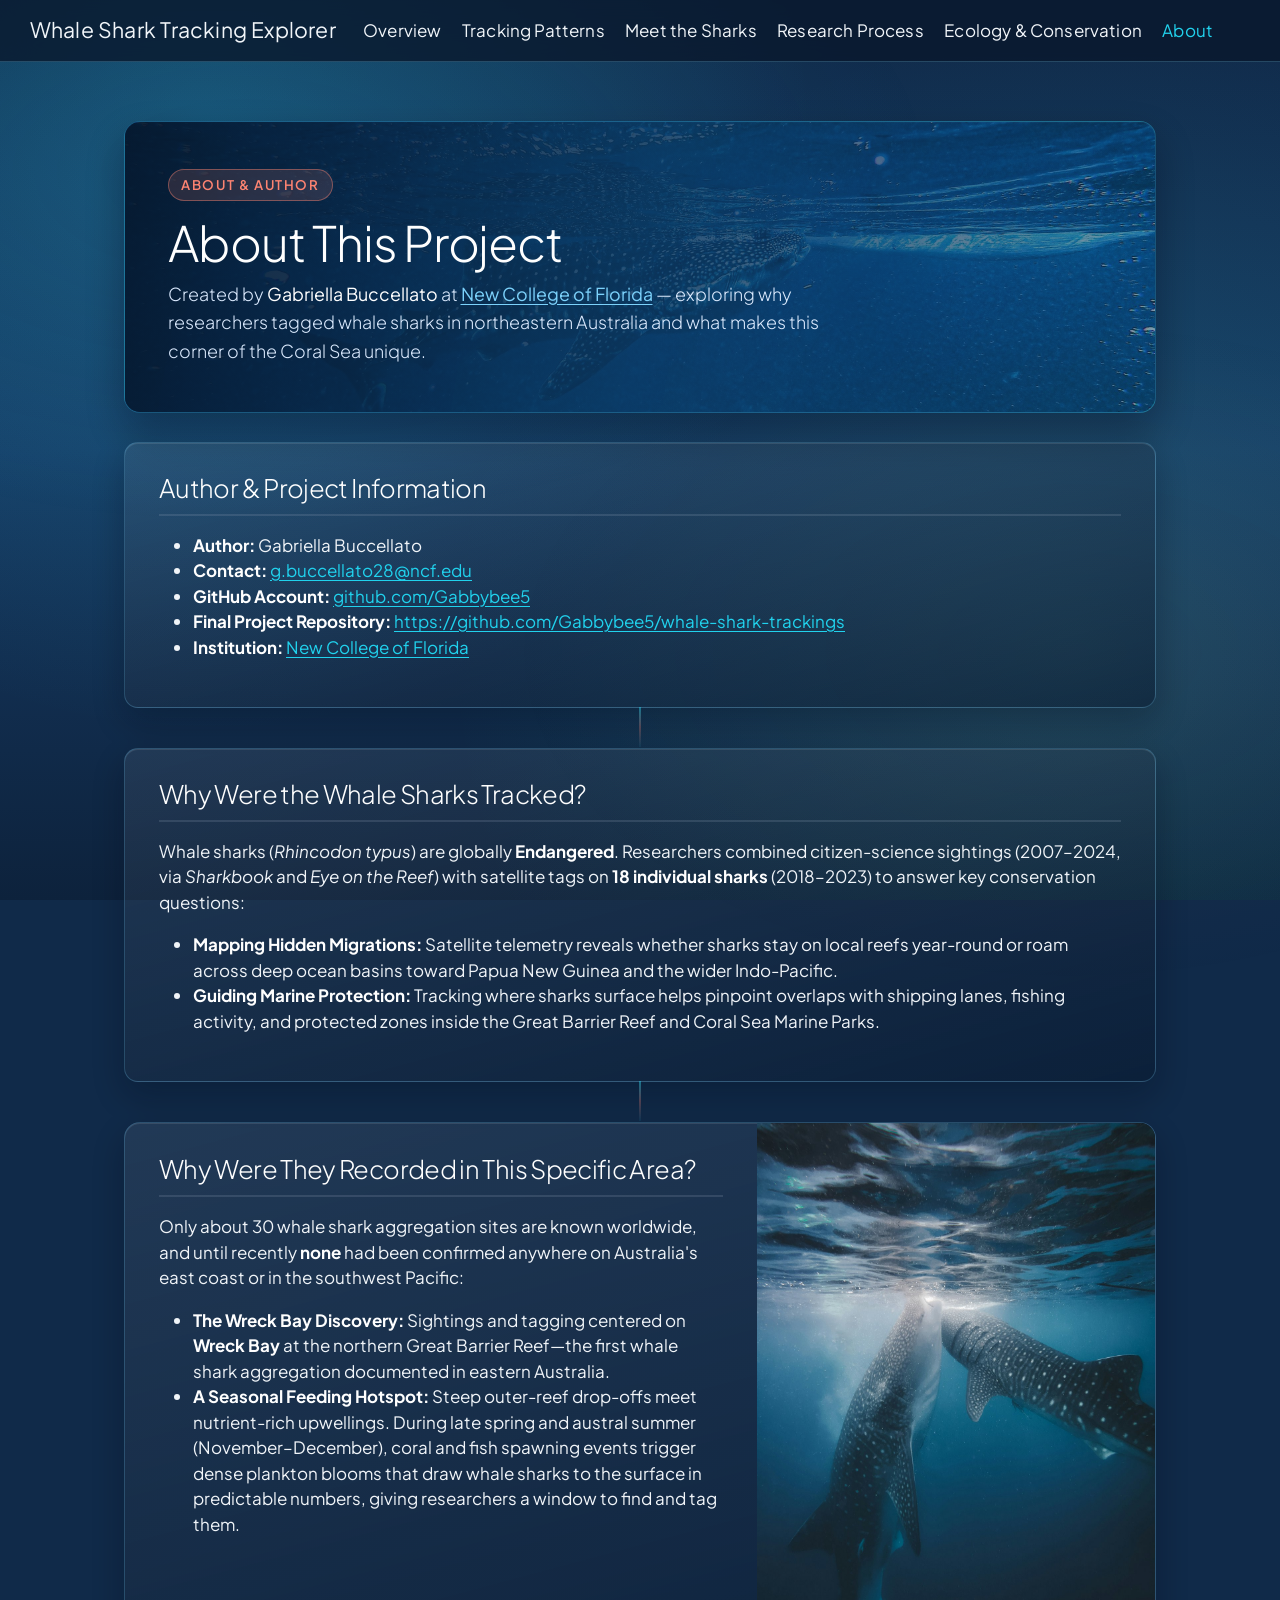
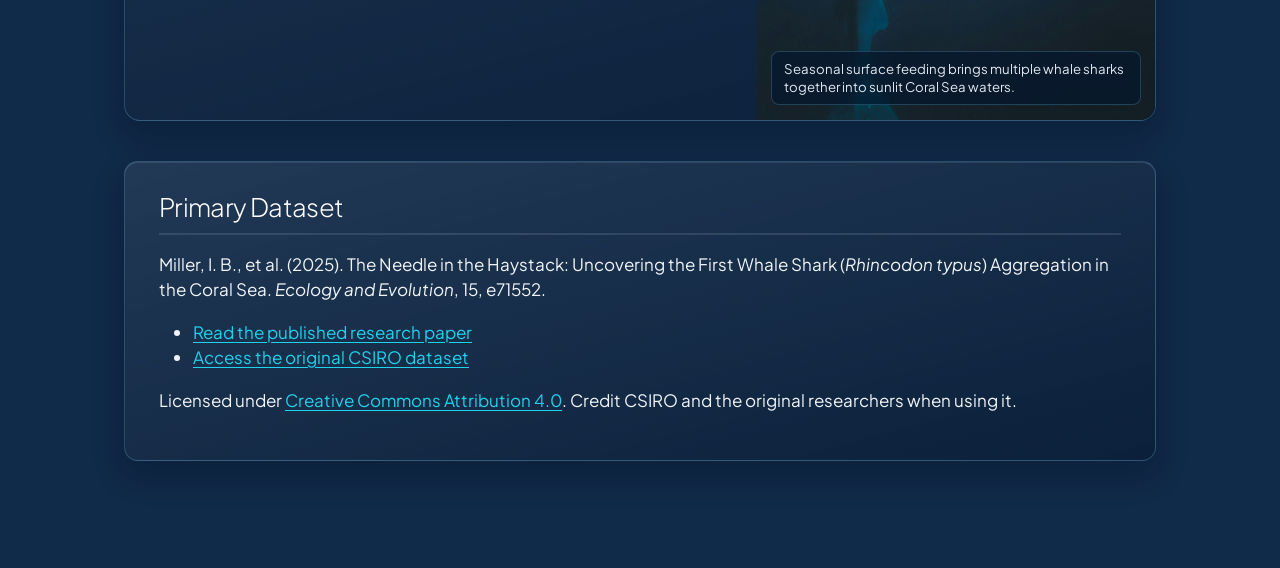
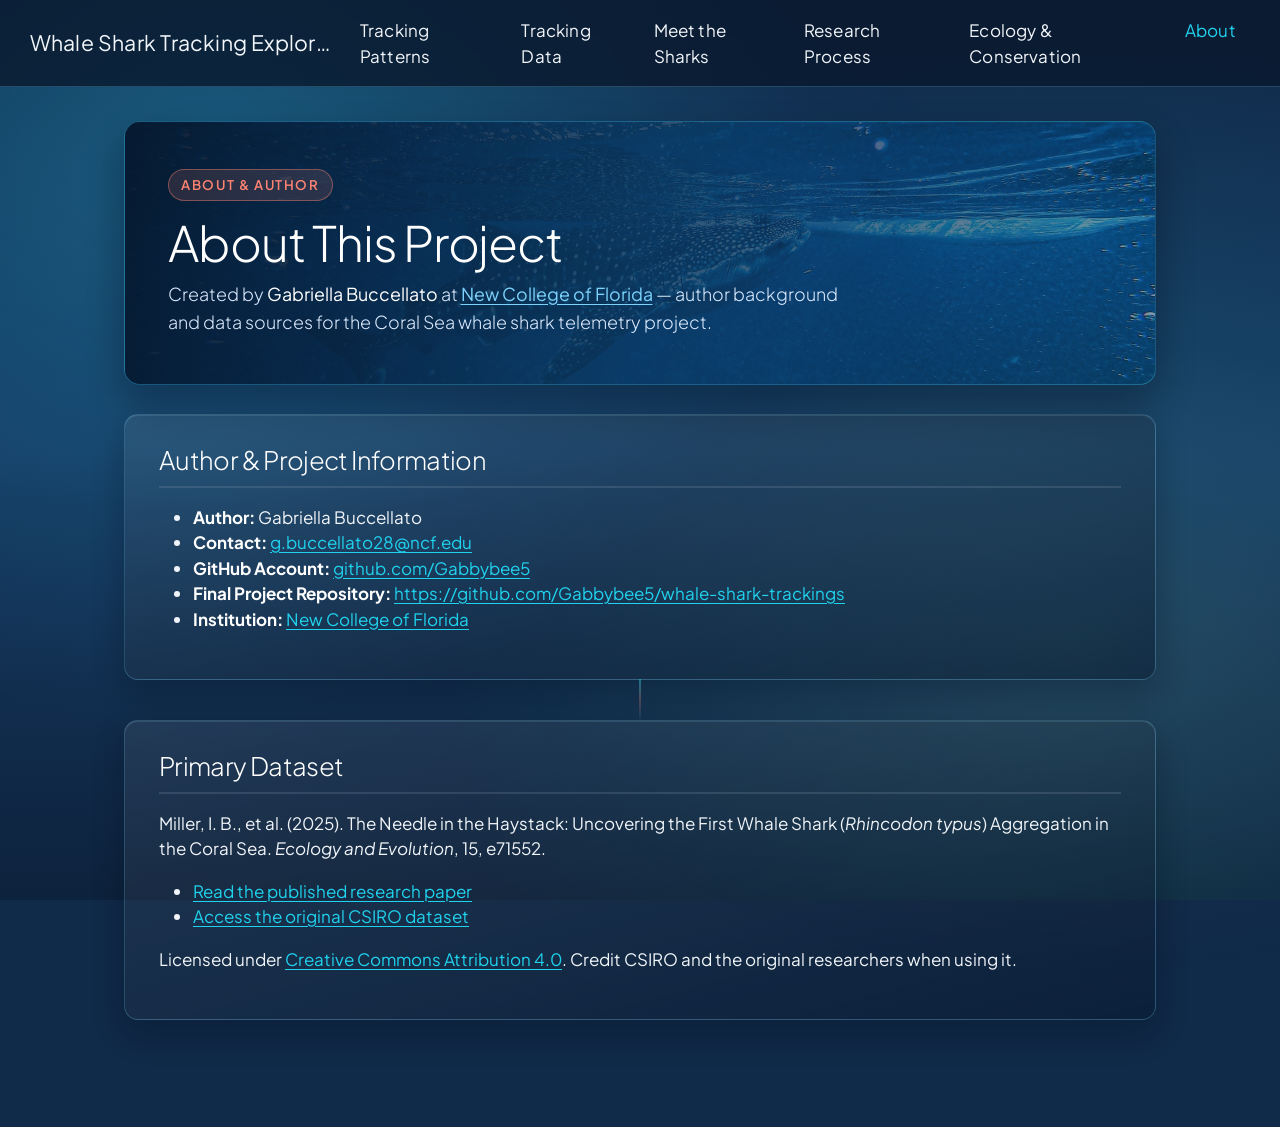
